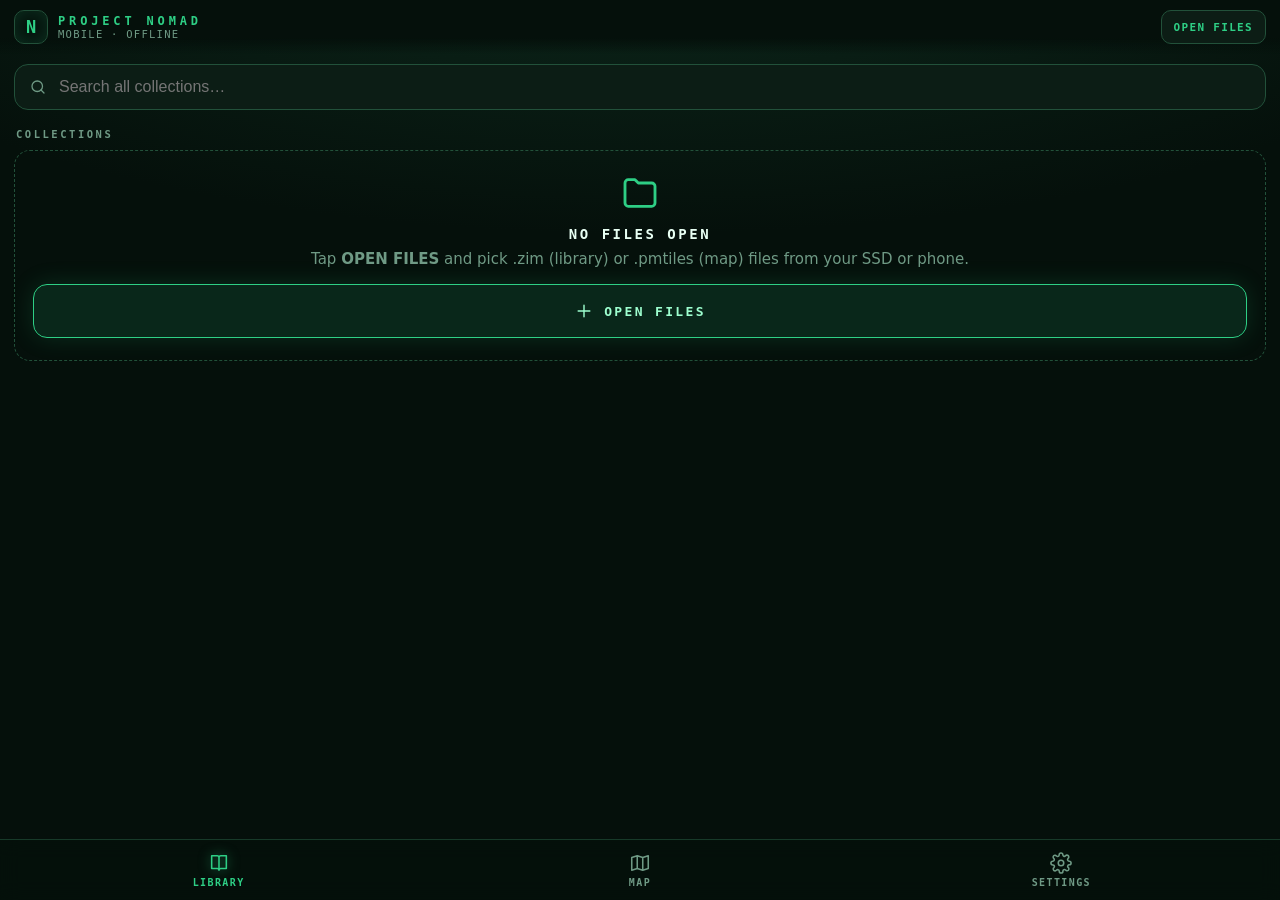
==== docs/mobile/index.html @ 00cdb64e "v0.13.0 — zon-modus (fel licht), plaatjes bij wist-je-dat, vloeiendere overgangen, sneller opstarten" ====
<!DOCTYPE html>
<html lang="en">
<head>
<meta charset="utf-8">
<meta name="viewport" content="width=device-width,initial-scale=1,viewport-fit=cover">
<meta name="theme-color" content="#05100b">
<title>NOMAD Mobile</title>
<link rel="manifest" href="manifest.webmanifest"><link rel="apple-touch-icon" href="icon-192.png"><meta name="apple-mobile-web-app-capable" content="yes">
<style>.maplibregl-map{font:12px/20px Helvetica Neue,Arial,Helvetica,sans-serif;overflow:hidden;position:relative;-webkit-tap-highlight-color:rgb(0 0 0/0)}.maplibregl-canvas{left:0;position:absolute;top:0}.maplibregl-map:fullscreen{height:100%;width:100%}.maplibregl-ctrl-group button.maplibregl-ctrl-compass{touch-action:none}.maplibregl-canvas-container.maplibregl-interactive,.maplibregl-ctrl-group button.maplibregl-ctrl-compass{cursor:grab;-webkit-user-select:none;-moz-user-select:none;user-select:none}.maplibregl-canvas-container.maplibregl-interactive.maplibregl-track-pointer{cursor:pointer}.maplibregl-canvas-container.maplibregl-interactive:active,.maplibregl-ctrl-group button.maplibregl-ctrl-compass:active{cursor:grabbing}.maplibregl-canvas-container.maplibregl-touch-zoom-rotate,.maplibregl-canvas-container.maplibregl-touch-zoom-rotate .maplibregl-canvas{touch-action:pan-x pan-y}.maplibregl-canvas-container.maplibregl-touch-drag-pan,.maplibregl-canvas-container.maplibregl-touch-drag-pan .maplibregl-canvas{touch-action:pinch-zoom}.maplibregl-canvas-container.maplibregl-touch-zoom-rotate.maplibregl-touch-drag-pan,.maplibregl-canvas-container.maplibregl-touch-zoom-rotate.maplibregl-touch-drag-pan .maplibregl-canvas{touch-action:none}.maplibregl-canvas-container.maplibregl-touch-drag-pan.maplibregl-cooperative-gestures,.maplibregl-canvas-container.maplibregl-touch-drag-pan.maplibregl-cooperative-gestures .maplibregl-canvas{touch-action:pan-x pan-y}.maplibregl-ctrl-bottom-left,.maplibregl-ctrl-bottom-right,.maplibregl-ctrl-top-left,.maplibregl-ctrl-top-right{pointer-events:none;position:absolute;z-index:2}.maplibregl-ctrl-top-left{left:0;top:0}.maplibregl-ctrl-top-right{right:0;top:0}.maplibregl-ctrl-bottom-left{bottom:0;left:0}.maplibregl-ctrl-bottom-right{bottom:0;right:0}.maplibregl-ctrl{clear:both;pointer-events:auto;transform:translate(0)}.maplibregl-ctrl-top-left .maplibregl-ctrl{float:left;margin:10px 0 0 10px}.maplibregl-ctrl-top-right .maplibregl-ctrl{float:right;margin:10px 10px 0 0}.maplibregl-ctrl-bottom-left .maplibregl-ctrl{float:left;margin:0 0 10px 10px}.maplibregl-ctrl-bottom-right .maplibregl-ctrl{float:right;margin:0 10px 10px 0}.maplibregl-ctrl-group{background:#fff;border-radius:4px}.maplibregl-ctrl-group:not(:empty){box-shadow:0 0 0 2px rgba(0,0,0,.1)}@media (forced-colors:active){.maplibregl-ctrl-group:not(:empty){box-shadow:0 0 0 2px ButtonText}}.maplibregl-ctrl-group button{background-color:transparent;border:0;box-sizing:border-box;cursor:pointer;display:block;height:29px;outline:none;padding:0;width:29px}.maplibregl-ctrl-group button+button{border-top:1px solid #ddd}.maplibregl-ctrl button .maplibregl-ctrl-icon{background-position:50%;background-repeat:no-repeat;display:block;height:100%;width:100%}@media (forced-colors:active){.maplibregl-ctrl-icon{background-color:transparent}.maplibregl-ctrl-group button+button{border-top:1px solid ButtonText}}.maplibregl-ctrl button::-moz-focus-inner{border:0;padding:0}.maplibregl-ctrl-attrib-button:focus,.maplibregl-ctrl-group button:focus{box-shadow:0 0 2px 2px #0096ff}.maplibregl-ctrl button:disabled{cursor:not-allowed}.maplibregl-ctrl button:disabled .maplibregl-ctrl-icon{opacity:.25}@media (hover:hover){.maplibregl-ctrl button:not(:disabled):hover{background-color:rgba(0,0,0,.05)}}.maplibregl-ctrl button:not(:disabled):active{background-color:rgba(0,0,0,.05)}.maplibregl-ctrl-group button:focus:focus-visible{box-shadow:0 0 2px 2px #0096ff}.maplibregl-ctrl-group button:focus:not(:focus-visible){box-shadow:none}.maplibregl-ctrl-group button:focus:first-child{border-radius:4px 4px 0 0}.maplibregl-ctrl-group button:focus:last-child{border-radius:0 0 4px 4px}.maplibregl-ctrl-group button:focus:only-child{border-radius:inherit}.maplibregl-ctrl button.maplibregl-ctrl-zoom-out .maplibregl-ctrl-icon{background-image:url("data:image/svg+xml;charset=utf-8,%3Csvg xmlns='http://www.w3.org/2000/svg' width='29' height='29' fill='%23333' viewBox='0 0 29 29'%3E%3Cpath d='M10 13c-.75 0-1.5.75-1.5 1.5S9.25 16 10 16h9c.75 0 1.5-.75 1.5-1.5S19.75 13 19 13z'/%3E%3C/svg%3E")}.maplibregl-ctrl button.maplibregl-ctrl-zoom-in .maplibregl-ctrl-icon{background-image:url("data:image/svg+xml;charset=utf-8,%3Csvg xmlns='http://www.w3.org/2000/svg' width='29' height='29' fill='%23333' viewBox='0 0 29 29'%3E%3Cpath d='M14.5 8.5c-.75 0-1.5.75-1.5 1.5v3h-3c-.75 0-1.5.75-1.5 1.5S9.25 16 10 16h3v3c0 .75.75 1.5 1.5 1.5S16 19.75 16 19v-3h3c.75 0 1.5-.75 1.5-1.5S19.75 13 19 13h-3v-3c0-.75-.75-1.5-1.5-1.5'/%3E%3C/svg%3E")}@media (forced-colors:active){.maplibregl-ctrl button.maplibregl-ctrl-zoom-out .maplibregl-ctrl-icon{background-image:url("data:image/svg+xml;charset=utf-8,%3Csvg xmlns='http://www.w3.org/2000/svg' width='29' height='29' fill='%23fff' viewBox='0 0 29 29'%3E%3Cpath d='M10 13c-.75 0-1.5.75-1.5 1.5S9.25 16 10 16h9c.75 0 1.5-.75 1.5-1.5S19.75 13 19 13z'/%3E%3C/svg%3E")}.maplibregl-ctrl button.maplibregl-ctrl-zoom-in .maplibregl-ctrl-icon{background-image:url("data:image/svg+xml;charset=utf-8,%3Csvg xmlns='http://www.w3.org/2000/svg' width='29' height='29' fill='%23fff' viewBox='0 0 29 29'%3E%3Cpath d='M14.5 8.5c-.75 0-1.5.75-1.5 1.5v3h-3c-.75 0-1.5.75-1.5 1.5S9.25 16 10 16h3v3c0 .75.75 1.5 1.5 1.5S16 19.75 16 19v-3h3c.75 0 1.5-.75 1.5-1.5S19.75 13 19 13h-3v-3c0-.75-.75-1.5-1.5-1.5'/%3E%3C/svg%3E")}}@media (forced-colors:active) and (prefers-color-scheme:light){.maplibregl-ctrl button.maplibregl-ctrl-zoom-out .maplibregl-ctrl-icon{background-image:url("data:image/svg+xml;charset=utf-8,%3Csvg xmlns='http://www.w3.org/2000/svg' width='29' height='29' viewBox='0 0 29 29'%3E%3Cpath d='M10 13c-.75 0-1.5.75-1.5 1.5S9.25 16 10 16h9c.75 0 1.5-.75 1.5-1.5S19.75 13 19 13z'/%3E%3C/svg%3E")}.maplibregl-ctrl button.maplibregl-ctrl-zoom-in .maplibregl-ctrl-icon{background-image:url("data:image/svg+xml;charset=utf-8,%3Csvg xmlns='http://www.w3.org/2000/svg' width='29' height='29' viewBox='0 0 29 29'%3E%3Cpath d='M14.5 8.5c-.75 0-1.5.75-1.5 1.5v3h-3c-.75 0-1.5.75-1.5 1.5S9.25 16 10 16h3v3c0 .75.75 1.5 1.5 1.5S16 19.75 16 19v-3h3c.75 0 1.5-.75 1.5-1.5S19.75 13 19 13h-3v-3c0-.75-.75-1.5-1.5-1.5'/%3E%3C/svg%3E")}}.maplibregl-ctrl button.maplibregl-ctrl-fullscreen .maplibregl-ctrl-icon{background-image:url("data:image/svg+xml;charset=utf-8,%3Csvg xmlns='http://www.w3.org/2000/svg' width='29' height='29' fill='%23333' viewBox='0 0 29 29'%3E%3Cpath d='M24 16v5.5c0 1.75-.75 2.5-2.5 2.5H16v-1l3-1.5-4-5.5 1-1 5.5 4 1.5-3zM6 16l1.5 3 5.5-4 1 1-4 5.5 3 1.5v1H7.5C5.75 24 5 23.25 5 21.5V16zm7-11v1l-3 1.5 4 5.5-1 1-5.5-4L6 13H5V7.5C5 5.75 5.75 5 7.5 5zm11 2.5c0-1.75-.75-2.5-2.5-2.5H16v1l3 1.5-4 5.5 1 1 5.5-4 1.5 3h1z'/%3E%3C/svg%3E")}.maplibregl-ctrl button.maplibregl-ctrl-shrink .maplibregl-ctrl-icon{background-image:url("data:image/svg+xml;charset=utf-8,%3Csvg xmlns='http://www.w3.org/2000/svg' width='29' height='29' viewBox='0 0 29 29'%3E%3Cpath d='M18.5 16c-1.75 0-2.5.75-2.5 2.5V24h1l1.5-3 5.5 4 1-1-4-5.5 3-1.5v-1zM13 18.5c0-1.75-.75-2.5-2.5-2.5H5v1l3 1.5L4 24l1 1 5.5-4 1.5 3h1zm3-8c0 1.75.75 2.5 2.5 2.5H24v-1l-3-1.5L25 5l-1-1-5.5 4L17 5h-1zM10.5 13c1.75 0 2.5-.75 2.5-2.5V5h-1l-1.5 3L5 4 4 5l4 5.5L5 12v1z'/%3E%3C/svg%3E")}@media (forced-colors:active){.maplibregl-ctrl button.maplibregl-ctrl-fullscreen .maplibregl-ctrl-icon{background-image:url("data:image/svg+xml;charset=utf-8,%3Csvg xmlns='http://www.w3.org/2000/svg' width='29' height='29' fill='%23fff' viewBox='0 0 29 29'%3E%3Cpath d='M24 16v5.5c0 1.75-.75 2.5-2.5 2.5H16v-1l3-1.5-4-5.5 1-1 5.5 4 1.5-3zM6 16l1.5 3 5.5-4 1 1-4 5.5 3 1.5v1H7.5C5.75 24 5 23.25 5 21.5V16zm7-11v1l-3 1.5 4 5.5-1 1-5.5-4L6 13H5V7.5C5 5.75 5.75 5 7.5 5zm11 2.5c0-1.75-.75-2.5-2.5-2.5H16v1l3 1.5-4 5.5 1 1 5.5-4 1.5 3h1z'/%3E%3C/svg%3E")}.maplibregl-ctrl button.maplibregl-ctrl-shrink .maplibregl-ctrl-icon{background-image:url("data:image/svg+xml;charset=utf-8,%3Csvg xmlns='http://www.w3.org/2000/svg' width='29' height='29' fill='%23fff' viewBox='0 0 29 29'%3E%3Cpath d='M18.5 16c-1.75 0-2.5.75-2.5 2.5V24h1l1.5-3 5.5 4 1-1-4-5.5 3-1.5v-1zM13 18.5c0-1.75-.75-2.5-2.5-2.5H5v1l3 1.5L4 24l1 1 5.5-4 1.5 3h1zm3-8c0 1.75.75 2.5 2.5 2.5H24v-1l-3-1.5L25 5l-1-1-5.5 4L17 5h-1zM10.5 13c1.75 0 2.5-.75 2.5-2.5V5h-1l-1.5 3L5 4 4 5l4 5.5L5 12v1z'/%3E%3C/svg%3E")}}@media (forced-colors:active) and (prefers-color-scheme:light){.maplibregl-ctrl button.maplibregl-ctrl-fullscreen .maplibregl-ctrl-icon{background-image:url("data:image/svg+xml;charset=utf-8,%3Csvg xmlns='http://www.w3.org/2000/svg' width='29' height='29' viewBox='0 0 29 29'%3E%3Cpath d='M24 16v5.5c0 1.75-.75 2.5-2.5 2.5H16v-1l3-1.5-4-5.5 1-1 5.5 4 1.5-3zM6 16l1.5 3 5.5-4 1 1-4 5.5 3 1.5v1H7.5C5.75 24 5 23.25 5 21.5V16zm7-11v1l-3 1.5 4 5.5-1 1-5.5-4L6 13H5V7.5C5 5.75 5.75 5 7.5 5zm11 2.5c0-1.75-.75-2.5-2.5-2.5H16v1l3 1.5-4 5.5 1 1 5.5-4 1.5 3h1z'/%3E%3C/svg%3E")}.maplibregl-ctrl button.maplibregl-ctrl-shrink .maplibregl-ctrl-icon{background-image:url("data:image/svg+xml;charset=utf-8,%3Csvg xmlns='http://www.w3.org/2000/svg' width='29' height='29' viewBox='0 0 29 29'%3E%3Cpath d='M18.5 16c-1.75 0-2.5.75-2.5 2.5V24h1l1.5-3 5.5 4 1-1-4-5.5 3-1.5v-1zM13 18.5c0-1.75-.75-2.5-2.5-2.5H5v1l3 1.5L4 24l1 1 5.5-4 1.5 3h1zm3-8c0 1.75.75 2.5 2.5 2.5H24v-1l-3-1.5L25 5l-1-1-5.5 4L17 5h-1zM10.5 13c1.75 0 2.5-.75 2.5-2.5V5h-1l-1.5 3L5 4 4 5l4 5.5L5 12v1z'/%3E%3C/svg%3E")}}.maplibregl-ctrl button.maplibregl-ctrl-compass .maplibregl-ctrl-icon{background-image:url("data:image/svg+xml;charset=utf-8,%3Csvg xmlns='http://www.w3.org/2000/svg' width='29' height='29' fill='%23333' viewBox='0 0 29 29'%3E%3Cpath d='m10.5 14 4-8 4 8z'/%3E%3Cpath fill='%23ccc' d='m10.5 16 4 8 4-8z'/%3E%3C/svg%3E")}@media (forced-colors:active){.maplibregl-ctrl button.maplibregl-ctrl-compass .maplibregl-ctrl-icon{background-image:url("data:image/svg+xml;charset=utf-8,%3Csvg xmlns='http://www.w3.org/2000/svg' width='29' height='29' fill='%23fff' viewBox='0 0 29 29'%3E%3Cpath d='m10.5 14 4-8 4 8z'/%3E%3Cpath fill='%23ccc' d='m10.5 16 4 8 4-8z'/%3E%3C/svg%3E")}}@media (forced-colors:active) and (prefers-color-scheme:light){.maplibregl-ctrl button.maplibregl-ctrl-compass .maplibregl-ctrl-icon{background-image:url("data:image/svg+xml;charset=utf-8,%3Csvg xmlns='http://www.w3.org/2000/svg' width='29' height='29' viewBox='0 0 29 29'%3E%3Cpath d='m10.5 14 4-8 4 8z'/%3E%3Cpath fill='%23ccc' d='m10.5 16 4 8 4-8z'/%3E%3C/svg%3E")}}.maplibregl-ctrl button.maplibregl-ctrl-globe .maplibregl-ctrl-icon{background-image:url("data:image/svg+xml;charset=utf-8,%3Csvg xmlns='http://www.w3.org/2000/svg' width='22' height='22' fill='none' stroke='%23333' viewBox='0 0 22 22'%3E%3Ccircle cx='11' cy='11' r='8.5'/%3E%3Cpath d='M17.5 11c0 4.819-3.02 8.5-6.5 8.5S4.5 15.819 4.5 11 7.52 2.5 11 2.5s6.5 3.681 6.5 8.5Z'/%3E%3Cpath d='M13.5 11c0 2.447-.331 4.64-.853 6.206-.262.785-.562 1.384-.872 1.777-.314.399-.58.517-.775.517s-.461-.118-.775-.517c-.31-.393-.61-.992-.872-1.777C8.831 15.64 8.5 13.446 8.5 11s.331-4.64.853-6.206c.262-.785.562-1.384.872-1.777.314-.399.58-.517.775-.517s.461.118.775.517c.31.393.61.992.872 1.777.522 1.565.853 3.76.853 6.206Z'/%3E%3Cpath d='M11 7.5c-1.909 0-3.622-.166-4.845-.428-.616-.132-1.08-.283-1.379-.434a1.3 1.3 0 0 1-.224-.138q.07-.058.224-.138c.299-.151.763-.302 1.379-.434C7.378 5.666 9.091 5.5 11 5.5s3.622.166 4.845.428c.616.132 1.08.283 1.379.434.105.053.177.1.224.138q-.07.058-.224.138c-.299.151-.763.302-1.379.434-1.223.262-2.936.428-4.845.428ZM4.486 6.436ZM11 16.5c-1.909 0-3.622-.166-4.845-.428-.616-.132-1.08-.283-1.379-.434a1.3 1.3 0 0 1-.224-.138 1.3 1.3 0 0 1 .224-.138c.299-.151.763-.302 1.379-.434C7.378 14.666 9.091 14.5 11 14.5s3.622.166 4.845.428c.616.132 1.08.283 1.379.434.105.053.177.1.224.138a1.3 1.3 0 0 1-.224.138c-.299.151-.763.302-1.379.434-1.223.262-2.936.428-4.845.428Zm-6.514-1.064ZM11 12.5c-2.46 0-4.672-.222-6.255-.574-.796-.177-1.406-.38-1.805-.59a1.5 1.5 0 0 1-.39-.272.3.3 0 0 1-.047-.064.3.3 0 0 1 .048-.064c.066-.073.189-.167.389-.272.399-.21 1.009-.413 1.805-.59C6.328 9.722 8.54 9.5 11 9.5s4.672.222 6.256.574c.795.177 1.405.38 1.804.59.2.105.323.2.39.272a.3.3 0 0 1 .047.064.3.3 0 0 1-.048.064 1.4 1.4 0 0 1-.389.272c-.399.21-1.009.413-1.804.59-1.584.352-3.796.574-6.256.574Zm-8.501-1.51v.002zm0 .018v.002zm17.002.002v-.002zm0-.018v-.002z'/%3E%3C/svg%3E")}.maplibregl-ctrl button.maplibregl-ctrl-globe-enabled .maplibregl-ctrl-icon{background-image:url("data:image/svg+xml;charset=utf-8,%3Csvg xmlns='http://www.w3.org/2000/svg' width='22' height='22' fill='none' stroke='%2333b5e5' viewBox='0 0 22 22'%3E%3Ccircle cx='11' cy='11' r='8.5'/%3E%3Cpath d='M17.5 11c0 4.819-3.02 8.5-6.5 8.5S4.5 15.819 4.5 11 7.52 2.5 11 2.5s6.5 3.681 6.5 8.5Z'/%3E%3Cpath d='M13.5 11c0 2.447-.331 4.64-.853 6.206-.262.785-.562 1.384-.872 1.777-.314.399-.58.517-.775.517s-.461-.118-.775-.517c-.31-.393-.61-.992-.872-1.777C8.831 15.64 8.5 13.446 8.5 11s.331-4.64.853-6.206c.262-.785.562-1.384.872-1.777.314-.399.58-.517.775-.517s.461.118.775.517c.31.393.61.992.872 1.777.522 1.565.853 3.76.853 6.206Z'/%3E%3Cpath d='M11 7.5c-1.909 0-3.622-.166-4.845-.428-.616-.132-1.08-.283-1.379-.434a1.3 1.3 0 0 1-.224-.138q.07-.058.224-.138c.299-.151.763-.302 1.379-.434C7.378 5.666 9.091 5.5 11 5.5s3.622.166 4.845.428c.616.132 1.08.283 1.379.434.105.053.177.1.224.138q-.07.058-.224.138c-.299.151-.763.302-1.379.434-1.223.262-2.936.428-4.845.428ZM4.486 6.436ZM11 16.5c-1.909 0-3.622-.166-4.845-.428-.616-.132-1.08-.283-1.379-.434a1.3 1.3 0 0 1-.224-.138 1.3 1.3 0 0 1 .224-.138c.299-.151.763-.302 1.379-.434C7.378 14.666 9.091 14.5 11 14.5s3.622.166 4.845.428c.616.132 1.08.283 1.379.434.105.053.177.1.224.138a1.3 1.3 0 0 1-.224.138c-.299.151-.763.302-1.379.434-1.223.262-2.936.428-4.845.428Zm-6.514-1.064ZM11 12.5c-2.46 0-4.672-.222-6.255-.574-.796-.177-1.406-.38-1.805-.59a1.5 1.5 0 0 1-.39-.272.3.3 0 0 1-.047-.064.3.3 0 0 1 .048-.064c.066-.073.189-.167.389-.272.399-.21 1.009-.413 1.805-.59C6.328 9.722 8.54 9.5 11 9.5s4.672.222 6.256.574c.795.177 1.405.38 1.804.59.2.105.323.2.39.272a.3.3 0 0 1 .047.064.3.3 0 0 1-.048.064 1.4 1.4 0 0 1-.389.272c-.399.21-1.009.413-1.804.59-1.584.352-3.796.574-6.256.574Zm-8.501-1.51v.002zm0 .018v.002zm17.002.002v-.002zm0-.018v-.002z'/%3E%3C/svg%3E")}.maplibregl-ctrl button.maplibregl-ctrl-terrain .maplibregl-ctrl-icon{background-image:url("data:image/svg+xml;charset=utf-8,%3Csvg xmlns='http://www.w3.org/2000/svg' width='22' height='22' fill='%23333' viewBox='0 0 22 22'%3E%3Cpath d='m1.754 13.406 4.453-4.851 3.09 3.09 3.281 3.277.969-.969-3.309-3.312 3.844-4.121 6.148 6.886h1.082v-.855l-7.207-8.07-4.84 5.187L6.169 6.57l-5.48 5.965v.871ZM.688 16.844h20.625v1.375H.688Zm0 0'/%3E%3C/svg%3E")}.maplibregl-ctrl button.maplibregl-ctrl-terrain-enabled .maplibregl-ctrl-icon{background-image:url("data:image/svg+xml;charset=utf-8,%3Csvg xmlns='http://www.w3.org/2000/svg' width='22' height='22' fill='%2333b5e5' viewBox='0 0 22 22'%3E%3Cpath d='m1.754 13.406 4.453-4.851 3.09 3.09 3.281 3.277.969-.969-3.309-3.312 3.844-4.121 6.148 6.886h1.082v-.855l-7.207-8.07-4.84 5.187L6.169 6.57l-5.48 5.965v.871ZM.688 16.844h20.625v1.375H.688Zm0 0'/%3E%3C/svg%3E")}.maplibregl-ctrl button.maplibregl-ctrl-geolocate .maplibregl-ctrl-icon{background-image:url("data:image/svg+xml;charset=utf-8,%3Csvg xmlns='http://www.w3.org/2000/svg' width='29' height='29' fill='%23333' viewBox='0 0 20 20'%3E%3Cpath d='M10 4C9 4 9 5 9 5v.1A5 5 0 0 0 5.1 9H5s-1 0-1 1 1 1 1 1h.1A5 5 0 0 0 9 14.9v.1s0 1 1 1 1-1 1-1v-.1a5 5 0 0 0 3.9-3.9h.1s1 0 1-1-1-1-1-1h-.1A5 5 0 0 0 11 5.1V5s0-1-1-1m0 2.5a3.5 3.5 0 1 1 0 7 3.5 3.5 0 1 1 0-7'/%3E%3Ccircle cx='10' cy='10' r='2'/%3E%3C/svg%3E")}.maplibregl-ctrl button.maplibregl-ctrl-geolocate:disabled .maplibregl-ctrl-icon{background-image:url("data:image/svg+xml;charset=utf-8,%3Csvg xmlns='http://www.w3.org/2000/svg' width='29' height='29' fill='%23aaa' viewBox='0 0 20 20'%3E%3Cpath d='M10 4C9 4 9 5 9 5v.1A5 5 0 0 0 5.1 9H5s-1 0-1 1 1 1 1 1h.1A5 5 0 0 0 9 14.9v.1s0 1 1 1 1-1 1-1v-.1a5 5 0 0 0 3.9-3.9h.1s1 0 1-1-1-1-1-1h-.1A5 5 0 0 0 11 5.1V5s0-1-1-1m0 2.5a3.5 3.5 0 1 1 0 7 3.5 3.5 0 1 1 0-7'/%3E%3Ccircle cx='10' cy='10' r='2'/%3E%3Cpath fill='red' d='m14 5 1 1-9 9-1-1z'/%3E%3C/svg%3E")}.maplibregl-ctrl button.maplibregl-ctrl-geolocate.maplibregl-ctrl-geolocate-active .maplibregl-ctrl-icon{background-image:url("data:image/svg+xml;charset=utf-8,%3Csvg xmlns='http://www.w3.org/2000/svg' width='29' height='29' fill='%2333b5e5' viewBox='0 0 20 20'%3E%3Cpath d='M10 4C9 4 9 5 9 5v.1A5 5 0 0 0 5.1 9H5s-1 0-1 1 1 1 1 1h.1A5 5 0 0 0 9 14.9v.1s0 1 1 1 1-1 1-1v-.1a5 5 0 0 0 3.9-3.9h.1s1 0 1-1-1-1-1-1h-.1A5 5 0 0 0 11 5.1V5s0-1-1-1m0 2.5a3.5 3.5 0 1 1 0 7 3.5 3.5 0 1 1 0-7'/%3E%3Ccircle cx='10' cy='10' r='2'/%3E%3C/svg%3E")}.maplibregl-ctrl button.maplibregl-ctrl-geolocate.maplibregl-ctrl-geolocate-active-error .maplibregl-ctrl-icon{background-image:url("data:image/svg+xml;charset=utf-8,%3Csvg xmlns='http://www.w3.org/2000/svg' width='29' height='29' fill='%23e58978' viewBox='0 0 20 20'%3E%3Cpath d='M10 4C9 4 9 5 9 5v.1A5 5 0 0 0 5.1 9H5s-1 0-1 1 1 1 1 1h.1A5 5 0 0 0 9 14.9v.1s0 1 1 1 1-1 1-1v-.1a5 5 0 0 0 3.9-3.9h.1s1 0 1-1-1-1-1-1h-.1A5 5 0 0 0 11 5.1V5s0-1-1-1m0 2.5a3.5 3.5 0 1 1 0 7 3.5 3.5 0 1 1 0-7'/%3E%3Ccircle cx='10' cy='10' r='2'/%3E%3C/svg%3E")}.maplibregl-ctrl button.maplibregl-ctrl-geolocate.maplibregl-ctrl-geolocate-background .maplibregl-ctrl-icon{background-image:url("data:image/svg+xml;charset=utf-8,%3Csvg xmlns='http://www.w3.org/2000/svg' width='29' height='29' fill='%2333b5e5' viewBox='0 0 20 20'%3E%3Cpath d='M10 4C9 4 9 5 9 5v.1A5 5 0 0 0 5.1 9H5s-1 0-1 1 1 1 1 1h.1A5 5 0 0 0 9 14.9v.1s0 1 1 1 1-1 1-1v-.1a5 5 0 0 0 3.9-3.9h.1s1 0 1-1-1-1-1-1h-.1A5 5 0 0 0 11 5.1V5s0-1-1-1m0 2.5a3.5 3.5 0 1 1 0 7 3.5 3.5 0 1 1 0-7'/%3E%3C/svg%3E")}.maplibregl-ctrl button.maplibregl-ctrl-geolocate.maplibregl-ctrl-geolocate-background-error .maplibregl-ctrl-icon{background-image:url("data:image/svg+xml;charset=utf-8,%3Csvg xmlns='http://www.w3.org/2000/svg' width='29' height='29' fill='%23e54e33' viewBox='0 0 20 20'%3E%3Cpath d='M10 4C9 4 9 5 9 5v.1A5 5 0 0 0 5.1 9H5s-1 0-1 1 1 1 1 1h.1A5 5 0 0 0 9 14.9v.1s0 1 1 1 1-1 1-1v-.1a5 5 0 0 0 3.9-3.9h.1s1 0 1-1-1-1-1-1h-.1A5 5 0 0 0 11 5.1V5s0-1-1-1m0 2.5a3.5 3.5 0 1 1 0 7 3.5 3.5 0 1 1 0-7'/%3E%3C/svg%3E")}.maplibregl-ctrl button.maplibregl-ctrl-geolocate.maplibregl-ctrl-geolocate-waiting .maplibregl-ctrl-icon{animation:maplibregl-spin 2s linear infinite}@media (forced-colors:active){.maplibregl-ctrl button.maplibregl-ctrl-geolocate .maplibregl-ctrl-icon{background-image:url("data:image/svg+xml;charset=utf-8,%3Csvg xmlns='http://www.w3.org/2000/svg' width='29' height='29' fill='%23fff' viewBox='0 0 20 20'%3E%3Cpath d='M10 4C9 4 9 5 9 5v.1A5 5 0 0 0 5.1 9H5s-1 0-1 1 1 1 1 1h.1A5 5 0 0 0 9 14.9v.1s0 1 1 1 1-1 1-1v-.1a5 5 0 0 0 3.9-3.9h.1s1 0 1-1-1-1-1-1h-.1A5 5 0 0 0 11 5.1V5s0-1-1-1m0 2.5a3.5 3.5 0 1 1 0 7 3.5 3.5 0 1 1 0-7'/%3E%3Ccircle cx='10' cy='10' r='2'/%3E%3C/svg%3E")}.maplibregl-ctrl button.maplibregl-ctrl-geolocate:disabled .maplibregl-ctrl-icon{background-image:url("data:image/svg+xml;charset=utf-8,%3Csvg xmlns='http://www.w3.org/2000/svg' width='29' height='29' fill='%23999' viewBox='0 0 20 20'%3E%3Cpath d='M10 4C9 4 9 5 9 5v.1A5 5 0 0 0 5.1 9H5s-1 0-1 1 1 1 1 1h.1A5 5 0 0 0 9 14.9v.1s0 1 1 1 1-1 1-1v-.1a5 5 0 0 0 3.9-3.9h.1s1 0 1-1-1-1-1-1h-.1A5 5 0 0 0 11 5.1V5s0-1-1-1m0 2.5a3.5 3.5 0 1 1 0 7 3.5 3.5 0 1 1 0-7'/%3E%3Ccircle cx='10' cy='10' r='2'/%3E%3Cpath fill='red' d='m14 5 1 1-9 9-1-1z'/%3E%3C/svg%3E")}.maplibregl-ctrl button.maplibregl-ctrl-geolocate.maplibregl-ctrl-geolocate-active .maplibregl-ctrl-icon{background-image:url("data:image/svg+xml;charset=utf-8,%3Csvg xmlns='http://www.w3.org/2000/svg' width='29' height='29' fill='%2333b5e5' viewBox='0 0 20 20'%3E%3Cpath d='M10 4C9 4 9 5 9 5v.1A5 5 0 0 0 5.1 9H5s-1 0-1 1 1 1 1 1h.1A5 5 0 0 0 9 14.9v.1s0 1 1 1 1-1 1-1v-.1a5 5 0 0 0 3.9-3.9h.1s1 0 1-1-1-1-1-1h-.1A5 5 0 0 0 11 5.1V5s0-1-1-1m0 2.5a3.5 3.5 0 1 1 0 7 3.5 3.5 0 1 1 0-7'/%3E%3Ccircle cx='10' cy='10' r='2'/%3E%3C/svg%3E")}.maplibregl-ctrl button.maplibregl-ctrl-geolocate.maplibregl-ctrl-geolocate-active-error .maplibregl-ctrl-icon{background-image:url("data:image/svg+xml;charset=utf-8,%3Csvg xmlns='http://www.w3.org/2000/svg' width='29' height='29' fill='%23e58978' viewBox='0 0 20 20'%3E%3Cpath d='M10 4C9 4 9 5 9 5v.1A5 5 0 0 0 5.1 9H5s-1 0-1 1 1 1 1 1h.1A5 5 0 0 0 9 14.9v.1s0 1 1 1 1-1 1-1v-.1a5 5 0 0 0 3.9-3.9h.1s1 0 1-1-1-1-1-1h-.1A5 5 0 0 0 11 5.1V5s0-1-1-1m0 2.5a3.5 3.5 0 1 1 0 7 3.5 3.5 0 1 1 0-7'/%3E%3Ccircle cx='10' cy='10' r='2'/%3E%3C/svg%3E")}.maplibregl-ctrl button.maplibregl-ctrl-geolocate.maplibregl-ctrl-geolocate-background .maplibregl-ctrl-icon{background-image:url("data:image/svg+xml;charset=utf-8,%3Csvg xmlns='http://www.w3.org/2000/svg' width='29' height='29' fill='%2333b5e5' viewBox='0 0 20 20'%3E%3Cpath d='M10 4C9 4 9 5 9 5v.1A5 5 0 0 0 5.1 9H5s-1 0-1 1 1 1 1 1h.1A5 5 0 0 0 9 14.9v.1s0 1 1 1 1-1 1-1v-.1a5 5 0 0 0 3.9-3.9h.1s1 0 1-1-1-1-1-1h-.1A5 5 0 0 0 11 5.1V5s0-1-1-1m0 2.5a3.5 3.5 0 1 1 0 7 3.5 3.5 0 1 1 0-7'/%3E%3C/svg%3E")}.maplibregl-ctrl button.maplibregl-ctrl-geolocate.maplibregl-ctrl-geolocate-background-error .maplibregl-ctrl-icon{background-image:url("data:image/svg+xml;charset=utf-8,%3Csvg xmlns='http://www.w3.org/2000/svg' width='29' height='29' fill='%23e54e33' viewBox='0 0 20 20'%3E%3Cpath d='M10 4C9 4 9 5 9 5v.1A5 5 0 0 0 5.1 9H5s-1 0-1 1 1 1 1 1h.1A5 5 0 0 0 9 14.9v.1s0 1 1 1 1-1 1-1v-.1a5 5 0 0 0 3.9-3.9h.1s1 0 1-1-1-1-1-1h-.1A5 5 0 0 0 11 5.1V5s0-1-1-1m0 2.5a3.5 3.5 0 1 1 0 7 3.5 3.5 0 1 1 0-7'/%3E%3C/svg%3E")}}@media (forced-colors:active) and (prefers-color-scheme:light){.maplibregl-ctrl button.maplibregl-ctrl-geolocate .maplibregl-ctrl-icon{background-image:url("data:image/svg+xml;charset=utf-8,%3Csvg xmlns='http://www.w3.org/2000/svg' width='29' height='29' viewBox='0 0 20 20'%3E%3Cpath d='M10 4C9 4 9 5 9 5v.1A5 5 0 0 0 5.1 9H5s-1 0-1 1 1 1 1 1h.1A5 5 0 0 0 9 14.9v.1s0 1 1 1 1-1 1-1v-.1a5 5 0 0 0 3.9-3.9h.1s1 0 1-1-1-1-1-1h-.1A5 5 0 0 0 11 5.1V5s0-1-1-1m0 2.5a3.5 3.5 0 1 1 0 7 3.5 3.5 0 1 1 0-7'/%3E%3Ccircle cx='10' cy='10' r='2'/%3E%3C/svg%3E")}.maplibregl-ctrl button.maplibregl-ctrl-geolocate:disabled .maplibregl-ctrl-icon{background-image:url("data:image/svg+xml;charset=utf-8,%3Csvg xmlns='http://www.w3.org/2000/svg' width='29' height='29' fill='%23666' viewBox='0 0 20 20'%3E%3Cpath d='M10 4C9 4 9 5 9 5v.1A5 5 0 0 0 5.1 9H5s-1 0-1 1 1 1 1 1h.1A5 5 0 0 0 9 14.9v.1s0 1 1 1 1-1 1-1v-.1a5 5 0 0 0 3.9-3.9h.1s1 0 1-1-1-1-1-1h-.1A5 5 0 0 0 11 5.1V5s0-1-1-1m0 2.5a3.5 3.5 0 1 1 0 7 3.5 3.5 0 1 1 0-7'/%3E%3Ccircle cx='10' cy='10' r='2'/%3E%3Cpath fill='red' d='m14 5 1 1-9 9-1-1z'/%3E%3C/svg%3E")}}@keyframes maplibregl-spin{0%{transform:rotate(0deg)}to{transform:rotate(1turn)}}a.maplibregl-ctrl-logo{background-image:url("data:image/svg+xml;charset=utf-8,%3Csvg xmlns='http://www.w3.org/2000/svg' width='88' height='23' fill='none'%3E%3Cpath fill='%23000' fill-opacity='.4' fill-rule='evenodd' d='M17.408 16.796h-1.827l2.501-12.095h.198l3.324 6.533.988 2.19.988-2.19 3.258-6.533h.181l2.6 12.095h-1.81l-1.218-5.644-.362-1.71-.658 1.71-2.929 5.644h-.098l-2.914-5.644-.757-1.71-.345 1.71zm1.958-3.42-.726 3.663a1.255 1.255 0 0 1-1.232 1.011h-1.827a1.255 1.255 0 0 1-1.229-1.509l2.501-12.095a1.255 1.255 0 0 1 1.23-1.001h.197a1.25 1.25 0 0 1 1.12.685l3.19 6.273 3.125-6.263a1.25 1.25 0 0 1 1.123-.695h.181a1.255 1.255 0 0 1 1.227.991l1.443 6.71a5 5 0 0 1 .314-.787l.009-.016a4.6 4.6 0 0 1 1.777-1.887c.782-.46 1.668-.667 2.611-.667a4.6 4.6 0 0 1 1.7.32l.306.134c.21-.16.474-.256.759-.256h1.694a1.255 1.255 0 0 1 1.212.925 1.255 1.255 0 0 1 1.212-.925h1.711c.284 0 .545.094.755.252.613-.3 1.312-.45 2.075-.45 1.356 0 2.557.445 3.482 1.4q.47.48.763 1.064V4.701a1.255 1.255 0 0 1 1.255-1.255h1.86A1.255 1.255 0 0 1 54.44 4.7v9.194h2.217c.19 0 .37.043.532.118v-4.77c0-.356.147-.678.385-.906a2.42 2.42 0 0 1-.682-1.71c0-.665.267-1.253.735-1.7a2.45 2.45 0 0 1 1.722-.674 2.43 2.43 0 0 1 1.705.675q.318.302.504.683V4.7a1.255 1.255 0 0 1 1.255-1.255h1.744A1.255 1.255 0 0 1 65.812 4.7v3.335a4.8 4.8 0 0 1 1.526-.246c.938 0 1.817.214 2.59.69a4.47 4.47 0 0 1 1.67 1.743v-.98a1.255 1.255 0 0 1 1.256-1.256h1.777c.233 0 .451.064.639.174a3.4 3.4 0 0 1 1.567-.372c.346 0 .861.02 1.285.232a1.25 1.25 0 0 1 .689 1.004 4.7 4.7 0 0 1 .853-.588c.795-.44 1.675-.647 2.61-.647 1.385 0 2.65.39 3.525 1.396.836.938 1.168 2.173 1.168 3.528q-.001.515-.056 1.051a1.255 1.255 0 0 1-.947 1.09l.408.952a1.255 1.255 0 0 1-.477 1.552c-.418.268-.92.463-1.458.612-.613.171-1.304.244-2.049.244-1.06 0-2.043-.207-2.886-.698l-.015-.008c-.798-.48-1.419-1.135-1.818-1.963l-.004-.008a5.8 5.8 0 0 1-.548-2.512q0-.429.053-.843a1.3 1.3 0 0 1-.333-.086l-.166-.004c-.223 0-.426.062-.643.228-.03.024-.142.139-.142.59v3.883a1.255 1.255 0 0 1-1.256 1.256h-1.777a1.255 1.255 0 0 1-1.256-1.256V15.69l-.032.057a4.8 4.8 0 0 1-1.86 1.833 5.04 5.04 0 0 1-2.484.634 4.5 4.5 0 0 1-1.935-.424 1.25 1.25 0 0 1-.764.258h-1.71a1.255 1.255 0 0 1-1.256-1.255V7.687a2.4 2.4 0 0 1-.428.625c.253.23.412.561.412.93v7.553a1.255 1.255 0 0 1-1.256 1.255h-1.843a1.25 1.25 0 0 1-.894-.373c-.228.23-.544.373-.894.373H51.32a1.255 1.255 0 0 1-1.256-1.255v-1.251l-.061.117a4.7 4.7 0 0 1-1.782 1.884 4.77 4.77 0 0 1-2.485.67 5.6 5.6 0 0 1-1.485-.188l.009 2.764a1.255 1.255 0 0 1-1.255 1.259h-1.729a1.255 1.255 0 0 1-1.255-1.255v-3.537a1.255 1.255 0 0 1-1.167.793h-1.679a1.25 1.25 0 0 1-.77-.263 4.5 4.5 0 0 1-1.945.429c-.885 0-1.724-.21-2.495-.632l-.017-.01a5 5 0 0 1-1.081-.836 1.255 1.255 0 0 1-1.254 1.312h-1.81a1.255 1.255 0 0 1-1.228-.99l-.782-3.625-2.044 3.939a1.25 1.25 0 0 1-1.115.676h-.098a1.25 1.25 0 0 1-1.116-.68l-2.061-3.994zM35.92 16.63l.207-.114.223-.15q.493-.356.735-.785l.061-.118.033 1.332h1.678V9.242h-1.694l-.033 1.267q-.133-.329-.526-.658l-.032-.028a3.2 3.2 0 0 0-.668-.428l-.27-.12a3.3 3.3 0 0 0-1.235-.23q-1.136-.001-1.974.493a3.36 3.36 0 0 0-1.3 1.382q-.445.89-.444 2.074 0 1.2.51 2.107a3.8 3.8 0 0 0 1.382 1.381 3.9 3.9 0 0 0 1.893.477q.795 0 1.455-.33zm-2.789-5.38q-.576.675-.575 1.762 0 1.102.559 1.794.576.675 1.645.675a2.25 2.25 0 0 0 .934-.19 2.2 2.2 0 0 0 .468-.29l.178-.161a2.2 2.2 0 0 0 .397-.561q.244-.5.244-1.15v-.115q0-.708-.296-1.267l-.043-.077a2.2 2.2 0 0 0-.633-.709l-.13-.086-.047-.028a2.1 2.1 0 0 0-1.073-.285q-1.052 0-1.629.692zm2.316 2.706c.163-.17.28-.407.28-.83v-.114c0-.292-.06-.508-.15-.68a.96.96 0 0 0-.353-.389.85.85 0 0 0-.464-.127c-.4 0-.56.114-.664.239l-.01.012c-.148.174-.275.45-.275.945 0 .506.122.801.27.99.097.11.266.224.68.224.303 0 .504-.09.687-.269zm7.545 1.705a2.6 2.6 0 0 0 .331.423q.319.33.755.548l.173.074q.65.255 1.49.255 1.02 0 1.844-.493a3.45 3.45 0 0 0 1.316-1.4q.493-.904.493-2.089 0-1.909-.988-2.913-.988-1.02-2.584-1.02-.898 0-1.575.347a3 3 0 0 0-.415.262l-.199.166a3.4 3.4 0 0 0-.64.82V9.242h-1.712v11.553h1.729l-.017-5.134zm.53-1.138q.206.29.48.5l.155.11.053.034q.51.296 1.119.297 1.07 0 1.645-.675.577-.69.576-1.762 0-1.119-.576-1.777-.558-.675-1.645-.675-.435 0-.835.16a2 2 0 0 0-.284.136 2 2 0 0 0-.363.254 2.2 2.2 0 0 0-.46.569l-.082.162a2.6 2.6 0 0 0-.213 1.072v.115q0 .707.296 1.267l.135.211zm.964-.818a1.1 1.1 0 0 0 .367.385.94.94 0 0 0 .476.118c.423 0 .59-.117.687-.23.159-.194.28-.478.28-.95 0-.53-.133-.8-.266-.952l-.021-.025c-.078-.094-.231-.221-.68-.221a1 1 0 0 0-.503.135l-.012.007a.86.86 0 0 0-.335.343c-.073.133-.132.324-.132.614v.115a1.4 1.4 0 0 0 .14.66zm15.7-6.222q.347-.346.346-.856a1.05 1.05 0 0 0-.345-.79 1.18 1.18 0 0 0-.84-.329q-.51 0-.855.33a1.05 1.05 0 0 0-.346.79q0 .51.346.855.345.346.856.346.51 0 .839-.346zm4.337 9.314.033-1.332q.191.403.59.747l.098.081a4 4 0 0 0 .316.224l.223.122a3.2 3.2 0 0 0 1.44.322 3.8 3.8 0 0 0 1.875-.477 3.5 3.5 0 0 0 1.382-1.366q.527-.89.526-2.09 0-1.184-.444-2.073a3.24 3.24 0 0 0-1.283-1.399q-.823-.51-1.942-.51a3.5 3.5 0 0 0-1.527.344l-.086.043-.165.09a3 3 0 0 0-.33.214q-.432.315-.656.707a2 2 0 0 0-.099.198l.082-1.283V4.701h-1.744v12.095zm.473-2.509a2.5 2.5 0 0 0 .566.7q.117.098.245.18l.144.08a2.1 2.1 0 0 0 .975.232q1.07 0 1.645-.675.576-.69.576-1.778 0-1.102-.576-1.777-.56-.691-1.645-.692a2.2 2.2 0 0 0-1.015.235q-.22.113-.415.282l-.15.142a2.1 2.1 0 0 0-.42.594q-.223.479-.223 1.1v.115q0 .705.293 1.26zm2.616-.293c.157-.191.28-.479.28-.967 0-.51-.13-.79-.276-.961l-.021-.026c-.082-.1-.232-.225-.67-.225a.87.87 0 0 0-.681.279l-.012.011c-.154.155-.274.38-.274.807v.115c0 .285.057.499.144.669a1.1 1.1 0 0 0 .367.405c.137.082.28.123.455.123.423 0 .59-.118.686-.23zm8.266-3.013q.345-.13.724-.14l.069-.002q.493 0 .642.099l.247-1.794q-.196-.099-.717-.099a2.3 2.3 0 0 0-.545.063 2 2 0 0 0-.411.148 2.2 2.2 0 0 0-.4.249 2.5 2.5 0 0 0-.485.499 2.7 2.7 0 0 0-.32.581l-.05.137v-1.48h-1.778v7.553h1.777v-3.884q0-.546.159-.943a1.5 1.5 0 0 1 .466-.636 2.5 2.5 0 0 1 .399-.253 2 2 0 0 1 .224-.099zm9.784 2.656.05-.922q0-1.743-.856-2.698-.838-.97-2.584-.97-1.119-.001-2.007.493a3.46 3.46 0 0 0-1.4 1.382q-.493.906-.493 2.106 0 1.07.428 1.975.428.89 1.332 1.432.906.526 2.255.526.973 0 1.668-.185l.044-.012.135-.04q.613-.184.984-.421l-.542-1.267q-.3.162-.642.274l-.297.087q-.51.131-1.3.131-.954 0-1.497-.444a1.6 1.6 0 0 1-.192-.193q-.366-.44-.512-1.234l-.004-.021zm-5.427-1.256-.003.022h3.752v-.138q-.011-.727-.288-1.118a1 1 0 0 0-.156-.176q-.46-.428-1.316-.428-.986 0-1.494.604-.379.45-.494 1.234zm-27.053 2.77V4.7h-1.86v12.095h5.333V15.15zm7.103-5.908v7.553h-1.843V9.242h1.843z'/%3E%3Cpath fill='%23fff' d='m19.63 11.151-.757-1.71-.345 1.71-1.12 5.644h-1.827L18.083 4.7h.197l3.325 6.533.988 2.19.988-2.19L26.839 4.7h.181l2.6 12.095h-1.81l-1.218-5.644-.362-1.71-.658 1.71-2.93 5.644h-.098l-2.913-5.644zm14.836 5.81q-1.02 0-1.893-.478a3.8 3.8 0 0 1-1.381-1.382q-.51-.906-.51-2.106 0-1.185.444-2.074a3.36 3.36 0 0 1 1.3-1.382q.839-.494 1.974-.494a3.3 3.3 0 0 1 1.234.231 3.3 3.3 0 0 1 .97.575q.396.33.527.659l.033-1.267h1.694v7.553H37.18l-.033-1.332q-.279.593-1.02 1.053a3.17 3.17 0 0 1-1.662.444zm.296-1.482q.938 0 1.58-.642.642-.66.642-1.711v-.115q0-.708-.296-1.267a2.2 2.2 0 0 0-.807-.872 2.1 2.1 0 0 0-1.119-.313q-1.053 0-1.629.692-.575.675-.575 1.76 0 1.103.559 1.795.577.675 1.645.675zm6.521-6.237h1.711v1.4q.906-1.597 2.83-1.597 1.596 0 2.584 1.02.988 1.005.988 2.914 0 1.185-.493 2.09a3.46 3.46 0 0 1-1.316 1.399 3.5 3.5 0 0 1-1.844.493q-.954 0-1.662-.329a2.67 2.67 0 0 1-1.086-.97l.017 5.134h-1.728zm4.048 6.22q1.07 0 1.645-.674.577-.69.576-1.762 0-1.119-.576-1.777-.558-.675-1.645-.675-.592 0-1.12.296-.51.28-.822.823-.296.527-.296 1.234v.115q0 .708.296 1.267.313.543.823.855.51.296 1.119.297z'/%3E%3Cpath fill='%23e1e3e9' d='M51.325 4.7h1.86v10.45h3.473v1.646h-5.333zm7.12 4.542h1.843v7.553h-1.843zm.905-1.415a1.16 1.16 0 0 1-.856-.346 1.17 1.17 0 0 1-.346-.856 1.05 1.05 0 0 1 .346-.79q.346-.329.856-.329.494 0 .839.33a1.05 1.05 0 0 1 .345.79 1.16 1.16 0 0 1-.345.855q-.33.346-.84.346zm7.875 9.133a3.17 3.17 0 0 1-1.662-.444q-.723-.46-1.004-1.053l-.033 1.332h-1.71V4.701h1.743v4.657l-.082 1.283q.279-.658 1.086-1.119a3.5 3.5 0 0 1 1.778-.477q1.119 0 1.942.51a3.24 3.24 0 0 1 1.283 1.4q.445.888.444 2.072 0 1.201-.526 2.09a3.5 3.5 0 0 1-1.382 1.366 3.8 3.8 0 0 1-1.876.477zm-.296-1.481q1.069 0 1.645-.675.577-.69.577-1.778 0-1.102-.577-1.776-.56-.691-1.645-.692a2.12 2.12 0 0 0-1.58.659q-.642.641-.642 1.694v.115q0 .71.296 1.267a2.4 2.4 0 0 0 .807.872 2.1 2.1 0 0 0 1.119.313zm5.927-6.237h1.777v1.481q.263-.757.856-1.217a2.14 2.14 0 0 1 1.349-.46q.527 0 .724.098l-.247 1.794q-.149-.099-.642-.099-.774 0-1.416.494-.626.493-.626 1.58v3.883h-1.777V9.242zm9.534 7.718q-1.35 0-2.255-.526-.904-.543-1.332-1.432a4.6 4.6 0 0 1-.428-1.975q0-1.2.493-2.106a3.46 3.46 0 0 1 1.4-1.382q.889-.495 2.007-.494 1.744 0 2.584.97.855.956.856 2.7 0 .444-.05.92h-5.43q.18 1.005.708 1.45.542.443 1.497.443.79 0 1.3-.131a4 4 0 0 0 .938-.362l.542 1.267q-.411.263-1.119.46-.708.198-1.711.197zm1.596-4.558q.016-1.02-.444-1.432-.46-.428-1.316-.428-1.728 0-1.991 1.86z'/%3E%3Cpath d='M5.074 15.948a.484.657 0 0 0-.486.659v1.84a.484.657 0 0 0 .486.659h4.101a.484.657 0 0 0 .486-.659v-1.84a.484.657 0 0 0-.486-.659zm3.56 1.16H5.617v.838h3.017z' style='fill:%23fff;fill-rule:evenodd;stroke-width:1.03600001'/%3E%3Cg style='stroke-width:1.12603545'%3E%3Cpath d='M-9.408-1.416c-3.833-.025-7.056 2.912-7.08 6.615-.02 3.08 1.653 4.832 3.107 6.268.903.892 1.721 1.74 2.32 2.902l-.525-.004c-.543-.003-.992.304-1.24.639a1.87 1.87 0 0 0-.362 1.121l-.011 1.877c-.003.402.104.787.347 1.125.244.338.688.653 1.23.656l4.142.028c.542.003.99-.306 1.238-.641a1.87 1.87 0 0 0 .363-1.121l.012-1.875a1.87 1.87 0 0 0-.348-1.127c-.243-.338-.688-.653-1.23-.656l-.518-.004c.597-1.145 1.425-1.983 2.348-2.87 1.473-1.414 3.18-3.149 3.2-6.226-.016-3.59-2.923-6.684-6.993-6.707m-.006 1.1v.002c3.274.02 5.92 2.532 5.9 5.6-.017 2.706-1.39 4.026-2.863 5.44-1.034.994-2.118 2.033-2.814 3.633-.018.041-.052.055-.075.065q-.013.004-.02.01a.34.34 0 0 1-.226.084.34.34 0 0 1-.224-.086l-.092-.077c-.699-1.615-1.768-2.669-2.781-3.67-1.454-1.435-2.797-2.762-2.78-5.478.02-3.067 2.7-5.545 5.975-5.523m-.02 2.826c-1.62-.01-2.944 1.315-2.955 2.96-.01 1.646 1.295 2.988 2.916 2.999h.002c1.621.01 2.943-1.316 2.953-2.961.011-1.646-1.294-2.988-2.916-2.998m-.005 1.1c1.017.006 1.829.83 1.822 1.89s-.83 1.874-1.848 1.867c-1.018-.006-1.829-.83-1.822-1.89s.83-1.874 1.848-1.868m-2.155 11.857 4.14.025c.271.002.49.305.487.676l-.013 1.875c-.003.37-.224.67-.495.668l-4.14-.025c-.27-.002-.487-.306-.485-.676l.012-1.875c.003-.37.224-.67.494-.668' style='color:%23000;font-style:normal;font-variant:normal;font-weight:400;font-stretch:normal;font-size:medium;line-height:normal;font-family:sans-serif;font-variant-ligatures:normal;font-variant-position:normal;font-variant-caps:normal;font-variant-numeric:normal;font-variant-alternates:normal;font-feature-settings:normal;text-indent:0;text-align:start;text-decoration:none;text-decoration-line:none;text-decoration-style:solid;text-decoration-color:%23000;letter-spacing:normal;word-spacing:normal;text-transform:none;writing-mode:lr-tb;direction:ltr;text-orientation:mixed;dominant-baseline:auto;baseline-shift:baseline;text-anchor:start;white-space:normal;shape-padding:0;clip-rule:evenodd;display:inline;overflow:visible;visibility:visible;opacity:1;isolation:auto;mix-blend-mode:normal;color-interpolation:sRGB;color-interpolation-filters:linearRGB;solid-color:%23000;solid-opacity:1;vector-effect:none;fill:%23000;fill-opacity:.4;fill-rule:evenodd;stroke:none;stroke-width:2.47727823;stroke-linecap:butt;stroke-linejoin:miter;stroke-miterlimit:4;stroke-dasharray:none;stroke-dashoffset:0;stroke-opacity:1;color-rendering:auto;image-rendering:auto;shape-rendering:auto;text-rendering:auto' transform='translate(15.553 2.85)scale(.88807)'/%3E%3Cpath d='M-9.415-.316C-12.69-.338-15.37 2.14-15.39 5.207c-.017 2.716 1.326 4.041 2.78 5.477 1.013 1 2.081 2.055 2.78 3.67l.092.076a.34.34 0 0 0 .225.086.34.34 0 0 0 .227-.083l.019-.01c.022-.009.057-.024.074-.064.697-1.6 1.78-2.64 2.814-3.634 1.473-1.414 2.847-2.733 2.864-5.44.02-3.067-2.627-5.58-5.901-5.601m-.057 8.784c1.621.011 2.944-1.315 2.955-2.96.01-1.646-1.295-2.988-2.916-2.999-1.622-.01-2.945 1.315-2.955 2.96s1.295 2.989 2.916 3' style='clip-rule:evenodd;fill:%23e1e3e9;fill-opacity:1;fill-rule:evenodd;stroke:none;stroke-width:2.47727823;stroke-miterlimit:4;stroke-dasharray:none;stroke-opacity:.4' transform='translate(15.553 2.85)scale(.88807)'/%3E%3Cpath d='M-11.594 15.465c-.27-.002-.492.297-.494.668l-.012 1.876c-.003.371.214.673.485.675l4.14.027c.271.002.492-.298.495-.668l.012-1.877c.003-.37-.215-.672-.485-.674z' style='clip-rule:evenodd;fill:%23fff;fill-opacity:1;fill-rule:evenodd;stroke:none;stroke-width:2.47727823;stroke-miterlimit:4;stroke-dasharray:none;stroke-opacity:.4' transform='translate(15.553 2.85)scale(.88807)'/%3E%3C/g%3E%3C/svg%3E");background-repeat:no-repeat;cursor:pointer;display:block;height:23px;margin:0 0 -4px -4px;overflow:hidden;width:88px}a.maplibregl-ctrl-logo.maplibregl-compact{width:14px}@media (forced-colors:active){a.maplibregl-ctrl-logo{background-color:transparent;background-image:url("data:image/svg+xml;charset=utf-8,%3Csvg xmlns='http://www.w3.org/2000/svg' width='88' height='23' fill='none'%3E%3Cpath fill='%23000' fill-opacity='.4' fill-rule='evenodd' d='M17.408 16.796h-1.827l2.501-12.095h.198l3.324 6.533.988 2.19.988-2.19 3.258-6.533h.181l2.6 12.095h-1.81l-1.218-5.644-.362-1.71-.658 1.71-2.929 5.644h-.098l-2.914-5.644-.757-1.71-.345 1.71zm1.958-3.42-.726 3.663a1.255 1.255 0 0 1-1.232 1.011h-1.827a1.255 1.255 0 0 1-1.229-1.509l2.501-12.095a1.255 1.255 0 0 1 1.23-1.001h.197a1.25 1.25 0 0 1 1.12.685l3.19 6.273 3.125-6.263a1.25 1.25 0 0 1 1.123-.695h.181a1.255 1.255 0 0 1 1.227.991l1.443 6.71a5 5 0 0 1 .314-.787l.009-.016a4.6 4.6 0 0 1 1.777-1.887c.782-.46 1.668-.667 2.611-.667a4.6 4.6 0 0 1 1.7.32l.306.134c.21-.16.474-.256.759-.256h1.694a1.255 1.255 0 0 1 1.212.925 1.255 1.255 0 0 1 1.212-.925h1.711c.284 0 .545.094.755.252.613-.3 1.312-.45 2.075-.45 1.356 0 2.557.445 3.482 1.4q.47.48.763 1.064V4.701a1.255 1.255 0 0 1 1.255-1.255h1.86A1.255 1.255 0 0 1 54.44 4.7v9.194h2.217c.19 0 .37.043.532.118v-4.77c0-.356.147-.678.385-.906a2.42 2.42 0 0 1-.682-1.71c0-.665.267-1.253.735-1.7a2.45 2.45 0 0 1 1.722-.674 2.43 2.43 0 0 1 1.705.675q.318.302.504.683V4.7a1.255 1.255 0 0 1 1.255-1.255h1.744A1.255 1.255 0 0 1 65.812 4.7v3.335a4.8 4.8 0 0 1 1.526-.246c.938 0 1.817.214 2.59.69a4.47 4.47 0 0 1 1.67 1.743v-.98a1.255 1.255 0 0 1 1.256-1.256h1.777c.233 0 .451.064.639.174a3.4 3.4 0 0 1 1.567-.372c.346 0 .861.02 1.285.232a1.25 1.25 0 0 1 .689 1.004 4.7 4.7 0 0 1 .853-.588c.795-.44 1.675-.647 2.61-.647 1.385 0 2.65.39 3.525 1.396.836.938 1.168 2.173 1.168 3.528q-.001.515-.056 1.051a1.255 1.255 0 0 1-.947 1.09l.408.952a1.255 1.255 0 0 1-.477 1.552c-.418.268-.92.463-1.458.612-.613.171-1.304.244-2.049.244-1.06 0-2.043-.207-2.886-.698l-.015-.008c-.798-.48-1.419-1.135-1.818-1.963l-.004-.008a5.8 5.8 0 0 1-.548-2.512q0-.429.053-.843a1.3 1.3 0 0 1-.333-.086l-.166-.004c-.223 0-.426.062-.643.228-.03.024-.142.139-.142.59v3.883a1.255 1.255 0 0 1-1.256 1.256h-1.777a1.255 1.255 0 0 1-1.256-1.256V15.69l-.032.057a4.8 4.8 0 0 1-1.86 1.833 5.04 5.04 0 0 1-2.484.634 4.5 4.5 0 0 1-1.935-.424 1.25 1.25 0 0 1-.764.258h-1.71a1.255 1.255 0 0 1-1.256-1.255V7.687a2.4 2.4 0 0 1-.428.625c.253.23.412.561.412.93v7.553a1.255 1.255 0 0 1-1.256 1.255h-1.843a1.25 1.25 0 0 1-.894-.373c-.228.23-.544.373-.894.373H51.32a1.255 1.255 0 0 1-1.256-1.255v-1.251l-.061.117a4.7 4.7 0 0 1-1.782 1.884 4.77 4.77 0 0 1-2.485.67 5.6 5.6 0 0 1-1.485-.188l.009 2.764a1.255 1.255 0 0 1-1.255 1.259h-1.729a1.255 1.255 0 0 1-1.255-1.255v-3.537a1.255 1.255 0 0 1-1.167.793h-1.679a1.25 1.25 0 0 1-.77-.263 4.5 4.5 0 0 1-1.945.429c-.885 0-1.724-.21-2.495-.632l-.017-.01a5 5 0 0 1-1.081-.836 1.255 1.255 0 0 1-1.254 1.312h-1.81a1.255 1.255 0 0 1-1.228-.99l-.782-3.625-2.044 3.939a1.25 1.25 0 0 1-1.115.676h-.098a1.25 1.25 0 0 1-1.116-.68l-2.061-3.994zM35.92 16.63l.207-.114.223-.15q.493-.356.735-.785l.061-.118.033 1.332h1.678V9.242h-1.694l-.033 1.267q-.133-.329-.526-.658l-.032-.028a3.2 3.2 0 0 0-.668-.428l-.27-.12a3.3 3.3 0 0 0-1.235-.23q-1.136-.001-1.974.493a3.36 3.36 0 0 0-1.3 1.382q-.445.89-.444 2.074 0 1.2.51 2.107a3.8 3.8 0 0 0 1.382 1.381 3.9 3.9 0 0 0 1.893.477q.795 0 1.455-.33zm-2.789-5.38q-.576.675-.575 1.762 0 1.102.559 1.794.576.675 1.645.675a2.25 2.25 0 0 0 .934-.19 2.2 2.2 0 0 0 .468-.29l.178-.161a2.2 2.2 0 0 0 .397-.561q.244-.5.244-1.15v-.115q0-.708-.296-1.267l-.043-.077a2.2 2.2 0 0 0-.633-.709l-.13-.086-.047-.028a2.1 2.1 0 0 0-1.073-.285q-1.052 0-1.629.692zm2.316 2.706c.163-.17.28-.407.28-.83v-.114c0-.292-.06-.508-.15-.68a.96.96 0 0 0-.353-.389.85.85 0 0 0-.464-.127c-.4 0-.56.114-.664.239l-.01.012c-.148.174-.275.45-.275.945 0 .506.122.801.27.99.097.11.266.224.68.224.303 0 .504-.09.687-.269zm7.545 1.705a2.6 2.6 0 0 0 .331.423q.319.33.755.548l.173.074q.65.255 1.49.255 1.02 0 1.844-.493a3.45 3.45 0 0 0 1.316-1.4q.493-.904.493-2.089 0-1.909-.988-2.913-.988-1.02-2.584-1.02-.898 0-1.575.347a3 3 0 0 0-.415.262l-.199.166a3.4 3.4 0 0 0-.64.82V9.242h-1.712v11.553h1.729l-.017-5.134zm.53-1.138q.206.29.48.5l.155.11.053.034q.51.296 1.119.297 1.07 0 1.645-.675.577-.69.576-1.762 0-1.119-.576-1.777-.558-.675-1.645-.675-.435 0-.835.16a2 2 0 0 0-.284.136 2 2 0 0 0-.363.254 2.2 2.2 0 0 0-.46.569l-.082.162a2.6 2.6 0 0 0-.213 1.072v.115q0 .707.296 1.267l.135.211zm.964-.818a1.1 1.1 0 0 0 .367.385.94.94 0 0 0 .476.118c.423 0 .59-.117.687-.23.159-.194.28-.478.28-.95 0-.53-.133-.8-.266-.952l-.021-.025c-.078-.094-.231-.221-.68-.221a1 1 0 0 0-.503.135l-.012.007a.86.86 0 0 0-.335.343c-.073.133-.132.324-.132.614v.115a1.4 1.4 0 0 0 .14.66zm15.7-6.222q.347-.346.346-.856a1.05 1.05 0 0 0-.345-.79 1.18 1.18 0 0 0-.84-.329q-.51 0-.855.33a1.05 1.05 0 0 0-.346.79q0 .51.346.855.345.346.856.346.51 0 .839-.346zm4.337 9.314.033-1.332q.191.403.59.747l.098.081a4 4 0 0 0 .316.224l.223.122a3.2 3.2 0 0 0 1.44.322 3.8 3.8 0 0 0 1.875-.477 3.5 3.5 0 0 0 1.382-1.366q.527-.89.526-2.09 0-1.184-.444-2.073a3.24 3.24 0 0 0-1.283-1.399q-.823-.51-1.942-.51a3.5 3.5 0 0 0-1.527.344l-.086.043-.165.09a3 3 0 0 0-.33.214q-.432.315-.656.707a2 2 0 0 0-.099.198l.082-1.283V4.701h-1.744v12.095zm.473-2.509a2.5 2.5 0 0 0 .566.7q.117.098.245.18l.144.08a2.1 2.1 0 0 0 .975.232q1.07 0 1.645-.675.576-.69.576-1.778 0-1.102-.576-1.777-.56-.691-1.645-.692a2.2 2.2 0 0 0-1.015.235q-.22.113-.415.282l-.15.142a2.1 2.1 0 0 0-.42.594q-.223.479-.223 1.1v.115q0 .705.293 1.26zm2.616-.293c.157-.191.28-.479.28-.967 0-.51-.13-.79-.276-.961l-.021-.026c-.082-.1-.232-.225-.67-.225a.87.87 0 0 0-.681.279l-.012.011c-.154.155-.274.38-.274.807v.115c0 .285.057.499.144.669a1.1 1.1 0 0 0 .367.405c.137.082.28.123.455.123.423 0 .59-.118.686-.23zm8.266-3.013q.345-.13.724-.14l.069-.002q.493 0 .642.099l.247-1.794q-.196-.099-.717-.099a2.3 2.3 0 0 0-.545.063 2 2 0 0 0-.411.148 2.2 2.2 0 0 0-.4.249 2.5 2.5 0 0 0-.485.499 2.7 2.7 0 0 0-.32.581l-.05.137v-1.48h-1.778v7.553h1.777v-3.884q0-.546.159-.943a1.5 1.5 0 0 1 .466-.636 2.5 2.5 0 0 1 .399-.253 2 2 0 0 1 .224-.099zm9.784 2.656.05-.922q0-1.743-.856-2.698-.838-.97-2.584-.97-1.119-.001-2.007.493a3.46 3.46 0 0 0-1.4 1.382q-.493.906-.493 2.106 0 1.07.428 1.975.428.89 1.332 1.432.906.526 2.255.526.973 0 1.668-.185l.044-.012.135-.04q.613-.184.984-.421l-.542-1.267q-.3.162-.642.274l-.297.087q-.51.131-1.3.131-.954 0-1.497-.444a1.6 1.6 0 0 1-.192-.193q-.366-.44-.512-1.234l-.004-.021zm-5.427-1.256-.003.022h3.752v-.138q-.011-.727-.288-1.118a1 1 0 0 0-.156-.176q-.46-.428-1.316-.428-.986 0-1.494.604-.379.45-.494 1.234zm-27.053 2.77V4.7h-1.86v12.095h5.333V15.15zm7.103-5.908v7.553h-1.843V9.242h1.843z'/%3E%3Cpath fill='%23fff' d='m19.63 11.151-.757-1.71-.345 1.71-1.12 5.644h-1.827L18.083 4.7h.197l3.325 6.533.988 2.19.988-2.19L26.839 4.7h.181l2.6 12.095h-1.81l-1.218-5.644-.362-1.71-.658 1.71-2.93 5.644h-.098l-2.913-5.644zm14.836 5.81q-1.02 0-1.893-.478a3.8 3.8 0 0 1-1.381-1.382q-.51-.906-.51-2.106 0-1.185.444-2.074a3.36 3.36 0 0 1 1.3-1.382q.839-.494 1.974-.494a3.3 3.3 0 0 1 1.234.231 3.3 3.3 0 0 1 .97.575q.396.33.527.659l.033-1.267h1.694v7.553H37.18l-.033-1.332q-.279.593-1.02 1.053a3.17 3.17 0 0 1-1.662.444zm.296-1.482q.938 0 1.58-.642.642-.66.642-1.711v-.115q0-.708-.296-1.267a2.2 2.2 0 0 0-.807-.872 2.1 2.1 0 0 0-1.119-.313q-1.053 0-1.629.692-.575.675-.575 1.76 0 1.103.559 1.795.577.675 1.645.675zm6.521-6.237h1.711v1.4q.906-1.597 2.83-1.597 1.596 0 2.584 1.02.988 1.005.988 2.914 0 1.185-.493 2.09a3.46 3.46 0 0 1-1.316 1.399 3.5 3.5 0 0 1-1.844.493q-.954 0-1.662-.329a2.67 2.67 0 0 1-1.086-.97l.017 5.134h-1.728zm4.048 6.22q1.07 0 1.645-.674.577-.69.576-1.762 0-1.119-.576-1.777-.558-.675-1.645-.675-.592 0-1.12.296-.51.28-.822.823-.296.527-.296 1.234v.115q0 .708.296 1.267.313.543.823.855.51.296 1.119.297z'/%3E%3Cpath fill='%23e1e3e9' d='M51.325 4.7h1.86v10.45h3.473v1.646h-5.333zm7.12 4.542h1.843v7.553h-1.843zm.905-1.415a1.16 1.16 0 0 1-.856-.346 1.17 1.17 0 0 1-.346-.856 1.05 1.05 0 0 1 .346-.79q.346-.329.856-.329.494 0 .839.33a1.05 1.05 0 0 1 .345.79 1.16 1.16 0 0 1-.345.855q-.33.346-.84.346zm7.875 9.133a3.17 3.17 0 0 1-1.662-.444q-.723-.46-1.004-1.053l-.033 1.332h-1.71V4.701h1.743v4.657l-.082 1.283q.279-.658 1.086-1.119a3.5 3.5 0 0 1 1.778-.477q1.119 0 1.942.51a3.24 3.24 0 0 1 1.283 1.4q.445.888.444 2.072 0 1.201-.526 2.09a3.5 3.5 0 0 1-1.382 1.366 3.8 3.8 0 0 1-1.876.477zm-.296-1.481q1.069 0 1.645-.675.577-.69.577-1.778 0-1.102-.577-1.776-.56-.691-1.645-.692a2.12 2.12 0 0 0-1.58.659q-.642.641-.642 1.694v.115q0 .71.296 1.267a2.4 2.4 0 0 0 .807.872 2.1 2.1 0 0 0 1.119.313zm5.927-6.237h1.777v1.481q.263-.757.856-1.217a2.14 2.14 0 0 1 1.349-.46q.527 0 .724.098l-.247 1.794q-.149-.099-.642-.099-.774 0-1.416.494-.626.493-.626 1.58v3.883h-1.777V9.242zm9.534 7.718q-1.35 0-2.255-.526-.904-.543-1.332-1.432a4.6 4.6 0 0 1-.428-1.975q0-1.2.493-2.106a3.46 3.46 0 0 1 1.4-1.382q.889-.495 2.007-.494 1.744 0 2.584.97.855.956.856 2.7 0 .444-.05.92h-5.43q.18 1.005.708 1.45.542.443 1.497.443.79 0 1.3-.131a4 4 0 0 0 .938-.362l.542 1.267q-.411.263-1.119.46-.708.198-1.711.197zm1.596-4.558q.016-1.02-.444-1.432-.46-.428-1.316-.428-1.728 0-1.991 1.86z'/%3E%3Cpath d='M5.074 15.948a.484.657 0 0 0-.486.659v1.84a.484.657 0 0 0 .486.659h4.101a.484.657 0 0 0 .486-.659v-1.84a.484.657 0 0 0-.486-.659zm3.56 1.16H5.617v.838h3.017z' style='fill:%23fff;fill-rule:evenodd;stroke-width:1.03600001'/%3E%3Cg style='stroke-width:1.12603545'%3E%3Cpath d='M-9.408-1.416c-3.833-.025-7.056 2.912-7.08 6.615-.02 3.08 1.653 4.832 3.107 6.268.903.892 1.721 1.74 2.32 2.902l-.525-.004c-.543-.003-.992.304-1.24.639a1.87 1.87 0 0 0-.362 1.121l-.011 1.877c-.003.402.104.787.347 1.125.244.338.688.653 1.23.656l4.142.028c.542.003.99-.306 1.238-.641a1.87 1.87 0 0 0 .363-1.121l.012-1.875a1.87 1.87 0 0 0-.348-1.127c-.243-.338-.688-.653-1.23-.656l-.518-.004c.597-1.145 1.425-1.983 2.348-2.87 1.473-1.414 3.18-3.149 3.2-6.226-.016-3.59-2.923-6.684-6.993-6.707m-.006 1.1v.002c3.274.02 5.92 2.532 5.9 5.6-.017 2.706-1.39 4.026-2.863 5.44-1.034.994-2.118 2.033-2.814 3.633-.018.041-.052.055-.075.065q-.013.004-.02.01a.34.34 0 0 1-.226.084.34.34 0 0 1-.224-.086l-.092-.077c-.699-1.615-1.768-2.669-2.781-3.67-1.454-1.435-2.797-2.762-2.78-5.478.02-3.067 2.7-5.545 5.975-5.523m-.02 2.826c-1.62-.01-2.944 1.315-2.955 2.96-.01 1.646 1.295 2.988 2.916 2.999h.002c1.621.01 2.943-1.316 2.953-2.961.011-1.646-1.294-2.988-2.916-2.998m-.005 1.1c1.017.006 1.829.83 1.822 1.89s-.83 1.874-1.848 1.867c-1.018-.006-1.829-.83-1.822-1.89s.83-1.874 1.848-1.868m-2.155 11.857 4.14.025c.271.002.49.305.487.676l-.013 1.875c-.003.37-.224.67-.495.668l-4.14-.025c-.27-.002-.487-.306-.485-.676l.012-1.875c.003-.37.224-.67.494-.668' style='color:%23000;font-style:normal;font-variant:normal;font-weight:400;font-stretch:normal;font-size:medium;line-height:normal;font-family:sans-serif;font-variant-ligatures:normal;font-variant-position:normal;font-variant-caps:normal;font-variant-numeric:normal;font-variant-alternates:normal;font-feature-settings:normal;text-indent:0;text-align:start;text-decoration:none;text-decoration-line:none;text-decoration-style:solid;text-decoration-color:%23000;letter-spacing:normal;word-spacing:normal;text-transform:none;writing-mode:lr-tb;direction:ltr;text-orientation:mixed;dominant-baseline:auto;baseline-shift:baseline;text-anchor:start;white-space:normal;shape-padding:0;clip-rule:evenodd;display:inline;overflow:visible;visibility:visible;opacity:1;isolation:auto;mix-blend-mode:normal;color-interpolation:sRGB;color-interpolation-filters:linearRGB;solid-color:%23000;solid-opacity:1;vector-effect:none;fill:%23000;fill-opacity:.4;fill-rule:evenodd;stroke:none;stroke-width:2.47727823;stroke-linecap:butt;stroke-linejoin:miter;stroke-miterlimit:4;stroke-dasharray:none;stroke-dashoffset:0;stroke-opacity:1;color-rendering:auto;image-rendering:auto;shape-rendering:auto;text-rendering:auto' transform='translate(15.553 2.85)scale(.88807)'/%3E%3Cpath d='M-9.415-.316C-12.69-.338-15.37 2.14-15.39 5.207c-.017 2.716 1.326 4.041 2.78 5.477 1.013 1 2.081 2.055 2.78 3.67l.092.076a.34.34 0 0 0 .225.086.34.34 0 0 0 .227-.083l.019-.01c.022-.009.057-.024.074-.064.697-1.6 1.78-2.64 2.814-3.634 1.473-1.414 2.847-2.733 2.864-5.44.02-3.067-2.627-5.58-5.901-5.601m-.057 8.784c1.621.011 2.944-1.315 2.955-2.96.01-1.646-1.295-2.988-2.916-2.999-1.622-.01-2.945 1.315-2.955 2.96s1.295 2.989 2.916 3' style='clip-rule:evenodd;fill:%23e1e3e9;fill-opacity:1;fill-rule:evenodd;stroke:none;stroke-width:2.47727823;stroke-miterlimit:4;stroke-dasharray:none;stroke-opacity:.4' transform='translate(15.553 2.85)scale(.88807)'/%3E%3Cpath d='M-11.594 15.465c-.27-.002-.492.297-.494.668l-.012 1.876c-.003.371.214.673.485.675l4.14.027c.271.002.492-.298.495-.668l.012-1.877c.003-.37-.215-.672-.485-.674z' style='clip-rule:evenodd;fill:%23fff;fill-opacity:1;fill-rule:evenodd;stroke:none;stroke-width:2.47727823;stroke-miterlimit:4;stroke-dasharray:none;stroke-opacity:.4' transform='translate(15.553 2.85)scale(.88807)'/%3E%3C/g%3E%3C/svg%3E")}}@media (forced-colors:active) and (prefers-color-scheme:light){a.maplibregl-ctrl-logo{background-image:url("data:image/svg+xml;charset=utf-8,%3Csvg xmlns='http://www.w3.org/2000/svg' width='88' height='23' fill='none'%3E%3Cpath fill='%23000' fill-opacity='.4' fill-rule='evenodd' d='M17.408 16.796h-1.827l2.501-12.095h.198l3.324 6.533.988 2.19.988-2.19 3.258-6.533h.181l2.6 12.095h-1.81l-1.218-5.644-.362-1.71-.658 1.71-2.929 5.644h-.098l-2.914-5.644-.757-1.71-.345 1.71zm1.958-3.42-.726 3.663a1.255 1.255 0 0 1-1.232 1.011h-1.827a1.255 1.255 0 0 1-1.229-1.509l2.501-12.095a1.255 1.255 0 0 1 1.23-1.001h.197a1.25 1.25 0 0 1 1.12.685l3.19 6.273 3.125-6.263a1.25 1.25 0 0 1 1.123-.695h.181a1.255 1.255 0 0 1 1.227.991l1.443 6.71a5 5 0 0 1 .314-.787l.009-.016a4.6 4.6 0 0 1 1.777-1.887c.782-.46 1.668-.667 2.611-.667a4.6 4.6 0 0 1 1.7.32l.306.134c.21-.16.474-.256.759-.256h1.694a1.255 1.255 0 0 1 1.212.925 1.255 1.255 0 0 1 1.212-.925h1.711c.284 0 .545.094.755.252.613-.3 1.312-.45 2.075-.45 1.356 0 2.557.445 3.482 1.4q.47.48.763 1.064V4.701a1.255 1.255 0 0 1 1.255-1.255h1.86A1.255 1.255 0 0 1 54.44 4.7v9.194h2.217c.19 0 .37.043.532.118v-4.77c0-.356.147-.678.385-.906a2.42 2.42 0 0 1-.682-1.71c0-.665.267-1.253.735-1.7a2.45 2.45 0 0 1 1.722-.674 2.43 2.43 0 0 1 1.705.675q.318.302.504.683V4.7a1.255 1.255 0 0 1 1.255-1.255h1.744A1.255 1.255 0 0 1 65.812 4.7v3.335a4.8 4.8 0 0 1 1.526-.246c.938 0 1.817.214 2.59.69a4.47 4.47 0 0 1 1.67 1.743v-.98a1.255 1.255 0 0 1 1.256-1.256h1.777c.233 0 .451.064.639.174a3.4 3.4 0 0 1 1.567-.372c.346 0 .861.02 1.285.232a1.25 1.25 0 0 1 .689 1.004 4.7 4.7 0 0 1 .853-.588c.795-.44 1.675-.647 2.61-.647 1.385 0 2.65.39 3.525 1.396.836.938 1.168 2.173 1.168 3.528q-.001.515-.056 1.051a1.255 1.255 0 0 1-.947 1.09l.408.952a1.255 1.255 0 0 1-.477 1.552c-.418.268-.92.463-1.458.612-.613.171-1.304.244-2.049.244-1.06 0-2.043-.207-2.886-.698l-.015-.008c-.798-.48-1.419-1.135-1.818-1.963l-.004-.008a5.8 5.8 0 0 1-.548-2.512q0-.429.053-.843a1.3 1.3 0 0 1-.333-.086l-.166-.004c-.223 0-.426.062-.643.228-.03.024-.142.139-.142.59v3.883a1.255 1.255 0 0 1-1.256 1.256h-1.777a1.255 1.255 0 0 1-1.256-1.256V15.69l-.032.057a4.8 4.8 0 0 1-1.86 1.833 5.04 5.04 0 0 1-2.484.634 4.5 4.5 0 0 1-1.935-.424 1.25 1.25 0 0 1-.764.258h-1.71a1.255 1.255 0 0 1-1.256-1.255V7.687a2.4 2.4 0 0 1-.428.625c.253.23.412.561.412.93v7.553a1.255 1.255 0 0 1-1.256 1.255h-1.843a1.25 1.25 0 0 1-.894-.373c-.228.23-.544.373-.894.373H51.32a1.255 1.255 0 0 1-1.256-1.255v-1.251l-.061.117a4.7 4.7 0 0 1-1.782 1.884 4.77 4.77 0 0 1-2.485.67 5.6 5.6 0 0 1-1.485-.188l.009 2.764a1.255 1.255 0 0 1-1.255 1.259h-1.729a1.255 1.255 0 0 1-1.255-1.255v-3.537a1.255 1.255 0 0 1-1.167.793h-1.679a1.25 1.25 0 0 1-.77-.263 4.5 4.5 0 0 1-1.945.429c-.885 0-1.724-.21-2.495-.632l-.017-.01a5 5 0 0 1-1.081-.836 1.255 1.255 0 0 1-1.254 1.312h-1.81a1.255 1.255 0 0 1-1.228-.99l-.782-3.625-2.044 3.939a1.25 1.25 0 0 1-1.115.676h-.098a1.25 1.25 0 0 1-1.116-.68l-2.061-3.994zM35.92 16.63l.207-.114.223-.15q.493-.356.735-.785l.061-.118.033 1.332h1.678V9.242h-1.694l-.033 1.267q-.133-.329-.526-.658l-.032-.028a3.2 3.2 0 0 0-.668-.428l-.27-.12a3.3 3.3 0 0 0-1.235-.23q-1.136-.001-1.974.493a3.36 3.36 0 0 0-1.3 1.382q-.445.89-.444 2.074 0 1.2.51 2.107a3.8 3.8 0 0 0 1.382 1.381 3.9 3.9 0 0 0 1.893.477q.795 0 1.455-.33zm-2.789-5.38q-.576.675-.575 1.762 0 1.102.559 1.794.576.675 1.645.675a2.25 2.25 0 0 0 .934-.19 2.2 2.2 0 0 0 .468-.29l.178-.161a2.2 2.2 0 0 0 .397-.561q.244-.5.244-1.15v-.115q0-.708-.296-1.267l-.043-.077a2.2 2.2 0 0 0-.633-.709l-.13-.086-.047-.028a2.1 2.1 0 0 0-1.073-.285q-1.052 0-1.629.692zm2.316 2.706c.163-.17.28-.407.28-.83v-.114c0-.292-.06-.508-.15-.68a.96.96 0 0 0-.353-.389.85.85 0 0 0-.464-.127c-.4 0-.56.114-.664.239l-.01.012c-.148.174-.275.45-.275.945 0 .506.122.801.27.99.097.11.266.224.68.224.303 0 .504-.09.687-.269zm7.545 1.705a2.6 2.6 0 0 0 .331.423q.319.33.755.548l.173.074q.65.255 1.49.255 1.02 0 1.844-.493a3.45 3.45 0 0 0 1.316-1.4q.493-.904.493-2.089 0-1.909-.988-2.913-.988-1.02-2.584-1.02-.898 0-1.575.347a3 3 0 0 0-.415.262l-.199.166a3.4 3.4 0 0 0-.64.82V9.242h-1.712v11.553h1.729l-.017-5.134zm.53-1.138q.206.29.48.5l.155.11.053.034q.51.296 1.119.297 1.07 0 1.645-.675.577-.69.576-1.762 0-1.119-.576-1.777-.558-.675-1.645-.675-.435 0-.835.16a2 2 0 0 0-.284.136 2 2 0 0 0-.363.254 2.2 2.2 0 0 0-.46.569l-.082.162a2.6 2.6 0 0 0-.213 1.072v.115q0 .707.296 1.267l.135.211zm.964-.818a1.1 1.1 0 0 0 .367.385.94.94 0 0 0 .476.118c.423 0 .59-.117.687-.23.159-.194.28-.478.28-.95 0-.53-.133-.8-.266-.952l-.021-.025c-.078-.094-.231-.221-.68-.221a1 1 0 0 0-.503.135l-.012.007a.86.86 0 0 0-.335.343c-.073.133-.132.324-.132.614v.115a1.4 1.4 0 0 0 .14.66zm15.7-6.222q.347-.346.346-.856a1.05 1.05 0 0 0-.345-.79 1.18 1.18 0 0 0-.84-.329q-.51 0-.855.33a1.05 1.05 0 0 0-.346.79q0 .51.346.855.345.346.856.346.51 0 .839-.346zm4.337 9.314.033-1.332q.191.403.59.747l.098.081a4 4 0 0 0 .316.224l.223.122a3.2 3.2 0 0 0 1.44.322 3.8 3.8 0 0 0 1.875-.477 3.5 3.5 0 0 0 1.382-1.366q.527-.89.526-2.09 0-1.184-.444-2.073a3.24 3.24 0 0 0-1.283-1.399q-.823-.51-1.942-.51a3.5 3.5 0 0 0-1.527.344l-.086.043-.165.09a3 3 0 0 0-.33.214q-.432.315-.656.707a2 2 0 0 0-.099.198l.082-1.283V4.701h-1.744v12.095zm.473-2.509a2.5 2.5 0 0 0 .566.7q.117.098.245.18l.144.08a2.1 2.1 0 0 0 .975.232q1.07 0 1.645-.675.576-.69.576-1.778 0-1.102-.576-1.777-.56-.691-1.645-.692a2.2 2.2 0 0 0-1.015.235q-.22.113-.415.282l-.15.142a2.1 2.1 0 0 0-.42.594q-.223.479-.223 1.1v.115q0 .705.293 1.26zm2.616-.293c.157-.191.28-.479.28-.967 0-.51-.13-.79-.276-.961l-.021-.026c-.082-.1-.232-.225-.67-.225a.87.87 0 0 0-.681.279l-.012.011c-.154.155-.274.38-.274.807v.115c0 .285.057.499.144.669a1.1 1.1 0 0 0 .367.405c.137.082.28.123.455.123.423 0 .59-.118.686-.23zm8.266-3.013q.345-.13.724-.14l.069-.002q.493 0 .642.099l.247-1.794q-.196-.099-.717-.099a2.3 2.3 0 0 0-.545.063 2 2 0 0 0-.411.148 2.2 2.2 0 0 0-.4.249 2.5 2.5 0 0 0-.485.499 2.7 2.7 0 0 0-.32.581l-.05.137v-1.48h-1.778v7.553h1.777v-3.884q0-.546.159-.943a1.5 1.5 0 0 1 .466-.636 2.5 2.5 0 0 1 .399-.253 2 2 0 0 1 .224-.099zm9.784 2.656.05-.922q0-1.743-.856-2.698-.838-.97-2.584-.97-1.119-.001-2.007.493a3.46 3.46 0 0 0-1.4 1.382q-.493.906-.493 2.106 0 1.07.428 1.975.428.89 1.332 1.432.906.526 2.255.526.973 0 1.668-.185l.044-.012.135-.04q.613-.184.984-.421l-.542-1.267q-.3.162-.642.274l-.297.087q-.51.131-1.3.131-.954 0-1.497-.444a1.6 1.6 0 0 1-.192-.193q-.366-.44-.512-1.234l-.004-.021zm-5.427-1.256-.003.022h3.752v-.138q-.011-.727-.288-1.118a1 1 0 0 0-.156-.176q-.46-.428-1.316-.428-.986 0-1.494.604-.379.45-.494 1.234zm-27.053 2.77V4.7h-1.86v12.095h5.333V15.15zm7.103-5.908v7.553h-1.843V9.242h1.843z'/%3E%3Cpath fill='%23fff' d='m19.63 11.151-.757-1.71-.345 1.71-1.12 5.644h-1.827L18.083 4.7h.197l3.325 6.533.988 2.19.988-2.19L26.839 4.7h.181l2.6 12.095h-1.81l-1.218-5.644-.362-1.71-.658 1.71-2.93 5.644h-.098l-2.913-5.644zm14.836 5.81q-1.02 0-1.893-.478a3.8 3.8 0 0 1-1.381-1.382q-.51-.906-.51-2.106 0-1.185.444-2.074a3.36 3.36 0 0 1 1.3-1.382q.839-.494 1.974-.494a3.3 3.3 0 0 1 1.234.231 3.3 3.3 0 0 1 .97.575q.396.33.527.659l.033-1.267h1.694v7.553H37.18l-.033-1.332q-.279.593-1.02 1.053a3.17 3.17 0 0 1-1.662.444zm.296-1.482q.938 0 1.58-.642.642-.66.642-1.711v-.115q0-.708-.296-1.267a2.2 2.2 0 0 0-.807-.872 2.1 2.1 0 0 0-1.119-.313q-1.053 0-1.629.692-.575.675-.575 1.76 0 1.103.559 1.795.577.675 1.645.675zm6.521-6.237h1.711v1.4q.906-1.597 2.83-1.597 1.596 0 2.584 1.02.988 1.005.988 2.914 0 1.185-.493 2.09a3.46 3.46 0 0 1-1.316 1.399 3.5 3.5 0 0 1-1.844.493q-.954 0-1.662-.329a2.67 2.67 0 0 1-1.086-.97l.017 5.134h-1.728zm4.048 6.22q1.07 0 1.645-.674.577-.69.576-1.762 0-1.119-.576-1.777-.558-.675-1.645-.675-.592 0-1.12.296-.51.28-.822.823-.296.527-.296 1.234v.115q0 .708.296 1.267.313.543.823.855.51.296 1.119.297z'/%3E%3Cpath fill='%23e1e3e9' d='M51.325 4.7h1.86v10.45h3.473v1.646h-5.333zm7.12 4.542h1.843v7.553h-1.843zm.905-1.415a1.16 1.16 0 0 1-.856-.346 1.17 1.17 0 0 1-.346-.856 1.05 1.05 0 0 1 .346-.79q.346-.329.856-.329.494 0 .839.33a1.05 1.05 0 0 1 .345.79 1.16 1.16 0 0 1-.345.855q-.33.346-.84.346zm7.875 9.133a3.17 3.17 0 0 1-1.662-.444q-.723-.46-1.004-1.053l-.033 1.332h-1.71V4.701h1.743v4.657l-.082 1.283q.279-.658 1.086-1.119a3.5 3.5 0 0 1 1.778-.477q1.119 0 1.942.51a3.24 3.24 0 0 1 1.283 1.4q.445.888.444 2.072 0 1.201-.526 2.09a3.5 3.5 0 0 1-1.382 1.366 3.8 3.8 0 0 1-1.876.477zm-.296-1.481q1.069 0 1.645-.675.577-.69.577-1.778 0-1.102-.577-1.776-.56-.691-1.645-.692a2.12 2.12 0 0 0-1.58.659q-.642.641-.642 1.694v.115q0 .71.296 1.267a2.4 2.4 0 0 0 .807.872 2.1 2.1 0 0 0 1.119.313zm5.927-6.237h1.777v1.481q.263-.757.856-1.217a2.14 2.14 0 0 1 1.349-.46q.527 0 .724.098l-.247 1.794q-.149-.099-.642-.099-.774 0-1.416.494-.626.493-.626 1.58v3.883h-1.777V9.242zm9.534 7.718q-1.35 0-2.255-.526-.904-.543-1.332-1.432a4.6 4.6 0 0 1-.428-1.975q0-1.2.493-2.106a3.46 3.46 0 0 1 1.4-1.382q.889-.495 2.007-.494 1.744 0 2.584.97.855.956.856 2.7 0 .444-.05.92h-5.43q.18 1.005.708 1.45.542.443 1.497.443.79 0 1.3-.131a4 4 0 0 0 .938-.362l.542 1.267q-.411.263-1.119.46-.708.198-1.711.197zm1.596-4.558q.016-1.02-.444-1.432-.46-.428-1.316-.428-1.728 0-1.991 1.86z'/%3E%3Cpath d='M5.074 15.948a.484.657 0 0 0-.486.659v1.84a.484.657 0 0 0 .486.659h4.101a.484.657 0 0 0 .486-.659v-1.84a.484.657 0 0 0-.486-.659zm3.56 1.16H5.617v.838h3.017z' style='fill:%23fff;fill-rule:evenodd;stroke-width:1.03600001'/%3E%3Cg style='stroke-width:1.12603545'%3E%3Cpath d='M-9.408-1.416c-3.833-.025-7.056 2.912-7.08 6.615-.02 3.08 1.653 4.832 3.107 6.268.903.892 1.721 1.74 2.32 2.902l-.525-.004c-.543-.003-.992.304-1.24.639a1.87 1.87 0 0 0-.362 1.121l-.011 1.877c-.003.402.104.787.347 1.125.244.338.688.653 1.23.656l4.142.028c.542.003.99-.306 1.238-.641a1.87 1.87 0 0 0 .363-1.121l.012-1.875a1.87 1.87 0 0 0-.348-1.127c-.243-.338-.688-.653-1.23-.656l-.518-.004c.597-1.145 1.425-1.983 2.348-2.87 1.473-1.414 3.18-3.149 3.2-6.226-.016-3.59-2.923-6.684-6.993-6.707m-.006 1.1v.002c3.274.02 5.92 2.532 5.9 5.6-.017 2.706-1.39 4.026-2.863 5.44-1.034.994-2.118 2.033-2.814 3.633-.018.041-.052.055-.075.065q-.013.004-.02.01a.34.34 0 0 1-.226.084.34.34 0 0 1-.224-.086l-.092-.077c-.699-1.615-1.768-2.669-2.781-3.67-1.454-1.435-2.797-2.762-2.78-5.478.02-3.067 2.7-5.545 5.975-5.523m-.02 2.826c-1.62-.01-2.944 1.315-2.955 2.96-.01 1.646 1.295 2.988 2.916 2.999h.002c1.621.01 2.943-1.316 2.953-2.961.011-1.646-1.294-2.988-2.916-2.998m-.005 1.1c1.017.006 1.829.83 1.822 1.89s-.83 1.874-1.848 1.867c-1.018-.006-1.829-.83-1.822-1.89s.83-1.874 1.848-1.868m-2.155 11.857 4.14.025c.271.002.49.305.487.676l-.013 1.875c-.003.37-.224.67-.495.668l-4.14-.025c-.27-.002-.487-.306-.485-.676l.012-1.875c.003-.37.224-.67.494-.668' style='color:%23000;font-style:normal;font-variant:normal;font-weight:400;font-stretch:normal;font-size:medium;line-height:normal;font-family:sans-serif;font-variant-ligatures:normal;font-variant-position:normal;font-variant-caps:normal;font-variant-numeric:normal;font-variant-alternates:normal;font-feature-settings:normal;text-indent:0;text-align:start;text-decoration:none;text-decoration-line:none;text-decoration-style:solid;text-decoration-color:%23000;letter-spacing:normal;word-spacing:normal;text-transform:none;writing-mode:lr-tb;direction:ltr;text-orientation:mixed;dominant-baseline:auto;baseline-shift:baseline;text-anchor:start;white-space:normal;shape-padding:0;clip-rule:evenodd;display:inline;overflow:visible;visibility:visible;opacity:1;isolation:auto;mix-blend-mode:normal;color-interpolation:sRGB;color-interpolation-filters:linearRGB;solid-color:%23000;solid-opacity:1;vector-effect:none;fill:%23000;fill-opacity:.4;fill-rule:evenodd;stroke:none;stroke-width:2.47727823;stroke-linecap:butt;stroke-linejoin:miter;stroke-miterlimit:4;stroke-dasharray:none;stroke-dashoffset:0;stroke-opacity:1;color-rendering:auto;image-rendering:auto;shape-rendering:auto;text-rendering:auto' transform='translate(15.553 2.85)scale(.88807)'/%3E%3Cpath d='M-9.415-.316C-12.69-.338-15.37 2.14-15.39 5.207c-.017 2.716 1.326 4.041 2.78 5.477 1.013 1 2.081 2.055 2.78 3.67l.092.076a.34.34 0 0 0 .225.086.34.34 0 0 0 .227-.083l.019-.01c.022-.009.057-.024.074-.064.697-1.6 1.78-2.64 2.814-3.634 1.473-1.414 2.847-2.733 2.864-5.44.02-3.067-2.627-5.58-5.901-5.601m-.057 8.784c1.621.011 2.944-1.315 2.955-2.96.01-1.646-1.295-2.988-2.916-2.999-1.622-.01-2.945 1.315-2.955 2.96s1.295 2.989 2.916 3' style='clip-rule:evenodd;fill:%23e1e3e9;fill-opacity:1;fill-rule:evenodd;stroke:none;stroke-width:2.47727823;stroke-miterlimit:4;stroke-dasharray:none;stroke-opacity:.4' transform='translate(15.553 2.85)scale(.88807)'/%3E%3Cpath d='M-11.594 15.465c-.27-.002-.492.297-.494.668l-.012 1.876c-.003.371.214.673.485.675l4.14.027c.271.002.492-.298.495-.668l.012-1.877c.003-.37-.215-.672-.485-.674z' style='clip-rule:evenodd;fill:%23fff;fill-opacity:1;fill-rule:evenodd;stroke:none;stroke-width:2.47727823;stroke-miterlimit:4;stroke-dasharray:none;stroke-opacity:.4' transform='translate(15.553 2.85)scale(.88807)'/%3E%3C/g%3E%3C/svg%3E")}}.maplibregl-ctrl.maplibregl-ctrl-attrib{background-color:hsla(0,0%,100%,.5);margin:0;padding:0 5px}@media screen{.maplibregl-ctrl-attrib.maplibregl-compact{background-color:#fff;border-radius:12px;box-sizing:content-box;color:#000;margin:10px;min-height:20px;padding:2px 24px 2px 0;position:relative}.maplibregl-ctrl-attrib.maplibregl-compact-show{padding:2px 28px 2px 8px;visibility:visible}.maplibregl-ctrl-bottom-left>.maplibregl-ctrl-attrib.maplibregl-compact-show,.maplibregl-ctrl-top-left>.maplibregl-ctrl-attrib.maplibregl-compact-show{border-radius:12px;padding:2px 8px 2px 28px}.maplibregl-ctrl-attrib.maplibregl-compact .maplibregl-ctrl-attrib-inner{display:none}.maplibregl-ctrl-attrib-button{background-color:hsla(0,0%,100%,.5);background-image:url("data:image/svg+xml;charset=utf-8,%3Csvg xmlns='http://www.w3.org/2000/svg' width='24' height='24' fill-rule='evenodd' viewBox='0 0 20 20'%3E%3Cpath d='M4 10a6 6 0 1 0 12 0 6 6 0 1 0-12 0m5-3a1 1 0 1 0 2 0 1 1 0 1 0-2 0m0 3a1 1 0 1 1 2 0v3a1 1 0 1 1-2 0'/%3E%3C/svg%3E");border:0;border-radius:12px;box-sizing:border-box;cursor:pointer;display:none;height:24px;outline:none;position:absolute;right:0;top:0;width:24px}.maplibregl-ctrl-attrib summary.maplibregl-ctrl-attrib-button{-webkit-appearance:none;-moz-appearance:none;appearance:none;list-style:none}.maplibregl-ctrl-attrib summary.maplibregl-ctrl-attrib-button::-webkit-details-marker{display:none}.maplibregl-ctrl-bottom-left .maplibregl-ctrl-attrib-button,.maplibregl-ctrl-top-left .maplibregl-ctrl-attrib-button{left:0}.maplibregl-ctrl-attrib.maplibregl-compact .maplibregl-ctrl-attrib-button,.maplibregl-ctrl-attrib.maplibregl-compact-show .maplibregl-ctrl-attrib-inner{display:block}.maplibregl-ctrl-attrib.maplibregl-compact-show .maplibregl-ctrl-attrib-button{background-color:rgba(0,0,0,.05)}.maplibregl-ctrl-bottom-right>.maplibregl-ctrl-attrib.maplibregl-compact:after{bottom:0;right:0}.maplibregl-ctrl-top-right>.maplibregl-ctrl-attrib.maplibregl-compact:after{right:0;top:0}.maplibregl-ctrl-top-left>.maplibregl-ctrl-attrib.maplibregl-compact:after{left:0;top:0}.maplibregl-ctrl-bottom-left>.maplibregl-ctrl-attrib.maplibregl-compact:after{bottom:0;left:0}}@media screen and (forced-colors:active){.maplibregl-ctrl-attrib.maplibregl-compact:after{background-image:url("data:image/svg+xml;charset=utf-8,%3Csvg xmlns='http://www.w3.org/2000/svg' width='24' height='24' fill='%23fff' fill-rule='evenodd' viewBox='0 0 20 20'%3E%3Cpath d='M4 10a6 6 0 1 0 12 0 6 6 0 1 0-12 0m5-3a1 1 0 1 0 2 0 1 1 0 1 0-2 0m0 3a1 1 0 1 1 2 0v3a1 1 0 1 1-2 0'/%3E%3C/svg%3E")}}@media screen and (forced-colors:active) and (prefers-color-scheme:light){.maplibregl-ctrl-attrib.maplibregl-compact:after{background-image:url("data:image/svg+xml;charset=utf-8,%3Csvg xmlns='http://www.w3.org/2000/svg' width='24' height='24' fill-rule='evenodd' viewBox='0 0 20 20'%3E%3Cpath d='M4 10a6 6 0 1 0 12 0 6 6 0 1 0-12 0m5-3a1 1 0 1 0 2 0 1 1 0 1 0-2 0m0 3a1 1 0 1 1 2 0v3a1 1 0 1 1-2 0'/%3E%3C/svg%3E")}}.maplibregl-ctrl-attrib a{color:rgba(0,0,0,.75);text-decoration:none}.maplibregl-ctrl-attrib a:hover{color:inherit;text-decoration:underline}.maplibregl-attrib-empty{display:none}.maplibregl-ctrl-scale{background-color:hsla(0,0%,100%,.75);border:2px solid #333;border-top:#333;box-sizing:border-box;color:#333;font-size:10px;padding:0 5px;white-space:nowrap}.maplibregl-popup{display:flex;left:0;pointer-events:none;position:absolute;top:0;will-change:transform}.maplibregl-popup-anchor-top,.maplibregl-popup-anchor-top-left,.maplibregl-popup-anchor-top-right{flex-direction:column}.maplibregl-popup-anchor-bottom,.maplibregl-popup-anchor-bottom-left,.maplibregl-popup-anchor-bottom-right{flex-direction:column-reverse}.maplibregl-popup-anchor-left{flex-direction:row}.maplibregl-popup-anchor-right{flex-direction:row-reverse}.maplibregl-popup-tip{border:10px solid transparent;height:0;width:0;z-index:1}.maplibregl-popup-anchor-top .maplibregl-popup-tip{align-self:center;border-bottom-color:#fff;border-top:none}.maplibregl-popup-anchor-top-left .maplibregl-popup-tip{align-self:flex-start;border-bottom-color:#fff;border-left:none;border-top:none}.maplibregl-popup-anchor-top-right .maplibregl-popup-tip{align-self:flex-end;border-bottom-color:#fff;border-right:none;border-top:none}.maplibregl-popup-anchor-bottom .maplibregl-popup-tip{align-self:center;border-bottom:none;border-top-color:#fff}.maplibregl-popup-anchor-bottom-left .maplibregl-popup-tip{align-self:flex-start;border-bottom:none;border-left:none;border-top-color:#fff}.maplibregl-popup-anchor-bottom-right .maplibregl-popup-tip{align-self:flex-end;border-bottom:none;border-right:none;border-top-color:#fff}.maplibregl-popup-anchor-left .maplibregl-popup-tip{align-self:center;border-left:none;border-right-color:#fff}.maplibregl-popup-anchor-right .maplibregl-popup-tip{align-self:center;border-left-color:#fff;border-right:none}[dir=rtl] .maplibregl-popup-anchor-left{flex-direction:row-reverse}[dir=rtl] .maplibregl-popup-anchor-right{flex-direction:row}[dir=rtl] .maplibregl-popup-anchor-top-left .maplibregl-popup-tip{align-self:flex-end}[dir=rtl] .maplibregl-popup-anchor-top-right .maplibregl-popup-tip{align-self:flex-start}[dir=rtl] .maplibregl-popup-anchor-bottom-left .maplibregl-popup-tip{align-self:flex-end}[dir=rtl] .maplibregl-popup-anchor-bottom-right .maplibregl-popup-tip{align-self:flex-start}.maplibregl-popup-close-button{background-color:transparent;border:0;border-radius:0 3px 0 0;cursor:pointer;position:absolute;right:0;top:0}.maplibregl-popup-close-button:hover{background-color:rgba(0,0,0,.05)}.maplibregl-popup-content{background:#fff;border-radius:3px;box-shadow:0 1px 2px rgba(0,0,0,.1);padding:15px 10px;pointer-events:auto;position:relative}.maplibregl-popup-anchor-top-left .maplibregl-popup-content{border-top-left-radius:0}.maplibregl-popup-anchor-top-right .maplibregl-popup-content{border-top-right-radius:0}.maplibregl-popup-anchor-bottom-left .maplibregl-popup-content{border-bottom-left-radius:0}.maplibregl-popup-anchor-bottom-right .maplibregl-popup-content{border-bottom-right-radius:0}.maplibregl-popup-track-pointer{display:none}.maplibregl-popup-track-pointer *{pointer-events:none;-webkit-user-select:none;-moz-user-select:none;user-select:none}.maplibregl-map:hover .maplibregl-popup-track-pointer{display:flex}.maplibregl-map:active .maplibregl-popup-track-pointer{display:none}.maplibregl-marker{left:0;position:absolute;top:0;transition:opacity .2s;will-change:transform}.maplibregl-user-location-dot,.maplibregl-user-location-dot:before{background-color:#1da1f2;border-radius:50%;height:15px;width:15px}.maplibregl-user-location-dot:before{animation:maplibregl-user-location-dot-pulse 2s infinite;content:"";position:absolute}.maplibregl-user-location-dot:after{border:2px solid #fff;border-radius:50%;box-shadow:0 0 3px rgba(0,0,0,.35);box-sizing:border-box;content:"";height:19px;left:-2px;position:absolute;top:-2px;width:19px}@media (prefers-reduced-motion:reduce){.maplibregl-user-location-dot:before{animation:none}}@keyframes maplibregl-user-location-dot-pulse{0%{opacity:1;transform:scale(1)}70%{opacity:0;transform:scale(3)}to{opacity:0;transform:scale(1)}}.maplibregl-user-location-dot-stale{background-color:#aaa}.maplibregl-user-location-dot-stale:after{display:none}.maplibregl-user-location-accuracy-circle{background-color:#1da1f233;border-radius:100%;height:1px;width:1px}.maplibregl-crosshair,.maplibregl-crosshair .maplibregl-interactive,.maplibregl-crosshair .maplibregl-interactive:active{cursor:crosshair}.maplibregl-boxzoom{background:#fff;border:2px dotted #202020;height:0;left:0;opacity:.5;position:absolute;top:0;width:0}.maplibregl-cooperative-gesture-screen{align-items:center;background:rgba(0,0,0,.4);color:#fff;display:flex;font-size:1.4em;inset:0;justify-content:center;line-height:1.2;opacity:0;padding:1rem;pointer-events:none;position:absolute;transition:opacity 1s ease 1s;z-index:99999}.maplibregl-cooperative-gesture-screen.maplibregl-show{opacity:1;transition:opacity .05s}.maplibregl-cooperative-gesture-screen .maplibregl-mobile-message{display:none}@media (hover:none),(pointer:coarse){.maplibregl-cooperative-gesture-screen .maplibregl-desktop-message{display:none}.maplibregl-cooperative-gesture-screen .maplibregl-mobile-message{display:block}}.maplibregl-pseudo-fullscreen{height:100%!important;left:0!important;position:fixed!important;top:0!important;width:100%!important;z-index:99999}</style>
<style>
:root{--bg:#05100b;--bg2:#0a1912;--card:#0c1d15;--line:#173a29;--line2:#22513a;--acc:#2ecf85;--acc2:#9dffcf;--hi:#e8fff3;--txt:#bfe3cf;--dim:#6f9a85;--mono:ui-monospace,"SF Mono",Menlo,Consolas,monospace;--sat:env(safe-area-inset-top);--sab:env(safe-area-inset-bottom)}
*{box-sizing:border-box;-webkit-tap-highlight-color:transparent}
html,body{margin:0;height:100%;background:var(--bg);color:var(--txt);font:15px/1.5 system-ui,-apple-system,"Segoe UI",Roboto,sans-serif;overflow:hidden}
body{background:radial-gradient(120% 60% at 50% -10%,#0d2a1d 0,transparent 60%),var(--bg)}
button{font:inherit;color:inherit}
header{position:fixed;top:0;left:0;right:0;z-index:5;padding:calc(var(--sat) + 10px) 14px 10px;display:flex;align-items:center;gap:10px;background:linear-gradient(var(--bg) 70%,transparent)}
.logo{width:34px;height:34px;border-radius:10px;border:1px solid var(--line2);display:grid;place-items:center;color:var(--acc);font:700 17px var(--mono);box-shadow:0 0 18px rgba(46,207,133,.18) inset}
.brand{font:600 12px var(--mono);letter-spacing:.32em;color:var(--acc)}
.brand small{display:block;letter-spacing:.12em;color:var(--dim);font-weight:400;font-size:10.5px}
.hbtn{margin-left:auto;height:34px;padding:0 12px;border-radius:10px;border:1px solid var(--line2);background:var(--card);font:600 11px var(--mono);letter-spacing:.12em;color:var(--acc)}
main{position:absolute;inset:0;padding-top:calc(var(--sat) + 58px);padding-bottom:calc(var(--sab) + 64px)}
.view{position:absolute;inset:calc(var(--sat) + 58px) 0 calc(var(--sab) + 64px);overflow:auto;display:none;-webkit-overflow-scrolling:touch}
.view.on{display:block}
nav{position:fixed;left:0;right:0;bottom:0;z-index:6;display:flex;padding:6px 8px calc(var(--sab) + 6px);background:rgba(5,16,11,.94);border-top:1px solid var(--line);backdrop-filter:blur(10px)}
nav button{flex:1;background:none;border:0;padding:6px 0;display:flex;flex-direction:column;align-items:center;gap:3px;font:600 10px var(--mono);letter-spacing:.14em;color:var(--dim)}
nav button svg{width:22px;height:22px}
nav button.on{color:var(--acc)}
nav button.on svg{filter:drop-shadow(0 0 6px rgba(46,207,133,.6))}
svg.i{fill:none;stroke:currentColor;stroke-width:1.7;stroke-linecap:round;stroke-linejoin:round}
.pad{padding:6px 14px 24px}
.k{font:600 10.5px var(--mono);letter-spacing:.24em;color:var(--dim);margin:18px 2px 8px}
.search{display:flex;align-items:center;gap:10px;height:46px;border:1px solid var(--line2);background:var(--card);border-radius:14px;padding:0 14px}
.search input{flex:1;background:none;border:0;outline:0;color:var(--hi);font-size:16px;min-width:0}
.search svg{width:18px;height:18px;color:var(--dim);flex:none}
.card{display:flex;align-items:center;gap:12px;padding:12px;border:1px solid var(--line);background:var(--card);border-radius:14px;margin-bottom:8px;animation:up .25s both}
.card img,.card .ph{width:40px;height:40px;border-radius:10px;flex:none;background:#0f2a1d;object-fit:cover}
.card b{display:block;color:var(--hi);font-weight:600;line-height:1.25}
.card small{color:var(--dim);font:11.5px var(--mono)}
.card .go{margin-left:auto;color:var(--dim)}
.hit{display:block;padding:11px 12px;border-bottom:1px solid var(--line);color:var(--hi);text-decoration:none}
.hit small{display:block;color:var(--dim);font:11px var(--mono)}
.empty{border:1px dashed var(--line2);border-radius:16px;padding:22px 18px;text-align:center;color:var(--dim);margin-top:10px}
.empty h3{margin:6px 0;color:var(--hi);font:600 14px var(--mono);letter-spacing:.18em}
.big{display:flex;align-items:center;justify-content:center;gap:10px;width:100%;height:54px;border-radius:14px;border:1px solid var(--acc);background:rgba(46,207,133,.12);color:var(--acc2);font:700 13px var(--mono);letter-spacing:.18em;margin-top:14px;box-shadow:0 0 24px rgba(46,207,133,.15)}
.big svg{width:20px;height:20px}
.tip{font-size:13px;color:var(--dim);margin-top:14px;line-height:1.55}
.tip code{font-family:var(--mono);color:var(--txt);font-size:12px}
#reader{position:fixed;inset:0;z-index:10;background:var(--bg);display:none;flex-direction:column}
#reader.on{display:flex}
.rbar{display:flex;align-items:center;gap:8px;padding:calc(var(--sat) + 8px) 10px 8px;border-bottom:1px solid var(--line);background:var(--bg2)}
.rbar button{width:40px;height:40px;border-radius:12px;border:1px solid var(--line2);background:var(--card);display:grid;place-items:center;color:var(--acc);flex:none}
.rbar button svg{width:19px;height:19px}
.rbar .search{flex:1;height:40px;border-radius:12px;min-width:0;padding:0 10px}
#rhits{position:absolute;left:10px;right:10px;top:calc(var(--sat) + 58px);z-index:2;background:var(--bg2);border:1px solid var(--line2);border-radius:14px;max-height:60vh;overflow:auto;display:none;box-shadow:0 16px 40px rgba(0,0,0,.6)}
#frame{flex:1;border:0;width:100%;background:#fff}
#rload{position:absolute;top:calc(var(--sat) + 57px);left:0;height:2px;background:var(--acc);box-shadow:0 0 8px var(--acc);width:0;transition:width .3s}
#map{position:absolute;inset:0}
.mapui{position:absolute;left:12px;right:12px;top:10px;z-index:2}
.fab{position:absolute;right:12px;bottom:48px;z-index:2;width:48px;height:48px;border-radius:14px;border:1px solid var(--line2);background:rgba(12,29,21,.92);display:grid;place-items:center;color:var(--acc)}
.fab svg{width:22px;height:22px}
.maplibregl-ctrl-attrib{font-size:10px!important}
#toast{position:fixed;left:50%;bottom:calc(var(--sab) + 80px);transform:translate(-50%,20px);opacity:0;transition:.25s;background:var(--card);border:1px solid var(--line2);color:var(--hi);padding:10px 16px;border-radius:12px;z-index:20;font-size:13.5px;max-width:90vw;text-align:center}
#toast.on{opacity:1;transform:translate(-50%,0)}
.seg{display:flex;gap:6px;flex-wrap:wrap}
.seg button{height:36px;padding:0 14px;border-radius:10px;border:1px solid var(--line2);background:var(--card);font:600 11px var(--mono);letter-spacing:.1em;color:var(--dim)}
.seg button.on{color:var(--acc);border-color:var(--acc)}
.grid{position:fixed;inset:0;z-index:-1;pointer-events:none;background:linear-gradient(transparent 0,var(--bg) 92%),repeating-linear-gradient(90deg,rgba(46,207,133,.04) 0 1px,transparent 1px 44px),repeating-linear-gradient(0deg,rgba(46,207,133,.04) 0 1px,transparent 1px 44px)}
@keyframes up{from{opacity:0;transform:translateY(6px)}to{opacity:1;transform:none}}
.lang{margin-left:6px}
</style>
</head>
<body>
<div class="grid"></div>
<header>
  <div class="logo">N</div>
  <div class="brand">PROJECT NOMAD<small>MOBILE · OFFLINE</small></div>
  <button class="hbtn" id="openBtn" data-t="open"></button>
</header>
<input type="file" id="files" multiple hidden>

<section class="view on" id="v-lib"><div class="pad">
  <div class="search"><svg class="i" viewBox="0 0 24 24"><circle cx="11" cy="11" r="7"/><path d="M20 20l-4-4"/></svg><input id="q" data-p="search_all" autocomplete="off"></div>
  <div id="qhits"></div>
  <div class="k" data-t="collections"></div>
  <div id="books"></div>
</div></section>

<section class="view" id="v-map">
  <div id="map"></div>
  <div class="mapui" id="mapEmpty"></div>
  <button class="fab" id="locBtn" title="My location"><svg class="i" viewBox="0 0 24 24"><circle cx="12" cy="12" r="3"/><path d="M12 2v3M12 19v3M2 12h3M19 12h3"/><circle cx="12" cy="12" r="8"/></svg></button>
</section>

<section class="view" id="v-set"><div class="pad">
  <div class="k" data-t="language"></div>
  <div class="seg" id="langSeg"><button data-v="en">ENGLISH</button><button data-v="nl">NEDERLANDS</button></div>
  <div class="k" data-t="pages"></div>
  <div class="seg" id="lookSeg"><button data-v="orig" data-t="look_orig"></button><button data-v="dark" data-t="look_dark"></button></div>
  <div class="k" data-t="howto"></div>
  <div class="tip" data-t="howto_body"></div>
  <div class="k">ABOUT</div>
  <div class="tip">NOMAD Mobile reads Kiwix <code>.zim</code> files and Protomaps <code>.pmtiles</code> maps straight from your phone or SSD — no server, no internet. Title search only (full-text search needs the NOMAD PC app). Map data © OpenStreetMap contributors.</div>
</div></section>

<div id="reader">
  <div class="rbar">
    <button id="rBack"><svg class="i" viewBox="0 0 24 24"><path d="M15 6l-6 6 6 6"/></svg></button>
    <div class="search"><svg class="i" viewBox="0 0 24 24"><circle cx="11" cy="11" r="7"/><path d="M20 20l-4-4"/></svg><input id="rq" autocomplete="off"></div>
    <button id="rHome"><svg class="i" viewBox="0 0 24 24"><path d="M3 11l9-7 9 7"/><path d="M5 10v10h14V10"/></svg></button>
    <button id="rClose"><svg class="i" viewBox="0 0 24 24"><path d="M6 6l12 12M18 6L6 18"/></svg></button>
  </div>
  <div id="rload"></div>
  <div id="rhits"></div>
  <iframe id="frame" sandbox="allow-same-origin allow-popups"></iframe>
</div>

<nav>
  <button class="on" data-v="lib"><svg class="i" viewBox="0 0 24 24"><path d="M4 4h6a2 2 0 012 2v14a2 2 0 00-2-2H4zM20 4h-6a2 2 0 00-2 2v14a2 2 0 012-2h6z"/></svg><span data-t="library"></span></button>
  <button data-v="map"><svg class="i" viewBox="0 0 24 24"><path d="M9 4L3 6v14l6-2 6 2 6-2V4l-6 2-6-2zM9 4v14M15 6v14"/></svg><span data-t="map"></span></button>
  <button data-v="set"><svg class="i" viewBox="0 0 24 24"><circle cx="12" cy="12" r="3"/><path d="M19.4 15a1.7 1.7 0 00.3 1.8l.1.1a2 2 0 11-2.8 2.8l-.1-.1a1.7 1.7 0 00-1.8-.3 1.7 1.7 0 00-1 1.5V21a2 2 0 11-4 0v-.1a1.7 1.7 0 00-1.1-1.5 1.7 1.7 0 00-1.8.3l-.1.1a2 2 0 11-2.8-2.8l.1-.1a1.7 1.7 0 00.3-1.8 1.7 1.7 0 00-1.5-1H3a2 2 0 110-4h.1a1.7 1.7 0 001.5-1.1 1.7 1.7 0 00-.3-1.8l-.1-.1a2 2 0 112.8-2.8l.1.1a1.7 1.7 0 001.8.3H9a1.7 1.7 0 001-1.5V3a2 2 0 114 0v.1a1.7 1.7 0 001 1.5 1.7 1.7 0 001.8-.3l.1-.1a2 2 0 112.8 2.8l-.1.1a1.7 1.7 0 00-.3 1.8V9a1.7 1.7 0 001.5 1H21a2 2 0 110 4h-.1a1.7 1.7 0 00-1.5 1z"/></svg><span data-t="settings"></span></button>
</nav>
<div id="toast"></div>

<script>!function(f){typeof module!='undefined'&&typeof exports=='object'?module.exports=f():typeof define!='undefined'&&define.amd?define(['fzstd',f]):(typeof self!='undefined'?self:this).fzstd=f()}(function(){var _e={};"use strict";var r=ArrayBuffer,t=Uint8Array,e=Uint16Array,n=Int16Array,a=Uint32Array,s=Int32Array,i=function(r,e,n){if(t.prototype.slice)return t.prototype.slice.call(r,e,n);(null==e||e<0)&&(e=0),(null==n||n>r.length)&&(n=r.length);var a=new t(n-e);return a.set(r.subarray(e,n)),a},o=function(r,e,n,a){if(t.prototype.fill)return t.prototype.fill.call(r,e,n,a);for((null==n||n<0)&&(n=0),(null==a||a>r.length)&&(a=r.length);n<a;++n)r[n]=e;return r},u=function(r,e,n,a){if(t.prototype.copyWithin)return t.prototype.copyWithin.call(r,e,n,a);for((null==n||n<0)&&(n=0),(null==a||a>r.length)&&(a=r.length);n<a;)r[e++]=r[n++]};_e.ZstdErrorCode={InvalidData:0,WindowSizeTooLarge:1,InvalidBlockType:2,FSEAccuracyTooHigh:3,DistanceTooFarBack:4,UnexpectedEOF:5};var h=["invalid zstd data","window size too large (>2046MB)","invalid block type","FSE accuracy too high","match distance too far back","unexpected EOF"],f=function(r,t,e){var n=Error(t||h[r]);if(n.code=r,Error.captureStackTrace&&Error.captureStackTrace(n,f),!e)throw n;return n},l=function(r,t,e){for(var n=0,a=0;n<e;++n)a|=r[t++]<<(n<<3);return a},v=function(r,t){return(r[t]|r[t+1]<<8|r[t+2]<<16|r[t+3]<<24)>>>0},c=function(r,e){var n=r[0]|r[1]<<8|r[2]<<16;if(3126568==n&&253==r[3]){var a=r[4],i=a>>5&1,o=a>>2&1,u=3&a,h=a>>6;8&a&&f(0);var c=6-i,b=3==u?4:u,y=l(r,c,b),p=h?1<<h:i,w=l(r,c+=b,p)+(1==h&&256),g=w;if(!i){var d=1<<10+(r[5]>>3);g=d+(d>>3)*(7&r[5])}g>2145386496&&f(1);var m=new t((1==e?w||g:e?0:g)+12);return m[0]=1,m[4]=4,m[8]=8,{b:c+p,y:0,l:0,d:y,w:e&&1!=e?e:m.subarray(12),e:g,o:new s(m.buffer,0,3),u:w,c:o,m:Math.min(131072,g)}}if(25481893==(n>>4|r[3]<<20))return v(r,4)+8;f(0)},b=function(r){for(var t=0;1<<t<=r;++t);return t-1},y=function(a,s,i){var o=4+(s<<3),u=5+(15&a[s]);u>i&&f(3);for(var h=1<<u,l=h,v=-1,c=-1,y=-1,p=h,w=new r(512+(h<<2)),g=new n(w,0,256),d=new e(w,0,256),m=new e(w,512,h),z=512+(h<<1),E=new t(w,z,h),k=new t(w,z+h);v<255&&l>0;){var A=b(l+1),T=o>>3,x=(1<<A+1)-1,F=(a[T]|a[T+1]<<8|a[T+2]<<16)>>(7&o)&x,S=(1<<A)-1,B=x-l-1,I=F&S;if(I<B?(o+=A,F=I):(o+=A+1,F>S&&(F-=B)),g[++v]=--F,-1==F?(l+=F,E[--p]=v):l-=F,!F)do{var U=o>>3;c=(a[U]|a[U+1]<<8)>>(7&o)&3,o+=2,v+=c}while(3==c)}(v>255||l)&&f(0);for(var D=0,M=(h>>1)+(h>>3)+3,W=h-1,O=0;O<=v;++O){var j=g[O];if(j<1)d[O]=-j;else for(y=0;y<j;++y){E[D]=O;do{D=D+M&W}while(D>=p)}}for(D&&f(0),y=0;y<h;++y){var C=d[E[y]]++,H=k[y]=u-b(C);m[y]=(C<<H)-h}return[o+7>>3,{b:u,s:E,n:k,t:m}]},p=function(r,n){var a=0,s=-1,i=new t(292),u=r[n],h=i.subarray(0,256),l=i.subarray(256,268),v=new e(i.buffer,268);if(u<128){var c=y(r,n+1,6),p=c[1],w=c[0]<<3,g=r[n+=u];g||f(0);for(var d=0,m=0,z=p.b,E=z,k=(++n<<3)-8+b(g);!((k-=z)<w);){var A=k>>3;if(h[++s]=p.s[d+=(r[A]|r[A+1]<<8)>>(7&k)&(1<<z)-1],(k-=E)<w)break;h[++s]=p.s[m+=(r[A=k>>3]|r[A+1]<<8)>>(7&k)&(1<<E)-1],z=p.n[d],d=p.t[d],E=p.n[m],m=p.t[m]}++s>255&&f(0)}else{for(s=u-127;a<s;a+=2){var T=r[++n];h[a]=T>>4,h[a+1]=15&T}++n}var x=0;for(a=0;a<s;++a)(I=h[a])>11&&f(0),x+=I&&1<<I-1;var F=b(x)+1,S=1<<F,B=S-x;for(B&B-1&&f(0),h[s++]=b(B)+1,a=0;a<s;++a){var I;++l[h[a]=(I=h[a])&&F+1-I]}var U=new t(S<<1),D=U.subarray(0,S),M=U.subarray(S);for(v[F]=0,a=F;a>0;--a){var W=v[a];o(M,a,W,v[a-1]=W+l[a]*(1<<F-a))}for(v[0]!=S&&f(0),a=0;a<s;++a){var O=h[a];if(O){var j=v[O];o(D,a,j,v[O]=j+(1<<F-O))}}return[n,{n:M,b:F,s:D}]},w=y(new t([81,16,99,140,49,198,24,99,12,33,196,24,99,102,102,134,70,146,4]),0,6)[1],g=y(new t([33,20,196,24,99,140,33,132,16,66,8,33,132,16,66,8,33,68,68,68,68,68,68,68,68,36,9]),0,6)[1],d=y(new t([32,132,16,66,102,70,68,68,68,68,36,73,2]),0,5)[1],m=function(r,t){for(var e=r.length,n=new s(e),a=0;a<e;++a)n[a]=t,t+=1<<r[a];return n},z=new t(new s([0,0,0,0,16843009,50528770,134678020,202050057,269422093]).buffer,0,36),E=m(z,0),k=new t(new s([0,0,0,0,0,0,0,0,16843009,50528770,117769220,185207048,252579084,16]).buffer,0,53),A=m(k,3),T=function(r,t,e){var n=r.length,a=t.length,s=r[n-1],i=(1<<e.b)-1,o=-e.b;s||f(0);for(var u=0,h=e.b,l=(n<<3)-8+b(s)-h,v=-1;l>o&&v<a;){var c=l>>3;t[++v]=e.s[u=(u<<h|(r[c]|r[c+1]<<8|r[c+2]<<16)>>(7&l))&i],l-=h=e.n[u]}l==o&&v+1==a||f(0)},x=function(r,t,e){var n=6,a=t.length+3>>2,s=a<<1,i=a+s;T(r.subarray(n,n+=r[0]|r[1]<<8),t.subarray(0,a),e),T(r.subarray(n,n+=r[2]|r[3]<<8),t.subarray(a,s),e),T(r.subarray(n,n+=r[4]|r[5]<<8),t.subarray(s,i),e),T(r.subarray(n),t.subarray(i),e)},F=function(r,n,a){var s,u=n.b,h=r[u],l=h>>1&3;n.l=1&h;var v=h>>3|r[u+1]<<5|r[u+2]<<13,c=(u+=3)+v;if(1==l){if(u>=r.length)return;return n.b=u+1,a?(o(a,r[u],n.y,n.y+=v),a):o(new t(v),r[u])}if(!(c>r.length)){if(0==l)return n.b=c,a?(a.set(r.subarray(u,c),n.y),n.y+=v,a):i(r,u,c);if(2==l){var m=r[u],F=3&m,S=m>>2&3,B=m>>4,I=0,U=0;F<2?1&S?B|=r[++u]<<4|(2&S&&r[++u]<<12):B=m>>3:(U=S,S<2?(B|=(63&r[++u])<<4,I=r[u]>>6|r[++u]<<2):2==S?(B|=r[++u]<<4|(3&r[++u])<<12,I=r[u]>>2|r[++u]<<6):(B|=r[++u]<<4|(63&r[++u])<<12,I=r[u]>>6|r[++u]<<2|r[++u]<<10)),++u;var D=a?a.subarray(n.y,n.y+n.m):new t(n.m),M=D.length-B;if(0==F)D.set(r.subarray(u,u+=B),M);else if(1==F)o(D,r[u++],M);else{var W=n.h;if(2==F){var O=p(r,u);I+=u-(u=O[0]),n.h=W=O[1]}else W||f(0);(U?x:T)(r.subarray(u,u+=I),D.subarray(M),W)}var j=r[u++];if(j){255==j?j=32512+(r[u++]|r[u++]<<8):j>127&&(j=j-128<<8|r[u++]);var C=r[u++];3&C&&f(0);for(var H=[g,d,w],L=2;L>-1;--L){var Z=C>>2+(L<<1)&3;if(1==Z){var q=new t([0,0,r[u++]]);H[L]={s:q.subarray(2,3),n:q.subarray(0,1),t:new e(q.buffer,0,1),b:0}}else 2==Z?(u=(s=y(r,u,9-(1&L)))[0],H[L]=s[1]):3==Z&&(n.t||f(0),H[L]=n.t[L])}var G=n.t=H,J=G[0],K=G[1],N=G[2],P=r[c-1];P||f(0);var Q=(c<<3)-8+b(P)-N.b,R=Q>>3,V=0,X=(r[R]|r[R+1]<<8)>>(7&Q)&(1<<N.b)-1,Y=(r[R=(Q-=K.b)>>3]|r[R+1]<<8)>>(7&Q)&(1<<K.b)-1,$=(r[R=(Q-=J.b)>>3]|r[R+1]<<8)>>(7&Q)&(1<<J.b)-1;for(++j;--j;){var _=N.s[X],rr=N.n[X],tr=J.s[$],er=J.n[$],nr=K.s[Y],ar=K.n[Y],sr=1<<nr,ir=sr+((r[R=(Q-=nr)>>3]|r[R+1]<<8|r[R+2]<<16|r[R+3]<<24)>>>(7&Q)&sr-1);R=(Q-=k[tr])>>3;var or=A[tr]+((r[R]|r[R+1]<<8|r[R+2]<<16)>>(7&Q)&(1<<k[tr])-1);R=(Q-=z[_])>>3;var ur=E[_]+((r[R]|r[R+1]<<8|r[R+2]<<16)>>(7&Q)&(1<<z[_])-1);if(R=(Q-=rr)>>3,X=N.t[X]+((r[R]|r[R+1]<<8)>>(7&Q)&(1<<rr)-1),R=(Q-=er)>>3,$=J.t[$]+((r[R]|r[R+1]<<8)>>(7&Q)&(1<<er)-1),R=(Q-=ar)>>3,Y=K.t[Y]+((r[R]|r[R+1]<<8)>>(7&Q)&(1<<ar)-1),ir>3)n.o[2]=n.o[1],n.o[1]=n.o[0],n.o[0]=ir-=3;else{var hr=ir-(0!=ur);hr?(ir=3==hr?n.o[0]-1:n.o[hr],hr>1&&(n.o[2]=n.o[1]),n.o[1]=n.o[0],n.o[0]=ir):ir=n.o[0]}for(L=0;L<ur;++L)D[V+L]=D[M+L];M+=ur;var fr=(V+=ur)-ir;if(fr<0){var lr=-fr,vr=n.e+fr;for(lr>or&&(lr=or),L=0;L<lr;++L)D[V+L]=n.w[vr+L];V+=lr,or-=lr,fr=0}for(L=0;L<or;++L)D[V+L]=D[fr+L];V+=or}if(V!=M)for(;M<D.length;)D[V++]=D[M++];else V=D.length;a?n.y+=V:D=i(D,0,V)}else if(a){if(n.y+=B,M)for(L=0;L<B;++L)D[L]=D[M+L]}else M&&(D=i(D,M));return n.b=c,D}f(2)}},S=function(r,e){if(1==r.length)return r[0];for(var n=new t(e),a=0,s=0;a<r.length;++a){var i=r[a];n.set(i,s),s+=i.length}return n};function B(r,t){for(var e=[],n=+!t,a=0,s=0;r.length;){var i=c(r,n||t);if("object"==typeof i){for(n?(t=null,i.w.length==i.u&&(e.push(t=i.w),s+=i.u)):(e.push(t),i.e=0);!i.l;){var o=F(r,i,t);o||f(5),t?i.e=i.y:(e.push(o),s+=o.length,u(i.w,0,o.length),i.w.set(o,i.w.length-o.length))}a=i.b+4*i.c}else a=i;r=r.subarray(a)}return S(e,s)}_e.decompress=B;var I=function(){function r(r){this.ondata=r,this.c=[],this.l=0,this.z=0}return r.prototype.push=function(r,e){if("number"==typeof this.s){var n=Math.min(r.length,this.s);r=r.subarray(n),this.s-=n}var a=r.length+this.l;if(!this.s){if(e){if(!a)return void this.ondata(new t(0),!0);a<5&&f(5)}else if(a<18)return this.c.push(r),void(this.l=a);if(this.l&&(this.c.push(r),r=S(this.c,a),this.c=[],this.l=0),"number"==typeof(this.s=c(r)))return this.push(r,e)}if("number"!=typeof this.s){if(a<(this.z||3))return e&&f(5),this.c.push(r),void(this.l=a);if(this.l&&(this.c.push(r),r=S(this.c,a),this.c=[],this.l=0),!this.z&&a<(this.z=2&r[this.s.b]?4:3+(r[this.s.b]>>3|r[this.s.b+1]<<5|r[this.s.b+2]<<13)))return e&&f(5),this.c.push(r),void(this.l=a);for(this.z=0;;){var s=F(r,this.s);if(!s){e&&f(5);var i=r.subarray(this.s.b);return this.s.b=0,this.c.push(i),void(this.l+=i.length)}if(this.ondata(s,!1),u(this.s.w,0,s.length),this.s.w.set(s,this.s.w.length-s.length),this.s.l){var o=r.subarray(this.s.b);return this.s=4*this.s.c,void this.push(o,e)}}}else e&&f(5)},r}();_e.Decompress=I;return _e})</script>
<script>"use strict";var pmtiles=(()=>{var k=Object.defineProperty;var Je=Object.getOwnPropertyDescriptor;var Ye=Object.getOwnPropertyNames;var Qe=Object.prototype.hasOwnProperty;var De=Math.pow;var l=(r,e)=>k(r,"name",{value:e,configurable:!0});var Xe=(r,e)=>{for(var t in e)k(r,t,{get:e[t],enumerable:!0})},_e=(r,e,t,n)=>{if(e&&typeof e=="object"||typeof e=="function")for(let i of Ye(e))!Qe.call(r,i)&&i!==t&&k(r,i,{get:()=>e[i],enumerable:!(n=Je(e,i))||n.enumerable});return r};var et=r=>_e(k({},"__esModule",{value:!0}),r);var d=(r,e,t)=>new Promise((n,i)=>{var a=f=>{try{s(t.next(f))}catch(h){i(h)}},o=f=>{try{s(t.throw(f))}catch(h){i(h)}},s=f=>f.done?n(f.value):Promise.resolve(f.value).then(a,o);s((t=t.apply(r,e)).next())});var Tt={};Xe(Tt,{Compression:()=>Ie,EtagMismatch:()=>B,FetchSource:()=>V,FileSource:()=>oe,PMTiles:()=>S,Protocol:()=>ne,ResolvedValueCache:()=>se,SharedPromiseCache:()=>G,TileType:()=>ae,bytesToHeader:()=>$e,findTile:()=>Ze,getUint64:()=>b,leafletRasterLayer:()=>wt,readVarint:()=>R,tileIdToZxy:()=>zt,tileTypeExt:()=>Oe,zxyToTileId:()=>He});var w=Uint8Array,U=Uint16Array,tt=Int32Array,Me=new w([0,0,0,0,0,0,0,0,1,1,1,1,2,2,2,2,3,3,3,3,4,4,4,4,5,5,5,5,0,0,0,0]),Ee=new w([0,0,0,0,1,1,2,2,3,3,4,4,5,5,6,6,7,7,8,8,9,9,10,10,11,11,12,12,13,13,0,0]),rt=new w([16,17,18,0,8,7,9,6,10,5,11,4,12,3,13,2,14,1,15]),Ue=l(function(r,e){for(var t=new U(31),n=0;n<31;++n)t[n]=e+=1<<r[n-1];for(var i=new tt(t[30]),n=1;n<30;++n)for(var a=t[n];a<t[n+1];++a)i[a]=a-t[n]<<5|n;return{b:t,r:i}},"freb"),Le=Ue(Me,2),Se=Le.b,nt=Le.r;Se[28]=258,nt[258]=28;var Pe=Ue(Ee,0),it=Pe.b,Mt=Pe.r,te=new U(32768);for(g=0;g<32768;++g)C=(g&43690)>>1|(g&21845)<<1,C=(C&52428)>>2|(C&13107)<<2,C=(C&61680)>>4|(C&3855)<<4,te[g]=((C&65280)>>8|(C&255)<<8)>>1;var C,g,O=l(function(r,e,t){for(var n=r.length,i=0,a=new U(e);i<n;++i)r[i]&&++a[r[i]-1];var o=new U(e);for(i=1;i<e;++i)o[i]=o[i-1]+a[i-1]<<1;var s;if(t){s=new U(1<<e);var f=15-e;for(i=0;i<n;++i)if(r[i])for(var h=i<<4|r[i],c=e-r[i],u=o[r[i]-1]++<<c,v=u|(1<<c)-1;u<=v;++u)s[te[u]>>f]=h}else for(s=new U(n),i=0;i<n;++i)r[i]&&(s[i]=te[o[r[i]-1]++]>>15-r[i]);return s},"hMap"),Z=new w(288);for(g=0;g<144;++g)Z[g]=8;var g;for(g=144;g<256;++g)Z[g]=9;var g;for(g=256;g<280;++g)Z[g]=7;var g;for(g=280;g<288;++g)Z[g]=8;var g,Re=new w(32);for(g=0;g<32;++g)Re[g]=5;var g;var at=O(Z,9,1);var ot=O(Re,5,1),_=l(function(r){for(var e=r[0],t=1;t<r.length;++t)r[t]>e&&(e=r[t]);return e},"max"),A=l(function(r,e,t){var n=e/8|0;return(r[n]|r[n+1]<<8)>>(e&7)&t},"bits"),ee=l(function(r,e){var t=e/8|0;return(r[t]|r[t+1]<<8|r[t+2]<<16)>>(e&7)},"bits16"),st=l(function(r){return(r+7)/8|0},"shft"),ut=l(function(r,e,t){return(e==null||e<0)&&(e=0),(t==null||t>r.length)&&(t=r.length),new w(r.subarray(e,t))},"slc");var ft=["unexpected EOF","invalid block type","invalid length/literal","invalid distance","stream finished","no stream handler",,"no callback","invalid UTF-8 data","extra field too long","date not in range 1980-2099","filename too long","stream finishing","invalid zip data"],y=l(function(r,e,t){var n=new Error(e||ft[r]);if(n.code=r,Error.captureStackTrace&&Error.captureStackTrace(n,y),!t)throw n;return n},"err"),re=l(function(r,e,t,n){var i=r.length,a=n?n.length:0;if(!i||e.f&&!e.l)return t||new w(0);var o=!t,s=o||e.i!=2,f=e.i;o&&(t=new w(i*3));var h=l(function(ze){var Ce=t.length;if(ze>Ce){var Te=new w(Math.max(Ce*2,ze));Te.set(t),t=Te}},"cbuf"),c=e.f||0,u=e.p||0,v=e.b||0,p=e.l,m=e.d,D=e.m,F=e.n,K=i*8;do{if(!p){c=A(r,u,1);var q=A(r,u+1,3);if(u+=3,q)if(q==1)p=at,m=ot,D=9,F=5;else if(q==2){var N=A(r,u,31)+257,pe=A(r,u+10,15)+4,me=N+A(r,u+5,31)+1;u+=14;for(var H=new w(me),J=new w(19),x=0;x<pe;++x)J[rt[x]]=A(r,u+x*3,7);u+=pe*3;for(var de=_(J),Ke=(1<<de)-1,qe=O(J,de,1),x=0;x<me;){var ye=qe[A(r,u,Ke)];u+=ye&15;var z=ye>>4;if(z<16)H[x++]=z;else{var M=0,$=0;for(z==16?($=3+A(r,u,3),u+=2,M=H[x-1]):z==17?($=3+A(r,u,7),u+=3):z==18&&($=11+A(r,u,127),u+=7);$--;)H[x++]=M}}var we=H.subarray(0,N),T=H.subarray(N);D=_(we),F=_(T),p=O(we,D,1),m=O(T,F,1)}else y(1);else{var z=st(u)+4,j=r[z-4]|r[z-3]<<8,W=z+j;if(W>i){f&&y(0);break}s&&h(v+j),t.set(r.subarray(z,W),v),e.b=v+=j,e.p=u=W*8,e.f=c;continue}if(u>K){f&&y(0);break}}s&&h(v+131072);for(var je=(1<<D)-1,We=(1<<F)-1,Y=u;;Y=u){var M=p[ee(r,u)&je],E=M>>4;if(u+=M&15,u>K){f&&y(0);break}if(M||y(2),E<256)t[v++]=E;else if(E==256){Y=u,p=null;break}else{var xe=E-254;if(E>264){var x=E-257,I=Me[x];xe=A(r,u,(1<<I)-1)+Se[x],u+=I}var Q=m[ee(r,u)&We],X=Q>>4;Q||y(3),u+=Q&15;var T=it[X];if(X>3){var I=Ee[X];T+=ee(r,u)&(1<<I)-1,u+=I}if(u>K){f&&y(0);break}s&&h(v+131072);var be=v+xe;if(v<T){var Ae=a-T,Ne=Math.min(T,be);for(Ae+v<0&&y(3);v<Ne;++v)t[v]=n[Ae+v]}for(;v<be;++v)t[v]=t[v-T]}}e.l=p,e.p=Y,e.b=v,e.f=c,p&&(c=1,e.m=D,e.d=m,e.n=F)}while(!c);return v!=t.length&&o?ut(t,0,v):t.subarray(0,v)},"inflt");var lt=new w(0);var ht=l(function(r){(r[0]!=31||r[1]!=139||r[2]!=8)&&y(6,"invalid gzip data");var e=r[3],t=10;e&4&&(t+=(r[10]|r[11]<<8)+2);for(var n=(e>>3&1)+(e>>4&1);n>0;n-=!r[t++]);return t+(e&2)},"gzs"),ct=l(function(r){var e=r.length;return(r[e-4]|r[e-3]<<8|r[e-2]<<16|r[e-1]<<24)>>>0},"gzl");var vt=l(function(r,e){return((r[0]&15)!=8||r[0]>>4>7||(r[0]<<8|r[1])%31)&&y(6,"invalid zlib data"),(r[1]>>5&1)==+!e&&y(6,"invalid zlib data: "+(r[1]&32?"need":"unexpected")+" dictionary"),(r[1]>>3&4)+2},"zls");function gt(r,e){return re(r,{i:2},e&&e.out,e&&e.dictionary)}l(gt,"inflateSync");function pt(r,e){var t=ht(r);return t+8>r.length&&y(6,"invalid gzip data"),re(r.subarray(t,-8),{i:2},e&&e.out||new w(ct(r)),e&&e.dictionary)}l(pt,"gunzipSync");function mt(r,e){return re(r.subarray(vt(r,e&&e.dictionary),-4),{i:2},e&&e.out,e&&e.dictionary)}l(mt,"unzlibSync");function Be(r,e){return r[0]==31&&r[1]==139&&r[2]==8?pt(r,e):(r[0]&15)!=8||r[0]>>4>7||(r[0]<<8|r[1])%31?gt(r,e):mt(r,e)}l(Be,"decompressSync");var dt=typeof TextDecoder!="undefined"&&new TextDecoder,yt=0;try{dt.decode(lt,{stream:!0}),yt=1}catch(r){}var wt=l((r,e)=>{let t=!1,n="",i=L.GridLayer.extend({createTile:l((a,o)=>{let s=document.createElement("img"),f=new AbortController,h=f.signal;return s.cancel=()=>{f.abort()},t||(r.getHeader().then(c=>{c.tileType===1||c.tileType===6?console.error("Error: archive contains vector tiles, but leafletRasterLayer is for displaying raster tiles. See https://github.com/protomaps/PMTiles/tree/main/js for details."):c.tileType===2?n="image/png":c.tileType===3?n="image/jpeg":c.tileType===4?n="image/webp":c.tileType===5&&(n="image/avif")}),t=!0),r.getZxy(a.z,a.x,a.y,h).then(c=>{if(c){let u=new Blob([c.data],{type:n}),v=window.URL.createObjectURL(u);s.src=v}else s.style.display="none";s.cancel=void 0,o(void 0,s)}).catch(c=>{if(c.name!=="AbortError")throw c}),s},"createTile"),_removeTile:l(function(a){let o=this._tiles[a];o&&(o.el.cancel&&o.el.cancel(),o.el.src&&window.URL.revokeObjectURL(o.el.src),o.el.width=0,o.el.height=0,o.el.deleted=!0,L.DomUtil.remove(o.el),delete this._tiles[a],this.fire("tileunload",{tile:o.el,coords:this._keyToTileCoords(a)}))},"_removeTile")});return new i(e)},"leafletRasterLayer"),xt=l(r=>(e,t)=>{if(t instanceof AbortController)return r(e,t);let n=new AbortController;return r(e,n).then(i=>t(void 0,i.data,i.cacheControl||"",i.expires||""),i=>t(i)).catch(i=>t(i)),{cancel:l(()=>n.abort(),"cancel")}},"v3compat"),ie=class ie{constructor(e){this.tilev4=l((e,t)=>d(this,null,function*(){if(e.type==="json"){let v=e.url.substr(10),p=this.tiles.get(v);if(p||(p=new S(v),this.tiles.set(v,p)),this.metadata){let D=yield p.getTileJson(e.url);return t.signal.throwIfAborted(),{data:D}}let m=yield p.getHeader();return t.signal.throwIfAborted(),(m.minLon>=m.maxLon||m.minLat>=m.maxLat)&&console.error(`Bounds of PMTiles archive ${m.minLon},${m.minLat},${m.maxLon},${m.maxLat} are not valid.`),{data:{tiles:[`${e.url}/{z}/{x}/{y}`],minzoom:m.minZoom,maxzoom:m.maxZoom,bounds:[m.minLon,m.minLat,m.maxLon,m.maxLat]}}}let n=new RegExp(/pmtiles:\/\/(.+)\/(\d+)\/(\d+)\/(\d+)/),i=e.url.match(n);if(!i)throw new Error("Invalid PMTiles protocol URL");let a=i[1],o=this.tiles.get(a);o||(o=new S(a),this.tiles.set(a,o));let s=i[2],f=i[3],h=i[4],c=yield o==null?void 0:o.getZxy(+s,+f,+h,t.signal);if(t.signal.throwIfAborted(),c)return{data:new Uint8Array(c.data),cacheControl:c.cacheControl,expires:c.expires};let u=yield o.getHeader();if(u.tileType===1||u.tileType===6){if(this.errorOnMissingTile)throw new Error("Tile not found.");return{data:new Uint8Array}}return{data:null}}),"tilev4");this.tile=xt(this.tilev4);this.tiles=new Map,this.metadata=(e==null?void 0:e.metadata)||!1,this.errorOnMissingTile=(e==null?void 0:e.errorOnMissingTile)||!1}add(e){this.tiles.set(e.source.getKey(),e)}get(e){return this.tiles.get(e)}};l(ie,"Protocol");var ne=ie;function P(r,e){return(e>>>0)*4294967296+(r>>>0)}l(P,"toNum");function bt(r,e){let t=e.buf,n=t[e.pos++],i=(n&112)>>4;if(n<128||(n=t[e.pos++],i|=(n&127)<<3,n<128)||(n=t[e.pos++],i|=(n&127)<<10,n<128)||(n=t[e.pos++],i|=(n&127)<<17,n<128)||(n=t[e.pos++],i|=(n&127)<<24,n<128)||(n=t[e.pos++],i|=(n&1)<<31,n<128))return P(r,i);throw new Error("Expected varint not more than 10 bytes")}l(bt,"readVarintRemainder");function R(r){let e=r.buf,t=e[r.pos++],n=t&127;return t<128||(t=e[r.pos++],n|=(t&127)<<7,t<128)||(t=e[r.pos++],n|=(t&127)<<14,t<128)||(t=e[r.pos++],n|=(t&127)<<21,t<128)?n:(t=e[r.pos],n|=(t&15)<<28,bt(n,r))}l(R,"readVarint");function Fe(r,e,t,n,i){return i===0?n!==0?[r-1-t,r-1-e]:[t,e]:[e,t]}l(Fe,"rotate");function He(r,e,t){if(r>26)throw new Error("Tile zoom level exceeds max safe number limit (26)");if(e>=1<<r||t>=1<<r)throw new Error("tile x/y outside zoom level bounds");let n=((1<<r)*(1<<r)-1)/3,i=r-1,[a,o]=[e,t];for(let s=1<<i;s>0;s>>=1){let f=a&s,h=o&s;n+=(3*f^h)*(1<<i),[a,o]=Fe(s,a,o,f,h),i--}return n}l(He,"zxyToTileId");function At(r){let e=3*r+1;return e<4294967296?31-Math.clz32(e):63-Math.clz32(e/4294967296)}l(At,"tileIdToZ");function zt(r){let e=At(r)>>1;if(e>26)throw new Error("Tile zoom level exceeds max safe number limit (26)");let t=((1<<e)*(1<<e)-1)/3,n=r-t,i=0,a=0,o=1<<e;for(let s=1;s<o;s<<=1){let f=s&n/2,h=s&(n^f);[i,a]=Fe(s,i,a,f,h),n=n/2,i+=f,a+=h}return[e,i,a]}l(zt,"tileIdToZxy");var Ie=(a=>(a[a.Unknown=0]="Unknown",a[a.None=1]="None",a[a.Gzip=2]="Gzip",a[a.Brotli=3]="Brotli",a[a.Zstd=4]="Zstd",a))(Ie||{});function ue(r,e){return d(this,null,function*(){if(e===1||e===0)return r;if(e===2){if(typeof globalThis.DecompressionStream=="undefined")return Be(new Uint8Array(r));let t=new Response(r).body;if(!t)throw new Error("Failed to read response stream");let n=t.pipeThrough(new globalThis.DecompressionStream("gzip"));return new Response(n).arrayBuffer()}throw new Error("Compression method not supported")})}l(ue,"defaultDecompress");var ae=(s=>(s[s.Unknown=0]="Unknown",s[s.Mvt=1]="Mvt",s[s.Png=2]="Png",s[s.Jpeg=3]="Jpeg",s[s.Webp=4]="Webp",s[s.Avif=5]="Avif",s[s.Mlt=6]="Mlt",s))(ae||{});function Oe(r){return r===1?".mvt":r===2?".png":r===3?".jpg":r===4?".webp":r===5?".avif":r===6?".mlt":""}l(Oe,"tileTypeExt");var Ct=127;function Ze(r,e){let t=0,n=r.length-1;for(;t<=n;){let i=n+t>>1,a=e-r[i].tileId;if(a>0)t=i+1;else if(a<0)n=i-1;else return r[i]}return n>=0&&(r[n].runLength===0||e-r[n].tileId<r[n].runLength)?r[n]:null}l(Ze,"findTile");var fe=class fe{constructor(e){this.file=e}getKey(){return this.file.name}getBytes(e,t){return d(this,null,function*(){return{data:yield this.file.slice(e,e+t).arrayBuffer()}})}};l(fe,"FileSource");var oe=fe,le=class le{constructor(e,t=new Headers,n=void 0){var s,f;this.url=e,this.customHeaders=t,this.credentials=n,this.mustReload=!1;let i="";"navigator"in globalThis&&(i=(f=(s=globalThis.navigator)==null?void 0:s.userAgent)!=null?f:"");let a=i.indexOf("Windows")>-1,o=/Chrome|Chromium|Edg|OPR|Brave/.test(i);this.chromeWindowsNoCache=!1,a&&o&&(this.chromeWindowsNoCache=!0)}getKey(){return this.url}setHeaders(e){this.customHeaders=e}getBytes(e,t,n,i){return d(this,null,function*(){let a,o;n?o=n:(a=new AbortController,o=a.signal);let s=new Headers(this.customHeaders);s.set("range",`bytes=${e}-${e+t-1}`);let f;this.mustReload?f="reload":this.chromeWindowsNoCache&&(f="no-store");let h=yield fetch(this.url,{signal:o,cache:f,headers:s,credentials:this.credentials});if(e===0&&h.status===416){let p=h.headers.get("Content-Range");if(!p||!p.startsWith("bytes */"))throw new Error("Missing content-length on 416 response");let m=+p.substr(8);s.set("range",`bytes=0-${m-1}`),h=yield fetch(this.url,{signal:o,cache:"reload",headers:s,credentials:this.credentials})}let c=h.headers.get("Etag");if(c!=null&&c.startsWith("W/")&&(c=null),h.status===416||i&&c&&c!==i)throw this.mustReload=!0,new B(`Server returned non-matching ETag ${i} after one retry. Check browser extensions and servers for issues that may affect correct ETag headers.`);if(h.status>=300)throw new Error(`Bad response code: ${h.status}`);let u=h.headers.get("Content-Length");if(h.status===200&&(!u||+u>t))throw a&&a.abort(),new Error("Server returned no content-length header or content-length exceeding request. Check that your storage backend supports HTTP Byte Serving.");return{data:yield h.arrayBuffer(),etag:c||void 0,cacheControl:h.headers.get("Cache-Control")||void 0,expires:h.headers.get("Expires")||void 0}})}};l(le,"FetchSource");var V=le;function b(r,e){let t=r.getUint32(e+4,!0),n=r.getUint32(e+0,!0);return t*De(2,32)+n}l(b,"getUint64");function $e(r,e){let t=new DataView(r),n=t.getUint8(7);if(n>3)throw new Error(`Archive is spec version ${n} but this library supports up to spec version 3`);return{specVersion:n,rootDirectoryOffset:b(t,8),rootDirectoryLength:b(t,16),jsonMetadataOffset:b(t,24),jsonMetadataLength:b(t,32),leafDirectoryOffset:b(t,40),leafDirectoryLength:b(t,48),tileDataOffset:b(t,56),tileDataLength:b(t,64),numAddressedTiles:b(t,72),numTileEntries:b(t,80),numTileContents:b(t,88),clustered:t.getUint8(96)===1,internalCompression:t.getUint8(97),tileCompression:t.getUint8(98),tileType:t.getUint8(99),minZoom:t.getUint8(100),maxZoom:t.getUint8(101),minLon:t.getInt32(102,!0)/1e7,minLat:t.getInt32(106,!0)/1e7,maxLon:t.getInt32(110,!0)/1e7,maxLat:t.getInt32(114,!0)/1e7,centerZoom:t.getUint8(118),centerLon:t.getInt32(119,!0)/1e7,centerLat:t.getInt32(123,!0)/1e7,etag:e}}l($e,"bytesToHeader");function ke(r){let e={buf:new Uint8Array(r),pos:0},t=R(e),n=[],i=0;for(let a=0;a<t;a++){let o=R(e);n.push({tileId:i+o,offset:0,length:0,runLength:1}),i+=o}for(let a=0;a<t;a++)n[a].runLength=R(e);for(let a=0;a<t;a++)n[a].length=R(e);for(let a=0;a<t;a++){let o=R(e);o===0&&a>0?n[a].offset=n[a-1].offset+n[a-1].length:n[a].offset=o-1}return n}l(ke,"deserializeIndex");var he=class he extends Error{};l(he,"EtagMismatch");var B=he;function Ve(r,e){return d(this,null,function*(){let t=yield r.getBytes(0,16384);if(new DataView(t.data).getUint16(0,!0)!==19792)throw new Error("Wrong magic number for PMTiles archive");let i=t.data.slice(0,Ct),a=$e(i,t.etag),o=t.data.slice(a.rootDirectoryOffset,a.rootDirectoryOffset+a.rootDirectoryLength),s=`${r.getKey()}|${a.etag||""}|${a.rootDirectoryOffset}|${a.rootDirectoryLength}`,f=ke(yield e(o,a.internalCompression));return[a,[s,f.length,f]]})}l(Ve,"getHeaderAndRoot");function Ge(r,e,t,n,i,a){return d(this,null,function*(){let o=yield r.getBytes(t,n,a,i.etag),s=yield e(o.data,i.internalCompression),f=ke(s);if(f.length===0)throw new Error("Empty directory is invalid");return f})}l(Ge,"getDirectory");var ce=class ce{constructor(e=100,t=!0,n=ue){this.cache=new Map,this.maxCacheEntries=e,this.counter=1,this.decompress=n}getHeader(e){return d(this,null,function*(){let t=e.getKey(),n=this.cache.get(t);if(n)return n.lastUsed=this.counter++,n.data;let i=yield Ve(e,this.decompress);return i[1]&&this.cache.set(i[1][0],{lastUsed:this.counter++,data:i[1][2]}),this.cache.set(t,{lastUsed:this.counter++,data:i[0]}),this.prune(),i[0]})}getDirectory(e,t,n,i,a){return d(this,null,function*(){let o=`${e.getKey()}|${i.etag||""}|${t}|${n}`,s=this.cache.get(o);if(s)return s.lastUsed=this.counter++,s.data;let f=yield Ge(e,this.decompress,t,n,i,a);return this.cache.set(o,{lastUsed:this.counter++,data:f}),this.prune(),f})}prune(){if(this.cache.size>this.maxCacheEntries){let e=1/0,t;this.cache.forEach((n,i)=>{n.lastUsed<e&&(e=n.lastUsed,t=i)}),t&&this.cache.delete(t)}}invalidate(e){return d(this,null,function*(){this.cache.delete(e.getKey())})}};l(ce,"ResolvedValueCache");var se=ce,ve=class ve{constructor(e=100,t=!0,n=ue){this.cache=new Map,this.invalidations=new Map,this.pendingFetches=new Map,this.maxCacheEntries=e,this.counter=1,this.decompress=n}getHeader(e){return d(this,null,function*(){let t=e.getKey(),n=this.cache.get(t);if(n)return n.lastUsed=this.counter++,yield n.data;let i=new Promise((a,o)=>{Ve(e,this.decompress).then(s=>{s[1]&&this.cache.set(s[1][0],{lastUsed:this.counter++,data:Promise.resolve(s[1][2])}),a(s[0]),this.prune()}).catch(s=>{o(s)})});return this.cache.set(t,{lastUsed:this.counter++,data:i}),i})}trackSignal(e,t,n){t.refs++,n.addEventListener("abort",()=>{--t.refs<=0&&this.pendingFetches.get(e)===t&&(t.controller.abort(),this.cache.delete(e),this.pendingFetches.delete(e))},{once:!0})}getDirectory(e,t,n,i,a){return d(this,null,function*(){let o=`${e.getKey()}|${i.etag||""}|${t}|${n}`,s=this.cache.get(o);if(s){s.lastUsed=this.counter++;let u=this.pendingFetches.get(o);return u&&this.trackSignal(o,u,a!=null?a:new AbortController().signal),yield s.data}let f=new AbortController,h={controller:f,refs:0};this.trackSignal(o,h,a!=null?a:new AbortController().signal),this.pendingFetches.set(o,h);let c=new Promise((u,v)=>{Ge(e,this.decompress,t,n,i,f.signal).then(p=>{this.pendingFetches.delete(o),u(p),this.prune()}).catch(p=>{v(p)})});return this.cache.set(o,{lastUsed:this.counter++,data:c}),c})}prune(){if(this.cache.size>=this.maxCacheEntries){let e=1/0,t;this.cache.forEach((n,i)=>{n.lastUsed<e&&(e=n.lastUsed,t=i)}),t&&this.cache.delete(t)}}invalidate(e){return d(this,null,function*(){let t=e.getKey();if(this.invalidations.get(t))return yield this.invalidations.get(t);this.cache.delete(e.getKey());let n=new Promise((i,a)=>{this.getHeader(e).then(o=>{i(),this.invalidations.delete(t)}).catch(o=>{a(o)})});this.invalidations.set(t,n)})}};l(ve,"SharedPromiseCache");var G=ve,ge=class ge{constructor(e,t,n){typeof e=="string"?this.source=new V(e):this.source=e,n?this.decompress=n:this.decompress=ue,t?this.cache=t:this.cache=new G}getHeader(){return d(this,null,function*(){return yield this.cache.getHeader(this.source)})}getZxyAttempt(e,t,n,i){return d(this,null,function*(){let a=He(e,t,n),o=yield this.cache.getHeader(this.source);if(i==null||i.throwIfAborted(),e<o.minZoom||e>o.maxZoom)return;let s=o.rootDirectoryOffset,f=o.rootDirectoryLength;for(let h=0;h<=3;h++){let c=yield this.cache.getDirectory(this.source,s,f,o,i);i==null||i.throwIfAborted();let u=Ze(c,a);if(u){if(u.runLength>0){let v=yield this.source.getBytes(o.tileDataOffset+u.offset,u.length,i,o.etag);return{data:yield this.decompress(v.data,o.tileCompression),cacheControl:v.cacheControl,expires:v.expires}}s=o.leafDirectoryOffset+u.offset,f=u.length}else return}throw new Error("Maximum directory depth exceeded")})}getZxy(e,t,n,i){return d(this,null,function*(){try{return yield this.getZxyAttempt(e,t,n,i)}catch(a){if(a instanceof B)return this.cache.invalidate(this.source),yield this.getZxyAttempt(e,t,n,i);throw a}})}getMetadataAttempt(){return d(this,null,function*(){let e=yield this.cache.getHeader(this.source),t=yield this.source.getBytes(e.jsonMetadataOffset,e.jsonMetadataLength,void 0,e.etag),n=yield this.decompress(t.data,e.internalCompression),i=new TextDecoder("utf-8");return JSON.parse(i.decode(n))})}getMetadata(){return d(this,null,function*(){try{return yield this.getMetadataAttempt()}catch(e){if(e instanceof B)return this.cache.invalidate(this.source),yield this.getMetadataAttempt();throw e}})}getTileJson(e){return d(this,null,function*(){let t=yield this.getHeader(),n=yield this.getMetadata(),i=Oe(t.tileType);return{tilejson:"3.0.0",scheme:"xyz",tiles:[`${e}/{z}/{x}/{y}${i}`],vector_layers:n.vector_layers,attribution:n.attribution,description:n.description,name:n.name,version:n.version,bounds:[t.minLon,t.minLat,t.maxLon,t.maxLat],center:[t.centerLon,t.centerLat,t.centerZoom],minzoom:t.minZoom,maxzoom:t.maxZoom}})}};l(ge,"PMTiles");var S=ge;return et(Tt);})();
//# sourceMappingURL=pmtiles.js.map</script>
<script>"use strict";var basemaps=(()=>{var d=Object.defineProperty;var w=Object.getOwnPropertyDescriptor;var x=Object.getOwnPropertyNames;var z=Object.prototype.hasOwnProperty;var l=(a,e)=>d(a,"name",{value:e,configurable:!0});var v=(a,e)=>{for(var i in e)d(a,i,{get:e[i],enumerable:!0})},j=(a,e,i,n)=>{if(e&&typeof e=="object"||typeof e=="function")for(let r of x(e))!z.call(a,r)&&r!==i&&d(a,r,{get:()=>e[r],enumerable:!(n=w(e,r))||n.enumerable});return a};var S=a=>j(d({},"__esModule",{value:!0}),a);var $={};v($,{BLACK:()=>h,DARK:()=>p,GRAYSCALE:()=>b,LIGHT:()=>f,WHITE:()=>m,get_country_name:()=>_,get_multiline_name:()=>o,language_script_pairs:()=>g,layers:()=>D,namedFlavor:()=>L});function t(a,e){let i="script";return a==="name"?i="script":a==="name2"?i="script2":a==="name3"&&(i="script3"),[["coalesce",["get",`pgf:${a}`],["get",a]],{"text-font":["case",["==",["get",i],"Devanagari"],["literal",["Noto Sans Devanagari Regular v1"]],["literal",[e||"Noto Sans Regular"]]]}]}l(t,"get_name_block");function c(a,e,i){let n="name";return i==="name"?n="":i==="name2"?n="2":i==="name3"&&(n="3"),e==="Latin"?["has",`script${n}`]:a==="ja"?["all",["!=",["get",`script${n}`],"Han"],["!=",["get",`script${n}`],"Hiragana"],["!=",["get",`script${n}`],"Katakana"],["!=",["get",`script${n}`],"Mixed-Japanese"]]:["!=",["get",`script${n}`],e]}l(c,"is_not_in_target_script");function s(a){return a==="Devanagari"?{"text-font":["literal",["Noto Sans Devanagari Regular v1"]]}:{}}l(s,"get_font_formatting");function u(a){let e=g.find(i=>i.lang===a);return e===void 0?"Latin":e.script}l(u,"get_default_script");function _(a,e){let i=e||u(a),n;return i==="Devanagari"?n="pgf:":n="",["format",["coalesce",["get",`${n}name:${a}`],["get","name:en"]],s(i)]}l(_,"get_country_name");function o(a,e,i){let n=e||u(a),r;return n==="Devanagari"?r="pgf:":r="",["case",["all",["any",["has","name"],["has","pgf:name"]],["!",["any",["has","name2"],["has","pgf:name2"]]],["!",["any",["has","name3"],["has","pgf:name3"]]]],["case",c(a,n,"name"),["case",["any",["is-supported-script",["get","name"]],["has","pgf:name"]],["format",["coalesce",["get",`${r}name:${a}`],["get","name:en"]],s(n),`
`,{},["case",["all",["!",["has",`${r}name:${a}`]],["has","name:en"],["!",["has","script"]]],"",["coalesce",["get","pgf:name"],["get","name"]]],{"text-font":["case",["==",["get","script"],"Devanagari"],["literal",["Noto Sans Devanagari Regular v1"]],["literal",[i||"Noto Sans Regular"]]]}],["get","name:en"]],["format",["coalesce",["get",`${r}name:${a}`],["get","pgf:name"],["get","name"]],s(n)]],["all",["any",["has","name"],["has","pgf:name"]],["any",["has","name2"],["has","pgf:name2"]],["!",["any",["has","name3"],["has","pgf:name3"]]]],["case",["all",c(a,n,"name"),c(a,n,"name2")],["format",["get",`${r}name:${a}`],s(n),`
`,{},...t("name",i),`
`,{},...t("name2",i)],["case",c(a,n,"name2"),["format",["coalesce",["get",`${r}name:${a}`],["get","pgf:name"],["get","name"]],s(n),`
`,{},...t("name2",i)],["format",["coalesce",["get",`${r}name:${a}`],["get","pgf:name2"],["get","name2"]],s(n),`
`,{},...t("name",i)]]],["case",["all",c(a,n,"name"),c(a,n,"name2"),c(a,n,"name3")],["format",["get",`${r}name:${a}`],s(n),`
`,{},...t("name",i),`
`,{},...t("name2",i),`
`,{},...t("name3",i)],["case",["!",c(a,n,"name")],["format",["coalesce",["get",`${r}name:${a}`],["get","pgf:name"],["get","name"]],s(n),`
`,{},...t("name2",i),`
`,{},...t("name3",i)],["!",c(a,n,"name2")],["format",["coalesce",["get",`${r}name:${a}`],["get","pgf:name2"],["get","name2"]],s(n),`
`,{},...t("name",i),`
`,{},...t("name3",i)],["format",["coalesce",["get",`${r}name:${a}`],["get","pgf:name3"],["get","name3"]],s(n),`
`,{},...t("name",i),`
`,{},...t("name2",i)]]]]}l(o,"get_multiline_name");var g=[{lang:"ar",full_name:"Arabic",script:"Arabic"},{lang:"cs",full_name:"Czech",script:"Latin"},{lang:"bg",full_name:"Bulgarian",script:"Cyrillic"},{lang:"da",full_name:"Danish",script:"Latin"},{lang:"de",full_name:"German",script:"Latin"},{lang:"el",full_name:"Greek",script:"Greek"},{lang:"en",full_name:"English",script:"Latin"},{lang:"es",full_name:"Spanish",script:"Latin"},{lang:"et",full_name:"Estonian",script:"Latin"},{lang:"fa",full_name:"Persian",script:"Arabic"},{lang:"fi",full_name:"Finnish",script:"Latin"},{lang:"fr",full_name:"French",script:"Latin"},{lang:"ga",full_name:"Irish",script:"Latin"},{lang:"he",full_name:"Hebrew",script:"Hebrew"},{lang:"hi",full_name:"Hindi",script:"Devanagari"},{lang:"hr",full_name:"Croatian",script:"Latin"},{lang:"hu",full_name:"Hungarian",script:"Latin"},{lang:"id",full_name:"Indonesian",script:"Latin"},{lang:"it",full_name:"Italian",script:"Latin"},{lang:"ja",full_name:"Japanese",script:""},{lang:"ko",full_name:"Korean",script:"Hangul"},{lang:"lt",full_name:"Lithuanian",script:"Latin"},{lang:"lv",full_name:"Latvian",script:"Latin"},{lang:"ne",full_name:"Nepali",script:"Devanagari"},{lang:"nl",full_name:"Dutch",script:"Latin"},{lang:"no",full_name:"Norwegian",script:"Latin"},{lang:"mr",full_name:"Marathi",script:"Devanagari"},{lang:"mt",full_name:"Maltese",script:"Latin"},{lang:"pl",full_name:"Polish",script:"Latin"},{lang:"pt",full_name:"Portuguese",script:"Latin"},{lang:"ro",full_name:"Romanian",script:"Latin"},{lang:"ru",full_name:"Russian",script:"Cyrillic"},{lang:"sk",full_name:"Slovak",script:"Latin"},{lang:"sl",full_name:"Slovenian",script:"Latin"},{lang:"sv",full_name:"Swedish",script:"Latin"},{lang:"tr",full_name:"Turkish",script:"Latin"},{lang:"uk",full_name:"Ukrainian",script:"Cyrillic"},{lang:"ur",full_name:"Urdu",script:"Arabic"},{lang:"vi",full_name:"Vietnamese",script:"Latin"},{lang:"zh-Hans",full_name:"Chinese (Simplified)",script:"Han"},{lang:"zh-Hant",full_name:"Chinese (Traditional)",script:"Han"}];function y(a,e){return[{id:"background",type:"background",paint:{"background-color":e.background}},{id:"earth",type:"fill",filter:["==","$type","Polygon"],source:a,"source-layer":"earth",paint:{"fill-color":e.earth}},...e.landcover?[{id:"landcover",type:"fill",source:a,"source-layer":"landcover",paint:{"fill-color":["match",["get","kind"],"grassland",e.landcover.grassland,"barren",e.landcover.barren,"urban_area",e.landcover.urban_area,"farmland",e.landcover.farmland,"glacier",e.landcover.glacier,"scrub",e.landcover.scrub,e.landcover.forest],"fill-opacity":["interpolate",["linear"],["zoom"],5,1,7,0]}}]:[],{id:"landuse_park",type:"fill",source:a,"source-layer":"landuse",filter:["in","kind","national_park","park","cemetery","protected_area","nature_reserve","forest","golf_course","wood","scrub","grassland","grass","glacier","sand","military","naval_base","airfield"],paint:{"fill-opacity":["interpolate",["linear"],["zoom"],6,0,11,1],"fill-color":["case",["in",["get","kind"],["literal",["national_park","park","cemetery","protected_area","nature_reserve","forest","golf_course"]]],e.park_b,["==",["get","kind"],"wood"],e.wood_b,["in",["get","kind"],["literal",["scrub","grassland","grass"]]],e.scrub_b,["==",["get","kind"],"glacier"],e.glacier,["==",["get","kind"],"sand"],e.sand,["in",["get","kind"],["literal",["military","naval_base","airfield"]]],e.zoo,e.earth]}},{id:"landuse_urban_green",type:"fill",source:a,"source-layer":"landuse",filter:["in","kind","allotments","village_green","playground"],paint:{"fill-color":e.park_b,"fill-opacity":.7}},{id:"landuse_hospital",type:"fill",source:a,"source-layer":"landuse",filter:["==","kind","hospital"],paint:{"fill-color":e.hospital}},{id:"landuse_industrial",type:"fill",source:a,"source-layer":"landuse",filter:["==","kind","industrial"],paint:{"fill-color":e.industrial}},{id:"landuse_school",type:"fill",source:a,"source-layer":"landuse",filter:["in","kind","school","university","college"],paint:{"fill-color":e.school}},{id:"landuse_beach",type:"fill",source:a,"source-layer":"landuse",filter:["in","kind","beach"],paint:{"fill-color":e.beach}},{id:"landuse_zoo",type:"fill",source:a,"source-layer":"landuse",filter:["in","kind","zoo"],paint:{"fill-color":e.zoo}},{id:"landuse_aerodrome",type:"fill",source:a,"source-layer":"landuse",filter:["in","kind","aerodrome"],paint:{"fill-color":e.aerodrome}},{id:"roads_runway",type:"line",source:a,"source-layer":"roads",filter:["==","kind_detail","runway"],paint:{"line-color":e.runway,"line-width":["interpolate",["exponential",1.6],["zoom"],10,0,12,4,18,30]}},{id:"roads_taxiway",type:"line",source:a,"source-layer":"roads",minzoom:13,filter:["==","kind_detail","taxiway"],paint:{"line-color":e.runway,"line-width":["interpolate",["exponential",1.6],["zoom"],13,0,13.5,1,15,6]}},{id:"landuse_runway",type:"fill",source:a,"source-layer":"landuse",filter:["any",["in","kind","runway","taxiway"]],paint:{"fill-color":e.runway}},{id:"water",type:"fill",filter:["==","$type","Polygon"],source:a,"source-layer":"water",paint:{"fill-color":e.water}},{id:"water_stream",type:"line",source:a,"source-layer":"water",minzoom:14,filter:["in","kind","stream"],paint:{"line-color":e.water,"line-width":.5}},{id:"water_river",type:"line",source:a,"source-layer":"water",minzoom:9,filter:["in","kind","river"],paint:{"line-color":e.water,"line-width":["interpolate",["exponential",1.6],["zoom"],9,0,9.5,1,18,12]}},{id:"landuse_pedestrian",type:"fill",source:a,"source-layer":"landuse",filter:["in","kind","pedestrian","dam"],paint:{"fill-color":e.pedestrian}},{id:"landuse_pier",type:"fill",source:a,"source-layer":"landuse",filter:["==","kind","pier"],paint:{"fill-color":e.pier}},{id:"roads_tunnels_other_casing",type:"line",source:a,"source-layer":"roads",filter:["all",["has","is_tunnel"],["in","kind","other","path"]],paint:{"line-color":e.tunnel_other_casing,"line-gap-width":["interpolate",["exponential",1.6],["zoom"],14,0,20,7]}},{id:"roads_tunnels_minor_casing",type:"line",source:a,"source-layer":"roads",filter:["all",["has","is_tunnel"],["==","kind","minor_road"]],paint:{"line-color":e.tunnel_minor_casing,"line-dasharray":[3,2],"line-gap-width":["interpolate",["exponential",1.6],["zoom"],11,0,12.5,.5,15,2,18,11],"line-width":["interpolate",["exponential",1.6],["zoom"],12,0,12.5,1]}},{id:"roads_tunnels_link_casing",type:"line",source:a,"source-layer":"roads",filter:["all",["has","is_tunnel"],["has","is_link"]],paint:{"line-color":e.tunnel_link_casing,"line-dasharray":[3,2],"line-gap-width":["interpolate",["exponential",1.6],["zoom"],13,0,13.5,1,18,11],"line-width":["interpolate",["exponential",1.6],["zoom"],12,0,12.5,1]}},{id:"roads_tunnels_major_casing",type:"line",source:a,"source-layer":"roads",filter:["all",["has","is_tunnel"],["!has","is_bridge"],["==","kind","major_road"]],paint:{"line-color":e.tunnel_major_casing,"line-dasharray":[3,2],"line-gap-width":["interpolate",["exponential",1.6],["zoom"],7,0,7.5,.5,18,13],"line-width":["interpolate",["exponential",1.6],["zoom"],9,0,9.5,1]}},{id:"roads_tunnels_highway_casing",type:"line",source:a,"source-layer":"roads",filter:["all",["has","is_tunnel"],["!has","is_bridge"],["==","kind","highway"],["!has","is_link"]],paint:{"line-color":e.tunnel_highway_casing,"line-dasharray":[6,.5],"line-gap-width":["interpolate",["exponential",1.6],["zoom"],3,0,3.5,.5,18,15],"line-width":["interpolate",["exponential",1.6],["zoom"],7,0,7.5,1,20,15]}},{id:"roads_tunnels_other",type:"line",source:a,"source-layer":"roads",filter:["all",["has","is_tunnel"],["in","kind","other","path"]],paint:{"line-color":e.tunnel_other,"line-dasharray":[4.5,.5],"line-width":["interpolate",["exponential",1.6],["zoom"],14,0,20,7]}},{id:"roads_tunnels_minor",type:"line",source:a,"source-layer":"roads",filter:["all",["has","is_tunnel"],["==","kind","minor_road"]],paint:{"line-color":e.tunnel_minor,"line-width":["interpolate",["exponential",1.6],["zoom"],11,0,12.5,.5,15,2,18,11]}},{id:"roads_tunnels_link",type:"line",source:a,"source-layer":"roads",filter:["all",["has","is_tunnel"],["has","is_link"]],paint:{"line-color":e.tunnel_minor,"line-width":["interpolate",["exponential",1.6],["zoom"],13,0,13.5,1,18,11]}},{id:"roads_tunnels_major",type:"line",source:a,"source-layer":"roads",filter:["all",["has","is_tunnel"],["==","kind","major_road"]],paint:{"line-color":e.tunnel_major,"line-width":["interpolate",["exponential",1.6],["zoom"],6,0,12,1.6,15,3,18,13]}},{id:"roads_tunnels_highway",type:"line",source:a,"source-layer":"roads",filter:["all",["has","is_tunnel"],["==",["get","kind"],"highway"],["!",["has","is_link"]]],paint:{"line-color":e.tunnel_highway,"line-width":["interpolate",["exponential",1.6],["zoom"],3,0,6,1.1,12,1.6,15,5,18,15]}},{id:"buildings",type:"fill",source:a,"source-layer":"buildings",filter:["in","kind","building","building_part"],paint:{"fill-color":e.buildings,"fill-opacity":.5}},{id:"roads_pier",type:"line",source:a,"source-layer":"roads",filter:["==","kind_detail","pier"],paint:{"line-color":e.pier,"line-width":["interpolate",["exponential",1.6],["zoom"],12,0,12.5,.5,20,16]}},{id:"roads_minor_service_casing",type:"line",source:a,"source-layer":"roads",minzoom:13,filter:["all",["!has","is_tunnel"],["!has","is_bridge"],["==","kind","minor_road"],["==","kind_detail","service"]],paint:{"line-color":e.minor_service_casing,"line-gap-width":["interpolate",["exponential",1.6],["zoom"],13,0,18,8],"line-width":["interpolate",["exponential",1.6],["zoom"],13,0,13.5,.8]}},{id:"roads_minor_casing",type:"line",source:a,"source-layer":"roads",filter:["all",["!has","is_tunnel"],["!has","is_bridge"],["==","kind","minor_road"],["!=","kind_detail","service"]],paint:{"line-color":e.minor_casing,"line-gap-width":["interpolate",["exponential",1.6],["zoom"],11,0,12.5,.5,15,2,18,11],"line-width":["interpolate",["exponential",1.6],["zoom"],12,0,12.5,1]}},{id:"roads_link_casing",type:"line",source:a,"source-layer":"roads",minzoom:13,filter:["has","is_link"],paint:{"line-color":e.minor_casing,"line-gap-width":["interpolate",["exponential",1.6],["zoom"],13,0,13.5,1,18,11],"line-width":["interpolate",["exponential",1.6],["zoom"],13,0,13.5,1.5]}},{id:"roads_major_casing_late",type:"line",source:a,"source-layer":"roads",minzoom:12,filter:["all",["!has","is_tunnel"],["!has","is_bridge"],["==","kind","major_road"]],paint:{"line-color":e.major_casing_late,"line-gap-width":["interpolate",["exponential",1.6],["zoom"],6,0,12,1.6,15,3,18,13],"line-width":["interpolate",["exponential",1.6],["zoom"],9,0,9.5,1]}},{id:"roads_highway_casing_late",type:"line",source:a,"source-layer":"roads",minzoom:12,filter:["all",["!has","is_tunnel"],["!has","is_bridge"],["==","kind","highway"],["!has","is_link"]],paint:{"line-color":e.highway_casing_late,"line-gap-width":["interpolate",["exponential",1.6],["zoom"],3,0,3.5,.5,18,15],"line-width":["interpolate",["exponential",1.6],["zoom"],7,0,7.5,1,20,15]}},{id:"roads_other",type:"line",source:a,"source-layer":"roads",filter:["all",["!has","is_tunnel"],["!has","is_bridge"],["in","kind","other","path"],["!=","kind_detail","pier"]],paint:{"line-color":e.other,"line-width":["interpolate",["exponential",1.6],["zoom"],14,.5,20,12]}},{id:"roads_link",type:"line",source:a,"source-layer":"roads",filter:["has","is_link"],paint:{"line-color":e.link,"line-width":["interpolate",["exponential",1.6],["zoom"],13,0,13.5,1,18,11]}},{id:"roads_minor_service",type:"line",source:a,"source-layer":"roads",filter:["all",["!has","is_tunnel"],["!has","is_bridge"],["==","kind","minor_road"],["==","kind_detail","service"]],paint:{"line-color":e.minor_service,"line-width":["interpolate",["exponential",1.6],["zoom"],13,0,18,8]}},{id:"roads_minor",type:"line",source:a,"source-layer":"roads",filter:["all",["!has","is_tunnel"],["!has","is_bridge"],["==","kind","minor_road"],["!=","kind_detail","service"]],paint:{"line-color":["interpolate",["exponential",1.6],["zoom"],11,e.minor_a,16,e.minor_b],"line-width":["interpolate",["exponential",1.6],["zoom"],11,0,12.5,.5,15,2,18,11]}},{id:"roads_major_casing_early",type:"line",source:a,"source-layer":"roads",maxzoom:12,filter:["all",["!has","is_tunnel"],["!has","is_bridge"],["==","kind","major_road"]],paint:{"line-color":e.major_casing_early,"line-gap-width":["interpolate",["exponential",1.6],["zoom"],7,0,7.5,.5,18,13],"line-width":["interpolate",["exponential",1.6],["zoom"],9,0,9.5,1]}},{id:"roads_major",type:"line",source:a,"source-layer":"roads",filter:["all",["!has","is_tunnel"],["!has","is_bridge"],["==","kind","major_road"]],paint:{"line-color":e.major,"line-width":["interpolate",["exponential",1.6],["zoom"],6,0,12,1.6,15,3,18,13]}},{id:"roads_highway_casing_early",type:"line",source:a,"source-layer":"roads",maxzoom:12,filter:["all",["!has","is_tunnel"],["!has","is_bridge"],["==","kind","highway"],["!has","is_link"]],paint:{"line-color":e.highway_casing_early,"line-gap-width":["interpolate",["exponential",1.6],["zoom"],3,0,3.5,.5,18,15],"line-width":["interpolate",["exponential",1.6],["zoom"],7,0,7.5,1]}},{id:"roads_highway",type:"line",source:a,"source-layer":"roads",filter:["all",["!has","is_tunnel"],["!has","is_bridge"],["==","kind","highway"],["!has","is_link"]],paint:{"line-color":e.highway,"line-width":["interpolate",["exponential",1.6],["zoom"],3,0,6,1.1,12,1.6,15,5,18,15]}},{id:"roads_rail",type:"line",source:a,"source-layer":"roads",filter:["==","kind","rail"],paint:{"line-dasharray":[.3,.75],"line-opacity":.5,"line-color":e.railway,"line-width":["interpolate",["exponential",1.6],["zoom"],3,0,6,.15,18,9]}},{id:"boundaries_country",type:"line",source:a,"source-layer":"boundaries",filter:["<=","kind_detail",2],paint:{"line-color":e.boundaries,"line-width":.7,"line-dasharray":["step",["zoom"],["literal",[2,0]],4,["literal",[2,1]]]}},{id:"boundaries",type:"line",source:a,"source-layer":"boundaries",filter:[">","kind_detail",2],paint:{"line-color":e.boundaries,"line-width":.4,"line-dasharray":["step",["zoom"],["literal",[2,0]],4,["literal",[2,1]]]}},{id:"roads_bridges_other_casing",type:"line",source:a,"source-layer":"roads",minzoom:12,filter:["all",["has","is_bridge"],["in","kind","other","path"]],paint:{"line-color":e.bridges_other_casing,"line-gap-width":["interpolate",["exponential",1.6],["zoom"],14,0,20,7]}},{id:"roads_bridges_link_casing",type:"line",source:a,"source-layer":"roads",minzoom:12,filter:["all",["has","is_bridge"],["has","is_link"]],paint:{"line-color":e.bridges_minor_casing,"line-gap-width":["interpolate",["exponential",1.6],["zoom"],13,0,13.5,1,18,11],"line-width":["interpolate",["exponential",1.6],["zoom"],12,0,12.5,1.5]}},{id:"roads_bridges_minor_casing",type:"line",source:a,"source-layer":"roads",minzoom:12,filter:["all",["has","is_bridge"],["==","kind","minor_road"]],paint:{"line-color":e.bridges_minor_casing,"line-gap-width":["interpolate",["exponential",1.6],["zoom"],11,0,12.5,.5,15,2,18,11],"line-width":["interpolate",["exponential",1.6],["zoom"],13,0,13.5,.8]}},{id:"roads_bridges_major_casing",type:"line",source:a,"source-layer":"roads",minzoom:12,filter:["all",["has","is_bridge"],["==","kind","major_road"]],paint:{"line-color":e.bridges_major_casing,"line-gap-width":["interpolate",["exponential",1.6],["zoom"],7,0,7.5,.5,18,10],"line-width":["interpolate",["exponential",1.6],["zoom"],9,0,9.5,1.5]}},{id:"roads_bridges_other",type:"line",source:a,"source-layer":"roads",minzoom:12,filter:["all",["has","is_bridge"],["in","kind","other","path"]],paint:{"line-color":e.bridges_other,"line-dasharray":[2,1],"line-width":["interpolate",["exponential",1.6],["zoom"],14,0,20,7]}},{id:"roads_bridges_minor",type:"line",source:a,"source-layer":"roads",minzoom:12,filter:["all",["has","is_bridge"],["==","kind","minor_road"]],paint:{"line-color":e.bridges_minor,"line-width":["interpolate",["exponential",1.6],["zoom"],11,0,12.5,.5,15,2,18,11]}},{id:"roads_bridges_link",type:"line",source:a,"source-layer":"roads",minzoom:12,filter:["all",["has","is_bridge"],["has","is_link"]],paint:{"line-color":e.bridges_minor,"line-width":["interpolate",["exponential",1.6],["zoom"],13,0,13.5,1,18,11]}},{id:"roads_bridges_major",type:"line",source:a,"source-layer":"roads",minzoom:12,filter:["all",["has","is_bridge"],["==","kind","major_road"]],paint:{"line-color":e.bridges_major,"line-width":["interpolate",["exponential",1.6],["zoom"],6,0,12,1.6,15,3,18,13]}},{id:"roads_bridges_highway_casing",type:"line",source:a,"source-layer":"roads",minzoom:12,filter:["all",["has","is_bridge"],["==","kind","highway"],["!has","is_link"]],paint:{"line-color":e.bridges_highway_casing,"line-gap-width":["interpolate",["exponential",1.6],["zoom"],3,0,3.5,.5,18,15],"line-width":["interpolate",["exponential",1.6],["zoom"],7,0,7.5,1,20,15]}},{id:"roads_bridges_highway",type:"line",source:a,"source-layer":"roads",filter:["all",["has","is_bridge"],["==","kind","highway"],["!has","is_link"]],paint:{"line-color":e.bridges_highway,"line-width":["interpolate",["exponential",1.6],["zoom"],3,0,6,1.1,12,1.6,15,5,18,15]}}]}l(y,"nolabels_layers");function k(a,e,i,n){return[{id:"address_label",type:"symbol",source:a,"source-layer":"buildings",minzoom:18,filter:["==","kind","address"],layout:{"symbol-placement":"point","text-font":[e.italic||"Noto Sans Italic"],"text-field":["get","addr_housenumber"],"text-size":12},paint:{"text-color":e.address_label,"text-halo-color":e.address_label_halo,"text-halo-width":1}},{id:"water_waterway_label",type:"symbol",source:a,"source-layer":"water",minzoom:13,filter:["in","kind","river","stream"],layout:{"symbol-placement":"line","text-font":[e.italic||"Noto Sans Italic"],"text-field":o(i,n,e.regular),"text-size":12,"text-letter-spacing":.2},paint:{"text-color":e.ocean_label,"text-halo-color":e.water,"text-halo-width":1}},{id:"roads_oneway",type:"symbol",source:a,"source-layer":"roads",minzoom:16,filter:["==",["get","oneway"],"yes"],layout:{"symbol-placement":"line","icon-image":"arrow","icon-rotate":90,"symbol-spacing":100}},{id:"roads_labels_minor",type:"symbol",source:a,"source-layer":"roads",minzoom:15,filter:["in","kind","minor_road","other","path"],layout:{"symbol-sort-key":["get","min_zoom"],"symbol-placement":"line","text-font":[e.regular||"Noto Sans Regular"],"text-field":o(i,n,e.regular),"text-size":12},paint:{"text-color":e.roads_label_minor,"text-halo-color":e.roads_label_minor_halo,"text-halo-width":1}},{id:"water_label_ocean",type:"symbol",source:a,"source-layer":"water",filter:["in","kind","sea","ocean","bay","strait","fjord"],layout:{"text-font":[e.italic||"Noto Sans Italic"],"text-field":o(i,n,e.regular),"text-size":["interpolate",["linear"],["zoom"],3,10,10,12],"text-letter-spacing":.1,"text-max-width":9,"text-transform":"uppercase"},paint:{"text-color":e.ocean_label,"text-halo-width":1,"text-halo-color":e.water}},{id:"earth_label_islands",type:"symbol",source:a,"source-layer":"earth",filter:["in","kind","island"],layout:{"text-font":[e.italic||"Noto Sans Italic"],"text-field":o(i,n,e.regular),"text-size":10,"text-letter-spacing":.1,"text-max-width":8},paint:{"text-color":e.subplace_label,"text-halo-color":e.subplace_label_halo,"text-halo-width":1}},{id:"water_label_lakes",type:"symbol",source:a,"source-layer":"water",filter:["in","kind","lake","water"],layout:{"text-font":[e.italic||"Noto Sans Italic"],"text-field":o(i,n,e.regular),"text-size":["interpolate",["linear"],["zoom"],3,10,6,12,10,12],"text-letter-spacing":.1,"text-max-width":9},paint:{"text-color":e.ocean_label,"text-halo-color":e.water,"text-halo-width":1}},{id:"roads_shields",type:"symbol",source:a,"source-layer":"roads",filter:["all",["in",["get","kind"],["literal",["highway","major_road"]]],["has","shield_text"],["<=",["length",["get","shield_text"]],5]],layout:{"icon-image":["match",["get","network"],"US:I",["concat","US:I-",["length",["get","shield_text"]],"char"],"NL:S-road",["concat","NL:S-road-",["length",["get","shield_text"]],"char"],["concat","generic_shield-",["length",["get","shield_text"]],"char"]],"text-field":["get","shield_text"],"text-font":[e.bold||"Noto Sans Medium"],"text-size":8,"icon-size":.8,"symbol-placement":"line","icon-rotation-alignment":"viewport","text-rotation-alignment":"viewport"},paint:{"text-color":e.roads_label_major}},{id:"roads_labels_major",type:"symbol",source:a,"source-layer":"roads",minzoom:11,filter:["in","kind","highway","major_road"],layout:{"symbol-sort-key":["get","min_zoom"],"symbol-placement":"line","text-font":[e.regular||"Noto Sans Regular"],"text-field":o(i,n,e.regular),"text-size":12},paint:{"text-color":e.roads_label_major,"text-halo-color":e.roads_label_major_halo,"text-halo-width":1}},...e.pois?[{id:"pois",type:"symbol",source:a,"source-layer":"pois",filter:["all",["in",["get","kind"],["literal",["beach","forest","marina","park","peak","zoo","garden","bench","aerodrome","station","bus_stop","ferry_terminal","stadium","university","library","school","animal","toilets","drinking_water","post_office","building","townhall","restaurant","fast_food","cafe","bar","supermarket","convenience","books","beauty","electronics","clothes","attraction","museum","theatre","artwork"]]],[">=",["zoom"],["+",["get","min_zoom"],0]]],layout:{"icon-image":["match",["get","kind"],"station","train_station",["get","kind"]],"text-font":[e.regular||"Noto Sans Regular"],"text-justify":"auto","text-field":o(i,n,e.regular),"text-size":["interpolate",["linear"],["zoom"],17,10,19,16],"text-max-width":8,"text-offset":[1.1,0],"text-variable-anchor":["left","right"]},paint:{"text-color":["case",["in",["get","kind"],["literal",["beach","forest","marina","park","peak","zoo","garden","bench"]]],e.pois.green,["in",["get","kind"],["literal",["aerodrome","station","bus_stop","ferry_terminal"]]],e.pois.lapis,["in",["get","kind"],["literal",["stadium","university","library","school","animal","toilets","drinking_water","post_office","building","townhall"]]],e.pois.slategray,["in",["get","kind"],["literal",["supermarket","convenience","books","beauty","electronics","clothes"]]],e.pois.blue,["in",["get","kind"],["literal",["restaurant","fast_food","cafe","bar"]]],e.pois.tangerine,["in",["get","kind"],["literal",["attraction","museum","theatre","artwork"]]],e.pois.pink,e.earth],"text-halo-color":e.earth,"text-halo-width":1}}]:[],{id:"places_subplace",type:"symbol",source:a,"source-layer":"places",filter:["in","kind","neighbourhood","macrohood"],layout:{"symbol-sort-key":["case",["has","sort_key"],["get","sort_key"],["get","min_zoom"]],"text-field":o(i,n,e.regular),"text-font":[e.regular||"Noto Sans Regular"],"text-max-width":7,"text-letter-spacing":.1,"text-padding":["interpolate",["linear"],["zoom"],5,2,8,4,12,18,15,20],"text-size":["interpolate",["exponential",1.2],["zoom"],11,8,14,14,18,24],"text-transform":"uppercase"},paint:{"text-color":e.subplace_label,"text-halo-color":e.subplace_label_halo,"text-halo-width":1}},{id:"places_region",type:"symbol",source:a,"source-layer":"places",filter:["==","kind","region"],layout:{"symbol-sort-key":["get","sort_key"],"text-field":["step",["zoom"],["coalesce",["get","ref:en"],["get","ref"]],6,o(i,n,e.regular)],"text-font":[e.regular||"Noto Sans Regular"],"text-size":["interpolate",["linear"],["zoom"],3,11,7,16],"text-radial-offset":.2,"text-anchor":"center","text-transform":"uppercase"},paint:{"text-color":e.state_label,"text-halo-color":e.state_label_halo,"text-halo-width":1}},{id:"places_locality",type:"symbol",source:a,"source-layer":"places",filter:["==","kind","locality"],layout:{"icon-image":["step",["zoom"],["case",["==",["get","capital"],"yes"],"capital","townspot"],8,""],"icon-size":.7,"text-field":o(i,n,e.regular),"text-font":["case",["<=",["get","min_zoom"],5],["literal",[e.bold||"Noto Sans Medium"]],["literal",[e.regular||"Noto Sans Regular"]]],"symbol-sort-key":["case",["has","sort_key"],["get","sort_key"],["get","min_zoom"]],"text-padding":["interpolate",["linear"],["zoom"],5,3,8,7,12,11],"text-size":["interpolate",["linear"],["zoom"],2,["case",["<",["get","population_rank"],13],8,[">=",["get","population_rank"],13],13,0],4,["case",["<",["get","population_rank"],13],10,[">=",["get","population_rank"],13],15,0],6,["case",["<",["get","population_rank"],12],11,[">=",["get","population_rank"],12],17,0],8,["case",["<",["get","population_rank"],11],11,[">=",["get","population_rank"],11],18,0],10,["case",["<",["get","population_rank"],9],12,[">=",["get","population_rank"],9],20,0],15,["case",["<",["get","population_rank"],8],12,[">=",["get","population_rank"],8],22,0]],"icon-padding":["interpolate",["linear"],["zoom"],0,0,8,4,10,8,12,6,22,2],"text-justify":"auto","text-variable-anchor":["step",["zoom"],["literal",["bottom","left","right","top"]],8,["literal",["center"]]],"text-radial-offset":.3},paint:{"text-color":e.city_label,"text-halo-color":e.city_label_halo,"text-halo-width":1}},{id:"places_country",type:"symbol",source:a,"source-layer":"places",filter:["==","kind","country"],layout:{"symbol-sort-key":["case",["has","sort_key"],["get","sort_key"],["get","min_zoom"]],"text-field":_(i,n),"text-font":[e.bold||"Noto Sans Medium"],"text-size":["interpolate",["linear"],["zoom"],2,["case",["<",["get","population_rank"],10],8,[">=",["get","population_rank"],10],12,0],6,["case",["<",["get","population_rank"],8],10,[">=",["get","population_rank"],8],18,0],8,["case",["<",["get","population_rank"],7],11,[">=",["get","population_rank"],7],20,0]],"icon-padding":["interpolate",["linear"],["zoom"],0,2,14,2,16,20,17,2,22,2],"text-transform":"uppercase"},paint:{"text-color":e.country_label,"text-halo-color":e.earth,"text-halo-width":1}}]}l(k,"labels_layers");var f={background:"#cccccc",earth:"#e2dfda",park_a:"#cfddd5",park_b:"#9cd3b4",hospital:"#e4dad9",industrial:"#d1dde1",school:"#e4ded7",wood_a:"#d0ded0",wood_b:"#a0d9a0",pedestrian:"#e3e0d4",scrub_a:"#cedcd7",scrub_b:"#99d2bb",glacier:"#e7e7e7",sand:"#e2e0d7",beach:"#e8e4d0",aerodrome:"#dadbdf",runway:"#e9e9ed",water:"#80deea",zoo:"#c6dcdc",military:"#dcdcdc",tunnel_other_casing:"#e0e0e0",tunnel_minor_casing:"#e0e0e0",tunnel_link_casing:"#e0e0e0",tunnel_major_casing:"#e0e0e0",tunnel_highway_casing:"#e0e0e0",tunnel_other:"#d5d5d5",tunnel_minor:"#d5d5d5",tunnel_link:"#d5d5d5",tunnel_major:"#d5d5d5",tunnel_highway:"#d5d5d5",pier:"#e0e0e0",buildings:"#cccccc",minor_service_casing:"#e0e0e0",minor_casing:"#e0e0e0",link_casing:"#e0e0e0",major_casing_late:"#e0e0e0",highway_casing_late:"#e0e0e0",other:"#ebebeb",minor_service:"#ebebeb",minor_a:"#ebebeb",minor_b:"#ffffff",link:"#ffffff",major_casing_early:"#e0e0e0",major:"#ffffff",highway_casing_early:"#e0e0e0",highway:"#ffffff",railway:"#a7b1b3",boundaries:"#adadad",bridges_other_casing:"#e0e0e0",bridges_minor_casing:"#e0e0e0",bridges_link_casing:"#e0e0e0",bridges_major_casing:"#e0e0e0",bridges_highway_casing:"#e0e0e0",bridges_other:"#ebebeb",bridges_minor:"#ffffff",bridges_link:"#ffffff",bridges_major:"#f5f5f5",bridges_highway:"#ffffff",roads_label_minor:"#91888b",roads_label_minor_halo:"#ffffff",roads_label_major:"#938a8d",roads_label_major_halo:"#ffffff",ocean_label:"#728dd4",subplace_label:"#8f8f8f",subplace_label_halo:"#e0e0e0",city_label:"#5c5c5c",city_label_halo:"#e0e0e0",state_label:"#b3b3b3",state_label_halo:"#e0e0e0",country_label:"#a3a3a3",address_label:"#91888b",address_label_halo:"#ffffff",pois:{blue:"#1A8CBD",green:"#20834D",lapis:"#315BCF",pink:"#EF56BA",red:"#F2567A",slategray:"#6A5B8F",tangerine:"#CB6704",turquoise:"#00C3D4"},landcover:{grassland:"rgba(210, 239, 207, 1)",barren:"rgba(255, 243, 215, 1)",urban_area:"rgba(230, 230, 230, 1)",farmland:"rgba(216, 239, 210, 1)",glacier:"rgba(255, 255, 255, 1)",scrub:"rgba(234, 239, 210, 1)",forest:"rgba(196, 231, 210, 1)"}},p={background:"#34373d",earth:"#1f1f1f",park_a:"#1c2421",park_b:"#192a24",hospital:"#252424",industrial:"#222222",school:"#262323",wood_a:"#202121",wood_b:"#202121",pedestrian:"#1e1e1e",scrub_a:"#222323",scrub_b:"#222323",glacier:"#1c1c1c",sand:"#212123",beach:"#28282a",aerodrome:"#1e1e1e",runway:"#333333",water:"#31353f",zoo:"#222323",military:"#242323",tunnel_other_casing:"#141414",tunnel_minor_casing:"#141414",tunnel_link_casing:"#141414",tunnel_major_casing:"#141414",tunnel_highway_casing:"#141414",tunnel_other:"#292929",tunnel_minor:"#292929",tunnel_link:"#292929",tunnel_major:"#292929",tunnel_highway:"#292929",pier:"#333333",buildings:"#111111",minor_service_casing:"#1f1f1f",minor_casing:"#1f1f1f",link_casing:"#1f1f1f",major_casing_late:"#1f1f1f",highway_casing_late:"#1f1f1f",other:"#333333",minor_service:"#333333",minor_a:"#3d3d3d",minor_b:"#333333",link:"#3d3d3d",major_casing_early:"#1f1f1f",major:"#3d3d3d",highway_casing_early:"#1f1f1f",highway:"#474747",railway:"#000000",boundaries:"#5b6374",bridges_other_casing:"#2b2b2b",bridges_minor_casing:"#1f1f1f",bridges_link_casing:"#1f1f1f",bridges_major_casing:"#1f1f1f",bridges_highway_casing:"#1f1f1f",bridges_other:"#333333",bridges_minor:"#333333",bridges_link:"#3d3d3d",bridges_major:"#3d3d3d",bridges_highway:"#474747",roads_label_minor:"#525252",roads_label_minor_halo:"#1f1f1f",roads_label_major:"#666666",roads_label_major_halo:"#1f1f1f",ocean_label:"#717784",subplace_label:"#525252",subplace_label_halo:"#1f1f1f",city_label:"#7a7a7a",city_label_halo:"#212121",state_label:"#3d3d3d",state_label_halo:"#1f1f1f",country_label:"#5c5c5c",address_label:"#525252",address_label_halo:"#1f1f1f",pois:{blue:"#4299BB",green:"#30C573",lapis:"#2B5CEA",pink:"#EF56BA",red:"#F2567A",slategray:"#93939F",tangerine:"#F19B6E",turquoise:"#00C3D4"},landcover:{grassland:"rgba(30, 41, 31, 1)",barren:"rgba(38, 38, 36, 1)",urban_area:"rgba(28, 28, 28, 1)",farmland:"rgba(31, 36, 32, 1)",glacier:"rgba(43, 43, 43, 1)",scrub:"rgba(34, 36, 30, 1)",forest:"rgba(28, 41, 37, 1)"}},m={background:"#ffffff",earth:"#ffffff",park_a:"#fcfcfc",park_b:"#fcfcfc",hospital:"#f8f8f8",industrial:"#fcfcfc",school:"#f8f8f8",wood_a:"#fafafa",wood_b:"#fafafa",pedestrian:"#fdfdfd",scrub_a:"#fafafa",scrub_b:"#fafafa",glacier:"#fcfcfc",sand:"#fafafa",beach:"#f6f6f6",aerodrome:"#fdfdfd",runway:"#efefef",water:"#dcdcdc",zoo:"#f7f7f7",military:"#fcfcfc",tunnel_other_casing:"#d6d6d6",tunnel_minor_casing:"#fcfcfc",tunnel_link_casing:"#fcfcfc",tunnel_major_casing:"#fcfcfc",tunnel_highway_casing:"#fcfcfc",tunnel_other:"#d6d6d6",tunnel_minor:"#d6d6d6",tunnel_link:"#d6d6d6",tunnel_major:"#d6d6d6",tunnel_highway:"#d6d6d6",pier:"#efefef",buildings:"#efefef",minor_service_casing:"#ffffff",minor_casing:"#ffffff",link_casing:"#ffffff",major_casing_late:"#ffffff",highway_casing_late:"#ffffff",other:"#f5f5f5",minor_service:"#f5f5f5",minor_a:"#ebebeb",minor_b:"#f5f5f5",link:"#ebebeb",major_casing_early:"#ffffff",major:"#ebebeb",highway_casing_early:"#ffffff",highway:"#ebebeb",railway:"#d6d6d6",boundaries:"#adadad",bridges_other_casing:"#ffffff",bridges_minor_casing:"#ffffff",bridges_link_casing:"#ffffff",bridges_major_casing:"#ffffff",bridges_highway_casing:"#ffffff",bridges_other:"#f5f5f5",bridges_minor:"#f5f5f5",bridges_link:"#ebebeb",bridges_major:"#ebebeb",bridges_highway:"#ebebeb",roads_label_minor:"#adadad",roads_label_minor_halo:"#ffffff",roads_label_major:"#999999",roads_label_major_halo:"#ffffff",ocean_label:"#adadad",subplace_label:"#8f8f8f",subplace_label_halo:"#ffffff",city_label:"#5c5c5c",city_label_halo:"#ffffff",state_label:"#b3b3b3",state_label_halo:"#ffffff",country_label:"#b8b8b8",address_label:"#adadad",address_label_halo:"#ffffff"},b={background:"#a3a3a3",earth:"#cccccc",park_a:"#c2c2c2",park_b:"#c2c2c2",hospital:"#d0d0d0",industrial:"#c6c6c6",school:"#d0d0d0",wood_a:"#c2c2c2",wood_b:"#c2c2c2",pedestrian:"#c4c4c4",scrub_a:"#c2c2c2",scrub_b:"#c2c2c2",glacier:"#d2d2d2",sand:"#d2d2d2",beach:"#d2d2d2",aerodrome:"#c9c9c9",runway:"#f5f5f5",water:"#a3a3a3",zoo:"#c7c7c7",military:"#bfbfbf",tunnel_other_casing:"#b8b8b8",tunnel_minor_casing:"#b8b8b8",tunnel_link_casing:"#b8b8b8",tunnel_major_casing:"#b8b8b8",tunnel_highway_casing:"#b8b8b8",tunnel_other:"#d6d6d6",tunnel_minor:"#d6d6d6",tunnel_link:"#d6d6d6",tunnel_major:"#d6d6d6",tunnel_highway:"#d6d6d6",pier:"#b8b8b8",buildings:"#e0e0e0",minor_service_casing:"#cccccc",minor_casing:"#cccccc",link_casing:"#cccccc",major_casing_late:"#cccccc",highway_casing_late:"#cccccc",other:"#e0e0e0",minor_service:"#e0e0e0",minor_a:"#ebebeb",minor_b:"#e0e0e0",link:"#ebebeb",major_casing_early:"#cccccc",major:"#ebebeb",highway_casing_early:"#cccccc",highway:"#ebebeb",railway:"#f5f5f5",boundaries:"#5c5c5c",bridges_other_casing:"#cccccc",bridges_minor_casing:"#cccccc",bridges_link_casing:"#cccccc",bridges_major_casing:"#cccccc",bridges_highway_casing:"#cccccc",bridges_other:"#e0e0e0",bridges_minor:"#e0e0e0",bridges_link:"#ebebeb",bridges_major:"#ebebeb",bridges_highway:"#ebebeb",roads_label_minor:"#999999",roads_label_minor_halo:"#e0e0e0",roads_label_major:"#8f8f8f",roads_label_major_halo:"#ebebeb",ocean_label:"#7a7a7a",subplace_label:"#7a7a7a",subplace_label_halo:"#cccccc",city_label:"#474747",city_label_halo:"#cccccc",state_label:"#999999",state_label_halo:"#cccccc",country_label:"#858585",address_label:"#999999",address_label_halo:"#e0e0e0"},h={background:"#2b2b2b",earth:"#141414",park_a:"#181818",park_b:"#181818",hospital:"#1d1d1d",industrial:"#101010",school:"#111111",wood_a:"#1a1a1a",wood_b:"#1a1a1a",pedestrian:"#191919",scrub_a:"#1c1c1c",scrub_b:"#1c1c1c",glacier:"#191919",sand:"#161616",beach:"#1f1f1f",aerodrome:"#191919",runway:"#323232",water:"#333333",zoo:"#191919",military:"#121212",tunnel_other_casing:"#101010",tunnel_minor_casing:"#101010",tunnel_link_casing:"#101010",tunnel_major_casing:"#101010",tunnel_highway_casing:"#101010",tunnel_other:"#292929",tunnel_minor:"#292929",tunnel_link:"#292929",tunnel_major:"#292929",tunnel_highway:"#292929",pier:"#0a0a0a",buildings:"#0a0a0a",minor_service_casing:"#141414",minor_casing:"#141414",link_casing:"#141414",major_casing_late:"#141414",highway_casing_late:"#141414",other:"#1f1f1f",minor_service:"#1f1f1f",minor_a:"#292929",minor_b:"#1f1f1f",link:"#1f1f1f",major_casing_early:"#141414",major:"#292929",highway_casing_early:"#141414",highway:"#292929",railway:"#292929",boundaries:"#707070",bridges_other_casing:"#141414",bridges_minor_casing:"#141414",bridges_link_casing:"#141414",bridges_major_casing:"#141414",bridges_highway_casing:"#141414",bridges_other:"#1f1f1f",bridges_minor:"#1f1f1f",bridges_link:"#292929",bridges_major:"#292929",bridges_highway:"#292929",roads_label_minor:"#525252",roads_label_minor_halo:"#141414",roads_label_major:"#5c5c5c",roads_label_major_halo:"#141414",ocean_label:"#707070",subplace_label:"#5c5c5c",subplace_label_halo:"#141414",city_label:"#999999",city_label_halo:"#141414",state_label:"#3d3d3d",state_label_halo:"#141414",country_label:"#707070",address_label:"#525252",address_label_halo:"#141414"};function L(a){switch(a){case"light":return f;case"dark":return p;case"white":return m;case"grayscale":return b;case"black":return h}throw new Error("Flavor not found")}l(L,"namedFlavor");function D(a,e,i){let n=[];return i!=null&&i.labelsOnly||(n=y(a,e)),i!=null&&i.lang&&(n=n.concat(k(a,e,i.lang))),n}l(D,"layers");return S($);})();
//# sourceMappingURL=basemaps.js.map</script>
<script>/**
 * MapLibre GL JS
 * @license 3-Clause BSD. Full text of license: https://github.com/maplibre/maplibre-gl-js/blob/v5.24.1/LICENSE.txt
 */
(function (global, factory) {
typeof exports === 'object' && typeof module !== 'undefined' ? module.exports = factory() :
typeof define === 'function' && define.amd ? define(factory) :
(global = typeof globalThis !== 'undefined' ? globalThis : global || self, global.maplibregl = factory());
})(this, (function () { 'use strict';

/* eslint-disable */

var maplibregl = {};
var modules = {};
function define(moduleName, _dependencies, moduleFactory) {
    modules[moduleName] = moduleFactory;

    // to get the list of modules see generated dist/maplibre-gl-dev.js file (look for `define(` calls)
    if (moduleName !== 'index') {
        return;
    }

    // we assume that when an index module is initializing then other modules are loaded already
    var workerBundleString = 'var sharedModule = {}; (' + modules.shared + ')(sharedModule); (' + modules.worker + ')(sharedModule);'

    var sharedModule = {};
    // the order of arguments of a module factory depends on rollup (it decides who is whose dependency)
    // to check the correct order, see dist/maplibre-gl-dev.js file (look for `define(` calls)
    // we assume that for our 3 chunks it will generate 3 modules and their order is predefined like the following
    modules.shared(sharedModule);
    modules.index(maplibregl, sharedModule);

    if (typeof window !== 'undefined') {
        maplibregl.setWorkerUrl(window.URL.createObjectURL(new Blob([workerBundleString], { type: 'text/javascript' })));
    }

    return maplibregl;
};



define("shared",["exports"],(function(t){"use strict";function e(t,e,n,r){return new(n||(n=Promise))((function(i,s){function o(t){try{l(r.next(t));}catch(t){s(t);}}function a(t){try{l(r.throw(t));}catch(t){s(t);}}function l(t){var e;t.done?i(t.value):(e=t.value,e instanceof n?e:new n((function(t){t(e);}))).then(o,a);}l((r=r.apply(t,e||[])).next());}))}function n(t,e){this.x=t,this.y=e;}function r(t){return t&&t.__esModule&&Object.prototype.hasOwnProperty.call(t,"default")?t.default:t}var i,s;"function"==typeof SuppressedError&&SuppressedError,n.prototype={clone(){return new n(this.x,this.y)},add(t){return this.clone()._add(t)},sub(t){return this.clone()._sub(t)},multByPoint(t){return this.clone()._multByPoint(t)},divByPoint(t){return this.clone()._divByPoint(t)},mult(t){return this.clone()._mult(t)},div(t){return this.clone()._div(t)},rotate(t){return this.clone()._rotate(t)},rotateAround(t,e){return this.clone()._rotateAround(t,e)},matMult(t){return this.clone()._matMult(t)},unit(){return this.clone()._unit()},perp(){return this.clone()._perp()},round(){return this.clone()._round()},mag(){return Math.sqrt(this.x*this.x+this.y*this.y)},equals(t){return this.x===t.x&&this.y===t.y},dist(t){return Math.sqrt(this.distSqr(t))},distSqr(t){const e=t.x-this.x,n=t.y-this.y;return e*e+n*n},angle(){return Math.atan2(this.y,this.x)},angleTo(t){return Math.atan2(this.y-t.y,this.x-t.x)},angleWith(t){return this.angleWithSep(t.x,t.y)},angleWithSep(t,e){return Math.atan2(this.x*e-this.y*t,this.x*t+this.y*e)},_matMult(t){const e=t[2]*this.x+t[3]*this.y;return this.x=t[0]*this.x+t[1]*this.y,this.y=e,this},_add(t){return this.x+=t.x,this.y+=t.y,this},_sub(t){return this.x-=t.x,this.y-=t.y,this},_mult(t){return this.x*=t,this.y*=t,this},_div(t){return this.x/=t,this.y/=t,this},_multByPoint(t){return this.x*=t.x,this.y*=t.y,this},_divByPoint(t){return this.x/=t.x,this.y/=t.y,this},_unit(){return this._div(this.mag()),this},_perp(){const t=this.y;return this.y=this.x,this.x=-t,this},_rotate(t){const e=Math.cos(t),n=Math.sin(t),r=n*this.x+e*this.y;return this.x=e*this.x-n*this.y,this.y=r,this},_rotateAround(t,e){const n=Math.cos(t),r=Math.sin(t),i=e.y+r*(this.x-e.x)+n*(this.y-e.y);return this.x=e.x+n*(this.x-e.x)-r*(this.y-e.y),this.y=i,this},_round(){return this.x=Math.round(this.x),this.y=Math.round(this.y),this},constructor:n},n.convert=function(t){if(t instanceof n)return t;if(Array.isArray(t))return new n(+t[0],+t[1]);if(void 0!==t.x&&void 0!==t.y)return new n(+t.x,+t.y);throw new Error("Expected [x, y] or {x, y} point format")};var o=function(){if(s)return i;function t(t,e,n,r){this.cx=3*t,this.bx=3*(n-t)-this.cx,this.ax=1-this.cx-this.bx,this.cy=3*e,this.by=3*(r-e)-this.cy,this.ay=1-this.cy-this.by,this.p1x=t,this.p1y=e,this.p2x=n,this.p2y=r;}return s=1,i=t,t.prototype={sampleCurveX:function(t){return ((this.ax*t+this.bx)*t+this.cx)*t},sampleCurveY:function(t){return ((this.ay*t+this.by)*t+this.cy)*t},sampleCurveDerivativeX:function(t){return (3*this.ax*t+2*this.bx)*t+this.cx},solveCurveX:function(t,e){if(void 0===e&&(e=1e-6),t<0)return 0;if(t>1)return 1;for(var n=t,r=0;r<8;r++){var i=this.sampleCurveX(n)-t;if(Math.abs(i)<e)return n;var s=this.sampleCurveDerivativeX(n);if(Math.abs(s)<1e-6)break;n-=i/s;}var o=0,a=1;for(n=t,r=0;r<20&&(i=this.sampleCurveX(n),!(Math.abs(i-t)<e));r++)t>i?o=n:a=n,n=.5*(a-o)+o;return n},solve:function(t,e){return this.sampleCurveY(this.solveCurveX(t,e))}},i}(),a=r(o);let l,u;function c(){return null!=l||(l="undefined"!=typeof OffscreenCanvas&&new OffscreenCanvas(1,1).getContext("2d")&&"function"==typeof createImageBitmap),l}function h(){if(null==u&&(u=!1,c())){const t=5,e=new OffscreenCanvas(t,t).getContext("2d",{willReadFrequently:!0});if(e){for(let n=0;n<t*t;n++){const r=4*n;e.fillStyle=`rgb(${r},${r+1},${r+2})`,e.fillRect(n%t,Math.floor(n/t),1,1);}const n=e.getImageData(0,0,t,t).data;for(let e=0;e<t*t*4;e++)if(e%4!=3&&n[e]!==e){u=!0;break}}}return u||!1}var p=1e-6,f="undefined"!=typeof Float32Array?Float32Array:Array;function d(){var t=new f(9);return f!=Float32Array&&(t[1]=0,t[2]=0,t[3]=0,t[5]=0,t[6]=0,t[7]=0),t[0]=1,t[4]=1,t[8]=1,t}function y(t){return t[0]=1,t[1]=0,t[2]=0,t[3]=0,t[4]=0,t[5]=1,t[6]=0,t[7]=0,t[8]=0,t[9]=0,t[10]=1,t[11]=0,t[12]=0,t[13]=0,t[14]=0,t[15]=1,t}function m(){var t=new f(3);return f!=Float32Array&&(t[0]=0,t[1]=0,t[2]=0),t}function g(t){var e=t[0],n=t[1],r=t[2];return Math.sqrt(e*e+n*n+r*r)}function x(t,e,n){var r=new f(3);return r[0]=t,r[1]=e,r[2]=n,r}function v(t,e,n){return t[0]=e[0]+n[0],t[1]=e[1]+n[1],t[2]=e[2]+n[2],t}function b(t,e,n){return t[0]=e[0]*n,t[1]=e[1]*n,t[2]=e[2]*n,t}function w(t,e,n){var r=e[0],i=e[1],s=e[2],o=n[0],a=n[1],l=n[2];return t[0]=i*l-s*a,t[1]=s*o-r*l,t[2]=r*a-i*o,t}var _,S=g;function A(t,e,n){var r=e[0],i=e[1],s=e[2],o=e[3];return t[0]=n[0]*r+n[4]*i+n[8]*s+n[12]*o,t[1]=n[1]*r+n[5]*i+n[9]*s+n[13]*o,t[2]=n[2]*r+n[6]*i+n[10]*s+n[14]*o,t[3]=n[3]*r+n[7]*i+n[11]*s+n[15]*o,t}function M(){var t=new f(4);return f!=Float32Array&&(t[0]=0,t[1]=0,t[2]=0),t[3]=1,t}function k(t,e,n,r){var i=arguments.length>4&&void 0!==arguments[4]?arguments[4]:"zyx",s=Math.PI/360;e*=s,r*=s,n*=s;var o=Math.sin(e),a=Math.cos(e),l=Math.sin(n),u=Math.cos(n),c=Math.sin(r),h=Math.cos(r);switch(i){case "xyz":t[0]=o*u*h+a*l*c,t[1]=a*l*h-o*u*c,t[2]=a*u*c+o*l*h,t[3]=a*u*h-o*l*c;break;case "xzy":t[0]=o*u*h-a*l*c,t[1]=a*l*h-o*u*c,t[2]=a*u*c+o*l*h,t[3]=a*u*h+o*l*c;break;case "yxz":t[0]=o*u*h+a*l*c,t[1]=a*l*h-o*u*c,t[2]=a*u*c-o*l*h,t[3]=a*u*h+o*l*c;break;case "yzx":t[0]=o*u*h+a*l*c,t[1]=a*l*h+o*u*c,t[2]=a*u*c-o*l*h,t[3]=a*u*h-o*l*c;break;case "zxy":t[0]=o*u*h-a*l*c,t[1]=a*l*h+o*u*c,t[2]=a*u*c+o*l*h,t[3]=a*u*h-o*l*c;break;case "zyx":t[0]=o*u*h-a*l*c,t[1]=a*l*h+o*u*c,t[2]=a*u*c-o*l*h,t[3]=a*u*h+o*l*c;break;default:throw new Error("Unknown angle order "+i)}return t}function I(){var t=new f(2);return f!=Float32Array&&(t[0]=0,t[1]=0),t}function E(t,e){var n=new f(2);return n[0]=t,n[1]=e,n}m(),_=new f(4),f!=Float32Array&&(_[0]=0,_[1]=0,_[2]=0,_[3]=0),m(),x(1,0,0),x(0,1,0),M(),M(),d(),I();const T=8192;function F(t,e,n){return e*(T/(t.tileSize*Math.pow(2,n-t.tileID.overscaledZ)))}function P(t){return t instanceof Error?t:new Error("string"==typeof t?t:String(t))}function D(t,e){return (t%e+e)%e}function z(t,e,n){return t*(1-n)+e*n}function B(t){if(t<=0)return 0;if(t>=1)return 1;const e=t*t,n=e*t;return 4*(t<.5?n:3*(t-e)+n-.75)}function C(t,e,n,r){const i=new a(t,e,n,r);return t=>i.solve(t)}const V=C(.25,.1,.25,1);function L(t,e,n){return Math.min(n,Math.max(e,t))}function O(t,e,n){const r=n-e,i=((t-e)%r+r)%r+e;return i===e?n:i}function $(t,...e){for(const n of e)for(const e in n)t[e]=n[e];return t}let R=1;function N(t,e,n){const r={};for(const n in t)r[n]=e.call(this,t[n],n,t);return r}function U(t,e,n){const r={};for(const n in t)e.call(this,t[n],n,t)&&(r[n]=t[n]);return r}function j(t){return Array.isArray(t)?t.map(j):"object"==typeof t&&t?N(t,j):t}const q={};function G(t){q[t]||("undefined"!=typeof console&&console.warn(t),q[t]=!0);}function X(t,e,n){return (n.y-t.y)*(e.x-t.x)>(e.y-t.y)*(n.x-t.x)}function Y(t){return "undefined"!=typeof WorkerGlobalScope&&void 0!==t&&t instanceof WorkerGlobalScope}let Z=null;function H(t){return "undefined"!=typeof ImageBitmap&&t instanceof ImageBitmap}const W="[data-uri]";function K(t,n,r,i,s){return e(this,void 0,void 0,(function*(){if("undefined"==typeof VideoFrame)throw new Error("VideoFrame not supported");const e=new VideoFrame(t,{timestamp:0});try{const o=null==e?void 0:e.format;if(!o||!o.startsWith("BGR")&&!o.startsWith("RGB"))throw new Error(`Unrecognized format ${o}`);const a=o.startsWith("BGR"),l=new Uint8ClampedArray(i*s*4);if(yield e.copyTo(l,function(t,e,n,r,i){const s=4*Math.max(-e,0),o=(Math.max(0,n)-n)*r*4+s,a=4*r,l=Math.max(0,e),u=Math.max(0,n);return {rect:{x:l,y:u,width:Math.min(t.width,e+r)-l,height:Math.min(t.height,n+i)-u},layout:[{offset:o,stride:a}]}}(t,n,r,i,s)),a)for(let t=0;t<l.length;t+=4){const e=l[t];l[t]=l[t+2],l[t+2]=e;}return l}finally{e.close();}}))}let J,Q;function tt(t,e,n,r){return t.addEventListener(e,n,r),{unsubscribe:()=>{t.removeEventListener(e,n,r);}}}function et(t){return t*Math.PI/180}function nt(t){return t/Math.PI*180}const rt={touchstart:!0,touchmove:!0,touchmoveWindow:!0,touchend:!0,touchcancel:!0},it={dblclick:!0,click:!0,mouseover:!0,mouseout:!0,mousedown:!0,mousemove:!0,mousemoveWindow:!0,mouseup:!0,mouseupWindow:!0,contextmenu:!0,wheel:!0},st="AbortError";class ot extends Error{constructor(t=st){super(t instanceof Error?t.message:t),this.name=st,t instanceof Error&&t.stack&&(this.stack=t.stack);}}function at(t){return t instanceof Error&&t.name===st}function lt(t){if(t.aborted)throw new ot(t.reason)}const ut={MAX_PARALLEL_IMAGE_REQUESTS:16,MAX_PARALLEL_IMAGE_REQUESTS_PER_FRAME:8,MAX_TILE_CACHE_ZOOM_LEVELS:5,REGISTERED_PROTOCOLS:{},WORKER_URL:""};function ct(t){return ut.REGISTERED_PROTOCOLS[t.substring(0,t.indexOf("://"))]}const ht="global-dispatcher";class pt extends Error{constructor(t,e,n,r){super(`AJAXError: ${e} (${t}): ${n}`),this.status=t,this.statusText=e,this.url=n,this.body=r;}}const ft=()=>{var t;return Y(self)?null===(t=self.worker)||void 0===t?void 0:t.referrer:("blob:"===window.location.protocol?window.parent:window).location.href},dt=function(t,n){return e(this,void 0,void 0,(function*(){var r,i;if(t.url.includes("://")&&!/^https?:|^file:/.test(t.url)){const e=ct(t.url);if(e){const r=yield e(t,n);return r.data||"arrayBuffer"!==t.type?r:$(r,{data:new ArrayBuffer(0)})}if(Y(self)&&(null===(r=self.worker)||void 0===r?void 0:r.actor))return self.worker.actor.sendAsync({type:"GR",data:t,targetMapId:ht},n)}if(!(t=>{var e;return t.startsWith("file:")||(null===(e=ft())||void 0===e?void 0:e.startsWith("file:"))&&!/^\w+:/.test(t)})(t.url)){if(fetch&&Request&&AbortController&&Object.hasOwn(Request.prototype,"signal"))return function(t,n){return e(this,void 0,void 0,(function*(){const e=new Request(t.url,{method:t.method||"GET",body:t.body,credentials:t.credentials,headers:t.headers,cache:t.cache,referrer:ft(),referrerPolicy:t.referrerPolicy,signal:n.signal});let r,i;"json"!==t.type||e.headers.has("Accept")||e.headers.set("Accept","application/json");try{r=yield fetch(e);}catch(e){if(at(e))throw e;throw new pt(0,P(e).message,t.url,new Blob)}if(!r.ok){const e=yield r.blob();throw new pt(r.status,r.statusText,t.url,e)}i="arrayBuffer"===t.type||"image"===t.type?r.arrayBuffer():"json"===t.type?r.json():r.text();const s=yield i;return lt(n.signal),{data:s,cacheControl:r.headers.get("Cache-Control"),expires:r.headers.get("Expires"),etag:r.headers.get("ETag")}}))}(t,n);if(Y(self)&&(null===(i=self.worker)||void 0===i?void 0:i.actor))return self.worker.actor.sendAsync({type:"GR",data:t,mustQueue:!0,targetMapId:ht},n)}return function(t,e){return new Promise(((n,r)=>{var i;const s=new XMLHttpRequest;s.open(t.method||"GET",t.url,!0),"arrayBuffer"!==t.type&&"image"!==t.type||(s.responseType="arraybuffer");for(const e in t.headers)s.setRequestHeader(e,t.headers[e]);"json"===t.type&&(s.responseType="text",(null===(i=t.headers)||void 0===i?void 0:i.Accept)||s.setRequestHeader("Accept","application/json")),s.withCredentials="include"===t.credentials,s.onerror=()=>{r(new Error(s.statusText));},s.onload=()=>{if(!e.signal.aborted)if((s.status>=200&&s.status<300||0===s.status)&&null!==s.response){let e=s.response;if("json"===t.type)try{e=JSON.parse(s.response);}catch(t){return void r(t)}n({data:e,cacheControl:s.getResponseHeader("Cache-Control"),expires:s.getResponseHeader("Expires"),etag:s.getResponseHeader("ETag")});}else {const e=new Blob([s.response],{type:s.getResponseHeader("Content-Type")});r(new pt(s.status,s.statusText,t.url,e));}},e.signal.addEventListener("abort",(()=>{s.abort(),r(new ot(e.signal.reason));})),s.send(t.body);}))}(t,n)}))};function yt(t){if(!t||t.indexOf("://")<=0||t.startsWith("data:image/")||t.startsWith("blob:"))return !0;const e=new URL(t),n=window.location;return e.protocol===n.protocol&&e.host===n.host}function mt(t,e,n){var r;(null===(r=n[t])||void 0===r?void 0:r.includes(e))||(n[t]||(n[t]=[]),n[t].push(e));}function gt(t,e,n){if(null==n?void 0:n[t]){const r=n[t].indexOf(e);-1!==r&&n[t].splice(r,1);}}class xt{constructor(t,e={}){$(this,e),this.type=t;}}class vt extends xt{constructor(t,e={}){super("error",$({error:t},e));}}class bt{on(t,e){return this._listeners||(this._listeners={}),mt(t,e,this._listeners),{unsubscribe:()=>{this.off(t,e);}}}off(t,e){return gt(t,e,this._listeners),gt(t,e,this._oneTimeListeners),this}once(t,e){return e?(this._oneTimeListeners||(this._oneTimeListeners={}),mt(t,e,this._oneTimeListeners),this):new Promise((e=>this.once(t,e)))}fire(t,e){var n,r;"string"==typeof t&&(t=new xt(t,e||{}));const i=t.type;if(this.listens(i)){t.target=this;const e=(null===(n=this._listeners)||void 0===n?void 0:n[i])?this._listeners[i].slice():[];for(const n of e)n.call(this,t);const s=(null===(r=this._oneTimeListeners)||void 0===r?void 0:r[i])?this._oneTimeListeners[i].slice():[];for(const e of s)gt(i,e,this._oneTimeListeners),e.call(this,t);const o=this._eventedParent;o&&($(t,"function"==typeof this._eventedParentData?this._eventedParentData():this._eventedParentData),o.fire(t));}else t instanceof vt&&console.error(t.error);return this}listens(t){var e,n,r,i,s;return (null===(n=null===(e=this._listeners)||void 0===e?void 0:e[t])||void 0===n?void 0:n.length)>0||(null===(i=null===(r=this._oneTimeListeners)||void 0===r?void 0:r[t])||void 0===i?void 0:i.length)>0||(null===(s=this._eventedParent)||void 0===s?void 0:s.listens(t))}setEventedParent(t,e){return this._eventedParent=t,this._eventedParentData=e,this}}var wt={$version:8,$root:{version:{required:!0,type:"enum",values:[8]},name:{type:"string"},metadata:{type:"*"},center:{type:"array",value:"number",length:2},centerAltitude:{type:"number"},zoom:{type:"number"},bearing:{type:"number",default:0,period:360,units:"degrees"},pitch:{type:"number",default:0,units:"degrees"},roll:{type:"number",default:0,units:"degrees"},state:{type:"state",default:{}},light:{type:"light"},sky:{type:"sky"},projection:{type:"projection"},terrain:{type:"terrain"},sources:{required:!0,type:"sources"},sprite:{type:"sprite"},glyphs:{type:"string"},"font-faces":{type:"fontFaces"},transition:{type:"transition"},layers:{required:!0,type:"array",value:"layer"}},sources:{"*":{type:"source"}},source:["source_vector","source_raster","source_raster_dem","source_geojson","source_video","source_image"],source_vector:{type:{required:!0,type:"enum",values:{vector:{}}},url:{type:"string"},tiles:{type:"array",value:"string"},bounds:{type:"array",value:"number",length:4,default:[-180,-85.051129,180,85.051129]},scheme:{type:"enum",values:{xyz:{},tms:{}},default:"xyz"},minzoom:{type:"number",default:0},maxzoom:{type:"number",default:22},attribution:{type:"string"},promoteId:{type:"promoteId"},volatile:{type:"boolean",default:!1},encoding:{type:"enum",values:{mvt:{},mlt:{}},default:"mvt"},"*":{type:"*"}},source_raster:{type:{required:!0,type:"enum",values:{raster:{}}},url:{type:"string"},tiles:{type:"array",value:"string"},bounds:{type:"array",value:"number",length:4,default:[-180,-85.051129,180,85.051129]},minzoom:{type:"number",default:0},maxzoom:{type:"number",default:22},tileSize:{type:"number",default:512,units:"pixels"},scheme:{type:"enum",values:{xyz:{},tms:{}},default:"xyz"},attribution:{type:"string"},volatile:{type:"boolean",default:!1},"*":{type:"*"}},source_raster_dem:{type:{required:!0,type:"enum",values:{"raster-dem":{}}},url:{type:"string"},tiles:{type:"array",value:"string"},bounds:{type:"array",value:"number",length:4,default:[-180,-85.051129,180,85.051129]},minzoom:{type:"number",default:0},maxzoom:{type:"number",default:22},tileSize:{type:"number",default:512,units:"pixels"},attribution:{type:"string"},encoding:{type:"enum",values:{terrarium:{},mapbox:{},custom:{}},default:"mapbox"},redFactor:{type:"number",default:1},blueFactor:{type:"number",default:1},greenFactor:{type:"number",default:1},baseShift:{type:"number",default:0},volatile:{type:"boolean",default:!1},"*":{type:"*"}},source_geojson:{type:{required:!0,type:"enum",values:{geojson:{}}},data:{required:!0,type:"*"},maxzoom:{type:"number",default:18},attribution:{type:"string"},buffer:{type:"number",default:128,maximum:512,minimum:0},filter:{type:"filter"},tolerance:{type:"number",default:.375},cluster:{type:"boolean",default:!1},clusterRadius:{type:"number",default:50,minimum:0},clusterMaxZoom:{type:"number"},clusterMinPoints:{type:"number"},clusterProperties:{type:"*"},lineMetrics:{type:"boolean",default:!1},generateId:{type:"boolean",default:!1},promoteId:{type:"promoteId"}},source_video:{type:{required:!0,type:"enum",values:{video:{}}},urls:{required:!0,type:"array",value:"string"},coordinates:{required:!0,type:"array",length:4,value:{type:"array",length:2,value:"number"}}},source_image:{type:{required:!0,type:"enum",values:{image:{}}},url:{required:!0,type:"string"},coordinates:{required:!0,type:"array",length:4,value:{type:"array",length:2,value:"number"}}},layer:{id:{type:"string",required:!0},type:{type:"enum",values:{fill:{},line:{},symbol:{},circle:{},heatmap:{},"fill-extrusion":{},raster:{},hillshade:{},"color-relief":{},background:{}},required:!0},metadata:{type:"*"},source:{type:"string"},"source-layer":{type:"string"},minzoom:{type:"number",minimum:0,maximum:24},maxzoom:{type:"number",minimum:0,maximum:24},filter:{type:"filter"},layout:{type:"layout"},paint:{type:"paint"}},layout:["layout_fill","layout_line","layout_circle","layout_heatmap","layout_fill-extrusion","layout_symbol","layout_raster","layout_hillshade","layout_color-relief","layout_background"],layout_background:{visibility:{type:"enum",values:{visible:{},none:{}},default:"visible",expression:{interpolated:!1,parameters:["global-state"]},"property-type":"data-constant"}},layout_fill:{"fill-sort-key":{type:"number",expression:{interpolated:!1,parameters:["zoom","feature"]},"property-type":"data-driven"},visibility:{type:"enum",values:{visible:{},none:{}},default:"visible",expression:{interpolated:!1,parameters:["global-state"]},"property-type":"data-constant"}},layout_circle:{"circle-sort-key":{type:"number",expression:{interpolated:!1,parameters:["zoom","feature"]},"property-type":"data-driven"},visibility:{type:"enum",values:{visible:{},none:{}},default:"visible",expression:{interpolated:!1,parameters:["global-state"]},"property-type":"data-constant"}},layout_heatmap:{visibility:{type:"enum",values:{visible:{},none:{}},default:"visible",expression:{interpolated:!1,parameters:["global-state"]},"property-type":"data-constant"}},"layout_fill-extrusion":{visibility:{type:"enum",values:{visible:{},none:{}},default:"visible",expression:{interpolated:!1,parameters:["global-state"]},"property-type":"data-constant"}},layout_line:{"line-cap":{type:"enum",values:{butt:{},round:{},square:{}},default:"butt",expression:{interpolated:!1,parameters:["zoom","feature"]},"property-type":"data-driven"},"line-join":{type:"enum",values:{bevel:{},round:{},miter:{}},default:"miter",expression:{interpolated:!1,parameters:["zoom","feature"]},"property-type":"data-driven"},"line-miter-limit":{type:"number",default:2,requires:[{"line-join":"miter"}],expression:{interpolated:!0,parameters:["zoom","feature"]},"property-type":"data-driven"},"line-round-limit":{type:"number",default:1.05,requires:[{"line-join":"round"}],expression:{interpolated:!0,parameters:["zoom","feature"]},"property-type":"data-driven"},"line-sort-key":{type:"number",expression:{interpolated:!1,parameters:["zoom","feature"]},"property-type":"data-driven"},visibility:{type:"enum",values:{visible:{},none:{}},default:"visible",expression:{interpolated:!1,parameters:["global-state"]},"property-type":"data-constant"}},layout_symbol:{"symbol-placement":{type:"enum",values:{point:{},line:{},"line-center":{}},default:"point",expression:{interpolated:!1,parameters:["zoom"]},"property-type":"data-constant"},"symbol-spacing":{type:"number",default:250,minimum:1,units:"pixels",requires:[{"symbol-placement":"line"}],expression:{interpolated:!0,parameters:["zoom"]},"property-type":"data-constant"},"symbol-avoid-edges":{type:"boolean",default:!1,expression:{interpolated:!1,parameters:["zoom"]},"property-type":"data-constant"},"symbol-sort-key":{type:"number",expression:{interpolated:!1,parameters:["zoom","feature"]},"property-type":"data-driven"},"symbol-z-order":{type:"enum",values:{auto:{},"viewport-y":{},source:{}},default:"auto",expression:{interpolated:!1,parameters:["zoom"]},"property-type":"data-constant"},"icon-allow-overlap":{type:"boolean",default:!1,requires:["icon-image",{"!":"icon-overlap"}],expression:{interpolated:!1,parameters:["zoom"]},"property-type":"data-constant"},"icon-overlap":{type:"enum",values:{never:{},always:{},cooperative:{}},requires:["icon-image"],expression:{interpolated:!1,parameters:["zoom"]},"property-type":"data-constant"},"icon-ignore-placement":{type:"boolean",default:!1,requires:["icon-image"],expression:{interpolated:!1,parameters:["zoom"]},"property-type":"data-constant"},"icon-optional":{type:"boolean",default:!1,requires:["icon-image","text-field"],expression:{interpolated:!1,parameters:["zoom"]},"property-type":"data-constant"},"icon-rotation-alignment":{type:"enum",values:{map:{},viewport:{},auto:{}},default:"auto",requires:["icon-image"],expression:{interpolated:!1,parameters:["zoom"]},"property-type":"data-constant"},"icon-size":{type:"number",default:1,minimum:0,units:"factor of the original icon size",requires:["icon-image"],expression:{interpolated:!0,parameters:["zoom","feature"]},"property-type":"data-driven"},"icon-text-fit":{type:"enum",values:{none:{},width:{},height:{},both:{}},default:"none",requires:["icon-image","text-field"],expression:{interpolated:!1,parameters:["zoom"]},"property-type":"data-constant"},"icon-text-fit-padding":{type:"array",value:"number",length:4,default:[0,0,0,0],units:"pixels",requires:["icon-image","text-field",{"icon-text-fit":["both","width","height"]}],expression:{interpolated:!0,parameters:["zoom"]},"property-type":"data-constant"},"icon-image":{type:"resolvedImage",tokens:!0,expression:{interpolated:!1,parameters:["zoom","feature"]},"property-type":"data-driven"},"icon-rotate":{type:"number",default:0,period:360,units:"degrees",requires:["icon-image"],expression:{interpolated:!0,parameters:["zoom","feature"]},"property-type":"data-driven"},"icon-padding":{type:"padding",default:[2],units:"pixels",requires:["icon-image"],expression:{interpolated:!0,parameters:["zoom","feature"]},"property-type":"data-driven"},"icon-keep-upright":{type:"boolean",default:!1,requires:["icon-image",{"icon-rotation-alignment":"map"},{"symbol-placement":["line","line-center"]}],expression:{interpolated:!1,parameters:["zoom"]},"property-type":"data-constant"},"icon-offset":{type:"array",value:"number",length:2,default:[0,0],requires:["icon-image"],expression:{interpolated:!0,parameters:["zoom","feature"]},"property-type":"data-driven"},"icon-anchor":{type:"enum",values:{center:{},left:{},right:{},top:{},bottom:{},"top-left":{},"top-right":{},"bottom-left":{},"bottom-right":{}},default:"center",requires:["icon-image"],expression:{interpolated:!1,parameters:["zoom","feature"]},"property-type":"data-driven"},"icon-pitch-alignment":{type:"enum",values:{map:{},viewport:{},auto:{}},default:"auto",requires:["icon-image"],expression:{interpolated:!1,parameters:["zoom"]},"property-type":"data-constant"},"text-pitch-alignment":{type:"enum",values:{map:{},viewport:{},auto:{}},default:"auto",requires:["text-field"],expression:{interpolated:!1,parameters:["zoom"]},"property-type":"data-constant"},"text-rotation-alignment":{type:"enum",values:{map:{},viewport:{},"viewport-glyph":{},auto:{}},default:"auto",requires:["text-field"],expression:{interpolated:!1,parameters:["zoom"]},"property-type":"data-constant"},"text-field":{type:"formatted",default:"",tokens:!0,expression:{interpolated:!1,parameters:["zoom","feature"]},"property-type":"data-driven"},"text-font":{type:"array",value:"string",default:["Open Sans Regular","Arial Unicode MS Regular"],requires:["text-field"],expression:{interpolated:!1,parameters:["zoom","feature"]},"property-type":"data-driven"},"text-size":{type:"number",default:16,minimum:0,units:"pixels",requires:["text-field"],expression:{interpolated:!0,parameters:["zoom","feature"]},"property-type":"data-driven"},"text-max-width":{type:"number",default:10,minimum:0,units:"ems",requires:["text-field"],expression:{interpolated:!0,parameters:["zoom","feature"]},"property-type":"data-driven"},"text-line-height":{type:"number",default:1.2,units:"ems",requires:["text-field"],expression:{interpolated:!0,parameters:["zoom"]},"property-type":"data-constant"},"text-letter-spacing":{type:"number",default:0,units:"ems",requires:["text-field"],expression:{interpolated:!0,parameters:["zoom","feature"]},"property-type":"data-driven"},"text-justify":{type:"enum",values:{auto:{},left:{},center:{},right:{}},default:"center",requires:["text-field"],expression:{interpolated:!1,parameters:["zoom","feature"]},"property-type":"data-driven"},"text-radial-offset":{type:"number",units:"ems",default:0,requires:["text-field"],"property-type":"data-driven",expression:{interpolated:!0,parameters:["zoom","feature"]}},"text-variable-anchor":{type:"array",value:"enum",values:{center:{},left:{},right:{},top:{},bottom:{},"top-left":{},"top-right":{},"bottom-left":{},"bottom-right":{}},requires:["text-field",{"symbol-placement":["point"]}],expression:{interpolated:!1,parameters:["zoom"]},"property-type":"data-constant"},"text-variable-anchor-offset":{type:"variableAnchorOffsetCollection",requires:["text-field",{"symbol-placement":["point"]}],expression:{interpolated:!0,parameters:["zoom","feature"]},"property-type":"data-driven"},"text-anchor":{type:"enum",values:{center:{},left:{},right:{},top:{},bottom:{},"top-left":{},"top-right":{},"bottom-left":{},"bottom-right":{}},default:"center",requires:["text-field",{"!":"text-variable-anchor"}],expression:{interpolated:!1,parameters:["zoom","feature"]},"property-type":"data-driven"},"text-max-angle":{type:"number",default:45,units:"degrees",requires:["text-field",{"symbol-placement":["line","line-center"]}],expression:{interpolated:!0,parameters:["zoom"]},"property-type":"data-constant"},"text-writing-mode":{type:"array",value:"enum",values:{horizontal:{},vertical:{}},requires:["text-field",{"symbol-placement":["point"]}],expression:{interpolated:!1,parameters:["zoom"]},"property-type":"data-constant"},"text-rotate":{type:"number",default:0,period:360,units:"degrees",requires:["text-field"],expression:{interpolated:!0,parameters:["zoom","feature"]},"property-type":"data-driven"},"text-padding":{type:"number",default:2,minimum:0,units:"pixels",requires:["text-field"],expression:{interpolated:!0,parameters:["zoom"]},"property-type":"data-constant"},"text-keep-upright":{type:"boolean",default:!0,requires:["text-field",{"text-rotation-alignment":"map"},{"symbol-placement":["line","line-center"]}],expression:{interpolated:!1,parameters:["zoom"]},"property-type":"data-constant"},"text-transform":{type:"enum",values:{none:{},uppercase:{},lowercase:{}},default:"none",requires:["text-field"],expression:{interpolated:!1,parameters:["zoom","feature"]},"property-type":"data-driven"},"text-offset":{type:"array",value:"number",units:"ems",length:2,default:[0,0],requires:["text-field",{"!":"text-radial-offset"}],expression:{interpolated:!0,parameters:["zoom","feature"]},"property-type":"data-driven"},"text-allow-overlap":{type:"boolean",default:!1,requires:["text-field",{"!":"text-overlap"}],expression:{interpolated:!1,parameters:["zoom"]},"property-type":"data-constant"},"text-overlap":{type:"enum",values:{never:{},always:{},cooperative:{}},requires:["text-field"],expression:{interpolated:!1,parameters:["zoom"]},"property-type":"data-constant"},"text-ignore-placement":{type:"boolean",default:!1,requires:["text-field"],expression:{interpolated:!1,parameters:["zoom"]},"property-type":"data-constant"},"text-optional":{type:"boolean",default:!1,requires:["text-field","icon-image"],expression:{interpolated:!1,parameters:["zoom"]},"property-type":"data-constant"},visibility:{type:"enum",values:{visible:{},none:{}},default:"visible",expression:{interpolated:!1,parameters:["global-state"]},"property-type":"data-constant"}},layout_raster:{visibility:{type:"enum",values:{visible:{},none:{}},default:"visible",expression:{interpolated:!1,parameters:["global-state"]},"property-type":"data-constant"}},layout_hillshade:{visibility:{type:"enum",values:{visible:{},none:{}},default:"visible",expression:{interpolated:!1,parameters:["global-state"]},"property-type":"data-constant"}},"layout_color-relief":{visibility:{type:"enum",values:{visible:{},none:{}},default:"visible",expression:{interpolated:!1,parameters:["global-state"]},"property-type":"data-constant"}},filter:{type:"boolean",expression:{interpolated:!1,parameters:["zoom","feature"]},"property-type":"data-driven"},filter_operator:{type:"enum",values:{"==":{},"!=":{},">":{},">=":{},"<":{},"<=":{},in:{},"!in":{},all:{},any:{},none:{},has:{},"!has":{}}},geometry_type:{type:"enum",values:{Point:{},LineString:{},Polygon:{}}},function:{expression:{type:"expression"},stops:{type:"array",value:"function_stop"},base:{type:"number",default:1,minimum:0},property:{type:"string",default:"$zoom"},type:{type:"enum",values:{identity:{},exponential:{},interval:{},categorical:{}},default:"exponential"},colorSpace:{type:"enum",values:{rgb:{},lab:{},hcl:{}},default:"rgb"},default:{type:"*",required:!1}},function_stop:{type:"array",minimum:0,maximum:24,value:["number","color"],length:2},expression:{type:"array",value:"expression_name",minimum:1},light:{anchor:{type:"enum",default:"viewport",values:{map:{},viewport:{}},"property-type":"data-constant",transition:!1,expression:{interpolated:!1,parameters:["zoom"]}},position:{type:"array",default:[1.15,210,30],length:3,value:"number","property-type":"data-constant",transition:!0,expression:{interpolated:!0,parameters:["zoom"]}},color:{type:"color","property-type":"data-constant",default:"#ffffff",expression:{interpolated:!0,parameters:["zoom"]},transition:!0},intensity:{type:"number","property-type":"data-constant",default:.5,minimum:0,maximum:1,expression:{interpolated:!0,parameters:["zoom"]},transition:!0}},sky:{"sky-color":{type:"color","property-type":"data-constant",default:"#88C6FC",expression:{interpolated:!0,parameters:["zoom"]},transition:!0},"horizon-color":{type:"color","property-type":"data-constant",default:"#ffffff",expression:{interpolated:!0,parameters:["zoom"]},transition:!0},"fog-color":{type:"color","property-type":"data-constant",default:"#ffffff",expression:{interpolated:!0,parameters:["zoom"]},transition:!0},"fog-ground-blend":{type:"number","property-type":"data-constant",default:.5,minimum:0,maximum:1,expression:{interpolated:!0,parameters:["zoom"]},transition:!0},"horizon-fog-blend":{type:"number","property-type":"data-constant",default:.8,minimum:0,maximum:1,expression:{interpolated:!0,parameters:["zoom"]},transition:!0},"sky-horizon-blend":{type:"number","property-type":"data-constant",default:.8,minimum:0,maximum:1,expression:{interpolated:!0,parameters:["zoom"]},transition:!0},"atmosphere-blend":{type:"number","property-type":"data-constant",default:.8,minimum:0,maximum:1,expression:{interpolated:!0,parameters:["zoom"]},transition:!0}},terrain:{source:{type:"string",required:!0},exaggeration:{type:"number",minimum:0,default:1}},projection:{type:{type:"projectionDefinition",default:"mercator","property-type":"data-constant",transition:!1,expression:{interpolated:!0,parameters:["zoom"]}}},paint:["paint_fill","paint_line","paint_circle","paint_heatmap","paint_fill-extrusion","paint_symbol","paint_raster","paint_hillshade","paint_color-relief","paint_background"],paint_fill:{"fill-antialias":{type:"boolean",default:!0,expression:{interpolated:!1,parameters:["zoom"]},"property-type":"data-constant"},"fill-opacity":{type:"number",default:1,minimum:0,maximum:1,transition:!0,expression:{interpolated:!0,parameters:["zoom","feature","feature-state"]},"property-type":"data-driven"},"fill-color":{type:"color",default:"#000000",transition:!0,requires:[{"!":"fill-pattern"}],expression:{interpolated:!0,parameters:["zoom","feature","feature-state"]},"property-type":"data-driven"},"fill-outline-color":{type:"color",transition:!0,requires:[{"!":"fill-pattern"},{"fill-antialias":!0}],expression:{interpolated:!0,parameters:["zoom","feature","feature-state"]},"property-type":"data-driven"},"fill-translate":{type:"array",value:"number",length:2,default:[0,0],transition:!0,units:"pixels",expression:{interpolated:!0,parameters:["zoom"]},"property-type":"data-constant"},"fill-translate-anchor":{type:"enum",values:{map:{},viewport:{}},default:"map",requires:["fill-translate"],expression:{interpolated:!1,parameters:["zoom"]},"property-type":"data-constant"},"fill-pattern":{type:"resolvedImage",transition:!0,expression:{interpolated:!1,parameters:["zoom","feature"]},"property-type":"cross-faded-data-driven"}},"paint_fill-extrusion":{"fill-extrusion-opacity":{type:"number",default:1,minimum:0,maximum:1,transition:!0,expression:{interpolated:!0,parameters:["zoom"]},"property-type":"data-constant"},"fill-extrusion-color":{type:"color",default:"#000000",transition:!0,requires:[{"!":"fill-extrusion-pattern"}],expression:{interpolated:!0,parameters:["zoom","feature","feature-state"]},"property-type":"data-driven"},"fill-extrusion-translate":{type:"array",value:"number",length:2,default:[0,0],transition:!0,units:"pixels",expression:{interpolated:!0,parameters:["zoom"]},"property-type":"data-constant"},"fill-extrusion-translate-anchor":{type:"enum",values:{map:{},viewport:{}},default:"map",requires:["fill-extrusion-translate"],expression:{interpolated:!1,parameters:["zoom"]},"property-type":"data-constant"},"fill-extrusion-pattern":{type:"resolvedImage",transition:!0,expression:{interpolated:!1,parameters:["zoom","feature"]},"property-type":"cross-faded-data-driven"},"fill-extrusion-height":{type:"number",default:0,minimum:0,units:"meters",transition:!0,expression:{interpolated:!0,parameters:["zoom","feature","feature-state"]},"property-type":"data-driven"},"fill-extrusion-base":{type:"number",default:0,minimum:0,units:"meters",transition:!0,requires:["fill-extrusion-height"],expression:{interpolated:!0,parameters:["zoom","feature","feature-state"]},"property-type":"data-driven"},"fill-extrusion-vertical-gradient":{type:"boolean",default:!0,transition:!1,expression:{interpolated:!1,parameters:["zoom"]},"property-type":"data-constant"}},paint_line:{"line-opacity":{type:"number",default:1,minimum:0,maximum:1,transition:!0,expression:{interpolated:!0,parameters:["zoom","feature","feature-state"]},"property-type":"data-driven"},"line-color":{type:"color",default:"#000000",transition:!0,requires:[{"!":"line-pattern"}],expression:{interpolated:!0,parameters:["zoom","feature","feature-state"]},"property-type":"data-driven"},"line-translate":{type:"array",value:"number",length:2,default:[0,0],transition:!0,units:"pixels",expression:{interpolated:!0,parameters:["zoom"]},"property-type":"data-constant"},"line-translate-anchor":{type:"enum",values:{map:{},viewport:{}},default:"map",requires:["line-translate"],expression:{interpolated:!1,parameters:["zoom"]},"property-type":"data-constant"},"line-width":{type:"number",default:1,minimum:0,transition:!0,units:"pixels",expression:{interpolated:!0,parameters:["zoom","feature","feature-state"]},"property-type":"data-driven"},"line-gap-width":{type:"number",default:0,minimum:0,transition:!0,units:"pixels",expression:{interpolated:!0,parameters:["zoom","feature","feature-state"]},"property-type":"data-driven"},"line-offset":{type:"number",default:0,transition:!0,units:"pixels",expression:{interpolated:!0,parameters:["zoom","feature","feature-state"]},"property-type":"data-driven"},"line-blur":{type:"number",default:0,minimum:0,transition:!0,units:"pixels",expression:{interpolated:!0,parameters:["zoom","feature","feature-state"]},"property-type":"data-driven"},"line-dasharray":{type:"array",value:"number",minimum:0,transition:!0,units:"line widths",requires:[{"!":"line-pattern"}],expression:{interpolated:!1,parameters:["zoom","feature"]},"property-type":"cross-faded-data-driven"},"line-pattern":{type:"resolvedImage",transition:!0,expression:{interpolated:!1,parameters:["zoom","feature"]},"property-type":"cross-faded-data-driven"},"line-gradient":{type:"color",transition:!1,requires:[{"!":"line-dasharray"},{"!":"line-pattern"},{source:"geojson",has:{lineMetrics:!0}}],expression:{interpolated:!0,parameters:["line-progress"]},"property-type":"color-ramp"}},paint_circle:{"circle-radius":{type:"number",default:5,minimum:0,transition:!0,units:"pixels",expression:{interpolated:!0,parameters:["zoom","feature","feature-state"]},"property-type":"data-driven"},"circle-color":{type:"color",default:"#000000",transition:!0,expression:{interpolated:!0,parameters:["zoom","feature","feature-state"]},"property-type":"data-driven"},"circle-blur":{type:"number",default:0,transition:!0,expression:{interpolated:!0,parameters:["zoom","feature","feature-state"]},"property-type":"data-driven"},"circle-opacity":{type:"number",default:1,minimum:0,maximum:1,transition:!0,expression:{interpolated:!0,parameters:["zoom","feature","feature-state"]},"property-type":"data-driven"},"circle-translate":{type:"array",value:"number",length:2,default:[0,0],transition:!0,units:"pixels",expression:{interpolated:!0,parameters:["zoom"]},"property-type":"data-constant"},"circle-translate-anchor":{type:"enum",values:{map:{},viewport:{}},default:"map",requires:["circle-translate"],expression:{interpolated:!1,parameters:["zoom"]},"property-type":"data-constant"},"circle-pitch-scale":{type:"enum",values:{map:{},viewport:{}},default:"map",expression:{interpolated:!1,parameters:["zoom"]},"property-type":"data-constant"},"circle-pitch-alignment":{type:"enum",values:{map:{},viewport:{}},default:"viewport",expression:{interpolated:!1,parameters:["zoom"]},"property-type":"data-constant"},"circle-stroke-width":{type:"number",default:0,minimum:0,transition:!0,units:"pixels",expression:{interpolated:!0,parameters:["zoom","feature","feature-state"]},"property-type":"data-driven"},"circle-stroke-color":{type:"color",default:"#000000",transition:!0,expression:{interpolated:!0,parameters:["zoom","feature","feature-state"]},"property-type":"data-driven"},"circle-stroke-opacity":{type:"number",default:1,minimum:0,maximum:1,transition:!0,expression:{interpolated:!0,parameters:["zoom","feature","feature-state"]},"property-type":"data-driven"}},paint_heatmap:{"heatmap-radius":{type:"number",default:30,minimum:1,transition:!0,units:"pixels",expression:{interpolated:!0,parameters:["zoom","feature","feature-state"]},"property-type":"data-driven"},"heatmap-weight":{type:"number",default:1,minimum:0,transition:!1,expression:{interpolated:!0,parameters:["zoom","feature","feature-state"]},"property-type":"data-driven"},"heatmap-intensity":{type:"number",default:1,minimum:0,transition:!0,expression:{interpolated:!0,parameters:["zoom"]},"property-type":"data-constant"},"heatmap-color":{type:"color",default:["interpolate",["linear"],["heatmap-density"],0,"rgba(0, 0, 255, 0)",.1,"royalblue",.3,"cyan",.5,"lime",.7,"yellow",1,"red"],transition:!1,expression:{interpolated:!0,parameters:["heatmap-density"]},"property-type":"color-ramp"},"heatmap-opacity":{type:"number",default:1,minimum:0,maximum:1,transition:!0,expression:{interpolated:!0,parameters:["zoom"]},"property-type":"data-constant"}},paint_symbol:{"icon-opacity":{type:"number",default:1,minimum:0,maximum:1,transition:!0,requires:["icon-image"],expression:{interpolated:!0,parameters:["zoom","feature","feature-state"]},"property-type":"data-driven"},"icon-color":{type:"color",default:"#000000",transition:!0,requires:["icon-image"],expression:{interpolated:!0,parameters:["zoom","feature","feature-state"]},"property-type":"data-driven"},"icon-halo-color":{type:"color",default:"rgba(0, 0, 0, 0)",transition:!0,requires:["icon-image"],expression:{interpolated:!0,parameters:["zoom","feature","feature-state"]},"property-type":"data-driven"},"icon-halo-width":{type:"number",default:0,minimum:0,transition:!0,units:"pixels",requires:["icon-image"],expression:{interpolated:!0,parameters:["zoom","feature","feature-state"]},"property-type":"data-driven"},"icon-halo-blur":{type:"number",default:0,minimum:0,transition:!0,units:"pixels",requires:["icon-image"],expression:{interpolated:!0,parameters:["zoom","feature","feature-state"]},"property-type":"data-driven"},"icon-translate":{type:"array",value:"number",length:2,default:[0,0],transition:!0,units:"pixels",requires:["icon-image"],expression:{interpolated:!0,parameters:["zoom"]},"property-type":"data-constant"},"icon-translate-anchor":{type:"enum",values:{map:{},viewport:{}},default:"map",requires:["icon-image","icon-translate"],expression:{interpolated:!1,parameters:["zoom"]},"property-type":"data-constant"},"text-opacity":{type:"number",default:1,minimum:0,maximum:1,transition:!0,requires:["text-field"],expression:{interpolated:!0,parameters:["zoom","feature","feature-state"]},"property-type":"data-driven"},"text-color":{type:"color",default:"#000000",transition:!0,overridable:!0,requires:["text-field"],expression:{interpolated:!0,parameters:["zoom","feature","feature-state"]},"property-type":"data-driven"},"text-halo-color":{type:"color",default:"rgba(0, 0, 0, 0)",transition:!0,requires:["text-field"],expression:{interpolated:!0,parameters:["zoom","feature","feature-state"]},"property-type":"data-driven"},"text-halo-width":{type:"number",default:0,minimum:0,transition:!0,units:"pixels",requires:["text-field"],expression:{interpolated:!0,parameters:["zoom","feature","feature-state"]},"property-type":"data-driven"},"text-halo-blur":{type:"number",default:0,minimum:0,transition:!0,units:"pixels",requires:["text-field"],expression:{interpolated:!0,parameters:["zoom","feature","feature-state"]},"property-type":"data-driven"},"text-translate":{type:"array",value:"number",length:2,default:[0,0],transition:!0,units:"pixels",requires:["text-field"],expression:{interpolated:!0,parameters:["zoom"]},"property-type":"data-constant"},"text-translate-anchor":{type:"enum",values:{map:{},viewport:{}},default:"map",requires:["text-field","text-translate"],expression:{interpolated:!1,parameters:["zoom"]},"property-type":"data-constant"}},paint_raster:{"raster-opacity":{type:"number",default:1,minimum:0,maximum:1,transition:!0,expression:{interpolated:!0,parameters:["zoom"]},"property-type":"data-constant"},"raster-hue-rotate":{type:"number",default:0,period:360,transition:!0,units:"degrees",expression:{interpolated:!0,parameters:["zoom"]},"property-type":"data-constant"},"raster-brightness-min":{type:"number",default:0,minimum:0,maximum:1,transition:!0,expression:{interpolated:!0,parameters:["zoom"]},"property-type":"data-constant"},"raster-brightness-max":{type:"number",default:1,minimum:0,maximum:1,transition:!0,expression:{interpolated:!0,parameters:["zoom"]},"property-type":"data-constant"},"raster-saturation":{type:"number",default:0,minimum:-1,maximum:1,transition:!0,expression:{interpolated:!0,parameters:["zoom"]},"property-type":"data-constant"},"raster-contrast":{type:"number",default:0,minimum:-1,maximum:1,transition:!0,expression:{interpolated:!0,parameters:["zoom"]},"property-type":"data-constant"},resampling:{type:"enum",values:{linear:{},nearest:{}},default:"linear",expression:{interpolated:!1,parameters:["zoom"]},"property-type":"data-constant"},"raster-resampling":{type:"enum",values:{linear:{},nearest:{}},default:"linear",expression:{interpolated:!1,parameters:["zoom"]},"property-type":"data-constant"},"raster-fade-duration":{type:"number",default:300,minimum:0,transition:!1,units:"milliseconds",expression:{interpolated:!0,parameters:["zoom"]},"property-type":"data-constant"}},paint_hillshade:{"hillshade-illumination-direction":{type:"numberArray",default:335,minimum:0,maximum:359,transition:!1,expression:{interpolated:!0,parameters:["zoom"]},"property-type":"data-constant"},"hillshade-illumination-altitude":{type:"numberArray",default:45,minimum:0,maximum:90,transition:!1,expression:{interpolated:!0,parameters:["zoom"]},"property-type":"data-constant"},"hillshade-illumination-anchor":{type:"enum",values:{map:{},viewport:{}},default:"viewport",expression:{interpolated:!1,parameters:["zoom"]},"property-type":"data-constant"},"hillshade-exaggeration":{type:"number",default:.5,minimum:0,maximum:1,transition:!0,expression:{interpolated:!0,parameters:["zoom"]},"property-type":"data-constant"},"hillshade-shadow-color":{type:"colorArray",default:"#000000",transition:!0,expression:{interpolated:!0,parameters:["zoom"]},"property-type":"data-constant"},"hillshade-highlight-color":{type:"colorArray",default:"#FFFFFF",transition:!0,expression:{interpolated:!0,parameters:["zoom"]},"property-type":"data-constant"},"hillshade-accent-color":{type:"color",default:"#000000",transition:!0,expression:{interpolated:!0,parameters:["zoom"]},"property-type":"data-constant"},"hillshade-method":{type:"enum",values:{standard:{},basic:{},combined:{},igor:{},multidirectional:{}},default:"standard",expression:{interpolated:!1,parameters:["zoom"]},"property-type":"data-constant"},resampling:{type:"enum",values:{linear:{},nearest:{}},default:"linear",expression:{interpolated:!1,parameters:["zoom"]},"property-type":"data-constant"}},"paint_color-relief":{"color-relief-opacity":{type:"number",default:1,minimum:0,maximum:1,transition:!0,expression:{interpolated:!0,parameters:["zoom"]},"property-type":"data-constant"},"color-relief-color":{type:"color",transition:!1,expression:{interpolated:!0,parameters:["elevation"]},"property-type":"color-ramp"},resampling:{type:"enum",values:{linear:{},nearest:{}},default:"linear",expression:{interpolated:!1,parameters:["zoom"]},"property-type":"data-constant"}},paint_background:{"background-color":{type:"color",default:"#000000",transition:!0,requires:[{"!":"background-pattern"}],expression:{interpolated:!0,parameters:["zoom"]},"property-type":"data-constant"},"background-pattern":{type:"resolvedImage",transition:!0,expression:{interpolated:!1,parameters:["zoom"]},"property-type":"cross-faded"},"background-opacity":{type:"number",default:1,minimum:0,maximum:1,transition:!0,expression:{interpolated:!0,parameters:["zoom"]},"property-type":"data-constant"}},transition:{duration:{type:"number",default:300,minimum:0,units:"milliseconds"},delay:{type:"number",default:0,minimum:0,units:"milliseconds"}},"property-type":{"data-driven":{type:"property-type"},"cross-faded":{type:"property-type"},"cross-faded-data-driven":{type:"property-type"},"color-ramp":{type:"property-type"},"data-constant":{type:"property-type"},constant:{type:"property-type"}},promoteId:{"*":{type:"string"}},interpolation:{type:"array",value:"interpolation_name",minimum:1},interpolation_name:{type:"enum",values:{linear:{syntax:{overloads:[{parameters:[],"output-type":"interpolation"}],parameters:[]}},exponential:{syntax:{overloads:[{parameters:["base"],"output-type":"interpolation"}],parameters:[{name:"base",type:"number literal"}]}},"cubic-bezier":{syntax:{overloads:[{parameters:["x1","y1","x2","y2"],"output-type":"interpolation"}],parameters:[{name:"x1",type:"number literal"},{name:"y1",type:"number literal"},{name:"x2",type:"number literal"},{name:"y2",type:"number literal"}]}}}}};const _t=["type","source","source-layer","minzoom","maxzoom","filter","layout"];function St(t,e){const n={};for(const e in t)"ref"!==e&&(n[e]=t[e]);return _t.forEach((t=>{t in e&&(n[t]=e[t]);})),n}function At(t,e){if(Array.isArray(t)){if(!Array.isArray(e)||t.length!==e.length)return !1;for(let n=0;n<t.length;n++)if(!At(t[n],e[n]))return !1;return !0}if("object"==typeof t&&null!==t&&null!==e){if("object"!=typeof e)return !1;if(Object.keys(t).length!==Object.keys(e).length)return !1;for(const n in t)if(!At(t[n],e[n]))return !1;return !0}return t===e}function Mt(t,e){t.push(e);}function kt(t,e,n){Mt(n,{command:"addSource",args:[t,e[t]]});}function It(t,e,n){Mt(e,{command:"removeSource",args:[t]}),n[t]=!0;}function Et(t,e,n,r){It(t,n,r),kt(t,e,n);}function Tt(t,e,n){let r;for(r in t[n])if(Object.prototype.hasOwnProperty.call(t[n],r)&&"data"!==r&&!At(t[n][r],e[n][r]))return !1;for(r in e[n])if(Object.prototype.hasOwnProperty.call(e[n],r)&&"data"!==r&&!At(t[n][r],e[n][r]))return !1;return !0}function Ft(t,e,n,r,i,s){t=t||{},e=e||{};for(const o in t)Object.prototype.hasOwnProperty.call(t,o)&&(At(t[o],e[o])||n.push({command:s,args:[r,o,e[o],i]}));for(const o in e)Object.prototype.hasOwnProperty.call(e,o)&&!Object.prototype.hasOwnProperty.call(t,o)&&(At(t[o],e[o])||n.push({command:s,args:[r,o,e[o],i]}));}function Pt(t){return t.id}function Dt(t,e){return t[e.id]=e,t}class zt{constructor(t,e,n,r){this.message=(t?`${t}: `:"")+n,r&&(this.identifier=r),null!=e&&e.__line__&&(this.line=e.__line__);}}function Bt(t,...e){for(const n of e)for(const e in n)t[e]=n[e];return t}class Ct extends Error{constructor(t,e){super(e),this.message=e,this.key=t;}}class Vt{constructor(t,e=[]){this.parent=t,this.bindings={};for(const[t,n]of e)this.bindings[t]=n;}concat(t){return new Vt(this,t)}get(t){if(this.bindings[t])return this.bindings[t];if(this.parent)return this.parent.get(t);throw new Error(`${t} not found in scope.`)}has(t){return !!this.bindings[t]||!!this.parent&&this.parent.has(t)}}const Lt={kind:"null"},Ot={kind:"number"},$t={kind:"string"},Rt={kind:"boolean"},Nt={kind:"color"},Ut={kind:"projectionDefinition"},jt={kind:"object"},qt={kind:"value"},Gt={kind:"collator"},Xt={kind:"formatted"},Yt={kind:"padding"},Zt={kind:"colorArray"},Ht={kind:"numberArray"},Wt={kind:"resolvedImage"},Kt={kind:"variableAnchorOffsetCollection"};function Jt(t,e){return {kind:"array",itemType:t,N:e}}function Qt(t){if("array"===t.kind){const e=Qt(t.itemType);return "number"==typeof t.N?`array<${e}, ${t.N}>`:"value"===t.itemType.kind?"array":`array<${e}>`}return t.kind}const te=[Lt,Ot,$t,Rt,Nt,Ut,Xt,jt,Jt(qt),Yt,Ht,Zt,Wt,Kt];function ee(t,e){if("error"===e.kind)return null;if("array"===t.kind){if("array"===e.kind&&(0===e.N&&"value"===e.itemType.kind||!ee(t.itemType,e.itemType))&&("number"!=typeof t.N||t.N===e.N))return null}else {if(t.kind===e.kind)return null;if("value"===t.kind)for(const t of te)if(!ee(t,e))return null}return `Expected ${Qt(t)} but found ${Qt(e)} instead.`}function ne(t,e){return e.some((e=>e.kind===t.kind))}function re(t,e){return e.some((e=>"null"===e?null===t:"array"===e?Array.isArray(t):"object"===e?t&&!Array.isArray(t)&&"object"==typeof t:e===typeof t))}function ie(t,e){return "array"===t.kind&&"array"===e.kind?t.itemType.kind===e.itemType.kind&&"number"==typeof t.N:t.kind===e.kind}const se=.96422,oe=.82521,ae=4/29,le=6/29,ue=3*le*le,ce=le*le*le,he=Math.PI/180,pe=180/Math.PI;function fe(t){return (t%=360)<0&&(t+=360),t}function de([t,e,n,r]){let i,s;const o=me((.2225045*(t=ye(t))+.7168786*(e=ye(e))+.0606169*(n=ye(n)))/1);t===e&&e===n?i=s=o:(i=me((.4360747*t+.3850649*e+.1430804*n)/se),s=me((.0139322*t+.0971045*e+.7141733*n)/oe));const a=116*o-16;return [a<0?0:a,500*(i-o),200*(o-s),r]}function ye(t){return t<=.04045?t/12.92:Math.pow((t+.055)/1.055,2.4)}function me(t){return t>ce?Math.pow(t,1/3):t/ue+ae}function ge([t,e,n,r]){let i=(t+16)/116,s=isNaN(e)?i:i+e/500,o=isNaN(n)?i:i-n/200;return i=1*ve(i),s=se*ve(s),o=oe*ve(o),[xe(3.1338561*s-1.6168667*i-.4906146*o),xe(-.9787684*s+1.9161415*i+.033454*o),xe(.0719453*s-.2289914*i+1.4052427*o),r]}function xe(t){return (t=t<=.00304?12.92*t:1.055*Math.pow(t,1/2.4)-.055)<0?0:t>1?1:t}function ve(t){return t>le?t*t*t:ue*(t-ae)}const be=Object.hasOwn||function(t,e){return Object.prototype.hasOwnProperty.call(t,e)};function we(t,e){return be(t,e)?t[e]:void 0}function _e(t){return parseInt(t.padEnd(2,t),16)/255}function Se(t,e){return Ae(e?t/100:t,0,1)}function Ae(t,e,n){return Math.min(Math.max(e,t),n)}function Me(t){return !t.some(Number.isNaN)}const ke={aliceblue:[240,248,255],antiquewhite:[250,235,215],aqua:[0,255,255],aquamarine:[127,255,212],azure:[240,255,255],beige:[245,245,220],bisque:[255,228,196],black:[0,0,0],blanchedalmond:[255,235,205],blue:[0,0,255],blueviolet:[138,43,226],brown:[165,42,42],burlywood:[222,184,135],cadetblue:[95,158,160],chartreuse:[127,255,0],chocolate:[210,105,30],coral:[255,127,80],cornflowerblue:[100,149,237],cornsilk:[255,248,220],crimson:[220,20,60],cyan:[0,255,255],darkblue:[0,0,139],darkcyan:[0,139,139],darkgoldenrod:[184,134,11],darkgray:[169,169,169],darkgreen:[0,100,0],darkgrey:[169,169,169],darkkhaki:[189,183,107],darkmagenta:[139,0,139],darkolivegreen:[85,107,47],darkorange:[255,140,0],darkorchid:[153,50,204],darkred:[139,0,0],darksalmon:[233,150,122],darkseagreen:[143,188,143],darkslateblue:[72,61,139],darkslategray:[47,79,79],darkslategrey:[47,79,79],darkturquoise:[0,206,209],darkviolet:[148,0,211],deeppink:[255,20,147],deepskyblue:[0,191,255],dimgray:[105,105,105],dimgrey:[105,105,105],dodgerblue:[30,144,255],firebrick:[178,34,34],floralwhite:[255,250,240],forestgreen:[34,139,34],fuchsia:[255,0,255],gainsboro:[220,220,220],ghostwhite:[248,248,255],gold:[255,215,0],goldenrod:[218,165,32],gray:[128,128,128],green:[0,128,0],greenyellow:[173,255,47],grey:[128,128,128],honeydew:[240,255,240],hotpink:[255,105,180],indianred:[205,92,92],indigo:[75,0,130],ivory:[255,255,240],khaki:[240,230,140],lavender:[230,230,250],lavenderblush:[255,240,245],lawngreen:[124,252,0],lemonchiffon:[255,250,205],lightblue:[173,216,230],lightcoral:[240,128,128],lightcyan:[224,255,255],lightgoldenrodyellow:[250,250,210],lightgray:[211,211,211],lightgreen:[144,238,144],lightgrey:[211,211,211],lightpink:[255,182,193],lightsalmon:[255,160,122],lightseagreen:[32,178,170],lightskyblue:[135,206,250],lightslategray:[119,136,153],lightslategrey:[119,136,153],lightsteelblue:[176,196,222],lightyellow:[255,255,224],lime:[0,255,0],limegreen:[50,205,50],linen:[250,240,230],magenta:[255,0,255],maroon:[128,0,0],mediumaquamarine:[102,205,170],mediumblue:[0,0,205],mediumorchid:[186,85,211],mediumpurple:[147,112,219],mediumseagreen:[60,179,113],mediumslateblue:[123,104,238],mediumspringgreen:[0,250,154],mediumturquoise:[72,209,204],mediumvioletred:[199,21,133],midnightblue:[25,25,112],mintcream:[245,255,250],mistyrose:[255,228,225],moccasin:[255,228,181],navajowhite:[255,222,173],navy:[0,0,128],oldlace:[253,245,230],olive:[128,128,0],olivedrab:[107,142,35],orange:[255,165,0],orangered:[255,69,0],orchid:[218,112,214],palegoldenrod:[238,232,170],palegreen:[152,251,152],paleturquoise:[175,238,238],palevioletred:[219,112,147],papayawhip:[255,239,213],peachpuff:[255,218,185],peru:[205,133,63],pink:[255,192,203],plum:[221,160,221],powderblue:[176,224,230],purple:[128,0,128],rebeccapurple:[102,51,153],red:[255,0,0],rosybrown:[188,143,143],royalblue:[65,105,225],saddlebrown:[139,69,19],salmon:[250,128,114],sandybrown:[244,164,96],seagreen:[46,139,87],seashell:[255,245,238],sienna:[160,82,45],silver:[192,192,192],skyblue:[135,206,235],slateblue:[106,90,205],slategray:[112,128,144],slategrey:[112,128,144],snow:[255,250,250],springgreen:[0,255,127],steelblue:[70,130,180],tan:[210,180,140],teal:[0,128,128],thistle:[216,191,216],tomato:[255,99,71],turquoise:[64,224,208],violet:[238,130,238],wheat:[245,222,179],white:[255,255,255],whitesmoke:[245,245,245],yellow:[255,255,0],yellowgreen:[154,205,50]};function Ie(t,e,n){return t+n*(e-t)}function Ee(t,e,n){return t.map(((t,r)=>Ie(t,e[r],n)))}class Te{constructor(t,e,n,r=1,i=!0){this.r=t,this.g=e,this.b=n,this.a=r,i||(this.r*=r,this.g*=r,this.b*=r,r||this.overwriteGetter("rgb",[t,e,n,r]));}static parse(t){if(t instanceof Te)return t;if("string"!=typeof t)return;const e=function(t){if("transparent"===(t=t.toLowerCase().trim()))return [0,0,0,0];const e=we(ke,t);if(e){const[t,n,r]=e;return [t/255,n/255,r/255,1]}if(t.startsWith("#")&&/^#(?:[0-9a-f]{3,4}|[0-9a-f]{6}|[0-9a-f]{8})$/.test(t)){const e=t.length<6?1:2;let n=1;return [_e(t.slice(n,n+=e)),_e(t.slice(n,n+=e)),_e(t.slice(n,n+=e)),_e(t.slice(n,n+e)||"ff")]}if(t.startsWith("rgb")){const e=t.match(/^rgba?\(\s*([\de.+-]+)(%)?(?:\s+|\s*(,)\s*)([\de.+-]+)(%)?(?:\s+|\s*(,)\s*)([\de.+-]+)(%)?(?:\s*([,\/])\s*([\de.+-]+)(%)?)?\s*\)$/);if(e){const[t,n,r,i,s,o,a,l,u,c,h,p]=e,f=[i||" ",a||" ",c].join("");if("  "===f||"  /"===f||",,"===f||",,,"===f){const t=[r,o,u].join(""),e="%%%"===t?100:""===t?255:0;if(e){const t=[Ae(+n/e,0,1),Ae(+s/e,0,1),Ae(+l/e,0,1),h?Se(+h,p):1];if(Me(t))return t}}return}}const n=t.match(/^hsla?\(\s*([\de.+-]+)(?:deg)?(?:\s+|\s*(,)\s*)([\de.+-]+)%(?:\s+|\s*(,)\s*)([\de.+-]+)%(?:\s*([,\/])\s*([\de.+-]+)(%)?)?\s*\)$/);if(n){const[t,e,r,i,s,o,a,l,u]=n,c=[r||" ",s||" ",a].join("");if("  "===c||"  /"===c||",,"===c||",,,"===c){const t=[+e,Ae(+i,0,100),Ae(+o,0,100),l?Se(+l,u):1];if(Me(t))return function([t,e,n,r]){function i(r){const i=(r+t/30)%12,s=e*Math.min(n,1-n);return n-s*Math.max(-1,Math.min(i-3,9-i,1))}return t=fe(t),e/=100,n/=100,[i(0),i(8),i(4),r]}(t)}}}(t);return e?new Te(...e,!1):void 0}get rgb(){const{r:t,g:e,b:n,a:r}=this,i=r||1/0;return this.overwriteGetter("rgb",[t/i,e/i,n/i,r])}get hcl(){return this.overwriteGetter("hcl",function(t){const[e,n,r,i]=de(t),s=Math.sqrt(n*n+r*r);return [Math.round(1e4*s)?fe(Math.atan2(r,n)*pe):NaN,s,e,i]}(this.rgb))}get lab(){return this.overwriteGetter("lab",de(this.rgb))}overwriteGetter(t,e){return Object.defineProperty(this,t,{value:e}),e}toString(){const[t,e,n,r]=this.rgb;return `rgba(${[t,e,n].map((t=>Math.round(255*t))).join(",")},${r})`}static interpolate(t,e,n,r="rgb"){switch(r){case "rgb":{const[r,i,s,o]=Ee(t.rgb,e.rgb,n);return new Te(r,i,s,o,!1)}case "hcl":{const[r,i,s,o]=t.hcl,[a,l,u,c]=e.hcl;let h,p;if(isNaN(r)||isNaN(a))isNaN(r)?isNaN(a)?h=NaN:(h=a,1!==s&&0!==s||(p=l)):(h=r,1!==u&&0!==u||(p=i));else {let t=a-r;a>r&&t>180?t-=360:a<r&&r-a>180&&(t+=360),h=r+n*t;}const[f,d,y,m]=function([t,e,n,r]){return t=isNaN(t)?0:t*he,ge([n,Math.cos(t)*e,Math.sin(t)*e,r])}([h,null!=p?p:Ie(i,l,n),Ie(s,u,n),Ie(o,c,n)]);return new Te(f,d,y,m,!1)}case "lab":{const[r,i,s,o]=ge(Ee(t.lab,e.lab,n));return new Te(r,i,s,o,!1)}}}}Te.black=new Te(0,0,0,1),Te.white=new Te(1,1,1,1),Te.transparent=new Te(0,0,0,0),Te.red=new Te(1,0,0,1);class Fe{constructor(t,e,n){this.sensitivity=t?e?"variant":"case":e?"accent":"base",this.locale=n,this.collator=new Intl.Collator(this.locale?this.locale:[],{sensitivity:this.sensitivity,usage:"search"});}compare(t,e){return this.collator.compare(t,e)}resolvedLocale(){return new Intl.Collator(this.locale?this.locale:[]).resolvedOptions().locale}}const Pe=["bottom","center","top"];class De{constructor(t,e,n,r,i,s){this.text=t,this.image=e,this.scale=n,this.fontStack=r,this.textColor=i,this.verticalAlign=s;}}class ze{constructor(t){this.sections=t;}static fromString(t){return new ze([new De(t,null,null,null,null,null)])}isEmpty(){return 0===this.sections.length||!this.sections.some((t=>0!==t.text.length||t.image&&0!==t.image.name.length))}static factory(t){return t instanceof ze?t:ze.fromString(t)}toString(){return 0===this.sections.length?"":this.sections.map((t=>t.text)).join("")}}class Be{constructor(t){this.values=t.slice();}static parse(t){if(t instanceof Be)return t;if("number"==typeof t)return new Be([t,t,t,t]);if(Array.isArray(t)&&!(t.length<1||t.length>4)){for(const e of t)if("number"!=typeof e)return;switch(t.length){case 1:t=[t[0],t[0],t[0],t[0]];break;case 2:t=[t[0],t[1],t[0],t[1]];break;case 3:t=[t[0],t[1],t[2],t[1]];}return new Be(t)}}toString(){return JSON.stringify(this.values)}static interpolate(t,e,n){return new Be(Ee(t.values,e.values,n))}}class Ce{constructor(t){this.values=t.slice();}static parse(t){if(t instanceof Ce)return t;if("number"==typeof t)return new Ce([t]);if(Array.isArray(t)){for(const e of t)if("number"!=typeof e)return;return new Ce(t)}}toString(){return JSON.stringify(this.values)}static interpolate(t,e,n){return new Ce(Ee(t.values,e.values,n))}}class Ve{constructor(t){this.values=t.slice();}static parse(t){if(t instanceof Ve)return t;if("string"==typeof t){const e=Te.parse(t);if(!e)return;return new Ve([e])}if(!Array.isArray(t))return;const e=[];for(const n of t){if("string"!=typeof n)return;const t=Te.parse(n);if(!t)return;e.push(t);}return new Ve(e)}toString(){return JSON.stringify(this.values)}static interpolate(t,e,n,r="rgb"){const i=[];if(t.values.length!=e.values.length)throw new Error(`colorArray: Arrays have mismatched length (${t.values.length} vs. ${e.values.length}), cannot interpolate.`);for(let s=0;s<t.values.length;s++)i.push(Te.interpolate(t.values[s],e.values[s],n,r));return new Ve(i)}}class Le extends Error{constructor(t){super(t),this.name="RuntimeError";}toJSON(){return this.message}}const Oe=new Set(["center","left","right","top","bottom","top-left","top-right","bottom-left","bottom-right"]);class $e{constructor(t){this.values=t.slice();}static parse(t){if(t instanceof $e)return t;if(Array.isArray(t)&&!(t.length<1)&&t.length%2==0){for(let e=0;e<t.length;e+=2){const n=t[e],r=t[e+1];if("string"!=typeof n||!Oe.has(n))return;if(!Array.isArray(r)||2!==r.length||"number"!=typeof r[0]||"number"!=typeof r[1])return}return new $e(t)}}toString(){return JSON.stringify(this.values)}static interpolate(t,e,n){const r=t.values,i=e.values;if(r.length!==i.length)throw new Le(`Cannot interpolate values of different length. from: ${t.toString()}, to: ${e.toString()}`);const s=[];for(let t=0;t<r.length;t+=2){if(r[t]!==i[t])throw new Le(`Cannot interpolate values containing mismatched anchors. from[${t}]: ${r[t]}, to[${t}]: ${i[t]}`);s.push(r[t]);const[e,o]=r[t+1],[a,l]=i[t+1];s.push([Ie(e,a,n),Ie(o,l,n)]);}return new $e(s)}}class Re{constructor(t){this.name=t.name,this.available=t.available;}toString(){return this.name}static fromString(t){return t?new Re({name:t,available:!1}):null}}class Ne{constructor(t,e,n){this.from=t,this.to=e,this.transition=n;}static interpolate(t,e,n){return new Ne(t,e,n)}static parse(t){return t instanceof Ne?t:Array.isArray(t)&&3===t.length&&"string"==typeof t[0]&&"string"==typeof t[1]&&"number"==typeof t[2]?new Ne(t[0],t[1],t[2]):"object"==typeof t&&"string"==typeof t.from&&"string"==typeof t.to&&"number"==typeof t.transition?new Ne(t.from,t.to,t.transition):"string"==typeof t?new Ne(t,t,1):void 0}}function Ue(t,e,n,r){return "number"==typeof t&&t>=0&&t<=255&&"number"==typeof e&&e>=0&&e<=255&&"number"==typeof n&&n>=0&&n<=255?void 0===r||"number"==typeof r&&r>=0&&r<=1?null:`Invalid rgba value [${[t,e,n,r].join(", ")}]: 'a' must be between 0 and 1.`:`Invalid rgba value [${("number"==typeof r?[t,e,n,r]:[t,e,n]).join(", ")}]: 'r', 'g', and 'b' must be between 0 and 255.`}function je(t){if(null===t||"string"==typeof t||"boolean"==typeof t||"number"==typeof t||t instanceof Ne||t instanceof Te||t instanceof Fe||t instanceof ze||t instanceof Be||t instanceof Ce||t instanceof Ve||t instanceof $e||t instanceof Re)return !0;if(Array.isArray(t)){for(const e of t)if(!je(e))return !1;return !0}if("object"==typeof t){for(const e in t)if(!je(t[e]))return !1;return !0}return !1}function qe(t){if(null===t)return Lt;if("string"==typeof t)return $t;if("boolean"==typeof t)return Rt;if("number"==typeof t)return Ot;if(t instanceof Te)return Nt;if(t instanceof Ne)return Ut;if(t instanceof Fe)return Gt;if(t instanceof ze)return Xt;if(t instanceof Be)return Yt;if(t instanceof Ce)return Ht;if(t instanceof Ve)return Zt;if(t instanceof $e)return Kt;if(t instanceof Re)return Wt;if(Array.isArray(t)){const e=t.length;let n;for(const e of t){const t=qe(e);if(n){if(n===t)continue;n=qt;break}n=t;}return Jt(n||qt,e)}return jt}function Ge(t){const e=typeof t;return null===t?"":"string"===e||"number"===e||"boolean"===e?String(t):t instanceof Te||t instanceof Ne||t instanceof ze||t instanceof Be||t instanceof Ce||t instanceof Ve||t instanceof $e||t instanceof Re?t.toString():JSON.stringify(t)}class Xe{constructor(t,e){this.type=t,this.value=e;}static parse(t,e){if(2!==t.length)return e.error(`'literal' expression requires exactly one argument, but found ${t.length-1} instead.`);if(!je(t[1]))return e.error("invalid value");const n=t[1];let r=qe(n);const i=e.expectedType;return "array"!==r.kind||0!==r.N||!i||"array"!==i.kind||"number"==typeof i.N&&0!==i.N||(r=i),new Xe(r,n)}evaluate(){return this.value}eachChild(){}outputDefined(){return !0}}const Ye={string:$t,number:Ot,boolean:Rt,object:jt};class Ze{constructor(t,e){this.type=t,this.args=e;}static parse(t,e){if(t.length<2)return e.error("Expected at least one argument.");let n,r=1;const i=t[0];if("array"===i){let i,s;if(t.length>2){const n=t[1];if("string"!=typeof n||!(n in Ye)||"object"===n)return e.error('The item type argument of "array" must be one of string, number, boolean',1);i=Ye[n],r++;}else i=qt;if(t.length>3){if(null!==t[2]&&("number"!=typeof t[2]||t[2]<0||t[2]!==Math.floor(t[2])))return e.error('The length argument to "array" must be a positive integer literal',2);s=t[2],r++;}n=Jt(i,s);}else {if(!Ye[i])throw new Error(`Types doesn't contain name = ${i}`);n=Ye[i];}const s=[];for(;r<t.length;r++){const n=e.parse(t[r],r,qt);if(!n)return null;s.push(n);}return new Ze(n,s)}evaluate(t){for(let e=0;e<this.args.length;e++){const n=this.args[e].evaluate(t);if(!ee(this.type,qe(n)))return n;if(e===this.args.length-1)throw new Le(`Expected value to be of type ${Qt(this.type)}, but found ${Qt(qe(n))} instead.`)}throw new Error}eachChild(t){this.args.forEach(t);}outputDefined(){return this.args.every((t=>t.outputDefined()))}}const He={"to-boolean":Rt,"to-color":Nt,"to-number":Ot,"to-string":$t};class We{constructor(t,e){this.type=t,this.args=e;}static parse(t,e){if(t.length<2)return e.error("Expected at least one argument.");const n=t[0];if(!He[n])throw new Error(`Can't parse ${n} as it is not part of the known types`);if(("to-boolean"===n||"to-string"===n)&&2!==t.length)return e.error("Expected one argument.");const r=He[n],i=[];for(let n=1;n<t.length;n++){const r=e.parse(t[n],n,qt);if(!r)return null;i.push(r);}return new We(r,i)}evaluate(t){switch(this.type.kind){case "boolean":return Boolean(this.args[0].evaluate(t));case "color":{let e,n;for(const r of this.args){if(e=r.evaluate(t),n=null,e instanceof Te)return e;if("string"==typeof e){const n=t.parseColor(e);if(n)return n}else if(Array.isArray(e)&&(n=e.length<3||e.length>4?`Invalid rgba value ${JSON.stringify(e)}: expected an array containing either three or four numeric values.`:Ue(e[0],e[1],e[2],e[3]),!n))return new Te(e[0]/255,e[1]/255,e[2]/255,e[3])}throw new Le(n||`Could not parse color from value '${"string"==typeof e?e:JSON.stringify(e)}'`)}case "padding":{let e;for(const n of this.args){e=n.evaluate(t);const r=Be.parse(e);if(r)return r}throw new Le(`Could not parse padding from value '${"string"==typeof e?e:JSON.stringify(e)}'`)}case "numberArray":{let e;for(const n of this.args){e=n.evaluate(t);const r=Ce.parse(e);if(r)return r}throw new Le(`Could not parse numberArray from value '${"string"==typeof e?e:JSON.stringify(e)}'`)}case "colorArray":{let e;for(const n of this.args){e=n.evaluate(t);const r=Ve.parse(e);if(r)return r}throw new Le(`Could not parse colorArray from value '${"string"==typeof e?e:JSON.stringify(e)}'`)}case "variableAnchorOffsetCollection":{let e;for(const n of this.args){e=n.evaluate(t);const r=$e.parse(e);if(r)return r}throw new Le(`Could not parse variableAnchorOffsetCollection from value '${"string"==typeof e?e:JSON.stringify(e)}'`)}case "number":{let e=null;for(const n of this.args){if(e=n.evaluate(t),null===e)return 0;const r=Number(e);if(!isNaN(r))return r}throw new Le(`Could not convert ${JSON.stringify(e)} to number.`)}case "formatted":return ze.fromString(Ge(this.args[0].evaluate(t)));case "resolvedImage":return Re.fromString(Ge(this.args[0].evaluate(t)));case "projectionDefinition":return this.args[0].evaluate(t);default:return Ge(this.args[0].evaluate(t))}}eachChild(t){this.args.forEach(t);}outputDefined(){return this.args.every((t=>t.outputDefined()))}}const Ke=["Unknown","Point","LineString","Polygon"];class Je{constructor(){this.globals=null,this.feature=null,this.featureState=null,this.formattedSection=null,this._parseColorCache=new Map,this.availableImages=null,this.canonical=null;}id(){return this.feature&&"id"in this.feature?this.feature.id:null}geometryType(){return this.feature?"number"==typeof this.feature.type?Ke[this.feature.type]:this.feature.type:null}geometry(){return this.feature&&"geometry"in this.feature?this.feature.geometry:null}canonicalID(){return this.canonical}properties(){return this.feature&&this.feature.properties||{}}parseColor(t){let e=this._parseColorCache.get(t);return e||(e=Te.parse(t),this._parseColorCache.set(t,e)),e}}class Qe{constructor(t,e,n=[],r,i=new Vt,s=[]){this.registry=t,this.path=n,this.key=n.map((t=>`[${t}]`)).join(""),this.scope=i,this.errors=s,this.expectedType=r,this._isConstant=e;}parse(t,e,n,r,i={}){return e?this.concat(e,n,r)._parse(t,i):this._parse(t,i)}_parse(t,e){function n(t,e,n){return "assert"===n?new Ze(e,[t]):"coerce"===n?new We(e,[t]):t}if(null!==t&&"string"!=typeof t&&"boolean"!=typeof t&&"number"!=typeof t||(t=["literal",t]),Array.isArray(t)){if(0===t.length)return this.error('Expected an array with at least one element. If you wanted a literal array, use ["literal", []].');const r=t[0];if("string"!=typeof r)return this.error(`Expression name must be a string, but found ${typeof r} instead. If you wanted a literal array, use ["literal", [...]].`,0),null;const i=this.registry[r];if(i){let r=i.parse(t,this);if(!r)return null;if(this.expectedType){const t=this.expectedType,i=r.type;if("string"!==t.kind&&"number"!==t.kind&&"boolean"!==t.kind&&"object"!==t.kind&&"array"!==t.kind||"value"!==i.kind){if("projectionDefinition"===t.kind&&["string","array"].includes(i.kind)||["color","formatted","resolvedImage"].includes(t.kind)&&["value","string"].includes(i.kind)||["padding","numberArray"].includes(t.kind)&&["value","number","array"].includes(i.kind)||"colorArray"===t.kind&&["value","string","array"].includes(i.kind)||"variableAnchorOffsetCollection"===t.kind&&["value","array"].includes(i.kind))r=n(r,t,e.typeAnnotation||"coerce");else if(this.checkSubtype(t,i))return null}else r=n(r,t,e.typeAnnotation||"assert");}if(!(r instanceof Xe)&&"resolvedImage"!==r.type.kind&&this._isConstant(r)){const t=new Je;try{r=new Xe(r.type,r.evaluate(t));}catch(t){return this.error(t.message),null}}return r}return this.error(`Unknown expression "${r}". If you wanted a literal array, use ["literal", [...]].`,0)}return this.error(void 0===t?"'undefined' value invalid. Use null instead.":"object"==typeof t?'Bare objects invalid. Use ["literal", {...}] instead.':`Expected an array, but found ${typeof t} instead.`)}concat(t,e,n){const r="number"==typeof t?this.path.concat(t):this.path,i=n?this.scope.concat(n):this.scope;return new Qe(this.registry,this._isConstant,r,e||null,i,this.errors)}error(t,...e){const n=`${this.key}${e.map((t=>`[${t}]`)).join("")}`;this.errors.push(new Ct(n,t));}checkSubtype(t,e){const n=ee(t,e);return n&&this.error(n),n}}class tn{constructor(t,e){this.type=e.type,this.bindings=[].concat(t),this.result=e;}evaluate(t){return this.result.evaluate(t)}eachChild(t){for(const e of this.bindings)t(e[1]);t(this.result);}static parse(t,e){if(t.length<4)return e.error(`Expected at least 3 arguments, but found ${t.length-1} instead.`);const n=[];for(let r=1;r<t.length-1;r+=2){const i=t[r];if("string"!=typeof i)return e.error(`Expected string, but found ${typeof i} instead.`,r);if(/[^a-zA-Z0-9_]/.test(i))return e.error("Variable names must contain only alphanumeric characters or '_'.",r);const s=e.parse(t[r+1],r+1);if(!s)return null;n.push([i,s]);}const r=e.parse(t[t.length-1],t.length-1,e.expectedType,n);return r?new tn(n,r):null}outputDefined(){return this.result.outputDefined()}}class en{constructor(t,e){this.type=e.type,this.name=t,this.boundExpression=e;}static parse(t,e){if(2!==t.length||"string"!=typeof t[1])return e.error("'var' expression requires exactly one string literal argument.");const n=t[1];return e.scope.has(n)?new en(n,e.scope.get(n)):e.error(`Unknown variable "${n}". Make sure "${n}" has been bound in an enclosing "let" expression before using it.`,1)}evaluate(t){return this.boundExpression.evaluate(t)}eachChild(){}outputDefined(){return !1}}class nn{constructor(t,e,n){this.type=t,this.index=e,this.input=n;}static parse(t,e){if(3!==t.length)return e.error(`Expected 2 arguments, but found ${t.length-1} instead.`);const n=e.parse(t[1],1,Ot),r=e.parse(t[2],2,Jt(e.expectedType||qt));return n&&r?new nn(r.type.itemType,n,r):null}evaluate(t){const e=this.index.evaluate(t),n=this.input.evaluate(t);if(e<0)throw new Le(`Array index out of bounds: ${e} < 0.`);if(e>=n.length)throw new Le(`Array index out of bounds: ${e} > ${n.length-1}.`);if(e!==Math.floor(e))throw new Le(`Array index must be an integer, but found ${e} instead.`);return n[e]}eachChild(t){t(this.index),t(this.input);}outputDefined(){return !1}}class rn{constructor(t,e){this.type=Rt,this.needle=t,this.haystack=e;}static parse(t,e){if(3!==t.length)return e.error(`Expected 2 arguments, but found ${t.length-1} instead.`);const n=e.parse(t[1],1,qt),r=e.parse(t[2],2,qt);return n&&r?ne(n.type,[Rt,$t,Ot,Lt,qt])?new rn(n,r):e.error(`Expected first argument to be of type boolean, string, number or null, but found ${Qt(n.type)} instead`):null}evaluate(t){const e=this.needle.evaluate(t),n=this.haystack.evaluate(t);if(!n)return !1;if(!re(e,["boolean","string","number","null"]))throw new Le(`Expected first argument to be of type boolean, string, number or null, but found ${Qt(qe(e))} instead.`);if(!re(n,["string","array"]))throw new Le(`Expected second argument to be of type array or string, but found ${Qt(qe(n))} instead.`);return n.indexOf(e)>=0}eachChild(t){t(this.needle),t(this.haystack);}outputDefined(){return !0}}class sn{constructor(t,e,n){this.type=Ot,this.needle=t,this.haystack=e,this.fromIndex=n;}static parse(t,e){if(t.length<=2||t.length>=5)return e.error(`Expected 2 or 3 arguments, but found ${t.length-1} instead.`);const n=e.parse(t[1],1,qt),r=e.parse(t[2],2,qt);if(!n||!r)return null;if(!ne(n.type,[Rt,$t,Ot,Lt,qt]))return e.error(`Expected first argument to be of type boolean, string, number or null, but found ${Qt(n.type)} instead`);if(4===t.length){const i=e.parse(t[3],3,Ot);return i?new sn(n,r,i):null}return new sn(n,r)}evaluate(t){const e=this.needle.evaluate(t),n=this.haystack.evaluate(t);if(!re(e,["boolean","string","number","null"]))throw new Le(`Expected first argument to be of type boolean, string, number or null, but found ${Qt(qe(e))} instead.`);let r;if(this.fromIndex&&(r=this.fromIndex.evaluate(t)),re(n,["string"])){const t=n.indexOf(e,r);return -1===t?-1:[...n.slice(0,t)].length}if(re(n,["array"]))return n.indexOf(e,r);throw new Le(`Expected second argument to be of type array or string, but found ${Qt(qe(n))} instead.`)}eachChild(t){t(this.needle),t(this.haystack),this.fromIndex&&t(this.fromIndex);}outputDefined(){return !1}}class on{constructor(t,e,n,r,i,s){this.inputType=t,this.type=e,this.input=n,this.cases=r,this.outputs=i,this.otherwise=s;}static parse(t,e){if(t.length<5)return e.error(`Expected at least 4 arguments, but found only ${t.length-1}.`);if(t.length%2!=1)return e.error("Expected an even number of arguments.");let n,r;e.expectedType&&"value"!==e.expectedType.kind&&(r=e.expectedType);const i={},s=[];for(let o=2;o<t.length-1;o+=2){let a=t[o];const l=t[o+1];Array.isArray(a)||(a=[a]);const u=e.concat(o);if(0===a.length)return u.error("Expected at least one branch label.");for(const t of a){if("number"!=typeof t&&"string"!=typeof t)return u.error("Branch labels must be numbers or strings.");if("number"==typeof t&&Math.abs(t)>Number.MAX_SAFE_INTEGER)return u.error(`Branch labels must be integers no larger than ${Number.MAX_SAFE_INTEGER}.`);if("number"==typeof t&&Math.floor(t)!==t)return u.error("Numeric branch labels must be integer values.");if(n){if(u.checkSubtype(n,qe(t)))return null}else n=qe(t);if(void 0!==i[String(t)])return u.error("Branch labels must be unique.");i[String(t)]=s.length;}const c=e.parse(l,o,r);if(!c)return null;r=r||c.type,s.push(c);}const o=e.parse(t[1],1,qt);if(!o)return null;const a=e.parse(t[t.length-1],t.length-1,r);return a?"value"!==o.type.kind&&e.concat(1).checkSubtype(n,o.type)?null:new on(n,r,o,i,s,a):null}evaluate(t){const e=this.input.evaluate(t);return (qe(e)===this.inputType&&this.outputs[this.cases[e]]||this.otherwise).evaluate(t)}eachChild(t){t(this.input),this.outputs.forEach(t),t(this.otherwise);}outputDefined(){return this.outputs.every((t=>t.outputDefined()))&&this.otherwise.outputDefined()}}class an{constructor(t,e,n){this.type=t,this.branches=e,this.otherwise=n;}static parse(t,e){if(t.length<4)return e.error(`Expected at least 3 arguments, but found only ${t.length-1}.`);if(t.length%2!=0)return e.error("Expected an odd number of arguments.");let n;e.expectedType&&"value"!==e.expectedType.kind&&(n=e.expectedType);const r=[];for(let i=1;i<t.length-1;i+=2){const s=e.parse(t[i],i,Rt);if(!s)return null;const o=e.parse(t[i+1],i+1,n);if(!o)return null;r.push([s,o]),n=n||o.type;}const i=e.parse(t[t.length-1],t.length-1,n);if(!i)return null;if(!n)throw new Error("Can't infer output type");return new an(n,r,i)}evaluate(t){for(const[e,n]of this.branches)if(e.evaluate(t))return n.evaluate(t);return this.otherwise.evaluate(t)}eachChild(t){for(const[e,n]of this.branches)t(e),t(n);t(this.otherwise);}outputDefined(){return this.branches.every((([t,e])=>e.outputDefined()))&&this.otherwise.outputDefined()}}class ln{constructor(t,e,n,r){this.type=t,this.input=e,this.beginIndex=n,this.endIndex=r;}static parse(t,e){if(t.length<=2||t.length>=5)return e.error(`Expected 2 or 3 arguments, but found ${t.length-1} instead.`);const n=e.parse(t[1],1,qt),r=e.parse(t[2],2,Ot);if(!n||!r)return null;if(!ne(n.type,[Jt(qt),$t,qt]))return e.error(`Expected first argument to be of type array or string, but found ${Qt(n.type)} instead`);if(4===t.length){const i=e.parse(t[3],3,Ot);return i?new ln(n.type,n,r,i):null}return new ln(n.type,n,r)}evaluate(t){const e=this.input.evaluate(t),n=this.beginIndex.evaluate(t);let r;if(this.endIndex&&(r=this.endIndex.evaluate(t)),re(e,["string"]))return [...e].slice(n,r).join("");if(re(e,["array"]))return e.slice(n,r);throw new Le(`Expected first argument to be of type array or string, but found ${Qt(qe(e))} instead.`)}eachChild(t){t(this.input),t(this.beginIndex),this.endIndex&&t(this.endIndex);}outputDefined(){return !1}}function un(t,e){const n=t.length-1;let r,i,s=0,o=n,a=0;for(;s<=o;)if(a=Math.floor((s+o)/2),r=t[a],i=t[a+1],r<=e){if(a===n||e<i)return a;s=a+1;}else {if(!(r>e))throw new Le("Input is not a number.");o=a-1;}return 0}class cn{constructor(t,e,n){this.type=t,this.input=e,this.labels=[],this.outputs=[];for(const[t,e]of n)this.labels.push(t),this.outputs.push(e);}static parse(t,e){if(t.length-1<4)return e.error(`Expected at least 4 arguments, but found only ${t.length-1}.`);if((t.length-1)%2!=0)return e.error("Expected an even number of arguments.");const n=e.parse(t[1],1,Ot);if(!n)return null;const r=[];let i=null;e.expectedType&&"value"!==e.expectedType.kind&&(i=e.expectedType);for(let n=1;n<t.length;n+=2){const s=1===n?-1/0:t[n],o=t[n+1],a=n,l=n+1;if("number"!=typeof s)return e.error('Input/output pairs for "step" expressions must be defined using literal numeric values (not computed expressions) for the input values.',a);if(r.length&&r[r.length-1][0]>=s)return e.error('Input/output pairs for "step" expressions must be arranged with input values in strictly ascending order.',a);const u=e.parse(o,l,i);if(!u)return null;i=i||u.type,r.push([s,u]);}return new cn(i,n,r)}evaluate(t){const e=this.labels,n=this.outputs;if(1===e.length)return n[0].evaluate(t);const r=this.input.evaluate(t);if(r<=e[0])return n[0].evaluate(t);const i=e.length;return r>=e[i-1]?n[i-1].evaluate(t):n[un(e,r)].evaluate(t)}eachChild(t){t(this.input);for(const e of this.outputs)t(e);}outputDefined(){return this.outputs.every((t=>t.outputDefined()))}}function hn(t){return t&&t.__esModule&&Object.prototype.hasOwnProperty.call(t,"default")?t.default:t}var pn,fn,dn=function(){if(fn)return pn;function t(t,e,n,r){this.cx=3*t,this.bx=3*(n-t)-this.cx,this.ax=1-this.cx-this.bx,this.cy=3*e,this.by=3*(r-e)-this.cy,this.ay=1-this.cy-this.by,this.p1x=t,this.p1y=e,this.p2x=n,this.p2y=r;}return fn=1,pn=t,t.prototype={sampleCurveX:function(t){return ((this.ax*t+this.bx)*t+this.cx)*t},sampleCurveY:function(t){return ((this.ay*t+this.by)*t+this.cy)*t},sampleCurveDerivativeX:function(t){return (3*this.ax*t+2*this.bx)*t+this.cx},solveCurveX:function(t,e){if(void 0===e&&(e=1e-6),t<0)return 0;if(t>1)return 1;for(var n=t,r=0;r<8;r++){var i=this.sampleCurveX(n)-t;if(Math.abs(i)<e)return n;var s=this.sampleCurveDerivativeX(n);if(Math.abs(s)<1e-6)break;n-=i/s;}var o=0,a=1;for(n=t,r=0;r<20&&(i=this.sampleCurveX(n),!(Math.abs(i-t)<e));r++)t>i?o=n:a=n,n=.5*(a-o)+o;return n},solve:function(t,e){return this.sampleCurveY(this.solveCurveX(t,e))}},pn}(),yn=hn(dn);class mn{constructor(t,e,n,r,i){this.type=t,this.operator=e,this.interpolation=n,this.input=r,this.labels=[],this.outputs=[];for(const[t,e]of i)this.labels.push(t),this.outputs.push(e);}static interpolationFactor(t,e,n,r){let i=0;if("exponential"===t.name)i=gn(e,t.base,n,r);else if("linear"===t.name)i=gn(e,1,n,r);else if("cubic-bezier"===t.name){const s=t.controlPoints;i=new yn(s[0],s[1],s[2],s[3]).solve(gn(e,1,n,r));}return i}static parse(t,e){let[n,r,i,...s]=t;if(!Array.isArray(r)||0===r.length)return e.error("Expected an interpolation type expression.",1);if("linear"===r[0])r={name:"linear"};else if("exponential"===r[0]){const t=r[1];if("number"!=typeof t)return e.error("Exponential interpolation requires a numeric base.",1,1);r={name:"exponential",base:t};}else {if("cubic-bezier"!==r[0])return e.error(`Unknown interpolation type ${String(r[0])}`,1,0);{const t=r.slice(1);if(4!==t.length||t.some((t=>"number"!=typeof t||t<0||t>1)))return e.error("Cubic bezier interpolation requires four numeric arguments with values between 0 and 1.",1);r={name:"cubic-bezier",controlPoints:t};}}if(t.length-1<4)return e.error(`Expected at least 4 arguments, but found only ${t.length-1}.`);if((t.length-1)%2!=0)return e.error("Expected an even number of arguments.");if(i=e.parse(i,2,Ot),!i)return null;const o=[];let a=null;"interpolate-hcl"!==n&&"interpolate-lab"!==n||e.expectedType==Zt?e.expectedType&&"value"!==e.expectedType.kind&&(a=e.expectedType):a=Nt;for(let t=0;t<s.length;t+=2){const n=s[t],r=s[t+1],i=t+3,l=t+4;if("number"!=typeof n)return e.error('Input/output pairs for "interpolate" expressions must be defined using literal numeric values (not computed expressions) for the input values.',i);if(o.length&&o[o.length-1][0]>=n)return e.error('Input/output pairs for "interpolate" expressions must be arranged with input values in strictly ascending order.',i);const u=e.parse(r,l,a);if(!u)return null;a=a||u.type,o.push([n,u]);}return ie(a,Ot)||ie(a,Ut)||ie(a,Nt)||ie(a,Yt)||ie(a,Ht)||ie(a,Zt)||ie(a,Kt)||ie(a,Jt(Ot))?new mn(a,n,r,i,o):e.error(`Type ${Qt(a)} is not interpolatable.`)}evaluate(t){const e=this.labels,n=this.outputs;if(1===e.length)return n[0].evaluate(t);const r=this.input.evaluate(t);if(r<=e[0])return n[0].evaluate(t);const i=e.length;if(r>=e[i-1])return n[i-1].evaluate(t);const s=un(e,r),o=mn.interpolationFactor(this.interpolation,r,e[s],e[s+1]),a=n[s].evaluate(t),l=n[s+1].evaluate(t);switch(this.operator){case "interpolate":switch(this.type.kind){case "number":return Ie(a,l,o);case "color":return Te.interpolate(a,l,o);case "padding":return Be.interpolate(a,l,o);case "colorArray":return Ve.interpolate(a,l,o);case "numberArray":return Ce.interpolate(a,l,o);case "variableAnchorOffsetCollection":return $e.interpolate(a,l,o);case "array":return Ee(a,l,o);case "projectionDefinition":return Ne.interpolate(a,l,o)}case "interpolate-hcl":switch(this.type.kind){case "color":return Te.interpolate(a,l,o,"hcl");case "colorArray":return Ve.interpolate(a,l,o,"hcl")}case "interpolate-lab":switch(this.type.kind){case "color":return Te.interpolate(a,l,o,"lab");case "colorArray":return Ve.interpolate(a,l,o,"lab")}}}eachChild(t){t(this.input);for(const e of this.outputs)t(e);}outputDefined(){return this.outputs.every((t=>t.outputDefined()))}}function gn(t,e,n,r){const i=r-n,s=t-n;return 0===i?0:1===e?s/i:(Math.pow(e,s)-1)/(Math.pow(e,i)-1)}const xn={color:Te.interpolate,number:Ie,padding:Be.interpolate,numberArray:Ce.interpolate,colorArray:Ve.interpolate,variableAnchorOffsetCollection:$e.interpolate,array:Ee};class vn{constructor(t,e){this.type=t,this.args=e;}static parse(t,e){if(t.length<2)return e.error("Expected at least one argument.");let n=null;const r=e.expectedType;r&&"value"!==r.kind&&(n=r);const i=[];for(const r of t.slice(1)){const t=e.parse(r,1+i.length,n,void 0,{typeAnnotation:"omit"});if(!t)return null;n=n||t.type,i.push(t);}if(!n)throw new Error("No output type");const s=r&&i.some((t=>ee(r,t.type)));return new vn(s?qt:n,i)}evaluate(t){let e,n=null,r=0;for(const i of this.args)if(r++,n=i.evaluate(t),n&&n instanceof Re&&!n.available&&(e||(e=n.name),n=null,r===this.args.length&&(n=e)),null!==n)break;return n}eachChild(t){this.args.forEach(t);}outputDefined(){return this.args.every((t=>t.outputDefined()))}}function bn(t,e){return "=="===t||"!="===t?"boolean"===e.kind||"string"===e.kind||"number"===e.kind||"null"===e.kind||"value"===e.kind:"string"===e.kind||"number"===e.kind||"value"===e.kind}function wn(t,e,n,r){return 0===r.compare(e,n)}function _n(t,e,n){const r="=="!==t&&"!="!==t;return class i{constructor(t,e,n){this.type=Rt,this.lhs=t,this.rhs=e,this.collator=n,this.hasUntypedArgument="value"===t.type.kind||"value"===e.type.kind;}static parse(t,e){if(3!==t.length&&4!==t.length)return e.error("Expected two or three arguments.");const n=t[0];let s=e.parse(t[1],1,qt);if(!s)return null;if(!bn(n,s.type))return e.concat(1).error(`"${n}" comparisons are not supported for type '${Qt(s.type)}'.`);let o=e.parse(t[2],2,qt);if(!o)return null;if(!bn(n,o.type))return e.concat(2).error(`"${n}" comparisons are not supported for type '${Qt(o.type)}'.`);if(s.type.kind!==o.type.kind&&"value"!==s.type.kind&&"value"!==o.type.kind)return e.error(`Cannot compare types '${Qt(s.type)}' and '${Qt(o.type)}'.`);r&&("value"===s.type.kind&&"value"!==o.type.kind?s=new Ze(o.type,[s]):"value"!==s.type.kind&&"value"===o.type.kind&&(o=new Ze(s.type,[o])));let a=null;if(4===t.length){if("string"!==s.type.kind&&"string"!==o.type.kind&&"value"!==s.type.kind&&"value"!==o.type.kind)return e.error("Cannot use collator to compare non-string types.");if(a=e.parse(t[3],3,Gt),!a)return null}return new i(s,o,a)}evaluate(i){const s=this.lhs.evaluate(i),o=this.rhs.evaluate(i);if(r&&this.hasUntypedArgument){const e=qe(s),n=qe(o);if(e.kind!==n.kind||"string"!==e.kind&&"number"!==e.kind)throw new Le(`Expected arguments for "${t}" to be (string, string) or (number, number), but found (${e.kind}, ${n.kind}) instead.`)}if(this.collator&&!r&&this.hasUntypedArgument){const t=qe(s),n=qe(o);if("string"!==t.kind||"string"!==n.kind)return e(i,s,o)}return this.collator?n(i,s,o,this.collator.evaluate(i)):e(i,s,o)}eachChild(t){t(this.lhs),t(this.rhs),this.collator&&t(this.collator);}outputDefined(){return !0}}}const Sn=_n("==",(function(t,e,n){return e===n}),wn),An=_n("!=",(function(t,e,n){return e!==n}),(function(t,e,n,r){return !wn(0,e,n,r)})),Mn=_n("<",(function(t,e,n){return e<n}),(function(t,e,n,r){return r.compare(e,n)<0})),kn=_n(">",(function(t,e,n){return e>n}),(function(t,e,n,r){return r.compare(e,n)>0})),In=_n("<=",(function(t,e,n){return e<=n}),(function(t,e,n,r){return r.compare(e,n)<=0})),En=_n(">=",(function(t,e,n){return e>=n}),(function(t,e,n,r){return r.compare(e,n)>=0}));class Tn{constructor(t,e,n){this.type=Gt,this.locale=n,this.caseSensitive=t,this.diacriticSensitive=e;}static parse(t,e){if(2!==t.length)return e.error("Expected one argument.");const n=t[1];if("object"!=typeof n||Array.isArray(n))return e.error("Collator options argument must be an object.");const r=e.parse(void 0!==n["case-sensitive"]&&n["case-sensitive"],1,Rt);if(!r)return null;const i=e.parse(void 0!==n["diacritic-sensitive"]&&n["diacritic-sensitive"],1,Rt);if(!i)return null;let s=null;return n.locale&&(s=e.parse(n.locale,1,$t),!s)?null:new Tn(r,i,s)}evaluate(t){return new Fe(this.caseSensitive.evaluate(t),this.diacriticSensitive.evaluate(t),this.locale?this.locale.evaluate(t):null)}eachChild(t){t(this.caseSensitive),t(this.diacriticSensitive),this.locale&&t(this.locale);}outputDefined(){return !1}}class Fn{constructor(t,e,n,r,i,s){this.type=$t,this.number=t,this.locale=e,this.currency=n,this.unit=r,this.minFractionDigits=i,this.maxFractionDigits=s;}static parse(t,e){if(3!==t.length)return e.error("Expected two arguments.");const n=e.parse(t[1],1,Ot);if(!n)return null;const r=t[2];if("object"!=typeof r||Array.isArray(r))return e.error("NumberFormat options argument must be an object.");let i=null;if(r.locale&&(i=e.parse(r.locale,1,$t),!i))return null;let s=null;if(r.currency&&(s=e.parse(r.currency,1,$t),!s))return null;let o=null;if(r.unit&&(o=e.parse(r.unit,1,$t),!o))return null;if(s&&o)return e.error("NumberFormat options `currency` and `unit` are mutually exclusive");let a=null;if(r["min-fraction-digits"]&&(a=e.parse(r["min-fraction-digits"],1,Ot),!a))return null;let l=null;return r["max-fraction-digits"]&&(l=e.parse(r["max-fraction-digits"],1,Ot),!l)?null:new Fn(n,i,s,o,a,l)}evaluate(t){return new Intl.NumberFormat(this.locale?this.locale.evaluate(t):[],{style:this.currency?"currency":this.unit?"unit":"decimal",currency:this.currency?this.currency.evaluate(t):void 0,unit:this.unit?this.unit.evaluate(t):void 0,minimumFractionDigits:this.minFractionDigits?this.minFractionDigits.evaluate(t):void 0,maximumFractionDigits:this.maxFractionDigits?this.maxFractionDigits.evaluate(t):void 0}).format(this.number.evaluate(t))}eachChild(t){t(this.number),this.locale&&t(this.locale),this.currency&&t(this.currency),this.unit&&t(this.unit),this.minFractionDigits&&t(this.minFractionDigits),this.maxFractionDigits&&t(this.maxFractionDigits);}outputDefined(){return !1}}class Pn{constructor(t){this.type=Xt,this.sections=t;}static parse(t,e){if(t.length<2)return e.error("Expected at least one argument.");const n=t[1];if(!Array.isArray(n)&&"object"==typeof n)return e.error("First argument must be an image or text section.");const r=[];let i=!1;for(let n=1;n<=t.length-1;++n){const s=t[n];if(i&&"object"==typeof s&&!Array.isArray(s)){i=!1;let t=null;if(s["font-scale"]&&(t=e.parse(s["font-scale"],1,Ot),!t))return null;let n=null;if(s["text-font"]&&(n=e.parse(s["text-font"],1,Jt($t)),!n))return null;let o=null;if(s["text-color"]&&(o=e.parse(s["text-color"],1,Nt),!o))return null;let a=null;if(s["vertical-align"]){if("string"==typeof s["vertical-align"]&&!Pe.includes(s["vertical-align"]))return e.error(`'vertical-align' must be one of: 'bottom', 'center', 'top' but found '${s["vertical-align"]}' instead.`);if(a=e.parse(s["vertical-align"],1,$t),!a)return null}const l=r[r.length-1];l.scale=t,l.font=n,l.textColor=o,l.verticalAlign=a;}else {const s=e.parse(t[n],1,qt);if(!s)return null;const o=s.type.kind;if("string"!==o&&"value"!==o&&"null"!==o&&"resolvedImage"!==o)return e.error("Formatted text type must be 'string', 'value', 'image' or 'null'.");i=!0,r.push({content:s,scale:null,font:null,textColor:null,verticalAlign:null});}}return new Pn(r)}evaluate(t){return new ze(this.sections.map((e=>{const n=e.content.evaluate(t);return qe(n)===Wt?new De("",n,null,null,null,e.verticalAlign?e.verticalAlign.evaluate(t):null):new De(Ge(n),null,e.scale?e.scale.evaluate(t):null,e.font?e.font.evaluate(t).join(","):null,e.textColor?e.textColor.evaluate(t):null,e.verticalAlign?e.verticalAlign.evaluate(t):null)})))}eachChild(t){for(const e of this.sections)t(e.content),e.scale&&t(e.scale),e.font&&t(e.font),e.textColor&&t(e.textColor),e.verticalAlign&&t(e.verticalAlign);}outputDefined(){return !1}}class Dn{constructor(t){this.type=Wt,this.input=t;}static parse(t,e){if(2!==t.length)return e.error("Expected two arguments.");const n=e.parse(t[1],1,$t);return n?new Dn(n):e.error("No image name provided.")}evaluate(t){const e=this.input.evaluate(t),n=Re.fromString(e);return n&&t.availableImages&&(n.available=t.availableImages.indexOf(e)>-1),n}eachChild(t){t(this.input);}outputDefined(){return !1}}class zn{constructor(t){this.type=Ot,this.input=t;}static parse(t,e){if(2!==t.length)return e.error(`Expected 1 argument, but found ${t.length-1} instead.`);const n=e.parse(t[1],1);return n?"array"!==n.type.kind&&"string"!==n.type.kind&&"value"!==n.type.kind?e.error(`Expected argument of type string or array, but found ${Qt(n.type)} instead.`):new zn(n):null}evaluate(t){const e=this.input.evaluate(t);if("string"==typeof e)return [...e].length;if(Array.isArray(e))return e.length;throw new Le(`Expected value to be of type string or array, but found ${Qt(qe(e))} instead.`)}eachChild(t){t(this.input);}outputDefined(){return !1}}const Bn=8192;function Cn(t,e){const n=(180+t[0])/360,r=(180-180/Math.PI*Math.log(Math.tan(Math.PI/4+t[1]*Math.PI/360)))/360,i=Math.pow(2,e.z);return [Math.round(n*i*Bn),Math.round(r*i*Bn)]}function Vn(t,e){const n=Math.pow(2,e.z);return [(i=(t[0]/Bn+e.x)/n,360*i-180),(r=(t[1]/Bn+e.y)/n,360/Math.PI*Math.atan(Math.exp((180-360*r)*Math.PI/180))-90)];var r,i;}function Ln(t,e){t[0]=Math.min(t[0],e[0]),t[1]=Math.min(t[1],e[1]),t[2]=Math.max(t[2],e[0]),t[3]=Math.max(t[3],e[1]);}function On(t,e){return !(t[0]<=e[0]||t[2]>=e[2]||t[1]<=e[1]||t[3]>=e[3])}function $n(t,e,n){const r=t[0]-e[0],i=t[1]-e[1],s=t[0]-n[0],o=t[1]-n[1];return r*o-s*i==0&&r*s<=0&&i*o<=0}function Rn(t,e,n,r){return 0!=(i=[r[0]-n[0],r[1]-n[1]])[0]*(s=[e[0]-t[0],e[1]-t[1]])[1]-i[1]*s[0]&&!(!Xn(t,e,n,r)||!Xn(n,r,t,e));var i,s;}function Nn(t,e,n){for(const r of n)for(let n=0;n<r.length-1;++n)if(Rn(t,e,r[n],r[n+1]))return !0;return !1}function Un(t,e,n=!1){let r=!1;for(const a of e)for(let e=0;e<a.length-1;e++){if($n(t,a[e],a[e+1]))return n;(s=a[e])[1]>(i=t)[1]!=(o=a[e+1])[1]>i[1]&&i[0]<(o[0]-s[0])*(i[1]-s[1])/(o[1]-s[1])+s[0]&&(r=!r);}var i,s,o;return r}function jn(t,e){for(const n of e)if(Un(t,n))return !0;return !1}function qn(t,e){for(const n of t)if(!Un(n,e))return !1;for(let n=0;n<t.length-1;++n)if(Nn(t[n],t[n+1],e))return !1;return !0}function Gn(t,e){for(const n of e)if(qn(t,n))return !0;return !1}function Xn(t,e,n,r){const i=r[0]-n[0],s=r[1]-n[1],o=(t[0]-n[0])*s-i*(t[1]-n[1]),a=(e[0]-n[0])*s-i*(e[1]-n[1]);return o>0&&a<0||o<0&&a>0}function Yn(t,e,n){const r=[];for(let i=0;i<t.length;i++){const s=[];for(let r=0;r<t[i].length;r++){const o=Cn(t[i][r],n);Ln(e,o),s.push(o);}r.push(s);}return r}function Zn(t,e,n){const r=[];for(let i=0;i<t.length;i++){const s=Yn(t[i],e,n);r.push(s);}return r}function Hn(t,e,n,r){if(t[0]<n[0]||t[0]>n[2]){const e=.5*r;let i=t[0]-n[0]>e?-r:n[0]-t[0]>e?r:0;0===i&&(i=t[0]-n[2]>e?-r:n[2]-t[0]>e?r:0),t[0]+=i;}Ln(e,t);}function Wn(t,e,n,r){const i=Math.pow(2,r.z)*Bn,s=[r.x*Bn,r.y*Bn],o=[];for(const r of t)for(const t of r){const r=[t.x+s[0],t.y+s[1]];Hn(r,e,n,i),o.push(r);}return o}function Kn(t,e,n,r){const i=Math.pow(2,r.z)*Bn,s=[r.x*Bn,r.y*Bn],o=[];for(const n of t){const t=[];for(const r of n){const n=[r.x+s[0],r.y+s[1]];Ln(e,n),t.push(n);}o.push(t);}if(e[2]-e[0]<=i/2){(a=e)[0]=a[1]=1/0,a[2]=a[3]=-1/0;for(const t of o)for(const r of t)Hn(r,e,n,i);}var a;return o}class Jn{constructor(t,e){this.type=Rt,this.geojson=t,this.geometries=e;}static parse(t,e){if(2!==t.length)return e.error(`'within' expression requires exactly one argument, but found ${t.length-1} instead.`);if(je(t[1])){const e=t[1];if("FeatureCollection"===e.type){const t=[];for(const n of e.features){const{type:e,coordinates:r}=n.geometry;"Polygon"===e&&t.push(r),"MultiPolygon"===e&&t.push(...r);}if(t.length)return new Jn(e,{type:"MultiPolygon",coordinates:t})}else if("Feature"===e.type){const t=e.geometry.type;if("Polygon"===t||"MultiPolygon"===t)return new Jn(e,e.geometry)}else if("Polygon"===e.type||"MultiPolygon"===e.type)return new Jn(e,e)}return e.error("'within' expression requires valid geojson object that contains polygon geometry type.")}evaluate(t){if(null!=t.geometry()&&null!=t.canonicalID()){if("Point"===t.geometryType())return function(t,e){const n=[1/0,1/0,-1/0,-1/0],r=[1/0,1/0,-1/0,-1/0],i=t.canonicalID();if("Polygon"===e.type){const s=Yn(e.coordinates,r,i),o=Wn(t.geometry(),n,r,i);if(!On(n,r))return !1;for(const t of o)if(!Un(t,s))return !1}if("MultiPolygon"===e.type){const s=Zn(e.coordinates,r,i),o=Wn(t.geometry(),n,r,i);if(!On(n,r))return !1;for(const t of o)if(!jn(t,s))return !1}return !0}(t,this.geometries);if("LineString"===t.geometryType())return function(t,e){const n=[1/0,1/0,-1/0,-1/0],r=[1/0,1/0,-1/0,-1/0],i=t.canonicalID();if("Polygon"===e.type){const s=Yn(e.coordinates,r,i),o=Kn(t.geometry(),n,r,i);if(!On(n,r))return !1;for(const t of o)if(!qn(t,s))return !1}if("MultiPolygon"===e.type){const s=Zn(e.coordinates,r,i),o=Kn(t.geometry(),n,r,i);if(!On(n,r))return !1;for(const t of o)if(!Gn(t,s))return !1}return !0}(t,this.geometries)}return !1}eachChild(){}outputDefined(){return !0}}let Qn=class{constructor(t=[],e=(t,e)=>t<e?-1:t>e?1:0){if(this.data=t,this.length=this.data.length,this.compare=e,this.length>0)for(let t=(this.length>>1)-1;t>=0;t--)this._down(t);}push(t){this.data.push(t),this._up(this.length++);}pop(){if(0===this.length)return;const t=this.data[0],e=this.data.pop();return --this.length>0&&(this.data[0]=e,this._down(0)),t}peek(){return this.data[0]}_up(t){const{data:e,compare:n}=this,r=e[t];for(;t>0;){const i=t-1>>1,s=e[i];if(n(r,s)>=0)break;e[t]=s,t=i;}e[t]=r;}_down(t){const{data:e,compare:n}=this,r=this.length>>1,i=e[t];for(;t<r;){let r=1+(t<<1);const s=r+1;if(s<this.length&&n(e[s],e[r])<0&&(r=s),n(e[r],i)>=0)break;e[t]=e[r],t=r;}e[t]=i;}};function tr(t,e,n=0,r=t.length-1,i=nr){for(;r>n;){if(r-n>600){const s=r-n+1,o=e-n+1,a=Math.log(s),l=.5*Math.exp(2*a/3),u=.5*Math.sqrt(a*l*(s-l)/s)*(o-s/2<0?-1:1);tr(t,e,Math.max(n,Math.floor(e-o*l/s+u)),Math.min(r,Math.floor(e+(s-o)*l/s+u)),i);}const s=t[e];let o=n,a=r;for(er(t,n,e),i(t[r],s)>0&&er(t,n,r);o<a;){for(er(t,o,a),o++,a--;i(t[o],s)<0;)o++;for(;i(t[a],s)>0;)a--;}0===i(t[n],s)?er(t,n,a):(a++,er(t,a,r)),a<=e&&(n=a+1),e<=a&&(r=a-1);}}function er(t,e,n){const r=t[e];t[e]=t[n],t[n]=r;}function nr(t,e){return t<e?-1:t>e?1:0}function rr(t,e){if(t.length<=1)return [t];const n=[];let r,i;for(const e of t){const t=sr(e);0!==t&&(e.area=Math.abs(t),void 0===i&&(i=t<0),i===t<0?(r&&n.push(r),r=[e]):r.push(e));}if(r&&n.push(r),e>1)for(let t=0;t<n.length;t++)n[t].length<=e||(tr(n[t],e,1,n[t].length-1,ir),n[t]=n[t].slice(0,e));return n}function ir(t,e){return e.area-t.area}function sr(t){let e=0;for(let n,r,i=0,s=t.length,o=s-1;i<s;o=i++)n=t[i],r=t[o],e+=(r.x-n.x)*(n.y+r.y);return e}const or=1/298.257223563,ar=or*(2-or),lr=Math.PI/180;class ur{constructor(t){const e=6378.137*lr*1e3,n=Math.cos(t*lr),r=1/(1-ar*(1-n*n)),i=Math.sqrt(r);this.kx=e*i*n,this.ky=e*i*r*(1-ar);}distance(t,e){const n=this.wrap(t[0]-e[0])*this.kx,r=(t[1]-e[1])*this.ky;return Math.sqrt(n*n+r*r)}pointOnLine(t,e){let n,r,i,s,o=1/0;for(let a=0;a<t.length-1;a++){let l=t[a][0],u=t[a][1],c=this.wrap(t[a+1][0]-l)*this.kx,h=(t[a+1][1]-u)*this.ky,p=0;0===c&&0===h||(p=(this.wrap(e[0]-l)*this.kx*c+(e[1]-u)*this.ky*h)/(c*c+h*h),p>1?(l=t[a+1][0],u=t[a+1][1]):p>0&&(l+=c/this.kx*p,u+=h/this.ky*p)),c=this.wrap(e[0]-l)*this.kx,h=(e[1]-u)*this.ky;const f=c*c+h*h;f<o&&(o=f,n=l,r=u,i=a,s=p);}return {point:[n,r],index:i,t:Math.max(0,Math.min(1,s))}}wrap(t){for(;t<-180;)t+=360;for(;t>180;)t-=360;return t}}function cr(t,e){return e[0]-t[0]}function hr(t){return t[1]-t[0]+1}function pr(t,e){return t[1]>=t[0]&&t[1]<e}function fr(t,e){if(t[0]>t[1])return [null,null];const n=hr(t);if(e){if(2===n)return [t,null];const e=Math.floor(n/2);return [[t[0],t[0]+e],[t[0]+e,t[1]]]}if(1===n)return [t,null];const r=Math.floor(n/2)-1;return [[t[0],t[0]+r],[t[0]+r+1,t[1]]]}function dr(t,e){if(!pr(e,t.length))return [1/0,1/0,-1/0,-1/0];const n=[1/0,1/0,-1/0,-1/0];for(let r=e[0];r<=e[1];++r)Ln(n,t[r]);return n}function yr(t){const e=[1/0,1/0,-1/0,-1/0];for(const n of t)for(const t of n)Ln(e,t);return e}function mr(t){return t[0]!==-1/0&&t[1]!==-1/0&&t[2]!==1/0&&t[3]!==1/0}function gr(t,e,n){if(!mr(t)||!mr(e))return NaN;let r=0,i=0;return t[2]<e[0]&&(r=e[0]-t[2]),t[0]>e[2]&&(r=t[0]-e[2]),t[1]>e[3]&&(i=t[1]-e[3]),t[3]<e[1]&&(i=e[1]-t[3]),n.distance([0,0],[r,i])}function xr(t,e,n){const r=n.pointOnLine(e,t);return n.distance(t,r.point)}function vr(t,e,n,r,i){const s=Math.min(xr(t,[n,r],i),xr(e,[n,r],i)),o=Math.min(xr(n,[t,e],i),xr(r,[t,e],i));return Math.min(s,o)}function br(t,e,n,r,i){if(!pr(e,t.length)||!pr(r,n.length))return 1/0;let s=1/0;for(let o=e[0];o<e[1];++o){const e=t[o],a=t[o+1];for(let t=r[0];t<r[1];++t){const r=n[t],o=n[t+1];if(Rn(e,a,r,o))return 0;s=Math.min(s,vr(e,a,r,o,i));}}return s}function wr(t,e,n,r,i){if(!pr(e,t.length)||!pr(r,n.length))return NaN;let s=1/0;for(let o=e[0];o<=e[1];++o)for(let e=r[0];e<=r[1];++e)if(s=Math.min(s,i.distance(t[o],n[e])),0===s)return s;return s}function _r(t,e,n){if(Un(t,e,!0))return 0;let r=1/0;for(const i of e){const e=i[0],s=i[i.length-1];if(e!==s&&(r=Math.min(r,xr(t,[s,e],n)),0===r))return r;const o=n.pointOnLine(i,t);if(r=Math.min(r,n.distance(t,o.point)),0===r)return r}return r}function Sr(t,e,n,r){if(!pr(e,t.length))return NaN;for(let r=e[0];r<=e[1];++r)if(Un(t[r],n,!0))return 0;let i=1/0;for(let s=e[0];s<e[1];++s){const e=t[s],o=t[s+1];for(const t of n)for(let n=0,s=t.length,a=s-1;n<s;a=n++){const s=t[a],l=t[n];if(Rn(e,o,s,l))return 0;i=Math.min(i,vr(e,o,s,l,r));}}return i}function Ar(t,e){for(const n of t)for(const t of n)if(Un(t,e,!0))return !0;return !1}function Mr(t,e,n,r=1/0){const i=yr(t),s=yr(e);if(r!==1/0&&gr(i,s,n)>=r)return r;if(On(i,s)){if(Ar(t,e))return 0}else if(Ar(e,t))return 0;let o=1/0;for(const r of t)for(let t=0,i=r.length,s=i-1;t<i;s=t++){const i=r[s],a=r[t];for(const t of e)for(let e=0,r=t.length,s=r-1;e<r;s=e++){const r=t[s],l=t[e];if(Rn(i,a,r,l))return 0;o=Math.min(o,vr(i,a,r,l,n));}}return o}function kr(t,e,n,r,i,s){if(!s)return;const o=gr(dr(r,s),i,n);o<e&&t.push([o,s,[0,0]]);}function Ir(t,e,n,r,i,s,o){if(!s||!o)return;const a=gr(dr(r,s),dr(i,o),n);a<e&&t.push([a,s,o]);}function Er(t,e,n,r,i=1/0){let s=Math.min(r.distance(t[0],n[0][0]),i);if(0===s)return s;const o=new Qn([[0,[0,t.length-1],[0,0]]],cr),a=yr(n);for(;o.length>0;){const i=o.pop();if(i[0]>=s)continue;const l=i[1],u=e?50:100;if(hr(l)<=u){if(!pr(l,t.length))return NaN;if(e){const e=Sr(t,l,n,r);if(isNaN(e)||0===e)return e;s=Math.min(s,e);}else for(let e=l[0];e<=l[1];++e){const i=_r(t[e],n,r);if(s=Math.min(s,i),0===s)return 0}}else {const n=fr(l,e);kr(o,s,r,t,a,n[0]),kr(o,s,r,t,a,n[1]);}}return s}function Tr(t,e,n,r,i,s=1/0){let o=Math.min(s,i.distance(t[0],n[0]));if(0===o)return o;const a=new Qn([[0,[0,t.length-1],[0,n.length-1]]],cr);for(;a.length>0;){const s=a.pop();if(s[0]>=o)continue;const l=s[1],u=s[2],c=e?50:100,h=r?50:100;if(hr(l)<=c&&hr(u)<=h){if(!pr(l,t.length)&&pr(u,n.length))return NaN;let s;if(e&&r)s=br(t,l,n,u,i),o=Math.min(o,s);else if(e&&!r){const e=t.slice(l[0],l[1]+1);for(let t=u[0];t<=u[1];++t)if(s=xr(n[t],e,i),o=Math.min(o,s),0===o)return o}else if(!e&&r){const e=n.slice(u[0],u[1]+1);for(let n=l[0];n<=l[1];++n)if(s=xr(t[n],e,i),o=Math.min(o,s),0===o)return o}else s=wr(t,l,n,u,i),o=Math.min(o,s);}else {const s=fr(l,e),c=fr(u,r);Ir(a,o,i,t,n,s[0],c[0]),Ir(a,o,i,t,n,s[0],c[1]),Ir(a,o,i,t,n,s[1],c[0]),Ir(a,o,i,t,n,s[1],c[1]);}}return o}function Fr(t){return "MultiPolygon"===t.type?t.coordinates.map((t=>({type:"Polygon",coordinates:t}))):"MultiLineString"===t.type?t.coordinates.map((t=>({type:"LineString",coordinates:t}))):"MultiPoint"===t.type?t.coordinates.map((t=>({type:"Point",coordinates:t}))):[t]}class Pr{constructor(t,e){this.type=Ot,this.geojson=t,this.geometries=e;}static parse(t,e){if(2!==t.length)return e.error(`'distance' expression requires exactly one argument, but found ${t.length-1} instead.`);if(je(t[1])){const e=t[1];if("FeatureCollection"===e.type)return new Pr(e,e.features.map((t=>Fr(t.geometry))).flat());if("Feature"===e.type)return new Pr(e,Fr(e.geometry));if("type"in e&&"coordinates"in e)return new Pr(e,Fr(e))}return e.error("'distance' expression requires valid geojson object that contains polygon geometry type.")}evaluate(t){if(null!=t.geometry()&&null!=t.canonicalID()){if("Point"===t.geometryType())return function(t,e){const n=t.geometry(),r=n.flat().map((e=>Vn([e.x,e.y],t.canonical)));if(0===n.length)return NaN;const i=new ur(r[0][1]);let s=1/0;for(const t of e){switch(t.type){case "Point":s=Math.min(s,Tr(r,!1,[t.coordinates],!1,i,s));break;case "LineString":s=Math.min(s,Tr(r,!1,t.coordinates,!0,i,s));break;case "Polygon":s=Math.min(s,Er(r,!1,t.coordinates,i,s));}if(0===s)return s}return s}(t,this.geometries);if("LineString"===t.geometryType())return function(t,e){const n=t.geometry(),r=n.flat().map((e=>Vn([e.x,e.y],t.canonical)));if(0===n.length)return NaN;const i=new ur(r[0][1]);let s=1/0;for(const t of e){switch(t.type){case "Point":s=Math.min(s,Tr(r,!0,[t.coordinates],!1,i,s));break;case "LineString":s=Math.min(s,Tr(r,!0,t.coordinates,!0,i,s));break;case "Polygon":s=Math.min(s,Er(r,!0,t.coordinates,i,s));}if(0===s)return s}return s}(t,this.geometries);if("Polygon"===t.geometryType())return function(t,e){const n=t.geometry();if(0===n.length||0===n[0].length)return NaN;const r=rr(n,0).map((e=>e.map((e=>e.map((e=>Vn([e.x,e.y],t.canonical))))))),i=new ur(r[0][0][0][1]);let s=1/0;for(const t of e)for(const e of r){switch(t.type){case "Point":s=Math.min(s,Er([t.coordinates],!1,e,i,s));break;case "LineString":s=Math.min(s,Er(t.coordinates,!0,e,i,s));break;case "Polygon":s=Math.min(s,Mr(e,t.coordinates,i,s));}if(0===s)return s}return s}(t,this.geometries)}return NaN}eachChild(){}outputDefined(){return !0}}class Dr{constructor(t){this.type=qt,this.key=t;}static parse(t,e){if(2!==t.length)return e.error(`Expected 1 argument, but found ${t.length-1} instead.`);const n=t[1];return null==n?e.error("Global state property must be defined."):"string"!=typeof n?e.error(`Global state property must be string, but found ${typeof t[1]} instead.`):new Dr(n)}evaluate(t){var e;const n=null===(e=t.globals)||void 0===e?void 0:e.globalState;return n&&0!==Object.keys(n).length?we(n,this.key):null}eachChild(){}outputDefined(){return !1}}const zr={"==":Sn,"!=":An,">":kn,"<":Mn,">=":En,"<=":In,array:Ze,at:nn,boolean:Ze,case:an,coalesce:vn,collator:Tn,format:Pn,image:Dn,in:rn,"index-of":sn,interpolate:mn,"interpolate-hcl":mn,"interpolate-lab":mn,length:zn,let:tn,literal:Xe,match:on,number:Ze,"number-format":Fn,object:Ze,slice:ln,step:cn,string:Ze,"to-boolean":We,"to-color":We,"to-number":We,"to-string":We,var:en,within:Jn,distance:Pr,"global-state":Dr};class Br{constructor(t,e,n,r){this.name=t,this.type=e,this._evaluate=n,this.args=r;}evaluate(t){return this._evaluate(t,this.args)}eachChild(t){this.args.forEach(t);}outputDefined(){return !1}static parse(t,e){const n=t[0],r=Br.definitions[n];if(!r)return e.error(`Unknown expression "${n}". If you wanted a literal array, use ["literal", [...]].`,0);const i=Array.isArray(r)?r[0]:r.type,s=Array.isArray(r)?[[r[1],r[2]]]:r.overloads,o=s.filter((([e])=>!Array.isArray(e)||e.length===t.length-1));let a=null;for(const[r,s]of o){a=new Qe(e.registry,$r,e.path,null,e.scope);const o=[];let l=!1;for(let e=1;e<t.length;e++){const n=t[e],i=Array.isArray(r)?r[e-1]:r.type,s=a.parse(n,1+o.length,i);if(!s){l=!0;break}o.push(s);}if(!l)if(Array.isArray(r)&&r.length!==o.length)a.error(`Expected ${r.length} arguments, but found ${o.length} instead.`);else {for(let t=0;t<o.length;t++){const e=Array.isArray(r)?r[t]:r.type,n=o[t];a.concat(t+1).checkSubtype(e,n.type);}if(0===a.errors.length)return new Br(n,i,s,o)}}if(1===o.length)e.errors.push(...a.errors);else {const n=(o.length?o:s).map((([t])=>{return e=t,Array.isArray(e)?`(${e.map(Qt).join(", ")})`:`(${Qt(e.type)}...)`;var e;})).join(" | "),r=[];for(let n=1;n<t.length;n++){const i=e.parse(t[n],1+r.length);if(!i)return null;r.push(Qt(i.type));}e.error(`Expected arguments of type ${n}, but found (${r.join(", ")}) instead.`);}return null}static register(t,e){Br.definitions=e;for(const n in e)t[n]=Br;}}function Cr(t,[e,n,r,i]){e=e.evaluate(t),n=n.evaluate(t),r=r.evaluate(t);const s=i?i.evaluate(t):1,o=Ue(e,n,r,s);if(o)throw new Le(o);return new Te(e/255,n/255,r/255,s,!1)}function Vr(t,e){return t in e}function Lr(t,e){const n=e[t];return void 0===n?null:n}function Or(t){return {type:t}}function $r(t){if(t instanceof en)return $r(t.boundExpression);if(t instanceof Br&&"error"===t.name)return !1;if(t instanceof Tn)return !1;if(t instanceof Jn)return !1;if(t instanceof Pr)return !1;if(t instanceof Dr)return !1;const e=t instanceof We||t instanceof Ze;let n=!0;return t.eachChild((t=>{n=e?n&&$r(t):n&&t instanceof Xe;})),!!n&&Rr(t)&&Ur(t,["zoom","heatmap-density","elevation","line-progress","accumulated","is-supported-script"])}function Rr(t){if(t instanceof Br){if("get"===t.name&&1===t.args.length)return !1;if("feature-state"===t.name)return !1;if("has"===t.name&&1===t.args.length)return !1;if("properties"===t.name||"geometry-type"===t.name||"id"===t.name)return !1;if(/^filter-/.test(t.name))return !1}if(t instanceof Jn)return !1;if(t instanceof Pr)return !1;let e=!0;return t.eachChild((t=>{e&&!Rr(t)&&(e=!1);})),e}function Nr(t){if(t instanceof Br&&"feature-state"===t.name)return !1;let e=!0;return t.eachChild((t=>{e&&!Nr(t)&&(e=!1);})),e}function Ur(t,e){if(t instanceof Br&&e.indexOf(t.name)>=0)return !1;let n=!0;return t.eachChild((t=>{n&&!Ur(t,e)&&(n=!1);})),n}function jr(t){return {result:"success",value:t}}function qr(t){return {result:"error",value:t}}function Gr(t){return "data-driven"===t["property-type"]||"cross-faded-data-driven"===t["property-type"]}function Xr(t){return !!t.expression&&t.expression.parameters.indexOf("zoom")>-1}function Yr(t){return !!t.expression&&t.expression.interpolated}function Zr(t){return t instanceof Number?"number":t instanceof String?"string":t instanceof Boolean?"boolean":Array.isArray(t)?"array":null===t?"null":typeof t}function Hr(t){return "object"==typeof t&&null!==t&&!Array.isArray(t)&&qe(t)===jt}function Wr(t){return t}function Kr(t,e){const n=t.stops&&"object"==typeof t.stops[0][0],r=n||!(n||void 0!==t.property),i=t.type||(Yr(e)?"exponential":"interval"),s=function(t){switch(t.type){case "color":return Te.parse;case "padding":return Be.parse;case "numberArray":return Ce.parse;case "colorArray":return Ve.parse;default:return null}}(e);if(s&&((t=Bt({},t)).stops&&(t.stops=t.stops.map((t=>[t[0],s(t[1])]))),t.default=s(t.default?t.default:e.default)),t.colorSpace&&"rgb"!==(o=t.colorSpace)&&"hcl"!==o&&"lab"!==o)throw new Error(`Unknown color space: "${t.colorSpace}"`);var o;const a=function(t){switch(t){case "exponential":return ei;case "interval":return ti;case "categorical":return Qr;case "identity":return ni;default:throw new Error(`Unknown function type "${t}"`)}}(i);let l,u;if("categorical"===i){l=Object.create(null);for(const e of t.stops)l[e[0]]=e[1];u=typeof t.stops[0][0];}if(n){const n={},r=[];for(let e=0;e<t.stops.length;e++){const i=t.stops[e],s=i[0].zoom;void 0===n[s]&&(n[s]={zoom:s,type:t.type,property:t.property,default:t.default,stops:[]},r.push(s)),n[s].stops.push([i[0].value,i[1]]);}const i=[];for(const t of r)i.push([n[t].zoom,Kr(n[t],e)]);const s={name:"linear"};return {kind:"composite",interpolationType:s,interpolationFactor:mn.interpolationFactor.bind(void 0,s),zoomStops:i.map((t=>t[0])),evaluate:({zoom:n},r)=>ei({stops:i,base:t.base},e,n).evaluate(n,r)}}if(r){const n="exponential"===i?{name:"exponential",base:void 0!==t.base?t.base:1}:null;return {kind:"camera",interpolationType:n,interpolationFactor:mn.interpolationFactor.bind(void 0,n),zoomStops:t.stops.map((t=>t[0])),evaluate:({zoom:n})=>a(t,e,n,l,u)}}return {kind:"source",evaluate(n,r){const i=r&&r.properties?r.properties[t.property]:void 0;return void 0===i?Jr(t.default,e.default):a(t,e,i,l,u)}}}function Jr(t,e,n){return void 0!==t?t:void 0!==e?e:void 0!==n?n:void 0}function Qr(t,e,n,r,i){return Jr(typeof n===i?r[n]:void 0,t.default,e.default)}function ti(t,e,n){if("number"!==Zr(n))return Jr(t.default,e.default);const r=t.stops.length;if(1===r)return t.stops[0][1];if(n<=t.stops[0][0])return t.stops[0][1];if(n>=t.stops[r-1][0])return t.stops[r-1][1];const i=un(t.stops.map((t=>t[0])),n);return t.stops[i][1]}function ei(t,e,n){const r=void 0!==t.base?t.base:1;if("number"!==Zr(n))return Jr(t.default,e.default);const i=t.stops.length;if(1===i)return t.stops[0][1];if(n<=t.stops[0][0])return t.stops[0][1];if(n>=t.stops[i-1][0])return t.stops[i-1][1];const s=un(t.stops.map((t=>t[0])),n),o=function(t,e,n,r){const i=r-n,s=t-n;return 0===i?0:1===e?s/i:(Math.pow(e,s)-1)/(Math.pow(e,i)-1)}(n,r,t.stops[s][0],t.stops[s+1][0]),a=t.stops[s][1],l=t.stops[s+1][1],u=xn[e.type]||Wr;return "function"==typeof a.evaluate?{evaluate(...e){const n=a.evaluate.apply(void 0,e),r=l.evaluate.apply(void 0,e);if(void 0!==n&&void 0!==r)return u(n,r,o,t.colorSpace)}}:u(a,l,o,t.colorSpace)}function ni(t,e,n){switch(e.type){case "color":n=Te.parse(n);break;case "formatted":n=ze.fromString(n.toString());break;case "resolvedImage":n=Re.fromString(n.toString());break;case "padding":n=Be.parse(n);break;case "colorArray":n=Ve.parse(n);break;case "numberArray":n=Ce.parse(n);break;default:Zr(n)===e.type||"enum"===e.type&&e.values[n]||(n=void 0);}return Jr(n,t.default,e.default)}Br.register(zr,{error:[{kind:"error"},[$t],(t,[e])=>{throw new Le(e.evaluate(t))}],typeof:[$t,[qt],(t,[e])=>Qt(qe(e.evaluate(t)))],"to-rgba":[Jt(Ot,4),[Nt],(t,[e])=>{const[n,r,i,s]=e.evaluate(t).rgb;return [255*n,255*r,255*i,s]}],rgb:[Nt,[Ot,Ot,Ot],Cr],rgba:[Nt,[Ot,Ot,Ot,Ot],Cr],has:{type:Rt,overloads:[[[$t],(t,[e])=>Vr(e.evaluate(t),t.properties())],[[$t,jt],(t,[e,n])=>Vr(e.evaluate(t),n.evaluate(t))]]},get:{type:qt,overloads:[[[$t],(t,[e])=>Lr(e.evaluate(t),t.properties())],[[$t,jt],(t,[e,n])=>Lr(e.evaluate(t),n.evaluate(t))]]},"feature-state":[qt,[$t],(t,[e])=>Lr(e.evaluate(t),t.featureState||{})],properties:[jt,[],t=>t.properties()],"geometry-type":[$t,[],t=>t.geometryType()],id:[qt,[],t=>t.id()],zoom:[Ot,[],t=>t.globals.zoom],"heatmap-density":[Ot,[],t=>t.globals.heatmapDensity||0],elevation:[Ot,[],t=>t.globals.elevation||0],"line-progress":[Ot,[],t=>t.globals.lineProgress||0],accumulated:[qt,[],t=>void 0===t.globals.accumulated?null:t.globals.accumulated],"+":[Ot,Or(Ot),(t,e)=>{let n=0;for(const r of e)n+=r.evaluate(t);return n}],"*":[Ot,Or(Ot),(t,e)=>{let n=1;for(const r of e)n*=r.evaluate(t);return n}],"-":{type:Ot,overloads:[[[Ot,Ot],(t,[e,n])=>e.evaluate(t)-n.evaluate(t)],[[Ot],(t,[e])=>-e.evaluate(t)]]},"/":[Ot,[Ot,Ot],(t,[e,n])=>e.evaluate(t)/n.evaluate(t)],"%":[Ot,[Ot,Ot],(t,[e,n])=>e.evaluate(t)%n.evaluate(t)],ln2:[Ot,[],()=>Math.LN2],pi:[Ot,[],()=>Math.PI],e:[Ot,[],()=>Math.E],"^":[Ot,[Ot,Ot],(t,[e,n])=>Math.pow(e.evaluate(t),n.evaluate(t))],sqrt:[Ot,[Ot],(t,[e])=>Math.sqrt(e.evaluate(t))],log10:[Ot,[Ot],(t,[e])=>Math.log(e.evaluate(t))/Math.LN10],ln:[Ot,[Ot],(t,[e])=>Math.log(e.evaluate(t))],log2:[Ot,[Ot],(t,[e])=>Math.log(e.evaluate(t))/Math.LN2],sin:[Ot,[Ot],(t,[e])=>Math.sin(e.evaluate(t))],cos:[Ot,[Ot],(t,[e])=>Math.cos(e.evaluate(t))],tan:[Ot,[Ot],(t,[e])=>Math.tan(e.evaluate(t))],asin:[Ot,[Ot],(t,[e])=>Math.asin(e.evaluate(t))],acos:[Ot,[Ot],(t,[e])=>Math.acos(e.evaluate(t))],atan:[Ot,[Ot],(t,[e])=>Math.atan(e.evaluate(t))],min:[Ot,Or(Ot),(t,e)=>Math.min(...e.map((e=>e.evaluate(t))))],max:[Ot,Or(Ot),(t,e)=>Math.max(...e.map((e=>e.evaluate(t))))],abs:[Ot,[Ot],(t,[e])=>Math.abs(e.evaluate(t))],round:[Ot,[Ot],(t,[e])=>{const n=e.evaluate(t);return n<0?-Math.round(-n):Math.round(n)}],floor:[Ot,[Ot],(t,[e])=>Math.floor(e.evaluate(t))],ceil:[Ot,[Ot],(t,[e])=>Math.ceil(e.evaluate(t))],"filter-==":[Rt,[$t,qt],(t,[e,n])=>t.properties()[e.value]===n.value],"filter-id-==":[Rt,[qt],(t,[e])=>t.id()===e.value],"filter-type-==":[Rt,[$t],(t,[e])=>t.geometryType()===e.value],"filter-<":[Rt,[$t,qt],(t,[e,n])=>{const r=t.properties()[e.value],i=n.value;return typeof r==typeof i&&r<i}],"filter-id-<":[Rt,[qt],(t,[e])=>{const n=t.id(),r=e.value;return typeof n==typeof r&&n<r}],"filter->":[Rt,[$t,qt],(t,[e,n])=>{const r=t.properties()[e.value],i=n.value;return typeof r==typeof i&&r>i}],"filter-id->":[Rt,[qt],(t,[e])=>{const n=t.id(),r=e.value;return typeof n==typeof r&&n>r}],"filter-<=":[Rt,[$t,qt],(t,[e,n])=>{const r=t.properties()[e.value],i=n.value;return typeof r==typeof i&&r<=i}],"filter-id-<=":[Rt,[qt],(t,[e])=>{const n=t.id(),r=e.value;return typeof n==typeof r&&n<=r}],"filter->=":[Rt,[$t,qt],(t,[e,n])=>{const r=t.properties()[e.value],i=n.value;return typeof r==typeof i&&r>=i}],"filter-id->=":[Rt,[qt],(t,[e])=>{const n=t.id(),r=e.value;return typeof n==typeof r&&n>=r}],"filter-has":[Rt,[qt],(t,[e])=>e.value in t.properties()],"filter-has-id":[Rt,[],t=>null!==t.id()&&void 0!==t.id()],"filter-type-in":[Rt,[Jt($t)],(t,[e])=>e.value.indexOf(t.geometryType())>=0],"filter-id-in":[Rt,[Jt(qt)],(t,[e])=>e.value.indexOf(t.id())>=0],"filter-in-small":[Rt,[$t,Jt(qt)],(t,[e,n])=>n.value.indexOf(t.properties()[e.value])>=0],"filter-in-large":[Rt,[$t,Jt(qt)],(t,[e,n])=>function(t,e,n,r){for(;n<=r;){const i=n+r>>1;if(e[i]===t)return !0;e[i]>t?r=i-1:n=i+1;}return !1}(t.properties()[e.value],n.value,0,n.value.length-1)],all:{type:Rt,overloads:[[[Rt,Rt],(t,[e,n])=>e.evaluate(t)&&n.evaluate(t)],[Or(Rt),(t,e)=>{for(const n of e)if(!n.evaluate(t))return !1;return !0}]]},any:{type:Rt,overloads:[[[Rt,Rt],(t,[e,n])=>e.evaluate(t)||n.evaluate(t)],[Or(Rt),(t,e)=>{for(const n of e)if(n.evaluate(t))return !0;return !1}]]},"!":[Rt,[Rt],(t,[e])=>!e.evaluate(t)],"is-supported-script":[Rt,[$t],(t,[e])=>{const n=t.globals&&t.globals.isSupportedScript;return !n||n(e.evaluate(t))}],upcase:[$t,[$t],(t,[e])=>e.evaluate(t).toUpperCase()],downcase:[$t,[$t],(t,[e])=>e.evaluate(t).toLowerCase()],concat:[$t,Or(qt),(t,e)=>e.map((e=>Ge(e.evaluate(t)))).join("")],split:[Jt($t),[$t,$t],(t,[e,n])=>e.evaluate(t).split(n.evaluate(t))],join:[$t,[Jt($t),$t],(t,[e,n])=>e.evaluate(t).join(n.evaluate(t))],"resolved-locale":[$t,[Gt],(t,[e])=>e.evaluate(t).resolvedLocale()]});class ri{constructor(t,e,n){this.expression=t,this._warningHistory={},this._evaluator=new Je,this._defaultValue=e?function(t){if("color"===t.type&&Hr(t.default))return new Te(0,0,0,0);switch(t.type){case "color":return Te.parse(t.default)||null;case "padding":return Be.parse(t.default)||null;case "numberArray":return Ce.parse(t.default)||null;case "colorArray":return Ve.parse(t.default)||null;case "variableAnchorOffsetCollection":return $e.parse(t.default)||null;case "projectionDefinition":return Ne.parse(t.default)||null;default:return void 0===t.default?null:t.default}}(e):null,this._enumValues=e&&"enum"===e.type?e.values:null,this._globalState=n;}evaluateWithoutErrorHandling(t,e,n,r,i,s){return this._globalState&&(t=pi(t,this._globalState)),this._evaluator.globals=t,this._evaluator.feature=e,this._evaluator.featureState=n,this._evaluator.canonical=r,this._evaluator.availableImages=i||null,this._evaluator.formattedSection=s,this.expression.evaluate(this._evaluator)}evaluate(t,e,n,r,i,s){this._globalState&&(t=pi(t,this._globalState)),this._evaluator.globals=t,this._evaluator.feature=e||null,this._evaluator.featureState=n||null,this._evaluator.canonical=r,this._evaluator.availableImages=i||null,this._evaluator.formattedSection=s||null;try{const t=this.expression.evaluate(this._evaluator);if(null==t||"number"==typeof t&&t!=t)return this._defaultValue;if(this._enumValues&&!(t in this._enumValues))throw new Le(`Expected value to be one of ${Object.keys(this._enumValues).map((t=>JSON.stringify(t))).join(", ")}, but found ${JSON.stringify(t)} instead.`);return t}catch(t){return this._warningHistory[t.message]||(this._warningHistory[t.message]=!0,"undefined"!=typeof console&&console.warn(t.message)),this._defaultValue}}}function ii(t){return Array.isArray(t)&&t.length>0&&"string"==typeof t[0]&&t[0]in zr}function si(t,e,n){const r=new Qe(zr,$r,[],e?function(t){const e={color:Nt,string:$t,number:Ot,enum:$t,boolean:Rt,formatted:Xt,padding:Yt,numberArray:Ht,colorArray:Zt,projectionDefinition:Ut,resolvedImage:Wt,variableAnchorOffsetCollection:Kt};return "array"===t.type?Jt(e[t.value]||qt,t.length):e[t.type]}(e):void 0),i=r.parse(t,void 0,void 0,void 0,e&&"string"===e.type?{typeAnnotation:"coerce"}:void 0);return i?jr(new ri(i,e,n)):qr(r.errors)}class oi{constructor(t,e,n){this.kind=t,this._styleExpression=e,this.isStateDependent="constant"!==t&&!Nr(e.expression),this.globalStateRefs=hi(e.expression),this._globalState=n;}evaluateWithoutErrorHandling(t,e,n,r,i,s){return this._globalState&&(t=pi(t,this._globalState)),this._styleExpression.evaluateWithoutErrorHandling(t,e,n,r,i,s)}evaluate(t,e,n,r,i,s){return this._globalState&&(t=pi(t,this._globalState)),this._styleExpression.evaluate(t,e,n,r,i,s)}}class ai{constructor(t,e,n,r,i){this.kind=t,this.zoomStops=n,this._styleExpression=e,this.isStateDependent="camera"!==t&&!Nr(e.expression),this.globalStateRefs=hi(e.expression),this.interpolationType=r,this._globalState=i;}evaluateWithoutErrorHandling(t,e,n,r,i,s){return this._globalState&&(t=pi(t,this._globalState)),this._styleExpression.evaluateWithoutErrorHandling(t,e,n,r,i,s)}evaluate(t,e,n,r,i,s){return this._globalState&&(t=pi(t,this._globalState)),this._styleExpression.evaluate(t,e,n,r,i,s)}interpolationFactor(t,e,n){return this.interpolationType?mn.interpolationFactor(this.interpolationType,t,e,n):0}}function li(t,e,n){const r=si(t,e,n);if("error"===r.result)return r;const i=r.value.expression,s=Rr(i);if(!s&&!Gr(e))return qr([new Ct("","data expressions not supported")]);const o=Ur(i,["zoom"]);if(!o&&!Xr(e))return qr([new Ct("","zoom expressions not supported")]);const a=ci(i);return a||o?a instanceof Ct?qr([a]):a instanceof mn&&!Yr(e)?qr([new Ct("",'"interpolate" expressions cannot be used with this property')]):jr(a?new ai(s?"camera":"composite",r.value,a.labels,a instanceof mn?a.interpolation:void 0,n):new oi(s?"constant":"source",r.value,n)):qr([new Ct("",'"zoom" expression may only be used as input to a top-level "step" or "interpolate" expression.')])}class ui{constructor(t,e){this._parameters=t,this._specification=e,Bt(this,Kr(this._parameters,this._specification));}static deserialize(t){return new ui(t._parameters,t._specification)}static serialize(t){return {_parameters:t._parameters,_specification:t._specification}}}function ci(t){let e=null;if(t instanceof tn)e=ci(t.result);else if(t instanceof vn){for(const n of t.args)if(e=ci(n),e)break}else (t instanceof cn||t instanceof mn)&&t.input instanceof Br&&"zoom"===t.input.name&&(e=t);return e instanceof Ct||t.eachChild((t=>{const n=ci(t);n instanceof Ct?e=n:!e&&n?e=new Ct("",'"zoom" expression may only be used as input to a top-level "step" or "interpolate" expression.'):e&&n&&e!==n&&(e=new Ct("",'Only one zoom-based "step" or "interpolate" subexpression may be used in an expression.'));})),e}function hi(t,e=new Set){return t instanceof Dr&&e.add(t.key),t.eachChild((t=>{hi(t,e);})),e}function pi(t,e){const{zoom:n,heatmapDensity:r,elevation:i,lineProgress:s,isSupportedScript:o,accumulated:a}=null!=t?t:{};return {zoom:n,heatmapDensity:r,elevation:i,lineProgress:s,isSupportedScript:o,accumulated:a,globalState:e}}function fi(t){if(!0===t||!1===t)return !0;if(!Array.isArray(t)||0===t.length)return !1;switch(t[0]){case "has":return t.length>=2&&"$id"!==t[1]&&"$type"!==t[1];case "in":return t.length>=3&&("string"!=typeof t[1]||Array.isArray(t[2]));case "!in":case "!has":case "none":return !1;case "==":case "!=":case ">":case ">=":case "<":case "<=":return 3!==t.length||Array.isArray(t[1])||Array.isArray(t[2]);case "any":case "all":for(const e of t.slice(1))if(!fi(e)&&"boolean"!=typeof e)return !1;return !0;default:return !0}}const di={type:"boolean",default:!1,transition:!1,"property-type":"data-driven",expression:{interpolated:!1,parameters:["zoom","feature"]}};function yi(t,e){if(null==t)return {filter:()=>!0,needGeometry:!1,getGlobalStateRefs:()=>new Set};fi(t)||(t=xi(t));const n=si(t,di,e);if("error"===n.result)throw new Error(n.value.map((t=>`${t.key}: ${t.message}`)).join(", "));return {filter:(t,e,r)=>n.value.evaluate(t,e,{},r),needGeometry:gi(t),getGlobalStateRefs:()=>hi(n.value.expression)}}function mi(t,e){return t<e?-1:t>e?1:0}function gi(t){if(!Array.isArray(t))return !1;if("within"===t[0]||"distance"===t[0])return !0;for(let e=1;e<t.length;e++)if(gi(t[e]))return !0;return !1}function xi(t){if(!t)return !0;const e=t[0];return t.length<=1?"any"!==e:"=="===e?vi(t[1],t[2],"=="):"!="===e?_i(vi(t[1],t[2],"==")):"<"===e||">"===e||"<="===e||">="===e?vi(t[1],t[2],e):"any"===e?(n=t.slice(1),["any"].concat(n.map(xi))):"all"===e?["all"].concat(t.slice(1).map(xi)):"none"===e?["all"].concat(t.slice(1).map(xi).map(_i)):"in"===e?bi(t[1],t.slice(2)):"!in"===e?_i(bi(t[1],t.slice(2))):"has"===e?wi(t[1]):"!has"!==e||_i(wi(t[1]));var n;}function vi(t,e,n){switch(t){case "$type":return [`filter-type-${n}`,e];case "$id":return [`filter-id-${n}`,e];default:return [`filter-${n}`,t,e]}}function bi(t,e){if(0===e.length)return !1;switch(t){case "$type":return ["filter-type-in",["literal",e]];case "$id":return ["filter-id-in",["literal",e]];default:return e.length>200&&!e.some((t=>typeof t!=typeof e[0]))?["filter-in-large",t,["literal",e.sort(mi)]]:["filter-in-small",t,["literal",e]]}}function wi(t){switch(t){case "$type":return !0;case "$id":return ["filter-has-id"];default:return ["filter-has",t]}}function _i(t){return ["!",t]}function Si(t){const e=typeof t;if("number"===e||"boolean"===e||"string"===e||null==t)return JSON.stringify(t);if(Array.isArray(t)){let e="[";for(const n of t)e+=`${Si(n)},`;return `${e}]`}const n=Object.keys(t).sort();let r="{";for(let e=0;e<n.length;e++)r+=`${JSON.stringify(n[e])}:${Si(t[n[e]])},`;return `${r}}`}function Ai(t){let e="";for(const n of _t)e+=`/${Si(t[n])}`;return e}function Mi(t){const e=t.value;return e?[new zt(t.key,e,"constants have been deprecated as of v8")]:[]}function ki(t){return t instanceof Number||t instanceof String||t instanceof Boolean?t.valueOf():t}function Ii(t){if(Array.isArray(t))return t.map(Ii);if(t instanceof Object&&!(t instanceof Number||t instanceof String||t instanceof Boolean)){const e={};for(const n in t)e[n]=Ii(t[n]);return e}return ki(t)}function Ei(t){const e=t.key,n=t.value,r=t.valueSpec||{},i=t.objectElementValidators||{},s=t.style,o=t.styleSpec,a=t.validateSpec;let l=[];const u=Zr(n);if("object"!==u)return [new zt(e,n,`object expected, ${u} found`)];for(const t in n){const u=t.split(".")[0],c=we(r,u)||r["*"];let h;if(we(i,u))h=i[u];else if(we(r,u)){if(void 0===n[t])continue;h=a;}else if(i["*"])h=i["*"];else {if(!r["*"]){l.push(new zt(e,n[t],`unknown property "${t}"`));continue}h=a;}l=l.concat(h({key:(e?`${e}.`:e)+t,value:n[t],valueSpec:c,style:s,styleSpec:o,object:n,objectKey:t,validateSpec:a},n));}for(const t in r)i[t]||r[t].required&&void 0===r[t].default&&void 0===n[t]&&l.push(new zt(e,n,`missing required property "${t}"`));return l}function Ti(t){const e=t.value,n=t.valueSpec,r=t.style,i=t.styleSpec,s=t.key,o=t.arrayElementValidator||t.validateSpec;if("array"!==Zr(e))return [new zt(s,e,`array expected, ${Zr(e)} found`)];if(n.length&&e.length!==n.length)return [new zt(s,e,`array length ${n.length} expected, length ${e.length} found`)];let a={type:n.value,values:n.values};i.$version<7&&(a.function=n.function),"object"===Zr(n.value)&&(a=n.value);let l=[];for(let n=0;n<e.length;n++)l=l.concat(o({array:e,arrayIndex:n,value:e[n],valueSpec:a,validateSpec:t.validateSpec,style:r,styleSpec:i,key:`${s}[${n}]`}));return l}function Fi(t){const e=t.key,n=t.value,r=t.valueSpec;let i=Zr(n);return "number"===i&&n!=n&&(i="NaN"),"number"!==i?[new zt(e,n,`number expected, ${i} found`)]:"minimum"in r&&n<r.minimum?[new zt(e,n,`${n} is less than the minimum value ${r.minimum}`)]:"maximum"in r&&n>r.maximum?[new zt(e,n,`${n} is greater than the maximum value ${r.maximum}`)]:[]}function Pi(t){const e=t.valueSpec,n=ki(t.value.type);let r,i,s,o={};const a="categorical"!==n&&void 0===t.value.property,l=!a,u="array"===Zr(t.value.stops)&&"array"===Zr(t.value.stops[0])&&"object"===Zr(t.value.stops[0][0]),c=Ei({key:t.key,value:t.value,valueSpec:t.styleSpec.function,validateSpec:t.validateSpec,style:t.style,styleSpec:t.styleSpec,objectElementValidators:{stops:function(t){if("identity"===n)return [new zt(t.key,t.value,'identity function may not have a "stops" property')];let e=[];const r=t.value;return e=e.concat(Ti({key:t.key,value:r,valueSpec:t.valueSpec,validateSpec:t.validateSpec,style:t.style,styleSpec:t.styleSpec,arrayElementValidator:h})),"array"===Zr(r)&&0===r.length&&e.push(new zt(t.key,r,"array must have at least one stop")),e},default:function(t){return t.validateSpec({key:t.key,value:t.value,valueSpec:e,validateSpec:t.validateSpec,style:t.style,styleSpec:t.styleSpec})}}});return "identity"===n&&a&&c.push(new zt(t.key,t.value,'missing required property "property"')),"identity"===n||t.value.stops||c.push(new zt(t.key,t.value,'missing required property "stops"')),"exponential"===n&&t.valueSpec.expression&&!Yr(t.valueSpec)&&c.push(new zt(t.key,t.value,"exponential functions not supported")),t.styleSpec.$version>=8&&(l&&!Gr(t.valueSpec)?c.push(new zt(t.key,t.value,"property functions not supported")):a&&!Xr(t.valueSpec)&&c.push(new zt(t.key,t.value,"zoom functions not supported"))),"categorical"!==n&&!u||void 0!==t.value.property||c.push(new zt(t.key,t.value,'"property" property is required')),c;function h(t){let n=[];const r=t.value,a=t.key;if("array"!==Zr(r))return [new zt(a,r,`array expected, ${Zr(r)} found`)];if(2!==r.length)return [new zt(a,r,`array length 2 expected, length ${r.length} found`)];if(u){if("object"!==Zr(r[0]))return [new zt(a,r,`object expected, ${Zr(r[0])} found`)];if(void 0===r[0].zoom)return [new zt(a,r,"object stop key must have zoom")];if(void 0===r[0].value)return [new zt(a,r,"object stop key must have value")];if(s&&s>ki(r[0].zoom))return [new zt(a,r[0].zoom,"stop zoom values must appear in ascending order")];ki(r[0].zoom)!==s&&(s=ki(r[0].zoom),i=void 0,o={}),n=n.concat(Ei({key:`${a}[0]`,value:r[0],valueSpec:{zoom:{}},validateSpec:t.validateSpec,style:t.style,styleSpec:t.styleSpec,objectElementValidators:{zoom:Fi,value:p}}));}else n=n.concat(p({key:`${a}[0]`,value:r[0],validateSpec:t.validateSpec,style:t.style,styleSpec:t.styleSpec},r));return ii(Ii(r[1]))?n.concat([new zt(`${a}[1]`,r[1],"expressions are not allowed in function stops.")]):n.concat(t.validateSpec({key:`${a}[1]`,value:r[1],valueSpec:e,validateSpec:t.validateSpec,style:t.style,styleSpec:t.styleSpec}))}function p(t,s){const a=Zr(t.value),l=ki(t.value),u=null!==t.value?t.value:s;if(r){if(a!==r)return [new zt(t.key,u,`${a} stop domain type must match previous stop domain type ${r}`)]}else r=a;if("number"!==a&&"string"!==a&&"boolean"!==a)return [new zt(t.key,u,"stop domain value must be a number, string, or boolean")];if("number"!==a&&"categorical"!==n){let r=`number expected, ${a} found`;return Gr(e)&&void 0===n&&(r+='\nIf you intended to use a categorical function, specify `"type": "categorical"`.'),[new zt(t.key,u,r)]}return "categorical"!==n||"number"!==a||isFinite(l)&&Math.floor(l)===l?"categorical"!==n&&"number"===a&&void 0!==i&&l<i?[new zt(t.key,u,"stop domain values must appear in ascending order")]:(i=l,"categorical"===n&&l in o?[new zt(t.key,u,"stop domain values must be unique")]:(o[l]=!0,[])):[new zt(t.key,u,`integer expected, found ${l}`)]}}function Di(t){const e=("property"===t.expressionContext?li:si)(Ii(t.value),t.valueSpec);if("error"===e.result)return e.value.map((e=>new zt(`${t.key}${e.key}`,t.value,e.message)));const n=e.value.expression||e.value._styleExpression.expression;if("property"===t.expressionContext&&"text-font"===t.propertyKey&&!n.outputDefined())return [new zt(t.key,t.value,`Invalid data expression for "${t.propertyKey}". Output values must be contained as literals within the expression.`)];if("property"===t.expressionContext&&"layout"===t.propertyType&&!Nr(n))return [new zt(t.key,t.value,'"feature-state" data expressions are not supported with layout properties.')];if("filter"===t.expressionContext&&!Nr(n))return [new zt(t.key,t.value,'"feature-state" data expressions are not supported with filters.')];if(t.expressionContext&&0===t.expressionContext.indexOf("cluster")){if(!Ur(n,["zoom","feature-state"]))return [new zt(t.key,t.value,'"zoom" and "feature-state" expressions are not supported with cluster properties.')];if("cluster-initial"===t.expressionContext&&!Rr(n))return [new zt(t.key,t.value,"Feature data expressions are not supported with initial expression part of cluster properties.")]}return []}function zi(t){const e=t.key,n=t.value,r=Zr(n);return "string"!==r?[new zt(e,n,`color expected, ${r} found`)]:Te.parse(String(n))?[]:[new zt(e,n,`color expected, "${n}" found`)]}function Bi(t){const e=t.key,n=t.value,r=t.valueSpec,i=[];return Array.isArray(r.values)?-1===r.values.indexOf(ki(n))&&i.push(new zt(e,n,`expected one of [${r.values.join(", ")}], ${JSON.stringify(n)} found`)):-1===Object.keys(r.values).indexOf(ki(n))&&i.push(new zt(e,n,`expected one of [${Object.keys(r.values).join(", ")}], ${JSON.stringify(n)} found`)),i}function Ci(t){return fi(Ii(t.value))?Di(Bt({},t,{expressionContext:"filter",valueSpec:{value:"boolean"}})):Vi(t)}function Vi(t){const e=t.value,n=t.key;if("array"!==Zr(e))return [new zt(n,e,`array expected, ${Zr(e)} found`)];const r=t.styleSpec;let i,s=[];if(e.length<1)return [new zt(n,e,"filter array must have at least 1 element")];switch(s=s.concat(Bi({key:`${n}[0]`,value:e[0],valueSpec:r.filter_operator,style:t.style,styleSpec:t.styleSpec})),ki(e[0])){case "<":case "<=":case ">":case ">=":e.length>=2&&"$type"===ki(e[1])&&s.push(new zt(n,e,`"$type" cannot be use with operator "${e[0]}"`));case "==":case "!=":3!==e.length&&s.push(new zt(n,e,`filter array for operator "${e[0]}" must have 3 elements`));case "in":case "!in":e.length>=2&&(i=Zr(e[1]),"string"!==i&&s.push(new zt(`${n}[1]`,e[1],`string expected, ${i} found`)));for(let o=2;o<e.length;o++)i=Zr(e[o]),"$type"===ki(e[1])?s=s.concat(Bi({key:`${n}[${o}]`,value:e[o],valueSpec:r.geometry_type,style:t.style,styleSpec:t.styleSpec})):"string"!==i&&"number"!==i&&"boolean"!==i&&s.push(new zt(`${n}[${o}]`,e[o],`string, number, or boolean expected, ${i} found`));break;case "any":case "all":case "none":for(let r=1;r<e.length;r++)s=s.concat(Vi({key:`${n}[${r}]`,value:e[r],style:t.style,styleSpec:t.styleSpec}));break;case "has":case "!has":i=Zr(e[1]),2!==e.length?s.push(new zt(n,e,`filter array for "${e[0]}" operator must have 2 elements`)):"string"!==i&&s.push(new zt(`${n}[1]`,e[1],`string expected, ${i} found`));}return s}function Li(t,e){const n=t.key,r=t.validateSpec,i=t.style,s=t.styleSpec,o=t.value,a=t.objectKey,l=s[`${e}_${t.layerType}`];if(!l)return [];const u=a.match(/^(.*)-transition$/);if("paint"===e&&u&&l[u[1]]&&l[u[1]].transition)return r({key:n,value:o,valueSpec:s.transition,style:i,styleSpec:s});const c=t.valueSpec||l[a];if(!c)return [new zt(n,o,`unknown property "${a}"`)];let h;if("string"===Zr(o)&&Gr(c)&&!c.tokens&&(h=/^{([^}]+)}$/.exec(o)))return [new zt(n,o,`"${a}" does not support interpolation syntax\nUse an identity property function instead: \`{ "type": "identity", "property": ${JSON.stringify(h[1])} }\`.`)];const p=[];return "symbol"===t.layerType&&"text-font"===a&&Hr(Ii(o))&&"identity"===ki(o.type)&&p.push(new zt(n,o,'"text-font" does not support identity functions')),p.concat(r({key:t.key,value:o,valueSpec:c,style:i,styleSpec:s,expressionContext:"property",propertyType:e,propertyKey:a}))}function Oi(t){return Li(t,"paint")}function $i(t){return Li(t,"layout")}function Ri(t){var e,n;let r=[];const i=t.value,s=t.key,o=t.style,a=t.styleSpec;if("object"!==Zr(i))return [new zt(s,i,`object expected, ${Zr(i)} found`)];i.type||i.ref||r.push(new zt(s,i,'either "type" or "ref" is required'));let l=ki(i.type);const u=ki(i.ref);if(i.id){const e=ki(i.id);for(let n=0;n<t.arrayIndex;n++){const t=o.layers[n];ki(t.id)===e&&r.push(new zt(s,i.id,`duplicate layer id "${i.id}", previously used at line ${t.id.__line__}`));}}if("ref"in i){let t;["type","source","source-layer","filter","layout"].forEach((t=>{t in i&&r.push(new zt(s,i[t],`"${t}" is prohibited for ref layers`));})),o.layers.forEach((e=>{ki(e.id)===u&&(t=e);})),t?t.ref?r.push(new zt(s,i.ref,"ref cannot reference another ref layer")):l=ki(t.type):r.push(new zt(s,i.ref,`ref layer "${u}" not found`));}else if("background"!==l)if(i.source){const t=o.sources&&o.sources[i.source],e=t&&ki(t.type);t?"vector"===e&&"raster"===l?r.push(new zt(s,i.source,`layer "${i.id}" requires a raster source`)):"raster-dem"!==e&&"hillshade"===l||"raster-dem"!==e&&"color-relief"===l?r.push(new zt(s,i.source,`layer "${i.id}" requires a raster-dem source`)):"raster"===e&&"raster"!==l?r.push(new zt(s,i.source,`layer "${i.id}" requires a vector source`)):"vector"!==e||i["source-layer"]?"raster-dem"===e&&"hillshade"!==l&&"color-relief"!==l?r.push(new zt(s,i.source,"raster-dem source can only be used with layer type 'hillshade' or 'color-relief'.")):"line"!==l||!i.paint||!i.paint["line-gradient"]||"geojson"===e&&t.lineMetrics||r.push(new zt(s,i,`layer "${i.id}" specifies a line-gradient, which requires a GeoJSON source with \`lineMetrics\` enabled.`)):r.push(new zt(s,i,`layer "${i.id}" must specify a "source-layer"`)):r.push(new zt(s,i.source,`source "${i.source}" not found`));}else r.push(new zt(s,i,'missing required property "source"'));return "raster"===l&&(null===(e=i.paint)||void 0===e?void 0:e.resampling)&&(null===(n=i.paint)||void 0===n?void 0:n["raster-resampling"])&&r.push(new zt(s,i.paint,`layer "${i.id}" redundantly specifies "resampling" and "raster-resampling" paint properties, but only one is allowed. It is advised to use "resampling".`)),r=r.concat(Ei({key:s,value:i,valueSpec:a.layer,style:t.style,styleSpec:t.styleSpec,validateSpec:t.validateSpec,objectElementValidators:{"*":()=>[],type:()=>t.validateSpec({key:`${s}.type`,value:i.type,valueSpec:a.layer.type,style:t.style,styleSpec:t.styleSpec,validateSpec:t.validateSpec,object:i,objectKey:"type"}),filter:Ci,layout:t=>Ei({layer:i,key:t.key,value:t.value,style:t.style,styleSpec:t.styleSpec,validateSpec:t.validateSpec,objectElementValidators:{"*":t=>$i(Bt({layerType:l},t))}}),paint:t=>Ei({layer:i,key:t.key,value:t.value,style:t.style,styleSpec:t.styleSpec,validateSpec:t.validateSpec,objectElementValidators:{"*":t=>Oi(Bt({layerType:l},t))}})}})),r}function Ni(t){const e=t.value,n=t.key,r=Zr(e);return "string"!==r?[new zt(n,e,`string expected, ${r} found`)]:[]}const Ui={promoteId:function({key:t,value:e}){if("string"===Zr(e))return Ni({key:t,value:e});{const n=[];for(const r in e)n.push(...Ni({key:`${t}.${r}`,value:e[r]}));return n}}};function ji(t){const e=t.value,n=t.key,r=t.styleSpec,i=t.style,s=t.validateSpec;if(!e.type)return [new zt(n,e,'"type" is required')];const o=ki(e.type);let a;switch(o){case "vector":case "raster":return a=Ei({key:n,value:e,valueSpec:r[`source_${o.replace("-","_")}`],style:t.style,styleSpec:r,objectElementValidators:Ui,validateSpec:s}),a;case "raster-dem":return a=function(t){var e;const n=null!==(e=t.sourceName)&&void 0!==e?e:"",r=t.value,i=t.styleSpec,s=i.source_raster_dem,o=t.style;let a=[];const l=Zr(r);if(void 0===r)return a;if("object"!==l)return a.push(new zt("source_raster_dem",r,`object expected, ${l} found`)),a;const u="custom"===ki(r.encoding),c=["redFactor","greenFactor","blueFactor","baseShift"],h=t.value.encoding?`"${t.value.encoding}"`:"Default";for(const e in r)!u&&c.includes(e)?a.push(new zt(e,r[e],`In "${n}": "${e}" is only valid when "encoding" is set to "custom". ${h} encoding found`)):s[e]?a=a.concat(t.validateSpec({key:e,value:r[e],valueSpec:s[e],validateSpec:t.validateSpec,style:o,styleSpec:i})):a.push(new zt(e,r[e],`unknown property "${e}"`));return a}({sourceName:n,value:e,style:t.style,styleSpec:r,validateSpec:s}),a;case "geojson":if(a=Ei({key:n,value:e,valueSpec:r.source_geojson,style:i,styleSpec:r,validateSpec:s,objectElementValidators:Ui}),e.cluster)for(const t in e.clusterProperties){const[r,i]=e.clusterProperties[t],s="string"==typeof r?[r,["accumulated"],["get",t]]:r;a.push(...Di({key:`${n}.${t}.map`,value:i,expressionContext:"cluster-map"})),a.push(...Di({key:`${n}.${t}.reduce`,value:s,expressionContext:"cluster-reduce"}));}return a;case "video":return Ei({key:n,value:e,valueSpec:r.source_video,style:i,validateSpec:s,styleSpec:r});case "image":return Ei({key:n,value:e,valueSpec:r.source_image,style:i,validateSpec:s,styleSpec:r});case "canvas":return [new zt(n,null,"Please use runtime APIs to add canvas sources, rather than including them in stylesheets.","source.canvas")];default:return Bi({key:`${n}.type`,value:e.type,valueSpec:{values:["vector","raster","raster-dem","geojson","video","image"]}})}}function qi(t){const e=t.value,n=t.styleSpec,r=n.light,i=t.style;let s=[];const o=Zr(e);if(void 0===e)return s;if("object"!==o)return s=s.concat([new zt("light",e,`object expected, ${o} found`)]),s;for(const o in e){const a=o.match(/^(.*)-transition$/);s=s.concat(a&&r[a[1]]&&r[a[1]].transition?t.validateSpec({key:o,value:e[o],valueSpec:n.transition,validateSpec:t.validateSpec,style:i,styleSpec:n}):r[o]?t.validateSpec({key:o,value:e[o],valueSpec:r[o],validateSpec:t.validateSpec,style:i,styleSpec:n}):[new zt(o,e[o],`unknown property "${o}"`)]);}return s}function Gi(t){const e=t.value,n=t.styleSpec,r=n.sky,i=t.style,s=Zr(e);if(void 0===e)return [];if("object"!==s)return [new zt("sky",e,`object expected, ${s} found`)];let o=[];for(const s in e)o=o.concat(r[s]?t.validateSpec({key:s,value:e[s],valueSpec:r[s],style:i,styleSpec:n}):[new zt(s,e[s],`unknown property "${s}"`)]);return o}function Xi(t){const e=t.value,n=t.styleSpec,r=n.terrain,i=t.style;let s=[];const o=Zr(e);if(void 0===e)return s;if("object"!==o)return s=s.concat([new zt("terrain",e,`object expected, ${o} found`)]),s;for(const o in e)s=s.concat(r[o]?t.validateSpec({key:o,value:e[o],valueSpec:r[o],validateSpec:t.validateSpec,style:i,styleSpec:n}):[new zt(o,e[o],`unknown property "${o}"`)]);return s}function Yi(t){let e=[];const n=t.value,r=t.key;if(Array.isArray(n)){const i=[],s=[];for(const o in n)n[o].id&&i.includes(n[o].id)&&e.push(new zt(r,n,`all the sprites' ids must be unique, but ${n[o].id} is duplicated`)),i.push(n[o].id),n[o].url&&s.includes(n[o].url)&&e.push(new zt(r,n,`all the sprites' URLs must be unique, but ${n[o].url} is duplicated`)),s.push(n[o].url),e=e.concat(Ei({key:`${r}[${o}]`,value:n[o],valueSpec:{id:{type:"string",required:!0},url:{type:"string",required:!0}},validateSpec:t.validateSpec}));return e}return Ni({key:r,value:n})}function Zi(t){return Boolean(t)&&t.constructor===Object}function Hi(t){return Zi(t.value)?[]:[new zt(t.key,t.value,`object expected, ${Zr(t.value)} found`)]}const Wi={"*":()=>[],array:Ti,boolean:function(t){const e=t.value,n=t.key,r=Zr(e);return "boolean"!==r?[new zt(n,e,`boolean expected, ${r} found`)]:[]},number:Fi,color:zi,constants:Mi,enum:Bi,filter:Ci,function:Pi,layer:Ri,object:Ei,source:ji,light:qi,sky:Gi,terrain:Xi,projection:function(t){const e=t.value,n=t.styleSpec,r=n.projection,i=t.style,s=Zr(e);if(void 0===e)return [];if("object"!==s)return [new zt("projection",e,`object expected, ${s} found`)];let o=[];for(const s in e)o=o.concat(r[s]?t.validateSpec({key:s,value:e[s],valueSpec:r[s],style:i,styleSpec:n}):[new zt(s,e[s],`unknown property "${s}"`)]);return o},projectionDefinition:function(t){const e=t.key;let n=t.value;n=n instanceof String?n.valueOf():n;const r=Zr(n);return "array"!==r||function(t){return Array.isArray(t)&&3===t.length&&"string"==typeof t[0]&&"string"==typeof t[1]&&"number"==typeof t[2]}(n)||function(t){return !!["interpolate","step","literal"].includes(t[0])}(n)?["array","string"].includes(r)?[]:[new zt(e,n,`projection expected, invalid type "${r}" found`)]:[new zt(e,n,`projection expected, invalid array ${JSON.stringify(n)} found`)]},string:Ni,formatted:function(t){return 0===Ni(t).length?[]:Di(t)},resolvedImage:function(t){return 0===Ni(t).length?[]:Di(t)},padding:function(t){const e=t.key,n=t.value;if("array"===Zr(n)){if(n.length<1||n.length>4)return [new zt(e,n,`padding requires 1 to 4 values; ${n.length} values found`)];const r={type:"number"};let i=[];for(let s=0;s<n.length;s++)i=i.concat(t.validateSpec({key:`${e}[${s}]`,value:n[s],validateSpec:t.validateSpec,valueSpec:r}));return i}return Fi({key:e,value:n,valueSpec:{}})},numberArray:function(t){const e=t.key,n=t.value;if("array"===Zr(n)){const r={type:"number"};if(n.length<1)return [new zt(e,n,"array length at least 1 expected, length 0 found")];let i=[];for(let s=0;s<n.length;s++)i=i.concat(t.validateSpec({key:`${e}[${s}]`,value:n[s],validateSpec:t.validateSpec,valueSpec:r}));return i}return Fi({key:e,value:n,valueSpec:{}})},colorArray:function(t){const e=t.key,n=t.value;if("array"===Zr(n)){if(n.length<1)return [new zt(e,n,"array length at least 1 expected, length 0 found")];let t=[];for(let r=0;r<n.length;r++)t=t.concat(zi({key:`${e}[${r}]`,value:n[r]}));return t}return zi({key:e,value:n})},variableAnchorOffsetCollection:function(t){const e=t.key,n=t.value,r=Zr(n),i=t.styleSpec;if("array"!==r||n.length<1||n.length%2!=0)return [new zt(e,n,"variableAnchorOffsetCollection requires a non-empty array of even length")];let s=[];for(let r=0;r<n.length;r+=2)s=s.concat(Bi({key:`${e}[${r}]`,value:n[r],valueSpec:i.layout_symbol["text-anchor"]})),s=s.concat(Ti({key:`${e}[${r+1}]`,value:n[r+1],valueSpec:{length:2,value:"number"},validateSpec:t.validateSpec,style:t.style,styleSpec:i}));return s},sprite:Yi,state:Hi,fontFaces:function(t){const e=t.key,n=t.value,r=t.validateSpec,i=t.styleSpec,s=t.style;if(!Zi(n))return [new zt(e,n,`object expected, ${Zr(n)} found`)];const o=[];for(const t in n){const a=n[t],l=Zr(a);if("string"===l)o.push(...Ni({key:`${e}.${t}`,value:a}));else if("array"===l){const n={url:{type:"string",required:!0},"unicode-range":{type:"array",value:"string"}};for(const[l,u]of a.entries())o.push(...Ei({key:`${e}.${t}[${l}]`,value:u,valueSpec:n,styleSpec:i,style:s,validateSpec:r}));}else o.push(new zt(`${e}.${t}`,a,`string or array expected, ${l} found`));}return o}};function Ki(t){const e=t.value,n=t.valueSpec,r=t.styleSpec;return t.validateSpec=Ki,n.expression&&Hr(ki(e))?Pi(t):n.expression&&ii(Ii(e))?Di(t):n.type&&Wi[n.type]?Wi[n.type](t):Ei(Bt({},t,{valueSpec:n.type?r[n.type]:n}))}function Ji(t){const e=t.value,n=t.key,r=Ni(t);return r.length||(-1===e.indexOf("{fontstack}")&&r.push(new zt(n,e,'"glyphs" url must include a "{fontstack}" token')),-1===e.indexOf("{range}")&&r.push(new zt(n,e,'"glyphs" url must include a "{range}" token'))),r}function Qi(t,e=wt){let n=[];return n=n.concat(Ki({key:"",value:t,valueSpec:e.$root,styleSpec:e,style:t,validateSpec:Ki,objectElementValidators:{glyphs:Ji,"*":()=>[]}})),t.constants&&(n=n.concat(Mi({key:"constants",value:t.constants}))),es(n)}function ts(t){return function(e){return t(Object.assign({},e,{validateSpec:Ki}))}}function es(t){return [].concat(t).sort(((t,e)=>t.line-e.line))}function ns(t){return function(...e){return es(t.apply(this,e))}}Qi.source=ns(ts(ji)),Qi.sprite=ns(ts(Yi)),Qi.glyphs=ns(ts(Ji)),Qi.light=ns(ts(qi)),Qi.sky=ns(ts(Gi)),Qi.terrain=ns(ts(Xi)),Qi.state=ns(ts(Hi)),Qi.layer=ns(ts(Ri)),Qi.filter=ns(ts(Ci)),Qi.paintProperty=ns(ts(Oi)),Qi.layoutProperty=ns(ts($i));const rs={type:"enum","property-type":"data-constant",expression:{interpolated:!1,parameters:["global-state"]},values:{visible:{},none:{}},transition:!1,default:"visible"};class is{constructor(t,e){this._globalState=e,this.setValue(t);}evaluate(){var t;return null!==(t=this._literalValue)&&void 0!==t?t:this._compiledValue.evaluate({})}setValue(t){if(null==t||"visible"===t||"none"===t)return this._literalValue="none"===t?"none":"visible",this._compiledValue=void 0,void(this._globalStateRefs=new Set);const e=si(t,rs,this._globalState);if("error"===e.result)throw this._literalValue="visible",this._compiledValue=void 0,new Error(e.value.map((t=>`${t.key}: ${t.message}`)).join(", "));this._literalValue=void 0,this._compiledValue=e.value,this._globalStateRefs=hi(e.value.expression);}getGlobalStateRefs(){return this._globalStateRefs}}const ss=wt,os=Qi,as=os.light,ls=os.sky,us=os.paintProperty,cs=os.layoutProperty;function hs(t,e){let n=!1;if(null==e?void 0:e.length)for(const r of e)t.fire(new vt(new Error(r.message))),n=!0;return n}class ps{constructor(t,e,n){const r=this.cells=[];if(t instanceof ArrayBuffer){this.arrayBuffer=t;const i=new Int32Array(this.arrayBuffer);t=i[0],this.d=(e=i[1])+2*(n=i[2]);for(let t=0;t<this.d*this.d;t++){const e=i[3+t],n=i[3+t+1];r.push(e===n?null:i.subarray(e,n));}const s=i[3+r.length+1];this.keys=i.subarray(i[3+r.length],s),this.bboxes=i.subarray(s),this.insert=this._insertReadonly;}else {this.d=e+2*n;for(let t=0;t<this.d*this.d;t++)r.push([]);this.keys=[],this.bboxes=[];}this.n=e,this.extent=t,this.padding=n,this.scale=e/t,this.uid=0;const i=n/e*t;this.min=-i,this.max=t+i;}insert(t,e,n,r,i){this._forEachCell(e,n,r,i,this._insertCell,this.uid++,void 0,void 0),this.keys.push(t),this.bboxes.push(e),this.bboxes.push(n),this.bboxes.push(r),this.bboxes.push(i);}_insertReadonly(){throw new Error("Cannot insert into a GridIndex created from an ArrayBuffer.")}_insertCell(t,e,n,r,i,s){this.cells[i].push(s);}query(t,e,n,r,i){const s=this.min,o=this.max;if(t<=s&&e<=s&&o<=n&&o<=r&&!i)return [...this.keys];{const s=[];return this._forEachCell(t,e,n,r,this._queryCell,s,{},i),s}}_queryCell(t,e,n,r,i,s,o,a){const l=this.cells[i];if(null!==l){const i=this.keys,u=this.bboxes;for(const c of l)if(void 0===o[c]){const l=4*c;(a?a(u[l+0],u[l+1],u[l+2],u[l+3]):t<=u[l+2]&&e<=u[l+3]&&n>=u[l+0]&&r>=u[l+1])?(o[c]=!0,s.push(i[c])):o[c]=!1;}}}_forEachCell(t,e,n,r,i,s,o,a){const l=this._convertToCellCoord(t),u=this._convertToCellCoord(e),c=this._convertToCellCoord(n),h=this._convertToCellCoord(r);for(let p=l;p<=c;p++)for(let l=u;l<=h;l++){const u=this.d*l+p;if((!a||a(this._convertFromCellCoord(p),this._convertFromCellCoord(l),this._convertFromCellCoord(p+1),this._convertFromCellCoord(l+1)))&&i.call(this,t,e,n,r,u,s,o,a))return}}_convertFromCellCoord(t){return (t-this.padding)/this.scale}_convertToCellCoord(t){return Math.max(0,Math.min(this.d-1,Math.floor(t*this.scale)+this.padding))}toArrayBuffer(){if(this.arrayBuffer)return this.arrayBuffer;const t=this.cells,e=3+this.cells.length+1+1;let n=0;for(const t of this.cells)n+=t.length;const r=new Int32Array(e+n+this.keys.length+this.bboxes.length);r[0]=this.extent,r[1]=this.n,r[2]=this.padding;let i=e;for(let e=0;e<t.length;e++){const n=t[e];r[3+e]=i,r.set(n,i),i+=n.length;}return r[3+t.length]=i,r.set(this.keys,i),i+=this.keys.length,r[3+t.length+1]=i,r.set(this.bboxes,i),i+=this.bboxes.length,r.buffer}static serialize(t,e){const n=t.toArrayBuffer();return e&&e.push(n),{buffer:n}}static deserialize(t){return new ps(t.buffer)}}const fs={};function ds(t,e,n={}){if(fs[t])throw new Error(`${t} is already registered.`);Object.defineProperty(e,"_classRegistryKey",{value:t,writeable:!1}),fs[t]={klass:e,omit:n.omit||[],shallow:n.shallow||[]};}ds("Object",Object),ds("Set",Set),ds("TransferableGridIndex",ps),ds("Color",Te),ds("Error",Error),ds("AJAXError",pt),ds("ResolvedImage",Re),ds("StylePropertyFunction",ui),ds("StyleExpression",ri,{omit:["_evaluator"]}),ds("ZoomDependentExpression",ai),ds("ZoomConstantExpression",oi),ds("CompoundExpression",Br,{omit:["_evaluate"]});for(const t in zr)zr[t]._classRegistryKey||ds(`Expression_${t}`,zr[t]);function ys(t){var e;return t&&"undefined"!=typeof ArrayBuffer&&(t instanceof ArrayBuffer||"ArrayBuffer"===(null===(e=t.constructor)||void 0===e?void 0:e.name))}function ms(t){return t.$name||t.constructor._classRegistryKey}function gs(t){return !function(t){if(null===t||"object"!=typeof t)return !1;const e=ms(t);return e&&"Object"!==e}(t)&&(null==t||"boolean"==typeof t||"number"==typeof t||"string"==typeof t||t instanceof Boolean||t instanceof Number||t instanceof String||t instanceof Date||t instanceof RegExp||t instanceof Blob||t instanceof Error||ys(t)||H(t)||ArrayBuffer.isView(t)||t instanceof ImageData)}function xs(t,e){if(gs(t))return (ys(t)||H(t))&&e&&e.push(t),ArrayBuffer.isView(t)&&e&&e.push(t.buffer),t instanceof ImageData&&e&&e.push(t.data.buffer),t;if(Array.isArray(t)){const n=[];for(const r of t)n.push(xs(r,e));return n}if("object"!=typeof t)throw new Error("can't serialize object of type "+typeof t);const n=ms(t);if(!n)throw new Error(`can't serialize object of unregistered class ${t.constructor.name}`);if(!fs[n])throw new Error(`${n} is not registered.`);const{klass:r}=fs[n],i=r.serialize?r.serialize(t,e):{};if(r.serialize){if(i===(null==e?void 0:e[e.length-1]))throw new Error("statically serialized object won't survive transfer of $name property")}else {for(const r in t){if(!t.hasOwnProperty(r))continue;if(fs[n].omit.includes(r))continue;const s=t[r];i[r]=fs[n].shallow.includes(r)?s:xs(s,e);}t instanceof Error&&(i.message=t.message);}if(i.$name)throw new Error("$name property is reserved for worker serialization logic.");return "Object"!==n&&(i.$name=n),i}function vs(t){if(gs(t))return t;if(Array.isArray(t))return t.map(vs);if("object"!=typeof t)throw new Error("can't deserialize object of type "+typeof t);const e=ms(t)||"Object";if(!fs[e])throw new Error(`can't deserialize unregistered class ${e}`);const{klass:n}=fs[e];if(!n)throw new Error(`can't deserialize unregistered class ${e}`);if(n.deserialize)return n.deserialize(t);const r=Object.create(n.prototype);for(const n of Object.keys(t)){if("$name"===n)continue;const i=t[n];r[n]=fs[e].shallow.includes(n)?i:vs(i);}return r}class bs{constructor(){this.first=!0;}update(t,e){const n=Math.floor(t);return this.first?(this.first=!1,this.lastIntegerZoom=n,this.lastIntegerZoomTime=0,this.lastZoom=t,this.lastFloorZoom=n,!0):(this.lastFloorZoom>n?(this.lastIntegerZoom=n+1,this.lastIntegerZoomTime=e):this.lastFloorZoom<n&&(this.lastIntegerZoom=n,this.lastIntegerZoomTime=e),t!==this.lastZoom&&(this.lastZoom=t,this.lastFloorZoom=n,!0))}}function ws(t){return /[\u02EA\u02EB\u2E80-\u2FDF\u2FF0-\u303F\u3041-\u3096\u309D-\u309F\u30A1-\u30FA\u30FD-\u30FF\u3105-\u312F\u31A0-\u4DBF\u4E00-\uA48C\uA490-\uA4C6\uF900-\uFA6D\uFA70-\uFAD9\uFE10-\uFE1F\uFE30-\uFE4F\uFF00-\uFFEF]|\uD81B[\uDFE0-\uDFFF]|[\uD81C-\uD822\uD840-\uD868\uD86A-\uD86D\uD86F-\uD872\uD874-\uD879\uD880-\uD883\uD885-\uD88C][\uDC00-\uDFFF]|\uD823[\uDC00-\uDCD5\uDCFF-\uDD1E\uDD80-\uDDF2]|\uD82B[\uDFF0-\uDFFF]|\uD82C[\uDC00-\uDEFB]|\uD83C[\uDE00-\uDEFF]|\uD869[\uDC00-\uDEDF\uDF00-\uDFFF]|\uD86E[\uDC00-\uDC1D\uDC20-\uDFFF]|\uD873[\uDC00-\uDEAD\uDEB0-\uDFFF]|\uD87A[\uDC00-\uDFE0\uDFF0-\uDFFF]|\uD87B[\uDC00-\uDE5D]|\uD87E[\uDC00-\uDE1D]|\uD884[\uDC00-\uDF4A\uDF50-\uDFFF]|\uD88D[\uDC00-\uDC79]/gim.test(String.fromCodePoint(t))}function _s(t){return /[\u02EA\u02EB\u1100-\u11FF\u1400-\u167F\u18B0-\u18F5\u2E80-\u2E99\u2E9B-\u2EF3\u2F00-\u2FD5\u2FF0-\u3007\u3012\u3013\u3020-\u302F\u3031-\u303F\u3041-\u3096\u309D-\u30FB\u30FD-\u30FF\u3105-\u312F\u3131-\u318E\u3190-\uA48C\uA490-\uA4C6\uA960-\uA97C\uAC00-\uD7A3\uD7B0-\uD7C6\uD7CB-\uD7FB\uF900-\uFA6D\uFA70-\uFAD9\uFE10-\uFE1F\uFE30-\uFE48\uFE50-\uFE57\uFE5F-\uFE62\uFE67-\uFE6F\uFF00-\uFF07\uFF0A-\uFF0C\uFF0E-\uFF19\uFF1F-\uFF3A\uFF3C\uFF3E\uFF40-\uFF5A\uFFE0-\uFFE2\uFFE4-\uFFE7]|\uD802[\uDD80-\uDD9F]|\uD805[\uDD80-\uDDFF]|\uD806[\uDE00-\uDEBF]|\uD811[\uDC00-\uDE7F]|\uD81B[\uDFE0-\uDFE4\uDFF0-\uDFF6]|[\uD81C-\uD822\uD83D\uD840-\uD868\uD86A-\uD86D\uD86F-\uD872\uD874-\uD879\uD880-\uD883\uD885-\uD88C][\uDC00-\uDFFF]|\uD823[\uDC00-\uDCD5\uDCFF-\uDD1E\uDD80-\uDDF2]|\uD82B[\uDFF0-\uDFF3\uDFF5-\uDFFB\uDFFD\uDFFE]|\uD82C[\uDC00-\uDD22\uDD30-\uDEFB]|\uD833[\uDEC0-\uDFCF]|\uD834[\uDC00-\uDDFF\uDEE0-\uDF7F]|\uD836[\uDC00-\uDEAF]|\uD83C[\uDC00-\uDE00\uDF00-\uDFFF]|\uD83E[\uDD00-\uDEFF]|\uD869[\uDC00-\uDEDF\uDF00-\uDFFF]|\uD86E[\uDC00-\uDC1D\uDC20-\uDFFF]|\uD873[\uDC00-\uDEAD\uDEB0-\uDFFF]|\uD87A[\uDC00-\uDFE0\uDFF0-\uDFFF]|\uD87B[\uDC00-\uDE5D]|\uD87E[\uDC00-\uDE1D]|\uD884[\uDC00-\uDF4A\uDF50-\uDFFF]|\uD88D[\uDC00-\uDC79]/gim.test(String.fromCodePoint(t))}function Ss(t){return /\s/u.test(String.fromCodePoint(t))}function As(t){for(const e of t)if(_s(e.codePointAt(0)))return !0;return !1}function Ms(t){for(const e of t)if(!Es(e.codePointAt(0)))return !1;return !0}function ks(t){const e=t.map((t=>{try{return new RegExp(`\\p{sc=${t}}`,"u").source}catch(t){return null}})).filter((t=>t));return new RegExp(e.join("|"),"u")}const Is=ks(["Arab","Dupl","Mong","Ougr","Syrc"]);function Es(t){return !Is.test(String.fromCodePoint(t))}function Ts(t){return !(_s(t)||(e=t,/[\xA7\xA9\xAE\xB1\xBC-\xBE\xD7\xF7\u2016\u2020\u2021\u2030\u2031\u203B\u203C\u2042\u2047-\u2049\u2051\u2100-\u218F\u221E\u2234\u2235\u2300-\u2307\u230C-\u231F\u2324-\u2328\u232B\u237D-\u239A\u23BE-\u23CD\u23CF\u23D1-\u23DB\u23E2-\u2422\u2424-\u24FF\u25A0-\u2619\u2620-\u2767\u2776-\u2793\u2B12-\u2B2F\u2B50-\u2B59\u2BB8-\u2BEB\u3000-\u303F\u30A0-\u30FF\uE000-\uF8FF\uFE30-\uFE6F\uFF00-\uFFEF\uFFFC\uFFFD]|[\uDB80-\uDBFF][\uDC00-\uDFFF]/gim.test(String.fromCodePoint(e))));var e;}const Fs=ks(["Adlm","Arab","Armi","Avst","Chrs","Cprt","Egyp","Elym","Gara","Hatr","Hebr","Hung","Khar","Lydi","Mand","Mani","Mend","Merc","Mero","Narb","Nbat","Nkoo","Orkh","Palm","Phli","Phlp","Phnx","Prti","Rohg","Samr","Sarb","Sogo","Syrc","Thaa","Todr","Yezi"]);function Ps(t){return Fs.test(String.fromCodePoint(t))}function Ds(t,e){return !(!e&&Ps(t)||/[\u0900-\u0DFF\u0F00-\u109F\u1780-\u17FF]/gim.test(String.fromCodePoint(t)))}function zs(t){for(const e of t)if(Ps(e.codePointAt(0)))return !0;return !1}const Bs=new class{constructor(){this.TIMEOUT=5e3,this.applyArabicShaping=null,this.processBidirectionalText=null,this.processStyledBidirectionalText=null,this.pluginStatus="unavailable",this.pluginURL=null,this.loadScriptResolve=()=>{};}setState(t){this.pluginStatus=t.pluginStatus,this.pluginURL=t.pluginURL;}getState(){return {pluginStatus:this.pluginStatus,pluginURL:this.pluginURL}}setMethods(t){if(Bs.isParsed())throw new Error("RTL text plugin already registered.");this.applyArabicShaping=t.applyArabicShaping,this.processBidirectionalText=t.processBidirectionalText,this.processStyledBidirectionalText=t.processStyledBidirectionalText,this.loadScriptResolve();}isParsed(){return null!=this.applyArabicShaping&&null!=this.processBidirectionalText&&null!=this.processStyledBidirectionalText}getRTLTextPluginStatus(){return this.pluginStatus}syncState(t,n){return e(this,void 0,void 0,(function*(){if(this.isParsed())return this.getState();if("loading"!==t.pluginStatus)return this.setState(t),t;const e=t.pluginURL,r=new Promise((t=>{this.loadScriptResolve=t;}));n(e);const i=new Promise((t=>setTimeout((()=>t()),this.TIMEOUT)));if(yield Promise.race([r,i]),this.isParsed()){const t={pluginStatus:"loaded",pluginURL:e};return this.setState(t),t}throw this.setState({pluginStatus:"error",pluginURL:""}),new Error(`RTL Text Plugin failed to import scripts from ${e}`)}))}};class Cs{constructor(t,e){this.isSupportedScript=Vs,this.zoom=t,e?(this.now=e.now||0,this.fadeDuration=e.fadeDuration||0,this.zoomHistory=e.zoomHistory||new bs,this.transition=e.transition||{}):(this.now=0,this.fadeDuration=0,this.zoomHistory=new bs,this.transition={});}crossFadingFactor(){return 0===this.fadeDuration?1:Math.min((this.now-this.zoomHistory.lastIntegerZoomTime)/this.fadeDuration,1)}getCrossfadeParameters(){const t=this.zoom,e=t-Math.floor(t),n=this.crossFadingFactor();return t>this.zoomHistory.lastIntegerZoom?{fromScale:2,toScale:1,t:e+(1-e)*n}:{fromScale:.5,toScale:1,t:1-(1-n)*e}}}function Vs(t){return function(t,e){for(const n of t)if(!Ds(n.codePointAt(0),e))return !1;return !0}(t,"loaded"===Bs.getRTLTextPluginStatus())}const Ls="-transition";class Os{constructor(t,e,n){this.property=t,this.value=e,this.expression=function(t,e,n){if(Hr(t))return new ui(t,e);if(ii(t)){const r=li(t,e,n);if("error"===r.result)throw new Error(r.value.map((t=>`${t.key}: ${t.message}`)).join(", "));return r.value}{let n=t;return "color"===e.type&&"string"==typeof t?n=Te.parse(t):"padding"!==e.type||"number"!=typeof t&&!Array.isArray(t)?"numberArray"!==e.type||"number"!=typeof t&&!Array.isArray(t)?"colorArray"!==e.type||"string"!=typeof t&&!Array.isArray(t)?"variableAnchorOffsetCollection"===e.type&&Array.isArray(t)?n=$e.parse(t):"projectionDefinition"===e.type&&"string"==typeof t&&(n=Ne.parse(t)):n=Ve.parse(t):n=Ce.parse(t):n=Be.parse(t),{globalStateRefs:new Set,_globalState:null,kind:"constant",evaluate:()=>n}}}(void 0===e?t.specification.default:e,t.specification,n);}isDataDriven(){return "source"===this.expression.kind||"composite"===this.expression.kind}getGlobalStateRefs(){return this.expression.globalStateRefs||new Set}possiblyEvaluate(t,e,n){return this.property.possiblyEvaluate(this,t,e,n)}}class $s{constructor(t,e){this.property=t,this.value=new Os(t,void 0,e);}transitioned(t,e){return new Ns(this.property,this.value,e,$({},t.transition,this.transition),t.now)}untransitioned(){return new Ns(this.property,this.value,null,{},0)}}class Rs{constructor(t,e){this._properties=t,this._values=Object.create(t.defaultTransitionablePropertyValues),this._globalState=e;}hasProperty(t){return t in this._properties.defaultTransitionablePropertyValues}getValue(t){return j(this._values[t].value.value)}setValue(t,e){Object.hasOwn(this._values,t)||(this._values[t]=new $s(this._values[t].property,this._globalState)),this._values[t].value=new Os(this._values[t].property,null===e?void 0:j(e),this._globalState);}getTransition(t){return j(this._values[t].transition)}setTransition(t,e){Object.hasOwn(this._values,t)||(this._values[t]=new $s(this._values[t].property,this._globalState)),this._values[t].transition=j(e)||void 0;}serialize(){const t={};for(const e of Object.keys(this._values)){const n=this.getValue(e);void 0!==n&&(t[e]=n);const r=this.getTransition(e);void 0!==r&&(t[`${e}${Ls}`]=r);}return t}transitioned(t,e){const n=new Us(this._properties);for(const r of Object.keys(this._values))n._values[r]=this._values[r].transitioned(t,e._values[r]);return n}untransitioned(){const t=new Us(this._properties);for(const e of Object.keys(this._values))t._values[e]=this._values[e].untransitioned();return t}}class Ns{constructor(t,e,n,r,i){this.property=t,this.value=e,this.begin=i+r.delay||0,this.end=this.begin+r.duration||0,t.specification.transition&&(r.delay||r.duration)&&(this.prior=n);}possiblyEvaluate(t,e,n){const r=t.now||0,i=this.value.possiblyEvaluate(t,e,n),s=this.prior;if(s){if(r>this.end)return this.prior=null,i;if(this.value.isDataDriven())return this.prior=null,i;if(r<this.begin)return s.possiblyEvaluate(t,e,n);{const o=(r-this.begin)/(this.end-this.begin);return this.property.interpolate(s.possiblyEvaluate(t,e,n),i,B(o))}}return i}}class Us{constructor(t){this._properties=t,this._values=Object.create(t.defaultTransitioningPropertyValues);}possiblyEvaluate(t,e,n){const r=new Gs(this._properties);for(const i of Object.keys(this._values))r._values[i]=this._values[i].possiblyEvaluate(t,e,n);return r}hasTransition(){for(const t of Object.keys(this._values))if(this._values[t].prior)return !0;return !1}}class js{constructor(t,e){this._properties=t,this._values=Object.create(t.defaultPropertyValues),this._globalState=e;}hasValue(t){return void 0!==this._values[t].value}hasProperty(t){return t in this._properties.defaultPropertyValues}getValue(t){return j(this._values[t].value)}setValue(t,e){this._values[t]=new Os(this._values[t].property,null===e?void 0:j(e),this._globalState);}serialize(){const t={};for(const e of Object.keys(this._values)){const n=this.getValue(e);void 0!==n&&(t[e]=n);}return t}possiblyEvaluate(t,e,n){const r=new Gs(this._properties);for(const i of Object.keys(this._values))r._values[i]=this._values[i].possiblyEvaluate(t,e,n);return r}}class qs{constructor(t,e,n){this.property=t,this.value=e,this.parameters=n;}isConstant(){return "constant"===this.value.kind}constantOr(t){return "constant"===this.value.kind?this.value.value:t}evaluate(t,e,n,r){return this.property.evaluate(this.value,this.parameters,t,e,n,r)}}class Gs{constructor(t){this._properties=t,this._values=Object.create(t.defaultPossiblyEvaluatedValues);}get(t){return this._values[t]}}class Xs{constructor(t){this.specification=t;}possiblyEvaluate(t,e){if(t.isDataDriven())throw new Error("Value should not be data driven");return t.expression.evaluate(e)}interpolate(t,e,n){const r=xn[this.specification.type];return r?r(t,e,n):t}}class Ys{constructor(t,e){this.specification=t,this.overrides=e;}possiblyEvaluate(t,e,n,r){return new qs(this,"constant"===t.expression.kind||"camera"===t.expression.kind?{kind:"constant",value:t.expression.evaluate(e,null,{},n,r)}:t.expression,e)}interpolate(t,e,n){if("constant"!==t.value.kind||"constant"!==e.value.kind)return t;if(void 0===t.value.value||void 0===e.value.value)return new qs(this,{kind:"constant",value:void 0},t.parameters);const r=xn[this.specification.type];if(r){const i=r(t.value.value,e.value.value,n);return new qs(this,{kind:"constant",value:i},t.parameters)}return t}evaluate(t,e,n,r,i,s){return "constant"===t.kind?t.value:t.evaluate(e,n,r,i,s)}}class Zs extends Ys{possiblyEvaluate(t,e,n,r){if(void 0===t.value)return new qs(this,{kind:"constant",value:void 0},e);if("constant"===t.expression.kind){const i=t.expression.evaluate(e,null,{},n,r),s="resolvedImage"===t.property.specification.type&&"string"!=typeof i?i.name:i,o=this._calculate(s,s,s,e);return new qs(this,{kind:"constant",value:o},e)}if("camera"===t.expression.kind){const n=this._calculate(t.expression.evaluate({zoom:e.zoom-1}),t.expression.evaluate({zoom:e.zoom}),t.expression.evaluate({zoom:e.zoom+1}),e);return new qs(this,{kind:"constant",value:n},e)}return new qs(this,t.expression,e)}evaluate(t,e,n,r,i,s){if("source"===t.kind){const o=t.evaluate(e,n,r,i,s);return this._calculate(o,o,o,e)}return "composite"===t.kind?this._calculate(t.evaluate({zoom:Math.floor(e.zoom)-1},n,r),t.evaluate({zoom:Math.floor(e.zoom)},n,r),t.evaluate({zoom:Math.floor(e.zoom)+1},n,r),e):t.value}_calculate(t,e,n,r){return r.zoom>r.zoomHistory.lastIntegerZoom?{from:t,to:e}:{from:n,to:e}}interpolate(t){return t}}class Hs{constructor(t){this.specification=t;}possiblyEvaluate(t,e,n,r){if(void 0!==t.value){if("constant"===t.expression.kind){const i=t.expression.evaluate(e,null,{},n,r);return this._calculate(i,i,i,e)}return this._calculate(t.expression.evaluate(new Cs(Math.floor(e.zoom-1),e)),t.expression.evaluate(new Cs(Math.floor(e.zoom),e)),t.expression.evaluate(new Cs(Math.floor(e.zoom+1),e)),e)}}_calculate(t,e,n,r){return r.zoom>r.zoomHistory.lastIntegerZoom?{from:t,to:e}:{from:n,to:e}}interpolate(t){return t}}class Ws{constructor(t){this.specification=t;}possiblyEvaluate(t,e,n,r){return !!t.expression.evaluate(e,null,{},n,r)}interpolate(){return !1}}class Ks{constructor(t){this.properties=t,this.defaultPropertyValues={},this.defaultTransitionablePropertyValues={},this.defaultTransitioningPropertyValues={},this.defaultPossiblyEvaluatedValues={},this.overridableProperties=[];for(const e in t){const n=t[e];n.specification.overridable&&this.overridableProperties.push(e);const r=this.defaultPropertyValues[e]=new Os(n,void 0,void 0),i=this.defaultTransitionablePropertyValues[e]=new $s(n,void 0);this.defaultTransitioningPropertyValues[e]=i.untransitioned(),this.defaultPossiblyEvaluatedValues[e]=r.possiblyEvaluate({});}}}ds("DataDrivenProperty",Ys),ds("DataConstantProperty",Xs),ds("CrossFadedDataDrivenProperty",Zs),ds("CrossFadedProperty",Hs),ds("ColorRampProperty",Ws);const Js=" is a PAINT property not a LAYOUT property. Use get/setPaintProperty instead?",Qs=" is a LAYOUT property not a PAINT property. Use get/setLayoutProperty instead?";class to extends bt{constructor(t,e,n){if(super(),this.id=t.id,this.type=t.type,this._globalState=n,this._featureFilter={filter:()=>!0,needGeometry:!1,getGlobalStateRefs:()=>new Set},this._visibilityExpression=function(t,e){return new is(t,e)}(this.visibility,n),"custom"!==t.type&&(this.metadata=t.metadata,this.minzoom=t.minzoom,this.maxzoom=t.maxzoom,"background"!==t.type&&(this.source=t.source,this.sourceLayer=t["source-layer"],this.filter=t.filter,this._featureFilter=yi(t.filter,n)),e.layout&&(this._unevaluatedLayout=new js(e.layout,n)),e.paint)){this._transitionablePaint=new Rs(e.paint,n);for(const e in t.paint)this.setPaintProperty(e,t.paint[e],{validate:!1});for(const e in t.layout)this.setLayoutProperty(e,t.layout[e],{validate:!1});this._transitioningPaint=this._transitionablePaint.untransitioned(),this.paint=new Gs(e.paint);}}setFilter(t){this.filter=t,this._featureFilter=yi(t,this._globalState);}getCrossfadeParameters(){return this._crossfadeParameters}getLayoutProperty(t){var e;if("visibility"===t)return this.visibility;if(null===(e=this._transitionablePaint)||void 0===e?void 0:e.hasProperty(t))throw new Error(t+Js);if(!this._unevaluatedLayout)throw new Error(`Cannot get layout property "${t}" on layer type "${this.type}" which has no layout properties.`);return this._unevaluatedLayout.getValue(t)}getLayoutAffectingGlobalStateRefs(){const t=new Set;for(const e of this._visibilityExpression.getGlobalStateRefs())t.add(e);if(this._unevaluatedLayout)for(const e in this._unevaluatedLayout._values){const n=this._unevaluatedLayout._values[e];for(const e of n.getGlobalStateRefs())t.add(e);}for(const e of this._featureFilter.getGlobalStateRefs())t.add(e);return t}getPaintAffectingGlobalStateRefs(){var t;const e=new globalThis.Map;if(this._transitionablePaint)for(const n in this._transitionablePaint._values){const r=this._transitionablePaint._values[n].value;for(const i of r.getGlobalStateRefs()){const s=null!==(t=e.get(i))&&void 0!==t?t:[];s.push({name:n,value:r.value}),e.set(i,s);}}return e}getVisibilityAffectingGlobalStateRefs(){return this._visibilityExpression.getGlobalStateRefs()}setLayoutProperty(t,e,n={}){var r;if("visibility"===t)return this.visibility=e,this._visibilityExpression.setValue(e),void this.recalculateVisibility();(null===(r=this._transitionablePaint)||void 0===r?void 0:r.hasProperty(t))?this.fire(new vt(new Error(t+Js))):null!=e&&this._validate(cs,`layers.${this.id}.layout.${t}`,t,e,n)||this._unevaluatedLayout.setValue(t,e);}getPaintProperty(t){var e,n;if(t.endsWith(Ls)){const n=t.slice(0,-11);if("visibility"===n||(null===(e=this._unevaluatedLayout)||void 0===e?void 0:e.hasProperty(n)))throw new Error(t+Qs);return this._transitionablePaint.getTransition(n)}if("visibility"===t||(null===(n=this._unevaluatedLayout)||void 0===n?void 0:n.hasProperty(t)))throw new Error(t+Qs);return this._transitionablePaint.getValue(t)}setPaintProperty(t,e,n={}){var r;if("visibility"===t||(null===(r=this._unevaluatedLayout)||void 0===r?void 0:r.hasProperty(t)))return this.fire(new vt(new Error(t+Qs))),!1;if(null!=e&&this._validate(us,`layers.${this.id}.paint.${t}`,t,e,n))return !1;if(t.endsWith(Ls))return this._transitionablePaint.setTransition(t.slice(0,-11),e||void 0),!1;{const n=this._transitionablePaint._values[t],r="cross-faded-data-driven"===n.property.specification["property-type"],i=n.value.isDataDriven(),s=n.value;this._transitionablePaint.setValue(t,e),this._handleSpecialPaintPropertyUpdate(t);const o=this._transitionablePaint._values[t].value;return o.isDataDriven()||i||r||this._handleOverridablePaintPropertyUpdate(t,s,o)}}_handleSpecialPaintPropertyUpdate(t){}_handleOverridablePaintPropertyUpdate(t,e,n){return !1}isHidden(t=this.minzoom,e=!1){return !!(this.minzoom&&t<(e?Math.floor(this.minzoom):this.minzoom))||!!(this.maxzoom&&t>=this.maxzoom)||"none"===this._evaluatedVisibility}updateTransitions(t){this._transitioningPaint=this._transitionablePaint.transitioned(t,this._transitioningPaint);}hasTransition(){return this._transitioningPaint.hasTransition()}recalculateVisibility(){this._evaluatedVisibility=this._visibilityExpression.evaluate();}recalculate(t,e){t.getCrossfadeParameters&&(this._crossfadeParameters=t.getCrossfadeParameters()),this._unevaluatedLayout&&(this.layout=this._unevaluatedLayout.possiblyEvaluate(t,void 0,e)),this.paint=this._transitioningPaint.possiblyEvaluate(t,void 0,e);}serialize(){var t,e;const n={id:this.id,type:this.type,source:this.source,"source-layer":this.sourceLayer,metadata:this.metadata,minzoom:this.minzoom,maxzoom:this.maxzoom,filter:this.filter,layout:null===(t=this._unevaluatedLayout)||void 0===t?void 0:t.serialize(),paint:null===(e=this._transitionablePaint)||void 0===e?void 0:e.serialize()};return this.visibility&&(n.layout||(n.layout={}),n.layout.visibility=this.visibility),U(n,((t,e)=>!(void 0===t||"layout"===e&&!Object.keys(t).length||"paint"===e&&!Object.keys(t).length)))}_validate(t,e,n,r,i={}){return !1!==(null==i?void 0:i.validate)&&hs(this,t.call(os,{key:e,layerType:this.type,objectKey:n,value:r,styleSpec:wt,style:{glyphs:!0,sprite:!0}}))}is3D(){return !1}isTileClipped(){return !1}hasOffscreenPass(){return !1}resize(){}isStateDependent(){for(const t in this.paint._values){const e=this.paint.get(t);if(e instanceof qs&&Gr(e.property.specification)&&("source"===e.value.kind||"composite"===e.value.kind)&&e.value.isStateDependent)return !0}return !1}}let eo;var no={get paint(){return eo=eo||new Ks({"raster-opacity":new Xs(wt.paint_raster["raster-opacity"]),"raster-hue-rotate":new Xs(wt.paint_raster["raster-hue-rotate"]),"raster-brightness-min":new Xs(wt.paint_raster["raster-brightness-min"]),"raster-brightness-max":new Xs(wt.paint_raster["raster-brightness-max"]),"raster-saturation":new Xs(wt.paint_raster["raster-saturation"]),"raster-contrast":new Xs(wt.paint_raster["raster-contrast"]),resampling:new Xs(wt.paint_raster.resampling),"raster-resampling":new Xs(wt.paint_raster["raster-resampling"]),"raster-fade-duration":new Xs(wt.paint_raster["raster-fade-duration"])})}};class ro extends to{constructor(t,e){super(t,no,e);}}const io={Int8:Int8Array,Uint8:Uint8Array,Int16:Int16Array,Uint16:Uint16Array,Int32:Int32Array,Uint32:Uint32Array,Float32:Float32Array};class so{constructor(t,e){this._structArray=t,this._pos1=e*this.size,this._pos2=this._pos1/2,this._pos4=this._pos1/4,this._pos8=this._pos1/8;}}class oo{constructor(){this.isTransferred=!1,this.capacity=-1,this.resize(0);}static serialize(t,e){return t._trim(),e&&(t.isTransferred=!0,e.push(t.arrayBuffer)),{length:t.length,arrayBuffer:t.arrayBuffer}}static deserialize(t){const e=Object.create(this.prototype);return e.arrayBuffer=t.arrayBuffer,e.length=t.length,e.capacity=t.arrayBuffer.byteLength/e.bytesPerElement,e._refreshViews(),e}_trim(){this.length!==this.capacity&&(this.capacity=this.length,this.arrayBuffer=this.arrayBuffer.slice(0,this.length*this.bytesPerElement),this._refreshViews());}clear(){this.length=0;}resize(t){this.reserve(t),this.length=t;}reserve(t){if(t>this.capacity){this.capacity=Math.max(t,Math.floor(5*this.capacity),128),this.arrayBuffer=new ArrayBuffer(this.capacity*this.bytesPerElement);const e=this.uint8;this._refreshViews(),e&&this.uint8.set(e);}}_refreshViews(){throw new Error("_refreshViews() must be implemented by each concrete StructArray layout")}freeBufferAfterUpload(){this.arrayBuffer=new ArrayBuffer(0),this._refreshViews();}}function ao(t,e=1){let n=0,r=0;return {members:t.map((t=>{const i=io[t.type].BYTES_PER_ELEMENT,s=n=lo(n,Math.max(e,i)),o=t.components||1;return r=Math.max(r,i),n+=i*o,{name:t.name,type:t.type,components:o,offset:s}})),size:lo(n,Math.max(r,e)),alignment:e}}function lo(t,e){return Math.ceil(t/e)*e}class uo extends oo{_refreshViews(){this.uint8=new Uint8Array(this.arrayBuffer),this.int16=new Int16Array(this.arrayBuffer);}emplaceBack(t,e){const n=this.length;return this.resize(n+1),this.emplace(n,t,e)}emplace(t,e,n){const r=2*t;return this.int16[r+0]=e,this.int16[r+1]=n,t}}uo.prototype.bytesPerElement=4,ds("StructArrayLayout2i4",uo);class co extends oo{_refreshViews(){this.uint8=new Uint8Array(this.arrayBuffer),this.int16=new Int16Array(this.arrayBuffer);}emplaceBack(t,e,n){const r=this.length;return this.resize(r+1),this.emplace(r,t,e,n)}emplace(t,e,n,r){const i=3*t;return this.int16[i+0]=e,this.int16[i+1]=n,this.int16[i+2]=r,t}}co.prototype.bytesPerElement=6,ds("StructArrayLayout3i6",co);class ho extends oo{_refreshViews(){this.uint8=new Uint8Array(this.arrayBuffer),this.int16=new Int16Array(this.arrayBuffer);}emplaceBack(t,e,n,r){const i=this.length;return this.resize(i+1),this.emplace(i,t,e,n,r)}emplace(t,e,n,r,i){const s=4*t;return this.int16[s+0]=e,this.int16[s+1]=n,this.int16[s+2]=r,this.int16[s+3]=i,t}}ho.prototype.bytesPerElement=8,ds("StructArrayLayout4i8",ho);class po extends oo{_refreshViews(){this.uint8=new Uint8Array(this.arrayBuffer),this.int16=new Int16Array(this.arrayBuffer);}emplaceBack(t,e,n,r,i,s){const o=this.length;return this.resize(o+1),this.emplace(o,t,e,n,r,i,s)}emplace(t,e,n,r,i,s,o){const a=6*t;return this.int16[a+0]=e,this.int16[a+1]=n,this.int16[a+2]=r,this.int16[a+3]=i,this.int16[a+4]=s,this.int16[a+5]=o,t}}po.prototype.bytesPerElement=12,ds("StructArrayLayout2i4i12",po);class fo extends oo{_refreshViews(){this.uint8=new Uint8Array(this.arrayBuffer),this.int16=new Int16Array(this.arrayBuffer);}emplaceBack(t,e,n,r,i,s){const o=this.length;return this.resize(o+1),this.emplace(o,t,e,n,r,i,s)}emplace(t,e,n,r,i,s,o){const a=4*t,l=8*t;return this.int16[a+0]=e,this.int16[a+1]=n,this.uint8[l+4]=r,this.uint8[l+5]=i,this.uint8[l+6]=s,this.uint8[l+7]=o,t}}fo.prototype.bytesPerElement=8,ds("StructArrayLayout2i4ub8",fo);class yo extends oo{_refreshViews(){this.uint8=new Uint8Array(this.arrayBuffer),this.float32=new Float32Array(this.arrayBuffer);}emplaceBack(t,e){const n=this.length;return this.resize(n+1),this.emplace(n,t,e)}emplace(t,e,n){const r=2*t;return this.float32[r+0]=e,this.float32[r+1]=n,t}}yo.prototype.bytesPerElement=8,ds("StructArrayLayout2f8",yo);class mo extends oo{_refreshViews(){this.uint8=new Uint8Array(this.arrayBuffer),this.uint16=new Uint16Array(this.arrayBuffer);}emplaceBack(t,e,n,r,i,s,o,a,l,u){const c=this.length;return this.resize(c+1),this.emplace(c,t,e,n,r,i,s,o,a,l,u)}emplace(t,e,n,r,i,s,o,a,l,u,c){const h=10*t;return this.uint16[h+0]=e,this.uint16[h+1]=n,this.uint16[h+2]=r,this.uint16[h+3]=i,this.uint16[h+4]=s,this.uint16[h+5]=o,this.uint16[h+6]=a,this.uint16[h+7]=l,this.uint16[h+8]=u,this.uint16[h+9]=c,t}}mo.prototype.bytesPerElement=20,ds("StructArrayLayout10ui20",mo);class go extends oo{_refreshViews(){this.uint8=new Uint8Array(this.arrayBuffer),this.uint16=new Uint16Array(this.arrayBuffer);}emplaceBack(t,e,n,r,i,s,o,a){const l=this.length;return this.resize(l+1),this.emplace(l,t,e,n,r,i,s,o,a)}emplace(t,e,n,r,i,s,o,a,l){const u=8*t;return this.uint16[u+0]=e,this.uint16[u+1]=n,this.uint16[u+2]=r,this.uint16[u+3]=i,this.uint16[u+4]=s,this.uint16[u+5]=o,this.uint16[u+6]=a,this.uint16[u+7]=l,t}}go.prototype.bytesPerElement=16,ds("StructArrayLayout8ui16",go);class xo extends oo{_refreshViews(){this.uint8=new Uint8Array(this.arrayBuffer),this.int16=new Int16Array(this.arrayBuffer),this.uint16=new Uint16Array(this.arrayBuffer);}emplaceBack(t,e,n,r,i,s,o,a,l,u,c,h){const p=this.length;return this.resize(p+1),this.emplace(p,t,e,n,r,i,s,o,a,l,u,c,h)}emplace(t,e,n,r,i,s,o,a,l,u,c,h,p){const f=12*t;return this.int16[f+0]=e,this.int16[f+1]=n,this.int16[f+2]=r,this.int16[f+3]=i,this.uint16[f+4]=s,this.uint16[f+5]=o,this.uint16[f+6]=a,this.uint16[f+7]=l,this.int16[f+8]=u,this.int16[f+9]=c,this.int16[f+10]=h,this.int16[f+11]=p,t}}xo.prototype.bytesPerElement=24,ds("StructArrayLayout4i4ui4i24",xo);class vo extends oo{_refreshViews(){this.uint8=new Uint8Array(this.arrayBuffer),this.float32=new Float32Array(this.arrayBuffer);}emplaceBack(t,e,n){const r=this.length;return this.resize(r+1),this.emplace(r,t,e,n)}emplace(t,e,n,r){const i=3*t;return this.float32[i+0]=e,this.float32[i+1]=n,this.float32[i+2]=r,t}}vo.prototype.bytesPerElement=12,ds("StructArrayLayout3f12",vo);class bo extends oo{_refreshViews(){this.uint8=new Uint8Array(this.arrayBuffer),this.uint32=new Uint32Array(this.arrayBuffer);}emplaceBack(t){const e=this.length;return this.resize(e+1),this.emplace(e,t)}emplace(t,e){return this.uint32[1*t+0]=e,t}}bo.prototype.bytesPerElement=4,ds("StructArrayLayout1ul4",bo);class wo extends oo{_refreshViews(){this.uint8=new Uint8Array(this.arrayBuffer),this.int16=new Int16Array(this.arrayBuffer),this.uint32=new Uint32Array(this.arrayBuffer),this.uint16=new Uint16Array(this.arrayBuffer);}emplaceBack(t,e,n,r,i,s,o,a,l){const u=this.length;return this.resize(u+1),this.emplace(u,t,e,n,r,i,s,o,a,l)}emplace(t,e,n,r,i,s,o,a,l,u){const c=10*t,h=5*t;return this.int16[c+0]=e,this.int16[c+1]=n,this.int16[c+2]=r,this.int16[c+3]=i,this.int16[c+4]=s,this.int16[c+5]=o,this.uint32[h+3]=a,this.uint16[c+8]=l,this.uint16[c+9]=u,t}}wo.prototype.bytesPerElement=20,ds("StructArrayLayout6i1ul2ui20",wo);class _o extends oo{_refreshViews(){this.uint8=new Uint8Array(this.arrayBuffer),this.int16=new Int16Array(this.arrayBuffer);}emplaceBack(t,e,n,r,i,s){const o=this.length;return this.resize(o+1),this.emplace(o,t,e,n,r,i,s)}emplace(t,e,n,r,i,s,o){const a=6*t;return this.int16[a+0]=e,this.int16[a+1]=n,this.int16[a+2]=r,this.int16[a+3]=i,this.int16[a+4]=s,this.int16[a+5]=o,t}}_o.prototype.bytesPerElement=12,ds("StructArrayLayout2i2i2i12",_o);class So extends oo{_refreshViews(){this.uint8=new Uint8Array(this.arrayBuffer),this.float32=new Float32Array(this.arrayBuffer),this.int16=new Int16Array(this.arrayBuffer);}emplaceBack(t,e,n,r,i){const s=this.length;return this.resize(s+1),this.emplace(s,t,e,n,r,i)}emplace(t,e,n,r,i,s){const o=4*t,a=8*t;return this.float32[o+0]=e,this.float32[o+1]=n,this.float32[o+2]=r,this.int16[a+6]=i,this.int16[a+7]=s,t}}So.prototype.bytesPerElement=16,ds("StructArrayLayout2f1f2i16",So);class Ao extends oo{_refreshViews(){this.uint8=new Uint8Array(this.arrayBuffer),this.float32=new Float32Array(this.arrayBuffer),this.int16=new Int16Array(this.arrayBuffer);}emplaceBack(t,e,n,r,i,s){const o=this.length;return this.resize(o+1),this.emplace(o,t,e,n,r,i,s)}emplace(t,e,n,r,i,s,o){const a=16*t,l=4*t,u=8*t;return this.uint8[a+0]=e,this.uint8[a+1]=n,this.float32[l+1]=r,this.float32[l+2]=i,this.int16[u+6]=s,this.int16[u+7]=o,t}}Ao.prototype.bytesPerElement=16,ds("StructArrayLayout2ub2f2i16",Ao);class Mo extends oo{_refreshViews(){this.uint8=new Uint8Array(this.arrayBuffer),this.uint16=new Uint16Array(this.arrayBuffer);}emplaceBack(t,e,n){const r=this.length;return this.resize(r+1),this.emplace(r,t,e,n)}emplace(t,e,n,r){const i=3*t;return this.uint16[i+0]=e,this.uint16[i+1]=n,this.uint16[i+2]=r,t}}Mo.prototype.bytesPerElement=6,ds("StructArrayLayout3ui6",Mo);class ko extends oo{_refreshViews(){this.uint8=new Uint8Array(this.arrayBuffer),this.int16=new Int16Array(this.arrayBuffer),this.uint16=new Uint16Array(this.arrayBuffer),this.uint32=new Uint32Array(this.arrayBuffer),this.float32=new Float32Array(this.arrayBuffer);}emplaceBack(t,e,n,r,i,s,o,a,l,u,c,h,p,f,d,y,m){const g=this.length;return this.resize(g+1),this.emplace(g,t,e,n,r,i,s,o,a,l,u,c,h,p,f,d,y,m)}emplace(t,e,n,r,i,s,o,a,l,u,c,h,p,f,d,y,m,g){const x=24*t,v=12*t,b=48*t;return this.int16[x+0]=e,this.int16[x+1]=n,this.uint16[x+2]=r,this.uint16[x+3]=i,this.uint32[v+2]=s,this.uint32[v+3]=o,this.uint32[v+4]=a,this.uint16[x+10]=l,this.uint16[x+11]=u,this.uint16[x+12]=c,this.float32[v+7]=h,this.float32[v+8]=p,this.uint8[b+36]=f,this.uint8[b+37]=d,this.uint8[b+38]=y,this.uint32[v+10]=m,this.int16[x+22]=g,t}}ko.prototype.bytesPerElement=48,ds("StructArrayLayout2i2ui3ul3ui2f3ub1ul1i48",ko);class Io extends oo{_refreshViews(){this.uint8=new Uint8Array(this.arrayBuffer),this.int16=new Int16Array(this.arrayBuffer),this.uint16=new Uint16Array(this.arrayBuffer),this.uint32=new Uint32Array(this.arrayBuffer),this.float32=new Float32Array(this.arrayBuffer);}emplaceBack(t,e,n,r,i,s,o,a,l,u,c,h,p,f,d,y,m,g,x,v,b,w,_,S,A,M,k,I){const E=this.length;return this.resize(E+1),this.emplace(E,t,e,n,r,i,s,o,a,l,u,c,h,p,f,d,y,m,g,x,v,b,w,_,S,A,M,k,I)}emplace(t,e,n,r,i,s,o,a,l,u,c,h,p,f,d,y,m,g,x,v,b,w,_,S,A,M,k,I,E){const T=32*t,F=16*t;return this.int16[T+0]=e,this.int16[T+1]=n,this.int16[T+2]=r,this.int16[T+3]=i,this.int16[T+4]=s,this.int16[T+5]=o,this.int16[T+6]=a,this.int16[T+7]=l,this.uint16[T+8]=u,this.uint16[T+9]=c,this.uint16[T+10]=h,this.uint16[T+11]=p,this.uint16[T+12]=f,this.uint16[T+13]=d,this.uint16[T+14]=y,this.uint16[T+15]=m,this.uint16[T+16]=g,this.uint16[T+17]=x,this.uint16[T+18]=v,this.uint16[T+19]=b,this.uint16[T+20]=w,this.uint16[T+21]=_,this.uint16[T+22]=S,this.uint32[F+12]=A,this.float32[F+13]=M,this.float32[F+14]=k,this.uint16[T+30]=I,this.uint16[T+31]=E,t}}Io.prototype.bytesPerElement=64,ds("StructArrayLayout8i15ui1ul2f2ui64",Io);class Eo extends oo{_refreshViews(){this.uint8=new Uint8Array(this.arrayBuffer),this.float32=new Float32Array(this.arrayBuffer);}emplaceBack(t){const e=this.length;return this.resize(e+1),this.emplace(e,t)}emplace(t,e){return this.float32[1*t+0]=e,t}}Eo.prototype.bytesPerElement=4,ds("StructArrayLayout1f4",Eo);class To extends oo{_refreshViews(){this.uint8=new Uint8Array(this.arrayBuffer),this.uint16=new Uint16Array(this.arrayBuffer),this.float32=new Float32Array(this.arrayBuffer);}emplaceBack(t,e,n){const r=this.length;return this.resize(r+1),this.emplace(r,t,e,n)}emplace(t,e,n,r){const i=3*t;return this.uint16[6*t+0]=e,this.float32[i+1]=n,this.float32[i+2]=r,t}}To.prototype.bytesPerElement=12,ds("StructArrayLayout1ui2f12",To);class Fo extends oo{_refreshViews(){this.uint8=new Uint8Array(this.arrayBuffer),this.uint32=new Uint32Array(this.arrayBuffer),this.uint16=new Uint16Array(this.arrayBuffer);}emplaceBack(t,e,n){const r=this.length;return this.resize(r+1),this.emplace(r,t,e,n)}emplace(t,e,n,r){const i=4*t;return this.uint32[2*t+0]=e,this.uint16[i+2]=n,this.uint16[i+3]=r,t}}Fo.prototype.bytesPerElement=8,ds("StructArrayLayout1ul2ui8",Fo);class Po extends oo{_refreshViews(){this.uint8=new Uint8Array(this.arrayBuffer),this.uint16=new Uint16Array(this.arrayBuffer);}emplaceBack(t,e){const n=this.length;return this.resize(n+1),this.emplace(n,t,e)}emplace(t,e,n){const r=2*t;return this.uint16[r+0]=e,this.uint16[r+1]=n,t}}Po.prototype.bytesPerElement=4,ds("StructArrayLayout2ui4",Po);class Do extends oo{_refreshViews(){this.uint8=new Uint8Array(this.arrayBuffer),this.uint16=new Uint16Array(this.arrayBuffer);}emplaceBack(t){const e=this.length;return this.resize(e+1),this.emplace(e,t)}emplace(t,e){return this.uint16[1*t+0]=e,t}}Do.prototype.bytesPerElement=2,ds("StructArrayLayout1ui2",Do);class zo extends oo{_refreshViews(){this.uint8=new Uint8Array(this.arrayBuffer),this.float32=new Float32Array(this.arrayBuffer);}emplaceBack(t,e,n,r){const i=this.length;return this.resize(i+1),this.emplace(i,t,e,n,r)}emplace(t,e,n,r,i){const s=4*t;return this.float32[s+0]=e,this.float32[s+1]=n,this.float32[s+2]=r,this.float32[s+3]=i,t}}zo.prototype.bytesPerElement=16,ds("StructArrayLayout4f16",zo);class Bo extends so{get anchorPointX(){return this._structArray.int16[this._pos2+0]}get anchorPointY(){return this._structArray.int16[this._pos2+1]}get x1(){return this._structArray.int16[this._pos2+2]}get y1(){return this._structArray.int16[this._pos2+3]}get x2(){return this._structArray.int16[this._pos2+4]}get y2(){return this._structArray.int16[this._pos2+5]}get featureIndex(){return this._structArray.uint32[this._pos4+3]}get sourceLayerIndex(){return this._structArray.uint16[this._pos2+8]}get bucketIndex(){return this._structArray.uint16[this._pos2+9]}get anchorPoint(){return new n(this.anchorPointX,this.anchorPointY)}}Bo.prototype.size=20;class Co extends wo{get(t){return new Bo(this,t)}}ds("CollisionBoxArray",Co);class Vo extends so{get anchorX(){return this._structArray.int16[this._pos2+0]}get anchorY(){return this._structArray.int16[this._pos2+1]}get glyphStartIndex(){return this._structArray.uint16[this._pos2+2]}get numGlyphs(){return this._structArray.uint16[this._pos2+3]}get vertexStartIndex(){return this._structArray.uint32[this._pos4+2]}get lineStartIndex(){return this._structArray.uint32[this._pos4+3]}get lineLength(){return this._structArray.uint32[this._pos4+4]}get segment(){return this._structArray.uint16[this._pos2+10]}get lowerSize(){return this._structArray.uint16[this._pos2+11]}get upperSize(){return this._structArray.uint16[this._pos2+12]}get lineOffsetX(){return this._structArray.float32[this._pos4+7]}get lineOffsetY(){return this._structArray.float32[this._pos4+8]}get writingMode(){return this._structArray.uint8[this._pos1+36]}get placedOrientation(){return this._structArray.uint8[this._pos1+37]}set placedOrientation(t){this._structArray.uint8[this._pos1+37]=t;}get hidden(){return this._structArray.uint8[this._pos1+38]}set hidden(t){this._structArray.uint8[this._pos1+38]=t;}get crossTileID(){return this._structArray.uint32[this._pos4+10]}set crossTileID(t){this._structArray.uint32[this._pos4+10]=t;}get associatedIconIndex(){return this._structArray.int16[this._pos2+22]}}Vo.prototype.size=48;class Lo extends ko{get(t){return new Vo(this,t)}}ds("PlacedSymbolArray",Lo);class Oo extends so{get anchorX(){return this._structArray.int16[this._pos2+0]}get anchorY(){return this._structArray.int16[this._pos2+1]}get rightJustifiedTextSymbolIndex(){return this._structArray.int16[this._pos2+2]}get centerJustifiedTextSymbolIndex(){return this._structArray.int16[this._pos2+3]}get leftJustifiedTextSymbolIndex(){return this._structArray.int16[this._pos2+4]}get verticalPlacedTextSymbolIndex(){return this._structArray.int16[this._pos2+5]}get placedIconSymbolIndex(){return this._structArray.int16[this._pos2+6]}get verticalPlacedIconSymbolIndex(){return this._structArray.int16[this._pos2+7]}get key(){return this._structArray.uint16[this._pos2+8]}get textBoxStartIndex(){return this._structArray.uint16[this._pos2+9]}get textBoxEndIndex(){return this._structArray.uint16[this._pos2+10]}get verticalTextBoxStartIndex(){return this._structArray.uint16[this._pos2+11]}get verticalTextBoxEndIndex(){return this._structArray.uint16[this._pos2+12]}get iconBoxStartIndex(){return this._structArray.uint16[this._pos2+13]}get iconBoxEndIndex(){return this._structArray.uint16[this._pos2+14]}get verticalIconBoxStartIndex(){return this._structArray.uint16[this._pos2+15]}get verticalIconBoxEndIndex(){return this._structArray.uint16[this._pos2+16]}get featureIndex(){return this._structArray.uint16[this._pos2+17]}get numHorizontalGlyphVertices(){return this._structArray.uint16[this._pos2+18]}get numVerticalGlyphVertices(){return this._structArray.uint16[this._pos2+19]}get numIconVertices(){return this._structArray.uint16[this._pos2+20]}get numVerticalIconVertices(){return this._structArray.uint16[this._pos2+21]}get useRuntimeCollisionCircles(){return this._structArray.uint16[this._pos2+22]}get crossTileID(){return this._structArray.uint32[this._pos4+12]}set crossTileID(t){this._structArray.uint32[this._pos4+12]=t;}get textBoxScale(){return this._structArray.float32[this._pos4+13]}get collisionCircleDiameter(){return this._structArray.float32[this._pos4+14]}get textAnchorOffsetStartIndex(){return this._structArray.uint16[this._pos2+30]}get textAnchorOffsetEndIndex(){return this._structArray.uint16[this._pos2+31]}}Oo.prototype.size=64;class $o extends Io{get(t){return new Oo(this,t)}}ds("SymbolInstanceArray",$o);class Ro extends Eo{getoffsetX(t){return this.float32[1*t+0]}}ds("GlyphOffsetArray",Ro);class No extends co{getx(t){return this.int16[3*t+0]}gety(t){return this.int16[3*t+1]}gettileUnitDistanceFromAnchor(t){return this.int16[3*t+2]}}ds("SymbolLineVertexArray",No);class Uo extends so{get textAnchor(){return this._structArray.uint16[this._pos2+0]}get textOffset0(){return this._structArray.float32[this._pos4+1]}get textOffset1(){return this._structArray.float32[this._pos4+2]}}Uo.prototype.size=12;class jo extends To{get(t){return new Uo(this,t)}}ds("TextAnchorOffsetArray",jo);class qo extends so{get featureIndex(){return this._structArray.uint32[this._pos4+0]}get sourceLayerIndex(){return this._structArray.uint16[this._pos2+2]}get bucketIndex(){return this._structArray.uint16[this._pos2+3]}}qo.prototype.size=8;class Go extends Fo{get(t){return new qo(this,t)}}ds("FeatureIndexArray",Go);class Xo extends uo{}class Yo extends uo{}class Zo extends uo{}class Ho extends po{}class Wo extends fo{}class Ko extends yo{}class Jo extends mo{}class Qo extends go{}class ta extends xo{}class ea extends vo{}class na extends bo{}class ra extends _o{}class ia extends Ao{}class sa extends Mo{}class oa extends Po{}const aa=ao([{name:"a_pos",components:2,type:"Int16"}],4),{members:la}=aa;class ua{constructor(t=[]){this._forceNewSegmentOnNextPrepare=!1,this.segments=t;}prepareSegment(t,e,n,r){const i=this.segments[this.segments.length-1];return t>ua.MAX_VERTEX_ARRAY_LENGTH&&G(`Max vertices per segment is ${ua.MAX_VERTEX_ARRAY_LENGTH}: bucket requested ${t}. Consider using the \`fillLargeMeshArrays\` function if you require meshes with more than ${ua.MAX_VERTEX_ARRAY_LENGTH} vertices.`),this._forceNewSegmentOnNextPrepare||!i||i.vertexLength+t>ua.MAX_VERTEX_ARRAY_LENGTH||i.sortKey!==r?this.createNewSegment(e,n,r):i}createNewSegment(t,e,n){const r={vertexOffset:t.length,primitiveOffset:e.length,vertexLength:0,primitiveLength:0,vaos:{}};return void 0!==n&&(r.sortKey=n),this._forceNewSegmentOnNextPrepare=!1,this.segments.push(r),r}getOrCreateLatestSegment(t,e,n){return this.prepareSegment(0,t,e,n)}forceNewSegmentOnNextPrepare(){this._forceNewSegmentOnNextPrepare=!0;}get(){return this.segments}destroy(){for(const t of this.segments)for(const e in t.vaos)t.vaos[e].destroy();}static simpleSegment(t,e,n,r){return new ua([{vertexOffset:t,primitiveOffset:e,vertexLength:n,primitiveLength:r,vaos:{},sortKey:0}])}}function ca(t,e){return 256*(t=L(Math.floor(t),0,255))+L(Math.floor(e),0,255)}ua.MAX_VERTEX_ARRAY_LENGTH=Math.pow(2,16)-1,ds("SegmentVector",ua);const ha=ao([{name:"a_pattern_from",components:4,type:"Uint16"},{name:"a_pattern_to",components:4,type:"Uint16"},{name:"a_pixel_ratio_from",components:1,type:"Uint16"},{name:"a_pixel_ratio_to",components:1,type:"Uint16"}]),pa=ao([{name:"a_dasharray_from",components:4,type:"Uint16"},{name:"a_dasharray_to",components:4,type:"Uint16"}]);var fa,da,ya,ma={exports:{}},ga={exports:{}},xa={exports:{}},va=function(){if(ya)return ma.exports;ya=1;var t=(fa||(fa=1,ga.exports=function(t,e){var n,r,i,s,o,a,l,u;for(r=t.length-(n=3&t.length),i=e,o=3432918353,a=461845907,u=0;u<r;)l=255&t.charCodeAt(u)|(255&t.charCodeAt(++u))<<8|(255&t.charCodeAt(++u))<<16|(255&t.charCodeAt(++u))<<24,++u,i=27492+(65535&(s=5*(65535&(i=(i^=l=(65535&(l=(l=(65535&l)*o+(((l>>>16)*o&65535)<<16)&4294967295)<<15|l>>>17))*a+(((l>>>16)*a&65535)<<16)&4294967295)<<13|i>>>19))+((5*(i>>>16)&65535)<<16)&4294967295))+((58964+(s>>>16)&65535)<<16);switch(l=0,n){case 3:l^=(255&t.charCodeAt(u+2))<<16;case 2:l^=(255&t.charCodeAt(u+1))<<8;case 1:i^=l=(65535&(l=(l=(65535&(l^=255&t.charCodeAt(u)))*o+(((l>>>16)*o&65535)<<16)&4294967295)<<15|l>>>17))*a+(((l>>>16)*a&65535)<<16)&4294967295;}return i^=t.length,i=2246822507*(65535&(i^=i>>>16))+((2246822507*(i>>>16)&65535)<<16)&4294967295,i=3266489909*(65535&(i^=i>>>13))+((3266489909*(i>>>16)&65535)<<16)&4294967295,(i^=i>>>16)>>>0}),ga.exports),e=(da||(da=1,xa.exports=function(t,e){for(var n,r=t.length,i=e^r,s=0;r>=4;)n=1540483477*(65535&(n=255&t.charCodeAt(s)|(255&t.charCodeAt(++s))<<8|(255&t.charCodeAt(++s))<<16|(255&t.charCodeAt(++s))<<24))+((1540483477*(n>>>16)&65535)<<16),i=1540483477*(65535&i)+((1540483477*(i>>>16)&65535)<<16)^(n=1540483477*(65535&(n^=n>>>24))+((1540483477*(n>>>16)&65535)<<16)),r-=4,++s;switch(r){case 3:i^=(255&t.charCodeAt(s+2))<<16;case 2:i^=(255&t.charCodeAt(s+1))<<8;case 1:i=1540483477*(65535&(i^=255&t.charCodeAt(s)))+((1540483477*(i>>>16)&65535)<<16);}return i=1540483477*(65535&(i^=i>>>13))+((1540483477*(i>>>16)&65535)<<16),(i^=i>>>15)>>>0}),xa.exports);return ma.exports=t,ma.exports.murmur3=t,ma.exports.murmur2=e,ma.exports}(),ba=r(va);class wa{constructor(){this.ids=[],this.positions=[],this.indexed=!1;}add(t,e,n,r){this.ids.push(_a(t)),this.positions.push(e,n,r);}getPositions(t){if(!this.indexed)throw new Error("Trying to get index, but feature positions are not indexed");const e=_a(t);let n=0,r=this.ids.length-1;for(;n<r;){const t=n+r>>1;this.ids[t]>=e?r=t:n=t+1;}const i=[];for(;this.ids[n]===e;)i.push({index:this.positions[3*n],start:this.positions[3*n+1],end:this.positions[3*n+2]}),n++;return i}static serialize(t,e){const n=new Float64Array(t.ids),r=new Uint32Array(t.positions);return Sa(n,r,0,n.length-1),e&&e.push(n.buffer,r.buffer),{ids:n,positions:r}}static deserialize(t){const e=new wa;return e.ids=t.ids,e.positions=t.positions,e.indexed=!0,e}}function _a(t){const e=+t;return !isNaN(e)&&e<=Number.MAX_SAFE_INTEGER?e:ba(String(t))}function Sa(t,e,n,r){for(;n<r;){const i=t[n+r>>1];let s=n-1,o=r+1;for(;;){do{s++;}while(t[s]<i);do{o--;}while(t[o]>i);if(s>=o)break;Aa(t,s,o),Aa(e,3*s,3*o),Aa(e,3*s+1,3*o+1),Aa(e,3*s+2,3*o+2);}o-n<r-o?(Sa(t,e,n,o),n=o+1):(Sa(t,e,o+1,r),r=o);}}function Aa(t,e,n){const r=t[e];t[e]=t[n],t[n]=r;}ds("FeaturePositionMap",wa);class Ma{constructor(t,e){this.gl=t.gl,this.location=e;}}class ka extends Ma{constructor(t,e){super(t,e),this.current=0;}set(t){this.current!==t&&(this.current=t,this.gl.uniform1f(this.location,t));}}class Ia extends Ma{constructor(t,e){super(t,e),this.current=[0,0,0,0];}set(t){t[0]===this.current[0]&&t[1]===this.current[1]&&t[2]===this.current[2]&&t[3]===this.current[3]||(this.current=t,this.gl.uniform4f(this.location,t[0],t[1],t[2],t[3]));}}class Ea extends Ma{constructor(t,e){super(t,e),this.current=Te.transparent;}set(t){t.r===this.current.r&&t.g===this.current.g&&t.b===this.current.b&&t.a===this.current.a||(this.current=t,this.gl.uniform4f(this.location,t.r,t.g,t.b,t.a));}}const Ta=new Float32Array(16);function Fa(t){return [ca(255*t.r,255*t.g),ca(255*t.b,255*t.a)]}class Pa{constructor(t,e,n){this.value=t,this.uniformNames=e.map((t=>`u_${t}`)),this.type=n;}setUniform(t,e,n){t.set(n.constantOr(this.value));}getBinding(t,e,n){return "color"===this.type?new Ea(t,e):new ka(t,e)}}class Da{constructor(t,e){this.uniformNames=e.map((t=>`u_${t}`)),this.patternFrom=null,this.patternTo=null,this.pixelRatioFrom=1,this.pixelRatioTo=1;}setConstantPatternPositions(t,e){this.pixelRatioFrom=e.pixelRatio,this.pixelRatioTo=t.pixelRatio,this.patternFrom=e.tlbr,this.patternTo=t.tlbr;}setConstantDashPositions(t,e){this.dashTo=[0,t.y,t.height,t.width],this.dashFrom=[0,e.y,e.height,e.width];}setUniform(t,e,n,r){let i=null;"u_pattern_to"===r?i=this.patternTo:"u_pattern_from"===r?i=this.patternFrom:"u_dasharray_to"===r?i=this.dashTo:"u_dasharray_from"===r?i=this.dashFrom:"u_pixel_ratio_to"===r?i=this.pixelRatioTo:"u_pixel_ratio_from"===r&&(i=this.pixelRatioFrom),null!==i&&t.set(i);}getBinding(t,e,n){return n.startsWith("u_pattern")||n.startsWith("u_dasharray_")?new Ia(t,e):new ka(t,e)}}class za{constructor(t,e,n,r){this.expression=t,this.type=n,this.maxValue=0,this.paintVertexAttributes=e.map((t=>({name:`a_${t}`,type:"Float32",components:"color"===n?2:1,offset:0}))),this.paintVertexArray=new r;}populatePaintArray(t,e,n){const r=this.paintVertexArray.length,i=this.expression.evaluate(new Cs(0,n),e,{},n.canonical,[],n.formattedSection);this.paintVertexArray.resize(t),this._setPaintValue(r,t,i);}updatePaintArray(t,e,n,r,i){const s=this.expression.evaluate(new Cs(0,i),n,r);this._setPaintValue(t,e,s);}_setPaintValue(t,e,n){if("color"===this.type){const r=Fa(n);for(let n=t;n<e;n++)this.paintVertexArray.emplace(n,r[0],r[1]);}else {for(let r=t;r<e;r++)this.paintVertexArray.emplace(r,n);this.maxValue=Math.max(this.maxValue,Math.abs(n));}}upload(t){var e,n;(null===(e=this.paintVertexArray)||void 0===e?void 0:e.arrayBuffer.byteLength)&&((null===(n=this.paintVertexBuffer)||void 0===n?void 0:n.buffer)?this.paintVertexBuffer.updateData(this.paintVertexArray):this.paintVertexBuffer=t.createVertexBuffer(this.paintVertexArray,this.paintVertexAttributes,this.expression.isStateDependent));}destroy(){this.paintVertexBuffer&&this.paintVertexBuffer.destroy();}}class Ba{constructor(t,e,n,r,i,s){this.expression=t,this.uniformNames=e.map((t=>`u_${t}_t`)),this.type=n,this.useIntegerZoom=r,this.zoom=i,this.maxValue=0,this.paintVertexAttributes=e.map((t=>({name:`a_${t}`,type:"Float32",components:"color"===n?4:2,offset:0}))),this.paintVertexArray=new s;}populatePaintArray(t,e,n){const r=this.expression.evaluate(new Cs(this.zoom,n),e,{},n.canonical,[],n.formattedSection),i=this.expression.evaluate(new Cs(this.zoom+1,n),e,{},n.canonical,[],n.formattedSection),s=this.paintVertexArray.length;this.paintVertexArray.resize(t),this._setPaintValue(s,t,r,i);}updatePaintArray(t,e,n,r,i){const s=this.expression.evaluate(new Cs(this.zoom,i),n,r),o=this.expression.evaluate(new Cs(this.zoom+1,i),n,r);this._setPaintValue(t,e,s,o);}_setPaintValue(t,e,n,r){if("color"===this.type){const i=Fa(n),s=Fa(r);for(let n=t;n<e;n++)this.paintVertexArray.emplace(n,i[0],i[1],s[0],s[1]);}else {for(let i=t;i<e;i++)this.paintVertexArray.emplace(i,n,r);this.maxValue=Math.max(this.maxValue,Math.abs(n),Math.abs(r));}}upload(t){var e,n;(null===(e=this.paintVertexArray)||void 0===e?void 0:e.arrayBuffer.byteLength)&&((null===(n=this.paintVertexBuffer)||void 0===n?void 0:n.buffer)?this.paintVertexBuffer.updateData(this.paintVertexArray):this.paintVertexBuffer=t.createVertexBuffer(this.paintVertexArray,this.paintVertexAttributes,this.expression.isStateDependent));}destroy(){this.paintVertexBuffer&&this.paintVertexBuffer.destroy();}setUniform(t,e){const n=this.useIntegerZoom?Math.floor(e.zoom):e.zoom,r=L(this.expression.interpolationFactor(n,this.zoom,this.zoom+1),0,1);t.set(r);}getBinding(t,e,n){return new ka(t,e)}}class Ca{constructor(t,e,n,r,i,s){this.expression=t,this.type=e,this.useIntegerZoom=n,this.zoom=r,this.layerId=s,this.zoomInPaintVertexArray=new i,this.zoomOutPaintVertexArray=new i;}populatePaintArray(t,e,n){const r=this.zoomInPaintVertexArray.length;this.zoomInPaintVertexArray.resize(t),this.zoomOutPaintVertexArray.resize(t),this._setPaintValues(r,t,this.getPositionIds(e),n);}updatePaintArray(t,e,n,r,i){this._setPaintValues(t,e,this.getPositionIds(n),i);}_setPaintValues(t,e,n,r){const i=this.getPositions(r);if(!i||!n)return;const s=i[n.min],o=i[n.mid],a=i[n.max];if(s&&o&&a)for(let n=t;n<e;n++)this.emplace(this.zoomInPaintVertexArray,n,o,s),this.emplace(this.zoomOutPaintVertexArray,n,o,a);}upload(t){var e,n;if((null===(e=this.zoomInPaintVertexArray)||void 0===e?void 0:e.arrayBuffer.byteLength)&&(null===(n=this.zoomOutPaintVertexArray)||void 0===n?void 0:n.arrayBuffer.byteLength)){const e=this.getVertexAttributes();this.zoomInPaintVertexBuffer=t.createVertexBuffer(this.zoomInPaintVertexArray,e,this.expression.isStateDependent),this.zoomOutPaintVertexBuffer=t.createVertexBuffer(this.zoomOutPaintVertexArray,e,this.expression.isStateDependent);}}destroy(){this.zoomOutPaintVertexBuffer&&this.zoomOutPaintVertexBuffer.destroy(),this.zoomInPaintVertexBuffer&&this.zoomInPaintVertexBuffer.destroy();}}class Va extends Ca{getPositions(t){return t.imagePositions}getPositionIds(t){var e;return null===(e=t.patterns)||void 0===e?void 0:e[this.layerId]}getVertexAttributes(){return ha.members}emplace(t,e,n,r){t.emplace(e,n.tlbr[0],n.tlbr[1],n.tlbr[2],n.tlbr[3],r.tlbr[0],r.tlbr[1],r.tlbr[2],r.tlbr[3],n.pixelRatio,r.pixelRatio);}}class La extends Ca{getPositions(t){return t.dashPositions}getPositionIds(t){var e;return null===(e=t.dashes)||void 0===e?void 0:e[this.layerId]}getVertexAttributes(){return pa.members}emplace(t,e,n,r){t.emplace(e,0,n.y,n.height,n.width,0,r.y,r.height,r.width);}}class Oa{constructor(t,e,n){this.binders={},this._buffers=[];const r=[];for(const i in t.paint._values){if(!n(i))continue;const s=t.paint.get(i);if(!(s instanceof qs&&Gr(s.property.specification)))continue;const o=Ra(i,t.type),a=s.value,l=s.property.specification.type,u=s.property.useIntegerZoom,c=s.property.specification["property-type"],h="cross-faded"===c||"cross-faded-data-driven"===c;if("constant"===a.kind)this.binders[i]=h?new Da(a.value,o):new Pa(a.value,o,l),r.push(`/u_${i}`);else if("source"===a.kind||h){const n=Na(i,l,"source");this.binders[i]=h?"line-dasharray"===i?new La(a,l,u,e,n,t.id):new Va(a,l,u,e,n,t.id):new za(a,o,l,n),r.push(`/a_${i}`);}else {const t=Na(i,l,"composite");this.binders[i]=new Ba(a,o,l,u,e,t),r.push(`/z_${i}`);}}this.cacheKey=r.sort().join("");}getMaxValue(t){const e=this.binders[t];return e instanceof za||e instanceof Ba?e.maxValue:0}populatePaintArrays(t,e,n){for(const r in this.binders){const i=this.binders[r];(i instanceof za||i instanceof Ba||i instanceof Ca)&&i.populatePaintArray(t,e,n);}}setConstantPatternPositions(t,e){for(const n in this.binders){const r=this.binders[n];r instanceof Da&&r.setConstantPatternPositions(t,e);}}setConstantDashPositions(t,e){for(const n in this.binders){const r=this.binders[n];r instanceof Da&&r.setConstantDashPositions(t,e);}}updatePaintArrays(t,e,n,r,i){let s=!1;for(const o in t){const a=e.getPositions(o);for(const e of a){const a=n.feature(e.index);for(const n in this.binders){const l=this.binders[n];if((l instanceof za||l instanceof Ba||l instanceof Ca)&&!0===l.expression.isStateDependent){const u=r.paint.get(n);l.expression=u.value,l.updatePaintArray(e.start,e.end,a,t[o],i),s=!0;}}}}return s}defines(){const t=[];for(const e in this.binders){const n=this.binders[e];(n instanceof Pa||n instanceof Da)&&t.push(...n.uniformNames.map((t=>`#define HAS_UNIFORM_${t}`)));}return t}getBinderAttributes(){const t=[];for(const e in this.binders){const n=this.binders[e];if(n instanceof za||n instanceof Ba)for(const e of n.paintVertexAttributes)t.push(e.name);else if(n instanceof Ca){const e=n.getVertexAttributes();for(const n of e)t.push(n.name);}}return t}getBinderUniforms(){const t=[];for(const e in this.binders){const n=this.binders[e];if(n instanceof Pa||n instanceof Da||n instanceof Ba)for(const e of n.uniformNames)t.push(e);}return t}getPaintVertexBuffers(){return this._buffers}getUniforms(t,e){const n=[];for(const r in this.binders){const i=this.binders[r];if(i instanceof Pa||i instanceof Da||i instanceof Ba)for(const s of i.uniformNames)if(e[s]){const o=i.getBinding(t,e[s],s);n.push({name:s,property:r,binding:o});}}return n}setUniforms(t,e,n,r){for(const{name:t,property:i,binding:s}of e)this.binders[i].setUniform(s,r,n.get(i),t);}updatePaintBuffers(t){this._buffers=[];for(const e in this.binders){const n=this.binders[e];if(t&&n instanceof Ca){const e=2===t.fromScale?n.zoomInPaintVertexBuffer:n.zoomOutPaintVertexBuffer;e&&this._buffers.push(e);}else (n instanceof za||n instanceof Ba)&&n.paintVertexBuffer&&this._buffers.push(n.paintVertexBuffer);}}upload(t){for(const e in this.binders){const n=this.binders[e];(n instanceof za||n instanceof Ba||n instanceof Ca)&&n.upload(t);}this.updatePaintBuffers();}destroy(){for(const t in this.binders){const e=this.binders[t];(e instanceof za||e instanceof Ba||e instanceof Ca)&&e.destroy();}}}class $a{constructor(t,e,n=()=>!0){this.programConfigurations={};for(const r of t)this.programConfigurations[r.id]=new Oa(r,e,n);this.needsUpload=!1,this._featureMap=new wa,this._bufferOffset=0;}populatePaintArrays(t,e,n,r){for(const n in this.programConfigurations)this.programConfigurations[n].populatePaintArrays(t,e,r);void 0!==e.id&&this._featureMap.add(e.id,n,this._bufferOffset,t),this._bufferOffset=t,this.needsUpload=!0;}updatePaintArrays(t,e,n,r){for(const i of n)this.needsUpload=this.programConfigurations[i.id].updatePaintArrays(t,this._featureMap,e,i,r)||this.needsUpload;}get(t){return this.programConfigurations[t]}upload(t){if(this.needsUpload){for(const e in this.programConfigurations)this.programConfigurations[e].upload(t);this.needsUpload=!1;}}destroy(){for(const t in this.programConfigurations)this.programConfigurations[t].destroy();}}function Ra(t,e){return {"text-opacity":["opacity"],"icon-opacity":["opacity"],"text-color":["fill_color"],"icon-color":["fill_color"],"text-halo-color":["halo_color"],"icon-halo-color":["halo_color"],"text-halo-blur":["halo_blur"],"icon-halo-blur":["halo_blur"],"text-halo-width":["halo_width"],"icon-halo-width":["halo_width"],"line-gap-width":["gapwidth"],"line-dasharray":["dasharray_to","dasharray_from"],"line-pattern":["pattern_to","pattern_from","pixel_ratio_to","pixel_ratio_from"],"fill-pattern":["pattern_to","pattern_from","pixel_ratio_to","pixel_ratio_from"],"fill-extrusion-pattern":["pattern_to","pattern_from","pixel_ratio_to","pixel_ratio_from"]}[t]||[t.replace(`${e}-`,"").replace(/-/g,"_")]}function Na(t,e,n){const r={color:{source:yo,composite:zo},number:{source:Eo,composite:yo}},i=function(t){return {"line-pattern":{source:Jo,composite:Jo},"fill-pattern":{source:Jo,composite:Jo},"fill-extrusion-pattern":{source:Jo,composite:Jo},"line-dasharray":{source:Qo,composite:Qo}}[t]}(t);return (null==i?void 0:i[n])||r[e][n]}ds("ConstantBinder",Pa),ds("CrossFadedConstantBinder",Da),ds("SourceExpressionBinder",za),ds("CrossFadedPatternBinder",Va),ds("CrossFadedDasharrayBinder",La),ds("CompositeExpressionBinder",Ba),ds("ProgramConfiguration",Oa,{omit:["_buffers"]}),ds("ProgramConfigurationSet",$a);const Ua=Math.pow(2,14)-1,ja=-Ua-1;function qa(t){const e=T/t.extent,n=t.loadGeometry();for(const t of n)for(const n of t){const t=Math.round(n.x*e),r=Math.round(n.y*e);n.x=L(t,ja,Ua),n.y=L(r,ja,Ua),(t<n.x||t>n.x+1||r<n.y||r>n.y+1)&&G("Geometry exceeds allowed extent, reduce your vector tile buffer size");}return n}function Ga(t,e){return {type:t.type,id:t.id,properties:t.properties,geometry:e?qa(t):[]}}const Xa=-32768;function Ya(t,e,n,r,i){t.emplaceBack(Xa+8*e+r,Xa+8*n+i);}class Za{constructor(t){this.zoom=t.zoom,this.overscaling=t.overscaling,this.layers=t.layers,this.layerIds=this.layers.map((t=>t.id)),this.index=t.index,this.hasDependencies=!1,this.layoutVertexArray=new Yo,this.indexArray=new sa,this.segments=new ua,this.programConfigurations=new $a(t.layers,t.zoom),this.stateDependentLayerIds=this.layers.filter((t=>t.isStateDependent())).map((t=>t.id));}populate(t,e,n){const r=this.layers[0],i=[];let s=null,o=!1,a="heatmap"===r.type;if("circle"===r.type){const t=r;s=t.layout.get("circle-sort-key"),o=!s.isConstant(),a||(a="map"===t.paint.get("circle-pitch-alignment"));}const l=a?e.subdivisionGranularity.circle:1;for(const{feature:e,id:r,index:a,sourceLayerIndex:l}of t){const t=this.layers[0]._featureFilter.needGeometry,u=Ga(e,t);if(!this.layers[0]._featureFilter.filter(new Cs(this.zoom),u,n))continue;const c=o?s.evaluate(u,{},n):void 0,h={id:r,properties:e.properties,type:e.type,sourceLayerIndex:l,index:a,geometry:t?u.geometry:qa(e),patterns:{},sortKey:c};i.push(h);}o&&i.sort(((t,e)=>t.sortKey-e.sortKey));for(const r of i){const{geometry:i,index:s,sourceLayerIndex:o}=r,a=t[s].feature;this.addFeature(r,i,s,n,l),e.featureIndex.insert(a,i,s,o,this.index);}}update(t,e,n){this.stateDependentLayers.length&&this.programConfigurations.updatePaintArrays(t,e,this.stateDependentLayers,{imagePositions:n});}isEmpty(){return 0===this.layoutVertexArray.length}uploadPending(){return !this.uploaded||this.programConfigurations.needsUpload}upload(t){this.uploaded||(this.layoutVertexBuffer=t.createVertexBuffer(this.layoutVertexArray,la),this.indexBuffer=t.createIndexBuffer(this.indexArray)),this.programConfigurations.upload(t),this.uploaded=!0;}destroy(){this.layoutVertexBuffer&&(this.layoutVertexBuffer.destroy(),this.indexBuffer.destroy(),this.programConfigurations.destroy(),this.segments.destroy());}addFeature(t,e,n,r,i=1){let s;switch(i){case 1:s=[0,7];break;case 3:s=[0,2,5,7];break;case 5:s=[0,1,3,4,6,7];break;case 7:s=[0,1,2,3,4,5,6,7];break;default:throw new Error(`Invalid circle bucket granularity: ${i}; valid values are 1, 3, 5, 7.`)}const o=s.length;for(const n of e)for(const e of n){const n=e.x,r=e.y;if(n<0||n>=T||r<0||r>=T)continue;const i=this.segments.prepareSegment(o*o,this.layoutVertexArray,this.indexArray,t.sortKey),a=i.vertexLength;for(let t=0;t<o;t++)for(let e=0;e<o;e++)Ya(this.layoutVertexArray,n,r,s[e],s[t]);for(let t=0;t<o-1;t++)for(let e=0;e<o-1;e++){const n=a+t*o+e,r=a+(t+1)*o+e;this.indexArray.emplaceBack(n,r+1,n+1),this.indexArray.emplaceBack(n,r,r+1);}i.vertexLength+=o*o,i.primitiveLength+=(o-1)*(o-1)*2;}this.programConfigurations.populatePaintArrays(this.layoutVertexArray.length,t,n,{imagePositions:{},canonical:r});}}function Ha(t,e){for(const n of t)if(il(e,n))return !0;for(const n of e)if(il(t,n))return !0;return Qa(t,e)}function Wa(t,e,n){return !!il(t,e)||el(e,t,n)}function Ka(t,e){if(1===t.length)return rl(e,t[0]);for(const n of e)for(const e of n)if(il(t,e))return !0;for(const n of t)if(rl(e,n))return !0;for(const n of e)if(Qa(t,n))return !0;return !1}function Ja(t,e,n){if(t.length>1){if(Qa(t,e))return !0;for(const r of e)if(el(r,t,n))return !0}for(const r of t)if(el(r,e,n))return !0;return !1}function Qa(t,e){if(0===t.length||0===e.length)return !1;for(let n=0;n<t.length-1;n++){const r=t[n],i=t[n+1];for(let t=0;t<e.length-1;t++)if(tl(r,i,e[t],e[t+1]))return !0}return !1}function tl(t,e,n,r){return X(t,n,r)!==X(e,n,r)&&X(t,e,n)!==X(t,e,r)}function el(t,e,n){const r=n*n;if(1===e.length)return t.distSqr(e[0])<r;for(let n=1;n<e.length;n++)if(nl(t,e[n-1],e[n])<r)return !0;return !1}function nl(t,e,n){const r=e.distSqr(n);if(0===r)return t.distSqr(e);const i=((t.x-e.x)*(n.x-e.x)+(t.y-e.y)*(n.y-e.y))/r;return t.distSqr(i<0?e:i>1?n:n.sub(e)._mult(i)._add(e))}function rl(t,e){let n,r,i,s=!1;for(const o of t){n=o;for(let t=0,o=n.length-1;t<n.length;o=t++)r=n[t],i=n[o],r.y>e.y!=i.y>e.y&&e.x<(i.x-r.x)*(e.y-r.y)/(i.y-r.y)+r.x&&(s=!s);}return s}function il(t,e){let n=!1;for(let r=0,i=t.length-1;r<t.length;i=r++){const s=t[r],o=t[i];s.y>e.y!=o.y>e.y&&e.x<(o.x-s.x)*(e.y-s.y)/(o.y-s.y)+s.x&&(n=!n);}return n}function sl(t,e,n){const r=n[0],i=n[2];if(t.x<r.x&&e.x<r.x||t.x>i.x&&e.x>i.x||t.y<r.y&&e.y<r.y||t.y>i.y&&e.y>i.y)return !1;const s=X(t,e,n[0]);return s!==X(t,e,n[1])||s!==X(t,e,n[2])||s!==X(t,e,n[3])}function ol(t,e,n){const r=e.paint.get(t).value;return "constant"===r.kind?r.value:n.programConfigurations.get(e.id).getMaxValue(t)}function al(t){return Math.sqrt(t[0]*t[0]+t[1]*t[1])}function ll(t,e,r,i,s){if(!e[0]&&!e[1])return t;const o=n.convert(e)._mult(s);"viewport"===r&&o._rotate(-i);const a=[];for(const e of t)a.push(e.sub(o));return a}function ul(t){const e=[];for(let n=0;n<t.length;n++){const r=t[n],i=e.at(-1);(0===n||i&&!r.equals(i))&&e.push(r);}return e}function cl({queryGeometry:t,size:e},n){return Wa(t,n,e)}function hl({queryGeometry:t,size:e,transform:n,unwrappedTileID:r,getElevation:i},s){return Wa(t,s,e*(n.projectTileCoordinates(s.x,s.y,r,i).signedDistanceFromCamera/n.cameraToCenterDistance))}function pl({queryGeometry:t,size:e,transform:n,unwrappedTileID:r,getElevation:i},s){const o=n.projectTileCoordinates(s.x,s.y,r,i).signedDistanceFromCamera,a=e*(n.cameraToCenterDistance/o);return Wa(t,yl(s,n,r,i),a)}function fl({queryGeometry:t,size:e,transform:n,unwrappedTileID:r,getElevation:i},s){return Wa(t,yl(s,n,r,i),e)}function dl({queryGeometry:t,size:e,transform:n,unwrappedTileID:r,getElevation:i,pitchAlignment:s="map",pitchScale:o="map"},a){const l="map"===s?"map"===o?cl:hl:"map"===o?pl:fl,u={queryGeometry:t,size:e,transform:n,unwrappedTileID:r,getElevation:i};for(const t of a)for(const e of t)if(l(u,e))return !0;return !1}function yl(t,e,r,i){const s=e.projectTileCoordinates(t.x,t.y,r,i).point;return new n((.5*s.x+.5)*e.width,(.5*-s.y+.5)*e.height)}let ml,gl;ds("CircleBucket",Za,{omit:["layers"]});var xl={get paint(){return gl=gl||new Ks({"circle-radius":new Ys(wt.paint_circle["circle-radius"]),"circle-color":new Ys(wt.paint_circle["circle-color"]),"circle-blur":new Ys(wt.paint_circle["circle-blur"]),"circle-opacity":new Ys(wt.paint_circle["circle-opacity"]),"circle-translate":new Xs(wt.paint_circle["circle-translate"]),"circle-translate-anchor":new Xs(wt.paint_circle["circle-translate-anchor"]),"circle-pitch-scale":new Xs(wt.paint_circle["circle-pitch-scale"]),"circle-pitch-alignment":new Xs(wt.paint_circle["circle-pitch-alignment"]),"circle-stroke-width":new Ys(wt.paint_circle["circle-stroke-width"]),"circle-stroke-color":new Ys(wt.paint_circle["circle-stroke-color"]),"circle-stroke-opacity":new Ys(wt.paint_circle["circle-stroke-opacity"])})},get layout(){return ml=ml||new Ks({"circle-sort-key":new Ys(wt.layout_circle["circle-sort-key"])})}};class vl extends to{constructor(t,e){super(t,xl,e);}createBucket(t){return new Za(t)}queryRadius(t){const e=t;return ol("circle-radius",this,e)+ol("circle-stroke-width",this,e)+al(this.paint.get("circle-translate"))}queryIntersectsFeature({queryGeometry:t,feature:e,featureState:n,geometry:r,transform:i,pixelsToTileUnits:s,unwrappedTileID:o,getElevation:a}){const l=ll(t,this.paint.get("circle-translate"),this.paint.get("circle-translate-anchor"),-i.bearingInRadians,s),u=this.paint.get("circle-radius").evaluate(e,n)+this.paint.get("circle-stroke-width").evaluate(e,n),c=this.paint.get("circle-pitch-scale"),h=this.paint.get("circle-pitch-alignment");let p,f;return "map"===h?(p=l,f=u*s):(p=function(t,e,n,r){return t.map((t=>yl(t,e,n,r)))}(l,i,o,a),f=u),dl({queryGeometry:p,size:f,transform:i,unwrappedTileID:o,getElevation:a,pitchAlignment:h,pitchScale:c},r)}}class bl extends Za{}let wl;ds("HeatmapBucket",bl,{omit:["layers"]});var _l={get paint(){return wl=wl||new Ks({"heatmap-radius":new Ys(wt.paint_heatmap["heatmap-radius"]),"heatmap-weight":new Ys(wt.paint_heatmap["heatmap-weight"]),"heatmap-intensity":new Xs(wt.paint_heatmap["heatmap-intensity"]),"heatmap-color":new Ws(wt.paint_heatmap["heatmap-color"]),"heatmap-opacity":new Xs(wt.paint_heatmap["heatmap-opacity"])})}};function Sl(t,{width:e,height:n},r,i){if(i){if(i instanceof Uint8ClampedArray)i=new Uint8Array(i.buffer);else if(i.length!==e*n*r)throw new RangeError(`mismatched image size. expected: ${i.length} but got: ${e*n*r}`)}else i=new Uint8Array(e*n*r);return t.width=e,t.height=n,t.data=i,t}function Al(t,{width:e,height:n},r){if(e===t.width&&n===t.height)return;const i=Sl({},{width:e,height:n},r);Ml(t,i,{x:0,y:0},{x:0,y:0},{width:Math.min(t.width,e),height:Math.min(t.height,n)},r),t.width=e,t.height=n,t.data=i.data;}function Ml(t,e,n,r,i,s){if(0===i.width||0===i.height)return e;if(i.width>t.width||i.height>t.height||n.x>t.width-i.width||n.y>t.height-i.height)throw new RangeError("out of range source coordinates for image copy");if(i.width>e.width||i.height>e.height||r.x>e.width-i.width||r.y>e.height-i.height)throw new RangeError("out of range destination coordinates for image copy");const o=t.data,a=e.data;if(o===a)throw new Error("srcData equals dstData, so image is already copied");for(let l=0;l<i.height;l++){const u=((n.y+l)*t.width+n.x)*s,c=((r.y+l)*e.width+r.x)*s;for(let t=0;t<i.width*s;t++)a[c+t]=o[u+t];}return e}class kl{constructor(t,e){Sl(this,t,1,e);}resize(t){Al(this,t,1);}clone(){return new kl({width:this.width,height:this.height},new Uint8Array(this.data))}static copy(t,e,n,r,i){Ml(t,e,n,r,i,1);}}class Il{constructor(t,e){Sl(this,t,4,e);}resize(t){Al(this,t,4);}replace(t,e){e?this.data.set(t):this.data=t instanceof Uint8ClampedArray?new Uint8Array(t.buffer):t;}clone(){return new Il({width:this.width,height:this.height},new Uint8Array(this.data))}static copy(t,e,n,r,i){Ml(t,e,n,r,i,4);}setPixel(t,e,n){const r=4*(t*this.width+e);this.data[r+0]=Math.round(255*n.r/n.a),this.data[r+1]=Math.round(255*n.g/n.a),this.data[r+2]=Math.round(255*n.b/n.a),this.data[r+3]=Math.round(255*n.a);}}function El(t){const e=new Uint8Array(t.length);for(let n=0;n<t.length;n+=4){const r=t[n+3];e[n+0]=Math.round(t[n+0]*r/255),e[n+1]=Math.round(t[n+1]*r/255),e[n+2]=Math.round(t[n+2]*r/255),e[n+3]=r;}return e}function Tl(t){const e={},n=t.resolution||256,r=t.clips?t.clips.length:1,i=t.image||new Il({width:n,height:r});if(Math.log(n)/Math.LN2%1!=0)throw new Error(`width is not a power of 2 - ${n}`);const s=(r,s,o)=>{e[t.evaluationKey]=o;const a=t.expression.evaluate(e);i.setPixel(r/4/n,s/4,a);};if(t.clips)for(let e=0,i=0;e<r;++e,i+=4*n)for(let r=0,o=0;r<n;r++,o+=4){const a=r/(n-1),{start:l,end:u}=t.clips[e];s(i,o,l*(1-a)+u*a);}else for(let t=0,e=0;t<n;t++,e+=4)s(0,e,t/(n-1));return i}ds("AlphaImage",kl),ds("RGBAImage",Il);const Fl="big-fb";class Pl extends to{createBucket(t){return new bl(t)}constructor(t,e){super(t,_l,e),this.heatmapFbos=new Map,this._updateColorRamp();}_handleSpecialPaintPropertyUpdate(t){"heatmap-color"===t&&this._updateColorRamp();}_updateColorRamp(){this.colorRamp=Tl({expression:this._transitionablePaint._values["heatmap-color"].value.expression,evaluationKey:"heatmapDensity",image:this.colorRamp}),this.colorRampTexture=null;}resize(){this.heatmapFbos.has(Fl)&&this.heatmapFbos.delete(Fl);}queryRadius(t){return ol("heatmap-radius",this,t)}queryIntersectsFeature({queryGeometry:t,feature:e,featureState:n,geometry:r,transform:i,pixelsToTileUnits:s,unwrappedTileID:o,getElevation:a}){return dl({queryGeometry:t,size:this.paint.get("heatmap-radius").evaluate(e,n)*s,transform:i,unwrappedTileID:o,getElevation:a},r)}hasOffscreenPass(){return 0!==this.paint.get("heatmap-opacity")&&!this.isHidden()}}let Dl;var zl={get paint(){return Dl=Dl||new Ks({"hillshade-illumination-direction":new Xs(wt.paint_hillshade["hillshade-illumination-direction"]),"hillshade-illumination-altitude":new Xs(wt.paint_hillshade["hillshade-illumination-altitude"]),"hillshade-illumination-anchor":new Xs(wt.paint_hillshade["hillshade-illumination-anchor"]),"hillshade-exaggeration":new Xs(wt.paint_hillshade["hillshade-exaggeration"]),"hillshade-shadow-color":new Xs(wt.paint_hillshade["hillshade-shadow-color"]),"hillshade-highlight-color":new Xs(wt.paint_hillshade["hillshade-highlight-color"]),"hillshade-accent-color":new Xs(wt.paint_hillshade["hillshade-accent-color"]),"hillshade-method":new Xs(wt.paint_hillshade["hillshade-method"]),resampling:new Xs(wt.paint_hillshade.resampling)})}};class Bl extends to{constructor(t,e){super(t,zl,e),this.recalculate({zoom:0,zoomHistory:{}},void 0);}getIlluminationProperties(){let t=this.paint.get("hillshade-illumination-direction").values,e=this.paint.get("hillshade-illumination-altitude").values,n=this.paint.get("hillshade-highlight-color").values,r=this.paint.get("hillshade-shadow-color").values;const i=Math.max(t.length,e.length,n.length,r.length);t=t.concat(Array(i-t.length).fill(t.at(-1))),e=e.concat(Array(i-e.length).fill(e.at(-1))),n=n.concat(Array(i-n.length).fill(n.at(-1))),r=r.concat(Array(i-r.length).fill(r.at(-1)));const s=e.map(et);return {directionRadians:t.map(et),altitudeRadians:s,shadowColor:r,highlightColor:n}}hasOffscreenPass(){return 0!==this.paint.get("hillshade-exaggeration")&&!this.isHidden()}}let Cl;var Vl={get paint(){return Cl=Cl||new Ks({"color-relief-opacity":new Xs(wt["paint_color-relief"]["color-relief-opacity"]),"color-relief-color":new Ws(wt["paint_color-relief"]["color-relief-color"]),resampling:new Xs(wt["paint_color-relief"].resampling)})}};function Ll(t){return "data"in t}class Ol{constructor(t,e,n,r){this.context=t,this.format=n,this.texture=t.gl.createTexture(),this._ownedHandle=this.texture,this.update(e,r);}update(t,e,n){var r;const{width:i,height:s}=t,o=((null===(r=this.size)||void 0===r?void 0:r[0])!==i||this.size[1]!==s)&&!n,{context:a}=this,{gl:l}=a;this.useMipmap=Boolean(null==e?void 0:e.useMipmap),l.bindTexture(l.TEXTURE_2D,this.texture),a.pixelStoreUnpackFlipY.set(!1),a.pixelStoreUnpack.set(1);const u=this.format===l.RGBA&&!1!==(null==e?void 0:e.premultiply);if(o)this.size=[i,s],Ll(t)?(a.pixelStoreUnpackPremultiplyAlpha.set(!1),this._uploadRawData(t,u,i,s,l)):(a.pixelStoreUnpackPremultiplyAlpha.set(u),this._uploadDomImage(t,l));else {const{x:e,y:r}=n||{x:0,y:0};Ll(t)?(a.pixelStoreUnpackPremultiplyAlpha.set(!1),this._updateRawData(t,u,e,r,i,s,l)):(a.pixelStoreUnpackPremultiplyAlpha.set(u),this._updateDomImage(t,e,r,l));}this.useMipmap&&this.isSizePowerOfTwo()&&l.generateMipmap(l.TEXTURE_2D),a.pixelStoreUnpackFlipY.setDefault(),a.pixelStoreUnpack.setDefault(),a.pixelStoreUnpackPremultiplyAlpha.setDefault();}_uploadDomImage(t,e){e.texImage2D(e.TEXTURE_2D,0,this.format,this.format,e.UNSIGNED_BYTE,t);}_uploadRawData(t,e,n,r,i){let{data:s}=t;e&&s&&(s=El(s)),i.texImage2D(i.TEXTURE_2D,0,this.format,n,r,0,this.format,i.UNSIGNED_BYTE,s);}_updateDomImage(t,e,n,r){r.texSubImage2D(r.TEXTURE_2D,0,e,n,r.RGBA,r.UNSIGNED_BYTE,t);}_updateRawData(t,e,n,r,i,s,o){let{data:a}=t;e&&a&&(a=El(a)),o.texSubImage2D(o.TEXTURE_2D,0,n,r,i,s,o.RGBA,o.UNSIGNED_BYTE,a);}bind(t,e,n){const{context:r}=this,{gl:i}=r;this.texture!==this._ownedHandle&&(this.texture=this._ownedHandle),i.bindTexture(i.TEXTURE_2D,this.texture),n!==i.LINEAR_MIPMAP_NEAREST||this.isSizePowerOfTwo()||(n=i.LINEAR),t!==this.filter&&(i.texParameteri(i.TEXTURE_2D,i.TEXTURE_MAG_FILTER,t),i.texParameteri(i.TEXTURE_2D,i.TEXTURE_MIN_FILTER,n||t),this.filter=t),e!==this.wrap&&(i.texParameteri(i.TEXTURE_2D,i.TEXTURE_WRAP_S,e),i.texParameteri(i.TEXTURE_2D,i.TEXTURE_WRAP_T,e),this.wrap=e);}isSizePowerOfTwo(){return this.size[0]===this.size[1]&&Math.log(this.size[0])/Math.LN2%1==0}destroy(){const{gl:t}=this.context;t.deleteTexture(this.texture),this.texture=null,this._ownedHandle=null;}}class $l{constructor(t,e,n,r=1,i=1,s=1,o=0){if(this.uid=t,e.height!==e.width)throw new RangeError("DEM tiles must be square");if(n&&!["mapbox","terrarium","custom"].includes(n))return void G(`"${n}" is not a valid encoding type. Valid types include "mapbox", "terrarium" and "custom".`);this.stride=e.height;const a=this.dim=e.height-2;switch(this.data=new Uint32Array(e.data.buffer),n){case "terrarium":this.redFactor=256,this.greenFactor=1,this.blueFactor=1/256,this.baseShift=32768;break;case "custom":this.redFactor=r,this.greenFactor=i,this.blueFactor=s,this.baseShift=o;break;default:this.redFactor=6553.6,this.greenFactor=25.6,this.blueFactor=.1,this.baseShift=1e4;}for(let t=0;t<a;t++)this.data[this._idx(-1,t)]=this.data[this._idx(0,t)],this.data[this._idx(a,t)]=this.data[this._idx(a-1,t)],this.data[this._idx(t,-1)]=this.data[this._idx(t,0)],this.data[this._idx(t,a)]=this.data[this._idx(t,a-1)];this.data[this._idx(-1,-1)]=this.data[this._idx(0,0)],this.data[this._idx(a,-1)]=this.data[this._idx(a-1,0)],this.data[this._idx(-1,a)]=this.data[this._idx(0,a-1)],this.data[this._idx(a,a)]=this.data[this._idx(a-1,a-1)],this.min=Number.MAX_SAFE_INTEGER,this.max=Number.MIN_SAFE_INTEGER;for(let t=0;t<a;t++)for(let e=0;e<a;e++){const n=this.get(t,e);n>this.max&&(this.max=n),n<this.min&&(this.min=n);}}get(t,e){const n=new Uint8Array(this.data.buffer),r=4*this._idx(t,e);return this.unpack(n[r],n[r+1],n[r+2])}getUnpackVector(){return [this.redFactor,this.greenFactor,this.blueFactor,this.baseShift]}_idx(t,e){if(t<-1||t>=this.dim+1||e<-1||e>=this.dim+1)throw new RangeError(`Out of range source coordinates for DEM data. x: ${t}, y: ${e}, dim: ${this.dim}`);return (e+1)*this.stride+(t+1)}unpack(t,e,n){return t*this.redFactor+e*this.greenFactor+n*this.blueFactor-this.baseShift}pack(t){return Rl(t,this.getUnpackVector())}getPixels(){return new Il({width:this.stride,height:this.stride},new Uint8Array(this.data.buffer))}backfillBorder(t,e,n){if(this.dim!==t.dim)throw new Error("dem dimension mismatch");let r=e*this.dim,i=e*this.dim+this.dim,s=n*this.dim,o=n*this.dim+this.dim;switch(e){case -1:r=i-1;break;case 1:i=r+1;}switch(n){case -1:s=o-1;break;case 1:o=s+1;}const a=-e*this.dim,l=-n*this.dim;for(let e=s;e<o;e++)for(let n=r;n<i;n++)this.data[this._idx(n,e)]=t.data[this._idx(n+a,e+l)];}}function Rl(t,e){const n=e[0],r=e[1],i=e[2],s=e[3],o=Math.min(n,r,i),a=Math.round((t+s)/o);return {r:Math.floor(a*o/n)%256,g:Math.floor(a*o/r)%256,b:Math.floor(a*o/i)%256}}ds("DEMData",$l);class Nl extends to{constructor(t,e){super(t,Vl,e);}_createColorRamp(t){const e={elevationStops:[],colorStops:[]},n=this._transitionablePaint._values["color-relief-color"].value.expression;if(n instanceof oi&&n._styleExpression.expression instanceof mn){this.colorRampExpression=n;const t=n._styleExpression.expression;e.elevationStops=t.labels,e.colorStops=[];for(const n of e.elevationStops)e.colorStops.push(t.evaluate({globals:{elevation:n}}));}if(e.elevationStops.length<1&&(e.elevationStops=[0],e.colorStops=[Te.transparent]),e.elevationStops.length<2&&(e.elevationStops.push(e.elevationStops[0]+1),e.colorStops.push(e.colorStops[0])),e.elevationStops.length<=t)return e;const r={elevationStops:[],colorStops:[]},i=(e.elevationStops.length-1)/(t-1);for(let t=0;t<e.elevationStops.length-.5;t+=i)r.elevationStops.push(e.elevationStops[Math.round(t)]),r.colorStops.push(e.colorStops[Math.round(t)]);return G(`Too many colors in specification of ${this.id} color-relief layer, may not render properly. Max possible colors: ${t}, provided: ${e.elevationStops.length}`),r}_colorRampChanged(){return this.colorRampExpression!=this._transitionablePaint._values["color-relief-color"].value.expression}getColorRampTextures(t,e,n){if(this.colorRampTextures&&!this._colorRampChanged())return this.colorRampTextures;const r=this._createColorRamp(e),i=new Il({width:r.colorStops.length,height:1}),s=new Il({width:r.colorStops.length,height:1});for(let t=0;t<r.elevationStops.length;t++){const e=Rl(r.elevationStops[t],n);s.setPixel(0,t,new Te(e.r/255,e.g/255,e.b/255,1)),i.setPixel(0,t,r.colorStops[t]);}return this.colorRampTextures={elevationTexture:new Ol(t,s,t.gl.RGBA),colorTexture:new Ol(t,i,t.gl.RGBA)},this.colorRampTextures}hasOffscreenPass(){return !this.isHidden()&&!!this.colorRampTextures}}const Ul=ao([{name:"a_pos",components:2,type:"Int16"}],4),{members:jl}=Ul;function ql(t,e,n){const r=n.patternDependencies;let i=!1;for(const n of e){const e=n.paint.get(`${t}-pattern`);e.isConstant()||(i=!0);const s=e.constantOr(null);s&&(i=!0,r[s.to]=!0,r[s.from]=!0);}return i}function Gl(t,e,n,r,i){const{zoom:s}=r,o=i.patternDependencies;for(const r of e){const e=r.paint.get(`${t}-pattern`).value;if("constant"!==e.kind){let t=e.evaluate({zoom:s-1},n,{},i.availableImages),a=e.evaluate({zoom:s},n,{},i.availableImages),l=e.evaluate({zoom:s+1},n,{},i.availableImages);t=(null==t?void 0:t.name)?t.name:t,a=(null==a?void 0:a.name)?a.name:a,l=(null==l?void 0:l.name)?l.name:l,o[t]=!0,o[a]=!0,o[l]=!0,n.patterns[r.id]={min:t,mid:a,max:l};}}return n}function Xl(t,e,n,r,i){let s;if(i===function(t,e,n,r){let i=0;for(let s=e,o=n-r;s<n;s+=r)i+=(t[o]-t[s])*(t[s+1]+t[o+1]),o=s;return i}(t,e,n,r)>0)for(let i=e;i<n;i+=r)s=du(i/r|0,t[i],t[i+1],s);else for(let i=n-r;i>=e;i-=r)s=du(i/r|0,t[i],t[i+1],s);return s&&lu(s,s.next)&&(yu(s),s=s.next),s}function Yl(t,e){if(!t)return t;e||(e=t);let n,r=t;do{if(n=!1,r.steiner||!lu(r,r.next)&&0!==au(r.prev,r,r.next))r=r.next;else {if(yu(r),r=e=r.prev,r===r.next)break;n=!0;}}while(n||r!==e);return e}function Zl(t,e,n,r,i,s,o){if(!t)return;!o&&s&&function(t,e,n,r){let i=t;do{0===i.z&&(i.z=nu(i.x,i.y,e,n,r)),i.prevZ=i.prev,i.nextZ=i.next,i=i.next;}while(i!==t);i.prevZ.nextZ=null,i.prevZ=null,function(t){let e,n=1;do{let r,i=t;t=null;let s=null;for(e=0;i;){e++;let o=i,a=0;for(let t=0;t<n&&(a++,o=o.nextZ,o);t++);let l=n;for(;a>0||l>0&&o;)0!==a&&(0===l||!o||i.z<=o.z)?(r=i,i=i.nextZ,a--):(r=o,o=o.nextZ,l--),s?s.nextZ=r:t=r,r.prevZ=s,s=r;i=o;}s.nextZ=null,n*=2;}while(e>1)}(i);}(t,r,i,s);let a=t;for(;t.prev!==t.next;){const l=t.prev,u=t.next;if(s?Wl(t,r,i,s):Hl(t))e.push(l.i,t.i,u.i),yu(t),t=u.next,a=u.next;else if((t=u)===a){o?1===o?Zl(t=Kl(Yl(t),e),e,n,r,i,s,2):2===o&&Jl(t,e,n,r,i,s):Zl(Yl(t),e,n,r,i,s,1);break}}}function Hl(t){const e=t.prev,n=t,r=t.next;if(au(e,n,r)>=0)return !1;const i=e.x,s=n.x,o=r.x,a=e.y,l=n.y,u=r.y,c=Math.min(i,s,o),h=Math.min(a,l,u),p=Math.max(i,s,o),f=Math.max(a,l,u);let d=r.next;for(;d!==e;){if(d.x>=c&&d.x<=p&&d.y>=h&&d.y<=f&&su(i,a,s,l,o,u,d.x,d.y)&&au(d.prev,d,d.next)>=0)return !1;d=d.next;}return !0}function Wl(t,e,n,r){const i=t.prev,s=t,o=t.next;if(au(i,s,o)>=0)return !1;const a=i.x,l=s.x,u=o.x,c=i.y,h=s.y,p=o.y,f=Math.min(a,l,u),d=Math.min(c,h,p),y=Math.max(a,l,u),m=Math.max(c,h,p),g=nu(f,d,e,n,r),x=nu(y,m,e,n,r);let v=t.prevZ,b=t.nextZ;for(;v&&v.z>=g&&b&&b.z<=x;){if(v.x>=f&&v.x<=y&&v.y>=d&&v.y<=m&&v!==i&&v!==o&&su(a,c,l,h,u,p,v.x,v.y)&&au(v.prev,v,v.next)>=0)return !1;if(v=v.prevZ,b.x>=f&&b.x<=y&&b.y>=d&&b.y<=m&&b!==i&&b!==o&&su(a,c,l,h,u,p,b.x,b.y)&&au(b.prev,b,b.next)>=0)return !1;b=b.nextZ;}for(;v&&v.z>=g;){if(v.x>=f&&v.x<=y&&v.y>=d&&v.y<=m&&v!==i&&v!==o&&su(a,c,l,h,u,p,v.x,v.y)&&au(v.prev,v,v.next)>=0)return !1;v=v.prevZ;}for(;b&&b.z<=x;){if(b.x>=f&&b.x<=y&&b.y>=d&&b.y<=m&&b!==i&&b!==o&&su(a,c,l,h,u,p,b.x,b.y)&&au(b.prev,b,b.next)>=0)return !1;b=b.nextZ;}return !0}function Kl(t,e){let n=t;do{const r=n.prev,i=n.next.next;!lu(r,i)&&uu(r,n,n.next,i)&&pu(r,i)&&pu(i,r)&&(e.push(r.i,n.i,i.i),yu(n),yu(n.next),n=t=i),n=n.next;}while(n!==t);return Yl(n)}function Jl(t,e,n,r,i,s){let o=t;do{let t=o.next.next;for(;t!==o.prev;){if(o.i!==t.i&&ou(o,t)){let a=fu(o,t);return o=Yl(o,o.next),a=Yl(a,a.next),Zl(o,e,n,r,i,s,0),void Zl(a,e,n,r,i,s,0)}t=t.next;}o=o.next;}while(o!==t)}function Ql(t,e){let n=t.x-e.x;return 0===n&&(n=t.y-e.y,0===n)&&(n=(t.next.y-t.y)/(t.next.x-t.x)-(e.next.y-e.y)/(e.next.x-e.x)),n}function tu(t,e){const n=function(t,e){let n=e;const r=t.x,i=t.y;let s,o=-1/0;if(lu(t,n))return n;do{if(lu(t,n.next))return n.next;if(i<=n.y&&i>=n.next.y&&n.next.y!==n.y){const t=n.x+(i-n.y)*(n.next.x-n.x)/(n.next.y-n.y);if(t<=r&&t>o&&(o=t,s=n.x<n.next.x?n:n.next,t===r))return s}n=n.next;}while(n!==e);if(!s)return null;const a=s,l=s.x,u=s.y;let c=1/0;n=s;do{if(r>=n.x&&n.x>=l&&r!==n.x&&iu(i<u?r:o,i,l,u,i<u?o:r,i,n.x,n.y)){const e=Math.abs(i-n.y)/(r-n.x);pu(n,t)&&(e<c||e===c&&(n.x>s.x||n.x===s.x&&eu(s,n)))&&(s=n,c=e);}n=n.next;}while(n!==a);return s}(t,e);if(!n)return e;const r=fu(n,t);return Yl(r,r.next),Yl(n,n.next)}function eu(t,e){return au(t.prev,t,e.prev)<0&&au(e.next,t,t.next)<0}function nu(t,e,n,r,i){return (t=1431655765&((t=858993459&((t=252645135&((t=16711935&((t=(t-n)*i|0)|t<<8))|t<<4))|t<<2))|t<<1))|(e=1431655765&((e=858993459&((e=252645135&((e=16711935&((e=(e-r)*i|0)|e<<8))|e<<4))|e<<2))|e<<1))<<1}function ru(t){let e=t,n=t;do{(e.x<n.x||e.x===n.x&&e.y<n.y)&&(n=e),e=e.next;}while(e!==t);return n}function iu(t,e,n,r,i,s,o,a){return (i-o)*(e-a)>=(t-o)*(s-a)&&(t-o)*(r-a)>=(n-o)*(e-a)&&(n-o)*(s-a)>=(i-o)*(r-a)}function su(t,e,n,r,i,s,o,a){return !(t===o&&e===a)&&iu(t,e,n,r,i,s,o,a)}function ou(t,e){return t.next.i!==e.i&&t.prev.i!==e.i&&!function(t,e){let n=t;do{if(n.i!==t.i&&n.next.i!==t.i&&n.i!==e.i&&n.next.i!==e.i&&uu(n,n.next,t,e))return !0;n=n.next;}while(n!==t);return !1}(t,e)&&(pu(t,e)&&pu(e,t)&&function(t,e){let n=t,r=!1;const i=(t.x+e.x)/2,s=(t.y+e.y)/2;do{n.y>s!=n.next.y>s&&n.next.y!==n.y&&i<(n.next.x-n.x)*(s-n.y)/(n.next.y-n.y)+n.x&&(r=!r),n=n.next;}while(n!==t);return r}(t,e)&&(au(t.prev,t,e.prev)||au(t,e.prev,e))||lu(t,e)&&au(t.prev,t,t.next)>0&&au(e.prev,e,e.next)>0)}function au(t,e,n){return (e.y-t.y)*(n.x-e.x)-(e.x-t.x)*(n.y-e.y)}function lu(t,e){return t.x===e.x&&t.y===e.y}function uu(t,e,n,r){const i=hu(au(t,e,n)),s=hu(au(t,e,r)),o=hu(au(n,r,t)),a=hu(au(n,r,e));return i!==s&&o!==a||!(0!==i||!cu(t,n,e))||!(0!==s||!cu(t,r,e))||!(0!==o||!cu(n,t,r))||!(0!==a||!cu(n,e,r))}function cu(t,e,n){return e.x<=Math.max(t.x,n.x)&&e.x>=Math.min(t.x,n.x)&&e.y<=Math.max(t.y,n.y)&&e.y>=Math.min(t.y,n.y)}function hu(t){return t>0?1:t<0?-1:0}function pu(t,e){return au(t.prev,t,t.next)<0?au(t,e,t.next)>=0&&au(t,t.prev,e)>=0:au(t,e,t.prev)<0||au(t,t.next,e)<0}function fu(t,e){const n=mu(t.i,t.x,t.y),r=mu(e.i,e.x,e.y),i=t.next,s=e.prev;return t.next=e,e.prev=t,n.next=i,i.prev=n,r.next=n,n.prev=r,s.next=r,r.prev=s,r}function du(t,e,n,r){const i=mu(t,e,n);return r?(i.next=r.next,i.prev=r,r.next.prev=i,r.next=i):(i.prev=i,i.next=i),i}function yu(t){t.next.prev=t.prev,t.prev.next=t.next,t.prevZ&&(t.prevZ.nextZ=t.nextZ),t.nextZ&&(t.nextZ.prevZ=t.prevZ);}function mu(t,e,n){return {i:t,x:e,y:n,prev:null,next:null,z:0,prevZ:null,nextZ:null,steiner:!1}}class gu{constructor(t,e){if(e>t)throw new Error("Min granularity must not be greater than base granularity.");this._baseZoomGranularity=t,this._minGranularity=e;}getGranularityForZoomLevel(t){return Math.max(Math.floor(this._baseZoomGranularity/(1<<t)),this._minGranularity,1)}}class xu{constructor(t){this.fill=t.fill,this.line=t.line,this.tile=t.tile,this.stencil=t.stencil,this.circle=t.circle;}}xu.noSubdivision=new xu({fill:new gu(0,0),line:new gu(0,0),tile:new gu(0,0),stencil:new gu(0,0),circle:1}),ds("SubdivisionGranularityExpression",gu),ds("SubdivisionGranularitySetting",xu);const vu=-32768,bu=32767;class wu{constructor(t,e){this._vertexBuffer=[],this._vertexDictionary=new Map,this._used=!1,this._granularity=t,this._granularityCellSize=T/t,this._canonical=e;}_getKey(t,e){return (t+=32768)<<16|e+32768}_vertexToIndex(t,e){if(t<-32768||e<-32768||t>32767||e>32767)throw new Error("Vertex coordinates are out of signed 16 bit integer range.");const n=0|Math.round(t),r=0|Math.round(e),i=this._getKey(n,r);if(this._vertexDictionary.has(i))return this._vertexDictionary.get(i);const s=this._vertexBuffer.length/2;return this._vertexDictionary.set(i,s),this._vertexBuffer.push(n,r),s}_subdivideTrianglesScanline(t){if(this._granularity<2)return function(t,e){const n=[];for(let r=0;r<e.length;r+=3){const i=e[r],s=e[r+1],o=e[r+2],a=t[2*i],l=t[2*i+1];(t[2*s]-a)*(t[2*o+1]-l)-(t[2*s+1]-l)*(t[2*o]-a)>0?(n.push(i),n.push(o),n.push(s)):(n.push(i),n.push(s),n.push(o));}return n}(this._vertexBuffer,t);const e=[],n=t.length;for(let r=0;r<n;r+=3){const n=[t[r+0],t[r+1],t[r+2]],i=[this._vertexBuffer[2*t[r+0]+0],this._vertexBuffer[2*t[r+0]+1],this._vertexBuffer[2*t[r+1]+0],this._vertexBuffer[2*t[r+1]+1],this._vertexBuffer[2*t[r+2]+0],this._vertexBuffer[2*t[r+2]+1]];let s=1/0,o=1/0,a=-1/0,l=-1/0;for(let t=0;t<3;t++){const e=i[2*t],n=i[2*t+1];s=Math.min(s,e),a=Math.max(a,e),o=Math.min(o,n),l=Math.max(l,n);}if(s===a||o===l)continue;const u=Math.floor(s/this._granularityCellSize),c=Math.ceil(a/this._granularityCellSize),h=Math.floor(o/this._granularityCellSize),p=Math.ceil(l/this._granularityCellSize);if(u!==c||h!==p)for(let t=h;t<p;t++){const r=this._scanlineGenerateVertexRingForCellRow(t,i,n);Au(this._vertexBuffer,r,e);}else e.push(...n);}return e}_scanlineGenerateVertexRingForCellRow(t,e,n){const r=t*this._granularityCellSize,i=r+this._granularityCellSize,s=[];for(let t=0;t<3;t++){const o=e[2*t],a=e[2*t+1],l=e[2*(t+1)%6],u=e[(2*(t+1)+1)%6],c=e[2*(t+2)%6],h=e[(2*(t+2)+1)%6],p=l-o,f=u-a,d=0===p,y=0===f,m=(r-a)/f,g=(i-a)/f,x=Math.min(m,g),v=Math.max(m,g);if(!y&&(x>=1||v<=0)||y&&(a<r||a>i)){u>=r&&u<=i&&s.push(n[(t+1)%3]);continue}!y&&x>0&&s.push(this._vertexToIndex(o+p*x,a+f*x));const b=o+p*Math.max(x,0),w=o+p*Math.min(v,1);d||this._generateIntraEdgeVertices(s,o,a,l,u,b,w),!y&&v<1&&s.push(this._vertexToIndex(o+p*v,a+f*v)),(y||u>=r&&u<=i)&&s.push(n[(t+1)%3]),!y&&(u<=r||u>=i)&&this._generateInterEdgeVertices(s,o,a,l,u,c,h,w,r,i);}return s}_generateIntraEdgeVertices(t,e,n,r,i,s,o){const a=r-e,l=i-n,u=0===l,c=u?Math.min(e,r):Math.min(s,o),h=u?Math.max(e,r):Math.max(s,o),p=Math.floor(c/this._granularityCellSize)+1,f=Math.ceil(h/this._granularityCellSize)-1;if(u?e<r:s<o)for(let r=p;r<=f;r++){const i=r*this._granularityCellSize;t.push(this._vertexToIndex(i,n+l*(i-e)/a));}else for(let r=f;r>=p;r--){const i=r*this._granularityCellSize;t.push(this._vertexToIndex(i,n+l*(i-e)/a));}}_generateInterEdgeVertices(t,e,n,r,i,s,o,a,l,u){const c=i-n,h=s-r,p=o-i,f=(l-i)/p,d=(u-i)/p,y=Math.min(f,d),m=Math.max(f,d),g=r+h*y;let x=Math.floor(Math.min(g,a)/this._granularityCellSize)+1,v=Math.ceil(Math.max(g,a)/this._granularityCellSize)-1,b=a<g;const w=0===p;if(w&&(o===l||o===u))return;if(w||y>=1||m<=0){const t=n-o,r=s+(e-s)*Math.min((l-o)/t,(u-o)/t);x=Math.floor(Math.min(r,a)/this._granularityCellSize)+1,v=Math.ceil(Math.max(r,a)/this._granularityCellSize)-1,b=a<r;}const _=c>0?u:l;if(b)for(let e=x;e<=v;e++)t.push(this._vertexToIndex(e*this._granularityCellSize,_));else for(let e=v;e>=x;e--)t.push(this._vertexToIndex(e*this._granularityCellSize,_));}_generateOutline(t){const e=[];for(const n of t){const t=Su(n,this._granularity,!0),r=this._pointArrayToIndices(t),i=[];for(let t=1;t<r.length;t++)i.push(r[t-1]),i.push(r[t]);e.push(i);}return e}_handlePoles(t){let e=!1,n=!1;this._canonical&&(0===this._canonical.y&&(e=!0),this._canonical.y===(1<<this._canonical.z)-1&&(n=!0)),(e||n)&&this._fillPoles(t,e,n);}_ensureNoPoleVertices(){const t=this._vertexBuffer;for(let e=0;e<t.length;e+=2){const n=t[e+1];n===vu&&(t[e+1]=-32767),n===bu&&(t[e+1]=32766);}}_generatePoleQuad(t,e,n,r,i,s){r>i!=(s===vu)?(t.push(e),t.push(n),t.push(this._vertexToIndex(r,s)),t.push(n),t.push(this._vertexToIndex(i,s)),t.push(this._vertexToIndex(r,s))):(t.push(n),t.push(e),t.push(this._vertexToIndex(r,s)),t.push(this._vertexToIndex(i,s)),t.push(n),t.push(this._vertexToIndex(r,s)));}_fillPoles(t,e,n){const r=this._vertexBuffer,i=T,s=t.length;for(let o=2;o<s;o+=3){const s=t[o-2],a=t[o-1],l=t[o],u=r[2*s],c=r[2*s+1],h=r[2*a],p=r[2*a+1],f=r[2*l],d=r[2*l+1];e&&(0===c&&0===p&&this._generatePoleQuad(t,s,a,u,h,vu),0===p&&0===d&&this._generatePoleQuad(t,a,l,h,f,vu),0===d&&0===c&&this._generatePoleQuad(t,l,s,f,u,vu)),n&&(c===i&&p===i&&this._generatePoleQuad(t,s,a,u,h,bu),p===i&&d===i&&this._generatePoleQuad(t,a,l,h,f,bu),d===i&&c===i&&this._generatePoleQuad(t,l,s,f,u,bu));}}_initializeVertices(t){for(let e=0;e<t.length;e+=2)this._vertexToIndex(t[e],t[e+1]);}subdividePolygonInternal(t,e){if(this._used)throw new Error("Subdivision: multiple use not allowed.");this._used=!0;const{flattened:n,holeIndices:r}=function(t){const e=[],n=[];for(const r of t)if(0!==r.length){r!==t[0]&&e.push(n.length/2);for(const t of r)n.push(t.x),n.push(t.y);}return {flattened:n,holeIndices:e}}(t);let i;this._initializeVertices(n);try{const t=function(t,e,n=2){const r=e&&e.length,i=r?e[0]*n:t.length;let s=Xl(t,0,i,n,!0);const o=[];if(!s||s.next===s.prev)return o;let a,l,u;if(r&&(s=function(t,e,n,r){const i=[];for(let n=0,s=e.length;n<s;n++){const o=Xl(t,e[n]*r,n<s-1?e[n+1]*r:t.length,r,!1);o===o.next&&(o.steiner=!0),i.push(ru(o));}i.sort(Ql);for(let t=0;t<i.length;t++)n=tu(i[t],n);return n}(t,e,s,n)),t.length>80*n){a=t[0],l=t[1];let e=a,r=l;for(let s=n;s<i;s+=n){const n=t[s],i=t[s+1];n<a&&(a=n),i<l&&(l=i),n>e&&(e=n),i>r&&(r=i);}u=Math.max(e-a,r-l),u=0!==u?32767/u:0;}return Zl(s,o,n,a,l,u,0),o}(n,r),e=this._convertIndices(n,t);i=this._subdivideTrianglesScanline(e);}catch(t){console.error(t);}let s=[];return e&&(s=this._generateOutline(t)),this._ensureNoPoleVertices(),this._handlePoles(i),{verticesFlattened:this._vertexBuffer,indicesTriangles:i,indicesLineList:s}}_convertIndices(t,e){const n=[];for(const r of e)n.push(this._vertexToIndex(t[2*r],t[2*r+1]));return n}_pointArrayToIndices(t){const e=[];for(const n of t)e.push(this._vertexToIndex(n.x,n.y));return e}}function _u(t,e,n,r=!0){return new wu(n,e).subdividePolygonInternal(t,r)}function Su(t,e,r=!1){if(!t||t.length<1)return [];if(t.length<2)return [];const i=t[0],s=t[t.length-1],o=r&&(i.x!==s.x||i.y!==s.y);if(e<2)return o?[...t,t[0]]:[...t];const a=Math.floor(T/e),l=[];l.push(new n(t[0].x,t[0].y));const u=t.length,c=o?u:u-1;for(let e=0;e<c;e++){const r=t[e],i=e<u-1?t[e+1]:t[0],s=r.x,o=r.y,c=i.x,h=i.y,p=s!==c,f=o!==h;if(!p&&!f)continue;const d=c-s,y=h-o,m=Math.abs(d),g=Math.abs(y);let x=s,v=o;for(;;){const t=d>0?(Math.floor(x/a)+1)*a:(Math.ceil(x/a)-1)*a,e=y>0?(Math.floor(v/a)+1)*a:(Math.ceil(v/a)-1)*a,r=Math.abs(x-t),i=Math.abs(v-e),s=Math.abs(x-c),o=Math.abs(v-h),u=p?r/m:Number.POSITIVE_INFINITY,b=f?i/g:Number.POSITIVE_INFINITY;if((s<=r||!p)&&(o<=i||!f))break;if(u<b&&p||!f){x=t,v+=y*u;const e=new n(x,Math.round(v));l[l.length-1].x===e.x&&l[l.length-1].y===e.y||l.push(e);}else {x+=d*b,v=e;const t=new n(Math.round(x),v);l[l.length-1].x===t.x&&l[l.length-1].y===t.y||l.push(t);}}const b=new n(c,h);l[l.length-1].x===b.x&&l[l.length-1].y===b.y||l.push(b);}return l}function Au(t,e,n){if(0===e.length)throw new Error("Subdivision vertex ring is empty.");let r=0,i=t[2*e[0]];for(let n=1;n<e.length;n++){const s=t[2*e[n]];s<i&&(i=s,r=n);}const s=e.length;let o=r,a=(o+1)%s;for(;;){const r=o-1>=0?o-1:s-1,i=(a+1)%s,l=t[2*e[r]],u=t[2*e[i]],c=t[2*e[o]],h=t[2*e[o]+1],p=t[2*e[a]+1];let f=!1;if(l<u)f=!0;else if(l>u)f=!1;else {const n=p-h,s=-(t[2*e[a]]-c),o=h<p?1:-1;((l-c)*n+(t[2*e[r]+1]-h)*s)*o>((u-c)*n+(t[2*e[i]+1]-h)*s)*o&&(f=!0);}if(f){const t=e[r],i=e[o],l=e[a];t!==i&&t!==l&&i!==l&&n.push(l,i,t),o--,o<0&&(o=s-1);}else {const t=e[i],r=e[o],l=e[a];t!==r&&t!==l&&r!==l&&n.push(l,r,t),a++,a>=s&&(a=0);}if(r===i)break}}function Mu(t,e,n,r,i,s,o,a,l){const u=i.length/2,c=o&&a&&l;if(u<ua.MAX_VERTEX_ARRAY_LENGTH){const h=e.prepareSegment(u,n,r),p=h.vertexLength;for(let t=0;t<s.length;t+=3)r.emplaceBack(p+s[t],p+s[t+1],p+s[t+2]);let f,d;h.vertexLength+=u,h.primitiveLength+=s.length/3,c&&(d=o.prepareSegment(u,n,a),f=d.vertexLength,d.vertexLength+=u);for(let e=0;e<i.length;e+=2)t(i[e],i[e+1]);if(c)for(const t of l){for(let e=1;e<t.length;e+=2)a.emplaceBack(f+t[e-1],f+t[e]);d.primitiveLength+=t.length/2;}}else !function(t,e,n,r,i,s){const o=[];for(let t=0;t<r.length/2;t++)o.push(-1);const a={count:0};let l=0,u=t.getOrCreateLatestSegment(e,n),c=u.vertexLength;for(let h=2;h<i.length;h+=3){const p=i[h-2],f=i[h-1],d=i[h];let y=o[p]<l,m=o[f]<l,g=o[d]<l;u.vertexLength+((y?1:0)+(m?1:0)+(g?1:0))>ua.MAX_VERTEX_ARRAY_LENGTH&&(u=t.createNewSegment(e,n),l=a.count,y=!0,m=!0,g=!0,c=0);const x=ku(o,r,s,a,p,y,u),v=ku(o,r,s,a,f,m,u),b=ku(o,r,s,a,d,g,u);n.emplaceBack(c+x-l,c+v-l,c+b-l),u.primitiveLength++;}}(e,n,r,i,s,t),c&&function(t,e,n,r,i,s){const o=[];for(let t=0;t<r.length/2;t++)o.push(-1);const a={count:0};let l=0,u=t.getOrCreateLatestSegment(e,n),c=u.vertexLength;for(const h of i)for(let i=1;i<h.length;i+=2){const p=h[i-1],f=h[i];let d=o[p]<l,y=o[f]<l;u.vertexLength+((d?1:0)+(y?1:0))>ua.MAX_VERTEX_ARRAY_LENGTH&&(u=t.createNewSegment(e,n),l=a.count,d=!0,y=!0,c=0);const m=ku(o,r,s,a,p,d,u),g=ku(o,r,s,a,f,y,u);n.emplaceBack(c+m-l,c+g-l),u.primitiveLength++;}}(o,n,a,i,l,t),e.forceNewSegmentOnNextPrepare(),null==o||o.forceNewSegmentOnNextPrepare();}function ku(t,e,n,r,i,s,o){if(s){const s=r.count;return n(e[2*i],e[2*i+1]),t[i]=r.count,r.count++,o.vertexLength++,s}return t[i]}class Iu{constructor(t){this.zoom=t.zoom,this.overscaling=t.overscaling,this.layers=t.layers,this.layerIds=this.layers.map((t=>t.id)),this.index=t.index,this.hasDependencies=!1,this.patternFeatures=[],this.layoutVertexArray=new Zo,this.indexArray=new sa,this.indexArray2=new oa,this.programConfigurations=new $a(t.layers,t.zoom),this.segments=new ua,this.segments2=new ua,this.stateDependentLayerIds=this.layers.filter((t=>t.isStateDependent())).map((t=>t.id));}populate(t,e,n){this.hasDependencies=ql("fill",this.layers,e);const r=this.layers[0].layout.get("fill-sort-key"),i=!r.isConstant(),s=[];for(const{feature:o,id:a,index:l,sourceLayerIndex:u}of t){const t=this.layers[0]._featureFilter.needGeometry,c=Ga(o,t);if(!this.layers[0]._featureFilter.filter(new Cs(this.zoom),c,n))continue;const h=i?r.evaluate(c,{},n,e.availableImages):void 0,p={id:a,properties:o.properties,type:o.type,sourceLayerIndex:u,index:l,geometry:t?c.geometry:qa(o),patterns:{},sortKey:h};s.push(p);}i&&s.sort(((t,e)=>t.sortKey-e.sortKey));for(const r of s){const{geometry:i,index:s,sourceLayerIndex:o}=r;if(this.hasDependencies){const t=Gl("fill",this.layers,r,{zoom:this.zoom},e);this.patternFeatures.push(t);}else this.addFeature(r,i,s,n,{},e.subdivisionGranularity);e.featureIndex.insert(t[s].feature,i,s,o,this.index);}}update(t,e,n){this.stateDependentLayers.length&&this.programConfigurations.updatePaintArrays(t,e,this.stateDependentLayers,{imagePositions:n});}addFeatures(t,e,n){for(const r of this.patternFeatures)this.addFeature(r,r.geometry,r.index,e,n,t.subdivisionGranularity);}isEmpty(){return 0===this.layoutVertexArray.length}uploadPending(){return !this.uploaded||this.programConfigurations.needsUpload}upload(t){this.uploaded||(this.layoutVertexBuffer=t.createVertexBuffer(this.layoutVertexArray,jl),this.indexBuffer=t.createIndexBuffer(this.indexArray),this.indexBuffer2=t.createIndexBuffer(this.indexArray2)),this.programConfigurations.upload(t),this.uploaded=!0;}destroy(){this.layoutVertexBuffer&&(this.layoutVertexBuffer.destroy(),this.indexBuffer.destroy(),this.indexBuffer2.destroy(),this.programConfigurations.destroy(),this.segments.destroy(),this.segments2.destroy());}addFeature(t,e,n,r,i,s){for(const t of rr(e,500)){const e=_u(t,r,s.fill.getGranularityForZoomLevel(r.z)),n=this.layoutVertexArray;Mu(((t,e)=>{n.emplaceBack(t,e);}),this.segments,this.layoutVertexArray,this.indexArray,e.verticesFlattened,e.indicesTriangles,this.segments2,this.indexArray2,e.indicesLineList);}this.programConfigurations.populatePaintArrays(this.layoutVertexArray.length,t,n,{imagePositions:i,canonical:r});}}let Eu,Tu;ds("FillBucket",Iu,{omit:["layers","patternFeatures"]});var Fu={get paint(){return Tu=Tu||new Ks({"fill-antialias":new Xs(wt.paint_fill["fill-antialias"]),"fill-opacity":new Ys(wt.paint_fill["fill-opacity"]),"fill-color":new Ys(wt.paint_fill["fill-color"]),"fill-outline-color":new Ys(wt.paint_fill["fill-outline-color"]),"fill-translate":new Xs(wt.paint_fill["fill-translate"]),"fill-translate-anchor":new Xs(wt.paint_fill["fill-translate-anchor"]),"fill-pattern":new Zs(wt.paint_fill["fill-pattern"])})},get layout(){return Eu=Eu||new Ks({"fill-sort-key":new Ys(wt.layout_fill["fill-sort-key"])})}};class Pu extends to{constructor(t,e){super(t,Fu,e);}recalculate(t,e){super.recalculate(t,e);const n=this.paint._values["fill-outline-color"];"constant"===n.value.kind&&void 0===n.value.value&&(this.paint._values["fill-outline-color"]=this.paint._values["fill-color"]);}createBucket(t){return new Iu(t)}queryRadius(){return al(this.paint.get("fill-translate"))}queryIntersectsFeature({queryGeometry:t,geometry:e,transform:n,pixelsToTileUnits:r}){return Ka(ll(t,this.paint.get("fill-translate"),this.paint.get("fill-translate-anchor"),-n.bearingInRadians,r),e)}isTileClipped(){return !0}}const Du=ao([{name:"a_pos",components:2,type:"Int16"},{name:"a_normal_ed",components:4,type:"Int16"}],4),zu=ao([{name:"a_centroid",components:2,type:"Int16"}],4),{members:Bu}=Du;class Cu{constructor(t,e,n,r,i){this.properties={},this.extent=n,this.type=0,this.id=void 0,this._pbf=t,this._geometry=-1,this._keys=r,this._values=i,t.readFields(Vu,this,e);}loadGeometry(){const t=this._pbf;t.pos=this._geometry;const e=t.readVarint()+t.pos,r=[];let i,s=1,o=0,a=0,l=0;for(;t.pos<e;){if(o<=0){const e=t.readVarint();s=7&e,o=e>>3;}if(o--,1===s||2===s)a+=t.readSVarint(),l+=t.readSVarint(),1===s&&(i&&r.push(i),i=[]),i&&i.push(new n(a,l));else {if(7!==s)throw new Error(`unknown command ${s}`);i&&i.push(i[0].clone());}}return i&&r.push(i),r}bbox(){const t=this._pbf;t.pos=this._geometry;const e=t.readVarint()+t.pos;let n=1,r=0,i=0,s=0,o=1/0,a=-1/0,l=1/0,u=-1/0;for(;t.pos<e;){if(r<=0){const e=t.readVarint();n=7&e,r=e>>3;}if(r--,1===n||2===n)i+=t.readSVarint(),s+=t.readSVarint(),i<o&&(o=i),i>a&&(a=i),s<l&&(l=s),s>u&&(u=s);else if(7!==n)throw new Error(`unknown command ${n}`)}return [o,l,a,u]}toGeoJSON(t,e,n){const r=this.extent*Math.pow(2,n),i=this.extent*t,s=this.extent*e,o=this.loadGeometry();function a(t){return [360*(t.x+i)/r-180,360/Math.PI*Math.atan(Math.exp((1-2*(t.y+s)/r)*Math.PI))-90]}function l(t){return t.map(a)}let u;if(1===this.type){const t=[];for(const e of o)t.push(e[0]);const e=l(t);u=1===t.length?{type:"Point",coordinates:e[0]}:{type:"MultiPoint",coordinates:e};}else if(2===this.type){const t=o.map(l);u=1===t.length?{type:"LineString",coordinates:t[0]}:{type:"MultiLineString",coordinates:t};}else {if(3!==this.type)throw new Error("unknown feature type");{const t=Lu(o),e=[];for(const n of t)e.push(n.map(l));u=1===e.length?{type:"Polygon",coordinates:e[0]}:{type:"MultiPolygon",coordinates:e};}}const c={type:"Feature",geometry:u,properties:this.properties};return null!=this.id&&(c.id=this.id),c}}function Vu(t,e,n){1===t?e.id=n.readVarint():2===t?function(t,e){const n=t.readVarint()+t.pos;for(;t.pos<n;){const n=e._keys[t.readVarint()],r=e._values[t.readVarint()];e.properties[n]=r;}}(n,e):3===t?e.type=n.readVarint():4===t&&(e._geometry=n.pos);}function Lu(t){const e=t.length;if(e<=1)return [t];const n=[];let r,i;for(let s=0;s<e;s++){const e=Ou(t[s]);0!==e&&(void 0===i&&(i=e<0),i===e<0?(r&&n.push(r),r=[t[s]]):r&&r.push(t[s]));}return r&&n.push(r),n}function Ou(t){let e=0;for(let n,r,i=0,s=t.length,o=s-1;i<s;o=i++)n=t[i],r=t[o],e+=(r.x-n.x)*(n.y+r.y);return e}Cu.types=["Unknown","Point","LineString","Polygon"];class $u{constructor(t,e){this.version=1,this.name="",this.extent=4096,this.length=0,this._pbf=t,this._keys=[],this._values=[],this._features=[],t.readFields(Ru,this,e),this.length=this._features.length;}feature(t){if(t<0||t>=this._features.length)throw new Error("feature index out of bounds");this._pbf.pos=this._features[t];const e=this._pbf.readVarint()+this._pbf.pos;return new Cu(this._pbf,e,this.extent,this._keys,this._values)}}function Ru(t,e,n){15===t?e.version=n.readVarint():1===t?e.name=n.readString():5===t?e.extent=n.readVarint():2===t?e._features.push(n.pos):3===t?e._keys.push(n.readString()):4===t&&e._values.push(function(t){let e=null;const n=t.readVarint()+t.pos;for(;t.pos<n;){const n=t.readVarint()>>3;e=1===n?t.readString():2===n?t.readFloat():3===n?t.readDouble():4===n?t.readVarint64():5===n?t.readVarint():6===n?t.readSVarint():7===n?t.readBoolean():null;}if(null==e)throw new Error("unknown feature value");return e}(n));}class Nu{constructor(t,e){this.layers=t.readFields(Uu,{},e);}}function Uu(t,e,n){if(3===t){const t=new $u(n,n.readVarint()+n.pos);t.length&&(e[t.name]=t);}}const ju=Math.pow(2,13);function qu(t,e,n,r,i,s,o,a){t.emplaceBack(e,n,2*Math.floor(r*ju)+o,i*ju*2,s*ju*2,Math.round(a));}class Gu{constructor(t){this.zoom=t.zoom,this.overscaling=t.overscaling,this.layers=t.layers,this.layerIds=this.layers.map((t=>t.id)),this.index=t.index,this.hasDependencies=!1,this.layoutVertexArray=new Ho,this.centroidVertexArray=new Xo,this.indexArray=new sa,this.programConfigurations=new $a(t.layers,t.zoom),this.segments=new ua,this.stateDependentLayerIds=this.layers.filter((t=>t.isStateDependent())).map((t=>t.id));}populate(t,e,n){this.features=[],this.hasDependencies=ql("fill-extrusion",this.layers,e);for(const{feature:r,id:i,index:s,sourceLayerIndex:o}of t){const t=this.layers[0]._featureFilter.needGeometry,a=Ga(r,t);if(!this.layers[0]._featureFilter.filter(new Cs(this.zoom),a,n))continue;const l={id:i,sourceLayerIndex:o,index:s,geometry:t?a.geometry:qa(r),properties:r.properties,type:r.type,patterns:{}};this.hasDependencies?this.features.push(Gl("fill-extrusion",this.layers,l,{zoom:this.zoom},e)):this.addFeature(l,l.geometry,s,n,{},e.subdivisionGranularity),e.featureIndex.insert(r,l.geometry,s,o,this.index,!0);}}addFeatures(t,e,n){for(const r of this.features){const{geometry:i}=r;this.addFeature(r,i,r.index,e,n,t.subdivisionGranularity);}}update(t,e,n){this.stateDependentLayers.length&&this.programConfigurations.updatePaintArrays(t,e,this.stateDependentLayers,{imagePositions:n});}isEmpty(){return 0===this.layoutVertexArray.length&&0===this.centroidVertexArray.length}uploadPending(){return !this.uploaded||this.programConfigurations.needsUpload}upload(t){this.uploaded||(this.layoutVertexBuffer=t.createVertexBuffer(this.layoutVertexArray,Bu),this.centroidVertexBuffer=t.createVertexBuffer(this.centroidVertexArray,zu.members,!0),this.indexBuffer=t.createIndexBuffer(this.indexArray)),this.programConfigurations.upload(t),this.uploaded=!0;}destroy(){this.layoutVertexBuffer&&(this.layoutVertexBuffer.destroy(),this.indexBuffer.destroy(),this.programConfigurations.destroy(),this.segments.destroy(),this.centroidVertexBuffer.destroy());}addFeature(t,e,n,r,i,s){for(const n of rr(e,500)){const e={x:0,y:0,sampleCount:0},i=this.layoutVertexArray.length;this.processPolygon(e,r,t,n,s);const o=this.layoutVertexArray.length-i,a=Math.floor(e.x/e.sampleCount),l=Math.floor(e.y/e.sampleCount);for(let t=0;t<o;t++)this.centroidVertexArray.emplaceBack(a,l);}this.programConfigurations.populatePaintArrays(this.layoutVertexArray.length,t,n,{imagePositions:i,canonical:r});}processPolygon(t,e,n,r,i){if(r.length<1)return;if(Zu(r[0]))return;for(const e of r)0!==e.length&&Xu(t,e);const s={segment:this.segments.prepareSegment(4,this.layoutVertexArray,this.indexArray)},o=i.fill.getGranularityForZoomLevel(e.z),a="Polygon"===Cu.types[n.type];for(const t of r){if(0===t.length)continue;if(Zu(t))continue;const e=Su(t,o,a);this._generateSideFaces(e,s);}if(!a)return;const l=_u(r,e,o,!1),u=this.layoutVertexArray;Mu(((t,e)=>{qu(u,t,e,0,0,1,1,0);}),this.segments,this.layoutVertexArray,this.indexArray,l.verticesFlattened,l.indicesTriangles);}_generateSideFaces(t,e){let n=0;for(let r=1;r<t.length;r++){const i=t[r],s=t[r-1];if(Yu(i,s))continue;e.segment.vertexLength+4>ua.MAX_VERTEX_ARRAY_LENGTH&&(e.segment=this.segments.prepareSegment(4,this.layoutVertexArray,this.indexArray));const o=i.sub(s)._perp()._unit(),a=s.dist(i);n+a>32768&&(n=0),qu(this.layoutVertexArray,i.x,i.y,o.x,o.y,0,0,n),qu(this.layoutVertexArray,i.x,i.y,o.x,o.y,0,1,n),n+=a,qu(this.layoutVertexArray,s.x,s.y,o.x,o.y,0,0,n),qu(this.layoutVertexArray,s.x,s.y,o.x,o.y,0,1,n);const l=e.segment.vertexLength;this.indexArray.emplaceBack(l,l+2,l+1),this.indexArray.emplaceBack(l+1,l+2,l+3),e.segment.vertexLength+=4,e.segment.primitiveLength+=2;}}}function Xu(t,e){for(let n=0;n<e.length;n++){const r=e[n];n===e.length-1&&e[0].x===r.x&&e[0].y===r.y||(t.x+=r.x,t.y+=r.y,t.sampleCount++);}}function Yu(t,e){return t.x===e.x&&(t.x<0||t.x>T)||t.y===e.y&&(t.y<0||t.y>T)}function Zu(t){return t.every((t=>t.x<0))||t.every((t=>t.x>T))||t.every((t=>t.y<0))||t.every((t=>t.y>T))}let Hu;ds("FillExtrusionBucket",Gu,{omit:["layers","features"]});var Wu={get paint(){return Hu=Hu||new Ks({"fill-extrusion-opacity":new Xs(wt["paint_fill-extrusion"]["fill-extrusion-opacity"]),"fill-extrusion-color":new Ys(wt["paint_fill-extrusion"]["fill-extrusion-color"]),"fill-extrusion-translate":new Xs(wt["paint_fill-extrusion"]["fill-extrusion-translate"]),"fill-extrusion-translate-anchor":new Xs(wt["paint_fill-extrusion"]["fill-extrusion-translate-anchor"]),"fill-extrusion-pattern":new Zs(wt["paint_fill-extrusion"]["fill-extrusion-pattern"]),"fill-extrusion-height":new Ys(wt["paint_fill-extrusion"]["fill-extrusion-height"]),"fill-extrusion-base":new Ys(wt["paint_fill-extrusion"]["fill-extrusion-base"]),"fill-extrusion-vertical-gradient":new Xs(wt["paint_fill-extrusion"]["fill-extrusion-vertical-gradient"])})}};class Ku extends to{constructor(t,e){super(t,Wu,e);}createBucket(t){return new Gu(t)}queryRadius(){return al(this.paint.get("fill-extrusion-translate"))}is3D(){return !0}queryIntersectsFeature({queryGeometry:t,feature:e,featureState:r,geometry:i,transform:s,pixelsToTileUnits:o,pixelPosMatrix:a}){const l=ll(t,this.paint.get("fill-extrusion-translate"),this.paint.get("fill-extrusion-translate-anchor"),-s.bearingInRadians,o),u=this.paint.get("fill-extrusion-height").evaluate(e,r),c=this.paint.get("fill-extrusion-base").evaluate(e,r),h=function(t,e){const r=[];for(const i of t){const t=[i.x,i.y,0,1];A(t,t,e),r.push(new n(t[0]/t[3],t[1]/t[3]));}return r}(l,a),p=function(t,e,r,i){const s=[],o=[],a=i[8]*e,l=i[9]*e,u=i[10]*e,c=i[11]*e,h=i[8]*r,p=i[9]*r,f=i[10]*r,d=i[11]*r;for(const e of t){const t=[],r=[];for(const s of e){const e=s.x,o=s.y,y=i[0]*e+i[4]*o+i[12],m=i[1]*e+i[5]*o+i[13],g=i[2]*e+i[6]*o+i[14],x=i[3]*e+i[7]*o+i[15],v=g+u,b=x+c,w=y+h,_=m+p,S=g+f,A=x+d,M=new n((y+a)/b,(m+l)/b);M.z=v/b,t.push(M);const k=new n(w/A,_/A);k.z=S/A,r.push(k);}s.push(t),o.push(r);}return [s,o]}(i,c,u,a);return function(t,e,n){let r=1/0;Ka(n,e)&&(r=Qu(n,e[0]));for(let i=0;i<e.length;i++){const s=e[i],o=t[i];for(let t=0;t<s.length-1;t++){const e=s[t],i=[e,s[t+1],o[t+1],o[t],e];Ha(n,i)&&(r=Math.min(r,Qu(n,i)));}}return r!==1/0&&r}(p[0],p[1],h)}}function Ju(t,e){return t.x*e.x+t.y*e.y}function Qu(t,e){if(1===t.length){let n=0;const r=e[n++];let i;for(;!i||r.equals(i);)if(i=e[n++],!i)return 1/0;for(;n<e.length;n++){const s=e[n],o=t[0],a=i.sub(r),l=s.sub(r),u=o.sub(r),c=Ju(a,a),h=Ju(a,l),p=Ju(l,l),f=Ju(u,a),d=Ju(u,l),y=c*p-h*h,m=(p*f-h*d)/y,g=(c*d-h*f)/y,x=r.z*(1-m-g)+i.z*m+s.z*g;if(isFinite(x))return x}return 1/0}{let t=1/0;for(const n of e)t=Math.min(t,n.z);return t}}const tc=[Int8Array,Uint8Array,Uint8ClampedArray,Int16Array,Uint16Array,Int32Array,Uint32Array,Float32Array,Float64Array];class ec{static from(t){if(!(t instanceof ArrayBuffer))throw new Error("Data must be an instance of ArrayBuffer.");const[e,n]=new Uint8Array(t,0,2);if(219!==e)throw new Error("Data does not appear to be in a KDBush format.");const r=n>>4;if(1!==r)throw new Error(`Got v${r} data when expected v1.`);const i=tc[15&n];if(!i)throw new Error("Unrecognized array type.");const[s]=new Uint16Array(t,2,1),[o]=new Uint32Array(t,4,1);return new ec(o,s,i,t)}constructor(t,e=64,n=Float64Array,r){if(isNaN(t)||t<0)throw new Error(`Unpexpected numItems value: ${t}.`);this.numItems=+t,this.nodeSize=Math.min(Math.max(+e,2),65535),this.ArrayType=n,this.IndexArrayType=t<65536?Uint16Array:Uint32Array;const i=tc.indexOf(this.ArrayType),s=2*t*this.ArrayType.BYTES_PER_ELEMENT,o=t*this.IndexArrayType.BYTES_PER_ELEMENT,a=(8-o%8)%8;if(i<0)throw new Error(`Unexpected typed array class: ${n}.`);r&&r instanceof ArrayBuffer?(this.data=r,this.ids=new this.IndexArrayType(this.data,8,t),this.coords=new this.ArrayType(this.data,8+o+a,2*t),this._pos=2*t,this._finished=!0):(this.data=new ArrayBuffer(8+s+o+a),this.ids=new this.IndexArrayType(this.data,8,t),this.coords=new this.ArrayType(this.data,8+o+a,2*t),this._pos=0,this._finished=!1,new Uint8Array(this.data,0,2).set([219,16+i]),new Uint16Array(this.data,2,1)[0]=e,new Uint32Array(this.data,4,1)[0]=t);}add(t,e){const n=this._pos>>1;return this.ids[n]=n,this.coords[this._pos++]=t,this.coords[this._pos++]=e,n}finish(){const t=this._pos>>1;if(t!==this.numItems)throw new Error(`Added ${t} items when expected ${this.numItems}.`);return nc(this.ids,this.coords,this.nodeSize,0,this.numItems-1,0),this._finished=!0,this}range(t,e,n,r){if(!this._finished)throw new Error("Data not yet indexed - call index.finish().");const{ids:i,coords:s,nodeSize:o}=this,a=[0,i.length-1,0],l=[];for(;a.length;){const u=a.pop()||0,c=a.pop()||0,h=a.pop()||0;if(c-h<=o){for(let o=h;o<=c;o++){const a=s[2*o],u=s[2*o+1];a>=t&&a<=n&&u>=e&&u<=r&&l.push(i[o]);}continue}const p=h+c>>1,f=s[2*p],d=s[2*p+1];f>=t&&f<=n&&d>=e&&d<=r&&l.push(i[p]),(0===u?t<=f:e<=d)&&(a.push(h),a.push(p-1),a.push(1-u)),(0===u?n>=f:r>=d)&&(a.push(p+1),a.push(c),a.push(1-u));}return l}within(t,e,n){if(!this._finished)throw new Error("Data not yet indexed - call index.finish().");const{ids:r,coords:i,nodeSize:s}=this,o=[0,r.length-1,0],a=[],l=n*n;for(;o.length;){const u=o.pop()||0,c=o.pop()||0,h=o.pop()||0;if(c-h<=s){for(let n=h;n<=c;n++)oc(i[2*n],i[2*n+1],t,e)<=l&&a.push(r[n]);continue}const p=h+c>>1,f=i[2*p],d=i[2*p+1];oc(f,d,t,e)<=l&&a.push(r[p]),(0===u?t-n<=f:e-n<=d)&&(o.push(h),o.push(p-1),o.push(1-u)),(0===u?t+n>=f:e+n>=d)&&(o.push(p+1),o.push(c),o.push(1-u));}return a}}function nc(t,e,n,r,i,s){if(i-r<=n)return;const o=r+i>>1;rc(t,e,o,r,i,s),nc(t,e,n,r,o-1,1-s),nc(t,e,n,o+1,i,1-s);}function rc(t,e,n,r,i,s){for(;i>r;){if(i-r>600){const o=i-r+1,a=n-r+1,l=Math.log(o),u=.5*Math.exp(2*l/3),c=.5*Math.sqrt(l*u*(o-u)/o)*(a-o/2<0?-1:1);rc(t,e,n,Math.max(r,Math.floor(n-a*u/o+c)),Math.min(i,Math.floor(n+(o-a)*u/o+c)),s);}const o=e[2*n+s];let a=r,l=i;for(ic(t,e,r,n),e[2*i+s]>o&&ic(t,e,r,i);a<l;){for(ic(t,e,a,l),a++,l--;e[2*a+s]<o;)a++;for(;e[2*l+s]>o;)l--;}e[2*r+s]===o?ic(t,e,r,l):(l++,ic(t,e,l,i)),l<=n&&(r=l+1),n<=l&&(i=l-1);}}function ic(t,e,n,r){sc(t,n,r),sc(e,2*n,2*r),sc(e,2*n+1,2*r+1);}function sc(t,e,n){const r=t[e];t[e]=t[n],t[n]=r;}function oc(t,e,n,r){const i=t-n,s=e-r;return i*i+s*s}function ac(t,e,n,r){let i=r;const s=e+(n-e>>1);let o,a=n-e;const l=t[e],u=t[e+1],c=t[n],h=t[n+1];for(let r=e+3;r<n;r+=3){const e=lc(t[r],t[r+1],l,u,c,h);if(e>i)o=r,i=e;else if(e===i){const t=Math.abs(r-s);t<a&&(o=r,a=t);}}i>r&&(o-e>3&&ac(t,e,o,r),t[o+2]=i,n-o>3&&ac(t,o,n,r));}function lc(t,e,n,r,i,s){let o=i-n,a=s-r;if(0!==o||0!==a){const l=((t-n)*o+(e-r)*a)/(o*o+a*a);l>1?(n=i,r=s):l>0&&(n+=o*l,r+=a*l);}return o=t-n,a=e-r,o*o+a*a}function uc(t,e,n,r){const i={type:e,geom:n},s={id:null==t?null:t,type:i.type,geometry:i.geom,tags:r,minX:1/0,minY:1/0,maxX:-1/0,maxY:-1/0};switch(i.type){case "Point":case "MultiPoint":hc(s,i.geom);break;case "LineString":hc(s,i.geom.points);break;case "Polygon":hc(s,i.geom[0].points);break;case "MultiLineString":for(const t of i.geom)hc(s,t.points);break;case "MultiPolygon":for(const t of i.geom)hc(s,t[0].points);}return s}function cc(t){t.points.length>64&&(t.points=new Float64Array(t.points));}function hc(t,e){for(let n=0;n<e.length;n+=3)t.minX=Math.min(t.minX,e[n]),t.minY=Math.min(t.minY,e[n+1]),t.maxX=Math.max(t.maxX,e[n]),t.maxY=Math.max(t.maxY,e[n+1]);}function pc(t,e){const n=[];switch(t.type){case "FeatureCollection":for(let r=0;r<t.features.length;r++)fc(n,t.features[r],e,r);break;case "Feature":fc(n,t,e);break;default:fc(n,{geometry:t,properties:void 0},e);}return n}function fc(t,e,n,r){if(!e.geometry)return;if("GeometryCollection"===e.geometry.type)return void function(t,e,n,r,i){for(const s of n.geometries)fc(t,{id:e.id,geometry:s,properties:e.properties},r,i);}(t,e,e.geometry,n,r);const i=e.geometry.coordinates;if(!i?.length)return;const s=function(t,e,n){return e.promoteId?t.properties?.[e.promoteId]:e.generateId?n||0:t.id}(e,n,r),o=Math.pow(n.tolerance/((1<<n.maxZoom)*n.extent),2);switch(e.geometry.type){case "Point":return void function(t,e,n,r){const i=[];i.push(mc(n.coordinates[0]),gc(n.coordinates[1]),0),t.push(uc(e,"Point",i,r));}(t,s,e.geometry,e.properties);case "MultiPoint":return void function(t,e,n,r){const i=[];for(const t of n.coordinates)i.push(mc(t[0]),gc(t[1]),0);t.push(uc(e,"MultiPoint",i,r));}(t,s,e.geometry,e.properties);case "LineString":return void function(t,e,n,r,i){const s={points:[]};dc(n.coordinates,s,r,!1),t.push(uc(e,"LineString",s,i));}(t,s,e.geometry,o,e.properties);case "MultiLineString":return void function(t,e,n,r,i,s){if(i.lineMetrics)for(const i of n.coordinates){const n={points:[]};dc(i,n,r,!1),t.push(uc(e,"LineString",n,s));}else {const i=[];yc(n.coordinates,i,r,!1),t.push(uc(e,"MultiLineString",i,s));}}(t,s,e.geometry,o,n,e.properties);case "Polygon":return void function(t,e,n,r,i){const s=[];yc(n.coordinates,s,r,!0),t.push(uc(e,"Polygon",s,i));}(t,s,e.geometry,o,e.properties);case "MultiPolygon":return void function(t,e,n,r,i){const s=[];for(const t of n.coordinates){const e=[];yc(t,e,r,!0),s.push(e);}t.push(uc(e,"MultiPolygon",s,i));}(t,s,e.geometry,o,e.properties);default:throw new Error("Input data is not a valid GeoJSON object.")}}function dc(t,e,n,r){let i,s,o=0;for(let n=0;n<t.length;n++){const a=mc(t[n][0]),l=gc(t[n][1]);e.points.push(a,l,0),n>0&&(o+=r?(i*l-a*s)/2:Math.sqrt(Math.pow(a-i,2)+Math.pow(l-s,2))),i=a,s=l;}const a=e.points.length-3;e.points[2]=1,n>0&&ac(e.points,0,a,n),e.points[a+2]=1,cc(e),e.size=Math.abs(o),e.start=0,e.end=e.size;}function yc(t,e,n,r){for(let i=0;i<t.length;i++){const s={points:[]};dc(t[i],s,n,r),e.push(s);}}function mc(t){return t/360+.5}function gc(t){const e=Math.sin(t*Math.PI/180),n=.5-.25*Math.log((1+e)/(1-e))/Math.PI;return n<0?0:n>1?1:n}function xc(t){const e={type:"Feature",geometry:vc(t),properties:t.tags};return null!=t.id&&(e.id=t.id),e}function vc(t){const{type:e,geometry:n}=t;switch(e){case "Point":return {type:e,coordinates:wc(n[0],n[1])};case "MultiPoint":return {type:e,coordinates:bc(n)};case "LineString":return {type:e,coordinates:bc(n.points)};case "MultiLineString":case "Polygon":return {type:e,coordinates:n.map((t=>bc(t.points)))};case "MultiPolygon":return {type:e,coordinates:n.map((t=>t.map((t=>bc(t.points)))))}}}function bc(t){const e=[];for(let n=0;n<t.length;n+=3)e.push(wc(t[n],t[n+1]));return e}function wc(t,e){return [_c(t),Sc(e)]}function _c(t){return 360*(t-.5)}function Sc(t){const e=(180-360*t)*Math.PI/180;return 360*Math.atan(Math.exp(e))/Math.PI-90}var Ac;function Mc(t,e,n,r,i,s,o,a){if(r/=e,s>=(n/=e)&&o<r)return t;if(o<n||s>=r)return null;const l=[];for(const e of t){const t=i===Ac.X?e.minX:e.minY,s=i===Ac.X?e.maxX:e.maxY;if(t>=n&&s<r)l.push(e);else if(!(s<n||t>=r))switch(e.type){case "Point":case "MultiPoint":kc(e,l,n,r,i);continue;case "LineString":Ic(e,l,n,r,i,a);continue;case "MultiLineString":Ec(e,l,n,r,i);continue;case "Polygon":Tc(e,l,n,r,i);continue;case "MultiPolygon":Fc(e,l,n,r,i);continue}}return l.length?l:null}function kc(t,e,n,r,i){const s=[];((function(t,e,n,r,i){for(let s=0;s<t.length;s+=3){const o=t[s+i];o>=n&&o<=r&&Bc(e,t[s],t[s+1],t[s+2]);}}))(t.geometry,s,n,r,i),s.length&&e.push(uc(t.id,3===s.length?"Point":"MultiPoint",s,t.tags));}function Ic(t,e,n,r,i,s){const o=[];if(Pc(t.geometry,o,n,r,i,!1,s.lineMetrics),o.length)if(s.lineMetrics)for(const n of o)e.push(uc(t.id,"LineString",n,t.tags));else e.push(o.length>1?uc(t.id,"MultiLineString",o,t.tags):uc(t.id,"LineString",o[0],t.tags));}function Ec(t,e,n,r,i){const s=[];zc(t.geometry,s,n,r,i,!1),s.length&&e.push(1!==s.length?uc(t.id,"MultiLineString",s,t.tags):uc(t.id,"LineString",s[0],t.tags));}function Tc(t,e,n,r,i){const s=[];zc(t.geometry,s,n,r,i,!0),s.length&&e.push(uc(t.id,"Polygon",s,t.tags));}function Fc(t,e,n,r,i){const s=[];for(const e of t.geometry){const t=[];zc(e,t,n,r,i,!0),t.length&&s.push(t);}s.length&&e.push(uc(t.id,"MultiPolygon",s,t.tags));}function Pc(t,e,n,r,i,s,o){let a=Dc(t);const l=i===Ac.X?Cc:Vc;let u,c,h=t.start;for(let p=0;p<t.points.length-3;p+=3){const f=t.points[p],d=t.points[p+1],y=t.points[p+2],m=t.points[p+3],g=t.points[p+4],x=i===Ac.X?f:d,v=i===Ac.X?m:g;let b=!1;o&&(u=Math.sqrt(Math.pow(f-m,2)+Math.pow(d-g,2))),x<n?v>n&&(c=l(a,f,d,m,g,n),o&&(a.start=h+u*c)):x>r?v<r&&(c=l(a,f,d,m,g,r),o&&(a.start=h+u*c)):Bc(a.points,f,d,y),v<n&&x>=n&&(c=l(a,f,d,m,g,n),b=!0),v>r&&x<=r&&(c=l(a,f,d,m,g,r),b=!0),!s&&b&&(o&&(a.end=h+u*c),e.push(a),a=Dc(t)),o&&(h+=u);}let p=t.points.length-3;const f=t.points[p],d=t.points[p+1],y=i===Ac.X?f:d;y>=n&&y<=r&&Bc(a.points,f,d,t.points[p+2]),p=a.points.length-3,s&&p>=3&&(a.points[p]!==a.points[0]||a.points[p+1]!==a.points[1])&&Bc(a.points,a.points[0],a.points[1],a.points[2]),a.points.length&&(cc(a),e.push(a));}function Dc(t){return {points:[],size:t.size,start:t.start,end:t.end}}function zc(t,e,n,r,i,s){for(const o of t)Pc(o,e,n,r,i,s,!1);}function Bc(t,e,n,r){t.push(e,n,r);}function Cc(t,e,n,r,i,s){const o=(s-e)/(r-e);return Bc(t.points,s,n+(i-n)*o,1),o}function Vc(t,e,n,r,i,s){const o=(s-n)/(i-n);return Bc(t.points,e+(r-e)*o,s,1),o}function Lc(t,e){const n=e.buffer/e.extent;let r=t;const i=Mc(t,1,-1-n,n,Ac.X,-1,2,e),s=Mc(t,1,1-n,2+n,Ac.X,-1,2,e);return i||s?(r=Mc(t,1,-n,1+n,Ac.X,-1,2,e)||[],i&&(r=Oc(i,1).concat(r)),s&&(r=r.concat(Oc(s,-1))),r):r}function Oc(t,e){const n=[];for(const r of t)switch(r.type){case "Point":case "MultiPoint":{const t=$c(r.geometry,e);n.push(uc(r.id,r.type,t,r.tags));continue}case "LineString":{const t=Rc(r.geometry,e);n.push(uc(r.id,r.type,t,r.tags));continue}case "MultiLineString":case "Polygon":{const t=[];for(const n of r.geometry)t.push(Rc(n,e));n.push(uc(r.id,r.type,t,r.tags));continue}case "MultiPolygon":{const t=[];for(const n of r.geometry){const r=[];for(const t of n)r.push(Rc(t,e));t.push(r);}n.push(uc(r.id,r.type,t,r.tags));continue}}return n}function $c(t,e){const n=[];for(let r=0;r<t.length;r+=3)n.push(t[r]+e,t[r+1],t[r+2]);return n}function Rc(t,e){const n={points:[],size:t.size};void 0!==t.start&&(n.start=t.start,n.end=t.end);for(let r=0;r<t.points.length;r+=3)n.points.push(t.points[r]+e,t.points[r+1],t.points[r+2]);return cc(n),n}function Nc(t,e,n){const r=!!e.newGeometry,i=e.removeAllProperties||e.removeProperties?.length>0||e.addOrUpdateProperties?.length>0;if(r){const r=t[0];let s=pc({type:"FeatureCollection",features:[{type:"Feature",id:r.id,geometry:e.newGeometry,properties:i?Uc(r.tags,e):r.tags}]},n);return s=Lc(s,n),s}if(i){const n=[];for(const r of t){const t={...r};t.tags=Uc(t.tags,e),n.push(t);}return n}return t}function Uc(t,e){if(e.removeAllProperties)return {};const n={...t||{}};if(e.removeProperties)for(const t of e.removeProperties)delete n[t];if(e.addOrUpdateProperties)for(const{key:t,value:r}of e.addOrUpdateProperties)n[t]=r;return n}!function(t){t[t.X=0]="X",t[t.Y=1]="Y";}(Ac||(Ac={}));const jc={minZoom:0,maxZoom:16,minPoints:2,radius:40,extent:512,nodeSize:64,log:!1,generateId:!1,reduce:null,map:t=>t};class qc{constructor(t){this.options=Object.assign(Object.create(jc),t),this.trees=new Array(this.options.maxZoom+1),this.stride=this.options.reduce?7:6,this.clusterProps=[],this.points=[];}load(t){const e=[];for(const n of t){if(!n.geometry)continue;const[t,r]=n.geometry.coordinates,[i,s]=[mc(t),gc(r)];e.push({id:n.id,type:"Point",geometry:[i,s],tags:n.properties});}this.createIndex(e);}initialize(t){const e=[];for(const n of t)"Point"===n.type&&e.push(n);this.createIndex(e);}updateIndex(t,e,n){this.options=Object.assign(Object.create(jc),n.clusterOptions),this.initialize(t);}createIndex(t){const{log:e,minZoom:n,maxZoom:r}=this.options;e&&console.time("total time");const i=`prepare ${t.length} points`;e&&console.time(i),this.points=t;const s=[];for(let e=0;e<t.length;e++){const n=t[e];if(!n?.geometry)continue;let[r,i]=n.geometry;r=Math.fround(r),i=Math.fround(i),s.push(r,i,1/0,e,-1,1),this.options.reduce&&s.push(0);}let o=this.trees[r+1]=this.createTree(s);e&&console.timeEnd(i);for(let t=r;t>=n;t--){const n=Date.now();o=this.trees[t]=this.createTree(this.cluster(o,t)),e&&console.log("z%d: %d clusters in %dms",t,o.numItems,Date.now()-n);}e&&console.timeEnd("total time");}getClusters(t,e){return this.getClustersInternal(t,e).map((t=>xc(t)))}getClustersInternal(t,e){let n=((t[0]+180)%360+360)%360-180;const r=Math.max(-90,Math.min(90,t[1]));let i=180===t[2]?180:((t[2]+180)%360+360)%360-180;const s=Math.max(-90,Math.min(90,t[3]));if(t[2]-t[0]>=360)n=-180,i=180;else if(n>i){const t=this.getClustersInternal([n,r,180,s],e),o=this.getClustersInternal([-180,r,i,s],e);return t.concat(o)}const o=this.trees[this.limitZoom(e)],a=o.range(mc(n),gc(s),mc(i),gc(r)),l=o.flatData,u=[];for(const t of a){const e=this.stride*t;u.push(l[e+5]>1?Gc(l,e,this.clusterProps):this.points[l[e+3]]);}return u}getChildren(t){const e=this.getOriginId(t),n=this.getOriginZoom(t),r=new Error("No cluster with the specified id: "+t),i=this.trees[n];if(!i)throw r;const s=i.flatData;if(e*this.stride>=s.length)throw r;const o=this.options.radius/(this.options.extent*Math.pow(2,n-1)),a=i.within(s[e*this.stride],s[e*this.stride+1],o),l=[];for(const e of a){const n=e*this.stride;s[n+4]===t&&l.push(s[n+5]>1?Xc(s,n,this.clusterProps):xc(this.points[s[n+3]]));}if(0===l.length)throw r;return l}getLeaves(t,e,n){const r=[];return this.appendLeaves(r,t,e=e||10,n=n||0,0),r}getTile(t,e,n){const r=this.trees[this.limitZoom(t)];if(!r)return null;const i=Math.pow(2,t),{extent:s,radius:o}=this.options,a=o/s,l=(n-a)/i,u=(n+1+a)/i,c={transformed:!0,features:[],source:null,x:e,y:n,z:t};return this.addTileFeatures(r.range((e-a)/i,l,(e+1+a)/i,u),r.flatData,e,n,i,c),0===e&&this.addTileFeatures(r.range(1-a/i,l,1,u),r.flatData,i,n,i,c),e===i-1&&this.addTileFeatures(r.range(0,l,a/i,u),r.flatData,-1,n,i,c),c}getClusterExpansionZoom(t){return this.getOriginZoom(t)}appendLeaves(t,e,n,r,i){const s=this.getChildren(e);for(const e of s){const s=e.properties;if(s?.cluster?i+s.point_count<=r?i+=s.point_count:i=this.appendLeaves(t,s.cluster_id,n,r,i):i<r?i++:t.push(e),t.length===n)break}return i}createTree(t){const e=new ec(t.length/this.stride|0,this.options.nodeSize,Float32Array);for(let n=0;n<t.length;n+=this.stride)e.add(t[n],t[n+1]);return e.finish(),e.flatData=t,e.data=null,e}addTileFeatures(t,e,n,r,i,s){for(const o of t){const t=o*this.stride,a=e[t+5]>1;let l,u,c;if(a)l=Yc(e,t,this.clusterProps),u=e[t],c=e[t+1];else {const n=this.points[e[t+3]];l=n.tags,[u,c]=n.geometry;}const h={type:1,geometry:[[Math.round(this.options.extent*(u*i-n)),Math.round(this.options.extent*(c*i-r))]],tags:l};let p;p=a||this.options.generateId?e[t+3]:this.points[e[t+3]].id,void 0!==p&&(h.id=p),s.features.push(h);}}limitZoom(t){return Math.max(this.options.minZoom,Math.min(Math.floor(+t),this.options.maxZoom+1))}cluster(t,e){const{radius:n,extent:r,reduce:i,minPoints:s}=this.options,o=n/(r*Math.pow(2,e)),a=t.flatData,l=[],u=this.stride;for(let n=0;n<a.length;n+=u){if(a[n+2]<=e)continue;a[n+2]=e;const r=a[n],c=a[n+1],h=t.within(a[n],a[n+1],o),p=a[n+5];let f=p;for(const t of h){const n=t*u;a[n+2]>e&&(f+=a[n+5]);}if(f>p&&f>=s){let t,s=r*p,o=c*p,d=-1;const y=(n/u<<5)+(e+1)+this.points.length;for(const r of h){const l=r*u;if(a[l+2]<=e)continue;a[l+2]=e;const c=a[l+5];s+=a[l]*c,o+=a[l+1]*c,a[l+4]=y,i&&(t||(t=this.map(a,n,!0),d=this.clusterProps.length,this.clusterProps.push(t)),i(t,this.map(a,l)));}a[n+4]=y,l.push(s/f,o/f,1/0,y,-1,f),i&&l.push(d);}else {for(let t=0;t<u;t++)l.push(a[n+t]);if(f>1)for(const t of h){const n=t*u;if(!(a[n+2]<=e)){a[n+2]=e;for(let t=0;t<u;t++)l.push(a[n+t]);}}}}return l}getOriginId(t){return t-this.points.length>>5}getOriginZoom(t){return (t-this.points.length)%32}map(t,e,n){if(t[e+5]>1){const r=this.clusterProps[t[e+6]];return n?Object.assign({},r):r}const r=this.points[t[e+3]].tags,i=this.options.map(r);return n&&i===r?Object.assign({},i):i}}function Gc(t,e,n){return {id:t[e+3],type:"Point",tags:Yc(t,e,n),geometry:[t[e],t[e+1]]}}function Xc(t,e,n){return {type:"Feature",id:t[e+3],properties:Yc(t,e,n),geometry:{type:"Point",coordinates:[_c(t[e]),Sc(t[e+1])]}}}function Yc(t,e,n){const r=t[e+5],i=r>=1e4?`${Math.round(r/1e3)}k`:r>=1e3?Math.round(r/100)/10+"k":r,s=t[e+6],o=-1===s?{}:Object.assign({},n[s]);return Object.assign(o,{cluster:!0,cluster_id:t[e+3],point_count:r,point_count_abbreviated:i})}const Zc="geojsonvt_clip_start",Hc="geojsonvt_clip_end";function Wc(t,e,n,r,i){const s=e===i.maxZoom?0:i.tolerance/((1<<e)*i.extent),o={transformed:!1,features:[],source:null,x:n,y:r,z:e,minX:2,minY:1,maxX:-1,maxY:0,numPoints:0,numSimplified:0,numFeatures:t.length};for(const e of t)Kc(o,e,s,i);return o}function Kc(t,e,n,r){switch(t.minX=Math.min(t.minX,e.minX),t.minY=Math.min(t.minY,e.minY),t.maxX=Math.max(t.maxX,e.maxX),t.maxY=Math.max(t.maxY,e.maxY),e.type){case "Point":case "MultiPoint":return void function(t,e){const n=[];for(let r=0;r<e.geometry.length;r+=3)n.push(e.geometry[r],e.geometry[r+1]),t.numPoints++,t.numSimplified++;if(!n.length)return;const r={type:1,tags:e.tags||null,geometry:n};null!==e.id&&(r.id=e.id),t.features.push(r);}(t,e);case "LineString":return void function(t,e,n,r){const i=[];if(Jc(i,e.geometry,t,n,!1,!1),!i.length)return;let s=e.tags||null;if(r.lineMetrics){s={};for(const t in e.tags)s[t]=e.tags[t];s[Zc]=e.geometry.start/e.geometry.size,s[Hc]=e.geometry.end/e.geometry.size;}const o={type:2,tags:s,geometry:i};null!==e.id&&(o.id=e.id),t.features.push(o);}(t,e,n,r);case "MultiLineString":case "Polygon":return void function(t,e,n){const r=[];for(let i=0;i<e.geometry.length;i++)Jc(r,e.geometry[i],t,n,"Polygon"===e.type,0===i);if(!r.length)return;const i={type:"Polygon"===e.type?3:2,tags:e.tags||null,geometry:r};null!==e.id&&(i.id=e.id),t.features.push(i);}(t,e,n);case "MultiPolygon":return void function(t,e,n){const r=[];for(let i=0;i<e.geometry.length;i++){const s=e.geometry[i];for(let e=0;e<s.length;e++)Jc(r,s[e],t,n,!0,0===e);}if(!r.length)return;const i={type:3,tags:e.tags||null,geometry:r};null!==e.id&&(i.id=e.id),t.features.push(i);}(t,e,n)}}function Jc(t,e,n,r,i,s){const o=r*r;if(r>0&&e.size<(i?o:r))return void(n.numPoints+=e.points.length/3);const a=[];for(let t=0;t<e.points.length;t+=3)(0===r||e.points[t+2]>o)&&(n.numSimplified++,a.push(e.points[t],e.points[t+1])),n.numPoints++;i&&function(t,e){let n=0;for(let e=0,r=t.length,i=r-2;e<r;i=e,e+=2)n+=(t[e]-t[i])*(t[e+1]+t[i+1]);if(n>0===e)for(let e=0,n=t.length;e<n/2;e+=2){const r=t[e],i=t[e+1];t[e]=t[n-2-e],t[e+1]=t[n-1-e],t[n-2-e]=r,t[n-1-e]=i;}}(a,s),t.push(a);}function Qc(t,e){if(t.transformed)return t;const n=1<<t.z,r=t.x,i=t.y;for(const s of t.features)1===s.type?th(s,e,n,r,i):eh(s,e,n,r,i);return t.transformed=!0,t}function th(t,e,n,r,i){const s=t,o=t.geometry,a=[];for(let t=0;t<o.length;t+=2)a.push(nh(o[t],o[t+1],e,n,r,i));return s.geometry=a,s}function eh(t,e,n,r,i){const s=t,o=t.geometry,a=[];for(const t of o){const s=[];for(let o=0;o<t.length;o+=2)s.push(nh(t[o],t[o+1],e,n,r,i));a.push(s);}return s.geometry=a,s}function nh(t,e,n,r,i,s){return [Math.round(n*(t*r-i)),Math.round(n*(e*r-s))]}class rh{constructor(t){this.options=t,this.total=0,this.stats={},this.tiles={},this.tileCoords=[],this.stats={},this.total=0;}initialize(t){this.splitTile(t,0,0,0),this.options.debug&&(t.length&&console.log("features: %d, points: %d",this.tiles[0].numFeatures,this.tiles[0].numPoints),console.timeEnd("generate tiles"),console.log("tiles generated:",this.total,JSON.stringify(this.stats)));}updateIndex(t,e,n){n.debug>1&&(console.log("invalidating tiles"),console.time("invalidating")),this.invalidateTiles(e),n.debug>1&&console.timeEnd("invalidating");const[r,i,s]=[0,0,0],o=Wc(t,r,i,s,n);o.source=t;const a=ih(r,i,s);if(this.tiles[a]=o,this.tileCoords.push({z:r,x:i,y:s,id:a}),n.debug){const t=`z${r}`;this.stats[t]=(this.stats[t]||0)+1,this.total++;}}getClusterExpansionZoom(t){return null}getChildren(t){return null}getLeaves(t,e,n){return null}getTile(t,e,n){const{extent:r,debug:i}=this.options,s=1<<t,o=ih(t,e=e+s&s-1,n);if(this.tiles[o])return Qc(this.tiles[o],r);i>1&&console.log("drilling down to z%d-%d-%d",t,e,n);let a,l=t,u=e,c=n;for(;!a&&l>0;)l--,u>>=1,c>>=1,a=this.tiles[ih(l,u,c)];return a?.source?(i>1&&(console.log("found parent tile z%d-%d-%d",l,u,c),console.time("drilling down")),this.splitTile(a.source,l,u,c,t,e,n),i>1&&console.timeEnd("drilling down"),this.tiles[o]?Qc(this.tiles[o],r):null):null}splitTile(t,e,n,r,i,s,o){const a=[t,e,n,r],l=this.options,u=l.debug;for(;a.length;){r=a.pop(),n=a.pop(),e=a.pop(),t=a.pop();const c=1<<e,h=ih(e,n,r);let p=this.tiles[h];if(!p&&(u>1&&console.time("creation"),p=this.tiles[h]=Wc(t,e,n,r,l),this.tileCoords.push({z:e,x:n,y:r,id:h}),u)){u>1&&(console.log("tile z%d-%d-%d (features: %d, points: %d, simplified: %d)",e,n,r,p.numFeatures,p.numPoints,p.numSimplified),console.timeEnd("creation"));const t=`z${e}`;this.stats[t]=(this.stats[t]||0)+1,this.total++;}if(p.source=t,null==i){if(e===l.indexMaxZoom||p.numPoints<=l.indexMaxPoints)continue}else {if(e===l.maxZoom||e===i)continue;if(null!=i){const t=i-e;if(n!==s>>t||r!==o>>t)continue}}if(p.source=null,!t.length)continue;u>1&&console.time("clipping");const f=.5*l.buffer/l.extent,d=.5-f,y=.5+f,m=1+f;let g=null,x=null,v=null,b=null;const w=Mc(t,c,n-f,n+y,Ac.X,p.minX,p.maxX,l),_=Mc(t,c,n+d,n+m,Ac.X,p.minX,p.maxX,l);w&&(g=Mc(w,c,r-f,r+y,Ac.Y,p.minY,p.maxY,l),x=Mc(w,c,r+d,r+m,Ac.Y,p.minY,p.maxY,l)),_&&(v=Mc(_,c,r-f,r+y,Ac.Y,p.minY,p.maxY,l),b=Mc(_,c,r+d,r+m,Ac.Y,p.minY,p.maxY,l)),u>1&&console.timeEnd("clipping"),a.push(g||[],e+1,2*n,2*r),a.push(x||[],e+1,2*n,2*r+1),a.push(v||[],e+1,2*n+1,2*r),a.push(b||[],e+1,2*n+1,2*r+1);}}invalidateTiles(t){if(!t.length)return;const e=this.options,{debug:n}=e;let r=1/0,i=-1/0,s=1/0,o=-1/0;for(const e of t)r=Math.min(r,e.minX),i=Math.max(i,e.maxX),s=Math.min(s,e.minY),o=Math.max(o,e.maxY);const a=e.buffer/e.extent,l=new Set;for(const e in this.tiles){const u=this.tiles[e],c=1<<u.z,h=(u.x-a)/c,p=(u.x+1+a)/c,f=(u.y-a)/c,d=(u.y+1+a)/c;if(i<h||r>=p||o<f||s>=d)continue;let y=!1;for(const e of t)if(e.maxX>=h&&e.minX<p&&e.maxY>=f&&e.minY<d){y=!0;break}if(y){if(n){n>1&&console.log("invalidate tile z%d-%d-%d (features: %d, points: %d, simplified: %d)",u.z,u.x,u.y,u.numFeatures,u.numPoints,u.numSimplified);const t=`z${u.z}`;this.stats[t]=(this.stats[t]||0)-1,this.total--;}delete this.tiles[e],l.add(e);}}l.size&&(this.tileCoords=this.tileCoords.filter((t=>!l.has(t.id))));}}function ih(t,e,n){return 32*((1<<t)*n+e)+t}const sh={maxZoom:14,indexMaxZoom:5,indexMaxPoints:1e5,tolerance:3,extent:4096,buffer:64,lineMetrics:!1,promoteId:null,generateId:!1,updateable:!1,cluster:!1,clusterOptions:jc,debug:0},oh=ao([{name:"a_pos_normal",components:2,type:"Int16"},{name:"a_data",components:4,type:"Uint8"}],4),{members:ah}=oh,lh=ao([{name:"a_uv_x",components:1,type:"Float32"},{name:"a_split_index",components:1,type:"Float32"}]),{members:uh}=lh,ch=Math.cos(Math.PI/180*37.5),hh=Math.pow(2,14)/.5;class ph{constructor(t){this.zoom=t.zoom,this.overscaling=t.overscaling,this.layers=t.layers,this.layerIds=this.layers.map((t=>t.id)),this.index=t.index,this.hasDependencies=!1,this.patternFeatures=[],this.lineClipsArray=[],this.gradients={};for(const t of this.layers)this.gradients[t.id]={};this.layoutVertexArray=new Wo,this.layoutVertexArray2=new Ko,this.indexArray=new sa,this.programConfigurations=new $a(t.layers,t.zoom),this.segments=new ua,this.maxLineLength=0,this.stateDependentLayerIds=this.layers.filter((t=>t.isStateDependent())).map((t=>t.id));}populate(t,e,n){this.hasDependencies=ql("line",this.layers,e)||this.hasLineDasharray(this.layers);const r=this.layers[0].layout.get("line-sort-key"),i=!r.isConstant(),s=[];for(const{feature:e,id:o,index:a,sourceLayerIndex:l}of t){const t=this.layers[0]._featureFilter.needGeometry,u=Ga(e,t);if(!this.layers[0]._featureFilter.filter(new Cs(this.zoom),u,n))continue;const c=i?r.evaluate(u,{},n):void 0,h={id:o,properties:e.properties,type:e.type,sourceLayerIndex:l,index:a,geometry:t?u.geometry:qa(e),patterns:{},dashes:{},sortKey:c};s.push(h);}i&&s.sort(((t,e)=>t.sortKey-e.sortKey));for(const r of s){const{geometry:i,index:s,sourceLayerIndex:o}=r;this.hasDependencies?(ql("line",this.layers,e)?Gl("line",this.layers,r,{zoom:this.zoom},e):this.hasLineDasharray(this.layers)&&this.addLineDashDependencies(this.layers,r,this.zoom,e),this.patternFeatures.push(r)):this.addFeature(r,i,s,n,{},{},e.subdivisionGranularity),e.featureIndex.insert(t[s].feature,i,s,o,this.index);}}update(t,e,n,r){this.stateDependentLayers.length&&this.programConfigurations.updatePaintArrays(t,e,this.stateDependentLayers,{imagePositions:n,dashPositions:r});}addFeatures(t,e,n,r){for(const i of this.patternFeatures)this.addFeature(i,i.geometry,i.index,e,n,r,t.subdivisionGranularity);}isEmpty(){return 0===this.layoutVertexArray.length}uploadPending(){return !this.uploaded||this.programConfigurations.needsUpload}upload(t){this.uploaded||(0!==this.layoutVertexArray2.length&&(this.layoutVertexBuffer2=t.createVertexBuffer(this.layoutVertexArray2,uh)),this.layoutVertexBuffer=t.createVertexBuffer(this.layoutVertexArray,ah),this.indexBuffer=t.createIndexBuffer(this.indexArray)),this.programConfigurations.upload(t),this.uploaded=!0;}destroy(){this.layoutVertexBuffer&&(this.layoutVertexBuffer.destroy(),this.indexBuffer.destroy(),this.programConfigurations.destroy(),this.segments.destroy());}lineFeatureClips(t){if(t.properties&&Object.hasOwn(t.properties,Zc)&&Object.hasOwn(t.properties,Hc))return {start:+t.properties[Zc],end:+t.properties[Hc]}}addFeature(t,e,n,r,i,s,o){const a=this.layers[0].layout,l=a.get("line-join").evaluate(t,{}),u=a.get("line-cap").evaluate(t,{}),c=a.get("line-miter-limit").evaluate(t,{}),h=a.get("line-round-limit").evaluate(t,{});this.lineClips=this.lineFeatureClips(t);for(const n of e)this.addLine(n,t,l,u,c,h,r,o);this.programConfigurations.populatePaintArrays(this.layoutVertexArray.length,t,n,{imagePositions:i,dashPositions:s,canonical:r});}addLine(t,e,n,r,i,s,o,a){if(this.distance=0,this.scaledDistance=0,this.totalDistance=0,t=Su(t,o?a.line.getGranularityForZoomLevel(o.z):1),this.lineClips){this.lineClipsArray.push(this.lineClips);for(let e=0;e<t.length-1;e++)this.totalDistance+=t[e].dist(t[e+1]);this.updateScaledDistance(),this.maxLineLength=Math.max(this.maxLineLength,this.totalDistance);}const l="Polygon"===Cu.types[e.type];let u=t.length;for(;u>=2&&t[u-1].equals(t[u-2]);)u--;let c=0;for(;c<u-1&&t[c].equals(t[c+1]);)c++;if(u<(l?3:2))return;"bevel"===n&&(i=1.05);const h=this.overscaling<=16?122880/(512*this.overscaling):0,p=this.segments.prepareSegment(10*u,this.layoutVertexArray,this.indexArray);let f,d,y,m,g;this.e1=this.e2=-1,l&&(f=t[u-2],g=t[c].sub(f)._unit()._perp());for(let e=c;e<u;e++){if(y=e===u-1?l?t[c+1]:void 0:t[e+1],y&&t[e].equals(y))continue;g&&(m=g),f&&(d=f),f=t[e],g=y?y.sub(f)._unit()._perp():m,m||(m=g);let o=m.add(g);0===o.x&&0===o.y||o._unit();const a=m.x*g.x+m.y*g.y,x=o.x*g.x+o.y*g.y,v=0!==x?1/x:1/0,b=2*Math.sqrt(2-2*x),w=x<ch&&d&&y,_=m.x*g.y-m.y*g.x>0;if(w&&e>c){const t=f.dist(d);if(t>2*h){const e=f.sub(f.sub(d)._mult(h/t)._round());this.updateDistance(d,e),this.addCurrentVertex(e,m,0,0,p),d=e;}}const S=d&&y;let A=S?n:l?"butt":r;if(S&&"round"===A&&(v<s?A="miter":v<=2&&(A="fakeround")),"miter"===A&&v>i&&(A="bevel"),"bevel"===A&&(v>2&&(A="flipbevel"),v<i&&(A="miter")),d&&this.updateDistance(d,f),"miter"===A)o._mult(v),this.addCurrentVertex(f,o,0,0,p);else if("flipbevel"===A){if(v>100)o=g.mult(-1);else {const t=v*m.add(g).mag()/m.sub(g).mag();o._perp()._mult(t*(_?-1:1));}this.addCurrentVertex(f,o,0,0,p),this.addCurrentVertex(f,o.mult(-1),0,0,p);}else if("bevel"===A||"fakeround"===A){const t=-Math.sqrt(v*v-1),e=_?t:0,n=_?0:t;if(d&&this.addCurrentVertex(f,m,e,n,p),"fakeround"===A){const t=Math.round(180*b/Math.PI/20);for(let e=1;e<t;e++){let n=e/t;if(.5!==n){const t=n-.5;n+=n*t*(n-1)*((1.0904+a*(a*(3.55645-1.43519*a)-3.2452))*t*t+(.848013+a*(.215638*a-1.06021)));}const r=g.sub(m)._mult(n)._add(m)._unit()._mult(_?-1:1);this.addHalfVertex(f,r.x,r.y,!1,_,0,p);}}y&&this.addCurrentVertex(f,g,-e,-n,p);}else if("butt"===A)this.addCurrentVertex(f,o,0,0,p);else if("square"===A){const t=d?1:-1;this.addCurrentVertex(f,o,t,t,p);}else "round"===A&&(d&&(this.addCurrentVertex(f,m,0,0,p),this.addCurrentVertex(f,m,1,1,p,!0)),y&&(this.addCurrentVertex(f,g,-1,-1,p,!0),this.addCurrentVertex(f,g,0,0,p)));if(w&&e<u-1){const t=f.dist(y);if(t>2*h){const e=f.add(y.sub(f)._mult(h/t)._round());this.updateDistance(f,e),this.addCurrentVertex(e,g,0,0,p),f=e;}}}}addCurrentVertex(t,e,n,r,i,s=!1){const o=e.y*r-e.x,a=-e.y-e.x*r;this.addHalfVertex(t,e.x+e.y*n,e.y-e.x*n,s,!1,n,i),this.addHalfVertex(t,o,a,s,!0,-r,i),this.distance>hh/2&&0===this.totalDistance&&(this.distance=0,this.updateScaledDistance(),this.addCurrentVertex(t,e,n,r,i,s));}addHalfVertex({x:t,y:e},n,r,i,s,o,a){const l=.5*(this.lineClips?this.scaledDistance*(hh-1):this.scaledDistance);this.layoutVertexArray.emplaceBack((t<<1)+(i?1:0),(e<<1)+(s?1:0),Math.round(63*n)+128,Math.round(63*r)+128,1+(0===o?0:o<0?-1:1)|(63&l)<<2,l>>6),this.lineClips&&this.layoutVertexArray2.emplaceBack((this.scaledDistance-this.lineClips.start)/(this.lineClips.end-this.lineClips.start),this.lineClipsArray.length);const u=a.vertexLength++;this.e1>=0&&this.e2>=0&&(this.indexArray.emplaceBack(this.e1,u,this.e2),a.primitiveLength++),s?this.e2=u:this.e1=u;}updateScaledDistance(){this.scaledDistance=this.lineClips?this.lineClips.start+(this.lineClips.end-this.lineClips.start)*this.distance/this.totalDistance:this.distance;}updateDistance(t,e){this.distance+=t.dist(e),this.updateScaledDistance();}hasLineDasharray(t){for(const e of t){const t=e.paint.get("line-dasharray");if(t&&!t.isConstant())return !0}return !1}addLineDashDependencies(t,e,n,r){for(const i of t){const t=i.paint.get("line-dasharray");if(!t||"constant"===t.value.kind)continue;const s="round"===i.layout.get("line-cap").evaluate(e,{}),o={dasharray:t.value.evaluate({zoom:n-1},e,{}),round:s},a={dasharray:t.value.evaluate({zoom:n},e,{}),round:s},l={dasharray:t.value.evaluate({zoom:n+1},e,{}),round:s},u=`${o.dasharray.join(",")},${o.round}`,c=`${a.dasharray.join(",")},${a.round}`,h=`${l.dasharray.join(",")},${l.round}`;r.dashDependencies[u]=o,r.dashDependencies[c]=a,r.dashDependencies[h]=l,e.dashes[i.id]={min:u,mid:c,max:h};}}}let fh,dh;ds("LineBucket",ph,{omit:["layers","patternFeatures"]});var yh={get paint(){return dh=dh||new Ks({"line-opacity":new Ys(wt.paint_line["line-opacity"]),"line-color":new Ys(wt.paint_line["line-color"]),"line-translate":new Xs(wt.paint_line["line-translate"]),"line-translate-anchor":new Xs(wt.paint_line["line-translate-anchor"]),"line-width":new Ys(wt.paint_line["line-width"]),"line-gap-width":new Ys(wt.paint_line["line-gap-width"]),"line-offset":new Ys(wt.paint_line["line-offset"]),"line-blur":new Ys(wt.paint_line["line-blur"]),"line-dasharray":new Zs(wt.paint_line["line-dasharray"]),"line-pattern":new Zs(wt.paint_line["line-pattern"]),"line-gradient":new Ws(wt.paint_line["line-gradient"])})},get layout(){return fh=fh||new Ks({"line-cap":new Ys(wt.layout_line["line-cap"]),"line-join":new Ys(wt.layout_line["line-join"]),"line-miter-limit":new Ys(wt.layout_line["line-miter-limit"]),"line-round-limit":new Ys(wt.layout_line["line-round-limit"]),"line-sort-key":new Ys(wt.layout_line["line-sort-key"])})}};class mh extends Ys{possiblyEvaluate(t,e){return e=new Cs(Math.floor(e.zoom),{now:e.now,fadeDuration:e.fadeDuration,zoomHistory:e.zoomHistory,transition:e.transition}),super.possiblyEvaluate(t,e)}evaluate(t,e,n,r){return e=$({},e,{zoom:Math.floor(e.zoom)}),super.evaluate(t,e,n,r)}}let gh;class xh extends to{constructor(t,e){super(t,yh,e),this.gradientVersion=0,gh||(gh=new mh(yh.paint.properties["line-width"].specification),gh.useIntegerZoom=!0);}_handleSpecialPaintPropertyUpdate(t){if("line-gradient"===t){const t=this.gradientExpression();this.stepInterpolant=!!function(t){return void 0!==t._styleExpression}(t)&&t._styleExpression.expression instanceof cn,this.gradientVersion=(this.gradientVersion+1)%Number.MAX_SAFE_INTEGER;}}gradientExpression(){return this._transitionablePaint._values["line-gradient"].value.expression}recalculate(t,e){super.recalculate(t,e),this.paint._values["line-floorwidth"]=gh.possiblyEvaluate(this._transitioningPaint._values["line-width"].value,t);}createBucket(t){return new ph(t)}queryRadius(t){const e=t,n=vh(ol("line-width",this,e),ol("line-gap-width",this,e)),r=ol("line-offset",this,e);return n/2+Math.abs(r)+al(this.paint.get("line-translate"))}queryIntersectsFeature({queryGeometry:t,feature:e,featureState:r,geometry:i,transform:s,pixelsToTileUnits:o}){const a=ll(t,this.paint.get("line-translate"),this.paint.get("line-translate-anchor"),-s.bearingInRadians,o),l=o/2*vh(this.paint.get("line-width").evaluate(e,r),this.paint.get("line-gap-width").evaluate(e,r)),u=this.paint.get("line-offset").evaluate(e,r);return u&&(i=function(t,e){const r=[];for(const i of t){const t=ul(i),s=[];for(let r=0;r<t.length;r++){const i=t[r],o=t[r-1],a=t[r+1],l=0===r?new n(0,0):i.sub(o)._unit()._perp(),u=r===t.length-1?new n(0,0):a.sub(i)._unit()._perp(),c=l._add(u)._unit(),h=c.x*u.x+c.y*u.y;0!==h&&c._mult(1/h),s.push(c._mult(e)._add(i));}r.push(s);}return r}(i,u*o)),function(t,e,n){for(const r of e){if(t.length>=3)for(const e of r)if(il(t,e))return !0;if(Ja(t,r,n))return !0}return !1}(a,i,l)}isTileClipped(){return !0}}function vh(t,e){return e>0?e+2*t:t}const bh=ao([{name:"a_pos_offset",components:4,type:"Int16"},{name:"a_data",components:4,type:"Uint16"},{name:"a_pixeloffset",components:4,type:"Int16"}],4),wh=ao([{name:"a_projected_pos",components:3,type:"Float32"}],4);ao([{name:"a_fade_opacity",components:1,type:"Uint32"}],4);const _h=ao([{name:"a_placed",components:2,type:"Uint8"},{name:"a_shift",components:2,type:"Float32"},{name:"a_box_real",components:2,type:"Int16"}]);ao([{type:"Int16",name:"anchorPointX"},{type:"Int16",name:"anchorPointY"},{type:"Int16",name:"x1"},{type:"Int16",name:"y1"},{type:"Int16",name:"x2"},{type:"Int16",name:"y2"},{type:"Uint32",name:"featureIndex"},{type:"Uint16",name:"sourceLayerIndex"},{type:"Uint16",name:"bucketIndex"}]);const Sh=ao([{name:"a_pos",components:2,type:"Int16"},{name:"a_anchor_pos",components:2,type:"Int16"},{name:"a_extrude",components:2,type:"Int16"}],4),Ah=ao([{name:"a_pos",components:2,type:"Float32"},{name:"a_radius",components:1,type:"Float32"},{name:"a_flags",components:2,type:"Int16"}],4);function Mh(t,e,n){const r=e.layout.get("text-transform").evaluate(n,{});return "uppercase"===r?t=t.toLocaleUpperCase():"lowercase"===r&&(t=t.toLocaleLowerCase()),Bs.applyArabicShaping&&(t=Bs.applyArabicShaping(t)),t}function kh(t,e,n){for(const r of t.sections)r.text=Mh(r.text,e,n);return t}ao([{name:"triangle",components:3,type:"Uint16"}]),ao([{type:"Int16",name:"anchorX"},{type:"Int16",name:"anchorY"},{type:"Uint16",name:"glyphStartIndex"},{type:"Uint16",name:"numGlyphs"},{type:"Uint32",name:"vertexStartIndex"},{type:"Uint32",name:"lineStartIndex"},{type:"Uint32",name:"lineLength"},{type:"Uint16",name:"segment"},{type:"Uint16",name:"lowerSize"},{type:"Uint16",name:"upperSize"},{type:"Float32",name:"lineOffsetX"},{type:"Float32",name:"lineOffsetY"},{type:"Uint8",name:"writingMode"},{type:"Uint8",name:"placedOrientation"},{type:"Uint8",name:"hidden"},{type:"Uint32",name:"crossTileID"},{type:"Int16",name:"associatedIconIndex"}]),ao([{type:"Int16",name:"anchorX"},{type:"Int16",name:"anchorY"},{type:"Int16",name:"rightJustifiedTextSymbolIndex"},{type:"Int16",name:"centerJustifiedTextSymbolIndex"},{type:"Int16",name:"leftJustifiedTextSymbolIndex"},{type:"Int16",name:"verticalPlacedTextSymbolIndex"},{type:"Int16",name:"placedIconSymbolIndex"},{type:"Int16",name:"verticalPlacedIconSymbolIndex"},{type:"Uint16",name:"key"},{type:"Uint16",name:"textBoxStartIndex"},{type:"Uint16",name:"textBoxEndIndex"},{type:"Uint16",name:"verticalTextBoxStartIndex"},{type:"Uint16",name:"verticalTextBoxEndIndex"},{type:"Uint16",name:"iconBoxStartIndex"},{type:"Uint16",name:"iconBoxEndIndex"},{type:"Uint16",name:"verticalIconBoxStartIndex"},{type:"Uint16",name:"verticalIconBoxEndIndex"},{type:"Uint16",name:"featureIndex"},{type:"Uint16",name:"numHorizontalGlyphVertices"},{type:"Uint16",name:"numVerticalGlyphVertices"},{type:"Uint16",name:"numIconVertices"},{type:"Uint16",name:"numVerticalIconVertices"},{type:"Uint16",name:"useRuntimeCollisionCircles"},{type:"Uint32",name:"crossTileID"},{type:"Float32",name:"textBoxScale"},{type:"Float32",name:"collisionCircleDiameter"},{type:"Uint16",name:"textAnchorOffsetStartIndex"},{type:"Uint16",name:"textAnchorOffsetEndIndex"}]),ao([{type:"Float32",name:"offsetX"}]),ao([{type:"Int16",name:"x"},{type:"Int16",name:"y"},{type:"Int16",name:"tileUnitDistanceFromAnchor"}]),ao([{type:"Uint16",name:"textAnchor"},{type:"Float32",components:2,name:"textOffset"}]);var Ih=24;const Eh={"!":"︕","#":"＃",$:"＄","%":"％","&":"＆","(":"︵",")":"︶","*":"＊","+":"＋",",":"︐","-":"︲",".":"・","/":"／",":":"︓",";":"︔","<":"︿","=":"＝",">":"﹀","?":"︖","@":"＠","[":"﹇","\\":"＼","]":"﹈","^":"＾",_:"︳","`":"｀","{":"︷","|":"―","}":"︸","~":"～","¢":"￠","£":"￡","¥":"￥","¦":"￤","¬":"￢","¯":"￣","–":"︲","—":"︱","‘":"﹃","’":"﹄","“":"﹁","”":"﹂","…":"︙","⋯":"︙","‧":"・","₩":"￦","、":"︑","。":"︒","〈":"︿","〉":"﹀","《":"︽","》":"︾","「":"﹁","」":"﹂","『":"﹃","』":"﹄","【":"︻","】":"︼","〔":"︹","〕":"︺","〖":"︗","〗":"︘","！":"︕","（":"︵","）":"︶","，":"︐","－":"︲","．":"・","：":"︓","；":"︔","＜":"︿","＞":"﹀","？":"︖","［":"﹇","］":"﹈","＿":"︳","｛":"︷","｜":"―","｝":"︸","｟":"︵","｠":"︶","｡":"︒","｢":"﹁","｣":"﹂"},Th={10:!0,32:!0,38:!0,41:!0,43:!0,45:!0,47:!0,173:!0,183:!0,8203:!0,8208:!0,8211:!0,8231:!0},Fh={40:!0};function Ph(t,e,n,r,i,s){if("fontStack"in e){const r=n[e.fontStack],s=null==r?void 0:r[t];return s?s.metrics.advance*e.scale+i:0}{const t=r[e.imageName];return t?t.displaySize[0]*e.scale*Ih/s+i:0}}function Dh(t,e,n,r){const i=Math.pow(t-e,2);return r?t<e?i/2:2*i:i+Math.abs(n)*n}function zh(t,e,n){let r=0;return 10===t&&(r-=1e4),n&&(r+=150),40!==t&&65288!==t||(r+=50),41!==e&&65289!==e||(r+=50),r}function Bh(t,e,n,r,i,s){let o=null,a=Dh(e,n,i,s);for(const t of r){const r=Dh(e-t.x,n,i,s)+t.badness;r<=a&&(o=t,a=r);}return {index:t,x:e,priorBreak:o,badness:a}}function Ch(t){return t?Ch(t.priorBreak).concat(t.index):[]}class Vh{constructor(t="",e=[],n=[]){this.text=t,this.sections=e,this.sectionIndex=n,this.imageSectionID=null;}static fromFeature(t,e){const n=new Vh;for(const r of t.sections)r.image?n.addImageSection(r):n.addTextSection(r,e);return n}length(){return [...this.text].length}getSection(t){return this.sections[this.sectionIndex[t]]}getSectionIndex(t){return this.sectionIndex[t]}verticalizePunctuation(){this.text=function(t){let e="",n={premature:!0,value:void 0};const r=t[Symbol.iterator]();let i=r.next();const s=t[Symbol.iterator]();s.next();let o=s.next();for(;!i.done;)e+=!o.done&&Ts(o.value.codePointAt(0))&&!Eh[o.value]||!n.premature&&Ts(n.value.codePointAt(0))&&!Eh[n.value]||!Eh[i.value]?i.value:Eh[i.value],n={value:i.value,premature:!1},i=r.next(),o=s.next();return e}(this.text);}hasZeroWidthSpaces(){return this.text.includes("​")}trim(){const t=this.text.match(/^\s*/),e=t?t[0].length:0,n=this.text.match(/\S\s*$/),r=n?n[0].length-1:0;this.text=this.text.substring(e,this.text.length-r),this.sectionIndex=this.sectionIndex.slice(e,this.sectionIndex.length-r);}substring(t,e){const n=[...this.text].slice(t,e).join(""),r=this.sectionIndex.slice(t,e);return new Vh(n,this.sections,r)}toCodeUnitIndex(t){return [...this.text].slice(0,t).join("").length}toString(){return this.text}getMaxScale(){return this.sectionIndex.reduce(((t,e)=>Math.max(t,this.sections[e].scale)),0)}getMaxImageSize(t){let e=0,n=0;for(let r=0;r<this.length();r++){const i=this.getSection(r);if("imageName"in i){const r=t[i.imageName];if(!r)continue;const s=r.displaySize;e=Math.max(e,s[0]),n=Math.max(n,s[1]);}}return {maxImageWidth:e,maxImageHeight:n}}addTextSection(t,e){this.text+=t.text,this.sections.push({scale:t.scale||1,verticalAlign:t.verticalAlign||"bottom",fontStack:t.fontStack||e});const n=this.sections.length-1;this.sectionIndex.push(...[...t.text].map((()=>n)));}addImageSection(t){const e=t.image?t.image.name:"";if(0===e.length)return void G("Can't add FormattedSection with an empty image.");const n=this.getNextImageSectionCharCode();n?(this.text+=String.fromCharCode(n),this.sections.push({scale:1,verticalAlign:t.verticalAlign||"bottom",imageName:e}),this.sectionIndex.push(this.sections.length-1)):G("Reached maximum number of images 6401");}getNextImageSectionCharCode(){return this.imageSectionID?this.imageSectionID>=63743?null:++this.imageSectionID:(this.imageSectionID=57344,this.imageSectionID)}determineLineBreaks(t,e,n,r,i){const s=[],o=this.determineAverageLineWidth(t,e,n,r,i),a=this.hasZeroWidthSpaces();let l=0,u=0;const c=this.text[Symbol.iterator]();let h=c.next();const p=this.text[Symbol.iterator]();p.next();let f=p.next();const d=this.text[Symbol.iterator]();d.next(),d.next();let y=d.next();for(;!h.done;){const e=this.getSection(u),m=h.value.codePointAt(0);if(Ss(m)||(l+=Ph(m,e,n,r,t,i)),!f.done){const t=ws(m),n=f.value.codePointAt(0);(Th[m]||t||"imageName"in e||!y.done&&Fh[n])&&s.push(Bh(u+1,l,o,s,zh(m,n,t&&a),!1));}u++,h=c.next(),f=p.next(),y=d.next();}return Ch(Bh(this.length(),l,o,s,0,!0))}determineAverageLineWidth(t,e,n,r,i){let s=0,o=0;for(const e of this.text){const a=this.getSection(o);s+=Ph(e.codePointAt(0),a,n,r,t,i),o++;}return s/Math.max(1,Math.ceil(s/e))}}const Lh=4294967296,Oh=1/Lh,$h="undefined"==typeof TextDecoder?null:new TextDecoder("utf-8");class Rh{constructor(t=new Uint8Array(16)){this.buf=ArrayBuffer.isView(t)?t:new Uint8Array(t),this.dataView=new DataView(this.buf.buffer),this.pos=0,this.type=0,this.length=this.buf.length;}readFields(t,e,n=this.length){for(;this.pos<n;){const n=this.readVarint(),r=n>>3,i=this.pos;this.type=7&n,t(r,e,this),this.pos===i&&this.skip(n);}return e}readMessage(t,e){return this.readFields(t,e,this.readVarint()+this.pos)}readFixed32(){const t=this.dataView.getUint32(this.pos,!0);return this.pos+=4,t}readSFixed32(){const t=this.dataView.getInt32(this.pos,!0);return this.pos+=4,t}readFixed64(){const t=this.dataView.getUint32(this.pos,!0)+this.dataView.getUint32(this.pos+4,!0)*Lh;return this.pos+=8,t}readSFixed64(){const t=this.dataView.getUint32(this.pos,!0)+this.dataView.getInt32(this.pos+4,!0)*Lh;return this.pos+=8,t}readFloat(){const t=this.dataView.getFloat32(this.pos,!0);return this.pos+=4,t}readDouble(){const t=this.dataView.getFloat64(this.pos,!0);return this.pos+=8,t}readVarint(t){const e=this.buf;let n,r;return r=e[this.pos++],n=127&r,r<128?n:(r=e[this.pos++],n|=(127&r)<<7,r<128?n:(r=e[this.pos++],n|=(127&r)<<14,r<128?n:(r=e[this.pos++],n|=(127&r)<<21,r<128?n:(r=e[this.pos],n|=(15&r)<<28,function(t,e,n){const r=n.buf;let i,s;if(s=r[n.pos++],i=(112&s)>>4,s<128)return Nh(t,i,e);if(s=r[n.pos++],i|=(127&s)<<3,s<128)return Nh(t,i,e);if(s=r[n.pos++],i|=(127&s)<<10,s<128)return Nh(t,i,e);if(s=r[n.pos++],i|=(127&s)<<17,s<128)return Nh(t,i,e);if(s=r[n.pos++],i|=(127&s)<<24,s<128)return Nh(t,i,e);if(s=r[n.pos++],i|=(1&s)<<31,s<128)return Nh(t,i,e);throw new Error("Expected varint not more than 10 bytes")}(n,t,this)))))}readVarint64(){return this.readVarint(!0)}readSVarint(){const t=this.readVarint();return t%2==1?(t+1)/-2:t/2}readBoolean(){return Boolean(this.readVarint())}readString(){const t=this.readVarint()+this.pos,e=this.pos;return this.pos=t,t-e>=12&&$h?$h.decode(this.buf.subarray(e,t)):function(t,e,n){let r="",i=e;for(;i<n;){const e=t[i];let s,o,a,l=null,u=e>239?4:e>223?3:e>191?2:1;if(i+u>n)break;1===u?e<128&&(l=e):2===u?(s=t[i+1],128==(192&s)&&(l=(31&e)<<6|63&s,l<=127&&(l=null))):3===u?(s=t[i+1],o=t[i+2],128==(192&s)&&128==(192&o)&&(l=(15&e)<<12|(63&s)<<6|63&o,(l<=2047||l>=55296&&l<=57343)&&(l=null))):4===u&&(s=t[i+1],o=t[i+2],a=t[i+3],128==(192&s)&&128==(192&o)&&128==(192&a)&&(l=(15&e)<<18|(63&s)<<12|(63&o)<<6|63&a,(l<=65535||l>=1114112)&&(l=null))),null===l?(l=65533,u=1):l>65535&&(l-=65536,r+=String.fromCharCode(l>>>10&1023|55296),l=56320|1023&l),r+=String.fromCharCode(l),i+=u;}return r}(this.buf,e,t)}readBytes(){const t=this.readVarint()+this.pos,e=this.buf.subarray(this.pos,t);return this.pos=t,e}readPackedVarint(t=[],e){const n=this.readPackedEnd();for(;this.pos<n;)t.push(this.readVarint(e));return t}readPackedSVarint(t=[]){const e=this.readPackedEnd();for(;this.pos<e;)t.push(this.readSVarint());return t}readPackedBoolean(t=[]){const e=this.readPackedEnd();for(;this.pos<e;)t.push(this.readBoolean());return t}readPackedFloat(t=[]){const e=this.readPackedEnd();for(;this.pos<e;)t.push(this.readFloat());return t}readPackedDouble(t=[]){const e=this.readPackedEnd();for(;this.pos<e;)t.push(this.readDouble());return t}readPackedFixed32(t=[]){const e=this.readPackedEnd();for(;this.pos<e;)t.push(this.readFixed32());return t}readPackedSFixed32(t=[]){const e=this.readPackedEnd();for(;this.pos<e;)t.push(this.readSFixed32());return t}readPackedFixed64(t=[]){const e=this.readPackedEnd();for(;this.pos<e;)t.push(this.readFixed64());return t}readPackedSFixed64(t=[]){const e=this.readPackedEnd();for(;this.pos<e;)t.push(this.readSFixed64());return t}readPackedEnd(){return 2===this.type?this.readVarint()+this.pos:this.pos+1}skip(t){const e=7&t;if(0===e)for(;this.buf[this.pos++]>127;);else if(2===e)this.pos=this.readVarint()+this.pos;else if(5===e)this.pos+=4;else {if(1!==e)throw new Error(`Unimplemented type: ${e}`);this.pos+=8;}}writeTag(t,e){this.writeVarint(t<<3|e);}realloc(t){let e=this.length||16;for(;e<this.pos+t;)e*=2;if(e!==this.length){const t=new Uint8Array(e);t.set(this.buf),this.buf=t,this.dataView=new DataView(t.buffer),this.length=e;}}finish(){return this.length=this.pos,this.pos=0,this.buf.subarray(0,this.length)}writeFixed32(t){this.realloc(4),this.dataView.setInt32(this.pos,t,!0),this.pos+=4;}writeSFixed32(t){this.realloc(4),this.dataView.setInt32(this.pos,t,!0),this.pos+=4;}writeFixed64(t){this.realloc(8),this.dataView.setInt32(this.pos,-1&t,!0),this.dataView.setInt32(this.pos+4,Math.floor(t*Oh),!0),this.pos+=8;}writeSFixed64(t){this.realloc(8),this.dataView.setInt32(this.pos,-1&t,!0),this.dataView.setInt32(this.pos+4,Math.floor(t*Oh),!0),this.pos+=8;}writeVarint(t){(t=+t||0)>268435455||t<0?function(t,e){let n,r;if(t>=0?(n=t%4294967296|0,r=t/4294967296|0):(n=~(-t%4294967296),r=~(-t/4294967296),4294967295^n?n=n+1|0:(n=0,r=r+1|0)),t>=0x10000000000000000||t<-0x10000000000000000)throw new Error("Given varint doesn't fit into 10 bytes");e.realloc(10),function(t,e,n){n.buf[n.pos++]=127&t|128,t>>>=7,n.buf[n.pos++]=127&t|128,t>>>=7,n.buf[n.pos++]=127&t|128,t>>>=7,n.buf[n.pos++]=127&t|128,n.buf[n.pos]=127&(t>>>=7);}(n,0,e),function(t,e){const n=(7&t)<<4;e.buf[e.pos++]|=n|((t>>>=3)?128:0),t&&(e.buf[e.pos++]=127&t|((t>>>=7)?128:0),t&&(e.buf[e.pos++]=127&t|((t>>>=7)?128:0),t&&(e.buf[e.pos++]=127&t|((t>>>=7)?128:0),t&&(e.buf[e.pos++]=127&t|((t>>>=7)?128:0),t&&(e.buf[e.pos++]=127&t)))));}(r,e);}(t,this):(this.realloc(4),this.buf[this.pos++]=127&t|(t>127?128:0),t<=127||(this.buf[this.pos++]=127&(t>>>=7)|(t>127?128:0),t<=127||(this.buf[this.pos++]=127&(t>>>=7)|(t>127?128:0),t<=127||(this.buf[this.pos++]=t>>>7&127))));}writeSVarint(t){this.writeVarint(t<0?2*-t-1:2*t);}writeBoolean(t){this.writeVarint(+t);}writeString(t){t=String(t),this.realloc(4*t.length),this.pos++;const e=this.pos;this.pos=function(t,e,n){for(let r,i,s=0;s<e.length;s++){if(r=e.charCodeAt(s),r>55295&&r<57344){if(!i){r>56319||s+1===e.length?(t[n++]=239,t[n++]=191,t[n++]=189):i=r;continue}if(r<56320){t[n++]=239,t[n++]=191,t[n++]=189,i=r;continue}r=i-55296<<10|r-56320|65536,i=null;}else i&&(t[n++]=239,t[n++]=191,t[n++]=189,i=null);r<128?t[n++]=r:(r<2048?t[n++]=r>>6|192:(r<65536?t[n++]=r>>12|224:(t[n++]=r>>18|240,t[n++]=r>>12&63|128),t[n++]=r>>6&63|128),t[n++]=63&r|128);}return n}(this.buf,t,this.pos);const n=this.pos-e;n>=128&&Uh(e,n,this),this.pos=e-1,this.writeVarint(n),this.pos+=n;}writeFloat(t){this.realloc(4),this.dataView.setFloat32(this.pos,t,!0),this.pos+=4;}writeDouble(t){this.realloc(8),this.dataView.setFloat64(this.pos,t,!0),this.pos+=8;}writeBytes(t){const e=t.length;this.writeVarint(e),this.realloc(e);for(let n=0;n<e;n++)this.buf[this.pos++]=t[n];}writeRawMessage(t,e){this.pos++;const n=this.pos;t(e,this);const r=this.pos-n;r>=128&&Uh(n,r,this),this.pos=n-1,this.writeVarint(r),this.pos+=r;}writeMessage(t,e,n){this.writeTag(t,2),this.writeRawMessage(e,n);}writePackedVarint(t,e){e.length&&this.writeMessage(t,jh,e);}writePackedSVarint(t,e){e.length&&this.writeMessage(t,qh,e);}writePackedBoolean(t,e){e.length&&this.writeMessage(t,Yh,e);}writePackedFloat(t,e){e.length&&this.writeMessage(t,Gh,e);}writePackedDouble(t,e){e.length&&this.writeMessage(t,Xh,e);}writePackedFixed32(t,e){e.length&&this.writeMessage(t,Zh,e);}writePackedSFixed32(t,e){e.length&&this.writeMessage(t,Hh,e);}writePackedFixed64(t,e){e.length&&this.writeMessage(t,Wh,e);}writePackedSFixed64(t,e){e.length&&this.writeMessage(t,Kh,e);}writeBytesField(t,e){this.writeTag(t,2),this.writeBytes(e);}writeFixed32Field(t,e){this.writeTag(t,5),this.writeFixed32(e);}writeSFixed32Field(t,e){this.writeTag(t,5),this.writeSFixed32(e);}writeFixed64Field(t,e){this.writeTag(t,1),this.writeFixed64(e);}writeSFixed64Field(t,e){this.writeTag(t,1),this.writeSFixed64(e);}writeVarintField(t,e){this.writeTag(t,0),this.writeVarint(e);}writeSVarintField(t,e){this.writeTag(t,0),this.writeSVarint(e);}writeStringField(t,e){this.writeTag(t,2),this.writeString(e);}writeFloatField(t,e){this.writeTag(t,5),this.writeFloat(e);}writeDoubleField(t,e){this.writeTag(t,1),this.writeDouble(e);}writeBooleanField(t,e){this.writeVarintField(t,+e);}}function Nh(t,e,n){return n?4294967296*e+(t>>>0):4294967296*(e>>>0)+(t>>>0)}function Uh(t,e,n){const r=e<=16383?1:e<=2097151?2:e<=268435455?3:Math.floor(Math.log(e)/(7*Math.LN2));n.realloc(r);for(let e=n.pos-1;e>=t;e--)n.buf[e+r]=n.buf[e];}function jh(t,e){for(let n=0;n<t.length;n++)e.writeVarint(t[n]);}function qh(t,e){for(let n=0;n<t.length;n++)e.writeSVarint(t[n]);}function Gh(t,e){for(let n=0;n<t.length;n++)e.writeFloat(t[n]);}function Xh(t,e){for(let n=0;n<t.length;n++)e.writeDouble(t[n]);}function Yh(t,e){for(let n=0;n<t.length;n++)e.writeBoolean(t[n]);}function Zh(t,e){for(let n=0;n<t.length;n++)e.writeFixed32(t[n]);}function Hh(t,e){for(let n=0;n<t.length;n++)e.writeSFixed32(t[n]);}function Wh(t,e){for(let n=0;n<t.length;n++)e.writeFixed64(t[n]);}function Kh(t,e){for(let n=0;n<t.length;n++)e.writeSFixed64(t[n]);}function Jh(t,e,n){1===t&&n.readMessage(Qh,e);}function Qh(t,e,n){if(3===t){const{id:t,bitmap:r,width:i,height:s,left:o,top:a,advance:l}=n.readMessage(tp,{});e.push({id:t,bitmap:new kl({width:i+6,height:s+6},r),metrics:{width:i,height:s,left:o,top:a,advance:l}});}}function tp(t,e,n){1===t?e.id=n.readVarint():2===t?e.bitmap=n.readBytes():3===t?e.width=n.readVarint():4===t?e.height=n.readVarint():5===t?e.left=n.readSVarint():6===t?e.top=n.readSVarint():7===t&&(e.advance=n.readVarint());}function ep(t){let e=0,n=0;for(const r of t)e+=r.w*r.h,n=Math.max(n,r.w);t.sort(((t,e)=>e.h-t.h));const r=[{x:0,y:0,w:Math.max(Math.ceil(Math.sqrt(e/.95)),n),h:1/0}];let i=0,s=0;for(const e of t)for(let t=r.length-1;t>=0;t--){const n=r[t];if(!(e.w>n.w||e.h>n.h)){if(e.x=n.x,e.y=n.y,s=Math.max(s,e.y+e.h),i=Math.max(i,e.x+e.w),e.w===n.w&&e.h===n.h){const e=r.pop();e&&t<r.length&&(r[t]=e);}else e.h===n.h?(n.x+=e.w,n.w-=e.w):e.w===n.w?(n.y+=e.h,n.h-=e.h):(r.push({x:n.x+e.w,y:n.y,w:n.w-e.w,h:e.h}),n.y+=e.h,n.h-=e.h);break}}return {w:i,h:s,fill:e/(i*s)||0}}class np{constructor(t,{pixelRatio:e,version:n,stretchX:r,stretchY:i,content:s,textFitWidth:o,textFitHeight:a}){this.paddedRect=t,this.pixelRatio=e,this.stretchX=r,this.stretchY=i,this.content=s,this.version=n,this.textFitWidth=o,this.textFitHeight=a;}get tl(){return [this.paddedRect.x+1,this.paddedRect.y+1]}get br(){return [this.paddedRect.x+this.paddedRect.w-1,this.paddedRect.y+this.paddedRect.h-1]}get tlbr(){return this.tl.concat(this.br)}get displaySize(){return [(this.paddedRect.w-2)/this.pixelRatio,(this.paddedRect.h-2)/this.pixelRatio]}}class rp{constructor(t,e){const n={},r={};this.haveRenderCallbacks=[];const i=[];this.addImages(t,n,i),this.addImages(e,r,i);const{w:s,h:o}=ep(i),a=new Il({width:s||1,height:o||1});for(const e in t){const r=t[e],i=n[e].paddedRect;Il.copy(r.data,a,{x:0,y:0},{x:i.x+1,y:i.y+1},r.data);}for(const t in e){const n=e[t],i=r[t].paddedRect,s=i.x+1,o=i.y+1,l=n.data.width,u=n.data.height;Il.copy(n.data,a,{x:0,y:0},{x:s,y:o},n.data),Il.copy(n.data,a,{x:0,y:u-1},{x:s,y:o-1},{width:l,height:1}),Il.copy(n.data,a,{x:0,y:0},{x:s,y:o+u},{width:l,height:1}),Il.copy(n.data,a,{x:l-1,y:0},{x:s-1,y:o},{width:1,height:u}),Il.copy(n.data,a,{x:0,y:0},{x:s+l,y:o},{width:1,height:u});}this.image=a,this.iconPositions=n,this.patternPositions=r;}addImages(t,e,n){for(const r in t){const i=t[r],s={x:0,y:0,w:i.data.width+2,h:i.data.height+2};n.push(s),e[r]=new np(s,i),i.hasRenderCallback&&this.haveRenderCallbacks.push(r);}}patchUpdatedImages(t,e){t.dispatchRenderCallbacks(this.haveRenderCallbacks);for(const n in t.updatedImages)this.patchUpdatedImage(this.iconPositions[n],t.getImage(n),e),this.patchUpdatedImage(this.patternPositions[n],t.getImage(n),e);}patchUpdatedImage(t,e,n){if(!t||!e)return;if(t.version===e.version)return;t.version=e.version;const[r,i]=t.tl;n.update(e.data,void 0,{x:r,y:i});}}var ip;function sp(e,n,r,i,s,o,a,l,u,c,h,p,f,d,y){const m=Vh.fromFeature(e,s);let g;p===t.ax.vertical&&m.verticalizePunctuation();let x=m.determineLineBreaks(c,o,n,i,d);const{processBidirectionalText:v,processStyledBidirectionalText:b}=Bs;if(v&&1===m.sections.length){g=[],x=x.map((t=>m.toCodeUnitIndex(t)));const t=v(m.toString(),x);for(const e of t){const t=[...e].map((()=>0));g.push(new Vh(e,m.sections,t));}}else if(b){g=[],x=x.map((t=>m.toCodeUnitIndex(t)));let t=0;const e=[];for(const n of m.text)e.push(...Array(n.length).fill(m.sectionIndex[t])),t++;const n=b(m.text,e,x);for(const t of n){const e=[];let n="";for(const r of t[0])e.push(t[1][n.length]),n+=r;g.push(new Vh(t[0],m.sections,e));}}else g=function(t,e){const n=[];let r=0;for(const i of e)n.push(t.substring(r,i)),r=i;return r<t.length()&&n.push(t.substring(r,t.length())),n}(m,x);const w=[],_={positionedLines:w,text:m.toString(),top:h[1],bottom:h[1],left:h[0],right:h[0],writingMode:p,iconsInText:!1,verticalizable:!1};return function(t,e,n,r,i,s,o,a,l,u,c,h){let p=0,f=0,d=0,y=0;const m="right"===a?1:"left"===a?0:.5,g=Ih/h;let x=0;for(const o of i){o.trim();const i=o.getMaxScale(),a={positionedGlyphs:[],lineOffset:0};t.positionedLines[x]=a;const h=a.positionedGlyphs;let v=0;if(!o.length()){f+=s,++x;continue}const b=ap(r,o,g);let w=0;for(const s of o.text){const a=o.getSection(w),d=s.codePointAt(0),y=up(l,c,d),m={glyph:d,imageName:null,x:p,y:f+-17,vertical:y,scale:1,fontStack:"",sectionIndex:o.getSectionIndex(w),metrics:null,rect:null};let x;if("fontStack"in a){if(x=cp(a,d,y,b,e,n),!x)continue;m.fontStack=a.fontStack;}else {if(t.iconsInText=!0,a.scale*=g,x=hp(a,y,i,b,r),!x)continue;v=Math.max(v,x.imageOffset),m.imageName=a.imageName;}const{rect:_,metrics:S,baselineOffset:A}=x;m.y+=A,m.scale=a.scale,m.metrics=S,m.rect=_,h.push(m),y?(t.verticalizable=!0,p+=("imageName"in a?S.advance:Ih)*a.scale+u):p+=S.advance*a.scale+u,w++;}0!==h.length&&(d=Math.max(p-u,d),pp(h,0,h.length-1,m)),p=0,a.lineOffset=Math.max(v,(i-1)*Ih);const _=s*i+v;f+=_,y=Math.max(_,y),++x;}const{horizontalAlign:v,verticalAlign:b}=op(o);((function(t,e,n,r,i,s,o,a,l){const u=(e-n)*i;let c=0;c=s!==o?-a*r- -17:-r*l*o+.5*o;for(const e of t)for(const t of e.positionedGlyphs)t.x+=u,t.y+=c;}))(t.positionedLines,m,v,b,d,y,s,f,i.length),t.top+=-b*f,t.bottom=t.top+f,t.left+=-v*d,t.right=t.left+d;}(_,n,r,i,g,a,l,u,p,c,f,y),!function(t){for(const e of t)if(0!==e.positionedGlyphs.length)return !1;return !0}(w)&&_}function op(t){let e=.5,n=.5;switch(t){case "right":case "top-right":case "bottom-right":e=1;break;case "left":case "top-left":case "bottom-left":e=0;}switch(t){case "bottom":case "bottom-right":case "bottom-left":n=1;break;case "top":case "top-right":case "top-left":n=0;}return {horizontalAlign:e,verticalAlign:n}}function ap(t,e,n){const r=e.getMaxScale()*Ih,{maxImageWidth:i,maxImageHeight:s}=e.getMaxImageSize(t),o=Math.max(r,s*n);return {verticalLineContentWidth:Math.max(r,i*n),horizontalLineContentHeight:o}}function lp(t){switch(t){case "top":return 0;case "center":return .5;default:return 1}}function up(e,n,r){return !(e===t.ax.horizontal||!n&&!_s(r)||n&&(Ss(r)||(i=r,/\p{sc=Arab}/u.test(String.fromCodePoint(i)))));var i;}function cp(t,e,n,r,i,s){const o=s[t.fontStack],a=function(t,e,n,r){if(null==t?void 0:t.rect)return t;const i=e[n.fontStack],s=null==i?void 0:i[r];return s?{rect:null,metrics:s.metrics}:null}(null==o?void 0:o[e],i,t,e);if(null===a)return null;let l;if(n)l=r.verticalLineContentWidth-t.scale*Ih;else {const e=lp(t.verticalAlign);l=(r.horizontalLineContentHeight-t.scale*Ih)*e;}return {rect:a.rect,metrics:a.metrics,baselineOffset:l}}function hp(t,e,n,r,i){const s=i[t.imageName];if(!s)return null;const o=s.paddedRect,a=s.displaySize,l={width:a[0],height:a[1],left:1,top:-3,advance:e?a[1]:a[0]};let u;if(e)u=r.verticalLineContentWidth-a[1]*t.scale;else {const e=lp(t.verticalAlign);u=(r.horizontalLineContentHeight-a[1]*t.scale)*e;}return {rect:o,metrics:l,baselineOffset:u,imageOffset:(e?a[0]:a[1])*t.scale-Ih*n}}function pp(t,e,n,r){if(0===r)return;const i=t[n],s=(t[n].x+i.metrics.advance*i.scale)*r;for(let r=e;r<=n;r++)t[r].x-=s;}function fp(t,e,n){const{horizontalAlign:r,verticalAlign:i}=op(n),s=e[0]-t.displaySize[0]*r,o=e[1]-t.displaySize[1]*i;return {image:t,top:o,bottom:o+t.displaySize[1],left:s,right:s+t.displaySize[0]}}function dp(t){var e,n;let r=t.left,i=t.top,s=t.right-r,o=t.bottom-i;const a=null!==(e=t.image.textFitWidth)&&void 0!==e?e:"stretchOrShrink",l=null!==(n=t.image.textFitHeight)&&void 0!==n?n:"stretchOrShrink",u=(t.image.content[2]-t.image.content[0])/(t.image.content[3]-t.image.content[1]);if("proportional"===l){if("stretchOnly"===a&&s/o<u||"proportional"===a){const t=Math.ceil(o*u);r*=t/s,s=t;}}else if("proportional"===a&&"stretchOnly"===l&&0!==u&&s/o>u){const t=Math.ceil(s/u);i*=t/o,o=t;}return {x1:r,y1:i,x2:r+s,y2:i+o}}function yp(t,e,n,r,i,s){const o=t.image;let a;if(o.content){const t=o.content,e=o.pixelRatio||1;a=[t[0]/e,t[1]/e,o.displaySize[0]-t[2]/e,o.displaySize[1]-t[3]/e];}const l=e.left*s,u=e.right*s;let c,h,p,f;"width"===n||"both"===n?(f=i[0]+l-r[3],h=i[0]+u+r[1]):(f=i[0]+(l+u-o.displaySize[0])/2,h=f+o.displaySize[0]);const d=e.top*s,y=e.bottom*s;return "height"===n||"both"===n?(c=i[1]+d-r[0],p=i[1]+y+r[2]):(c=i[1]+(d+y-o.displaySize[1])/2,p=c+o.displaySize[1]),{image:o,top:c,right:h,bottom:p,left:f,collisionPadding:a}}ds("ImagePosition",np),ds("ImageAtlas",rp),t.ax=void 0,(ip=t.ax||(t.ax={}))[ip.none=0]="none",ip[ip.horizontal=1]="horizontal",ip[ip.vertical=2]="vertical",ip[ip.horizontalOnly=3]="horizontalOnly";const mp=128,gp=32640;function xp(t,e){const{expression:n}=e;if("constant"===n.kind)return {kind:"constant",layoutSize:n.evaluate(new Cs(t+1))};if("source"===n.kind)return {kind:"source"};{const{zoomStops:e,interpolationType:r}=n;let i=0;for(;i<e.length&&e[i]<=t;)i++;i=Math.max(0,i-1);let s=i;for(;s<e.length&&e[s]<t+1;)s++;s=Math.min(e.length-1,s);const o=e[i],a=e[s];return "composite"===n.kind?{kind:"composite",minZoom:o,maxZoom:a,interpolationType:r}:{kind:"camera",minZoom:o,maxZoom:a,minSize:n.evaluate(new Cs(o)),maxSize:n.evaluate(new Cs(a)),interpolationType:r}}}function vp(t,e,n){let r="never";const i=t.get(e);return i?r=i:t.get(n)&&(r="always"),r}const bp=[{name:"a_fade_opacity",components:1,type:"Uint8",offset:0}];function wp(t,e,n,r,i,s,o,a,l,u,c,h,p){const f=a?Math.min(gp,Math.round(a[0])):0,d=a?Math.min(gp,Math.round(a[1])):0;t.emplaceBack(e,n,Math.round(32*r),Math.round(32*i),s,o,(f<<1)+(l?1:0),d,16*u,16*c,256*h,256*p);}function _p(t,e,n){t.emplaceBack(e.x,e.y,n),t.emplaceBack(e.x,e.y,n),t.emplaceBack(e.x,e.y,n),t.emplaceBack(e.x,e.y,n);}function Sp(t){for(const e of t.sections)if(zs(e.text))return !0;return !1}class Ap{constructor(t){this.layoutVertexArray=new ta,this.indexArray=new sa,this.programConfigurations=t,this.segments=new ua,this.dynamicLayoutVertexArray=new ea,this.opacityVertexArray=new na,this.hasVisibleVertices=!1,this.placedSymbolArray=new Lo;}isEmpty(){return 0===this.layoutVertexArray.length&&0===this.indexArray.length&&0===this.dynamicLayoutVertexArray.length&&0===this.opacityVertexArray.length}upload(t,e,n,r){this.isEmpty()||(n&&(this.layoutVertexBuffer=t.createVertexBuffer(this.layoutVertexArray,bh.members),this.indexBuffer=t.createIndexBuffer(this.indexArray,e),this.dynamicLayoutVertexBuffer=t.createVertexBuffer(this.dynamicLayoutVertexArray,wh.members,!0),this.opacityVertexBuffer=t.createVertexBuffer(this.opacityVertexArray,bp,!0),this.opacityVertexBuffer.itemSize=1),(n||r)&&this.programConfigurations.upload(t));}destroy(){this.layoutVertexBuffer&&(this.layoutVertexBuffer.destroy(),this.indexBuffer.destroy(),this.programConfigurations.destroy(),this.segments.destroy(),this.dynamicLayoutVertexBuffer.destroy(),this.opacityVertexBuffer.destroy());}}ds("SymbolBuffers",Ap);class Mp{constructor(t,e,n){this.layoutVertexArray=new t,this.layoutAttributes=e,this.indexArray=new n,this.segments=new ua,this.collisionVertexArray=new ia;}upload(t){this.layoutVertexBuffer=t.createVertexBuffer(this.layoutVertexArray,this.layoutAttributes),this.indexBuffer=t.createIndexBuffer(this.indexArray),this.collisionVertexBuffer=t.createVertexBuffer(this.collisionVertexArray,_h.members,!0);}destroy(){this.layoutVertexBuffer&&(this.layoutVertexBuffer.destroy(),this.indexBuffer.destroy(),this.segments.destroy(),this.collisionVertexBuffer.destroy());}}ds("CollisionBuffers",Mp);class kp{constructor(e){this.collisionBoxArray=e.collisionBoxArray,this.zoom=e.zoom,this.overscaling=e.overscaling,this.layers=e.layers,this.layerIds=this.layers.map((t=>t.id)),this.index=e.index,this.pixelRatio=e.pixelRatio,this.sourceLayerIndex=e.sourceLayerIndex,this.hasDependencies=!1,this.hasRTLText=!1,this.sortKeyRanges=[],this.collisionCircleArray=[];const n=this.layers[0]._unevaluatedLayout._values;this.textSizeData=xp(this.zoom,n["text-size"]),this.iconSizeData=xp(this.zoom,n["icon-size"]);const r=this.layers[0].layout,i=r.get("symbol-sort-key"),s=r.get("symbol-z-order");this.canOverlap="never"!==vp(r,"text-overlap","text-allow-overlap")||"never"!==vp(r,"icon-overlap","icon-allow-overlap")||r.get("text-ignore-placement")||r.get("icon-ignore-placement"),this.sortFeaturesByKey="viewport-y"!==s&&!i.isConstant(),this.sortFeaturesByY=("viewport-y"===s||"auto"===s&&!this.sortFeaturesByKey)&&this.canOverlap,"point"===r.get("symbol-placement")&&(this.writingModes=r.get("text-writing-mode").map((e=>t.ax[e]))),this.stateDependentLayerIds=this.layers.filter((t=>t.isStateDependent())).map((t=>t.id)),this.sourceID=e.sourceID;}createArrays(){this.text=new Ap(new $a(this.layers,this.zoom,(t=>t.startsWith("text")))),this.icon=new Ap(new $a(this.layers,this.zoom,(t=>t.startsWith("icon")))),this.glyphOffsetArray=new Ro,this.lineVertexArray=new No,this.symbolInstances=new $o,this.textAnchorOffsets=new jo;}calculateGlyphDependencies(t,e,n,r,i){for(const s of t)if(e[s.codePointAt(0)]=!0,(n||r)&&i){const t=Eh[s];t&&(e[t.codePointAt(0)]=!0);}}populate(e,n,r){var i;const s=this.layers[0],o=s.layout,a=o.get("text-font"),l=o.get("text-field"),u=o.get("icon-image"),c=("constant"!==l.value.kind||l.value.value instanceof ze&&!l.value.value.isEmpty()||l.value.value.toString().length>0)&&("constant"!==a.value.kind||a.value.value.length>0),h="constant"!==u.value.kind||!!u.value.value||Object.keys(u.parameters).length>0,p=o.get("symbol-sort-key");if(this.features=[],!c&&!h)return;const f=n.iconDependencies,d=n.glyphDependencies,y=n.availableImages,m=new Cs(this.zoom);for(const{feature:n,id:l,index:u,sourceLayerIndex:g}of e){const e=s._featureFilter.needGeometry,x=Ga(n,e);if(!s._featureFilter.filter(m,x,r))continue;let v,b;if(e||(x.geometry=qa(n)),c){const t=s.getValueAndResolveTokens("text-field",x,r,y),e=ze.factory(t);this.hasRTLText||(this.hasRTLText=Sp(e)),(!this.hasRTLText||"unavailable"===Bs.getRTLTextPluginStatus()||this.hasRTLText&&Bs.isParsed())&&(v=kh(e,s,x));}if(h){const t=s.getValueAndResolveTokens("icon-image",x,r,y);b=t instanceof Re?t:Re.fromString(t);}if(!v&&!b)continue;const w=this.sortFeaturesByKey?p.evaluate(x,{},r):void 0;if(this.features.push({id:l,text:v,icon:b,index:u,sourceLayerIndex:g,geometry:x.geometry,properties:n.properties,type:Cu.types[n.type],sortKey:w}),b&&(f[b.name]=!0),v){const e=a.evaluate(x,{},r).join(","),n="viewport"!==o.get("text-rotation-alignment")&&"point"!==o.get("symbol-placement");this.allowVerticalPlacement=null===(i=this.writingModes)||void 0===i?void 0:i.includes(t.ax.vertical);for(const t of v.sections)if(t.image)f[t.image.name]=!0;else {const r=As(v.toString()),i=t.fontStack||e;d[i]||(d[i]={}),this.calculateGlyphDependencies(t.text,d[i],n,this.allowVerticalPlacement,r);}}}"line"===o.get("symbol-placement")&&(this.features=function(t){const e={},n={},r=[];let i=0;function s(e){r.push(t[e]),i++;}function o(t,e,i){const s=n[t];return delete n[t],n[e]=s,r[s].geometry[0].pop(),r[s].geometry[0]=r[s].geometry[0].concat(i[0]),s}function a(t,n,i){const s=e[n];return delete e[n],e[t]=s,r[s].geometry[0].shift(),r[s].geometry[0]=i[0].concat(r[s].geometry[0]),s}function l(t,e,n){const r=n?e[0][e[0].length-1]:e[0][0];return `${t}:${r.x}:${r.y}`}for(let u=0;u<t.length;u++){const c=t[u],h=c.geometry,p=c.text?c.text.toString():null;if(!p){s(u);continue}const f=l(p,h),d=l(p,h,!0);if(f in n&&d in e&&n[f]!==e[d]){const t=a(f,d,h),i=o(f,d,r[t].geometry);delete e[f],delete n[d],n[l(p,r[i].geometry,!0)]=i,r[t].geometry=null;}else f in n?o(f,d,h):d in e?a(f,d,h):(s(u),e[f]=i-1,n[d]=i-1);}return r.filter((t=>t.geometry))}(this.features)),this.sortFeaturesByKey&&this.features.sort(((t,e)=>t.sortKey-e.sortKey));}update(t,e,n){this.stateDependentLayers.length&&(this.text.programConfigurations.updatePaintArrays(t,e,this.layers,{imagePositions:n}),this.icon.programConfigurations.updatePaintArrays(t,e,this.layers,{imagePositions:n}));}isEmpty(){return 0===this.symbolInstances.length&&!this.hasRTLText}uploadPending(){return !this.uploaded||this.text.programConfigurations.needsUpload||this.icon.programConfigurations.needsUpload}upload(t){!this.uploaded&&this.hasDebugData()&&(this.textCollisionBox.upload(t),this.iconCollisionBox.upload(t)),this.text.upload(t,this.sortFeaturesByY,!this.uploaded,this.text.programConfigurations.needsUpload),this.icon.upload(t,this.sortFeaturesByY,!this.uploaded,this.icon.programConfigurations.needsUpload),this.uploaded=!0;}destroyDebugData(){this.textCollisionBox.destroy(),this.iconCollisionBox.destroy();}destroy(){this.text.destroy(),this.icon.destroy(),this.hasDebugData()&&this.destroyDebugData();}addToLineVertexArray(t,e){const n=this.lineVertexArray.length;if(void 0!==t.segment){let n=t.dist(e[t.segment+1]),r=t.dist(e[t.segment]);const i={};for(let r=t.segment+1;r<e.length;r++)i[r]={x:e[r].x,y:e[r].y,tileUnitDistanceFromAnchor:n},r<e.length-1&&(n+=e[r+1].dist(e[r]));for(let n=t.segment||0;n>=0;n--)i[n]={x:e[n].x,y:e[n].y,tileUnitDistanceFromAnchor:r},n>0&&(r+=e[n-1].dist(e[n]));for(let t=0;t<e.length;t++){const e=i[t];this.lineVertexArray.emplaceBack(e.x,e.y,e.tileUnitDistanceFromAnchor);}}return {lineStartIndex:n,lineLength:this.lineVertexArray.length-n}}addSymbols(e,n,r,i,s,o,a,l,u,c,h,p){const f=e.indexArray,d=e.layoutVertexArray,y=e.segments.prepareSegment(4*n.length,d,f,this.canOverlap?o.sortKey:void 0),m=this.glyphOffsetArray.length,g=y.vertexLength,x=this.allowVerticalPlacement&&a===t.ax.vertical?Math.PI/2:0,v=o.text&&o.text.sections;for(let t=0;t<n.length;t++){const{tl:i,tr:s,bl:a,br:u,tex:c,pixelOffsetTL:h,pixelOffsetBR:m,minFontScaleX:g,minFontScaleY:b,glyphOffset:w,isSDF:_,sectionIndex:S}=n[t],A=y.vertexLength,M=w[1];wp(d,l.x,l.y,i.x,M+i.y,c.x,c.y,r,_,h.x,h.y,g,b),wp(d,l.x,l.y,s.x,M+s.y,c.x+c.w,c.y,r,_,m.x,h.y,g,b),wp(d,l.x,l.y,a.x,M+a.y,c.x,c.y+c.h,r,_,h.x,m.y,g,b),wp(d,l.x,l.y,u.x,M+u.y,c.x+c.w,c.y+c.h,r,_,m.x,m.y,g,b),_p(e.dynamicLayoutVertexArray,l,x),f.emplaceBack(A,A+2,A+1),f.emplaceBack(A+1,A+2,A+3),y.vertexLength+=4,y.primitiveLength+=2,this.glyphOffsetArray.emplaceBack(w[0]),t!==n.length-1&&S===n[t+1].sectionIndex||e.programConfigurations.populatePaintArrays(d.length,o,o.index,{imagePositions:{},canonical:p,formattedSection:null==v?void 0:v[S]});}e.placedSymbolArray.emplaceBack(l.x,l.y,m,this.glyphOffsetArray.length-m,g,u,c,l.segment,r?r[0]:0,r?r[1]:0,i[0],i[1],a,0,!1,0,h);}_addCollisionDebugVertex(t,e,n,r,i,s){return e.emplaceBack(0,0),t.emplaceBack(n.x,n.y,r,i,Math.round(s.x),Math.round(s.y))}addCollisionDebugVertices(t,e,r,i,s,o,a){const l=s.segments.prepareSegment(4,s.layoutVertexArray,s.indexArray),u=l.vertexLength,c=s.layoutVertexArray,h=s.collisionVertexArray,p=a.anchorX,f=a.anchorY;this._addCollisionDebugVertex(c,h,o,p,f,new n(t,e)),this._addCollisionDebugVertex(c,h,o,p,f,new n(r,e)),this._addCollisionDebugVertex(c,h,o,p,f,new n(r,i)),this._addCollisionDebugVertex(c,h,o,p,f,new n(t,i)),l.vertexLength+=4;const d=s.indexArray;d.emplaceBack(u,u+1),d.emplaceBack(u+1,u+2),d.emplaceBack(u+2,u+3),d.emplaceBack(u+3,u),l.primitiveLength+=4;}addDebugCollisionBoxes(t,e,n,r){for(let i=t;i<e;i++){const t=this.collisionBoxArray.get(i);this.addCollisionDebugVertices(t.x1,t.y1,t.x2,t.y2,r?this.textCollisionBox:this.iconCollisionBox,t.anchorPoint,n);}}generateCollisionDebugBuffers(){this.hasDebugData()&&this.destroyDebugData(),this.textCollisionBox=new Mp(ra,Sh.members,oa),this.iconCollisionBox=new Mp(ra,Sh.members,oa);for(let t=0;t<this.symbolInstances.length;t++){const e=this.symbolInstances.get(t);this.addDebugCollisionBoxes(e.textBoxStartIndex,e.textBoxEndIndex,e,!0),this.addDebugCollisionBoxes(e.verticalTextBoxStartIndex,e.verticalTextBoxEndIndex,e,!0),this.addDebugCollisionBoxes(e.iconBoxStartIndex,e.iconBoxEndIndex,e,!1),this.addDebugCollisionBoxes(e.verticalIconBoxStartIndex,e.verticalIconBoxEndIndex,e,!1);}}_deserializeCollisionBoxesForSymbol(t,e,n,r,i,s,o,a,l){const u={};for(let r=e;r<n;r++){const e=t.get(r);u.textBox={x1:e.x1,y1:e.y1,x2:e.x2,y2:e.y2,anchorPointX:e.anchorPointX,anchorPointY:e.anchorPointY},u.textFeatureIndex=e.featureIndex;break}for(let e=r;e<i;e++){const n=t.get(e);u.verticalTextBox={x1:n.x1,y1:n.y1,x2:n.x2,y2:n.y2,anchorPointX:n.anchorPointX,anchorPointY:n.anchorPointY},u.verticalTextFeatureIndex=n.featureIndex;break}for(let e=s;e<o;e++){const n=t.get(e);u.iconBox={x1:n.x1,y1:n.y1,x2:n.x2,y2:n.y2,anchorPointX:n.anchorPointX,anchorPointY:n.anchorPointY},u.iconFeatureIndex=n.featureIndex;break}for(let e=a;e<l;e++){const n=t.get(e);u.verticalIconBox={x1:n.x1,y1:n.y1,x2:n.x2,y2:n.y2,anchorPointX:n.anchorPointX,anchorPointY:n.anchorPointY},u.verticalIconFeatureIndex=n.featureIndex;break}return u}deserializeCollisionBoxes(t){this.collisionArrays=[];for(let e=0;e<this.symbolInstances.length;e++){const n=this.symbolInstances.get(e);this.collisionArrays.push(this._deserializeCollisionBoxesForSymbol(t,n.textBoxStartIndex,n.textBoxEndIndex,n.verticalTextBoxStartIndex,n.verticalTextBoxEndIndex,n.iconBoxStartIndex,n.iconBoxEndIndex,n.verticalIconBoxStartIndex,n.verticalIconBoxEndIndex));}}hasTextData(){return this.text.segments.get().length>0}hasIconData(){return this.icon.segments.get().length>0}hasDebugData(){return this.textCollisionBox&&this.iconCollisionBox}hasTextCollisionBoxData(){return this.hasDebugData()&&this.textCollisionBox.segments.get().length>0}hasIconCollisionBoxData(){return this.hasDebugData()&&this.iconCollisionBox.segments.get().length>0}addIndicesForPlacedSymbol(t,e){const n=t.placedSymbolArray.get(e),r=n.vertexStartIndex+4*n.numGlyphs;for(let e=n.vertexStartIndex;e<r;e+=4)t.indexArray.emplaceBack(e,e+2,e+1),t.indexArray.emplaceBack(e+1,e+2,e+3);}getSortedSymbolIndexes(t){if(this.sortedAngle===t&&void 0!==this.symbolInstanceIndexes)return this.symbolInstanceIndexes;const e=Math.sin(t),n=Math.cos(t),r=[],i=[],s=[];for(let t=0;t<this.symbolInstances.length;++t){s.push(t);const o=this.symbolInstances.get(t);r.push(0|Math.round(e*o.anchorX+n*o.anchorY)),i.push(o.featureIndex);}return s.sort(((t,e)=>r[t]-r[e]||i[e]-i[t])),s}addToSortKeyRanges(t,e){const n=this.sortKeyRanges[this.sortKeyRanges.length-1];(null==n?void 0:n.sortKey)===e?n.symbolInstanceEnd=t+1:this.sortKeyRanges.push({sortKey:e,symbolInstanceStart:t,symbolInstanceEnd:t+1});}sortFeatures(t){if(this.sortFeaturesByY&&this.sortedAngle!==t&&!(this.text.segments.get().length>1||this.icon.segments.get().length>1)){this.symbolInstanceIndexes=this.getSortedSymbolIndexes(t),this.sortedAngle=t,this.text.indexArray.clear(),this.icon.indexArray.clear(),this.featureSortOrder=[];for(const t of this.symbolInstanceIndexes){const e=this.symbolInstances.get(t);this.featureSortOrder.push(e.featureIndex);const n=[e.rightJustifiedTextSymbolIndex,e.centerJustifiedTextSymbolIndex,e.leftJustifiedTextSymbolIndex];for(let t=0;t<n.length;t++){const e=n[t];e>=0&&n.indexOf(e)===t&&this.addIndicesForPlacedSymbol(this.text,e);}e.verticalPlacedTextSymbolIndex>=0&&this.addIndicesForPlacedSymbol(this.text,e.verticalPlacedTextSymbolIndex),e.placedIconSymbolIndex>=0&&this.addIndicesForPlacedSymbol(this.icon,e.placedIconSymbolIndex),e.verticalPlacedIconSymbolIndex>=0&&this.addIndicesForPlacedSymbol(this.icon,e.verticalPlacedIconSymbolIndex);}this.text.indexBuffer&&this.text.indexBuffer.updateData(this.text.indexArray),this.icon.indexBuffer&&this.icon.indexBuffer.updateData(this.icon.indexArray);}}}let Ip,Ep;ds("SymbolBucket",kp,{omit:["layers","collisionBoxArray","features","compareText"]}),kp.MAX_GLYPHS=65535,kp.addDynamicAttributes=_p;var Tp={get paint(){return Ep=Ep||new Ks({"icon-opacity":new Ys(wt.paint_symbol["icon-opacity"]),"icon-color":new Ys(wt.paint_symbol["icon-color"]),"icon-halo-color":new Ys(wt.paint_symbol["icon-halo-color"]),"icon-halo-width":new Ys(wt.paint_symbol["icon-halo-width"]),"icon-halo-blur":new Ys(wt.paint_symbol["icon-halo-blur"]),"icon-translate":new Xs(wt.paint_symbol["icon-translate"]),"icon-translate-anchor":new Xs(wt.paint_symbol["icon-translate-anchor"]),"text-opacity":new Ys(wt.paint_symbol["text-opacity"]),"text-color":new Ys(wt.paint_symbol["text-color"],{runtimeType:Nt,getOverride:t=>t.textColor,hasOverride:t=>!!t.textColor}),"text-halo-color":new Ys(wt.paint_symbol["text-halo-color"]),"text-halo-width":new Ys(wt.paint_symbol["text-halo-width"]),"text-halo-blur":new Ys(wt.paint_symbol["text-halo-blur"]),"text-translate":new Xs(wt.paint_symbol["text-translate"]),"text-translate-anchor":new Xs(wt.paint_symbol["text-translate-anchor"])})},get layout(){return Ip=Ip||new Ks({"symbol-placement":new Xs(wt.layout_symbol["symbol-placement"]),"symbol-spacing":new Xs(wt.layout_symbol["symbol-spacing"]),"symbol-avoid-edges":new Xs(wt.layout_symbol["symbol-avoid-edges"]),"symbol-sort-key":new Ys(wt.layout_symbol["symbol-sort-key"]),"symbol-z-order":new Xs(wt.layout_symbol["symbol-z-order"]),"icon-allow-overlap":new Xs(wt.layout_symbol["icon-allow-overlap"]),"icon-overlap":new Xs(wt.layout_symbol["icon-overlap"]),"icon-ignore-placement":new Xs(wt.layout_symbol["icon-ignore-placement"]),"icon-optional":new Xs(wt.layout_symbol["icon-optional"]),"icon-rotation-alignment":new Xs(wt.layout_symbol["icon-rotation-alignment"]),"icon-size":new Ys(wt.layout_symbol["icon-size"]),"icon-text-fit":new Xs(wt.layout_symbol["icon-text-fit"]),"icon-text-fit-padding":new Xs(wt.layout_symbol["icon-text-fit-padding"]),"icon-image":new Ys(wt.layout_symbol["icon-image"]),"icon-rotate":new Ys(wt.layout_symbol["icon-rotate"]),"icon-padding":new Ys(wt.layout_symbol["icon-padding"]),"icon-keep-upright":new Xs(wt.layout_symbol["icon-keep-upright"]),"icon-offset":new Ys(wt.layout_symbol["icon-offset"]),"icon-anchor":new Ys(wt.layout_symbol["icon-anchor"]),"icon-pitch-alignment":new Xs(wt.layout_symbol["icon-pitch-alignment"]),"text-pitch-alignment":new Xs(wt.layout_symbol["text-pitch-alignment"]),"text-rotation-alignment":new Xs(wt.layout_symbol["text-rotation-alignment"]),"text-field":new Ys(wt.layout_symbol["text-field"]),"text-font":new Ys(wt.layout_symbol["text-font"]),"text-size":new Ys(wt.layout_symbol["text-size"]),"text-max-width":new Ys(wt.layout_symbol["text-max-width"]),"text-line-height":new Xs(wt.layout_symbol["text-line-height"]),"text-letter-spacing":new Ys(wt.layout_symbol["text-letter-spacing"]),"text-justify":new Ys(wt.layout_symbol["text-justify"]),"text-radial-offset":new Ys(wt.layout_symbol["text-radial-offset"]),"text-variable-anchor":new Xs(wt.layout_symbol["text-variable-anchor"]),"text-variable-anchor-offset":new Ys(wt.layout_symbol["text-variable-anchor-offset"]),"text-anchor":new Ys(wt.layout_symbol["text-anchor"]),"text-max-angle":new Xs(wt.layout_symbol["text-max-angle"]),"text-writing-mode":new Xs(wt.layout_symbol["text-writing-mode"]),"text-rotate":new Ys(wt.layout_symbol["text-rotate"]),"text-padding":new Xs(wt.layout_symbol["text-padding"]),"text-keep-upright":new Xs(wt.layout_symbol["text-keep-upright"]),"text-transform":new Ys(wt.layout_symbol["text-transform"]),"text-offset":new Ys(wt.layout_symbol["text-offset"]),"text-allow-overlap":new Xs(wt.layout_symbol["text-allow-overlap"]),"text-overlap":new Xs(wt.layout_symbol["text-overlap"]),"text-ignore-placement":new Xs(wt.layout_symbol["text-ignore-placement"]),"text-optional":new Xs(wt.layout_symbol["text-optional"])})}};class Fp{constructor(t){if(void 0===t.property.overrides)throw new Error("overrides must be provided to instantiate FormatSectionOverride class");this.type=t.property.overrides?t.property.overrides.runtimeType:Lt,this.defaultValue=t;}evaluate(t){if(t.formattedSection){const e=this.defaultValue.property.overrides;if(null==e?void 0:e.hasOverride(t.formattedSection))return e.getOverride(t.formattedSection)}return t.feature&&t.featureState?this.defaultValue.evaluate(t.feature,t.featureState):this.defaultValue.property.specification.default}eachChild(t){this.defaultValue.isConstant()||t(this.defaultValue.value._styleExpression.expression);}outputDefined(){return !1}serialize(){return null}}ds("FormatSectionOverride",Fp,{omit:["defaultValue"]});class Pp extends to{constructor(t,e){super(t,Tp,e);}recalculate(t,e){if(super.recalculate(t,e),"auto"===this.layout.get("icon-rotation-alignment")&&(this.layout._values["icon-rotation-alignment"]="point"!==this.layout.get("symbol-placement")?"map":"viewport"),"auto"===this.layout.get("text-rotation-alignment")&&(this.layout._values["text-rotation-alignment"]="point"!==this.layout.get("symbol-placement")?"map":"viewport"),"auto"===this.layout.get("text-pitch-alignment")&&(this.layout._values["text-pitch-alignment"]="map"===this.layout.get("text-rotation-alignment")?"map":"viewport"),"auto"===this.layout.get("icon-pitch-alignment")&&(this.layout._values["icon-pitch-alignment"]=this.layout.get("icon-rotation-alignment")),"point"===this.layout.get("symbol-placement")){const t=this.layout.get("text-writing-mode");if(t){const e=[];for(const n of t)e.includes(n)||e.push(n);this.layout._values["text-writing-mode"]=e;}else this.layout._values["text-writing-mode"]=["horizontal"];}this._setPaintOverrides();}getValueAndResolveTokens(t,e,n,r){const i=this.layout.get(t).evaluate(e,{},n,r),s=this._unevaluatedLayout._values[t];return s.isDataDriven()||ii(s.value)||!i?i:function(t,e){return e.replace(/{([^{}]+)}/g,((e,n)=>t&&n in t?String(t[n]):""))}(e.properties,i)}createBucket(t){return new kp(t)}queryRadius(){return 0}queryIntersectsFeature(){throw new Error("Should take a different path in FeatureIndex")}_setPaintOverrides(){for(const t of Tp.paint.overridableProperties){if(!Pp.hasPaintOverride(this.layout,t))continue;const e=this.paint.get(t),n=new Fp(e),r=new ri(n,e.property.specification);let i=null;i="constant"===e.value.kind||"source"===e.value.kind?new oi("source",r):new ai("composite",r,e.value.zoomStops),this.paint._values[t]=new qs(e.property,i,e.parameters);}}_handleOverridablePaintPropertyUpdate(t,e,n){return !(!this.layout||e.isDataDriven()||n.isDataDriven())&&Pp.hasPaintOverride(this.layout,t)}static hasPaintOverride(t,e){const n=t.get("text-field"),r=Tp.paint.properties[e];let i=!1;const s=t=>{var e;for(const n of t)if(null===(e=r.overrides)||void 0===e?void 0:e.hasOverride(n))return void(i=!0)};if("constant"===n.value.kind&&n.value.value instanceof ze)s(n.value.value.sections);else if("source"===n.value.kind||"composite"===n.value.kind){const t=e=>{i||(e instanceof Xe&&qe(e.value)===Xt?s(e.value.sections):e instanceof Pn?s(e.sections):e.eachChild(t));},e=n.value;e._styleExpression&&t(e._styleExpression.expression);}return i}}let Dp;var zp={get paint(){return Dp=Dp||new Ks({"background-color":new Xs(wt.paint_background["background-color"]),"background-pattern":new Hs(wt.paint_background["background-pattern"]),"background-opacity":new Xs(wt.paint_background["background-opacity"])})}};class Bp extends to{constructor(t,e){super(t,zp,e);}}class Cp extends to{constructor(t,e){super(t,{},e),this.onAdd=t=>{this.implementation.onAdd&&this.implementation.onAdd(t,t.painter.context.gl);},this.onRemove=t=>{this.implementation.onRemove&&this.implementation.onRemove(t,t.painter.context.gl);},this.implementation=t;}is3D(){return "3d"===this.implementation.renderingMode}hasOffscreenPass(){return void 0!==this.implementation.prerender}recalculate(){}updateTransitions(){}hasTransition(){return !1}serialize(){throw new Error("Custom layers cannot be serialized")}}class Vp{constructor(t){this._methodToThrottle=t,this._triggered=!1,this._channel=new MessageChannel,this._channel.port2.onmessage=()=>{this._triggered=!1,this._methodToThrottle();};}trigger(){var t;this._triggered||(this._triggered=!0,null===(t=this._channel)||void 0===t||t.port1.postMessage(!0));}remove(){delete this._channel,this._methodToThrottle=()=>{};}}const Lp={once:!0},Op=6371008.8;class $p{constructor(t,e){if(isNaN(t)||isNaN(e))throw new Error(`Invalid LngLat object: (${t}, ${e})`);if(this.lng=+t,this.lat=+e,this.lat>90||this.lat<-90)throw new Error("Invalid LngLat latitude value: must be between -90 and 90")}wrap(){return new $p(O(this.lng,-180,180),this.lat)}toArray(){return [this.lng,this.lat]}toString(){return `LngLat(${this.lng}, ${this.lat})`}distanceTo(t){const e=Math.PI/180,n=this.lat*e,r=t.lat*e,i=Math.sin(n)*Math.sin(r)+Math.cos(n)*Math.cos(r)*Math.cos((t.lng-this.lng)*e);return Op*Math.acos(Math.min(i,1))}static convert(t){if(t instanceof $p)return t;if(Array.isArray(t)&&(2===t.length||3===t.length))return new $p(Number(t[0]),Number(t[1]));if(!Array.isArray(t)&&"object"==typeof t&&null!==t)return new $p(Number("lng"in t?t.lng:t.lon),Number(t.lat));throw new Error("`LngLatLike` argument must be specified as a LngLat instance, an object {lng: <lng>, lat: <lat>}, an object {lon: <lng>, lat: <lat>}, or an array of [<lng>, <lat>]")}}const Rp=2*Math.PI*Op;function Np(t){return Rp*Math.cos(t*Math.PI/180)}function Up(t){return (180+t)/360}function jp(t){return (180-180/Math.PI*Math.log(Math.tan(Math.PI/4+t*Math.PI/360)))/360}function qp(t,e){return t/Np(e)}function Gp(t){return 360*t-180}function Xp(t){return 360/Math.PI*Math.atan(Math.exp((180-360*t)*Math.PI/180))-90}function Yp(t,e){return t*Np(Xp(e))}class Zp{constructor(t,e,n=0){this.x=+t,this.y=+e,this.z=+n;}static fromLngLat(t,e=0){const n=$p.convert(t);return new Zp(Up(n.lng),jp(n.lat),qp(e,n.lat))}toLngLat(){return new $p(Gp(this.x),Xp(this.y))}toAltitude(){return Yp(this.z,this.y)}meterInMercatorCoordinateUnits(){return 1/Rp*(t=Xp(this.y),1/Math.cos(t*Math.PI/180));var t;}}function Hp(t,e,n){var r=2*Math.PI*6378137/256/Math.pow(2,n);return [t*r-2*Math.PI*6378137/2,e*r-2*Math.PI*6378137/2]}class Wp{constructor(t,e,n){if(!function(t,e,n){return !(t<0||t>25||n<0||n>=Math.pow(2,t)||e<0||e>=Math.pow(2,t))}(t,e,n))throw new Error(`x=${e}, y=${n}, z=${t} outside of bounds. 0<=x<${Math.pow(2,t)}, 0<=y<${Math.pow(2,t)} 0<=z<=25 `);this.z=t,this.x=e,this.y=n,this.key=Qp(0,t,t,e,n);}equals(t){return this.z===t.z&&this.x===t.x&&this.y===t.y}url(t,e,n){const r=(s=this.y,o=this.z,a=Hp(256*(i=this.x),256*(s=Math.pow(2,o)-s-1),o),l=Hp(256*(i+1),256*(s+1),o),a[0]+","+a[1]+","+l[0]+","+l[1]);var i,s,o,a,l;const u=function(t,e,n){let r="";for(let i=t;i>0;i--){const t=1<<i-1;r+=(e&t?1:0)+(n&t?2:0);}return r}(this.z,this.x,this.y);return t[(this.x+this.y)%t.length].replace(/{prefix}/g,(this.x%16).toString(16)+(this.y%16).toString(16)).replace(/{z}/g,String(this.z)).replace(/{x}/g,String(this.x)).replace(/{y}/g,String("tms"===n?Math.pow(2,this.z)-this.y-1:this.y)).replace(/{ratio}/g,e>1?"@2x":"").replace(/{quadkey}/g,u).replace(/{bbox-epsg-3857}/g,r)}isChildOf(t){const e=this.z-t.z;return e>0&&t.x===this.x>>e&&t.y===this.y>>e}getTilePoint(t){const e=Math.pow(2,this.z);return new n((t.x*e-this.x)*T,(t.y*e-this.y)*T)}toString(){return `${this.z}/${this.x}/${this.y}`}}class Kp{constructor(t,e){this.wrap=t,this.canonical=e,this.key=Qp(t,e.z,e.z,e.x,e.y);}}class Jp{constructor(t,e,n,r,i){if(this.terrainRttPosMatrix32f=null,t<n)throw new Error(`overscaledZ should be >= z; overscaledZ = ${t}; z = ${n}`);this.overscaledZ=t,this.wrap=e,this.canonical=new Wp(n,+r,+i),this.key=Qp(e,t,n,r,i);}clone(){return new Jp(this.overscaledZ,this.wrap,this.canonical.z,this.canonical.x,this.canonical.y)}equals(t){return this.overscaledZ===t.overscaledZ&&this.wrap===t.wrap&&this.canonical.equals(t.canonical)}scaledTo(t){if(t>this.overscaledZ)throw new Error(`targetZ > this.overscaledZ; targetZ = ${t}; overscaledZ = ${this.overscaledZ}`);const e=this.canonical.z-t;return t>this.canonical.z?new Jp(t,this.wrap,this.canonical.z,this.canonical.x,this.canonical.y):new Jp(t,this.wrap,t,this.canonical.x>>e,this.canonical.y>>e)}isOverscaled(){return this.overscaledZ>this.canonical.z}calculateScaledKey(t,e){if(t>this.overscaledZ)throw new Error(`targetZ > this.overscaledZ; targetZ = ${t}; overscaledZ = ${this.overscaledZ}`);const n=this.canonical.z-t;return t>this.canonical.z?Qp(this.wrap*+e,t,this.canonical.z,this.canonical.x,this.canonical.y):Qp(this.wrap*+e,t,t,this.canonical.x>>n,this.canonical.y>>n)}isChildOf(t){if(t.wrap!==this.wrap)return !1;if(this.overscaledZ-t.overscaledZ<=0)return !1;if(0===t.overscaledZ)return this.overscaledZ>0;const e=this.canonical.z-t.canonical.z;return !(e<0)&&t.canonical.x===this.canonical.x>>e&&t.canonical.y===this.canonical.y>>e}children(t){if(this.overscaledZ>=t)return [new Jp(this.overscaledZ+1,this.wrap,this.canonical.z,this.canonical.x,this.canonical.y)];const e=this.canonical.z+1,n=2*this.canonical.x,r=2*this.canonical.y;return [new Jp(e,this.wrap,e,n,r),new Jp(e,this.wrap,e,n+1,r),new Jp(e,this.wrap,e,n,r+1),new Jp(e,this.wrap,e,n+1,r+1)]}isLessThan(t){return this.wrap<t.wrap||!(this.wrap>t.wrap)&&(this.overscaledZ<t.overscaledZ||!(this.overscaledZ>t.overscaledZ)&&(this.canonical.x<t.canonical.x||!(this.canonical.x>t.canonical.x)&&this.canonical.y<t.canonical.y))}wrapped(){return new Jp(this.overscaledZ,0,this.canonical.z,this.canonical.x,this.canonical.y)}unwrapTo(t){return new Jp(this.overscaledZ,t,this.canonical.z,this.canonical.x,this.canonical.y)}overscaleFactor(){return Math.pow(2,this.overscaledZ-this.canonical.z)}toUnwrapped(){return new Kp(this.wrap,this.canonical)}toString(){return `${this.overscaledZ}/${this.canonical.x}/${this.canonical.y}`}getTilePoint(t){return this.canonical.getTilePoint(new Zp(t.x-this.wrap,t.y))}normalizeCoordinates(t,e,n=8192){if(t>=0&&t<n&&e>=0&&e<n)return {tileID:this,x:t,y:e};const r=Math.floor(t/n),i=Math.floor(e/n),s=t-r*n,o=e-i*n,a=this.canonical.z,l=1<<a,u=this.canonical.y+i;if(u<0||u>=l)return null;let c=this.canonical.x+r,h=this.wrap;return c<0?(h-=Math.ceil(-c/l),c=(c%l+l)%l):c>=l&&(h+=Math.floor(c/l),c%=l),{tileID:new Jp(this.overscaledZ,h,a,c,u),x:s,y:o}}}function Qp(t,e,n,r,i){(t*=2)<0&&(t=-1*t-1);const s=1<<n;return (s*s*t+s*i+r).toString(36)+n.toString(36)+e.toString(36)}ds("CanonicalTileID",Wp),ds("OverscaledTileID",Jp,{omit:["terrainRttPosMatrix32f"]});class tf{constructor(){this.minX=1/0,this.maxX=-1/0,this.minY=1/0,this.maxY=-1/0;}extend(t){return this.minX=Math.min(this.minX,t.x),this.minY=Math.min(this.minY,t.y),this.maxX=Math.max(this.maxX,t.x),this.maxY=Math.max(this.maxY,t.y),this}expandBy(t){return this.minX-=t,this.minY-=t,this.maxX+=t,this.maxY+=t,(this.minX>this.maxX||this.minY>this.maxY)&&(this.minX=1/0,this.maxX=-1/0,this.minY=1/0,this.maxY=-1/0),this}shrinkBy(t){return this.expandBy(-t)}map(t){const e=new tf;return e.extend(t(new n(this.minX,this.minY))),e.extend(t(new n(this.maxX,this.minY))),e.extend(t(new n(this.minX,this.maxY))),e.extend(t(new n(this.maxX,this.maxY))),e}static fromPoints(t){const e=new tf;for(const n of t)e.extend(n);return e}contains(t){return t.x>=this.minX&&t.x<=this.maxX&&t.y>=this.minY&&t.y<=this.maxY}empty(){return this.minX>this.maxX}width(){return this.maxX-this.minX}height(){return this.maxY-this.minY}covers(t){return !this.empty()&&!t.empty()&&t.minX>=this.minX&&t.maxX<=this.maxX&&t.minY>=this.minY&&t.maxY<=this.maxY}intersects(t){return !this.empty()&&!t.empty()&&t.minX<=this.maxX&&t.maxX>=this.minX&&t.minY<=this.maxY&&t.maxY>=this.minY}}class ef{constructor(t){this._stringToNumber={},this._numberToString=[];for(let e=0;e<t.length;e++){const n=t[e];this._stringToNumber[n]=e,this._numberToString[e]=n;}}encode(t){return this._stringToNumber[t]}decode(t){if(t>=this._numberToString.length)throw new Error(`Out of bounds. Index requested n=${t} can't be >= this._numberToString.length ${this._numberToString.length}`);return this._numberToString[t]}}class nf{constructor(t,e,n,r,i){this.type="Feature",this._vectorTileFeature=t,this._x=n,this._y=r,this._z=e,this.properties=t.properties,this.id=i;}projectPoint(t,e,n,r){return [360*(t.x+e)/r-180,360/Math.PI*Math.atan(Math.exp((1-2*(t.y+n)/r)*Math.PI))-90]}projectLine(t,e,n,r){return t.map((t=>this.projectPoint(t,e,n,r)))}get geometry(){if(this._geometry)return this._geometry;const t=this._vectorTileFeature,e=t.extent*Math.pow(2,this._z),n=t.extent*this._x,r=t.extent*this._y,i=t.loadGeometry();switch(t.type){case 1:{const t=[];for(const e of i)t.push(e[0]);const s=this.projectLine(t,n,r,e);this._geometry=1===t.length?{type:"Point",coordinates:s[0]}:{type:"MultiPoint",coordinates:s};break}case 2:{const t=i.map((t=>this.projectLine(t,n,r,e)));this._geometry=1===t.length?{type:"LineString",coordinates:t[0]}:{type:"MultiLineString",coordinates:t};break}case 3:{const t=Lu(i),s=[];for(const i of t)s.push(i.map((t=>this.projectLine(t,n,r,e))));this._geometry=1===s.length?{type:"Polygon",coordinates:s[0]}:{type:"MultiPolygon",coordinates:s};break}default:throw new Error(`unknown feature type: ${t.type}`)}return this._geometry}set geometry(t){this._geometry=t;}toJSON(){const t={geometry:this.geometry};for(const e in this)"_geometry"!==e&&"_vectorTileFeature"!==e&&"_x"!==e&&"_y"!==e&&"_z"!==e&&(t[e]=this[e]);return t}}class rf{constructor(t,e,n){this._name=t,this.dataBuffer=e,"number"==typeof n?this._size=n:(this.nullabilityBuffer=n,this._size=n.size());}getValue(t){return this.nullabilityBuffer&&!this.nullabilityBuffer.get(t)?null:this.getValueFromBuffer(t)}has(t){return this.nullabilityBuffer?.get(t)||!this.nullabilityBuffer}get name(){return this._name}get size(){return this._size}}class sf extends rf{}class of extends sf{getValueFromBuffer(t){return this.dataBuffer[t]}}class af extends sf{getValueFromBuffer(t){return this.dataBuffer[t]}}class lf extends rf{constructor(t,e,n,r){super(t,e,r),this.delta=n;}}class uf extends lf{constructor(t,e,n,r){super(t,Int32Array.of(e),n,r);}getValueFromBuffer(t){return this.dataBuffer[0]+t*this.delta}}class cf extends rf{constructor(t,e,n,r){super(t,r?Int32Array.of(e):Uint32Array.of(e),n);}getValueFromBuffer(t){return this.dataBuffer[0]}}class hf{constructor(t,e,n,r,i=4096){this._name=t,this._geometryVector=e,this._idVector=n,this._propertyVectors=r,this._extent=i;}get name(){return this._name}get idVector(){return this._idVector}get geometryVector(){return this._geometryVector}get propertyVectors(){return this._propertyVectors}getPropertyVector(t){return this.propertyVectorsMap||(this.propertyVectorsMap=new Map(this._propertyVectors.map((t=>[t.name,t])))),this.propertyVectorsMap.get(t)}get numFeatures(){return this.geometryVector.numGeometries}get extent(){return this._extent}getFeatures(){const t=[],e=this.geometryVector.getGeometries();for(let n=0;n<this.numFeatures;n++){let r;if(this.idVector){const t=this.idVector.getValue(n);r=this.containsMaxSafeIntegerValues(this.idVector)&&null!==t?Number(t):t;}const i={coordinates:e[n],type:this.geometryVector.geometryType(n)},s={};for(const t of this.propertyVectors){if(!t)continue;const e=t.name,r=t.getValue(n);null!==r&&(s[e]=r);}t.push({id:r,geometry:i,properties:s});}return t}containsMaxSafeIntegerValues(t){return t instanceof of||t instanceof cf||t instanceof uf||t instanceof af}}class pf{constructor(t){this.value=t;}get(){return this.value}set(t){this.value=t;}increment(){return this.value++}add(t){this.value+=t;}}var ff,df;!function(t){t.NONE="NONE",t.DELTA="DELTA",t.COMPONENTWISE_DELTA="COMPONENTWISE_DELTA",t.RLE="RLE",t.MORTON="MORTON",t.PDE="PDE";}(ff||(ff={})),function(t){t.NONE="NONE",t.FAST_PFOR="FAST_PFOR",t.VARINT="VARINT",t.ALP="ALP";}(df||(df={}));const yf=new Uint32Array(33);yf[0]=0;for(let t=1;t<=32;t++)yf[t]=32===t?4294967295:4294967295>>>32-t;const mf=yf,gf=256;function xf(t,e){return t-t%e}function vf(t){const e=t>>>0;return ((255&e)<<24|(65280&e)<<8|e>>>8&65280|e>>>24&255)>>>0}const bf=function(){if(!Number.isFinite(65536))return 65536;const t=xf(Math.floor(65536),gf);return 0===t?gf:t}(),wf=3*bf/gf+bf|0;function _f(){const t=new Uint8Array(wf);return {dataToBePacked:new Array(33),dataPointers:new Int32Array(33),byteContainer:t,byteContainerI32:new Int32Array(t.buffer,t.byteOffset,t.byteLength>>>2),exceptionSizes:new Int32Array(33)}}function Sf(t,e,n,r,i){switch(i){case 1:!function(t,e,n,r){let i=r,s=e;for(let e=0;e<8;e++){const e=t[s++]>>>0;n[i++]=e>>>0&1,n[i++]=e>>>1&1,n[i++]=e>>>2&1,n[i++]=e>>>3&1,n[i++]=e>>>4&1,n[i++]=e>>>5&1,n[i++]=e>>>6&1,n[i++]=e>>>7&1,n[i++]=e>>>8&1,n[i++]=e>>>9&1,n[i++]=e>>>10&1,n[i++]=e>>>11&1,n[i++]=e>>>12&1,n[i++]=e>>>13&1,n[i++]=e>>>14&1,n[i++]=e>>>15&1,n[i++]=e>>>16&1,n[i++]=e>>>17&1,n[i++]=e>>>18&1,n[i++]=e>>>19&1,n[i++]=e>>>20&1,n[i++]=e>>>21&1,n[i++]=e>>>22&1,n[i++]=e>>>23&1,n[i++]=e>>>24&1,n[i++]=e>>>25&1,n[i++]=e>>>26&1,n[i++]=e>>>27&1,n[i++]=e>>>28&1,n[i++]=e>>>29&1,n[i++]=e>>>30&1,n[i++]=e>>>31&1;}}(t,e,n,r);break;case 2:!function(t,e,n,r){let i=r,s=e;for(let e=0;e<8;e++){const e=t[s++]>>>0,r=t[s++]>>>0;n[i++]=e>>>0&3,n[i++]=e>>>2&3,n[i++]=e>>>4&3,n[i++]=e>>>6&3,n[i++]=e>>>8&3,n[i++]=e>>>10&3,n[i++]=e>>>12&3,n[i++]=e>>>14&3,n[i++]=e>>>16&3,n[i++]=e>>>18&3,n[i++]=e>>>20&3,n[i++]=e>>>22&3,n[i++]=e>>>24&3,n[i++]=e>>>26&3,n[i++]=e>>>28&3,n[i++]=e>>>30&3,n[i++]=r>>>0&3,n[i++]=r>>>2&3,n[i++]=r>>>4&3,n[i++]=r>>>6&3,n[i++]=r>>>8&3,n[i++]=r>>>10&3,n[i++]=r>>>12&3,n[i++]=r>>>14&3,n[i++]=r>>>16&3,n[i++]=r>>>18&3,n[i++]=r>>>20&3,n[i++]=r>>>22&3,n[i++]=r>>>24&3,n[i++]=r>>>26&3,n[i++]=r>>>28&3,n[i++]=r>>>30&3;}}(t,e,n,r);break;case 3:!function(t,e,n,r){let i=r,s=e;for(let e=0;e<8;e++){const e=t[s++]>>>0,r=t[s++]>>>0,o=t[s++]>>>0;n[i++]=e>>>0&7,n[i++]=e>>>3&7,n[i++]=e>>>6&7,n[i++]=e>>>9&7,n[i++]=e>>>12&7,n[i++]=e>>>15&7,n[i++]=e>>>18&7,n[i++]=e>>>21&7,n[i++]=e>>>24&7,n[i++]=e>>>27&7,n[i++]=7&(e>>>30|(1&r)<<2),n[i++]=r>>>1&7,n[i++]=r>>>4&7,n[i++]=r>>>7&7,n[i++]=r>>>10&7,n[i++]=r>>>13&7,n[i++]=r>>>16&7,n[i++]=r>>>19&7,n[i++]=r>>>22&7,n[i++]=r>>>25&7,n[i++]=r>>>28&7,n[i++]=7&(r>>>31|(3&o)<<1),n[i++]=o>>>2&7,n[i++]=o>>>5&7,n[i++]=o>>>8&7,n[i++]=o>>>11&7,n[i++]=o>>>14&7,n[i++]=o>>>17&7,n[i++]=o>>>20&7,n[i++]=o>>>23&7,n[i++]=o>>>26&7,n[i++]=o>>>29&7;}}(t,e,n,r);break;case 4:!function(t,e,n,r){let i=r,s=e;for(let e=0;e<8;e++){const e=t[s++]>>>0,r=t[s++]>>>0,o=t[s++]>>>0,a=t[s++]>>>0;n[i++]=e>>>0&15,n[i++]=e>>>4&15,n[i++]=e>>>8&15,n[i++]=e>>>12&15,n[i++]=e>>>16&15,n[i++]=e>>>20&15,n[i++]=e>>>24&15,n[i++]=e>>>28&15,n[i++]=r>>>0&15,n[i++]=r>>>4&15,n[i++]=r>>>8&15,n[i++]=r>>>12&15,n[i++]=r>>>16&15,n[i++]=r>>>20&15,n[i++]=r>>>24&15,n[i++]=r>>>28&15,n[i++]=o>>>0&15,n[i++]=o>>>4&15,n[i++]=o>>>8&15,n[i++]=o>>>12&15,n[i++]=o>>>16&15,n[i++]=o>>>20&15,n[i++]=o>>>24&15,n[i++]=o>>>28&15,n[i++]=a>>>0&15,n[i++]=a>>>4&15,n[i++]=a>>>8&15,n[i++]=a>>>12&15,n[i++]=a>>>16&15,n[i++]=a>>>20&15,n[i++]=a>>>24&15,n[i++]=a>>>28&15;}}(t,e,n,r);break;case 5:!function(t,e,n,r){let i=r,s=e;for(let e=0;e<8;e++){const e=t[s++]>>>0,r=t[s++]>>>0,o=t[s++]>>>0,a=t[s++]>>>0,l=t[s++]>>>0;n[i++]=e>>>0&31,n[i++]=e>>>5&31,n[i++]=e>>>10&31,n[i++]=e>>>15&31,n[i++]=e>>>20&31,n[i++]=e>>>25&31,n[i++]=31&(e>>>30|(7&r)<<2),n[i++]=r>>>3&31,n[i++]=r>>>8&31,n[i++]=r>>>13&31,n[i++]=r>>>18&31,n[i++]=r>>>23&31,n[i++]=31&(r>>>28|(1&o)<<4),n[i++]=o>>>1&31,n[i++]=o>>>6&31,n[i++]=o>>>11&31,n[i++]=o>>>16&31,n[i++]=o>>>21&31,n[i++]=o>>>26&31,n[i++]=31&(o>>>31|(15&a)<<1),n[i++]=a>>>4&31,n[i++]=a>>>9&31,n[i++]=a>>>14&31,n[i++]=a>>>19&31,n[i++]=a>>>24&31,n[i++]=31&(a>>>29|(3&l)<<3),n[i++]=l>>>2&31,n[i++]=l>>>7&31,n[i++]=l>>>12&31,n[i++]=l>>>17&31,n[i++]=l>>>22&31,n[i++]=l>>>27&31;}}(t,e,n,r);break;case 6:!function(t,e,n,r){let i=r,s=e;for(let e=0;e<8;e++){const e=t[s++]>>>0,r=t[s++]>>>0,o=t[s++]>>>0,a=t[s++]>>>0,l=t[s++]>>>0,u=t[s++]>>>0;n[i++]=e>>>0&63,n[i++]=e>>>6&63,n[i++]=e>>>12&63,n[i++]=e>>>18&63,n[i++]=e>>>24&63,n[i++]=63&(e>>>30|(15&r)<<2),n[i++]=r>>>4&63,n[i++]=r>>>10&63,n[i++]=r>>>16&63,n[i++]=r>>>22&63,n[i++]=63&(r>>>28|(3&o)<<4),n[i++]=o>>>2&63,n[i++]=o>>>8&63,n[i++]=o>>>14&63,n[i++]=o>>>20&63,n[i++]=o>>>26&63,n[i++]=a>>>0&63,n[i++]=a>>>6&63,n[i++]=a>>>12&63,n[i++]=a>>>18&63,n[i++]=a>>>24&63,n[i++]=63&(a>>>30|(15&l)<<2),n[i++]=l>>>4&63,n[i++]=l>>>10&63,n[i++]=l>>>16&63,n[i++]=l>>>22&63,n[i++]=63&(l>>>28|(3&u)<<4),n[i++]=u>>>2&63,n[i++]=u>>>8&63,n[i++]=u>>>14&63,n[i++]=u>>>20&63,n[i++]=u>>>26&63;}}(t,e,n,r);break;case 7:!function(t,e,n,r){let i=r,s=e;for(let e=0;e<8;e++){const e=t[s++]>>>0,r=t[s++]>>>0,o=t[s++]>>>0,a=t[s++]>>>0,l=t[s++]>>>0,u=t[s++]>>>0,c=t[s++]>>>0;n[i++]=e>>>0&127,n[i++]=e>>>7&127,n[i++]=e>>>14&127,n[i++]=e>>>21&127,n[i++]=127&(e>>>28|(7&r)<<4),n[i++]=r>>>3&127,n[i++]=r>>>10&127,n[i++]=r>>>17&127,n[i++]=r>>>24&127,n[i++]=127&(r>>>31|(63&o)<<1),n[i++]=o>>>6&127,n[i++]=o>>>13&127,n[i++]=o>>>20&127,n[i++]=127&(o>>>27|(3&a)<<5),n[i++]=a>>>2&127,n[i++]=a>>>9&127,n[i++]=a>>>16&127,n[i++]=a>>>23&127,n[i++]=127&(a>>>30|(31&l)<<2),n[i++]=l>>>5&127,n[i++]=l>>>12&127,n[i++]=l>>>19&127,n[i++]=127&(l>>>26|(1&u)<<6),n[i++]=u>>>1&127,n[i++]=u>>>8&127,n[i++]=u>>>15&127,n[i++]=u>>>22&127,n[i++]=127&(u>>>29|(15&c)<<3),n[i++]=c>>>4&127,n[i++]=c>>>11&127,n[i++]=c>>>18&127,n[i++]=c>>>25&127;}}(t,e,n,r);break;case 8:!function(t,e,n,r){let i=r,s=e;for(let e=0;e<8;e++){const e=t[s++]>>>0,r=t[s++]>>>0,o=t[s++]>>>0,a=t[s++]>>>0,l=t[s++]>>>0,u=t[s++]>>>0,c=t[s++]>>>0,h=t[s++]>>>0;n[i++]=e>>>0&255,n[i++]=e>>>8&255,n[i++]=e>>>16&255,n[i++]=e>>>24&255,n[i++]=r>>>0&255,n[i++]=r>>>8&255,n[i++]=r>>>16&255,n[i++]=r>>>24&255,n[i++]=o>>>0&255,n[i++]=o>>>8&255,n[i++]=o>>>16&255,n[i++]=o>>>24&255,n[i++]=a>>>0&255,n[i++]=a>>>8&255,n[i++]=a>>>16&255,n[i++]=a>>>24&255,n[i++]=l>>>0&255,n[i++]=l>>>8&255,n[i++]=l>>>16&255,n[i++]=l>>>24&255,n[i++]=u>>>0&255,n[i++]=u>>>8&255,n[i++]=u>>>16&255,n[i++]=u>>>24&255,n[i++]=c>>>0&255,n[i++]=c>>>8&255,n[i++]=c>>>16&255,n[i++]=c>>>24&255,n[i++]=h>>>0&255,n[i++]=h>>>8&255,n[i++]=h>>>16&255,n[i++]=h>>>24&255;}}(t,e,n,r);break;case 16:!function(t,e,n,r){let i=r,s=e;for(let e=0;e<128;e++){const e=t[s++]>>>0;n[i++]=65535&e,n[i++]=e>>>16&65535;}}(t,e,n,r);break;default:!function(t,e,n,r,i){const s=mf[i]>>>0;let o=e,a=0,l=t[o]>>>0,u=r;for(let e=0;e<8;e++){for(let e=0;e<32;e++)if(a+i<=32)n[u+e]=l>>>a&s,a+=i,32===a&&(a=0,o++,31!==e&&(l=t[o]>>>0));else {const r=32-a,c=l>>>a;o++,l=t[o]>>>0;const h=i-r;n[u+e]=(c|(l&-1>>>32-h>>>0)<<r)&s,a=h;}u+=32,a=0,e<7&&(l=t[o]>>>0);}}(t,e,n,r,i);}return e+(i<<3)|0}function Af(t,e,n,r){if(n+2>e)throw new Error(`FastPFOR decode: byteContainer underflow at block=${r} (need 2 bytes for [bitWidth, exceptionCount], bytePos=${n}, byteSize=${e})`);const i=t[n++],s=t[n++];if(i>32)throw new Error(`FastPFOR decode: invalid bitWidth=${i} at block=${r} (expected 0..32). This likely indicates corrupted or truncated input.`);return {bitWidth:i,exceptionCount:s,bytePosIn:n}}function Mf(t,e,n,r,i,s,o,a,l){const{maxBits:u,exceptionBitWidth:c,bytePosIn:h}=function(t,e,n,r,i,s){if(n+1>e)throw new Error(`FastPFOR decode: exception header underflow at block=${s} (need 1 byte for maxBits, bytePos=${n}, byteSize=${e})`);const o=t[n++];if(o<r||o>32)throw new Error(`FastPFOR decode: invalid maxBits=${o} at block=${s} (bitWidth=${r}, expected ${r}..32)`);const a=o-r|0;if(a<1||a>32)throw new Error(`FastPFOR decode: invalid exceptionBitWidth=${a} at block=${s} (bitWidth=${r}, maxBits=${o})`);if(n+i>e)throw new Error(`FastPFOR decode: exception positions underflow at block=${s} (need=${i}, have=${e-n})`);return {maxBits:o,exceptionBitWidth:a,bytePosIn:n}}(i,s,o,n,r,l);if(o=h,1===c){const s=1<<n;for(let n=0;n<r;n=n+1|0)t[i[o++]+e|0]|=s;return o}const p=a.dataToBePacked[c];if(!p)throw new Error(`FastPFOR decode: missing exception stream for exceptionBitWidth=${c} (bitWidth=${n}, maxBits=${u}) at block ${l}`);const f=a.dataPointers;let d=0|f[c];const y=0|a.exceptionSizes[c];if(d+r>y)throw new Error(`FastPFOR decode: exception stream overflow for exceptionBitWidth=${c} (ptr=${d}, need ${r}, size=${y}) at block ${l}`);for(let s=0;s<r;s=s+1|0){const r=i[o++],s=0|p[d++];t[r+e|0]|=s<<n;}return f[c]=d,o}function kf(t,e,n,r,i,s){const o=0|n,a=0|t[o];if(a<=0||o+a>t.length-1)throw new Error(`FastPFOR decode: invalid whereMeta=${a} at pageStart=${o} (expected > 0 and pageStart+whereMeta < encoded.length=${t.length})`);const l=o+1|0,u=o+a|0,c=t[u]>>>0,h=c+3>>>2,p=u+1,f=p+h;if(f>=t.length)throw new Error(`FastPFOR decode: invalid byteSize=${c} (metaInts=${h}, pageStart=${o}, packedEnd=${u}, byteContainerStart=${p}) causes bitmapPos=${f} out of bounds (encoded.length=${t.length})`);const d=function(t,e,n,r){r.byteContainer.length<n&&(r.byteContainer=new Uint8Array(2*n),r.byteContainerI32=void 0);const i=r.byteContainer,s=n>>>2;if(3&i.byteOffset)for(let n=0;n<s;n=n+1|0){const r=0|t[e+n|0],s=n<<2;i[s]=255&r,i[s+1|0]=r>>>8&255,i[s+2|0]=r>>>16&255,i[s+3|0]=r>>>24&255;}else {let n=r.byteContainerI32;(!n||n.buffer!==i.buffer||n.byteOffset!==i.byteOffset||n.length<s)&&(n=r.byteContainerI32=new Int32Array(i.buffer,i.byteOffset,i.byteLength>>>2)),n.set(t.subarray(e,e+s));}const o=3&n;if(o>0){const n=0|t[e+s|0],r=s<<2;for(let t=0;t<o;t=t+1|0)i[r+t|0]=n>>>(t<<3)&255;}return i}(t,p,c,s),y=c,m=function(t,e,n){const r=0|t[e++],i=n.dataToBePacked;for(let s=2;s<=32;s=s+1|0){if(!(r>>>s-1&1))continue;if(e>=t.length)throw new Error(`FastPFOR decode: truncated exception stream header (bitWidth=${s}, streamWordIndex=${e}, needWords=1, availableWords=${t.length-e}, encodedWords=${t.length})`);const o=t[e++]>>>0,a=xf(o+31,32),l=o*s+31>>>5;if(e+l>t.length)throw new Error(`FastPFOR decode: truncated exception stream (bitWidth=${s}, size=${o}, streamWordIndex=${e}, needWords=${l}, availableWords=${t.length-e}, encodedWords=${t.length})`);let u=i[s];(!u||u.length<a)&&(u=i[s]=new Uint32Array(a));let c=0;for(;c<o;c=c+32|0)If(t,e,u,c,s),e=e+s|0;e=e-((c-o|0)*s>>>5)|0,n.exceptionSizes[s]=o;}return e}(t,f,s);return s.dataPointers.fill(0),function(t,e,n,r,i,s,o,a,l,u){let c=0|n,h=0;for(let e=0;e<o;e=e+1|0){const n=Af(a,l,h,e);h=n.bytePosIn;const r=n.bitWidth,o=n.exceptionCount,p=s+e*gf|0;switch(r){case 0:i.fill(0,p,p+gf);break;case 32:for(let e=0;e<gf;e=e+1|0)i[p+e|0]=0|t[c+e|0];c=c+gf|0;break;default:c=Sf(t,c,i,p,r);}o>0&&(h=Mf(i,p,r,o,a,l,h,u,e));}if(c!==r)throw new Error(`FastPFOR decode: packed region mismatch (pageStart=${e}, packedStart=${n}, consumedPackedEnd=${c}, expectedPackedEnd=${r}, packedWords=${r-n}, encoded.length=${t.length})`)}(t,o,l,u,e,0|r,i/gf|0,d,y,s),m}function If(t,e,n,r,i){switch(i){case 2:return void function(t,e,n,r){let i=r;const s=t[e]>>>0,o=t[e+1]>>>0;n[i++]=s>>>0&3,n[i++]=s>>>2&3,n[i++]=s>>>4&3,n[i++]=s>>>6&3,n[i++]=s>>>8&3,n[i++]=s>>>10&3,n[i++]=s>>>12&3,n[i++]=s>>>14&3,n[i++]=s>>>16&3,n[i++]=s>>>18&3,n[i++]=s>>>20&3,n[i++]=s>>>22&3,n[i++]=s>>>24&3,n[i++]=s>>>26&3,n[i++]=s>>>28&3,n[i++]=s>>>30&3,n[i++]=o>>>0&3,n[i++]=o>>>2&3,n[i++]=o>>>4&3,n[i++]=o>>>6&3,n[i++]=o>>>8&3,n[i++]=o>>>10&3,n[i++]=o>>>12&3,n[i++]=o>>>14&3,n[i++]=o>>>16&3,n[i++]=o>>>18&3,n[i++]=o>>>20&3,n[i++]=o>>>22&3,n[i++]=o>>>24&3,n[i++]=o>>>26&3,n[i++]=o>>>28&3,n[i]=o>>>30&3;}(t,e,n,r);case 3:return void function(t,e,n,r){let i=r;const s=t[e]>>>0,o=t[e+1]>>>0,a=t[e+2]>>>0;n[i++]=s>>>0&7,n[i++]=s>>>3&7,n[i++]=s>>>6&7,n[i++]=s>>>9&7,n[i++]=s>>>12&7,n[i++]=s>>>15&7,n[i++]=s>>>18&7,n[i++]=s>>>21&7,n[i++]=s>>>24&7,n[i++]=s>>>27&7,n[i++]=7&(s>>>30|(1&o)<<2),n[i++]=o>>>1&7,n[i++]=o>>>4&7,n[i++]=o>>>7&7,n[i++]=o>>>10&7,n[i++]=o>>>13&7,n[i++]=o>>>16&7,n[i++]=o>>>19&7,n[i++]=o>>>22&7,n[i++]=o>>>25&7,n[i++]=o>>>28&7,n[i++]=7&(o>>>31|(3&a)<<1),n[i++]=a>>>2&7,n[i++]=a>>>5&7,n[i++]=a>>>8&7,n[i++]=a>>>11&7,n[i++]=a>>>14&7,n[i++]=a>>>17&7,n[i++]=a>>>20&7,n[i++]=a>>>23&7,n[i++]=a>>>26&7,n[i]=a>>>29&7;}(t,e,n,r);case 4:return void function(t,e,n,r){let i=r;const s=t[e]>>>0,o=t[e+1]>>>0,a=t[e+2]>>>0,l=t[e+3]>>>0;n[i++]=s>>>0&15,n[i++]=s>>>4&15,n[i++]=s>>>8&15,n[i++]=s>>>12&15,n[i++]=s>>>16&15,n[i++]=s>>>20&15,n[i++]=s>>>24&15,n[i++]=s>>>28&15,n[i++]=o>>>0&15,n[i++]=o>>>4&15,n[i++]=o>>>8&15,n[i++]=o>>>12&15,n[i++]=o>>>16&15,n[i++]=o>>>20&15,n[i++]=o>>>24&15,n[i++]=o>>>28&15,n[i++]=a>>>0&15,n[i++]=a>>>4&15,n[i++]=a>>>8&15,n[i++]=a>>>12&15,n[i++]=a>>>16&15,n[i++]=a>>>20&15,n[i++]=a>>>24&15,n[i++]=a>>>28&15,n[i++]=l>>>0&15,n[i++]=l>>>4&15,n[i++]=l>>>8&15,n[i++]=l>>>12&15,n[i++]=l>>>16&15,n[i++]=l>>>20&15,n[i++]=l>>>24&15,n[i]=l>>>28&15;}(t,e,n,r);case 5:return void function(t,e,n,r){let i=r;const s=t[e]>>>0,o=t[e+1]>>>0,a=t[e+2]>>>0,l=t[e+3]>>>0,u=t[e+4]>>>0;n[i++]=s>>>0&31,n[i++]=s>>>5&31,n[i++]=s>>>10&31,n[i++]=s>>>15&31,n[i++]=s>>>20&31,n[i++]=s>>>25&31,n[i++]=31&(s>>>30|(7&o)<<2),n[i++]=o>>>3&31,n[i++]=o>>>8&31,n[i++]=o>>>13&31,n[i++]=o>>>18&31,n[i++]=o>>>23&31,n[i++]=31&(o>>>28|(1&a)<<4),n[i++]=a>>>1&31,n[i++]=a>>>6&31,n[i++]=a>>>11&31,n[i++]=a>>>16&31,n[i++]=a>>>21&31,n[i++]=a>>>26&31,n[i++]=31&(a>>>31|(15&l)<<1),n[i++]=l>>>4&31,n[i++]=l>>>9&31,n[i++]=l>>>14&31,n[i++]=l>>>19&31,n[i++]=l>>>24&31,n[i++]=31&(l>>>29|(3&u)<<3),n[i++]=u>>>2&31,n[i++]=u>>>7&31,n[i++]=u>>>12&31,n[i++]=u>>>17&31,n[i++]=u>>>22&31,n[i]=u>>>27&31;}(t,e,n,r);case 6:return void function(t,e,n,r){let i=r;const s=t[e]>>>0,o=t[e+1]>>>0,a=t[e+2]>>>0,l=t[e+3]>>>0,u=t[e+4]>>>0,c=t[e+5]>>>0;n[i++]=s>>>0&63,n[i++]=s>>>6&63,n[i++]=s>>>12&63,n[i++]=s>>>18&63,n[i++]=s>>>24&63,n[i++]=63&(s>>>30|(15&o)<<2),n[i++]=o>>>4&63,n[i++]=o>>>10&63,n[i++]=o>>>16&63,n[i++]=o>>>22&63,n[i++]=63&(o>>>28|(3&a)<<4),n[i++]=a>>>2&63,n[i++]=a>>>8&63,n[i++]=a>>>14&63,n[i++]=a>>>20&63,n[i++]=a>>>26&63,n[i++]=l>>>0&63,n[i++]=l>>>6&63,n[i++]=l>>>12&63,n[i++]=l>>>18&63,n[i++]=l>>>24&63,n[i++]=63&(l>>>30|(15&u)<<2),n[i++]=u>>>4&63,n[i++]=u>>>10&63,n[i++]=u>>>16&63,n[i++]=u>>>22&63,n[i++]=63&(u>>>28|(3&c)<<4),n[i++]=c>>>2&63,n[i++]=c>>>8&63,n[i++]=c>>>14&63,n[i++]=c>>>20&63,n[i]=c>>>26&63;}(t,e,n,r);case 7:return void function(t,e,n,r){let i=r;const s=t[e]>>>0,o=t[e+1]>>>0,a=t[e+2]>>>0,l=t[e+3]>>>0,u=t[e+4]>>>0,c=t[e+5]>>>0,h=t[e+6]>>>0;n[i++]=s>>>0&127,n[i++]=s>>>7&127,n[i++]=s>>>14&127,n[i++]=s>>>21&127,n[i++]=127&(s>>>28|(7&o)<<4),n[i++]=o>>>3&127,n[i++]=o>>>10&127,n[i++]=o>>>17&127,n[i++]=o>>>24&127,n[i++]=127&(o>>>31|(63&a)<<1),n[i++]=a>>>6&127,n[i++]=a>>>13&127,n[i++]=a>>>20&127,n[i++]=127&(a>>>27|(3&l)<<5),n[i++]=l>>>2&127,n[i++]=l>>>9&127,n[i++]=l>>>16&127,n[i++]=l>>>23&127,n[i++]=127&(l>>>30|(31&u)<<2),n[i++]=u>>>5&127,n[i++]=u>>>12&127,n[i++]=u>>>19&127,n[i++]=127&(u>>>26|(1&c)<<6),n[i++]=c>>>1&127,n[i++]=c>>>8&127,n[i++]=c>>>15&127,n[i++]=c>>>22&127,n[i++]=127&(c>>>29|(15&h)<<3),n[i++]=h>>>4&127,n[i++]=h>>>11&127,n[i++]=h>>>18&127,n[i]=h>>>25&127;}(t,e,n,r);case 8:return void function(t,e,n,r){let i=r;const s=t[e]>>>0,o=t[e+1]>>>0,a=t[e+2]>>>0,l=t[e+3]>>>0,u=t[e+4]>>>0,c=t[e+5]>>>0,h=t[e+6]>>>0,p=t[e+7]>>>0;n[i++]=s>>>0&255,n[i++]=s>>>8&255,n[i++]=s>>>16&255,n[i++]=s>>>24&255,n[i++]=o>>>0&255,n[i++]=o>>>8&255,n[i++]=o>>>16&255,n[i++]=o>>>24&255,n[i++]=a>>>0&255,n[i++]=a>>>8&255,n[i++]=a>>>16&255,n[i++]=a>>>24&255,n[i++]=l>>>0&255,n[i++]=l>>>8&255,n[i++]=l>>>16&255,n[i++]=l>>>24&255,n[i++]=u>>>0&255,n[i++]=u>>>8&255,n[i++]=u>>>16&255,n[i++]=u>>>24&255,n[i++]=c>>>0&255,n[i++]=c>>>8&255,n[i++]=c>>>16&255,n[i++]=c>>>24&255,n[i++]=h>>>0&255,n[i++]=h>>>8&255,n[i++]=h>>>16&255,n[i++]=h>>>24&255,n[i++]=p>>>0&255,n[i++]=p>>>8&255,n[i++]=p>>>16&255,n[i]=p>>>24&255;}(t,e,n,r);case 9:return void function(t,e,n,r){let i=r;const s=t[e]>>>0,o=t[e+1]>>>0,a=t[e+2]>>>0,l=t[e+3]>>>0,u=t[e+4]>>>0,c=t[e+5]>>>0,h=t[e+6]>>>0,p=t[e+7]>>>0,f=t[e+8]>>>0;n[i++]=s>>>0&511,n[i++]=s>>>9&511,n[i++]=s>>>18&511,n[i++]=511&(s>>>27|(15&o)<<5),n[i++]=o>>>4&511,n[i++]=o>>>13&511,n[i++]=o>>>22&511,n[i++]=511&(o>>>31|(255&a)<<1),n[i++]=a>>>8&511,n[i++]=a>>>17&511,n[i++]=511&(a>>>26|(7&l)<<6),n[i++]=l>>>3&511,n[i++]=l>>>12&511,n[i++]=l>>>21&511,n[i++]=511&(l>>>30|(127&u)<<2),n[i++]=u>>>7&511,n[i++]=u>>>16&511,n[i++]=511&(u>>>25|(3&c)<<7),n[i++]=c>>>2&511,n[i++]=c>>>11&511,n[i++]=c>>>20&511,n[i++]=511&(c>>>29|(63&h)<<3),n[i++]=h>>>6&511,n[i++]=h>>>15&511,n[i++]=511&(h>>>24|(1&p)<<8),n[i++]=p>>>1&511,n[i++]=p>>>10&511,n[i++]=p>>>19&511,n[i++]=511&(p>>>28|(31&f)<<4),n[i++]=f>>>5&511,n[i++]=f>>>14&511,n[i]=f>>>23&511;}(t,e,n,r);case 10:return void function(t,e,n,r){let i=r;const s=t[e]>>>0,o=t[e+1]>>>0,a=t[e+2]>>>0,l=t[e+3]>>>0,u=t[e+4]>>>0,c=t[e+5]>>>0,h=t[e+6]>>>0,p=t[e+7]>>>0,f=t[e+8]>>>0,d=t[e+9]>>>0;n[i++]=s>>>0&1023,n[i++]=s>>>10&1023,n[i++]=s>>>20&1023,n[i++]=1023&(s>>>30|(255&o)<<2),n[i++]=o>>>8&1023,n[i++]=o>>>18&1023,n[i++]=1023&(o>>>28|(63&a)<<4),n[i++]=a>>>6&1023,n[i++]=a>>>16&1023,n[i++]=1023&(a>>>26|(15&l)<<6),n[i++]=l>>>4&1023,n[i++]=l>>>14&1023,n[i++]=1023&(l>>>24|(3&u)<<8),n[i++]=u>>>2&1023,n[i++]=u>>>12&1023,n[i++]=u>>>22&1023,n[i++]=c>>>0&1023,n[i++]=c>>>10&1023,n[i++]=c>>>20&1023,n[i++]=1023&(c>>>30|(255&h)<<2),n[i++]=h>>>8&1023,n[i++]=h>>>18&1023,n[i++]=1023&(h>>>28|(63&p)<<4),n[i++]=p>>>6&1023,n[i++]=p>>>16&1023,n[i++]=1023&(p>>>26|(15&f)<<6),n[i++]=f>>>4&1023,n[i++]=f>>>14&1023,n[i++]=1023&(f>>>24|(3&d)<<8),n[i++]=d>>>2&1023,n[i++]=d>>>12&1023,n[i]=d>>>22&1023;}(t,e,n,r);case 11:return void function(t,e,n,r){let i=r;const s=t[e]>>>0,o=t[e+1]>>>0,a=t[e+2]>>>0,l=t[e+3]>>>0,u=t[e+4]>>>0,c=t[e+5]>>>0,h=t[e+6]>>>0,p=t[e+7]>>>0,f=t[e+8]>>>0,d=t[e+9]>>>0,y=t[e+10]>>>0;n[i++]=s>>>0&2047,n[i++]=s>>>11&2047,n[i++]=2047&(s>>>22|(1&o)<<10),n[i++]=o>>>1&2047,n[i++]=o>>>12&2047,n[i++]=2047&(o>>>23|(3&a)<<9),n[i++]=a>>>2&2047,n[i++]=a>>>13&2047,n[i++]=2047&(a>>>24|(7&l)<<8),n[i++]=l>>>3&2047,n[i++]=l>>>14&2047,n[i++]=2047&(l>>>25|(15&u)<<7),n[i++]=u>>>4&2047,n[i++]=u>>>15&2047,n[i++]=2047&(u>>>26|(31&c)<<6),n[i++]=c>>>5&2047,n[i++]=c>>>16&2047,n[i++]=2047&(c>>>27|(63&h)<<5),n[i++]=h>>>6&2047,n[i++]=h>>>17&2047,n[i++]=2047&(h>>>28|(127&p)<<4),n[i++]=p>>>7&2047,n[i++]=p>>>18&2047,n[i++]=2047&(p>>>29|(255&f)<<3),n[i++]=f>>>8&2047,n[i++]=f>>>19&2047,n[i++]=2047&(f>>>30|(511&d)<<2),n[i++]=d>>>9&2047,n[i++]=d>>>20&2047,n[i++]=2047&(d>>>31|(1023&y)<<1),n[i++]=y>>>10&2047,n[i]=y>>>21&2047;}(t,e,n,r);case 12:return void function(t,e,n,r){let i=r;const s=t[e]>>>0,o=t[e+1]>>>0,a=t[e+2]>>>0,l=t[e+3]>>>0,u=t[e+4]>>>0,c=t[e+5]>>>0,h=t[e+6]>>>0,p=t[e+7]>>>0,f=t[e+8]>>>0,d=t[e+9]>>>0,y=t[e+10]>>>0,m=t[e+11]>>>0;n[i++]=s>>>0&4095,n[i++]=s>>>12&4095,n[i++]=4095&(s>>>24|(15&o)<<8),n[i++]=o>>>4&4095,n[i++]=o>>>16&4095,n[i++]=4095&(o>>>28|(255&a)<<4),n[i++]=a>>>8&4095,n[i++]=a>>>20&4095,n[i++]=l>>>0&4095,n[i++]=l>>>12&4095,n[i++]=4095&(l>>>24|(15&u)<<8),n[i++]=u>>>4&4095,n[i++]=u>>>16&4095,n[i++]=4095&(u>>>28|(255&c)<<4),n[i++]=c>>>8&4095,n[i++]=c>>>20&4095,n[i++]=h>>>0&4095,n[i++]=h>>>12&4095,n[i++]=4095&(h>>>24|(15&p)<<8),n[i++]=p>>>4&4095,n[i++]=p>>>16&4095,n[i++]=4095&(p>>>28|(255&f)<<4),n[i++]=f>>>8&4095,n[i++]=f>>>20&4095,n[i++]=d>>>0&4095,n[i++]=d>>>12&4095,n[i++]=4095&(d>>>24|(15&y)<<8),n[i++]=y>>>4&4095,n[i++]=y>>>16&4095,n[i++]=4095&(y>>>28|(255&m)<<4),n[i++]=m>>>8&4095,n[i]=m>>>20&4095;}(t,e,n,r);case 16:return void function(t,e,n,r){let i=r;const s=t[e]>>>0,o=t[e+1]>>>0,a=t[e+2]>>>0,l=t[e+3]>>>0,u=t[e+4]>>>0,c=t[e+5]>>>0,h=t[e+6]>>>0,p=t[e+7]>>>0,f=t[e+8]>>>0,d=t[e+9]>>>0,y=t[e+10]>>>0,m=t[e+11]>>>0,g=t[e+12]>>>0,x=t[e+13]>>>0,v=t[e+14]>>>0,b=t[e+15]>>>0;n[i++]=s>>>0&65535,n[i++]=s>>>16&65535,n[i++]=o>>>0&65535,n[i++]=o>>>16&65535,n[i++]=a>>>0&65535,n[i++]=a>>>16&65535,n[i++]=l>>>0&65535,n[i++]=l>>>16&65535,n[i++]=u>>>0&65535,n[i++]=u>>>16&65535,n[i++]=c>>>0&65535,n[i++]=c>>>16&65535,n[i++]=h>>>0&65535,n[i++]=h>>>16&65535,n[i++]=p>>>0&65535,n[i++]=p>>>16&65535,n[i++]=f>>>0&65535,n[i++]=f>>>16&65535,n[i++]=d>>>0&65535,n[i++]=d>>>16&65535,n[i++]=y>>>0&65535,n[i++]=y>>>16&65535,n[i++]=m>>>0&65535,n[i++]=m>>>16&65535,n[i++]=g>>>0&65535,n[i++]=g>>>16&65535,n[i++]=x>>>0&65535,n[i++]=x>>>16&65535,n[i++]=v>>>0&65535,n[i++]=v>>>16&65535,n[i++]=b>>>0&65535,n[i]=b>>>16&65535;}(t,e,n,r);case 32:for(let i=0;i<32;i=i+1|0)n[r+i|0]=0|t[e+i|0];return}const s=mf[i]>>>0;let o=e,a=0,l=t[o]>>>0;for(let e=0;e<32;e++)if(a+i<=32)n[r+e]=l>>>a&s,a+=i,32===a&&(a=0,o++,31!==e&&(l=t[o]>>>0));else {const u=32-a,c=l>>>a;o++,l=t[o]>>>0,n[r+e]=(c|(l&mf[i-u]>>>0)<<u)&s,a=i-u;}}function Ef(t,e,n){const r=new Uint32Array(n);let i=0,s=e.get();for(let e=0;e<r.length;e++){let e=t[s++],n=127&e;e<128||(e=t[s++],n|=(127&e)<<7,e<128||(e=t[s++],n|=(127&e)<<14,e<128||(e=t[s++],n|=(127&e)<<21,e<128||(e=t[s++],n|=(15&e)<<28)))),r[i++]=n;}return e.set(s),r}function Tf(t,e,n){const r=new BigUint64Array(n);for(let n=0;n<r.length;n++)r[n]=Ff(t,e);return r}function Ff(t,e){let n=0n,r=0,i=e.get();for(;i<t.length;){const e=t[i++];if(n|=BigInt(127&e)<<BigInt(r),!(128&e))break;if(r+=7,r>=64)throw new Error("Varint too long")}return e.set(i),n}function Pf(t,e){let n,r;return r=t[e.get()],e.increment(),n=127&r,r<128?n:(r=t[e.get()],e.increment(),n|=(127&r)<<7,r<128?n:(r=t[e.get()],e.increment(),n|=(127&r)<<14,r<128?n:(r=t[e.get()],e.increment(),n|=(127&r)<<21,r<128?n:(r=t[e.get()],n|=(15&r)<<28,function(t,e,n){let r,i;if(i=e[n.get()],n.increment(),r=(112&i)>>4,i<128)return 4294967296*r+(t>>>0);if(i=e[n.get()],n.increment(),r|=(127&i)<<3,i<128)return 4294967296*r+(t>>>0);if(i=e[n.get()],n.increment(),r|=(127&i)<<10,i<128)return 4294967296*r+(t>>>0);if(i=e[n.get()],n.increment(),r|=(127&i)<<17,i<128)return 4294967296*r+(t>>>0);if(i=e[n.get()],n.increment(),r|=(127&i)<<24,i<128)return 4294967296*r+(t>>>0);if(i=e[n.get()],n.increment(),r|=(1&i)<<31,i<128)return 4294967296*r+(t>>>0);throw new Error("Expected varint not more than 10 bytes")}(n,t,e)))))}function Df(t){return t>>>1^-(1&t)}function zf(t){return t>>1n^-(1n&t)}function Bf(t){return t%2==1?(t+1)/-2:t/2}function Cf(t,e,n){if(void 0===n){n=0;for(let r=0;r<e;r++)n+=t[r];}const r=new Uint32Array(n);let i=0;for(let n=0;n<e;n++){const s=t[n];r.fill(t[n+e],i,i+s),i+=s;}return r}function Vf(t,e,n){if(void 0===n){n=0;for(let r=0;r<e;r++)n+=Number(t[r]);}const r=new BigUint64Array(n);let i=0;for(let n=0;n<e;n++){const s=Number(t[n]);r.fill(t[n+e],i,i+s),i+=s;}return r}function Lf(t,e,n){const r=new Float64Array(n);let i=0;for(let n=0;n<e;n++){const s=t[n];r.fill(t[n+e],i,i+s),i+=s;}return r}function Of(t){const e=new Int32Array(t.length);e[0]=Df(t[0]);const n=t.length/4*4;let r=1;if(n>=4)for(;r<n-4;r+=4){const n=t[r+1],i=t[r+2],s=t[r+3];e[r]=Df(t[r])+e[r-1],e[r+1]=Df(n)+e[r],e[r+2]=Df(i)+e[r+1],e[r+3]=Df(s)+e[r+2];}for(;r!==t.length;++r)e[r]=Df(t[r])+e[r-1];return e}function $f(t){const e=new BigInt64Array(t.length);e[0]=zf(t[0]);const n=t.length/4*4;let r=1;if(n>=4)for(;r<n-4;r+=4){const n=t[r+1],i=t[r+2],s=t[r+3];e[r]=zf(t[r])+e[r-1],e[r+1]=zf(n)+e[r],e[r+2]=zf(i)+e[r+1],e[r+3]=zf(s)+e[r+2];}for(;r!==e.length;++r)e[r]=zf(t[r])+e[r-1];return e}function Rf(t){const e=t.length/4*4;let n=1;if(e>=4)for(let r=t[0];n<e-4;n+=4)r=t[n]+=r,r=t[n+1]+=r,r=t[n+2]+=r,r=t[n+3]+=r;for(;n!==t.length;)t[n]+=t[n-1],++n;}var Nf,Uf,jf,qf,Gf,Xf,Yf,Zf;function Hf(t,e){const n=function(t,e){const n=t[e.get()],r=Object.values(Nf)[n>>4];let i=null;switch(r){case Nf.DATA:i={dictionaryType:Object.values(Uf)[15&n]};break;case Nf.OFFSET:i={offsetType:Object.values(jf)[15&n]};break;case Nf.LENGTH:i={lengthType:Object.values(qf)[15&n]};}e.increment();const s=t[e.get()],o=Object.values(ff)[s>>5],a=Object.values(ff)[s>>2&7],l=Object.values(df)[3&s];e.increment();const u=Ef(t,e,2),c=u[0];return {physicalStreamType:r,logicalStreamType:i,logicalLevelTechnique1:o,logicalLevelTechnique2:a,physicalLevelTechnique:l,numValues:c,byteLength:u[1],decompressedCount:c}}(t,e);return n.logicalLevelTechnique1===ff.MORTON?function(t,e,n){const r=Ef(e,n,2);return {physicalStreamType:t.physicalStreamType,logicalStreamType:t.logicalStreamType,logicalLevelTechnique1:t.logicalLevelTechnique1,logicalLevelTechnique2:t.logicalLevelTechnique2,physicalLevelTechnique:t.physicalLevelTechnique,numValues:t.numValues,byteLength:t.byteLength,decompressedCount:t.decompressedCount,numBits:r[0],coordinateShift:r[1]}}(n,t,e):ff.RLE!==n.logicalLevelTechnique1&&ff.RLE!==n.logicalLevelTechnique2||df.NONE===n.physicalLevelTechnique?n:function(t,e,n){const r=Ef(e,n,2);return {physicalStreamType:t.physicalStreamType,logicalStreamType:t.logicalStreamType,logicalLevelTechnique1:t.logicalLevelTechnique1,logicalLevelTechnique2:t.logicalLevelTechnique2,physicalLevelTechnique:t.physicalLevelTechnique,numValues:t.numValues,byteLength:t.byteLength,decompressedCount:r[1],runs:r[0],numRleValues:r[1]}}(n,t,e)}!function(t){t.PRESENT="PRESENT",t.DATA="DATA",t.OFFSET="OFFSET",t.LENGTH="LENGTH";}(Nf||(Nf={})),function(t){t.NONE="NONE",t.SINGLE="SINGLE",t.SHARED="SHARED",t.VERTEX="VERTEX",t.MORTON="MORTON",t.FSST="FSST";}(Uf||(Uf={})),function(t){t.VERTEX="VERTEX",t.INDEX="INDEX",t.STRING="STRING",t.KEY="KEY";}(jf||(jf={})),function(t){t.VAR_BINARY="VAR_BINARY",t.GEOMETRIES="GEOMETRIES",t.PARTS="PARTS",t.RINGS="RINGS",t.TRIANGLES="TRIANGLES",t.SYMBOL="SYMBOL",t.DICTIONARY="DICTIONARY";}(qf||(qf={})),function(t){t[t.FLAT=0]="FLAT",t[t.CONST=1]="CONST",t[t.SEQUENCE=2]="SEQUENCE",t[t.DICTIONARY=3]="DICTIONARY",t[t.FSST_DICTIONARY=4]="FSST_DICTIONARY";}(Gf||(Gf={}));class Wf{constructor(t,e){this.values=t,this._size=e;}get(t){const e=Math.floor(t/8);return 1==(this.values[e]>>t%8&1)}set(t,e){const n=Math.floor(t/8);this.values[n]=this.values[n]|(e?1:0)<<t%8;}getInt(t){const e=Math.floor(t/8);return this.values[e]>>t%8&1}size(){return this._size}getBuffer(){return this.values}}function Kf(t,e,n){if(!e)return t;const r=e.size(),i=new(0,t.constructor)(r);let s=0;for(let o=0;o<r;o++)i[o]=e.get(o)?t[s++]:n;return i}function Jf(t,e,n,r,i){return function(t,e,n,r){let i;switch(e.logicalLevelTechnique1){case ff.DELTA:if(e.logicalLevelTechnique2===ff.RLE){const n=e;if(!r)return function(t,e,n){const r=new Int32Array(n);let i=0,s=0;for(let n=0;n<e;n++){const o=t[n],a=Df(t[n+e]);for(let t=0;t<o;t++)s+=a,r[i++]=s;}return r}(t,n.runs,n.numRleValues);i=Of(t=Cf(t,n.runs,n.numRleValues));}else i=Of(t);break;case ff.RLE:i=function(t,e,n){if(void 0===n){n=0;for(let r=0;r<e;r++)n+=t[r];}const r=new Int32Array(n);let i=0;for(let n=0;n<e;n++){const s=t[n];let o=t[n+e];o=Df(o),r.fill(o,i,i+s),i+=s;}return r}(t,e.runs,e.numRleValues);break;case ff.MORTON:Rf(t),i=new Int32Array(t);break;case ff.COMPONENTWISE_DELTA:i=function(t){if(t.length<2)return new Int32Array(t);const e=new Int32Array(t.length);e[0]=Df(t[0]),e[1]=Df(t[1]);const n=t.length/4*4;let r=2;if(n>=4)for(;r<n-4;r+=4){const n=t[r+1],i=t[r+2],s=t[r+3];e[r]=Df(t[r])+e[r-2],e[r+1]=Df(n)+e[r-1],e[r+2]=Df(i)+e[r],e[r+3]=Df(s)+e[r+1];}for(;r!==t.length;r+=2)e[r]=Df(t[r])+e[r-2],e[r+1]=Df(t[r+1])+e[r-1];return e}(t);break;case ff.NONE:i=function(t){const e=new Int32Array(t.length);for(let n=0;n<t.length;n++)e[n]=Df(t[n]);return e}(t);break;default:throw new Error(`The specified Logical level technique is not supported: ${e.logicalLevelTechnique1}`)}return r?Kf(i,r,0):i}(ed(t,e,n),n,0,i)}function Qf(t,e,n,r,i){return function(t,e,n,r){let i;switch(e.logicalLevelTechnique1){case ff.DELTA:i=function(t){const e=new Uint32Array(t.length);e[0]=Df(t[0])>>>0;for(let n=1;n<t.length;n++)e[n]=e[n-1]+Df(t[n])>>>0;return e}(e.logicalLevelTechnique2===ff.RLE?Cf(t,e.runs,e.numRleValues):t);break;case ff.RLE:i=Cf(t,e.runs,e.numRleValues);break;case ff.MORTON:Rf(t),i=t;break;case ff.COMPONENTWISE_DELTA:i=function(t){if(t.length<2)return new Uint32Array(t);const e=new Uint32Array(t.length);e[0]=Df(t[0])>>>0,e[1]=Df(t[1])>>>0;for(let n=2;n<t.length;n+=2)e[n]=e[n-2]+Df(t[n])>>>0,e[n+1]=e[n-1]+Df(t[n+1])>>>0;return e}(t);break;case ff.NONE:i=t;break;default:throw new Error(`The specified Logical level technique is not supported: ${e.logicalLevelTechnique1}`)}return r?Kf(i,r,0):i}(ed(t,e,n),n,0,i)}function td(t,e,n){return function(t,e){if(e.logicalLevelTechnique1===ff.DELTA&&e.logicalLevelTechnique2===ff.NONE)return function(t){const e=new Int32Array(t.length+1);e[0]=0,e[1]=Df(t[0]);let n=e[1];for(let r=2;r!==e.length;++r)n+=Df(t[r-1]),e[r]=e[r-1]+n;return new Uint32Array(e)}(t);if(e.logicalLevelTechnique1===ff.RLE&&e.logicalLevelTechnique2===ff.NONE)return function(t,e,n){const r=new Uint32Array(n+1);r[0]=0;let i=1,s=r[0];for(let n=0;n<e;n++){const o=t[n],a=t[n+e];for(let t=i;t<i+o;t++)r[t]=a+s,s=r[t];i+=o;}return r}(t,e.runs,e.numRleValues);if(e.logicalLevelTechnique1===ff.NONE&&e.logicalLevelTechnique2===ff.NONE){!function(t){let e=0;for(let n=0;n<t.length;n++)t[n]+=e,e=t[n];}(t);const n=new Uint32Array(e.numValues+1);return n[0]=0,n.set(t,1),n}if(e.logicalLevelTechnique1===ff.DELTA&&e.logicalLevelTechnique2===ff.RLE){const n=function(t,e,n){const r=new Int32Array(n+1);r[0]=0;let i=1,s=r[0];for(let n=0;n<e;n++){const o=t[n];let a=t[n+e];a=Df(a);for(let t=i;t<i+o;t++)r[t]=a+s,s=r[t];i+=o;}return r}(t,e.runs,e.numRleValues);return Rf(n),new Uint32Array(n)}throw new Error("Only delta encoding is supported for transforming length to offset streams yet.")}(ed(t,e,n),n)}function ed(t,e,n){const r=n.physicalLevelTechnique;switch(r){case df.FAST_PFOR:return function(t,e,n,r){return function(t,e,n,r,i){const s=r.get();if(3&n)throw new Error(`FastPFOR: invalid encodedByteLength=${n} at offset=${s} (encodedBytes.length=${t.length}; expected a multiple of 4 bytes for an int32 big-endian word stream)`);const o=n>>>2,a=function(t,e){if(e<=t.encodedWords.length)return t.encodedWords;const n=new Uint32Array(Math.max(16,2*e));return t.encodedWords=n,n}(i,o);!function(t,e,n,r){if(e<0||n<0||e+n>t.length)throw new RangeError(`decodeBigEndianInt32sInto: out of bounds (offset=${e}, byteLength=${n}, bytes.length=${t.length})`);const i=Math.floor(n/4),s=n%4!=0,o=s?i+1:i;if(r.length<o)throw new RangeError(`decodeBigEndianInt32sInto: out.length=${r.length} < ${o}`);if(i>0){const n=t.byteOffset+e;if(3&n)for(let n=0;n<i;n++){const i=e+4*n;r[n]=t[i]<<24|t[i+1]<<16|t[i+2]<<8|t[i+3];}else {const e=new Uint32Array(t.buffer,n,i);for(let t=0;t<i;t++)r[t]=0|vf(e[t]);}}if(s){const s=e+4*i,o=n-4*i;let a=0;for(let e=0;e<o;e++)a|=t[s+e]<<24-8*e;r[i]=0|a;}}(t,s,n,a);const l=function(t,e,n){let r=0,i=0;const s=new Uint32Array(e),o=n??_f();if(t.length>0){const e=0|t[r];if(r=r+1|0,255&e)throw new Error(`FastPFOR decode: invalid alignedLength=${e} (expected multiple of 256)`);if(i+e>s.length)throw new Error(`FastPFOR decode: output buffer too small (outPos=${i}, alignedLength=${e}, out.length=${s.length})`);r=function(t,e,n,r,i,s){const o=r+xf(i,gf);let a=r,l=n;for(;a!==o;){const n=Math.min(bf,o-a);l=kf(t,e,l,a,n,s),a=a+n|0;}return l}(t,s,r,i,e,o),i=i+e|0;}return function(t,e,n,r,i,s){if(0===s)return e;let o=0,a=e;const l=e+n,u=i;let c=i;const h=i+s;let p=0,f=0;for(;a<l&&c<h;){const e=t[a]>>>o&255;if(o+=8,a+=o>>>5,o&=31,p|=(127&e)<<f,128&e)r[c++]=0|p,p=0,f=0;else if(f+=7,f>28)throw new Error(`FastPFOR VByte: unterminated value (expected MSB=1 terminator within 5 bytes; shift=${f}, partial=${p}, decoded=${c-u}/${s}, inPos=${a}, inEnd=${l})`)}if(c!==h)throw new Error(`FastPFOR VByte: truncated stream (decoded=${c-u}, expected=${s}, consumedWords=${a-e}/${n}, vbyteStart=${e}, vbyteEnd=${l})`)}(t,r,t.length-r|0,s,i,e-i|0),s}(a.subarray(0,o),e,i.decoderWorkspace);return r.add(n),l}(t,e,n,r,function(t=16){if(t<0)throw new RangeError(`initialEncodedWordCapacity must be >= 0, got ${t}`);const e=Math.max(16,0|t);return {encodedWords:new Uint32Array(e),decoderWorkspace:_f()}}(n>>>2))}(t,n.numValues,n.byteLength,e);case df.VARINT:return Ef(t,e,n.numValues);case df.NONE:{const r=e.get();e.add(n.byteLength);const i=t.subarray(r,e.get());return new Uint32Array(i)}default:throw new Error(`Specified physicalLevelTechnique ${r} is not supported (yet).`)}}function nd(t,e,n){const r=ed(t,e,n);return 1===r.length?r[0]:function(t){return t[1]}(r)}function rd(t,e,n){return function(t){if(2===t.length){const e=Df(t[1]);return [e,e]}return [Df(t[2]),Df(t[3])]}(ed(t,e,n))}function id(t,e,n){return function(t){if(2===t.length){const e=zf(t[1]);return [e,e]}return [zf(t[2]),zf(t[3])]}(Tf(t,e,n.numValues))}function sd(t,e,n,r){return function(t,e,n){let r;switch(e.logicalLevelTechnique1){case ff.DELTA:r=function(t){const e=new BigUint64Array(t.length);e[0]=BigInt.asUintN(64,zf(t[0]));for(let n=1;n<t.length;n++)e[n]=BigInt.asUintN(64,e[n-1]+zf(t[n]));return e}(e.logicalLevelTechnique2===ff.RLE?Vf(t,e.runs,e.numRleValues):t);break;case ff.RLE:r=Vf(t,e.runs,e.numRleValues);break;case ff.NONE:r=t;break;default:throw new Error(`The specified Logical level technique is not supported: ${e.logicalLevelTechnique1}`)}return n?Kf(r,n,0n):r}(Tf(t,e,n.numValues),n,r)}function od(t,e,n){const r=Tf(t,e,n.numValues);return 1===r.length?r[0]:function(t){return t[1]}(r)}function ad(t,e,n,r,i="int32"){const s=t.logicalLevelTechnique1;if(s===ff.RLE)return 1===t.runs?Gf.CONST:Gf.FLAT;if(s!==ff.DELTA||t.logicalLevelTechnique2!==ff.RLE)return 1===t.numValues?Gf.CONST:Gf.FLAT;const o=e instanceof Wf?e.size():e;if(t.numRleValues!==o)return Gf.FLAT;if(1===t.runs)return Gf.SEQUENCE;if(2!==t.runs)return 1===t.numValues?Gf.CONST:Gf.FLAT;const a=r.get();if(t.physicalLevelTechnique===df.VARINT)return function(t,e,n){const r=new pf(e.get());if("int64"===n){const e=Tf(t,r,4);return 2n===e[2]&&2n===e[3]}const i=Ef(t,r,4);return 2===i[2]&&2===i[3]}(n,r,i)?Gf.SEQUENCE:1===t.numValues?Gf.CONST:Gf.FLAT;const l=r.get(),u=new Int32Array(n.buffer,n.byteOffset+l,4);return r.set(a),2===u[2]&&2===u[3]?Gf.SEQUENCE:1===t.numValues?Gf.CONST:Gf.FLAT}class ld extends sf{getValueFromBuffer(t){return this.dataBuffer[t]}}class ud extends lf{constructor(t,e,n,r){super(t,BigInt64Array.of(e),n,r);}getValueFromBuffer(t){return this.dataBuffer[0]+BigInt(t)*this.delta}}function cd(t,e,n){return {x:hd(t,e)-n,y:hd(t>>1,e)-n}}function hd(t,e){let n=0;for(let r=0;r<e;r++)n|=(t&1<<2*r)>>r;return n}function pd(t,e,r,i,s,o,a){return t===Zf.MORTON?function(t,e,r,i,s,o){const a=new Array(s?i+1:i);for(let s=0;s<i;s++){const i=cd(t[e[r+s]],o.numBits,o.coordinateShift);a[s]=new n(i.x,i.y);}return s&&(a[a.length-1]=a[0]),a}(e,r,i,s,o,a):function(t,e,r,i,s){const o=new Array(s?i+1:i);for(let s=0;s<2*i;s+=2){const i=2*e[r+s/2];o[s/2]=new n(t[i],t[i+1]);}return s&&(o[o.length-1]=o[0]),o}(e,r,i,s,o)}function fd(t,e,r,i){const s=new Array(i?r+1:r);for(let i=0;i<2*r;i+=2)s[i/2]=new n(t[e+i],t[e+i+1]);return i&&(s[s.length-1]=s[0]),s}!function(t){t[t.POINT=0]="POINT",t[t.LINESTRING=1]="LINESTRING",t[t.POLYGON=2]="POLYGON",t[t.MULTIPOINT=3]="MULTIPOINT",t[t.MULTILINESTRING=4]="MULTILINESTRING",t[t.MULTIPOLYGON=5]="MULTIPOLYGON";}(Xf||(Xf={})),function(t){t[t.POINT=0]="POINT",t[t.LINESTRING=1]="LINESTRING",t[t.POLYGON=2]="POLYGON";}(Yf||(Yf={})),function(t){t[t.MORTON=0]="MORTON",t[t.VEC_2=1]="VEC_2",t[t.VEC_3=2]="VEC_3";}(Zf||(Zf={}));class dd{constructor(t,e,n,r,i){this._vertexBufferType=t,this._topologyVector=e,this._vertexOffsets=n,this._vertexBuffer=r,this._mortonSettings=i;}get vertexBufferType(){return this._vertexBufferType}get topologyVector(){return this._topologyVector}get vertexOffsets(){return this._vertexOffsets}get vertexBuffer(){return this._vertexBuffer}getSimpleEncodedVertex(t){const e=this.vertexOffsets?2*this.vertexOffsets[t]:2*t;return [this.vertexBuffer[e],this.vertexBuffer[e+1]]}getVertex(t){if(this.vertexOffsets&&this.mortonSettings){const e=cd(this.vertexBuffer[this.vertexOffsets[t]],this.mortonSettings.numBits,this.mortonSettings.coordinateShift);return [e.x,e.y]}const e=this.vertexOffsets?2*this.vertexOffsets[t]:2*t;return [this.vertexBuffer[e],this.vertexBuffer[e+1]]}getGeometries(){return function(t){const e=new Array(t.numGeometries);let r=1,i=1,s=1,o=0,a=0,l=0;const u=t.mortonSettings,c=t.topologyVector,h=c.geometryOffsets,p=c.partOffsets,f=c.ringOffsets,d=t.vertexOffsets,y=!d||0===d.length,m=t.containsPolygonGeometry(),g=t.vertexBuffer;for(let c=0;c<t.numGeometries;c++)switch(t.geometryType(c)){case Xf.POINT:{let c,m;if(y)c=g[a++],m=g[a++];else if(t.vertexBufferType===Zf.MORTON){const t=cd(g[d[l++]],u.numBits,u.coordinateShift);c=t.x,m=t.y;}else {const t=2*d[l++];c=g[t],m=g[t+1];}e[o++]=[[new n(c,m)]],h&&s++,p&&r++,f&&i++;}break;case Xf.MULTIPOINT:{const t=h[s]-h[s-1];s++;const u=new Array(t);if(y)for(let e=0;e<t;e++){const t=g[a++],r=g[a++];u[e]=new n(t,r);}else for(let e=0;e<t;e++){const t=2*d[l++];u[e]=new n(g[t],g[t+1]);}e[o++]=u.map((t=>[t])),r+=t,i+=t;}break;case Xf.LINESTRING:{let n,c;m?(n=f[i]-f[i-1],i++):n=p[r]-p[r-1],r++,y?(c=fd(g,a,n,!1),a+=2*n):(c=pd(t.vertexBufferType,g,d,l,n,!1,u),l+=n),e[o++]=[c],h&&s++;}break;case Xf.POLYGON:{const n=p[r]-p[r-1];r++;const c=new Array(n-1);let m,x=f[i]-f[i-1];if(i++,y){m=fd(g,a,x,!0),a+=2*x;for(let t=0;t<c.length;t++)x=f[i]-f[i-1],i++,c[t]=fd(g,a,x,!0),a+=2*x;}else {m=pd(t.vertexBufferType,g,d,l,x,!0,u),l+=x;for(let e=0;e<c.length;e++)x=f[i]-f[i-1],i++,c[e]=pd(t.vertexBufferType,g,d,l,x,!0,u),l+=x;}e[o++]=[m].concat(c),h&&s++;}break;case Xf.MULTILINESTRING:{const n=h[s]-h[s-1];s++;const c=new Array(n);for(let e=0;e<n;e++){let n;if(m?(n=f[i]-f[i-1],i++):n=p[r]-p[r-1],r++,y)c[e]=fd(g,a,n,!1),a+=2*n;else {const r=pd(t.vertexBufferType,g,d,l,n,!1,u);c[e]=r,l+=n;}}e[o++]=c;}break;case Xf.MULTIPOLYGON:{const n=h[s]-h[s-1];s++;const c=new Array(n);for(let e=0;e<n;e++){const n=p[r]-p[r-1];let s;r++;const o=new Array(n-1),h=f[i]-f[i-1];i++,y?(s=fd(g,a,h,!0),a+=2*h):(s=pd(t.vertexBufferType,g,d,l,h,!0,u),l+=h);for(let e=0;e<o.length;e++){const n=f[i]-f[i-1];i++,y?(o[e]=fd(g,a,n,!0),a+=2*n):(o[e]=pd(t.vertexBufferType,g,d,l,n,!0,u),l+=n);}c[e]=[s].concat(o);}e[o++]=c.flat();}break;default:throw new Error("The specified geometry type is currently not supported.")}return e}(this)}get mortonSettings(){return this._mortonSettings}}class yd extends dd{constructor(t,e,n,r,i,s,o){super(n,r,i,s,o),this._numGeometries=t,this._geometryType=e;}geometryType(t){return this._geometryType}get numGeometries(){return this._numGeometries}containsPolygonGeometry(){return this._geometryType===Xf.POLYGON||this._geometryType===Xf.MULTIPOLYGON}containsSingleGeometryType(){return !0}}class md extends dd{constructor(t,e,n,r,i,s){super(t,n,r,i,s),this._geometryTypes=e;}geometryType(t){return this._geometryTypes[t]}get numGeometries(){return this._geometryTypes.length}containsPolygonGeometry(){for(let t=0;t<this.numGeometries;t++)if(this.geometryType(t)===Xf.POLYGON||this.geometryType(t)===Xf.MULTIPOLYGON)return !0;return !1}containsSingleGeometryType(){return !1}}class gd{constructor(t,e,n,r){this._triangleOffsets=t,this._indexBuffer=e,this._vertexBuffer=n,this._topologyVector=r;}get triangleOffsets(){return this._triangleOffsets}get indexBuffer(){return this._indexBuffer}get vertexBuffer(){return this._vertexBuffer}get topologyVector(){return this._topologyVector}getGeometries(){if(!this._topologyVector)throw new Error("Cannot convert GpuVector to coordinates without topology information");const t=new Array(this.numGeometries),e=this._topologyVector,r=e.partOffsets,i=e.ringOffsets,s=e.geometryOffsets;let o=0,a=1,l=1,u=1;for(let e=0;e<this.numGeometries;e++)switch(this.geometryType(e)){case Xf.POLYGON:{const c=r[a]-r[a-1];a++;const h=[];for(let t=0;t<c;t++){const t=i[l]-i[l-1];l++;const e=[];for(let r=0;r<t;r++){const t=this._vertexBuffer[o++],r=this._vertexBuffer[o++];e.push(new n(t,r));}e.length>0&&e.push(e[0]),h.push(e);}t[e]=h,s&&u++;}break;case Xf.MULTIPOLYGON:{const c=s[u]-s[u-1];u++;const h=[];for(let t=0;t<c;t++){const t=r[a]-r[a-1];a++;for(let e=0;e<t;e++){const t=i[l]-i[l-1];l++;const e=[];for(let r=0;r<t;r++){const t=this._vertexBuffer[o++],r=this._vertexBuffer[o++];e.push(new n(t,r));}e.length>0&&e.push(e[0]),h.push(e);}}t[e]=h;}}return t}[Symbol.iterator](){return null}}function xd(t,e,n,r,i,s){return new vd(t,e,n,r,i,s)}class vd extends gd{constructor(t,e,n,r,i,s){super(n,r,i,s),this._numGeometries=t,this._geometryType=e;}geometryType(t){return this._geometryType}get numGeometries(){return this._numGeometries}containsSingleGeometryType(){return !0}}function bd(t,e,n,r,i){return new wd(t,e,n,r,i)}class wd extends gd{constructor(t,e,n,r,i){super(e,n,r,i),this._geometryTypes=t;}geometryType(t){return this._geometryTypes[t]}get numGeometries(){return this._geometryTypes.length}containsSingleGeometryType(){return !1}}function _d(t,e,n,r,i){const s=Hf(t,n);let o,a,l,u;if(ad(s,r,t,n)===Gf.CONST){const i=nd(t,n,s);let c,h,p,f;for(let r=0;r<e-1;r++){const e=Hf(t,n);switch(e.physicalStreamType){case Nf.LENGTH:switch(e.logicalStreamType.lengthType){case qf.GEOMETRIES:c=td(t,n,e);break;case qf.PARTS:h=td(t,n,e);break;case qf.RINGS:p=td(t,n,e);break;case qf.TRIANGLES:f=td(t,n,e);}break;case Nf.OFFSET:switch(e.logicalStreamType.offsetType){case jf.VERTEX:o=Qf(t,n,e);break;case jf.INDEX:u=Qf(t,n,e);}break;case Nf.DATA:Uf.VERTEX===e.logicalStreamType.dictionaryType?a=Jf(t,n,e):(l={numBits:e.numBits,coordinateShift:e.coordinateShift},a=Qf(t,n,e));}}return u?void 0!==c||void 0!==h?xd(r,i,f,u,a,{geometryOffsets:c,partOffsets:h,ringOffsets:p}):xd(r,i,f,u,a):void 0===l?function(t,e,n,r,i){return new yd(t,e,Zf.VEC_2,n,r,i)}(r,i,{geometryOffsets:c,partOffsets:h,ringOffsets:p},o,a):function(t,e,n,r,i,s){return new yd(t,e,Zf.MORTON,n,r,i,s)}(r,i,{geometryOffsets:c,partOffsets:h,ringOffsets:p},o,a,l)}const c=Qf(t,n,s);let h,p,f,d,y,m,g;for(let r=0;r<e-1;r++){const e=Hf(t,n);switch(e.physicalStreamType){case Nf.LENGTH:switch(e.logicalStreamType.lengthType){case qf.GEOMETRIES:h=Qf(t,n,e);break;case qf.PARTS:p=Qf(t,n,e);break;case qf.RINGS:f=Qf(t,n,e);break;case qf.TRIANGLES:d=td(t,n,e);}break;case Nf.OFFSET:switch(e.logicalStreamType.offsetType){case jf.VERTEX:o=Qf(t,n,e);break;case jf.INDEX:u=Qf(t,n,e);}break;case Nf.DATA:Uf.VERTEX===e.logicalStreamType.dictionaryType?a=Jf(t,n,e):(l={numBits:e.numBits,coordinateShift:e.coordinateShift},a=Qf(t,n,e));}}return h?(y=Sd(c,h,2),p&&f?(m=Ad(c,y,p,!1),g=function(t,e,n,r){const i=new Uint32Array(n[n.length-1]+1);let s=0;i[0]=s;let o=1,a=1,l=0;for(let u=0;u<t.length;u++){const c=t[u],h=e[u+1]-e[u];if(0!==c&&3!==c)for(let t=0;t<h;t++){const t=n[o]-n[o-1];o++;for(let e=0;e<t;e++)s=i[a++]=s+r[l++];}else for(let t=0;t<h;t++)i[a++]=++s,o++;}return i}(c,y,m,f)):p&&(m=function(t,e,n){const r=new Uint32Array(e[e.length-1]+1);let i=0;r[0]=i;let s=1,o=0;for(let a=0;a<t.length;a++){const l=t[a],u=e[a+1]-e[a];if(4===l||1===l)for(let t=0;t<u;t++)i=r[s++]=i+n[o++];else for(let t=0;t<u;t++)r[s++]=++i;}return r}(c,y,p))):p&&f?(m=Sd(c,p,1),g=Ad(c,m,f,!0)):p&&(m=Sd(c,p,0)),u&&!m?bd(c,d,u,a):u?bd(c,d,u,a,{geometryOffsets:y,partOffsets:m,ringOffsets:g}):void 0===l?function(t,e,n,r){return new md(Zf.VEC_2,t,e,n,r)}(c,{geometryOffsets:y,partOffsets:m,ringOffsets:g},o,a):function(t,e,n,r,i){return new md(Zf.MORTON,t,e,n,r,i)}(c,{geometryOffsets:y,partOffsets:m,ringOffsets:g},o,a,l)}function Sd(t,e,n){const r=new Uint32Array(t.length+1);let i=0;r[0]=i;let s=0;for(let o=0;o<t.length;o++)i=r[o+1]=i+(t[o]>n?e[s++]:1);return r}function Ad(t,e,n,r){const i=new Uint32Array(e[e.length-1]+1);let s=0;i[0]=s;let o=1,a=0;for(let l=0;l<t.length;l++){const u=t[l],c=e[l+1]-e[l];if(5===u||2===u||r&&(4===u||1===u))for(let t=0;t<c;t++)s=i[o++]=s+n[a++];else for(let t=0;t<c;t++)i[o++]=++s;}return i}class Md extends rf{constructor(t,e,n){super(t,e.getBuffer(),n),this.dataVector=e;}getValueFromBuffer(t){return this.dataVector.get(t)}}class kd extends sf{getValueFromBuffer(t){return this.dataBuffer[t]}}class Id extends rf{constructor(t,e,n,r){super(t,r?BigInt64Array.of(e):BigUint64Array.of(e),n);}getValueFromBuffer(t){return this.dataBuffer[0]}}function Ed(t,e,n,r,i){const s=function(t,e,n,r){const i=new Uint8Array(e);let s=0;const o=r.get()+n;for(;s<e&&!(r.get()>=o);){const n=t[r.increment()];if(n<=127){const o=n+3,a=t[r.increment()],l=Math.min(s+o,e);i.fill(a,s,l),s=l;}else {const o=256-n;for(let n=0;n<o&&s<e;n++)i[s++]=t[r.increment()];}}return r.set(o),i}(t,Math.ceil(e/8),n,r);return i?function(t,e,n){if(!n)return t;const r=n.size(),i=new Wf(t,e),s=new Wf(new Uint8Array(Math.ceil(r/8)),r);let o=0;for(let t=0;t<r;t++){const e=!!n.get(t)&&i.get(o++);s.set(t,e);}return s.getBuffer()}(s,e,i):s}const Td=new TextDecoder;function Fd(t,e,n){return n-e>=12?Td.decode(t.subarray(e,n)):function(t,e,n){let r="",i=e;for(;i<n;){const e=t[i];let s,o,a,l=null,u=e>239?4:e>223?3:e>191?2:1;if(i+u>n)break;1===u?e<128&&(l=e):2===u?(s=t[i+1],128==(192&s)&&(l=(31&e)<<6|63&s,l<=127&&(l=null))):3===u?(s=t[i+1],o=t[i+2],128==(192&s)&&128==(192&o)&&(l=(15&e)<<12|(63&s)<<6|63&o,(l<=2047||l>=55296&&l<=57343)&&(l=null))):4===u&&(s=t[i+1],o=t[i+2],a=t[i+3],128==(192&s)&&128==(192&o)&&128==(192&a)&&(l=(15&e)<<18|(63&s)<<12|(63&o)<<6|63&a,(l<=65535||l>=1114112)&&(l=null))),null===l?(l=65533,u=1):l>65535&&(l-=65536,r+=String.fromCharCode(l>>>10&1023|55296),l=56320|1023&l),r+=String.fromCharCode(l),i+=u;}return r}(t,e,n)}class Pd extends rf{constructor(t,e,n,r){super(t,n,r),this.offsetBuffer=e;}}class Dd extends Pd{constructor(t,e,n,r){super(t,e,n,r??e.length-1);}getValueFromBuffer(t){return Fd(this.dataBuffer,this.offsetBuffer[t],this.offsetBuffer[t+1])}}class zd extends Pd{constructor(t,e,n,r,i){super(t,n,r,i??e.length),this.indexBuffer=e,this.indexBuffer=e;}getValueFromBuffer(t){const e=this.indexBuffer[t];return Fd(this.dataBuffer,this.offsetBuffer[e],this.offsetBuffer[e+1])}}class Bd extends Pd{constructor(t,e,n,r,i,s,o){super(t,n,r,o),this.indexBuffer=e,this.symbolOffsetBuffer=i,this.symbolTableBuffer=s;}getValueFromBuffer(t){null==this.decodedDictionary&&(null==this.symbolLengthBuffer&&(this.symbolLengthBuffer=this.offsetToLengthBuffer(this.symbolOffsetBuffer)),this.decodedDictionary=function(t,e,n){const r=[],i=new Array(e.length).fill(0);for(let t=1;t<e.length;t++)i[t]=i[t-1]+e[t-1];for(let s=0;s<n.length;s++)if(255===n[s])r.push(n[++s]);else {const o=e[n[s]],a=i[n[s]];for(let e=0;e<o;e++)r.push(t[a+e]);}return new Uint8Array(r)}(this.symbolTableBuffer,this.symbolLengthBuffer,this.dataBuffer));const e=this.indexBuffer[t];return Fd(this.decodedDictionary,this.offsetBuffer[e],this.offsetBuffer[e+1])}offsetToLengthBuffer(t){const e=new Uint32Array(t.length-1);let n=t[0];for(let r=1;r<t.length;r++){const i=t[r];e[r-1]=i-n,n=i;}return e}}function Cd(t,e,n,r,i,s){return "scalarType"===n.type?function(t,e,n,r,i,s){let o=null;if(0===t)return null;if(s.nullable){const t=Hf(e,n),r=t.numValues,i=n.get(),s=Ed(e,r,t.byteLength,n);n.set(i+t.byteLength),o=new Wf(s,t.numValues);}const a=o??r;switch(i.physicalType){case 4:case 3:return function(t,e,n,r,i){const s=Hf(t,e),o=ad(s,i,t,e),a=3===r.physicalType;if(o===Gf.FLAT){const r=Vd(i)?i:void 0,o=a?Jf(t,e,s,0,r):Qf(t,e,s,0,r);return new of(n.name,o,i)}if(o===Gf.SEQUENCE){const r=rd(t,e,s);return new uf(n.name,r[0],r[1],s.numRleValues)}const l=a?function(t,e,n){const r=ed(t,e,n);return 1===r.length?Df(r[0]):function(t){return Df(t[1])}(r)}(t,e,s):nd(t,e,s);return new cf(n.name,l,i,a)}(e,n,s,i,a);case 9:return function(t,e,n,r,i){let s=null,o=null,a=null,l=null,u=null,c=i??null,h=null,p=null;for(let t=0;t<r;t++){const t=Hf(e,n);switch(t.physicalStreamType){case Nf.PRESENT:{const r=Ed(e,t.numValues,t.byteLength,n),s=new Wf(r,t.numValues);c=i??s;break}case Nf.OFFSET:o=Qf(e,n,t,0,c);break;case Nf.LENGTH:{const r=td(e,n,t);qf.DICTIONARY===t.logicalStreamType.lengthType?s=r:qf.SYMBOL===t.logicalStreamType.lengthType?l=r:h=r;break}case Nf.DATA:{const r=e.subarray(n.get(),n.get()+t.byteLength);n.add(t.byteLength);const i=t.logicalStreamType.dictionaryType;Uf.FSST===i?u=r:Uf.SINGLE===i||Uf.SHARED===i?a=r:Uf.NONE===i&&(p=r);break}}}return function(t,e,n,r,i,s,o){return e?new Bd(t,n,r,i,s,e,o):null}(t,u,o,s,a,l,c)??function(t,e,n,r,i){return e?i?new zd(t,n,r,e,i):new zd(t,n,r,e):null}(t,a,o,s,c)??function(t,e,n,r,i){if(!e||!n)return null;if(r)return i?new zd(t,r,e,n,i):new zd(t,r,e,n);if(i&&i.size()!==e.length-1){const r=new Uint32Array(i.size());let s=0;for(let t=0;t<i.size();t++)r[t]=i.get(t)?s++:0;return new zd(t,r,e,n,i)}return i?new Dd(t,e,n,i):new Dd(t,e,n)}(t,h,p,o,c)}(s.name,e,n,s.nullable?t-1:t,o);case 0:return function(t,e,n,r,i){const s=Hf(t,e),o=s.numValues,a=e.get(),l=Vd(i)?i:void 0,u=Ed(t,o,s.byteLength,e,l);e.set(a+s.byteLength);const c=new Wf(u,o);return new Md(n.name,c,i)}(e,n,s,0,a);case 6:case 5:return function(t,e,n,r,i){const s=Hf(t,e),o=ad(s,r,t,e,"int64"),a=5===i.physicalType;if(o===Gf.FLAT){const i=Vd(r)?r:void 0,o=a?function(t,e,n,r){return function(t,e,n){let r;switch(e.logicalLevelTechnique1){case ff.DELTA:if(e.logicalLevelTechnique2===ff.RLE){const i=e;if(!n)return function(t,e,n){const r=new BigInt64Array(n);let i=0,s=0n;for(let n=0;n<e;n++){const o=Number(t[n]),a=zf(t[n+e]);for(let t=0;t<o;t++)s+=a,r[i++]=s;}return r}(t,i.runs,i.numRleValues);r=$f(t=Vf(t,i.runs,i.numRleValues));}else r=$f(t);break;case ff.RLE:r=function(t,e,n){if(void 0===n){n=0;for(let r=0;r<e;r++)n+=Number(t[r]);}const r=new BigInt64Array(n);let i=0;for(let n=0;n<e;n++){const s=Number(t[n]);let o=t[n+e];o=zf(o),r.fill(o,i,i+s),i+=s;}return r}(t,e.runs,e.numRleValues);break;case ff.NONE:r=function(t){const e=new BigInt64Array(t.length);for(let n=0;n<t.length;n++)e[n]=zf(t[n]);return e}(t);break;default:throw new Error(`The specified Logical level technique is not supported: ${e.logicalLevelTechnique1}`)}return n?Kf(r,n,0n):r}(Tf(t,e,n.numValues),n,r)}(t,e,s,i):sd(t,e,s,i);return new ld(n.name,o,r)}if(o===Gf.SEQUENCE){const r=id(t,e,s);return new ud(n.name,r[0],r[1],s.numRleValues)}const l=a?function(t,e,n){const r=Tf(t,e,n.numValues);return 1===r.length?zf(r[0]):function(t){return zf(t[1])}(r)}(t,e,s):od(t,e,s);return new Id(n.name,l,r,a)}(e,n,s,a,i);case 7:return function(t,e,n,r){const i=Hf(t,e),s=Vd(r)?r:void 0,o=function(t,e,n,r){const i=e.get(),s=i+n*Float32Array.BYTES_PER_ELEMENT,o=new Uint8Array(t.subarray(i,s)).buffer,a=new Float32Array(o);return e.set(s),r?Kf(a,r,0):a}(t,e,i.numValues,s);return new kd(n.name,o,r)}(e,n,s,a);case 8:return function(t,e,n,r){const i=Hf(t,e),s=Vd(r)?r:void 0,o=function(t,e,n,r){const i=e.get(),s=i+n*Float64Array.BYTES_PER_ELEMENT,o=new Uint8Array(t.subarray(i,s)).buffer,a=new Float64Array(o);return e.set(s),r?Kf(a,r,0):a}(t,e,i.numValues,s);return new af(n.name,o,r)}(e,n,s,a);default:throw new Error(`The specified data type for the field is currently not supported: ${i}`)}}(r,t,e,i,n.scalarType,n):0===r?null:function(t,e,n,r){let i=null,s=null,o=null,a=null,l=!1;for(;!l;){const n=Hf(t,e);switch(n.physicalStreamType){case Nf.LENGTH:qf.DICTIONARY===n.logicalStreamType.lengthType?i=td(t,e,n):o=td(t,e,n);break;case Nf.DATA:Uf.SINGLE===n.logicalStreamType.dictionaryType||Uf.SHARED===n.logicalStreamType.dictionaryType?(s=t.subarray(e.get(),e.get()+n.byteLength),l=!0):a=t.subarray(e.get(),e.get()+n.byteLength),e.add(n.byteLength);}}const u=n.complexType.children,c=[];let h=0;for(const l of u){const u=Ef(t,e,1)[0];if(0===u)continue;const p=l.name?`${n.name}${l.name}`:n.name;if(2!==u||"scalarField"!==l.type||9!==l.scalarField.physicalType)throw new Error("Currently only optional string fields are implemented for a struct.");const f=Hf(t,e),d=Ed(t,f.numValues,f.byteLength,e),y=Hf(t,e),m=Qf(t,e,y,0,y.decompressedCount!==r?new Wf(d,f.numValues):void 0);c[h++]=a?new Bd(p,m,i,s,o,a,new Wf(d,f.numValues)):new zd(p,m,i,s,new Wf(d,f.numValues));}return c}(t,e,n,i)}function Vd(t){return t instanceof Wf}function Ld(t){switch(t){case 0:case 1:case 2:case 3:{const e={};e.nullable=!!(1&t),e.columnScope=0;const n={type:"logicalType",logicalType:0};return n.longID=!!(2&t),e.scalarType=n,e.type="scalarType",e}case 4:{const t={nullable:!1,columnScope:0},e={type:"physicalType",physicalType:0};return t.type="complexType",t.complexType=e,t}case 30:{const t={nullable:!1,columnScope:0},e={type:"physicalType",physicalType:1};return t.type="complexType",t.complexType=e,t}default:return function(t){let e;switch(t){case 10:case 11:e=0;break;case 12:case 13:e=1;break;case 14:case 15:e=2;break;case 16:case 17:e=3;break;case 18:case 19:e=4;break;case 20:case 21:e=5;break;case 22:case 23:e=6;break;case 24:case 25:e=7;break;case 26:case 27:e=8;break;case 28:case 29:e=9;break;default:return null}const n={};n.nullable=!!(1&t),n.columnScope=0;const r={type:"physicalType"};return r.physicalType=e,n.type="scalarType",n.scalarType=r,n}(t)}}function Od(t){return t>=10}function $d(t){return 30===t}function Rd(t){if("scalarType"===t.type){const e=t.scalarType;if("physicalType"===e.type)switch(e.physicalType){case 0:case 1:case 2:case 3:case 4:case 5:case 6:case 7:case 8:default:return !1;case 9:return !0}if("logicalType"===e.type)return !1}else if("complexType"===t.type){const e=t.complexType;if("physicalType"===e.type)switch(e.physicalType){case 0:case 1:return !0;default:return !1}}return console.warn("Unexpected column type in hasStreamCount",t),!1}function Nd(t){return "complexType"===t.type&&"physicalType"===t.complexType?.type&&0===t.complexType.physicalType}const Ud=new TextDecoder;function jd(t,e){const n=Ef(t,e,1)[0];if(0===n)return "";const r=e.get(),i=t.subarray(r,r+n);return e.add(n),Ud.decode(i)}function qd(t,e){const n=Ef(t,e,1)[0]>>>0;if(n<10||n>30)throw new Error(`Unsupported field type code ${n}. Supported: 10-29(scalars), 30(STRUCT)`);const r=Ld(n);if(Od(n)&&(r.name=jd(t,e)),$d(n)){const n=Ef(t,e,1)[0]>>>0;r.complexType.children=new Array(n);for(let i=0;i<n;i++)r.complexType.children[i]=qd(t,e);}return function(t){return {name:t.name,nullable:t.nullable,scalarField:t.scalarType,complexField:t.complexType,type:"scalarType"===t.type?"scalarField":"complexField"}}(r)}function Gd(t,e){const n=Ef(t,e,1)[0]>>>0,r=Ld(n);if(!r)throw new Error(`Unsupported column type code ${n}. Supported: 0-3(ID), 4(GEOMETRY), 10-29(scalars), 30(STRUCT)`);if(Od(n)?r.name=jd(t,e):n>=0&&n<=3?r.name="id":4===n&&(r.name="geometry"),$d(n)){const n=Ef(t,e,1)[0]>>>0,i=r.complexType;i.children=new Array(n);for(let r=0;r<n;r++)i.children[r]=qd(t,e);}return r}function Xd(t,e){const n={featureTables:[]},r={};r.name=jd(t,e);const i=Ef(t,e,1)[0]>>>0,s=Ef(t,e,1)[0]>>>0;r.columns=new Array(s);for(let n=0;n<s;n++)r.columns[n]=Gd(t,e);return n.featureTables.push(r),[n,i]}function Yd(t,e,n,r,i,s,o=!1){const a=e.scalarType;if(!a||"logicalType"!==a.type||0!==a.logicalType)throw new Error(`ID column must be a logical ID scalar type: ${r}`);const l=a.longID?6:4,u="number"==typeof s?void 0:s,c=ad(i,s,t,n,6===l?"int64":"int32");if(4===l)switch(c){case Gf.FLAT:{const e=Qf(t,n,i,0,u);return new of(r,e,s)}case Gf.SEQUENCE:{const e=rd(t,n,i);return new uf(r,e[0],e[1],i.numRleValues)}case Gf.CONST:{const e=nd(t,n,i);return new cf(r,e,s,!1)}}switch(c){case Gf.FLAT:{if(o){const e=function(t,e,n){const r=function(t,e,n){const r=new Float64Array(n);for(let i=0;i<n;i++)r[i]=Pf(t,e);return r}(t,e,n.numValues);return function(t,e){switch(e.logicalLevelTechnique1){case ff.DELTA:return e.logicalLevelTechnique2===ff.RLE&&(t=Lf(t,e.runs,e.numRleValues)),function(t){t[0]=Bf(t[0]);const e=t.length/4*4;let n=1;if(e>=4)for(;n<e-4;n+=4){const e=t[n+1],r=t[n+2],i=t[n+3];t[n]=Bf(t[n])+t[n-1],t[n+1]=Bf(e)+t[n],t[n+2]=Bf(r)+t[n+1],t[n+3]=Bf(i)+t[n+2];}for(;n!==t.length;++n)t[n]=Bf(t[n])+t[n-1];}(t),t;case ff.RLE:return function(t,e){return Lf(t,e.runs,e.numRleValues)}(t,e);case ff.NONE:return t;default:throw new Error(`The specified Logical level technique is not supported: ${e.logicalLevelTechnique1}`)}}(r,n)}(t,n,i);return new af(r,e,s)}const e=sd(t,n,i,u);return new ld(r,e,s)}case Gf.SEQUENCE:{const e=id(t,n,i);return new ud(r,e[0],e[1],i.numRleValues)}case Gf.CONST:{const e=od(t,n,i);return new Id(r,e,s,!1)}}throw new Error("Vector type not supported for id column.")}class Zd{constructor(t,e){var n;switch(this._featureData=t,this.properties=this._featureData.properties||{},null===(n=this._featureData.geometry)||void 0===n?void 0:n.type){case Xf.POINT:case Xf.MULTIPOINT:this.type=1;break;case Xf.LINESTRING:case Xf.MULTILINESTRING:this.type=2;break;case Xf.POLYGON:case Xf.MULTIPOLYGON:this.type=3;break;default:this.type=0;}this.extent=e,this.id=Number(this._featureData.id);}loadGeometry(){const t=[];for(const e of this._featureData.geometry.coordinates){const r=[];for(const t of e)r.push(new n(t.x,t.y));t.push(r);}return t}}class Hd{constructor(t){this.features=[],this.featureTable=t,this.name=t.name,this.extent=t.extent,this.version=2,this.features=t.getFeatures(),this.length=this.features.length;}feature(t){return new Zd(this.features[t],this.extent)}}class Wd{constructor(t){this.layers={};const e=function(t,e,n=!0){const r=new pf(0),i=[];for(;r.get()<t.length;){const e=Ef(t,r,1)[0]>>>0,o=r.get()+e;if(o>t.length)throw new Error(`Block overruns tile: ${o} > ${t.length}`);if(1!=Ef(t,r,1)[0]>>>0){r.set(o);continue}const[a,l]=Xd(t,r),u=a.featureTables[0];let c=null,h=null;const p=[];let f=0;for(const e of u.columns){const i=e.name;if("scalarType"===(s=e).type&&"logicalType"===s.scalarType?.type&&0===s.scalarType.logicalType){let s=null;if(e.nullable){const e=Hf(t,r),n=r.get(),i=Ed(t,e.numValues,e.byteLength,r);r.set(n+e.byteLength),s=new Wf(i,e.numValues);}const o=Hf(t,r);f=s?s.size():o.decompressedCount,c=Yd(t,e,r,i,o,s??f,n);}else if(Nd(e)){const e=Ef(t,r,1)[0];if(0===f){const e=r.get();f=Hf(t,r).decompressedCount,r.set(e);}h=_d(t,e,r,f);}else {const n=Rd(e)?Ef(t,r,1)[0]:1;if(0===n)continue;const i=Cd(t,r,e,n,f);if(i)if(Array.isArray(i))for(const t of i)p.push(t);else p.push(i);}}const d=new hf(u.name,h,c,p,l);i.push(d),r.set(o);}var s;return i}(new Uint8Array(t));this.layers=e.reduce(((t,e)=>Object.assign(Object.assign({},t),{[e.name]:new Hd(e)})),{});}}class Kd{constructor(t,e){this.feature=t,this.type=t.type,this.properties=t.tags?t.tags:{},this.extent=e,"id"in t&&("string"==typeof t.id?this.id=parseInt(t.id,10):"number"!=typeof t.id||isNaN(t.id)||(this.id=t.id));}loadGeometry(){const t=[],e=1===this.feature.type?[this.feature.geometry]:this.feature.geometry;for(const r of e){const e=[];for(const t of r)e.push(new n(t[0],t[1]));t.push(e);}return t}}const Jd="_geojsonTileLayer";function Qd(t,e,n=""){e.writeVarintField(15,t.version||1),e.writeStringField(1,t.name||""),e.writeVarintField(5,t.extent||4096);const r={jsonPrefix:n,keys:[],values:[],keycache:{},valuecache:{}};for(let n=0;n<t.length;n++)r.feature=t.feature(n),e.writeMessage(2,ty,r);const i=r.keys;for(const t of i)e.writeStringField(3,t);const s=r.values;for(const t of s)e.writeMessage(4,sy,t);}function ty(t,e){if(!t.feature)return;const n=t.feature;void 0!==n.id&&e.writeVarintField(1,n.id),e.writeMessage(2,ey,t),e.writeVarintField(3,n.type),e.writeMessage(4,iy,n);}function ey(t,e){for(const n in t.feature?.properties){let r=t.feature.properties[n],i=t.keycache[n];if(null==r)continue;void 0===i&&(t.keys.push(n),i=t.keys.length-1,t.keycache[n]=i),e.writeVarint(i),"string"!=typeof r&&"boolean"!=typeof r&&"number"!=typeof r&&(r=t.jsonPrefix+JSON.stringify(r));const s=typeof r+":"+r;let o=t.valuecache[s];void 0===o&&(t.values.push(r),o=t.values.length-1,t.valuecache[s]=o),e.writeVarint(o);}}function ny(t,e){return (e<<3)+(7&t)}function ry(t){return t<<1^t>>31}function iy(t,e){const n=t.loadGeometry(),r=t.type;let i=0,s=0;for(const o of n){let n=1;1===r&&(n=o.length),e.writeVarint(ny(1,n));const a=3===r?o.length-1:o.length;for(let t=0;t<a;t++){1===t&&1!==r&&e.writeVarint(ny(2,a-1));const n=o[t].x-i,l=o[t].y-s;e.writeVarint(ry(n)),e.writeVarint(ry(l)),i+=n,s+=l;}3===t.type&&e.writeVarint(ny(7,1));}}function sy(t,e){const n=typeof t;"string"===n?e.writeStringField(1,t):"boolean"===n?e.writeBooleanField(7,t):"number"===n&&(t%1!=0?e.writeDoubleField(3,t):t<0?e.writeSVarintField(6,t):e.writeVarintField(5,t));}class oy{constructor(t,e){this.tileID=t,this.x=t.canonical.x,this.y=t.canonical.y,this.z=t.canonical.z,this.grid=new ps(T,16,0),this.grid3D=new ps(T,16,0),this.featureIndexArray=new Go,this.promoteId=e;}insert(t,e,n,r,i,s){const o=this.featureIndexArray.length;this.featureIndexArray.emplaceBack(n,r,i);const a=s?this.grid3D:this.grid;for(const t of e){const e=[1/0,1/0,-1/0,-1/0];for(const n of t)e[0]=Math.min(e[0],n.x),e[1]=Math.min(e[1],n.y),e[2]=Math.max(e[2],n.x),e[3]=Math.max(e[3],n.y);e[0]<T&&e[1]<T&&e[2]>=0&&e[3]>=0&&a.insert(o,e[0],e[1],e[2],e[3]);}}loadVTLayers(){return this.vtLayers||(this.vtLayers="mlt"!==this.encoding?new Nu(new Rh(this.rawTileData)).layers:new Wd(this.rawTileData).layers,this.sourceLayerCoder=new ef(this.vtLayers?Object.keys(this.vtLayers).sort():[Jd])),this.vtLayers}query(t,e,r,i){this.loadVTLayers();const s=t.params,o=T/t.tileSize/t.scale,a=yi(s.filter,s.globalState),l=t.queryGeometry,u=t.queryPadding*o,c=tf.fromPoints(l),h=this.grid.query(c.minX-u,c.minY-u,c.maxX+u,c.maxY+u),p=tf.fromPoints(t.cameraQueryGeometry).expandBy(u),f=this.grid3D.query(p.minX,p.minY,p.maxX,p.maxY,((e,r,i,s)=>function(t,e,r,i,s){for(const n of t)if(e<=n.x&&r<=n.y&&i>=n.x&&s>=n.y)return !0;const o=[new n(e,r),new n(e,s),new n(i,s),new n(i,r)];if(t.length>2)for(const e of o)if(il(t,e))return !0;for(let e=0;e<t.length-1;e++)if(sl(t[e],t[e+1],o))return !0;return !1}(t.cameraQueryGeometry,e-u,r-u,i+u,s+u)));for(const t of f)h.push(t);h.sort(ly);const d={};let y;for(const n of h){if(n===y)continue;y=n;const u=this.featureIndexArray.get(n);let c=null;this.loadMatchingFeature(d,u.bucketIndex,u.sourceLayerIndex,u.featureIndex,a,s.layers,s.availableImages,e,r,i,((e,n,r)=>(c||(c=qa(e)),n.queryIntersectsFeature({queryGeometry:l,feature:e,featureState:r,geometry:c,zoom:this.z,transform:t.transform,pixelsToTileUnits:o,pixelPosMatrix:t.pixelPosMatrix,unwrappedTileID:this.tileID.toUnwrapped(),getElevation:t.getElevation}))));}return d}loadMatchingFeature(t,e,n,r,i,s,o,a,l,u,c){const h=this.bucketLayerIDs[e];if(s&&!h.some((t=>s.has(t))))return;const p=this.sourceLayerCoder.decode(n),f=this.vtLayers[p].feature(r);if(i.needGeometry){const t=Ga(f,!0);if(!i.filter(new Cs(this.tileID.overscaledZ),t,this.tileID.canonical))return}else if(!i.filter(new Cs(this.tileID.overscaledZ),f))return;const d=this.getId(f,p);for(const e of h){if(s&&!s.has(e))continue;const n=a[e];if(!n)continue;let i={};d&&u&&(i=u.getState(n.sourceLayer||Jd,d));const h=$({},l[e]);h.paint=ay(h.paint,n.paint,f,i,o),h.layout=ay(h.layout,n.layout,f,i,o);const p=!c||c(f,n,i);if(!p)continue;const y=new nf(f,this.z,this.x,this.y,d);y.layer=h;let m=t[e];void 0===m&&(m=t[e]=[]),m.push({featureIndex:r,feature:y,intersectionZ:p});}}lookupSymbolFeatures(t,e,n,r,i,s,o,a){const l={};this.loadVTLayers();const u=yi(i.filterSpec,i.globalState);for(const i of t)this.loadMatchingFeature(l,n,r,i,u,s,o,a,e);return l}hasLayer(t){for(const e of this.bucketLayerIDs)for(const n of e)if(t===n)return !0;return !1}getId(t,e){var n;let r=t.id;return this.promoteId&&(r=t.properties["string"==typeof this.promoteId?this.promoteId:this.promoteId[e]],"boolean"==typeof r&&(r=Number(r)),void 0===r&&(null===(n=t.properties)||void 0===n?void 0:n.cluster)&&this.promoteId&&(r=Number(t.properties.cluster_id))),r}}function ay(t,e,n,r,i){return N(t,((t,s)=>{const o=e instanceof Gs?e.get(s):null;return (null==o?void 0:o.evaluate)?o.evaluate(n,r,i):o}))}function ly(t,e){return e-t}function uy(t,e,r,i,s){const o=[];for(const a of t){let t;for(let l=0;l<a.length-1;l++){let u=a[l],c=a[l+1];u.x<e&&c.x<e||(u.x<e?u=new n(e,u.y+(e-u.x)/(c.x-u.x)*(c.y-u.y))._round():c.x<e&&(c=new n(e,u.y+(e-u.x)/(c.x-u.x)*(c.y-u.y))._round()),u.y<r&&c.y<r||(u.y<r?u=new n(u.x+(r-u.y)/(c.y-u.y)*(c.x-u.x),r)._round():c.y<r&&(c=new n(u.x+(r-u.y)/(c.y-u.y)*(c.x-u.x),r)._round()),u.x>=i&&c.x>=i||(u.x>=i?u=new n(i,u.y+(i-u.x)/(c.x-u.x)*(c.y-u.y))._round():c.x>=i&&(c=new n(i,u.y+(i-u.x)/(c.x-u.x)*(c.y-u.y))._round()),u.y>=s&&c.y>=s||(u.y>=s?u=new n(u.x+(s-u.y)/(c.y-u.y)*(c.x-u.x),s)._round():c.y>=s&&(c=new n(u.x+(s-u.y)/(c.y-u.y)*(c.x-u.x),s)._round()),t&&u.equals(t[t.length-1])||(t=[u],o.push(t)),t.push(c)))));}}return o}function cy(t,e,n,r,i){switch(e){case 1:return function(t,e,n,r){const i=[];for(const s of t)for(const t of s){const s=0===r?t.x:t.y;s>=e&&s<=n&&i.push([t]);}return i}(t,n,r,i);case 2:return py(t,n,r,i,!1);case 3:return py(t,n,r,i,!0)}return []}function hy(t,e,r,i,s){const o=0===i?fy:dy;let a=[];const l=[];for(let n=0;n<t.length-1;n++){const u=t[n],c=t[n+1],h=0===i?u.x:u.y,p=0===i?c.x:c.y;let f=!1;h<e?p>e&&a.push(o(u,c,e)):h>r?p<r&&a.push(o(u,c,r)):a.push(u),p<e&&h>=e&&(a.push(o(u,c,e)),f=!0),p>r&&h<=r&&(a.push(o(u,c,r)),f=!0),!s&&f&&(l.push(a),a=[]);}const u=t.length-1,c=0===i?t[u].x:t[u].y;return c>=e&&c<=r&&a.push(t[u]),s&&a.length>0&&!a[0].equals(a[a.length-1])&&a.push(new n(a[0].x,a[0].y)),a.length>0&&l.push(a),l}function py(t,e,n,r,i){const s=[];for(const o of t){const t=hy(o,e,n,r,i);t.length>0&&s.push(...t);}return s}function fy(t,e,r){return new n(r,t.y+(r-t.x)/(e.x-t.x)*(e.y-t.y))}function dy(t,e,r){return new n(t.x+(r-t.y)/(e.y-t.y)*(e.x-t.x),r)}ds("FeatureIndex",oy,{omit:["rawTileData","sourceLayerCoder"]});class yy extends n{constructor(t,e,n,r){super(t,e),this.angle=n,void 0!==r&&(this.segment=r);}clone(){return new yy(this.x,this.y,this.angle,this.segment)}}function my(t,e,n,r,i){if(void 0===e.segment||0===n)return !0;let s=e,o=e.segment+1,a=0;for(;a>-n/2;){if(o--,o<0)return !1;a-=t[o].dist(s),s=t[o];}a+=t[o].dist(t[o+1]),o++;const l=[];let u=0;for(;a<n/2;){const e=t[o],n=t[o+1];if(!n)return !1;let s=t[o-1].angleTo(e)-e.angleTo(n);for(s=Math.abs((s+3*Math.PI)%(2*Math.PI)-Math.PI),l.push({distance:a,angleDelta:s}),u+=s;a-l[0].distance>r;)u-=l.shift().angleDelta;if(u>i)return !1;o++,a+=e.dist(n);}return !0}function gy(t){let e=0;for(let n=0;n<t.length-1;n++)e+=t[n].dist(t[n+1]);return e}function xy(t,e,n){return t?.6*e*n:0}function vy(t,e){return Math.max(t?t.right-t.left:0,e?e.right-e.left:0)}function by(t,e,n,r,i,s){const o=xy(n,i,s),a=vy(n,r)*s;let l=0;const u=gy(t)/2;for(let n=0;n<t.length-1;n++){const r=t[n],i=t[n+1],s=r.dist(i);if(l+s>u){const c=(u-l)/s,h=xn.number(r.x,i.x,c),p=xn.number(r.y,i.y,c),f=new yy(h,p,i.angleTo(r),n);return f._round(),!o||my(t,f,a,o,e)?f:void 0}l+=s;}}function wy(t,e,n,r,i,s,o,a,l){const u=xy(r,s,o),c=vy(r,i),h=c*o,p=0===t[0].x||t[0].x===l||0===t[0].y||t[0].y===l;return e-h<e/4&&(e=h+e/4),_y(t,p?e/2*a%e:(c/2+2*s)*o*a%e,e,u,n,h,p,!1,l)}function _y(t,e,n,r,i,s,o,a,l){const u=s/2,c=gy(t);let h=0,p=e-n,f=[];for(let e=0;e<t.length-1;e++){const o=t[e],a=t[e+1],d=o.dist(a),y=a.angleTo(o);for(;p+n<h+d;){p+=n;const m=(p-h)/d,g=xn.number(o.x,a.x,m),x=xn.number(o.y,a.y,m);if(g>=0&&g<l&&x>=0&&x<l&&p-u>=0&&p+u<=c){const n=new yy(g,x,y,e);n._round(),r&&!my(t,n,s,r,i)||f.push(n);}}h+=d;}return a||f.length||o||(f=_y(t,h/2,n,r,i,s,o,!0,l)),f}function Sy(t,e,r,i){const s=[],o=t.image,a=o.pixelRatio,l=o.paddedRect.w-2,u=o.paddedRect.h-2;let c={x1:t.left,y1:t.top,x2:t.right,y2:t.bottom};const h=o.stretchX||[[0,l]],p=o.stretchY||[[0,u]],f=(t,e)=>t+e[1]-e[0],d=h.reduce(f,0),y=p.reduce(f,0),m=l-d,g=u-y;let x=0,v=d,b=0,w=y,_=0,S=m,A=0,M=g;if(o.content&&i){const e=o.content,n=e[2]-e[0],r=e[3]-e[1];(o.textFitWidth||o.textFitHeight)&&(c=dp(t)),x=Ay(h,0,e[0]),b=Ay(p,0,e[1]),v=Ay(h,e[0],e[2]),w=Ay(p,e[1],e[3]),_=e[0]-x,A=e[1]-b,S=n-v,M=r-w;}const k=c.x1,I=c.y1,E=c.x2-k,T=c.y2-I,F=(t,i,s,l)=>{const u=ky(t.stretch-x,v,E,k),c=Iy(t.fixed-_,S,t.stretch,d),h=ky(i.stretch-b,w,T,I),p=Iy(i.fixed-A,M,i.stretch,y),f=ky(s.stretch-x,v,E,k),m=Iy(s.fixed-_,S,s.stretch,d),g=ky(l.stretch-b,w,T,I),F=Iy(l.fixed-A,M,l.stretch,y),P=new n(u,h),D=new n(f,h),z=new n(f,g),B=new n(u,g),C=new n(c/a,p/a),V=new n(m/a,F/a),L=e*Math.PI/180;if(L){const t=Math.sin(L),e=Math.cos(L),n=[e,-t,t,e];P._matMult(n),D._matMult(n),B._matMult(n),z._matMult(n);}const O=t.stretch+t.fixed,$=i.stretch+i.fixed;return {tl:P,tr:D,bl:B,br:z,tex:{x:o.paddedRect.x+1+O,y:o.paddedRect.y+1+$,w:s.stretch+s.fixed-O,h:l.stretch+l.fixed-$},writingMode:void 0,glyphOffset:[0,0],sectionIndex:0,pixelOffsetTL:C,pixelOffsetBR:V,minFontScaleX:S/a/E,minFontScaleY:M/a/T,isSDF:r}};if(i&&(o.stretchX||o.stretchY)){const t=My(h,m,d),e=My(p,g,y);for(let n=0;n<t.length-1;n++){const r=t[n],i=t[n+1];for(let t=0;t<e.length-1;t++)s.push(F(r,e[t],i,e[t+1]));}}else s.push(F({fixed:0,stretch:-1},{fixed:0,stretch:-1},{fixed:0,stretch:l+1},{fixed:0,stretch:u+1}));return s}function Ay(t,e,n){let r=0;for(const i of t)r+=Math.max(e,Math.min(n,i[1]))-Math.max(e,Math.min(n,i[0]));return r}function My(t,e,n){const r=[{fixed:-1,stretch:0}];for(const[e,n]of t){const t=r[r.length-1];r.push({fixed:e-t.stretch,stretch:t.stretch}),r.push({fixed:e-t.stretch,stretch:t.stretch+(n-e)});}return r.push({fixed:e+1,stretch:n}),r}function ky(t,e,n,r){return t/e*n+r}function Iy(t,e,n,r){return t-e*n/r}ds("Anchor",yy);class Ey{constructor(t,e,r,i,s,o,a,l,u,c){var h;if(this.boxStartIndex=t.length,u){let t=o.top,e=o.bottom;const n=o.collisionPadding;n&&(t-=n[1],e+=n[3]);let r=e-t;r>0&&(r=Math.max(10,r),this.circleDiameter=r);}else {const u=(null===(h=o.image)||void 0===h?void 0:h.content)&&(o.image.textFitWidth||o.image.textFitHeight)?dp(o):{x1:o.left,y1:o.top,x2:o.right,y2:o.bottom};u.y1=u.y1*a-l[0],u.y2=u.y2*a+l[2],u.x1=u.x1*a-l[3],u.x2=u.x2*a+l[1];const p=o.collisionPadding;if(p&&(u.x1-=p[0]*a,u.y1-=p[1]*a,u.x2+=p[2]*a,u.y2+=p[3]*a),c){const t=new n(u.x1,u.y1),e=new n(u.x2,u.y1),r=new n(u.x1,u.y2),i=new n(u.x2,u.y2),s=c*Math.PI/180;t._rotate(s),e._rotate(s),r._rotate(s),i._rotate(s),u.x1=Math.min(t.x,e.x,r.x,i.x),u.x2=Math.max(t.x,e.x,r.x,i.x),u.y1=Math.min(t.y,e.y,r.y,i.y),u.y2=Math.max(t.y,e.y,r.y,i.y);}t.emplaceBack(e.x,e.y,u.x1,u.y1,u.x2,u.y2,r,i,s);}this.boxEndIndex=t.length;}}class Ty{constructor(t=[],e=(t,e)=>t<e?-1:t>e?1:0){if(this.data=t,this.length=this.data.length,this.compare=e,this.length>0)for(let t=(this.length>>1)-1;t>=0;t--)this._down(t);}push(t){this.data.push(t),this._up(this.length++);}pop(){if(0===this.length)return;const t=this.data[0],e=this.data.pop();return --this.length>0&&(this.data[0]=e,this._down(0)),t}peek(){return this.data[0]}_up(t){const{data:e,compare:n}=this,r=e[t];for(;t>0;){const i=t-1>>1,s=e[i];if(n(r,s)>=0)break;e[t]=s,t=i;}e[t]=r;}_down(t){const{data:e,compare:n}=this,r=this.length>>1,i=e[t];for(;t<r;){let r=1+(t<<1);const s=r+1;if(s<this.length&&n(e[s],e[r])<0&&(r=s),n(e[r],i)>=0)break;e[t]=e[r],t=r;}e[t]=i;}}function Fy(t,e=1){const r=tf.fromPoints(t[0]),i=Math.min(r.width(),r.height());let s=i/2;const o=new Ty([],Py),{minX:a,minY:l,maxX:u,maxY:c}=r;if(0===i)return new n(a,l);for(let e=a;e<u;e+=i)for(let n=l;n<c;n+=i)o.push(new Dy(e+s,n+s,s,t));const h=function(t){let e=0,n=0,r=0;const i=t[0];for(let t=0,s=i.length,o=s-1;t<s;o=t++){const s=i[t],a=i[o],l=s.x*a.y-a.x*s.y;n+=(s.x+a.x)*l,r+=(s.y+a.y)*l,e+=3*l;}return new Dy(n/e,r/e,0,t)}(t);let p=h;for(;o.length;){const n=o.pop();(n.d>p.d||!p.d)&&(p=n),n.max-p.d<=e||(s=n.h/2,o.push(new Dy(n.p.x-s,n.p.y-s,s,t)),o.push(new Dy(n.p.x+s,n.p.y-s,s,t)),o.push(new Dy(n.p.x-s,n.p.y+s,s,t)),o.push(new Dy(n.p.x+s,n.p.y+s,s,t)));}return h.d>0&&p.d-h.d<=e?h.p:p.p}function Py(t,e){return e.max-t.max}class Dy{constructor(t,e,r,i){this.p=new n(t,e),this.h=r,this.d=function(t,e){let n=!1,r=1/0;for(const i of e)for(let e=0,s=i.length,o=s-1;e<s;o=e++){const s=i[e],a=i[o];s.y>t.y!=a.y>t.y&&t.x<(a.x-s.x)*(t.y-s.y)/(a.y-s.y)+s.x&&(n=!n),r=Math.min(r,nl(t,s,a));}return (n?1:-1)*Math.sqrt(r)}(this.p,i),this.max=this.d+this.h*Math.SQRT2;}}var zy;t.aM=void 0,(zy=t.aM||(t.aM={}))[zy.center=1]="center",zy[zy.left=2]="left",zy[zy.right=3]="right",zy[zy.top=4]="top",zy[zy.bottom=5]="bottom",zy[zy["top-left"]=6]="top-left",zy[zy["top-right"]=7]="top-right",zy[zy["bottom-left"]=8]="bottom-left",zy[zy["bottom-right"]=9]="bottom-right";const By=Number.POSITIVE_INFINITY;function Cy(t,e){return e[1]!==By?function(t,e,n){let r=0,i=0;switch(e=Math.abs(e),n=Math.abs(n),t){case "top-right":case "top-left":case "top":i=n-7;break;case "bottom-right":case "bottom-left":case "bottom":i=7-n;}switch(t){case "top-right":case "bottom-right":case "right":r=-e;break;case "top-left":case "bottom-left":case "left":r=e;}return [r,i]}(t,e[0],e[1]):function(t,e){let n=0,r=0;e<0&&(e=0);const i=e/Math.SQRT2;switch(t){case "top-right":case "top-left":r=i-7;break;case "bottom-right":case "bottom-left":r=7-i;break;case "bottom":r=7-e;break;case "top":r=e-7;}switch(t){case "top-right":case "bottom-right":n=-i;break;case "top-left":case "bottom-left":n=i;break;case "left":n=e;break;case "right":n=-e;}return [n,r]}(t,e[0])}function Vy(t,e,n){var r;const i=t.layout,s=null===(r=i.get("text-variable-anchor-offset"))||void 0===r?void 0:r.evaluate(e,{},n);if(s){const t=s.values,e=[];for(let n=0;n<t.length;n+=2){const r=e[n]=t[n],i=t[n+1].map((t=>t*Ih));r.startsWith("top")?i[1]-=7:r.startsWith("bottom")&&(i[1]+=7),e[n+1]=i;}return new $e(e)}const o=i.get("text-variable-anchor");if(o){let r;r=void 0!==t._unevaluatedLayout.getValue("text-radial-offset")?[i.get("text-radial-offset").evaluate(e,{},n)*Ih,By]:i.get("text-offset").evaluate(e,{},n).map((t=>t*Ih));const s=[];for(const t of o)s.push(t,Cy(t,r));return new $e(s)}return null}function Ly(t){switch(t){case "right":case "top-right":case "bottom-right":return "right";case "left":case "top-left":case "bottom-left":return "left"}return "center"}function Oy(e,n,r,i,s,o,a,l,u,c,h,p){let f=o.textMaxSize.evaluate(n,{});void 0===f&&(f=a);const d=e.layers[0].layout,y=d.get("icon-offset").evaluate(n,{},h),m=Ry(r.horizontal),g=a/24,x=e.tilePixelRatio*g,v=e.tilePixelRatio*f/24,b=e.tilePixelRatio*l,w=e.tilePixelRatio*d.get("symbol-spacing"),_=d.get("text-padding")*e.tilePixelRatio,S=function(t,e,n,r=1){const i=t.get("icon-padding").evaluate(e,{},n),s=null==i?void 0:i.values;return [s[0]*r,s[1]*r,s[2]*r,s[3]*r]}(d,n,h,e.tilePixelRatio),A=d.get("text-max-angle")/180*Math.PI,M="viewport"!==d.get("text-rotation-alignment")&&"point"!==d.get("symbol-placement"),k="map"===d.get("icon-rotation-alignment")&&"point"!==d.get("symbol-placement"),I=d.get("symbol-placement"),E=w/2,F=d.get("icon-text-fit");let P;i&&"none"!==F&&(e.allowVerticalPlacement&&r.vertical&&(P=yp(i,r.vertical,F,d.get("icon-text-fit-padding"),y,g)),m&&(i=yp(i,m,F,d.get("icon-text-fit-padding"),y,g)));const D=h?p.line.getGranularityForZoomLevel(h.z):1,z=(l,p)=>{p.x<0||p.x>=T||p.y<0||p.y>=T||function(e,n,r,i,s,o,a,l,u,c,h,p,f,d,y,m,g,x,v,b,w,_,S,A,M){const k=e.addToLineVertexArray(n,r);let I,E,T,F,P=0,D=0,z=0,B=0,C=-1,V=-1;const L={};let O=ba("");if(e.allowVerticalPlacement&&i.vertical){const t=l.layout.get("text-rotate").evaluate(w,{},A)+90;T=new Ey(u,n,c,h,p,i.vertical,f,d,y,t),a&&(F=new Ey(u,n,c,h,p,a,g,x,y,t));}if(s){const r=l.layout.get("icon-rotate").evaluate(w,{}),i="none"!==l.layout.get("icon-text-fit"),o=Sy(s,r,S,i),f=a?Sy(a,r,S,i):void 0;E=new Ey(u,n,c,h,p,s,g,x,!1,r),P=4*o.length;const d=e.iconSizeData;let y=null;"source"===d.kind?(y=[mp*l.layout.get("icon-size").evaluate(w,{})],y[0]>gp&&G(`${e.layerIds[0]}: Value for "icon-size" is >= 255. Reduce your "icon-size".`)):"composite"===d.kind&&(y=[mp*_.compositeIconSizes[0].evaluate(w,{},A),mp*_.compositeIconSizes[1].evaluate(w,{},A)],(y[0]>gp||y[1]>gp)&&G(`${e.layerIds[0]}: Value for "icon-size" is >= 255. Reduce your "icon-size".`)),e.addSymbols(e.icon,o,y,b,v,w,t.ax.none,n,k.lineStartIndex,k.lineLength,-1,A),C=e.icon.placedSymbolArray.length-1,f&&(D=4*f.length,e.addSymbols(e.icon,f,y,b,v,w,t.ax.vertical,n,k.lineStartIndex,k.lineLength,-1,A),V=e.icon.placedSymbolArray.length-1);}const $=Object.keys(i.horizontal);for(const r of $){const s=i.horizontal[r];if(!I){O=ba(s.text);const t=l.layout.get("text-rotate").evaluate(w,{},A);I=new Ey(u,n,c,h,p,s,f,d,y,t);}const a=1===s.positionedLines.length;if(z+=$y(e,n,s,o,l,y,w,m,k,i.vertical?t.ax.horizontal:t.ax.horizontalOnly,a?$:[r],L,C,_,A),a)break}i.vertical&&(B+=$y(e,n,i.vertical,o,l,y,w,m,k,t.ax.vertical,["vertical"],L,V,_,A));const R=I?I.boxStartIndex:e.collisionBoxArray.length,N=I?I.boxEndIndex:e.collisionBoxArray.length,U=T?T.boxStartIndex:e.collisionBoxArray.length,j=T?T.boxEndIndex:e.collisionBoxArray.length,q=E?E.boxStartIndex:e.collisionBoxArray.length,X=E?E.boxEndIndex:e.collisionBoxArray.length,Y=F?F.boxStartIndex:e.collisionBoxArray.length,Z=F?F.boxEndIndex:e.collisionBoxArray.length;let H=-1;const W=(t,e)=>(null==t?void 0:t.circleDiameter)?Math.max(t.circleDiameter,e):e;H=W(I,H),H=W(T,H),H=W(E,H),H=W(F,H);const K=H>-1?1:0;K&&(H*=M/Ih),e.glyphOffsetArray.length>=kp.MAX_GLYPHS&&G("Too many glyphs being rendered in a tile. See https://github.com/mapbox/mapbox-gl-js/issues/2907"),void 0!==w.sortKey&&e.addToSortKeyRanges(e.symbolInstances.length,w.sortKey);const J=Vy(l,w,A),[Q,tt]=function(e,n){const r=e.length,i=null==n?void 0:n.values;if((null==i?void 0:i.length)>0)for(let n=0;n<i.length;n+=2){const r=i[n+1];e.emplaceBack(t.aM[i[n]],r[0],r[1]);}return [r,e.length]}(e.textAnchorOffsets,J);e.symbolInstances.emplaceBack(n.x,n.y,L.right>=0?L.right:-1,L.center>=0?L.center:-1,L.left>=0?L.left:-1,L.vertical||-1,C,V,O,R,N,U,j,q,X,Y,Z,c,z,B,P,D,K,0,f,H,Q,tt);}(e,p,l,r,i,s,P,e.layers[0],e.collisionBoxArray,n.index,n.sourceLayerIndex,e.index,x,[_,_,_,_],M,u,b,S,k,y,n,o,c,h,a);};if("line"===I)for(const t of uy(n.geometry,0,0,T,T)){const n=Su(t,D),s=wy(n,w,A,r.vertical||m,i,24,v,e.overscaling,T);for(const t of s)m&&Ny(e,m.text,E,t)||z(n,t);}else if("line-center"===I){for(const t of n.geometry)if(t.length>1){const e=Su(t,D),n=by(e,A,r.vertical||m,i,24,v);n&&z(e,n);}}else if("Polygon"===n.type)for(const t of rr(n.geometry,0)){const e=Fy(t,16);z(Su(t[0],D,!0),new yy(e.x,e.y,0));}else if("LineString"===n.type)for(const t of n.geometry){const e=Su(t,D);z(e,new yy(e[0].x,e[0].y,0));}else if("Point"===n.type)for(const t of n.geometry)for(const e of t)z([e],new yy(e.x,e.y,0));}function $y(t,e,r,i,s,o,a,l,u,c,h,p,f,d,y){const m=function(t,e,r,i,s,o,a,l){const u=i.layout.get("text-rotate").evaluate(o,{})*Math.PI/180,c=[];for(const t of e.positionedLines)for(const i of t.positionedGlyphs){if(!i.rect)continue;const o=i.rect||{};let h=4,p=!0,f=1,d=0;const y=(s||l)&&i.vertical,m=i.metrics.advance*i.scale/2;if(l&&e.verticalizable&&(d=t.lineOffset/2-(i.imageName?-(Ih-i.metrics.width*i.scale)/2:(i.scale-1)*Ih)),i.imageName){const t=a[i.imageName];p=t.sdf,f=t.pixelRatio,h=1/f;}const g=s?[i.x+m,i.y]:[0,0];let x=s?[0,0]:[i.x+m+r[0],i.y+r[1]-d],v=[0,0];y&&(v=x,x=[0,0]);const b=i.metrics.isDoubleResolution?2:1,w=(i.metrics.left-h)*i.scale-m+x[0],_=(-i.metrics.top-h)*i.scale+x[1],S=w+o.w/b*i.scale/f,A=_+o.h/b*i.scale/f,M=new n(w,_),k=new n(S,_),I=new n(w,A),E=new n(S,A);if(y){const t=new n(-m,m- -17),e=-Math.PI/2,r=12-m,s=new n(22-r,-(i.imageName?r:0)),o=new n(...v);M._rotateAround(e,t)._add(s)._add(o),k._rotateAround(e,t)._add(s)._add(o),I._rotateAround(e,t)._add(s)._add(o),E._rotateAround(e,t)._add(s)._add(o);}if(u){const t=Math.sin(u),e=Math.cos(u),n=[e,-t,t,e];M._matMult(n),k._matMult(n),I._matMult(n),E._matMult(n);}const T=new n(0,0),F=new n(0,0);c.push({tl:M,tr:k,bl:I,br:E,tex:o,writingMode:e.writingMode,glyphOffset:g,sectionIndex:i.sectionIndex,isSDF:p,pixelOffsetTL:T,pixelOffsetBR:F,minFontScaleX:0,minFontScaleY:0});}return c}(0,r,l,s,o,a,i,t.allowVerticalPlacement),g=t.textSizeData;let x=null;"source"===g.kind?(x=[mp*s.layout.get("text-size").evaluate(a,{})],x[0]>gp&&G(`${t.layerIds[0]}: Value for "text-size" is >= 255. Reduce your "text-size".`)):"composite"===g.kind&&(x=[mp*d.compositeTextSizes[0].evaluate(a,{},y),mp*d.compositeTextSizes[1].evaluate(a,{},y)],(x[0]>gp||x[1]>gp)&&G(`${t.layerIds[0]}: Value for "text-size" is >= 255. Reduce your "text-size".`)),t.addSymbols(t.text,m,x,l,o,a,c,e,u.lineStartIndex,u.lineLength,f,y);for(const e of h)p[e]=t.text.placedSymbolArray.length-1;return 4*m.length}function Ry(t){for(const e in t)return t[e];return null}function Ny(t,e,n,r){const i=t.compareText;if(e in i){const t=i[e];for(let e=t.length-1;e>=0;e--)if(r.dist(t[e])<n)return !0}else i[e]=[];return i[e].push(r),!1}t.$=at,t.A=f,t.B=Ls,t.C=hs,t.D=Xs,t.E=bt,t.F=os,t.G=function([t,e,n]){return e+=90,e*=Math.PI/180,n*=Math.PI/180,{x:t*Math.cos(e)*Math.sin(n),y:t*Math.sin(e)*Math.sin(n),z:t*Math.cos(n)}},t.H=xn,t.I=np,t.J=Cs,t.K=ls,t.L=function(t){if(null==Z){const e=t.navigator?t.navigator.userAgent:null;Z=!!t.safari||!(!e||!(/\b(iPad|iPhone|iPod)\b/.test(e)||e.match("Safari")&&!e.match("Chrome")));}return Z},t.M=ht,t.N=class{constructor(t,e){this.target=t,this.mapId=e,this.resolveRejects={},this.tasks={},this.taskQueue=[],this.abortControllers={},this.messageHandlers={},this.invoker=new Vp((()=>this.process())),this.subscription=tt(this.target,"message",(t=>this.receive(t)),!1),this.globalScope=Y(self)?t:window;}registerMessageHandler(t,e){this.messageHandlers[t]=e;}unregisterMessageHandler(t){delete this.messageHandlers[t];}sendAsync(t,e){return new Promise(((n,r)=>{const i=Math.round(1e18*Math.random()).toString(36).substring(0,10),s=e?tt(e.signal,"abort",(()=>{null==s||s.unsubscribe(),delete this.resolveRejects[i];const e={id:i,type:"<cancel>",origin:location.origin,targetMapId:t.targetMapId,sourceMapId:this.mapId};this.target.postMessage(e);}),Lp):null;this.resolveRejects[i]={resolve:t=>{null==s||s.unsubscribe(),n(t);},reject:t=>{null==s||s.unsubscribe(),r(t);}};const o=[],a=Object.assign(Object.assign({},t),{id:i,sourceMapId:this.mapId,origin:location.origin,data:xs(t.data,o)});this.target.postMessage(a,{transfer:o});}))}receive(t){const e=t.data,n=e.id,r=["file://","resource://android","null"],i=[e.origin,location.origin],s=e.origin===location.origin,o=i.some((t=>r.includes(t)));if((s||o)&&(!e.targetMapId||this.mapId===e.targetMapId)){if("<cancel>"===e.type){delete this.tasks[n];const t=this.abortControllers[n];return delete this.abortControllers[n],void(t&&t.abort())}if(Y(self)||e.mustQueue)return this.tasks[n]=e,this.taskQueue.push(n),void this.invoker.trigger();this.processTask(n,e);}}process(){if(0===this.taskQueue.length)return;const t=this.taskQueue.shift(),e=this.tasks[t];delete this.tasks[t],this.taskQueue.length>0&&this.invoker.trigger(),e&&this.processTask(t,e);}processTask(t,n){return e(this,void 0,void 0,(function*(){if("<response>"===n.type){const e=this.resolveRejects[t];if(delete this.resolveRejects[t],!e)return;return void(n.error?e.reject(P(vs(n.error))):e.resolve(vs(n.data)))}if(!this.messageHandlers[n.type])return void this.completeTask(t,new Error(`Could not find a registered handler for ${n.type}, map ID: ${this.mapId}, available handlers: ${Object.keys(this.messageHandlers).join(", ")}`));const e=vs(n.data),r=new AbortController;this.abortControllers[t]=r;try{const i=yield this.messageHandlers[n.type](n.sourceMapId,e,r);this.completeTask(t,null,i);}catch(e){this.completeTask(t,P(e));}}))}completeTask(t,e,n){const r=[];delete this.abortControllers[t];const i={id:t,type:"<response>",sourceMapId:this.mapId,origin:location.origin,error:e?xs(e):null,data:xs(n,r)};this.target.postMessage(i,{transfer:r});}remove(){this.invoker.remove(),this.subscription.unsubscribe();}},t.O=function(){var t=new f(16);return f!=Float32Array&&(t[1]=0,t[2]=0,t[3]=0,t[4]=0,t[6]=0,t[7]=0,t[8]=0,t[9]=0,t[11]=0,t[12]=0,t[13]=0,t[14]=0),t[0]=1,t[5]=1,t[10]=1,t[15]=1,t},t.P=n,t.Q=function(t,e,n){var r,i,s,o,a,l,u,c,h,p,f,d,y=n[0],m=n[1],g=n[2];return e===t?(t[12]=e[0]*y+e[4]*m+e[8]*g+e[12],t[13]=e[1]*y+e[5]*m+e[9]*g+e[13],t[14]=e[2]*y+e[6]*m+e[10]*g+e[14],t[15]=e[3]*y+e[7]*m+e[11]*g+e[15]):(i=e[1],s=e[2],o=e[3],a=e[4],l=e[5],u=e[6],c=e[7],h=e[8],p=e[9],f=e[10],d=e[11],t[0]=r=e[0],t[1]=i,t[2]=s,t[3]=o,t[4]=a,t[5]=l,t[6]=u,t[7]=c,t[8]=h,t[9]=p,t[10]=f,t[11]=d,t[12]=r*y+a*m+h*g+e[12],t[13]=i*y+l*m+p*g+e[13],t[14]=s*y+u*m+f*g+e[14],t[15]=o*y+c*m+d*g+e[15]),t},t.R=Il,t.S=function(t,e,n){var r=n[0],i=n[1],s=n[2];return t[0]=e[0]*r,t[1]=e[1]*r,t[2]=e[2]*r,t[3]=e[3]*r,t[4]=e[4]*i,t[5]=e[5]*i,t[6]=e[6]*i,t[7]=e[7]*i,t[8]=e[8]*s,t[9]=e[9]*s,t[10]=e[10]*s,t[11]=e[11]*s,t[12]=e[12],t[13]=e[13],t[14]=e[14],t[15]=e[15],t},t.T=Ol,t.U=function(t,e,n){var r=e[0],i=e[1],s=e[2],o=e[3],a=e[4],l=e[5],u=e[6],c=e[7],h=e[8],p=e[9],f=e[10],d=e[11],y=e[12],m=e[13],g=e[14],x=e[15],v=n[0],b=n[1],w=n[2],_=n[3];return t[0]=v*r+b*a+w*h+_*y,t[1]=v*i+b*l+w*p+_*m,t[2]=v*s+b*u+w*f+_*g,t[3]=v*o+b*c+w*d+_*x,t[4]=(v=n[4])*r+(b=n[5])*a+(w=n[6])*h+(_=n[7])*y,t[5]=v*i+b*l+w*p+_*m,t[6]=v*s+b*u+w*f+_*g,t[7]=v*o+b*c+w*d+_*x,t[8]=(v=n[8])*r+(b=n[9])*a+(w=n[10])*h+(_=n[11])*y,t[9]=v*i+b*l+w*p+_*m,t[10]=v*s+b*u+w*f+_*g,t[11]=v*o+b*c+w*d+_*x,t[12]=(v=n[12])*r+(b=n[13])*a+(w=n[14])*h+(_=n[15])*y,t[13]=v*i+b*l+w*p+_*m,t[14]=v*s+b*u+w*f+_*g,t[15]=v*o+b*c+w*d+_*x,t},t.V=function(t,e){const n={};for(const r of e)r in t&&(n[r]=t[r]);return n},t.W=$p,t.X=O,t.Y=jp,t.Z=Up,t._=e,t.a=ot,t.a$=function(t){var e=new f(3);return e[0]=t[0],e[1]=t[1],e[2]=t[2],e},t.a0=c,t.a1=h,t.a2=K,t.a3=Jp,t.a4=Gp,t.a5=Xp,t.a6=T,t.a7=Zp,t.a8=tf,t.a9=25,t.aA=function(t){var e=t[0],n=t[1];return Math.sqrt(e*e+n*n)},t.aB=function(t){return t[0]=0,t[1]=0,t},t.aC=function(t,e,n){return t[0]=e[0]*n,t[1]=e[1]*n,t},t.aD=_p,t.aE=A,t.aF=function(t,e,r,i){const s=e.y-t.y,o=e.x-t.x,a=i.y-r.y,l=i.x-r.x,u=a*o-l*s;if(0===u)return null;const c=(l*(t.y-r.y)-a*(t.x-r.x))/u;return new n(t.x+c*o,t.y+c*s)},t.aG=uy,t.aH=Ha,t.aI=function(t){let e=1/0,n=1/0,r=-1/0,i=-1/0;for(const s of t)e=Math.min(e,s.x),n=Math.min(n,s.y),r=Math.max(r,s.x),i=Math.max(i,s.y);return [e,n,r,i]},t.aJ=Ih,t.aK=F,t.aL=function(t,e,n,r,i=!1){if(!n[0]&&!n[1])return [0,0];const s=i?"map"===r?-t.bearingInRadians:0:"viewport"===r?t.bearingInRadians:0;if(s){const t=Math.sin(s),e=Math.cos(s);n=[n[0]*e-n[1]*t,n[0]*t+n[1]*e];}return [i?n[0]:F(e,n[0],t.zoom),i?n[1]:F(e,n[1],t.zoom)]},t.aN=vp,t.aO=Ly,t.aP=op,t.aQ=t=>"symbol"===t.type,t.aR=ec,t.aS=ao,t.aT=xu,t.aU=Xo,t.aV=ua,t.aW=sa,t.aX=nt,t.aY=Yp,t.aZ=b,t.a_=v,t.aa=Wp,t.ab=t=>{const e=window.document.createElement("video");return e.muted=!0,new Promise((n=>{e.onloadstart=()=>{n(e);};for(const n of t){const t=window.document.createElement("source");yt(n)||(e.crossOrigin="Anonymous"),t.src=n,e.appendChild(t);}}))},t.ac=zt,t.ad=function(){return R++},t.ae=Co,t.af=kp,t.ag=Jd,t.ah=yi,t.ai=Ga,t.aj=nf,t.ak=function(t){const e={};if(t.replace(/(?:^|(?:\s*\,\s*))([^\x00-\x20\(\)<>@\,;\:\\"\/\[\]\?\=\{\}\x7F]+)(?:\=(?:([^\x00-\x20\(\)<>@\,;\:\\"\/\[\]\?\=\{\}\x7F]+)|(?:\"((?:[^"\\]|\\.)*)\")))?/g,((t,n,r,i)=>{const s=r||i;return e[n]=!s||s.toLowerCase(),""})),e["max-age"]){const t=parseInt(e["max-age"],10);isNaN(t)?delete e["max-age"]:e["max-age"]=t;}return e},t.al=L,t.am=85.051129,t.an=et,t.ao=function(t){return Math.pow(2,t)},t.ap=y,t.aq=qp,t.ar=function(t){return Math.log(t)/Math.LN2},t.as=function(t){var e=t[0],n=t[1];return e*e+n*n},t.at=function(t){if(!t.length)return new Set;const e=Math.max(...t.map((t=>t.canonical.z)));let n=1/0,r=-1/0,i=1/0,s=-1/0;const o=[];for(const a of t){const{x:t,y:l,z:u}=a.canonical,c=Math.pow(2,e-u),h=t*c,p=l*c;o.push({id:a,x:h,y:p}),h<n&&(n=h),h>r&&(r=h),p<i&&(i=p),p>s&&(s=p);}const a=new Set;for(const t of o)t.x!==n&&t.x!==r&&t.y!==i&&t.y!==s||a.add(t.id);return a},t.au=function(t,e){const n=Math.abs(2*t.wrap)-+(t.wrap<0),r=Math.abs(2*e.wrap)-+(e.wrap<0);return t.overscaledZ-e.overscaledZ||r-n||e.canonical.y-t.canonical.y||e.canonical.x-t.canonical.x},t.av=class{constructor(t,e){this.max=t,this.onRemove=e,this.reset();}reset(){for(const t in this.data)for(const e of this.data[t])e.timeout&&clearTimeout(e.timeout),this.onRemove(e.value);return this.data={},this.order=[],this}add(t,e,n){const r=t.wrapped().key;void 0===this.data[r]&&(this.data[r]=[]);const i={value:e,timeout:void 0};if(void 0!==n&&(i.timeout=setTimeout((()=>{this.remove(t,i);}),n)),this.data[r].push(i),this.order.push(r),this.order.length>this.max){const t=this._getAndRemoveByKey(this.order[0]);t&&this.onRemove(t);}return this}has(t){return t.wrapped().key in this.data}getAndRemove(t){return this.has(t)?this._getAndRemoveByKey(t.wrapped().key):null}_getAndRemoveByKey(t){const e=this.data[t].shift();return e.timeout&&clearTimeout(e.timeout),0===this.data[t].length&&delete this.data[t],this.order.splice(this.order.indexOf(t),1),e.value}getByKey(t){const e=this.data[t];return e?e[0].value:null}get(t){return this.has(t)?this.data[t.wrapped().key][0].value:null}remove(t,e){if(!this.has(t))return this;const n=t.wrapped().key,r=void 0===e?0:this.data[n].indexOf(e),i=this.data[n][r];return this.data[n].splice(r,1),i.timeout&&clearTimeout(i.timeout),0===this.data[n].length&&delete this.data[n],this.onRemove(i.value),this.order.splice(this.order.indexOf(n),1),this}setMaxSize(t){for(this.max=t;this.order.length>this.max;){const t=this._getAndRemoveByKey(this.order[0]);t&&this.onRemove(t);}return this}filter(t){const e=[];for(const n in this.data)for(const r of this.data[n])t(r.value)||e.push(r);for(const t of e)this.remove(t.value.tileID,t);}},t.aw=function(t,e){let n=0,r=0;if("constant"===t.kind)r=t.layoutSize;else if("source"!==t.kind){const{interpolationType:i,minZoom:s,maxZoom:o}=t,a=i?L(mn.interpolationFactor(i,e,s,o),0,1):0;"camera"===t.kind?r=xn.number(t.minSize,t.maxSize,a):n=a;}return {uSizeT:n,uSize:r}},t.ay=function(t,{uSize:e,uSizeT:n},{lowerSize:r,upperSize:i}){return "source"===t.kind?r/mp:"composite"===t.kind?xn.number(r/mp,i/mp,n):e},t.az=I,t.b=H,t.b$=Ea,t.b0=function(t,e,n){return t[0]=e[0]-n[0],t[1]=e[1]-n[1],t[2]=e[2]-n[2],t},t.b1=function(t,e){var n=e[0],r=e[1],i=e[2],s=n*n+r*r+i*i;return s>0&&(s=1/Math.sqrt(s)),t[0]=e[0]*s,t[1]=e[1]*s,t[2]=e[2]*s,t},t.b2=w,t.b3=function(t,e){return t[0]*e[0]+t[1]*e[1]+t[2]*e[2]},t.b4=function(t,e,n){return t[0]=e[0]*n[0],t[1]=e[1]*n[1],t[2]=e[2]*n[2],t[3]=e[3]*n[3],t},t.b5=g,t.b6=function(t,e,n){const r=e[0]*n[0]+e[1]*n[1]+e[2]*n[2];return 0===r?null:(-(t[0]*n[0]+t[1]*n[1]+t[2]*n[2])-n[3])/r},t.b7=S,t.b8=function(t,e,n){return t[0]=e[0]*n,t[1]=e[1]*n,t[2]=e[2]*n,t[3]=e[3]*n,t},t.b9=function(t,e){return t[0]*e[0]+t[1]*e[1]+t[2]*e[2]+t[3]},t.bA=k,t.bB=function(t,e,n){var r=n[0],i=n[1],s=n[2],o=n[3],a=e[0],l=e[1],u=e[2],c=i*u-s*l,h=s*a-r*u,p=r*l-i*a;return t[0]=a+o*(c+=c)+i*(p+=p)-s*(h+=h),t[1]=l+o*h+s*c-r*p,t[2]=u+o*p+r*h-i*c,t},t.bC=function(t,e,n){const r=(i=[t[0],t[1],t[2],e[0],e[1],e[2],n[0],n[1],n[2]])[0]*((c=i[8])*(o=i[4])-(a=i[5])*(u=i[7]))+i[1]*(-c*(s=i[3])+a*(l=i[6]))+i[2]*(u*s-o*l);var i,s,o,a,l,u,c;if(0===r)return null;const h=w([],[e[0],e[1],e[2]],[n[0],n[1],n[2]]),p=w([],[n[0],n[1],n[2]],[t[0],t[1],t[2]]),f=w([],[t[0],t[1],t[2]],[e[0],e[1],e[2]]),d=b([],h,-t[3]);return v(d,d,b([],p,-e[3])),v(d,d,b([],f,-n[3])),b(d,d,1/r),d},t.bD=Op,t.bE=function(){return new Float64Array(4)},t.bF=function(t,e,n,r){var i=[],s=[];return i[0]=e[0]-n[0],i[1]=e[1]-n[1],i[2]=e[2]-n[2],s[0]=i[0]*Math.cos(r)-i[1]*Math.sin(r),s[1]=i[0]*Math.sin(r)+i[1]*Math.cos(r),s[2]=i[2],t[0]=s[0]+n[0],t[1]=s[1]+n[1],t[2]=s[2]+n[2],t},t.bG=function(t,e,n,r){var i=[],s=[];return i[0]=e[0]-n[0],i[1]=e[1]-n[1],i[2]=e[2]-n[2],s[0]=i[0],s[1]=i[1]*Math.cos(r)-i[2]*Math.sin(r),s[2]=i[1]*Math.sin(r)+i[2]*Math.cos(r),t[0]=s[0]+n[0],t[1]=s[1]+n[1],t[2]=s[2]+n[2],t},t.bH=function(t,e,n,r){var i=[],s=[];return i[0]=e[0]-n[0],i[1]=e[1]-n[1],i[2]=e[2]-n[2],s[0]=i[2]*Math.sin(r)+i[0]*Math.cos(r),s[1]=i[1],s[2]=i[2]*Math.cos(r)-i[0]*Math.sin(r),t[0]=s[0]+n[0],t[1]=s[1]+n[1],t[2]=s[2]+n[2],t},t.bI=function(t,e,n){var r=Math.sin(n),i=Math.cos(n),s=e[0],o=e[1],a=e[2],l=e[3],u=e[8],c=e[9],h=e[10],p=e[11];return e!==t&&(t[4]=e[4],t[5]=e[5],t[6]=e[6],t[7]=e[7],t[12]=e[12],t[13]=e[13],t[14]=e[14],t[15]=e[15]),t[0]=s*i-u*r,t[1]=o*i-c*r,t[2]=a*i-h*r,t[3]=l*i-p*r,t[8]=s*r+u*i,t[9]=o*r+c*i,t[10]=a*r+h*i,t[11]=l*r+p*i,t},t.bJ=function(t,e){const n=D(t,360),r=D(e,360),i=r-n,s=r>n?i-360:i+360;return Math.abs(i)<Math.abs(s)?i:s},t.bK=function(t){return t[0]=0,t[1]=0,t[2]=0,t},t.bL=function(t,e,n,r){const i=Math.sqrt(t*t+e*e),s=Math.sqrt(n*n+r*r);t/=i,e/=i,n/=s,r/=s;const o=Math.acos(t*n+e*r);return -e*n+t*r>0?o:-o},t.bM=function(t,e){const n=D(t,2*Math.PI),r=D(e,2*Math.PI);return Math.min(Math.abs(n-r),Math.abs(n-r+2*Math.PI),Math.abs(n-r-2*Math.PI))},t.bN=function(){const t={},e=wt.$version;for(const n in wt.$root){const r=wt.$root[n];if(r.required){let i=null;i="version"===n?e:"array"===r.type?[]:{},null!=i&&(t[n]=i);}}return t},t.bO=ft,t.bP=bs,t.bQ=function t(e,n){if(Array.isArray(e)){if(!Array.isArray(n)||e.length!==n.length)return !1;for(let r=0;r<e.length;r++)if(!t(e[r],n[r]))return !1;return !0}if("object"==typeof e&&null!==e&&null!==n){if("object"!=typeof n)return !1;if(Object.keys(e).length!==Object.keys(n).length)return !1;for(const r in e)if(!t(e[r],n[r]))return !1;return !0}return e===n},t.bR=lt,t.bS=function(t){t=t.slice();const e=Object.create(null);for(let n=0;n<t.length;n++)e[t[n].id]=t[n];for(let n=0;n<t.length;n++)"ref"in t[n]&&(t[n]=St(t[n],e[t[n].ref]));return t},t.bT=function(t,e){if("custom"===t.type)return new Cp(t,e);switch(t.type){case "background":return new Bp(t,e);case "circle":return new vl(t,e);case "color-relief":return new Nl(t,e);case "fill":return new Pu(t,e);case "fill-extrusion":return new Ku(t,e);case "heatmap":return new Pl(t,e);case "hillshade":return new Bl(t,e);case "line":return new xh(t,e);case "raster":return new ro(t,e);case "symbol":return new Pp(t,e)}},t.bU=t=>"raster"===t.type,t.bV=j,t.bW=function(t,e){if(!t)return [{command:"setStyle",args:[e]}];let n=[];try{if(!At(t.version,e.version))return [{command:"setStyle",args:[e]}];At(t.center,e.center)||n.push({command:"setCenter",args:[e.center]}),At(t.state,e.state)||n.push({command:"setGlobalState",args:[e.state]}),At(t.centerAltitude,e.centerAltitude)||n.push({command:"setCenterAltitude",args:[e.centerAltitude]}),At(t.zoom,e.zoom)||n.push({command:"setZoom",args:[e.zoom]}),At(t.bearing,e.bearing)||n.push({command:"setBearing",args:[e.bearing]}),At(t.pitch,e.pitch)||n.push({command:"setPitch",args:[e.pitch]}),At(t.roll,e.roll)||n.push({command:"setRoll",args:[e.roll]}),At(t.sprite,e.sprite)||n.push({command:"setSprite",args:[e.sprite]}),At(t.glyphs,e.glyphs)||n.push({command:"setGlyphs",args:[e.glyphs]}),At(t.transition,e.transition)||n.push({command:"setTransition",args:[e.transition]}),At(t.light,e.light)||n.push({command:"setLight",args:[e.light]}),At(t.terrain,e.terrain)||n.push({command:"setTerrain",args:[e.terrain]}),At(t.sky,e.sky)||n.push({command:"setSky",args:[e.sky]}),At(t.projection,e.projection)||n.push({command:"setProjection",args:[e.projection]});const r={},i=[];!function(t,e,n,r){let i;for(i in e=e||{},t=t||{})Object.prototype.hasOwnProperty.call(t,i)&&(Object.prototype.hasOwnProperty.call(e,i)||It(i,n,r));for(i in e)Object.prototype.hasOwnProperty.call(e,i)&&(Object.prototype.hasOwnProperty.call(t,i)?At(t[i],e[i])||("geojson"===t[i].type&&"geojson"===e[i].type&&Tt(t,e,i)?Mt(n,{command:"setGeoJSONSourceData",args:[i,e[i].data]}):Et(i,e,n,r)):kt(i,e,n));}(t.sources,e.sources,i,r);const s=[];t.layers&&t.layers.forEach((t=>{"source"in t&&r[t.source]?n.push({command:"removeLayer",args:[t.id]}):s.push(t);})),n=n.concat(i),function(t,e,n){e=e||[];const r=(t=t||[]).map(Pt),i=e.map(Pt),s=t.reduce(Dt,{}),o=e.reduce(Dt,{}),a=r.slice(),l=Object.create(null);let u,c,h,p,f;for(let t=0,e=0;t<r.length;t++)u=r[t],Object.prototype.hasOwnProperty.call(o,u)?e++:(Mt(n,{command:"removeLayer",args:[u]}),a.splice(a.indexOf(u,e),1));for(let t=0,e=0;t<i.length;t++)u=i[i.length-1-t],a[a.length-1-t]!==u&&(Object.prototype.hasOwnProperty.call(s,u)?(Mt(n,{command:"removeLayer",args:[u]}),a.splice(a.lastIndexOf(u,a.length-e),1)):e++,p=a[a.length-t],Mt(n,{command:"addLayer",args:[o[u],p]}),a.splice(a.length-t,0,u),l[u]=!0);for(let t=0;t<i.length;t++)if(u=i[t],c=s[u],h=o[u],!l[u]&&!At(c,h))if(At(c.source,h.source)&&At(c["source-layer"],h["source-layer"])&&At(c.type,h.type)){for(f in Ft(c.layout,h.layout,n,u,null,"setLayoutProperty"),Ft(c.paint,h.paint,n,u,null,"setPaintProperty"),At(c.filter,h.filter)||Mt(n,{command:"setFilter",args:[u,h.filter]}),At(c.minzoom,h.minzoom)&&At(c.maxzoom,h.maxzoom)||Mt(n,{command:"setLayerZoomRange",args:[u,h.minzoom,h.maxzoom]}),c)Object.prototype.hasOwnProperty.call(c,f)&&"layout"!==f&&"paint"!==f&&"filter"!==f&&"metadata"!==f&&"minzoom"!==f&&"maxzoom"!==f&&(0===f.indexOf("paint.")?Ft(c[f],h[f],n,u,f.slice(6),"setPaintProperty"):At(c[f],h[f])||Mt(n,{command:"setLayerProperty",args:[u,f,h[f]]}));for(f in h)Object.prototype.hasOwnProperty.call(h,f)&&!Object.prototype.hasOwnProperty.call(c,f)&&"layout"!==f&&"paint"!==f&&"filter"!==f&&"metadata"!==f&&"minzoom"!==f&&"maxzoom"!==f&&(0===f.indexOf("paint.")?Ft(c[f],h[f],n,u,f.slice(6),"setPaintProperty"):At(c[f],h[f])||Mt(n,{command:"setLayerProperty",args:[u,f,h[f]]}));}else Mt(n,{command:"removeLayer",args:[u]}),p=a[a.lastIndexOf(u)+1],Mt(n,{command:"addLayer",args:[h,p]});}(s,e.layers,n);}catch(t){console.warn("Unable to compute style diff:",t),n=[{command:"setStyle",args:[e]}];}return n},t.bX=function(t){const e=[],n=t.id;return void 0===n&&e.push({message:`layers.${n}: missing required property "id"`}),void 0===t.render&&e.push({message:`layers.${n}: missing required method "render"`}),t.renderingMode&&"2d"!==t.renderingMode&&"3d"!==t.renderingMode&&e.push({message:`layers.${n}: property "renderingMode" must be either "2d" or "3d"`}),e},t.bY=N,t.bZ=U,t.b_=class extends Ma{constructor(t,e){super(t,e),this.current=0;}set(t){this.current!==t&&(this.current=t,this.gl.uniform1i(this.location,t));}},t.ba=Kp,t.bb=Qp,t.bc=function(t,e,n,r,i){var s=1/Math.tan(e/2);if(t[0]=s/n,t[1]=0,t[2]=0,t[3]=0,t[4]=0,t[5]=s,t[6]=0,t[7]=0,t[8]=0,t[9]=0,t[11]=-1,t[12]=0,t[13]=0,t[15]=0,null!=i&&i!==1/0){var o=1/(r-i);t[10]=(i+r)*o,t[14]=2*i*r*o;}else t[10]=-1,t[14]=-2*r;return t},t.bd=function(t){var e=new f(16);return e[0]=t[0],e[1]=t[1],e[2]=t[2],e[3]=t[3],e[4]=t[4],e[5]=t[5],e[6]=t[6],e[7]=t[7],e[8]=t[8],e[9]=t[9],e[10]=t[10],e[11]=t[11],e[12]=t[12],e[13]=t[13],e[14]=t[14],e[15]=t[15],e},t.be=function(t,e,n){var r=Math.sin(n),i=Math.cos(n),s=e[0],o=e[1],a=e[2],l=e[3],u=e[4],c=e[5],h=e[6],p=e[7];return e!==t&&(t[8]=e[8],t[9]=e[9],t[10]=e[10],t[11]=e[11],t[12]=e[12],t[13]=e[13],t[14]=e[14],t[15]=e[15]),t[0]=s*i+u*r,t[1]=o*i+c*r,t[2]=a*i+h*r,t[3]=l*i+p*r,t[4]=u*i-s*r,t[5]=c*i-o*r,t[6]=h*i-a*r,t[7]=p*i-l*r,t},t.bf=function(t,e,n){var r=Math.sin(n),i=Math.cos(n),s=e[4],o=e[5],a=e[6],l=e[7],u=e[8],c=e[9],h=e[10],p=e[11];return e!==t&&(t[0]=e[0],t[1]=e[1],t[2]=e[2],t[3]=e[3],t[12]=e[12],t[13]=e[13],t[14]=e[14],t[15]=e[15]),t[4]=s*i+u*r,t[5]=o*i+c*r,t[6]=a*i+h*r,t[7]=l*i+p*r,t[8]=u*i-s*r,t[9]=c*i-o*r,t[10]=h*i-a*r,t[11]=p*i-l*r,t},t.bg=function(t,e){var n=e[0],r=e[1],i=e[2],s=e[3],o=e[4],a=e[5],l=e[6],u=e[7],c=e[8],h=e[9],p=e[10],f=e[11],d=e[12],y=e[13],m=e[14],g=e[15],x=n*a-r*o,v=n*l-i*o,b=n*u-s*o,w=r*l-i*a,_=r*u-s*a,S=i*u-s*l,A=c*y-h*d,M=c*m-p*d,k=c*g-f*d,I=h*m-p*y,E=h*g-f*y,T=p*g-f*m,F=x*T-v*E+b*I+w*k-_*M+S*A;return F?(t[0]=(a*T-l*E+u*I)*(F=1/F),t[1]=(i*E-r*T-s*I)*F,t[2]=(y*S-m*_+g*w)*F,t[3]=(p*_-h*S-f*w)*F,t[4]=(l*k-o*T-u*M)*F,t[5]=(n*T-i*k+s*M)*F,t[6]=(m*b-d*S-g*v)*F,t[7]=(c*S-p*b+f*v)*F,t[8]=(o*E-a*k+u*A)*F,t[9]=(r*k-n*E-s*A)*F,t[10]=(d*_-y*b+g*x)*F,t[11]=(h*b-c*_-f*x)*F,t[12]=(a*M-o*I-l*A)*F,t[13]=(n*I-r*M+i*A)*F,t[14]=(y*v-d*w-m*x)*F,t[15]=(c*w-h*v+p*x)*F,t):null},t.bh=function(){const t=new Float32Array(16);return y(t),t},t.bi=function(){const t=new Float64Array(16);return y(t),t},t.bj=function(){return new Float64Array(16)},t.bk=function(t,e,n){const r=new Float64Array(4);return k(r,t,e-90,n),r},t.bl=function(t,e,n,r){var i,s,o,a,l,u=e[0],c=e[1],h=e[2],f=e[3],d=n[0],y=n[1],m=n[2],g=n[3];return (s=u*d+c*y+h*m+f*g)<0&&(s=-s,d=-d,y=-y,m=-m,g=-g),1-s>p?(i=Math.acos(s),o=Math.sin(i),a=Math.sin((1-r)*i)/o,l=Math.sin(r*i)/o):(a=1-r,l=r),t[0]=a*u+l*d,t[1]=a*c+l*y,t[2]=a*h+l*m,t[3]=a*f+l*g,t},t.bm=function(t){const e=new Float64Array(9);var n,r,i,s,o,a,l,u,c,h,p,f,d,y,m,g,x,v;h=(i=(r=t)[0])*(l=i+i),p=(s=r[1])*l,d=(o=r[2])*l,y=o*(u=s+s),g=(a=r[3])*l,x=a*u,v=a*(c=o+o),(n=e)[0]=1-(f=s*u)-(m=o*c),n[3]=p-v,n[6]=d+x,n[1]=p+v,n[4]=1-h-m,n[7]=y-g,n[2]=d-x,n[5]=y+g,n[8]=1-h-f;const b=nt(-Math.asin(L(e[2],-1,1)));let w,_;return Math.hypot(e[5],e[8])<.001?(w=0,_=-nt(Math.atan2(e[3],e[4]))):(w=nt(0===e[5]&&0===e[8]?0:Math.atan2(e[5],e[8])),_=nt(0===e[1]&&0===e[0]?0:Math.atan2(e[1],e[0]))),{roll:w,pitch:b+90,bearing:_}},t.bn=function(t,e){return t.roll==e.roll&&t.pitch==e.pitch&&t.bearing==e.bearing},t.bo=Te,t.bp=ka,t.bq=vu,t.br=bu,t.bs=gu,t.bt=z,t.bu=B,t.bv=Ne,t.bw=function(t,e,n,r,i){return z(r,i,L((t-e)/(n-e),0,1))},t.bx=function(t,e,n,r){return t[0]=e[0]+n[0]*r,t[1]=e[1]+n[1]*r,t[2]=e[2]+n[2]*r,t},t.by=D,t.bz=function(){return new Float64Array(3)},t.c=ut,t.c$=si,t.c0=class extends Ma{constructor(t,e){super(t,e),this.current=Ta;}set(t){if(t[12]!==this.current[12]||t[0]!==this.current[0])return this.current=t,void this.gl.uniformMatrix4fv(this.location,!1,t);for(let e=1;e<16;e++)if(t[e]!==this.current[e]){this.current=t,this.gl.uniformMatrix4fv(this.location,!1,t);break}}},t.c1=Ia,t.c2=class extends Ma{constructor(t,e){super(t,e),this.current=[0,0,0];}set(t){t[0]===this.current[0]&&t[1]===this.current[1]&&t[2]===this.current[2]||(this.current=t,this.gl.uniform3f(this.location,t[0],t[1],t[2]));}},t.c3=class extends Ma{constructor(t,e){super(t,e),this.current=[0,0];}set(t){t[0]===this.current[0]&&t[1]===this.current[1]||(this.current=t,this.gl.uniform2f(this.location,t[0],t[1]));}},t.c4=d,t.c5=function(t,e){var n=Math.sin(e),r=Math.cos(e);return t[0]=r,t[1]=n,t[2]=0,t[3]=-n,t[4]=r,t[5]=0,t[6]=0,t[7]=0,t[8]=1,t},t.c6=function(t,e,n){var r=e[0],i=e[1],s=e[2];return t[0]=r*n[0]+i*n[3]+s*n[6],t[1]=r*n[1]+i*n[4]+s*n[7],t[2]=r*n[2]+i*n[5]+s*n[8],t},t.c7=function(t,e,n,r,i,s,o){var a=1/(e-n),l=1/(r-i),u=1/(s-o);return t[0]=-2*a,t[1]=0,t[2]=0,t[3]=0,t[4]=0,t[5]=-2*l,t[6]=0,t[7]=0,t[8]=0,t[9]=0,t[10]=2*u,t[11]=0,t[12]=(e+n)*a,t[13]=(i+r)*l,t[14]=(o+s)*u,t[15]=1,t},t.c8=class extends Ma{constructor(t,e){super(t,e),this.current=new Array;}set(t){if(t!=this.current){this.current=t;const e=new Float32Array(4*t.length);for(let n=0;n<t.length;n++)e[4*n]=t[n].r,e[4*n+1]=t[n].g,e[4*n+2]=t[n].b,e[4*n+3]=t[n].a;this.gl.uniform4fv(this.location,e);}}},t.c9=class extends Ma{constructor(t,e){super(t,e),this.current=new Array;}set(t){if(t!=this.current){this.current=t;const e=new Float32Array(t);this.gl.uniform1fv(this.location,e);}}},t.cA=function(t,e){return rt[e]&&"touches"in t},t.cB=function(t){return rt[t]||it[t]},t.cC=function(t,e,n){var r=e[0],i=e[1];return t[0]=n[0]*r+n[4]*i+n[12],t[1]=n[1]*r+n[5]*i+n[13],t},t.cD=function(t,e){const{x:n,y:r}=Zp.fromLngLat(e);return !(t<0||t>25||r<0||r>=1||n<0||n>=1)},t.cE=function(t,e){return t[0]=e[0],t[1]=0,t[2]=0,t[3]=0,t[4]=0,t[5]=e[1],t[6]=0,t[7]=0,t[8]=0,t[9]=0,t[10]=e[2],t[11]=0,t[12]=0,t[13]=0,t[14]=0,t[15]=1,t},t.cF=class extends co{},t.cG=pt,t.cH=function(t,e){ut.REGISTERED_PROTOCOLS[t]=e;},t.cI=function(t){delete ut.REGISTERED_PROTOCOLS[t];},t.cJ=function(t,e){const n={};for(let r=0;r<t.length;r++){const i=e&&e[t[r].id]||Ai(t[r]);e&&(e[t[r].id]=i);let s=n[i];s||(s=n[i]=[]),s.push(t[r]);}const r=[];for(const t in n)r.push(n[t]);return r},t.cK=ds,t.cL=ef,t.cM=oy,t.cN=rp,t.cO=function(e){var n,r;e.bucket.createArrays(),e.bucket.tilePixelRatio=T/(512*e.bucket.overscaling),e.bucket.compareText={},e.bucket.iconsNeedLinear=!1;const i=e.bucket.layers[0],s=i.layout,o=i._unevaluatedLayout._values,a={layoutIconSize:o["icon-size"].possiblyEvaluate(new Cs(e.bucket.zoom+1),e.canonical),layoutTextSize:o["text-size"].possiblyEvaluate(new Cs(e.bucket.zoom+1),e.canonical),textMaxSize:o["text-size"].possiblyEvaluate(new Cs(18))};if("composite"===e.bucket.textSizeData.kind){const{minZoom:t,maxZoom:n}=e.bucket.textSizeData;a.compositeTextSizes=[o["text-size"].possiblyEvaluate(new Cs(t),e.canonical),o["text-size"].possiblyEvaluate(new Cs(n),e.canonical)];}if("composite"===e.bucket.iconSizeData.kind){const{minZoom:t,maxZoom:n}=e.bucket.iconSizeData;a.compositeIconSizes=[o["icon-size"].possiblyEvaluate(new Cs(t),e.canonical),o["icon-size"].possiblyEvaluate(new Cs(n),e.canonical)];}const l=s.get("text-line-height")*Ih,u="viewport"!==s.get("text-rotation-alignment")&&"point"!==s.get("symbol-placement"),c=s.get("text-keep-upright"),h=s.get("text-size");for(const o of e.bucket.features){const p=s.get("text-font").evaluate(o,{},e.canonical).join(","),f=h.evaluate(o,{},e.canonical),d=a.layoutTextSize.evaluate(o,{},e.canonical),y=a.layoutIconSize.evaluate(o,{},e.canonical),m={horizontal:{},vertical:void 0},g=o.text;let x,v=[0,0];if(g){const n=g.toString(),r=s.get("text-letter-spacing").evaluate(o,{},e.canonical)*Ih,a=Ms(n)?r:0,h=s.get("text-anchor").evaluate(o,{},e.canonical),y=Vy(i,o,e.canonical);if(!y){const t=s.get("text-radial-offset").evaluate(o,{},e.canonical);v=t?Cy(h,[t*Ih,By]):s.get("text-offset").evaluate(o,{},e.canonical).map((t=>t*Ih));}let x=u?"center":s.get("text-justify").evaluate(o,{},e.canonical);const b="point"===s.get("symbol-placement")?s.get("text-max-width").evaluate(o,{},e.canonical)*Ih:1/0,w=()=>{e.bucket.allowVerticalPlacement&&As(n)&&(m.vertical=sp(g,e.glyphMap,e.glyphPositions,e.imagePositions,p,b,l,h,"left",a,v,t.ax.vertical,!0,d,f));};if(!u&&y){const n=new Set;if("auto"===x)for(let t=0;t<y.values.length;t+=2)n.add(Ly(y.values[t]));else n.add(x);let r=!1;for(const i of n)if(!m.horizontal[i])if(r)m.horizontal[i]=m.horizontal[0];else {const n=sp(g,e.glyphMap,e.glyphPositions,e.imagePositions,p,b,l,"center",i,a,v,t.ax.horizontal,!1,d,f);n&&(m.horizontal[i]=n,r=1===n.positionedLines.length);}w();}else {"auto"===x&&(x=Ly(h));const r=sp(g,e.glyphMap,e.glyphPositions,e.imagePositions,p,b,l,h,x,a,v,t.ax.horizontal,!1,d,f);r&&(m.horizontal[x]=r),w(),As(n)&&u&&c&&(m.vertical=sp(g,e.glyphMap,e.glyphPositions,e.imagePositions,p,b,l,h,x,a,v,t.ax.vertical,!1,d,f));}}let b=!1;if(null===(n=o.icon)||void 0===n?void 0:n.name){const t=e.imageMap[o.icon.name];t&&(x=fp(e.imagePositions[o.icon.name],s.get("icon-offset").evaluate(o,{},e.canonical),s.get("icon-anchor").evaluate(o,{},e.canonical)),b=!!t.sdf,void 0===e.bucket.sdfIcons?e.bucket.sdfIcons=b:e.bucket.sdfIcons!==b&&G("Style sheet warning: Cannot mix SDF and non-SDF icons in one buffer"),(t.pixelRatio!==e.bucket.pixelRatio||0!==s.get("icon-rotate").constantOr(1))&&(e.bucket.iconsNeedLinear=!0));}const w=Ry(m.horizontal)||m.vertical;(r=e.bucket).iconsInText||(r.iconsInText=!!w&&w.iconsInText),(w||x)&&Oy(e.bucket,o,m,x,e.imageMap,a,d,y,v,b,e.canonical,e.subdivisionGranularity);}e.showCollisionBoxes&&e.bucket.generateCollisionDebugBuffers();},t.cP=Iu,t.cQ=Gu,t.cR=ph,t.cS=function(t,e=""){const n=new Rh;return function(t,e,n=""){for(const r in t.layers)e.writeMessage(3,((t,e)=>Qd(t,e,n)),t.layers[r]);}(t,n,e),n.finish()},t.cT=function(t,e,n,r,i,s){let o=cy(t,e,n,i,0);return o=cy(o,e,r,s,1),o},t.cU=class{constructor(t){this.maxEntries=t,this.map=new Map;}get(t){const e=this.map.get(t);return void 0!==e&&(this.map.delete(t),this.map.set(t,e)),e}set(t,e){if(this.map.has(t))this.map.delete(t);else if(this.map.size>=this.maxEntries){const t=this.map.keys().next().value;this.map.delete(t);}this.map.set(t,e);}clear(){this.map.clear();}},t.cV=Nu,t.cW=Rh,t.cX=Wd,t.cY=function(t,n,r,i,s){return e(this,void 0,void 0,(function*(){if(h())try{return yield K(t,n,r,i,s)}catch(t){}return function(t,e,n,r,i){const s=t.width,o=t.height;J&&Q||(J=new OffscreenCanvas(s,o),Q=J.getContext("2d",{willReadFrequently:!0})),J.width=s,J.height=o,Q.drawImage(t,0,0,s,o);const a=Q.getImageData(e,n,r,i);return Q.clearRect(0,0,s,o),a.data}(t,n,r,i,s)}))},t.cZ=$l,t.c_=class{constructor(t,e){this.layers={[Jd]:this},this.name=Jd,this.version=e?e.version:1,this.extent=e?e.extent:4096,this.length=t.length,this.features=t;}feature(t){return new Kd(this.features[t],this.extent)}},t.ca=class extends So{},t.cb=Ah,t.cc=class extends Mo{},t.cd=Fl,t.ce=function(t){return t<=1?1:Math.pow(2,Math.ceil(Math.log(t)/Math.LN2))},t.cf=Tl,t.cg=function(t,e,n){var r=e[0],i=e[1],s=e[2],o=n[3]*r+n[7]*i+n[11]*s+n[15];return t[0]=(n[0]*r+n[4]*i+n[8]*s+n[12])/(o=o||1),t[1]=(n[1]*r+n[5]*i+n[9]*s+n[13])/o,t[2]=(n[2]*r+n[6]*i+n[10]*s+n[14])/o,t},t.ch=class extends ho{},t.ci=class extends Do{},t.cj=function(t,e){return t[0]===e[0]&&t[1]===e[1]&&t[2]===e[2]&&t[3]===e[3]&&t[4]===e[4]&&t[5]===e[5]&&t[6]===e[6]&&t[7]===e[7]&&t[8]===e[8]&&t[9]===e[9]&&t[10]===e[10]&&t[11]===e[11]&&t[12]===e[12]&&t[13]===e[13]&&t[14]===e[14]&&t[15]===e[15]},t.ck=function(t,e){var n=t[0],r=t[1],i=t[2],s=t[3],o=t[4],a=t[5],l=t[6],u=t[7],c=t[8],h=t[9],f=t[10],d=t[11],y=t[12],m=t[13],g=t[14],x=t[15],v=e[0],b=e[1],w=e[2],_=e[3],S=e[4],A=e[5],M=e[6],k=e[7],I=e[8],E=e[9],T=e[10],F=e[11],P=e[12],D=e[13],z=e[14],B=e[15];return Math.abs(n-v)<=p*Math.max(1,Math.abs(n),Math.abs(v))&&Math.abs(r-b)<=p*Math.max(1,Math.abs(r),Math.abs(b))&&Math.abs(i-w)<=p*Math.max(1,Math.abs(i),Math.abs(w))&&Math.abs(s-_)<=p*Math.max(1,Math.abs(s),Math.abs(_))&&Math.abs(o-S)<=p*Math.max(1,Math.abs(o),Math.abs(S))&&Math.abs(a-A)<=p*Math.max(1,Math.abs(a),Math.abs(A))&&Math.abs(l-M)<=p*Math.max(1,Math.abs(l),Math.abs(M))&&Math.abs(u-k)<=p*Math.max(1,Math.abs(u),Math.abs(k))&&Math.abs(c-I)<=p*Math.max(1,Math.abs(c),Math.abs(I))&&Math.abs(h-E)<=p*Math.max(1,Math.abs(h),Math.abs(E))&&Math.abs(f-T)<=p*Math.max(1,Math.abs(f),Math.abs(T))&&Math.abs(d-F)<=p*Math.max(1,Math.abs(d),Math.abs(F))&&Math.abs(y-P)<=p*Math.max(1,Math.abs(y),Math.abs(P))&&Math.abs(m-D)<=p*Math.max(1,Math.abs(m),Math.abs(D))&&Math.abs(g-z)<=p*Math.max(1,Math.abs(g),Math.abs(z))&&Math.abs(x-B)<=p*Math.max(1,Math.abs(x),Math.abs(B))},t.cl=function(t,e){return t[0]=e[0],t[1]=e[1],t[2]=e[2],t[3]=e[3],t[4]=e[4],t[5]=e[5],t[6]=e[6],t[7]=e[7],t[8]=e[8],t[9]=e[9],t[10]=e[10],t[11]=e[11],t[12]=e[12],t[13]=e[13],t[14]=e[14],t[15]=e[15],t},t.cm=t=>"circle"===t.type,t.cn=t=>"heatmap"===t.type,t.co=t=>"line"===t.type,t.cp=t=>"fill"===t.type,t.cq=t=>"fill-extrusion"===t.type,t.cr=t=>"hillshade"===t.type,t.cs=t=>"color-relief"===t.type,t.ct=t=>"background"===t.type,t.cu=t=>"custom"===t.type,t.cv=C,t.cw=function(t,e,n){if(e<=0)return t;const r=1/e;return void 0===n||Math.abs(n)<1e-10?Math.round(t*r)/r:(n>0?Math.ceil(t*r-1e-9):Math.floor(t*r+1e-10))/r},t.cx=function(t,e,n){const r=E(e.x-n.x,e.y-n.y),i=E(t.x-n.x,t.y-n.y);var s,o;return nt(Math.atan2(r[0]*i[1]-r[1]*i[0],(s=r)[0]*(o=i)[0]+s[1]*o[1]))},t.cy=V,t.cz=function(t,e){var n;if(!it[e])return !1;const r=null==t?void 0:t.target,i=(null===(n=null==r?void 0:r.ownerDocument)||void 0===n?void 0:n.defaultView)||window;return t instanceof i.MouseEvent||t instanceof i.WheelEvent},t.d=P,t.d0=class{constructor(t,e){const n=(e=this.options=Object.assign({},sh,e)).debug;if(n&&console.time("preprocess data"),e.maxZoom<0||e.maxZoom>24)throw new Error("maxZoom should be in the 0-24 range");if(e.promoteId&&e.generateId)throw new Error("promoteId and generateId cannot be used together.");let r=pc(t,e);n&&(console.timeEnd("preprocess data"),console.log("index: maxZoom: %d, maxPoints: %d",e.indexMaxZoom,e.indexMaxPoints),console.time("generate tiles")),r=Lc(r,e),e.updateable&&(this.source=r),this.initializeIndex(r,e);}initializeIndex(t,e){this.tileIndex=e.cluster?new qc(e.clusterOptions):new rh(e),t.length&&this.tileIndex.initialize(t);}getTile(t,e,n){return e=+e,n=+n,(t=+t)<0||t>24?null:this.tileIndex.getTile(t,e,n)}updateData(t,e){const n=this.options;if(!n.updateable)throw new Error("to update tile geojson `updateable` option must be set to true");let{affected:r,source:i}=function(t,e,n){const r=function(t,e){return t?{removeAll:t.removeAll,remove:new Set(t.remove||[]),add:new Map(t.add?.map((t=>[e.promoteId?t.properties[e.promoteId]:t.id,t]))),update:new Map(t.update?.map((t=>[t.id,t])))}:{remove:new Set,add:new Map,update:new Map}}(e,n);let i=[];if(r.removeAll&&(i=t,t=[]),r.remove.size||r.add.size){const e=[];for(const n of t)(r.remove.has(n.id)||r.add.has(n.id))&&e.push(n);if(e.length){i.push(...e);const n=new Set(e.map((t=>t.id)));t=t.filter((t=>!n.has(t.id)));}if(r.add.size){let e=pc({type:"FeatureCollection",features:Array.from(r.add.values())},n);e=Lc(e,n),i.push(...e),t.push(...e);}}if(r.update.size){const e=new Map,s=[];for(const n of t)r.update.has(n.id)?e.set(n.id,[...e.get(n.id)||[],n]):s.push(n);for(const[t,o]of r.update){const r=e.get(t);if(!r||0===r.length)continue;const a=Nc(r,o,n);i.push(...r,...a),s.push(...a);}t=s;}return {affected:i,source:t}}(this.source,t,n);e&&({affected:r,source:i}=this.filterUpdate(i,r,e)),r.length&&(this.source=i,this.tileIndex.updateIndex(i,r,n));}filterUpdate(t,e,n){const r=new Set;for(const i of t)null!=i.id&&(n(xc(i))||(e.push(i),r.add(i.id)));return {affected:e,source:t=t.filter((t=>!r.has(t.id)))}}getData(){if(!this.options.updateable)throw new Error("to retrieve data the `updateable` option must be set to true");return {type:"FeatureCollection",features:this.source.map((t=>xc(t)))}}updateClusterOptions(t,e){const n=this.options.cluster;this.options.cluster=t,this.options.clusterOptions=e,n!=t?this.initializeIndex(this.source,this.options):this.tileIndex.updateIndex(this.source,[],this.options);}getClusterExpansionZoom(t){return this.tileIndex.getClusterExpansionZoom(t)}getClusterChildren(t){return this.tileIndex.getChildren(t)}getClusterLeaves(t,e,n){return this.tileIndex.getLeaves(t,e,n)}},t.d1=Bs,t.e=$,t.f=yt,t.g=ct,t.h=t=>e(void 0,void 0,void 0,(function*(){if(0===t.byteLength)return createImageBitmap(new ImageData(1,1));const e=new Blob([new Uint8Array(t)],{type:"image/png"});try{return createImageBitmap(e)}catch(t){throw new Error(`Could not load image because of ${P(t).message}. Please make sure to use a supported image type such as PNG or JPEG. Note that SVGs are not supported.`)}})),t.i=Y,t.j=t=>new Promise(((e,n)=>{const r=new Image;r.onload=()=>{e(r),URL.revokeObjectURL(r.src),r.onload=null,window.requestAnimationFrame((()=>r.src=W));},r.onerror=()=>n(new Error("Could not load image. Please make sure to use a supported image type such as PNG or JPEG. Note that SVGs are not supported."));const i=new Blob([new Uint8Array(t)],{type:"image/png"});r.src=t.byteLength?URL.createObjectURL(i):W;})),t.k=(t,e)=>dt($(t,{type:"json"}),e),t.l=vt,t.m=dt,t.n=xt,t.o=(t,e)=>dt($(t,{type:"arrayBuffer"}),e),t.p=ep,t.q=function(t){return new Rh(t).readFields(Jh,[])},t.r=function(t){return /[\u02EA\u02EB\u1100-\u11FF\u2E80-\u2FDF\u3000-\u30FF\u3105-\u312F\u3131-\u318E\u31A0-\u4DBF\u4E00-\uA48C\uA490-\uA4C6\uA960-\uA97C\uAC00-\uD7C6\uD7CB-\uD7FB\uF900-\uFA6D\uFA70-\uFAD9\uFE10-\uFE1F\uFE30-\uFE4F\uFF00-\uFFEF]|\uD81B[\uDFE0-\uDFFF]|[\uD81C-\uD822\uD840-\uD868\uD86A-\uD86D\uD86F-\uD872\uD874-\uD879\uD880-\uD883\uD885-\uD88C][\uDC00-\uDFFF]|\uD823[\uDC00-\uDCD5\uDCFF-\uDD1E\uDD80-\uDDF2]|\uD82B[\uDFF0-\uDFFF]|\uD82C[\uDC00-\uDEFB]|\uD83C[\uDE00-\uDEFF]|\uD869[\uDC00-\uDEDF\uDF00-\uDFFF]|\uD86E[\uDC00-\uDC1D\uDC20-\uDFFF]|\uD873[\uDC00-\uDEAD\uDEB0-\uDFFF]|\uD87A[\uDC00-\uDFE0\uDFF0-\uDFFF]|\uD87B[\uDC00-\uDE5D]|\uD87E[\uDC00-\uDE1D]|\uD884[\uDC00-\uDF4A\uDF50-\uDFFF]|\uD88D[\uDC00-\uDC79]/gim.test(String.fromCodePoint(t))},t.s=tt,t.t=kl,t.u=Ks,t.v=ss,t.w=G,t.x=wt,t.y=Rs,t.z=as;}));

define("worker",["./shared"],(function(e){"use strict";class t{constructor(e,t){this.keyCache={},e&&this.replace(e,t);}replace(e,t){this._layerConfigs={},this._layers={},this.update(e,[],t);}update(t,i,s){for(const i of t){this._layerConfigs[i.id]=i;const t=this._layers[i.id]=e.bT(i,s);t._featureFilter=e.ah(t.filter,s),this.keyCache[i.id]&&delete this.keyCache[i.id];}for(const e of i)delete this.keyCache[e],delete this._layerConfigs[e],delete this._layers[e];this.familiesBySource={};const r=e.cJ(Object.values(this._layerConfigs),this.keyCache);for(const t of r){const i=t.map((e=>this._layers[e.id])),s=i[0];if(s.isHidden())continue;const r=s.source||"";let o=this.familiesBySource[r];o||(o=this.familiesBySource[r]={});const n=s.sourceLayer||e.ag;let a=o[n];a||(a=o[n]=[]),a.push(i);}}}class i{constructor(t){const i={},s=[];for(const e in t){const r=t[e],o=i[e]={};for(const e in r){const t=r[+e];if(!t||0===t.bitmap.width||0===t.bitmap.height)continue;const i={x:0,y:0,w:t.bitmap.width+2,h:t.bitmap.height+2};s.push(i),o[e]={rect:i,metrics:t.metrics};}}const{w:r,h:o}=e.p(s),n=new e.t({width:r||1,height:o||1});for(const s in t){const r=t[s];for(const t in r){const o=r[+t];if(!o||0===o.bitmap.width||0===o.bitmap.height)continue;const a=i[s][t].rect;e.t.copy(o.bitmap,n,{x:0,y:0},{x:a.x+1,y:a.y+1},o.bitmap);}}this.image=n,this.positions=i;}}e.cK("GlyphAtlas",i);class s{constructor(t){this.tileID=new e.a3(t.tileID.overscaledZ,t.tileID.wrap,t.tileID.canonical.z,t.tileID.canonical.x,t.tileID.canonical.y),this.uid=t.uid,this.zoom=t.zoom,this.pixelRatio=t.pixelRatio,this.tileSize=t.tileSize,this.source=t.source,this.overscaling=this.tileID.overscaleFactor(),this.showCollisionBoxes=t.showCollisionBoxes,this.collectResourceTiming=!!t.collectResourceTiming,this.returnDependencies=!!t.returnDependencies,this.promoteId=t.promoteId,this.inFlightDependencies=[];}parse(t,s,o,n,a){return e._(this,void 0,void 0,(function*(){this.status="parsing",this.data=t,this.collisionBoxArray=new e.ae;const l=new e.cL(Object.keys(t.layers).sort()),c=new e.cM(this.tileID,this.promoteId);c.bucketLayerIDs=[];const h={},d={featureIndex:c,iconDependencies:{},patternDependencies:{},glyphDependencies:{},dashDependencies:{},availableImages:o,subdivisionGranularity:a},u=s.familiesBySource[this.source];for(const i in u){const s=t.layers[i];if(!s)continue;1===s.version&&e.w(`Vector tile source "${this.source}" layer "${i}" does not use vector tile spec v2 and therefore may have some rendering errors.`);const n=l.encode(i),a=[];for(let e=0;e<s.length;e++){const t=s.feature(e),r=c.getId(t,i);a.push({feature:t,id:r,index:e,sourceLayerIndex:n});}for(const t of u[i]){const i=t[0];i.source!==this.source&&e.w(`layer.source = ${i.source} does not equal this.source = ${this.source}`),i.isHidden(this.zoom,!0)||(r(t,this.zoom,o),(h[i.id]=i.createBucket({index:c.bucketLayerIDs.length,layers:t,zoom:this.zoom,pixelRatio:this.pixelRatio,overscaling:this.overscaling,collisionBoxArray:this.collisionBoxArray,sourceLayerIndex:n,sourceID:this.source})).populate(a,d,this.tileID.canonical),c.bucketLayerIDs.push(t.map((e=>e.id))));}}const g=e.bY(d.glyphDependencies,(e=>Object.keys(e).map(Number)));for(const e of this.inFlightDependencies)null==e||e.abort();this.inFlightDependencies=[];let p=Promise.resolve({});if(Object.keys(g).length){const e=new AbortController;this.inFlightDependencies.push(e),p=n.sendAsync({type:"GG",data:{stacks:g,source:this.source,tileID:this.tileID,type:"glyphs"}},e);}const f=Object.keys(d.iconDependencies);let y=Promise.resolve({});if(f.length){const e=new AbortController;this.inFlightDependencies.push(e),y=n.sendAsync({type:"GI",data:{icons:f,source:this.source,tileID:this.tileID,type:"icons"}},e);}const v=Object.keys(d.patternDependencies);let m=Promise.resolve({});if(v.length){const e=new AbortController;this.inFlightDependencies.push(e),m=n.sendAsync({type:"GI",data:{icons:v,source:this.source,tileID:this.tileID,type:"patterns"}},e);}const _=d.dashDependencies;let S=Promise.resolve({});if(Object.keys(_).length){const e=new AbortController;this.inFlightDependencies.push(e),S=n.sendAsync({type:"GDA",data:{dashes:_}},e);}const[w,b,I,T]=yield Promise.all([p,y,m,S]),k=new i(w),x=new e.cN(b,I);for(const t in h){const i=h[t];i instanceof e.af?(r(i.layers,this.zoom,o),e.cO({bucket:i,glyphMap:w,glyphPositions:k.positions,imageMap:b,imagePositions:x.iconPositions,showCollisionBoxes:this.showCollisionBoxes,canonical:this.tileID.canonical,subdivisionGranularity:d.subdivisionGranularity})):i.hasDependencies&&(i instanceof e.cP||i instanceof e.cQ||i instanceof e.cR)&&(r(i.layers,this.zoom,o),i.addFeatures(d,this.tileID.canonical,x.patternPositions,T));}return this.status="done",{buckets:Object.values(h).filter((e=>!e.isEmpty())),featureIndex:c,collisionBoxArray:this.collisionBoxArray,glyphAtlasImage:k.image,imageAtlas:x,dashPositions:T,glyphMap:this.returnDependencies?w:null,iconMap:this.returnDependencies?b:null,glyphPositions:this.returnDependencies?k.positions:null}}))}}function r(t,i,s){const r=new e.J(i);for(const e of t)e.recalculate(r,s);}class o{constructor(){this.loading={},this.loaded={},this.parsing={};}startLoading(e,t){this.loading[e]=t;}finishLoading(e){delete this.loading[e];}abort(e){const t=this.loading[e];(null==t?void 0:t.abort)&&(t.abort.abort(),delete this.loading[e]);}setParsing(e,t){this.parsing[e]=t;}consumeParsing(e){const t=this.parsing[e];if(t)return delete this.parsing[e],t}clearParsing(e){delete this.parsing[e];}markLoaded(e,t){this.loaded[e]=t;}getLoaded(e){const t=this.loaded[e];if(t)return t}removeLoaded(e){delete this.loaded[e];}clearLoaded(){this.loaded={};}}class n{constructor(e){this.start=`${e}#start`,this.end=`${e}#end`,this.measure=e,performance.mark(this.start);}finish(){performance.mark(this.end);let e=performance.getEntriesByName(this.measure);return 0===e.length&&(performance.measure(this.measure,this.start,this.end),e=performance.getEntriesByName(this.measure),performance.clearMarks(this.start),performance.clearMarks(this.end),performance.clearMeasures(this.measure)),e}}class a{constructor(e,t,i,s,r){this.type=e,this.properties=i||{},this.extent=r,this.pointsArray=t,this.id=s;}loadGeometry(){return this.pointsArray.map((t=>t.map((t=>new e.P(t.x,t.y)))))}}class l{constructor(e,t,i){this.version=2,this._myFeatures=e,this.name=t,this.length=e.length,this.extent=i;}feature(e){return this._myFeatures[e]}}class c{constructor(){this.layers={};}addLayer(e){this.layers[e.name]=e;}}function h(t){let i=e.cS(t);return 0===i.byteOffset&&i.byteLength===i.buffer.byteLength||(i=new Uint8Array(i)),{vectorTile:t,rawData:i.buffer}}function d(t,i,s){const{extent:r}=t,o=Math.pow(2,s.z-i.z),n=(s.x-i.x*o)*r,c=(s.y-i.y*o)*r,h=[];for(let i=0;i<t.length;i++){const s=t.feature(i);let l=s.loadGeometry();for(const e of l)for(const t of e)t.x=t.x*o-n,t.y=t.y*o-c;const d=128;l=e.cT(l,s.type,-d,-d,r+d,r+d),0!==l.length&&h.push(new a(s.type,l,s.properties,s.id,r));}return new l(h,t.name,r)}class u{constructor(t,i,s){this.actor=t,this.layerIndex=i,this.availableImages=s,this.tileState=new o,this.overzoomedTileResultCache=new e.cU(1e3);}loadVectorTile(t,i){try{return {vectorTile:"mlt"!==t.encoding?new e.cV(new e.cW(i)):new e.cX(i),rawData:i}}catch(s){const r=new Uint8Array(i);let o=`Unable to parse the tile at ${t.request.url}, `;throw o+=31===r[0]&&139===r[1]?"please make sure the data is not gzipped and that you have configured the relevant header in the server":`got error: ${e.d(s).message}`,new Error(o)}}loadTile(t){return e._(this,void 0,void 0,(function*(){const{uid:i,overzoomParameters:r}=t;r&&(t.request=r.overzoomRequest);const o=this._startRequestTiming(t),n=new s(t);this.tileState.startLoading(i,n);const a=new AbortController;n.abort=a;try{const s=yield e.o(t.request,a);if(t.etag&&t.etag===s.etag)return this.tileState.finishLoading(i),this._getEtagUnmodifiedResult(s,o);const l=this.loadVectorTile(t,s.data);if(this.tileState.finishLoading(i),!l)return null;let{vectorTile:c,rawData:h}=l;r&&({vectorTile:c,rawData:h}=this._getOverzoomTile(t,c));const d=this._getExpiryData(s),u=this._finishRequestTiming(o);n.vectorTile=c,this.tileState.markLoaded(i,n);const g={rawData:h,cacheControl:d,resourceTiming:u};this.tileState.setParsing(i,g);try{return yield this._parseWorkerTile(n,t,g)}finally{this.tileState.clearParsing(i);}}catch(e){throw this.tileState.finishLoading(i),n.status="done",this.tileState.markLoaded(i,n),e}}))}_getEtagUnmodifiedResult(t,i){const s=this._getExpiryData(t),r=this._finishRequestTiming(i);return e.e({etagUnmodified:!0},s,r)}_parseWorkerTile(t,i,s){return e._(this,void 0,void 0,(function*(){let r=yield t.parse(t.vectorTile,this.layerIndex,this.availableImages,this.actor,i.subdivisionGranularity);if(s){const{rawData:t,cacheControl:o,resourceTiming:n}=s;r=e.e({rawTileData:t.slice(0),encoding:i.encoding},r,o,n);}return r}))}_getExpiryData({expires:e,cacheControl:t,etag:i}){const s={};return e&&(s.expires=e),t&&(s.cacheControl=t),i&&(s.etag=i),s}_startRequestTiming(e){var t;if(null===(t=e.request)||void 0===t?void 0:t.collectResourceTiming)return new n(e.request.url)}_finishRequestTiming(e){const t=null==e?void 0:e.finish();return t?{resourceTiming:JSON.parse(JSON.stringify(t))}:{}}_getOverzoomTile(e,t){var i;const{tileID:s,source:r,overzoomParameters:o}=e,{maxZoomTileID:n}=o,a=`${n.key}_${s.key}_${null===(i=e.request)||void 0===i?void 0:i.url}`,l=this.overzoomedTileResultCache.get(a);if(l)return l;const u=new c,g=this.layerIndex.familiesBySource[r];for(const e in g){const i=t.layers[e];if(!i)continue;const r=d(i,n,s.canonical);r.length>0&&u.addLayer(r);}const p=h(u);return this.overzoomedTileResultCache.set(a,p),p}reloadTile(t){return e._(this,void 0,void 0,(function*(){const e=t.uid,i=this.tileState.getLoaded(e);if(!i)throw new Error("Should not be trying to reload a tile that was never loaded or has been removed");if(i.showCollisionBoxes=t.showCollisionBoxes,"parsing"===i.status){const s=this.tileState.consumeParsing(e);return yield this._parseWorkerTile(i,t,s)}if("done"===i.status&&i.vectorTile)return yield this._parseWorkerTile(i,t)}))}abortTile(t){return e._(this,void 0,void 0,(function*(){this.tileState.abort(t.uid);}))}removeTile(t){return e._(this,void 0,void 0,(function*(){this.tileState.removeLoaded(t.uid);}))}}class g{constructor(){this.loaded={};}loadTile(t){return e._(this,void 0,void 0,(function*(){const{uid:i,encoding:s,rawImageData:r,redFactor:o,greenFactor:n,blueFactor:a,baseShift:l}=t,c=r.width+2,h=r.height+2,d=e.b(r)?new e.R({width:c,height:h},yield e.cY(r,-1,-1,c,h)):r,u=new e.cZ(i,d,s,o,n,a,l);return this.loaded||(this.loaded={}),this.loaded[i]=u,u}))}removeTile(e){const t=this.loaded,i=e.uid;(null==t?void 0:t[i])&&delete t[i];}}class p{constructor(e,t,i,s=f){this.actor=e,this.layerIndex=t,this.availableImages=i,this.tileState=new o,this._createGeoJSONIndex=s;}loadVectorTile(t){if(!this._geoJSONIndex)throw new Error("Unable to parse the data into a cluster or geojson");const{z:i,x:s,y:r}=t.tileID.canonical,o=this._geoJSONIndex.getTile(i,s,r);return o?h(new e.c_(o.features,{version:2,extent:e.a6})):null}loadTile(t){return e._(this,void 0,void 0,(function*(){const{uid:e}=t,i=new s(t);i.abort=new AbortController;try{const s=this.loadVectorTile(t);if(!s)return null;const{vectorTile:r,rawData:o}=s;i.vectorTile=r,this.tileState.markLoaded(e,i);const n={rawData:o};this.tileState.setParsing(e,n);try{return yield this._parseWorkerTile(i,t,n)}finally{this.tileState.clearParsing(e);}}catch(t){throw i.status="done",this.tileState.markLoaded(e,i),t}}))}_reloadLoadedTile(t){return e._(this,void 0,void 0,(function*(){const e=t.uid,i=this.tileState.getLoaded(e);if(!i)throw new Error("Should not be trying to reload a tile that was never loaded or has been removed");if(i.showCollisionBoxes=t.showCollisionBoxes,"parsing"===i.status){const s=this.tileState.consumeParsing(e);return yield this._parseWorkerTile(i,t,s)}if("done"===i.status&&i.vectorTile)return yield this._parseWorkerTile(i,t)}))}_parseWorkerTile(t,i,s){return e._(this,void 0,void 0,(function*(){let r=yield t.parse(t.vectorTile,this.layerIndex,this.availableImages,this.actor,i.subdivisionGranularity);if(s){const{rawData:t}=s;r=e.e({rawTileData:t.slice(0),encoding:"mvt"},r);}return r}))}abortTile(t){return e._(this,void 0,void 0,(function*(){this.tileState.abort(t.uid);}))}removeTile(t){return e._(this,void 0,void 0,(function*(){this.tileState.removeLoaded(t.uid);}))}loadData(t){return e._(this,void 0,void 0,(function*(){var i;null===(i=this._pendingRequest)||void 0===i||i.abort();const s=this._startRequestTiming(t);this._pendingRequest=new AbortController;try{yield this.loadAndProcessGeoJSON(t,this._pendingRequest),delete this._pendingRequest,this.tileState.clearLoaded();const e={};return t.request&&(e.data=t.data),this._finishRequestTiming(s,t,e),e}catch(t){if(delete this._pendingRequest,!e.$(t))throw t;return {abandoned:!0}}}))}_startRequestTiming(e){var t;if(null===(t=e.request)||void 0===t?void 0:t.collectResourceTiming)return new n(e.request.url)}_finishRequestTiming(e,t,i){const s=null==e?void 0:e.finish();s&&(i.resourceTiming={[t.source]:JSON.parse(JSON.stringify(s))});}reloadTile(e){return this.tileState.getLoaded(e.uid)?this._reloadLoadedTile(e):this.loadTile(e)}loadAndProcessGeoJSON(t,i){return e._(this,void 0,void 0,(function*(){var s;if(t.request&&(t.data=(yield e.k(t.request,i)).data),t.data)return t.data=this._filterGeoJSON(t.data,t.filter),void(this._geoJSONIndex=this._createGeoJSONIndex(t.data,t));if(t.dataDiff)return null!==(s=this._geoJSONIndex)&&void 0!==s||(this._geoJSONIndex=this._createGeoJSONIndex({type:"FeatureCollection",features:[]},t)),void this._geoJSONIndex.updateData(t.dataDiff,this._getFilterPredicate(t.filter));if(t.updateCluster&&this._geoJSONIndex.updateClusterOptions(t.geojsonVtOptions.cluster,y(t)),null==this._geoJSONIndex)throw new Error(`Input data given to '${t.source}' is not a valid GeoJSON object.`)}))}_filterGeoJSON(e,t){if("FeatureCollection"!==e.type)return e;const i=this._getFilterPredicate(t);return i?{type:"FeatureCollection",features:e.features.filter((e=>i(e)))}:e}_getFilterPredicate(t){if("boolean"!=typeof t&&!(null==t?void 0:t.length))return;const i=e.c$(t,{type:"boolean","property-type":"data-driven",overridable:!1,transition:!1});if("error"===i.result)throw new Error(i.value.map((e=>`${e.key}: ${e.message}`)).join(", "));return e=>i.value.evaluate({zoom:0},e)}removeSource(t){return e._(this,void 0,void 0,(function*(){var e;null===(e=this._pendingRequest)||void 0===e||e.abort();}))}getClusterExpansionZoom(e){return this._geoJSONIndex.getClusterExpansionZoom(e.clusterId)}getClusterChildren(e){return this._geoJSONIndex.getClusterChildren(e.clusterId)}getClusterLeaves(e){return this._geoJSONIndex.getClusterLeaves(e.clusterId,e.limit,e.offset)}}function f(t,i){const s=e.e(i.geojsonVtOptions||{},{updateable:!0,clusterOptions:y(i)});return new e.d0(t,s)}function y({geojsonVtOptions:t,clusterProperties:i}){if(!i||!t.clusterOptions)return t.clusterOptions;const s={},r={},o={accumulated:null,zoom:0},n={properties:null},a=Object.keys(i);for(const t of a){const[o,n]=i[t],a=e.c$(n),l=e.c$("string"==typeof o?[o,["accumulated"],["get",t]]:o);s[t]=a.value,r[t]=l.value;}return t.clusterOptions.map=e=>{n.properties=e;const t={};for(const e of a)t[e]=s[e].evaluate(o,n);return t},t.clusterOptions.reduce=(e,t)=>{n.properties=t;for(const t of a)o.accumulated=e[t],e[t]=r[t].evaluate(o,n);},t.clusterOptions}class v{constructor(t){this.self=t,this.actor=new e.N(t),this.layerIndexes={},this.availableImages={},this.workerSources={},this.demWorkerSources={},this.externalWorkerSourceTypes={},this.globalStates=new Map,this.self.registerWorkerSource=(e,t)=>{if(this.externalWorkerSourceTypes[e])throw new Error(`Worker source with name "${e}" already registered.`);this.externalWorkerSourceTypes[e]=t;},this.self.addProtocol=e.cH,this.self.removeProtocol=e.cI,this.self.registerRTLTextPlugin=t=>{e.d1.setMethods(t);},this.self.makeRequest=e.m,this.actor.registerMessageHandler("LDT",((e,t)=>this._getDEMWorkerSource(e,t.source).loadTile(t))),this.actor.registerMessageHandler("RDT",((t,i)=>e._(this,void 0,void 0,(function*(){this._getDEMWorkerSource(t,i.source).removeTile(i);})))),this.actor.registerMessageHandler("GCEZ",((t,i)=>e._(this,void 0,void 0,(function*(){return this._getWorkerSource(t,i.type,i.source).getClusterExpansionZoom(i)})))),this.actor.registerMessageHandler("GCC",((t,i)=>e._(this,void 0,void 0,(function*(){return this._getWorkerSource(t,i.type,i.source).getClusterChildren(i)})))),this.actor.registerMessageHandler("GCL",((t,i)=>e._(this,void 0,void 0,(function*(){return this._getWorkerSource(t,i.type,i.source).getClusterLeaves(i)})))),this.actor.registerMessageHandler("LD",((e,t)=>this._getWorkerSource(e,t.type,t.source).loadData(t))),this.actor.registerMessageHandler("LT",((e,t)=>this._getWorkerSource(e,t.type,t.source).loadTile(t))),this.actor.registerMessageHandler("RT",((e,t)=>this._getWorkerSource(e,t.type,t.source).reloadTile(t))),this.actor.registerMessageHandler("AT",((e,t)=>this._getWorkerSource(e,t.type,t.source).abortTile(t))),this.actor.registerMessageHandler("RMT",((e,t)=>this._getWorkerSource(e,t.type,t.source).removeTile(t))),this.actor.registerMessageHandler("RS",((t,i)=>e._(this,void 0,void 0,(function*(){var e,s;if(!(null===(s=null===(e=this.workerSources[t])||void 0===e?void 0:e[i.type])||void 0===s?void 0:s[i.source]))return;const r=this.workerSources[t][i.type][i.source];delete this.workerSources[t][i.type][i.source],void 0!==r.removeSource&&r.removeSource(i);})))),this.actor.registerMessageHandler("RM",(t=>e._(this,void 0,void 0,(function*(){delete this.layerIndexes[t],delete this.availableImages[t],delete this.workerSources[t],delete this.demWorkerSources[t],this.globalStates.delete(t);})))),this.actor.registerMessageHandler("SR",((t,i)=>e._(this,void 0,void 0,(function*(){this.referrer=i;})))),this.actor.registerMessageHandler("SRPS",((e,t)=>this._syncRTLPluginState(e,t))),this.actor.registerMessageHandler("IS",((t,i)=>e._(this,void 0,void 0,(function*(){this.self.importScripts(i);})))),this.actor.registerMessageHandler("SI",((e,t)=>this._setImages(e,t))),this.actor.registerMessageHandler("UL",((t,i)=>e._(this,void 0,void 0,(function*(){this._getLayerIndex(t).update(i.layers,i.removedIds,this._getGlobalState(t));})))),this.actor.registerMessageHandler("UGS",((t,i)=>e._(this,void 0,void 0,(function*(){const e=this._getGlobalState(t);for(const t in i)e[t]=i[t];})))),this.actor.registerMessageHandler("SL",((t,i)=>e._(this,void 0,void 0,(function*(){this._getLayerIndex(t).replace(i,this._getGlobalState(t));}))));}_getGlobalState(e){let t=this.globalStates.get(e);return t||(t={},this.globalStates.set(e,t)),t}_setImages(t,i){return e._(this,void 0,void 0,(function*(){this.availableImages[t]=i;for(const e in this.workerSources[t]){const s=this.workerSources[t][e];for(const e in s)s[e].availableImages=i;}}))}_syncRTLPluginState(t,i){return e._(this,void 0,void 0,(function*(){return yield e.d1.syncState(i,this.self.importScripts)}))}_getAvailableImages(e){let t=this.availableImages[e];return t||(t=[]),t}_getLayerIndex(e){let i=this.layerIndexes[e];return i||(i=this.layerIndexes[e]=new t),i}_getWorkerSource(e,t,i){var s,r;if((s=this.workerSources)[e]||(s[e]={}),(r=this.workerSources[e])[t]||(r[t]={}),!this.workerSources[e][t][i]){const s={sendAsync:(t,i)=>(t.targetMapId=e,this.actor.sendAsync(t,i))};switch(t){case "vector":this.workerSources[e][t][i]=new u(s,this._getLayerIndex(e),this._getAvailableImages(e));break;case "geojson":this.workerSources[e][t][i]=new p(s,this._getLayerIndex(e),this._getAvailableImages(e));break;default:this.workerSources[e][t][i]=new this.externalWorkerSourceTypes[t](s,this._getLayerIndex(e),this._getAvailableImages(e));}}return this.workerSources[e][t][i]}_getDEMWorkerSource(e,t){var i,s;return (i=this.demWorkerSources)[e]||(i[e]={}),(s=this.demWorkerSources[e])[t]||(s[t]=new g),this.demWorkerSources[e][t]}}return e.i(self)&&(self.worker=new v(self)),v}));

define("index",["exports","./shared"],(function(e,t){"use strict";var i="5.24.1";function o(){var e=new t.A(4);return t.A!=Float32Array&&(e[1]=0,e[2]=0),e[0]=1,e[3]=1,e}let a,r,s;const n={frame(e,i,o,a){const r=a||window,s=r.requestAnimationFrame((e=>{n(),i(e);})),{unsubscribe:n}=t.s(e.signal,"abort",(()=>{n(),r.cancelAnimationFrame(s),o(new t.a(e.signal.reason));}),!1);},frameAsync(e,t){return new Promise(((i,o)=>{this.frame(e,i,o,t);}))},getImageData(e,t=0){return this.getImageCanvasContext(e).getImageData(-t,-t,e.width+2*t,e.height+2*t)},getImageCanvasContext(e){const t=window.document.createElement("canvas"),i=t.getContext("2d",{willReadFrequently:!0});if(!i)throw new Error("failed to create canvas 2d context");return t.width=e.width,t.height=e.height,i.drawImage(e,0,0,e.width,e.height),i},resolveURL:e=>(a||(a=document.createElement("a")),a.href=e,a.href),hardwareConcurrency:"undefined"!=typeof navigator&&navigator.hardwareConcurrency||4,get prefersReducedMotion(){return void 0!==s?s:!!matchMedia&&(null!=r||(r=matchMedia("(prefers-reduced-motion: reduce)")),r.matches)},set prefersReducedMotion(e){s=e;}},l=new class{constructor(){this._frozenAt=null;}getCurrentTime(){return null!==this._frozenAt?this._frozenAt:performance.now()}setNow(e){this._frozenAt=e;}restoreNow(){this._frozenAt=null;}isFrozen(){return null!==this._frozenAt}};function c(){return l.getCurrentTime()}var h;const u=new Set(["a","abbr","b","bdi","bdo","br","cite","code","del","div","em","i","img","ins","kbd","li","mark","ol","p","q","s","samp","small","span","strong","sub","sup","time","u","ul","var","wbr"]),d=new Set(["alt","class","datetime","dir","height","href","hreflang","lang","referrerpolicy","rel","role","src","target","title","translate","type","width"]),_=new Set(["href","src"]),p=new Set(["http:","https:","mailto:"]);let m;function f(){return null!=m||(m={getAttribute:Element.prototype.getAttribute,getAttributeNames:Element.prototype.getAttributeNames,querySelectorAll:Element.prototype.querySelectorAll,remove:Element.prototype.remove,removeAttribute:Element.prototype.removeAttribute,localName:Object.getOwnPropertyDescriptor(Element.prototype,"localName").get,namespaceURI:Object.getOwnPropertyDescriptor(Element.prototype,"namespaceURI").get}),m}class g{static create(e,t,i){const o=window.document.createElement(e);return void 0!==t&&(o.className=t),i&&i.appendChild(o),o}static createNS(e,t){return window.document.createElementNS(e,t)}static disableDrag(){g.docStyle&&g.selectProp&&(g.userSelect=g.docStyle[g.selectProp],g.docStyle[g.selectProp]="none");}static enableDrag(){g.docStyle&&g.selectProp&&(g.docStyle[g.selectProp]=g.userSelect);}static suppressClickInternal(e){e.preventDefault(),e.stopPropagation(),window.removeEventListener("click",g.suppressClickInternal,!0);}static suppressClick(){window.addEventListener("click",g.suppressClickInternal,!0),window.setTimeout((()=>{window.removeEventListener("click",g.suppressClickInternal,!0);}),0);}static getScale(e){const t=e.getBoundingClientRect();return {x:t.width/e.offsetWidth||1,y:t.height/e.offsetHeight||1,boundingClientRect:t}}static getPoint(e,i,o){const a=i.boundingClientRect;return new t.P((o.clientX-a.left)/i.x-e.clientLeft,(o.clientY-a.top)/i.y-e.clientTop)}static mousePos(e,t){const i=g.getScale(e);return g.getPoint(e,i,t)}static touchPos(e,t){const i=[],o=g.getScale(e);for(const a of t)i.push(g.getPoint(e,o,a));return i}static sanitize(e){const t=(new DOMParser).parseFromString(e,"text/html").body,{querySelectorAll:i,remove:o}=f();for(const e of Array.from(i.call(t,"*")))g.isAllowedElement(e)?g.removeDisallowedAttributes(e):o.call(e);const a=document.createDocumentFragment();return a.append(...t.childNodes),a}static isAllowedElement(e){const{namespaceURI:t,localName:i}=f();return "http://www.w3.org/1999/xhtml"===t.call(e)&&u.has(i.call(e))}static removeDisallowedAttributes(e){const{getAttributeNames:t,getAttribute:i,removeAttribute:o}=f();for(const a of t.call(e))g.isAllowedAttribute(a,i.call(e,a))||o.call(e,a);}static isAllowedAttribute(e,t){if(!d.has(e)&&!e.startsWith("aria-"))return !1;if(!_.has(e))return !0;try{return p.has(new URL(t,"https://maplibre.invalid/").protocol)}catch(e){return !1}}}var v;g.docStyle="undefined"!=typeof window&&(null===(h=window.document)||void 0===h?void 0:h.documentElement.style),g.selectProp=!g.docStyle||"userSelect"in g.docStyle?"userSelect":"webkitUserSelect",function(e){let i,o,a,r;e.resetRequestQueue=()=>{i=[],o=0,a=0,r={};},e.addThrottleControl=e=>{const t=a++;return r[t]=e,t},e.removeThrottleControl=e=>{delete r[e],n();},e.getImage=(e,o,a=!0)=>new Promise(((r,s)=>{e.headers||(e.headers={}),e.headers.accept="image/webp,*/*",t.e(e,{type:"image"}),i.push({abortController:o,requestParameters:e,supportImageRefresh:a,state:"queued",onError:e=>{s(e);},onSuccess:e=>{r(e);}}),n();}));const s=e=>t._(this,void 0,void 0,(function*(){e.state="running";const{requestParameters:i,supportImageRefresh:a,onError:r,onSuccess:s,abortController:c}=e,h=!1===a&&!t.i(self)&&!t.g(i.url)&&(!i.headers||Object.keys(i.headers).reduce(((e,t)=>e&&"accept"===t),!0));o++;const u=h?l(i,c):t.m(i,c);try{const i=yield u;delete e.abortController,e.state="completed",i.data instanceof HTMLImageElement||t.b(i.data)?s(i):i.data&&s({data:yield(d=i.data,"function"==typeof createImageBitmap?t.h(d):t.j(d)),cacheControl:i.cacheControl,expires:i.expires});}catch(i){delete e.abortController,r(t.d(i));}finally{o--,n();}var d;})),n=()=>{const e=(()=>{for(const e of Object.keys(r))if(r[e]())return !0;return !1})()?t.c.MAX_PARALLEL_IMAGE_REQUESTS_PER_FRAME:t.c.MAX_PARALLEL_IMAGE_REQUESTS;for(let t=o;t<e&&i.length>0;t++){const e=i.shift();e.abortController.signal.aborted?t--:s(e);}},l=(e,i)=>new Promise(((o,a)=>{const r=new Image,s=e.url,n=e.credentials;n&&"include"===n?r.crossOrigin="use-credentials":(n&&"same-origin"===n||!t.f(s))&&(r.crossOrigin="anonymous"),i.signal.addEventListener("abort",(()=>{r.src="",a(new t.a(i.signal.reason));})),r.fetchPriority="high",r.onload=()=>{r.onerror=r.onload=null,o({data:r});},r.onerror=()=>{r.onerror=r.onload=null,i.signal.aborted||a(new Error("Could not load image. Please make sure to use a supported image type such as PNG or JPEG. Note that SVGs are not supported."));},r.src=s;}));}(v||(v={})),v.resetRequestQueue();class x{constructor(e){this._transformRequestFn=null!=e?e:null;}transformRequest(e,t){return this._transformRequestFn&&this._transformRequestFn(e,t)||{url:e}}setTransformRequest(e){this._transformRequestFn=e;}}function b(e){const t=[];if("string"==typeof e)t.push({id:"default",url:e});else if(e&&e.length>0){const i=[];for(const{id:o,url:a}of e){const e=`${o}${a}`;i.includes(e)||(i.push(e),t.push({id:o,url:a}));}}return t}function y(e,t,i){try{const o=new URL(e);return o.pathname+=`${t}${i}`,o.toString()}catch(t){throw new Error(`Invalid sprite URL "${e}", must be absolute. Modify style specification directly or use TransformStyleFunction to correct the issue dynamically`)}}function w(e){const{userImage:t}=e;return !(!(null==t?void 0:t.render)||!t.render()||(e.data.replace(new Uint8Array(t.data.buffer)),0))}class T extends t.E{constructor(){super(),this.images={},this.updatedImages={},this.callbackDispatchedThisFrame={},this.loaded=!1,this.requestors=[],this.patterns={},this.atlasImage=new t.R({width:1,height:1}),this.dirty=!0;}destroy(){this.atlasTexture&&(this.atlasTexture.destroy(),this.atlasTexture=null);for(const e of Object.keys(this.images))this.removeImage(e);this.patterns={},this.atlasImage=new t.R({width:1,height:1}),this.dirty=!0;}isLoaded(){return this.loaded}setLoaded(e){if(this.loaded!==e&&(this.loaded=e,e)){for(const{ids:e,promiseResolve:t}of this.requestors)t(this._getImagesForIds(e));this.requestors=[];}}getImage(e){const i=this.images[e];if(i&&!i.data&&i.spriteData){const e=i.spriteData;i.data=new t.R({width:e.width,height:e.height},e.context.getImageData(e.x,e.y,e.width,e.height).data),i.spriteData=null;}return i}addImage(e,t){if(this.images[e])throw new Error(`Image id ${e} already exist, use updateImage instead`);this._validate(e,t)&&(this.images[e]=t);}_validate(e,i){let o=!0;const a=i.data||i.spriteData;return this._validateStretch(i.stretchX,null==a?void 0:a.width)||(this.fire(new t.l(new Error(`Image "${e}" has invalid "stretchX" value`))),o=!1),this._validateStretch(i.stretchY,null==a?void 0:a.height)||(this.fire(new t.l(new Error(`Image "${e}" has invalid "stretchY" value`))),o=!1),this._validateContent(i.content,i)||(this.fire(new t.l(new Error(`Image "${e}" has invalid "content" value`))),o=!1),o}_validateStretch(e,t){if(!e)return !0;let i=0;for(const o of e){if(o[0]<i||o[1]<o[0]||t<o[1])return !1;i=o[1];}return !0}_validateContent(e,t){if(!e)return !0;if(4!==e.length)return !1;const i=t.spriteData,o=(null==i?void 0:i.width)||t.data.width,a=(null==i?void 0:i.height)||t.data.height;return !(e[0]<0||o<e[0]||e[1]<0||a<e[1]||e[2]<0||o<e[2]||e[3]<0||a<e[3]||e[2]<e[0]||!(e[3]>=e[1]))}updateImage(e,t,i=!0){const o=this.getImage(e);if(i&&(o.data.width!==t.data.width||o.data.height!==t.data.height))throw new Error(`size mismatch between old image (${o.data.width}x${o.data.height}) and new image (${t.data.width}x${t.data.height}).`);t.version=o.version+1,this.images[e]=t,this.updatedImages[e]=!0;}removeImage(e){var t;const i=this.images[e];delete this.images[e],delete this.patterns[e],(null===(t=i.userImage)||void 0===t?void 0:t.onRemove)&&i.userImage.onRemove();}listImages(){return Object.keys(this.images)}getImages(e){return new Promise(((t,i)=>{let o=!0;if(!this.isLoaded())for(const t of e)this.images[t]||(o=!1);this.isLoaded()||o?t(this._getImagesForIds(e)):this.requestors.push({ids:e,promiseResolve:t});}))}_getImagesForIds(e){var i;const o={};for(const a of e){let e=this.getImage(a);e||(this.fire(new t.n("styleimagemissing",{id:a})),e=this.getImage(a)),e?o[a]={data:e.data.clone(),pixelRatio:e.pixelRatio,sdf:e.sdf,version:e.version,stretchX:e.stretchX,stretchY:e.stretchY,content:e.content,textFitWidth:e.textFitWidth,textFitHeight:e.textFitHeight,hasRenderCallback:Boolean(null===(i=e.userImage)||void 0===i?void 0:i.render)}:t.w(`Image "${a}" could not be loaded. Please make sure you have added the image with map.addImage() or a "sprite" property in your style. You can provide missing images by listening for the "styleimagemissing" map event.`);}return o}getPixelSize(){const{width:e,height:t}=this.atlasImage;return {width:e,height:t}}getPattern(e){const i=this.patterns[e],o=this.getImage(e);if(!o)return null;if(i&&i.position.version===o.version)return i.position;if(i)i.position.version=o.version;else {const i={w:o.data.width+2,h:o.data.height+2,x:0,y:0},a=new t.I(i,o);this.patterns[e]={bin:i,position:a};}return this._updatePatternAtlas(),this.patterns[e].position}bind(e){const i=e.gl;this.atlasTexture?this.dirty&&(this.atlasTexture.update(this.atlasImage),this.dirty=!1):this.atlasTexture=new t.T(e,this.atlasImage,i.RGBA),this.atlasTexture.bind(i.LINEAR,i.CLAMP_TO_EDGE);}_updatePatternAtlas(){const e=[];for(const t in this.patterns)e.push(this.patterns[t].bin);const{w:i,h:o}=t.p(e),a=this.atlasImage;a.resize({width:i||1,height:o||1});for(const e in this.patterns){const{bin:i}=this.patterns[e],o=i.x+1,r=i.y+1,s=this.getImage(e).data,n=s.width,l=s.height;t.R.copy(s,a,{x:0,y:0},{x:o,y:r},{width:n,height:l}),t.R.copy(s,a,{x:0,y:l-1},{x:o,y:r-1},{width:n,height:1}),t.R.copy(s,a,{x:0,y:0},{x:o,y:r+l},{width:n,height:1}),t.R.copy(s,a,{x:n-1,y:0},{x:o-1,y:r},{width:1,height:l}),t.R.copy(s,a,{x:0,y:0},{x:o+n,y:r},{width:1,height:l});}this.dirty=!0;}beginFrame(){this.callbackDispatchedThisFrame={};}dispatchRenderCallbacks(e){for(const i of e){if(this.callbackDispatchedThisFrame[i])continue;this.callbackDispatchedThisFrame[i]=!0;const e=this.getImage(i);e||t.w(`Image with ID: "${i}" was not found`),w(e)&&this.updateImage(i,e);}}cloneImages(){const e={};for(const t in this.images){const i=this.images[t];e[t]=Object.assign(Object.assign({},i),{data:i.data?i.data.clone():null});}return e}}const P=1e20,C=new Float64Array(256);for(let e=0;e<256;e++){const t=.5-Math.pow(e/255,1/2.2);C[e]=t*Math.abs(t);}function I(e,t,i,o,a,r,s,n,l){for(let c=t;c<t+o;c++)M(e,i*r+c,r,a,s,n,l);for(let c=i;c<i+a;c++)M(e,c*r+t,1,o,s,n,l);}function M(e,t,i,o,a,r,s){r[0]=0,s[0]=-P,s[1]=P,a[0]=e[t];for(let n=1,l=0,c=0;n<o;n++){a[n]=e[t+n*i];const o=n*n;do{const e=r[l];c=(a[n]-a[e]+o-e*e)/(n-e)/2;}while(c<=s[l]&&--l>-1);l++,r[l]=n,s[l]=c,s[l+1]=P;}for(let n=0,l=0;n<o;n++){for(;s[l+1]<n;)l++;const o=r[l],c=n-o;e[t+n*i]=a[o]+c*c;}}C[255]=-P;const E=t.v.layout_symbol["text-font"].default.join(",");class S{constructor(e,t,i){this.requestManager=e,this.localIdeographFontFamily=t,this.entries={},this.lang=i;}setURL(e){this.url=e;}getGlyphs(e){return t._(this,void 0,void 0,(function*(){const t=[];for(const i in e)for(const o of e[i])t.push(this._getAndCacheGlyphsPromise(i,o));const i=yield Promise.all(t),o={};for(const{stack:e,id:t,glyph:a}of i)o[e]||(o[e]={}),o[e][t]=a&&{id:a.id,bitmap:a.bitmap.clone(),metrics:a.metrics};return o}))}_getAndCacheGlyphsPromise(e,i){return t._(this,void 0,void 0,(function*(){var t,o;null!==(t=(o=this.entries)[e])&&void 0!==t||(o[e]={glyphs:{},requests:{},ranges:{}});const a=this.entries[e];let r=a.glyphs[i];return void 0!==r?{stack:e,id:i,glyph:r}:!this.url||this._charUsesLocalIdeographFontFamily(i)?(r=a.glyphs[i]=this._drawGlyph(a,e,i),{stack:e,id:i,glyph:r}):yield this._downloadAndCacheRangePromise(e,i)}))}_downloadAndCacheRangePromise(e,i){return t._(this,void 0,void 0,(function*(){var o;const a=this.entries[e],r=Math.floor(i/256);if(a.ranges[r])return {stack:e,id:i,glyph:null};(o=a.requests)[r]||(o[r]=S.loadGlyphRange(e,r,this.url,this.requestManager));try{const t=yield a.requests[r];for(const e in t)a.glyphs[+e]=t[+e];return a.ranges[r]=!0,{stack:e,id:i,glyph:t[i]||null}}catch(o){const s=a.glyphs[i]=this._drawGlyph(a,e,i);return this._warnOnMissingGlyphRange(s,r,i,t.d(o)),{stack:e,id:i,glyph:s}}}))}_warnOnMissingGlyphRange(e,i,o,a){const r=256*i,s=r+255,n=o.toString(16).padStart(4,"0").toUpperCase();t.w(`Unable to load glyph range ${i}, ${r}-${s}. Rendering codepoint U+${n} locally instead. ${a}`);}_charUsesLocalIdeographFontFamily(e){return !!this.localIdeographFontFamily&&t.r(e)}_drawGlyph(e,i,o){const a=i===E&&""!==this.localIdeographFontFamily&&this._charUsesLocalIdeographFontFamily(o),r=a?"ideographTinySDF":"tinySDF";e[r]||(e[r]=this._createTinySDF(a?this.localIdeographFontFamily:i));const s=e[r].draw(String.fromCodePoint(o)),n=/^\p{gc=Cf}+$/u.test(String.fromCodePoint(o));return {id:o,bitmap:new t.t({width:s.width||60,height:s.height||60},s.data),metrics:{width:n?0:s.glyphWidth/2||24,height:s.glyphHeight/2||24,left:s.glyphLeft/2+.5||0,top:s.glyphTop/2-27.5||-8,advance:n?0:s.glyphAdvance/2||24,isDoubleResolution:!0}}}_createTinySDF(e){const t=e?e.split(","):[];t.push("sans-serif");const i=t.map((e=>/[-\w]+/.test(e)?e:`'${CSS.escape(e)}'`)).join(",");return new S.TinySDF({fontSize:48,buffer:6,radius:16,cutoff:.25,fontFamily:i,fontWeight:this._fontWeight(t[0]),fontStyle:this._fontStyle(t[0]),lang:this.lang})}_fontStyle(e){return /italic/i.test(e)?"italic":/oblique/i.test(e)?"oblique":"normal"}_fontWeight(e){const t={thin:100,hairline:100,"extra light":200,"ultra light":200,light:300,normal:400,regular:400,medium:500,semibold:600,demibold:600,bold:700,"extra bold":800,"ultra bold":800,black:900,heavy:900,"extra black":950,"ultra black":950};let i;for(const[o,a]of Object.entries(t))new RegExp(`\\b${o}\\b`,"i").test(e)&&(i=`${a}`);return i}destroy(){for(const e in this.entries){const t=this.entries[e];t.tinySDF=null,t.ideographTinySDF=null,t.glyphs={},t.requests={},t.ranges={};}this.entries={};}}S.loadGlyphRange=function(e,i,o,a){return t._(this,void 0,void 0,(function*(){const r=256*i,s=r+255,n=yield a.transformRequest(o.replace("{fontstack}",e).replace("{range}",`${r}-${s}`),"Glyphs"),l=yield t.o(n,new AbortController);if(!(null==l?void 0:l.data))throw new Error(`Could not load glyph range. range: ${i}, ${r}-${s}`);const c={};for(const e of t.q(l.data))c[e.id]=e;return c}))},S.TinySDF=class{constructor({fontSize:e=24,buffer:t=3,radius:i=8,cutoff:o=.25,fontFamily:a="sans-serif",fontWeight:r="normal",fontStyle:s="normal",lang:n=null}={}){this.buffer=t,this.radius=i,this.cutoff=o,this.lang=n;const l=this.size=e+4*t,c=this._createCanvas(l),h=this.ctx=c.getContext("2d",{willReadFrequently:!0});h.font=`${s} ${r} ${e}px ${a}`,h.textBaseline="alphabetic",h.textAlign="left",h.fillStyle="black",this.gridOuter=new Float64Array(l*l),this.gridInner=new Float64Array(l*l),this.f=new Float64Array(l),this.z=new Float64Array(l+1),this.v=new Uint16Array(l);}_createCanvas(e){if("undefined"!=typeof OffscreenCanvas)return new OffscreenCanvas(e,e);const t=document.createElement("canvas");return t.width=t.height=e,t}draw(e){const{width:t,actualBoundingBoxAscent:i,actualBoundingBoxDescent:o,actualBoundingBoxLeft:a,actualBoundingBoxRight:r}=this.ctx.measureText(e),s=Math.ceil(i),n=Math.floor(a),l=Math.max(0,Math.min(this.size-this.buffer,Math.ceil(r)-n)),c=Math.max(0,Math.min(this.size-this.buffer,s+Math.ceil(o))),h=l+2*this.buffer,u=c+2*this.buffer,d=Math.max(h*u,0),_=new Uint8ClampedArray(d),p={data:_,width:h,height:u,glyphWidth:l,glyphHeight:c,glyphTop:s,glyphLeft:n,glyphAdvance:t};if(0===l||0===c)return p;const{ctx:m,buffer:f,gridInner:g,gridOuter:v}=this;this.lang&&(m.lang=this.lang),m.clearRect(f,f,l,c),m.fillText(e,f-n,f+s);const x=m.getImageData(f,f,l,c);v.fill(P,0,d),g.fill(0,0,d);let b=3;for(let e=0;e<c;e++){let t=(e+f)*h+f;for(let e=0;e<l;e++,b+=4,t++){const e=x.data[b];if(0===e)continue;const i=C[e];v[t]=Math.max(0,i),g[t]=Math.max(0,-i);}}I(v,0,0,h,u,h,this.f,this.v,this.z),I(g,f,f,l,c,h,this.f,this.v,this.z);const y=255/this.radius,w=255*(1-this.cutoff);for(let e=0;e<d;e++){const t=Math.sqrt(v[e])-Math.sqrt(g[e]);_[e]=Math.round(w-y*t);}return p}};class z{constructor(){this.specification=t.x.light.position;}possiblyEvaluate(e,i){return t.G(e.expression.evaluate(i))}interpolate(e,i,o){return {x:t.H.number(e.x,i.x,o),y:t.H.number(e.y,i.y,o),z:t.H.number(e.z,i.z,o)}}}let R;class D extends t.E{constructor(e){super(),R||(R=new t.u({anchor:new t.D(t.x.light.anchor),position:new z,color:new t.D(t.x.light.color),intensity:new t.D(t.x.light.intensity)})),this._transitionable=new t.y(R,void 0),this.setLight(e),this._transitioning=this._transitionable.untransitioned();}getLight(){return this._transitionable.serialize()}setLight(e,i={}){if(!this._validate(t.z,e,i))for(const i in e){const o=e[i];i.endsWith(t.B)?this._transitionable.setTransition(i.slice(0,-t.B.length),o):this._transitionable.setValue(i,o);}}updateTransitions(e){this._transitioning=this._transitionable.transitioned(e,this._transitioning);}hasTransition(){return this._transitioning.hasTransition()}recalculate(e){this.properties=this._transitioning.possiblyEvaluate(e);}_validate(e,i,o){return !1!==(null==o?void 0:o.validate)&&t.C(this,e.call(t.F,{value:i,style:{glyphs:!0,sprite:!0},styleSpec:t.x}))}}const A=new t.u({"sky-color":new t.D(t.x.sky["sky-color"]),"horizon-color":new t.D(t.x.sky["horizon-color"]),"fog-color":new t.D(t.x.sky["fog-color"]),"fog-ground-blend":new t.D(t.x.sky["fog-ground-blend"]),"horizon-fog-blend":new t.D(t.x.sky["horizon-fog-blend"]),"sky-horizon-blend":new t.D(t.x.sky["sky-horizon-blend"]),"atmosphere-blend":new t.D(t.x.sky["atmosphere-blend"])});class L extends t.E{constructor(e){super(),this._transitionable=new t.y(A,void 0),this.setSky(e),this._transitioning=this._transitionable.untransitioned(),this.recalculate(new t.J(0));}setSky(e,i={}){if(!this._validate(t.K,e,i)){e||(e={"sky-color":"transparent","horizon-color":"transparent","fog-color":"transparent","fog-ground-blend":1,"atmosphere-blend":0});for(const i in e){const o=e[i];i.endsWith(t.B)?this._transitionable.setTransition(i.slice(0,-t.B.length),o):this._transitionable.setValue(i,o);}}}getSky(){return this._transitionable.serialize()}updateTransitions(e){this._transitioning=this._transitionable.transitioned(e,this._transitioning);}hasTransition(){return this._transitioning.hasTransition()}recalculate(e){this.properties=this._transitioning.possiblyEvaluate(e);}_validate(e,i,o={}){return !1!==(null==o?void 0:o.validate)&&t.C(this,e.call(t.F,t.e({value:i,style:{glyphs:!0,sprite:!0},styleSpec:t.x})))}calculateFogBlendOpacity(e){return e<60?0:e<70?(e-60)/10:1}}class F{constructor(e,t){this.width=e,this.height=t,this.nextRow=0,this.data=new Uint8Array(this.width*this.height),this.dashEntry={};}getDash(e,t){var i;const o=e.join(",")+String(t);return (i=this.dashEntry)[o]||(i[o]=this.addDash(e,t)),this.dashEntry[o]}getDashRanges(e,t,i){const o=[];let a=e.length%2==1?-e[e.length-1]*i:0,r=e[0]*i,s=!0;o.push({left:a,right:r,isDash:s,zeroLength:0===e[0]});let n=e[0];for(let t=1;t<e.length;t++){s=!s;const l=e[t];a=n*i,n+=l,r=n*i,o.push({left:a,right:r,isDash:s,zeroLength:0===l});}return o}addRoundDash(e,t,i){const o=t/2;for(let t=-i;t<=i;t++){const a=this.width*(this.nextRow+i+t);let r=0,s=e[r];for(let n=0;n<this.width;n++){n/s.right>1&&(s=e[++r]);const l=Math.abs(n-s.left),c=Math.abs(n-s.right),h=Math.min(l,c);let u;const d=t/i*(o+1);if(s.isDash){const e=o-Math.abs(d);u=Math.sqrt(h*h+e*e);}else u=o-Math.sqrt(h*h+d*d);this.data[a+n]=Math.max(0,Math.min(255,u+128));}}}addRegularDash(e){for(let t=e.length-1;t>=0;--t){const i=e[t],o=e[t+1];i.zeroLength?e.splice(t,1):o&&o.isDash===i.isDash&&(o.left=i.left,e.splice(t,1));}const t=e[0],i=e[e.length-1];t.isDash===i.isDash&&(t.left=i.left-this.width,i.right=t.right+this.width);const o=this.width*this.nextRow;let a=0,r=e[a];for(let t=0;t<this.width;t++){t/r.right>1&&(r=e[++a]);const i=Math.abs(t-r.left),s=Math.abs(t-r.right),n=Math.min(i,s);this.data[o+t]=Math.max(0,Math.min(255,(r.isDash?n:-n)+128));}}addDash(e,i){const o=i?7:0,a=2*o+1;if(this.nextRow+a>this.height)return t.w("LineAtlas out of space"),null;let r=0;for(const t of e)r+=t;if(0!==r){const t=this.width/r,a=this.getDashRanges(e,this.width,t);i?this.addRoundDash(a,t,o):this.addRegularDash(a);}const s={y:this.nextRow+o,height:2*o,width:r};return this.nextRow+=a,this.dirty=!0,s}bind(e){const t=e.gl;this.texture?(t.bindTexture(t.TEXTURE_2D,this.texture),this.dirty&&(this.dirty=!1,t.texSubImage2D(t.TEXTURE_2D,0,0,0,this.width,this.height,t.ALPHA,t.UNSIGNED_BYTE,this.data))):(this.texture=t.createTexture(),t.bindTexture(t.TEXTURE_2D,this.texture),t.texParameteri(t.TEXTURE_2D,t.TEXTURE_WRAP_S,t.REPEAT),t.texParameteri(t.TEXTURE_2D,t.TEXTURE_WRAP_T,t.REPEAT),t.texParameteri(t.TEXTURE_2D,t.TEXTURE_MIN_FILTER,t.LINEAR),t.texParameteri(t.TEXTURE_2D,t.TEXTURE_MAG_FILTER,t.LINEAR),t.texImage2D(t.TEXTURE_2D,0,t.ALPHA,this.width,this.height,0,t.ALPHA,t.UNSIGNED_BYTE,this.data));}}const k="maplibre_preloaded_worker_pool";class B{constructor(){this.active={};}acquire(e){if(!this.workers)for(this.workers=[];this.workers.length<B.workerCount;)this.workers.push(new Worker(t.c.WORKER_URL));return this.active[e]=!0,this.workers.slice()}release(e){if(delete this.active[e],0===this.numActive()){for(const e of this.workers)e.terminate();this.workers=null;}}isPreloaded(){return !!this.active[k]}numActive(){return Object.keys(this.active).length}}const O=Math.floor(n.hardwareConcurrency/2);let j,N;function Z(){return j||(j=new B),j}B.workerCount=t.L(globalThis)?Math.max(Math.min(O,3),1):1;class U{constructor(e,i){this.workerPool=e,this.actors=[],this.currentActor=0,this.id=i;const o=this.workerPool.acquire(i);for(let e=0;e<o.length;e++){const a=new t.N(o[e],i);a.name=`Worker ${e}`,this.actors.push(a);}if(!this.actors.length)throw new Error("No actors found")}broadcast(e,t){const i=[];for(const o of this.actors)i.push(o.sendAsync({type:e,data:t}));return Promise.all(i)}getActor(){return this.currentActor=(this.currentActor+1)%this.actors.length,this.actors[this.currentActor]}remove(e=!0){for(const e of this.actors)e.remove();this.actors=[],e&&this.workerPool.release(this.id);}registerMessageHandler(e,t){for(const i of this.actors)i.registerMessageHandler(e,t);}unregisterMessageHandler(e){for(const t of this.actors)t.unregisterMessageHandler(e);}}function G(){return N||(N=new U(Z(),t.M),N.registerMessageHandler("GR",((e,i,o)=>t.m(i,o)))),N}function V(e,i){const o=t.O();return t.Q(o,o,[1,1,0]),t.S(o,o,[.5*e.width,.5*e.height,1]),e.calculatePosMatrix?t.U(o,o,e.calculatePosMatrix(i.toUnwrapped())):o}function W(e,t,i,o,a,r,s){var n;const l=function(e,t,i){if(e)for(const o of e){const e=t[o];if((null==e?void 0:e.source)===i&&"fill-extrusion"===e.type)return !0}else for(const e in t){const o=t[e];if(o.source===i&&"fill-extrusion"===o.type)return !0}return !1}(null!==(n=null==a?void 0:a.layers)&&void 0!==n?n:null,t,e.id),c=r.maxPitchScaleFactor(),h=e.tilesIn(o,c,l);h.sort(q);const u=[];for(const o of h)u.push({wrappedTileID:o.tileID.wrapped().key,queryResults:o.tile.queryRenderedFeatures(t,i,e.getState(),o.queryGeometry,o.cameraQueryGeometry,o.scale,a,r,c,V(r,o.tileID),s?(e,t)=>s(o.tileID,e,t):void 0)});return function(e,t){for(const i in e)for(const o of e[i])$(o,t);return e}(function(e){const t={},i={};for(const{queryResults:o,wrappedTileID:a}of e){i[a]||(i[a]={});const e=i[a];for(const i in o){const a=o[i];e[i]||(e[i]={});const r=e[i];t[i]||(t[i]=[]);for(const e of a)r[e.featureIndex]||(r[e.featureIndex]=!0,t[i].push(e));}}return t}(u),e)}function q(e,t){const i=e.tileID,o=t.tileID;return i.overscaledZ-o.overscaledZ||i.canonical.y-o.canonical.y||i.wrap-o.wrap||i.canonical.x-o.canonical.x}function $(e,t){const i=e.feature,o=t.getFeatureState(i.layer["source-layer"],i.id);i.source=i.layer.source,i.layer["source-layer"]&&(i.sourceLayer=i.layer["source-layer"]),i.state=o;}function H(e,i,o,a){return t._(this,void 0,void 0,(function*(){let r=e;if(e.url?r=(yield t.k(yield i.transformRequest(e.url,"Source"),o)).data:yield n.frameAsync(o,a),!r)return null;const s=t.V(t.e(r,e),["tiles","minzoom","maxzoom","attribution","bounds","scheme","tileSize","encoding"]);return "vector_layers"in r&&r.vector_layers&&(s.vectorLayerIds=r.vector_layers.map((e=>e.id))),s}))}class X{constructor(e,t){e&&(t?this.setSouthWest(e).setNorthEast(t):Array.isArray(e)&&(4===e.length?this.setSouthWest([e[0],e[1]]).setNorthEast([e[2],e[3]]):this.setSouthWest(e[0]).setNorthEast(e[1])));}setNorthEast(e){return this._ne=e instanceof t.W?new t.W(e.lng,e.lat):t.W.convert(e),this}setSouthWest(e){return this._sw=e instanceof t.W?new t.W(e.lng,e.lat):t.W.convert(e),this}extend(e){const i=this._sw,o=this._ne;let a,r;if(e instanceof t.W)a=e,r=e;else {if(!(e instanceof X))return Array.isArray(e)?4===e.length||e.every(Array.isArray)?this.extend(X.convert(e)):this.extend(t.W.convert(e)):e&&("lng"in e||"lon"in e)&&"lat"in e?this.extend(t.W.convert(e)):this;if(a=e._sw,r=e._ne,!a||!r)return this}return i||o?(i.lng=Math.min(a.lng,i.lng),i.lat=Math.min(a.lat,i.lat),o.lng=Math.max(r.lng,o.lng),o.lat=Math.max(r.lat,o.lat)):(this._sw=new t.W(a.lng,a.lat),this._ne=new t.W(r.lng,r.lat)),this}getCenter(){return new t.W((this._sw.lng+this._ne.lng)/2,(this._sw.lat+this._ne.lat)/2)}getSouthWest(){return this._sw}getNorthEast(){return this._ne}getNorthWest(){return new t.W(this.getWest(),this.getNorth())}getSouthEast(){return new t.W(this.getEast(),this.getSouth())}getWest(){return this._sw.lng}getSouth(){return this._sw.lat}getEast(){return this._ne.lng}getNorth(){return this._ne.lat}toArray(){return [this._sw.toArray(),this._ne.toArray()]}toString(){return `LngLatBounds(${this._sw.toString()}, ${this._ne.toString()})`}isEmpty(){return !(this._sw&&this._ne)}contains(e){const{lng:i,lat:o}=t.W.convert(e);let a=this._sw.lng<=i&&i<=this._ne.lng;return this._sw.lng>this._ne.lng&&(a=this._sw.lng>=i&&i>=this._ne.lng),this._sw.lat<=o&&o<=this._ne.lat&&a}intersects(e){if(!((e=X.convert(e)).getNorth()>=this.getSouth()&&e.getSouth()<=this.getNorth()))return !1;const i=Math.abs(this.getEast()-this.getWest()),o=Math.abs(e.getEast()-e.getWest());if(i>=360||o>=360)return !0;const a=t.X(this.getWest(),-180,180),r=t.X(this.getEast(),-180,180),s=t.X(e.getWest(),-180,180),n=t.X(e.getEast(),-180,180),l=a>r,c=s>n;return !(!l||!c)||(l?n>=a||s<=r:c?r>=s||a<=n:s<=r&&n>=a)}static convert(e){return e instanceof X?e:e?new X(e):e}static fromLngLat(e,i=0){const o=360*i/40075017,a=o/Math.cos(Math.PI/180*e.lat);return new X(new t.W(e.lng-a,e.lat-o),new t.W(e.lng+a,e.lat+o))}adjustAntiMeridian(){const e=new t.W(this._sw.lng,this._sw.lat),i=new t.W(this._ne.lng,this._ne.lat);return new X(e,e.lng>i.lng?new t.W(i.lng+360,i.lat):i)}}class K{constructor(e,t,i){this.bounds=X.convert(this.validateBounds(e)),this.minzoom=t||0,this.maxzoom=i||24;}validateBounds(e){return Array.isArray(e)&&4===e.length?[Math.max(-180,e[0]),Math.max(-90,e[1]),Math.min(180,e[2]),Math.min(90,e[3])]:[-180,-90,180,90]}contains(e){const i=Math.pow(2,e.z),o=Math.floor(t.Z(this.bounds.getWest())*i),a=Math.floor(t.Y(this.bounds.getNorth())*i),r=Math.ceil(t.Z(this.bounds.getEast())*i),s=Math.ceil(t.Y(this.bounds.getSouth())*i);return e.x>=o&&e.x<r&&e.y>=a&&e.y<s}}class Y extends t.E{constructor(e,i,o,a){if(super(),this.id=e,this.dispatcher=o,this.type="vector",this.minzoom=0,this.maxzoom=22,this.scheme="xyz",this.tileSize=512,this.reparseOverscaled=!0,this.isTileClipped=!0,this._loaded=!1,t.e(this,t.V(i,["url","scheme","tileSize","promoteId","encoding"])),this._options=t.e({type:"vector"},i),this._collectResourceTiming=i.collectResourceTiming,512!==this.tileSize)throw new Error("vector tile sources must have a tileSize of 512");this.setEventedParent(a);}load(){return t._(this,arguments,void 0,(function*(e=!1){this._loaded=!1,this.fire(new t.n("dataloading",{dataType:"source"})),this._tileJSONRequest=new AbortController;try{const i=yield H(this._options,this.map._requestManager,this._tileJSONRequest,this.map._ownerWindow);this._tileJSONRequest=null,this._loaded=!0,i&&(t.e(this,i),i.bounds&&(this.tileBounds=new K(i.bounds,this.minzoom,this.maxzoom)),this.fire(new t.n("data",{dataType:"source",sourceDataType:"metadata"})),this.fire(new t.n("data",{dataType:"source",sourceDataType:"content",sourceDataChanged:e})));}catch(e){this._tileJSONRequest=null,this._loaded=!0,t.$(e)||this.fire(new t.l(t.d(e)));}}))}loaded(){return this._loaded}hasTile(e){return !this.tileBounds||this.tileBounds.contains(e.canonical)}onAdd(e){this.map=e,this.load();}setSourceProperty(e){this._tileJSONRequest&&this._tileJSONRequest.abort(),e(),this.load(!0);}setTiles(e){return this.setSourceProperty((()=>{this._options.tiles=e;})),this}setUrl(e){return this.setSourceProperty((()=>{this.url=e,this._options.url=e;})),this}onRemove(){this._tileJSONRequest&&(this._tileJSONRequest.abort(),this._tileJSONRequest=null);}serialize(){return t.e({},this._options)}loadTile(e){return t._(this,void 0,void 0,(function*(){const t=e.tileID.canonical.url(this.tiles,this.map.getPixelRatio(),this.scheme),i={request:yield this.map._requestManager.transformRequest(t,"Tile"),uid:e.uid,tileID:e.tileID,zoom:e.tileID.overscaledZ,tileSize:this.tileSize*e.tileID.overscaleFactor(),type:this.type,source:this.id,pixelRatio:this.map.getPixelRatio(),showCollisionBoxes:this.map.showCollisionBoxes,promoteId:this.promoteId,subdivisionGranularity:this.map.style.projection.subdivisionGranularity,encoding:this.encoding,overzoomParameters:yield this._getOverzoomParameters(e),etag:e.etag};i.request.collectResourceTiming=this._collectResourceTiming;let o="RT";if(e.actor&&"expired"!==e.state){if("loading"===e.state)return new Promise(((t,i)=>{e.reloadPromise={resolve:t,reject:i};}))}else e.actor=this.dispatcher.getActor(),o="LT";e.abortController=new AbortController;try{const t=yield e.actor.sendAsync({type:o,data:i},e.abortController);if(delete e.abortController,e.aborted)return;this._afterTileLoadWorkerResponse(e,t);const a={};return (null==t?void 0:t.etagUnmodified)&&(a.unmodified=!0),a}catch(t){if(delete e.abortController,e.aborted)return;if(t&&404!==t.status)throw t;this._afterTileLoadWorkerResponse(e,null);}}))}_getOverzoomParameters(e){return t._(this,void 0,void 0,(function*(){if(e.tileID.canonical.z<=this.maxzoom)return;if(void 0===this.map._zoomLevelsToOverscale)return;const t=e.tileID.scaledTo(this.maxzoom).canonical,i=t.url(this.tiles,this.map.getPixelRatio(),this.scheme);return {maxZoomTileID:t,overzoomRequest:yield this.map._requestManager.transformRequest(i,"Tile")}}))}_afterTileLoadWorkerResponse(e,t){if((null==t?void 0:t.resourceTiming)&&(e.resourceTiming=t.resourceTiming),t&&this.map._refreshExpiredTiles&&e.setExpiryData(t),e.etag=null==t?void 0:t.etag,e.loadVectorData(t,this.map.painter),e.reloadPromise){const t=e.reloadPromise;e.reloadPromise=null,this.loadTile(e).then(t.resolve).catch(t.reject);}}abortTile(e){return t._(this,void 0,void 0,(function*(){e.abortController&&(e.abortController.abort(),delete e.abortController),e.actor&&(yield e.actor.sendAsync({type:"AT",data:{uid:e.uid,type:this.type,source:this.id}}));}))}unloadTile(e){return t._(this,void 0,void 0,(function*(){e.unloadVectorData(),e.actor&&(yield e.actor.sendAsync({type:"RMT",data:{uid:e.uid,type:this.type,source:this.id}}));}))}hasTransition(){return !1}}class Q extends t.E{constructor(e,i,o,a){super(),this.id=e,this.dispatcher=o,this.setEventedParent(a),this.type="raster",this.minzoom=0,this.maxzoom=22,this.roundZoom=!0,this.scheme="xyz",this.tileSize=512,this._loaded=!1,this._options=t.e({type:"raster"},i),t.e(this,t.V(i,["url","scheme","tileSize"]));}load(){return t._(this,arguments,void 0,(function*(e=!1){this._loaded=!1,this.fire(new t.n("dataloading",{dataType:"source"})),this._tileJSONRequest=new AbortController;try{const i=yield H(this._options,this.map._requestManager,this._tileJSONRequest,this.map._ownerWindow);this._tileJSONRequest=null,this._loaded=!0,i&&(t.e(this,i),i.bounds&&(this.tileBounds=new K(i.bounds,this.minzoom,this.maxzoom)),this.fire(new t.n("data",{dataType:"source",sourceDataType:"metadata"})),this.fire(new t.n("data",{dataType:"source",sourceDataType:"content",sourceDataChanged:e})));}catch(e){this._tileJSONRequest=null,this._loaded=!0,t.$(e)||this.fire(new t.l(t.d(e)));}}))}loaded(){return this._loaded}onAdd(e){this.map=e,this.load();}onRemove(){this._tileJSONRequest&&(this._tileJSONRequest.abort(),this._tileJSONRequest=null);}setSourceProperty(e){this._tileJSONRequest&&(this._tileJSONRequest.abort(),this._tileJSONRequest=null),e(),this.load(!0);}setTiles(e){return this.setSourceProperty((()=>{this._options.tiles=e;})),this}setUrl(e){return this.setSourceProperty((()=>{this.url=e,this._options.url=e;})),this}serialize(){return t.e({},this._options)}hasTile(e){return !this.tileBounds||this.tileBounds.contains(e.canonical)}loadTile(e){return t._(this,void 0,void 0,(function*(){const i=e.tileID.canonical.url(this.tiles,this.map.getPixelRatio(),this.scheme);e.abortController=new AbortController;try{const o=yield v.getImage(yield this.map._requestManager.transformRequest(i,"Tile"),e.abortController,this.map._refreshExpiredTiles);if(delete e.abortController,e.aborted)return void(e.state="unloaded");if(null==o?void 0:o.data){this.map._refreshExpiredTiles&&(o.cacheControl||o.expires)&&e.setExpiryData({cacheControl:o.cacheControl,expires:o.expires});const i=this.map.painter.context,a=i.gl,r=o.data;e.texture=this.map.painter.getTileTexture(r.width),e.texture?e.texture.update(r,{useMipmap:!0}):(e.texture=new t.T(i,r,a.RGBA,{useMipmap:!0}),e.texture.bind(a.LINEAR,a.CLAMP_TO_EDGE,a.LINEAR_MIPMAP_NEAREST)),e.state="loaded";}}catch(t){if(delete e.abortController,e.aborted)e.state="unloaded";else if(t)throw e.state="errored",t}}))}abortTile(e){return t._(this,void 0,void 0,(function*(){e.abortController&&(e.abortController.abort(),delete e.abortController);}))}unloadTile(e){return t._(this,void 0,void 0,(function*(){e.texture&&this.map.painter.saveTileTexture(e.texture);}))}hasTransition(){return !1}}class J extends Q{constructor(e,i,o,a){super(e,i,o,a),this.type="raster-dem",this.maxzoom=22,this._options=t.e({type:"raster-dem"},i),this.encoding=i.encoding||"mapbox",this.redFactor=i.redFactor,this.greenFactor=i.greenFactor,this.blueFactor=i.blueFactor,this.baseShift=i.baseShift;}loadTile(e){return t._(this,void 0,void 0,(function*(){const i=e.tileID.canonical.url(this.tiles,this.map.getPixelRatio(),this.scheme),o=yield this.map._requestManager.transformRequest(i,"Tile");e.neighboringTiles=this._getNeighboringTiles(e.tileID),e.abortController=new AbortController;try{const i=yield v.getImage(o,e.abortController,this.map._refreshExpiredTiles);if(delete e.abortController,e.aborted)return void(e.state="unloaded");if(null==i?void 0:i.data){const o=i.data;this.map._refreshExpiredTiles&&(i.cacheControl||i.expires)&&e.setExpiryData({cacheControl:i.cacheControl,expires:i.expires});const a=t.b(o)&&t.a0()?o:yield this.readImageNow(o),r={type:this.type,uid:e.uid,source:this.id,rawImageData:a,encoding:this.encoding,redFactor:this.redFactor,greenFactor:this.greenFactor,blueFactor:this.blueFactor,baseShift:this.baseShift};if(e.actor&&"expired"!==e.state&&"reloading"!==e.state)return;e.actor&&"expired"!==e.state||(e.actor=this.dispatcher.getActor()),e.dem=yield e.actor.sendAsync({type:"LDT",data:r}),e.needsHillshadePrepare=!0,e.needsTerrainPrepare=!0,e.state="loaded";}}catch(t){if(delete e.abortController,e.aborted)e.state="unloaded";else if(t)throw e.state="errored",t}}))}readImageNow(e){return t._(this,void 0,void 0,(function*(){if("undefined"!=typeof VideoFrame&&t.a1()){const i=e.width+2,o=e.height+2;try{return new t.R({width:i,height:o},yield t.a2(e,-1,-1,i,o))}catch(e){}}return n.getImageData(e,1)}))}_getNeighboringTiles(e){const i=e.canonical,o=Math.pow(2,i.z),a=(i.x-1+o)%o,r=0===i.x?e.wrap-1:e.wrap,s=(i.x+1+o)%o,n=i.x+1===o?e.wrap+1:e.wrap,l={};return l[new t.a3(e.overscaledZ,r,i.z,a,i.y).key]={backfilled:!1},l[new t.a3(e.overscaledZ,n,i.z,s,i.y).key]={backfilled:!1},i.y>0&&(l[new t.a3(e.overscaledZ,r,i.z,a,i.y-1).key]={backfilled:!1},l[new t.a3(e.overscaledZ,e.wrap,i.z,i.x,i.y-1).key]={backfilled:!1},l[new t.a3(e.overscaledZ,n,i.z,s,i.y-1).key]={backfilled:!1}),i.y+1<o&&(l[new t.a3(e.overscaledZ,r,i.z,a,i.y+1).key]={backfilled:!1},l[new t.a3(e.overscaledZ,e.wrap,i.z,i.x,i.y+1).key]={backfilled:!1},l[new t.a3(e.overscaledZ,n,i.z,s,i.y+1).key]={backfilled:!1}),l}unloadTile(e){return t._(this,void 0,void 0,(function*(){e.demTexture&&this.map.painter.saveTileTexture(e.demTexture),e.fbo&&(e.fbo.destroy(),delete e.fbo),e.dem&&delete e.dem,delete e.neighboringTiles,e.state="unloaded",e.actor&&(yield e.actor.sendAsync({type:"RDT",data:{type:this.type,uid:e.uid,source:this.id}}));}))}}function ee(e,t){return t?e.properties[t]:e.id}function te(e,t){const i={id:e.id};if(t.removeAllProperties&&(delete e.removeProperties,delete e.addOrUpdateProperties,delete t.removeProperties),t.removeProperties)for(const i of t.removeProperties){const t=e.addOrUpdateProperties.findIndex((e=>e.key===i));t>-1&&e.addOrUpdateProperties.splice(t,1);}return (e.removeAllProperties||t.removeAllProperties)&&(i.removeAllProperties=!0),(e.removeProperties||t.removeProperties)&&(i.removeProperties=[...e.removeProperties||[],...t.removeProperties||[]]),(e.addOrUpdateProperties||t.addOrUpdateProperties)&&(i.addOrUpdateProperties=[...e.addOrUpdateProperties||[],...t.addOrUpdateProperties||[]]),(e.newGeometry||t.newGeometry)&&(i.newGeometry=t.newGeometry||e.newGeometry),i}function ie(e){var t,i;if(!e)return {};const o={};return o.removeAll=e.removeAll,o.remove=new Set(e.remove||[]),o.add=new Map(null===(t=e.add)||void 0===t?void 0:t.map((e=>[e.id,e]))),o.update=new Map(null===(i=e.update)||void 0===i?void 0:i.map((e=>[e.id,e]))),o}function oe(e){return e&&0!==e.length?"number"==typeof e[0]?[e]:e.flatMap((e=>oe(e))):[]}function ae(e){return "GeometryCollection"===e.type?e.geometries.flatMap((e=>ae(e))):oe(e.coordinates)}function re(e){const t=new X;let i;switch(e.type){case "FeatureCollection":i=e.features.flatMap((e=>ae(e.geometry)));break;case "Feature":i=ae(e.geometry);break;default:i=ae(e);}if(0===i.length)return t;for(const e of i){const[i,o]=e;t.extend([i,o]);}return t}class se extends t.E{constructor(e,i,o,a){super(),this.id=e,this.type="geojson",this.minzoom=0,this.maxzoom=18,this.tileSize=512,this.isTileClipped=!0,this.reparseOverscaled=!0,this._removed=!1,this._isUpdatingWorker=!1,this._pendingWorkerUpdate={data:i.data},this.actor=o.getActor(),this.setEventedParent(a),this._data="string"==typeof i.data?{url:i.data}:{geojson:i.data},this._options=t.e({},i),this._collectResourceTiming=i.collectResourceTiming,void 0!==i.maxzoom&&(this.maxzoom=i.maxzoom),i.type&&(this.type=i.type),i.attribution&&(this.attribution=i.attribution),this.promoteId=i.promoteId,void 0!==i.clusterMaxZoom&&this.maxzoom<=i.clusterMaxZoom&&t.w(`The maxzoom value "${this.maxzoom}" is expected to be greater than the clusterMaxZoom value "${i.clusterMaxZoom}".`),this.workerOptions=t.e({source:this.id,geojsonVtOptions:{buffer:this._pixelsToTileUnits(void 0!==i.buffer?i.buffer:128),tolerance:this._pixelsToTileUnits(void 0!==i.tolerance?i.tolerance:.375),extent:t.a6,maxZoom:this.maxzoom,lineMetrics:i.lineMetrics||!1,generateId:i.generateId||!1,promoteId:"string"==typeof i.promoteId?i.promoteId:void 0,cluster:i.cluster||!1,clusterOptions:{maxZoom:this._getClusterMaxZoom(i.clusterMaxZoom),minPoints:Math.max(2,i.clusterMinPoints||2),extent:t.a6,radius:this._pixelsToTileUnits(i.clusterRadius||50),log:!1,generateId:i.generateId||!1}},clusterProperties:i.clusterProperties,filter:i.filter},i.workerOptions);}_hasPendingWorkerUpdate(){return void 0!==this._pendingWorkerUpdate.data||void 0!==this._pendingWorkerUpdate.diff||this._pendingWorkerUpdate.updateCluster}_pixelsToTileUnits(e){return e*(t.a6/this.tileSize)}_getClusterMaxZoom(e){const i=e?Math.round(e):this.maxzoom-1;return Number.isInteger(e)||void 0===e||t.w(`Integer expected for option 'clusterMaxZoom': provided value "${e}" rounded to "${i}"`),i}load(){return t._(this,void 0,void 0,(function*(){yield this._updateWorkerData();}))}onAdd(e){this.map=e,this.load();}setData(e,t){this._data="string"==typeof e?{url:e}:{geojson:e},this._pendingWorkerUpdate={data:e};const i=this._updateWorkerData();return t?i:this}updateData(e,t){this._pendingWorkerUpdate.diff=function(e,t){if(!e)return t||{};if(!t)return e||{};const i=ie(e),o=ie(t);!function(e,t){t.removeAll&&(e.add.clear(),e.update.clear(),e.remove.clear(),t.remove.clear());for(const i of t.remove)e.add.delete(i),e.update.delete(i);for(const[i,o]of t.update){const a=e.update.get(i);a&&(t.update.set(i,te(a,o)),e.update.delete(i));}}(i,o);const a={};if((i.removeAll||o.removeAll)&&(a.removeAll=!0),a.remove=new Set([...i.remove,...o.remove]),a.add=new Map([...i.add,...o.add]),a.update=new Map([...i.update,...o.update]),a.remove.size&&a.add.size)for(const e of a.add.keys())a.remove.delete(e);return function(e){const t={};return e.removeAll&&(t.removeAll=e.removeAll),e.remove&&(t.remove=Array.from(e.remove)),e.add&&(t.add=Array.from(e.add.values())),e.update&&(t.update=Array.from(e.update.values())),t}(a)}(this._pendingWorkerUpdate.diff,e);const i=this._updateWorkerData();return t?i:this}getData(){return t._(this,void 0,void 0,(function*(){return this._data.url&&(yield this.once("data")),this._data.geojson?this._data.geojson:{type:"FeatureCollection",features:Array.from(this._data.updateable.values())}}))}getBounds(){return t._(this,void 0,void 0,(function*(){return re(yield this.getData())}))}setClusterOptions(e){return this.workerOptions.geojsonVtOptions.cluster=e.cluster,void 0!==e.clusterRadius&&(this.workerOptions.geojsonVtOptions.clusterOptions.radius=this._pixelsToTileUnits(e.clusterRadius)),void 0!==e.clusterMaxZoom&&(this.workerOptions.geojsonVtOptions.clusterOptions.maxZoom=this._getClusterMaxZoom(e.clusterMaxZoom)),this._pendingWorkerUpdate.updateCluster=!0,this._updateWorkerData(),this}getClusterExpansionZoom(e){return this.actor.sendAsync({type:"GCEZ",data:{type:this.type,clusterId:e,source:this.id}})}getClusterChildren(e){return this.actor.sendAsync({type:"GCC",data:{type:this.type,clusterId:e,source:this.id}})}getClusterLeaves(e,t,i){return this.actor.sendAsync({type:"GCL",data:{type:this.type,source:this.id,clusterId:e,limit:t,offset:i}})}_updateWorkerData(){return t._(this,void 0,void 0,(function*(){if(this._isUpdatingWorker)return;if(!this._hasPendingWorkerUpdate())return void t.w(`No pending worker updates for GeoJSONSource ${this.id}.`);const{data:e,diff:i,updateCluster:o}=this._pendingWorkerUpdate,a=this._getLoadGeoJSONParameters(e,i,o);void 0!==e?this._pendingWorkerUpdate.data=void 0:i?this._pendingWorkerUpdate.diff=void 0:o&&(this._pendingWorkerUpdate.updateCluster=void 0),yield this._dispatchWorkerUpdate(a);}))}_getLoadGeoJSONParameters(e,i,o){return t._(this,void 0,void 0,(function*(){const a=t.e({type:this.type},this.workerOptions);return "string"==typeof e?(a.request=yield this.map._requestManager.transformRequest(n.resolveURL(e),"Source"),a.request.collectResourceTiming=this._collectResourceTiming,a):void 0!==e?(a.data=e,a):i?(a.dataDiff=i,a):o?(a.updateCluster=!0,a):void 0}))}_dispatchWorkerUpdate(e){return t._(this,void 0,void 0,(function*(){this._isUpdatingWorker=!0,this.fire(new t.n("dataloading",{dataType:"source"}));try{const i=yield e,o=yield this.actor.sendAsync({type:"LD",data:i});if(this._isUpdatingWorker=!1,this._removed||o.abandoned)return void this.fire(new t.n("dataabort",{dataType:"source"}));o.data&&(this._data={geojson:o.data});const a=this._applyDiffToSource(i.dataDiff),r=this._getShouldReloadTileOptions(a),s={dataType:"source"};this._applyResourceTiming(s,o),this.fire(new t.n("data",Object.assign(Object.assign({},s),{sourceDataType:"metadata"}))),this.fire(new t.n("data",Object.assign(Object.assign({},s),{sourceDataType:"content",shouldReloadTileOptions:r})));}catch(e){if(this._isUpdatingWorker=!1,this._removed)return void this.fire(new t.n("dataabort",{dataType:"source"}));this.fire(new t.l(t.d(e)));}finally{this._hasPendingWorkerUpdate()&&this._updateWorkerData();}}))}_applyResourceTiming(e,i){var o;if(!this._collectResourceTiming)return;const a=null===(o=i.resourceTiming)||void 0===o?void 0:o[this.id];if(!a)return;const r=a.slice(0);(null==r?void 0:r.length)&&t.e(e,{resourceTiming:r});}_applyDiffToSource(e){if(!e)return;const t="string"==typeof this.promoteId?this.promoteId:void 0;if(!this._data.url&&!this._data.updateable){const e=function(e,t){const i=new Map;if(null==e)return i;if(null==e.type)return i;if("Feature"===e.type){const o=ee(e,t);if(null==o)return;return i.set(o,e),i}if("FeatureCollection"===e.type){const o=new Set;for(const a of e.features){const e=ee(a,t);if(null==e)return;if(o.has(e))return;o.add(e),i.set(e,a);}return i}}(this._data.geojson,t);if(!e)throw new Error(`GeoJSONSource "${this.id}": GeoJSON data is not compatible with updateData`);this._data={updateable:e};}if(!this._data.updateable)return;const i=function(e,t,i){var o,a;const r=[];if(t.removeAll)e.clear();else if(t.remove)for(const i of t.remove){const t=e.get(i);t&&(r.push(t.geometry),e.delete(i));}if(t.add)for(const o of t.add){const t=ee(o,i);if(null==t)continue;const a=e.get(t);a&&r.push(a.geometry),r.push(o.geometry),e.set(t,o);}if(t.update)for(const i of t.update){const t=e.get(i.id);if(!t)continue;const s=!!i.newGeometry,n=i.removeAllProperties||(null===(o=i.removeProperties)||void 0===o?void 0:o.length)>0||(null===(a=i.addOrUpdateProperties)||void 0===a?void 0:a.length)>0;if(!s&&!n)continue;r.push(t.geometry);const l=Object.assign({},t);if(e.set(i.id,l),s&&(r.push(i.newGeometry),l.geometry=i.newGeometry),n){if(l.properties=i.removeAllProperties?{}:Object.assign({},l.properties||{}),i.removeProperties)for(const e of i.removeProperties)delete l.properties[e];if(i.addOrUpdateProperties)for(const{key:e,value:t}of i.addOrUpdateProperties)l.properties[e]=t;}}return r}(this._data.updateable,e,t);return e.removeAll||this._options.cluster?void 0:i}_getShouldReloadTileOptions(e){if(e)return {affectedBounds:e.filter(Boolean).map((e=>re(e)))}}shouldReloadTile(e,{affectedBounds:i}){if("loading"===e.state)return !0;if("unloaded"===e.state)return !1;const{buffer:o,extent:a}=this.workerOptions.geojsonVtOptions,r=function({x:e,y:i,z:o},a=0){const r=t.a4((e-a)/Math.pow(2,o)),s=t.a5((i+1+a)/Math.pow(2,o)),n=t.a4((e+1+a)/Math.pow(2,o)),l=t.a5((i-a)/Math.pow(2,o));return new X([r,s],[n,l])}(e.tileID.canonical,o/a);for(const e of i)if(r.intersects(e))return !0;return !1}loaded(){return !this._isUpdatingWorker&&!this._hasPendingWorkerUpdate()}loadTile(e){return t._(this,void 0,void 0,(function*(){const t=e.actor?"RT":"LT";e.actor=this.actor;const i={type:this.type,uid:e.uid,tileID:e.tileID,zoom:e.tileID.overscaledZ,maxZoom:this.maxzoom,tileSize:this.tileSize,source:this.id,pixelRatio:this.map.getPixelRatio(),showCollisionBoxes:this.map.showCollisionBoxes,promoteId:this.promoteId,subdivisionGranularity:this.map.style.projection.subdivisionGranularity};e.abortController=new AbortController;const o=yield this.actor.sendAsync({type:t,data:i},e.abortController);delete e.abortController,e.unloadVectorData(),e.aborted||e.loadVectorData(o,this.map.painter,"RT"===t);}))}abortTile(e){return t._(this,void 0,void 0,(function*(){e.abortController&&(e.abortController.abort(),delete e.abortController),e.aborted=!0;}))}unloadTile(e){return t._(this,void 0,void 0,(function*(){e.unloadVectorData(),yield this.actor.sendAsync({type:"RMT",data:{uid:e.uid,type:this.type,source:this.id}});}))}onRemove(){this._removed=!0,this.actor.sendAsync({type:"RS",data:{type:this.type,source:this.id}});}serialize(){return t.e({},this._options,{type:this.type,data:this._data.updateable?{type:"FeatureCollection",features:Array.from(this._data.updateable.values())}:this._data.url||this._data.geojson})}hasTransition(){return !1}}class ne extends t.E{constructor(e,t,i,o){super(),this.flippedWindingOrder=!1,this.id=e,this.dispatcher=i,this.coordinates=t.coordinates,this.type="image",this.minzoom=0,this.maxzoom=22,this.tileSize=512,this.tiles={},this._loaded=!1,this.setEventedParent(o),this.options=t;}load(e){return t._(this,void 0,void 0,(function*(){this._loaded=!1,this.fire(new t.n("dataloading",{dataType:"source"})),this.url=this.options.url,this._request=new AbortController;try{const t=yield v.getImage(yield this.map._requestManager.transformRequest(this.url,"Image"),this._request);this._request=null,this._loaded=!0,(null==t?void 0:t.data)&&(this.image=t.data,e&&(this.coordinates=e),this._finishLoading());}catch(e){this._request=null,this._loaded=!0,t.$(e)||this.fire(new t.l(t.d(e)));}}))}loaded(){return this._loaded}updateImage(e){return e.url?(this._request&&(this._request.abort(),this._request=null),this.options.url=e.url,this.load(e.coordinates).finally((()=>this.texture=null)),this):this}_finishLoading(){this.map&&(this.setCoordinates(this.coordinates),this.fire(new t.n("data",{dataType:"source",sourceDataType:"metadata"})));}onAdd(e){this.map=e,this.load();}onRemove(){this._request&&(this._request.abort(),this._request=null);}setCoordinates(e){this.coordinates=e;const i=e.map(t.a7.fromLngLat);var o;return this.tileID=function(e){const i=t.a8.fromPoints(e),o=i.width(),a=i.height(),r=Math.max(o,a),s=Math.max(0,Math.floor(-Math.log(r)/Math.LN2)),n=Math.pow(2,s);return new t.aa(s,Math.floor((i.minX+i.maxX)/2*n),Math.floor((i.minY+i.maxY)/2*n))}(i),this.terrainTileRanges=this._getOverlappingTileRanges(i),this.minzoom=this.maxzoom=this.tileID.z,this.tileCoords=i.map((e=>this.tileID.getTilePoint(e)._round())),this.flippedWindingOrder=((o=this.tileCoords)[1].x-o[0].x)*(o[2].y-o[0].y)-(o[1].y-o[0].y)*(o[2].x-o[0].x)<0,this.fire(new t.n("data",{dataType:"source",sourceDataType:"content"})),this}prepare(){if(0===Object.keys(this.tiles).length||!this.image)return;const e=this.map.painter.context,i=e.gl;this.texture||(this.texture=new t.T(e,this.image,i.RGBA),this.texture.bind(i.LINEAR,i.CLAMP_TO_EDGE));let o=!1;for(const e in this.tiles){const t=this.tiles[e];"loaded"!==t.state&&(t.state="loaded",t.texture=this.texture,o=!0);}o&&this.fire(new t.n("data",{dataType:"source",sourceDataType:"idle",sourceId:this.id}));}loadTile(e){return t._(this,void 0,void 0,(function*(){var t;(null===(t=this.tileID)||void 0===t?void 0:t.equals(e.tileID.canonical))?(this.tiles[String(e.tileID.wrap)]=e,e.buckets={}):e.state="errored";}))}serialize(){return {type:"image",url:this.options.url,coordinates:this.coordinates}}hasTransition(){return !1}_getOverlappingTileRanges(e){const{minX:i,minY:o,maxX:a,maxY:r}=t.a8.fromPoints(e),s={};for(let e=0;e<=t.a9;e++){const t=Math.pow(2,e),n=Math.floor(i*t),l=Math.floor(o*t),c=Math.floor(a*t),h=Math.floor(r*t),u=(n%t+t)%t,d=c%t,_=Math.floor(n/t),p=Math.floor(c/t);s[e]={minWrap:_,maxWrap:p,minTileXWrapped:u,maxTileXWrapped:d,minTileY:l,maxTileY:h};}return s}}class le extends ne{constructor(e,t,i,o){super(e,t,i,o),this._onPlayingHandler=()=>{var e;null===(e=this.map)||void 0===e||e.triggerRepaint();},this.roundZoom=!0,this.type="video",this.options=t;}load(){return t._(this,void 0,void 0,(function*(){this._loaded=!1;const e=this.options;this.urls=[];for(const t of e.urls)this.urls.push((yield this.map._requestManager.transformRequest(t,"Source")).url);try{const e=yield t.ab(this.urls);if(this._loaded=!0,!e)return;this.video=e,this.video.loop=!0,this.video.addEventListener("playing",this._onPlayingHandler),this.map&&this.video.play(),this._finishLoading();}catch(e){this.fire(new t.l(t.d(e)));}}))}pause(){this.video&&this.video.pause();}play(){this.video&&this.video.play();}seek(e){if(this.video){const i=this.video.seekable;e<i.start(0)||e>i.end(0)?this.fire(new t.l(new t.ac(`sources.${this.id}`,null,`Playback for this video can be set only between the ${i.start(0)} and ${i.end(0)}-second mark.`))):this.video.currentTime=e;}}getVideo(){return this.video}onAdd(e){this.map||(this.map=e,this.load(),this.video&&(this.video.play(),this.setCoordinates(this.coordinates)));}onRemove(){super.onRemove(),this.video&&(this.video.removeEventListener("playing",this._onPlayingHandler),this.video.pause());}prepare(){if(0===Object.keys(this.tiles).length||this.video.readyState<2)return;const e=this.map.painter.context,i=e.gl;this.texture?this.video.paused||(this.texture.bind(i.LINEAR,i.CLAMP_TO_EDGE),i.texSubImage2D(i.TEXTURE_2D,0,0,0,i.RGBA,i.UNSIGNED_BYTE,this.video)):(this.texture=new t.T(e,this.video,i.RGBA),this.texture.bind(i.LINEAR,i.CLAMP_TO_EDGE));let o=!1;for(const e in this.tiles){const t=this.tiles[e];"loaded"!==t.state&&(t.state="loaded",t.texture=this.texture,o=!0);}o&&this.fire(new t.n("data",{dataType:"source",sourceDataType:"idle",sourceId:this.id}));}serialize(){return {type:"video",urls:this.urls,coordinates:this.coordinates}}hasTransition(){return this.video&&!this.video.paused}}class ce extends ne{constructor(e,i,o,a){super(e,i,o,a),i.coordinates?Array.isArray(i.coordinates)&&4===i.coordinates.length&&!i.coordinates.some((e=>!Array.isArray(e)||2!==e.length||e.some((e=>"number"!=typeof e))))||this.fire(new t.l(new t.ac(`sources.${e}`,null,'"coordinates" property must be an array of 4 longitude/latitude array pairs'))):this.fire(new t.l(new t.ac(`sources.${e}`,null,'missing required property "coordinates"'))),i.animate&&"boolean"!=typeof i.animate&&this.fire(new t.l(new t.ac(`sources.${e}`,null,'optional "animate" property must be a boolean value'))),i.canvas?"string"==typeof i.canvas||i.canvas instanceof HTMLCanvasElement||this.fire(new t.l(new t.ac(`sources.${e}`,null,'"canvas" must be either a string representing the ID of the canvas element from which to read, or an HTMLCanvasElement instance'))):this.fire(new t.l(new t.ac(`sources.${e}`,null,'missing required property "canvas"'))),this.options=i,this.animate=void 0===i.animate||i.animate;}load(){return t._(this,void 0,void 0,(function*(){this._loaded=!0,this.canvas||(this.canvas=this.options.canvas instanceof HTMLCanvasElement?this.options.canvas:document.getElementById(this.options.canvas)),this.width=this.canvas.width,this.height=this.canvas.height,this._hasInvalidDimensions()?this.fire(new t.l(new Error("Canvas dimensions cannot be less than or equal to zero."))):(this.play=function(){this._playing=!0,this.map.triggerRepaint();},this.pause=function(){this._playing&&(this.prepare(),this._playing=!1);},this._finishLoading());}))}getCanvas(){return this.canvas}onAdd(e){this.map=e,this.load(),this.canvas&&this.animate&&this.play();}onRemove(){this.pause();}prepare(){let e=!1;if(this.canvas.width!==this.width&&(this.width=this.canvas.width,e=!0),this.canvas.height!==this.height&&(this.height=this.canvas.height,e=!0),this._hasInvalidDimensions())return;if(0===Object.keys(this.tiles).length)return;const i=this.map.painter.context,o=i.gl;this.texture?(e||this._playing)&&this.texture.update(this.canvas,{premultiply:!0}):(this.texture=new t.T(i,this.canvas,o.RGBA,{premultiply:!0}),this.texture.bind(o.LINEAR,o.CLAMP_TO_EDGE));let a=!1;for(const e in this.tiles){const t=this.tiles[e];"loaded"!==t.state&&(t.state="loaded",t.texture=this.texture,a=!0);}a&&this.fire(new t.n("data",{dataType:"source",sourceDataType:"idle",sourceId:this.id}));}serialize(){return {type:"canvas",animate:this.animate,canvas:this.options.canvas,coordinates:this.coordinates}}hasTransition(){return this._playing}_hasInvalidDimensions(){for(const e of [this.canvas.width,this.canvas.height])if(isNaN(e)||e<=0)return !0;return !1}}const he={},ue=e=>{switch(e){case "geojson":return se;case "image":return ne;case "raster":return Q;case "raster-dem":return J;case "vector":return Y;case "video":return le;case "canvas":return ce}return he[e]},de="RTLPluginLoaded";class _e extends t.E{constructor(){super(...arguments),this.status="unavailable",this.url=null,this.dispatcher=G();}_syncState(e){return this.status=e,this.dispatcher.broadcast("SRPS",{pluginStatus:e,pluginURL:this.url}).catch((e=>{throw this.status="error",e}))}getRTLTextPluginStatus(){return this.status}clearRTLTextPlugin(){this.status="unavailable",this.url=null;}setRTLTextPlugin(e){return t._(this,arguments,void 0,(function*(e,t=!1){if(this.url)throw new Error("setRTLTextPlugin cannot be called multiple times.");if(this.url=n.resolveURL(e),!this.url)throw new Error(`requested url ${e} is invalid`);if("unavailable"===this.status){if(!t)return this._requestImport();this.status="deferred",this._syncState(this.status);}else if("requested"===this.status)return this._requestImport()}))}_requestImport(){return t._(this,void 0,void 0,(function*(){yield this._syncState("loading"),this.status="loaded",this.fire(new t.n(de));}))}lazyLoad(){"unavailable"===this.status?this.status="requested":"deferred"===this.status&&this._requestImport();}}let pe=null;function me(){return pe||(pe=new _e),pe}var fe,ge;!function(e){e[e.Base=0]="Base",e[e.Parent=1]="Parent";}(fe||(fe={})),function(e){e[e.Departing=0]="Departing",e[e.Incoming=1]="Incoming";}(ge||(ge={}));class ve{constructor(e,i){this.timeAdded=0,this.fadeEndTime=0,this.fadeOpacity=1,this.tileID=e,this.uid=t.ad(),this.uses=0,this.tileSize=i,this.buckets={},this.expirationTime=null,this.queryPadding=0,this.hasSymbolBuckets=!1,this.hasRTLText=!1,this.dependencies={},this.rtt=[],this.rttFingerprint={},this.expiredRequestCount=0,this.state="loading";}isRenderable(e){return this.hasData()&&(!this.fadeEndTime||this.fadeOpacity>0)&&(e||!this.holdingForSymbolFade())}setCrossFadeLogic({fadingRole:e,fadingDirection:t,fadingParentID:i,fadeEndTime:o}){this.resetFadeLogic(),this.fadingRole=e,this.fadingDirection=t,this.fadingParentID=i,this.fadeEndTime=o;}setSelfFadeLogic(e){this.resetFadeLogic(),this.selfFading=!0,this.fadeEndTime=e;}resetFadeLogic(){this.fadingRole=null,this.fadingDirection=null,this.fadingParentID=null,this.selfFading=!1,this.timeAdded=c(),this.fadeEndTime=0,this.fadeOpacity=1;}wasRequested(){return "errored"===this.state||"loaded"===this.state||"reloading"===this.state}clearTextures(e){this.demTexture&&e.saveTileTexture(this.demTexture),this.demTexture=null;}loadVectorData(e,i,o){if(!0!==(null==e?void 0:e.etagUnmodified))if(this.hasData()&&this.unloadVectorData(),this.state="loaded",e){e.featureIndex&&(this.latestFeatureIndex=e.featureIndex,e.rawTileData?(this.latestRawTileData=e.rawTileData,this.latestEncoding=e.encoding,this.latestFeatureIndex.rawTileData=e.rawTileData,this.latestFeatureIndex.encoding=e.encoding):this.latestRawTileData&&(this.latestFeatureIndex.rawTileData=this.latestRawTileData,this.latestFeatureIndex.encoding=this.latestEncoding)),this.collisionBoxArray=e.collisionBoxArray,this.buckets=function(e,t){const i={};if(!t)return i;for(const o of e){const e=o.layerIds.map((e=>t.getLayer(e))).filter(Boolean);if(0!==e.length){o.layers=e,o.stateDependentLayerIds&&(o.stateDependentLayers=o.stateDependentLayerIds.map((t=>e.filter((e=>e.id===t))[0])));for(const t of e)i[t.id]=o;}}return i}(e.buckets,null==i?void 0:i.style),this.hasSymbolBuckets=!1;for(const e in this.buckets){const i=this.buckets[e];if(i instanceof t.af){if(this.hasSymbolBuckets=!0,!o)break;i.justReloaded=!0;}}if(this.hasRTLText=!1,this.hasSymbolBuckets)for(const e in this.buckets){const i=this.buckets[e];if(i instanceof t.af&&i.hasRTLText){this.hasRTLText=!0,me().lazyLoad();break}}this.queryPadding=0;for(const e in this.buckets){const t=this.buckets[e];this.queryPadding=Math.max(this.queryPadding,i.style.getLayer(e).queryRadius(t));}e.imageAtlas&&(this.imageAtlas=e.imageAtlas),e.glyphAtlasImage&&(this.glyphAtlasImage=e.glyphAtlasImage),this.dashPositions=e.dashPositions;}else this.collisionBoxArray=new t.ae;else this.state="loaded";}unloadVectorData(){for(const e in this.buckets)this.buckets[e].destroy();this.buckets={},this.imageAtlasTexture&&this.imageAtlasTexture.destroy(),this.glyphAtlasTexture&&this.glyphAtlasTexture.destroy(),this.imageAtlas=null,this.dashPositions=null,this.latestFeatureIndex=null,this.state="unloaded";}getBucket(e){return this.buckets[e.id]}upload(e){for(const t in this.buckets){const i=this.buckets[t];i.uploadPending()&&i.upload(e);}const i=e.gl;this.imageAtlas&&!this.imageAtlas.uploaded&&(this.imageAtlasTexture=new t.T(e,this.imageAtlas.image,i.RGBA),this.imageAtlas.uploaded=!0),this.glyphAtlasImage&&(this.glyphAtlasTexture=new t.T(e,this.glyphAtlasImage,i.ALPHA),this.glyphAtlasImage=null);}prepare(e){this.imageAtlas&&this.imageAtlas.patchUpdatedImages(e,this.imageAtlasTexture);}queryRenderedFeatures(e,t,i,o,a,r,s,n,l,c,h){var u;return (null===(u=this.latestFeatureIndex)||void 0===u?void 0:u.rawTileData)?this.latestFeatureIndex.query({queryGeometry:o,cameraQueryGeometry:a,scale:r,tileSize:this.tileSize,pixelPosMatrix:c,transform:n,params:s,queryPadding:this.queryPadding*l,getElevation:h},e,t,i):{}}querySourceFeatures(e,i){const o=this.latestFeatureIndex;if(!(null==o?void 0:o.rawTileData))return;const a=o.loadVTLayers(),r=(null==i?void 0:i.sourceLayer)?i.sourceLayer:"",s=a[t.ag]||a[r];if(!s)return;const n=t.ah(null==i?void 0:i.filter,null==i?void 0:i.globalState),{z:l,x:c,y:h}=this.tileID.canonical,u={z:l,x:c,y:h};for(let i=0;i<s.length;i++){const a=s.feature(i);if(n.needGeometry){const e=t.ai(a,!0);if(!n.filter(new t.J(this.tileID.overscaledZ),e,this.tileID.canonical))continue}else if(!n.filter(new t.J(this.tileID.overscaledZ),a))continue;const d=o.getId(a,r),_=new t.aj(a,l,c,h,d);_.tile=u,e.push(_);}}hasData(){return "loaded"===this.state||"reloading"===this.state||"expired"===this.state}patternsLoaded(){return this.imageAtlas&&!!Object.keys(this.imageAtlas.patternPositions).length}setExpiryData(e){const i=this.expirationTime;if(e.cacheControl){const i=t.ak(e.cacheControl);i["max-age"]&&(this.expirationTime=Date.now()+1e3*i["max-age"]);}else e.expires&&(this.expirationTime=new Date(e.expires).getTime());if(this.expirationTime){const e=Date.now();let t=!1;if(this.expirationTime>e)t=!1;else if(i)if(this.expirationTime<i)t=!0;else {const o=this.expirationTime-i;o?this.expirationTime=e+Math.max(o,3e4):t=!0;}else t=!0;t?(this.expiredRequestCount++,this.state="expired"):this.expiredRequestCount=0;}}getExpiryTimeout(){if(this.expirationTime)return this.expiredRequestCount?1e3*(1<<Math.min(this.expiredRequestCount-1,31)):Math.min(this.expirationTime-(new Date).getTime(),Math.pow(2,31)-1)}setFeatureState(e,i){var o,a,r;if(!(null===(o=this.latestFeatureIndex)||void 0===o?void 0:o.rawTileData)||0===Object.keys(e).length)return;const s=this.latestFeatureIndex.loadVTLayers();for(const o in this.buckets){if(!i.style.hasLayer(o))continue;const n=this.buckets[o],l=n.layers[0].sourceLayer||t.ag,c=s[l],h=e[l];if(!c||!h||0===Object.keys(h).length)continue;n.update(h,c,(null===(a=this.imageAtlas)||void 0===a?void 0:a.patternPositions)||{},this.dashPositions||{});const u=null===(r=null==i?void 0:i.style)||void 0===r?void 0:r.getLayer(o);u&&(this.queryPadding=Math.max(this.queryPadding,u.queryRadius(n)));}}holdingForSymbolFade(){return void 0!==this.symbolFadeHoldUntil}symbolFadeFinished(){return !this.symbolFadeHoldUntil||this.symbolFadeHoldUntil<c()}clearSymbolFadeHold(){this.symbolFadeHoldUntil=void 0;}setSymbolHoldDuration(e){this.symbolFadeHoldUntil=c()+e;}setDependencies(e,t){const i={};for(const e of t)i[e]=!0;this.dependencies[e]=i;}hasDependency(e,t){for(const i of e){const e=this.dependencies[i];if(e)for(const i of t)if(e[i])return !0}return !1}}class xe{constructor(){this.state={},this.stateChanges={},this.deletedStates={},this.revision=0;}updateState(e,i,o){var a,r,s,n,l;const c=String(i);if((n=this.stateChanges)[e]||(n[e]={}),(l=this.stateChanges[e])[c]||(l[c]={}),t.e(this.stateChanges[e][c],o),null===this.deletedStates[e]){this.deletedStates[e]={};for(const t in this.state[e])t!==c&&(this.deletedStates[e][t]=null);}else if(null===(null===(a=this.deletedStates[e])||void 0===a?void 0:a[c])){this.deletedStates[e][c]={};for(const t in this.state[e][c])o[t]||(this.deletedStates[e][c][t]=null);}else for(const t in o)null===(null===(s=null===(r=this.deletedStates[e])||void 0===r?void 0:r[c])||void 0===s?void 0:s[t])&&delete this.deletedStates[e][c][t];}removeFeatureState(e,t,i){var o,a,r;if(null===this.deletedStates[e])return;const s=String(t);if((a=this.deletedStates)[e]||(a[e]={}),i&&void 0!==t)null!==this.deletedStates[e][s]&&((r=this.deletedStates[e])[s]||(r[s]={}),this.deletedStates[e][s][i]=null);else if(void 0!==t)if(null===(o=this.stateChanges[e])||void 0===o?void 0:o[s])for(i in this.deletedStates[e][s]={},this.stateChanges[e][s])this.deletedStates[e][s][i]=null;else this.deletedStates[e][s]=null;else this.deletedStates[e]=null;}getState(e,i){const o=String(i),a=t.e({},(this.state[e]||{})[o],(this.stateChanges[e]||{})[o]);if(null===this.deletedStates[e])return {};if(this.deletedStates[e]){const t=this.deletedStates[e][i];if(null===t)return {};for(const e in t)delete a[e];}return a}initializeTileState(e,t){e.setFeatureState(this.state,t);}coalesceChanges(e,i){var o,a,r;const s={};for(const e in this.stateChanges){(o=this.state)[e]||(o[e]={});const i={};for(const o in this.stateChanges[e])(a=this.state[e])[o]||(a[o]={}),t.e(this.state[e][o],this.stateChanges[e][o]),i[o]=this.state[e][o];s[e]=i;}for(const e in this.deletedStates){(r=this.state)[e]||(r[e]={});const i={};if(null===this.deletedStates[e])for(const t in this.state[e])i[t]={},this.state[e][t]={};else for(const t in this.deletedStates[e]){if(null===this.deletedStates[e][t])this.state[e][t]={};else for(const i of Object.keys(this.deletedStates[e][t]))delete this.state[e][t][i];i[t]=this.state[e][t];}s[e]||(s[e]={}),t.e(s[e],i);}this.stateChanges={},this.deletedStates={},0!==Object.keys(s).length&&(this.revision++,e.setFeatureState(s,i));}}const be=89.25;function ye(e,i){const o=t.al(i.lat,-t.am,t.am);return new t.P(t.Z(i.lng)*e,t.Y(o)*e)}function we(e,i){return new t.a7(i.x/e,i.y/e).toLngLat()}function Te(e){return e.cameraToCenterDistance*Math.min(.85*Math.tan(t.an(90-e.pitch)),Math.tan(t.an(be-e.pitch)))}function Pe(e,i){const o=e.canonical,a=i/t.ao(o.z),r=o.x+Math.pow(2,o.z)*e.wrap,s=t.ap(new Float64Array(16));return t.Q(s,s,[r*a,o.y*a,0]),t.S(s,s,[a/t.a6,a/t.a6,1]),s}function Ce(e,i,o,a,r){const s=t.a7.fromLngLat(e,i),n=r*t.aq(1,e.lat),{x:l,y:c,z:h}=Ie(o,a);return new t.a7(s.x+n*-l,s.y+n*-c,s.z+n*-h)}function Ie(e,i){const o=t.an(e),a=t.an(i),r=Math.cos(-o),s=Math.sin(o);return {x:s*Math.sin(a),y:-s*Math.cos(a),z:r}}function Me(e,t,i){const o=t.intersectsFrustum(e);if(!i||0===o)return o;const a=t.intersectsPlane(i);return 0===a?0:2===o&&2===a?2:1}function Ee(e,t,i){let o=0;const a=(i-t)/10;for(let r=0;r<10;r++)o+=a*Math.pow(Math.cos(t+(r+.5)/10*(i-t)),e);return o}function Se(e,i){return function(o,a,r,s,n){const l=2*((e-1)/t.ar(Math.cos(t.an(be-n))/Math.cos(t.an(be)))-1),c=Math.acos(r/s),h=2*Ee(l-1,0,t.an(n/2)),u=Math.min(t.an(be),c+t.an(n/2)),d=Ee(l-1,Math.min(u,c-t.an(n/2)),u),_=Math.atan(a/r),p=Math.hypot(a,r);let m=o;return m+=t.ar(s/p/Math.max(.5,Math.cos(t.an(n/2)))),m+=l*t.ar(Math.cos(_))/2,m-=t.ar(Math.max(1,d/h/i))/2,m}}const ze=Se(9.314,3);function Re(e,i){const o=(i.roundZoom?Math.round:Math.floor)(e.zoom+t.ar(e.tileSize/i.tileSize));return Math.max(0,o)}function De(e,i){const o=e.getCameraFrustum(),a=e.getClippingPlane(),r=e.screenPointToMercatorCoordinate(e.getCameraPoint()),s=t.a7.fromLngLat(e.center,e.elevation);r.z=s.z+Math.cos(e.pitchInRadians)*e.cameraToCenterDistance/e.worldSize;const n=e.getCoveringTilesDetailsProvider(),l=n.allowVariableZoom(e,i),c=Re(e,i),h=i.minzoom||0,u=void 0!==i.maxzoom?i.maxzoom:e.maxZoom,d=Math.min(Math.max(0,c),u),_=Math.pow(2,d),p=[_*r.x,_*r.y,0],m=[_*s.x,_*s.y,0],f=Math.hypot(s.x-r.x,s.y-r.y),g=Math.abs(s.z-r.z),v=Math.hypot(f,g),x=e=>({zoom:0,x:0,y:0,wrap:e,fullyVisible:!1}),b=[],y=[];if(e.renderWorldCopies&&n.allowWorldCopies())for(let e=1;e<=3;e++)b.push(x(-e)),b.push(x(e));for(b.push(x(0));b.length>0;){const _=b.pop(),f=_.x,x=_.y;let w=_.fullyVisible;const T={x:f,y:x,z:_.zoom},P=n.getTileBoundingVolume(T,_.wrap,e.elevation,i);if(!w){const e=Me(o,P,a);if(0===e)continue;w=2===e;}const C=n.distanceToTile2d(r.x,r.y,T,P);let I=c;l&&(I=(i.calculateTileZoom||ze)(e.zoom+t.ar(e.tileSize/i.tileSize),C,g,v,e.fov)),I=(i.roundZoom?Math.round:Math.floor)(I),I=Math.max(0,I);const M=Math.min(I,u);if(_.wrap=n.getWrap(s,T,_.wrap),_.zoom>=M){if(_.zoom<h)continue;const e=d-_.zoom,o=p[0]-.5-(f<<e),a=p[1]-.5-(x<<e),r=i.reparseOverscaled?Math.max(_.zoom,I):_.zoom;y.push({tileID:new t.a3(_.zoom===u?r:_.zoom,_.wrap,_.zoom,f,x),distanceSq:t.as([m[0]-.5-f,m[1]-.5-x]),tileDistanceToCamera:Math.sqrt(o*o+a*a)});}else for(let e=0;e<4;e++)b.push({zoom:_.zoom+1,x:(f<<1)+e%2,y:(x<<1)+(e>>1),wrap:_.wrap,fullyVisible:w});}return y.sort(((e,t)=>e.distanceSq-t.distanceSq)).map((e=>e.tileID))}const Ae=t.a8.fromPoints([new t.P(0,0),new t.P(t.a6,t.a6)]);function Le(e){return "raster"===e||"image"===e||"video"===e}function Fe(e,t,i,o,a,r,s){if(!t.hasData())return !1;const{tileID:n,fadingRole:l,fadingDirection:c,fadingParentID:h}=t;if(l===fe.Base&&c===ge.Incoming&&h)return i[h.key]=h,!0;const u=Math.max(n.overscaledZ-a,r);for(let a=n.overscaledZ-1;a>=u;a--){const r=n.scaledTo(a),l=e.getLoadedTile(r);if(l)return t.setCrossFadeLogic({fadingRole:fe.Base,fadingDirection:ge.Incoming,fadingParentID:l.tileID,fadeEndTime:o+s}),l.setCrossFadeLogic({fadingRole:fe.Parent,fadingDirection:ge.Departing,fadeEndTime:o+s}),i[r.key]=r,!0}return !1}function ke(e,t,i,o,a,r){if(!t.hasData())return !1;const s=t.tileID.children(a);let n=Be(e,t,s,i,o,a,r);if(n)return !0;for(const l of s)Be(e,t,l.children(a),i,o,a,r)&&(n=!0);return n}function Be(e,t,i,o,a,r,s){if(i[0].overscaledZ>=r)return !1;let n=!1;for(const r of i){const i=e.getLoadedTile(r);if(!i)continue;const{fadingRole:l,fadingDirection:c,fadingParentID:h}=i;l===fe.Base&&c===ge.Departing&&h||(i.setCrossFadeLogic({fadingRole:fe.Base,fadingDirection:ge.Departing,fadingParentID:t.tileID,fadeEndTime:a+s}),t.setCrossFadeLogic({fadingRole:fe.Parent,fadingDirection:ge.Incoming,fadeEndTime:a+s})),o[r.key]=r,n=!0;}return n}function Oe(e,t,i,o){const a=e.tileID;return !!e.selfFading||!e.hasData()&&!!t.has(a)&&(e.setSelfFadeLogic(i+o),!0)}function je(e,t){var i;e.needsHillshadePrepare=!0,e.needsTerrainPrepare=!0;let o=t.tileID.canonical.x-e.tileID.canonical.x;const a=t.tileID.canonical.y-e.tileID.canonical.y,r=Math.pow(2,e.tileID.canonical.z),s=t.tileID.key;0===o&&0===a||Math.abs(a)>1||(Math.abs(o)>1&&(1===Math.abs(o+r)?o+=r:1===Math.abs(o-r)&&(o-=r)),t.dem&&e.dem&&(e.dem.backfillBorder(t.dem,o,a),(null===(i=e.neighboringTiles)||void 0===i?void 0:i[s])&&(e.neighboringTiles[s].backfilled=!0)));}class Ne{constructor(){this._tiles={};}handleWrapJump(e){const t={};for(const i in this._tiles){const o=this._tiles[i];o.tileID=o.tileID.unwrapTo(o.tileID.wrap+e),t[o.tileID.key]=o;}this._tiles=t;}setFeatureState(e,t){for(const i in this._tiles)this._tiles[i].setFeatureState(e,t);}getAllTiles(){return Object.values(this._tiles)}getAllIds(e=!1){return e?Object.values(this._tiles).map((e=>e.tileID)).sort(t.au).map((e=>e.key)):Object.keys(this._tiles)}getTileById(e){return this._tiles[e]}setTile(e,t){this._tiles[e]=t;}deleteTileById(e){delete this._tiles[e];}getLoadedTile(e){const t=this.getTileById(e.key);return (null==t?void 0:t.hasData())?t:null}isIdRenderable(e,t=!1){var i;return null===(i=this.getTileById(e))||void 0===i?void 0:i.isRenderable(t)}getRenderableIds(e=0,i){const o=[];for(const e of this.getAllIds())this.isIdRenderable(e,i)&&o.push(this.getTileById(e));return i?o.sort(((i,o)=>{const a=i.tileID,r=o.tileID,s=new t.P(a.canonical.x,a.canonical.y)._rotate(-e),n=new t.P(r.canonical.x,r.canonical.y)._rotate(-e);return a.overscaledZ-r.overscaledZ||n.y-s.y||n.x-s.x})).map((e=>e.tileID.key)):o.map((e=>e.tileID)).sort(t.au).map((e=>e.key))}}class Ze extends t.E{constructor(e,i,o){super(),this.id=e,this.dispatcher=o,this.on("data",(e=>{this._dataHandler(e);})),this.on("dataloading",(()=>{this._sourceErrored=!1;})),this.on("error",(()=>{this._sourceErrored=this._source.loaded();})),this._source=((e,t,i,o)=>{const a=new(ue(t.type))(e,t,i,o);if(a.id!==e)throw new Error(`Expected Source id to be ${e} instead of ${a.id}`);return a})(e,i,o,this),this._inViewTiles=new Ne,this._outOfViewCache=new t.av(0,(e=>this._unloadTile(e))),this._timers={},this._maxTileCacheSize=null,this._maxTileCacheZoomLevels=null,this._rasterFadeDuration=0,this._maxFadingAncestorLevels=5,this._state=new xe,this._didEmitContent=!1,this._updated=!1;}onAdd(e){var t;this.map=e,this._maxTileCacheSize=e?e._maxTileCacheSize:null,this._maxTileCacheZoomLevels=e?e._maxTileCacheZoomLevels:null,(null===(t=this._source)||void 0===t?void 0:t.onAdd)&&this._source.onAdd(e);}onRemove(e){var t;for(const e of this._inViewTiles.getAllTiles())e.unloadVectorData();this.clearTiles(),(null===(t=this._source)||void 0===t?void 0:t.onRemove)&&this._source.onRemove(e),this._inViewTiles=new Ne;}loaded(){if(this._sourceErrored)return !0;if(!this._sourceLoaded)return !1;if(!this._source.loaded())return !1;if(!(void 0===this.used&&void 0===this.usedForTerrain||this.used||this.usedForTerrain))return !0;if(!this._updated)return !1;for(const e of this._inViewTiles.getAllTiles())if("loaded"!==e.state&&"errored"!==e.state)return !1;return !0}getSource(){return this._source}getState(){return this._state}pause(){this._paused=!0;}resume(){if(!this._paused)return;const e=this._shouldReloadOnResume;this._paused=!1,this._shouldReloadOnResume=!1,e&&this.reload(),this.transform&&this.update(this.transform,this.terrain);}_loadTile(e,i,o){return t._(this,void 0,void 0,(function*(){try{const t=yield this._source.loadTile(e);this._tileLoaded(e,i,o,t);}catch(i){e.state="errored",404!==i.status?this._source.fire(new t.l(t.d(i),{tile:e})):this.update(this.transform,this.terrain);}}))}_unloadTile(e){this._source.unloadTile&&this._source.unloadTile(e);}_abortTile(e){this._source.abortTile&&this._source.abortTile(e),this._source.fire(new t.n("dataabort",{tile:e,coord:e.tileID,dataType:"source"}));}serialize(){return this._source.serialize()}prepare(e){this._source.prepare&&this._source.prepare(),this._state.coalesceChanges(this._inViewTiles,this.map?this.map.painter:null);for(const t of this._inViewTiles.getAllTiles())t.upload(e),t.prepare(this.map.style.imageManager);}getIds(){return this._inViewTiles.getAllIds(!0)}getRenderableIds(e){var t;return this._inViewTiles.getRenderableIds(null===(t=this.transform)||void 0===t?void 0:t.bearingInRadians,e)}hasRenderableParent(e){const t=e.overscaledZ-1;if(t>=this._source.minzoom){const i=this.getLoadedTile(e.scaledTo(t));if(i)return this._inViewTiles.isIdRenderable(i.tileID.key)}return !1}reload(e,t=void 0){if(this._paused)this._shouldReloadOnResume=!0;else {this._outOfViewCache.reset();for(const i of this._inViewTiles.getAllIds()){const o=this._inViewTiles.getTileById(i);t&&!this._source.shouldReloadTile(o,t)||(e?this._reloadTile(i,"expired"):"errored"!==o.state&&this._reloadTile(i,"reloading"));}}}_reloadTile(e,i){return t._(this,void 0,void 0,(function*(){const t=this._inViewTiles.getTileById(e);t&&("loading"!==t.state&&(t.state=i),yield this._loadTile(t,e,i));}))}_tileLoaded(e,i,o,a){e.timeAdded=c(),e.selfFading&&(e.fadeEndTime=e.timeAdded+this._rasterFadeDuration),"expired"===o&&(e.refreshedUponExpiration=!0),this._setTileReloadTimer(i,e),(null==a?void 0:a.unmodified)||("raster-dem"===this.getSource().type&&e.dem&&function(e,t){var i,o,a;const r=t.getRenderableIds();for(const s of r){if(!(null===(i=e.neighboringTiles)||void 0===i?void 0:i[s]))continue;const r=t.getTileById(s);e.neighboringTiles[s].backfilled||je(e,r),(null===(a=null===(o=r.neighboringTiles)||void 0===o?void 0:o[e.tileID.key])||void 0===a?void 0:a.backfilled)||je(r,e);}}(e,this._inViewTiles),this._state.initializeTileState(e,this.map?this.map.painter:null),e.aborted||this._source.fire(new t.n("data",{dataType:"source",tile:e,coord:e.tileID})));}getTile(e){return this.getTileByID(e.key)}getTileByID(e){return this._inViewTiles.getTileById(e)}_retainLoadedChildren(e,t){const i=this._getLoadedDescendents(t),o=new Set;for(const a of t){const t=i[a.key];if(!(null==t?void 0:t.length)){o.add(a);continue}const r=a.overscaledZ+Ze.maxOverzooming,s=t.filter((e=>e.tileID.overscaledZ<=r));if(!s.length){o.add(a);continue}const n=Math.min(...s.map((e=>e.tileID.overscaledZ))),l=s.filter((e=>e.tileID.overscaledZ===n)).map((e=>e.tileID));for(const t of l)e[t.key]=t;this._areDescendentsComplete(l,n,a.overscaledZ)||o.add(a);}return o}_getLoadedDescendents(e){var t;const i={};for(const o of this._inViewTiles.getAllTiles().filter((e=>e.hasData())))for(const a of e)o.tileID.isChildOf(a)&&(i[t=a.key]||(i[t]=[]),i[a.key].push(o));return i}_areDescendentsComplete(e,t,i){return 1===e.length&&e[0].isOverscaled()?e[0].overscaledZ===t:Math.pow(4,t-i)===e.length}getLoadedTile(e){return this._inViewTiles.getLoadedTile(e)}updateCacheSize(e){const i=Math.ceil(e.width/this._source.tileSize)+1,o=Math.ceil(e.height/this._source.tileSize)+1,a=Math.floor(i*o*(null===this._maxTileCacheZoomLevels?t.c.MAX_TILE_CACHE_ZOOM_LEVELS:this._maxTileCacheZoomLevels)),r="number"==typeof this._maxTileCacheSize?Math.min(this._maxTileCacheSize,a):a;this._outOfViewCache.setMaxSize(r);}handleWrapJump(e){const t=Math.round((e-(void 0===this._prevLng?e:this._prevLng))/360);this._prevLng=e,t&&(this._inViewTiles.handleWrapJump(t),this._resetTileReloadTimers());}update(e,i){if(!this._sourceLoaded||this._paused)return;let o;this.transform=e,this.terrain=i,this.updateCacheSize(e),this.handleWrapJump(this.transform.center.lng),this.used||this.usedForTerrain?this._source.tileID?o=e.getVisibleUnwrappedCoordinates(this._source.tileID).map((e=>new t.a3(e.canonical.z,e.wrap,e.canonical.z,e.canonical.x,e.canonical.y))):(o=De(e,{tileSize:this.usedForTerrain?this.tileSize:this._source.tileSize,minzoom:this._source.minzoom,maxzoom:"vector"===this._source.type&&void 0!==this.map._zoomLevelsToOverscale?e.maxZoom-this.map._zoomLevelsToOverscale:this._source.maxzoom,roundZoom:!this.usedForTerrain&&this._source.roundZoom,reparseOverscaled:this._source.reparseOverscaled,terrain:i,calculateTileZoom:this._source.calculateTileZoom}),this._source.hasTile&&(o=o.filter((e=>this._source.hasTile(e))))):o=[],this.usedForTerrain&&(o=this._addTerrainIdealTiles(o));const a=0===o.length&&!this._updated&&this._didEmitContent;this._updated=!0,a&&this.fire(new t.n("data",{sourceDataType:"idle",dataType:"source",sourceId:this.id}));const r=Re(e,this._source),s=this._updateRetainedTiles(o,r),n=Le(this._source.type);n&&this._rasterFadeDuration>0&&!i&&function(e,i,o,a,r,s,n){const l=c(),h=t.at(i);for(const t of i){const i=e.getTileById(t.key);i.fadingDirection!==ge.Departing&&0!==i.fadeOpacity||i.resetFadeLogic(),Fe(e,i,o,l,a,r,n)||ke(e,i,o,l,s,n)||Oe(i,h,l,n)||i.resetFadeLogic();}}(this._inViewTiles,o,s,this._maxFadingAncestorLevels,this._source.minzoom,this._source.maxzoom,this._rasterFadeDuration),n?this._cleanUpRasterTiles(s):this._cleanUpVectorTiles(s);}_cleanUpRasterTiles(e){for(const t of this._inViewTiles.getAllIds())e[t]||this._removeTile(t);}_cleanUpVectorTiles(e){for(const t of this._inViewTiles.getAllIds()){const i=this._inViewTiles.getTileById(t);e[t]?i.clearSymbolFadeHold():i.hasSymbolBuckets?i.holdingForSymbolFade()?i.symbolFadeFinished()&&this._removeTile(t):i.setSymbolHoldDuration(this.map._fadeDuration):this._removeTile(t);}}_addTerrainIdealTiles(e){const t=[];for(const i of e)if(i.canonical.z>this._source.minzoom){const e=i.scaledTo(i.canonical.z-1);t.push(e);const o=i.scaledTo(Math.max(this._source.minzoom,Math.min(i.canonical.z,5)));t.push(o);}return e.concat(t)}releaseSymbolFadeTiles(){for(const e of this._inViewTiles.getAllIds())this._inViewTiles.getTileById(e).holdingForSymbolFade()&&this._removeTile(e);}_updateRetainedTiles(e,t){var i;const o=new Set;for(const t of e)this._addTile(t).hasData()||o.add(t);const a=e.reduce(((e,t)=>(e[t.key]=t,e)),{}),r=this._retainLoadedChildren(a,o),s={},n=Math.max(t-Ze.maxUnderzooming,this._source.minzoom);for(const e of r){let t=this._inViewTiles.getTileById(e.key),o=null==t?void 0:t.wasRequested();for(let r=e.overscaledZ-1;r>=n;--r){const n=e.scaledTo(r);if(s[n.key])break;if(s[n.key]=!0,t=this.getTile(n),!t&&o&&(t=this._addTile(n)),t){const e=t.hasData();if((e||!(null===(i=this.map)||void 0===i?void 0:i.cancelPendingTileRequestsWhileZooming)||o)&&(a[n.key]=n),o=t.wasRequested(),e)break}}}return a}_addTile(e){let i=this._inViewTiles.getTileById(e.key);if(i)return i;i=this._outOfViewCache.getAndRemove(e),i&&(i.resetFadeLogic(),this._setTileReloadTimer(e.key,i),i.tileID=e,this._state.initializeTileState(i,this.map?this.map.painter:null));const o=i;return i||(i=new ve(e,this._source.tileSize*e.overscaleFactor()),this._loadTile(i,e.key,i.state)),i.uses++,this._inViewTiles.setTile(e.key,i),o||this._source.fire(new t.n("dataloading",{tile:i,coord:i.tileID,dataType:"source"})),i}_setTileReloadTimer(e,t){this._clearTileReloadTimer(e);const i=t.getExpiryTimeout();i&&(this._timers[e]=setTimeout((()=>{this._reloadTile(e,"expired"),delete this._timers[e];}),i));}_clearTileReloadTimer(e){const t=this._timers[e];t&&(clearTimeout(t),delete this._timers[e]);}_resetTileReloadTimers(){for(const e in this._timers)clearTimeout(this._timers[e]),delete this._timers[e];for(const e of this._inViewTiles.getAllIds()){const t=this._inViewTiles.getTileById(e);this._setTileReloadTimer(e,t);}}refreshTiles(e){for(const t of this._inViewTiles.getAllIds()){const i=this._inViewTiles.getTileById(t);(this._inViewTiles.isIdRenderable(t)||"errored"==i.state)&&e.some((e=>e.equals(i.tileID.canonical)))&&this._reloadTile(t,"expired");}}_removeTile(e){const t=this._inViewTiles.getTileById(e);t&&(t.uses--,this._inViewTiles.deleteTileById(e),this._clearTileReloadTimer(e),t.uses>0||(t.hasData()&&"reloading"!==t.state?this._outOfViewCache.add(t.tileID,t,t.getExpiryTimeout()):(t.aborted=!0,this._abortTile(t),this._unloadTile(t))));}_dataHandler(e){"source"===e.dataType&&("metadata"!==e.sourceDataType?"content"===e.sourceDataType&&this._sourceLoaded&&!this._paused&&(this.reload(e.sourceDataChanged,e.shouldReloadTileOptions),this.transform&&this.update(this.transform,this.terrain),this._didEmitContent=!0):this._sourceLoaded=!0);}clearTiles(){this._shouldReloadOnResume=!1,this._paused=!1;for(const e of this._inViewTiles.getAllIds())this._removeTile(e);this._outOfViewCache.reset();}tilesIn(e,i,o){const a=[],r=this.transform;if(!r)return a;const s=r.getCoveringTilesDetailsProvider().allowWorldCopies(),n=o?r.getCameraQueryGeometry(e):e,l=e=>r.screenPointToMercatorCoordinate(e,this.terrain),c=this.transformBbox(e,l,!s),h=this.transformBbox(n,l,!s),u=this.getIds(),d=t.a8.fromPoints(h);for(const e of u){const o=this._inViewTiles.getTileById(e);if(o.holdingForSymbolFade())continue;const n=s?[o.tileID]:[o.tileID.unwrapTo(-1),o.tileID.unwrapTo(0)],l=Math.pow(2,r.zoom-o.tileID.overscaledZ),u=i*o.queryPadding*t.a6/o.tileSize/l;for(const e of n){const i=d.map((i=>e.getTilePoint(new t.a7(i.x,i.y))));if(i.expandBy(u),i.intersects(Ae)){const t=c.map((t=>e.getTilePoint(t))),i=h.map((t=>e.getTilePoint(t)));a.push({tile:o,tileID:s?e:e.unwrapTo(0),queryGeometry:t,cameraQueryGeometry:i,scale:l});}}}return a}transformBbox(e,i,o){let a=e.map(i);if(o){const o=t.a8.fromPoints(e);o.shrinkBy(.001*Math.min(o.width(),o.height()));const r=o.map(i);t.a8.fromPoints(a).covers(r)||(a=a.map((e=>e.x>.5?new t.a7(e.x-1,e.y,e.z):e)));}return a}getVisibleCoordinates(e){const t=this.getRenderableIds(e).map((e=>this._inViewTiles.getTileById(e).tileID));return this.transform&&this.transform.populateCache(t),t}hasTransition(){return !!this._source.hasTransition()||Le(this._source.type)&&function(e,t){if(t<=0)return !1;const i=c();for(const t of e.getAllTiles())if(t.fadeEndTime>=i)return !0;return !1}(this._inViewTiles,this._rasterFadeDuration)}setRasterFadeDuration(e){this._rasterFadeDuration=e;}setFeatureState(e,i,o){e||(e=t.ag),this._state.updateState(e,i,o);}removeFeatureState(e,i,o){e||(e=t.ag),this._state.removeFeatureState(e,i,o);}getFeatureState(e,i){return e||(e=t.ag),this._state.getState(e,i)}setDependencies(e,t,i){const o=this._inViewTiles.getTileById(e);o&&o.setDependencies(t,i);}reloadTilesForDependencies(e,t){for(const i of this._inViewTiles.getAllIds())this._inViewTiles.getTileById(i).hasDependency(e,t)&&this._reloadTile(i,"reloading");this._outOfViewCache.filter((i=>!i.hasDependency(e,t)));}areTilesLoaded(){for(const e of this._inViewTiles.getAllTiles())if("loaded"!==e.state&&"errored"!==e.state)return !1;return !0}}Ze.maxUnderzooming=10,Ze.maxOverzooming=3;class Ue{constructor(e,t){this.reset(e,t);}reset(e,t){this.points=e||[],this._distances=[0];for(let e=1;e<this.points.length;e++)this._distances[e]=this._distances[e-1]+this.points[e].dist(this.points[e-1]);this.length=this._distances[this._distances.length-1],this.padding=Math.min(t||0,.5*this.length),this.paddedLength=this.length-2*this.padding;}lerp(e){if(1===this.points.length)return this.points[0];e=t.al(e,0,1);let i=1,o=this._distances[i];const a=e*this.paddedLength+this.padding;for(;o<a&&i<this._distances.length;)o=this._distances[++i];const r=i-1,s=this._distances[r],n=o-s,l=n>0?(a-s)/n:0;return this.points[r].mult(1-l).add(this.points[i].mult(l))}}function Ge(e,t){let i=!0;return "always"===e||"never"!==e&&"never"!==t||(i=!1),i}class Ve{constructor(e,t,i){const o=this.boxCells=[],a=this.circleCells=[];this.xCellCount=Math.ceil(e/i),this.yCellCount=Math.ceil(t/i);for(let e=0;e<this.xCellCount*this.yCellCount;e++)o.push([]),a.push([]);this.circleKeys=[],this.boxKeys=[],this.bboxes=[],this.circles=[],this.width=e,this.height=t,this.xScale=this.xCellCount/e,this.yScale=this.yCellCount/t,this.boxUid=0,this.circleUid=0;}keysLength(){return this.boxKeys.length+this.circleKeys.length}insert(e,t,i,o,a){this._forEachCell(t,i,o,a,this._insertBoxCell,this.boxUid++),this.boxKeys.push(e),this.bboxes.push(t),this.bboxes.push(i),this.bboxes.push(o),this.bboxes.push(a);}insertCircle(e,t,i,o){this._forEachCell(t-o,i-o,t+o,i+o,this._insertCircleCell,this.circleUid++),this.circleKeys.push(e),this.circles.push(t),this.circles.push(i),this.circles.push(o);}_insertBoxCell(e,t,i,o,a,r){this.boxCells[a].push(r);}_insertCircleCell(e,t,i,o,a,r){this.circleCells[a].push(r);}_query(e,t,i,o,a,r,s){if(i<0||e>this.width||o<0||t>this.height)return [];const n=[];if(e<=0&&t<=0&&this.width<=i&&this.height<=o){if(a)return [{key:null,x1:e,y1:t,x2:i,y2:o}];for(let e=0;e<this.boxKeys.length;e++)n.push({key:this.boxKeys[e],x1:this.bboxes[4*e],y1:this.bboxes[4*e+1],x2:this.bboxes[4*e+2],y2:this.bboxes[4*e+3]});for(let e=0;e<this.circleKeys.length;e++){const t=this.circles[3*e],i=this.circles[3*e+1],o=this.circles[3*e+2];n.push({key:this.circleKeys[e],x1:t-o,y1:i-o,x2:t+o,y2:i+o});}}else this._forEachCell(e,t,i,o,this._queryCell,n,{hitTest:a,overlapMode:r,seenUids:{box:{},circle:{}}},s);return n}query(e,t,i,o){return this._query(e,t,i,o,!1,null)}hitTest(e,t,i,o,a,r){return this._query(e,t,i,o,!0,a,r).length>0}hitTestCircle(e,t,i,o,a){const r=e-i,s=e+i,n=t-i,l=t+i;if(s<0||r>this.width||l<0||n>this.height)return !1;const c=[];return this._forEachCell(r,n,s,l,this._queryCellCircle,c,{hitTest:!0,overlapMode:o,circle:{x:e,y:t,radius:i},seenUids:{box:{},circle:{}}},a),c.length>0}_queryCell(e,t,i,o,a,r,s,n){const{seenUids:l,hitTest:c,overlapMode:h}=s,u=this.boxCells[a],d=1e-6;if(null!==u){const a=this.bboxes;for(const s of u)if(!l.box[s]){l.box[s]=!0;const u=4*s,_=this.boxKeys[s];if(e<=a[u+2]+d&&t<=a[u+3]+d&&i>=a[u+0]-d&&o>=a[u+1]-d&&(!n||n(_))&&(!c||!Ge(h,_.overlapMode))&&(r.push({key:_,x1:a[u],y1:a[u+1],x2:a[u+2],y2:a[u+3]}),c))return !0}}const _=this.circleCells[a];if(null!==_){const a=this.circles;for(const s of _)if(!l.circle[s]){l.circle[s]=!0;const u=3*s,d=this.circleKeys[s];if(this._circleAndRectCollide(a[u],a[u+1],a[u+2],e,t,i,o)&&(!n||n(d))&&(!c||!Ge(h,d.overlapMode))){const e=a[u],t=a[u+1],i=a[u+2];if(r.push({key:d,x1:e-i,y1:t-i,x2:e+i,y2:t+i}),c)return !0}}}return !1}_queryCellCircle(e,t,i,o,a,r,s,n){const{circle:l,seenUids:c,overlapMode:h}=s,u=this.boxCells[a];if(null!==u){const e=this.bboxes;for(const t of u)if(!c.box[t]){c.box[t]=!0;const i=4*t,o=this.boxKeys[t];if(this._circleAndRectCollide(l.x,l.y,l.radius,e[i+0],e[i+1],e[i+2],e[i+3])&&(!n||n(o))&&!Ge(h,o.overlapMode))return r.push(!0),!0}}const d=this.circleCells[a];if(null!==d){const e=this.circles;for(const t of d)if(!c.circle[t]){c.circle[t]=!0;const i=3*t,o=this.circleKeys[t];if(this._circlesCollide(e[i],e[i+1],e[i+2],l.x,l.y,l.radius)&&(!n||n(o))&&!Ge(h,o.overlapMode))return r.push(!0),!0}}}_forEachCell(e,t,i,o,a,r,s,n){const l=this._convertToXCellCoord(e),c=this._convertToYCellCoord(t),h=this._convertToXCellCoord(i),u=this._convertToYCellCoord(o);for(let d=l;d<=h;d++)for(let l=c;l<=u;l++)if(a.call(this,e,t,i,o,this.xCellCount*l+d,r,s,n))return}_convertToXCellCoord(e){return Math.max(0,Math.min(this.xCellCount-1,Math.floor(e*this.xScale)))}_convertToYCellCoord(e){return Math.max(0,Math.min(this.yCellCount-1,Math.floor(e*this.yScale)))}_circlesCollide(e,t,i,o,a,r){const s=o-e,n=a-t,l=i+r;return l*l>s*s+n*n}_circleAndRectCollide(e,t,i,o,a,r,s){const n=(r-o)/2,l=Math.abs(e-(o+n));if(l>n+i)return !1;const c=(s-a)/2,h=Math.abs(t-(a+c));if(h>c+i)return !1;if(l<=n||h<=c)return !0;const u=l-n,d=h-c;return u*u+d*d<=i*i}}function We(e,t){const i=1/(t[0]*t[0]+t[1]*t[1]+t[2]*t[2]),o=1/(t[8]*t[8]+t[9]*t[9]+t[10]*t[10]),a=t[0]*i,r=t[4]*i,s=t[8]*o,n=t[1]*i,l=t[5]*i,c=t[9]*o,h=t[2]*i,u=t[6]*i,d=t[10]*o;e[0]=a,e[1]=r,e[2]=s,e[4]=n,e[5]=l,e[6]=c,e[8]=h,e[9]=u,e[10]=d;const _=t[12],p=t[13],m=t[14];return e[12]=-a*_-n*p-h*m,e[13]=-r*_-l*p-u*m,e[14]=-s*_-c*p-d*m,e[3]=0,e[7]=0,e[11]=0,e[15]=1,e}const qe=t.O();function $e(e,i,a){const r=t.O();if(!e){const{vecSouth:e,vecEast:t}=Xe(i),a=o();a[0]=t[0],a[1]=t[1],a[2]=e[0],a[3]=e[1],s=a,(d=(l=(n=a)[0])*(u=n[3])-(h=n[2])*(c=n[1]))&&(s[0]=u*(d=1/d),s[1]=-c*d,s[2]=-h*d,s[3]=l*d),r[0]=a[0],r[1]=a[1],r[4]=a[2],r[5]=a[3];}var s,n,l,c,h,u,d;return t.S(r,r,[1/a,1/a,1]),r}function He(e,i,o,a){if(e){const e=t.O();if(!i){const{vecSouth:t,vecEast:i}=Xe(o);e[0]=i[0],e[1]=i[1],e[4]=t[0],e[5]=t[1];}return t.S(e,e,[a,a,1]),e}return o.pixelsToClipSpaceMatrix}function Xe(e){const i=Math.cos(e.rollInRadians),o=Math.sin(e.rollInRadians),a=Math.cos(e.pitchInRadians),r=Math.cos(e.bearingInRadians),s=Math.sin(e.bearingInRadians),n=t.az();n[0]=-r*a*o-s*i,n[1]=-s*a*o+r*i;const l=t.aA(n);l<1e-9?t.aB(n):t.aC(n,n,1/l);const c=t.az();c[0]=r*a*i-s*o,c[1]=s*a*i+r*o;const h=t.aA(c);return h<1e-9?t.aB(c):t.aC(c,c,1/h),{vecEast:c,vecSouth:n}}function Ke(e,i,o,a){let r;a?(r=[e,i,a(e,i),1],t.aE(r,r,o)):(r=[e,i,0,1],_t(r,r,o));const s=r[3];return {point:new t.P(r[0]/s,r[1]/s),signedDistanceFromCamera:s,isOccluded:!1}}function Ye(e,t){return .5+e/t*.5}function Qe(e,t){return e.x>=-t[0]&&e.x<=t[0]&&e.y>=-t[1]&&e.y<=t[1]}function Je(e,i,o,a,r,s,n,l,c,h,u,d,_){const p=o?e.textSizeData:e.iconSizeData,m=t.aw(p,i.transform.zoom),f=[256/i.width*2+1,256/i.height*2+1],g=o?e.text.dynamicLayoutVertexArray:e.icon.dynamicLayoutVertexArray;g.clear();const v=e.lineVertexArray,x=o?e.text.placedSymbolArray:e.icon.placedSymbolArray,b=i.transform.width/i.transform.height;let y=!1;for(let o=0;o<x.length;o++){const w=x.get(o);if(w.hidden||w.writingMode===t.ax.vertical&&!y){dt(w.numGlyphs,g);continue}y=!1;const T=new t.P(w.anchorX,w.anchorY),P={getElevation:_,pitchedLabelPlaneMatrix:a,lineVertexArray:v,pitchWithMap:s,projectionCache:{projections:{},offsets:{},cachedAnchorPoint:void 0,anyProjectionOccluded:!1},transform:i.transform,tileAnchorPoint:T,unwrappedTileID:c,width:h,height:u,translation:d},C=nt(w.anchorX,w.anchorY,P);if(!Qe(C.point,f)){dt(w.numGlyphs,g);continue}const I=Ye(i.transform.cameraToCenterDistance,C.signedDistanceFromCamera),M=t.ay(p,m,w),E=s?M*i.transform.getPitchedTextCorrection(w.anchorX,w.anchorY,c)/I:M*I,S=it({projectionContext:P,pitchedLabelPlaneMatrixInverse:r,symbol:w,fontSize:E,flip:!1,keepUpright:n,glyphOffsetArray:e.glyphOffsetArray,dynamicLayoutVertexArray:g,aspectRatio:b,rotateToLine:l});y=S.useVertical,(S.notEnoughRoom||y||S.needsFlipping&&it({projectionContext:P,pitchedLabelPlaneMatrixInverse:r,symbol:w,fontSize:E,flip:!0,keepUpright:n,glyphOffsetArray:e.glyphOffsetArray,dynamicLayoutVertexArray:g,aspectRatio:b,rotateToLine:l}).notEnoughRoom)&&dt(w.numGlyphs,g);}o?e.text.dynamicLayoutVertexBuffer.updateData(g):e.icon.dynamicLayoutVertexBuffer.updateData(g);}function et(e,t,i,o,a,r,s,n){const l=r.glyphStartIndex+r.numGlyphs,c=r.lineStartIndex,h=r.lineStartIndex+r.lineLength,u=t.getoffsetX(r.glyphStartIndex),d=t.getoffsetX(l-1),_=ht(e*u,i,o,a,r.segment,c,h,n,s);if(!_)return null;const p=ht(e*d,i,o,a,r.segment,c,h,n,s);return p?n.projectionCache.anyProjectionOccluded?null:{first:_,last:p}:null}function tt(e,i,o,a){return e===t.ax.horizontal&&Math.abs(o.y-i.y)>Math.abs(o.x-i.x)*a?{useVertical:!0}:(e===t.ax.vertical?i.y<o.y:i.x>o.x)?{needsFlipping:!0}:null}function it(e){const{projectionContext:i,pitchedLabelPlaneMatrixInverse:o,symbol:a,fontSize:r,flip:s,keepUpright:n,glyphOffsetArray:l,dynamicLayoutVertexArray:c,aspectRatio:h,rotateToLine:u}=e,d=r/24,_=a.lineOffsetX*d,p=a.lineOffsetY*d;let m;if(a.numGlyphs>1){const e=a.glyphStartIndex+a.numGlyphs,t=a.lineStartIndex,r=a.lineStartIndex+a.lineLength,c=et(d,l,_,p,s,a,u,i);if(!c)return {notEnoughRoom:!0};const f=st(c.first.point.x,c.first.point.y,i,o),g=st(c.last.point.x,c.last.point.y,i,o);if(n&&!s){const e=tt(a.writingMode,f,g,h);if(e)return e}m=[c.first];for(let o=a.glyphStartIndex+1;o<e-1;o++){const e=ht(d*l.getoffsetX(o),_,p,s,a.segment,t,r,i,u);if(!e)return {notEnoughRoom:!0};m.push(e);}m.push(c.last);}else {if(n&&!s){const e=rt(i.tileAnchorPoint.x,i.tileAnchorPoint.y,i).point,r=a.lineStartIndex+a.segment+1,s=new t.P(i.lineVertexArray.getx(r),i.lineVertexArray.gety(r)),n=rt(s.x,s.y,i),l=n.signedDistanceFromCamera>0?n.point:ot(i.tileAnchorPoint,s,e,1,i),c=st(e.x,e.y,i,o),u=st(l.x,l.y,i,o),d=tt(a.writingMode,c,u,h);if(d)return d}const e=ht(d*l.getoffsetX(a.glyphStartIndex),_,p,s,a.segment,a.lineStartIndex,a.lineStartIndex+a.lineLength,i,u);if(!e||i.projectionCache.anyProjectionOccluded)return {notEnoughRoom:!0};m=[e];}for(const e of m)t.aD(c,e.point,e.angle);return {}}function ot(e,t,i,o,a){const r=e.add(e.sub(t)._unit()),s=rt(r.x,r.y,a).point,n=i.sub(s);return i.add(n._mult(o/n.mag()))}function at(e,i,o){const a=i.projectionCache;if(a.projections[e])return a.projections[e];const r=new t.P(i.lineVertexArray.getx(e),i.lineVertexArray.gety(e)),s=rt(r.x,r.y,i);if(s.signedDistanceFromCamera>0)return a.projections[e]=s.point,a.anyProjectionOccluded||(a.anyProjectionOccluded=s.isOccluded),s.point;const n=e-o.direction;return ot(0===o.distanceFromAnchor?i.tileAnchorPoint:new t.P(i.lineVertexArray.getx(n),i.lineVertexArray.gety(n)),r,o.previousVertex,o.absOffsetX-o.distanceFromAnchor+1,i)}function rt(e,t,i){const o=e+i.translation[0],a=t+i.translation[1];let r;return i.pitchWithMap?(r=Ke(o,a,i.pitchedLabelPlaneMatrix,i.getElevation),r.isOccluded=!1):(r=i.transform.projectTileCoordinates(o,a,i.unwrappedTileID,i.getElevation),r.point.x=(.5*r.point.x+.5)*i.width,r.point.y=(.5*-r.point.y+.5)*i.height),r}function st(e,i,o,a){if(o.pitchWithMap){const r=[e,i,0,1];return t.aE(r,r,a),o.transform.projectTileCoordinates(r[0]/r[3],r[1]/r[3],o.unwrappedTileID,o.getElevation).point}return {x:e/o.width*2-1,y:1-i/o.height*2}}function nt(e,t,i){return i.transform.projectTileCoordinates(e,t,i.unwrappedTileID,i.getElevation)}function lt(e,t,i){return e._unit()._perp()._mult(t*i)}function ct(e,i,o,a,r,s,n,l,c){if(l.projectionCache.offsets[e])return l.projectionCache.offsets[e];const h=o.add(i);if(e+c.direction<a||e+c.direction>=r)return l.projectionCache.offsets[e]=h,h;const u=at(e+c.direction,l,c),d=lt(u.sub(o),n,c.direction),_=o.add(d),p=u.add(d);return l.projectionCache.offsets[e]=t.aF(s,h,_,p)||h,l.projectionCache.offsets[e]}function ht(e,t,i,o,a,r,s,n,l){const c=o?e-t:e+t;let h=c>0?1:-1,u=0;o&&(h*=-1,u=Math.PI),h<0&&(u+=Math.PI);let d,_=h>0?r+a:r+a+1;n.projectionCache.cachedAnchorPoint?d=n.projectionCache.cachedAnchorPoint:(d=rt(n.tileAnchorPoint.x,n.tileAnchorPoint.y,n).point,n.projectionCache.cachedAnchorPoint=d);let p,m,f=d,g=d,v=0,x=0;const b=Math.abs(c),y=[];let w;for(;v+x<=b;){if(_+=h,_<r||_>=s)return null;v+=x,g=f,m=p;const e={absOffsetX:b,direction:h,distanceFromAnchor:v,previousVertex:g};if(f=at(_,n,e),0===i)y.push(g),w=f.sub(g);else {let t;const o=f.sub(g);t=0===o.mag()?lt(at(_+h,n,e).sub(f),i,h):lt(o,i,h),m||(m=g.add(t)),p=ct(_,t,f,r,s,m,i,n,e),y.push(m),w=p.sub(m);}x=w.mag();}const T=w._mult((b-v)/x)._add(m||g),P=u+Math.atan2(f.y-g.y,f.x-g.x);return y.push(T),{point:T,angle:l?P:0,path:y}}const ut=new Float32Array([-1/0,-1/0,0,-1/0,-1/0,0,-1/0,-1/0,0,-1/0,-1/0,0]);function dt(e,t){for(let i=0;i<e;i++){const e=t.length;t.resize(e+4),t.float32.set(ut,3*e);}}function _t(e,t,i){const o=t[0],a=t[1];return e[0]=i[0]*o+i[4]*a+i[12],e[1]=i[1]*o+i[5]*a+i[13],e[3]=i[3]*o+i[7]*a+i[15],e}const pt=100;class mt{constructor(e,t=new Ve(e.width+200,e.height+200,25),i=new Ve(e.width+200,e.height+200,25)){this.transform=e,this.grid=t,this.ignoredGrid=i,this.pitchFactor=Math.cos(e.pitch*Math.PI/180)*e.cameraToCenterDistance,this.screenRightBoundary=e.width+pt,this.screenBottomBoundary=e.height+pt,this.gridRightBoundary=e.width+200,this.gridBottomBoundary=e.height+200,this.perspectiveRatioCutoff=.6;}placeCollisionBox(e,t,i,o,a,r,s,n,l,c,h,u){const d=this.projectAndGetPerspectiveRatio(e.anchorPointX+n[0],e.anchorPointY+n[1],a,c,u),_=i*d.perspectiveRatio;let p;if(r||s)p=this._projectCollisionBox(e,_,o,a,r,s,n,d,c,h,u);else {const t=d.x+(h?h.x*_:0),i=d.y+(h?h.y*_:0);p={allPointsOccluded:!1,box:[t+e.x1*_,i+e.y1*_,t+e.x2*_,i+e.y2*_]};}const[m,f,g,v]=p.box,x=r?p.allPointsOccluded:d.isOccluded;let b=x;return b||(b=d.perspectiveRatio<this.perspectiveRatioCutoff),b||(b=!this.isInsideGrid(m,f,g,v)),b||"always"!==t&&this.grid.hitTest(m,f,g,v,t,l)?{box:[m,f,g,v],placeable:!1,offscreen:!1,occluded:x}:{box:[m,f,g,v],placeable:!0,offscreen:this.isOffscreen(m,f,g,v),occluded:x}}placeCollisionCircles(e,i,o,a,r,s,n,l,c,h,u,d,_,p){const m=[],f=new t.P(i.anchorX,i.anchorY),g=this.getPerspectiveRatio(f.x,f.y,s,p),v=(c?r*this.transform.getPitchedTextCorrection(i.anchorX,i.anchorY,s)/g:r*g)/t.aJ,x={getElevation:p,pitchedLabelPlaneMatrix:n,lineVertexArray:o,pitchWithMap:c,projectionCache:{projections:{},offsets:{},cachedAnchorPoint:void 0,anyProjectionOccluded:!1},transform:this.transform,tileAnchorPoint:f,unwrappedTileID:s,width:this.transform.width,height:this.transform.height,translation:_},b=et(v,a,i.lineOffsetX*v,i.lineOffsetY*v,!1,i,!1,x);let y=!1,w=!1,T=!0;if(b){const i=.5*u*g+d,o=new t.P(-100,-100),a=new t.P(this.screenRightBoundary,this.screenBottomBoundary),r=new Ue,s=b.first,n=b.last;let _=[];for(let e=s.path.length-1;e>=1;e--)_.push(s.path[e]);for(let e=1;e<n.path.length;e++)_.push(n.path[e]);const p=2.5*i;if(c){const e=this.projectPathToScreenSpace(_,x);_=e.some((e=>e.signedDistanceFromCamera<=0))?[]:e.map((e=>e.point));}let f=[];if(_.length>0){const e=_[0].clone(),i=_[0].clone();for(let t=1;t<_.length;t++)e.x=Math.min(e.x,_[t].x),e.y=Math.min(e.y,_[t].y),i.x=Math.max(i.x,_[t].x),i.y=Math.max(i.y,_[t].y);f=e.x>=o.x&&i.x<=a.x&&e.y>=o.y&&i.y<=a.y?[_]:i.x<o.x||e.x>a.x||i.y<o.y||e.y>a.y?[]:t.aG([_],o.x,o.y,a.x,a.y);}for(const t of f){r.reset(t,.25*i);let o=0;o=r.length<=.5*i?1:Math.ceil(r.paddedLength/p)+1;for(let t=0;t<o;t++){const a=t/Math.max(o-1,1),s=r.lerp(a),n=s.x+pt,c=s.y+pt;m.push(n,c,i,0);const u=n-i,d=c-i,_=n+i,p=c+i;if(T&&(T=this.isOffscreen(u,d,_,p)),w||(w=this.isInsideGrid(u,d,_,p)),"always"!==e&&this.grid.hitTestCircle(n,c,i,e,h)&&(y=!0,!l))return {circles:[],offscreen:!1,collisionDetected:y}}}}return {circles:!l&&y||!w||g<this.perspectiveRatioCutoff?[]:m,offscreen:T,collisionDetected:y}}projectPathToScreenSpace(e,t){const i=function(e,t){const i=qe;return function(e,t){const i=1/(t[0]*t[5]-t[1]*t[4]);e[0]=t[5]*i,e[1]=-t[1]*i,e[2]=0,e[3]=0,e[4]=-t[4]*i,e[5]=t[0]*i,e[6]=0,e[7]=0,e[8]=0,e[9]=0,e[10]=1/t[10],e[11]=0,e[12]=0,e[13]=0,e[14]=0,e[15]=1/t[15];}(i,t.pitchedLabelPlaneMatrix),e.map((e=>{const o=Ke(e.x,e.y,i,t.getElevation),a=t.transform.projectTileCoordinates(o.point.x,o.point.y,t.unwrappedTileID,t.getElevation);return a.point.x=(.5*a.point.x+.5)*t.width,a.point.y=(.5*-a.point.y+.5)*t.height,a}))}(e,t);return function(e){let t=0,i=0,o=0,a=0;for(let r=0;r<e.length;r++)e[r].isOccluded?(o=r+1,a=0):(a++,a>i&&(i=a,t=o));return e.slice(t,t+i)}(i)}queryRenderedSymbols(e){if(0===e.length||0===this.grid.keysLength()&&0===this.ignoredGrid.keysLength())return {};const i=[],o=new t.a8;for(const a of e){const e=new t.P(a.x+pt,a.y+pt);o.extend(e),i.push(e);}const{minX:a,minY:r,maxX:s,maxY:n}=o,l=this.grid.query(a,r,s,n).concat(this.ignoredGrid.query(a,r,s,n)),c={},h={};for(const e of l){const o=e.key;if(void 0===c[o.bucketInstanceId]&&(c[o.bucketInstanceId]={}),c[o.bucketInstanceId][o.featureIndex])continue;const a=[new t.P(e.x1,e.y1),new t.P(e.x2,e.y1),new t.P(e.x2,e.y2),new t.P(e.x1,e.y2)];t.aH(i,a)&&(c[o.bucketInstanceId][o.featureIndex]=!0,void 0===h[o.bucketInstanceId]&&(h[o.bucketInstanceId]=[]),h[o.bucketInstanceId].push(o.featureIndex));}return h}insertCollisionBox(e,t,i,o,a,r){(i?this.ignoredGrid:this.grid).insert({bucketInstanceId:o,featureIndex:a,collisionGroupID:r,overlapMode:t},e[0],e[1],e[2],e[3]);}insertCollisionCircles(e,t,i,o,a,r){const s=i?this.ignoredGrid:this.grid,n={bucketInstanceId:o,featureIndex:a,collisionGroupID:r,overlapMode:t};for(let t=0;t<e.length;t+=4)s.insertCircle(n,e[t],e[t+1],e[t+2]);}projectAndGetPerspectiveRatio(e,i,o,a,r){if(r){let o;a?(o=[e,i,a(e,i),1],t.aE(o,o,r)):(o=[e,i,0,1],_t(o,o,r));const s=o[3];return {x:(o[0]/s+1)/2*this.transform.width+pt,y:(-o[1]/s+1)/2*this.transform.height+pt,perspectiveRatio:.5+this.transform.cameraToCenterDistance/s*.5,isOccluded:!1,signedDistanceFromCamera:s}}{const t=this.transform.projectTileCoordinates(e,i,o,a);return {x:(t.point.x+1)/2*this.transform.width+pt,y:(1-t.point.y)/2*this.transform.height+pt,perspectiveRatio:.5+this.transform.cameraToCenterDistance/t.signedDistanceFromCamera*.5,isOccluded:t.isOccluded,signedDistanceFromCamera:t.signedDistanceFromCamera}}}getPerspectiveRatio(e,t,i,o){const a=this.transform.projectTileCoordinates(e,t,i,o);return .5+this.transform.cameraToCenterDistance/a.signedDistanceFromCamera*.5}isOffscreen(e,t,i,o){return i<pt||e>=this.screenRightBoundary||o<pt||t>this.screenBottomBoundary}isInsideGrid(e,t,i,o){return i>=0&&e<this.gridRightBoundary&&o>=0&&t<this.gridBottomBoundary}getViewportMatrix(){const e=t.ap([]);return t.Q(e,e,[-100,-100,0]),e}_projectCollisionBox(e,i,o,a,r,s,n,l,c,h,u){let d=1,_=0,p=0,m=1;const f=e.anchorPointX+n[0],g=e.anchorPointY+n[1];if(s&&!r){const e=this.projectAndGetPerspectiveRatio(f+1,g,a,c,u),t=e.x-l.x,i=Math.atan((e.y-l.y)/t)+(t<0?Math.PI:0),o=Math.sin(i),r=Math.cos(i);d=r,_=o,p=-o,m=r;}else if(!s&&r){const e=Xe(this.transform);d=e.vecEast[0],_=e.vecEast[1],p=e.vecSouth[0],m=e.vecSouth[1];}let v=l.x,x=l.y,b=i;r&&(v=f,x=g,b=Math.pow(2,-(this.transform.zoom-o.overscaledZ)),b*=this.transform.getPitchedTextCorrection(f,g,a),h||(b*=t.al(.5+l.signedDistanceFromCamera/this.transform.cameraToCenterDistance*.5,0,4))),h&&(v+=d*h.x*b+p*h.y*b,x+=_*h.x*b+m*h.y*b);const y=e.x1*b,w=e.x2*b,T=(y+w)/2,P=e.y1*b,C=e.y2*b,I=(P+C)/2,M=[{offsetX:y,offsetY:P},{offsetX:T,offsetY:P},{offsetX:w,offsetY:P},{offsetX:w,offsetY:I},{offsetX:w,offsetY:C},{offsetX:T,offsetY:C},{offsetX:y,offsetY:C},{offsetX:y,offsetY:I}];let E=[];for(const{offsetX:e,offsetY:i}of M)E.push(new t.P(v+d*e+p*i,x+_*e+m*i));let S=!1;if(r){const e=E.map((e=>this.projectAndGetPerspectiveRatio(e.x,e.y,a,c,u)));S=e.some((e=>!e.isOccluded)),E=e.map((e=>new t.P(e.x,e.y)));}else S=!0;return {box:t.aI(E),allPointsOccluded:!S}}}class ft{constructor(e,t,i,o){this.opacity=e?Math.max(0,Math.min(1,e.opacity+(e.placed?t:-t))):o&&i?1:0,this.placed=i;}isHidden(){return 0===this.opacity&&!this.placed}}class gt{constructor(e,t,i,o,a){this.text=new ft(e?e.text:null,t,i,a),this.icon=new ft(e?e.icon:null,t,o,a);}isHidden(){return this.text.isHidden()&&this.icon.isHidden()}}class vt{constructor(e,t,i){this.text=e,this.icon=t,this.skipFade=i;}}class xt{constructor(e,t,i,o,a){this.bucketInstanceId=e,this.featureIndex=t,this.sourceLayerIndex=i,this.bucketIndex=o,this.tileID=a;}}class bt{constructor(e){this.crossSourceCollisions=e,this.maxGroupID=0,this.collisionGroups={};}get(e){if(this.crossSourceCollisions)return {ID:0,predicate:null};if(!this.collisionGroups[e]){const t=++this.maxGroupID;this.collisionGroups[e]={ID:t,predicate:e=>e.collisionGroupID===t};}return this.collisionGroups[e]}}function yt(e,i,o,a,r){const{horizontalAlign:s,verticalAlign:n}=t.aP(e);return new t.P(-(s-.5)*i+a[0]*r,-(n-.5)*o+a[1]*r)}class wt{constructor(e,t,i,o,a){this.transform=e.clone(),this.terrain=t,this.collisionIndex=new mt(this.transform),this.placements={},this.opacities={},this.variableOffsets={},this.stale=!1,this.commitTime=0,this.fadeDuration=i,this.retainedQueryData={},this.collisionGroups=new bt(o),this.collisionCircleArrays={},this.collisionBoxArrays=new Map,this.prevPlacement=a,a&&(a.prevPlacement=void 0),this.placedOrientations={};}_getTerrainElevationFunc(e){const t=this.terrain;return t?(i,o)=>t.getElevation(e,i,o):null}getBucketParts(e,i,o,a){const r=o.getBucket(i),s=o.latestFeatureIndex;if(!r||!s||i.id!==r.layerIds[0])return;const n=o.collisionBoxArray,l=r.layers[0].layout,c=r.layers[0].paint,h=Math.pow(2,this.transform.zoom-o.tileID.overscaledZ),u=o.tileSize/t.a6,d=o.tileID.toUnwrapped(),_="map"===l.get("text-rotation-alignment"),p=t.aK(o,1,this.transform.zoom),m=t.aL(this.collisionIndex.transform,o,c.get("text-translate"),c.get("text-translate-anchor")),f=t.aL(this.collisionIndex.transform,o,c.get("icon-translate"),c.get("icon-translate-anchor")),g=$e(_,this.transform,p);this.retainedQueryData[r.bucketInstanceId]=new xt(r.bucketInstanceId,s,r.sourceLayerIndex,r.index,o.tileID);const v={bucket:r,layout:l,translationText:m,translationIcon:f,unwrappedTileID:d,pitchedLabelPlaneMatrix:g,scale:h,textPixelRatio:u,holdingForFade:o.holdingForSymbolFade(),collisionBoxArray:n,partiallyEvaluatedTextSize:t.aw(r.textSizeData,this.transform.zoom),collisionGroup:this.collisionGroups.get(r.sourceID)};if(a)for(const t of r.sortKeyRanges){const{sortKey:i,symbolInstanceStart:o,symbolInstanceEnd:a}=t;e.push({sortKey:i,symbolInstanceStart:o,symbolInstanceEnd:a,parameters:v});}else e.push({symbolInstanceStart:0,symbolInstanceEnd:r.symbolInstances.length,parameters:v});}attemptAnchorPlacement(e,i,o,a,r,s,n,l,c,h,u,d,_,p,m,f,g,v,x,b){var y,w,T;const P=t.aM[e.textAnchor],C=[e.textOffset0,e.textOffset1],I=yt(P,o,a,C,r),M=this.collisionIndex.placeCollisionBox(i,d,l,c,h,n,s,f,u.predicate,x,I,b);if((!v||this.collisionIndex.placeCollisionBox(v,d,l,c,h,n,s,g,u.predicate,x,I,b).placeable)&&M.placeable){let e;if((null===(y=this.prevPlacement)||void 0===y?void 0:y.variableOffsets[_.crossTileID])&&(null===(T=null===(w=this.prevPlacement)||void 0===w?void 0:w.placements[_.crossTileID])||void 0===T?void 0:T.text)&&(e=this.prevPlacement.variableOffsets[_.crossTileID].anchor),0===_.crossTileID)throw new Error("symbolInstance.crossTileID can't be 0");return this.variableOffsets[_.crossTileID]={textOffset:C,width:o,height:a,anchor:P,textBoxScale:r,prevAnchor:e},this.markUsedJustification(p,P,_,m),p.allowVerticalPlacement&&(this.markUsedOrientation(p,m,_),this.placedOrientations[_.crossTileID]=m),{shift:I,placedGlyphBoxes:M}}}placeLayerBucketPart(e,i,o){const{bucket:a,layout:r,translationText:s,translationIcon:n,unwrappedTileID:l,pitchedLabelPlaneMatrix:c,textPixelRatio:h,holdingForFade:u,collisionBoxArray:d,partiallyEvaluatedTextSize:_,collisionGroup:p}=e.parameters,m=r.get("text-optional"),f=r.get("icon-optional"),g=t.aN(r,"text-overlap","text-allow-overlap"),v="always"===g,x=t.aN(r,"icon-overlap","icon-allow-overlap"),b="always"===x,y="map"===r.get("text-rotation-alignment"),w="map"===r.get("text-pitch-alignment"),T="none"!==r.get("icon-text-fit"),P="viewport-y"===r.get("symbol-z-order"),C=v&&(b||!a.hasIconData()||f),I=b&&(v||!a.hasTextData()||m);!a.collisionArrays&&d&&a.deserializeCollisionBoxes(d);const M=this.retainedQueryData[a.bucketInstanceId].tileID,E=this._getTerrainElevationFunc(M),S=this.transform.getFastPathSimpleProjectionMatrix(M),z=(e,d,b)=>{var P,z;if(i[e.crossTileID])return;if(u)return void(this.placements[e.crossTileID]=new vt(!1,!1,!1));let R=!1,D=!1,A=!0,L=null,F={box:null,placeable:!1,offscreen:null,occluded:!1},k={placeable:!1},B=null,O=null,j=null,N=0,Z=0,U=0;d.textFeatureIndex?N=d.textFeatureIndex:e.useRuntimeCollisionCircles&&(N=e.featureIndex),d.verticalTextFeatureIndex&&(Z=d.verticalTextFeatureIndex);const G=d.textBox;if(G){const i=i=>{let o=t.ax.horizontal;if(a.allowVerticalPlacement&&!i&&this.prevPlacement){const t=this.prevPlacement.placedOrientations[e.crossTileID];t&&(this.placedOrientations[e.crossTileID]=t,o=t,this.markUsedOrientation(a,o,e));}return o},r=(i,o)=>{if(a.allowVerticalPlacement&&e.numVerticalGlyphVertices>0&&d.verticalTextBox){for(const e of a.writingModes)if(e===t.ax.vertical?(F=o(),k=F):F=i(),null==F?void 0:F.placeable)break}else F=i();},c=e.textAnchorOffsetStartIndex,u=e.textAnchorOffsetEndIndex;if(u===c){const o=(t,i)=>{const o=this.collisionIndex.placeCollisionBox(t,g,h,M,l,w,y,s,p.predicate,E,void 0,S);return (null==o?void 0:o.placeable)&&(this.markUsedOrientation(a,i,e),this.placedOrientations[e.crossTileID]=i),o};r((()=>o(G,t.ax.horizontal)),(()=>{const i=d.verticalTextBox;return a.allowVerticalPlacement&&e.numVerticalGlyphVertices>0&&i?o(i,t.ax.vertical):{box:null,offscreen:null}})),i(null==F?void 0:F.placeable);}else {let _=t.aM[null===(z=null===(P=this.prevPlacement)||void 0===P?void 0:P.variableOffsets[e.crossTileID])||void 0===z?void 0:z.anchor];const m=(t,i,r)=>{const d=t.x2-t.x1,m=t.y2-t.y1,f=e.textBoxScale,v=T&&"never"===x?i:null;let b=null,P="never"===g?1:2,C="never";_&&P++;for(let i=0;i<P;i++){for(let i=c;i<u;i++){const o=a.textAnchorOffsets.get(i);if(_&&o.textAnchor!==_)continue;const c=this.attemptAnchorPlacement(o,t,d,m,f,y,w,h,M,l,p,C,e,a,r,s,n,v,E);if(c&&(b=c.placedGlyphBoxes,null==b?void 0:b.placeable))return R=!0,L=c.shift,b}_?_=null:C=g;}return o&&!b&&(b={box:this.collisionIndex.placeCollisionBox(G,"always",h,M,l,w,y,s,p.predicate,E,void 0,S).box,offscreen:!1,placeable:!1,occluded:!1}),b};r((()=>m(G,d.iconBox,t.ax.horizontal)),(()=>{const i=d.verticalTextBox;return a.allowVerticalPlacement&&!(null==F?void 0:F.placeable)&&e.numVerticalGlyphVertices>0&&i?m(i,d.verticalIconBox,t.ax.vertical):{box:null,occluded:!0,offscreen:null}})),F&&(R=F.placeable,A=F.offscreen);const f=i(null==F?void 0:F.placeable);if(!R&&this.prevPlacement){const t=this.prevPlacement.variableOffsets[e.crossTileID];t&&(this.variableOffsets[e.crossTileID]=t,this.markUsedJustification(a,t.anchor,e,f));}}}if(B=F,R=null==B?void 0:B.placeable,A=null==B?void 0:B.offscreen,e.useRuntimeCollisionCircles&&e.centerJustifiedTextSymbolIndex>=0){const i=a.text.placedSymbolArray.get(e.centerJustifiedTextSymbolIndex),n=t.ay(a.textSizeData,_,i),h=r.get("text-padding");O=this.collisionIndex.placeCollisionCircles(g,i,a.lineVertexArray,a.glyphOffsetArray,n,l,c,o,w,p.predicate,e.collisionCircleDiameter,h,s,E),O.circles.length&&O.collisionDetected&&!o&&t.w("Collisions detected, but collision boxes are not shown"),R=v||O.circles.length>0&&!O.collisionDetected,A&&(A=O.offscreen);}if(d.iconFeatureIndex&&(U=d.iconFeatureIndex),d.iconBox){const e=e=>this.collisionIndex.placeCollisionBox(e,x,h,M,l,w,y,n,p.predicate,E,T&&L?L:void 0,S);k&&k.placeable&&d.verticalIconBox?(j=e(d.verticalIconBox),D=j.placeable):(j=e(d.iconBox),D=j.placeable),A&&(A=j.offscreen);}const V=m||0===e.numHorizontalGlyphVertices&&0===e.numVerticalGlyphVertices,W=f||0===e.numIconVertices;V||W?W?V||D&&(D=R):R=D&&R:D=R=D&&R;const q=D&&j.placeable;if(R&&B.placeable&&this.collisionIndex.insertCollisionBox(B.box,g,r.get("text-ignore-placement"),a.bucketInstanceId,k&&k.placeable&&Z?Z:N,p.ID),q&&this.collisionIndex.insertCollisionBox(j.box,x,r.get("icon-ignore-placement"),a.bucketInstanceId,U,p.ID),O&&R&&this.collisionIndex.insertCollisionCircles(O.circles,g,r.get("text-ignore-placement"),a.bucketInstanceId,N,p.ID),o&&this.storeCollisionData(a.bucketInstanceId,b,d,B,j,O),0===e.crossTileID)throw new Error("symbolInstance.crossTileID can't be 0");if(0===a.bucketInstanceId)throw new Error("bucket.bucketInstanceId can't be 0");this.placements[e.crossTileID]=new vt((R||C)&&!(null==B?void 0:B.occluded),(D||I)&&!(null==j?void 0:j.occluded),A||a.justReloaded),i[e.crossTileID]=!0;};if(P){if(0!==e.symbolInstanceStart)throw new Error("bucket.bucketInstanceId should be 0");const t=a.getSortedSymbolIndexes(-this.transform.bearingInRadians);for(let e=t.length-1;e>=0;--e){const i=t[e];z(a.symbolInstances.get(i),a.collisionArrays[i],i);}}else for(let t=e.symbolInstanceStart;t<e.symbolInstanceEnd;t++)z(a.symbolInstances.get(t),a.collisionArrays[t],t);a.justReloaded=!1;}storeCollisionData(e,t,i,o,a,r){if(i.textBox||i.iconBox){let r,s;this.collisionBoxArrays.has(e)?r=this.collisionBoxArrays.get(e):(r=new Map,this.collisionBoxArrays.set(e,r)),r.has(t)?s=r.get(t):(s={text:null,icon:null},r.set(t,s)),i.textBox&&(s.text=o.box),i.iconBox&&(s.icon=a.box);}if(r){let t=this.collisionCircleArrays[e];void 0===t&&(t=this.collisionCircleArrays[e]=[]);for(let e=0;e<r.circles.length;e+=4)t.push(r.circles[e+0]-pt),t.push(r.circles[e+1]-pt),t.push(r.circles[e+2]),t.push(r.collisionDetected?1:0);}}markUsedJustification(e,i,o,a){let r;r=a===t.ax.vertical?o.verticalPlacedTextSymbolIndex:{left:o.leftJustifiedTextSymbolIndex,center:o.centerJustifiedTextSymbolIndex,right:o.rightJustifiedTextSymbolIndex}[t.aO(i)];const s=[o.leftJustifiedTextSymbolIndex,o.centerJustifiedTextSymbolIndex,o.rightJustifiedTextSymbolIndex,o.verticalPlacedTextSymbolIndex];for(const t of s)t>=0&&(e.text.placedSymbolArray.get(t).crossTileID=r>=0&&t!==r?0:o.crossTileID);}markUsedOrientation(e,i,o){const a=i===t.ax.horizontal||i===t.ax.horizontalOnly?i:0,r=i===t.ax.vertical?i:0,s=[o.leftJustifiedTextSymbolIndex,o.centerJustifiedTextSymbolIndex,o.rightJustifiedTextSymbolIndex];for(const t of s)e.text.placedSymbolArray.get(t).placedOrientation=a;o.verticalPlacedTextSymbolIndex&&(e.text.placedSymbolArray.get(o.verticalPlacedTextSymbolIndex).placedOrientation=r);}commit(e){this.commitTime=e,this.zoomAtLastRecencyCheck=this.transform.zoom;const t=this.prevPlacement;let i=!1;this.prevZoomAdjustment=t?t.zoomAdjustment(this.transform.zoom):0;const o=t?t.symbolFadeChange(e):1,a=t?t.opacities:{},r=t?t.variableOffsets:{},s=t?t.placedOrientations:{};for(const e in this.placements){const t=this.placements[e],r=a[e];r?(this.opacities[e]=new gt(r,o,t.text,t.icon),i||(i=t.text!==r.text.placed),i||(i=t.icon!==r.icon.placed)):(this.opacities[e]=new gt(null,o,t.text,t.icon,t.skipFade),i||(i=t.text||t.icon));}for(const e in a){const t=a[e];if(!this.opacities[e]){const a=new gt(t,o,!1,!1);a.isHidden()||(this.opacities[e]=a,i||(i=t.text.placed),i||(i=t.icon.placed));}}for(const e in r)this.variableOffsets[e]||!this.opacities[e]||this.opacities[e].isHidden()||(this.variableOffsets[e]=r[e]);for(const e in s)this.placedOrientations[e]||!this.opacities[e]||this.opacities[e].isHidden()||(this.placedOrientations[e]=s[e]);if(t&&void 0===t.lastPlacementChangeTime)throw new Error("Last placement time for previous placement is not defined");i?this.lastPlacementChangeTime=e:"number"!=typeof this.lastPlacementChangeTime&&(this.lastPlacementChangeTime=t?t.lastPlacementChangeTime:e);}updateLayerOpacities(e,t){const i={};for(const o of t){const t=o.getBucket(e);t&&o.latestFeatureIndex&&e.id===t.layerIds[0]&&this.updateBucketOpacities(t,o.tileID,i,o.collisionBoxArray);}}updateBucketOpacities(e,i,o,a){e.hasTextData()&&(e.text.opacityVertexArray.clear(),e.text.hasVisibleVertices=!1),e.hasIconData()&&(e.icon.opacityVertexArray.clear(),e.icon.hasVisibleVertices=!1),e.hasIconCollisionBoxData()&&e.iconCollisionBox.collisionVertexArray.clear(),e.hasTextCollisionBoxData()&&e.textCollisionBox.collisionVertexArray.clear();const r=e.layers[0],s=r.layout,n=new gt(null,0,!1,!1,!0),l=s.get("text-allow-overlap"),c=s.get("icon-allow-overlap"),h=r._unevaluatedLayout.hasValue("text-variable-anchor")||r._unevaluatedLayout.hasValue("text-variable-anchor-offset"),u="map"===s.get("text-rotation-alignment"),d="map"===s.get("text-pitch-alignment"),_="none"!==s.get("icon-text-fit"),p=new gt(null,0,l&&(c||!e.hasIconData()||s.get("icon-optional")),c&&(l||!e.hasTextData()||s.get("text-optional")),!0);!e.collisionArrays&&a&&(e.hasIconCollisionBoxData()||e.hasTextCollisionBoxData())&&e.deserializeCollisionBoxes(a);const m=(e,t,i)=>{for(let o=0;o<t/4;o++)e.opacityVertexArray.emplaceBack(i);e.hasVisibleVertices||(e.hasVisibleVertices=i!==Dt);},f=this.collisionBoxArrays.get(e.bucketInstanceId);for(let i=0;i<e.symbolInstances.length;i++){const a=e.symbolInstances.get(i),{numHorizontalGlyphVertices:r,numVerticalGlyphVertices:s,crossTileID:l}=a;let c=this.opacities[l];o[l]?c=n:c||(c=p,this.opacities[l]=c),o[l]=!0;const g=a.numIconVertices>0,v=this.placedOrientations[a.crossTileID],x=v===t.ax.vertical,b=v===t.ax.horizontal||v===t.ax.horizontalOnly;if(r>0||s>0){const t=Rt(c.text);m(e.text,r,x?Dt:t),m(e.text,s,b?Dt:t);const i=c.text.isHidden(),o=[a.rightJustifiedTextSymbolIndex,a.centerJustifiedTextSymbolIndex,a.leftJustifiedTextSymbolIndex];for(const t of o)t>=0&&(e.text.placedSymbolArray.get(t).hidden=i||x?1:0);a.verticalPlacedTextSymbolIndex>=0&&(e.text.placedSymbolArray.get(a.verticalPlacedTextSymbolIndex).hidden=i||b?1:0);const n=this.variableOffsets[a.crossTileID];n&&this.markUsedJustification(e,n.anchor,a,v);const l=this.placedOrientations[a.crossTileID];l&&(this.markUsedJustification(e,"left",a,l),this.markUsedOrientation(e,l,a));}if(g){const t=Rt(c.icon),i=!(_&&a.verticalPlacedIconSymbolIndex&&x);a.placedIconSymbolIndex>=0&&(m(e.icon,a.numIconVertices,i?t:Dt),e.icon.placedSymbolArray.get(a.placedIconSymbolIndex).hidden=c.icon.isHidden()),a.verticalPlacedIconSymbolIndex>=0&&(m(e.icon,a.numVerticalIconVertices,i?Dt:t),e.icon.placedSymbolArray.get(a.verticalPlacedIconSymbolIndex).hidden=c.icon.isHidden());}const y=(null==f?void 0:f.has(i))?f.get(i):{text:null,icon:null};if(e.hasIconCollisionBoxData()||e.hasTextCollisionBoxData()){const o=e.collisionArrays[i];if(o){let i=new t.P(0,0);if(o.textBox||o.verticalTextBox){let t=!0;if(h){const e=this.variableOffsets[l];e?(i=yt(e.anchor,e.width,e.height,e.textOffset,e.textBoxScale),u&&i._rotate(d?-this.transform.bearingInRadians:this.transform.bearingInRadians)):t=!1;}if(o.textBox||o.verticalTextBox){let a;o.textBox&&(a=x),o.verticalTextBox&&(a=b),Tt(e.textCollisionBox.collisionVertexArray,c.text.placed,!t||a,y.text,i.x,i.y);}}if(o.iconBox||o.verticalIconBox){const t=Boolean(!b&&o.verticalIconBox);let a;o.iconBox&&(a=t),o.verticalIconBox&&(a=!t),Tt(e.iconCollisionBox.collisionVertexArray,c.icon.placed,a,y.icon,_?i.x:0,_?i.y:0);}}}}if(e.sortFeatures(-this.transform.bearingInRadians),this.retainedQueryData[e.bucketInstanceId]&&(this.retainedQueryData[e.bucketInstanceId].featureSortOrder=e.featureSortOrder),e.hasTextData()&&e.text.opacityVertexBuffer&&e.text.opacityVertexBuffer.updateData(e.text.opacityVertexArray),e.hasIconData()&&e.icon.opacityVertexBuffer&&e.icon.opacityVertexBuffer.updateData(e.icon.opacityVertexArray),e.hasIconCollisionBoxData()&&e.iconCollisionBox.collisionVertexBuffer&&e.iconCollisionBox.collisionVertexBuffer.updateData(e.iconCollisionBox.collisionVertexArray),e.hasTextCollisionBoxData()&&e.textCollisionBox.collisionVertexBuffer&&e.textCollisionBox.collisionVertexBuffer.updateData(e.textCollisionBox.collisionVertexArray),e.text.opacityVertexArray.length!==e.text.layoutVertexArray.length/4)throw new Error(`bucket.text.opacityVertexArray.length (= ${e.text.opacityVertexArray.length}) !== bucket.text.layoutVertexArray.length (= ${e.text.layoutVertexArray.length}) / 4`);if(e.icon.opacityVertexArray.length!==e.icon.layoutVertexArray.length/4)throw new Error(`bucket.icon.opacityVertexArray.length (= ${e.icon.opacityVertexArray.length}) !== bucket.icon.layoutVertexArray.length (= ${e.icon.layoutVertexArray.length}) / 4`);e.bucketInstanceId in this.collisionCircleArrays&&(e.collisionCircleArray=this.collisionCircleArrays[e.bucketInstanceId],delete this.collisionCircleArrays[e.bucketInstanceId]);}symbolFadeChange(e){return 0===this.fadeDuration?1:(e-this.commitTime)/this.fadeDuration+this.prevZoomAdjustment}zoomAdjustment(e){return Math.max(0,(this.transform.zoom-e)/1.5)}hasTransitions(e){return this.stale||e-this.lastPlacementChangeTime<this.fadeDuration}stillRecent(e,t){const i=this.zoomAtLastRecencyCheck===t?1-this.zoomAdjustment(t):1;return this.zoomAtLastRecencyCheck=t,this.commitTime+this.fadeDuration*i>e}setStale(){this.stale=!0;}}function Tt(e,t,i,o,a,r){o&&0!==o.length||(o=[0,0,0,0]);const s=o[0]-pt,n=o[1]-pt,l=o[2]-pt,c=o[3]-pt;e.emplaceBack(t?1:0,i?1:0,a||0,r||0,s,n),e.emplaceBack(t?1:0,i?1:0,a||0,r||0,l,n),e.emplaceBack(t?1:0,i?1:0,a||0,r||0,l,c),e.emplaceBack(t?1:0,i?1:0,a||0,r||0,s,c);}const Pt=Math.pow(2,25),Ct=Math.pow(2,24),It=Math.pow(2,17),Mt=Math.pow(2,16),Et=Math.pow(2,9),St=Math.pow(2,8),zt=Math.pow(2,1);function Rt(e){if(0===e.opacity&&!e.placed)return 0;if(1===e.opacity&&e.placed)return 4294967295;const t=e.placed?1:0,i=Math.floor(127*e.opacity);return i*Pt+t*Ct+i*It+t*Mt+i*Et+t*St+i*zt+t}const Dt=0;class At{constructor(e){this._sortAcrossTiles="viewport-y"!==e.layout.get("symbol-z-order")&&!e.layout.get("symbol-sort-key").isConstant(),this._currentTileIndex=0,this._currentPartIndex=0,this._seenCrossTileIDs={},this._bucketParts=[];}continuePlacement(e,t,i,o,a){const r=this._bucketParts;for(;this._currentTileIndex<e.length;)if(t.getBucketParts(r,o,e[this._currentTileIndex],this._sortAcrossTiles),this._currentTileIndex++,a())return !0;for(this._sortAcrossTiles&&(this._sortAcrossTiles=!1,r.sort(((e,t)=>e.sortKey-t.sortKey)));this._currentPartIndex<r.length;)if(t.placeLayerBucketPart(r[this._currentPartIndex],this._seenCrossTileIDs,i),this._currentPartIndex++,a())return !0;return !1}}class Lt{constructor(e,t,i,o,a,r,s,n){this.placement=new wt(e,t,r,s,n),this._currentPlacementIndex=i.length-1,this._forceFullPlacement=o,this._showCollisionBoxes=a,this._done=!1;}isDone(){return this._done}continuePlacement(e,i,o){const a=c(),r=()=>!this._forceFullPlacement&&c()-a>2;for(;this._currentPlacementIndex>=0;){const a=i[e[this._currentPlacementIndex]],s=this.placement.collisionIndex.transform.zoom;if(t.aQ(a)&&a.layout&&(!a.minzoom||a.minzoom<=s)&&(!a.maxzoom||a.maxzoom>s)){if(this._inProgressLayer||(this._inProgressLayer=new At(a)),this._inProgressLayer.continuePlacement(o[a.source],this.placement,this._showCollisionBoxes,a,r))return;delete this._inProgressLayer;}this._currentPlacementIndex--;}this._done=!0;}commit(e){return this.placement.commit(e),this.placement}}const Ft=512/t.a6/2;class kt{constructor(e,i,o){this.tileID=e,this.bucketInstanceId=o,this._symbolsByKey={};const a=new Map;for(let e=0;e<i.length;e++){const t=i.get(e),o=t.key,r=a.get(o);r?r.push(t):a.set(o,[t]);}for(const[e,i]of a){const o={positions:i.map((e=>({x:Math.floor(e.anchorX*Ft),y:Math.floor(e.anchorY*Ft)}))),crossTileIDs:i.map((e=>e.crossTileID))};if(o.positions.length>128){const e=new t.aR(o.positions.length,16,Uint16Array);for(const{x:t,y:i}of o.positions)e.add(t,i);e.finish(),delete o.positions,o.index=e;}this._symbolsByKey[e]=o;}}getScaledCoordinates(e,i){const{x:o,y:a,z:r}=this.tileID.canonical,{x:s,y:n,z:l}=i.canonical,c=Ft/Math.pow(2,l-r),h=(n*t.a6+e.anchorY)*c,u=a*t.a6*Ft;return {x:Math.floor((s*t.a6+e.anchorX)*c-o*t.a6*Ft),y:Math.floor(h-u)}}findMatches(e,t,i){const o=this.tileID.canonical.z<t.canonical.z?1:Math.pow(2,this.tileID.canonical.z-t.canonical.z);for(let a=0;a<e.length;a++){const r=e.get(a);if(r.crossTileID)continue;const s=this._symbolsByKey[r.key];if(!s)continue;const n=this.getScaledCoordinates(r,t);if(s.index){const e=s.index.range(n.x-o,n.y-o,n.x+o,n.y+o).sort();for(const t of e){const e=s.crossTileIDs[t];if(!i[e]){i[e]=!0,r.crossTileID=e;break}}}else if(s.positions)for(let e=0;e<s.positions.length;e++){const t=s.positions[e],a=s.crossTileIDs[e];if(Math.abs(t.x-n.x)<=o&&Math.abs(t.y-n.y)<=o&&!i[a]){i[a]=!0,r.crossTileID=a;break}}}}getCrossTileIDsLists(){return Object.values(this._symbolsByKey).map((({crossTileIDs:e})=>e))}}class Bt{constructor(){this.maxCrossTileID=0;}generate(){return ++this.maxCrossTileID}}class Ot{constructor(){this.indexes={},this.usedCrossTileIDs={},this.lng=0;}handleWrapJump(e){const t=Math.round((e-this.lng)/360);if(0!==t)for(const e in this.indexes){const i=this.indexes[e],o={};for(const e in i){const a=i[e];a.tileID=a.tileID.unwrapTo(a.tileID.wrap+t),o[a.tileID.key]=a;}this.indexes[e]=o;}this.lng=e;}addBucket(e,t,i){var o,a,r;if(null===(o=this.indexes[e.overscaledZ])||void 0===o?void 0:o[e.key]){if(this.indexes[e.overscaledZ][e.key].bucketInstanceId===t.bucketInstanceId)return !1;this.removeBucketCrossTileIDs(e.overscaledZ,this.indexes[e.overscaledZ][e.key]);}for(let e=0;e<t.symbolInstances.length;e++)t.symbolInstances.get(e).crossTileID=0;(a=this.usedCrossTileIDs)[r=e.overscaledZ]||(a[r]={});const s=this.usedCrossTileIDs[e.overscaledZ];for(const i in this.indexes){const o=this.indexes[i];if(Number(i)>e.overscaledZ)for(const i in o){const a=o[i];a.tileID.isChildOf(e)&&a.findMatches(t.symbolInstances,e,s);}else {const a=o[e.scaledTo(Number(i)).key];a&&a.findMatches(t.symbolInstances,e,s);}}for(let e=0;e<t.symbolInstances.length;e++){const o=t.symbolInstances.get(e);o.crossTileID||(o.crossTileID=i.generate(),s[o.crossTileID]=!0);}return void 0===this.indexes[e.overscaledZ]&&(this.indexes[e.overscaledZ]={}),this.indexes[e.overscaledZ][e.key]=new kt(e,t.symbolInstances,t.bucketInstanceId),!0}removeBucketCrossTileIDs(e,t){for(const i of t.getCrossTileIDsLists())for(const t of i)delete this.usedCrossTileIDs[e][t];}removeStaleBuckets(e){let t=!1;for(const i in this.indexes){const o=this.indexes[i];for(const a in o)e[o[a].bucketInstanceId]||(this.removeBucketCrossTileIDs(i,o[a]),delete o[a],t=!0);}return t}}class jt{constructor(){this.layerIndexes={},this.crossTileIDs=new Bt,this.maxBucketInstanceId=0,this.bucketsInCurrentPlacement={};}addLayer(e,t,i){let o=this.layerIndexes[e.id];void 0===o&&(o=this.layerIndexes[e.id]=new Ot);let a=!1;const r={};o.handleWrapJump(i);for(const i of t){const t=i.getBucket(e);e.id===(null==t?void 0:t.layerIds[0])&&(t.bucketInstanceId||(this.maxBucketInstanceId+=1,t.bucketInstanceId=this.maxBucketInstanceId),o.addBucket(i.tileID,t,this.crossTileIDs)&&(a=!0),r[t.bucketInstanceId]=!0);}return o.removeStaleBuckets(r)&&(a=!0),a}pruneUnusedLayers(e){const t={};for(const i of e)t[i]=!0;for(const e in this.layerIndexes)t[e]||delete this.layerIndexes[e];}}var Nt="void main() {fragColor=vec4(1.0);}";const Zt={prelude:Ut("#ifdef GL_ES\nprecision mediump float;\n#else\n#if !defined(lowp)\n#define lowp\n#endif\n#if !defined(mediump)\n#define mediump\n#endif\n#if !defined(highp)\n#define highp\n#endif\n#endif\nout highp vec4 fragColor;","#ifdef GL_ES\nprecision highp float;\n#else\n#if !defined(lowp)\n#define lowp\n#endif\n#if !defined(mediump)\n#define mediump\n#endif\n#if !defined(highp)\n#define highp\n#endif\n#endif\nvec2 unpack_float(const float packedValue) {int packedIntValue=int(packedValue);int v0=packedIntValue/256;return vec2(v0,packedIntValue-v0*256);}vec2 unpack_opacity(const float packedOpacity) {int intOpacity=int(packedOpacity)/2;return vec2(float(intOpacity)/127.0,mod(packedOpacity,2.0));}vec4 decode_color(const vec2 encodedColor) {return vec4(unpack_float(encodedColor[0])/255.0,unpack_float(encodedColor[1])/255.0\n);}float unpack_mix_vec2(const vec2 packedValue,const float t) {return mix(packedValue[0],packedValue[1],t);}vec4 unpack_mix_color(const vec4 packedColors,const float t) {vec4 minColor=decode_color(vec2(packedColors[0],packedColors[1]));vec4 maxColor=decode_color(vec2(packedColors[2],packedColors[3]));return mix(minColor,maxColor,t);}vec2 get_pattern_pos(const vec2 pixel_coord_upper,const vec2 pixel_coord_lower,const vec2 pattern_size,const float tile_units_to_pixels,const vec2 pos) {vec2 offset=mod(mod(mod(pixel_coord_upper,pattern_size)*256.0,pattern_size)*256.0+pixel_coord_lower,pattern_size);return (tile_units_to_pixels*pos+offset)/pattern_size;}mat3 rotationMatrixFromAxisAngle(vec3 u,float angle) {float c=cos(angle);float s=sin(angle);float c2=1.0-c;return mat3(u.x*u.x*c2+      c,u.x*u.y*c2-u.z*s,u.x*u.z*c2+u.y*s,u.y*u.x*c2+u.z*s,u.y*u.y*c2+    c,u.y*u.z*c2-u.x*s,u.z*u.x*c2-u.y*s,u.z*u.y*c2+u.x*s,u.z*u.z*c2+    c\n);}\n#ifdef TERRAIN3D\nuniform sampler2D u_terrain;uniform float u_terrain_dim;uniform mat4 u_terrain_matrix;uniform vec4 u_terrain_unpack;uniform float u_terrain_exaggeration;uniform highp sampler2D u_depth;\n#endif\nconst highp vec4 bitSh=vec4(256.*256.*256.,256.*256.,256.,1.);const highp vec4 bitShifts=vec4(1.)/bitSh;highp float unpack(highp vec4 color) {return dot(color,bitShifts);}highp float depthOpacity(vec3 frag) {\n#ifdef TERRAIN3D\nhighp float d=unpack(texture(u_depth,frag.xy*0.5+0.5))+0.0001-frag.z;return 1.0-max(0.0,min(1.0,-d*500.0));\n#else\nreturn 1.0;\n#endif\n}float calculate_visibility(vec4 pos) {\n#ifdef TERRAIN3D\nvec3 frag=pos.xyz/pos.w;highp float d=depthOpacity(frag);if (d > 0.95) return 1.0;return (d+depthOpacity(frag+vec3(0.0,0.01,0.0)))/2.0;\n#else\nreturn 1.0;\n#endif\n}float ele(vec2 pos) {\n#ifdef TERRAIN3D\nvec4 rgb=(texture(u_terrain,pos)*255.0)*u_terrain_unpack;return rgb.r+rgb.g+rgb.b-u_terrain_unpack.a;\n#else\nreturn 0.0;\n#endif\n}float get_elevation(vec2 pos) {\n#ifdef TERRAIN3D\n#ifdef GLOBE\nif ((pos.y <-32767.5) || (pos.y > 32766.5)) {return 0.0;}\n#endif\nvec2 coord=(u_terrain_matrix*vec4(pos,0.0,1.0)).xy*u_terrain_dim+1.0;vec2 f=fract(coord);vec2 c=(floor(coord)+0.5)/(u_terrain_dim+2.0);float d=1.0/(u_terrain_dim+2.0);float tl=ele(c);float tr=ele(c+vec2(d,0.0));float bl=ele(c+vec2(0.0,d));float br=ele(c+vec2(d,d));float elevation=mix(mix(tl,tr,f.x),mix(bl,br,f.x),f.y);return elevation*u_terrain_exaggeration;\n#else\nreturn 0.0;\n#endif\n}const float PI=3.141592653589793;uniform mat4 u_projection_matrix;"),projectionMercator:Ut("","float projectLineThickness(float tileY) {return 1.0;}float projectCircleRadius(float tileY) {return 1.0;}vec4 projectTile(vec2 p) {vec4 result=u_projection_matrix*vec4(p,0.0,1.0);return result;}vec4 projectTile(vec2 p,vec2 rawPos) {vec4 result=u_projection_matrix*vec4(p,0.0,1.0);if (rawPos.y <-32767.5 || rawPos.y > 32766.5) {result.z=-10000000.0;}return result;}vec4 projectTileWithElevation(vec2 posInTile,float elevation) {return u_projection_matrix*vec4(posInTile,elevation,1.0);}vec4 projectTileFor3D(vec2 posInTile,float elevation) {return projectTileWithElevation(posInTile,elevation);}"),projectionGlobe:Ut("","#define GLOBE_RADIUS 6371008.8\nuniform highp vec4 u_projection_tile_mercator_coords;uniform highp vec4 u_projection_clipping_plane;uniform highp float u_projection_transition;uniform mat4 u_projection_fallback_matrix;vec3 globeRotateVector(vec3 vec,vec2 angles) {vec3 axisRight=vec3(vec.z,0.0,-vec.x);vec3 axisUp=cross(axisRight,vec);axisRight=normalize(axisRight);axisUp=normalize(axisUp);vec2 t=tan(angles);return normalize(vec+axisRight*t.x+axisUp*t.y);}mat3 globeGetRotationMatrix(vec3 spherePos) {vec3 axisRight=vec3(spherePos.z,0.0,-spherePos.x);vec3 axisDown=cross(axisRight,spherePos);axisRight=normalize(axisRight);axisDown=normalize(axisDown);return mat3(axisRight,axisDown,spherePos\n);}float circumferenceRatioAtTileY(float tileY) {float mercator_pos_y=u_projection_tile_mercator_coords.y+u_projection_tile_mercator_coords.w*tileY;float spherical_y=2.0*atan(exp(PI-(mercator_pos_y*PI*2.0)))-PI*0.5;return cos(spherical_y);}float projectLineThickness(float tileY) {float thickness=1.0/circumferenceRatioAtTileY(tileY); \nif (u_projection_transition < 0.999) {return mix(1.0,thickness,u_projection_transition);} else {return thickness;}}vec3 projectToSphere(vec2 translatedPos,vec2 rawPos) {vec2 mercator_pos=u_projection_tile_mercator_coords.xy+u_projection_tile_mercator_coords.zw*translatedPos;vec2 spherical;spherical.x=mercator_pos.x*PI*2.0+PI;spherical.y=2.0*atan(exp(PI-(mercator_pos.y*PI*2.0)))-PI*0.5;float len=cos(spherical.y);vec3 pos=vec3(sin(spherical.x)*len,sin(spherical.y),cos(spherical.x)*len\n);if (rawPos.y <-32767.5) {pos=vec3(0.0,1.0,0.0);}if (rawPos.y > 32766.5) {pos=vec3(0.0,-1.0,0.0);}return pos;}vec3 projectToSphere(vec2 posInTile) {return projectToSphere(posInTile,vec2(0.0,0.0));}float globeComputeClippingZ(vec3 spherePos) {return (1.0-(dot(spherePos,u_projection_clipping_plane.xyz)+u_projection_clipping_plane.w));}vec4 interpolateProjection(vec2 posInTile,vec3 spherePos,float elevation) {vec3 elevatedPos=spherePos*(1.0+elevation/GLOBE_RADIUS);vec4 globePosition=u_projection_matrix*vec4(elevatedPos,1.0);globePosition.z=globeComputeClippingZ(elevatedPos)*globePosition.w;if (u_projection_transition > 0.999) {return globePosition;}vec4 flatPosition=u_projection_fallback_matrix*vec4(posInTile,elevation,1.0);const float z_globeness_threshold=0.2;vec4 result=globePosition;result.z=mix(0.0,globePosition.z,clamp((u_projection_transition-z_globeness_threshold)/(1.0-z_globeness_threshold),0.0,1.0));result.xyw=mix(flatPosition.xyw,globePosition.xyw,u_projection_transition);if ((posInTile.y <-32767.5) || (posInTile.y > 32766.5)) {result=globePosition;const float poles_hidden_anim_percentage=0.02;result.z=mix(globePosition.z,100.0,pow(max((1.0-u_projection_transition)/poles_hidden_anim_percentage,0.0),8.0));}return result;}vec4 interpolateProjectionFor3D(vec2 posInTile,vec3 spherePos,float elevation) {vec3 elevatedPos=spherePos*(1.0+elevation/GLOBE_RADIUS);vec4 globePosition=u_projection_matrix*vec4(elevatedPos,1.0);if (u_projection_transition > 0.999) {return globePosition;}vec4 fallbackPosition=u_projection_fallback_matrix*vec4(posInTile,elevation,1.0);return mix(fallbackPosition,globePosition,u_projection_transition);}vec4 projectTile(vec2 posInTile) {return interpolateProjection(posInTile,projectToSphere(posInTile),0.0);}vec4 projectTile(vec2 posInTile,vec2 rawPos) {return interpolateProjection(posInTile,projectToSphere(posInTile,rawPos),0.0);}vec4 projectTileWithElevation(vec2 posInTile,float elevation) {return interpolateProjection(posInTile,projectToSphere(posInTile),elevation);}vec4 projectTileFor3D(vec2 posInTile,float elevation) {vec3 spherePos=projectToSphere(posInTile,posInTile);return interpolateProjectionFor3D(posInTile,spherePos,elevation);}"),background:Ut("uniform vec4 u_color;uniform float u_opacity;void main() {fragColor=u_color*u_opacity;\n#ifdef OVERDRAW_INSPECTOR\nfragColor=vec4(1.0);\n#endif\n}","in vec2 a_pos;void main() {gl_Position=projectTile(a_pos);}"),backgroundPattern:Ut("uniform vec2 u_pattern_tl_a;uniform vec2 u_pattern_br_a;uniform vec2 u_pattern_tl_b;uniform vec2 u_pattern_br_b;uniform vec2 u_texsize;uniform float u_mix;uniform float u_opacity;uniform sampler2D u_image;in vec2 v_pos_a;in vec2 v_pos_b;void main() {vec2 imagecoord=mod(v_pos_a,1.0);vec2 pos=mix(u_pattern_tl_a/u_texsize,u_pattern_br_a/u_texsize,imagecoord);vec4 color1=texture(u_image,pos);vec2 imagecoord_b=mod(v_pos_b,1.0);vec2 pos2=mix(u_pattern_tl_b/u_texsize,u_pattern_br_b/u_texsize,imagecoord_b);vec4 color2=texture(u_image,pos2);fragColor=mix(color1,color2,u_mix)*u_opacity;\n#ifdef OVERDRAW_INSPECTOR\nfragColor=vec4(1.0);\n#endif\n}","uniform vec2 u_pattern_size_a;uniform vec2 u_pattern_size_b;uniform vec2 u_pixel_coord_upper;uniform vec2 u_pixel_coord_lower;uniform float u_scale_a;uniform float u_scale_b;uniform float u_tile_units_to_pixels;in vec2 a_pos;out vec2 v_pos_a;out vec2 v_pos_b;void main() {gl_Position=projectTile(a_pos);v_pos_a=get_pattern_pos(u_pixel_coord_upper,u_pixel_coord_lower,u_scale_a*u_pattern_size_a,u_tile_units_to_pixels,a_pos);v_pos_b=get_pattern_pos(u_pixel_coord_upper,u_pixel_coord_lower,u_scale_b*u_pattern_size_b,u_tile_units_to_pixels,a_pos);}"),circle:Ut("in vec3 v_data;in float v_visibility;\n#pragma mapbox: define highp vec4 color\n#pragma mapbox: define mediump float radius\n#pragma mapbox: define lowp float blur\n#pragma mapbox: define lowp float opacity\n#pragma mapbox: define highp vec4 stroke_color\n#pragma mapbox: define mediump float stroke_width\n#pragma mapbox: define lowp float stroke_opacity\nvoid main() {\n#pragma mapbox: initialize highp vec4 color\n#pragma mapbox: initialize mediump float radius\n#pragma mapbox: initialize lowp float blur\n#pragma mapbox: initialize lowp float opacity\n#pragma mapbox: initialize highp vec4 stroke_color\n#pragma mapbox: initialize mediump float stroke_width\n#pragma mapbox: initialize lowp float stroke_opacity\nvec2 extrude=v_data.xy;float extrude_length=length(extrude);float antialiased_blur=v_data.z;float opacity_t=smoothstep(0.0,antialiased_blur,extrude_length-1.0);float color_t=stroke_width < 0.01 ? 0.0 : smoothstep(antialiased_blur,0.0,extrude_length-radius/(radius+stroke_width));fragColor=v_visibility*opacity_t*mix(color*opacity,stroke_color*stroke_opacity,color_t);const float epsilon=0.5/255.0;if (fragColor.r < epsilon && fragColor.g < epsilon && fragColor.b < epsilon && fragColor.a < epsilon) {discard;}\n#ifdef OVERDRAW_INSPECTOR\nfragColor=vec4(1.0);\n#endif\n}","uniform bool u_scale_with_map;uniform bool u_pitch_with_map;uniform vec2 u_extrude_scale;uniform highp float u_globe_extrude_scale;uniform lowp float u_device_pixel_ratio;uniform highp float u_camera_to_center_distance;uniform vec2 u_translate;in vec2 a_pos;out vec3 v_data;out float v_visibility;\n#pragma mapbox: define highp vec4 color\n#pragma mapbox: define mediump float radius\n#pragma mapbox: define lowp float blur\n#pragma mapbox: define lowp float opacity\n#pragma mapbox: define highp vec4 stroke_color\n#pragma mapbox: define mediump float stroke_width\n#pragma mapbox: define lowp float stroke_opacity\nvoid main(void) {\n#pragma mapbox: initialize highp vec4 color\n#pragma mapbox: initialize mediump float radius\n#pragma mapbox: initialize lowp float blur\n#pragma mapbox: initialize lowp float opacity\n#pragma mapbox: initialize highp vec4 stroke_color\n#pragma mapbox: initialize mediump float stroke_width\n#pragma mapbox: initialize lowp float stroke_opacity\nvec2 pos_raw=a_pos+32768.0;vec2 extrude=vec2(mod(pos_raw,8.0)/7.0*2.0-1.0);vec2 circle_center=floor(pos_raw/8.0)+u_translate;float ele=get_elevation(circle_center);v_visibility=calculate_visibility(projectTileWithElevation(circle_center,ele));if (u_pitch_with_map) {\n#ifdef GLOBE\nvec3 center_vector=projectToSphere(circle_center);\n#endif\nfloat angle_scale=u_globe_extrude_scale;vec2 corner_position=circle_center;if (u_scale_with_map) {angle_scale*=(radius+stroke_width);corner_position+=extrude*u_extrude_scale*(radius+stroke_width);} else {\n#ifdef GLOBE\nvec4 projected_center=interpolateProjection(circle_center,center_vector,ele);\n#else\nvec4 projected_center=projectTileWithElevation(circle_center,ele);\n#endif\ncorner_position+=extrude*u_extrude_scale*(radius+stroke_width)*(projected_center.w/u_camera_to_center_distance);angle_scale*=(radius+stroke_width)*(projected_center.w/u_camera_to_center_distance);}\n#ifdef GLOBE\nvec2 angles=extrude*angle_scale;vec3 corner_vector=globeRotateVector(center_vector,angles);gl_Position=interpolateProjection(corner_position,corner_vector,ele);\n#else\ngl_Position=projectTileWithElevation(corner_position,ele);\n#endif\n} else {gl_Position=projectTileWithElevation(circle_center,ele);if (gl_Position.z/gl_Position.w > 1.0) {gl_Position.xy=vec2(10000.0);}if (u_scale_with_map) {gl_Position.xy+=extrude*(radius+stroke_width)*u_extrude_scale*u_camera_to_center_distance;} else {gl_Position.xy+=extrude*(radius+stroke_width)*u_extrude_scale*gl_Position.w;}}float antialiasblur=-max(1.0/u_device_pixel_ratio/(radius+stroke_width),blur);v_data=vec3(extrude.x,extrude.y,antialiasblur);}"),clippingMask:Ut(Nt,"in vec2 a_pos;void main() {gl_Position=projectTile(a_pos);}"),heatmap:Ut("uniform highp float u_intensity;in vec2 v_extrude;\n#pragma mapbox: define highp float weight\n#define GAUSS_COEF 0.3989422804014327\nvoid main() {\n#pragma mapbox: initialize highp float weight\nfloat d=-0.5*3.0*3.0*dot(v_extrude,v_extrude);float val=weight*u_intensity*GAUSS_COEF*exp(d);fragColor=vec4(val,1.0,1.0,1.0);\n#ifdef OVERDRAW_INSPECTOR\nfragColor=vec4(1.0);\n#endif\n}","uniform float u_extrude_scale;uniform float u_opacity;uniform float u_intensity;uniform highp float u_globe_extrude_scale;in vec2 a_pos;out vec2 v_extrude;\n#pragma mapbox: define highp float weight\n#pragma mapbox: define mediump float radius\nconst highp float ZERO=1.0/255.0/16.0;\n#define GAUSS_COEF 0.3989422804014327\nvoid main(void) {\n#pragma mapbox: initialize highp float weight\n#pragma mapbox: initialize mediump float radius\nvec2 pos_raw=a_pos+32768.0;vec2 unscaled_extrude=vec2(mod(pos_raw,8.0)/7.0*2.0-1.0);float S=sqrt(-2.0*log(ZERO/weight/u_intensity/GAUSS_COEF))/3.0;v_extrude=S*unscaled_extrude;vec2 extrude=v_extrude*radius*u_extrude_scale;vec2 circle_center=floor(pos_raw/8.0);\n#ifdef GLOBE\nvec2 angles=v_extrude*radius*u_globe_extrude_scale;vec3 center_vector=projectToSphere(circle_center);vec3 corner_vector=globeRotateVector(center_vector,angles);gl_Position=interpolateProjection(circle_center+extrude,corner_vector,0.0);\n#else\ngl_Position=projectTileFor3D(circle_center+extrude,get_elevation(circle_center));\n#endif\n}"),heatmapTexture:Ut("uniform sampler2D u_image;uniform sampler2D u_color_ramp;uniform float u_opacity;in vec2 v_pos;void main() {float t=texture(u_image,v_pos).r;vec4 color=texture(u_color_ramp,vec2(t,0.5));fragColor=color*u_opacity;\n#ifdef OVERDRAW_INSPECTOR\nfragColor=vec4(0.0);\n#endif\n}","uniform mat4 u_matrix;uniform vec2 u_world;in vec2 a_pos;out vec2 v_pos;void main() {gl_Position=u_matrix*vec4(a_pos*u_world,0,1);v_pos.x=a_pos.x;v_pos.y=1.0-a_pos.y;}"),collisionBox:Ut("in float v_placed;in float v_notUsed;void main() {float alpha=0.5;fragColor=vec4(1.0,0.0,0.0,1.0)*alpha;if (v_placed > 0.5) {fragColor=vec4(0.0,0.0,1.0,0.5)*alpha;}if (v_notUsed > 0.5) {fragColor*=.1;}}","in vec2 a_anchor_pos;in vec2 a_placed;in vec2 a_box_real;uniform vec2 u_pixel_extrude_scale;out float v_placed;out float v_notUsed;void main() {gl_Position=projectTileWithElevation(a_anchor_pos,get_elevation(a_anchor_pos));gl_Position.xy=((a_box_real+0.5)*u_pixel_extrude_scale*2.0-1.0)*vec2(1.0,-1.0)*gl_Position.w;if (gl_Position.z/gl_Position.w < 1.1) {gl_Position.z=0.5;}v_placed=a_placed.x;v_notUsed=a_placed.y;}"),collisionCircle:Ut("in float v_radius;in vec2 v_extrude;in float v_collision;void main() {float alpha=0.5;float stroke_radius=0.9;float distance_to_center=length(v_extrude);float distance_to_edge=abs(distance_to_center-v_radius);float opacity_t=smoothstep(-stroke_radius,0.0,-distance_to_edge);vec4 color=mix(vec4(0.0,0.0,1.0,0.5),vec4(1.0,0.0,0.0,1.0),v_collision);fragColor=color*alpha*opacity_t;}","in vec2 a_pos;in float a_radius;in vec2 a_flags;uniform vec2 u_viewport_size;out float v_radius;out vec2 v_extrude;out float v_collision;void main() {float radius=a_radius;float collision=a_flags.x;float vertexIdx=a_flags.y;vec2 quadVertexOffset=vec2(mix(-1.0,1.0,float(vertexIdx >=2.0)),mix(-1.0,1.0,float(vertexIdx >=1.0 && vertexIdx <=2.0)));vec2 quadVertexExtent=quadVertexOffset*radius;float padding_factor=1.2;v_radius=radius;v_extrude=quadVertexExtent*padding_factor;v_collision=collision;gl_Position=vec4((a_pos/u_viewport_size*2.0-1.0)*vec2(1.0,-1.0),0.0,1.0)+vec4(quadVertexExtent*padding_factor/u_viewport_size*2.0,0.0,0.0);}"),colorRelief:Ut("#ifdef GL_ES\nprecision highp float;\n#endif\nuniform sampler2D u_image;uniform vec4 u_unpack;uniform sampler2D u_elevation_stops;uniform sampler2D u_color_stops;uniform int u_color_ramp_size;uniform float u_opacity;in vec2 v_pos;float getElevation(vec2 coord) {vec4 data=texture(u_image,coord)*255.0;data.a=-1.0;return dot(data,u_unpack);}float getElevationStop(int stop) {float x=(float(stop)+0.5)/float(u_color_ramp_size);vec4 data=texture(u_elevation_stops,vec2(x,0))*255.0;data.a=-1.0;return dot(data,u_unpack);}void main() {float el=getElevation(v_pos);int r=(u_color_ramp_size-1);int l=0;float el_l=getElevationStop(l);float el_r=getElevationStop(r);while(r-l > 1){int m=(r+l)/2;float el_m=getElevationStop(m);if(el < el_m){r=m;el_r=el_m;}else\n{l=m;el_l=el_m;}}float x=(float(l)+(el-el_l)/(el_r-el_l)+0.5)/float(u_color_ramp_size);fragColor=u_opacity*texture(u_color_stops,vec2(x,0));\n#ifdef OVERDRAW_INSPECTOR\nfragColor=vec4(1.0);\n#endif\n}","uniform vec2 u_dimension;in vec2 a_pos;out vec2 v_pos;void main() {gl_Position=projectTile(a_pos,a_pos);highp vec2 epsilon=1.0/u_dimension;float scale=(u_dimension.x-2.0)/u_dimension.x;v_pos=(a_pos/8192.0)*scale+epsilon;if (a_pos.y <-32767.5) {v_pos.y=0.0;}if (a_pos.y > 32766.5) {v_pos.y=1.0;}}"),debug:Ut("uniform highp vec4 u_color;uniform sampler2D u_overlay;in vec2 v_uv;void main() {vec4 overlay_color=texture(u_overlay,v_uv);fragColor=mix(u_color,overlay_color,overlay_color.a);}","in vec2 a_pos;out vec2 v_uv;uniform float u_overlay_scale;void main() {v_uv=a_pos/8192.0;gl_Position=projectTileWithElevation(a_pos*u_overlay_scale,get_elevation(a_pos));}"),depth:Ut(Nt,"in vec2 a_pos;void main() {\n#ifdef GLOBE\ngl_Position=projectTileFor3D(a_pos,0.0);\n#else\ngl_Position=u_projection_matrix*vec4(a_pos,0.0,1.0);\n#endif\n}"),fill:Ut("#pragma mapbox: define highp vec4 color\n#pragma mapbox: define lowp float opacity\nvoid main() {\n#pragma mapbox: initialize highp vec4 color\n#pragma mapbox: initialize lowp float opacity\nfragColor=color*opacity;\n#ifdef OVERDRAW_INSPECTOR\nfragColor=vec4(1.0);\n#endif\n}","uniform vec2 u_fill_translate;in vec2 a_pos;\n#pragma mapbox: define highp vec4 color\n#pragma mapbox: define lowp float opacity\nvoid main() {\n#pragma mapbox: initialize highp vec4 color\n#pragma mapbox: initialize lowp float opacity\ngl_Position=projectTile(a_pos+u_fill_translate,a_pos);}"),fillOutline:Ut("in vec2 v_pos;\n#ifdef GLOBE\nin float v_depth;\n#endif\n#pragma mapbox: define highp vec4 outline_color\n#pragma mapbox: define lowp float opacity\nvoid main() {\n#pragma mapbox: initialize highp vec4 outline_color\n#pragma mapbox: initialize lowp float opacity\nfloat dist=length(v_pos-gl_FragCoord.xy);float alpha=1.0-smoothstep(0.0,1.0,dist);fragColor=outline_color*(alpha*opacity);\n#ifdef GLOBE\nif (v_depth > 1.0) {discard;}\n#endif\n#ifdef OVERDRAW_INSPECTOR\nfragColor=vec4(1.0);\n#endif\n}","uniform vec2 u_world;uniform vec2 u_fill_translate;in vec2 a_pos;out vec2 v_pos;\n#ifdef GLOBE\nout float v_depth;\n#endif\n#pragma mapbox: define highp vec4 outline_color\n#pragma mapbox: define lowp float opacity\nvoid main() {\n#pragma mapbox: initialize highp vec4 outline_color\n#pragma mapbox: initialize lowp float opacity\ngl_Position=projectTile(a_pos+u_fill_translate,a_pos);v_pos=(gl_Position.xy/gl_Position.w+1.0)/2.0*u_world;\n#ifdef GLOBE\nv_depth=gl_Position.z/gl_Position.w;\n#endif\n}"),fillOutlinePattern:Ut("uniform vec2 u_texsize;uniform sampler2D u_image;uniform float u_fade;in vec2 v_pos_a;in vec2 v_pos_b;in vec2 v_pos;\n#ifdef GLOBE\nin float v_depth;\n#endif\n#pragma mapbox: define lowp float opacity\n#pragma mapbox: define lowp vec4 pattern_from\n#pragma mapbox: define lowp vec4 pattern_to\nvoid main() {\n#pragma mapbox: initialize lowp float opacity\n#pragma mapbox: initialize mediump vec4 pattern_from\n#pragma mapbox: initialize mediump vec4 pattern_to\nvec2 pattern_tl_a=pattern_from.xy;vec2 pattern_br_a=pattern_from.zw;vec2 pattern_tl_b=pattern_to.xy;vec2 pattern_br_b=pattern_to.zw;vec2 imagecoord=mod(v_pos_a,1.0);vec2 pos=mix(pattern_tl_a/u_texsize,pattern_br_a/u_texsize,imagecoord);vec4 color1=texture(u_image,pos);vec2 imagecoord_b=mod(v_pos_b,1.0);vec2 pos2=mix(pattern_tl_b/u_texsize,pattern_br_b/u_texsize,imagecoord_b);vec4 color2=texture(u_image,pos2);float dist=length(v_pos-gl_FragCoord.xy);float alpha=1.0-smoothstep(0.0,1.0,dist);fragColor=mix(color1,color2,u_fade)*alpha*opacity;\n#ifdef GLOBE\nif (v_depth > 1.0) {discard;}\n#endif\n#ifdef OVERDRAW_INSPECTOR\nfragColor=vec4(1.0);\n#endif\n}","uniform vec2 u_world;uniform vec2 u_pixel_coord_upper;uniform vec2 u_pixel_coord_lower;uniform vec3 u_scale;uniform vec2 u_fill_translate;in vec2 a_pos;out vec2 v_pos_a;out vec2 v_pos_b;out vec2 v_pos;\n#ifdef GLOBE\nout float v_depth;\n#endif\n#pragma mapbox: define lowp float opacity\n#pragma mapbox: define lowp vec4 pattern_from\n#pragma mapbox: define lowp vec4 pattern_to\n#pragma mapbox: define lowp float pixel_ratio_from\n#pragma mapbox: define lowp float pixel_ratio_to\nvoid main() {\n#pragma mapbox: initialize lowp float opacity\n#pragma mapbox: initialize mediump vec4 pattern_from\n#pragma mapbox: initialize mediump vec4 pattern_to\n#pragma mapbox: initialize lowp float pixel_ratio_from\n#pragma mapbox: initialize lowp float pixel_ratio_to\nvec2 pattern_tl_a=pattern_from.xy;vec2 pattern_br_a=pattern_from.zw;vec2 pattern_tl_b=pattern_to.xy;vec2 pattern_br_b=pattern_to.zw;float tileRatio=u_scale.x;float fromScale=u_scale.y;float toScale=u_scale.z;gl_Position=projectTile(a_pos+u_fill_translate,a_pos);vec2 display_size_a=(pattern_br_a-pattern_tl_a)/pixel_ratio_from;vec2 display_size_b=(pattern_br_b-pattern_tl_b)/pixel_ratio_to;v_pos_a=get_pattern_pos(u_pixel_coord_upper,u_pixel_coord_lower,fromScale*display_size_a,tileRatio,a_pos);v_pos_b=get_pattern_pos(u_pixel_coord_upper,u_pixel_coord_lower,toScale*display_size_b,tileRatio,a_pos);v_pos=(gl_Position.xy/gl_Position.w+1.0)/2.0*u_world;\n#ifdef GLOBE\nv_depth=gl_Position.z/gl_Position.w;\n#endif\n}"),fillPattern:Ut("#ifdef GL_ES\nprecision highp float;\n#endif\nuniform vec2 u_texsize;uniform float u_fade;uniform sampler2D u_image;in vec2 v_pos_a;in vec2 v_pos_b;\n#pragma mapbox: define lowp float opacity\n#pragma mapbox: define lowp vec4 pattern_from\n#pragma mapbox: define lowp vec4 pattern_to\nvoid main() {\n#pragma mapbox: initialize lowp float opacity\n#pragma mapbox: initialize mediump vec4 pattern_from\n#pragma mapbox: initialize mediump vec4 pattern_to\nvec2 pattern_tl_a=pattern_from.xy;vec2 pattern_br_a=pattern_from.zw;vec2 pattern_tl_b=pattern_to.xy;vec2 pattern_br_b=pattern_to.zw;vec2 imagecoord=mod(v_pos_a,1.0);vec2 pos=mix(pattern_tl_a/u_texsize,pattern_br_a/u_texsize,imagecoord);vec4 color1=texture(u_image,pos);vec2 imagecoord_b=mod(v_pos_b,1.0);vec2 pos2=mix(pattern_tl_b/u_texsize,pattern_br_b/u_texsize,imagecoord_b);vec4 color2=texture(u_image,pos2);fragColor=mix(color1,color2,u_fade)*opacity;\n#ifdef OVERDRAW_INSPECTOR\nfragColor=vec4(1.0);\n#endif\n}","uniform vec2 u_pixel_coord_upper;uniform vec2 u_pixel_coord_lower;uniform vec3 u_scale;uniform vec2 u_fill_translate;in vec2 a_pos;out vec2 v_pos_a;out vec2 v_pos_b;\n#pragma mapbox: define lowp float opacity\n#pragma mapbox: define lowp vec4 pattern_from\n#pragma mapbox: define lowp vec4 pattern_to\n#pragma mapbox: define lowp float pixel_ratio_from\n#pragma mapbox: define lowp float pixel_ratio_to\nvoid main() {\n#pragma mapbox: initialize lowp float opacity\n#pragma mapbox: initialize mediump vec4 pattern_from\n#pragma mapbox: initialize mediump vec4 pattern_to\n#pragma mapbox: initialize lowp float pixel_ratio_from\n#pragma mapbox: initialize lowp float pixel_ratio_to\nvec2 pattern_tl_a=pattern_from.xy;vec2 pattern_br_a=pattern_from.zw;vec2 pattern_tl_b=pattern_to.xy;vec2 pattern_br_b=pattern_to.zw;float tileZoomRatio=u_scale.x;float fromScale=u_scale.y;float toScale=u_scale.z;vec2 display_size_a=(pattern_br_a-pattern_tl_a)/pixel_ratio_from;vec2 display_size_b=(pattern_br_b-pattern_tl_b)/pixel_ratio_to;gl_Position=projectTile(a_pos+u_fill_translate,a_pos);v_pos_a=get_pattern_pos(u_pixel_coord_upper,u_pixel_coord_lower,fromScale*display_size_a,tileZoomRatio,a_pos);v_pos_b=get_pattern_pos(u_pixel_coord_upper,u_pixel_coord_lower,toScale*display_size_b,tileZoomRatio,a_pos);}"),fillExtrusion:Ut("in vec4 v_color;void main() {fragColor=v_color;\n#ifdef OVERDRAW_INSPECTOR\nfragColor=vec4(1.0);\n#endif\n}","uniform vec3 u_lightcolor;uniform lowp vec3 u_lightpos;uniform lowp vec3 u_lightpos_globe;uniform lowp float u_lightintensity;uniform float u_vertical_gradient;uniform lowp float u_opacity;uniform vec2 u_fill_translate;in vec2 a_pos;in vec4 a_normal_ed;\n#ifdef TERRAIN3D\nin vec2 a_centroid;\n#endif\nout vec4 v_color;\n#pragma mapbox: define highp float base\n#pragma mapbox: define highp float height\n#pragma mapbox: define highp vec4 color\nvoid main() {\n#pragma mapbox: initialize highp float base\n#pragma mapbox: initialize highp float height\n#pragma mapbox: initialize highp vec4 color\nvec3 normal=a_normal_ed.xyz;\n#ifdef TERRAIN3D\nfloat height_terrain3d_offset=get_elevation(a_centroid);float base_terrain3d_offset=height_terrain3d_offset-(base > 0.0 ? 0.0 : 10.0);\n#else\nfloat height_terrain3d_offset=0.0;float base_terrain3d_offset=0.0;\n#endif\nbase=max(0.0,base)+base_terrain3d_offset;height=max(0.0,height)+height_terrain3d_offset;float t=mod(normal.x,2.0);float elevation=t > 0.0 ? height : base;vec2 posInTile=a_pos+u_fill_translate;\n#ifdef GLOBE\nvec3 spherePos=projectToSphere(posInTile,a_pos);gl_Position=interpolateProjectionFor3D(posInTile,spherePos,elevation);\n#else\ngl_Position=u_projection_matrix*vec4(posInTile,elevation,1.0);\n#endif\nfloat colorvalue=color.r*0.2126+color.g*0.7152+color.b*0.0722;v_color=vec4(0.0,0.0,0.0,1.0);vec4 ambientlight=vec4(0.03,0.03,0.03,1.0);color+=ambientlight;vec3 normalForLighting=normal/16384.0;float directional=clamp(dot(normalForLighting,u_lightpos),0.0,1.0);\n#ifdef GLOBE\nmat3 rotMatrix=globeGetRotationMatrix(spherePos);normalForLighting=rotMatrix*normalForLighting;directional=mix(directional,clamp(dot(normalForLighting,u_lightpos_globe),0.0,1.0),u_projection_transition);\n#endif\ndirectional=mix((1.0-u_lightintensity),max((1.0-colorvalue+u_lightintensity),1.0),directional);if (normal.y !=0.0) {directional*=((1.0-u_vertical_gradient)+(u_vertical_gradient*clamp((t+base)*pow(height/150.0,0.5),mix(0.7,0.98,1.0-u_lightintensity),1.0)));}v_color.r+=clamp(color.r*directional*u_lightcolor.r,mix(0.0,0.3,1.0-u_lightcolor.r),1.0);v_color.g+=clamp(color.g*directional*u_lightcolor.g,mix(0.0,0.3,1.0-u_lightcolor.g),1.0);v_color.b+=clamp(color.b*directional*u_lightcolor.b,mix(0.0,0.3,1.0-u_lightcolor.b),1.0);v_color*=u_opacity;}"),fillExtrusionPattern:Ut("uniform vec2 u_texsize;uniform float u_fade;uniform sampler2D u_image;in vec2 v_pos_a;in vec2 v_pos_b;in vec4 v_lighting;\n#pragma mapbox: define lowp float base\n#pragma mapbox: define lowp float height\n#pragma mapbox: define lowp vec4 pattern_from\n#pragma mapbox: define lowp vec4 pattern_to\n#pragma mapbox: define lowp float pixel_ratio_from\n#pragma mapbox: define lowp float pixel_ratio_to\nvoid main() {\n#pragma mapbox: initialize lowp float base\n#pragma mapbox: initialize lowp float height\n#pragma mapbox: initialize mediump vec4 pattern_from\n#pragma mapbox: initialize mediump vec4 pattern_to\n#pragma mapbox: initialize lowp float pixel_ratio_from\n#pragma mapbox: initialize lowp float pixel_ratio_to\nvec2 pattern_tl_a=pattern_from.xy;vec2 pattern_br_a=pattern_from.zw;vec2 pattern_tl_b=pattern_to.xy;vec2 pattern_br_b=pattern_to.zw;vec2 imagecoord=mod(v_pos_a,1.0);vec2 pos=mix(pattern_tl_a/u_texsize,pattern_br_a/u_texsize,imagecoord);vec4 color1=texture(u_image,pos);vec2 imagecoord_b=mod(v_pos_b,1.0);vec2 pos2=mix(pattern_tl_b/u_texsize,pattern_br_b/u_texsize,imagecoord_b);vec4 color2=texture(u_image,pos2);vec4 mixedColor=mix(color1,color2,u_fade);fragColor=mixedColor*v_lighting;\n#ifdef OVERDRAW_INSPECTOR\nfragColor=vec4(1.0);\n#endif\n}","uniform vec2 u_pixel_coord_upper;uniform vec2 u_pixel_coord_lower;uniform float u_height_factor;uniform vec3 u_scale;uniform float u_vertical_gradient;uniform lowp float u_opacity;uniform vec2 u_fill_translate;uniform vec3 u_lightcolor;uniform lowp vec3 u_lightpos;uniform lowp vec3 u_lightpos_globe;uniform lowp float u_lightintensity;in vec2 a_pos;in vec4 a_normal_ed;\n#ifdef TERRAIN3D\nin vec2 a_centroid;\n#endif\n#ifdef GLOBE\nout vec3 v_sphere_pos;\n#endif\nout vec2 v_pos_a;out vec2 v_pos_b;out vec4 v_lighting;\n#pragma mapbox: define lowp float base\n#pragma mapbox: define lowp float height\n#pragma mapbox: define lowp vec4 pattern_from\n#pragma mapbox: define lowp vec4 pattern_to\n#pragma mapbox: define lowp float pixel_ratio_from\n#pragma mapbox: define lowp float pixel_ratio_to\nvoid main() {\n#pragma mapbox: initialize lowp float base\n#pragma mapbox: initialize lowp float height\n#pragma mapbox: initialize mediump vec4 pattern_from\n#pragma mapbox: initialize mediump vec4 pattern_to\n#pragma mapbox: initialize lowp float pixel_ratio_from\n#pragma mapbox: initialize lowp float pixel_ratio_to\nvec2 pattern_tl_a=pattern_from.xy;vec2 pattern_br_a=pattern_from.zw;vec2 pattern_tl_b=pattern_to.xy;vec2 pattern_br_b=pattern_to.zw;float tileRatio=u_scale.x;float fromScale=u_scale.y;float toScale=u_scale.z;vec3 normal=a_normal_ed.xyz;float edgedistance=a_normal_ed.w;vec2 display_size_a=(pattern_br_a-pattern_tl_a)/pixel_ratio_from;vec2 display_size_b=(pattern_br_b-pattern_tl_b)/pixel_ratio_to;\n#ifdef TERRAIN3D\nfloat height_terrain3d_offset=get_elevation(a_centroid);float base_terrain3d_offset=height_terrain3d_offset-(base > 0.0 ? 0.0 : 10.0);\n#else\nfloat height_terrain3d_offset=0.0;float base_terrain3d_offset=0.0;\n#endif\nbase=max(0.0,base)+base_terrain3d_offset;height=max(0.0,height)+height_terrain3d_offset;float t=mod(normal.x,2.0);float elevation=t > 0.0 ? height : base;vec2 posInTile=a_pos+u_fill_translate;\n#ifdef GLOBE\nvec3 spherePos=projectToSphere(posInTile,a_pos);vec3 elevatedPos=spherePos*(1.0+elevation/GLOBE_RADIUS);v_sphere_pos=elevatedPos;gl_Position=interpolateProjectionFor3D(posInTile,spherePos,elevation);\n#else\ngl_Position=u_projection_matrix*vec4(posInTile,elevation,1.0);\n#endif\nvec2 pos=normal.x==1.0 && normal.y==0.0 && normal.z==16384.0\n? a_pos\n: vec2(edgedistance,elevation*u_height_factor);v_pos_a=get_pattern_pos(u_pixel_coord_upper,u_pixel_coord_lower,fromScale*display_size_a,tileRatio,pos);v_pos_b=get_pattern_pos(u_pixel_coord_upper,u_pixel_coord_lower,toScale*display_size_b,tileRatio,pos);v_lighting=vec4(0.0,0.0,0.0,1.0);float directional=clamp(dot(normal/16383.0,u_lightpos),0.0,1.0);directional=mix((1.0-u_lightintensity),max((0.5+u_lightintensity),1.0),directional);if (normal.y !=0.0) {directional*=((1.0-u_vertical_gradient)+(u_vertical_gradient*clamp((t+base)*pow(height/150.0,0.5),mix(0.7,0.98,1.0-u_lightintensity),1.0)));}v_lighting.rgb+=clamp(directional*u_lightcolor,mix(vec3(0.0),vec3(0.3),1.0-u_lightcolor),vec3(1.0));v_lighting*=u_opacity;}"),hillshadePrepare:Ut("#ifdef GL_ES\nprecision highp float;\n#endif\nuniform sampler2D u_image;in vec2 v_pos;uniform vec2 u_dimension;uniform float u_zoom;uniform vec4 u_unpack;float getElevation(vec2 coord,float bias) {vec4 data=texture(u_image,coord)*255.0;data.a=-1.0;return dot(data,u_unpack);}void main() {vec2 epsilon=1.0/u_dimension;float tileSize=u_dimension.x-2.0;float a=getElevation(v_pos+vec2(-epsilon.x,-epsilon.y),0.0);float b=getElevation(v_pos+vec2(0,-epsilon.y),0.0);float c=getElevation(v_pos+vec2(epsilon.x,-epsilon.y),0.0);float d=getElevation(v_pos+vec2(-epsilon.x,0),0.0);float e=getElevation(v_pos,0.0);float f=getElevation(v_pos+vec2(epsilon.x,0),0.0);float g=getElevation(v_pos+vec2(-epsilon.x,epsilon.y),0.0);float h=getElevation(v_pos+vec2(0,epsilon.y),0.0);float i=getElevation(v_pos+vec2(epsilon.x,epsilon.y),0.0);float exaggerationFactor=u_zoom < 2.0 ? 0.4 : u_zoom < 4.5 ? 0.35 : 0.3;float exaggeration=u_zoom < 15.0 ? (u_zoom-15.0)*exaggerationFactor : 0.0;vec2 deriv=vec2((c+f+f+i)-(a+d+d+g),(g+h+h+i)-(a+b+b+c))*tileSize/pow(2.0,exaggeration+(28.2562-u_zoom));fragColor=clamp(vec4(deriv.x/8.0+0.5,deriv.y/8.0+0.5,1.0,1.0),0.0,1.0);\n#ifdef OVERDRAW_INSPECTOR\nfragColor=vec4(1.0);\n#endif\n}","uniform mat4 u_matrix;uniform vec2 u_dimension;in vec2 a_pos;in vec2 a_texture_pos;out vec2 v_pos;void main() {gl_Position=u_matrix*vec4(a_pos,0,1);highp vec2 epsilon=1.0/u_dimension;float scale=(u_dimension.x-2.0)/u_dimension.x;v_pos=(a_texture_pos/8192.0)*scale+epsilon;}"),hillshade:Ut("uniform sampler2D u_image;in vec2 v_pos;uniform vec2 u_latrange;uniform float u_exaggeration;uniform vec4 u_accent;uniform int u_method;uniform float u_altitudes[NUM_ILLUMINATION_SOURCES];uniform float u_azimuths[NUM_ILLUMINATION_SOURCES];uniform vec4 u_shadows[NUM_ILLUMINATION_SOURCES];uniform vec4 u_highlights[NUM_ILLUMINATION_SOURCES];\n#define PI 3.141592653589793\n#define STANDARD 0\n#define COMBINED 1\n#define IGOR 2\n#define MULTIDIRECTIONAL 3\n#define BASIC 4\nfloat get_aspect(vec2 deriv){return deriv.x !=0.0 ? atan(deriv.y,-deriv.x) : PI/2.0*(deriv.y > 0.0 ? 1.0 :-1.0);}void igor_hillshade(vec2 deriv){deriv=deriv*u_exaggeration*2.0;float aspect=get_aspect(deriv);float azimuth=u_azimuths[0]+PI;float slope_stength=atan(length(deriv))*2.0/PI;float aspect_strength=1.0-abs(mod((aspect+azimuth)/PI+0.5,2.0)-1.0);float shadow_strength=slope_stength*aspect_strength;float highlight_strength=slope_stength*(1.0-aspect_strength);fragColor=u_shadows[0]*shadow_strength+u_highlights[0]*highlight_strength;}void standard_hillshade(vec2 deriv){float azimuth=u_azimuths[0]+PI;float slope=atan(0.625*length(deriv));float aspect=get_aspect(deriv);float intensity=u_exaggeration;float base=1.875-intensity*1.75;float maxValue=0.5*PI;float scaledSlope=intensity !=0.5 ? ((pow(base,slope)-1.0)/(pow(base,maxValue)-1.0))*maxValue : slope;float accent=cos(scaledSlope);vec4 accent_color=(1.0-accent)*u_accent*clamp(intensity*2.0,0.0,1.0);float shade=abs(mod((aspect+azimuth)/PI+0.5,2.0)-1.0);vec4 shade_color=mix(u_shadows[0],u_highlights[0],shade)*sin(scaledSlope)*clamp(intensity*2.0,0.0,1.0);fragColor=accent_color*(1.0-shade_color.a)+shade_color;}void basic_hillshade(vec2 deriv){deriv=deriv*u_exaggeration*2.0;float azimuth=u_azimuths[0]+PI;float cos_az=cos(azimuth);float sin_az=sin(azimuth);float cos_alt=cos(u_altitudes[0]);float sin_alt=sin(u_altitudes[0]);float cang=(sin_alt-(deriv.y*cos_az*cos_alt-deriv.x*sin_az*cos_alt))/sqrt(1.0+dot(deriv,deriv));float shade=clamp(cang,0.0,1.0);if(shade > 0.5){fragColor=u_highlights[0]*(2.0*shade-1.0);}else\n{fragColor=u_shadows[0]*(1.0-2.0*shade);}}void multidirectional_hillshade(vec2 deriv){deriv=deriv*u_exaggeration*2.0;fragColor=vec4(0,0,0,0);for(int i=0; i < NUM_ILLUMINATION_SOURCES; i++){float cos_alt=cos(u_altitudes[i]);float sin_alt=sin(u_altitudes[i]);float cos_az=-cos(u_azimuths[i]);float sin_az=-sin(u_azimuths[i]);float cang=(sin_alt-(deriv.y*cos_az*cos_alt-deriv.x*sin_az*cos_alt))/sqrt(1.0+dot(deriv,deriv));float shade=clamp(cang,0.0,1.0);if(shade > 0.5){fragColor+=u_highlights[i]*(2.0*shade-1.0)/float(NUM_ILLUMINATION_SOURCES);}else\n{fragColor+=u_shadows[i]*(1.0-2.0*shade)/float(NUM_ILLUMINATION_SOURCES);}}}void combined_hillshade(vec2 deriv){deriv=deriv*u_exaggeration*2.0;float azimuth=u_azimuths[0]+PI;float cos_az=cos(azimuth);float sin_az=sin(azimuth);float cos_alt=cos(u_altitudes[0]);float sin_alt=sin(u_altitudes[0]);float cang=acos((sin_alt-(deriv.y*cos_az*cos_alt-deriv.x*sin_az*cos_alt))/sqrt(1.0+dot(deriv,deriv)));cang=clamp(cang,0.0,PI/2.0);float shade=cang*atan(length(deriv))*4.0/PI/PI;float highlight=(PI/2.0-cang)*atan(length(deriv))*4.0/PI/PI;fragColor=u_shadows[0]*shade+u_highlights[0]*highlight;}void main() {vec4 pixel=texture(u_image,v_pos);float scaleFactor=cos(radians((u_latrange[0]-u_latrange[1])*(1.0-v_pos.y)+u_latrange[1]));vec2 deriv=((pixel.rg*8.0)-4.0)/scaleFactor;if (u_method==BASIC) {basic_hillshade(deriv);} else if (u_method==COMBINED) {combined_hillshade(deriv);} else if (u_method==IGOR) {igor_hillshade(deriv);} else if (u_method==MULTIDIRECTIONAL) {multidirectional_hillshade(deriv);} else if (u_method==STANDARD) {standard_hillshade(deriv);} else {standard_hillshade(deriv);}\n#ifdef OVERDRAW_INSPECTOR\nfragColor=vec4(1.0);\n#endif\n}","uniform mat4 u_matrix;in vec2 a_pos;out vec2 v_pos;void main() {gl_Position=projectTile(a_pos,a_pos);v_pos=a_pos/8192.0;if (a_pos.y <-32767.5) {v_pos.y=0.0;}if (a_pos.y > 32766.5) {v_pos.y=1.0;}}"),line:Ut("uniform lowp float u_device_pixel_ratio;in vec2 v_width2;in vec2 v_normal;in float v_gamma_scale;\n#ifdef GLOBE\nin float v_depth;\n#endif\n#pragma mapbox: define highp vec4 color\n#pragma mapbox: define lowp float blur\n#pragma mapbox: define lowp float opacity\nvoid main() {\n#pragma mapbox: initialize highp vec4 color\n#pragma mapbox: initialize lowp float blur\n#pragma mapbox: initialize lowp float opacity\nfloat dist=length(v_normal)*v_width2.s;float blur2=(blur+1.0/u_device_pixel_ratio)*v_gamma_scale;float alpha=clamp(min(dist-(v_width2.t-blur2),v_width2.s-dist)/blur2,0.0,1.0);fragColor=color*(alpha*opacity);\n#ifdef GLOBE\nif (v_depth > 1.0) {discard;}\n#endif\n#ifdef OVERDRAW_INSPECTOR\nfragColor=vec4(1.0);\n#endif\n}","\n#define scale 0.015873016\nin vec2 a_pos_normal;in vec4 a_data;uniform vec2 u_translation;uniform mediump float u_ratio;uniform vec2 u_units_to_pixels;uniform lowp float u_device_pixel_ratio;out vec2 v_normal;out vec2 v_width2;out float v_gamma_scale;out highp float v_linesofar;\n#ifdef GLOBE\nout float v_depth;\n#endif\n#pragma mapbox: define highp vec4 color\n#pragma mapbox: define lowp float blur\n#pragma mapbox: define lowp float opacity\n#pragma mapbox: define mediump float gapwidth\n#pragma mapbox: define lowp float offset\n#pragma mapbox: define mediump float width\nvoid main() {\n#pragma mapbox: initialize highp vec4 color\n#pragma mapbox: initialize lowp float blur\n#pragma mapbox: initialize lowp float opacity\n#pragma mapbox: initialize mediump float gapwidth\n#pragma mapbox: initialize lowp float offset\n#pragma mapbox: initialize mediump float width\nfloat ANTIALIASING=1.0/u_device_pixel_ratio/2.0;vec2 a_extrude=a_data.xy-128.0;float a_direction=mod(a_data.z,4.0)-1.0;v_linesofar=(floor(a_data.z/4.0)+a_data.w*64.0)*2.0;vec2 pos=floor(a_pos_normal*0.5);mediump vec2 normal=a_pos_normal-2.0*pos;normal.y=normal.y*2.0-1.0;v_normal=normal;gapwidth=gapwidth/2.0;float halfwidth=width/2.0;offset=-1.0*offset;float inset=gapwidth+(gapwidth > 0.0 ? ANTIALIASING : 0.0);float outset=gapwidth+halfwidth*(gapwidth > 0.0 ? 2.0 : 1.0)+(halfwidth==0.0 ? 0.0 : ANTIALIASING);mediump vec2 dist=outset*a_extrude*scale;mediump float u=0.5*a_direction;mediump float t=1.0-abs(u);mediump vec2 offset2=offset*a_extrude*scale*normal.y*mat2(t,-u,u,t);float adjustedThickness=projectLineThickness(pos.y);vec4 projected_no_extrude=projectTile(pos+offset2/u_ratio*adjustedThickness+u_translation);vec4 projected_with_extrude=projectTile(pos+offset2/u_ratio*adjustedThickness+u_translation+dist/u_ratio*adjustedThickness);gl_Position=projected_with_extrude;\n#ifdef GLOBE\nv_depth=gl_Position.z/gl_Position.w;\n#endif\n#ifdef TERRAIN3D\nv_gamma_scale=1.0;\n#else\nfloat extrude_length_without_perspective=length(dist);float extrude_length_with_perspective=length((projected_with_extrude.xy-projected_no_extrude.xy)/projected_with_extrude.w*u_units_to_pixels);v_gamma_scale=extrude_length_without_perspective/extrude_length_with_perspective;\n#endif\nv_width2=vec2(outset,inset);}"),lineGradient:Ut("uniform lowp float u_device_pixel_ratio;uniform sampler2D u_image;in vec2 v_width2;in vec2 v_normal;in float v_gamma_scale;in highp vec2 v_uv;\n#ifdef GLOBE\nin float v_depth;\n#endif\n#pragma mapbox: define lowp float blur\n#pragma mapbox: define lowp float opacity\nvoid main() {\n#pragma mapbox: initialize lowp float blur\n#pragma mapbox: initialize lowp float opacity\nfloat dist=length(v_normal)*v_width2.s;float blur2=(blur+1.0/u_device_pixel_ratio)*v_gamma_scale;float alpha=clamp(min(dist-(v_width2.t-blur2),v_width2.s-dist)/blur2,0.0,1.0);vec4 color=texture(u_image,v_uv);fragColor=color*(alpha*opacity);\n#ifdef GLOBE\nif (v_depth > 1.0) {discard;}\n#endif\n#ifdef OVERDRAW_INSPECTOR\nfragColor=vec4(1.0);\n#endif\n}","\n#define scale 0.015873016\nin vec2 a_pos_normal;in vec4 a_data;in float a_uv_x;in float a_split_index;uniform vec2 u_translation;uniform mediump float u_ratio;uniform lowp float u_device_pixel_ratio;uniform vec2 u_units_to_pixels;uniform float u_image_height;out vec2 v_normal;out vec2 v_width2;out float v_gamma_scale;out highp vec2 v_uv;\n#ifdef GLOBE\nout float v_depth;\n#endif\n#pragma mapbox: define lowp float blur\n#pragma mapbox: define lowp float opacity\n#pragma mapbox: define mediump float gapwidth\n#pragma mapbox: define lowp float offset\n#pragma mapbox: define mediump float width\nvoid main() {\n#pragma mapbox: initialize lowp float blur\n#pragma mapbox: initialize lowp float opacity\n#pragma mapbox: initialize mediump float gapwidth\n#pragma mapbox: initialize lowp float offset\n#pragma mapbox: initialize mediump float width\nfloat ANTIALIASING=1.0/u_device_pixel_ratio/2.0;vec2 a_extrude=a_data.xy-128.0;float a_direction=mod(a_data.z,4.0)-1.0;highp float texel_height=1.0/u_image_height;highp float half_texel_height=0.5*texel_height;v_uv=vec2(a_uv_x,a_split_index*texel_height-half_texel_height);vec2 pos=floor(a_pos_normal*0.5);mediump vec2 normal=a_pos_normal-2.0*pos;normal.y=normal.y*2.0-1.0;v_normal=normal;gapwidth=gapwidth/2.0;float halfwidth=width/2.0;offset=-1.0*offset;float inset=gapwidth+(gapwidth > 0.0 ? ANTIALIASING : 0.0);float outset=gapwidth+halfwidth*(gapwidth > 0.0 ? 2.0 : 1.0)+(halfwidth==0.0 ? 0.0 : ANTIALIASING);mediump vec2 dist=outset*a_extrude*scale;mediump float u=0.5*a_direction;mediump float t=1.0-abs(u);mediump vec2 offset2=offset*a_extrude*scale*normal.y*mat2(t,-u,u,t);float adjustedThickness=projectLineThickness(pos.y);vec4 projected_no_extrude=projectTile(pos+offset2/u_ratio*adjustedThickness+u_translation);vec4 projected_with_extrude=projectTile(pos+offset2/u_ratio*adjustedThickness+u_translation+dist/u_ratio*adjustedThickness);gl_Position=projected_with_extrude;\n#ifdef GLOBE\nv_depth=gl_Position.z/gl_Position.w;\n#endif\n#ifdef TERRAIN3D\nv_gamma_scale=1.0;\n#else\nfloat extrude_length_without_perspective=length(dist);float extrude_length_with_perspective=length((projected_with_extrude.xy-projected_no_extrude.xy)/projected_with_extrude.w*u_units_to_pixels);v_gamma_scale=extrude_length_without_perspective/extrude_length_with_perspective;\n#endif\nv_width2=vec2(outset,inset);}"),linePattern:Ut("#ifdef GL_ES\nprecision highp float;\n#endif\nuniform lowp float u_device_pixel_ratio;uniform vec2 u_texsize;uniform float u_fade;uniform mediump vec3 u_scale;uniform sampler2D u_image;in vec2 v_normal;in vec2 v_width2;in float v_linesofar;in float v_gamma_scale;in float v_width;\n#ifdef GLOBE\nin float v_depth;\n#endif\n#pragma mapbox: define lowp vec4 pattern_from\n#pragma mapbox: define lowp vec4 pattern_to\n#pragma mapbox: define lowp float pixel_ratio_from\n#pragma mapbox: define lowp float pixel_ratio_to\n#pragma mapbox: define lowp float blur\n#pragma mapbox: define lowp float opacity\nvoid main() {\n#pragma mapbox: initialize mediump vec4 pattern_from\n#pragma mapbox: initialize mediump vec4 pattern_to\n#pragma mapbox: initialize lowp float pixel_ratio_from\n#pragma mapbox: initialize lowp float pixel_ratio_to\n#pragma mapbox: initialize lowp float blur\n#pragma mapbox: initialize lowp float opacity\nvec2 pattern_tl_a=pattern_from.xy;vec2 pattern_br_a=pattern_from.zw;vec2 pattern_tl_b=pattern_to.xy;vec2 pattern_br_b=pattern_to.zw;float tileZoomRatio=u_scale.x;float fromScale=u_scale.y;float toScale=u_scale.z;vec2 display_size_a=(pattern_br_a-pattern_tl_a)/pixel_ratio_from;vec2 display_size_b=(pattern_br_b-pattern_tl_b)/pixel_ratio_to;vec2 pattern_size_a=vec2(display_size_a.x*fromScale/tileZoomRatio,display_size_a.y);vec2 pattern_size_b=vec2(display_size_b.x*toScale/tileZoomRatio,display_size_b.y);float aspect_a=display_size_a.y/v_width;float aspect_b=display_size_b.y/v_width;float dist=length(v_normal)*v_width2.s;float blur2=(blur+1.0/u_device_pixel_ratio)*v_gamma_scale;float alpha=clamp(min(dist-(v_width2.t-blur2),v_width2.s-dist)/blur2,0.0,1.0);float x_a=mod(v_linesofar/pattern_size_a.x*aspect_a,1.0);float x_b=mod(v_linesofar/pattern_size_b.x*aspect_b,1.0);float y=0.5*v_normal.y+0.5;vec2 texel_size=1.0/u_texsize;vec2 pos_a=mix(pattern_tl_a*texel_size-texel_size,pattern_br_a*texel_size+texel_size,vec2(x_a,y));vec2 pos_b=mix(pattern_tl_b*texel_size-texel_size,pattern_br_b*texel_size+texel_size,vec2(x_b,y));vec4 color=mix(texture(u_image,pos_a),texture(u_image,pos_b),u_fade);fragColor=color*alpha*opacity;\n#ifdef GLOBE\nif (v_depth > 1.0) {discard;}\n#endif\n#ifdef OVERDRAW_INSPECTOR\nfragColor=vec4(1.0);\n#endif\n}","\n#define scale 0.015873016\n#define LINE_DISTANCE_SCALE 2.0\nin vec2 a_pos_normal;in vec4 a_data;uniform vec2 u_translation;uniform vec2 u_units_to_pixels;uniform mediump float u_ratio;uniform lowp float u_device_pixel_ratio;out vec2 v_normal;out vec2 v_width2;out float v_linesofar;out float v_gamma_scale;out float v_width;\n#ifdef GLOBE\nout float v_depth;\n#endif\n#pragma mapbox: define lowp float blur\n#pragma mapbox: define lowp float opacity\n#pragma mapbox: define lowp float offset\n#pragma mapbox: define mediump float gapwidth\n#pragma mapbox: define mediump float width\n#pragma mapbox: define lowp float floorwidth\n#pragma mapbox: define lowp vec4 pattern_from\n#pragma mapbox: define lowp vec4 pattern_to\n#pragma mapbox: define lowp float pixel_ratio_from\n#pragma mapbox: define lowp float pixel_ratio_to\nvoid main() {\n#pragma mapbox: initialize lowp float blur\n#pragma mapbox: initialize lowp float opacity\n#pragma mapbox: initialize lowp float offset\n#pragma mapbox: initialize mediump float gapwidth\n#pragma mapbox: initialize mediump float width\n#pragma mapbox: initialize lowp float floorwidth\n#pragma mapbox: initialize mediump vec4 pattern_from\n#pragma mapbox: initialize mediump vec4 pattern_to\n#pragma mapbox: initialize lowp float pixel_ratio_from\n#pragma mapbox: initialize lowp float pixel_ratio_to\nfloat ANTIALIASING=1.0/u_device_pixel_ratio/2.0;vec2 a_extrude=a_data.xy-128.0;float a_direction=mod(a_data.z,4.0)-1.0;float a_linesofar=(floor(a_data.z/4.0)+a_data.w*64.0)*LINE_DISTANCE_SCALE;vec2 pos=floor(a_pos_normal*0.5);mediump vec2 normal=a_pos_normal-2.0*pos;normal.y=normal.y*2.0-1.0;v_normal=normal;gapwidth=gapwidth/2.0;float halfwidth=width/2.0;offset=-1.0*offset;float inset=gapwidth+(gapwidth > 0.0 ? ANTIALIASING : 0.0);float outset=gapwidth+halfwidth*(gapwidth > 0.0 ? 2.0 : 1.0)+(halfwidth==0.0 ? 0.0 : ANTIALIASING);mediump vec2 dist=outset*a_extrude*scale;mediump float u=0.5*a_direction;mediump float t=1.0-abs(u);mediump vec2 offset2=offset*a_extrude*scale*normal.y*mat2(t,-u,u,t);float adjustedThickness=projectLineThickness(pos.y);vec4 projected_no_extrude=projectTile(pos+offset2/u_ratio*adjustedThickness+u_translation);vec4 projected_with_extrude=projectTile(pos+offset2/u_ratio*adjustedThickness+u_translation+dist/u_ratio*adjustedThickness);gl_Position=projected_with_extrude;\n#ifdef GLOBE\nv_depth=gl_Position.z/gl_Position.w;\n#endif\n#ifdef TERRAIN3D\nv_gamma_scale=1.0;\n#else\nfloat extrude_length_without_perspective=length(dist);float extrude_length_with_perspective=length((projected_with_extrude.xy-projected_no_extrude.xy)/projected_with_extrude.w*u_units_to_pixels);v_gamma_scale=extrude_length_without_perspective/extrude_length_with_perspective;\n#endif\nv_linesofar=a_linesofar;v_width2=vec2(outset,inset);v_width=floorwidth;}"),lineSDF:Ut("uniform lowp float u_device_pixel_ratio;uniform lowp float u_lineatlas_width;uniform sampler2D u_image;uniform float u_mix;in vec2 v_normal;in vec2 v_width2;in vec2 v_tex_a;in vec2 v_tex_b;in float v_gamma_scale;\n#ifdef GLOBE\nin float v_depth;\n#endif\n#pragma mapbox: define highp vec4 color\n#pragma mapbox: define lowp float blur\n#pragma mapbox: define lowp float opacity\n#pragma mapbox: define mediump float width\n#pragma mapbox: define lowp float floorwidth\n#pragma mapbox: define mediump vec4 dasharray_from\n#pragma mapbox: define mediump vec4 dasharray_to\nvoid main() {\n#pragma mapbox: initialize highp vec4 color\n#pragma mapbox: initialize lowp float blur\n#pragma mapbox: initialize lowp float opacity\n#pragma mapbox: initialize mediump float width\n#pragma mapbox: initialize lowp float floorwidth\n#pragma mapbox: initialize mediump vec4 dasharray_from\n#pragma mapbox: initialize mediump vec4 dasharray_to\nfloat dist=length(v_normal)*v_width2.s;float blur2=(blur+1.0/u_device_pixel_ratio)*v_gamma_scale;float alpha=clamp(min(dist-(v_width2.t-blur2),v_width2.s-dist)/blur2,0.0,1.0);float sdfdist_a=texture(u_image,v_tex_a).a;float sdfdist_b=texture(u_image,v_tex_b).a;float sdfdist=mix(sdfdist_a,sdfdist_b,u_mix);float sdfgamma=(u_lineatlas_width/256.0/u_device_pixel_ratio)/min(dasharray_from.w,dasharray_to.w);alpha*=smoothstep(0.5-sdfgamma/floorwidth,0.5+sdfgamma/floorwidth,sdfdist);fragColor=color*(alpha*opacity);\n#ifdef GLOBE\nif (v_depth > 1.0) {discard;}\n#endif\n#ifdef OVERDRAW_INSPECTOR\nfragColor=vec4(1.0);\n#endif\n}","\n#define scale 0.015873016\n#define LINE_DISTANCE_SCALE 2.0\nin vec2 a_pos_normal;in vec4 a_data;uniform vec2 u_translation;uniform mediump float u_ratio;uniform lowp float u_device_pixel_ratio;uniform vec2 u_units_to_pixels;uniform float u_tileratio;uniform float u_crossfade_from;uniform float u_crossfade_to;uniform float u_lineatlas_height;out vec2 v_normal;out vec2 v_width2;out vec2 v_tex_a;out vec2 v_tex_b;out float v_gamma_scale;\n#ifdef GLOBE\nout float v_depth;\n#endif\n#pragma mapbox: define highp vec4 color\n#pragma mapbox: define lowp float blur\n#pragma mapbox: define lowp float opacity\n#pragma mapbox: define mediump float gapwidth\n#pragma mapbox: define lowp float offset\n#pragma mapbox: define mediump float width\n#pragma mapbox: define lowp float floorwidth\n#pragma mapbox: define mediump vec4 dasharray_from\n#pragma mapbox: define mediump vec4 dasharray_to\nvoid main() {\n#pragma mapbox: initialize highp vec4 color\n#pragma mapbox: initialize lowp float blur\n#pragma mapbox: initialize lowp float opacity\n#pragma mapbox: initialize mediump float gapwidth\n#pragma mapbox: initialize lowp float offset\n#pragma mapbox: initialize mediump float width\n#pragma mapbox: initialize lowp float floorwidth\n#pragma mapbox: initialize mediump vec4 dasharray_from\n#pragma mapbox: initialize mediump vec4 dasharray_to\nfloat ANTIALIASING=1.0/u_device_pixel_ratio/2.0;vec2 a_extrude=a_data.xy-128.0;float a_direction=mod(a_data.z,4.0)-1.0;float a_linesofar=(floor(a_data.z/4.0)+a_data.w*64.0)*LINE_DISTANCE_SCALE;vec2 pos=floor(a_pos_normal*0.5);mediump vec2 normal=a_pos_normal-2.0*pos;normal.y=normal.y*2.0-1.0;v_normal=normal;gapwidth=gapwidth/2.0;float halfwidth=width/2.0;offset=-1.0*offset;float inset=gapwidth+(gapwidth > 0.0 ? ANTIALIASING : 0.0);float outset=gapwidth+halfwidth*(gapwidth > 0.0 ? 2.0 : 1.0)+(halfwidth==0.0 ? 0.0 : ANTIALIASING);mediump vec2 dist=outset*a_extrude*scale;mediump float u=0.5*a_direction;mediump float t=1.0-abs(u);mediump vec2 offset2=offset*a_extrude*scale*normal.y*mat2(t,-u,u,t);float adjustedThickness=projectLineThickness(pos.y);vec4 projected_no_extrude=projectTile(pos+offset2/u_ratio*adjustedThickness+u_translation);vec4 projected_with_extrude=projectTile(pos+offset2/u_ratio*adjustedThickness+u_translation+dist/u_ratio*adjustedThickness);gl_Position=projected_with_extrude;\n#ifdef GLOBE\nv_depth=gl_Position.z/gl_Position.w;\n#endif\n#ifdef TERRAIN3D\nv_gamma_scale=1.0;\n#else\nfloat extrude_length_without_perspective=length(dist);float extrude_length_with_perspective=length((projected_with_extrude.xy-projected_no_extrude.xy)/projected_with_extrude.w*u_units_to_pixels);v_gamma_scale=extrude_length_without_perspective/extrude_length_with_perspective;\n#endif\nfloat u_patternscale_a_x=u_tileratio/dasharray_from.w/u_crossfade_from;float u_patternscale_a_y=-dasharray_from.z/2.0/u_lineatlas_height;float u_patternscale_b_x=u_tileratio/dasharray_to.w/u_crossfade_to;float u_patternscale_b_y=-dasharray_to.z/2.0/u_lineatlas_height;v_tex_a=vec2(a_linesofar*u_patternscale_a_x/floorwidth,normal.y*u_patternscale_a_y+(float(dasharray_from.y)+0.5)/u_lineatlas_height);v_tex_b=vec2(a_linesofar*u_patternscale_b_x/floorwidth,normal.y*u_patternscale_b_y+(float(dasharray_to.y)+0.5)/u_lineatlas_height);v_width2=vec2(outset,inset);}"),lineGradientSDF:Ut("uniform lowp float u_device_pixel_ratio;uniform sampler2D u_image;uniform sampler2D u_image_dash;uniform float u_mix;uniform lowp float u_lineatlas_width;in vec2 v_normal;in vec2 v_width2;in vec2 v_tex_a;in vec2 v_tex_b;in float v_gamma_scale;in highp vec2 v_uv;\n#ifdef GLOBE\nin float v_depth;\n#endif\n#pragma mapbox: define lowp float blur\n#pragma mapbox: define lowp float opacity\n#pragma mapbox: define mediump float width\n#pragma mapbox: define lowp float floorwidth\n#pragma mapbox: define mediump vec4 dasharray_from\n#pragma mapbox: define mediump vec4 dasharray_to\nvoid main() {\n#pragma mapbox: initialize lowp float blur\n#pragma mapbox: initialize lowp float opacity\n#pragma mapbox: initialize mediump float width\n#pragma mapbox: initialize lowp float floorwidth\n#pragma mapbox: initialize mediump vec4 dasharray_from\n#pragma mapbox: initialize mediump vec4 dasharray_to\nfloat dist=length(v_normal)*v_width2.s;float blur2=(blur+1.0/u_device_pixel_ratio)*v_gamma_scale;float alpha=clamp(min(dist-(v_width2.t-blur2),v_width2.s-dist)/blur2,0.0,1.0);vec4 color=texture(u_image,v_uv);float sdfdist_a=texture(u_image_dash,v_tex_a).a;float sdfdist_b=texture(u_image_dash,v_tex_b).a;float sdfdist=mix(sdfdist_a,sdfdist_b,u_mix);float sdfgamma=(u_lineatlas_width/256.0)/min(dasharray_from.w,dasharray_to.w);float dash_alpha=smoothstep(0.5-sdfgamma/floorwidth,0.5+sdfgamma/floorwidth,sdfdist);fragColor=color*(alpha*dash_alpha*opacity);\n#ifdef GLOBE\nif (v_depth > 1.0) {discard;}\n#endif\n#ifdef OVERDRAW_INSPECTOR\nfragColor=vec4(1.0);\n#endif\n}","\n#define scale 0.015873016\n#define LINE_DISTANCE_SCALE 2.0\nin vec2 a_pos_normal;in vec4 a_data;in float a_uv_x;in float a_split_index;uniform vec2 u_translation;uniform mediump float u_ratio;uniform lowp float u_device_pixel_ratio;uniform vec2 u_units_to_pixels;uniform float u_image_height;uniform float u_tileratio;uniform float u_crossfade_from;uniform float u_crossfade_to;uniform float u_lineatlas_height;out vec2 v_normal;out vec2 v_width2;out float v_gamma_scale;out highp vec2 v_uv;out vec2 v_tex_a;out vec2 v_tex_b;\n#ifdef GLOBE\nout float v_depth;\n#endif\n#pragma mapbox: define lowp float blur\n#pragma mapbox: define lowp float opacity\n#pragma mapbox: define mediump float gapwidth\n#pragma mapbox: define lowp float offset\n#pragma mapbox: define mediump float width\n#pragma mapbox: define lowp float floorwidth\n#pragma mapbox: define mediump vec4 dasharray_from\n#pragma mapbox: define mediump vec4 dasharray_to\nvoid main() {\n#pragma mapbox: initialize lowp float blur\n#pragma mapbox: initialize lowp float opacity\n#pragma mapbox: initialize mediump float gapwidth\n#pragma mapbox: initialize lowp float offset\n#pragma mapbox: initialize mediump float width\n#pragma mapbox: initialize lowp float floorwidth\n#pragma mapbox: initialize mediump vec4 dasharray_from\n#pragma mapbox: initialize mediump vec4 dasharray_to\nfloat ANTIALIASING=1.0/u_device_pixel_ratio/2.0;vec2 a_extrude=a_data.xy-128.0;float a_direction=mod(a_data.z,4.0)-1.0;float a_linesofar=(floor(a_data.z/4.0)+a_data.w*64.0)*LINE_DISTANCE_SCALE;float texel_height=1.0/u_image_height;float half_texel_height=0.5*texel_height;v_uv=vec2(a_uv_x,a_split_index*texel_height-half_texel_height);vec2 pos=floor(a_pos_normal*0.5);mediump vec2 normal=a_pos_normal-2.0*pos;normal.y=normal.y*2.0-1.0;v_normal=normal;gapwidth=gapwidth/2.0;float halfwidth=width/2.0;offset=-1.0*offset;float inset=gapwidth+(gapwidth > 0.0 ? ANTIALIASING : 0.0);float outset=gapwidth+halfwidth*(gapwidth > 0.0 ? 2.0 : 1.0)+(halfwidth==0.0 ? 0.0 : ANTIALIASING);mediump vec2 dist=outset*a_extrude*scale;mediump float u=0.5*a_direction;mediump float t=1.0-abs(u);mediump vec2 offset2=offset*a_extrude*scale*normal.y*mat2(t,-u,u,t);float adjustedThickness=projectLineThickness(pos.y);vec4 projected_no_extrude=projectTile(pos+offset2/u_ratio*adjustedThickness+u_translation);vec4 projected_with_extrude=projectTile(pos+offset2/u_ratio*adjustedThickness+u_translation+dist/u_ratio*adjustedThickness);gl_Position=projected_with_extrude;\n#ifdef GLOBE\nv_depth=gl_Position.z/gl_Position.w;\n#endif\n#ifdef TERRAIN3D\nv_gamma_scale=1.0;\n#else\nfloat extrude_length_without_perspective=length(dist);float extrude_length_with_perspective=length((projected_with_extrude.xy-projected_no_extrude.xy)/projected_with_extrude.w*u_units_to_pixels);v_gamma_scale=extrude_length_without_perspective/extrude_length_with_perspective;\n#endif\nfloat u_patternscale_a_x=u_tileratio/dasharray_from.w/u_crossfade_from;float u_patternscale_a_y=-dasharray_from.z/2.0/u_lineatlas_height;float u_patternscale_b_x=u_tileratio/dasharray_to.w/u_crossfade_to;float u_patternscale_b_y=-dasharray_to.z/2.0/u_lineatlas_height;v_tex_a=vec2(a_linesofar*u_patternscale_a_x/floorwidth,normal.y*u_patternscale_a_y+(float(dasharray_from.y)+0.5)/u_lineatlas_height);v_tex_b=vec2(a_linesofar*u_patternscale_b_x/floorwidth,normal.y*u_patternscale_b_y+(float(dasharray_to.y)+0.5)/u_lineatlas_height);v_width2=vec2(outset,inset);}"),raster:Ut("uniform float u_fade_t;uniform float u_opacity;uniform sampler2D u_image0;uniform sampler2D u_image1;in vec2 v_pos0;in vec2 v_pos1;uniform float u_brightness_low;uniform float u_brightness_high;uniform float u_saturation_factor;uniform float u_contrast_factor;uniform vec3 u_spin_weights;void main() {vec4 color0=texture(u_image0,v_pos0);vec4 color1=texture(u_image1,v_pos1);if (color0.a > 0.0) {color0.rgb=color0.rgb/color0.a;}if (color1.a > 0.0) {color1.rgb=color1.rgb/color1.a;}vec4 color=mix(color0,color1,u_fade_t);color.a*=u_opacity;vec3 rgb=color.rgb;rgb=vec3(dot(rgb,u_spin_weights.xyz),dot(rgb,u_spin_weights.zxy),dot(rgb,u_spin_weights.yzx));float average=(color.r+color.g+color.b)/3.0;rgb+=(average-rgb)*u_saturation_factor;rgb=(rgb-0.5)*u_contrast_factor+0.5;vec3 u_high_vec=vec3(u_brightness_low,u_brightness_low,u_brightness_low);vec3 u_low_vec=vec3(u_brightness_high,u_brightness_high,u_brightness_high);fragColor=vec4(mix(u_high_vec,u_low_vec,rgb)*color.a,color.a);\n#ifdef OVERDRAW_INSPECTOR\nfragColor=vec4(1.0);\n#endif\n}","uniform vec2 u_tl_parent;uniform float u_scale_parent;uniform float u_buffer_scale;uniform vec4 u_coords_top;uniform vec4 u_coords_bottom;in vec2 a_pos;out vec2 v_pos0;out vec2 v_pos1;void main() {vec2 fractionalPos=a_pos/8192.0;vec2 position=mix(mix(u_coords_top.xy,u_coords_top.zw,fractionalPos.x),mix(u_coords_bottom.xy,u_coords_bottom.zw,fractionalPos.x),fractionalPos.y);gl_Position=projectTile(position,position);v_pos0=((fractionalPos-0.5)/u_buffer_scale)+0.5;\n#ifdef GLOBE\nif (a_pos.y <-32767.5) {v_pos0.y=0.0;}if (a_pos.y > 32766.5) {v_pos0.y=1.0;}\n#endif\nv_pos1=(v_pos0*u_scale_parent)+u_tl_parent;}"),symbolIcon:Ut("uniform sampler2D u_texture;in vec2 v_tex;in float v_total_opacity;void main() {fragColor=texture(u_texture,v_tex)*v_total_opacity;\n#ifdef OVERDRAW_INSPECTOR\nfragColor=vec4(1.0);\n#endif\n}","in vec4 a_pos_offset;in vec4 a_data;in vec4 a_pixeloffset;in vec3 a_projected_pos;in float a_fade_opacity;uniform bool u_is_size_zoom_constant;uniform bool u_is_size_feature_constant;uniform highp float u_size_t;uniform highp float u_size;uniform highp float u_camera_to_center_distance;uniform highp float u_pitch;uniform bool u_rotate_symbol;uniform highp float u_aspect_ratio;uniform float u_fade_change;uniform mat4 u_label_plane_matrix;uniform mat4 u_coord_matrix;uniform bool u_is_text;uniform bool u_pitch_with_map;uniform vec2 u_texsize;uniform bool u_is_along_line;uniform bool u_is_variable_anchor;uniform vec2 u_translation;uniform float u_pitched_scale;out vec2 v_tex;out float v_total_opacity;\n#pragma mapbox: define lowp float opacity\nvoid main() {\n#pragma mapbox: initialize lowp float opacity\nvec2 a_pos=a_pos_offset.xy;vec2 a_offset=a_pos_offset.zw;vec2 a_tex=a_data.xy;vec2 a_size=a_data.zw;float a_size_min=floor(a_size[0]*0.5);vec2 a_pxoffset=a_pixeloffset.xy;vec2 a_minFontScale=a_pixeloffset.zw/256.0;float ele=get_elevation(a_pos);highp float segment_angle=-a_projected_pos[2];float size;if (!u_is_size_zoom_constant && !u_is_size_feature_constant) {size=mix(a_size_min,a_size[1],u_size_t)/128.0;} else if (u_is_size_zoom_constant && !u_is_size_feature_constant) {size=a_size_min/128.0;} else {size=u_size;}vec2 translated_a_pos=a_pos+u_translation;vec4 projectedPoint=projectTileWithElevation(translated_a_pos,ele);vec2 fade_opacity=unpack_opacity(a_fade_opacity);float fade_change=fade_opacity[1] > 0.5 ? u_fade_change :-u_fade_change;float visibility=calculate_visibility(projectedPoint);v_total_opacity=opacity*max(0.0,min(visibility,fade_opacity[0]+fade_change));if (v_total_opacity < 0.1){gl_Position=vec4(-2.,-2.,-2.,1.);return;}highp float camera_to_anchor_distance=projectedPoint.w;highp float distance_ratio=u_pitch_with_map ?\ncamera_to_anchor_distance/u_camera_to_center_distance :\nu_camera_to_center_distance/camera_to_anchor_distance;highp float perspective_ratio=clamp(0.5+0.5*distance_ratio,0.0,4.0);size*=perspective_ratio;float fontScale=u_is_text ? size/24.0 : size;highp float symbol_rotation=0.0;if (u_rotate_symbol) {vec4 offsetProjectedPoint=projectTileWithElevation(translated_a_pos+vec2(1,0),ele);vec2 a=projectedPoint.xy/projectedPoint.w;vec2 b=offsetProjectedPoint.xy/offsetProjectedPoint.w;symbol_rotation=atan((b.y-a.y)/u_aspect_ratio,b.x-a.x);}highp float angle_sin=sin(segment_angle+symbol_rotation);highp float angle_cos=cos(segment_angle+symbol_rotation);mat2 rotation_matrix=mat2(angle_cos,-1.0*angle_sin,angle_sin,angle_cos);vec4 projected_pos;if (u_is_along_line || u_is_variable_anchor) {projected_pos=vec4(a_projected_pos.xy,ele,1.0);} else if (u_pitch_with_map) {projected_pos=u_label_plane_matrix*vec4(a_projected_pos.xy+u_translation,ele,1.0);} else {projected_pos=u_label_plane_matrix*projectTileWithElevation(a_projected_pos.xy+u_translation,ele);}float z=float(u_pitch_with_map)*projected_pos.z/projected_pos.w;float projectionScaling=1.0;\n#ifdef GLOBE\nif(u_pitch_with_map) {float anchor_pos_tile_y=(u_coord_matrix*vec4(projected_pos.xy/projected_pos.w,z,1.0)).y;projectionScaling=mix(projectionScaling,1.0/circumferenceRatioAtTileY(anchor_pos_tile_y)*u_pitched_scale,u_projection_transition);}\n#endif\nvec4 finalPos=u_coord_matrix*vec4(projected_pos.xy/projected_pos.w+rotation_matrix*(a_offset/32.0*max(a_minFontScale,fontScale)+a_pxoffset/16.0)*projectionScaling,z,1.0);if(u_pitch_with_map) {finalPos=projectTileWithElevation(finalPos.xy,finalPos.z);}gl_Position=finalPos;v_tex=a_tex/u_texsize;}"),symbolSDF:Ut("#define SDF_PX 8.0\nuniform bool u_is_halo;uniform bool u_is_plain;uniform sampler2D u_texture;uniform highp float u_gamma_scale;uniform lowp float u_device_pixel_ratio;uniform bool u_is_text;in vec2 v_data0;in vec3 v_data1;\n#pragma mapbox: define highp vec4 fill_color\n#pragma mapbox: define highp vec4 halo_color\n#pragma mapbox: define lowp float halo_width\n#pragma mapbox: define lowp float halo_blur\nvoid main() {\n#pragma mapbox: initialize highp vec4 fill_color\n#pragma mapbox: initialize highp vec4 halo_color\n#pragma mapbox: initialize lowp float halo_width\n#pragma mapbox: initialize lowp float halo_blur\nfloat EDGE_GAMMA=0.105/u_device_pixel_ratio;vec2 tex=v_data0.xy;float gamma_scale=v_data1.x;float size=v_data1.y;float total_opacity=v_data1[2];float fontScale=u_is_text ? size/24.0 : size;highp float gamma=EDGE_GAMMA/(fontScale*u_gamma_scale);lowp float inner_edge=(256.0-64.0)/256.0;lowp float dist=texture(u_texture,tex).a;lowp vec4 color_alpha_out_text,color_alpha_out_halo;if (u_is_plain){highp float gamma_scaled=gamma*gamma_scale;highp float alpha=smoothstep(inner_edge-gamma_scaled,inner_edge+gamma_scaled,dist);color_alpha_out_text=total_opacity*alpha*fill_color;}if (u_is_halo) {float gamma_halo=(halo_blur*1.19/SDF_PX+EDGE_GAMMA)/(fontScale*u_gamma_scale);float inner_edge_halo=inner_edge+gamma_halo*gamma_scale;highp float gamma_scaled_halo=gamma_halo*gamma_scale;highp float alpha_halo=smoothstep(inner_edge_halo-gamma_scaled_halo,inner_edge_halo+gamma_scaled_halo,dist);highp float halo_edge=(6.0-halo_width/fontScale)/SDF_PX;alpha_halo= min(smoothstep(halo_edge-gamma_scaled_halo,halo_edge+gamma_scaled_halo,dist),1.0-alpha_halo);color_alpha_out_halo=total_opacity*alpha_halo*halo_color;}if (u_is_plain && u_is_halo) {fragColor=color_alpha_out_text+(1.-color_alpha_out_text.a)*color_alpha_out_halo;} else if (u_is_halo){fragColor=color_alpha_out_halo;} else {fragColor=color_alpha_out_text;}\n#ifdef OVERDRAW_INSPECTOR\nfragColor=vec4(1.0);\n#endif\n}","in vec4 a_pos_offset;in vec4 a_data;in vec4 a_pixeloffset;in vec3 a_projected_pos;in float a_fade_opacity;uniform bool u_is_size_zoom_constant;uniform bool u_is_size_feature_constant;uniform highp float u_size_t;uniform highp float u_size;uniform mat4 u_label_plane_matrix;uniform mat4 u_coord_matrix;uniform bool u_is_text;uniform bool u_pitch_with_map;uniform bool u_is_along_line;uniform bool u_is_variable_anchor;uniform highp float u_pitch;uniform bool u_rotate_symbol;uniform highp float u_aspect_ratio;uniform highp float u_camera_to_center_distance;uniform float u_fade_change;uniform vec2 u_texsize;uniform vec2 u_translation;uniform float u_pitched_scale;out vec2 v_data0;out vec3 v_data1;\n#pragma mapbox: define highp vec4 fill_color\n#pragma mapbox: define highp vec4 halo_color\n#pragma mapbox: define lowp float opacity\n#pragma mapbox: define lowp float halo_width\n#pragma mapbox: define lowp float halo_blur\nvoid main() {\n#pragma mapbox: initialize highp vec4 fill_color\n#pragma mapbox: initialize highp vec4 halo_color\n#pragma mapbox: initialize lowp float opacity\n#pragma mapbox: initialize lowp float halo_width\n#pragma mapbox: initialize lowp float halo_blur\nvec2 a_pos=a_pos_offset.xy;vec2 a_offset=a_pos_offset.zw;vec2 a_tex=a_data.xy;vec2 a_size=a_data.zw;float a_size_min=floor(a_size[0]*0.5);vec2 a_pxoffset=a_pixeloffset.xy/16.0;vec2 a_minFontScale=a_pixeloffset.zw/256.0;float ele=get_elevation(a_pos);highp float segment_angle=-a_projected_pos[2];float size;if (!u_is_size_zoom_constant && !u_is_size_feature_constant) {size=mix(a_size_min,a_size[1],u_size_t)/128.0;} else if (u_is_size_zoom_constant && !u_is_size_feature_constant) {size=a_size_min/128.0;} else {size=u_size;}vec2 translated_a_pos=a_pos+u_translation;vec4 projectedPoint=projectTileWithElevation(translated_a_pos,ele);vec2 fade_opacity=unpack_opacity(a_fade_opacity);float visibility=calculate_visibility(projectedPoint);float fade_change=fade_opacity[1] > 0.5 ? u_fade_change :-u_fade_change;float interpolated_fade_opacity=max(0.0,min(visibility,fade_opacity[0]+fade_change));float total_opacity=opacity*interpolated_fade_opacity;if (total_opacity < 0.1){gl_Position=vec4(-2.,-2.,-2.,1.);return;}highp float camera_to_anchor_distance=projectedPoint.w;highp float distance_ratio=u_pitch_with_map ?\ncamera_to_anchor_distance/u_camera_to_center_distance :\nu_camera_to_center_distance/camera_to_anchor_distance;highp float perspective_ratio=clamp(0.5+0.5*distance_ratio,0.0,4.0);size*=perspective_ratio;float fontScale=u_is_text ? size/24.0 : size;highp float symbol_rotation=0.0;if (u_rotate_symbol) {vec4 offsetProjectedPoint=projectTileWithElevation(translated_a_pos+vec2(1,0),ele);vec2 a=projectedPoint.xy/projectedPoint.w;vec2 b=offsetProjectedPoint.xy/offsetProjectedPoint.w;symbol_rotation=atan((b.y-a.y)/u_aspect_ratio,b.x-a.x);}highp float angle_sin=sin(segment_angle+symbol_rotation);highp float angle_cos=cos(segment_angle+symbol_rotation);mat2 rotation_matrix=mat2(angle_cos,-1.0*angle_sin,angle_sin,angle_cos);vec4 projected_pos;if (u_is_along_line || u_is_variable_anchor) {projected_pos=vec4(a_projected_pos.xy,ele,1.0);} else if (u_pitch_with_map) {projected_pos=u_label_plane_matrix*vec4(a_projected_pos.xy+u_translation,ele,1.0);} else {projected_pos=u_label_plane_matrix*projectTileWithElevation(a_projected_pos.xy+u_translation,ele);}float z=float(u_pitch_with_map)*projected_pos.z/projected_pos.w;float projectionScaling=1.0;\n#ifdef GLOBE\nif(u_pitch_with_map) {float anchor_pos_tile_y=(u_coord_matrix*vec4(projected_pos.xy/projected_pos.w,z,1.0)).y;projectionScaling=mix(projectionScaling,1.0/circumferenceRatioAtTileY(anchor_pos_tile_y)*u_pitched_scale,u_projection_transition);}\n#endif\nvec4 finalPos=u_coord_matrix*vec4(projected_pos.xy/projected_pos.w+rotation_matrix*(a_offset/32.0*max(a_minFontScale,fontScale)+a_pxoffset)*projectionScaling,z,1.0);if(u_pitch_with_map) {finalPos=projectTileWithElevation(finalPos.xy,finalPos.z);}float gamma_scale=finalPos.w;gl_Position=finalPos;v_data0=a_tex/u_texsize;v_data1=vec3(gamma_scale,size,total_opacity);}"),symbolTextAndIcon:Ut("#define SDF_PX 8.0\n#define SDF 1.0\n#define ICON 0.0\nuniform bool u_is_halo;uniform bool u_is_text;uniform sampler2D u_texture;uniform sampler2D u_texture_icon;uniform highp float u_gamma_scale;uniform lowp float u_device_pixel_ratio;in vec4 v_data0;in vec4 v_data1;\n#pragma mapbox: define highp vec4 fill_color\n#pragma mapbox: define highp vec4 halo_color\n#pragma mapbox: define lowp float halo_width\n#pragma mapbox: define lowp float halo_blur\nvoid main() {\n#pragma mapbox: initialize highp vec4 fill_color\n#pragma mapbox: initialize highp vec4 halo_color\n#pragma mapbox: initialize lowp float halo_width\n#pragma mapbox: initialize lowp float halo_blur\nfloat total_opacity=v_data1[2];if (v_data1.w==ICON) {vec2 tex_icon=v_data0.zw;fragColor=texture(u_texture_icon,tex_icon)*total_opacity;\n#ifdef OVERDRAW_INSPECTOR\nfragColor=vec4(1.0);\n#endif\nreturn;}vec2 tex=v_data0.xy;float EDGE_GAMMA=0.105/u_device_pixel_ratio;float gamma_scale=v_data1.x;float size=v_data1.y;float fontScale=size/24.0;highp float gamma=EDGE_GAMMA/(fontScale*u_gamma_scale);lowp float buff=(256.0-64.0)/256.0;lowp float dist=texture(u_texture,tex).a;lowp vec4 color_alpha_out,color_alpha_out_halo;if (u_is_text) {highp float gamma_scaled=gamma*gamma_scale;highp float alpha=smoothstep(buff-gamma_scaled,buff+gamma_scaled,dist);color_alpha_out=fill_color*(alpha*total_opacity);}if (u_is_halo) {highp float gamma_halo=(halo_blur*1.19/SDF_PX+EDGE_GAMMA)/(fontScale*u_gamma_scale);lowp float buff_halo=(6.0-halo_width/fontScale)/SDF_PX;highp float gamma_scaled_halo=gamma_halo*gamma_scale;highp float alpha_halo=smoothstep(buff_halo-gamma_scaled_halo,buff_halo+gamma_scaled_halo,dist);color_alpha_out_halo=halo_color*(alpha_halo*total_opacity);}if (u_is_text && u_is_halo) {fragColor=color_alpha_out+(1.-color_alpha_out.a)*color_alpha_out_halo;} else if (u_is_halo) {fragColor=color_alpha_out_halo;} else {fragColor=color_alpha_out;}\n#ifdef OVERDRAW_INSPECTOR\nfragColor=vec4(1.0);\n#endif\n}","in vec4 a_pos_offset;in vec4 a_data;in vec3 a_projected_pos;in float a_fade_opacity;uniform bool u_is_size_zoom_constant;uniform bool u_is_size_feature_constant;uniform highp float u_size_t;uniform highp float u_size;uniform mat4 u_label_plane_matrix;uniform mat4 u_coord_matrix;uniform bool u_is_text;uniform bool u_pitch_with_map;uniform highp float u_pitch;uniform bool u_rotate_symbol;uniform highp float u_aspect_ratio;uniform highp float u_camera_to_center_distance;uniform float u_fade_change;uniform vec2 u_texsize;uniform vec2 u_texsize_icon;uniform bool u_is_along_line;uniform bool u_is_variable_anchor;uniform vec2 u_translation;uniform float u_pitched_scale;out vec4 v_data0;out vec4 v_data1;\n#pragma mapbox: define highp vec4 fill_color\n#pragma mapbox: define highp vec4 halo_color\n#pragma mapbox: define lowp float opacity\n#pragma mapbox: define lowp float halo_width\n#pragma mapbox: define lowp float halo_blur\nvoid main() {\n#pragma mapbox: initialize highp vec4 fill_color\n#pragma mapbox: initialize highp vec4 halo_color\n#pragma mapbox: initialize lowp float opacity\n#pragma mapbox: initialize lowp float halo_width\n#pragma mapbox: initialize lowp float halo_blur\nvec2 a_pos=a_pos_offset.xy;vec2 a_offset=a_pos_offset.zw;vec2 a_tex=a_data.xy;vec2 a_size=a_data.zw;float a_size_min=floor(a_size[0]*0.5);float is_sdf=a_size[0]-2.0*a_size_min;float ele=get_elevation(a_pos);highp float segment_angle=-a_projected_pos[2];float size;if (!u_is_size_zoom_constant && !u_is_size_feature_constant) {size=mix(a_size_min,a_size[1],u_size_t)/128.0;} else if (u_is_size_zoom_constant && !u_is_size_feature_constant) {size=a_size_min/128.0;} else {size=u_size;}vec2 translated_a_pos=a_pos+u_translation;vec4 projectedPoint=projectTileWithElevation(translated_a_pos,ele);vec2 fade_opacity=unpack_opacity(a_fade_opacity);float visibility=calculate_visibility(projectedPoint);float fade_change=fade_opacity[1] > 0.5 ? u_fade_change :-u_fade_change;float interpolated_fade_opacity=max(0.0,min(visibility,fade_opacity[0]+fade_change));float total_opacity=opacity*interpolated_fade_opacity;if (total_opacity < 0.1){gl_Position=vec4(-2.,-2.,-2.,1.);return;}highp float camera_to_anchor_distance=projectedPoint.w;highp float distance_ratio=u_pitch_with_map ?\ncamera_to_anchor_distance/u_camera_to_center_distance :\nu_camera_to_center_distance/camera_to_anchor_distance;highp float perspective_ratio=clamp(0.5+0.5*distance_ratio,0.0,4.0);size*=perspective_ratio;float fontScale=size/24.0;highp float symbol_rotation=0.0;if (u_rotate_symbol) {vec4 offsetProjectedPoint=projectTileWithElevation(translated_a_pos+vec2(1,0),ele);vec2 a=projectedPoint.xy/projectedPoint.w;vec2 b=offsetProjectedPoint.xy/offsetProjectedPoint.w;symbol_rotation=atan((b.y-a.y)/u_aspect_ratio,b.x-a.x);}highp float angle_sin=sin(segment_angle+symbol_rotation);highp float angle_cos=cos(segment_angle+symbol_rotation);mat2 rotation_matrix=mat2(angle_cos,-1.0*angle_sin,angle_sin,angle_cos);vec4 projected_pos;if (u_is_along_line || u_is_variable_anchor) {projected_pos=vec4(a_projected_pos.xy,ele,1.0);} else if (u_pitch_with_map) {projected_pos=u_label_plane_matrix*vec4(a_projected_pos.xy+u_translation,ele,1.0);} else {projected_pos=u_label_plane_matrix*projectTileWithElevation(a_projected_pos.xy+u_translation,ele);}float z=float(u_pitch_with_map)*projected_pos.z/projected_pos.w;float projectionScaling=1.0;\n#ifdef GLOBE\nif(u_pitch_with_map && !u_is_along_line) {float anchor_pos_tile_y=(u_coord_matrix*vec4(projected_pos.xy/projected_pos.w,z,1.0)).y;projectionScaling=mix(projectionScaling,1.0/circumferenceRatioAtTileY(anchor_pos_tile_y)*u_pitched_scale,u_projection_transition);}\n#endif\nvec4 finalPos=u_coord_matrix*vec4(projected_pos.xy/projected_pos.w+rotation_matrix*(a_offset/32.0*fontScale)*projectionScaling,z,1.0);if(u_pitch_with_map) {finalPos=projectTileWithElevation(finalPos.xy,finalPos.z);}float gamma_scale=finalPos.w;gl_Position=finalPos;v_data0.xy=a_tex/u_texsize;v_data0.zw=a_tex/u_texsize_icon;v_data1=vec4(gamma_scale,size,total_opacity,is_sdf);}"),terrain:Ut("uniform sampler2D u_texture;uniform vec4 u_fog_color;uniform vec4 u_horizon_color;uniform float u_fog_ground_blend;uniform float u_fog_ground_blend_opacity;uniform float u_horizon_fog_blend;uniform bool u_is_globe_mode;in vec2 v_texture_pos;in float v_fog_depth;const float gamma=2.2;vec4 gammaToLinear(vec4 color) {return pow(color,vec4(gamma));}vec4 linearToGamma(vec4 color) {return pow(color,vec4(1.0/gamma));}void main() {vec4 surface_color=texture(u_texture,vec2(v_texture_pos.x,1.0-v_texture_pos.y));if (!u_is_globe_mode && u_fog_ground_blend_opacity > 0.0 && v_fog_depth > u_fog_ground_blend) {vec4 surface_color_linear=gammaToLinear(surface_color);float blend_color=smoothstep(0.0,1.0,max((v_fog_depth-u_horizon_fog_blend)/(1.0-u_horizon_fog_blend),0.0));vec4 fog_horizon_color_linear=mix(gammaToLinear(u_fog_color),gammaToLinear(u_horizon_color),blend_color);float factor_fog=max(v_fog_depth-u_fog_ground_blend,0.0)/(1.0-u_fog_ground_blend);fragColor=linearToGamma(mix(surface_color_linear,fog_horizon_color_linear,pow(factor_fog,2.0)*u_fog_ground_blend_opacity));} else {fragColor=surface_color;}}","in vec3 a_pos3d;uniform mat4 u_fog_matrix;uniform float u_ele_delta;out vec2 v_texture_pos;out float v_fog_depth;void main() {float ele=get_elevation(a_pos3d.xy);float ele_delta=a_pos3d.z==1.0 ? u_ele_delta : 0.0;v_texture_pos=a_pos3d.xy/8192.0;gl_Position=projectTileFor3D(a_pos3d.xy,ele-ele_delta);vec4 pos=u_fog_matrix*vec4(a_pos3d.xy,ele,1.0);v_fog_depth=pos.z/pos.w*0.5+0.5;}"),terrainDepth:Ut("in float v_depth;const highp vec4 bitSh=vec4(256.*256.*256.,256.*256.,256.,1.);const highp vec4 bitMsk=vec4(0.,vec3(1./256.0));highp vec4 pack(highp float value) {highp vec4 comp=fract(value*bitSh);comp-=comp.xxyz*bitMsk;return comp;}void main() {fragColor=pack(v_depth);}","in vec3 a_pos3d;uniform float u_ele_delta;out float v_depth;void main() {float ele=get_elevation(a_pos3d.xy);float ele_delta=a_pos3d.z==1.0 ? u_ele_delta : 0.0;gl_Position=projectTileFor3D(a_pos3d.xy,ele-ele_delta);v_depth=gl_Position.z/gl_Position.w;}"),terrainCoords:Ut("precision mediump float;uniform sampler2D u_texture;uniform float u_terrain_coords_id;in vec2 v_texture_pos;void main() {vec4 rgba=texture(u_texture,v_texture_pos);fragColor=vec4(rgba.r,rgba.g,rgba.b,u_terrain_coords_id);}","in vec3 a_pos3d;uniform float u_ele_delta;out vec2 v_texture_pos;void main() {float ele=get_elevation(a_pos3d.xy);float ele_delta=a_pos3d.z==1.0 ? u_ele_delta : 0.0;v_texture_pos=a_pos3d.xy/8192.0;gl_Position=projectTileFor3D(a_pos3d.xy,ele-ele_delta);}"),projectionErrorMeasurement:Ut("in vec4 v_output_error_encoded;void main() {fragColor=v_output_error_encoded;}","in vec2 a_pos;uniform highp float u_input;uniform highp float u_output_expected;out vec4 v_output_error_encoded;void main() {float real_output=2.0*atan(exp(PI-(u_input*PI*2.0)))-PI*0.5;float error=real_output-u_output_expected;float abs_error=abs(error)*128.0;v_output_error_encoded.x=min(floor(abs_error*256.0),255.0)/255.0;abs_error-=v_output_error_encoded.x;v_output_error_encoded.y=min(floor(abs_error*65536.0),255.0)/255.0;abs_error-=v_output_error_encoded.x/255.0;v_output_error_encoded.z=min(floor(abs_error*16777216.0),255.0)/255.0;v_output_error_encoded.w=error >=0.0 ? 1.0 : 0.0;gl_Position=vec4(a_pos,0.0,1.0);}"),atmosphere:Ut("#ifdef GL_ES\nprecision highp float;\n#endif\nin vec3 view_direction;uniform vec3 u_sun_pos;uniform vec3 u_globe_position;uniform float u_globe_radius;uniform float u_atmosphere_blend;/**Shader use from https:*Made some change to adapt to MapLibre Globe geometry*/const float PI=3.141592653589793;const int iSteps=5;const int jSteps=3;/*radius of the planet*/const float EARTH_RADIUS=6371e3;/*radius of the atmosphere*/const float ATMOS_RADIUS=6471e3;vec2 rsi(vec3 r0,vec3 rd,float sr) {float a=dot(rd,rd);float b=2.0*dot(rd,r0);float c=dot(r0,r0)-(sr*sr);float d=(b*b)-4.0*a*c;if (d < 0.0) return vec2(1e5,-1e5);return vec2((-b-sqrt(d))/(2.0*a),(-b+sqrt(d))/(2.0*a));}vec4 atmosphere(vec3 r,vec3 r0,vec3 pSun,float iSun,float rPlanet,float rAtmos,vec3 kRlh,float kMie,float shRlh,float shMie,float g) {pSun=normalize(pSun);r=normalize(r);vec2 p=rsi(r0,r,rAtmos);if (p.x > p.y) {return vec4(0.0,0.0,0.0,1.0);}if (p.x < 0.0) {p.x=0.0;}vec3 pos=r0+r*p.x;vec2 p2=rsi(r0,r,rPlanet);if (p2.x <=p2.y && p2.x > 0.0) {p.y=min(p.y,p2.x);}float iStepSize=(p.y-p.x)/float(iSteps);float iTime=p.x+iStepSize*0.5;vec3 totalRlh=vec3(0,0,0);vec3 totalMie=vec3(0,0,0);float iOdRlh=0.0;float iOdMie=0.0;float mu=dot(r,pSun);float mumu=mu*mu;float gg=g*g;float pRlh=3.0/(16.0*PI)*(1.0+mumu);float pMie=3.0/(8.0*PI)*((1.0-gg)*(mumu+1.0))/(pow(1.0+gg-2.0*mu*g,1.5)*(2.0+gg));for (int i=0; i < iSteps; i++) {vec3 iPos=r0+r*iTime;float iHeight=length(iPos)-rPlanet;float odStepRlh=exp(-iHeight/shRlh)*iStepSize;float odStepMie=exp(-iHeight/shMie)*iStepSize;iOdRlh+=odStepRlh;iOdMie+=odStepMie;float jStepSize=rsi(iPos,pSun,rAtmos).y/float(jSteps);float jTime=jStepSize*0.5;float jOdRlh=0.0;float jOdMie=0.0;for (int j=0; j < jSteps; j++) {vec3 jPos=iPos+pSun*jTime;float jHeight=length(jPos)-rPlanet;jOdRlh+=exp(-jHeight/shRlh)*jStepSize;jOdMie+=exp(-jHeight/shMie)*jStepSize;jTime+=jStepSize;}vec3 attn=exp(-(kMie*(iOdMie+jOdMie)+kRlh*(iOdRlh+jOdRlh)));totalRlh+=odStepRlh*attn;totalMie+=odStepMie*attn;iTime+=iStepSize;}float opacity=exp(-(length(kRlh)*length(totalRlh)+kMie*length(totalMie)));vec3 color=iSun*(pRlh*kRlh*totalRlh+pMie*kMie*totalMie);return vec4(color,opacity);}void main() {vec3 scale_camera_pos=-u_globe_position*EARTH_RADIUS/u_globe_radius;vec4 color=atmosphere(normalize(view_direction),scale_camera_pos,u_sun_pos,22.0,EARTH_RADIUS,ATMOS_RADIUS,vec3(5.5e-6,13.0e-6,22.4e-6),21e-6,8e3,1.2e3,0.758\n);color.rgb=1.0-exp(-1.0*color.rgb);color=pow(color,vec4(1.0/2.2));fragColor=vec4(color.rgb,1.0-color.a)*u_atmosphere_blend;}","in vec2 a_pos;uniform mat4 u_inv_proj_matrix;out vec3 view_direction;void main() {view_direction=(u_inv_proj_matrix*vec4(a_pos,0.0,1.0)).xyz;gl_Position=vec4(a_pos,0.0,1.0);}"),sky:Ut("uniform vec4 u_sky_color;uniform vec4 u_horizon_color;uniform vec2 u_horizon;uniform vec2 u_horizon_normal;uniform float u_sky_horizon_blend;uniform float u_sky_blend;void main() {float x=gl_FragCoord.x;float y=gl_FragCoord.y;float blend=(y-u_horizon.y)*u_horizon_normal.y+(x-u_horizon.x)*u_horizon_normal.x;if (blend > 0.0) {if (blend < u_sky_horizon_blend) {fragColor=mix(u_sky_color,u_horizon_color,pow(1.0-blend/u_sky_horizon_blend,2.0));} else {fragColor=u_sky_color;}}fragColor=mix(fragColor,vec4(vec3(0.0),0.0),u_sky_blend);}","in vec2 a_pos;void main() {gl_Position=vec4(a_pos,1.0,1.0);}")};function Ut(e,t){const i=/#pragma mapbox: ([\w]+) ([\w]+) ([\w]+) ([\w]+)/g,o=t.match(/in ([\w]+) ([\w]+)/g),a=e.match(/uniform ([\w]+) ([\w]+)([\s]*)([\w]*)/g),r=t.match(/uniform ([\w]+) ([\w]+)([\s]*)([\w]*)/g),s=r?r.concat(a):a,n={};return {fragmentSource:e=e.replace(i,((e,t,i,o,a)=>(n[a]=!0,"define"===t?`\n#ifndef HAS_UNIFORM_u_${a}\nin ${i} ${o} ${a};\n#else\nuniform ${i} ${o} u_${a};\n#endif\n`:`\n#ifdef HAS_UNIFORM_u_${a}\n    ${i} ${o} ${a} = u_${a};\n#endif\n`))),vertexSource:t=t.replace(i,((e,t,i,o,a)=>{const r="float"===o?"vec2":"vec4",s=a.match(/color/)?"color":r;return n[a]?"define"===t?`\n#ifndef HAS_UNIFORM_u_${a}\nuniform lowp float u_${a}_t;\nin ${i} ${r} a_${a};\nout ${i} ${o} ${a};\n#else\nuniform ${i} ${o} u_${a};\n#endif\n`:"vec4"===s?`\n#ifndef HAS_UNIFORM_u_${a}\n    ${a} = a_${a};\n#else\n    ${i} ${o} ${a} = u_${a};\n#endif\n`:`\n#ifndef HAS_UNIFORM_u_${a}\n    ${a} = unpack_mix_${s}(a_${a}, u_${a}_t);\n#else\n    ${i} ${o} ${a} = u_${a};\n#endif\n`:"define"===t?`\n#ifndef HAS_UNIFORM_u_${a}\nuniform lowp float u_${a}_t;\nin ${i} ${r} a_${a};\n#else\nuniform ${i} ${o} u_${a};\n#endif\n`:"vec4"===s?`\n#ifndef HAS_UNIFORM_u_${a}\n    ${i} ${o} ${a} = a_${a};\n#else\n    ${i} ${o} ${a} = u_${a};\n#endif\n`:`\n#ifndef HAS_UNIFORM_u_${a}\n    ${i} ${o} ${a} = unpack_mix_${s}(a_${a}, u_${a}_t);\n#else\n    ${i} ${o} ${a} = u_${a};\n#endif\n`})),staticAttributes:o,staticUniforms:s}}class Gt{constructor(e,t,i){this.vertexBuffer=e,this.indexBuffer=t,this.segments=i;}destroy(){this.vertexBuffer.destroy(),this.indexBuffer.destroy(),this.segments.destroy(),this.vertexBuffer=null,this.indexBuffer=null,this.segments=null;}}var Vt=t.aS([{name:"a_pos",type:"Int16",components:2}]);const Wt="#define PROJECTION_MERCATOR",qt="mercator";class $t{constructor(){this._cachedMesh=null;}get name(){return "mercator"}get useSubdivision(){return !1}get shaderVariantName(){return qt}get shaderDefine(){return Wt}get shaderPreludeCode(){return Zt.projectionMercator}get vertexShaderPreludeCode(){return Zt.projectionMercator.vertexSource}get subdivisionGranularity(){return t.aT.noSubdivision}get useGlobeControls(){return !1}get transitionState(){return 0}get latitudeErrorCorrectionRadians(){return 0}destroy(){}updateGPUdependent(e){}getMeshFromTileID(e,i,o,a,r){if(this._cachedMesh)return this._cachedMesh;const s=new t.aU;s.emplaceBack(0,0),s.emplaceBack(t.a6,0),s.emplaceBack(0,t.a6),s.emplaceBack(t.a6,t.a6);const n=e.createVertexBuffer(s,Vt.members),l=t.aV.simpleSegment(0,0,4,2),c=new t.aW;c.emplaceBack(1,0,2),c.emplaceBack(1,2,3);const h=e.createIndexBuffer(c);return this._cachedMesh=new Gt(n,h,l),this._cachedMesh}recalculate(){}hasTransition(){return !1}setErrorQueryLatitudeDegrees(e){}}class Ht{constructor(e=0,t=0,i=0,o=0){if(isNaN(e)||e<0||isNaN(t)||t<0||isNaN(i)||i<0||isNaN(o)||o<0)throw new Error("Invalid value for edge-insets, top, bottom, left and right must all be numbers");this.top=e,this.bottom=t,this.left=i,this.right=o;}interpolate(e,i,o){return null!=i.top&&null!=e.top&&(this.top=t.H.number(e.top,i.top,o)),null!=i.bottom&&null!=e.bottom&&(this.bottom=t.H.number(e.bottom,i.bottom,o)),null!=i.left&&null!=e.left&&(this.left=t.H.number(e.left,i.left,o)),null!=i.right&&null!=e.right&&(this.right=t.H.number(e.right,i.right,o)),this}getCenter(e,i){const o=t.al((this.left+e-this.right)/2,0,e),a=t.al((this.top+i-this.bottom)/2,0,i);return new t.P(o,a)}equals(e){return this.top===e.top&&this.bottom===e.bottom&&this.left===e.left&&this.right===e.right}clone(){return new Ht(this.top,this.bottom,this.left,this.right)}toJSON(){return {top:this.top,bottom:this.bottom,left:this.left,right:this.right}}}function Xt(e,t){if(!e.renderWorldCopies||e.lngRange)return;const i=t.lng-e.center.lng;t.lng+=i>180?-360:i<-180?360:0;}function Kt(e){return Math.max(0,Math.floor(e))}class Yt{constructor(e,i){var o;this.applyConstrain=(e,t)=>null!==this._constrainOverride?this._constrainOverride(e,t):this._callbacks.defaultConstrain(e,t),this._callbacks=e,this._tileSize=512,this._renderWorldCopies=void 0===(null==i?void 0:i.renderWorldCopies)||!!(null==i?void 0:i.renderWorldCopies),this._minZoom=(null==i?void 0:i.minZoom)||0,this._maxZoom=(null==i?void 0:i.maxZoom)||22,this._minPitch=null==(null==i?void 0:i.minPitch)?0:null==i?void 0:i.minPitch,this._maxPitch=null==(null==i?void 0:i.maxPitch)?60:null==i?void 0:i.maxPitch,this._constrainOverride=null!==(o=null==i?void 0:i.constrainOverride)&&void 0!==o?o:null,this.setMaxBounds(),this._width=0,this._height=0,this._center=new t.W(0,0),this._elevation=0,this._zoom=0,this._tileZoom=Kt(this._zoom),this._scale=t.ao(this._zoom),this._bearingInRadians=0,this._fovInRadians=.6435011087932844,this._pitchInRadians=0,this._rollInRadians=0,this._unmodified=!0,this._edgeInsets=new Ht,this._minElevationForCurrentTile=0,this._autoCalculateNearFarZ=!0;}apply(e,i,o){this._constrainOverride=e.constrainOverride,this._latRange=e.latRange,this._lngRange=e.lngRange,this._width=e.width,this._height=e.height,this._center=e.center,this._elevation=e.elevation,this._minElevationForCurrentTile=e.minElevationForCurrentTile,this._zoom=e.zoom,this._tileZoom=Kt(this._zoom),this._scale=t.ao(this._zoom),this._bearingInRadians=e.bearingInRadians,this._fovInRadians=e.fovInRadians,this._pitchInRadians=e.pitchInRadians,this._rollInRadians=e.rollInRadians,this._unmodified=e.unmodified,this._edgeInsets=new Ht(e.padding.top,e.padding.bottom,e.padding.left,e.padding.right),this._minZoom=e.minZoom,this._maxZoom=e.maxZoom,this._minPitch=e.minPitch,this._maxPitch=e.maxPitch,this._renderWorldCopies=e.renderWorldCopies,this._cameraToCenterDistance=e.cameraToCenterDistance,this._nearZ=e.nearZ,this._farZ=e.farZ,this._autoCalculateNearFarZ=!o&&e.autoCalculateNearFarZ,i&&this.constrainInternal(),this._calcMatrices();}get pixelsToClipSpaceMatrix(){return this._pixelsToClipSpaceMatrix}get clipSpaceToPixelsMatrix(){return this._clipSpaceToPixelsMatrix}get minElevationForCurrentTile(){return this._minElevationForCurrentTile}setMinElevationForCurrentTile(e){this._minElevationForCurrentTile=e;}get tileSize(){return this._tileSize}get tileZoom(){return this._tileZoom}get scale(){return this._scale}get width(){return this._width}get height(){return this._height}get bearingInRadians(){return this._bearingInRadians}get lngRange(){return this._lngRange}get latRange(){return this._latRange}get pixelsToGLUnits(){return this._pixelsToGLUnits}get minZoom(){return this._minZoom}setMinZoom(e){this._minZoom!==e&&(this._minZoom=e,this.setZoom(this.applyConstrain(this._center,this.zoom).zoom));}get maxZoom(){return this._maxZoom}setMaxZoom(e){this._maxZoom!==e&&(this._maxZoom=e,this.setZoom(this.applyConstrain(this._center,this.zoom).zoom));}get minPitch(){return this._minPitch}setMinPitch(e){this._minPitch!==e&&(this._minPitch=e,this.setPitch(Math.max(this.pitch,e)));}get maxPitch(){return this._maxPitch}setMaxPitch(e){this._maxPitch!==e&&(this._maxPitch=e,this.setPitch(Math.min(this.pitch,e)));}get renderWorldCopies(){return this._renderWorldCopies}setRenderWorldCopies(e){void 0===e?e=!0:null===e&&(e=!1),this._renderWorldCopies=e;}get constrainOverride(){return this._constrainOverride}setConstrainOverride(e){void 0===e&&(e=null),this._constrainOverride!==e&&(this._constrainOverride=e,this.constrainInternal(),this._calcMatrices());}get worldSize(){return this._tileSize*this._scale}get centerOffset(){return this.centerPoint._sub(this.size._div(2))}get size(){return new t.P(this._width,this._height)}get bearing(){return this._bearingInRadians/Math.PI*180}setBearing(e){const i=t.X(e,-180,180)*Math.PI/180;var a,r,s,n,l,c,h,u,d;this._bearingInRadians!==i&&(this._unmodified=!1,this._bearingInRadians=i,this._calcMatrices(),this._rotationMatrix=o(),a=this._rotationMatrix,s=-this._bearingInRadians,n=(r=this._rotationMatrix)[0],l=r[1],c=r[2],h=r[3],u=Math.sin(s),d=Math.cos(s),a[0]=n*d+c*u,a[1]=l*d+h*u,a[2]=n*-u+c*d,a[3]=l*-u+h*d);}get rotationMatrix(){return this._rotationMatrix}get pitchInRadians(){return this._pitchInRadians}get pitch(){return this._pitchInRadians/Math.PI*180}setPitch(e){const i=t.al(e,this.minPitch,this.maxPitch)/180*Math.PI;this._pitchInRadians!==i&&(this._unmodified=!1,this._pitchInRadians=i,this._calcMatrices());}get rollInRadians(){return this._rollInRadians}get roll(){return this._rollInRadians/Math.PI*180}setRoll(e){const t=e/180*Math.PI;this._rollInRadians!==t&&(this._unmodified=!1,this._rollInRadians=t,this._calcMatrices());}get fovInRadians(){return this._fovInRadians}get fov(){return t.aX(this._fovInRadians)}setFov(e){e=t.al(e,.1,150),this.fov!==e&&(this._unmodified=!1,this._fovInRadians=t.an(e),this._calcMatrices());}get zoom(){return this._zoom}setZoom(e){const i=this.applyConstrain(this._center,e).zoom;this._zoom!==i&&(this._unmodified=!1,this._zoom=i,this._tileZoom=Math.max(0,Math.floor(i)),this._scale=t.ao(i),this.constrainInternal(),this._calcMatrices());}get center(){return this._center}setCenter(e){e.lat===this._center.lat&&e.lng===this._center.lng||(this._unmodified=!1,this._center=e,this.constrainInternal(),this._calcMatrices());}get elevation(){return this._elevation}setElevation(e){e!==this._elevation&&(this._elevation=e,this.constrainInternal(),this._calcMatrices());}get padding(){return this._edgeInsets.toJSON()}setPadding(e){this._edgeInsets.equals(e)||(this._unmodified=!1,this._edgeInsets.interpolate(this._edgeInsets,e,1),this._calcMatrices());}get centerPoint(){return this._edgeInsets.getCenter(this._width,this._height)}get pixelsPerMeter(){return this._pixelPerMeter}get unmodified(){return this._unmodified}get cameraToCenterDistance(){return this._cameraToCenterDistance}get nearZ(){return this._nearZ}get farZ(){return this._farZ}get autoCalculateNearFarZ(){return this._autoCalculateNearFarZ}overrideNearFarZ(e,t){this._autoCalculateNearFarZ=!1,this._nearZ=e,this._farZ=t,this._calcMatrices();}clearNearFarZOverride(){this._autoCalculateNearFarZ=!0,this._calcMatrices();}isPaddingEqual(e){return this._edgeInsets.equals(e)}interpolatePadding(e,t,i){this._unmodified=!1,this._edgeInsets.interpolate(e,t,i),this.constrainInternal(),this._calcMatrices();}resize(e,t,i=!0){this._width=e,this._height=t,i&&this.constrainInternal(),this._calcMatrices();}getMaxBounds(){var e,t;return 2!==(null===(e=this._latRange)||void 0===e?void 0:e.length)||2!==(null===(t=this._lngRange)||void 0===t?void 0:t.length)?null:new X([this._lngRange[0],this._latRange[0]],[this._lngRange[1],this._latRange[1]])}setMaxBounds(e){e?(this._lngRange=[e.getWest(),e.getEast()],this._latRange=[e.getSouth(),e.getNorth()],this.constrainInternal()):(this._lngRange=null,this._latRange=[-t.am,t.am]);}getCameraQueryGeometry(e,i){if(1===i.length)return [i[0],e];{const{minX:o,minY:a,maxX:r,maxY:s}=t.a8.fromPoints(i).extend(e);return [new t.P(o,a),new t.P(r,a),new t.P(r,s),new t.P(o,s),new t.P(o,a)]}}constrainInternal(){if(!this.center||!this._width||!this._height||this._constraining)return;this._constraining=!0;const e=this._unmodified,{center:t,zoom:i}=this.applyConstrain(this.center,this.zoom);this.setCenter(t),this.setZoom(i),this._unmodified=e,this._constraining=!1;}_calcMatrices(){if(this._width&&this._height){this._pixelsToGLUnits=[2/this._width,-2/this._height];let e=t.ap(new Float64Array(16));t.S(e,e,[this._width/2,-this._height/2,1]),t.Q(e,e,[1,-1,0]),this._clipSpaceToPixelsMatrix=e,e=t.ap(new Float64Array(16)),t.S(e,e,[1,-1,1]),t.Q(e,e,[-1,-1,0]),t.S(e,e,[2/this._width,2/this._height,1]),this._pixelsToClipSpaceMatrix=e,this._cameraToCenterDistance=.5/Math.tan(this.fovInRadians/2)*this._height;}this._callbacks.calcMatrices();}calculateCenterFromCameraLngLatAlt(e,i,o,a){const r=void 0!==o?o:this.bearing,s=a=void 0!==a?a:this.pitch,{distanceToCenter:n,clampedElevation:l}=this._distanceToCenterFromAltElevationPitch(i,this.elevation,s),{x:c,y:h}=Ie(s,r),u=t.a7.fromLngLat(e,i);let d,_,p=t.aY(1,u.y),m=0;do{if(m+=1,m>10)break;_=n/p,d=new t.a7(u.x+c*_,u.y+h*_),p=1/d.meterInMercatorCoordinateUnits();}while(Math.abs(n-_*p)>1e-12);return {center:d.toLngLat(),elevation:l,zoom:t.ar(this.height/2/Math.tan(this.fovInRadians/2)/_/this.tileSize)}}recalculateZoomAndCenter(e){if(this.elevation-e==0)return;const i=1/this.worldSize,o=t.aq(1,this.center.lat)*this.worldSize,a=t.a7.fromLngLat(this.center,this.elevation),r=a.x/i,s=a.y/i,n=a.z/i,l=this.pitch,c=this.bearing,{x:h,y:u,z:d}=Ie(l,c),_=this.cameraToCenterDistance,p=r+_*-h,m=s+_*-u,f=n+_*d,{distanceToCenter:g,clampedElevation:v}=this._distanceToCenterFromAltElevationPitch(f/o,e,l),x=g*o,b=new t.a7((p+h*x)*i,(m+u*x)*i,0).toLngLat(),y=t.aq(1,b.lat),w=t.ar(this.height/2/Math.tan(this.fovInRadians/2)/g/y/this.tileSize);this._elevation=v,this._center=b,this.setZoom(w);}_distanceToCenterFromAltElevationPitch(e,i,o){const a=-Math.cos(t.an(o)),r=e-i;let s,n=i;return a*r>=0||Math.abs(a)<.1?(s=1e4,n=e+s*a):s=-r/a,{distanceToCenter:s,clampedElevation:n}}getCameraPoint(){const e=Math.tan(this.pitchInRadians)*(this.cameraToCenterDistance||1);return this.centerPoint.add(new t.P(e*Math.sin(this.rollInRadians),e*Math.cos(this.rollInRadians)))}getCameraAltitude(){return Math.cos(this.pitchInRadians)*this._cameraToCenterDistance/this._pixelPerMeter+this.elevation}getCameraLngLat(){const e=t.aq(1,this.center.lat)*this.worldSize;return Ce(this.center,this.elevation,this.pitch,this.bearing,this.cameraToCenterDistance/e).toLngLat()}getMercatorTileCoordinates(e){if(!e)return [0,0,1,1];const i=e.canonical.z>=0?1<<e.canonical.z:Math.pow(2,e.canonical.z);return [e.canonical.x/i,e.canonical.y/i,1/i/t.a6,1/i/t.a6]}}class Qt{constructor(e,i){this.min=e,this.max=i,this.center=t.aZ([],t.a_([],this.min,this.max),.5);}quadrant(e){const i=[e%2==0,e<2],o=t.a$(this.min),a=t.a$(this.max);for(let e=0;e<i.length;e++)o[e]=i[e]?this.min[e]:this.center[e],a[e]=i[e]?this.center[e]:this.max[e];return a[2]=this.max[2],new Qt(o,a)}distanceX(e){return Math.max(Math.min(this.max[0],e[0]),this.min[0])-e[0]}distanceY(e){return Math.max(Math.min(this.max[1],e[1]),this.min[1])-e[1]}intersectsFrustum(e){let t=!0;for(const i of e.planes){const e=this.intersectsPlane(i);if(0===e)return 0;1===e&&(t=!1);}return t?2:e.aabb.min[0]>this.max[0]||e.aabb.min[1]>this.max[1]||e.aabb.min[2]>this.max[2]||e.aabb.max[0]<this.min[0]||e.aabb.max[1]<this.min[1]||e.aabb.max[2]<this.min[2]?0:1}intersectsPlane(e){let t=e[3],i=e[3];for(let o=0;o<3;o++)e[o]>0?(t+=e[o]*this.min[o],i+=e[o]*this.max[o]):(i+=e[o]*this.min[o],t+=e[o]*this.max[o]);return t>=0?2:i<0?0:1}}class Jt{distanceToTile2d(e,t,i,o){const a=o,r=a.distanceX([e,t]),s=a.distanceY([e,t]);return Math.hypot(r,s)}getWrap(e,t,i){return i}getTileBoundingVolume(e,i,o,a){var r,s;let n=0,l=0;if(null==a?void 0:a.terrain){const c=new t.a3(e.z,i,e.z,e.x,e.y),h=a.terrain.getMinMaxElevation(c);n=null!==(r=h.minElevation)&&void 0!==r?r:Math.min(0,o),l=null!==(s=h.maxElevation)&&void 0!==s?s:Math.max(0,o);}const c=1<<e.z;return new Qt([i+e.x/c,e.y/c,n],[i+(e.x+1)/c,(e.y+1)/c,l])}allowVariableZoom(e,i){const o=e.fov*(Math.abs(Math.cos(e.rollInRadians))*e.height+Math.abs(Math.sin(e.rollInRadians))*e.width)/e.height,a=t.al(78.5-o/2,0,60);return !!i.terrain||e.pitch>a}allowWorldCopies(){return !0}prepareNextFrame(){}}class ei{constructor(e,t,i){this.points=e,this.planes=t,this.aabb=i;}static fromInvProjectionMatrix(e,i=1,o=0,a,r){const s=r?[[6,5,4],[0,1,2],[0,3,7],[2,1,5],[3,2,6],[0,4,5]]:[[0,1,2],[6,5,4],[0,3,7],[2,1,5],[3,2,6],[0,4,5]],n=Math.pow(2,o),l=[[-1,1,-1,1],[1,1,-1,1],[1,-1,-1,1],[-1,-1,-1,1],[-1,1,1,1],[1,1,1,1],[1,-1,1,1],[-1,-1,1,1]].map((o=>function(e,i,o,a){const r=t.aE([],e,i),s=1/r[3]/o*a;return t.b4(r,r,[s,s,1/r[3],s])}(o,e,i,n)));a&&function(e,i,o,a){const r=a?4:0,s=a?0:4;let n=0;const l=[],c=[];for(let i=0;i<4;i++){const o=t.b0([],e[i+s],e[i+r]),a=t.b5(o);t.aZ(o,o,1/a),l.push(a),c.push(o);}for(let i=0;i<4;i++){const a=t.b6(e[i+r],c[i],o);n=null!==a&&a>=0?Math.max(n,a):Math.max(n,l[i]);}const h=function(e,i){const o=t.b0([],e[i[0]],e[i[1]]),a=t.b0([],e[i[2]],e[i[1]]),r=[0,0,0,0];return t.b1(r,t.b2([],o,a)),r[3]=-t.b3(r,e[i[0]]),r}(e,i),u=function(e,i){const o=t.b7(e),a=t.b8([],e,1/o),r=t.b0([],i,t.aZ([],a,t.b3(i,a))),s=t.b7(r);if(s>0){const e=Math.sqrt(1-a[3]*a[3]),o=t.aZ([],a,-a[3]),n=t.a_([],o,t.aZ([],r,e/s));return t.b9(i,n)}return null}(o,h);if(null!==u){const e=u/t.b3(c[0],h);n=Math.min(n,e);}for(let t=0;t<4;t++){const i=Math.min(n,l[t]);e[t+s]=[e[t+r][0]+c[t][0]*i,e[t+r][1]+c[t][1]*i,e[t+r][2]+c[t][2]*i,1];}}(l,s[0],a,r);const c=s.map((e=>{const i=t.b0([],l[e[0]],l[e[1]]),o=t.b0([],l[e[2]],l[e[1]]),a=t.b1([],t.b2([],i,o)),r=-t.b3(a,l[e[1]]);return a.concat(r)})),h=[Number.POSITIVE_INFINITY,Number.POSITIVE_INFINITY,Number.POSITIVE_INFINITY],u=[Number.NEGATIVE_INFINITY,Number.NEGATIVE_INFINITY,Number.NEGATIVE_INFINITY];for(const e of l)for(let t=0;t<3;t++)h[t]=Math.min(h[t],e[t]),u[t]=Math.max(u[t],e[t]);return new ei(l,c,new Qt(h,u))}}class ti{get pixelsToClipSpaceMatrix(){return this._helper.pixelsToClipSpaceMatrix}get clipSpaceToPixelsMatrix(){return this._helper.clipSpaceToPixelsMatrix}get pixelsToGLUnits(){return this._helper.pixelsToGLUnits}get centerOffset(){return this._helper.centerOffset}get size(){return this._helper.size}get rotationMatrix(){return this._helper.rotationMatrix}get centerPoint(){return this._helper.centerPoint}get pixelsPerMeter(){return this._helper.pixelsPerMeter}setMinZoom(e){this._helper.setMinZoom(e);}setMaxZoom(e){this._helper.setMaxZoom(e);}setMinPitch(e){this._helper.setMinPitch(e);}setMaxPitch(e){this._helper.setMaxPitch(e);}setRenderWorldCopies(e){this._helper.setRenderWorldCopies(e);}setBearing(e){this._helper.setBearing(e);}setPitch(e){this._helper.setPitch(e);}setRoll(e){this._helper.setRoll(e);}setFov(e){this._helper.setFov(e);}setZoom(e){this._helper.setZoom(e);}setCenter(e){this._helper.setCenter(e);}setElevation(e){this._helper.setElevation(e);}setMinElevationForCurrentTile(e){this._helper.setMinElevationForCurrentTile(e);}setPadding(e){this._helper.setPadding(e);}interpolatePadding(e,t,i){this._helper.interpolatePadding(e,t,i);}isPaddingEqual(e){return this._helper.isPaddingEqual(e)}resize(e,t,i=!0){this._helper.resize(e,t,i);}getMaxBounds(){return this._helper.getMaxBounds()}setMaxBounds(e){this._helper.setMaxBounds(e);}setConstrainOverride(e){this._helper.setConstrainOverride(e);}overrideNearFarZ(e,t){this._helper.overrideNearFarZ(e,t);}clearNearFarZOverride(){this._helper.clearNearFarZOverride();}getCameraQueryGeometry(e){return this._helper.getCameraQueryGeometry(this.getCameraPoint(),e)}get tileSize(){return this._helper.tileSize}get tileZoom(){return this._helper.tileZoom}get scale(){return this._helper.scale}get worldSize(){return this._helper.worldSize}get width(){return this._helper.width}get height(){return this._helper.height}get lngRange(){return this._helper.lngRange}get latRange(){return this._helper.latRange}get minZoom(){return this._helper.minZoom}get maxZoom(){return this._helper.maxZoom}get zoom(){return this._helper.zoom}get center(){return this._helper.center}get minPitch(){return this._helper.minPitch}get maxPitch(){return this._helper.maxPitch}get pitch(){return this._helper.pitch}get pitchInRadians(){return this._helper.pitchInRadians}get roll(){return this._helper.roll}get rollInRadians(){return this._helper.rollInRadians}get bearing(){return this._helper.bearing}get bearingInRadians(){return this._helper.bearingInRadians}get fov(){return this._helper.fov}get fovInRadians(){return this._helper.fovInRadians}get elevation(){return this._helper.elevation}get minElevationForCurrentTile(){return this._helper.minElevationForCurrentTile}get padding(){return this._helper.padding}get unmodified(){return this._helper.unmodified}get renderWorldCopies(){return this._helper.renderWorldCopies}get cameraToCenterDistance(){return this._helper.cameraToCenterDistance}get constrainOverride(){return this._helper.constrainOverride}get nearZ(){return this._helper.nearZ}get farZ(){return this._helper.farZ}get autoCalculateNearFarZ(){return this._helper.autoCalculateNearFarZ}setTransitionState(e,t){}constructor(e){this._posMatrixCache=new Map,this._alignedPosMatrixCache=new Map,this._fogMatrixCacheF32=new Map,this.defaultConstrain=(e,i)=>{i=t.al(+i,this.minZoom,this.maxZoom);const o={center:new t.W(e.lng,e.lat),zoom:i};let a=this._helper._lngRange;if(!this._helper._renderWorldCopies&&null===a){const e=180-1e-10;a=[-e,e];}const r=this.tileSize*t.ao(o.zoom);let s=0,n=r,l=0,c=r,h=0,u=0;const{x:d,y:_}=this.size;if(this._helper._latRange){const e=this._helper._latRange;s=t.Y(e[1])*r,n=t.Y(e[0])*r,n-s<_&&(h=_/(n-s));}a&&(l=t.X(t.Z(a[0])*r,0,r),c=t.X(t.Z(a[1])*r,0,r),c<l&&(c+=r),c-l<d&&(u=d/(c-l)));const{x:p,y:m}=ye(r,e);let f,g;const v=Math.max(u||0,h||0);if(v){const e=new t.P(u?(c+l)/2:p,h?(n+s)/2:m);return o.center=we(r,e).wrap(),o.zoom+=t.ar(v),o}if(this._helper._latRange){const e=_/2;m-e<s&&(g=s+e),m+e>n&&(g=n-e);}if(a){const e=(l+c)/2;let i=p;this._helper._renderWorldCopies&&(i=t.X(p,e-r/2,e+r/2));const o=d/2;i-o<l&&(f=l+o),i+o>c&&(f=c-o);}if(void 0!==f||void 0!==g){const e=new t.P(null!=f?f:p,null!=g?g:m);o.center=we(r,e).wrap();}return o},this.applyConstrain=(e,t)=>this._helper.applyConstrain(e,t),this._helper=new Yt({calcMatrices:()=>this._calcMatrices(),defaultConstrain:(e,t)=>this.defaultConstrain(e,t)},e),this._coveringTilesDetailsProvider=new Jt;}clone(){const e=new ti;return e.apply(this,!1),e}apply(e,t,i){this._helper.apply(e,t,i);}get cameraPosition(){return this._cameraPosition}get projectionMatrix(){return this._projectionMatrix}get modelViewProjectionMatrix(){return this._viewProjMatrix}get inverseProjectionMatrix(){return this._invProjMatrix}get mercatorMatrix(){return this._mercatorMatrix}getVisibleUnwrappedCoordinates(e){const i=[new t.ba(0,e)];if(this._helper._renderWorldCopies){const o=this.screenPointToMercatorCoordinate(new t.P(0,0)),a=this.screenPointToMercatorCoordinate(new t.P(this._helper._width,0)),r=this.screenPointToMercatorCoordinate(new t.P(this._helper._width,this._helper._height)),s=this.screenPointToMercatorCoordinate(new t.P(0,this._helper._height)),n=Math.floor(Math.min(o.x,a.x,r.x,s.x)),l=Math.floor(Math.max(o.x,a.x,r.x,s.x)),c=1;for(let o=n-c;o<=l+c;o++)0!==o&&i.push(new t.ba(o,e));}return i}getCameraFrustum(){return ei.fromInvProjectionMatrix(this._invViewProjMatrix,this.worldSize)}getClippingPlane(){return null}getCoveringTilesDetailsProvider(){return this._coveringTilesDetailsProvider}recalculateZoomAndCenter(e){const t=this.screenPointToLocation(this.centerPoint,e),i=e?e.getElevationForLngLatZoom(t,this._helper._tileZoom):0;this._helper.recalculateZoomAndCenter(i);}setLocationAtPoint(e,i){const o=t.aq(this.elevation,this.center.lat),a=this.screenPointToMercatorCoordinateAtZ(i,o),r=this.screenPointToMercatorCoordinateAtZ(this.centerPoint,o),s=t.a7.fromLngLat(e),n=new t.a7(s.x-(a.x-r.x),s.y-(a.y-r.y));this.setCenter(null==n?void 0:n.toLngLat()),this._helper._renderWorldCopies&&this.setCenter(this.center.wrap());}locationToScreenPoint(e,i){return i?this.coordinatePoint(t.a7.fromLngLat(e),i.getElevationForLngLat(e,this),this._pixelMatrix3D):this.coordinatePoint(t.a7.fromLngLat(e))}screenPointToLocation(e,t){var i;return null===(i=this.screenPointToMercatorCoordinate(e,t))||void 0===i?void 0:i.toLngLat()}screenPointToMercatorCoordinate(e,t){if(t){const i=t.pointCoordinate(e);if(null!=i)return i}return this.screenPointToMercatorCoordinateAtZ(e)}screenPointToMercatorCoordinateAtZ(e,i){const o=i||0,a=[e.x,e.y,0,1],r=[e.x,e.y,1,1];t.aE(a,a,this._pixelMatrixInverse),t.aE(r,r,this._pixelMatrixInverse);const s=a[3],n=r[3],l=a[1]/s,c=r[1]/n,h=a[2]/s,u=r[2]/n,d=h===u?0:(o-h)/(u-h);return new t.a7(t.H.number(a[0]/s,r[0]/n,d)/this.worldSize,t.H.number(l,c,d)/this.worldSize,o)}coordinatePoint(e,i=0,o=this._pixelMatrix){const a=[e.x*this.worldSize,e.y*this.worldSize,i,1];return t.aE(a,a,o),new t.P(a[0]/a[3],a[1]/a[3])}getBounds(){const e=Math.max(0,this._helper._height/2-Te(this));return (new X).extend(this.screenPointToLocation(new t.P(0,e))).extend(this.screenPointToLocation(new t.P(this._helper._width,e))).extend(this.screenPointToLocation(new t.P(this._helper._width,this._helper._height))).extend(this.screenPointToLocation(new t.P(0,this._helper._height)))}isPointOnMapSurface(e,t){return t?null!=t.pointCoordinate(e):e.y>this.height/2-Te(this)}calculatePosMatrix(e,i=!1,o){var a;const r=null!==(a=e.key)&&void 0!==a?a:t.bb(e.wrap,e.canonical.z,e.canonical.z,e.canonical.x,e.canonical.y),s=i?this._alignedPosMatrixCache:this._posMatrixCache;if(s.has(r)){const e=s.get(r);return o?e.f32:e.f64}const n=Pe(e,this.worldSize);t.U(n,i?this._alignedProjMatrix:this._viewProjMatrix,n);const l={f64:n,f32:new Float32Array(n)};return s.set(r,l),o?l.f32:l.f64}calculateFogMatrix(e){const i=e.key,o=this._fogMatrixCacheF32;if(o.has(i))return o.get(i);const a=Pe(e,this.worldSize);return t.U(a,this._fogMatrix,a),o.set(i,new Float32Array(a)),o.get(i)}calculateCenterFromCameraLngLatAlt(e,t,i,o){return this._helper.calculateCenterFromCameraLngLatAlt(e,t,i,o)}_calculateNearFarZIfNeeded(e,i,o){if(!this._helper.autoCalculateNearFarZ)return;const a=Math.min(this.elevation,this.minElevationForCurrentTile,this.getCameraAltitude()-100),r=e-a*this._helper._pixelPerMeter/Math.cos(i),s=a<0?r:e,n=Math.PI/2+this.pitchInRadians,l=t.an(this.fov)*(Math.abs(Math.cos(t.an(this.roll)))*this.height+Math.abs(Math.sin(t.an(this.roll)))*this.width)/this.height*(.5+o.y/this.height),c=Math.sin(l)*s/Math.sin(t.al(Math.PI-n-l,.01,Math.PI-.01)),h=Te(this),u=Math.atan(h/this._helper.cameraToCenterDistance),d=t.an(.75),_=u>d?2*u*(.5+o.y/(2*h)):d,p=Math.sin(_)*s/Math.sin(t.al(Math.PI-n-_,.01,Math.PI-.01)),m=Math.min(c,p);this._helper._farZ=1.01*(Math.cos(Math.PI/2-i)*m+s),this._helper._nearZ=this._helper._height/50;}_calcMatrices(){if(!this._helper._height)return;const e=this.centerOffset,i=ye(this.worldSize,this.center),o=i.x,a=i.y;this._helper._pixelPerMeter=t.aq(1,this.center.lat)*this.worldSize;const r=t.an(Math.min(this.pitch,be)),s=Math.max(this._helper.cameraToCenterDistance/2,this._helper.cameraToCenterDistance+this._helper._elevation*this._helper._pixelPerMeter/Math.cos(r));let n;var l,c;this._calculateNearFarZIfNeeded(s,r,e),n=new Float64Array(16),t.bc(n,this.fovInRadians,this._helper._width/this._helper._height,this._helper._nearZ,this._helper._farZ),this._invProjMatrix=new Float64Array(16),(l=this._invProjMatrix)[0]=1/(c=n)[0],l[1]=0,l[2]=0,l[3]=0,l[4]=0,l[5]=1/c[5],l[6]=0,l[7]=0,l[8]=0,l[9]=0,l[10]=0,l[11]=1/c[14],l[12]=0,l[13]=0,l[14]=-1,l[15]=c[10]/c[14],n[8]=2*-e.x/this._helper._width,n[9]=2*e.y/this._helper._height,this._projectionMatrix=t.bd(n),t.S(n,n,[1,-1,1]),t.Q(n,n,[0,0,-this._helper.cameraToCenterDistance]),t.be(n,n,-this.rollInRadians),t.bf(n,n,this.pitchInRadians),t.be(n,n,-this.bearingInRadians),t.Q(n,n,[-o,-a,0]),this._mercatorMatrix=t.S([],n,[this.worldSize,this.worldSize,this.worldSize]),t.S(n,n,[1,1,this._helper._pixelPerMeter]),this._pixelMatrix=t.U(new Float64Array(16),this.clipSpaceToPixelsMatrix,n),t.Q(n,n,[0,0,-this.elevation]),this._viewProjMatrix=n,this._invViewProjMatrix=t.bg([],n);const h=[0,0,-1,1];t.aE(h,h,this._invViewProjMatrix),this._cameraPosition=[h[0]/h[3],h[1]/h[3],h[2]/h[3]],this._fogMatrix=new Float64Array(16),t.bc(this._fogMatrix,this.fovInRadians,this.width/this.height,s,this._helper._farZ),this._fogMatrix[8]=2*-e.x/this.width,this._fogMatrix[9]=2*e.y/this.height,t.S(this._fogMatrix,this._fogMatrix,[1,-1,1]),t.Q(this._fogMatrix,this._fogMatrix,[0,0,-this.cameraToCenterDistance]),t.be(this._fogMatrix,this._fogMatrix,-this.rollInRadians),t.bf(this._fogMatrix,this._fogMatrix,this.pitchInRadians),t.be(this._fogMatrix,this._fogMatrix,-this.bearingInRadians),t.Q(this._fogMatrix,this._fogMatrix,[-o,-a,0]),t.S(this._fogMatrix,this._fogMatrix,[1,1,this._helper._pixelPerMeter]),t.Q(this._fogMatrix,this._fogMatrix,[0,0,-this.elevation]),this._pixelMatrix3D=t.U(new Float64Array(16),this.clipSpaceToPixelsMatrix,n);const u=this._helper._width%2/2,d=this._helper._height%2/2,_=Math.cos(this.bearingInRadians),p=Math.sin(-this.bearingInRadians),m=o-Math.round(o)+_*u+p*d,f=a-Math.round(a)+_*d+p*u,g=new Float64Array(n);if(t.Q(g,g,[m>.5?m-1:m,f>.5?f-1:f,0]),this._alignedProjMatrix=g,n=t.bg(new Float64Array(16),this._pixelMatrix),!n)throw new Error("failed to invert matrix");this._pixelMatrixInverse=n,this._clearMatrixCaches();}_clearMatrixCaches(){this._posMatrixCache.clear(),this._alignedPosMatrixCache.clear(),this._fogMatrixCacheF32.clear();}maxPitchScaleFactor(){if(!this._pixelMatrixInverse)return 1;const e=this.screenPointToMercatorCoordinate(new t.P(0,0)),i=[e.x*this.worldSize,e.y*this.worldSize,0,1];return t.aE(i,i,this._pixelMatrix)[3]/this._helper.cameraToCenterDistance}getCameraPoint(){return this._helper.getCameraPoint()}getCameraAltitude(){return this._helper.getCameraAltitude()}getCameraLngLat(){const e=t.aq(1,this.center.lat)*this.worldSize;return Ce(this.center,this.elevation,this.pitch,this.bearing,this._helper.cameraToCenterDistance/e).toLngLat()}lngLatToCameraDepth(e,i){const o=t.a7.fromLngLat(e),a=[o.x*this.worldSize,o.y*this.worldSize,i,1];return t.aE(a,a,this._viewProjMatrix),a[2]/a[3]}getProjectionData(e){const{overscaledTileID:i,aligned:o,applyTerrainMatrix:a}=e,r=this._helper.getMercatorTileCoordinates(i),s=i?this.calculatePosMatrix(i,o,!0):null;let n;return n=(null==i?void 0:i.terrainRttPosMatrix32f)&&a?i.terrainRttPosMatrix32f:s||t.bh(),{mainMatrix:n,tileMercatorCoords:r,clippingPlane:[0,0,0,0],projectionTransition:0,fallbackMatrix:n}}isLocationOccluded(e){return !1}getPixelScale(){return 1}getCircleRadiusCorrection(){return 1}getPitchedTextCorrection(e,t,i){return 1}transformLightDirection(e){return t.a$(e)}getRayDirectionFromPixel(e){throw new Error("Not implemented.")}projectTileCoordinates(e,i,o,a){const r=this.calculatePosMatrix(o);let s;a?(s=[e,i,a(e,i),1],t.aE(s,s,r)):(s=[e,i,0,1],_t(s,s,r));const n=s[3];return {point:new t.P(s[0]/n,s[1]/n),signedDistanceFromCamera:n,isOccluded:!1}}populateCache(e){for(const t of e)this.calculatePosMatrix(t);}getMatrixForModel(e,i){const o=t.a7.fromLngLat(e,i),a=o.meterInMercatorCoordinateUnits(),r=t.bi();return t.Q(r,r,[o.x,o.y,o.z]),t.be(r,r,Math.PI),t.bf(r,r,Math.PI/2),t.S(r,r,[-a,a,a]),r}getProjectionDataForCustomLayer(e=!0){const i=new t.a3(0,0,0,0,0),o=this.getProjectionData({overscaledTileID:i,applyGlobeMatrix:e}),a=Pe(i,this.worldSize);t.U(a,this._viewProjMatrix,a),o.tileMercatorCoords=[0,0,1,1];const r=[t.a6,t.a6,this.worldSize/this._helper.pixelsPerMeter],s=t.bj();return t.S(s,a,r),o.fallbackMatrix=s,o.mainMatrix=s,o}getFastPathSimpleProjectionMatrix(e){return this.calculatePosMatrix(e)}}function ii(){t.w("Map cannot fit within canvas with the given bounds, padding, and/or offset.");}function oi(e){if(e.useSlerp)if(e.k<1){const i=t.bk(e.startEulerAngles.roll,e.startEulerAngles.pitch,e.startEulerAngles.bearing),o=t.bk(e.endEulerAngles.roll,e.endEulerAngles.pitch,e.endEulerAngles.bearing),a=new Float64Array(4);t.bl(a,i,o,e.k);const r=t.bm(a);e.tr.setRoll(r.roll),e.tr.setPitch(r.pitch),e.tr.setBearing(r.bearing);}else e.tr.setRoll(e.endEulerAngles.roll),e.tr.setPitch(e.endEulerAngles.pitch),e.tr.setBearing(e.endEulerAngles.bearing);else e.tr.setRoll(t.H.number(e.startEulerAngles.roll,e.endEulerAngles.roll,e.k)),e.tr.setPitch(t.H.number(e.startEulerAngles.pitch,e.endEulerAngles.pitch,e.k)),e.tr.setBearing(t.H.number(e.startEulerAngles.bearing,e.endEulerAngles.bearing,e.k));}function ai(e,i,o,a,r){const s=r.padding,n=ye(r.worldSize,o.getNorthWest()),l=ye(r.worldSize,o.getNorthEast()),c=ye(r.worldSize,o.getSouthEast()),h=ye(r.worldSize,o.getSouthWest()),u=t.an(-a),d=n.rotate(u),_=l.rotate(u),p=c.rotate(u),m=h.rotate(u),f=new t.P(Math.max(d.x,_.x,m.x,p.x),Math.max(d.y,_.y,m.y,p.y)),g=new t.P(Math.min(d.x,_.x,m.x,p.x),Math.min(d.y,_.y,m.y,p.y)),v=f.sub(g),x=(r.width-(s.left+s.right+i.left+i.right))/v.x,b=(r.height-(s.top+s.bottom+i.top+i.bottom))/v.y;if(b<0||x<0)return void ii();const y=Math.min(t.ar(r.scale*Math.min(x,b)),e.maxZoom),w=t.P.convert(e.offset),T=new t.P((i.left-i.right)/2,(i.top-i.bottom)/2).rotate(t.an(a)),P=w.add(T).mult(r.scale/t.ao(y));return {center:we(r.worldSize,n.add(c).div(2).sub(P)),zoom:y,bearing:a}}class ri{get useGlobeControls(){return !1}handlePanInertia(e,t){const i=e.mag(),o=Math.abs(Te(t));return {easingOffset:e.mult(Math.min(.75*o/i,1)),easingCenter:t.center}}handleMapControlsRollPitchBearingZoom(e,t){e.bearingDelta&&t.setBearing(t.bearing+e.bearingDelta),e.pitchDelta&&t.setPitch(t.pitch+e.pitchDelta),e.rollDelta&&t.setRoll(t.roll+e.rollDelta),e.zoomDelta&&t.setZoom(t.zoom+e.zoomDelta);}handleMapControlsPan(e,t,i){e.around.distSqr(t.centerPoint)<.01||t.setLocationAtPoint(i,e.around);}cameraForBoxAndBearing(e,t,i,o,a){return ai(e,t,i,o,a)}handleJumpToCenterZoom(e,i){e.zoom!==(void 0!==i.zoom?+i.zoom:e.zoom)&&e.setZoom(+i.zoom),void 0!==i.center&&e.setCenter(t.W.convert(i.center));}handleEaseTo(e,i){const o=e.zoom,a=e.padding,r={roll:e.roll,pitch:e.pitch,bearing:e.bearing},s={roll:void 0===i.roll?e.roll:i.roll,pitch:void 0===i.pitch?e.pitch:i.pitch,bearing:void 0===i.bearing?e.bearing:i.bearing},n=void 0!==i.zoom,l=!e.isPaddingEqual(i.padding);let c=!1;const h=n?+i.zoom:e.zoom;let u=e.centerPoint.add(i.offsetAsPoint);const d=e.screenPointToLocation(u),{center:_,zoom:p}=e.applyConstrain(t.W.convert(i.center||d),null!=h?h:o);Xt(e,_);const m=ye(e.worldSize,d),f=ye(e.worldSize,_).sub(m),g=t.ao(p-o);return c=p!==o,{easeFunc:n=>{if(c&&e.setZoom(t.H.number(o,p,n)),t.bn(r,s)||oi({startEulerAngles:r,endEulerAngles:s,tr:e,k:n,useSlerp:r.roll!=s.roll}),l&&(e.interpolatePadding(a,i.padding,n),u=e.centerPoint.add(i.offsetAsPoint)),i.around)e.setLocationAtPoint(i.around,i.aroundPoint);else {const i=t.ao(e.zoom-o),a=p>o?Math.min(2,g):Math.max(.5,g),r=Math.pow(a,1-n),s=we(e.worldSize,m.add(f.mult(n*r)).mult(i));e.setLocationAtPoint(e.renderWorldCopies?s.wrap():s,u);}},isZooming:c,elevationCenter:_}}handleFlyTo(e,i){const o=void 0!==i.zoom,a=e.zoom,r=e.applyConstrain(t.W.convert(i.center||i.locationAtOffset),o?+i.zoom:a),s=r.center,n=r.zoom;Xt(e,s);const l=ye(e.worldSize,i.locationAtOffset),c=ye(e.worldSize,s).sub(l),h=c.mag(),u=t.ao(n-a);let d;if(void 0!==i.minZoom){const o=Math.min(+i.minZoom,a,n),r=e.applyConstrain(s,o).zoom;d=t.ao(r-a);}return {easeFunc:(i,o,r,h)=>{e.setZoom(1===i?n:a+t.ar(o));const u=1===i?s:we(e.worldSize,l.add(c.mult(r)).mult(o));e.setLocationAtPoint(e.renderWorldCopies?u.wrap():u,h);},scaleOfZoom:u,targetCenter:s,scaleOfMinZoom:d,pixelPathLength:h}}}class si{constructor(e,t,i){this.blendFunction=e,this.blendColor=t,this.mask=i;}}si.Replace=[1,0],si.disabled=new si(si.Replace,t.bo.transparent,[!1,!1,!1,!1]),si.unblended=new si(si.Replace,t.bo.transparent,[!0,!0,!0,!0]),si.alphaBlended=new si([1,771],t.bo.transparent,[!0,!0,!0,!0]);const ni=2305;class li{constructor(e,t,i){this.enable=e,this.mode=t,this.frontFace=i;}}li.disabled=new li(!1,1029,ni),li.backCCW=new li(!0,1029,ni),li.frontCCW=new li(!0,1028,ni);class ci{constructor(e,t,i){this.func=e,this.mask=t,this.range=i;}}ci.ReadOnly=!1,ci.ReadWrite=!0,ci.disabled=new ci(519,ci.ReadOnly,[0,1]);const hi=7680;class ui{constructor(e,t,i,o,a,r){this.test=e,this.ref=t,this.mask=i,this.fail=o,this.depthFail=a,this.pass=r;}}function di(e){return "undefined"!=typeof WebGL2RenderingContext&&e instanceof WebGL2RenderingContext}ui.disabled=new ui({func:519,mask:0},0,0,hi,hi,hi);class _i{get awaitingQuery(){return !!this._readbackQueue}constructor(e){this._readbackWaitFrames=4,this._measureWaitFrames=6,this._texWidth=1,this._texHeight=1,this._measuredError=0,this._updateCount=0,this._lastReadbackFrame=-1e3,this._readbackQueue=null,this._cachedRenderContext=e;const i=e.context,o=i.gl;this._texFormat=o.RGBA,this._texType=o.UNSIGNED_BYTE;const a=new t.aU;a.emplaceBack(-1,-1),a.emplaceBack(2,-1),a.emplaceBack(-1,2);const r=new t.aW;r.emplaceBack(0,1,2),this._fullscreenTriangle=new Gt(i.createVertexBuffer(a,Vt.members),i.createIndexBuffer(r),t.aV.simpleSegment(0,0,a.length,r.length)),this._resultBuffer=new Uint8Array(4),i.activeTexture.set(o.TEXTURE1);const s=o.createTexture();o.bindTexture(o.TEXTURE_2D,s),o.texParameteri(o.TEXTURE_2D,o.TEXTURE_WRAP_S,o.CLAMP_TO_EDGE),o.texParameteri(o.TEXTURE_2D,o.TEXTURE_WRAP_T,o.CLAMP_TO_EDGE),o.texParameteri(o.TEXTURE_2D,o.TEXTURE_MIN_FILTER,o.NEAREST),o.texParameteri(o.TEXTURE_2D,o.TEXTURE_MAG_FILTER,o.NEAREST),o.texImage2D(o.TEXTURE_2D,0,this._texFormat,this._texWidth,this._texHeight,0,this._texFormat,this._texType,null),this._fbo=i.createFramebuffer(this._texWidth,this._texHeight,!1,!1),this._fbo.colorAttachment.set(s),di(o)&&(this._pbo=o.createBuffer(),o.bindBuffer(o.PIXEL_PACK_BUFFER,this._pbo),o.bufferData(o.PIXEL_PACK_BUFFER,4,o.STREAM_READ),o.bindBuffer(o.PIXEL_PACK_BUFFER,null));}destroy(){const e=this._cachedRenderContext.context.gl;this._fullscreenTriangle.destroy(),this._fbo.destroy(),e.deleteBuffer(this._pbo),this._fullscreenTriangle=null,this._fbo=null,this._pbo=null,this._resultBuffer=null;}updateErrorLoop(e,t){const i=this._updateCount;return this._readbackQueue?i>=this._readbackQueue.frameNumberIssued+this._readbackWaitFrames&&this._tryReadback():i>=this._lastReadbackFrame+this._measureWaitFrames&&this._renderErrorTexture(e,t),this._updateCount++,this._measuredError}_bindFramebuffer(){const e=this._cachedRenderContext.context,t=e.gl;e.activeTexture.set(t.TEXTURE1),t.bindTexture(t.TEXTURE_2D,this._fbo.colorAttachment.get()),e.bindFramebuffer.set(this._fbo.framebuffer);}_renderErrorTexture(e,i){const o=this._cachedRenderContext.context,a=o.gl;if(this._bindFramebuffer(),o.viewport.set([0,0,this._texWidth,this._texHeight]),o.clear({color:t.bo.transparent}),this._cachedRenderContext.useProgram("projectionErrorMeasurement").draw(o,a.TRIANGLES,ci.disabled,ui.disabled,si.unblended,li.disabled,((e,t)=>({u_input:e,u_output_expected:t}))(e,i),null,null,"$clipping",this._fullscreenTriangle.vertexBuffer,this._fullscreenTriangle.indexBuffer,this._fullscreenTriangle.segments),this._pbo&&di(a)){a.bindBuffer(a.PIXEL_PACK_BUFFER,this._pbo),a.readBuffer(a.COLOR_ATTACHMENT0),a.readPixels(0,0,this._texWidth,this._texHeight,this._texFormat,this._texType,0),a.bindBuffer(a.PIXEL_PACK_BUFFER,null);const e=a.fenceSync(a.SYNC_GPU_COMMANDS_COMPLETE,0);a.flush(),this._readbackQueue={frameNumberIssued:this._updateCount,sync:e};}else this._readbackQueue={frameNumberIssued:this._updateCount,sync:null};}_tryReadback(){const e=this._cachedRenderContext.context.gl;if(this._pbo&&this._readbackQueue&&di(e)){const i=e.clientWaitSync(this._readbackQueue.sync,0,0);if(i===e.WAIT_FAILED)return t.w("WebGL2 clientWaitSync failed."),this._readbackQueue=null,void(this._lastReadbackFrame=this._updateCount);if(i===e.TIMEOUT_EXPIRED)return;e.bindBuffer(e.PIXEL_PACK_BUFFER,this._pbo),e.getBufferSubData(e.PIXEL_PACK_BUFFER,0,this._resultBuffer,0,4),e.bindBuffer(e.PIXEL_PACK_BUFFER,null);}else this._bindFramebuffer(),e.readPixels(0,0,this._texWidth,this._texHeight,this._texFormat,this._texType,this._resultBuffer);this._readbackQueue=null,this._measuredError=_i._parseRGBA8float(this._resultBuffer),this._lastReadbackFrame=this._updateCount;}static _parseRGBA8float(e){let t=0;return t+=e[0]/256,t+=e[1]/65536,t+=e[2]/16777216,e[3]<127&&(t=-t),t/128}}const pi=t.a6/128;function mi(e,i){const o=void 0!==e.granularity?Math.max(e.granularity,1):1,a=o+(e.generateBorders?2:0),r=o+(e.extendToNorthPole||e.generateBorders?1:0)+(e.extendToSouthPole||e.generateBorders?1:0),s=a+1,n=r+1,l=e.generateBorders?-1:0,c=e.generateBorders||e.extendToNorthPole?-1:0,h=o+(e.generateBorders?1:0),u=o+(e.generateBorders||e.extendToSouthPole?1:0),d=s*n,_=a*r*6,p=s*n>65536;if(p&&"16bit"===i)throw new Error("Granularity is too large and meshes would not fit inside 16 bit vertex indices.");const m=p||"32bit"===i,f=new Int16Array(2*d);let g=0;for(let i=c;i<=u;i++)for(let a=l;a<=h;a++){let r=a/o*t.a6;-1===a&&(r=-pi),a===o+1&&(r=t.a6+pi);let s=i/o*t.a6;-1===i&&(s=e.extendToNorthPole?t.bq:-pi),i===o+1&&(s=e.extendToSouthPole?t.br:t.a6+pi),f[g++]=r,f[g++]=s;}const v=m?new Uint32Array(_):new Uint16Array(_);let x=0;for(let e=0;e<r;e++)for(let t=0;t<a;t++){const i=t+1+e*s,o=t+(e+1)*s,a=t+1+(e+1)*s;v[x++]=t+e*s,v[x++]=o,v[x++]=i,v[x++]=i,v[x++]=o,v[x++]=a;}return {vertices:f.buffer.slice(0),indices:v.buffer.slice(0),uses32bitIndices:m}}const fi=new t.aT({fill:new t.bs(128,2),line:new t.bs(512,0),tile:new t.bs(128,32),stencil:new t.bs(128,1),circle:3});class gi{constructor(){this._tileMeshCache={},this._errorCorrectionUsable=0,this._errorMeasurementLastValue=0,this._errorCorrectionPreviousValue=0,this._errorMeasurementLastChangeTime=-1e3;}get name(){return "vertical-perspective"}get transitionState(){return 1}get useSubdivision(){return !0}get shaderVariantName(){return "globe"}get shaderDefine(){return "#define GLOBE"}get shaderPreludeCode(){return Zt.projectionGlobe}get vertexShaderPreludeCode(){return Zt.projectionMercator.vertexSource}get subdivisionGranularity(){return fi}get useGlobeControls(){return !0}get latitudeErrorCorrectionRadians(){return this._errorCorrectionUsable}destroy(){this._errorMeasurement&&this._errorMeasurement.destroy();}updateGPUdependent(e){this._errorMeasurement||(this._errorMeasurement=new _i(e));const i=t.Y(this._errorQueryLatitudeDegrees),o=2*Math.atan(Math.exp(Math.PI-i*Math.PI*2))-.5*Math.PI,a=this._errorMeasurement.updateErrorLoop(i,o),r=c();a!==this._errorMeasurementLastValue&&(this._errorCorrectionPreviousValue=this._errorCorrectionUsable,this._errorMeasurementLastValue=a,this._errorMeasurementLastChangeTime=r);const s=Math.min(Math.max((r-this._errorMeasurementLastChangeTime)/1e3/.5,0),1);this._errorCorrectionUsable=t.bt(this._errorCorrectionPreviousValue,-this._errorMeasurementLastValue,t.bu(s));}_getMeshKey(e){return `${e.granularity.toString(36)}_${e.generateBorders?"b":""}${e.extendToNorthPole?"n":""}${e.extendToSouthPole?"s":""}`}getMeshFromTileID(e,t,i,o,a){const r=("stencil"===a?fi.stencil:fi.tile).getGranularityForZoomLevel(t.z);return this._getMesh(e,{granularity:r,generateBorders:i,extendToNorthPole:0===t.y&&o,extendToSouthPole:t.y===(1<<t.z)-1&&o})}_getMesh(e,i){const o=this._getMeshKey(i);if(o in this._tileMeshCache)return this._tileMeshCache[o];const a=function(e,i){const o=mi(i,"16bit"),a=t.aU.deserialize({arrayBuffer:o.vertices,length:o.vertices.byteLength/2/2}),r=t.aW.deserialize({arrayBuffer:o.indices,length:o.indices.byteLength/2/3});return new Gt(e.createVertexBuffer(a,Vt.members),e.createIndexBuffer(r),t.aV.simpleSegment(0,0,a.length,r.length))}(e,i);return this._tileMeshCache[o]=a,a}recalculate(e){}hasTransition(){var e;const t=c();let i=!1;return i||(i=(t-this._errorMeasurementLastChangeTime)/1e3<.7),i||(i=null===(e=this._errorMeasurement)||void 0===e?void 0:e.awaitingQuery),i}setErrorQueryLatitudeDegrees(e){this._errorQueryLatitudeDegrees=e;}}const vi=new t.u({type:new t.D(t.x.projection.type)});class xi extends t.E{constructor(e){super(),this._transitionable=new t.y(vi,void 0),this.setProjection(e),this._transitioning=this._transitionable.untransitioned(),this.recalculate(new t.J(0)),this._mercatorProjection=new $t,this._verticalPerspectiveProjection=new gi;}get transitionState(){const e=this.properties.get("type");if("string"==typeof e&&"mercator"===e)return 0;if("string"==typeof e&&"vertical-perspective"===e)return 1;if(e instanceof t.bv){if("vertical-perspective"===e.from&&"mercator"===e.to)return 1-e.transition;if("mercator"===e.from&&"vertical-perspective"===e.to)return e.transition}return 1}get useGlobeRendering(){return this.transitionState>0}get latitudeErrorCorrectionRadians(){return this._verticalPerspectiveProjection.latitudeErrorCorrectionRadians}get currentProjection(){return this.useGlobeRendering?this._verticalPerspectiveProjection:this._mercatorProjection}get name(){return "globe"}get useSubdivision(){return this.currentProjection.useSubdivision}get shaderVariantName(){return this.currentProjection.shaderVariantName}get shaderDefine(){return this.currentProjection.shaderDefine}get shaderPreludeCode(){return this.currentProjection.shaderPreludeCode}get vertexShaderPreludeCode(){return this.currentProjection.vertexShaderPreludeCode}get subdivisionGranularity(){return this.currentProjection.subdivisionGranularity}get useGlobeControls(){return this.transitionState>0}destroy(){this._mercatorProjection.destroy(),this._verticalPerspectiveProjection.destroy();}updateGPUdependent(e){this._mercatorProjection.updateGPUdependent(e),this._verticalPerspectiveProjection.updateGPUdependent(e);}getMeshFromTileID(e,t,i,o,a){return this.currentProjection.getMeshFromTileID(e,t,i,o,a)}setProjection(e){this._transitionable.setValue("type",(null==e?void 0:e.type)||"mercator");}updateTransitions(e){this._transitioning=this._transitionable.transitioned(e,this._transitioning);}hasTransition(){return this._transitioning.hasTransition()||this.currentProjection.hasTransition()}recalculate(e){this.properties=this._transitioning.possiblyEvaluate(e);}setErrorQueryLatitudeDegrees(e){this._verticalPerspectiveProjection.setErrorQueryLatitudeDegrees(e),this._mercatorProjection.setErrorQueryLatitudeDegrees(e);}}function bi(e){const t=Ti(e.worldSize,e.center.lat);return 2*Math.PI*t}function yi(e,i,o,a,r){const s=1/(1<<r),n=i/t.a6*s+a*s,l=t.by((e/t.a6*s+o*s)*Math.PI*2+Math.PI,2*Math.PI),c=2*Math.atan(Math.exp(Math.PI-n*Math.PI*2))-.5*Math.PI,h=Math.cos(c),u=new Float64Array(3);return u[0]=Math.sin(l)*h,u[1]=Math.sin(c),u[2]=Math.cos(l)*h,u}function wi(e){return function(e,t){const i=Math.cos(t),o=new Float64Array(3);return o[0]=Math.sin(e)*i,o[1]=Math.sin(t),o[2]=Math.cos(e)*i,o}(e.lng*Math.PI/180,e.lat*Math.PI/180)}function Ti(e,t){return e/(2*Math.PI)/Math.cos(t*Math.PI/180)}function Pi(e){const i=Math.asin(e[1])/Math.PI*180,o=Math.sqrt(e[0]*e[0]+e[2]*e[2]);if(o>1e-6){const a=e[0]/o,r=Math.acos(e[2]/o),s=(a>0?r:-r)/Math.PI*180;return new t.W(t.X(s,-180,180),i)}return new t.W(0,i)}function Ci(e){return Math.cos(e*Math.PI/180)}function Ii(e,i){const o=Ci(e),a=Ci(i);return t.ar(a/o)}function Mi(e,i){const o=e.rotate(i.bearingInRadians),a=i.zoom+Ii(i.center.lat,0),r=t.bt(1/Ci(i.center.lat),1/Ci(Math.min(Math.abs(i.center.lat),60)),t.bw(a,7,3,0,1)),s=360/bi({worldSize:i.worldSize,center:{lat:i.center.lat}});return new t.W(i.center.lng-o.x*s*r,t.al(i.center.lat+o.y*s,-t.am,t.am))}function Ei(e){const t=.5*e,i=Math.sin(t),o=Math.cos(t);return Math.log(i+o)-Math.log(o-i)}function Si(e,i,o,a){const r=e.lat+o*a;if(Math.abs(o)>1){const s=(Math.sign(e.lat+o)!==Math.sign(e.lat)?-Math.abs(e.lat):Math.abs(e.lat))*Math.PI/180,n=Math.abs(e.lat+o)*Math.PI/180,l=Ei(s+a*(n-s)),c=Ei(s),h=Ei(n);return new t.W(e.lng+i*((l-c)/(h-c)),r)}return new t.W(e.lng+i*a,r)}class zi{constructor(e){this._cachePrevious=new Map,this._cache=new Map,this._hadAnyChanges=!1,this._boundingVolumeFactory=e;}swapBuffers(){if(!this._hadAnyChanges)return;const e=this._cachePrevious;this._cachePrevious=this._cache,this._cache=e,this._cache.clear(),this._hadAnyChanges=!1;}getTileBoundingVolume(e,t,i,o){const a=`${e.z}_${e.x}_${e.y}_${(null==o?void 0:o.terrain)?"t":""}`,r=this._cache.get(a);if(r)return r;const s=this._cachePrevious.get(a);if(s)return this._cache.set(a,s),s;const n=this._boundingVolumeFactory(e,t,i,o);return this._cache.set(a,n),this._hadAnyChanges=!0,n}}class Ri{constructor(e,t,i,o){this.min=i,this.max=o,this.points=e,this.planes=t;}static fromAabb(e,t){const i=[];for(let o=0;o<8;o++)i.push([1&~o?e[0]:t[0],1==(o>>1&1)?t[1]:e[1],1==(o>>2&1)?t[2]:e[2]]);return new Ri(i,[[-1,0,0,t[0]],[1,0,0,-e[0]],[0,-1,0,t[1]],[0,1,0,-e[1]],[0,0,-1,t[2]],[0,0,1,-e[2]]],e,t)}static fromCenterSizeAngles(e,i,o){const a=t.bA([],o[0],o[1],o[2]),r=t.bB([],[i[0],0,0],a),s=t.bB([],[0,i[1],0],a),n=t.bB([],[0,0,i[2]],a),l=[...e],c=[...e];for(let t=0;t<8;t++)for(let i=0;i<3;i++){const o=e[i]+r[i]*(1&~t?-1:1)+s[i]*(1==(t>>1&1)?1:-1)+n[i]*(1==(t>>2&1)?1:-1);l[i]=Math.min(l[i],o),c[i]=Math.max(c[i],o);}const h=[];for(let i=0;i<8;i++){const o=[...e];t.a_(o,o,t.aZ([],r,1&~i?-1:1)),t.a_(o,o,t.aZ([],s,1==(i>>1&1)?1:-1)),t.a_(o,o,t.aZ([],n,1==(i>>2&1)?1:-1)),h.push(o);}return new Ri(h,[[...r,-t.b3(r,h[0])],[...s,-t.b3(s,h[0])],[...n,-t.b3(n,h[0])],[-r[0],-r[1],-r[2],-t.b3(r,h[7])],[-s[0],-s[1],-s[2],-t.b3(s,h[7])],[-n[0],-n[1],-n[2],-t.b3(n,h[7])]],l,c)}intersectsFrustum(e){let t=!0;const i=this.points.length,o=this.planes.length,a=e.planes.length,r=e.points.length;for(let o=0;o<a;o++){const a=e.planes[o];let r=0;for(let e=0;e<i;e++){const t=this.points[e];a[0]*t[0]+a[1]*t[1]+a[2]*t[2]+a[3]>=0&&r++;}if(0===r)return 0;r<i&&(t=!1);}if(t)return 2;for(let t=0;t<o;t++){const i=this.planes[t];let o=0;for(let t=0;t<r;t++){const a=e.points[t];i[0]*a[0]+i[1]*a[1]+i[2]*a[2]+i[3]>=0&&o++;}if(0===o)return 0}return 1}intersectsPlane(e){const t=this.points.length;let i=0;for(let o=0;o<t;o++){const t=this.points[o];e[0]*t[0]+e[1]*t[1]+e[2]*t[2]+e[3]>=0&&i++;}return i===t?2:0===i?0:1}}function Di(e,t,i){const o=e-t;return o<0?-o:Math.max(0,o-i)}function Ai(e,t,i,o,a){const r=e-i;let s;return s=r<0?Math.min(-r,1+r-a):r>a?Math.min(Math.max(r-a,0),1-r):0,Math.max(s,Di(t,o,a))}class Li{constructor(){this._boundingVolumeCache=new zi(this._computeTileBoundingVolume);}prepareNextFrame(){this._boundingVolumeCache.swapBuffers();}distanceToTile2d(e,t,i,o){const a=1<<i.z,r=1/a,s=i.x/a,n=i.y/a;let l=2;return l=Math.min(l,Ai(e,t,s,n,r)),l=Math.min(l,Ai(e,t,s+.5,-n-r,r)),l=Math.min(l,Ai(e,t,s+.5,2-n-r,r)),l}getWrap(e,t,i){const o=1<<t.z,a=1/o,r=t.x/o,s=Di(e.x,r,a),n=Di(e.x,r-1,a),l=Di(e.x,r+1,a),c=Math.min(s,n,l);return c===l?1:c===n?-1:0}allowVariableZoom(e,t){return Re(e,t)>4}allowWorldCopies(){return !1}getTileBoundingVolume(e,t,i,o){return this._boundingVolumeCache.getTileBoundingVolume(e,t,i,o)}_computeTileBoundingVolume(e,i,o,a){var r,s;let n=0,l=0;if(null==a?void 0:a.terrain){const c=new t.a3(e.z,i,e.z,e.x,e.y),h=a.terrain.getMinMaxElevation(c);n=null!==(r=h.minElevation)&&void 0!==r?r:Math.min(0,o),l=null!==(s=h.maxElevation)&&void 0!==s?s:Math.max(0,o);}if(n/=t.bD,l/=t.bD,n+=1,l+=1,e.z<=0)return Ri.fromAabb([-l,-l,-l],[l,l,l]);if(1===e.z)return Ri.fromAabb([0===e.x?-l:0,0===e.y?0:-l,-l],[0===e.x?0:l,0===e.y?l:0,l]);{const i=[yi(0,0,e.x,e.y,e.z),yi(t.a6,0,e.x,e.y,e.z),yi(t.a6,t.a6,e.x,e.y,e.z),yi(0,t.a6,e.x,e.y,e.z)],o=[];for(const e of i)o.push(t.aZ([],e,l));if(l!==n)for(const e of i)o.push(t.aZ([],e,n));0===e.y&&o.push([0,1,0]),e.y===(1<<e.z)-1&&o.push([0,-1,0]);const a=[1,1,1],r=[-1,-1,-1];for(const e of o)for(let t=0;t<3;t++)a[t]=Math.min(a[t],e[t]),r[t]=Math.max(r[t],e[t]);const s=yi(t.a6/2,t.a6/2,e.x,e.y,e.z),c=t.b2([],[0,1,0],s);t.b1(c,c);const h=t.b2([],s,c);t.b1(h,h);const u=t.b2([],i[2],i[1]);t.b1(u,u);const d=t.b2([],i[0],i[3]);t.b1(d,d),o.push(t.aZ([],s,l)),e.y>=(1<<e.z)/2&&o.push(t.aZ([],yi(t.a6/2,0,e.x,e.y,e.z),l)),e.y<(1<<e.z)/2&&o.push(t.aZ([],yi(t.a6/2,t.a6,e.x,e.y,e.z),l));const _=Fi(s,o),p=Fi(h,o),m=[-s[0],-s[1],-s[2],_.max],f=[s[0],s[1],s[2],-_.min],g=[-h[0],-h[1],-h[2],p.max],v=[h[0],h[1],h[2],-p.min],x=[...u,0],b=[...d,0],y=[];return 0===e.y?y.push(t.bC(b,x,m),t.bC(b,x,f)):y.push(t.bC(g,x,m),t.bC(g,x,f),t.bC(g,b,m),t.bC(g,b,f)),e.y===(1<<e.z)-1?y.push(t.bC(b,x,m),t.bC(b,x,f)):y.push(t.bC(v,x,m),t.bC(v,x,f),t.bC(v,b,m),t.bC(v,b,f)),new Ri(y,[m,f,g,v,x,b],a,r)}}}function Fi(e,i){let o=1/0,a=-1/0;for(const r of i){const i=t.b3(e,r);o=Math.min(o,i),a=Math.max(a,i);}return {min:o,max:a}}class ki{get pixelsToClipSpaceMatrix(){return this._helper.pixelsToClipSpaceMatrix}get clipSpaceToPixelsMatrix(){return this._helper.clipSpaceToPixelsMatrix}get pixelsToGLUnits(){return this._helper.pixelsToGLUnits}get centerOffset(){return this._helper.centerOffset}get size(){return this._helper.size}get rotationMatrix(){return this._helper.rotationMatrix}get centerPoint(){return this._helper.centerPoint}get pixelsPerMeter(){return this._helper.pixelsPerMeter}setMinZoom(e){this._helper.setMinZoom(e);}setMaxZoom(e){this._helper.setMaxZoom(e);}setMinPitch(e){this._helper.setMinPitch(e);}setMaxPitch(e){this._helper.setMaxPitch(e);}setRenderWorldCopies(e){this._helper.setRenderWorldCopies(e);}setBearing(e){this._helper.setBearing(e);}setPitch(e){this._helper.setPitch(e);}setRoll(e){this._helper.setRoll(e);}setFov(e){this._helper.setFov(e);}setZoom(e){this._helper.setZoom(e);}setCenter(e){this._helper.setCenter(e);}setElevation(e){this._helper.setElevation(e);}setMinElevationForCurrentTile(e){this._helper.setMinElevationForCurrentTile(e);}setPadding(e){this._helper.setPadding(e);}interpolatePadding(e,t,i){this._helper.interpolatePadding(e,t,i);}isPaddingEqual(e){return this._helper.isPaddingEqual(e)}resize(e,t){this._helper.resize(e,t);}getMaxBounds(){return this._helper.getMaxBounds()}setMaxBounds(e){this._helper.setMaxBounds(e);}setConstrainOverride(e){this._helper.setConstrainOverride(e);}overrideNearFarZ(e,t){this._helper.overrideNearFarZ(e,t);}clearNearFarZOverride(){this._helper.clearNearFarZOverride();}getCameraQueryGeometry(e){return this._helper.getCameraQueryGeometry(this.getCameraPoint(),e)}get tileSize(){return this._helper.tileSize}get tileZoom(){return this._helper.tileZoom}get scale(){return this._helper.scale}get worldSize(){return this._helper.worldSize}get width(){return this._helper.width}get height(){return this._helper.height}get lngRange(){return this._helper.lngRange}get latRange(){return this._helper.latRange}get minZoom(){return this._helper.minZoom}get maxZoom(){return this._helper.maxZoom}get zoom(){return this._helper.zoom}get center(){return this._helper.center}get minPitch(){return this._helper.minPitch}get maxPitch(){return this._helper.maxPitch}get pitch(){return this._helper.pitch}get pitchInRadians(){return this._helper.pitchInRadians}get roll(){return this._helper.roll}get rollInRadians(){return this._helper.rollInRadians}get bearing(){return this._helper.bearing}get bearingInRadians(){return this._helper.bearingInRadians}get fov(){return this._helper.fov}get fovInRadians(){return this._helper.fovInRadians}get elevation(){return this._helper.elevation}get minElevationForCurrentTile(){return this._helper.minElevationForCurrentTile}get padding(){return this._helper.padding}get unmodified(){return this._helper.unmodified}get renderWorldCopies(){return this._helper.renderWorldCopies}get constrainOverride(){return this._helper.constrainOverride}get nearZ(){return this._helper.nearZ}get farZ(){return this._helper.farZ}get autoCalculateNearFarZ(){return this._helper.autoCalculateNearFarZ}setTransitionState(e){}constructor(e){this._cachedClippingPlane=t.bE(),this._projectionMatrix=t.bi(),this._globeViewProjMatrix32f=t.bh(),this._globeViewProjMatrixNoCorrection=t.bi(),this._globeViewProjMatrixNoCorrectionInverted=t.bi(),this._globeProjMatrixInverted=t.bi(),this._cameraPosition=t.bz(),this._globeLatitudeErrorCorrectionRadians=0,this.defaultConstrain=(e,i)=>{const o=t.al(e.lat,-t.am,t.am),a=t.al(+i,this.minZoom+Ii(0,o),this.maxZoom);return {center:new t.W(e.lng,o),zoom:a}},this.applyConstrain=(e,t)=>this._helper.applyConstrain(e,t),this._helper=new Yt({calcMatrices:()=>this._calcMatrices(),defaultConstrain:(e,t)=>this.defaultConstrain(e,t)},e),this._coveringTilesDetailsProvider=new Li;}clone(){const e=new ki;return e.apply(this,!1),e}apply(e,t,i){this._globeLatitudeErrorCorrectionRadians=i||0,this._helper.apply(e,t);}get projectionMatrix(){return this._projectionMatrix}get modelViewProjectionMatrix(){return this._globeViewProjMatrixNoCorrection}get inverseProjectionMatrix(){return this._globeProjMatrixInverted}get cameraPosition(){const e=t.bz();return e[0]=this._cameraPosition[0],e[1]=this._cameraPosition[1],e[2]=this._cameraPosition[2],e}get cameraToCenterDistance(){return this._helper.cameraToCenterDistance}getProjectionData(e){const{overscaledTileID:t,applyGlobeMatrix:i}=e,o=this._helper.getMercatorTileCoordinates(t);return {mainMatrix:this._globeViewProjMatrix32f,tileMercatorCoords:o,clippingPlane:this._cachedClippingPlane,projectionTransition:i?1:0,fallbackMatrix:this._globeViewProjMatrix32f}}_computeClippingPlane(e){const i=this.pitchInRadians,o=this.cameraToCenterDistance/e,a=Math.sin(i)*o,r=Math.cos(i)*o+1,s=1/Math.sqrt(a*a+r*r)*1;let n=-a,l=r;const c=Math.sqrt(n*n+l*l);n/=c,l/=c;const h=[0,n,l];t.bF(h,h,[0,0,0],-this.bearingInRadians),t.bG(h,h,[0,0,0],-1*this.center.lat*Math.PI/180),t.bH(h,h,[0,0,0],this.center.lng*Math.PI/180);const u=1/t.b5(h);return t.aZ(h,h,u),[...h,-s*u]}isLocationOccluded(e){return !this.isSurfacePointVisible(wi(e))}transformLightDirection(e){const i=this._helper._center.lng*Math.PI/180,o=this._helper._center.lat*Math.PI/180,a=Math.cos(o),r=[Math.sin(i)*a,Math.sin(o),Math.cos(i)*a],s=[r[2],0,-r[0]],n=[0,0,0];t.b2(n,s,r),t.b1(s,s),t.b1(n,n);const l=[0,0,0];return t.b1(l,[s[0]*e[0]+n[0]*e[1]+r[0]*e[2],s[1]*e[0]+n[1]*e[1]+r[1]*e[2],s[2]*e[0]+n[2]*e[1]+r[2]*e[2]]),l}getPixelScale(){return 1/Math.cos(this._helper._center.lat*Math.PI/180)}getCircleRadiusCorrection(){return Math.cos(this._helper._center.lat*Math.PI/180)}getPitchedTextCorrection(e,i,o){const a=function(e,i,o){const a=1/(1<<o.z);return new t.a7(e/t.a6*a+o.x*a,i/t.a6*a+o.y*a)}(e,i,o.canonical),r=(s=a.y,[t.by(a.x*Math.PI*2+Math.PI,2*Math.PI),2*Math.atan(Math.exp(Math.PI-s*Math.PI*2))-.5*Math.PI]);var s;return this.getCircleRadiusCorrection()/Math.cos(r[1])}projectTileCoordinates(e,i,o,a){const r=o.canonical,s=yi(e,i,r.x,r.y,r.z),n=1+(a?a(e,i):0)/t.bD,l=[s[0]*n,s[1]*n,s[2]*n,1];t.aE(l,l,this._globeViewProjMatrixNoCorrection);const c=this._cachedClippingPlane,h=c[0]*s[0]+c[1]*s[1]+c[2]*s[2]+c[3]<0;return {point:new t.P(l[0]/l[3],l[1]/l[3]),signedDistanceFromCamera:l[3],isOccluded:h}}_calcMatrices(){if(!this._helper._width||!this._helper._height)return;const e=Ti(this.worldSize,this.center.lat),i=t.bj(),o=t.bj();this._helper.autoCalculateNearFarZ&&(this._helper._nearZ=.5,this._helper._farZ=this.cameraToCenterDistance+2*e),t.bc(i,this.fovInRadians,this.width/this.height,this._helper._nearZ,this._helper._farZ);const a=this.centerOffset;i[8]=2*-a.x/this._helper._width,i[9]=2*a.y/this._helper._height,this._projectionMatrix=t.bd(i),this._globeProjMatrixInverted=t.bj(),t.bg(this._globeProjMatrixInverted,i),t.Q(i,i,[0,0,-this.cameraToCenterDistance]),t.be(i,i,this.rollInRadians),t.bf(i,i,-this.pitchInRadians),t.be(i,i,this.bearingInRadians),t.Q(i,i,[0,0,-e]);const r=t.bz();r[0]=e,r[1]=e,r[2]=e,t.bf(o,i,this.center.lat*Math.PI/180),t.bI(o,o,-this.center.lng*Math.PI/180),t.S(o,o,r),this._globeViewProjMatrixNoCorrection=o,t.bf(i,i,this.center.lat*Math.PI/180-this._globeLatitudeErrorCorrectionRadians),t.bI(i,i,-this.center.lng*Math.PI/180),t.S(i,i,r),this._globeViewProjMatrix32f=new Float32Array(i),this._globeViewProjMatrixNoCorrectionInverted=t.bj(),t.bg(this._globeViewProjMatrixNoCorrectionInverted,o);const s=t.bz();this._cameraPosition=t.bz(),this._cameraPosition[2]=this.cameraToCenterDistance/e,t.bF(this._cameraPosition,this._cameraPosition,s,-this.rollInRadians),t.bG(this._cameraPosition,this._cameraPosition,s,this.pitchInRadians),t.bF(this._cameraPosition,this._cameraPosition,s,-this.bearingInRadians),t.a_(this._cameraPosition,this._cameraPosition,[0,0,1]),t.bG(this._cameraPosition,this._cameraPosition,s,-this.center.lat*Math.PI/180),t.bH(this._cameraPosition,this._cameraPosition,s,this.center.lng*Math.PI/180),this._cachedClippingPlane=this._computeClippingPlane(e);const n=t.bd(this._globeViewProjMatrixNoCorrectionInverted);t.S(n,n,[1,1,-1]),this._cachedFrustum=ei.fromInvProjectionMatrix(n,1,0,this._cachedClippingPlane,!0);}calculateFogMatrix(e){t.w("calculateFogMatrix is not supported on globe projection.");const i=t.bj();return t.ap(i),i}getVisibleUnwrappedCoordinates(e){return [new t.ba(0,e)]}getCameraFrustum(){return this._cachedFrustum}getClippingPlane(){return this._cachedClippingPlane}getCoveringTilesDetailsProvider(){return this._coveringTilesDetailsProvider}recalculateZoomAndCenter(e){e&&t.w("terrain is not fully supported on vertical perspective projection."),this._helper.recalculateZoomAndCenter(0);}maxPitchScaleFactor(){return 1}getCameraPoint(){return this._helper.getCameraPoint()}getCameraAltitude(){return this._helper.getCameraAltitude()}getCameraLngLat(){return this._helper.getCameraLngLat()}lngLatToCameraDepth(e,i){if(!this._globeViewProjMatrixNoCorrection)return 1;const o=wi(e);t.aZ(o,o,1+i/t.bD);const a=t.bE();return t.aE(a,[o[0],o[1],o[2],1],this._globeViewProjMatrixNoCorrection),a[2]/a[3]}populateCache(e){}getBounds(){const e=.5*this.width,i=.5*this.height,o=[new t.P(0,0),new t.P(e,0),new t.P(this.width,0),new t.P(this.width,i),new t.P(this.width,this.height),new t.P(e,this.height),new t.P(0,this.height),new t.P(0,i)],a=[];for(const e of o)a.push(this.unprojectScreenPoint(e));let r=0,s=0,n=0,l=0;const c=this.center;for(const e of a){const i=t.bJ(c.lng,e.lng),o=t.bJ(c.lat,e.lat);i<s&&(s=i),i>r&&(r=i),o<l&&(l=o),o>n&&(n=o);}const h=[c.lng+s,c.lat+l,c.lng+r,c.lat+n];return this.isSurfacePointOnScreen([0,1,0])&&(h[3]=90,h[0]=-180,h[2]=180),this.isSurfacePointOnScreen([0,-1,0])&&(h[1]=-90,h[0]=-180,h[2]=180),new X(h)}calculateCenterFromCameraLngLatAlt(e,t,i,o){return this._helper.calculateCenterFromCameraLngLatAlt(e,t,i,o)}setLocationAtPoint(e,i){const o=wi(this.unprojectScreenPoint(i)),a=wi(e),r=t.bz();t.bK(r);const s=t.bz();t.bH(s,o,r,-this.center.lng*Math.PI/180),t.bG(s,s,r,this.center.lat*Math.PI/180);const n=a[0]*a[0]+a[2]*a[2],l=s[0]*s[0];if(n<l)return;const c=Math.sqrt(n-l),h=-c,u=t.bL(a[0],a[2],s[0],c),d=t.bL(a[0],a[2],s[0],h),_=t.bz();t.bH(_,a,r,-u);const p=t.bL(_[1],_[2],s[1],s[2]),m=t.bz();t.bH(m,a,r,-d);const f=t.bL(m[1],m[2],s[1],s[2]),g=.5*Math.PI,v=p>=-g&&p<=g,x=f>=-g&&f<=g;let b,y;if(v&&x){const e=this.center.lng*Math.PI/180,i=this.center.lat*Math.PI/180;t.bM(u,e)+t.bM(p,i)<t.bM(d,e)+t.bM(f,i)?(b=u,y=p):(b=d,y=f);}else if(v)b=u,y=p;else {if(!x)return;b=d,y=f;}const w=b/Math.PI*180,T=y/Math.PI*180,P=this.center.lat;this.setCenter(new t.W(w,t.al(T,-90,90))),this.setZoom(this.zoom+Ii(P,this.center.lat));}locationToScreenPoint(e,i){const o=wi(e);if(i){const a=i.getElevationForLngLatZoom(e,this._helper._tileZoom);t.aZ(o,o,1+a/t.bD);}return this._projectSurfacePointToScreen(o)}_projectSurfacePointToScreen(e){const i=t.bE();return t.aE(i,[...e,1],this._globeViewProjMatrixNoCorrection),i[0]/=i[3],i[1]/=i[3],new t.P((.5*i[0]+.5)*this.width,(.5*-i[1]+.5)*this.height)}screenPointToMercatorCoordinate(e,i){if(i){const t=i.pointCoordinate(e);if(t)return t}return t.a7.fromLngLat(this.unprojectScreenPoint(e))}screenPointToLocation(e,t){var i;return null===(i=this.screenPointToMercatorCoordinate(e,t))||void 0===i?void 0:i.toLngLat()}isPointOnMapSurface(e,t){const i=this._cameraPosition,o=this.getRayDirectionFromPixel(e);return !!this.rayPlanetIntersection(i,o)}getRayDirectionFromPixel(e){const i=t.bE();i[0]=e.x/this.width*2-1,i[1]=-1*(e.y/this.height*2-1),i[2]=1,i[3]=1,t.aE(i,i,this._globeViewProjMatrixNoCorrectionInverted),i[0]/=i[3],i[1]/=i[3],i[2]/=i[3];const o=t.bz();o[0]=i[0]-this._cameraPosition[0],o[1]=i[1]-this._cameraPosition[1],o[2]=i[2]-this._cameraPosition[2];const a=t.bz();return t.b1(a,o),a}isSurfacePointVisible(e){const t=this._cachedClippingPlane;return t[0]*e[0]+t[1]*e[1]+t[2]*e[2]+t[3]>=0}isSurfacePointOnScreen(e){if(!this.isSurfacePointVisible(e))return !1;const i=t.bE();return t.aE(i,[...e,1],this._globeViewProjMatrixNoCorrection),i[0]/=i[3],i[1]/=i[3],i[2]/=i[3],i[0]>-1&&i[0]<1&&i[1]>-1&&i[1]<1&&i[2]>-1&&i[2]<1}rayPlanetIntersection(e,i){const o=t.b3(e,i),a=t.bz(),r=t.bz();t.aZ(r,i,o),t.b0(a,e,r);const s=1-t.b3(a,a);if(s<0)return null;const n=t.b3(e,e)-1,l=-o+(o<0?1:-1)*Math.sqrt(s),c=n/l,h=l;return {tMin:Math.min(c,h),tMax:Math.max(c,h)}}unprojectScreenPoint(e){const i=this._cameraPosition,o=this.getRayDirectionFromPixel(e),a=this.rayPlanetIntersection(i,o);if(a){const e=t.bz();t.a_(e,i,[o[0]*a.tMin,o[1]*a.tMin,o[2]*a.tMin]);const r=t.bz();return t.b1(r,e),Pi(r)}const r=this._cachedClippingPlane,s=r[0]*o[0]+r[1]*o[1]+r[2]*o[2],n=-t.b9(r,i)/s,l=t.bz();if(n>0)t.a_(l,i,[o[0]*n,o[1]*n,o[2]*n]);else {const e=t.bz();t.a_(e,i,[2*o[0],2*o[1],2*o[2]]);const a=t.b9(this._cachedClippingPlane,e);t.b0(l,e,[this._cachedClippingPlane[0]*a,this._cachedClippingPlane[1]*a,this._cachedClippingPlane[2]*a]);}const c=function(e){const i=t.bz();return i[0]=e[0]*-e[3],i[1]=e[1]*-e[3],i[2]=e[2]*-e[3],{center:i,radius:Math.sqrt(1-e[3]*e[3])}}(r);return Pi(function(e,i,o){const a=t.bz();t.b0(a,o,e);const r=t.bz();return t.bx(r,e,a,i/t.b7(a)),r}(c.center,c.radius,l))}getMatrixForModel(e,i){const o=t.W.convert(e),a=1/t.bD,r=t.bi();return t.bI(r,r,o.lng/180*Math.PI),t.bf(r,r,-o.lat/180*Math.PI),t.Q(r,r,[0,0,1+i/t.bD]),t.bf(r,r,.5*Math.PI),t.S(r,r,[a,a,a]),r}getProjectionDataForCustomLayer(e=!0){const i=this.getProjectionData({overscaledTileID:new t.a3(0,0,0,0,0),applyGlobeMatrix:e});return i.tileMercatorCoords=[0,0,1,1],i}getFastPathSimpleProjectionMatrix(e){}}class Bi{get pixelsToClipSpaceMatrix(){return this._helper.pixelsToClipSpaceMatrix}get clipSpaceToPixelsMatrix(){return this._helper.clipSpaceToPixelsMatrix}get pixelsToGLUnits(){return this._helper.pixelsToGLUnits}get centerOffset(){return this._helper.centerOffset}get size(){return this._helper.size}get rotationMatrix(){return this._helper.rotationMatrix}get centerPoint(){return this._helper.centerPoint}get pixelsPerMeter(){return this._helper.pixelsPerMeter}setMinZoom(e){this._helper.setMinZoom(e);}setMaxZoom(e){this._helper.setMaxZoom(e);}setMinPitch(e){this._helper.setMinPitch(e);}setMaxPitch(e){this._helper.setMaxPitch(e);}setRenderWorldCopies(e){this._helper.setRenderWorldCopies(e);}setBearing(e){this._helper.setBearing(e);}setPitch(e){this._helper.setPitch(e);}setRoll(e){this._helper.setRoll(e);}setFov(e){this._helper.setFov(e);}setZoom(e){this._helper.setZoom(e);}setCenter(e){this._helper.setCenter(e);}setElevation(e){this._helper.setElevation(e);}setMinElevationForCurrentTile(e){this._helper.setMinElevationForCurrentTile(e);}setPadding(e){this._helper.setPadding(e);}interpolatePadding(e,t,i){this._helper.interpolatePadding(e,t,i);}isPaddingEqual(e){return this._helper.isPaddingEqual(e)}resize(e,t,i=!0){this._helper.resize(e,t,i);}getMaxBounds(){return this._helper.getMaxBounds()}setMaxBounds(e){this._helper.setMaxBounds(e);}setConstrainOverride(e){this._helper.setConstrainOverride(e);}overrideNearFarZ(e,t){this._helper.overrideNearFarZ(e,t);}clearNearFarZOverride(){this._helper.clearNearFarZOverride();}getCameraQueryGeometry(e){return this._helper.getCameraQueryGeometry(this.getCameraPoint(),e)}get tileSize(){return this._helper.tileSize}get tileZoom(){return this._helper.tileZoom}get scale(){return this._helper.scale}get worldSize(){return this._helper.worldSize}get width(){return this._helper.width}get height(){return this._helper.height}get lngRange(){return this._helper.lngRange}get latRange(){return this._helper.latRange}get minZoom(){return this._helper.minZoom}get maxZoom(){return this._helper.maxZoom}get zoom(){return this._helper.zoom}get center(){return this._helper.center}get minPitch(){return this._helper.minPitch}get maxPitch(){return this._helper.maxPitch}get pitch(){return this._helper.pitch}get pitchInRadians(){return this._helper.pitchInRadians}get roll(){return this._helper.roll}get rollInRadians(){return this._helper.rollInRadians}get bearing(){return this._helper.bearing}get bearingInRadians(){return this._helper.bearingInRadians}get fov(){return this._helper.fov}get fovInRadians(){return this._helper.fovInRadians}get elevation(){return this._helper.elevation}get minElevationForCurrentTile(){return this._helper.minElevationForCurrentTile}get padding(){return this._helper.padding}get unmodified(){return this._helper.unmodified}get renderWorldCopies(){return this._helper.renderWorldCopies}get cameraToCenterDistance(){return this._helper.cameraToCenterDistance}get constrainOverride(){return this._helper.constrainOverride}get nearZ(){return this._helper.nearZ}get farZ(){return this._helper.farZ}get autoCalculateNearFarZ(){return this._helper.autoCalculateNearFarZ}get isGlobeRendering(){return this._globeness>0}setTransitionState(e,t){this._globeness=e,this._globeLatitudeErrorCorrectionRadians=t,this._calcMatrices(),this._verticalPerspectiveTransform.getCoveringTilesDetailsProvider().prepareNextFrame(),this._mercatorTransform.getCoveringTilesDetailsProvider().prepareNextFrame();}get currentTransform(){return this.isGlobeRendering?this._verticalPerspectiveTransform:this._mercatorTransform}constructor(e){this._globeLatitudeErrorCorrectionRadians=0,this._globeness=1,this.defaultConstrain=(e,t)=>this.currentTransform.defaultConstrain(e,t),this.applyConstrain=(e,t)=>this._helper.applyConstrain(e,t),this._helper=new Yt({calcMatrices:()=>this._calcMatrices(),defaultConstrain:(e,t)=>this.defaultConstrain(e,t)},e),this._globeness=1,this._mercatorTransform=new ti,this._verticalPerspectiveTransform=new ki;}clone(){const e=new Bi;return e._globeness=this._globeness,e._globeLatitudeErrorCorrectionRadians=this._globeLatitudeErrorCorrectionRadians,e.apply(this,!1),e}apply(e,t){this._helper.apply(e,t),this._mercatorTransform.apply(this,!1),this._verticalPerspectiveTransform.apply(this,!1,this._globeLatitudeErrorCorrectionRadians);}get projectionMatrix(){return this.currentTransform.projectionMatrix}get modelViewProjectionMatrix(){return this.currentTransform.modelViewProjectionMatrix}get inverseProjectionMatrix(){return this.currentTransform.inverseProjectionMatrix}get cameraPosition(){return this.currentTransform.cameraPosition}getProjectionData(e){const t=this._mercatorTransform.getProjectionData(e),i=this._verticalPerspectiveTransform.getProjectionData(e);return {mainMatrix:this.isGlobeRendering?i.mainMatrix:t.mainMatrix,clippingPlane:i.clippingPlane,tileMercatorCoords:i.tileMercatorCoords,projectionTransition:e.applyGlobeMatrix?this._globeness:0,fallbackMatrix:t.fallbackMatrix}}isLocationOccluded(e){return this.currentTransform.isLocationOccluded(e)}transformLightDirection(e){return this.currentTransform.transformLightDirection(e)}getPixelScale(){return t.bt(this._mercatorTransform.getPixelScale(),this._verticalPerspectiveTransform.getPixelScale(),this._globeness)}getCircleRadiusCorrection(){return t.bt(this._mercatorTransform.getCircleRadiusCorrection(),this._verticalPerspectiveTransform.getCircleRadiusCorrection(),this._globeness)}getPitchedTextCorrection(e,i,o){const a=this._mercatorTransform.getPitchedTextCorrection(e,i,o),r=this._verticalPerspectiveTransform.getPitchedTextCorrection(e,i,o);return t.bt(a,r,this._globeness)}projectTileCoordinates(e,t,i,o){return this.currentTransform.projectTileCoordinates(e,t,i,o)}_calcMatrices(){this._helper._width&&this._helper._height&&(this._verticalPerspectiveTransform.apply(this,!1,this._globeLatitudeErrorCorrectionRadians),this._helper._nearZ=this._verticalPerspectiveTransform.nearZ,this._helper._farZ=this._verticalPerspectiveTransform.farZ,this._mercatorTransform.apply(this,!0,this.isGlobeRendering),this._helper._nearZ=this._mercatorTransform.nearZ,this._helper._farZ=this._mercatorTransform.farZ);}calculateFogMatrix(e){return this.currentTransform.calculateFogMatrix(e)}getVisibleUnwrappedCoordinates(e){return this.currentTransform.getVisibleUnwrappedCoordinates(e)}getCameraFrustum(){return this.currentTransform.getCameraFrustum()}getClippingPlane(){return this.currentTransform.getClippingPlane()}getCoveringTilesDetailsProvider(){return this.currentTransform.getCoveringTilesDetailsProvider()}recalculateZoomAndCenter(e){this._mercatorTransform.recalculateZoomAndCenter(e),this._verticalPerspectiveTransform.recalculateZoomAndCenter(e);}maxPitchScaleFactor(){return this._mercatorTransform.maxPitchScaleFactor()}getCameraPoint(){return this._helper.getCameraPoint()}getCameraAltitude(){return this._helper.getCameraAltitude()}getCameraLngLat(){return this._helper.getCameraLngLat()}lngLatToCameraDepth(e,t){return this.currentTransform.lngLatToCameraDepth(e,t)}populateCache(e){this._mercatorTransform.populateCache(e),this._verticalPerspectiveTransform.populateCache(e);}getBounds(){return this.currentTransform.getBounds()}calculateCenterFromCameraLngLatAlt(e,t,i,o){return this._helper.calculateCenterFromCameraLngLatAlt(e,t,i,o)}setLocationAtPoint(e,t){if(!this.isGlobeRendering)return this._mercatorTransform.setLocationAtPoint(e,t),void this.apply(this._mercatorTransform,!1);this._verticalPerspectiveTransform.setLocationAtPoint(e,t),this.apply(this._verticalPerspectiveTransform,!1);}locationToScreenPoint(e,t){return this.currentTransform.locationToScreenPoint(e,t)}screenPointToMercatorCoordinate(e,t){return this.currentTransform.screenPointToMercatorCoordinate(e,t)}screenPointToLocation(e,t){return this.currentTransform.screenPointToLocation(e,t)}isPointOnMapSurface(e,t){return this.currentTransform.isPointOnMapSurface(e,t)}getRayDirectionFromPixel(e){return this._verticalPerspectiveTransform.getRayDirectionFromPixel(e)}getMatrixForModel(e,t){return this.currentTransform.getMatrixForModel(e,t)}getProjectionDataForCustomLayer(e=!0){const t=this._mercatorTransform.getProjectionDataForCustomLayer(e);if(!this.isGlobeRendering)return t;const i=this._verticalPerspectiveTransform.getProjectionDataForCustomLayer(e);return i.fallbackMatrix=t.mainMatrix,i}getFastPathSimpleProjectionMatrix(e){return this.currentTransform.getFastPathSimpleProjectionMatrix(e)}}class Oi{get useGlobeControls(){return !0}handlePanInertia(e,i){const o=Mi(e,i);return Math.abs(o.lng-i.center.lng)>180&&(o.lng=i.center.lng+179.5*Math.sign(o.lng-i.center.lng)),{easingCenter:o,easingOffset:new t.P(0,0)}}handleMapControlsRollPitchBearingZoom(e,i){const o=e.around,a=i.screenPointToLocation(o);e.bearingDelta&&i.setBearing(i.bearing+e.bearingDelta),e.pitchDelta&&i.setPitch(i.pitch+e.pitchDelta),e.rollDelta&&i.setRoll(i.roll+e.rollDelta);const r=i.zoom;e.zoomDelta&&i.setZoom(i.zoom+e.zoomDelta);const s=i.zoom-r;if(0===s)return;const n=t.bJ(i.center.lng,a.lng),l=n/(Math.abs(n/180)+1),c=t.bJ(i.center.lat,a.lat),h=i.getRayDirectionFromPixel(o),u=i.cameraPosition,d=-1*t.b3(u,h),_=t.bz();t.a_(_,u,[h[0]*d,h[1]*d,h[2]*d]);const p=t.b5(_)-1,m=Math.exp(.5*-Math.max(p-.3,0)),f=Ti(i.worldSize,i.center.lat)/Math.min(i.width,i.height),g=t.bw(f,.9,.5,1,.25),v=(1-t.ao(-s))*Math.min(m,g),x=i.center.lat,b=i.zoom,y=new t.W(i.center.lng+l*v,t.al(i.center.lat+c*v,-t.am,t.am));i.setLocationAtPoint(a,o);const w=i.center,T=t.bw(Math.abs(n),45,85,0,1),P=t.bw(f,.75,.35,0,1),C=Math.pow(Math.max(T,P),.25),I=t.bJ(w.lng,y.lng),M=t.bJ(w.lat,y.lat);i.setCenter(new t.W(w.lng+I*C,w.lat+M*C).wrap()),i.setZoom(b+Ii(x,i.center.lat));}handleMapControlsPan(e,t,i){if(!e.panDelta)return;const o=t.center.lat,a=t.zoom;t.setCenter(Mi(e.panDelta,t).wrap()),t.setZoom(a+Ii(o,t.center.lat));}cameraForBoxAndBearing(e,i,o,a,r){const s=ai(e,i,o,a,r),n=i.left/r.width*2-1,l=(r.width-i.right)/r.width*2-1,c=i.top/r.height*-2+1,h=(r.height-i.bottom)/r.height*-2+1,u=t.bJ(o.getWest(),o.getEast())<0,d=u?o.getEast():o.getWest(),_=u?o.getWest():o.getEast(),p=Math.max(o.getNorth(),o.getSouth()),m=Math.min(o.getNorth(),o.getSouth()),f=d+.5*t.bJ(d,_),g=p+.5*t.bJ(p,m),v=r.clone();v.setCenter(s.center),v.setBearing(s.bearing),v.setPitch(0),v.setRoll(0),v.setZoom(s.zoom);const x=v.modelViewProjectionMatrix,b=[wi(o.getNorthWest()),wi(o.getNorthEast()),wi(o.getSouthWest()),wi(o.getSouthEast()),wi(new t.W(_,g)),wi(new t.W(d,g)),wi(new t.W(f,p)),wi(new t.W(f,m))],y=wi(s.center);let w=Number.POSITIVE_INFINITY;for(const e of b)n<0&&(w=Oi.getLesserNonNegativeNonNull(w,Oi.solveVectorScale(e,y,x,"x",n))),l>0&&(w=Oi.getLesserNonNegativeNonNull(w,Oi.solveVectorScale(e,y,x,"x",l))),c>0&&(w=Oi.getLesserNonNegativeNonNull(w,Oi.solveVectorScale(e,y,x,"y",c))),h<0&&(w=Oi.getLesserNonNegativeNonNull(w,Oi.solveVectorScale(e,y,x,"y",h)));if(Number.isFinite(w)&&0!==w)return s.zoom=Math.min(v.zoom+t.ar(w),e.maxZoom),s;ii();}handleJumpToCenterZoom(e,i){const o=e.center.lat,a=e.applyConstrain(i.center?t.W.convert(i.center):e.center,e.zoom).center;e.setCenter(a.wrap());const r=void 0!==i.zoom?+i.zoom:e.zoom+Ii(o,a.lat);e.zoom!==r&&e.setZoom(r);}handleEaseTo(e,i){const o=e.zoom,a=e.center,r=e.padding,s={roll:e.roll,pitch:e.pitch,bearing:e.bearing},n={roll:void 0===i.roll?e.roll:i.roll,pitch:void 0===i.pitch?e.pitch:i.pitch,bearing:void 0===i.bearing?e.bearing:i.bearing},l=void 0!==i.zoom,c=!e.isPaddingEqual(i.padding);let h=!1;const u=i.center?t.W.convert(i.center):a,d=e.applyConstrain(u,o).center;Xt(e,d);const _=e.clone();_.setCenter(d),_.setZoom(l?+i.zoom:o+Ii(a.lat,u.lat)),_.setBearing(i.bearing);const p=new t.P(t.al(e.centerPoint.x+i.offsetAsPoint.x,0,e.width),t.al(e.centerPoint.y+i.offsetAsPoint.y,0,e.height));_.setLocationAtPoint(d,p);const m=(i.offset&&i.offsetAsPoint.mag())>0?_.center:d,f=l?+i.zoom:o+Ii(a.lat,m.lat),g=o+Ii(a.lat,0),v=f+Ii(m.lat,0),x=t.bJ(a.lng,m.lng),b=t.bJ(a.lat,m.lat),y=t.ao(v-g);return h=f!==o,{easeFunc:o=>{if(t.bn(s,n)||oi({startEulerAngles:s,endEulerAngles:n,tr:e,k:o,useSlerp:s.roll!=n.roll}),c&&e.interpolatePadding(r,i.padding,o),i.around)t.w("Easing around a point is not supported under globe projection."),e.setLocationAtPoint(i.around,i.aroundPoint);else {const t=v>g?Math.min(2,y):Math.max(.5,y),i=Math.pow(t,1-o),r=Si(a,x,b,o*i);e.setCenter(r.wrap());}if(h){const i=t.H.number(g,v,o)+Ii(0,e.center.lat);e.setZoom(i);}},isZooming:h,elevationCenter:m}}handleFlyTo(e,i){const o=void 0!==i.zoom,a=e.center,r=e.zoom,s=e.padding,n=!e.isPaddingEqual(i.padding),l=e.applyConstrain(t.W.convert(i.center||i.locationAtOffset),r).center,c=o?+i.zoom:e.zoom+Ii(e.center.lat,l.lat),h=e.clone();h.setCenter(l),h.setZoom(c),h.setBearing(i.bearing);const u=new t.P(t.al(e.centerPoint.x+i.offsetAsPoint.x,0,e.width),t.al(e.centerPoint.y+i.offsetAsPoint.y,0,e.height));h.setLocationAtPoint(l,u);const d=h.center;Xt(e,d);const _=function(e,i,o){const a=wi(i),r=wi(o),s=t.b3(a,r),n=Math.acos(s),l=bi(e);return n/(2*Math.PI)*l}(e,a,d),p=r+Ii(a.lat,0),m=c+Ii(d.lat,0),f=t.ao(m-p);let g;if("number"==typeof i.minZoom){const o=+i.minZoom+Ii(d.lat,0),a=Math.min(o,p,m)+Ii(0,d.lat),r=e.applyConstrain(d,a).zoom+Ii(d.lat,0);g=t.ao(r-p);}const v=t.bJ(a.lng,d.lng),x=t.bJ(a.lat,d.lat);return {easeFunc:(o,r,l,h)=>{const u=Si(a,v,x,l);n&&e.interpolatePadding(s,i.padding,o);const _=1===o?d:u;e.setCenter(_.wrap());const m=p+t.ar(r);e.setZoom(1===o?c:m+Ii(0,_.lat));},scaleOfZoom:f,targetCenter:d,scaleOfMinZoom:g,pixelPathLength:_}}static solveVectorScale(e,t,i,o,a){const r="x"===o?[i[0],i[4],i[8],i[12]]:[i[1],i[5],i[9],i[13]],s=[i[3],i[7],i[11],i[15]],n=e[0]*r[0]+e[1]*r[1]+e[2]*r[2],l=e[0]*s[0]+e[1]*s[1]+e[2]*s[2],c=t[0]*r[0]+t[1]*r[1]+t[2]*r[2],h=t[0]*s[0]+t[1]*s[1]+t[2]*s[2];return c+a*l===n+a*h||s[3]*(n-c)+r[3]*(h-l)+n*h==c*l?null:(c+r[3]-a*h-a*s[3])/(c-n-a*h+a*l)}static getLesserNonNegativeNonNull(e,t){return null!==t&&t>=0&&t<e?t:e}}class ji{constructor(e){this._globe=e,this._mercatorCameraHelper=new ri,this._verticalPerspectiveCameraHelper=new Oi;}get useGlobeControls(){return this._globe.useGlobeRendering}get currentHelper(){return this.useGlobeControls?this._verticalPerspectiveCameraHelper:this._mercatorCameraHelper}handlePanInertia(e,t){return this.currentHelper.handlePanInertia(e,t)}handleMapControlsRollPitchBearingZoom(e,t){this.currentHelper.handleMapControlsRollPitchBearingZoom(e,t);}handleMapControlsPan(e,t,i){this.currentHelper.handleMapControlsPan(e,t,i);}cameraForBoxAndBearing(e,t,i,o,a){return this.currentHelper.cameraForBoxAndBearing(e,t,i,o,a)}handleJumpToCenterZoom(e,t){this.currentHelper.handleJumpToCenterZoom(e,t);}handleEaseTo(e,t){return this.currentHelper.handleEaseTo(e,t)}handleFlyTo(e,t){return this.currentHelper.handleFlyTo(e,t)}}const Ni=(e,i)=>t.C(e,null==i?void 0:i.filter((e=>"source.canvas"!==e.identifier))),Zi=t.bN();class Ui extends t.E{constructor(e,i={}){var o,a;super(),this._rtlPluginLoaded=()=>{for(const e in this.tileManagers){const t=this.tileManagers[e].getSource().type;"vector"!==t&&"geojson"!==t||this.tileManagers[e].reload();}},this.map=e,this.dispatcher=new U(Z(),e._getMapId()),this.dispatcher.registerMessageHandler("GG",((e,t)=>this.getGlyphs(e,t))),this.dispatcher.registerMessageHandler("GI",((e,t)=>this.getImages(e,t))),this.dispatcher.registerMessageHandler("GDA",((e,t)=>this.getDashes(e,t))),this.imageManager=new T,this.imageManager.setEventedParent(this);const r=(null===(o=e._container)||void 0===o?void 0:o.lang)||"undefined"!=typeof document&&(null===(a=document.documentElement)||void 0===a?void 0:a.lang)||void 0;this.glyphManager=new S(e._requestManager,i.localIdeographFontFamily,r),this.lineAtlas=new F(256,512),this.crossTileSymbolIndex=new jt,this._setInitialValues(),this._resetUpdates(),this.dispatcher.broadcast("SR",t.bO()),me().on(de,this._rtlPluginLoaded),this.on("data",(e=>{if("source"!==e.dataType||"metadata"!==e.sourceDataType)return;const t=this.tileManagers[e.sourceId];if(!t)return;const i=t.getSource();if(null==i?void 0:i.vectorLayerIds)for(const e in this._layers){const t=this._layers[e];t.source===i.id&&this._validateLayer(t);}}));}_setInitialValues(){var e;this._spritesImagesIds={},this._layers={},this._order=[],this.tileManagers={},this.zoomHistory=new t.bP,this._availableImages=[],this._globalState={},this._serializedLayers={},this.stylesheet=null,this.light=null,this.sky=null,this.projection&&(this.projection.destroy(),delete this.projection),this._loaded=!1,this._changed=!1,this._updatedLayers={},this._updatedSources={},this._changedImages={},this._glyphsDidChange=!1,this._updatedPaintProps={},this._layerOrderChanged=!1,this.crossTileSymbolIndex=new((null===(e=this.crossTileSymbolIndex)||void 0===e?void 0:e.constructor)||Object),this.pauseablePlacement=void 0,this.placement=void 0,this.z=0;}setGlobalStateProperty(e,i){var o,a,r;this._checkLoaded();const s=null===i?null!==(r=null===(a=null===(o=this.stylesheet.state)||void 0===o?void 0:o[e])||void 0===a?void 0:a.default)&&void 0!==r?r:null:i;if(t.bQ(s,this._globalState[e]))return this;this._globalState[e]=s,this._applyGlobalStateChanges([e]);}getGlobalState(){return this._globalState}setGlobalState(e){this._checkLoaded();const i=[];for(const o in e)!t.bQ(this._globalState[o],e[o].default)&&(i.push(o),this._globalState[o]=e[o].default);this._applyGlobalStateChanges(i);}_applyGlobalStateChanges(e){if(0===e.length)return;const t=new Set,i={};for(const o of e){i[o]=this._globalState[o];for(const e in this._layers){const i=this._layers[e],a=i.getLayoutAffectingGlobalStateRefs(),r=i.getPaintAffectingGlobalStateRefs(),s=i.getVisibilityAffectingGlobalStateRefs();if(a.has(o)&&t.add(i.source),r.has(o))for(const{name:e,value:t}of r.get(o))this._updatePaintProperty(i,e,t);(null==s?void 0:s.has(o))&&(i.recalculateVisibility(),this._updateLayer(i));}}this.dispatcher.broadcast("UGS",i);for(const e in this.tileManagers)t.has(e)&&(this._reloadSource(e),this._changed=!0);}loadURL(e){return t._(this,arguments,void 0,(function*(e,i={},o){this.fire(new t.n("dataloading",{dataType:"style"})),i.validate="boolean"!=typeof i.validate||i.validate,this._loadStyleRequest=new AbortController;const a=this._loadStyleRequest;try{const r=yield this.map._requestManager.transformRequest(e,"Style");t.bR(a.signal);const s=yield t.k(r,a);this._loadStyleRequest===a&&(this._loadStyleRequest=null),this._load(s.data,i,o);}catch(e){this._loadStyleRequest===a&&(this._loadStyleRequest=null),e&&!a.signal.aborted&&this.fire(new t.l(t.d(e)));}}))}loadJSON(e,i={},o){this.fire(new t.n("dataloading",{dataType:"style"})),this._frameRequest=new AbortController,n.frameAsync(this._frameRequest,this.map._ownerWindow).then((()=>{this._frameRequest=null,i.validate=!1!==i.validate,this._load(e,i,o);})).catch((()=>{}));}loadEmpty(){this.fire(new t.n("dataloading",{dataType:"style"})),this._load(Zi,{validate:!1});}_load(e,i,o){var a,r;let s=i.transformStyle?i.transformStyle(o,e):e;if(!i.validate||!Ni(this,t.F(s))){s=Object.assign({},s),this._loaded=!0,this.stylesheet=s;for(const e in s.sources)this.addSource(e,s.sources[e],{validate:!1});s.sprite?this._loadSprite(s.sprite):this.imageManager.setLoaded(!0),this.glyphManager.setURL(s.glyphs),this._createLayers(),this.light=new D(this.stylesheet.light),this._setProjectionInternal((null===(a=this.stylesheet.projection)||void 0===a?void 0:a.type)||"mercator"),this.sky=new L(this.stylesheet.sky),this.map.setTerrain(null!==(r=this.stylesheet.terrain)&&void 0!==r?r:null),this.fire(new t.n("data",{dataType:"style"})),this.fire(new t.n("style.load"));}}_createLayers(){var e,i,o;const a=t.bS(this.stylesheet.layers);this.setGlobalState(null!==(e=this.stylesheet.state)&&void 0!==e?e:null),this.dispatcher.broadcast("SL",a),this._order=a.map((e=>e.id)),this._layers={},this._serializedLayers=null;for(const e of a){const a=t.bT(e,this._globalState);if(a.setEventedParent(this,{layer:{id:e.id}}),this._layers[e.id]=a,t.bU(a)&&this.tileManagers[a.source]){const t=null!==(o=null===(i=e.paint)||void 0===i?void 0:i["raster-fade-duration"])&&void 0!==o?o:a.paint.get("raster-fade-duration");this.tileManagers[a.source].setRasterFadeDuration(t);}}}_loadSprite(e,i=!1,o=void 0){this.imageManager.setLoaded(!1);const a=new AbortController;let r;this._spriteRequest=a,function(e,i,o,a){return t._(this,void 0,void 0,(function*(){const r=b(e),s=o>1?"@2x":"",l={},c={};for(const{id:e,url:o}of r){const r=yield i.transformRequest(y(o,s,".json"),"SpriteJSON");l[e]=t.k(r,a);const n=yield i.transformRequest(y(o,s,".png"),"SpriteImage");c[e]=v.getImage(n,a);}return yield Promise.all([...Object.values(l),...Object.values(c)]),function(e,i){return t._(this,void 0,void 0,(function*(){const t={};for(const o in e){t[o]={};const a=n.getImageCanvasContext((yield i[o]).data),r=(yield e[o]).data;for(const e in r){const{width:i,height:s,x:n,y:l,sdf:c,pixelRatio:h,stretchX:u,stretchY:d,content:_,textFitWidth:p,textFitHeight:m}=r[e];t[o][e]={data:null,pixelRatio:h,sdf:c,stretchX:u,stretchY:d,content:_,textFitWidth:p,textFitHeight:m,spriteData:{width:i,height:s,x:n,y:l,context:a}};}}return t}))}(l,c)}))}(e,this.map._requestManager,this.map.getPixelRatio(),this._spriteRequest).then((e=>{if(this._spriteRequest=null,e)for(const t in e){this._spritesImagesIds[t]=[];const o=this._spritesImagesIds[t]?this._spritesImagesIds[t].filter((t=>!(t in e))):[];for(const e of o)this.imageManager.removeImage(e),this._changedImages[e]=!0;for(const o in e[t]){const a="default"===t?o:`${t}:${o}`;this._spritesImagesIds[t].push(a),a in this.imageManager.images?this.imageManager.updateImage(a,e[t][o],!1):this.imageManager.addImage(a,e[t][o]),i&&(this._changedImages[a]=!0);}}})).catch((e=>{this._spriteRequest=null,r=e,a.signal.aborted||this.fire(new t.l(r));})).finally((()=>{this.imageManager.setLoaded(!0),this._availableImages=this.imageManager.listImages(),i&&(this._changed=!0),this.dispatcher.broadcast("SI",this._availableImages),this.fire(new t.n("data",{dataType:"style"})),o&&o(r);}));}_unloadSprite(){for(const e of Object.values(this._spritesImagesIds).flat())this.imageManager.removeImage(e),this._changedImages[e]=!0;this._spritesImagesIds={},this._availableImages=this.imageManager.listImages(),this._changed=!0,this.dispatcher.broadcast("SI",this._availableImages),this.fire(new t.n("data",{dataType:"style"}));}_validateLayer(e){const i=this.tileManagers[e.source];if(!i)return;const o=e.sourceLayer;if(!o)return;const a=i.getSource();("geojson"===a.type||a.vectorLayerIds&&!a.vectorLayerIds.includes(o))&&this.fire(new t.l(new Error(`Source layer "${o}" does not exist on source "${a.id}" as specified by style layer "${e.id}".`)));}loaded(){if(!this._loaded)return !1;if(Object.keys(this._updatedSources).length)return !1;for(const e in this.tileManagers)if(!this.tileManagers[e].loaded())return !1;return this.imageManager.isLoaded()}_serializeByIds(e,i=!1){const o=this._serializedAllLayers();if(!e||0===e.length)return Object.values(i?t.bV(o):o);const a=[];for(const r of e)if(o[r]){const e=i?t.bV(o[r]):o[r];a.push(e);}return a}_serializedAllLayers(){let e=this._serializedLayers;if(e)return e;e=this._serializedLayers={};const t=Object.keys(this._layers);for(const i of t){const t=this._layers[i];"custom"!==t.type&&(e[i]=t.serialize());}return e}hasTransitions(){var e,t,i;if(null===(e=this.light)||void 0===e?void 0:e.hasTransition())return !0;if(null===(t=this.sky)||void 0===t?void 0:t.hasTransition())return !0;if(null===(i=this.projection)||void 0===i?void 0:i.hasTransition())return !0;for(const e in this.tileManagers)if(this.tileManagers[e].hasTransition())return !0;for(const e in this._layers)if(this._layers[e].hasTransition())return !0;return !1}_checkLoaded(){if(!this._loaded)throw new Error("Style is not done loading.")}update(e){if(!this._loaded)return;const i=this._changed;if(i){const t=Object.keys(this._updatedLayers),i=Object.keys(this._removedLayers);(t.length||i.length)&&this._updateWorkerLayers(t,i);for(const e in this._updatedSources){const t=this._updatedSources[e];if("reload"===t)this._reloadSource(e);else {if("clear"!==t)throw new Error(`Invalid action ${t}`);this._clearSource(e);}}this._updateTilesForChangedImages(),this._updateTilesForChangedGlyphs();for(const t in this._updatedPaintProps)this._layers[t].updateTransitions(e);this.light.updateTransitions(e),this.sky.updateTransitions(e),this._resetUpdates();}const o={};for(const e in this.tileManagers){const t=this.tileManagers[e];o[e]=t.used,t.used=!1;}for(const t of this._order){const i=this._layers[t];i.recalculate(e,this._availableImages),!i.isHidden(e.zoom)&&i.source&&(this.tileManagers[i.source].used=!0);}for(const e in o){const i=this.tileManagers[e];!!o[e]!=!!i.used&&i.fire(new t.n("data",{sourceDataType:"visibility",dataType:"source",sourceId:e}));}this.light.recalculate(e),this.sky.recalculate(e),this.projection.recalculate(e),this.z=e.zoom,i&&this.fire(new t.n("data",{dataType:"style"}));}_updateTilesForChangedImages(){const e=Object.keys(this._changedImages);if(e.length){for(const t in this.tileManagers)this.tileManagers[t].reloadTilesForDependencies(["icons","patterns"],e);this._changedImages={};}}_updateTilesForChangedGlyphs(){if(this._glyphsDidChange){for(const e in this.tileManagers)this.tileManagers[e].reloadTilesForDependencies(["glyphs"],[""]);this._glyphsDidChange=!1;}}_updateWorkerLayers(e,t){this.dispatcher.broadcast("UL",{layers:this._serializeByIds(e,!1),removedIds:t});}_resetUpdates(){this._changed=!1,this._updatedLayers={},this._removedLayers={},this._updatedSources={},this._updatedPaintProps={},this._changedImages={},this._glyphsDidChange=!1;}setState(e,i={}){var o;this._checkLoaded();const a=this.serialize();if(e=i.transformStyle?i.transformStyle(a,e):e,(null===(o=i.validate)||void 0===o||o)&&Ni(this,t.F(e)))return !1;(e=t.bV(e)).layers=t.bS(e.layers);const r=t.bW(a,e),s=this._getOperationsToPerform(r);if(s.unimplemented.length>0)throw new Error(`Unimplemented: ${s.unimplemented.join(", ")}.`);if(0===s.operations.length)return !1;for(const e of s.operations)e();return this.stylesheet=e,this._serializedLayers=null,this.fire(new t.n("style.load",{style:this})),!0}_getOperationsToPerform(e){const t=[],i=[];for(const o of e)switch(o.command){case "setCenter":case "setZoom":case "setBearing":case "setPitch":case "setRoll":continue;case "addLayer":t.push((()=>this.addLayer.apply(this,o.args)));break;case "removeLayer":t.push((()=>this.removeLayer.apply(this,o.args)));break;case "setPaintProperty":t.push((()=>this.setPaintProperty.apply(this,o.args)));break;case "setLayoutProperty":t.push((()=>this.setLayoutProperty.apply(this,o.args)));break;case "setFilter":t.push((()=>this.setFilter.apply(this,o.args)));break;case "addSource":t.push((()=>this.addSource.apply(this,o.args)));break;case "removeSource":t.push((()=>this.removeSource.apply(this,o.args)));break;case "setLayerZoomRange":t.push((()=>this.setLayerZoomRange.apply(this,o.args)));break;case "setLight":t.push((()=>this.setLight.apply(this,o.args)));break;case "setGeoJSONSourceData":t.push((()=>this.setGeoJSONSourceData.apply(this,o.args)));break;case "setGlyphs":t.push((()=>this.setGlyphs.apply(this,o.args)));break;case "setSprite":t.push((()=>this.setSprite.apply(this,o.args)));break;case "setTerrain":t.push((()=>this.map.setTerrain.apply(this,o.args)));break;case "setSky":t.push((()=>this.setSky.apply(this,o.args)));break;case "setProjection":this.setProjection.apply(this,o.args);break;case "setGlobalState":t.push((()=>this.setGlobalState.apply(this,o.args)));break;case "setTransition":t.push((()=>{}));break;default:i.push(o.command);}return {operations:t,unimplemented:i}}addImage(e,i){if(this.getImage(e))return this.fire(new t.l(new Error(`An image named "${e}" already exists.`)));this.imageManager.addImage(e,i),this._afterImageUpdated(e);}updateImage(e,t){this.imageManager.updateImage(e,t);}getImage(e){return this.imageManager.getImage(e)}removeImage(e){if(!this.getImage(e))return this.fire(new t.l(new Error(`An image named "${e}" does not exist.`)));this.imageManager.removeImage(e),this._afterImageUpdated(e);}_afterImageUpdated(e){this._availableImages=this.imageManager.listImages(),this._changedImages[e]=!0,this._changed=!0,this.dispatcher.broadcast("SI",this._availableImages),this.fire(new t.n("data",{dataType:"style"}));}listImages(){return this._checkLoaded(),this.imageManager.listImages()}addSource(e,i,o={}){var a;if(this._checkLoaded(),void 0!==this.tileManagers[e])throw new Error(`Source "${e}" already exists.`);if(!i.type)throw new Error(`The type property must be defined, but only the following properties were given: ${Object.keys(i).join(", ")}.`);if(["vector","raster","geojson","video","image"].includes(i.type)&&this._validate(t.F.source,`sources.${e}`,i,null,o))return;(null===(a=this.map)||void 0===a?void 0:a._collectResourceTiming)&&(i.collectResourceTiming=!0);const r=this.tileManagers[e]=new Ze(e,i,this.dispatcher);r.style=this,r.setEventedParent(this,(()=>({isSourceLoaded:r.loaded(),source:r.serialize(),sourceId:e}))),r.onAdd(this.map),this._changed=!0;}removeSource(e){if(this._checkLoaded(),void 0===this.tileManagers[e])throw new Error(`There is no source with this ID=${e}`);for(const i in this._layers)if(this._layers[i].source===e)return this.fire(new t.l(new Error(`Source "${e}" cannot be removed while layer "${i}" is using it.`)));const i=this.tileManagers[e];delete this.tileManagers[e],delete this._updatedSources[e],i.fire(new t.n("data",{sourceDataType:"metadata",dataType:"source",sourceId:e})),i.setEventedParent(null),i.onRemove(this.map),this._changed=!0;}setGeoJSONSourceData(e,t){if(this._checkLoaded(),void 0===this.tileManagers[e])throw new Error(`There is no source with this ID=${e}`);const i=this.tileManagers[e].getSource();if("geojson"!==i.type)throw new Error(`geojsonSource.type is ${i.type}, which is !== 'geojson`);i.setData(t),this._changed=!0;}getSource(e){var t;return null===(t=this.tileManagers[e])||void 0===t?void 0:t.getSource()}addLayer(e,i,o={}){this._checkLoaded();const a=e.id;if(this.getLayer(a))return void this.fire(new t.l(new Error(`Layer "${a}" already exists on this map.`)));let r;if("custom"===e.type){if(Ni(this,t.bX(e)))return;r=t.bT(e,this._globalState);}else {if("source"in e&&"object"==typeof e.source&&(this.addSource(a,e.source),e=t.bV(e),e=t.e(e,{source:a})),this._validate(t.F.layer,`layers.${a}`,e,{arrayIndex:-1},o))return;r=t.bT(e,this._globalState),this._validateLayer(r),r.setEventedParent(this,{layer:{id:a}});}const s=i?this._order.indexOf(i):this._order.length;if(i&&-1===s)this.fire(new t.l(new Error(`Cannot add layer "${a}" before non-existing layer "${i}".`)));else {if(this._order.splice(s,0,a),this._layerOrderChanged=!0,this._layers[a]=r,this._removedLayers[a]&&r.source&&"custom"!==r.type){const e=this._removedLayers[a];delete this._removedLayers[a],e.type!==r.type?this._updatedSources[r.source]="clear":(this._updatedSources[r.source]="reload",this.tileManagers[r.source].pause());}this._updateLayer(r),r.onAdd&&r.onAdd(this.map);}}moveLayer(e,i){if(this._checkLoaded(),this._changed=!0,!this._layers[e])return void this.fire(new t.l(new Error(`The layer '${e}' does not exist in the map's style and cannot be moved.`)));if(e===i)return;const o=this._order.indexOf(e);this._order.splice(o,1);const a=i?this._order.indexOf(i):this._order.length;i&&-1===a?this.fire(new t.l(new Error(`Cannot move layer "${e}" before non-existing layer "${i}".`))):(this._order.splice(a,0,e),this._layerOrderChanged=!0);}removeLayer(e){this._checkLoaded();const i=this._layers[e];if(!i)return void this.fire(new t.l(new Error(`Cannot remove non-existing layer "${e}".`)));i.setEventedParent(null);const o=this._order.indexOf(e);this._order.splice(o,1),this._layerOrderChanged=!0,this._changed=!0,this._removedLayers[e]=i,delete this._layers[e],this._serializedLayers&&delete this._serializedLayers[e],delete this._updatedLayers[e],delete this._updatedPaintProps[e],i.onRemove&&i.onRemove(this.map);}getLayer(e){return this._layers[e]}getLayersOrder(){return [...this._order]}hasLayer(e){return e in this._layers}setLayerZoomRange(e,i,o){this._checkLoaded();const a=this.getLayer(e);a?a.minzoom===i&&a.maxzoom===o||(null!=i&&(a.minzoom=i),null!=o&&(a.maxzoom=o),this._updateLayer(a)):this.fire(new t.l(new Error(`Cannot set the zoom range of non-existing layer "${e}".`)));}setFilter(e,i,o={}){this._checkLoaded();const a=this.getLayer(e);if(a){if(!t.bQ(a.filter,i))return null==i?(a.setFilter(void 0),void this._updateLayer(a)):void(this._validate(t.F.filter,`layers.${a.id}.filter`,i,null,o)||(a.setFilter(t.bV(i)),this._updateLayer(a)))}else this.fire(new t.l(new Error(`Cannot filter non-existing layer "${e}".`)));}getFilter(e){return t.bV(this.getLayer(e).filter)}setLayoutProperty(e,i,o,a={}){this._checkLoaded();const r=this.getLayer(e);r?t.bQ(r.getLayoutProperty(i),o)||(r.setLayoutProperty(i,o,a),this._updateLayer(r)):this.fire(new t.l(new Error(`Cannot style non-existing layer "${e}".`)));}getLayoutProperty(e,i){const o=this.getLayer(e);if(o)return o.getLayoutProperty(i);this.fire(new t.l(new Error(`Cannot get style of non-existing layer "${e}".`)));}setPaintProperty(e,i,o,a={}){this._checkLoaded();const r=this.getLayer(e);r?t.bQ(r.getPaintProperty(i),o)||this._updatePaintProperty(r,i,o,a):this.fire(new t.l(new Error(`Cannot style non-existing layer "${e}".`)));}_updatePaintProperty(e,i,o,a={}){e.setPaintProperty(i,o,a)&&this._updateLayer(e),t.bU(e)&&"raster-fade-duration"===i&&this.tileManagers[e.source].setRasterFadeDuration(o),this._changed=!0,this._updatedPaintProps[e.id]=!0,this._serializedLayers=null;}getPaintProperty(e,t){return this.getLayer(e).getPaintProperty(t)}setFeatureState(e,i){this._checkLoaded();const o=e.source,a=e.sourceLayer,r=this.tileManagers[o];if(void 0===r)return void this.fire(new t.l(new Error(`The source '${o}' does not exist in the map's style.`)));const s=r.getSource().type;"geojson"===s&&a?this.fire(new t.l(new Error("GeoJSON sources cannot have a sourceLayer parameter."))):"vector"!==s||a?(void 0===e.id&&this.fire(new t.l(new Error("The feature id parameter must be provided."))),r.setFeatureState(a,e.id,i)):this.fire(new t.l(new Error("The sourceLayer parameter must be provided for vector source types.")));}removeFeatureState(e,i){this._checkLoaded();const o=e.source,a=this.tileManagers[o];if(void 0===a)return void this.fire(new t.l(new Error(`The source '${o}' does not exist in the map's style.`)));const r=a.getSource().type,s="vector"===r?e.sourceLayer:void 0;"vector"!==r||s?i&&"string"!=typeof e.id&&"number"!=typeof e.id?this.fire(new t.l(new Error("A feature id is required to remove its specific state property."))):a.removeFeatureState(s,e.id,i):this.fire(new t.l(new Error("The sourceLayer parameter must be provided for vector source types.")));}getFeatureState(e){this._checkLoaded();const i=e.source,o=e.sourceLayer,a=this.tileManagers[i];if(void 0!==a)return "vector"!==a.getSource().type||o?(void 0===e.id&&this.fire(new t.l(new Error("The feature id parameter must be provided."))),a.getFeatureState(o,e.id)):void this.fire(new t.l(new Error("The sourceLayer parameter must be provided for vector source types.")));this.fire(new t.l(new Error(`The source '${i}' does not exist in the map's style.`)));}getTransition(){var e;return t.e({duration:300,delay:0},null===(e=this.stylesheet)||void 0===e?void 0:e.transition)}serialize(){if(!this._loaded)return;const e=t.bY(this.tileManagers,(e=>e.serialize())),i=this._serializeByIds(this._order,!0),o=this.map.getTerrain()||void 0,a=this.stylesheet;return t.bZ({version:a.version,name:a.name,metadata:a.metadata,light:a.light,sky:a.sky,center:a.center,zoom:a.zoom,bearing:a.bearing,pitch:a.pitch,sprite:a.sprite,glyphs:a.glyphs,transition:a.transition,projection:a.projection,sources:e,layers:i,terrain:o},(e=>void 0!==e))}_updateLayer(e){this._updatedLayers[e.id]=!0,e.source&&!this._updatedSources[e.source]&&"raster"!==this.tileManagers[e.source].getSource().type&&(this._updatedSources[e.source]="reload",this.tileManagers[e.source].pause()),this._serializedLayers=null,this._changed=!0;}_flattenAndSortRenderedFeatures(e){const t=e=>"fill-extrusion"===this._layers[e].type,i={},o=[];for(let a=this._order.length-1;a>=0;a--){const r=this._order[a];if(t(r)){i[r]=a;for(const t of e){const e=t[r];if(e)for(const t of e)o.push(t);}}}o.sort(((e,t)=>t.intersectionZ-e.intersectionZ));const a=[];for(let r=this._order.length-1;r>=0;r--){const s=this._order[r];if(t(s))for(let e=o.length-1;e>=0;e--){const t=o[e].feature;if(i[t.layer.id]<r)break;a.push(t),o.pop();}else for(const t of e){const e=t[s];if(e)for(const t of e)a.push(t.feature);}}return a}queryRenderedFeatures(e,i,o){(null==i?void 0:i.filter)&&this._validate(t.F.filter,"queryRenderedFeatures.filter",i.filter,null,i);const a={};if(null==i?void 0:i.layers){if(!(Array.isArray(i.layers)||i.layers instanceof Set))return this.fire(new t.l(new Error("parameters.layers must be an Array or a Set of strings"))),[];for(const e of i.layers){const i=this._layers[e];if(!i)return this.fire(new t.l(new Error(`The layer '${e}' does not exist in the map's style and cannot be queried for features.`))),[];a[i.source]=!0;}}const r=[];i.availableImages=this._availableImages;const s=this._serializedAllLayers(),n=i.layers instanceof Set?i.layers:Array.isArray(i.layers)?new Set(i.layers):null,l=Object.assign(Object.assign({},i),{layers:n,globalState:this._globalState});for(const t in this.tileManagers)i.layers&&!a[t]||r.push(W(this.tileManagers[t],this._layers,s,e,l,o,this.map.terrain?(e,t,i)=>this.map.terrain.getElevation(e,t,i):void 0));return this.placement&&r.push(function(e,t,i,o,a,r,s){const n={},l=r.queryRenderedSymbols(o),c=[];for(const e of Object.keys(l).map(Number))c.push(s[e]);c.sort(q);for(const i of c){const o=i.featureIndex.lookupSymbolFeatures(l[i.bucketInstanceId],t,i.bucketIndex,i.sourceLayerIndex,{filterSpec:a.filter,globalState:a.globalState},a.layers,a.availableImages,e);for(const e in o){n[e]||(n[e]=[]);const t=o[e];t.sort(((e,t)=>{const o=i.featureSortOrder;if(o){const i=o.indexOf(e.featureIndex);return o.indexOf(t.featureIndex)-i}return t.featureIndex-e.featureIndex}));for(const i of t)n[e].push(i);}}return function(e,t,i){for(const o in e)for(const a of e[o])$(a,i[t[o].source]);return e}(n,e,i)}(this._layers,s,this.tileManagers,e,l,this.placement.collisionIndex,this.placement.retainedQueryData)),this._flattenAndSortRenderedFeatures(r)}querySourceFeatures(e,i){(null==i?void 0:i.filter)&&this._validate(t.F.filter,"querySourceFeatures.filter",i.filter,null,i);const o=this.tileManagers[e];return o?function(e,t){const i=e.getRenderableIds().map((t=>e.getTileByID(t))),o=[],a={};for(const e of i){const i=e.tileID.canonical.key;a[i]||(a[i]=!0,e.querySourceFeatures(o,t));}return o}(o,i?Object.assign(Object.assign({},i),{globalState:this._globalState}):{globalState:this._globalState}):[]}getLight(){return this.light.getLight()}setLight(e,i={}){this._checkLoaded();const o=this.light.getLight();let a=!1;for(const i in e)if(!t.bQ(e[i],o[i])){a=!0;break}if(!a)return;const r={now:c(),transition:t.e({duration:300,delay:0},this.stylesheet.transition)};this.light.setLight(e,i),this.light.updateTransitions(r);}getProjection(){var e;return null===(e=this.stylesheet)||void 0===e?void 0:e.projection}setProjection(e){this._checkLoaded();const t=null!=e?e:{type:"mercator"};if(this.stylesheet.projection=e,this.projection){if(this.projection.name===t.type)return;this.projection.destroy(),delete this.projection;}this._setProjectionInternal(t.type);}getSky(){var e;return null===(e=this.stylesheet)||void 0===e?void 0:e.sky}setSky(e,i={}){this._checkLoaded();const o=this.getSky();let a=!1;if(!e&&!o)return;if(e&&!o)a=!0;else if(!e&&o)a=!0;else for(const i in e)if(!t.bQ(e[i],o[i])){a=!0;break}if(!a)return;const r={now:c(),transition:t.e({duration:300,delay:0},this.stylesheet.transition)};this.stylesheet.sky=e,this.sky.setSky(e,i),this.sky.updateTransitions(r);}_setProjectionInternal(e){const i=function(e,i){const o={constrainOverride:i};if(Array.isArray(e)){const t=new xi({type:e});return {projection:t,transform:new Bi(o),cameraHelper:new ji(t)}}switch(e){case "mercator":return {projection:new $t,transform:new ti(o),cameraHelper:new ri};case "globe":{const e=new xi({type:["interpolate",["linear"],["zoom"],11,"vertical-perspective",12,"mercator"]});return {projection:e,transform:new Bi(o),cameraHelper:new ji(e)}}case "vertical-perspective":return {projection:new gi,transform:new ki(o),cameraHelper:new Oi};default:return t.w(`Unknown projection name: ${e}. Falling back to mercator projection.`),{projection:new $t,transform:new ti(o),cameraHelper:new ri}}}(e,this.map.transformConstrain);this.projection=i.projection,this.map.migrateProjection(i.transform,i.cameraHelper);for(const e in this.tileManagers)this.tileManagers[e].reload();}_validate(e,i,o,a,r={}){return !1!==(null==r?void 0:r.validate)&&Ni(this,e.call(t.F,t.e({key:i,style:this.serialize(),value:o,styleSpec:t.x},a)))}_remove(e=!0){this._frameRequest&&(this._frameRequest.abort(),this._frameRequest=null),this._loadStyleRequest&&(this._loadStyleRequest.abort(),this._loadStyleRequest=null),this._spriteRequest&&(this._spriteRequest.abort(),this._spriteRequest=null),me().off(de,this._rtlPluginLoaded);for(const e in this._layers)this._layers[e].setEventedParent(null);for(const e in this.tileManagers){const t=this.tileManagers[e];t.setEventedParent(null),t.onRemove(this.map);}this.imageManager.setEventedParent(null),this.setEventedParent(null),e&&this.dispatcher.broadcast("RM",void 0),this.dispatcher.remove(e);}_clearSource(e){this.tileManagers[e].clearTiles();}_reloadSource(e){this.tileManagers[e].resume(),this.tileManagers[e].reload();}_updateSources(e){for(const t in this.tileManagers)this.tileManagers[t].update(e,this.map.terrain);}_generateCollisionBoxes(){for(const e in this.tileManagers)this._reloadSource(e);}_updatePlacement(e,t,i,o,a=!1){let r=!1,s=!1;const n={};for(const t of this._order){const i=this._layers[t];if("symbol"!==i.type)continue;if(!n[i.source]){const e=this.tileManagers[i.source];n[i.source]=e.getRenderableIds(!0).map((t=>e.getTileByID(t))).sort(((e,t)=>t.tileID.overscaledZ-e.tileID.overscaledZ||(e.tileID.isLessThan(t.tileID)?-1:1)));}const o=this.crossTileSymbolIndex.addLayer(i,n[i.source],e.center.lng);r||(r=o);}if(this.crossTileSymbolIndex.pruneUnusedLayers(this._order),a||(a=this._layerOrderChanged||0===i),(a||!this.pauseablePlacement||this.pauseablePlacement.isDone()&&!this.placement.stillRecent(c(),e.zoom))&&(this.pauseablePlacement=new Lt(e,this.map.terrain,this._order,a,t,i,o,this.placement),this._layerOrderChanged=!1),this.pauseablePlacement.isDone()?this.placement.setStale():(this.pauseablePlacement.continuePlacement(this._order,this._layers,n),this.pauseablePlacement.isDone()&&(this.placement=this.pauseablePlacement.commit(c()),s=!0),r&&this.pauseablePlacement.placement.setStale()),s||r)for(const e of this._order){const t=this._layers[e];"symbol"===t.type&&this.placement.updateLayerOpacities(t,n[t.source]);}return !this.pauseablePlacement.isDone()||this.placement.hasTransitions(c())}_releaseSymbolFadeTiles(){for(const e in this.tileManagers)this.tileManagers[e].releaseSymbolFadeTiles();}getImages(e,i){return t._(this,void 0,void 0,(function*(){const e=yield this.imageManager.getImages(i.icons);this._updateTilesForChangedImages();const t=this.tileManagers[i.source];return t&&t.setDependencies(i.tileID.key,i.type,i.icons),e}))}getGlyphs(e,i){return t._(this,void 0,void 0,(function*(){const e=yield this.glyphManager.getGlyphs(i.stacks),t=this.tileManagers[i.source];return t&&t.setDependencies(i.tileID.key,i.type,[""]),e}))}getGlyphsUrl(){return this.stylesheet.glyphs||null}setGlyphs(e,i={}){this._checkLoaded(),e&&this._validate(t.F.glyphs,"glyphs",e,null,i)||(this._glyphsDidChange=!0,this.stylesheet.glyphs=e,this.glyphManager.entries={},this.glyphManager.setURL(e));}getDashes(e,i){return t._(this,void 0,void 0,(function*(){const e={};for(const[t,o]of Object.entries(i.dashes))e[t]=this.lineAtlas.getDash(o.dasharray,o.round);return e}))}addSprite(e,i,o={},a){this._checkLoaded();const r=[{id:e,url:i}],s=[...b(this.stylesheet.sprite),...r];this._validate(t.F.sprite,"sprite",s,null,o)||(this.stylesheet.sprite=s,this._loadSprite(r,!0,a));}removeSprite(e){this._checkLoaded();const i=b(this.stylesheet.sprite);if(i.find((t=>t.id===e))){if(this._spritesImagesIds[e])for(const t of this._spritesImagesIds[e])this.imageManager.removeImage(t),this._changedImages[t]=!0;i.splice(i.findIndex((t=>t.id===e)),1),this.stylesheet.sprite=i.length>0?i:void 0,delete this._spritesImagesIds[e],this._availableImages=this.imageManager.listImages(),this._changed=!0,this.dispatcher.broadcast("SI",this._availableImages),this.fire(new t.n("data",{dataType:"style"}));}else this.fire(new t.l(new Error(`Sprite "${e}" doesn't exists on this map.`)));}getSprite(){return b(this.stylesheet.sprite)}setSprite(e,i={},o){this._checkLoaded(),e&&this._validate(t.F.sprite,"sprite",e,null,i)||(this.stylesheet.sprite=e,e?this._loadSprite(e,!0,o):(this._unloadSprite(),o&&o(null)));}destroy(){this._frameRequest&&(this._frameRequest.abort(),this._frameRequest=null),this._loadStyleRequest&&(this._loadStyleRequest.abort(),this._loadStyleRequest=null),this._spriteRequest&&(this._spriteRequest.abort(),this._spriteRequest=null);for(const e in this.tileManagers){const t=this.tileManagers[e];t.setEventedParent(null),t.onRemove(this.map);}this.tileManagers={},this.imageManager&&(this.imageManager.setEventedParent(null),this.imageManager.destroy(),this._availableImages=[],this._spritesImagesIds={}),this.glyphManager&&this.glyphManager.destroy();for(const e in this._layers){const t=this._layers[e];t.setEventedParent(null),t.onRemove&&t.onRemove(this.map);}this._setInitialValues(),this.setEventedParent(null),this.dispatcher.unregisterMessageHandler("GG"),this.dispatcher.unregisterMessageHandler("GI"),this.dispatcher.unregisterMessageHandler("GDA"),this.dispatcher.remove(!0),this._listeners={},this._oneTimeListeners={};}}var Gi=t.aS([{name:"a_pos",type:"Int16",components:2},{name:"a_texture_pos",type:"Int16",components:2}]);class Vi{constructor(){this.boundProgram=null,this.boundLayoutVertexBuffer=null,this.boundPaintVertexBuffers=[],this.boundIndexBuffer=null,this.boundVertexOffset=null,this.boundDynamicVertexBuffer=null,this.vao=null;}bind(e,t,i,o,a,r,s,n,l){this.context=e;let c=this.boundPaintVertexBuffers.length!==o.length;for(let e=0;!c&&e<o.length;e++)this.boundPaintVertexBuffers[e]!==o[e]&&(c=!0);!this.vao||this.boundProgram!==t||this.boundLayoutVertexBuffer!==i||c||this.boundIndexBuffer!==a||this.boundVertexOffset!==r||this.boundDynamicVertexBuffer!==s||this.boundDynamicVertexBuffer2!==n||this.boundDynamicVertexBuffer3!==l?this.freshBind(t,i,o,a,r,s,n,l):(e.bindVertexArray.set(this.vao),s&&s.bind(),(null==a?void 0:a.dynamicDraw)&&a.bind(),n&&n.bind(),l&&l.bind());}freshBind(e,t,i,o,a,r,s,n){const l=e.numAttributes,c=this.context,h=c.gl;this.vao&&this.destroy(),this.vao=c.createVertexArray(),c.bindVertexArray.set(this.vao),this.boundProgram=e,this.boundLayoutVertexBuffer=t,this.boundPaintVertexBuffers=i,this.boundIndexBuffer=o,this.boundVertexOffset=a,this.boundDynamicVertexBuffer=r,this.boundDynamicVertexBuffer2=s,this.boundDynamicVertexBuffer3=n,t.enableAttributes(h,e);for(const t of i)t.enableAttributes(h,e);r&&r.enableAttributes(h,e),s&&s.enableAttributes(h,e),n&&n.enableAttributes(h,e),t.bind(),t.setVertexAttribPointers(h,e,a);for(const t of i)t.bind(),t.setVertexAttribPointers(h,e,a);r&&(r.bind(),r.setVertexAttribPointers(h,e,a)),o&&o.bind(),s&&(s.bind(),s.setVertexAttribPointers(h,e,a)),n&&(n.bind(),n.setVertexAttribPointers(h,e,a)),c.currentNumAttributes=l;}destroy(){this.vao&&(this.context.deleteVertexArray(this.vao),this.vao=null);}}const Wi=(e,i,o,a,r)=>({u_texture:0,u_ele_delta:e,u_fog_matrix:i,u_fog_color:o?o.properties.get("fog-color"):t.bo.white,u_fog_ground_blend:o?o.properties.get("fog-ground-blend"):1,u_fog_ground_blend_opacity:r?0:o?o.calculateFogBlendOpacity(a):0,u_horizon_color:o?o.properties.get("horizon-color"):t.bo.white,u_horizon_fog_blend:o?o.properties.get("horizon-fog-blend"):1,u_is_globe_mode:r?1:0}),qi={mainMatrix:"u_projection_matrix",tileMercatorCoords:"u_projection_tile_mercator_coords",clippingPlane:"u_projection_clipping_plane",projectionTransition:"u_projection_transition",fallbackMatrix:"u_projection_fallback_matrix"};function $i(e){const t=[];for(const i of e){if(null===i)continue;const e=i.split(" ");t.push(e.pop());}return t}class Hi{constructor(e,i,o,a,r,s,n,l,c=[]){const h=e.gl;this.program=h.createProgram();const u=$i(i.staticAttributes),d=o?o.getBinderAttributes():[],_=u.concat(d),p=Zt.prelude.staticUniforms?$i(Zt.prelude.staticUniforms):[],m=n.staticUniforms?$i(n.staticUniforms):[],f=i.staticUniforms?$i(i.staticUniforms):[],g=o?o.getBinderUniforms():[],v=p.concat(m).concat(f).concat(g),x=[];for(const e of v)x.includes(e)||x.push(e);const b=o?o.defines():[];di(h)&&b.unshift("#version 300 es"),r&&b.push("#define OVERDRAW_INSPECTOR;"),s&&b.push("#define TERRAIN3D;"),l&&b.push(l),c&&b.push(...c);let y=b.concat(Zt.prelude.fragmentSource,n.fragmentSource,i.fragmentSource).join("\n"),w=b.concat(Zt.prelude.vertexSource,n.vertexSource,i.vertexSource).join("\n");di(h)||(y=function(e){return e.replace(/\bin\s/g,"varying ").replace("out highp vec4 fragColor;","").replace(/fragColor/g,"gl_FragColor").replace(/texture\(/g,"texture2D(")}(y),w=function(e){return e.replace(/\bin\s/g,"attribute ").replace(/\bout\s/g,"varying ").replace(/texture\(/g,"texture2D(")}(w));const T=h.createShader(h.FRAGMENT_SHADER);if(h.isContextLost())return void(this.failedToCreate=!0);if(h.shaderSource(T,y),h.compileShader(T),!h.getShaderParameter(T,h.COMPILE_STATUS))throw new Error(`Could not compile fragment shader: ${h.getShaderInfoLog(T)}`);h.attachShader(this.program,T);const P=h.createShader(h.VERTEX_SHADER);if(h.isContextLost())return void(this.failedToCreate=!0);if(h.shaderSource(P,w),h.compileShader(P),!h.getShaderParameter(P,h.COMPILE_STATUS))throw new Error(`Could not compile vertex shader: ${h.getShaderInfoLog(P)}`);h.attachShader(this.program,P),this.attributes={};const C={};this.numAttributes=_.length;for(let e=0;e<this.numAttributes;e++)_[e]&&(h.bindAttribLocation(this.program,e,_[e]),this.attributes[_[e]]=e);if(h.linkProgram(this.program),!h.getProgramParameter(this.program,h.LINK_STATUS))throw new Error(`Program failed to link: ${h.getProgramInfoLog(this.program)}`);h.deleteShader(P),h.deleteShader(T);for(const e of x)if(e&&!C[e]){const t=h.getUniformLocation(this.program,e);t&&(C[e]=t);}this.fixedUniforms=a(e,C),this.terrainUniforms=((e,i)=>({u_depth:new t.b_(e,i.u_depth),u_terrain:new t.b_(e,i.u_terrain),u_terrain_dim:new t.bp(e,i.u_terrain_dim),u_terrain_matrix:new t.c0(e,i.u_terrain_matrix),u_terrain_unpack:new t.c1(e,i.u_terrain_unpack),u_terrain_exaggeration:new t.bp(e,i.u_terrain_exaggeration)}))(e,C),this.projectionUniforms=((e,i)=>({u_projection_matrix:new t.c0(e,i.u_projection_matrix),u_projection_tile_mercator_coords:new t.c1(e,i.u_projection_tile_mercator_coords),u_projection_clipping_plane:new t.c1(e,i.u_projection_clipping_plane),u_projection_transition:new t.bp(e,i.u_projection_transition),u_projection_fallback_matrix:new t.c0(e,i.u_projection_fallback_matrix)}))(e,C),this.binderUniforms=o?o.getUniforms(e,C):[];}draw(e,t,i,o,a,r,s,n,l,c,h,u,d,_,p,m,f,g,v){var x;const b=e.gl;if(this.failedToCreate)return;if(e.program.set(this.program),e.setDepthMode(i),e.setStencilMode(o),e.setColorMode(a),e.setCullFace(r),n){e.activeTexture.set(b.TEXTURE2),b.bindTexture(b.TEXTURE_2D,n.depthTexture),e.activeTexture.set(b.TEXTURE3),b.bindTexture(b.TEXTURE_2D,n.texture);for(const e in this.terrainUniforms)this.terrainUniforms[e].set(n[e]);}if(l)for(const e in l)this.projectionUniforms[qi[e]].set(l[e]);if(s)for(const e in this.fixedUniforms)this.fixedUniforms[e].set(s[e]);m&&m.setUniforms(e,this.binderUniforms,_,{zoom:p});let y=0;switch(t){case b.LINES:y=2;break;case b.TRIANGLES:y=3;break;case b.LINE_STRIP:y=1;}for(const i of d.get())i.vaos||(i.vaos={}),(x=i.vaos)[c]||(x[c]=new Vi),i.vaos[c].bind(e,this,h,m?m.getPaintVertexBuffers():[],u,i.vertexOffset,f,g,v),b.drawElements(t,i.primitiveLength*y,b.UNSIGNED_SHORT,i.primitiveOffset*y*2);}}function Xi(e,i,o){const a=1/t.aK(o,1,i.transform.tileZoom),r=Math.pow(2,o.tileID.overscaledZ),s=o.tileSize*Math.pow(2,i.transform.tileZoom)/r,n=s*(o.tileID.canonical.x+o.tileID.wrap*r),l=s*o.tileID.canonical.y;return {u_image:0,u_texsize:o.imageAtlasTexture.size,u_scale:[a,e.fromScale,e.toScale],u_fade:e.t,u_pixel_coord_upper:[n>>16,l>>16],u_pixel_coord_lower:[65535&n,65535&l]}}const Ki=(e,i,o,a)=>{const r=e.style.light,s=r.properties.get("position"),n=[s.x,s.y,s.z],l=t.c4();"viewport"===r.properties.get("anchor")&&t.c5(l,e.transform.bearingInRadians),t.c6(n,n,l);const c=e.transform.transformLightDirection(n),h=r.properties.get("color");return {u_lightpos:n,u_lightpos_globe:c,u_lightintensity:r.properties.get("intensity"),u_lightcolor:[h.r,h.g,h.b],u_vertical_gradient:+i,u_opacity:o,u_fill_translate:a}},Yi=(e,i,o,a,r,s,n)=>t.e(Ki(e,i,o,a),Xi(s,e,n),{u_height_factor:-Math.pow(2,r.overscaledZ)/n.tileSize/8}),Qi=(e,i,o,a)=>t.e(Xi(i,e,o),{u_fill_translate:a}),Ji=(e,t)=>({u_world:e,u_fill_translate:t}),eo=(e,i,o,a,r)=>t.e(Qi(e,i,o,r),{u_world:a}),to=(e,i,o,a,r)=>{const s=e.transform;let n,l,c=0;if("map"===o.paint.get("circle-pitch-alignment")){const e=t.aK(i,1,s.zoom);n=!0,l=[e,e],c=e/(t.a6*Math.pow(2,i.tileID.overscaledZ))*2*Math.PI*r;}else n=!1,l=s.pixelsToGLUnits;return {u_camera_to_center_distance:s.cameraToCenterDistance,u_scale_with_map:+("map"===o.paint.get("circle-pitch-scale")),u_pitch_with_map:+n,u_device_pixel_ratio:e.pixelRatio,u_extrude_scale:l,u_globe_extrude_scale:c,u_translate:a}},io=e=>({u_pixel_extrude_scale:[1/e.width,1/e.height]}),oo=e=>({u_viewport_size:[e.width,e.height]}),ao=(e,t=1)=>({u_color:e,u_overlay:0,u_overlay_scale:t}),ro=(e,i,o,a)=>{const r=t.aK(e,1,i)/(t.a6*Math.pow(2,e.tileID.overscaledZ))*2*Math.PI*a;return {u_extrude_scale:t.aK(e,1,i),u_intensity:o,u_globe_extrude_scale:r}},so=(e,i,o,a)=>{const r=t.O();t.c7(r,0,e.width,e.height,0,0,1);const s=e.context.gl;return {u_matrix:r,u_world:[s.drawingBufferWidth,s.drawingBufferHeight],u_image:o,u_color_ramp:a,u_opacity:i.paint.get("heatmap-opacity")}},no=(e,t,i)=>{const o=i.paint.get("hillshade-accent-color");let a;switch(i.paint.get("hillshade-method")){case "basic":a=4;break;case "combined":a=1;break;case "igor":a=2;break;case "multidirectional":a=3;break;default:a=0;}const r=i.getIlluminationProperties();for(let t=0;t<r.directionRadians.length;t++)"viewport"===i.paint.get("hillshade-illumination-anchor")&&(r.directionRadians[t]+=e.transform.bearingInRadians);return {u_image:0,u_latrange:co(0,t.tileID),u_exaggeration:i.paint.get("hillshade-exaggeration"),u_altitudes:r.altitudeRadians,u_azimuths:r.directionRadians,u_accent:o,u_method:a,u_highlights:r.highlightColor,u_shadows:r.shadowColor}},lo=(e,i)=>{const o=i.stride,a=t.O();return t.c7(a,0,t.a6,-t.a6,0,0,1),t.Q(a,a,[0,-t.a6,0]),{u_matrix:a,u_image:1,u_dimension:[o,o],u_zoom:e.overscaledZ,u_unpack:i.getUnpackVector()}};function co(e,i){const o=Math.pow(2,i.canonical.z),a=i.canonical.y;return [new t.a7(0,a/o).toLngLat().lat,new t.a7(0,(a+1)/o).toLngLat().lat]}const ho=(e,t,i=0)=>({u_image:0,u_unpack:t.getUnpackVector(),u_dimension:[t.stride,t.stride],u_elevation_stops:1,u_color_stops:4,u_color_ramp_size:i,u_opacity:e.paint.get("color-relief-opacity")}),uo=(e,i,o,a)=>{const r=e.transform;return {u_translation:vo(e,i,o),u_ratio:a/t.aK(i,1,r.zoom),u_device_pixel_ratio:e.pixelRatio,u_units_to_pixels:[1/r.pixelsToGLUnits[0],1/r.pixelsToGLUnits[1]]}},_o=(e,i,o,a,r)=>t.e(uo(e,i,o,a),{u_image:0,u_image_height:r}),po=(e,i,o,a,r)=>{const s=e.transform,n=go(i,s);return {u_translation:vo(e,i,o),u_texsize:i.imageAtlasTexture.size,u_ratio:a/t.aK(i,1,s.zoom),u_device_pixel_ratio:e.pixelRatio,u_image:0,u_scale:[n,r.fromScale,r.toScale],u_fade:r.t,u_units_to_pixels:[1/s.pixelsToGLUnits[0],1/s.pixelsToGLUnits[1]]}},mo=(e,i,o,a,r)=>{const s=go(i,e.transform);return t.e(uo(e,i,o,a),{u_tileratio:s,u_crossfade_from:r.fromScale,u_crossfade_to:r.toScale,u_image:0,u_mix:r.t,u_lineatlas_width:e.lineAtlas.width,u_lineatlas_height:e.lineAtlas.height})},fo=(e,i,o,a,r,s)=>{const n=go(i,e.transform);return t.e(uo(e,i,o,a),{u_image:0,u_image_height:s,u_tileratio:n,u_crossfade_from:r.fromScale,u_crossfade_to:r.toScale,u_image_dash:1,u_mix:r.t,u_lineatlas_width:e.lineAtlas.width,u_lineatlas_height:e.lineAtlas.height})};function go(e,i){return 1/t.aK(e,1,i.tileZoom)}function vo(e,i,o){return t.aL(e.transform,i,o.paint.get("line-translate"),o.paint.get("line-translate-anchor"))}const xo=(e,t,i,o,a)=>{return {u_tl_parent:e,u_scale_parent:t,u_buffer_scale:1,u_fade_t:i.mix,u_opacity:i.opacity*o.paint.get("raster-opacity"),u_image0:0,u_image1:1,u_brightness_low:o.paint.get("raster-brightness-min"),u_brightness_high:o.paint.get("raster-brightness-max"),u_saturation_factor:(s=o.paint.get("raster-saturation"),s>0?1-1/(1.001-s):-s),u_contrast_factor:(r=o.paint.get("raster-contrast"),r>0?1/(1-r):1+r),u_spin_weights:bo(o.paint.get("raster-hue-rotate")),u_coords_top:[a[0].x,a[0].y,a[1].x,a[1].y],u_coords_bottom:[a[3].x,a[3].y,a[2].x,a[2].y]};var r,s;};function bo(e){e*=Math.PI/180;const t=Math.sin(e),i=Math.cos(e);return [(2*i+1)/3,(-Math.sqrt(3)*t-i+1)/3,(Math.sqrt(3)*t-i+1)/3]}const yo=(e,t,i,o,a,r,s,n,l,c,h,u,d)=>{const _=s.transform;return {u_is_size_zoom_constant:+("constant"===e||"source"===e),u_is_size_feature_constant:+("constant"===e||"camera"===e),u_size_t:t?t.uSizeT:0,u_size:t?t.uSize:0,u_camera_to_center_distance:_.cameraToCenterDistance,u_pitch:_.pitch/360*2*Math.PI,u_rotate_symbol:+i,u_aspect_ratio:_.width/_.height,u_fade_change:s.options.fadeDuration?s.symbolFadeChange:1,u_label_plane_matrix:n,u_coord_matrix:l,u_is_text:+h,u_pitch_with_map:+o,u_is_along_line:a,u_is_variable_anchor:r,u_texsize:u,u_texture:0,u_translation:c,u_pitched_scale:d}},wo=(e,i,o,a,r,s,n,l,c,h,u,d,_,p)=>{const m=n.transform;return t.e(yo(e,i,o,a,r,s,n,l,c,h,u,d,p),{u_gamma_scale:a?Math.cos(m.pitch*Math.PI/180)*m.cameraToCenterDistance:1,u_device_pixel_ratio:n.pixelRatio,u_is_halo:_?1:0,u_is_plain:1})},To=(e,i,o,a,r,s,n,l,c,h,u,d,_)=>t.e(wo(e,i,o,a,r,s,n,l,c,h,!0,u,!0,_),{u_texsize_icon:d,u_texture_icon:1}),Po=(e,t)=>({u_opacity:e,u_color:t}),Co=(e,i,o,a,r)=>t.e(function(e,i,o,a){const r=o.imageManager.getPattern(e.from.toString()),s=o.imageManager.getPattern(e.to.toString()),{width:n,height:l}=o.imageManager.getPixelSize(),c=Math.pow(2,a.tileID.overscaledZ),h=a.tileSize*Math.pow(2,o.transform.tileZoom)/c,u=h*(a.tileID.canonical.x+a.tileID.wrap*c),d=h*a.tileID.canonical.y;return {u_image:0,u_pattern_tl_a:r.tl,u_pattern_br_a:r.br,u_pattern_tl_b:s.tl,u_pattern_br_b:s.br,u_texsize:[n,l],u_mix:i.t,u_pattern_size_a:r.displaySize,u_pattern_size_b:s.displaySize,u_scale_a:i.fromScale,u_scale_b:i.toScale,u_tile_units_to_pixels:1/t.aK(a,1,o.transform.tileZoom),u_pixel_coord_upper:[u>>16,d>>16],u_pixel_coord_lower:[65535&u,65535&d]}}(o,r,i,a),{u_opacity:e}),Io=(e,t)=>{},Mo={fillExtrusion:(e,i)=>({u_lightpos:new t.c2(e,i.u_lightpos),u_lightpos_globe:new t.c2(e,i.u_lightpos_globe),u_lightintensity:new t.bp(e,i.u_lightintensity),u_lightcolor:new t.c2(e,i.u_lightcolor),u_vertical_gradient:new t.bp(e,i.u_vertical_gradient),u_opacity:new t.bp(e,i.u_opacity),u_fill_translate:new t.c3(e,i.u_fill_translate)}),fillExtrusionPattern:(e,i)=>({u_lightpos:new t.c2(e,i.u_lightpos),u_lightpos_globe:new t.c2(e,i.u_lightpos_globe),u_lightintensity:new t.bp(e,i.u_lightintensity),u_lightcolor:new t.c2(e,i.u_lightcolor),u_vertical_gradient:new t.bp(e,i.u_vertical_gradient),u_height_factor:new t.bp(e,i.u_height_factor),u_opacity:new t.bp(e,i.u_opacity),u_fill_translate:new t.c3(e,i.u_fill_translate),u_image:new t.b_(e,i.u_image),u_texsize:new t.c3(e,i.u_texsize),u_pixel_coord_upper:new t.c3(e,i.u_pixel_coord_upper),u_pixel_coord_lower:new t.c3(e,i.u_pixel_coord_lower),u_scale:new t.c2(e,i.u_scale),u_fade:new t.bp(e,i.u_fade)}),fill:(e,i)=>({u_fill_translate:new t.c3(e,i.u_fill_translate)}),fillPattern:(e,i)=>({u_image:new t.b_(e,i.u_image),u_texsize:new t.c3(e,i.u_texsize),u_pixel_coord_upper:new t.c3(e,i.u_pixel_coord_upper),u_pixel_coord_lower:new t.c3(e,i.u_pixel_coord_lower),u_scale:new t.c2(e,i.u_scale),u_fade:new t.bp(e,i.u_fade),u_fill_translate:new t.c3(e,i.u_fill_translate)}),fillOutline:(e,i)=>({u_world:new t.c3(e,i.u_world),u_fill_translate:new t.c3(e,i.u_fill_translate)}),fillOutlinePattern:(e,i)=>({u_world:new t.c3(e,i.u_world),u_image:new t.b_(e,i.u_image),u_texsize:new t.c3(e,i.u_texsize),u_pixel_coord_upper:new t.c3(e,i.u_pixel_coord_upper),u_pixel_coord_lower:new t.c3(e,i.u_pixel_coord_lower),u_scale:new t.c2(e,i.u_scale),u_fade:new t.bp(e,i.u_fade),u_fill_translate:new t.c3(e,i.u_fill_translate)}),circle:(e,i)=>({u_camera_to_center_distance:new t.bp(e,i.u_camera_to_center_distance),u_scale_with_map:new t.b_(e,i.u_scale_with_map),u_pitch_with_map:new t.b_(e,i.u_pitch_with_map),u_extrude_scale:new t.c3(e,i.u_extrude_scale),u_device_pixel_ratio:new t.bp(e,i.u_device_pixel_ratio),u_globe_extrude_scale:new t.bp(e,i.u_globe_extrude_scale),u_translate:new t.c3(e,i.u_translate)}),collisionBox:(e,i)=>({u_pixel_extrude_scale:new t.c3(e,i.u_pixel_extrude_scale)}),collisionCircle:(e,i)=>({u_viewport_size:new t.c3(e,i.u_viewport_size)}),debug:(e,i)=>({u_color:new t.b$(e,i.u_color),u_overlay:new t.b_(e,i.u_overlay),u_overlay_scale:new t.bp(e,i.u_overlay_scale)}),depth:Io,clippingMask:Io,heatmap:(e,i)=>({u_extrude_scale:new t.bp(e,i.u_extrude_scale),u_intensity:new t.bp(e,i.u_intensity),u_globe_extrude_scale:new t.bp(e,i.u_globe_extrude_scale)}),heatmapTexture:(e,i)=>({u_matrix:new t.c0(e,i.u_matrix),u_world:new t.c3(e,i.u_world),u_image:new t.b_(e,i.u_image),u_color_ramp:new t.b_(e,i.u_color_ramp),u_opacity:new t.bp(e,i.u_opacity)}),hillshade:(e,i)=>({u_image:new t.b_(e,i.u_image),u_latrange:new t.c3(e,i.u_latrange),u_exaggeration:new t.bp(e,i.u_exaggeration),u_altitudes:new t.c9(e,i.u_altitudes),u_azimuths:new t.c9(e,i.u_azimuths),u_accent:new t.b$(e,i.u_accent),u_method:new t.b_(e,i.u_method),u_shadows:new t.c8(e,i.u_shadows),u_highlights:new t.c8(e,i.u_highlights)}),hillshadePrepare:(e,i)=>({u_matrix:new t.c0(e,i.u_matrix),u_image:new t.b_(e,i.u_image),u_dimension:new t.c3(e,i.u_dimension),u_zoom:new t.bp(e,i.u_zoom),u_unpack:new t.c1(e,i.u_unpack)}),colorRelief:(e,i)=>({u_image:new t.b_(e,i.u_image),u_unpack:new t.c1(e,i.u_unpack),u_dimension:new t.c3(e,i.u_dimension),u_elevation_stops:new t.b_(e,i.u_elevation_stops),u_color_stops:new t.b_(e,i.u_color_stops),u_color_ramp_size:new t.b_(e,i.u_color_ramp_size),u_opacity:new t.bp(e,i.u_opacity)}),line:(e,i)=>({u_translation:new t.c3(e,i.u_translation),u_ratio:new t.bp(e,i.u_ratio),u_device_pixel_ratio:new t.bp(e,i.u_device_pixel_ratio),u_units_to_pixels:new t.c3(e,i.u_units_to_pixels)}),lineGradient:(e,i)=>({u_translation:new t.c3(e,i.u_translation),u_ratio:new t.bp(e,i.u_ratio),u_device_pixel_ratio:new t.bp(e,i.u_device_pixel_ratio),u_units_to_pixels:new t.c3(e,i.u_units_to_pixels),u_image:new t.b_(e,i.u_image),u_image_height:new t.bp(e,i.u_image_height)}),linePattern:(e,i)=>({u_translation:new t.c3(e,i.u_translation),u_texsize:new t.c3(e,i.u_texsize),u_ratio:new t.bp(e,i.u_ratio),u_device_pixel_ratio:new t.bp(e,i.u_device_pixel_ratio),u_image:new t.b_(e,i.u_image),u_units_to_pixels:new t.c3(e,i.u_units_to_pixels),u_scale:new t.c2(e,i.u_scale),u_fade:new t.bp(e,i.u_fade)}),lineSDF:(e,i)=>({u_translation:new t.c3(e,i.u_translation),u_ratio:new t.bp(e,i.u_ratio),u_device_pixel_ratio:new t.bp(e,i.u_device_pixel_ratio),u_units_to_pixels:new t.c3(e,i.u_units_to_pixels),u_image:new t.b_(e,i.u_image),u_mix:new t.bp(e,i.u_mix),u_tileratio:new t.bp(e,i.u_tileratio),u_crossfade_from:new t.bp(e,i.u_crossfade_from),u_crossfade_to:new t.bp(e,i.u_crossfade_to),u_lineatlas_width:new t.bp(e,i.u_lineatlas_width),u_lineatlas_height:new t.bp(e,i.u_lineatlas_height)}),lineGradientSDF:(e,i)=>({u_translation:new t.c3(e,i.u_translation),u_ratio:new t.bp(e,i.u_ratio),u_device_pixel_ratio:new t.bp(e,i.u_device_pixel_ratio),u_units_to_pixels:new t.c3(e,i.u_units_to_pixels),u_image:new t.b_(e,i.u_image),u_image_height:new t.bp(e,i.u_image_height),u_tileratio:new t.bp(e,i.u_tileratio),u_crossfade_from:new t.bp(e,i.u_crossfade_from),u_crossfade_to:new t.bp(e,i.u_crossfade_to),u_image_dash:new t.b_(e,i.u_image_dash),u_mix:new t.bp(e,i.u_mix),u_lineatlas_width:new t.bp(e,i.u_lineatlas_width),u_lineatlas_height:new t.bp(e,i.u_lineatlas_height)}),raster:(e,i)=>({u_tl_parent:new t.c3(e,i.u_tl_parent),u_scale_parent:new t.bp(e,i.u_scale_parent),u_buffer_scale:new t.bp(e,i.u_buffer_scale),u_fade_t:new t.bp(e,i.u_fade_t),u_opacity:new t.bp(e,i.u_opacity),u_image0:new t.b_(e,i.u_image0),u_image1:new t.b_(e,i.u_image1),u_brightness_low:new t.bp(e,i.u_brightness_low),u_brightness_high:new t.bp(e,i.u_brightness_high),u_saturation_factor:new t.bp(e,i.u_saturation_factor),u_contrast_factor:new t.bp(e,i.u_contrast_factor),u_spin_weights:new t.c2(e,i.u_spin_weights),u_coords_top:new t.c1(e,i.u_coords_top),u_coords_bottom:new t.c1(e,i.u_coords_bottom)}),symbolIcon:(e,i)=>({u_is_size_zoom_constant:new t.b_(e,i.u_is_size_zoom_constant),u_is_size_feature_constant:new t.b_(e,i.u_is_size_feature_constant),u_size_t:new t.bp(e,i.u_size_t),u_size:new t.bp(e,i.u_size),u_camera_to_center_distance:new t.bp(e,i.u_camera_to_center_distance),u_pitch:new t.bp(e,i.u_pitch),u_rotate_symbol:new t.b_(e,i.u_rotate_symbol),u_aspect_ratio:new t.bp(e,i.u_aspect_ratio),u_fade_change:new t.bp(e,i.u_fade_change),u_label_plane_matrix:new t.c0(e,i.u_label_plane_matrix),u_coord_matrix:new t.c0(e,i.u_coord_matrix),u_is_text:new t.b_(e,i.u_is_text),u_pitch_with_map:new t.b_(e,i.u_pitch_with_map),u_is_along_line:new t.b_(e,i.u_is_along_line),u_is_variable_anchor:new t.b_(e,i.u_is_variable_anchor),u_texsize:new t.c3(e,i.u_texsize),u_texture:new t.b_(e,i.u_texture),u_translation:new t.c3(e,i.u_translation),u_pitched_scale:new t.bp(e,i.u_pitched_scale)}),symbolSDF:(e,i)=>({u_is_size_zoom_constant:new t.b_(e,i.u_is_size_zoom_constant),u_is_size_feature_constant:new t.b_(e,i.u_is_size_feature_constant),u_size_t:new t.bp(e,i.u_size_t),u_size:new t.bp(e,i.u_size),u_camera_to_center_distance:new t.bp(e,i.u_camera_to_center_distance),u_pitch:new t.bp(e,i.u_pitch),u_rotate_symbol:new t.b_(e,i.u_rotate_symbol),u_aspect_ratio:new t.bp(e,i.u_aspect_ratio),u_fade_change:new t.bp(e,i.u_fade_change),u_label_plane_matrix:new t.c0(e,i.u_label_plane_matrix),u_coord_matrix:new t.c0(e,i.u_coord_matrix),u_is_text:new t.b_(e,i.u_is_text),u_pitch_with_map:new t.b_(e,i.u_pitch_with_map),u_is_along_line:new t.b_(e,i.u_is_along_line),u_is_variable_anchor:new t.b_(e,i.u_is_variable_anchor),u_texsize:new t.c3(e,i.u_texsize),u_texture:new t.b_(e,i.u_texture),u_gamma_scale:new t.bp(e,i.u_gamma_scale),u_device_pixel_ratio:new t.bp(e,i.u_device_pixel_ratio),u_is_halo:new t.b_(e,i.u_is_halo),u_is_plain:new t.b_(e,i.u_is_plain),u_translation:new t.c3(e,i.u_translation),u_pitched_scale:new t.bp(e,i.u_pitched_scale)}),symbolTextAndIcon:(e,i)=>({u_is_size_zoom_constant:new t.b_(e,i.u_is_size_zoom_constant),u_is_size_feature_constant:new t.b_(e,i.u_is_size_feature_constant),u_size_t:new t.bp(e,i.u_size_t),u_size:new t.bp(e,i.u_size),u_camera_to_center_distance:new t.bp(e,i.u_camera_to_center_distance),u_pitch:new t.bp(e,i.u_pitch),u_rotate_symbol:new t.b_(e,i.u_rotate_symbol),u_aspect_ratio:new t.bp(e,i.u_aspect_ratio),u_fade_change:new t.bp(e,i.u_fade_change),u_label_plane_matrix:new t.c0(e,i.u_label_plane_matrix),u_coord_matrix:new t.c0(e,i.u_coord_matrix),u_is_text:new t.b_(e,i.u_is_text),u_pitch_with_map:new t.b_(e,i.u_pitch_with_map),u_is_along_line:new t.b_(e,i.u_is_along_line),u_is_variable_anchor:new t.b_(e,i.u_is_variable_anchor),u_texsize:new t.c3(e,i.u_texsize),u_texsize_icon:new t.c3(e,i.u_texsize_icon),u_texture:new t.b_(e,i.u_texture),u_texture_icon:new t.b_(e,i.u_texture_icon),u_gamma_scale:new t.bp(e,i.u_gamma_scale),u_device_pixel_ratio:new t.bp(e,i.u_device_pixel_ratio),u_is_halo:new t.b_(e,i.u_is_halo),u_translation:new t.c3(e,i.u_translation),u_pitched_scale:new t.bp(e,i.u_pitched_scale)}),background:(e,i)=>({u_opacity:new t.bp(e,i.u_opacity),u_color:new t.b$(e,i.u_color)}),backgroundPattern:(e,i)=>({u_opacity:new t.bp(e,i.u_opacity),u_image:new t.b_(e,i.u_image),u_pattern_tl_a:new t.c3(e,i.u_pattern_tl_a),u_pattern_br_a:new t.c3(e,i.u_pattern_br_a),u_pattern_tl_b:new t.c3(e,i.u_pattern_tl_b),u_pattern_br_b:new t.c3(e,i.u_pattern_br_b),u_texsize:new t.c3(e,i.u_texsize),u_mix:new t.bp(e,i.u_mix),u_pattern_size_a:new t.c3(e,i.u_pattern_size_a),u_pattern_size_b:new t.c3(e,i.u_pattern_size_b),u_scale_a:new t.bp(e,i.u_scale_a),u_scale_b:new t.bp(e,i.u_scale_b),u_pixel_coord_upper:new t.c3(e,i.u_pixel_coord_upper),u_pixel_coord_lower:new t.c3(e,i.u_pixel_coord_lower),u_tile_units_to_pixels:new t.bp(e,i.u_tile_units_to_pixels)}),terrain:(e,i)=>({u_texture:new t.b_(e,i.u_texture),u_ele_delta:new t.bp(e,i.u_ele_delta),u_fog_matrix:new t.c0(e,i.u_fog_matrix),u_fog_color:new t.b$(e,i.u_fog_color),u_fog_ground_blend:new t.bp(e,i.u_fog_ground_blend),u_fog_ground_blend_opacity:new t.bp(e,i.u_fog_ground_blend_opacity),u_horizon_color:new t.b$(e,i.u_horizon_color),u_horizon_fog_blend:new t.bp(e,i.u_horizon_fog_blend),u_is_globe_mode:new t.bp(e,i.u_is_globe_mode)}),terrainDepth:(e,i)=>({u_ele_delta:new t.bp(e,i.u_ele_delta)}),terrainCoords:(e,i)=>({u_texture:new t.b_(e,i.u_texture),u_terrain_coords_id:new t.bp(e,i.u_terrain_coords_id),u_ele_delta:new t.bp(e,i.u_ele_delta)}),projectionErrorMeasurement:(e,i)=>({u_input:new t.bp(e,i.u_input),u_output_expected:new t.bp(e,i.u_output_expected)}),atmosphere:(e,i)=>({u_sun_pos:new t.c2(e,i.u_sun_pos),u_atmosphere_blend:new t.bp(e,i.u_atmosphere_blend),u_globe_position:new t.c2(e,i.u_globe_position),u_globe_radius:new t.bp(e,i.u_globe_radius),u_inv_proj_matrix:new t.c0(e,i.u_inv_proj_matrix)}),sky:(e,i)=>({u_sky_color:new t.b$(e,i.u_sky_color),u_horizon_color:new t.b$(e,i.u_horizon_color),u_horizon:new t.c3(e,i.u_horizon),u_horizon_normal:new t.c3(e,i.u_horizon_normal),u_sky_horizon_blend:new t.bp(e,i.u_sky_horizon_blend),u_sky_blend:new t.bp(e,i.u_sky_blend)})};class Eo{constructor(e,t,i){this.context=e;const o=e.gl;this.buffer=o.createBuffer(),this.dynamicDraw=Boolean(i),this.context.unbindVAO(),e.bindElementBuffer.set(this.buffer),o.bufferData(o.ELEMENT_ARRAY_BUFFER,t.arrayBuffer,this.dynamicDraw?o.DYNAMIC_DRAW:o.STATIC_DRAW),this.dynamicDraw||t.freeBufferAfterUpload();}bind(){this.context.bindElementBuffer.set(this.buffer);}updateData(e){const t=this.context.gl;if(!this.dynamicDraw)throw new Error("Attempted to update data while not in dynamic mode.");this.context.unbindVAO(),this.bind(),t.bufferSubData(t.ELEMENT_ARRAY_BUFFER,0,e.arrayBuffer);}destroy(){this.buffer&&(this.context.gl.deleteBuffer(this.buffer),delete this.buffer);}}const So={Int8:"BYTE",Uint8:"UNSIGNED_BYTE",Int16:"SHORT",Uint16:"UNSIGNED_SHORT",Int32:"INT",Uint32:"UNSIGNED_INT",Float32:"FLOAT"};class zo{constructor(e,t,i,o){this.length=t.length,this.attributes=i,this.itemSize=t.bytesPerElement,this.dynamicDraw=o,this.context=e;const a=e.gl;this.buffer=a.createBuffer(),e.bindVertexBuffer.set(this.buffer),a.bufferData(a.ARRAY_BUFFER,t.arrayBuffer,this.dynamicDraw?a.DYNAMIC_DRAW:a.STATIC_DRAW),this.dynamicDraw||t.freeBufferAfterUpload();}bind(){this.context.bindVertexBuffer.set(this.buffer);}updateData(e){if(e.length!==this.length)throw new Error(`Length of new data is ${e.length}, which doesn't match current length of ${this.length}`);const t=this.context.gl;this.bind(),t.bufferSubData(t.ARRAY_BUFFER,0,e.arrayBuffer);}enableAttributes(e,t){for(const i of this.attributes){const o=t.attributes[i.name];void 0!==o&&e.enableVertexAttribArray(o);}}setVertexAttribPointers(e,t,i){for(const o of this.attributes){const a=t.attributes[o.name];void 0!==a&&e.vertexAttribPointer(a,o.components,e[So[o.type]],!1,this.itemSize,o.offset+this.itemSize*(i||0));}}destroy(){this.buffer&&(this.context.gl.deleteBuffer(this.buffer),delete this.buffer);}}class Ro{constructor(e){this.gl=e.gl,this.default=this.getDefault(),this.current=this.default,this.dirty=!1;}get(){return this.current}set(e){}getDefault(){return this.default}setDefault(){this.set(this.default);}}class Do extends Ro{getDefault(){return t.bo.transparent}set(e){const t=this.current;(e.r!==t.r||e.g!==t.g||e.b!==t.b||e.a!==t.a||this.dirty)&&(this.gl.clearColor(e.r,e.g,e.b,e.a),this.current=e,this.dirty=!1);}}class Ao extends Ro{getDefault(){return 1}set(e){(e!==this.current||this.dirty)&&(this.gl.clearDepth(e),this.current=e,this.dirty=!1);}}class Lo extends Ro{getDefault(){return 0}set(e){(e!==this.current||this.dirty)&&(this.gl.clearStencil(e),this.current=e,this.dirty=!1);}}class Fo extends Ro{getDefault(){return [!0,!0,!0,!0]}set(e){const t=this.current;(e[0]!==t[0]||e[1]!==t[1]||e[2]!==t[2]||e[3]!==t[3]||this.dirty)&&(this.gl.colorMask(e[0],e[1],e[2],e[3]),this.current=e,this.dirty=!1);}}class ko extends Ro{getDefault(){return !0}set(e){(e!==this.current||this.dirty)&&(this.gl.depthMask(e),this.current=e,this.dirty=!1);}}class Bo extends Ro{getDefault(){return 255}set(e){(e!==this.current||this.dirty)&&(this.gl.stencilMask(e),this.current=e,this.dirty=!1);}}class Oo extends Ro{getDefault(){return {func:this.gl.ALWAYS,ref:0,mask:255}}set(e){const t=this.current;(e.func!==t.func||e.ref!==t.ref||e.mask!==t.mask||this.dirty)&&(this.gl.stencilFunc(e.func,e.ref,e.mask),this.current=e,this.dirty=!1);}}class jo extends Ro{getDefault(){const e=this.gl;return [e.KEEP,e.KEEP,e.KEEP]}set(e){const t=this.current;(e[0]!==t[0]||e[1]!==t[1]||e[2]!==t[2]||this.dirty)&&(this.gl.stencilOp(e[0],e[1],e[2]),this.current=e,this.dirty=!1);}}class No extends Ro{getDefault(){return !1}set(e){if(e===this.current&&!this.dirty)return;const t=this.gl;e?t.enable(t.STENCIL_TEST):t.disable(t.STENCIL_TEST),this.current=e,this.dirty=!1;}}class Zo extends Ro{getDefault(){return [0,1]}set(e){const t=this.current;(e[0]!==t[0]||e[1]!==t[1]||this.dirty)&&(this.gl.depthRange(e[0],e[1]),this.current=e,this.dirty=!1);}}class Uo extends Ro{getDefault(){return !1}set(e){if(e===this.current&&!this.dirty)return;const t=this.gl;e?t.enable(t.DEPTH_TEST):t.disable(t.DEPTH_TEST),this.current=e,this.dirty=!1;}}class Go extends Ro{getDefault(){return this.gl.LESS}set(e){(e!==this.current||this.dirty)&&(this.gl.depthFunc(e),this.current=e,this.dirty=!1);}}class Vo extends Ro{getDefault(){return !1}set(e){if(e===this.current&&!this.dirty)return;const t=this.gl;e?t.enable(t.BLEND):t.disable(t.BLEND),this.current=e,this.dirty=!1;}}class Wo extends Ro{getDefault(){const e=this.gl;return [e.ONE,e.ZERO]}set(e){const t=this.current;(e[0]!==t[0]||e[1]!==t[1]||this.dirty)&&(this.gl.blendFunc(e[0],e[1]),this.current=e,this.dirty=!1);}}class qo extends Ro{getDefault(){return t.bo.transparent}set(e){const t=this.current;(e.r!==t.r||e.g!==t.g||e.b!==t.b||e.a!==t.a||this.dirty)&&(this.gl.blendColor(e.r,e.g,e.b,e.a),this.current=e,this.dirty=!1);}}class $o extends Ro{getDefault(){return this.gl.FUNC_ADD}set(e){(e!==this.current||this.dirty)&&(this.gl.blendEquation(e),this.current=e,this.dirty=!1);}}class Ho extends Ro{getDefault(){return !1}set(e){if(e===this.current&&!this.dirty)return;const t=this.gl;e?t.enable(t.CULL_FACE):t.disable(t.CULL_FACE),this.current=e,this.dirty=!1;}}class Xo extends Ro{getDefault(){return this.gl.BACK}set(e){(e!==this.current||this.dirty)&&(this.gl.cullFace(e),this.current=e,this.dirty=!1);}}class Ko extends Ro{getDefault(){return this.gl.CCW}set(e){(e!==this.current||this.dirty)&&(this.gl.frontFace(e),this.current=e,this.dirty=!1);}}class Yo extends Ro{getDefault(){return null}set(e){(e!==this.current||this.dirty)&&(this.gl.useProgram(e),this.current=e,this.dirty=!1);}}class Qo extends Ro{getDefault(){return this.gl.TEXTURE0}set(e){(e!==this.current||this.dirty)&&(this.gl.activeTexture(e),this.current=e,this.dirty=!1);}}class Jo extends Ro{getDefault(){const e=this.gl;return [0,0,e.drawingBufferWidth,e.drawingBufferHeight]}set(e){const t=this.current;(e[0]!==t[0]||e[1]!==t[1]||e[2]!==t[2]||e[3]!==t[3]||this.dirty)&&(this.gl.viewport(e[0],e[1],e[2],e[3]),this.current=e,this.dirty=!1);}}class ea extends Ro{getDefault(){return null}set(e){if(e===this.current&&!this.dirty)return;const t=this.gl;t.bindFramebuffer(t.FRAMEBUFFER,e),this.current=e,this.dirty=!1;}}class ta extends Ro{getDefault(){return null}set(e){if(e===this.current&&!this.dirty)return;const t=this.gl;t.bindRenderbuffer(t.RENDERBUFFER,e),this.current=e,this.dirty=!1;}}class ia extends Ro{getDefault(){return null}set(e){if(e===this.current&&!this.dirty)return;const t=this.gl;t.bindTexture(t.TEXTURE_2D,e),this.current=e,this.dirty=!1;}}class oa extends Ro{getDefault(){return null}set(e){if(e===this.current&&!this.dirty)return;const t=this.gl;t.bindBuffer(t.ARRAY_BUFFER,e),this.current=e,this.dirty=!1;}}class aa extends Ro{getDefault(){return null}set(e){const t=this.gl;t.bindBuffer(t.ELEMENT_ARRAY_BUFFER,e),this.current=e,this.dirty=!1;}}class ra extends Ro{getDefault(){return null}set(e){var t;if(e===this.current&&!this.dirty)return;const i=this.gl;di(i)?i.bindVertexArray(e):null===(t=i.getExtension("OES_vertex_array_object"))||void 0===t||t.bindVertexArrayOES(e),this.current=e,this.dirty=!1;}}class sa extends Ro{getDefault(){return 4}set(e){if(e===this.current&&!this.dirty)return;const t=this.gl;t.pixelStorei(t.UNPACK_ALIGNMENT,e),this.current=e,this.dirty=!1;}}class na extends Ro{getDefault(){return !1}set(e){if(e===this.current&&!this.dirty)return;const t=this.gl;t.pixelStorei(t.UNPACK_PREMULTIPLY_ALPHA_WEBGL,e),this.current=e,this.dirty=!1;}}class la extends Ro{getDefault(){return !1}set(e){if(e===this.current&&!this.dirty)return;const t=this.gl;t.pixelStorei(t.UNPACK_FLIP_Y_WEBGL,e),this.current=e,this.dirty=!1;}}class ca extends Ro{constructor(e,t){super(e),this.context=e,this.parent=t;}getDefault(){return null}}class ha extends ca{setDirty(){this.dirty=!0;}set(e){if(e===this.current&&!this.dirty)return;this.context.bindFramebuffer.set(this.parent);const t=this.gl;t.framebufferTexture2D(t.FRAMEBUFFER,t.COLOR_ATTACHMENT0,t.TEXTURE_2D,e,0),this.current=e,this.dirty=!1;}}class ua extends ca{set(e){if(e===this.current&&!this.dirty)return;this.context.bindFramebuffer.set(this.parent);const t=this.gl;t.framebufferRenderbuffer(t.FRAMEBUFFER,t.DEPTH_ATTACHMENT,t.RENDERBUFFER,e),this.current=e,this.dirty=!1;}}class da extends ca{set(e){if(e===this.current&&!this.dirty)return;this.context.bindFramebuffer.set(this.parent);const t=this.gl;t.framebufferRenderbuffer(t.FRAMEBUFFER,t.DEPTH_STENCIL_ATTACHMENT,t.RENDERBUFFER,e),this.current=e,this.dirty=!1;}}const _a="Framebuffer is not complete";class pa{constructor(e,t,i,o,a){this.context=e,this.width=t,this.height=i;const r=e.gl,s=this.framebuffer=r.createFramebuffer();if(this.colorAttachment=new ha(e,s),o)this.depthAttachment=a?new da(e,s):new ua(e,s);else if(a)throw new Error("Stencil cannot be set without depth");if(r.checkFramebufferStatus(r.FRAMEBUFFER)!==r.FRAMEBUFFER_COMPLETE)throw new Error(_a)}destroy(){const e=this.context.gl,t=this.colorAttachment.get();if(t&&e.deleteTexture(t),this.depthAttachment){const t=this.depthAttachment.get();t&&e.deleteRenderbuffer(t);}e.deleteFramebuffer(this.framebuffer);}}class ma{constructor(e){var t,i;if(this.gl=e,this.clearColor=new Do(this),this.clearDepth=new Ao(this),this.clearStencil=new Lo(this),this.colorMask=new Fo(this),this.depthMask=new ko(this),this.stencilMask=new Bo(this),this.stencilFunc=new Oo(this),this.stencilOp=new jo(this),this.stencilTest=new No(this),this.depthRange=new Zo(this),this.depthTest=new Uo(this),this.depthFunc=new Go(this),this.blend=new Vo(this),this.blendFunc=new Wo(this),this.blendColor=new qo(this),this.blendEquation=new $o(this),this.cullFace=new Ho(this),this.cullFaceSide=new Xo(this),this.frontFace=new Ko(this),this.program=new Yo(this),this.activeTexture=new Qo(this),this.viewport=new Jo(this),this.bindFramebuffer=new ea(this),this.bindRenderbuffer=new ta(this),this.bindTexture=new ia(this),this.bindVertexBuffer=new oa(this),this.bindElementBuffer=new aa(this),this.bindVertexArray=new ra(this),this.pixelStoreUnpack=new sa(this),this.pixelStoreUnpackPremultiplyAlpha=new na(this),this.pixelStoreUnpackFlipY=new la(this),this.extTextureFilterAnisotropic=e.getExtension("EXT_texture_filter_anisotropic"),this.extTextureFilterAnisotropic&&(this.extTextureFilterAnisotropicMax=e.getParameter(this.extTextureFilterAnisotropic.MAX_TEXTURE_MAX_ANISOTROPY_EXT)),this.maxTextureSize=e.getParameter(e.MAX_TEXTURE_SIZE),di(e)){this.HALF_FLOAT=e.HALF_FLOAT;const o=e.getExtension("EXT_color_buffer_half_float");this.RGBA16F=null!==(t=e.RGBA16F)&&void 0!==t?t:null==o?void 0:o.RGBA16F_EXT,this.RGB16F=null!==(i=e.RGB16F)&&void 0!==i?i:null==o?void 0:o.RGB16F_EXT,e.getExtension("EXT_color_buffer_float");}else {e.getExtension("EXT_color_buffer_half_float"),e.getExtension("OES_texture_half_float_linear");const t=e.getExtension("OES_texture_half_float");this.HALF_FLOAT=null==t?void 0:t.HALF_FLOAT_OES;}}setDefault(){this.unbindVAO(),this.clearColor.setDefault(),this.clearDepth.setDefault(),this.clearStencil.setDefault(),this.colorMask.setDefault(),this.depthMask.setDefault(),this.stencilMask.setDefault(),this.stencilFunc.setDefault(),this.stencilOp.setDefault(),this.stencilTest.setDefault(),this.depthRange.setDefault(),this.depthTest.setDefault(),this.depthFunc.setDefault(),this.blend.setDefault(),this.blendFunc.setDefault(),this.blendColor.setDefault(),this.blendEquation.setDefault(),this.cullFace.setDefault(),this.cullFaceSide.setDefault(),this.frontFace.setDefault(),this.program.setDefault(),this.activeTexture.setDefault(),this.bindFramebuffer.setDefault(),this.pixelStoreUnpack.setDefault(),this.pixelStoreUnpackPremultiplyAlpha.setDefault(),this.pixelStoreUnpackFlipY.setDefault();}setDirty(){this.clearColor.dirty=!0,this.clearDepth.dirty=!0,this.clearStencil.dirty=!0,this.colorMask.dirty=!0,this.depthMask.dirty=!0,this.stencilMask.dirty=!0,this.stencilFunc.dirty=!0,this.stencilOp.dirty=!0,this.stencilTest.dirty=!0,this.depthRange.dirty=!0,this.depthTest.dirty=!0,this.depthFunc.dirty=!0,this.blend.dirty=!0,this.blendFunc.dirty=!0,this.blendColor.dirty=!0,this.blendEquation.dirty=!0,this.cullFace.dirty=!0,this.cullFaceSide.dirty=!0,this.frontFace.dirty=!0,this.program.dirty=!0,this.activeTexture.dirty=!0,this.viewport.dirty=!0,this.bindFramebuffer.dirty=!0,this.bindRenderbuffer.dirty=!0,this.bindTexture.dirty=!0,this.bindVertexBuffer.dirty=!0,this.bindElementBuffer.dirty=!0,this.bindVertexArray.dirty=!0,this.pixelStoreUnpack.dirty=!0,this.pixelStoreUnpackPremultiplyAlpha.dirty=!0,this.pixelStoreUnpackFlipY.dirty=!0;}createIndexBuffer(e,t){return new Eo(this,e,t)}createVertexBuffer(e,t,i){return new zo(this,e,t,i)}createRenderbuffer(e,t,i){const o=this.gl,a=o.createRenderbuffer();return this.bindRenderbuffer.set(a),o.renderbufferStorage(o.RENDERBUFFER,e,t,i),this.bindRenderbuffer.set(null),a}createFramebuffer(e,t,i,o){return new pa(this,e,t,i,o)}clear({color:e,depth:t,stencil:i}){const o=this.gl;let a=0;e&&(a|=o.COLOR_BUFFER_BIT,this.clearColor.set(e),this.colorMask.set([!0,!0,!0,!0])),void 0!==t&&(a|=o.DEPTH_BUFFER_BIT,this.depthRange.set([0,1]),this.clearDepth.set(t),this.depthMask.set(!0)),void 0!==i&&(a|=o.STENCIL_BUFFER_BIT,this.clearStencil.set(i),this.stencilMask.set(255)),o.clear(a);}setCullFace(e){!1===e.enable?this.cullFace.set(!1):(this.cullFace.set(!0),this.cullFaceSide.set(e.mode),this.frontFace.set(e.frontFace));}setDepthMode(e){e.func!==this.gl.ALWAYS||e.mask?(this.depthTest.set(!0),this.depthFunc.set(e.func),this.depthMask.set(e.mask),this.depthRange.set(e.range)):this.depthTest.set(!1);}setStencilMode(e){e.test.func!==this.gl.ALWAYS||e.mask?(this.stencilTest.set(!0),this.stencilMask.set(e.mask),this.stencilOp.set([e.fail,e.depthFail,e.pass]),this.stencilFunc.set({func:e.test.func,ref:e.ref,mask:e.test.mask})):this.stencilTest.set(!1);}setColorMode(e){t.bQ(e.blendFunction,si.Replace)?this.blend.set(!1):(this.blend.set(!0),this.blendFunc.set(e.blendFunction),this.blendColor.set(e.blendColor)),this.colorMask.set(e.mask);}createVertexArray(){var e;return di(this.gl)?this.gl.createVertexArray():null===(e=this.gl.getExtension("OES_vertex_array_object"))||void 0===e?void 0:e.createVertexArrayOES()}deleteVertexArray(e){var t;di(this.gl)?this.gl.deleteVertexArray(e):null===(t=this.gl.getExtension("OES_vertex_array_object"))||void 0===t||t.deleteVertexArrayOES(e);}unbindVAO(){this.bindVertexArray.set(null);}}let fa;function ga(e,i,o,a,r){var s,n;const l=e.context,c=e.transform,h=l.gl,u=e.useProgram("collisionBox"),d=[];let _=0,p=0;for(const t of a){const a=i.getTile(t).getBucket(o);if(!a)continue;const n=r?a.textCollisionBox:a.iconCollisionBox,m=a.collisionCircleArray;m.length>0&&(d.push({circleArray:m,circleOffset:p,coord:t}),_+=m.length/4,p=_),n&&u.draw(l,h.LINES,ci.disabled,ui.disabled,e.colorModeForRenderPass(),li.disabled,io(e.transform),null===(s=e.style.map.terrain)||void 0===s?void 0:s.getTerrainData(t),c.getProjectionData({overscaledTileID:t,applyGlobeMatrix:!0,applyTerrainMatrix:!0}),o.id,n.layoutVertexBuffer,n.indexBuffer,n.segments,null,e.transform.zoom,null,null,n.collisionVertexBuffer);}if(!r||!d.length)return;const m=e.useProgram("collisionCircle"),f=new t.ca;f.resize(4*_),f._trim();let g=0;for(const e of d)for(let t=0;t<e.circleArray.length/4;t++){const i=4*t,o=e.circleArray[i+0],a=e.circleArray[i+1],r=e.circleArray[i+2],s=e.circleArray[i+3];f.emplace(g++,o,a,r,s,0),f.emplace(g++,o,a,r,s,1),f.emplace(g++,o,a,r,s,2),f.emplace(g++,o,a,r,s,3);}(!fa||fa.length<2*_)&&(fa=function(e){const i=2*e,o=new t.cc;o.resize(i),o._trim();for(let e=0;e<i;e++){const t=6*e;o.uint16[t+0]=4*e+0,o.uint16[t+1]=4*e+1,o.uint16[t+2]=4*e+2,o.uint16[t+3]=4*e+2,o.uint16[t+4]=4*e+3,o.uint16[t+5]=4*e+0;}return o}(_));const v=l.createIndexBuffer(fa,!0),x=l.createVertexBuffer(f,t.cb.members,!0);for(const i of d){const a=oo(e.transform);m.draw(l,h.TRIANGLES,ci.disabled,ui.disabled,e.colorModeForRenderPass(),li.disabled,a,null===(n=e.style.map.terrain)||void 0===n?void 0:n.getTerrainData(i.coord),null,o.id,x,v,t.aV.simpleSegment(0,2*i.circleOffset,i.circleArray.length,i.circleArray.length/2),null,e.transform.zoom,null,null,null);}x.destroy(),v.destroy();}const va=t.ap(new Float32Array(16));function xa(e,i,o,a,r,s){const{horizontalAlign:n,verticalAlign:l}=t.aP(e);return new t.P((-(n-.5)*i/r+a[0])*s,(-(l-.5)*o/r+a[1])*s)}function ba(e,i,o,a,r,s){const n=i.tileAnchorPoint.add(new t.P(i.translation[0],i.translation[1]));if(i.pitchWithMap){let e=a.mult(s);o||(e=e.rotate(-r));const t=n.add(e);return Ke(t.x,t.y,i.pitchedLabelPlaneMatrix,i.getElevation).point}if(o){const t=rt(i.tileAnchorPoint.x+1,i.tileAnchorPoint.y,i).point.sub(e),o=Math.atan(t.y/t.x)+(t.x<0?Math.PI:0);return e.add(a.rotate(o))}return e.add(a)}function ya(e,i,o,a,r,s,n,l,c,h,u,d){const _=e.text.placedSymbolArray,p=e.text.dynamicLayoutVertexArray,m=e.icon.dynamicLayoutVertexArray,f={};p.clear();for(let m=0;m<_.length;m++){const g=_.get(m),v=g.hidden||!g.crossTileID||e.allowVerticalPlacement&&!g.placedOrientation?null:a[g.crossTileID];if(v){const a=new t.P(g.anchorX,g.anchorY),_={getElevation:d,width:r.width,height:r.height,pitchedLabelPlaneMatrix:s,pitchWithMap:o,transform:r,tileAnchorPoint:a,translation:h,unwrappedTileID:u},m=o?nt(a.x,a.y,_):rt(a.x,a.y,_),x=Ye(r.cameraToCenterDistance,m.signedDistanceFromCamera);let b=t.ay(e.textSizeData,l,g)*x/t.aJ;o&&(b*=e.tilePixelRatio/n);const{width:y,height:w,anchor:T,textOffset:P,textBoxScale:C}=v,I=xa(T,y,w,P,C,b),M=r.getPitchedTextCorrection(a.x+h[0],a.y+h[1],u),E=ba(m.point,_,i,I,-r.bearingInRadians,M),S=e.allowVerticalPlacement&&g.placedOrientation===t.ax.vertical?Math.PI/2:0;for(let e=0;e<g.numGlyphs;e++)t.aD(p,E,S);c&&g.associatedIconIndex>=0&&(f[g.associatedIconIndex]={shiftedAnchor:E,angle:S});}else dt(g.numGlyphs,p);}if(c){m.clear();const i=e.icon.placedSymbolArray;for(let e=0;e<i.length;e++){const o=i.get(e);if(o.hidden)dt(o.numGlyphs,m);else {const i=f[e];if(i)for(let e=0;e<o.numGlyphs;e++)t.aD(m,i.shiftedAnchor,i.angle);else dt(o.numGlyphs,m);}}e.icon.dynamicLayoutVertexBuffer.updateData(m);}e.text.dynamicLayoutVertexBuffer.updateData(p);}function wa(e,t,i){return i.iconsInText&&t?"symbolTextAndIcon":e?"symbolSDF":"symbolIcon"}function Ta(e,i,o,a,r,s,n,l,c,h,u,d,_){var p,m;const f=e.context,g=f.gl,v=e.transform,x="map"===l,b="map"===c,y="viewport"!==l&&"point"!==o.layout.get("symbol-placement"),w=x&&!b&&!y,T=!o.layout.get("symbol-sort-key").isConstant();let P=!1;const C=e.getDepthModeForSublayer(0,ci.ReadOnly),I=o._unevaluatedLayout.hasValue("text-variable-anchor")||o._unevaluatedLayout.hasValue("text-variable-anchor-offset"),M=[],E=v.getCircleRadiusCorrection();for(const l of a){const a=i.getTile(l),c=a.getBucket(o);if(!c)continue;const u=r?c.text:c.icon;if(!(null==u?void 0:u.segments.get().length)||!u.hasVisibleVertices)continue;const d=u.programConfigurations.get(o.id),m=r||c.sdfIcons,f=r?c.textSizeData:c.iconSizeData,C=b||0!==v.pitch,S=e.useProgram(wa(m,r,c),d),z=t.aw(f,v.zoom),R=null===(p=e.style.map.terrain)||void 0===p?void 0:p.getTerrainData(l);let D,A,L,F,k=[0,0],B=null;if(r)A=a.glyphAtlasTexture,L=g.LINEAR,D=a.glyphAtlasTexture.size,c.iconsInText&&(k=a.imageAtlasTexture.size,B=a.imageAtlasTexture,F=C||e.options.rotating||e.options.zooming||"composite"===f.kind||"camera"===f.kind?g.LINEAR:g.NEAREST);else {const t=1!==o.layout.get("icon-size").constantOr(0)||c.iconsNeedLinear;A=a.imageAtlasTexture,L=m||e.options.rotating||e.options.zooming||t||C?g.LINEAR:g.NEAREST,D=a.imageAtlasTexture.size;}const O=t.aK(a,1,e.transform.zoom),j=$e(x,e.transform,O),N=He(b,x,e.transform,O),Z=t.aL(v,a,s,n),U=v.getProjectionData({overscaledTileID:l,applyGlobeMatrix:!_,applyTerrainMatrix:!0}),G=I&&c.hasTextData(),V="none"!==o.layout.get("icon-text-fit")&&G&&c.hasIconData();if(y){const i=t.O();We(i,j);const a=e.style.map.terrain?(t,i)=>e.style.map.terrain.getElevation(l,t,i):null,s="map"===o.layout.get("text-rotation-alignment");Je(c,e,r,j,i,b,h,s,l.toUnwrapped(),v.width,v.height,Z,a);}const W=r&&I||V,q=y||W?va:b?j:e.transform.clipSpaceToPixelsMatrix,$=m&&0!==o.paint.get(r?"text-halo-width":"icon-halo-width").constantOr(1);let H;H=m?c.iconsInText?To(f.kind,z,w,b,y,W,e,q,N,Z,D,k,E):wo(f.kind,z,w,b,y,W,e,q,N,Z,r,D,$,E):yo(f.kind,z,w,b,y,W,e,q,N,Z,r,D,E);const X={program:S,buffers:u,uniformValues:H,projectionData:U,atlasTexture:A,atlasTextureIcon:B,atlasInterpolation:L,atlasInterpolationIcon:F,isSDF:m,hasHalo:$};if(T&&c.canOverlap){P=!0;const e=u.segments.get();for(const i of e)M.push({segments:new t.aV([i]),sortKey:i.sortKey,state:X,terrainData:R});}else M.push({segments:u.segments,sortKey:0,state:X,terrainData:R});}P&&M.sort(((e,t)=>e.sortKey-t.sortKey));const S=null!==(m=o.paint.get(r?"text-halo-width":"icon-halo-width").constantOr(null))&&void 0!==m?m:1/0,z=o.layout.get("text-letter-spacing").constantOr(0)*t.aJ<0||S>1;for(const t of M){const i=t.state;f.activeTexture.set(g.TEXTURE0),i.atlasTexture.bind(i.atlasInterpolation,g.CLAMP_TO_EDGE),i.atlasTextureIcon&&(f.activeTexture.set(g.TEXTURE1),i.atlasTextureIcon&&i.atlasTextureIcon.bind(i.atlasInterpolationIcon,g.CLAMP_TO_EDGE));const a=i.isSDF&&i.hasHalo;if(a){const a=i.uniformValues;a.u_is_halo=1,z&&(a.u_is_plain=0,Pa(i.buffers,t.segments,o,e,i.program,C,u,d,a,i.projectionData,t.terrainData),a.u_is_halo=0,a.u_is_plain=1);}Pa(i.buffers,t.segments,o,e,i.program,C,u,d,i.uniformValues,i.projectionData,t.terrainData),a&&!z&&(i.uniformValues.u_is_halo=0);}}function Pa(e,t,i,o,a,r,s,n,l,c,h){const u=o.context;a.draw(u,u.gl.TRIANGLES,r,s,n,li.backCCW,l,h,c,i.id,e.layoutVertexBuffer,e.indexBuffer,t,i.paint,o.transform.zoom,e.programConfigurations.get(i.id),e.dynamicLayoutVertexBuffer,e.opacityVertexBuffer);}function Ca(e,i,o,a,r){const s=e.context,n=s.gl,l=ui.disabled,c=new si([n.ONE,n.ONE],t.bo.transparent,[!0,!0,!0,!0]),h=i.getBucket(o);if(!h)return;const u=a.key;let d=o.heatmapFbos.get(u);d||(d=Ma(s,i.tileSize,i.tileSize),o.heatmapFbos.set(u,d)),s.bindFramebuffer.set(d.framebuffer),s.viewport.set([0,0,i.tileSize,i.tileSize]),s.clear({color:t.bo.transparent});const _=h.programConfigurations.get(o.id),p=e.useProgram("heatmap",_,!r),m=e.transform.getProjectionData({overscaledTileID:i.tileID,applyGlobeMatrix:!0,applyTerrainMatrix:!0}),f=e.style.map.terrain.getTerrainData(a);p.draw(s,n.TRIANGLES,ci.disabled,l,c,li.disabled,ro(i,e.transform.zoom,o.paint.get("heatmap-intensity"),1),f,m,o.id,h.layoutVertexBuffer,h.indexBuffer,h.segments,o.paint,e.transform.zoom,_);}function Ia(e,t,i,o,a){const r=e.context,s=r.gl,n=e.transform;r.setColorMode(e.colorModeForRenderPass());const l=Ea(r,t),c=i.key,h=t.heatmapFbos.get(c);if(!h)return;r.activeTexture.set(s.TEXTURE0),s.bindTexture(s.TEXTURE_2D,h.colorAttachment.get()),r.activeTexture.set(s.TEXTURE1),l.bind(s.LINEAR,s.CLAMP_TO_EDGE);const u=n.getProjectionData({overscaledTileID:i,applyTerrainMatrix:a,applyGlobeMatrix:!o});e.useProgram("heatmapTexture").draw(r,s.TRIANGLES,ci.disabled,ui.disabled,e.colorModeForRenderPass(),li.disabled,so(e,t,0,1),null,u,t.id,e.rasterBoundsBuffer,e.quadTriangleIndexBuffer,e.rasterBoundsSegments,t.paint,n.zoom),h.destroy(),t.heatmapFbos.delete(c);}function Ma(e,t,i){var o,a;const r=e.gl,s=r.createTexture();r.bindTexture(r.TEXTURE_2D,s),r.texParameteri(r.TEXTURE_2D,r.TEXTURE_WRAP_S,r.CLAMP_TO_EDGE),r.texParameteri(r.TEXTURE_2D,r.TEXTURE_WRAP_T,r.CLAMP_TO_EDGE),r.texParameteri(r.TEXTURE_2D,r.TEXTURE_MIN_FILTER,r.LINEAR),r.texParameteri(r.TEXTURE_2D,r.TEXTURE_MAG_FILTER,r.LINEAR);const n=null!==(o=e.HALF_FLOAT)&&void 0!==o?o:r.UNSIGNED_BYTE,l=null!==(a=e.RGBA16F)&&void 0!==a?a:r.RGBA;r.texImage2D(r.TEXTURE_2D,0,l,t,i,0,r.RGBA,n,null);const c=e.createFramebuffer(t,i,!1,!1);return c.colorAttachment.set(s),c}function Ea(e,i){return i.colorRampTexture||(i.colorRampTexture=new t.T(e,i.colorRamp,e.gl.RGBA)),i.colorRampTexture}function Sa(e,i,o,a,r,s,n,l){let c=256;if(r.stepInterpolant){const a=i.getSource().maxzoom,r=n.canonical.z===a?Math.ceil(1<<e.transform.maxZoom-n.canonical.z):1;c=t.al(t.ce(s.maxLineLength/t.a6*1024*r),256,o.maxTextureSize);}return l.gradient=t.cf({expression:r.gradientExpression(),evaluationKey:"lineProgress",resolution:c,image:l.gradient||void 0,clips:s.lineClipsArray}),l.texture?l.texture.update(l.gradient):l.texture=new t.T(o,l.gradient,a.RGBA),l.version=r.gradientVersion,l.texture}function za(e,t,i,o,a){e.activeTexture.set(t.TEXTURE0),i.imageAtlasTexture.bind(t.LINEAR,t.CLAMP_TO_EDGE),o.updatePaintBuffers(a);}function Ra(e,t,i,o,a,r){(a||e.lineAtlas.dirty)&&(t.activeTexture.set(i.TEXTURE0),e.lineAtlas.bind(t)),o.updatePaintBuffers(r);}function Da(e,t,i,o,a,r,s){const n=r.gradients[a.id];let l=n.texture;a.gradientVersion!==n.version&&(l=Sa(e,t,i,o,a,r,s,n)),i.activeTexture.set(o.TEXTURE0),l.bind(a.stepInterpolant?o.NEAREST:o.LINEAR,o.CLAMP_TO_EDGE);}function Aa(e,t,i,o,a,r,s,n,l){const c=r.gradients[a.id];let h=c.texture;a.gradientVersion!==c.version&&(h=Sa(e,t,i,o,a,r,s,c)),i.activeTexture.set(o.TEXTURE0),h.bind(a.stepInterpolant?o.NEAREST:o.LINEAR,o.CLAMP_TO_EDGE),i.activeTexture.set(o.TEXTURE1),e.lineAtlas.bind(i),n.updatePaintBuffers(l);}function La(e,t,i,o,a){if(!i||!(null==o?void 0:o.imageAtlas))return;const r=o.imageAtlas.patternPositions;let s=r[i.to.toString()],n=r[i.from.toString()];if(!s&&n&&(s=n),!n&&s&&(n=s),!s||!n){const e=a.getPaintProperty(t);s=r[e],n=r[e];}s&&n&&e.setConstantPatternPositions(s,n);}function Fa(e,i,o,a,r,s,n,l){var c;const h=e.context.gl,u="fill-pattern",d=o.paint.get(u),_=null==d?void 0:d.constantOr(1),p=o.getCrossfadeParameters();let m,f,g,v,x;const b=e.transform,y=o.paint.get("fill-translate"),w=o.paint.get("fill-translate-anchor");n?(f=_&&!o.getPaintProperty("fill-outline-color")?"fillOutlinePattern":"fillOutline",m=h.LINES):(f=_?"fillPattern":"fill",m=h.TRIANGLES);const T=d.constantOr(null);for(const d of a){const a=i.getTile(d);if(_&&!a.patternsLoaded())continue;const P=a.getBucket(o);if(!P)continue;const C=P.programConfigurations.get(o.id),I=e.useProgram(f,C),M=null===(c=e.style.map.terrain)||void 0===c?void 0:c.getTerrainData(d);_&&(e.context.activeTexture.set(h.TEXTURE0),a.imageAtlasTexture.bind(h.LINEAR,h.CLAMP_TO_EDGE),C.updatePaintBuffers(p)),La(C,u,T,a,o);const E=b.getProjectionData({overscaledTileID:d,applyGlobeMatrix:!l,applyTerrainMatrix:!0}),S=t.aL(b,a,y,w);if(n){v=P.indexBuffer2,x=P.segments2;const t=[h.drawingBufferWidth,h.drawingBufferHeight];g="fillOutlinePattern"===f&&_?eo(e,p,a,t,S):Ji(t,S);}else v=P.indexBuffer,x=P.segments,g=_?Qi(e,p,a,S):{u_fill_translate:S};const z=e.stencilModeForClipping(d);I.draw(e.context,m,r,z,s,li.backCCW,g,M,E,o.id,P.layoutVertexBuffer,v,x,o.paint,e.transform.zoom,C);}}function ka(e,i,o,a,r,s,n,l){var c;const h=e.context,u=h.gl,d="fill-extrusion-pattern",_=o.paint.get(d),p=_.constantOr(1),m=o.getCrossfadeParameters(),f=o.paint.get("fill-extrusion-opacity"),g=_.constantOr(null),v=e.transform;for(const _ of a){const a=i.getTile(_),x=a.getBucket(o);if(!x)continue;const b=null===(c=e.style.map.terrain)||void 0===c?void 0:c.getTerrainData(_),y=x.programConfigurations.get(o.id),w=e.useProgram(p?"fillExtrusionPattern":"fillExtrusion",y);p&&(e.context.activeTexture.set(u.TEXTURE0),a.imageAtlasTexture.bind(u.LINEAR,u.CLAMP_TO_EDGE),y.updatePaintBuffers(m));const T=v.getProjectionData({overscaledTileID:_,applyGlobeMatrix:!l,applyTerrainMatrix:!0});La(y,d,g,a,o);const P=t.aL(v,a,o.paint.get("fill-extrusion-translate"),o.paint.get("fill-extrusion-translate-anchor")),C=o.paint.get("fill-extrusion-vertical-gradient"),I=p?Yi(e,C,f,P,_,m,a):Ki(e,C,f,P);w.draw(h,h.gl.TRIANGLES,r,s,n,li.backCCW,I,b,T,o.id,x.layoutVertexBuffer,x.indexBuffer,x.segments,o.paint,e.transform.zoom,y,e.style.map.terrain&&x.centroidVertexBuffer);}}function Ba(e,t,i,o,a,r,s,n,l){var c;const h=e.style.projection,u=e.context,d=e.transform,_=u.gl,p=[`#define NUM_ILLUMINATION_SOURCES ${i.paint.get("hillshade-highlight-color").values.length}`],m=e.useProgram("hillshade",null,!1,p),f=!e.options.moving;for(const p of o){const o=t.getTile(p),g=o.fbo;if(!g)continue;const v=h.getMeshFromTileID(u,p.canonical,n,!0,"raster"),x=null===(c=e.style.map.terrain)||void 0===c?void 0:c.getTerrainData(p);u.activeTexture.set(_.TEXTURE0),_.bindTexture(_.TEXTURE_2D,g.colorAttachment.get());const b=d.getProjectionData({overscaledTileID:p,aligned:f,applyGlobeMatrix:!l,applyTerrainMatrix:!0});m.draw(u,_.TRIANGLES,r,a[p.overscaledZ],s,li.backCCW,no(e,o,i),x,b,i.id,v.vertexBuffer,v.indexBuffer,v.segments);}}let Oa=0;function ja(e,i,o,a,r,s,n,l,c){var h;const u=e.style.projection,d=e.context,_=e.transform,p=d.gl,m=e.useProgram("colorRelief"),f=!e.options.moving,g="nearest"===o.paint.get("resampling")?p.NEAREST:p.LINEAR;let v=!0,x=0;for(const b of a){const a=i.getTile(b),y=a.dem;if(v){Oa||(Oa=p.getParameter(p.MAX_TEXTURE_SIZE));const e=Oa,{elevationTexture:t,colorTexture:i}=o.getColorRampTextures(d,e,y.getUnpackVector());d.activeTexture.set(p.TEXTURE1),t.bind(p.NEAREST,p.CLAMP_TO_EDGE),d.activeTexture.set(p.TEXTURE4),i.bind(p.LINEAR,p.CLAMP_TO_EDGE),v=!1,x=t.size[0];}if(!(null==y?void 0:y.data))continue;const w=y.stride,T=y.getPixels();if(d.activeTexture.set(p.TEXTURE0),d.pixelStoreUnpackPremultiplyAlpha.set(!1),a.demTexture||(a.demTexture=e.getTileTexture(w)),a.demTexture){const e=a.demTexture;e.update(T,{premultiply:!1}),e.bind(g,p.CLAMP_TO_EDGE);}else a.demTexture=new t.T(d,T,p.RGBA,{premultiply:!1}),a.demTexture.bind(g,p.CLAMP_TO_EDGE);const P=u.getMeshFromTileID(d,b.canonical,l,!0,"raster"),C=null===(h=e.style.map.terrain)||void 0===h?void 0:h.getTerrainData(b),I=_.getProjectionData({overscaledTileID:b,aligned:f,applyGlobeMatrix:!c,applyTerrainMatrix:!0});m.draw(d,p.TRIANGLES,s,r[b.overscaledZ],n,li.backCCW,ho(o,a.dem,x),C,I,o.id,P.vertexBuffer,P.indexBuffer,P.segments);}}const Na=[new t.P(0,0),new t.P(t.a6,0),new t.P(t.a6,t.a6),new t.P(0,t.a6)];function Za(e,t,i,o,a,r,s,n,l=!1,c=!1){var h;const u=o[o.length-1].overscaledZ,d=e.context,_=d.gl,p=e.useProgram("raster"),m=e.transform,f=e.style.projection,g=e.colorModeForRenderPass(),v=!e.options.moving,x=i.paint.get("raster-opacity"),b="nearest"===i.paint.get("resampling")||"nearest"===i.paint.get("raster-resampling")?_.NEAREST:_.LINEAR,y=i.paint.get("raster-fade-duration"),w=!!e.style.map.terrain;for(const T of o){const o=e.getDepthModeForSublayer(T.overscaledZ-u,1===x?ci.ReadWrite:ci.ReadOnly,_.LESS),P=t.getTile(T);d.activeTexture.set(_.TEXTURE0),P.texture.bind(b,_.CLAMP_TO_EDGE,_.LINEAR_MIPMAP_NEAREST),d.activeTexture.set(_.TEXTURE1);const{parentTile:C,parentScaleBy:I,parentTopLeft:M,fadeValues:E}=Ua(P,t,y,w);P.fadeOpacity=E.tileOpacity,C?(C.fadeOpacity=E.parentTileOpacity,C.texture.bind(b,_.CLAMP_TO_EDGE,_.LINEAR_MIPMAP_NEAREST)):P.texture.bind(b,_.CLAMP_TO_EDGE,_.LINEAR_MIPMAP_NEAREST),P.texture.useMipmap&&d.extTextureFilterAnisotropic&&e.transform.pitch>e.options.anisotropicFilterPitch&&_.texParameterf(_.TEXTURE_2D,d.extTextureFilterAnisotropic.TEXTURE_MAX_ANISOTROPY_EXT,d.extTextureFilterAnisotropicMax);const S=null===(h=e.style.map.terrain)||void 0===h?void 0:h.getTerrainData(T),z=m.getProjectionData({overscaledTileID:T,aligned:v,applyGlobeMatrix:!c,applyTerrainMatrix:!0}),R=xo(M,I,E.fadeMix,i,n),D=f.getMeshFromTileID(d,T.canonical,r,s,"raster");p.draw(d,_.TRIANGLES,o,a?a[T.overscaledZ]:ui.disabled,g,l?li.frontCCW:li.backCCW,R,S,z,i.id,D.vertexBuffer,D.indexBuffer,D.segments);}}function Ua(e,i,o,a){const r={parentTile:null,parentScaleBy:1,parentTopLeft:[0,0],fadeValues:{tileOpacity:1,parentTileOpacity:1,fadeMix:{opacity:1,mix:0}}};if(0===o||a)return r;if(e.fadingParentID){const a=i.getLoadedTile(e.fadingParentID);if(!a)return r;const s=Math.pow(2,a.tileID.overscaledZ-e.tileID.overscaledZ),n=[e.tileID.canonical.x*s%1,e.tileID.canonical.y*s%1],l=function(e,i,o){const a=c(),r=(a-i.timeAdded)/o,s=e.fadingDirection===ge.Incoming,n=t.al((a-e.timeAdded)/o,0,1),l=t.al(1-r,0,1),h=s?n:l;return {tileOpacity:h,parentTileOpacity:s?l:n,fadeMix:{opacity:1,mix:1-h}}}(e,a,o);return {parentTile:a,parentScaleBy:s,parentTopLeft:n,fadeValues:l}}if(e.selfFading){const i=function(e,i){const o=(c()-e.timeAdded)/i,a=t.al(o,0,1);return {tileOpacity:a,fadeMix:{opacity:a,mix:0}}}(e,o);return {parentTile:null,parentScaleBy:1,parentTopLeft:[0,0],fadeValues:i}}return r}const Ga=new t.bo(1,0,0,1),Va=new t.bo(0,1,0,1),Wa=new t.bo(0,0,1,1),qa=new t.bo(1,0,1,1),$a=new t.bo(0,1,1,1);function Ha(e,t,i,o){Ka(e,0,t+i/2,e.transform.width,i,o);}function Xa(e,t,i,o){Ka(e,t-i/2,0,i,e.transform.height,o);}function Ka(e,t,i,o,a,r){const s=e.context,n=s.gl;n.enable(n.SCISSOR_TEST),n.scissor(t*e.pixelRatio,i*e.pixelRatio,o*e.pixelRatio,a*e.pixelRatio),s.clear({color:r}),n.disable(n.SCISSOR_TEST);}function Ya(e,i,o){var a;const r=e.context,s=r.gl,n=e.useProgram("debug"),l=ci.disabled,c=ui.disabled,h=e.colorModeForRenderPass(),u="$debug",d=null===(a=e.style.map.terrain)||void 0===a?void 0:a.getTerrainData(o);r.activeTexture.set(s.TEXTURE0);const _=i.getTileByID(o.key).latestRawTileData,p=Math.floor(((null==_?void 0:_.byteLength)||0)/1024),m=i.getTile(o).tileSize,f=512/Math.min(m,512)*(o.overscaledZ/e.transform.zoom)*.5;let g=o.canonical.toString();o.overscaledZ!==o.canonical.z&&(g+=` => ${o.overscaledZ}`),function(e,t){e.initDebugOverlayCanvas();const i=e.debugOverlayCanvas,o=e.context.gl,a=e.debugOverlayCanvas.getContext("2d");a.clearRect(0,0,i.width,i.height),a.shadowColor="white",a.shadowBlur=2,a.lineWidth=1.5,a.strokeStyle="white",a.textBaseline="top",a.font="bold 36px Open Sans, sans-serif",a.fillText(t,5,5),a.strokeText(t,5,5),e.debugOverlayTexture.update(i),e.debugOverlayTexture.bind(o.LINEAR,o.CLAMP_TO_EDGE);}(e,`${g} ${p}kB`);const v=e.transform.getProjectionData({overscaledTileID:o,applyGlobeMatrix:!0,applyTerrainMatrix:!0});n.draw(r,s.TRIANGLES,l,c,si.alphaBlended,li.disabled,ao(t.bo.transparent,f),null,v,u,e.debugBuffer,e.quadTriangleIndexBuffer,e.debugSegments),n.draw(r,s.LINE_STRIP,l,c,h,li.disabled,ao(t.bo.red),d,v,u,e.debugBuffer,e.tileBorderIndexBuffer,e.debugSegments);}function Qa(e,t,i,o){const{isRenderingGlobe:a}=o,r=e.context,s=r.gl,n=e.transform,l=e.colorModeForRenderPass(),c=e.getDepthModeFor3D(),h=e.useProgram("terrain");r.bindFramebuffer.set(null),r.viewport.set([0,0,e.width,e.height]);for(const o of i){const i=t.getTerrainMesh(o.tileID),u=e.renderToTexture.getTexture(o),d=t.getTerrainData(o.tileID);r.activeTexture.set(s.TEXTURE0),s.bindTexture(s.TEXTURE_2D,u.texture);const _=t.getMeshFrameDelta(n.zoom),p=n.calculateFogMatrix(o.tileID.toUnwrapped()),m=Wi(_,p,e.style.sky,n.pitch,a),f=n.getProjectionData({overscaledTileID:o.tileID,applyTerrainMatrix:!1,applyGlobeMatrix:!0});h.draw(r,s.TRIANGLES,c,ui.disabled,l,li.backCCW,m,d,f,"terrain",i.vertexBuffer,i.indexBuffer,i.segments);}}function Ja(e,i){if(!i.mesh){const o=new t.aU;o.emplaceBack(-1,-1),o.emplaceBack(1,-1),o.emplaceBack(1,1),o.emplaceBack(-1,1);const a=new t.aW;a.emplaceBack(0,1,2),a.emplaceBack(0,2,3),i.mesh=new Gt(e.createVertexBuffer(o,Vt.members),e.createIndexBuffer(a),t.aV.simpleSegment(0,0,o.length,a.length));}return i.mesh}const er={symbol:function(e,i,o,a,r,s){if("translucent"!==e.renderPass)return;const{isRenderingToTexture:n}=s,l=ui.disabled,c=e.colorModeForRenderPass();(o._unevaluatedLayout.hasValue("text-variable-anchor")||o._unevaluatedLayout.hasValue("text-variable-anchor-offset"))&&function(e,i,o,a,r,s,n,l,c){var h;const u=i.transform,d=i.style.map.terrain,_="map"===r,p="map"===s;for(const r of e){const e=a.getTile(r),s=e.getBucket(o);if(!(null===(h=null==s?void 0:s.text)||void 0===h?void 0:h.segments.get().length))continue;const m=t.aw(s.textSizeData,u.zoom),f=t.aK(e,1,i.transform.zoom),g=$e(_,i.transform,f),v="none"!==o.layout.get("icon-text-fit")&&s.hasIconData();if(m){const i=Math.pow(2,u.zoom-e.tileID.overscaledZ),o=d?(e,t)=>d.getElevation(r,e,t):null;ya(s,_,p,c,u,g,i,m,v,t.aL(u,e,n,l),r.toUnwrapped(),o);}}}(a,e,o,i,o.layout.get("text-rotation-alignment"),o.layout.get("text-pitch-alignment"),o.paint.get("text-translate"),o.paint.get("text-translate-anchor"),r),0!==o.paint.get("icon-opacity").constantOr(1)&&Ta(e,i,o,a,!1,o.paint.get("icon-translate"),o.paint.get("icon-translate-anchor"),o.layout.get("icon-rotation-alignment"),o.layout.get("icon-pitch-alignment"),o.layout.get("icon-keep-upright"),l,c,n),0!==o.paint.get("text-opacity").constantOr(1)&&Ta(e,i,o,a,!0,o.paint.get("text-translate"),o.paint.get("text-translate-anchor"),o.layout.get("text-rotation-alignment"),o.layout.get("text-pitch-alignment"),o.layout.get("text-keep-upright"),l,c,n),i.map.showCollisionBoxes&&(ga(e,i,o,a,!0),ga(e,i,o,a,!1));},circle:function(e,i,o,a,r){var s;if("translucent"!==e.renderPass)return;const{isRenderingToTexture:n}=r,l=o.paint.get("circle-opacity"),c=o.paint.get("circle-stroke-width"),h=o.paint.get("circle-stroke-opacity"),u=!o.layout.get("circle-sort-key").isConstant();if(0===l.constantOr(1)&&(0===c.constantOr(1)||0===h.constantOr(1)))return;const d=e.context,_=d.gl,p=e.transform,m=e.getDepthModeForSublayer(0,ci.ReadOnly),f=ui.disabled,g=e.colorModeForRenderPass(),v=[],x=p.getCircleRadiusCorrection();for(const r of a){const a=i.getTile(r),l=a.getBucket(o);if(!l)continue;const c=o.paint.get("circle-translate"),h=o.paint.get("circle-translate-anchor"),d=t.aL(p,a,c,h),_=l.programConfigurations.get(o.id),m=e.useProgram("circle",_),f=l.layoutVertexBuffer,g=l.indexBuffer,b=null===(s=e.style.map.terrain)||void 0===s?void 0:s.getTerrainData(r),y={programConfiguration:_,program:m,layoutVertexBuffer:f,indexBuffer:g,uniformValues:to(e,a,o,d,x),terrainData:b,projectionData:p.getProjectionData({overscaledTileID:r,applyGlobeMatrix:!n,applyTerrainMatrix:!0})};if(u){const e=l.segments.get();for(const i of e)v.push({segments:new t.aV([i]),sortKey:i.sortKey,state:y});}else v.push({segments:l.segments,sortKey:0,state:y});}u&&v.sort(((e,t)=>e.sortKey-t.sortKey));for(const t of v){const{programConfiguration:i,program:a,layoutVertexBuffer:r,indexBuffer:s,uniformValues:n,terrainData:l,projectionData:c}=t.state;a.draw(d,_.TRIANGLES,m,f,g,li.backCCW,n,l,c,o.id,r,s,t.segments,o.paint,e.transform.zoom,i);}},heatmap:function(e,i,o,a,r){if(0===o.paint.get("heatmap-opacity"))return;const s=e.context,{isRenderingToTexture:n,isRenderingGlobe:l}=r;if(e.style.map.terrain){for(const t of a){const a=i.getTile(t);i.hasRenderableParent(t)||("offscreen"===e.renderPass?Ca(e,a,o,t,l):"translucent"===e.renderPass&&Ia(e,o,t,n,l));}s.viewport.set([0,0,e.width,e.height]);}else "offscreen"===e.renderPass?function(e,i,o,a){const r=e.context,s=r.gl,n=e.transform,l=ui.disabled,c=new si([s.ONE,s.ONE],t.bo.transparent,[!0,!0,!0,!0]);((function(e,i,o){const a=e.gl;e.activeTexture.set(a.TEXTURE1),e.viewport.set([0,0,i.width/4,i.height/4]);let r=o.heatmapFbos.get(t.cd);r?(a.bindTexture(a.TEXTURE_2D,r.colorAttachment.get()),e.bindFramebuffer.set(r.framebuffer)):(r=Ma(e,i.width/4,i.height/4),o.heatmapFbos.set(t.cd,r));}))(r,e,o),r.clear({color:t.bo.transparent});for(const t of a){if(i.hasRenderableParent(t))continue;const a=i.getTile(t),h=a.getBucket(o);if(!h)continue;const u=h.programConfigurations.get(o.id),d=e.useProgram("heatmap",u),_=n.getProjectionData({overscaledTileID:t,applyGlobeMatrix:!0,applyTerrainMatrix:!1}),p=n.getCircleRadiusCorrection();d.draw(r,s.TRIANGLES,ci.disabled,l,c,li.backCCW,ro(a,n.zoom,o.paint.get("heatmap-intensity"),p),null,_,o.id,h.layoutVertexBuffer,h.indexBuffer,h.segments,o.paint,n.zoom,u);}r.viewport.set([0,0,e.width,e.height]);}(e,i,o,a):"translucent"===e.renderPass&&function(e,i){const o=e.context,a=o.gl;o.setColorMode(e.colorModeForRenderPass());const r=i.heatmapFbos.get(t.cd);r&&(o.activeTexture.set(a.TEXTURE0),a.bindTexture(a.TEXTURE_2D,r.colorAttachment.get()),o.activeTexture.set(a.TEXTURE1),Ea(o,i).bind(a.LINEAR,a.CLAMP_TO_EDGE),e.useProgram("heatmapTexture").draw(o,a.TRIANGLES,ci.disabled,ui.disabled,e.colorModeForRenderPass(),li.disabled,so(e,i,0,1),null,null,i.id,e.viewportBuffer,e.quadTriangleIndexBuffer,e.viewportSegments,i.paint,e.transform.zoom));}(e,o);},line:function(e,t,i,o,a){var r;if("translucent"!==e.renderPass)return;const{isRenderingToTexture:s}=a,n=i.paint.get("line-opacity"),l=i.paint.get("line-width");if(0===n.constantOr(1)||0===l.constantOr(1))return;const c=e.getDepthModeForSublayer(0,ci.ReadOnly),h=e.colorModeForRenderPass(),u=i.paint.get("line-dasharray"),d=u.constantOr(1),_=i.paint.get("line-pattern"),p=_.constantOr(1),m=i.paint.get("line-gradient"),f=i.getCrossfadeParameters();let g;g=p?"linePattern":d&&m?"lineGradientSDF":d?"lineSDF":m?"lineGradient":"line";const v=e.context,x=v.gl,b=e.transform;let y=!0;for(const a of o){const o=t.getTile(a);if(p&&!o.patternsLoaded())continue;const n=o.getBucket(i);if(!n)continue;const l=n.programConfigurations.get(i.id),w=e.context.program.get(),T=e.useProgram(g,l),P=y||T.program!==w,C=null===(r=e.style.map.terrain)||void 0===r?void 0:r.getTerrainData(a),I=_.constantOr(null),M=null==u?void 0:u.constantOr(null);if(I&&o.imageAtlas){const e=o.imageAtlas,t=e.patternPositions[I.to.toString()],i=e.patternPositions[I.from.toString()];t&&i&&l.setConstantPatternPositions(t,i);}else if(M){const t="round"===i.layout.get("line-cap").constantOr(null),o=e.lineAtlas.getDash(M.to,t),a=e.lineAtlas.getDash(M.from,t);l.setConstantDashPositions(o,a);}const E=b.getProjectionData({overscaledTileID:a,applyGlobeMatrix:!s,applyTerrainMatrix:!0}),S=b.getPixelScale();let z;p?(z=po(e,o,i,S,f),za(v,x,o,l,f)):d&&m?(z=fo(e,o,i,S,f,n.lineClipsArray.length),Aa(e,t,v,x,i,n,a,l,f)):d?(z=mo(e,o,i,S,f),Ra(e,v,x,l,P,f)):m?(z=_o(e,o,i,S,n.lineClipsArray.length),Da(e,t,v,x,i,n,a)):z=uo(e,o,i,S);const R=e.stencilModeForClipping(a);T.draw(v,x.TRIANGLES,c,R,h,li.disabled,z,C,E,i.id,n.layoutVertexBuffer,n.indexBuffer,n.segments,i.paint,e.transform.zoom,l,n.layoutVertexBuffer2),y=!1;}},fill:function(e,i,o,a,r){const s=o.paint.get("fill-color"),n=o.paint.get("fill-opacity");if(0===n.constantOr(1))return;const{isRenderingToTexture:l}=r,c=e.colorModeForRenderPass(),h=o.paint.get("fill-pattern"),u=e.opaquePassEnabledForLayer()&&!h.constantOr(1)&&1===s.constantOr(t.bo.transparent).a&&1===n.constantOr(0)?"opaque":"translucent";if(e.renderPass===u){const t=e.getDepthModeForSublayer(1,"opaque"===e.renderPass?ci.ReadWrite:ci.ReadOnly);Fa(e,i,o,a,t,c,!1,l);}if("translucent"===e.renderPass&&o.paint.get("fill-antialias")){const t=e.getDepthModeForSublayer(o.getPaintProperty("fill-outline-color")?2:0,ci.ReadOnly);Fa(e,i,o,a,t,c,!0,l);}},fillExtrusion:function(e,t,i,o,a){const r=i.paint.get("fill-extrusion-opacity");if(0===r)return;const{isRenderingToTexture:s}=a;if("translucent"===e.renderPass){const a=new ci(e.context.gl.LEQUAL,ci.ReadWrite,e.depthRangeFor3D);if(1!==r||i.paint.get("fill-extrusion-pattern").constantOr(1))ka(e,t,i,o,a,ui.disabled,si.disabled,s),ka(e,t,i,o,a,e.stencilModeFor3D(),e.colorModeForRenderPass(),s);else {const r=e.colorModeForRenderPass();ka(e,t,i,o,a,ui.disabled,r,s);}}},hillshade:function(e,i,o,a,r){if("offscreen"!==e.renderPass&&"translucent"!==e.renderPass)return;const{isRenderingToTexture:s}=r,n=e.context,l=e.style.projection.useSubdivision,c=e.getDepthModeForSublayer(0,ci.ReadOnly),h=e.colorModeForRenderPass();if("offscreen"===e.renderPass)!function(e,i,o,a,r,s,n){const l=e.context,c=l.gl,h="nearest"===a.paint.get("resampling")?c.NEAREST:c.LINEAR;for(const u of o){const o=i.getTile(u),d=o.dem;if(!(null==d?void 0:d.data))continue;if(!o.needsHillshadePrepare)continue;const _=d.dim,p=d.stride,m=d.getPixels();if(l.activeTexture.set(c.TEXTURE1),l.pixelStoreUnpackPremultiplyAlpha.set(!1),o.demTexture||(o.demTexture=e.getTileTexture(p)),o.demTexture){const e=o.demTexture;e.update(m,{premultiply:!1}),e.bind(c.NEAREST,c.CLAMP_TO_EDGE);}else o.demTexture=new t.T(l,m,c.RGBA,{premultiply:!1}),o.demTexture.bind(c.NEAREST,c.CLAMP_TO_EDGE);l.activeTexture.set(c.TEXTURE0);let f=o.fbo;if(!f){const e=new t.T(l,{width:_,height:_,data:null},c.RGBA);e.bind(h,c.CLAMP_TO_EDGE),f=o.fbo=l.createFramebuffer(_,_,!0,!1),f.colorAttachment.set(e.texture);}l.bindFramebuffer.set(f.framebuffer),l.viewport.set([0,0,_,_]),e.useProgram("hillshadePrepare").draw(l,c.TRIANGLES,r,s,n,li.disabled,lo(o.tileID,d),null,null,a.id,e.rasterBoundsBuffer,e.quadTriangleIndexBuffer,e.rasterBoundsSegments),o.needsHillshadePrepare=!1;}}(e,i,a,o,c,ui.disabled,h),n.viewport.set([0,0,e.width,e.height]);else if("translucent"===e.renderPass)if(l){const[t,r,n]=e.stencilConfigForOverlapTwoPass(a);Ba(e,i,o,n,t,c,h,!1,s),Ba(e,i,o,n,r,c,h,!0,s);}else {const[t,r]=e.getStencilConfigForOverlapAndUpdateStencilID(a);Ba(e,i,o,r,t,c,h,!1,s);}},colorRelief:function(e,t,i,o,a){if("translucent"!==e.renderPass)return;if(!o.length)return;const{isRenderingToTexture:r}=a,s=e.style.projection.useSubdivision,n=e.getDepthModeForSublayer(0,ci.ReadOnly),l=e.colorModeForRenderPass();if(s){const[a,s,c]=e.stencilConfigForOverlapTwoPass(o);ja(e,t,i,c,a,n,l,!1,r),ja(e,t,i,c,s,n,l,!0,r);}else {const[a,s]=e.getStencilConfigForOverlapAndUpdateStencilID(o);ja(e,t,i,s,a,n,l,!1,r);}},raster:function(e,t,i,o,a){if("translucent"!==e.renderPass)return;if(0===i.paint.get("raster-opacity"))return;if(!o.length)return;const{isRenderingToTexture:r}=a,s=t.getSource(),n=e.style.projection.useSubdivision;if(s instanceof ne)Za(e,t,i,o,null,!1,!1,s.tileCoords,s.flippedWindingOrder,r);else if(n){const[a,s,n]=e.stencilConfigForOverlapTwoPass(o);Za(e,t,i,n,a,!1,!0,Na,!1,r),Za(e,t,i,n,s,!0,!0,Na,!1,r);}else {const[a,s]=e.getStencilConfigForOverlapAndUpdateStencilID(o);Za(e,t,i,s,a,!1,!0,Na,!1,r);}},background:function(e,t,i,o,a){var r;const s=i.paint.get("background-color"),n=i.paint.get("background-opacity");if(0===n)return;const{isRenderingToTexture:l}=a,c=e.context,h=c.gl,u=e.style.projection,d=e.transform,_=d.tileSize,p=i.paint.get("background-pattern");if(e.isPatternMissing(p))return;const m=!p&&1===s.a&&1===n&&e.opaquePassEnabledForLayer()?"opaque":"translucent";if(e.renderPass!==m)return;const f=ui.disabled,g=e.getDepthModeForSublayer(0,"opaque"===m?ci.ReadWrite:ci.ReadOnly),v=e.colorModeForRenderPass(),x=e.useProgram(p?"backgroundPattern":"background"),b=o||De(d,{tileSize:_,terrain:e.style.map.terrain});p&&(c.activeTexture.set(h.TEXTURE0),e.imageManager.bind(e.context));const y=i.getCrossfadeParameters();for(const t of b){const o=d.getProjectionData({overscaledTileID:t,applyGlobeMatrix:!l,applyTerrainMatrix:!0}),a=p?Co(n,e,p,{tileID:t,tileSize:_},y):Po(n,s),m=null===(r=e.style.map.terrain)||void 0===r?void 0:r.getTerrainData(t),b=u.getMeshFromTileID(c,t.canonical,!1,!0,"raster");x.draw(c,h.TRIANGLES,g,f,v,li.backCCW,a,m,o,i.id,b.vertexBuffer,b.indexBuffer,b.segments);}},sky:function(e,t){const i=e.context,o=i.gl,a=((e,t,i)=>{const o=Math.cos(t.rollInRadians),a=Math.sin(t.rollInRadians),r=Te(t),s=t.getProjectionData({overscaledTileID:null,applyGlobeMatrix:!0,applyTerrainMatrix:!0}).projectionTransition;return {u_sky_color:e.properties.get("sky-color"),u_horizon_color:e.properties.get("horizon-color"),u_horizon:[(t.width/2-r*a)*i,(t.height/2+r*o)*i],u_horizon_normal:[-a,o],u_sky_horizon_blend:e.properties.get("sky-horizon-blend")*t.height/2*i,u_sky_blend:s}})(t,e.style.map.transform,e.pixelRatio),r=new ci(o.LEQUAL,ci.ReadWrite,[0,1]),s=ui.disabled,n=e.colorModeForRenderPass(),l=e.useProgram("sky"),c=Ja(i,t);l.draw(i,o.TRIANGLES,r,s,n,li.disabled,a,null,void 0,"sky",c.vertexBuffer,c.indexBuffer,c.segments);},atmosphere:function(e,i,o){const a=e.context,r=a.gl,s=e.useProgram("atmosphere"),n=new ci(r.LEQUAL,ci.ReadOnly,[0,1]),l=e.transform,c=function(e,i){const o=e.properties.get("position"),a=[-o.x,-o.y,-o.z],r=t.ap(new Float64Array(16));return "map"===e.properties.get("anchor")&&(t.be(r,r,i.rollInRadians),t.bf(r,r,-i.pitchInRadians),t.be(r,r,i.bearingInRadians),t.bf(r,r,i.center.lat*Math.PI/180),t.bI(r,r,-i.center.lng*Math.PI/180)),t.cg(a,a,r),a}(o,e.transform),h=l.getProjectionData({overscaledTileID:null,applyGlobeMatrix:!0,applyTerrainMatrix:!0}),u=i.properties.get("atmosphere-blend")*h.projectionTransition;if(0===u)return;const d=Ti(l.worldSize,l.center.lat),_=l.inverseProjectionMatrix,p=new Float64Array(4);p[3]=1,t.aE(p,p,l.modelViewProjectionMatrix),p[0]/=p[3],p[1]/=p[3],p[2]/=p[3],p[3]=1,t.aE(p,p,_),p[0]/=p[3],p[1]/=p[3],p[2]/=p[3],p[3]=1;const m=((e,t,i,o,a)=>({u_sun_pos:e,u_atmosphere_blend:t,u_globe_position:i,u_globe_radius:o,u_inv_proj_matrix:a}))(c,u,[p[0],p[1],p[2]],d,_),f=Ja(a,i);s.draw(a,r.TRIANGLES,n,ui.disabled,si.alphaBlended,li.disabled,m,null,null,"atmosphere",f.vertexBuffer,f.indexBuffer,f.segments);},custom:function(e,t,i,o){const{isRenderingGlobe:a}=o,r=e.context,s=i.implementation,n=e.style.projection,l=e.transform,c=l.getProjectionDataForCustomLayer(a),h={farZ:l.farZ,nearZ:l.nearZ,fov:l.fov*Math.PI/180,modelViewProjectionMatrix:l.modelViewProjectionMatrix,projectionMatrix:l.projectionMatrix,shaderData:{variantName:n.shaderVariantName,vertexShaderPrelude:`const float PI = 3.141592653589793;\nuniform mat4 u_projection_matrix;\n${n.shaderPreludeCode.vertexSource}`,define:n.shaderDefine},defaultProjectionData:c},u=s.renderingMode?s.renderingMode:"2d";if("offscreen"===e.renderPass){const t=s.prerender;t&&(e.setCustomLayerDefaults(),r.setColorMode(e.colorModeForRenderPass()),t.call(s,r.gl,h),r.setDirty(),e.setBaseState());}else if("translucent"===e.renderPass){e.setCustomLayerDefaults(),r.setColorMode(e.colorModeForRenderPass()),r.setStencilMode(ui.disabled);const t="3d"===u?e.getDepthModeFor3D():e.getDepthModeForSublayer(0,ci.ReadOnly);r.setDepthMode(t),s.render(r.gl,h),r.setDirty(),e.setBaseState(),r.bindFramebuffer.set(null);}},debug:function(e,t,i){for(const o of i)Ya(e,t,o);},debugPadding:function(e){const t=e.transform.padding;Ha(e,e.transform.height-(t.top||0),3,Ga),Ha(e,t.bottom||0,3,Va),Xa(e,t.left||0,3,Wa),Xa(e,e.transform.width-(t.right||0),3,qa);const i=e.transform.centerPoint;!function(e,t,i,o){Ka(e,t-1,i-10,2,20,o),Ka(e,t-10,i-1,20,2,o);}(e,i.x,e.transform.height-i.y,$a);},terrainDepth:function(e,i){const o=e.context,a=o.gl,r=e.transform,s=si.unblended,n=new ci(a.LEQUAL,ci.ReadWrite,[0,1]),l=i.tileManager.getRenderableTiles(),c=e.useProgram("terrainDepth");o.bindFramebuffer.set(i.getFramebuffer("depth").framebuffer),o.viewport.set([0,0,e.width/devicePixelRatio,e.height/devicePixelRatio]),o.clear({color:t.bo.transparent,depth:1});for(const e of l){const t=i.getTerrainMesh(e.tileID),l=i.getTerrainData(e.tileID),h=r.getProjectionData({overscaledTileID:e.tileID,applyTerrainMatrix:!1,applyGlobeMatrix:!0}),u={u_ele_delta:i.getMeshFrameDelta(r.zoom)};c.draw(o,a.TRIANGLES,n,ui.disabled,s,li.backCCW,u,l,h,"terrain",t.vertexBuffer,t.indexBuffer,t.segments);}o.bindFramebuffer.set(null),o.viewport.set([0,0,e.width,e.height]);},terrainCoords:function(e,i){const o=e.context,a=o.gl,r=e.transform,s=si.unblended,n=new ci(a.LEQUAL,ci.ReadWrite,[0,1]),l=i.getCoordsTexture(),c=i.tileManager.getRenderableTiles(),h=e.useProgram("terrainCoords");o.bindFramebuffer.set(i.getFramebuffer("coords").framebuffer),o.viewport.set([0,0,e.width/devicePixelRatio,e.height/devicePixelRatio]),o.clear({color:t.bo.transparent,depth:1}),i.coordsIndex=[];for(const e of c){const t=i.getTerrainMesh(e.tileID),c=i.getTerrainData(e.tileID);o.activeTexture.set(a.TEXTURE0),a.bindTexture(a.TEXTURE_2D,l.texture);const u={u_terrain_coords_id:(255-i.coordsIndex.length)/255,u_texture:0,u_ele_delta:i.getMeshFrameDelta(r.zoom)},d=r.getProjectionData({overscaledTileID:e.tileID,applyTerrainMatrix:!1,applyGlobeMatrix:!0});h.draw(o,a.TRIANGLES,n,ui.disabled,s,li.backCCW,u,c,d,"terrain",t.vertexBuffer,t.indexBuffer,t.segments),i.coordsIndex.push(e.tileID.key);}o.bindFramebuffer.set(null),o.viewport.set([0,0,e.width,e.height]);}};class tr{constructor(e,i){this.drawFunctions=er,this.context=new ma(e),this.transform=i,this._tileTextures={},this.terrainFacilitator={depthDirty:!0,coordsDirty:!1,matrix:t.ap(new Float64Array(16)),renderTime:0},this.setup(),this.numSublayers=Ze.maxOverzooming+Ze.maxUnderzooming+1,this.depthEpsilon=1/Math.pow(2,16),this.crossTileSymbolIndex=new jt;}resize(e,t,i){if(this.width=Math.floor(e*i),this.height=Math.floor(t*i),this.pixelRatio=i,this.context.viewport.set([0,0,this.width,this.height]),this.style)for(const e of this.style._order)this.style._layers[e].resize();}setup(){const e=this.context,i=new t.aU;i.emplaceBack(0,0),i.emplaceBack(t.a6,0),i.emplaceBack(0,t.a6),i.emplaceBack(t.a6,t.a6),this.tileExtentBuffer=e.createVertexBuffer(i,Vt.members),this.tileExtentSegments=t.aV.simpleSegment(0,0,4,2);const o=new t.aU;o.emplaceBack(0,0),o.emplaceBack(t.a6,0),o.emplaceBack(0,t.a6),o.emplaceBack(t.a6,t.a6),this.debugBuffer=e.createVertexBuffer(o,Vt.members),this.debugSegments=t.aV.simpleSegment(0,0,4,5);const a=new t.ch;a.emplaceBack(0,0,0,0),a.emplaceBack(t.a6,0,t.a6,0),a.emplaceBack(0,t.a6,0,t.a6),a.emplaceBack(t.a6,t.a6,t.a6,t.a6),this.rasterBoundsBuffer=e.createVertexBuffer(a,Gi.members),this.rasterBoundsSegments=t.aV.simpleSegment(0,0,4,2);const r=new t.aU;r.emplaceBack(0,0),r.emplaceBack(t.a6,0),r.emplaceBack(0,t.a6),r.emplaceBack(t.a6,t.a6),this.rasterBoundsBufferPosOnly=e.createVertexBuffer(r,Vt.members),this.rasterBoundsSegmentsPosOnly=t.aV.simpleSegment(0,0,4,5);const s=new t.aU;s.emplaceBack(0,0),s.emplaceBack(1,0),s.emplaceBack(0,1),s.emplaceBack(1,1),this.viewportBuffer=e.createVertexBuffer(s,Vt.members),this.viewportSegments=t.aV.simpleSegment(0,0,4,2);const n=new t.ci;n.emplaceBack(0),n.emplaceBack(1),n.emplaceBack(3),n.emplaceBack(2),n.emplaceBack(0),this.tileBorderIndexBuffer=e.createIndexBuffer(n);const l=new t.aW;l.emplaceBack(1,0,2),l.emplaceBack(1,2,3),this.quadTriangleIndexBuffer=e.createIndexBuffer(l);const c=this.context.gl;this.stencilClearMode=new ui({func:c.ALWAYS,mask:0},0,255,c.ZERO,c.ZERO,c.ZERO),this.tileExtentMesh=new Gt(this.tileExtentBuffer,this.quadTriangleIndexBuffer,this.tileExtentSegments);}clearStencil(){const e=this.context,i=e.gl;this.nextStencilID=1,this.currentStencilSource=void 0;const o=t.O();t.c7(o,0,this.width,this.height,0,0,1),t.S(o,o,[i.drawingBufferWidth,i.drawingBufferHeight,0]);const a={mainMatrix:o,tileMercatorCoords:[0,0,1,1],clippingPlane:[0,0,0,0],projectionTransition:0,fallbackMatrix:o};this.useProgram("clippingMask",null,!0).draw(e,i.TRIANGLES,ci.disabled,this.stencilClearMode,si.disabled,li.disabled,null,null,a,"$clipping",this.viewportBuffer,this.quadTriangleIndexBuffer,this.viewportSegments);}_renderTileClippingMasks(e,t,i){if(this.currentStencilSource===e.source||!e.isTileClipped()||!(null==t?void 0:t.length))return;this.currentStencilSource=e.source,this.nextStencilID+t.length>256&&this.clearStencil();const o=this.context;o.setColorMode(si.disabled),o.setDepthMode(ci.disabled);const a={};for(const e of t)a[e.key]=this.nextStencilID++;this._renderTileMasks(a,t,i,!0),this._renderTileMasks(a,t,i,!1),this._tileClippingMaskIDs=a;}_renderTileMasks(e,t,i,o){var a;const r=this.context,s=r.gl,n=this.style.projection,l=this.transform,c=this.useProgram("clippingMask");for(const h of t){const t=e[h.key],u=null===(a=this.style.map.terrain)||void 0===a?void 0:a.getTerrainData(h),d=n.getMeshFromTileID(this.context,h.canonical,o,!0,"stencil"),_=l.getProjectionData({overscaledTileID:h,applyGlobeMatrix:!i,applyTerrainMatrix:!0});c.draw(r,s.TRIANGLES,ci.disabled,new ui({func:s.ALWAYS,mask:0},t,255,s.KEEP,s.KEEP,s.REPLACE),si.disabled,i?li.disabled:li.backCCW,null,u,_,"$clipping",d.vertexBuffer,d.indexBuffer,d.segments);}}_renderTilesDepthBuffer(){var e;const t=this.context,i=t.gl,o=this.style.projection,a=this.transform,r=this.useProgram("depth"),s=this.getDepthModeFor3D(),n=De(a,{tileSize:a.tileSize});for(const l of n){const n=null===(e=this.style.map.terrain)||void 0===e?void 0:e.getTerrainData(l),c=o.getMeshFromTileID(this.context,l.canonical,!0,!0,"raster"),h=a.getProjectionData({overscaledTileID:l,applyGlobeMatrix:!0,applyTerrainMatrix:!0});r.draw(t,i.TRIANGLES,s,ui.disabled,si.disabled,li.backCCW,null,n,h,"$clipping",c.vertexBuffer,c.indexBuffer,c.segments);}}stencilModeFor3D(){this.currentStencilSource=void 0,this.nextStencilID+1>256&&this.clearStencil();const e=this.nextStencilID++,t=this.context.gl;return new ui({func:t.NOTEQUAL,mask:255},e,255,t.KEEP,t.KEEP,t.REPLACE)}stencilModeForClipping(e){const t=this.context.gl;return new ui({func:t.EQUAL,mask:255},this._tileClippingMaskIDs[e.key],0,t.KEEP,t.KEEP,t.REPLACE)}getStencilConfigForOverlapAndUpdateStencilID(e){const t=this.context.gl,i=e.sort(((e,t)=>t.overscaledZ-e.overscaledZ)),o=i[i.length-1].overscaledZ,a=i[0].overscaledZ-o+1;if(a>1){this.currentStencilSource=void 0,this.nextStencilID+a>256&&this.clearStencil();const e={};for(let i=0;i<a;i++)e[i+o]=new ui({func:t.GEQUAL,mask:255},i+this.nextStencilID,255,t.KEEP,t.KEEP,t.REPLACE);return this.nextStencilID+=a,[e,i]}return [{[o]:ui.disabled},i]}stencilConfigForOverlapTwoPass(e){const t=this.context.gl,i=e.sort(((e,t)=>t.overscaledZ-e.overscaledZ)),o=i[i.length-1].overscaledZ,a=i[0].overscaledZ-o+1;if(this.clearStencil(),a>1){const e={},r={};for(let i=0;i<a;i++)e[i+o]=new ui({func:t.GREATER,mask:255},a+1+i,255,t.KEEP,t.KEEP,t.REPLACE),r[i+o]=new ui({func:t.GREATER,mask:255},1+i,255,t.KEEP,t.KEEP,t.REPLACE);return this.nextStencilID=2*a+1,[e,r,i]}return this.nextStencilID=3,[{[o]:new ui({func:t.GREATER,mask:255},2,255,t.KEEP,t.KEEP,t.REPLACE)},{[o]:new ui({func:t.GREATER,mask:255},1,255,t.KEEP,t.KEEP,t.REPLACE)},i]}colorModeForRenderPass(){const e=this.context.gl;if(this._showOverdrawInspector){const i=1/8;return new si([e.CONSTANT_COLOR,e.ONE],new t.bo(i,i,i,0),[!0,!0,!0,!0])}return "opaque"===this.renderPass?si.unblended:si.alphaBlended}getDepthModeForSublayer(e,t,i){if(!this.opaquePassEnabledForLayer())return ci.disabled;const o=1-((1+this.currentLayer)*this.numSublayers+e)*this.depthEpsilon;return new ci(i||this.context.gl.LEQUAL,t,[o,o])}getDepthModeFor3D(){return new ci(this.context.gl.LEQUAL,ci.ReadWrite,this.depthRangeFor3D)}opaquePassEnabledForLayer(){return this.currentLayer<this.opaquePassCutoff}render(e,i){var o,a,r;this.style=e,this.options=i,this.lineAtlas=e.lineAtlas,this.imageManager=e.imageManager,this.glyphManager=e.glyphManager,this.symbolFadeChange=e.placement.symbolFadeChange(c()),this.imageManager.beginFrame();const s=this.style._order,n=this.style.tileManagers,l={},h={},u={},d={isRenderingToTexture:!1,isRenderingGlobe:(null===(o=e.projection)||void 0===o?void 0:o.transitionState)>0};for(const e in n){const t=n[e];t.used&&t.prepare(this.context),l[e]=t.getVisibleCoordinates(!1),h[e]=l[e].slice().reverse(),u[e]=t.getVisibleCoordinates(!0).reverse();}this.opaquePassCutoff=1/0;for(let e=0;e<s.length;e++)if(this.style._layers[s[e]].is3D()){this.opaquePassCutoff=e;break}this.maybeDrawDepth(!1),this.renderToTexture&&(this.renderToTexture.prepareForRender(this.style,this.transform.zoom),this.opaquePassCutoff=0),this.renderPass="offscreen";for(const e of s){const t=this.style._layers[e];if(!t.hasOffscreenPass()||t.isHidden(this.transform.zoom))continue;const i=h[t.source];("custom"===t.type||i.length)&&this.renderLayer(this,n[t.source],t,i,d);}if(null===(a=this.style.projection)||void 0===a||a.updateGPUdependent({context:this.context,useProgram:e=>this.useProgram(e)}),this.context.viewport.set([0,0,this.width,this.height]),this.context.bindFramebuffer.set(null),this.context.clear({color:i.showOverdrawInspector?t.bo.black:t.bo.transparent,depth:1}),this.clearStencil(),this.style.sky&&this.drawFunctions.sky(this,this.style.sky),this._showOverdrawInspector=i.showOverdrawInspector,this.depthRangeFor3D=[0,1-(e._order.length+2)*this.numSublayers*this.depthEpsilon],!this.renderToTexture)for(this.renderPass="opaque",this.currentLayer=s.length-1;this.currentLayer>=0;this.currentLayer--){const e=this.style._layers[s[this.currentLayer]],t=n[e.source],i=l[e.source];this._renderTileClippingMasks(e,i,!1),this.renderLayer(this,t,e,i,d);}this.renderPass="translucent";let _=!1;for(this.currentLayer=0;this.currentLayer<s.length;this.currentLayer++){const e=this.style._layers[s[this.currentLayer]],t=n[e.source];if(null===(r=this.renderToTexture)||void 0===r?void 0:r.renderLayer(e,d))continue;this.opaquePassEnabledForLayer()||_||(_=!0,d.isRenderingGlobe&&!this.style.map.terrain&&this._renderTilesDepthBuffer());const i=("symbol"===e.type?u:h)[e.source];this._renderTileClippingMasks(e,l[e.source],!!this.renderToTexture),this.renderLayer(this,t,e,i,d);}if(d.isRenderingGlobe&&this.drawFunctions.atmosphere(this,this.style.sky,this.style.light),this.options.showTileBoundaries){const e=function(e,t){let i=null;const o=Object.values(e._layers).flatMap((i=>i.source&&!i.isHidden(t)?[e.tileManagers[i.source]]:[])),a=o.filter((e=>"vector"===e.getSource().type)),r=o.filter((e=>"vector"!==e.getSource().type)),s=e=>{(!i||i.getSource().maxzoom<e.getSource().maxzoom)&&(i=e);};for(const e of a)s(e);if(!i)for(const e of r)s(e);return i}(this.style,this.transform.zoom);e&&this.drawFunctions.debug(this,e,e.getVisibleCoordinates());}this.options.showPadding&&this.drawFunctions.debugPadding(this),this.context.setDefault();}maybeDrawDepth(e){var i,o;if(!(null===(o=null===(i=this.style)||void 0===i?void 0:i.map)||void 0===o?void 0:o.terrain))return;const a=this.terrainFacilitator.matrix,r=this.transform.modelViewProjectionMatrix;let s=this.terrainFacilitator.depthDirty;s||(s=e?!t.cj(a,r):!t.ck(a,r)),s||(s=this.style.map.terrain.tileManager.anyTilesAfterTime(this.terrainFacilitator.renderTime)),s&&(t.cl(a,r),this.terrainFacilitator.renderTime=Date.now(),this.terrainFacilitator.depthDirty=!1,this.terrainFacilitator.coordsDirty=!0,this.drawFunctions.terrainDepth(this,this.style.map.terrain));}maybeDrawCoords(){var e,t;(null===(t=null===(e=this.style)||void 0===e?void 0:e.map)||void 0===t?void 0:t.terrain)&&this.terrainFacilitator.coordsDirty&&(this.terrainFacilitator.coordsDirty=!1,this.drawFunctions.terrainCoords(this,this.style.map.terrain));}renderLayer(e,i,o,a,r){if(o.isHidden(this.transform.zoom))return;if("background"!==o.type&&"custom"!==o.type&&!(a||[]).length)return;this.id=o.id;const s=this.drawFunctions;t.aQ(o)?s.symbol(e,i,o,a,this.style.placement.variableOffsets,r):t.cm(o)?s.circle(e,i,o,a,r):t.cn(o)?s.heatmap(e,i,o,a,r):t.co(o)?s.line(e,i,o,a,r):t.cp(o)?s.fill(e,i,o,a,r):t.cq(o)?s.fillExtrusion(e,i,o,a,r):t.cr(o)?s.hillshade(e,i,o,a,r):t.cs(o)?s.colorRelief(e,i,o,a,r):t.bU(o)?s.raster(e,i,o,a,r):t.ct(o)?s.background(e,i,o,a,r):t.cu(o)&&s.custom(e,i,o,r);}saveTileTexture(e){const t=this._tileTextures[e.size[0]];t?t.length<tr.MAX_TEXTURE_POOL_SIZE_PER_BUCKET?t.push(e):e.destroy():this._tileTextures[e.size[0]]=[e];}getTileTexture(e){const t=this._tileTextures[e];return t&&t.length>0?t.pop():null}isPatternMissing(e){if(!e)return !1;if(!e.from||!e.to)return !0;const t=this.imageManager.getPattern(e.from.toString()),i=this.imageManager.getPattern(e.to.toString());return !t||!i}useProgram(e,t,i=!1,o=[]){var a;this.cache||(this.cache={});const r=!!this.style.map.terrain,s=this.style.projection,n=i?Zt.projectionMercator:s.shaderPreludeCode,l=i?Wt:s.shaderDefine,c=e+(t?t.cacheKey:"")+`/${i?qt:s.shaderVariantName}`+(this._showOverdrawInspector?"/overdraw":"")+(r?"/terrain":"")+(o?`/${o.join("/")}`:"");return (a=this.cache)[c]||(a[c]=new Hi(this.context,Zt[e],t,Mo[e],this._showOverdrawInspector,r,n,l,o)),this.cache[c]}setCustomLayerDefaults(){this.context.unbindVAO(),this.context.cullFace.setDefault(),this.context.activeTexture.setDefault(),this.context.pixelStoreUnpack.setDefault(),this.context.pixelStoreUnpackPremultiplyAlpha.setDefault(),this.context.pixelStoreUnpackFlipY.setDefault();}setBaseState(){const e=this.context.gl;this.context.cullFace.set(!1),this.context.viewport.set([0,0,this.width,this.height]),this.context.blendEquation.set(e.FUNC_ADD);}initDebugOverlayCanvas(){null==this.debugOverlayCanvas&&(this.debugOverlayCanvas=document.createElement("canvas"),this.debugOverlayCanvas.width=512,this.debugOverlayCanvas.height=512,this.debugOverlayTexture=new t.T(this.context,this.debugOverlayCanvas,this.context.gl.RGBA));}destroy(){var e,t;if(this._tileTextures){for(const e in this._tileTextures){const t=this._tileTextures[e];if(t)for(const e of t)e.destroy();}this._tileTextures={};}if(this.tileExtentBuffer&&this.tileExtentBuffer.destroy(),this.debugBuffer&&this.debugBuffer.destroy(),this.rasterBoundsBuffer&&this.rasterBoundsBuffer.destroy(),this.rasterBoundsBufferPosOnly&&this.rasterBoundsBufferPosOnly.destroy(),this.viewportBuffer&&this.viewportBuffer.destroy(),this.tileBorderIndexBuffer&&this.tileBorderIndexBuffer.destroy(),this.quadTriangleIndexBuffer&&this.quadTriangleIndexBuffer.destroy(),this.tileExtentMesh&&(null===(e=this.tileExtentMesh.vertexBuffer)||void 0===e||e.destroy()),this.tileExtentMesh&&(null===(t=this.tileExtentMesh.indexBuffer)||void 0===t||t.destroy()),this.debugOverlayTexture&&this.debugOverlayTexture.destroy(),this.cache){for(const e in this.cache){const t=this.cache[e];(null==t?void 0:t.program)&&this.context.gl.deleteProgram(t.program);}this.cache={};}this.context&&this.context.setDefault();}overLimit(){const{drawingBufferWidth:e,drawingBufferHeight:t}=this.context.gl;return this.width!==e||this.height!==t}}function ir(e,t){let i,o=!1,a=null;const r=()=>{a=null,o&&(e(...i),a=setTimeout(r,t),o=!1);};return (...e)=>(o=!0,i=e,a||r(),a)}tr.MAX_TEXTURE_POOL_SIZE_PER_BUCKET=50;class or{constructor(e){this._getCurrentHash=()=>{const e=window.location.hash.replace("#","");if(this._hashName){let t;const i=e.split("&").map((e=>e.split("=")));for(const e of i)e[0]===this._hashName&&(t=e);return (t&&t[1]||"").split("/")}return e.split("/")},this._onHashChange=()=>{const e=this._getCurrentHash();if(!this._isValidHash(e))return !1;const t=this._map.dragRotate.isEnabled()&&this._map.touchZoomRotate.isEnabled()?+(e[3]||0):this._map.getBearing();return this._map.jumpTo({center:[+e[2],+e[1]],zoom:+e[0],bearing:t,pitch:+(e[4]||0)}),!0},this._updateHashUnthrottled=()=>{const e=window.location.href.replace(/(#.*)?$/,this.getHashString());window.history.replaceState(window.history.state,null,e);},this._removeHash=()=>{const e=this._getCurrentHash();if(0===e.length)return;const t=e.join("/");let i=t;i.split("&").length>0&&(i=i.split("&")[0]),this._hashName&&(i=`${this._hashName}=${t}`);let o=window.location.hash.replace(i,"");o.startsWith("#&")?o=o.slice(0,1)+o.slice(2):"#"===o&&(o="");let a=window.location.href.replace(/(#.+)?$/,o);a=a.replace("&&","&"),window.history.replaceState(window.history.state,null,a);},this._updateHash=ir(this._updateHashUnthrottled,300),this._hashName=e&&encodeURIComponent(e);}addTo(e){return this._map=e,addEventListener("hashchange",this._onHashChange,!1),this._map.on("moveend",this._updateHash),this}remove(){return removeEventListener("hashchange",this._onHashChange,!1),this._map.off("moveend",this._updateHash),clearTimeout(this._updateHash()),this._removeHash(),delete this._map,this}getHashString(e){const t=this._map.getCenter(),i=Math.round(100*this._map.getZoom())/100,o=Math.ceil((i*Math.LN2+Math.log(512/360/.5))/Math.LN10),a=Math.pow(10,o),r=Math.round(t.lng*a)/a,s=Math.round(t.lat*a)/a,n=this._map.getBearing(),l=this._map.getPitch();let c="";if(c+=e?`/${r}/${s}/${i}`:`${i}/${s}/${r}`,(n||l)&&(c+="/"+Math.round(10*n)/10),l&&(c+=`/${Math.round(l)}`),this._hashName){const e=this._hashName;let t=!1;const i=window.location.hash.slice(1).split("&").map((i=>{const o=i.split("=")[0];return o===e?(t=!0,`${o}=${c}`):i})).filter((e=>e));return t||i.push(`${e}=${c}`),`#${i.join("&")}`}return `#${c}`}_isValidHash(e){if(e.length<3||e.some(isNaN))return !1;try{new t.W(+e[2],+e[1]);}catch(e){return !1}const i=+e[0],o=+(e[3]||0),a=+(e[4]||0);return i>=this._map.getMinZoom()&&i<=this._map.getMaxZoom()&&o>=-180&&o<=180&&a>=this._map.getMinPitch()&&a<=this._map.getMaxPitch()}}const ar={linearity:.3,easing:t.cv(0,0,.3,1)},rr=t.e({deceleration:2500,maxSpeed:1400},ar),sr=t.e({deceleration:20,maxSpeed:1400},ar),nr=t.e({deceleration:1e3,maxSpeed:360},ar),lr=t.e({deceleration:1e3,maxSpeed:90},ar),cr=t.e({deceleration:1e3,maxSpeed:360},ar);class hr{constructor(e){this._map=e,this.clear();}clear(){this._inertiaBuffer=[];}record(e){this._drainInertiaBuffer(),this._inertiaBuffer.push({time:c(),settings:e});}_drainInertiaBuffer(){const e=this._inertiaBuffer,t=c();for(;e.length>0&&t-e[0].time>160;)e.shift();}_onMoveEnd(e){if(this._drainInertiaBuffer(),this._inertiaBuffer.length<2)return;const i={zoom:0,bearing:0,pitch:0,roll:0,pan:new t.P(0,0),pinchAround:void 0,around:void 0};for(const{settings:e}of this._inertiaBuffer)i.zoom+=e.zoomDelta||0,i.bearing+=e.bearingDelta||0,i.pitch+=e.pitchDelta||0,i.roll+=e.rollDelta||0,e.panDelta&&i.pan._add(e.panDelta),e.around&&(i.around=e.around),e.pinchAround&&(i.pinchAround=e.pinchAround);const o=this._inertiaBuffer[this._inertiaBuffer.length-1].time-this._inertiaBuffer[0].time,a={};if(i.pan.mag()){const r=dr(i.pan.mag(),o,t.e({},rr,e||{})),s=i.pan.mult(r.amount/i.pan.mag()),n=this._map.cameraHelper.handlePanInertia(s,this._map.transform);a.center=n.easingCenter,a.offset=n.easingOffset,ur(a,r);}if(i.zoom){const e=dr(i.zoom,o,sr);a.zoom=t.cw(this._map.transform.zoom+e.amount,this._map.getZoomSnap(),e.amount),ur(a,e);}if(i.bearing){const e=dr(i.bearing,o,nr);a.bearing=this._map.transform.bearing+t.al(e.amount,-179,179),ur(a,e);}if(i.pitch){const e=dr(i.pitch,o,lr);a.pitch=this._map.transform.pitch+e.amount,ur(a,e);}if(i.roll){const e=dr(i.roll,o,cr);a.roll=this._map.transform.roll+t.al(e.amount,-179,179),ur(a,e);}if(a.zoom||a.bearing){const e=void 0===i.pinchAround?i.around:i.pinchAround;a.around=e?this._map.unproject(e):this._map.getCenter();}return this.clear(),t.e(a,{noMoveStart:!0})}}function ur(e,t){(!e.duration||e.duration<t.duration)&&(e.duration=t.duration,e.easing=t.easing);}function dr(e,i,o){const{maxSpeed:a,linearity:r,deceleration:s}=o,n=t.al(e*r/(i/1e3),-a,a),l=Math.abs(n)/(s*r);return {easing:o.easing,duration:1e3*l,amount:n*(l/2)}}class _r extends t.n{preventDefault(){this._defaultPrevented=!0;}get defaultPrevented(){return this._defaultPrevented}constructor(e,i,o,a={}){o=o instanceof MouseEvent?o:new MouseEvent(e,o);const r=g.mousePos(i.getCanvas(),o),s=i.unproject(r);super(e,t.e({point:r,lngLat:s,originalEvent:o},a)),this._defaultPrevented=!1,this.target=i;}}class pr extends t.n{preventDefault(){this._defaultPrevented=!0;}get defaultPrevented(){return this._defaultPrevented}constructor(e,i,o){const a="touchend"===e?o.changedTouches:o.touches,r=g.touchPos(i.getCanvasContainer(),a),s=r.map((e=>i.unproject(e))),n=r.reduce(((e,t,i,o)=>e.add(t.div(o.length))),new t.P(0,0));super(e,{points:r,point:n,lngLats:s,lngLat:i.unproject(n),originalEvent:o}),this._defaultPrevented=!1;}}class mr extends t.n{preventDefault(){this._defaultPrevented=!0;}get defaultPrevented(){return this._defaultPrevented}constructor(e,t,i){super(e,{originalEvent:i}),this._defaultPrevented=!1;}}class fr{constructor(e,t){this._map=e,this._clickTolerance=t.clickTolerance;}reset(){delete this._mousedownPos;}wheel(e){return this._firePreventable(new mr(e.type,this._map,e))}mousedown(e,t){return this._mousedownPos=t,this._firePreventable(new _r(e.type,this._map,e))}mouseup(e){this._map.fire(new _r(e.type,this._map,e));}click(e,t){this._mousedownPos&&this._mousedownPos.dist(t)>=this._clickTolerance||this._map.fire(new _r(e.type,this._map,e));}dblclick(e){return this._firePreventable(new _r(e.type,this._map,e))}mouseover(e){this._map.fire(new _r(e.type,this._map,e));}mouseout(e){this._map.fire(new _r(e.type,this._map,e));}touchstart(e){return this._firePreventable(new pr(e.type,this._map,e))}touchmove(e){this._map.fire(new pr(e.type,this._map,e));}touchend(e){this._map.fire(new pr(e.type,this._map,e));}touchcancel(e){this._map.fire(new pr(e.type,this._map,e));}_firePreventable(e){if(this._map.fire(e),e.defaultPrevented)return {}}isEnabled(){return !0}isActive(){return !1}enable(){}disable(){}}class gr{constructor(e){this._map=e;}reset(){this._delayContextMenu=!1,this._ignoreContextMenu=!0,delete this._contextMenuEvent;}mousemove(e){this._map.fire(new _r(e.type,this._map,e));}mousedown(){this._delayContextMenu=!0,this._ignoreContextMenu=!1;}mouseup(){this._delayContextMenu=!1,this._contextMenuEvent&&(this._map.fire(new _r("contextmenu",this._map,this._contextMenuEvent)),delete this._contextMenuEvent);}contextmenu(e){this._delayContextMenu?this._contextMenuEvent=e:this._ignoreContextMenu||this._map.fire(new _r(e.type,this._map,e)),this._map.listens("contextmenu")&&e.preventDefault();}isEnabled(){return !0}isActive(){return !1}enable(){}disable(){}}class vr{constructor(e){this._map=e;}get transform(){return this._map._requestedCameraState||this._map.transform}get center(){return {lng:this.transform.center.lng,lat:this.transform.center.lat}}get zoom(){return this.transform.zoom}get pitch(){return this.transform.pitch}get bearing(){return this.transform.bearing}unproject(e){return this.transform.screenPointToLocation(t.P.convert(e),this._map.terrain)}}class xr{constructor(e,t){this._map=e,this._tr=new vr(e),this._el=e.getCanvasContainer(),this._container=e.getContainer(),this._clickTolerance=t.clickTolerance||1,t.boxZoom&&"object"==typeof t.boxZoom&&(this._boxZoomEnd=t.boxZoom.boxZoomEnd);}isEnabled(){return !!this._enabled}isActive(){return !!this._active}enable(){this.isEnabled()||(this._enabled=!0);}disable(){this.isEnabled()&&(this._enabled=!1);}mousedown(e,t){this.isEnabled()&&e.shiftKey&&0===e.button&&(g.disableDrag(),this._startPos=this._lastPos=t,this._active=!0);}mousemoveWindow(e,t){if(!this._active)return;const i=t;if(this._lastPos.equals(i)||!this._box&&i.dist(this._startPos)<this._clickTolerance)return;const o=this._startPos;this._lastPos=i,this._box||(this._box=g.create("div","maplibregl-boxzoom",this._container),this._container.classList.add("maplibregl-crosshair"),this._fireEvent("boxzoomstart",e));const a=Math.min(o.x,i.x),r=Math.max(o.x,i.x),s=Math.min(o.y,i.y),n=Math.max(o.y,i.y);this._box.style.transform=`translate(${a}px,${s}px)`,this._box.style.width=r-a+"px",this._box.style.height=n-s+"px";}mouseupWindow(e,i){if(!this._active)return;if(0!==e.button)return;const o=this._startPos,a=i;if(this.reset(),g.suppressClick(),o.x!==a.x||o.y!==a.y)return this._map.fire(new t.n("boxzoomend",{originalEvent:e})),this._boxZoomEnd?void this._boxZoomEnd(this._map,o,a,e):{cameraAnimation:e=>e.fitScreenCoordinates(o,a,this._tr.bearing,{linear:!0})};this._fireEvent("boxzoomcancel",e);}keydown(e){this._active&&27===e.keyCode&&(this.reset(),this._fireEvent("boxzoomcancel",e));}reset(){this._active=!1,this._container.classList.remove("maplibregl-crosshair"),this._box&&(this._box.remove(),this._box=null),g.enableDrag(),delete this._startPos,delete this._lastPos;}_fireEvent(e,i){return this._map.fire(new t.n(e,{originalEvent:i}))}}function br(e,t){if(e.length!==t.length)throw new Error(`The number of touches and points are not equal - touches ${e.length}, points ${t.length}`);const i={};for(let o=0;o<e.length;o++)i[e[o].identifier]=t[o];return i}class yr{constructor(e){this.reset(),this.numTouches=e.numTouches;}reset(){delete this.centroid,delete this.startTime,delete this.touches,this.aborted=!1;}touchstart(e,i,o){(this.centroid||o.length>this.numTouches)&&(this.aborted=!0),this.aborted||(void 0===this.startTime&&(this.startTime=e.timeStamp),o.length===this.numTouches&&(this.centroid=function(e){const i=new t.P(0,0);for(const t of e)i._add(t);return i.div(e.length)}(i),this.touches=br(o,i)));}touchmove(e,t,i){if(this.aborted||!this.centroid)return;const o=br(i,t);for(const e in this.touches){const t=o[e];(!t||t.dist(this.touches[e])>30)&&(this.aborted=!0);}}touchend(e,t,i){if((!this.centroid||e.timeStamp-this.startTime>500)&&(this.aborted=!0),0===i.length){const e=!this.aborted&&this.centroid;if(this.reset(),e)return e}}}class wr{constructor(e){this.singleTap=new yr(e),this.numTaps=e.numTaps,this.reset();}reset(){this.lastTime=1/0,delete this.lastTap,this.count=0,this.singleTap.reset();}touchstart(e,t,i){this.singleTap.touchstart(e,t,i);}touchmove(e,t,i){this.singleTap.touchmove(e,t,i);}touchend(e,t,i){const o=this.singleTap.touchend(e,t,i);if(o){const t=e.timeStamp-this.lastTime<500,i=!this.lastTap||this.lastTap.dist(o)<30;if(t&&i||this.reset(),this.count++,this.lastTime=e.timeStamp,this.lastTap=o,this.count===this.numTaps)return this.reset(),o}}}class Tr{constructor(e){this._tr=new vr(e),this._zoomIn=new wr({numTouches:1,numTaps:2}),this._zoomOut=new wr({numTouches:2,numTaps:1}),this.reset();}reset(){this._active=!1,this._zoomIn.reset(),this._zoomOut.reset();}touchstart(e,t,i){this._zoomIn.touchstart(e,t,i),this._zoomOut.touchstart(e,t,i);}touchmove(e,t,i){this._zoomIn.touchmove(e,t,i),this._zoomOut.touchmove(e,t,i);}touchend(e,i,o){const a=this._zoomIn.touchend(e,i,o),r=this._zoomOut.touchend(e,i,o),s=this._tr;return a?(this._active=!0,e.preventDefault(),setTimeout((()=>this.reset()),0),{cameraAnimation:i=>i.easeTo({duration:300,zoom:t.cw(s.zoom+1,i.getZoomSnap()),around:s.unproject(a)},{originalEvent:e})}):r?(this._active=!0,e.preventDefault(),setTimeout((()=>this.reset()),0),{cameraAnimation:i=>i.easeTo({duration:300,zoom:t.cw(s.zoom-1,i.getZoomSnap()),around:s.unproject(r)},{originalEvent:e})}):void 0}touchcancel(){this.reset();}enable(){this._enabled=!0;}disable(){this._enabled=!1,this.reset();}isEnabled(){return this._enabled}isActive(){return this._active}}class Pr{constructor(e){this._enabled=!!e.enable,this._moveStateManager=e.moveStateManager,this._clickTolerance=e.clickTolerance||1,this._moveFunction=e.move,this._activateOnStart=!!e.activateOnStart,e.assignEvents(this),this.reset();}reset(e){this._active=!1,this._moved=!1,delete this._lastPoint,this._moveStateManager.endMove(e);}_move(...e){const t=this._moveFunction(...e);if(t.bearingDelta||t.pitchDelta||t.rollDelta||t.around||t.panDelta)return this._active=!0,t}dragStart(e,t){this.isEnabled()&&!this._lastPoint&&this._moveStateManager.isValidStartEvent(e)&&(this._moveStateManager.startMove(e),this._lastPoint=Array.isArray(t)?t[0]:t,this._activateOnStart&&this._lastPoint&&(this._active=!0));}dragMove(e,t){if(!this.isEnabled())return;const i=this._lastPoint;if(!i)return;if(e.preventDefault(),!this._moveStateManager.isValidMoveEvent(e))return void this.reset(e);const o=Array.isArray(t)?t[0]:t;return !this._moved&&o.dist(i)<this._clickTolerance?void 0:(this._moved=!0,this._lastPoint=o,this._move(i,o))}dragEnd(e){this.isEnabled()&&this._lastPoint&&this._moveStateManager.isValidEndEvent(e)&&(this._moved&&g.suppressClick(),this.reset(e));}enable(){this._enabled=!0;}disable(){this._enabled=!1,this.reset();}isEnabled(){return this._enabled}isActive(){return this._active}getClickTolerance(){return this._clickTolerance}}const Cr=0,Ir=2,Mr={[Cr]:1,[Ir]:2};class Er{constructor(e){this._correctEvent=e.checkCorrectEvent;}startMove(e){this._eventButton=e.button;}endMove(e){delete this._eventButton;}isValidStartEvent(e){return this._correctEvent(e)}isValidMoveEvent(e){return !function(e,t){const i=Mr[t];return void 0===e.buttons||(e.buttons&i)!==i}(e,this._eventButton)}isValidEndEvent(e){return e.button===this._eventButton}}class Sr{constructor(){this._firstTouch=void 0;}_isOneFingerTouch(e){return 1===e.targetTouches.length}_isSameTouchEvent(e){return e.targetTouches[0].identifier===this._firstTouch}startMove(e){this._firstTouch=e.targetTouches[0].identifier;}endMove(e){delete this._firstTouch;}isValidStartEvent(e){return this._isOneFingerTouch(e)}isValidMoveEvent(e){return this._isOneFingerTouch(e)&&this._isSameTouchEvent(e)}isValidEndEvent(e){return this._isOneFingerTouch(e)&&this._isSameTouchEvent(e)}}class zr{constructor(e=new Er({checkCorrectEvent:()=>!0}),t=new Sr){this.mouseMoveStateManager=e,this.oneFingerTouchMoveStateManager=t;}_executeRelevantHandler(e,t,i){return e instanceof MouseEvent?t(e):"undefined"!=typeof TouchEvent&&e instanceof TouchEvent?i(e):void 0}startMove(e){this._executeRelevantHandler(e,(e=>{this.mouseMoveStateManager.startMove(e);}),(e=>{this.oneFingerTouchMoveStateManager.startMove(e);}));}endMove(e){this._executeRelevantHandler(e,(e=>{this.mouseMoveStateManager.endMove(e);}),(e=>{this.oneFingerTouchMoveStateManager.endMove(e);}));}isValidStartEvent(e){return this._executeRelevantHandler(e,(e=>this.mouseMoveStateManager.isValidStartEvent(e)),(e=>this.oneFingerTouchMoveStateManager.isValidStartEvent(e)))}isValidMoveEvent(e){return this._executeRelevantHandler(e,(e=>this.mouseMoveStateManager.isValidMoveEvent(e)),(e=>this.oneFingerTouchMoveStateManager.isValidMoveEvent(e)))}isValidEndEvent(e){return this._executeRelevantHandler(e,(e=>this.mouseMoveStateManager.isValidEndEvent(e)),(e=>this.oneFingerTouchMoveStateManager.isValidEndEvent(e)))}}const Rr=e=>{e.mousedown=e.dragStart,e.mousemoveWindow=e.dragMove,e.mouseup=e.dragEnd,e.contextmenu=e=>{e.preventDefault();};};class Dr{constructor(e,t){this._clickTolerance=e.clickTolerance||1,this._map=t,this.reset();}reset(){this._active=!1,this._touches={},this._sum=new t.P(0,0);}_shouldBePrevented(e){return e<(this._map.cooperativeGestures.isEnabled()?2:1)}touchstart(e,t,i){return this._calculateTransform(e,t,i)}touchmove(e,t,i){if(this._active){if(!this._shouldBePrevented(i.length))return e.preventDefault(),this._calculateTransform(e,t,i);this._map.cooperativeGestures.notifyGestureBlocked("touch_pan",e);}}touchend(e,t,i){this._calculateTransform(e,t,i),this._active&&this._shouldBePrevented(i.length)&&this.reset();}touchcancel(){this.reset();}_calculateTransform(e,i,o){o.length>0&&(this._active=!0);const a=br(o,i),r=new t.P(0,0),s=new t.P(0,0);let n=0;for(const e in a){const t=a[e],i=this._touches[e];i&&(r._add(t),s._add(t.sub(i)),n++,a[e]=t);}if(this._touches=a,this._shouldBePrevented(n)||!s.mag())return;const l=s.div(n);return this._sum._add(l),this._sum.mag()<this._clickTolerance?void 0:{around:r.div(n),panDelta:l}}enable(){this._enabled=!0;}disable(){this._enabled=!1,this.reset();}isEnabled(){return this._enabled}isActive(){return this._active}}class Ar{constructor(){this.reset();}reset(){this._active=!1,delete this._firstTwoTouches;}touchstart(e,t,i){this._firstTwoTouches||i.length<2||(this._firstTwoTouches=[i[0].identifier,i[1].identifier],this._start([t[0],t[1]]));}touchmove(e,t,i){if(!this._firstTwoTouches)return;e.preventDefault();const[o,a]=this._firstTwoTouches,r=Lr(i,t,o),s=Lr(i,t,a);if(!r||!s)return;const n=this._aroundCenter?null:r.add(s).div(2);return this._move([r,s],n,e)}touchend(e,t,i){if(!this._firstTwoTouches)return;const[o,a]=this._firstTwoTouches,r=Lr(i,t,o),s=Lr(i,t,a);r&&s||(this._active&&g.suppressClick(),this.reset());}touchcancel(){this.reset();}enable(e){this._enabled=!0,this._aroundCenter=!!e&&"center"===e.around;}disable(){this._enabled=!1,this.reset();}isEnabled(){return !!this._enabled}isActive(){return !!this._active}}function Lr(e,t,i){for(let o=0;o<e.length;o++)if(e[o].identifier===i)return t[o]}function Fr(e,t){return Math.log(e/t)/Math.LN2}class kr extends Ar{constructor(){super(),this._zoomRate=1,this._zoomThreshold=.1;}setZoomRate(e){this._zoomRate=null!=e?e:1;}setZoomThreshold(e){this._zoomThreshold=null!=e?e:.1;}reset(){super.reset(),delete this._distance,delete this._startDistance;}_start(e){this._startDistance=this._distance=e[0].dist(e[1]);}_move(e,t){const i=this._distance;if(this._distance=e[0].dist(e[1]),this._active||!(Math.abs(Fr(this._distance,this._startDistance))<this._zoomThreshold))return this._active=!0,{zoomDelta:Fr(this._distance,i)*this._zoomRate,pinchAround:t}}}function Br(e,t){return 180*e.angleWith(t)/Math.PI}class Or extends Ar{reset(){super.reset(),delete this._minDiameter,delete this._startVector,delete this._vector;}_start(e){this._startVector=this._vector=e[0].sub(e[1]),this._minDiameter=e[0].dist(e[1]);}_move(e,t,i){const o=this._vector;if(this._vector=e[0].sub(e[1]),this._active||!this._isBelowThreshold(this._vector))return this._active=!0,{bearingDelta:Br(this._vector,o),pinchAround:t}}_isBelowThreshold(e){this._minDiameter=Math.min(this._minDiameter,e.mag());const t=25/(Math.PI*this._minDiameter)*360,i=Br(e,this._startVector);return Math.abs(i)<t}}function jr(e){return Math.abs(e.y)>Math.abs(e.x)}class Nr extends Ar{constructor(e){super(),this._currentTouchCount=0,this._map=e;}reset(){super.reset(),this._valid=void 0,delete this._firstMove,delete this._lastPoints;}touchstart(e,t,i){super.touchstart(e,t,i),this._currentTouchCount=i.length;}_start(e){this._lastPoints=e,jr(e[0].sub(e[1]))&&(this._valid=!1);}_move(e,t,i){if(this._map.cooperativeGestures.isEnabled()&&this._currentTouchCount<3)return;const o=e[0].sub(this._lastPoints[0]),a=e[1].sub(this._lastPoints[1]);return this._valid=this.gestureBeginsVertically(o,a,i.timeStamp),this._valid?(this._lastPoints=e,this._active=!0,{pitchDelta:(o.y+a.y)/2*-.5}):void 0}gestureBeginsVertically(e,t,i){if(void 0!==this._valid)return this._valid;const o=e.mag()>=2,a=t.mag()>=2;if(!o&&!a)return;if(!o||!a)return void 0===this._firstMove&&(this._firstMove=i),i-this._firstMove<100&&void 0;const r=e.y>0==t.y>0;return jr(e)&&jr(t)&&r}}const Zr={panStep:100,bearingStep:15,pitchStep:10};class Ur{constructor(e){this._tr=new vr(e);const t=Zr;this._panStep=t.panStep,this._bearingStep=t.bearingStep,this._pitchStep=t.pitchStep,this._rotationDisabled=!1;}reset(){this._active=!1;}keydown(e){if(e.altKey||e.ctrlKey||e.metaKey)return;let i=0,o=0,a=0,r=0,s=0;switch(e.keyCode){case 61:case 107:case 171:case 187:i=1;break;case 189:case 109:case 173:i=-1;break;case 37:e.shiftKey?o=-1:(e.preventDefault(),r=-1);break;case 39:e.shiftKey?o=1:(e.preventDefault(),r=1);break;case 38:e.shiftKey?a=1:(e.preventDefault(),s=-1);break;case 40:e.shiftKey?a=-1:(e.preventDefault(),s=1);break;default:return}return this._rotationDisabled&&(o=0,a=0),{cameraAnimation:n=>{const l=this._tr;n.easeTo({duration:300,easeId:"keyboardHandler",easing:Gr,zoom:i?t.cw(l.zoom+i*(e.shiftKey?2:1),n.getZoomSnap()):l.zoom,bearing:l.bearing+o*this._bearingStep,pitch:l.pitch+a*this._pitchStep,offset:[-r*this._panStep,-s*this._panStep],center:l.center},{originalEvent:e});}}}enable(){this._enabled=!0;}disable(){this._enabled=!1,this.reset();}isEnabled(){return this._enabled}isActive(){return this._active}disableRotation(){this._rotationDisabled=!0;}enableRotation(){this._rotationDisabled=!1;}}function Gr(e){return e*(2-e)}const Vr=4.000244140625,Wr=1/450;class qr{constructor(e,t){this._onTimeout=e=>{this._type="wheel",this._delta-=this._lastValue,this._active||this._start(e);},this._map=e,this._tr=new vr(e),this._triggerRenderFrame=t,this._delta=0,this._defaultZoomRate=.01,this._wheelZoomRate=Wr;}setZoomRate(e){this._defaultZoomRate=e;}setWheelZoomRate(e){this._wheelZoomRate=e;}isEnabled(){return !!this._enabled}isActive(){return !!this._active||void 0!==this._finishTimeout}isZooming(){return !!this._zooming}enable(e){this.isEnabled()||(this._enabled=!0,this._aroundCenter=!!e&&"center"===e.around);}disable(){this.isEnabled()&&(this._enabled=!1);}_shouldBePrevented(e){return !!this._map.cooperativeGestures.isEnabled()&&!(e.ctrlKey||this._map.cooperativeGestures.isBypassed(e))}wheel(e){if(!this.isEnabled())return;if(this._shouldBePrevented(e))return void this._map.cooperativeGestures.notifyGestureBlocked("wheel_zoom",e);let t=e.deltaMode===WheelEvent.DOM_DELTA_LINE?40*e.deltaY:e.deltaY;const i=c(),o=i-(this._lastWheelEventTime||0);this._lastWheelEventTime=i,0!==t&&t%Vr==0?this._type="wheel":0!==t&&Math.abs(t)<4?this._type="trackpad":o>400?(this._type=null,this._lastValue=t,this._timeout=setTimeout(this._onTimeout,40,e)):this._type||(this._type=Math.abs(o*t)<200?"trackpad":"wheel",this._timeout&&(clearTimeout(this._timeout),this._timeout=null,t+=this._lastValue)),e.shiftKey&&t&&(t/=4),this._type&&(this._lastWheelEvent=e,this._delta-=t,this._active||this._start(e)),e.preventDefault();}_start(e){if(!this._delta)return;this._needsRerender=!1,this._active=!0,this.isZooming()||(this._zooming=!0),this._finishTimeout&&(clearTimeout(this._finishTimeout),delete this._finishTimeout);const i=g.mousePos(this._map.getCanvas(),e),o=this._tr;this._aroundPoint=this._aroundCenter?o.transform.locationToScreenPoint(t.W.convert(o.center)):i,this._needsRerender||(this._needsRerender=!0,this._triggerRenderFrame());}renderFrame(){if(!this._needsRerender)return;if(this._needsRerender=!1,!this.isActive())return;const e=this._tr.transform;if("number"==typeof this._lastExpectedZoom){const t=e.zoom-this._lastExpectedZoom;"number"==typeof this._startZoom&&(this._startZoom+=t),"number"==typeof this._targetZoom&&(this._targetZoom+=t);}if(0!==this._delta){const i="wheel"===this._type&&Math.abs(this._delta)>Vr?this._wheelZoomRate:this._defaultZoomRate;let o=2/(1+Math.exp(-Math.abs(this._delta*i)));this._delta<0&&0!==o&&(o=1/o);const a="number"!=typeof this._targetZoom?e.scale:t.ao(this._targetZoom),r=e.applyConstrain(e.getCameraLngLat(),t.ar(a*o)).zoom,s=this._map.getZoomSnap();if("wheel"===this._type&&s>0){const i=t.cw(e.zoom,s);this._targetZoom=t.cw(r,s,r-i);}else this._targetZoom=r;"wheel"===this._type&&(this._startZoom=e.zoom,this._easing=this._smoothOutEasing(200)),this._delta=0;}const i="number"!=typeof this._targetZoom?e.zoom:this._targetZoom,o=this._startZoom,a=this._easing;let r,s=!1;if("wheel"===this._type&&o&&a){const e=c()-this._lastWheelEventTime,n=Math.min((e+5)/200,1),l=a(n);r=t.H.number(o,i,l),n<1?this._needsRerender=!0:s=!0;}else r=i,s=!0;return this._active=!0,s&&(this._active=!1,this._finishTimeout=setTimeout((()=>{this._zooming=!1,this._triggerRenderFrame(),delete this._targetZoom,delete this._lastExpectedZoom,delete this._finishTimeout;}),200)),this._lastExpectedZoom=r,{noInertia:!0,needsRenderFrame:!s,zoomDelta:r-e.zoom,around:this._aroundPoint,originalEvent:this._lastWheelEvent}}_smoothOutEasing(e){let i=t.cy;if(this._prevEase){const e=this._prevEase,o=(c()-e.start)/e.duration,a=e.easing(o+.01)-e.easing(o),r=.27/Math.sqrt(a*a+1e-4)*.01,s=Math.sqrt(.0729-r*r);i=t.cv(r,s,.25,1);}return this._prevEase={start:c(),duration:e,easing:i},i}reset(){this._active=!1,this._zooming=!1,delete this._targetZoom,delete this._lastExpectedZoom,this._finishTimeout&&(clearTimeout(this._finishTimeout),delete this._finishTimeout);}}class $r{constructor(e,t){this._clickZoom=e,this._tapZoom=t;}enable(){this._clickZoom.enable(),this._tapZoom.enable();}disable(){this._clickZoom.disable(),this._tapZoom.disable();}isEnabled(){return this._clickZoom.isEnabled()&&this._tapZoom.isEnabled()}isActive(){return this._clickZoom.isActive()||this._tapZoom.isActive()}}class Hr{constructor(e){this._tr=new vr(e),this.reset();}reset(){this._active=!1;}dblclick(e,i){return e.preventDefault(),{cameraAnimation:o=>{o.easeTo({duration:300,zoom:t.cw(this._tr.zoom+(e.shiftKey?-1:1),o.getZoomSnap()),around:this._tr.unproject(i)},{originalEvent:e});}}}enable(){this._enabled=!0;}disable(){this._enabled=!1,this.reset();}isEnabled(){return this._enabled}isActive(){return this._active}}class Xr{constructor(){this._tap=new wr({numTouches:1,numTaps:1}),this._zoomRate=1,this.reset();}setZoomRate(e){this._zoomRate=null!=e?e:1;}reset(){this._active=!1,delete this._swipePoint,delete this._swipeTouch,delete this._tapTime,delete this._tapPoint,this._tap.reset();}touchstart(e,t,i){if(!this._swipePoint)if(this._tapTime){const o=t[0],a=e.timeStamp-this._tapTime<500,r=this._tapPoint.dist(o)<30;a&&r?i.length>0&&(this._swipePoint=o,this._swipeTouch=i[0].identifier):this.reset();}else this._tap.touchstart(e,t,i);}touchmove(e,t,i){if(this._tapTime){if(this._swipePoint){if(i[0].identifier!==this._swipeTouch)return;const o=t[0],a=o.y-this._swipePoint.y;return this._swipePoint=o,e.preventDefault(),this._active=!0,{zoomDelta:a/128*this._zoomRate}}}else this._tap.touchmove(e,t,i);}touchend(e,t,i){if(this._tapTime)this._swipePoint&&0===i.length&&this.reset();else {const o=this._tap.touchend(e,t,i);o&&(this._tapTime=e.timeStamp,this._tapPoint=o);}}touchcancel(){this.reset();}enable(){this._enabled=!0;}disable(){this._enabled=!1,this.reset();}isEnabled(){return this._enabled}isActive(){return this._active}}class Kr{constructor(e,t,i){this._el=e,this._mousePan=t,this._touchPan=i;}enable(e){this._inertiaOptions=e||{},this._mousePan.enable(),this._touchPan.enable(),this._el.classList.add("maplibregl-touch-drag-pan");}disable(){this._mousePan.disable(),this._touchPan.disable(),this._el.classList.remove("maplibregl-touch-drag-pan");}isEnabled(){return this._mousePan.isEnabled()&&this._touchPan.isEnabled()}isActive(){return this._mousePan.isActive()||this._touchPan.isActive()}}class Yr{constructor(e,t,i,o){this._pitchWithRotate=e.pitchWithRotate,this._rollEnabled=e.rollEnabled,this._mouseRotate=t,this._mousePitch=i,this._mouseRoll=o;}enable(){this._mouseRotate.enable(),this._pitchWithRotate&&this._mousePitch.enable(),this._rollEnabled&&this._mouseRoll.enable();}disable(){this._mouseRotate.disable(),this._mousePitch.disable(),this._mouseRoll.disable();}isEnabled(){return this._mouseRotate.isEnabled()&&(!this._pitchWithRotate||this._mousePitch.isEnabled())&&(!this._rollEnabled||this._mouseRoll.isEnabled())}isActive(){return this._mouseRotate.isActive()||this._mousePitch.isActive()||this._mouseRoll.isActive()}}class Qr{constructor(e,t,i,o){this._el=e,this._touchZoom=t,this._touchRotate=i,this._tapDragZoom=o,this._rotationDisabled=!1,this._enabled=!0;}enable(e){this._touchZoom.enable(e),this._rotationDisabled||this._touchRotate.enable(e),this._tapDragZoom.enable(),this._el.classList.add("maplibregl-touch-zoom-rotate");}disable(){this._touchZoom.disable(),this._touchRotate.disable(),this._tapDragZoom.disable(),this._el.classList.remove("maplibregl-touch-zoom-rotate");}isEnabled(){return this._touchZoom.isEnabled()&&(this._rotationDisabled||this._touchRotate.isEnabled())&&this._tapDragZoom.isEnabled()}isActive(){return this._touchZoom.isActive()||this._touchRotate.isActive()||this._tapDragZoom.isActive()}setZoomRate(e){this._touchZoom.setZoomRate(e),this._tapDragZoom.setZoomRate(e);}setZoomThreshold(e){this._touchZoom.setZoomThreshold(e);}disableRotation(){this._rotationDisabled=!0,this._touchRotate.disable();}enableRotation(){this._rotationDisabled=!1,this._touchZoom.isEnabled()&&this._touchRotate.enable();}}class Jr{constructor(e,t){this._bypassKey=navigator.userAgent.includes("Mac")?"metaKey":"ctrlKey",this._map=e,this._options=t,this._enabled=!1;}isActive(){return !1}reset(){}_setupUI(){if(this._container)return;const e=this._map.getCanvasContainer();e.classList.add("maplibregl-cooperative-gestures"),this._container=g.create("div","maplibregl-cooperative-gesture-screen",e);let t=this._map._getUIString("CooperativeGesturesHandler.WindowsHelpText");"metaKey"===this._bypassKey&&(t=this._map._getUIString("CooperativeGesturesHandler.MacHelpText"));const i=this._map._getUIString("CooperativeGesturesHandler.MobileHelpText"),o=document.createElement("div");o.className="maplibregl-desktop-message",o.textContent=t,this._container.appendChild(o);const a=document.createElement("div");a.className="maplibregl-mobile-message",a.textContent=i,this._container.appendChild(a),this._container.setAttribute("aria-hidden","true");}_destroyUI(){this._container&&(this._container.remove(),this._map.getCanvasContainer().classList.remove("maplibregl-cooperative-gestures")),delete this._container;}enable(){this._setupUI(),this._enabled=!0;}disable(){this._enabled=!1,this._destroyUI();}isEnabled(){return this._enabled}isBypassed(e){return e[this._bypassKey]}notifyGestureBlocked(e,i){this._enabled&&(this._map.fire(new t.n("cooperativegestureprevented",{gestureType:e,originalEvent:i})),this._container.classList.add("maplibregl-show"),setTimeout((()=>{this._container.classList.remove("maplibregl-show");}),100));}}const es=e=>e.zoom||e.drag||e.roll||e.pitch||e.rotate;class ts extends t.n{}function is(e){var t;return (null===(t=e.panDelta)||void 0===t?void 0:t.mag())||e.zoomDelta||e.bearingDelta||e.pitchDelta||e.rollDelta}class os{get _ownerDocument(){var e;return (null===(e=this._el)||void 0===e?void 0:e.ownerDocument)||document}get _ownerWindow(){var e,t;return (null===(t=null===(e=this._el)||void 0===e?void 0:e.ownerDocument)||void 0===t?void 0:t.defaultView)||window}constructor(e,i){this.handleWindowEvent=e=>{this.handleEvent(e,`${e.type}Window`);},this.handleEvent=(e,i)=>{if("blur"===e.type)return void this.stop(!0);this._updatingCamera=!0;const o="renderFrame"===e.type?void 0:e,a={needsRenderFrame:!1},r={},s={};for(const{handlerName:n,handler:l,allowed:c}of this._handlers){if(!l.isEnabled())continue;let h;if(this._blockedByActive(s,c,n))l.reset();else if(l[i||e.type]){if(t.cz(e,i||e.type)){const t=g.mousePos(this._map.getCanvas(),e);h=l[i||e.type](e,t);}else if(t.cA(e,i||e.type)){const t=this._getMapTouches(e.touches),o=g.touchPos(this._map.getCanvas(),t);h=l[i||e.type](e,o,t);}else t.cB(i||e.type)||(h=l[i||e.type](e));this.mergeHandlerResult(a,r,h,n,o),(null==h?void 0:h.needsRenderFrame)&&this._triggerRenderFrame();}(h||l.isActive())&&(s[n]=l);}const n={};for(const e in this._previousActiveHandlers)s[e]||(n[e]=o);this._previousActiveHandlers=s,(Object.keys(n).length||is(a))&&(this._changes.push([a,r,n]),this._triggerRenderFrame()),(Object.keys(s).length||is(a))&&this._map._stop(!0),this._updatingCamera=!1;const{cameraAnimation:l}=a;l&&(this._inertia.clear(),this._fireEvents({},{},!0),this._changes=[],l(this._map));},this._map=e,this._el=this._map.getCanvasContainer(),this._handlers=[],this._handlersById={},this._changes=[],this._inertia=new hr(e),this._bearingSnap=i.bearingSnap,this._previousActiveHandlers={},this._eventsInProgress={},this._addDefaultHandlers(i);const o=this._el;this._listeners=[[o,"touchstart",{passive:!0}],[o,"touchmove",{passive:!1}],[o,"touchend",void 0],[o,"touchcancel",void 0],[o,"mousedown",void 0],[o,"mousemove",void 0],[o,"mouseup",void 0],[this._ownerDocument,"mousemove",{capture:!0}],[this._ownerDocument,"mouseup",void 0],[o,"mouseover",void 0],[o,"mouseout",void 0],[o,"dblclick",void 0],[o,"click",void 0],[o,"keydown",{capture:!1}],[o,"keyup",void 0],[o,"wheel",{passive:!1}],[o,"contextmenu",void 0],[this._ownerWindow,"blur",void 0]];for(const[e,t,i]of this._listeners)e.addEventListener(t,e===this._ownerDocument?this.handleWindowEvent:this.handleEvent,i);}destroy(){for(const[e,t,i]of this._listeners)e.removeEventListener(t,e===this._ownerDocument?this.handleWindowEvent:this.handleEvent,i);}_addDefaultHandlers(e){const i=this._map,o=i.getCanvasContainer();this._add("mapEvent",new fr(i,e));const a=i.boxZoom=new xr(i,e);this._add("boxZoom",a),e.interactive&&e.boxZoom&&a.enable();const r=i.cooperativeGestures=new Jr(i,e.cooperativeGestures);this._add("cooperativeGestures",r),e.cooperativeGestures&&r.enable();const s=new Tr(i),n=new Hr(i);i.doubleClickZoom=new $r(n,s),this._add("tapZoom",s),this._add("clickZoom",n),e.interactive&&e.doubleClickZoom&&i.doubleClickZoom.enable();const l=new Xr;this._add("tapDragZoom",l);const c=i.touchPitch=new Nr(i);this._add("touchPitch",c),e.interactive&&e.touchPitch&&i.touchPitch.enable(e.touchPitch);const h=()=>i.project(i.getCenter()),u=function({enable:e,clickTolerance:i,aroundCenter:o=!0,minPixelCenterThreshold:a=100,rotateDegreesPerPixelMoved:r=.8},s){const n=new Er({checkCorrectEvent:e=>0===e.button&&e.ctrlKey||2===e.button&&!e.ctrlKey});return new Pr({clickTolerance:i,move:(e,i)=>{const n=s();if(o&&Math.abs(n.y-e.y)>a)return {bearingDelta:t.cx(new t.P(e.x,i.y),i,n)};let l=(i.x-e.x)*r;return o&&i.y<n.y&&(l=-l),{bearingDelta:l}},moveStateManager:n,enable:e,assignEvents:Rr})}(e,h),d=function({enable:e,clickTolerance:t,pitchDegreesPerPixelMoved:i=-.5}){const o=new Er({checkCorrectEvent:e=>0===e.button&&e.ctrlKey||2===e.button});return new Pr({clickTolerance:t,move:(e,t)=>({pitchDelta:(t.y-e.y)*i}),moveStateManager:o,enable:e,assignEvents:Rr})}(e),_=function({enable:e,clickTolerance:t,rollDegreesPerPixelMoved:i=.3},o){const a=new Er({checkCorrectEvent:e=>2===e.button&&e.ctrlKey});return new Pr({clickTolerance:t,move:(e,t)=>{const a=o();let r=(t.x-e.x)*i;return t.y<a.y&&(r=-r),{rollDelta:r}},moveStateManager:a,enable:e,assignEvents:Rr})}(e,h);i.dragRotate=new Yr(e,u,d,_),this._add("mouseRotate",u,["mousePitch"]),this._add("mousePitch",d,["mouseRotate","mouseRoll"]),this._add("mouseRoll",_,["mousePitch"]),e.interactive&&e.dragRotate&&i.dragRotate.enable();const p=function({enable:e,clickTolerance:t}){const i=new Er({checkCorrectEvent:e=>0===e.button&&!e.ctrlKey});return new Pr({clickTolerance:t,move:(e,t)=>({around:t,panDelta:t.sub(e)}),activateOnStart:!0,moveStateManager:i,enable:e,assignEvents:Rr})}(e),m=new Dr(e,i);i.dragPan=new Kr(o,p,m),this._add("mousePan",p),this._add("touchPan",m,["touchZoom","touchRotate"]),e.interactive&&e.dragPan&&i.dragPan.enable(e.dragPan);const f=new Or,g=new kr;i.touchZoomRotate=new Qr(o,g,f,l),this._add("touchRotate",f,["touchPan","touchZoom"]),this._add("touchZoom",g,["touchPan","touchRotate"]),e.interactive&&e.touchZoomRotate&&i.touchZoomRotate.enable(e.touchZoomRotate),this._add("blockableMapEvent",new gr(i));const v=i.scrollZoom=new qr(i,(()=>this._triggerRenderFrame()));this._add("scrollZoom",v,["mousePan"]),e.interactive&&e.scrollZoom&&i.scrollZoom.enable(e.scrollZoom);const x=i.keyboard=new Ur(i);this._add("keyboard",x),e.interactive&&e.keyboard&&i.keyboard.enable();}_add(e,t,i){this._handlers.push({handlerName:e,handler:t,allowed:i}),this._handlersById[e]=t;}stop(e){if(!this._updatingCamera){for(const{handler:e}of this._handlers)e.reset();this._inertia.clear(),this._fireEvents({},{},e),this._changes=[];}}isActive(){for(const{handler:e}of this._handlers)if(e.isActive())return !0;return !1}isZooming(){return !!this._eventsInProgress.zoom||this._map.scrollZoom.isZooming()}isRotating(){return !!this._eventsInProgress.rotate}isMoving(){return Boolean(es(this._eventsInProgress))||this.isZooming()}_blockedByActive(e,t,i){for(const o in e)if(o!==i&&!(null==t?void 0:t.includes(o)))return !0;return !1}_getMapTouches(e){const t=[];for(const i of e)this._el.contains(i.target)&&t.push(i);return t}mergeHandlerResult(e,i,o,a,r){if(!o)return;t.e(e,o);const s={handlerName:a,originalEvent:o.originalEvent||r};void 0!==o.zoomDelta&&(i.zoom=s),void 0!==o.panDelta&&(i.drag=s),void 0!==o.rollDelta&&(i.roll=s),void 0!==o.pitchDelta&&(i.pitch=s),void 0!==o.bearingDelta&&(i.rotate=s);}_applyChanges(){const e={},i={},o={};for(const[a,r,s]of this._changes)a.panDelta&&(e.panDelta=(e.panDelta||new t.P(0,0))._add(a.panDelta)),a.zoomDelta&&(e.zoomDelta=(e.zoomDelta||0)+a.zoomDelta),a.bearingDelta&&(e.bearingDelta=(e.bearingDelta||0)+a.bearingDelta),a.pitchDelta&&(e.pitchDelta=(e.pitchDelta||0)+a.pitchDelta),a.rollDelta&&(e.rollDelta=(e.rollDelta||0)+a.rollDelta),void 0!==a.around&&(e.around=a.around),void 0!==a.pinchAround&&(e.pinchAround=a.pinchAround),a.noInertia&&(e.noInertia=a.noInertia),t.e(i,r),t.e(o,s);this._updateMapTransform(e,i,o),this._changes=[];}_updateMapTransform(e,t,i){const o=this._map,a=o._getTransformForUpdate(),r=o.terrain;if(!(is(e)||r&&this._terrainMovement))return void this._fireEvents(t,i,!0);o._stop(!0);let{panDelta:s,zoomDelta:n,bearingDelta:l,pitchDelta:c,rollDelta:h,around:u,pinchAround:d}=e;void 0!==d&&(u=d),u||(u=o.transform.centerPoint),r&&!a.isPointOnMapSurface(u)&&(u=a.centerPoint);const _={panDelta:s,zoomDelta:n,rollDelta:h,pitchDelta:c,bearingDelta:l,around:u};this._map.cameraHelper.useGlobeControls&&!a.isPointOnMapSurface(u)&&(u=a.centerPoint);const p=u.distSqr(a.centerPoint)<.01?a.center:a.screenPointToLocation(s?u.sub(s):u);this._handleMapControls({terrain:r,tr:a,deltasForHelper:_,preZoomAroundLoc:p,combinedEventsInProgress:t,panDelta:s}),o._applyUpdatedTransform(a),this._map._update(),e.noInertia||this._inertia.record(e),this._fireEvents(t,i,!0);}_handleMapControls({terrain:e,tr:t,deltasForHelper:i,preZoomAroundLoc:o,combinedEventsInProgress:a,panDelta:r}){const s=this._map.cameraHelper;if(s.handleMapControlsRollPitchBearingZoom(i,t),e)return s.useGlobeControls?(this._terrainMovement||!a.drag&&!a.zoom||(this._terrainMovement=!0,this._map._elevationFreeze=!0),void s.handleMapControlsPan(i,t,o)):this._terrainMovement||!a.drag&&!a.zoom?void(a.drag&&this._terrainMovement&&r?t.setCenter(t.screenPointToLocation(t.centerPoint.sub(r))):s.handleMapControlsPan(i,t,o)):(this._terrainMovement=!0,this._map._elevationFreeze=!0,void s.handleMapControlsPan(i,t,o));s.handleMapControlsPan(i,t,o);}_fireEvents(e,i,o){const a=es(this._eventsInProgress),r=es(e),s={};for(const t in e){const{originalEvent:i}=e[t];this._eventsInProgress[t]||(s[`${t}start`]=i),this._eventsInProgress[t]=e[t];}!a&&r&&this._fireEvent("movestart",r.originalEvent);for(const e in s)this._fireEvent(e,s[e]);r&&this._fireEvent("move",r.originalEvent);for(const t in e){const{originalEvent:i}=e[t];this._fireEvent(t,i);}const l={};let c;for(const e in this._eventsInProgress){const{handlerName:t,originalEvent:o}=this._eventsInProgress[e];this._handlersById[t].isActive()||(delete this._eventsInProgress[e],c=i[t]||o,l[`${e}end`]=c);}for(const e in l)this._fireEvent(e,l[e]);const h=es(this._eventsInProgress),u=(a||r)&&!h;if(u&&this._terrainMovement){this._map._elevationFreeze=!1,this._terrainMovement=!1;const e=this._map._getTransformForUpdate();this._map.getCenterClampedToGround()&&e.recalculateZoomAndCenter(this._map.terrain),this._map._applyUpdatedTransform(e);}if(o&&u){this._updatingCamera=!0;const e=this._inertia._onMoveEnd(this._map.dragPan._inertiaOptions),i=e=>0!==e&&-this._bearingSnap<e&&e<this._bearingSnap;!e||!e.essential&&n.prefersReducedMotion?(this._map.fire(new t.n("moveend",{originalEvent:c})),i(this._map.getBearing())&&this._map.resetNorth()):(i(e.bearing||this._map.getBearing())&&(e.bearing=0),e.freezeElevation=!0,this._map.easeTo(e,{originalEvent:c})),this._updatingCamera=!1;}}_fireEvent(e,i){this._map.fire(new t.n(e,i?{originalEvent:i}:{}));}_requestFrame(){return this._map.triggerRepaint(),this._map._renderTaskQueue.add((e=>{delete this._frameId,this.handleEvent(new ts("renderFrame",{timeStamp:e})),this._applyChanges();}))}_triggerRenderFrame(){void 0===this._frameId&&(this._frameId=this._requestFrame());}}class as extends t.E{constructor(e,t,i){super(),this._renderFrameCallback=()=>{const e=Math.min((c()-this._easeStart)/this._easeOptions.duration,1);this._onEaseFrame(this._easeOptions.easing(e)),e<1&&this._easeFrameId?this._easeFrameId=this._requestRenderFrame(this._renderFrameCallback):this.stop();},this._moving=!1,this._zooming=!1,this.transform=e,this._bearingSnap=i.bearingSnap,this._zoomSnap=i.zoomSnap,this.cameraHelper=t,this.on("moveend",(()=>{delete this._requestedCameraState;}));}migrateProjection(e,t){e.apply(this.transform,!0),this.transform=e,this.cameraHelper=t;}getCenter(){return new t.W(this.transform.center.lng,this.transform.center.lat)}setCenter(e,t){return this.jumpTo({center:e},t)}getCenterElevation(){return this.transform.elevation}setCenterElevation(e,t){return this.jumpTo({elevation:e},t),this}getCenterClampedToGround(){return this._centerClampedToGround}setCenterClampedToGround(e){this._centerClampedToGround=e;}panBy(e,i,o){return e=t.P.convert(e).mult(-1),this.panTo(this.transform.center,t.e({offset:e},i),o)}panTo(e,i,o){return this.easeTo(t.e({center:e},i),o)}getZoom(){return this.transform.zoom}setZoom(e,t){return this.jumpTo({zoom:e},t),this}zoomTo(e,i,o){return this.easeTo(t.e({zoom:e},i),o)}zoomIn(e,i){return this.zoomTo(t.cw(this.getZoom()+1,this._zoomSnap),e,i),this}zoomOut(e,i){return this.zoomTo(t.cw(this.getZoom()-1,this._zoomSnap),e,i),this}getVerticalFieldOfView(){return this.transform.fov}setVerticalFieldOfView(e,i){return e!=this.transform.fov&&(this.transform.setFov(e),this.fire(new t.n("movestart",i)).fire(new t.n("move",i)).fire(new t.n("moveend",i))),this}getBearing(){return this.transform.bearing}setZoomSnap(e){return this._zoomSnap=e,this}getZoomSnap(){return this._zoomSnap}setBearing(e,t){return this.jumpTo({bearing:e},t),this}getPadding(){return this.transform.padding}setPadding(e,t){return this.jumpTo({padding:e},t),this}rotateTo(e,i,o){return this.easeTo(t.e({bearing:e},i),o)}resetNorth(e,i){return this.rotateTo(0,t.e({duration:1e3},e),i),this}resetNorthPitch(e,i){return this.easeTo(t.e({bearing:0,pitch:0,roll:0,duration:1e3},e),i),this}snapToNorth(e,t){return Math.abs(this.getBearing())<this._bearingSnap?this.resetNorth(e,t):this}getPitch(){return this.transform.pitch}setPitch(e,t){return this.jumpTo({pitch:e},t),this}getRoll(){return this.transform.roll}setRoll(e,t){return this.jumpTo({roll:e},t),this}cameraForBounds(e,t){e=X.convert(e).adjustAntiMeridian();const i=(null==t?void 0:t.bearing)||0;return this._cameraForBoxAndBearing(e.getNorthWest(),e.getSouthEast(),i,t)}_cameraForBoxAndBearing(e,i,o,a){const r={top:0,bottom:0,right:0,left:0};if("number"==typeof(a=t.e({padding:r,offset:[0,0],maxZoom:this.transform.maxZoom},a)).padding){const e=a.padding;a.padding={top:e,bottom:e,right:e,left:e};}const s=t.e(r,a.padding);a.padding=s;const n=this.transform,l=new X(e,i),c=this.cameraHelper.cameraForBoxAndBearing(a,s,l,o,n);return c&&this._zoomSnap&&(c.zoom=t.cw(c.zoom,this._zoomSnap,-1)),c}fitBounds(e,t,i){return this._fitInternal(this.cameraForBounds(e,t),t,i)}fitScreenCoordinates(e,i,o,a,r){return this._fitInternal(this._cameraForBoxAndBearing(this.transform.screenPointToLocation(t.P.convert(e)),this.transform.screenPointToLocation(t.P.convert(i)),o,a),a,r)}_fitInternal(e,i,o){return e?(delete(i=t.e(e,i)).padding,i.linear?this.easeTo(i,o):this.flyTo(i,o)):this}jumpTo(e,i){this.stop(),"zoom"in e&&this._zoomSnap&&(e.zoom=t.cw(e.zoom,this._zoomSnap));const o=this._getTransformForUpdate();let a=!1,r=!1,s=!1;const n=o.zoom;this.terrain&&o.setElevation(this.terrain.getElevationForLngLatZoom(e.center?t.W.convert(e.center):o.center,e.zoom||o.tileZoom)),this.cameraHelper.handleJumpToCenterZoom(o,e);const l=o.zoom!==n;return "elevation"in e&&o.elevation!==+e.elevation&&o.setElevation(+e.elevation),"bearing"in e&&o.bearing!==+e.bearing&&(a=!0,o.setBearing(+e.bearing)),"pitch"in e&&o.pitch!==+e.pitch&&(r=!0,o.setPitch(+e.pitch)),"roll"in e&&o.roll!==+e.roll&&(s=!0,o.setRoll(+e.roll)),null==e.padding||o.isPaddingEqual(e.padding)||o.setPadding(e.padding),this._applyUpdatedTransform(o),this.fire(new t.n("movestart",i)).fire(new t.n("move",i)),l&&this.fire(new t.n("zoomstart",i)).fire(new t.n("zoom",i)).fire(new t.n("zoomend",i)),a&&this.fire(new t.n("rotatestart",i)).fire(new t.n("rotate",i)).fire(new t.n("rotateend",i)),r&&this.fire(new t.n("pitchstart",i)).fire(new t.n("pitch",i)).fire(new t.n("pitchend",i)),s&&this.fire(new t.n("rollstart",i)).fire(new t.n("roll",i)).fire(new t.n("rollend",i)),this.fire(new t.n("moveend",i))}calculateCameraOptionsFromTo(e,i,o,a=0){const r=t.a7.fromLngLat(e,i),s=t.a7.fromLngLat(o,a),n=s.x-r.x,l=s.y-r.y,c=s.z-r.z,h=Math.hypot(n,l,c);if(0===h)throw new Error("Can't calculate camera options with same From and To");const u=Math.hypot(n,l),d=t.ar(this.transform.cameraToCenterDistance/h/this.transform.tileSize),_=180*Math.atan2(n,-l)/Math.PI;let p=180*Math.acos(u/h)/Math.PI;return p=c<0?90-p:90+p,{center:s.toLngLat(),elevation:a,zoom:d,pitch:p,bearing:_}}calculateCameraOptionsFromCameraLngLatAltRotation(e,t,i,o,a){const r=this.transform.calculateCenterFromCameraLngLatAlt(e,t,i,o);return {center:r.center,elevation:r.elevation,zoom:r.zoom,bearing:i,pitch:o,roll:a}}easeTo(e,i){this._stop(!1,e.easeId),"zoom"in(e=t.e({offset:[0,0],duration:500,easing:t.cy},e))&&this._zoomSnap&&(e.zoom=t.cw(e.zoom,this._zoomSnap)),(!1===e.animate||!e.essential&&n.prefersReducedMotion)&&(e.duration=0);const o=this._getTransformForUpdate(),a=this.getBearing(),r=o.pitch,s=o.roll,l="bearing"in e?this._normalizeBearing(e.bearing,a):a,c="pitch"in e?+e.pitch:r,h="roll"in e?this._normalizeBearing(e.roll,s):s,u="padding"in e?e.padding:o.padding,d=t.P.convert(e.offset);let _,p;e.around&&(_=t.W.convert(e.around),p=o.locationToScreenPoint(_));const m={moving:this._moving,zooming:this._zooming,rotating:this._rotating,pitching:this._pitching,rolling:this._rolling},f=this.cameraHelper.handleEaseTo(o,{bearing:l,pitch:c,roll:h,padding:u,around:_,aroundPoint:p,offsetAsPoint:d,offset:e.offset,zoom:e.zoom,center:e.center});return this._rotating||(this._rotating=a!==l),this._pitching||(this._pitching=c!==r),this._rolling||(this._rolling=h!==s),this._padding=!o.isPaddingEqual(u),this._zooming||(this._zooming=f.isZooming),this._easeId=e.easeId,this._prepareEase(i,e.noMoveStart,m),this.terrain&&this._prepareElevation(f.elevationCenter),this._ease((t=>{f.easeFunc(t),this.terrain&&!e.freezeElevation&&this._updateElevation(t),this._applyUpdatedTransform(o),this._fireMoveEvents(i);}),(t=>{this.terrain&&e.freezeElevation&&this._finalizeElevation(),this._afterEase(i,t);}),e),this}_prepareEase(e,i,o={}){this._moving=!0,i||o.moving||this.fire(new t.n("movestart",e)),this._zooming&&!o.zooming&&this.fire(new t.n("zoomstart",e)),this._rotating&&!o.rotating&&this.fire(new t.n("rotatestart",e)),this._pitching&&!o.pitching&&this.fire(new t.n("pitchstart",e)),this._rolling&&!o.rolling&&this.fire(new t.n("rollstart",e));}_prepareElevation(e){this._elevationCenter=e,this._elevationStart=this.transform.elevation,this._elevationTarget=this.terrain.getElevationForLngLatZoom(e,this.transform.tileZoom),this._elevationFreeze=!0;}_updateElevation(e){void 0!==this._elevationStart&&void 0!==this._elevationCenter||this._prepareElevation(this.transform.center),this.transform.setMinElevationForCurrentTile(this.terrain.getMinTileElevationForLngLatZoom(this._elevationCenter,this.transform.tileZoom));const i=this.terrain.getElevationForLngLatZoom(this._elevationCenter,this.transform.tileZoom);if(e<1&&i!==this._elevationTarget){const t=this._elevationTarget-this._elevationStart;this._elevationStart+=e*(t-(i-(t*e+this._elevationStart))/(1-e)),this._elevationTarget=i;}this.transform.setElevation(t.H.number(this._elevationStart,this._elevationTarget,e));}_finalizeElevation(){this._elevationFreeze=!1,this.getCenterClampedToGround()&&this.transform.recalculateZoomAndCenter(this.terrain);}_getTransformForUpdate(){return this.transformCameraUpdate||this.terrain?(this._requestedCameraState||(this._requestedCameraState=this.transform.clone()),this._requestedCameraState):this.transform}_elevateCameraIfInsideTerrain(e){if(!this.terrain&&e.elevation>=0&&e.pitch<=90)return {};const t=e.getCameraLngLat(),i=e.getCameraAltitude(),o=this.terrain?this.terrain.getElevationForLngLatZoom(t,e.zoom):0;if(i<o){const i=this.calculateCameraOptionsFromTo(t,o,e.center,e.elevation);return {pitch:i.pitch,zoom:i.zoom}}return {}}_applyUpdatedTransform(e){const t=[];if(t.push((e=>this._elevateCameraIfInsideTerrain(e))),this.transformCameraUpdate&&t.push((e=>this.transformCameraUpdate(e))),!t.length)return;const i=e.clone();for(const e of t){const t=i.clone(),{center:o,zoom:a,roll:r,pitch:s,bearing:n,elevation:l}=e(t);o&&t.setCenter(o),void 0!==l&&t.setElevation(l),void 0!==a&&t.setZoom(a),void 0!==r&&t.setRoll(r),void 0!==s&&t.setPitch(s),void 0!==n&&t.setBearing(n),i.apply(t,!1);}this.transform.apply(i,!1);}_fireMoveEvents(e){this.fire(new t.n("move",e)),this._zooming&&this.fire(new t.n("zoom",e)),this._rotating&&this.fire(new t.n("rotate",e)),this._pitching&&this.fire(new t.n("pitch",e)),this._rolling&&this.fire(new t.n("roll",e));}_afterEase(e,i){if(this._easeId&&i&&this._easeId===i)return;delete this._easeId;const o=this._zooming,a=this._rotating,r=this._pitching,s=this._rolling;this._moving=!1,this._zooming=!1,this._rotating=!1,this._pitching=!1,this._rolling=!1,this._padding=!1,o&&this.fire(new t.n("zoomend",e)),a&&this.fire(new t.n("rotateend",e)),r&&this.fire(new t.n("pitchend",e)),s&&this.fire(new t.n("rollend",e)),this.fire(new t.n("moveend",e));}flyTo(e,i){if(!e.essential&&n.prefersReducedMotion){const o=t.V(e,["center","zoom","bearing","pitch","roll","elevation","padding"]);return this.jumpTo(o,i)}this.stop(),"zoom"in(e=t.e({offset:[0,0],speed:1.2,curve:1.42,easing:t.cy},e))&&this._zoomSnap&&(e.zoom=t.cw(e.zoom,this._zoomSnap));const o=this._getTransformForUpdate(),a=o.bearing,r=o.pitch,s=o.roll,l=o.padding,c="bearing"in e?this._normalizeBearing(e.bearing,a):a,h="pitch"in e?+e.pitch:r,u="roll"in e?this._normalizeBearing(e.roll,s):s,d="padding"in e?e.padding:o.padding,_=t.P.convert(e.offset);let p=o.centerPoint.add(_);const m=o.screenPointToLocation(p),f=this.cameraHelper.handleFlyTo(o,{bearing:c,pitch:h,roll:u,padding:d,locationAtOffset:m,offsetAsPoint:_,center:e.center,minZoom:e.minZoom,zoom:e.zoom});let g=e.curve;const v=Math.max(o.width,o.height),x=v/f.scaleOfZoom,b=f.pixelPathLength;"number"==typeof f.scaleOfMinZoom&&(g=Math.sqrt(v/f.scaleOfMinZoom/b*2));const y=g*g;function w(e){const t=(x*x-v*v+(e?-1:1)*y*y*b*b)/(2*(e?x:v)*y*b);return Math.log(Math.sqrt(t*t+1)-t)}function T(e){return (Math.exp(e)-Math.exp(-e))/2}function P(e){return (Math.exp(e)+Math.exp(-e))/2}const C=w(!1);let I=function(e){return P(C)/P(C+g*e)},M=function(e){return v*((P(C)*(T(t=C+g*e)/P(t))-T(C))/y)/b;var t;},E=(w(!0)-C)/g;if(Math.abs(b)<2e-6||!isFinite(E)){if(Math.abs(v-x)<1e-6)return this.easeTo(e,i);const t=x<v?-1:1;E=Math.abs(Math.log(x/v))/g,M=()=>0,I=e=>Math.exp(t*g*e);}return e.duration="duration"in e?+e.duration:1e3*E/("screenSpeed"in e?+e.screenSpeed/g:+e.speed),e.maxDuration&&e.duration>e.maxDuration&&(e.duration=0),this._zooming=!0,this._rotating=a!==c,this._pitching=h!==r,this._rolling=u!==s,this._padding=!o.isPaddingEqual(d),this._prepareEase(i,!1),this.terrain&&this._prepareElevation(f.targetCenter),this._ease((n=>{const m=n*E,g=1/I(m),v=M(m);this._rotating&&o.setBearing(t.H.number(a,c,n)),this._pitching&&o.setPitch(t.H.number(r,h,n)),this._rolling&&o.setRoll(t.H.number(s,u,n)),this._padding&&(o.interpolatePadding(l,d,n),p=o.centerPoint.add(_)),f.easeFunc(n,g,v,p),this.terrain&&!e.freezeElevation&&this._updateElevation(n),this._applyUpdatedTransform(o),this._fireMoveEvents(i);}),(()=>{this.terrain&&e.freezeElevation&&this._finalizeElevation(),this._afterEase(i);}),e),this}isEasing(){return !!this._easeFrameId}stop(){return this._stop()}_stop(e,t){var i;if(this._easeFrameId&&(this._cancelRenderFrame(this._easeFrameId),delete this._easeFrameId,delete this._onEaseFrame),this._onEaseEnd){const e=this._onEaseEnd;delete this._onEaseEnd,e.call(this,t);}return e||null===(i=this.handlers)||void 0===i||i.stop(!1),this}_ease(e,t,i){!1===i.animate||0===i.duration?(e(1),t()):(this._easeStart=c(),this._easeOptions=i,this._onEaseFrame=e,this._onEaseEnd=t,this._easeFrameId=this._requestRenderFrame(this._renderFrameCallback));}_normalizeBearing(e,i){e=t.X(e,-180,180);const o=Math.abs(e-i);return Math.abs(e-360-i)<o&&(e-=360),Math.abs(e+360-i)<o&&(e+=360),e}queryTerrainElevation(e){return this.terrain?this.terrain.getElevationForLngLat(t.W.convert(e),this.transform):null}}const rs={compact:!0,customAttribution:'<a href="https://maplibre.org/" target="_blank">MapLibre</a>'};class ss{constructor(e=rs){this._toggleAttribution=()=>{this._container.classList.contains("maplibregl-compact")&&(this._container.classList.contains("maplibregl-compact-show")?(this._container.setAttribute("open",""),this._container.classList.remove("maplibregl-compact-show")):(this._container.classList.add("maplibregl-compact-show"),this._container.removeAttribute("open")));},this._updateData=e=>{!e||"metadata"!==e.sourceDataType&&"visibility"!==e.sourceDataType&&"style"!==e.dataType&&"terrain"!==e.type||this._updateAttributions();},this._updateCompact=()=>{this._map.getCanvasContainer().offsetWidth<=640||this._compact?!1===this._compact?this._container.setAttribute("open",""):this._container.classList.contains("maplibregl-compact")||this._container.classList.contains("maplibregl-attrib-empty")||(this._container.setAttribute("open",""),this._container.classList.add("maplibregl-compact","maplibregl-compact-show")):(this._container.setAttribute("open",""),this._container.classList.contains("maplibregl-compact")&&this._container.classList.remove("maplibregl-compact","maplibregl-compact-show"));},this._updateCompactMinimize=()=>{this._container.classList.contains("maplibregl-compact")&&this._container.classList.contains("maplibregl-compact-show")&&this._container.classList.remove("maplibregl-compact-show");},this.options=e;}getDefaultPosition(){return "bottom-right"}onAdd(e){return this._map=e,this._compact=this.options.compact,this._container=g.create("details","maplibregl-ctrl maplibregl-ctrl-attrib"),this._compactButton=g.create("summary","maplibregl-ctrl-attrib-button",this._container),this._compactButton.addEventListener("click",this._toggleAttribution),this._setElementTitle(this._compactButton,"ToggleAttribution"),this._innerContainer=g.create("div","maplibregl-ctrl-attrib-inner",this._container),this._updateAttributions(),this._updateCompact(),this._map.on("styledata",this._updateData),this._map.on("sourcedata",this._updateData),this._map.on("terrain",this._updateData),this._map.on("resize",this._updateCompact),this._map.on("drag",this._updateCompactMinimize),this._container}onRemove(){this._container.remove(),this._map.off("styledata",this._updateData),this._map.off("sourcedata",this._updateData),this._map.off("terrain",this._updateData),this._map.off("resize",this._updateCompact),this._map.off("drag",this._updateCompactMinimize),this._map=void 0,this._compact=void 0,this._attribHTML=void 0;}_setElementTitle(e,t){const i=this._map._getUIString(`AttributionControl.${t}`);e.title=i,e.setAttribute("aria-label",i);}_updateAttributions(){if(!this._map.style)return;let e=[];if(this.options.customAttribution&&(Array.isArray(this.options.customAttribution)?e=e.concat(this.options.customAttribution.map((e=>"string"!=typeof e?"":e))):"string"==typeof this.options.customAttribution&&e.push(this.options.customAttribution)),this._map.style.stylesheet){const e=this._map.style.stylesheet;this.styleOwner=e.owner,this.styleId=e.id;}const t=this._map.style.tileManagers;for(const i in t){const o=t[i];if(o.used||o.usedForTerrain){const t=o.getSource();t.attribution&&!e.includes(t.attribution)&&e.push(t.attribution);}}e=e.filter((e=>String(e).trim())),e.sort(((e,t)=>e.length-t.length)),e=e.filter(((t,i)=>{for(let o=i+1;o<e.length;o++)if(e[o].includes(t))return !1;return !0}));const i=e.join(" | ");if(i!==this._attribHTML){if(this._attribHTML=i,e.length){const t=document.createDocumentFragment();let i=!0;for(const o of e){const e=g.sanitize(o);e.hasChildNodes()&&(i||t.append(" | "),t.append(e),i=!1);}this._innerContainer.replaceChildren(t),this._container.classList.remove("maplibregl-attrib-empty");}else this._container.classList.add("maplibregl-attrib-empty");this._updateCompact(),this._editLink=null;}}}class ns{constructor(e={}){this._updateCompact=()=>{const e=this._container.children;if(e.length){const t=e[0];this._map.getCanvasContainer().offsetWidth<=640||this._compact?!1!==this._compact&&t.classList.add("maplibregl-compact"):t.classList.remove("maplibregl-compact");}},this.options=e;}getDefaultPosition(){return "bottom-left"}onAdd(e){var t;this._map=e,this._compact=null===(t=this.options)||void 0===t?void 0:t.compact,this._container=g.create("div","maplibregl-ctrl");const i=g.create("a","maplibregl-ctrl-logo");return i.target="_blank",i.rel="noopener nofollow",i.href="https://maplibre.org/",i.setAttribute("aria-label",this._map._getUIString("LogoControl.Title")),i.setAttribute("rel","noopener nofollow"),this._container.appendChild(i),this._container.style.display="block",this._map.on("resize",this._updateCompact),this._updateCompact(),this._container}onRemove(){this._container.remove(),this._map.off("resize",this._updateCompact),this._map=void 0,this._compact=void 0;}}class ls{constructor(){this._queue=[],this._id=0,this._cleared=!1,this._currentlyRunning=!1;}add(e){const t=++this._id;return this._queue.push({callback:e,id:t,cancelled:!1}),t}remove(e){const t=this._currentlyRunning,i=t?this._queue.concat(t):this._queue;for(const t of i)if(t.id===e)return void(t.cancelled=!0)}run(e=0){if(this._currentlyRunning)throw new Error("Attempting to run(), but is already running.");const t=this._currentlyRunning=this._queue;this._queue=[];for(const i of t)if(!i.cancelled&&(i.callback(e),this._cleared))break;this._cleared=!1,this._currentlyRunning=!1;}clear(){this._currentlyRunning&&(this._cleared=!0),this._queue=[];}}var cs=t.aS([{name:"a_pos3d",type:"Int16",components:3}]);class hs extends t.E{constructor(e){super(),this._lastTilesetChange=c(),this.tileManager=e,this._tiles={},this._renderableTilesKeys=[],this._sourceTileCache={},this.minzoom=0,this.maxzoom=22,this.deltaZoom=1,this.tileSize=e._source.tileSize*2**this.deltaZoom,e.usedForTerrain=!0,e.tileSize=this.tileSize;}destruct(){this.tileManager.usedForTerrain=!1,this.tileManager.tileSize=null;}getSource(){return this.tileManager._source}update(e,i){this.tileManager.update(e,i),this._renderableTilesKeys=[];const o={};for(const a of De(e,{tileSize:this.tileSize,minzoom:this.minzoom,maxzoom:this.maxzoom,reparseOverscaled:!1,terrain:i,calculateTileZoom:this.tileManager._source.calculateTileZoom}))o[a.key]=!0,this._renderableTilesKeys.push(a.key),this._tiles[a.key]||(a.terrainRttPosMatrix32f=new Float64Array(16),t.c7(a.terrainRttPosMatrix32f,0,t.a6,t.a6,0,0,1),this._tiles[a.key]=new ve(a,this.tileSize),this._lastTilesetChange=c());for(const e in this._tiles)o[e]||delete this._tiles[e];}freeRtt(e){for(const t in this._tiles){const i=this._tiles[t];(!e||i.tileID.equals(e)||i.tileID.isChildOf(e)||e.isChildOf(i.tileID))&&(i.rtt=[]);}}getRenderableTiles(){return this._renderableTilesKeys.map((e=>this.getTileByID(e)))}getTileByID(e){return this._tiles[e]}getTerrainCoords(e,t){return t?this._getTerrainCoordsForTileRanges(e,t):this._getTerrainCoordsForRegularTile(e)}_getTerrainCoordsForRegularTile(e){const i={};for(const o of this._renderableTilesKeys){const a=this._tiles[o].tileID,r=e.clone(),s=t.bj();if(a.canonical.equals(e.canonical))t.c7(s,0,t.a6,t.a6,0,0,1);else if(a.canonical.isChildOf(e.canonical)){const i=a.canonical.z-e.canonical.z,o=a.canonical.x-(a.canonical.x>>i<<i),r=a.canonical.y-(a.canonical.y>>i<<i),n=t.a6>>i;t.c7(s,0,n,n,0,0,1),t.Q(s,s,[-o*n,-r*n,0]);}else {if(!e.canonical.isChildOf(a.canonical))continue;{const i=e.canonical.z-a.canonical.z,o=e.canonical.x-(e.canonical.x>>i<<i),r=e.canonical.y-(e.canonical.y>>i<<i),n=t.a6>>i;t.c7(s,0,t.a6,t.a6,0,0,1),t.Q(s,s,[o*n,r*n,0]),t.S(s,s,[1/2**i,1/2**i,0]);}}r.terrainRttPosMatrix32f=new Float32Array(s),i[o]=r;}return i}_getTerrainCoordsForTileRanges(e,i){const o={};for(const a of this._renderableTilesKeys){const r=this._tiles[a].tileID;if(!this._isWithinTileRanges(r,i))continue;const s=e.clone(),n=t.bj();if(r.canonical.z===e.canonical.z){const i=e.canonical.x-r.canonical.x+e.wrap*(1<<e.canonical.z),o=e.canonical.y-r.canonical.y;t.c7(n,0,t.a6,t.a6,0,0,1),t.Q(n,n,[i*t.a6,o*t.a6,0]);}else if(r.canonical.z>e.canonical.z){const i=r.canonical.z-e.canonical.z,o=r.canonical.x-(r.canonical.x>>i<<i)+e.wrap*(1<<r.canonical.z),a=r.canonical.y-(r.canonical.y>>i<<i),s=e.canonical.x-(r.canonical.x>>i),l=e.canonical.y-(r.canonical.y>>i),c=t.a6>>i;t.c7(n,0,c,c,0,0,1),t.Q(n,n,[-o*c+s*t.a6,-a*c+l*t.a6,0]);}else {const i=e.canonical.z-r.canonical.z,o=e.canonical.x-(e.canonical.x>>i<<i)+e.wrap*(1<<e.canonical.z),a=e.canonical.y-(e.canonical.y>>i<<i),s=(e.canonical.x>>i)-r.canonical.x,l=(e.canonical.y>>i)-r.canonical.y,c=t.a6<<i;t.c7(n,0,c,c,0,0,1),t.Q(n,n,[o*t.a6+s*c,a*t.a6+l*c,0]);}s.terrainRttPosMatrix32f=new Float32Array(n),o[a]=s;}return o}getSourceTile(e,t){var i,o;const a=this.tileManager._source;let r=e.overscaledZ-this.deltaZoom;if(r>a.maxzoom&&(r=a.maxzoom),r<a.minzoom)return;(i=this._sourceTileCache)[o=e.key]||(i[o]=e.scaledTo(r).key);let s=this.findTileInCaches(this._sourceTileCache[e.key]);if(!(null==s?void 0:s.dem)&&t)for(;r>=a.minzoom&&!(null==s?void 0:s.dem);)s=this.findTileInCaches(e.scaledTo(r--).key);return s}findTileInCaches(e){let t=this.tileManager.getTileByID(e);return t||(t=this.tileManager._outOfViewCache.getByKey(e),t)}anyTilesAfterTime(e=Date.now()){return this._lastTilesetChange>=e}_isWithinTileRanges(e,t){const i=t[e.canonical.z];return !!i&&(e.wrap>i.minWrap||e.wrap<i.maxWrap||e.canonical.x>=i.minTileXWrapped&&e.canonical.x<=i.maxTileXWrapped&&e.canonical.y>=i.minTileY&&e.canonical.y<=i.maxTileY)}}class us{constructor(e,t,i){this._meshCache={},this.painter=e,this.tileManager=new hs(t),this.options=i,this.exaggeration="number"==typeof i.exaggeration?i.exaggeration:1,this.qualityFactor=2,this.meshSize=128,this._demMatrixCache={},this.coordsIndex=[],this._coordsTextureSize=1024;}destroy(){this._fbo&&(this._fbo.destroy(),this._fbo=null),this._fboCoordsTexture&&(this._fboCoordsTexture.destroy(),this._fboCoordsTexture=null),this._fboDepthTexture&&(this._fboDepthTexture.destroy(),this._fboDepthTexture=null),this._emptyDemTexture&&(this._emptyDemTexture.destroy(),this._emptyDemTexture=null),this._emptyDepthTexture&&(this._emptyDepthTexture.destroy(),this._emptyDepthTexture=null),this._coordsTexture&&(this._coordsTexture.destroy(),this._coordsTexture=null);for(const e in this._meshCache)this._meshCache[e].destroy();this._meshCache={},this.tileManager.destruct();}getDEMElevation(e,i,o,a=t.a6){var r;const s=e.normalizeCoordinates(i,o,a);if(!s)return 0;const n=this.getTerrainData(s.tileID),l=null===(r=n.tile)||void 0===r?void 0:r.dem;if(!l)return 0;const c=t.cC([],[s.x/a*t.a6,s.y/a*t.a6],n.u_terrain_matrix),h=[c[0]*l.dim,c[1]*l.dim],u=Math.floor(h[0]),d=Math.floor(h[1]),_=h[0]-u,p=h[1]-d;return l.get(u,d)*(1-_)*(1-p)+l.get(u+1,d)*_*(1-p)+l.get(u,d+1)*(1-_)*p+l.get(u+1,d+1)*_*p}getElevationForLngLatZoom(e,i){if(!t.cD(i,e.wrap()))return 0;const{tileID:o,mercatorX:a,mercatorY:r}=this._getOverscaledTileIDFromLngLatZoom(e,i);return this.getElevation(o,a%t.a6,r%t.a6,t.a6)}getElevationForLngLat(e,t){const i=De(t,{maxzoom:this.tileManager.maxzoom,minzoom:this.tileManager.minzoom,tileSize:512,terrain:this});let o=0;for(const e of i)e.canonical.z>o&&(o=Math.min(e.canonical.z,this.tileManager.maxzoom));return this.getElevationForLngLatZoom(e,o)}getElevation(e,i,o,a=t.a6){return this.getDEMElevation(e,i,o,a)*this.exaggeration}getTerrainData(e){var i,o;if(!this._emptyDemTexture){const e=this.painter.context,i=new t.R({width:1,height:1},new Uint8Array(4));this._emptyDepthTexture=new t.T(e,i,e.gl.RGBA,{premultiply:!1}),this._emptyDemUnpack=[0,0,0,0],this._emptyDemTexture=new t.T(e,new t.R({width:1,height:1}),e.gl.RGBA,{premultiply:!1}),this._emptyDemTexture.bind(e.gl.NEAREST,e.gl.CLAMP_TO_EDGE),this._emptyDemMatrix=t.ap([]);}const a=this.tileManager.getSourceTile(e,!0);if((null==a?void 0:a.dem)&&(!a.demTexture||a.needsTerrainPrepare)){const e=this.painter.context;a.demTexture=this.painter.getTileTexture(a.dem.stride),a.demTexture?a.demTexture.update(a.dem.getPixels(),{premultiply:!1}):a.demTexture=new t.T(e,a.dem.getPixels(),e.gl.RGBA,{premultiply:!1}),a.demTexture.bind(e.gl.NEAREST,e.gl.CLAMP_TO_EDGE),a.needsTerrainPrepare=!1;}const r=a&&a.toString()+a.tileID.key+e.key;if(r&&!this._demMatrixCache[r]){const i=this.tileManager.getSource().maxzoom;let o=e.canonical.z-a.tileID.canonical.z;e.overscaledZ>e.canonical.z&&(e.canonical.z>=i?o=e.canonical.z-i:t.w("cannot calculate elevation if elevation maxzoom > source.maxzoom"));const s=e.canonical.x-(e.canonical.x>>o<<o),n=e.canonical.y-(e.canonical.y>>o<<o),l=t.cE(new Float64Array(16),[1/(t.a6<<o),1/(t.a6<<o),0]);t.Q(l,l,[s*t.a6,n*t.a6,0]),this._demMatrixCache[r]={matrix:l,coord:e};}return {u_depth:2,u_terrain:3,u_terrain_dim:(null===(i=null==a?void 0:a.dem)||void 0===i?void 0:i.dim)||1,u_terrain_matrix:r?this._demMatrixCache[r].matrix:this._emptyDemMatrix,u_terrain_unpack:(null===(o=null==a?void 0:a.dem)||void 0===o?void 0:o.getUnpackVector())||this._emptyDemUnpack,u_terrain_exaggeration:this.exaggeration,texture:((null==a?void 0:a.demTexture)||this._emptyDemTexture).texture,depthTexture:(this._fboDepthTexture||this._emptyDepthTexture).texture,tile:a}}getFramebuffer(e){const i=this.painter,o=i.width/devicePixelRatio,a=i.height/devicePixelRatio;return !this._fbo||this._fbo.width===o&&this._fbo.height===a||(this._fbo.destroy(),this._fboCoordsTexture.destroy(),this._fboDepthTexture.destroy(),delete this._fbo,delete this._fboDepthTexture,delete this._fboCoordsTexture),this._fboCoordsTexture||(this._fboCoordsTexture=new t.T(i.context,{width:o,height:a,data:null},i.context.gl.RGBA,{premultiply:!1}),this._fboCoordsTexture.bind(i.context.gl.NEAREST,i.context.gl.CLAMP_TO_EDGE)),this._fboDepthTexture||(this._fboDepthTexture=new t.T(i.context,{width:o,height:a,data:null},i.context.gl.RGBA,{premultiply:!1}),this._fboDepthTexture.bind(i.context.gl.NEAREST,i.context.gl.CLAMP_TO_EDGE)),this._fbo||(this._fbo=i.context.createFramebuffer(o,a,!0,!1),this._fbo.depthAttachment.set(i.context.createRenderbuffer(i.context.gl.DEPTH_COMPONENT16,o,a))),this._fbo.colorAttachment.set("coords"===e?this._fboCoordsTexture.texture:this._fboDepthTexture.texture),this._fbo}getCoordsTexture(){const e=this.painter.context;if(this._coordsTexture)return this._coordsTexture;const i=new Uint8Array(this._coordsTextureSize*this._coordsTextureSize*4);for(let e=0,t=0;e<this._coordsTextureSize;e++)for(let o=0;o<this._coordsTextureSize;o++,t+=4)i[t+0]=255&o,i[t+1]=255&e,i[t+2]=o>>8<<4|e>>8,i[t+3]=0;const o=new t.R({width:this._coordsTextureSize,height:this._coordsTextureSize},new Uint8Array(i.buffer)),a=new t.T(e,o,e.gl.RGBA,{premultiply:!1});return a.bind(e.gl.NEAREST,e.gl.CLAMP_TO_EDGE),this._coordsTexture=a,a}pointCoordinate(e){this.painter.maybeDrawDepth(!0),this.painter.maybeDrawCoords();const i=new Uint8Array(4),o=this.painter.context,a=o.gl,r=Math.round(e.x*this.painter.pixelRatio/devicePixelRatio),s=Math.round(e.y*this.painter.pixelRatio/devicePixelRatio),n=Math.round(this.painter.height/devicePixelRatio);o.bindFramebuffer.set(this.getFramebuffer("coords").framebuffer),a.readPixels(r,n-s-1,1,1,a.RGBA,a.UNSIGNED_BYTE,i),o.bindFramebuffer.set(null);const l=i[0]+(i[2]>>4<<8),c=i[1]+((15&i[2])<<8),h=this.coordsIndex[255-i[3]],u=h&&this.tileManager.getTileByID(h);if(!u)return null;const d=this._coordsTextureSize,_=(1<<u.tileID.canonical.z)*d;return new t.a7((u.tileID.canonical.x*d+l)/_+u.tileID.wrap,(u.tileID.canonical.y*d+c)/_,this.getElevation(u.tileID,l,c,d))}depthAtPoint(e){const t=new Uint8Array(4),i=this.painter.context,o=i.gl;return i.bindFramebuffer.set(this.getFramebuffer("depth").framebuffer),o.readPixels(e.x,this.painter.height/devicePixelRatio-e.y-1,1,1,o.RGBA,o.UNSIGNED_BYTE,t),i.bindFramebuffer.set(null),(t[0]/16777216+t[1]/65536+t[2]/256+t[3])/256}getTerrainMesh(e){var i;const o=(null===(i=this.painter.style.projection)||void 0===i?void 0:i.transitionState)>0,a=o&&0===e.canonical.y,r=o&&e.canonical.y===(1<<e.canonical.z)-1,s=`m_${a?"n":""}_${r?"s":""}`;if(this._meshCache[s])return this._meshCache[s];const n=this.painter.context,l=new t.cF,c=new t.aW,h=this.meshSize,u=t.a6/h,d=h*h;for(let e=0;e<=h;e++)for(let t=0;t<=h;t++)l.emplaceBack(t*u,e*u,0);for(let e=0;e<d;e+=h+1)for(let t=0;t<h;t++)c.emplaceBack(t+e,h+t+e+1,h+t+e+2),c.emplaceBack(t+e,h+t+e+2,t+e+1);const _=l.length,p=_+(h+1),m=(h+1)*h,f=a?t.bq:0,g=a?0:1,v=r?t.br:t.a6,x=r?0:1;for(let e=0;e<=h;e++)l.emplaceBack(e*u,f,g);for(let e=0;e<=h;e++)l.emplaceBack(e*u,v,x);for(let e=0;e<h;e++)c.emplaceBack(m+e,p+e,p+e+1),c.emplaceBack(m+e,p+e+1,m+e+1),c.emplaceBack(0+e,_+e+1,_+e),c.emplaceBack(0+e,0+e+1,_+e+1);const b=l.length,y=b+2*(h+1);for(const e of [0,1])for(let i=0;i<=h;i++)for(const o of [0,1])l.emplaceBack(e*t.a6,i*u,o);for(let e=0;e<2*h;e+=2)c.emplaceBack(b+e,b+e+1,b+e+3),c.emplaceBack(b+e,b+e+3,b+e+2),c.emplaceBack(y+e,y+e+3,y+e+1),c.emplaceBack(y+e,y+e+2,y+e+3);const w=new Gt(n.createVertexBuffer(l,cs.members),n.createIndexBuffer(c),t.aV.simpleSegment(0,0,l.length,c.length));return this._meshCache[s]=w,w}getMeshFrameDelta(e){return 2*Math.PI*t.bD/Math.pow(2,Math.max(e,0))/5}getMinTileElevationForLngLatZoom(e,i){var o;if(!t.cD(i,e.wrap()))return 0;const{tileID:a}=this._getOverscaledTileIDFromLngLatZoom(e,i);return null!==(o=this.getMinMaxElevation(a).minElevation)&&void 0!==o?o:0}getMinMaxElevation(e){const t=this.getTerrainData(e).tile,i={minElevation:null,maxElevation:null};return (null==t?void 0:t.dem)&&(i.minElevation=t.dem.min*this.exaggeration,i.maxElevation=t.dem.max*this.exaggeration),i}_getOverscaledTileIDFromLngLatZoom(e,i){const o=t.a7.fromLngLat(e.wrap()),a=(1<<i)*t.a6,r=o.x*a,s=o.y*a,n=Math.floor(r/t.a6),l=Math.floor(s/t.a6);return {tileID:new t.a3(i,0,i,n,l),mercatorX:r,mercatorY:s}}}class ds{constructor(e,t,i){this._context=e,this._size=t,this._tileSize=i,this._objects=[],this._recentlyUsed=[],this._stamp=0;}destruct(){for(const e of this._objects)e.texture.destroy(),e.fbo.destroy();}_createObject(e){const i=this._context.createFramebuffer(this._tileSize,this._tileSize,!0,!0),o=new t.T(this._context,{width:this._tileSize,height:this._tileSize,data:null},this._context.gl.RGBA);return o.bind(this._context.gl.LINEAR,this._context.gl.CLAMP_TO_EDGE),this._context.extTextureFilterAnisotropic&&this._context.gl.texParameterf(this._context.gl.TEXTURE_2D,this._context.extTextureFilterAnisotropic.TEXTURE_MAX_ANISOTROPY_EXT,this._context.extTextureFilterAnisotropicMax),i.depthAttachment.set(this._context.createRenderbuffer(this._context.gl.DEPTH_STENCIL,this._tileSize,this._tileSize)),i.colorAttachment.set(o.texture),{id:e,fbo:i,texture:o,stamp:-1,inUse:!1}}getObjectForId(e){return this._objects[e]}useObject(e){e.inUse=!0,this._recentlyUsed=this._recentlyUsed.filter((t=>e.id!==t)),this._recentlyUsed.push(e.id);}stampObject(e){e.stamp=++this._stamp;}getOrCreateFreeObject(){for(const e of this._recentlyUsed)if(!this._objects[e].inUse)return this._objects[e];if(this._objects.length>=this._size)throw new Error("No free RenderPool available, call freeAllObjects() required!");const e=this._createObject(this._objects.length);return this._objects.push(e),e}freeObject(e){e.inUse=!1;}freeAllObjects(){for(const e of this._objects)this.freeObject(e);}isFull(){return !(this._objects.length<this._size)&&!1===this._objects.some((e=>!e.inUse))}}const _s={background:!0,fill:!0,line:!0,raster:!0,hillshade:!0,"color-relief":!0};class ps{constructor(e,t){this.painter=e,this.terrain=t,this.pool=new ds(e.context,30,t.tileManager.tileSize*t.qualityFactor);}destruct(){this.pool.destruct();}getTexture(e){return this.pool.getObjectForId(e.rtt[this._stacks.length-1].id).texture}prepareForRender(e,t){var i,o,a;this._stacks=[],this._prevType=null,this._rttTiles=[],this._renderableTiles=this.terrain.tileManager.getRenderableTiles(),this._renderableLayerIds=e._order.filter((i=>!e._layers[i].isHidden(t))),this._coordsAscending={};for(const t in e.tileManagers){this._coordsAscending[t]={};const i=e.tileManagers[t].getVisibleCoordinates(),o=e.tileManagers[t].getSource(),r=o instanceof ne?o.terrainTileRanges:null;for(const e of i){const i=this.terrain.tileManager.getTerrainCoords(e,r);for(const e in i)(a=this._coordsAscending[t])[e]||(a[e]=[]),this._coordsAscending[t][e].push(i[e]);}}this._rttFingerprints={};for(const t of e._order){const a=e._layers[t],r=a.source;if(_s[a.type]&&!this._rttFingerprints[r]){this._rttFingerprints[r]={};const t=null!==(o=null===(i=e.tileManagers[r])||void 0===i?void 0:i.getState().revision)&&void 0!==o?o:0;for(const e in this._coordsAscending[r])this._rttFingerprints[r][e]=`${this._coordsAscending[r][e].map((e=>e.key)).sort().join()}#${t}`;}}for(const e of this._renderableTiles)for(const t in this._rttFingerprints){const i=this._rttFingerprints[t][e.tileID.key];i&&i!==e.rttFingerprint[t]&&(e.rtt=[]);}}renderLayer(e,i){if(e.isHidden(this.painter.transform.zoom))return !1;const o=Object.assign(Object.assign({},i),{isRenderingToTexture:!0}),a=e.type,r=this.painter,s=this._renderableLayerIds[this._renderableLayerIds.length-1]===e.id;if(_s[a]&&(this._prevType&&_s[this._prevType]||this._stacks.push([]),this._prevType=a,this._stacks[this._stacks.length-1].push(e.id),!s))return !0;if(_s[this._prevType]||_s[a]&&s){this._prevType=a;const e=this._stacks.length-1,i=this._stacks[e]||[];for(const a of this._renderableTiles){if(this.pool.isFull()&&(Qa(this.painter,this.terrain,this._rttTiles,o),this._rttTiles=[],this.pool.freeAllObjects()),this._rttTiles.push(a),a.rtt[e]){const t=this.pool.getObjectForId(a.rtt[e].id);if(t.stamp===a.rtt[e].stamp){this.pool.useObject(t);continue}}const s=this.pool.getOrCreateFreeObject();this.pool.useObject(s),this.pool.stampObject(s),a.rtt[e]={id:s.id,stamp:s.stamp},r.context.bindFramebuffer.set(s.fbo.framebuffer),r.context.clear({color:t.bo.transparent,stencil:0}),r.currentStencilSource=void 0;for(const e of i){const t=r.style._layers[e],i=t.source?this._coordsAscending[t.source][a.tileID.key]:[a.tileID];r.context.viewport.set([0,0,s.fbo.width,s.fbo.height]),r._renderTileClippingMasks(t,i,!0),r.renderLayer(r,r.style.tileManagers[t.source],t,i,o),t.source&&(a.rttFingerprint[t.source]=this._rttFingerprints[t.source][a.tileID.key]);}}return Qa(this.painter,this.terrain,this._rttTiles,o),this._rttTiles=[],this.pool.freeAllObjects(),_s[a]}return !1}}const ms={"AttributionControl.ToggleAttribution":"Toggle attribution","AttributionControl.MapFeedback":"Map feedback","FullscreenControl.Enter":"Enter fullscreen","FullscreenControl.Exit":"Exit fullscreen","GeolocateControl.FindMyLocation":"Find my location","GeolocateControl.LocationNotAvailable":"Location not available","LogoControl.Title":"MapLibre logo","Map.Title":"Map","Marker.Title":"Map marker","NavigationControl.ResetBearing":"Drag to rotate map, click to reset north","NavigationControl.ZoomIn":"Zoom in","NavigationControl.ZoomOut":"Zoom out","Popup.Close":"Close popup","ScaleControl.Feet":"ft","ScaleControl.Meters":"m","ScaleControl.Kilometers":"km","ScaleControl.Miles":"mi","ScaleControl.NauticalMiles":"nm","GlobeControl.Enable":"Enable globe","GlobeControl.Disable":"Disable globe","TerrainControl.Enable":"Enable terrain","TerrainControl.Disable":"Disable terrain","CooperativeGesturesHandler.WindowsHelpText":"Use Ctrl + scroll to zoom the map","CooperativeGesturesHandler.MacHelpText":"Use ⌘ + scroll to zoom the map","CooperativeGesturesHandler.MobileHelpText":"Use two fingers to move the map"},fs=i,gs={hash:!1,interactive:!0,bearingSnap:7,zoomSnap:0,attributionControl:rs,maplibreLogo:!1,refreshExpiredTiles:!0,canvasContextAttributes:{antialias:!1,preserveDrawingBuffer:!1,powerPreference:"high-performance",failIfMajorPerformanceCaveat:!1,desynchronized:!1,contextType:void 0},scrollZoom:!0,minZoom:-2,maxZoom:22,minPitch:0,maxPitch:60,boxZoom:!0,dragRotate:!0,dragPan:!0,keyboard:!0,doubleClickZoom:!0,touchZoomRotate:!0,touchPitch:!0,cooperativeGestures:!1,trackResize:!0,center:[0,0],elevation:0,zoom:0,bearing:0,pitch:0,roll:0,renderWorldCopies:!0,maxTileCacheSize:null,maxTileCacheZoomLevels:t.c.MAX_TILE_CACHE_ZOOM_LEVELS,transformRequest:null,transformCameraUpdate:null,transformConstrain:null,fadeDuration:300,crossSourceCollisions:!0,clickTolerance:3,localIdeographFontFamily:"sans-serif",pitchWithRotate:!0,rollEnabled:!1,reduceMotion:void 0,validateStyle:!0,maxCanvasSize:[4096,4096],cancelPendingTileRequestsWhileZooming:!0,centerClampedToGround:!0,experimentalZoomLevelsToOverscale:void 0,anisotropicFilterPitch:20};let vs=class extends as{get _ownerWindow(){var e,t;return (null===(t=null===(e=this._container)||void 0===e?void 0:e.ownerDocument)||void 0===t?void 0:t.defaultView)||window}constructor(e){var i,o,a;const r=Object.assign(Object.assign(Object.assign({},gs),e),{canvasContextAttributes:Object.assign(Object.assign({},gs.canvasContextAttributes),e.canvasContextAttributes)});if(null!=r.minZoom&&null!=r.maxZoom&&r.minZoom>r.maxZoom)throw new Error("maxZoom must be greater than or equal to minZoom");if(null!=r.minPitch&&null!=r.maxPitch&&r.minPitch>r.maxPitch)throw new Error("maxPitch must be greater than or equal to minPitch");if(null!=r.minPitch&&r.minPitch<0)throw new Error("minPitch must be greater than or equal to 0");if(null!=r.maxPitch&&r.maxPitch>180)throw new Error("maxPitch must be less than or equal to 180");const s=new ti,l=new ri;void 0!==r.minZoom&&s.setMinZoom(r.minZoom),void 0!==r.maxZoom&&s.setMaxZoom(r.maxZoom),void 0!==r.minPitch&&s.setMinPitch(r.minPitch),void 0!==r.maxPitch&&s.setMaxPitch(r.maxPitch),void 0!==r.renderWorldCopies&&s.setRenderWorldCopies(r.renderWorldCopies),null!==r.transformConstrain&&s.setConstrainOverride(r.transformConstrain),super(s,l,{bearingSnap:r.bearingSnap,zoomSnap:r.zoomSnap}),this._idleTriggered=!1,this._crossFadingFactor=1,this._renderTaskQueue=new ls,this._controls=[],this._mapId=t.ad(),this._lostContextStyle={style:null,images:null},this._contextLost=e=>{if(e.preventDefault(),this._frameRequest&&(this._frameRequest.abort(),this._frameRequest=null),this.painter.destroy(),this._lostContextStyle=this._getStyleAndImages(),this.style){for(const e of Object.values(this.style._layers))if("custom"===e.type&&console.warn(`Custom layer with id '${e.id}' cannot be restored after WebGL context loss. You will need to re-add it manually after context restoration.`),e._listeners)for(const[t]of Object.entries(e._listeners))console.warn(`Custom layer with id '${e.id}' had event listeners for event '${t}' which cannot be restored after WebGL context loss. You will need to re-add them manually after context restoration.`);this.style.destroy(),this.style=null,this.fire(new t.n("webglcontextlost",{originalEvent:e}));}else this.fire(new t.n("webglcontextlost",{originalEvent:e}));},this._contextRestored=e=>{this._lostContextStyle.style&&this.setStyle(this._lostContextStyle.style,{diff:!1}),this._lostContextStyle.images&&this.style&&(this.style.imageManager.images=this._lostContextStyle.images),this._lostContextStyle={style:null,images:null},this._setupPainter(),this.resize(),this._update(),this._resizeInternal(),this.fire(new t.n("webglcontextrestored",{originalEvent:e}));},this._onMapScroll=e=>{if(e.target===this._container)return this._container.scrollTop=0,this._container.scrollLeft=0,!1},this._onWindowOnline=()=>{this._update();},this._interactive=r.interactive,this._maxTileCacheSize=r.maxTileCacheSize,this._maxTileCacheZoomLevels=r.maxTileCacheZoomLevels,this._canvasContextAttributes=Object.assign({},r.canvasContextAttributes),this._trackResize=!0===r.trackResize,this._bearingSnap=r.bearingSnap,this._zoomSnap=r.zoomSnap,this._centerClampedToGround=r.centerClampedToGround,this._refreshExpiredTiles=!0===r.refreshExpiredTiles,this._fadeDuration=r.fadeDuration,this._crossSourceCollisions=!0===r.crossSourceCollisions,this._collectResourceTiming=!0===r.collectResourceTiming,this._locale=Object.assign(Object.assign({},ms),r.locale),this._clickTolerance=r.clickTolerance,this._overridePixelRatio=r.pixelRatio,this._maxCanvasSize=r.maxCanvasSize,this._zoomLevelsToOverscale=r.experimentalZoomLevelsToOverscale,this.transformCameraUpdate=r.transformCameraUpdate,this.transformConstrain=r.transformConstrain,this.cancelPendingTileRequestsWhileZooming=!0===r.cancelPendingTileRequestsWhileZooming,this.setAnisotropicFilterPitch(r.anisotropicFilterPitch),void 0!==r.reduceMotion&&(n.prefersReducedMotion=r.reduceMotion),this._imageQueueHandle=v.addThrottleControl((()=>this.isMoving())),this._requestManager=new x(r.transformRequest),this._container=this._resolveContainer(r.container),r.maxBounds&&this.setMaxBounds(r.maxBounds),this._setupContainer(),this._setupPainter(),this.on("move",(()=>this._update(!1))),this.on("moveend",(()=>this._update(!1))),this.on("zoom",(()=>this._update(!0))),this.on("terrain",(()=>{this.painter.terrainFacilitator.depthDirty=!0,this._update(!0);})),this.once("idle",(()=>this._idleTriggered=!0)),"undefined"!=typeof window&&(this._ownerWindow.addEventListener("online",this._onWindowOnline,!1),this._setupResizeObserver()),this.handlers=new os(this,r),this._hash=r.hash?new or("string"==typeof r.hash&&r.hash||void 0).addTo(this):void 0,(null===(i=this._hash)||void 0===i?void 0:i._onHashChange())||(this.jumpTo({center:r.center,elevation:r.elevation,zoom:r.zoom,bearing:r.bearing,pitch:r.pitch,roll:r.roll}),r.bounds&&(this.resize(),this.fitBounds(r.bounds,t.e({},r.fitBoundsOptions,{duration:0}))));const c="string"==typeof r.style||!("globe"===(null===(a=null===(o=r.style)||void 0===o?void 0:o.projection)||void 0===a?void 0:a.type));this.resize(null,c),this._localIdeographFontFamily=r.localIdeographFontFamily,this._validateStyle=r.validateStyle,r.style&&this.setStyle(r.style,{localIdeographFontFamily:r.localIdeographFontFamily}),r.attributionControl&&this.addControl(new ss("boolean"==typeof r.attributionControl?void 0:r.attributionControl)),r.maplibreLogo&&this.addControl(new ns,r.logoPosition),this.on("style.load",(()=>{if(c||this._resizeTransform(),this.transform.unmodified){const e=t.V(this.style.stylesheet,["center","zoom","bearing","pitch","roll"]);this.jumpTo(e);}})),this.on("data",(e=>{this._update("style"===e.dataType),this.fire(new t.n(`${e.dataType}data`,e));})),this.on("dataloading",(e=>{this.fire(new t.n(`${e.dataType}dataloading`,e));})),this.on("dataabort",(e=>{this.fire(new t.n("sourcedataabort",e));}));}_getMapId(){return this._mapId}setGlobalStateProperty(e,t){return this.style.setGlobalStateProperty(e,t),this._update(!0)}getGlobalState(){return this.style.getGlobalState()}addControl(e,i){if(void 0===i&&(i=e.getDefaultPosition?e.getDefaultPosition():"top-right"),!(null==e?void 0:e.onAdd))return this.fire(new t.l(new Error("Invalid argument to map.addControl(). Argument must be a control with onAdd and onRemove methods.")));const o=e.onAdd(this);this._controls.push(e);const a=this._controlPositions[i];return i.includes("bottom")?a.insertBefore(o,a.firstChild):a.appendChild(o),this}removeControl(e){if(!(null==e?void 0:e.onRemove))return this.fire(new t.l(new Error("Invalid argument to map.removeControl(). Argument must be a control with onAdd and onRemove methods.")));const i=this._controls.indexOf(e);return i>-1&&this._controls.splice(i,1),e.onRemove(this),this}hasControl(e){return this._controls.includes(e)}coveringTiles(e){return De(this.transform,e)}calculateCameraOptionsFromTo(e,t,i,o){return null==o&&this.terrain&&(o=this.terrain.getElevationForLngLat(i,this.transform)),super.calculateCameraOptionsFromTo(e,t,i,o)}resize(e,i=!0){if(null!==this._lostContextStyle.style)return this;this._resizeInternal(i);const o=!this._moving;return o&&(this.stop(),this.fire(new t.n("movestart",e)).fire(new t.n("move",e))),this.fire(new t.n("resize",e)),o&&this.fire(new t.n("moveend",e)),this}_resizeInternal(e=!0){const[t,i]=this._containerDimensions(),o=this._getClampedPixelRatio(t,i);if(this._resizeCanvas(t,i,o),this.painter.resize(t,i,o),this.painter.overLimit()){const e=this.painter.context.gl;this._maxCanvasSize=[e.drawingBufferWidth,e.drawingBufferHeight];const o=this._getClampedPixelRatio(t,i);this._resizeCanvas(t,i,o),this.painter.resize(t,i,o);}this._resizeTransform(e);}_resizeTransform(e=!0){var t;const[i,o]=this._containerDimensions();this.transform.resize(i,o,e),null===(t=this._requestedCameraState)||void 0===t||t.resize(i,o,e);}_getClampedPixelRatio(e,t){const{0:i,1:o}=this._maxCanvasSize,a=this.getPixelRatio(),r=e*a,s=t*a;return Math.min(r>i?i/r:1,s>o?o/s:1)*a}getPixelRatio(){var e;return null!==(e=this._overridePixelRatio)&&void 0!==e?e:devicePixelRatio}setPixelRatio(e){this._overridePixelRatio=e,this.resize();}getBounds(){return this.transform.getBounds()}getMaxBounds(){return this.transform.getMaxBounds()}setMaxBounds(e){return this.transform.setMaxBounds(X.convert(e)),this._update()}setMinZoom(e){if((e=null==e?-2:e)>=-2&&e<=this.transform.maxZoom){const i=this.transform.zoom,o=this._getTransformForUpdate();return o.setMinZoom(e),this._applyUpdatedTransform(o),this._update(),i!==this.transform.zoom&&this.fire(new t.n("zoomstart")).fire(new t.n("zoom")).fire(new t.n("zoomend")).fire(new t.n("movestart")).fire(new t.n("move")).fire(new t.n("moveend")),this}throw new Error("minZoom must be between -2 and the current maxZoom, inclusive")}getMinZoom(){return this.transform.minZoom}setMaxZoom(e){if((e=null==e?22:e)>=this.transform.minZoom){const i=this.transform.zoom,o=this._getTransformForUpdate();return o.setMaxZoom(e),this._applyUpdatedTransform(o),this._update(),i!==this.transform.zoom&&this.fire(new t.n("zoomstart")).fire(new t.n("zoom")).fire(new t.n("zoomend")).fire(new t.n("movestart")).fire(new t.n("move")).fire(new t.n("moveend")),this}throw new Error("maxZoom must be greater than the current minZoom")}getMaxZoom(){return this.transform.maxZoom}setMinPitch(e){if((e=null==e?0:e)<0)throw new Error("minPitch must be greater than or equal to 0");if(e>=0&&e<=this.transform.maxPitch){const i=this.transform.pitch,o=this._getTransformForUpdate();return o.setMinPitch(e),this._applyUpdatedTransform(o),this._update(),i!==this.transform.pitch&&this.fire(new t.n("pitchstart")).fire(new t.n("pitch")).fire(new t.n("pitchend")).fire(new t.n("movestart")).fire(new t.n("move")).fire(new t.n("moveend")),this}throw new Error("minPitch must be between 0 and the current maxPitch, inclusive")}getMinPitch(){return this.transform.minPitch}setMaxPitch(e){if((e=null==e?60:e)>180)throw new Error("maxPitch must be less than or equal to 180");if(e>=this.transform.minPitch){const i=this.transform.pitch,o=this._getTransformForUpdate();return o.setMaxPitch(e),this._applyUpdatedTransform(o),this._update(),i!==this.transform.pitch&&this.fire(new t.n("pitchstart")).fire(new t.n("pitch")).fire(new t.n("pitchend")).fire(new t.n("movestart")).fire(new t.n("move")).fire(new t.n("moveend")),this}throw new Error("maxPitch must be greater than the current minPitch")}getMaxPitch(){return this.transform.maxPitch}getAnisotropicFilterPitch(){return this._anisotropicFilterPitch}setAnisotropicFilterPitch(e){if((e=null==e?20:e)>180)throw new Error("anisotropicFilterPitch must be less than or equal to 180");if(e<0)throw new Error("anisotropicFilterPitch must be greater than or equal to 0");return this._anisotropicFilterPitch=e,this._update()}getRenderWorldCopies(){return this.transform.renderWorldCopies}setRenderWorldCopies(e){return this.transform.setRenderWorldCopies(e),this._update()}setTransformConstrain(e){return this.transform.setConstrainOverride(e),this._update()}project(e){return this.transform.locationToScreenPoint(t.W.convert(e),this.style&&this.terrain)}unproject(e){return this.transform.screenPointToLocation(t.P.convert(e),this.terrain)}isMoving(){var e;return this._moving||(null===(e=this.handlers)||void 0===e?void 0:e.isMoving())}isZooming(){var e;return this._zooming||(null===(e=this.handlers)||void 0===e?void 0:e.isZooming())}isRotating(){var e;return this._rotating||(null===(e=this.handlers)||void 0===e?void 0:e.isRotating())}_createDelegatedListener(e,t,i){if("mouseenter"===e||"mouseover"===e){let o=!1;const a=a=>{const r=t.filter((e=>this.getLayer(e))),s=0!==r.length?this.queryRenderedFeatures(a.point,{layers:r}):[];s.length?o||(o=!0,i.call(this,new _r(e,this,a.originalEvent,{features:s}))):o=!1;};return {layers:t,listener:i,delegates:{mousemove:a,mouseout:()=>{o=!1;}}}}if("mouseleave"===e||"mouseout"===e){let o=!1;const a=a=>{const r=t.filter((e=>this.getLayer(e)));(0!==r.length?this.queryRenderedFeatures(a.point,{layers:r}):[]).length?o=!0:o&&(o=!1,i.call(this,new _r(e,this,a.originalEvent)));},r=t=>{o&&(o=!1,i.call(this,new _r(e,this,t.originalEvent)));};return {layers:t,listener:i,delegates:{mousemove:a,mouseout:r}}}{const o=e=>{const o=t.filter((e=>this.getLayer(e))),a=0!==o.length?this.queryRenderedFeatures(e.point,{layers:o}):[];a.length&&(e.features=a,i.call(this,e),delete e.features);};return {layers:t,listener:i,delegates:{[e]:o}}}}_saveDelegatedListener(e,t){var i;this._delegatedListeners||(this._delegatedListeners={}),(i=this._delegatedListeners)[e]||(i[e]=[]),this._delegatedListeners[e].push(t);}_removeDelegatedListener(e,t,i){var o;if(!(null===(o=this._delegatedListeners)||void 0===o?void 0:o[e]))return;const a=this._delegatedListeners[e];for(let e=0;e<a.length;e++){const o=a[e];if(o.listener===i&&o.layers.length===t.length&&o.layers.every((e=>t.includes(e)))){for(const e in o.delegates)this.off(e,o.delegates[e]);return void a.splice(e,1)}}}on(e,t,i){if(void 0===i)return super.on(e,t);const o="string"==typeof t?[t]:t,a=this._createDelegatedListener(e,o,i);this._saveDelegatedListener(e,a);for(const e in a.delegates)this.on(e,a.delegates[e]);return {unsubscribe:()=>{this._removeDelegatedListener(e,o,i);}}}once(e,t,i){if(void 0===i)return super.once(e,t);const o="string"==typeof t?[t]:t,a=this._createDelegatedListener(e,o,i);for(const t in a.delegates){const r=a.delegates[t];a.delegates[t]=(...t)=>{this._removeDelegatedListener(e,o,i),r(...t);};}this._saveDelegatedListener(e,a);for(const e in a.delegates)this.once(e,a.delegates[e]);return this}off(e,t,i){return void 0===i?super.off(e,t):(this._removeDelegatedListener(e,"string"==typeof t?[t]:t,i),this)}queryRenderedFeatures(e,i){if(!this.style)return [];let o;const a=e instanceof t.P||Array.isArray(e),r=a?e:[[0,0],[this.transform.width,this.transform.height]];if(i||(i=(a?{}:e)||{}),r instanceof t.P||"number"==typeof r[0])o=[t.P.convert(r)];else {const e=t.P.convert(r[0]),i=t.P.convert(r[1]);o=[e,new t.P(i.x,e.y),i,new t.P(e.x,i.y),e];}return this.style.queryRenderedFeatures(o,i,this.transform)}querySourceFeatures(e,t){return this.style.querySourceFeatures(e,t)}setStyle(e,i){return !1!==(i=t.e({},{localIdeographFontFamily:this._localIdeographFontFamily,validate:this._validateStyle},i)).diff&&i.localIdeographFontFamily===this._localIdeographFontFamily&&this.style&&e?(this._diffStyle(e,i),this):(this._localIdeographFontFamily=i.localIdeographFontFamily,this._updateStyle(e,i))}setTransformRequest(e){return this._requestManager.setTransformRequest(e),this}_getUIString(e){const t=this._locale[e];if(null==t)throw new Error(`Missing UI string '${e}'`);return t}_updateStyle(e,t){var i,o,a;if(null===(i=this._diffStyleRequest)||void 0===i||i.abort(),this._diffStyleRequest=null,t.transformStyle&&this.style&&!this.style._loaded)return void this.style.once("style.load",(()=>this._updateStyle(e,t)));const r=this.style&&t.transformStyle?this.style.serialize():void 0;return this.style&&(this.style.setEventedParent(null),this.style._remove(!e)),e?(this.style=new Ui(this,t||{}),this.style.setEventedParent(this,{style:this.style}),"string"==typeof e?this.style.loadURL(e,t,r):this.style.loadJSON(e,t,r),this):(this._frameRequest&&(this._frameRequest.abort(),this._frameRequest=null),null===(a=null===(o=this.style)||void 0===o?void 0:o.projection)||void 0===a||a.destroy(),delete this.style,this)}_lazyInitEmptyStyle(){this.style||(this.style=new Ui(this,{}),this.style.setEventedParent(this,{style:this.style}),this.style.loadEmpty());}_diffStyle(e,i){return t._(this,void 0,void 0,(function*(){var o;if(null===(o=this._diffStyleRequest)||void 0===o||o.abort(),"string"==typeof e){const o=e;this._diffStyleRequest=new AbortController;const a=this._diffStyleRequest;try{const e=yield this._requestManager.transformRequest(o,"Style");if(a.signal.aborted)return void(this._diffStyleRequest=null);const r=yield t.k(e,a);this._diffStyleRequest=null,this._updateDiff(r.data,i);}catch(e){this._diffStyleRequest=null,t.$(e)||this.fire(new t.l(t.d(e)));}}else "object"==typeof e&&(this._diffStyleRequest=null,this._updateDiff(e,i));}))}_updateDiff(e,i){try{this.style.setState(e,i)&&this._update(!0);}catch(o){t.w(`Unable to perform style diff: ${t.d(o).message}.  Rebuilding the style from scratch.`),this._updateStyle(e,i);}}getStyle(){if(this.style)return this.style.serialize()}_getStyleAndImages(){return this.style?{style:this.style.serialize(),images:this.style.imageManager.cloneImages()}:{style:null,images:{}}}isStyleLoaded(){if(this.style)return this.style.loaded();t.w("There is no style added to the map.");}addSource(e,t){return this._lazyInitEmptyStyle(),this.style.addSource(e,t),this._update(!0)}isSourceLoaded(e){var i;const o=null===(i=this.style)||void 0===i?void 0:i.tileManagers[e];if(void 0!==o)return o.loaded();this.fire(new t.l(new Error(`There is no tile manager with ID '${e}'`)));}setTerrain(e){if(this.style._checkLoaded(),this._terrainDataCallback&&this.style.off("data",this._terrainDataCallback),e){const i=this.style.tileManagers[e.source];if(!i)throw new Error(`cannot load terrain, because there exists no source with ID: ${e.source}`);null===this.terrain&&i.reload();for(const i in this.style._layers){const o=this.style._layers[i];"hillshade"===o.type&&o.source===e.source&&t.w("You are using the same source for a hillshade layer and for 3D terrain. Please consider using two separate sources to improve rendering quality."),"color-relief"===o.type&&o.source===e.source&&t.w("You are using the same source for a color-relief layer and for 3D terrain. Please consider using two separate sources to improve rendering quality.");}this.terrain=new us(this.painter,i,e),this.painter.renderToTexture=new ps(this.painter,this.terrain),this.transform.setMinElevationForCurrentTile(this.terrain.getMinTileElevationForLngLatZoom(this.transform.center,this.transform.tileZoom)),this.transform.setElevation(this.terrain.getElevationForLngLatZoom(this.transform.center,this.transform.tileZoom)),this._terrainDataCallback=t=>{var i;"style"===t.dataType?this.terrain.tileManager.freeRtt():"source"===t.dataType&&t.tile&&(t.sourceId!==e.source||this._elevationFreeze||(this.transform.setMinElevationForCurrentTile(this.terrain.getMinTileElevationForLngLatZoom(this.transform.center,this.transform.tileZoom)),this._centerClampedToGround&&this.transform.setElevation(this.terrain.getElevationForLngLatZoom(this.transform.center,this.transform.tileZoom))),"image"===(null===(i=t.source)||void 0===i?void 0:i.type)?this.terrain.tileManager.freeRtt():this.terrain.tileManager.freeRtt(t.tile.tileID));},this.style.on("data",this._terrainDataCallback);}else this.terrain&&this.terrain.destroy(),this.terrain=null,this.painter.renderToTexture&&this.painter.renderToTexture.destruct(),this.painter.renderToTexture=null,this.transform.setMinElevationForCurrentTile(0),this._centerClampedToGround&&this.transform.setElevation(0);return this.fire(new t.n("terrain",{terrain:e})),this}getTerrain(){var e,t;return null!==(t=null===(e=this.terrain)||void 0===e?void 0:e.options)&&void 0!==t?t:null}areTilesLoaded(){var e;const t=null===(e=this.style)||void 0===e?void 0:e.tileManagers;for(const e of Object.values(t))if(!e.areTilesLoaded())return !1;return !0}removeSource(e){return this.style.removeSource(e),this._update(!0)}getSource(e){return this.style.getSource(e)}setSourceTileLodParams(e,t,i){if(i){const o=this.getSource(i);if(!o)throw new Error(`There is no source with ID "${i}", cannot set LOD parameters`);o.calculateTileZoom=Se(Math.max(1,e),Math.max(1,t));}else for(const i in this.style.tileManagers)this.style.tileManagers[i].getSource().calculateTileZoom=Se(Math.max(1,e),Math.max(1,t));return this._update(!0),this}refreshTiles(e,i){const o=this.style.tileManagers[e];if(!o)throw new Error(`There is no tile manager with ID "${e}", cannot refresh tile`);void 0===i?o.reload(!0):o.refreshTiles(i.map((e=>new t.aa(e.z,e.x,e.y))));}addImage(e,i,o={}){const{pixelRatio:a=1,sdf:r=!1,stretchX:s,stretchY:l,content:c,textFitWidth:h,textFitHeight:u}=o;if(this._lazyInitEmptyStyle(),!(i instanceof HTMLImageElement||t.b(i))){if(void 0===i.width||void 0===i.height)return this.fire(new t.l(new Error("Invalid arguments to map.addImage(). The second argument must be an `HTMLImageElement`, `ImageData`, `ImageBitmap`, or object with `width`, `height`, and `data` properties with the same format as `ImageData`")));{const{width:o,height:n,data:d}=i,_=i;return this.style.addImage(e,{data:new t.R({width:o,height:n},new Uint8Array(d)),pixelRatio:a,stretchX:s,stretchY:l,content:c,textFitWidth:h,textFitHeight:u,sdf:r,version:0,userImage:_}),_.onAdd&&_.onAdd(this,e),this}}{const{width:o,height:d,data:_}=n.getImageData(i);this.style.addImage(e,{data:new t.R({width:o,height:d},_),pixelRatio:a,stretchX:s,stretchY:l,content:c,textFitWidth:h,textFitHeight:u,sdf:r,version:0});}}updateImage(e,i){const o=this.style.getImage(e);if(!o)return this.fire(new t.l(new Error("The map has no image with that id. If you are adding a new image use `map.addImage(...)` instead.")));const a=i instanceof HTMLImageElement||t.b(i)?n.getImageData(i):i,{width:r,height:s,data:l}=a;if(void 0===r||void 0===s)return this.fire(new t.l(new Error("Invalid arguments to map.updateImage(). The second argument must be an `HTMLImageElement`, `ImageData`, `ImageBitmap`, or object with `width`, `height`, and `data` properties with the same format as `ImageData`")));if(r!==o.data.width||s!==o.data.height)return this.fire(new t.l(new Error("The width and height of the updated image must be that same as the previous version of the image")));const c=!(i instanceof HTMLImageElement||t.b(i));return o.data.replace(l,c),this.style.updateImage(e,o),this}getImage(e){return this.style.getImage(e)}hasImage(e){return e?!!this.style.getImage(e):(this.fire(new t.l(new Error("Missing required image id"))),!1)}removeImage(e){this.style.removeImage(e);}loadImage(e){return t._(this,void 0,void 0,(function*(){return v.getImage(yield this._requestManager.transformRequest(e,"Image"),new AbortController)}))}listImages(){return this.style.listImages()}addLayer(e,t){return this._lazyInitEmptyStyle(),this.style.addLayer(e,t),this._update(!0)}moveLayer(e,t){return this.style.moveLayer(e,t),this._update(!0)}removeLayer(e){return this.style.removeLayer(e),this._update(!0)}getLayer(e){return this.style.getLayer(e)}getLayersOrder(){return this.style.getLayersOrder()}setLayerZoomRange(e,t,i){return this.style.setLayerZoomRange(e,t,i),this._update(!0)}setFilter(e,t,i={}){return this.style.setFilter(e,t,i),this._update(!0)}getFilter(e){return this.style.getFilter(e)}setPaintProperty(e,t,i,o={}){return this.style.setPaintProperty(e,t,i,o),this._update(!0)}getPaintProperty(e,t){return this.style.getPaintProperty(e,t)}setLayoutProperty(e,t,i,o={}){return this.style.setLayoutProperty(e,t,i,o),this._update(!0)}getLayoutProperty(e,t){return this.style.getLayoutProperty(e,t)}setGlyphs(e,t={}){return this._lazyInitEmptyStyle(),this.style.setGlyphs(e,t),this._update(!0)}getGlyphs(){return this.style.getGlyphsUrl()}addSprite(e,t,i={}){return this._lazyInitEmptyStyle(),this.style.addSprite(e,t,i,(e=>{e||this._update(!0);})),this}removeSprite(e){return this._lazyInitEmptyStyle(),this.style.removeSprite(e),this._update(!0)}getSprite(){return this.style.getSprite()}setSprite(e,t={}){return this._lazyInitEmptyStyle(),this.style.setSprite(e,t,(e=>{e||this._update(!0);})),this}setLight(e,t={}){return this._lazyInitEmptyStyle(),this.style.setLight(e,t),this._update(!0)}getLight(){return this.style.getLight()}setSky(e,t={}){return this._lazyInitEmptyStyle(),this.style.setSky(e,t),this._update(!0)}getSky(){return this.style.getSky()}setFeatureState(e,t){return this.style.setFeatureState(e,t),this._update()}removeFeatureState(e,t){return this.style.removeFeatureState(e,t),this._update()}getFeatureState(e){return this.style.getFeatureState(e)}getContainer(){return this._container}getCanvasContainer(){return this._canvasContainer}getCanvas(){return this._canvas}_containerDimensions(){let e=0,t=0;return this._container&&(e=this._container.clientWidth||400,t=this._container.clientHeight||300),[e,t]}_setupResizeObserver(){var e;let t=!1;const i=ir((e=>{this._trackResize&&!this._removed&&(this.resize(e),this.redraw());}),50),o=null!==(e=this._ownerWindow.ResizeObserver)&&void 0!==e?e:ResizeObserver;this._resizeObserver=new o((e=>{t?i(e):t=!0;})),this._resizeObserver.observe(this._container);}_resolveContainer(e){if("string"==typeof e){const t=document.getElementById(e);if(!t)throw new Error(`Container '${e}' not found.`);return t}if(e instanceof HTMLElement)return e;if(e&&"object"==typeof e&&1===e.nodeType)return e;throw new Error("Invalid type: 'container' must be a String or HTMLElement.")}_setupContainer(){const e=this._container;e.classList.add("maplibregl-map");const t=this._canvasContainer=g.create("div","maplibregl-canvas-container",e);this._interactive&&t.classList.add("maplibregl-interactive"),this._canvas=g.create("canvas","maplibregl-canvas",t),this._canvas.addEventListener("webglcontextlost",this._contextLost,!1),this._canvas.addEventListener("webglcontextrestored",this._contextRestored,!1),this._canvas.setAttribute("tabindex",this._interactive?"0":"-1"),this._canvas.setAttribute("aria-label",this._getUIString("Map.Title")),this._canvas.setAttribute("role","region");const i=this._containerDimensions(),o=this._getClampedPixelRatio(i[0],i[1]);this._resizeCanvas(i[0],i[1],o);const a=this._controlContainer=g.create("div","maplibregl-control-container",e),r=this._controlPositions={};for(const e of ["top-left","top-right","bottom-left","bottom-right"])r[e]=g.create("div",`maplibregl-ctrl-${e} `,a);this._container.addEventListener("scroll",this._onMapScroll,!1);}_resizeCanvas(e,t,i){this._canvas.width=Math.floor(i*e),this._canvas.height=Math.floor(i*t),this._canvas.style.width=`${e}px`,this._canvas.style.height=`${t}px`;}_setupPainter(){const e=Object.assign(Object.assign({},this._canvasContextAttributes),{alpha:!0,depth:!0,stencil:!0,premultipliedAlpha:!0});let t=null;this._canvas.addEventListener("webglcontextcreationerror",(i=>{t={requestedAttributes:e},i&&(t.statusMessage=i.statusMessage,t.type=i.type);}),{once:!0});let i=null;if(i=this._canvasContextAttributes.contextType?this._canvas.getContext(this._canvasContextAttributes.contextType,e):this._canvas.getContext("webgl2",e)||this._canvas.getContext("webgl",e),!i){const e="Failed to initialize WebGL";throw t?(t.message=e,new Error(JSON.stringify(t))):new Error(e)}this.painter=new tr(i,this.transform);}migrateProjection(e,i){super.migrateProjection(e,i),this.painter.transform=e,this.fire(new t.n("projectiontransition",{newProjection:this.style.projection.name}));}loaded(){return !this._styleDirty&&!this._sourcesDirty&&!!this.style&&this.style.loaded()}_update(e){var t;return (null===(t=this.style)||void 0===t?void 0:t._loaded)?(this._styleDirty||(this._styleDirty=e),this._sourcesDirty=!0,this.triggerRepaint(),this):this}_requestRenderFrame(e){return this._update(),this._renderTaskQueue.add(e)}_cancelRenderFrame(e){this._renderTaskQueue.remove(e);}_render(e){var i,o,a,r,s,n;const l=this._idleTriggered?this._fadeDuration:0,h=(null===(i=this.style.projection)||void 0===i?void 0:i.transitionState)>0;if(this.painter.context.setDirty(),this.painter.setBaseState(),this._renderTaskQueue.run(e),this._removed)return;let u=!1;if(this.style&&this._styleDirty){this._styleDirty=!1;const e=this.transform.zoom,i=c();this.style.zoomHistory.update(e,i);const o=new t.J(e,{now:i,fadeDuration:l,zoomHistory:this.style.zoomHistory,transition:this.style.getTransition()}),a=o.crossFadingFactor();1===a&&a===this._crossFadingFactor||(u=!0,this._crossFadingFactor=a),this.style.update(o);}const d=(null===(o=this.style.projection)||void 0===o?void 0:o.transitionState)>0!==h;null===(a=this.style.projection)||void 0===a||a.setErrorQueryLatitudeDegrees(this.transform.center.lat),this.transform.setTransitionState(null===(r=this.style.projection)||void 0===r?void 0:r.transitionState,null===(s=this.style.projection)||void 0===s?void 0:s.latitudeErrorCorrectionRadians),this.style&&(this._sourcesDirty||d)&&(this._sourcesDirty=!1,this.style._updateSources(this.transform)),this.terrain?(this.terrain.tileManager.update(this.transform,this.terrain),this.transform.setMinElevationForCurrentTile(this.terrain.getMinTileElevationForLngLatZoom(this.transform.center,this.transform.tileZoom)),!this._elevationFreeze&&this._centerClampedToGround&&this.transform.setElevation(this.terrain.getElevationForLngLatZoom(this.transform.center,this.transform.tileZoom))):(this.transform.setMinElevationForCurrentTile(0),this._centerClampedToGround&&this.transform.setElevation(0)),this._placementDirty=null===(n=this.style)||void 0===n?void 0:n._updatePlacement(this.transform,this.showCollisionBoxes,l,this._crossSourceCollisions,d),this.painter.render(this.style,{showTileBoundaries:this.showTileBoundaries,showOverdrawInspector:this._showOverdrawInspector,rotating:this.isRotating(),zooming:this.isZooming(),moving:this.isMoving(),fadeDuration:l,showPadding:this.showPadding,anisotropicFilterPitch:this.getAnisotropicFilterPitch()}),this.fire(new t.n("render")),this.loaded()&&!this._loaded&&(this._loaded=!0,this.fire(new t.n("load"))),this.style&&(this.style.hasTransitions()||u)&&(this._styleDirty=!0),this.style&&!this._placementDirty&&this.style._releaseSymbolFadeTiles();const _=this._sourcesDirty||this._styleDirty||this._placementDirty;return _||this._repaint?this.triggerRepaint():!this.isMoving()&&this.loaded()&&this.fire(new t.n("idle")),!this._loaded||this._fullyLoaded||_||(this._fullyLoaded=!0),this}redraw(){return this.style&&(this._frameRequest&&(this._frameRequest.abort(),this._frameRequest=null),this._render(0)),this}remove(){var e,i;this._hash&&this._hash.remove();for(const e of this._controls)e.onRemove(this);this._controls=[],this._frameRequest&&(this._frameRequest.abort(),this._frameRequest=null),this._renderTaskQueue.clear(),null===(e=this._diffStyleRequest)||void 0===e||e.abort(),this.painter.destroy(),this.handlers.destroy(),delete this.handlers,this.setStyle(null),"undefined"!=typeof window&&this._ownerWindow.removeEventListener("online",this._onWindowOnline,!1),v.removeThrottleControl(this._imageQueueHandle),null===(i=this._resizeObserver)||void 0===i||i.disconnect();const o=this.painter.context.gl.getExtension("WEBGL_lose_context");(null==o?void 0:o.loseContext)&&o.loseContext(),this._canvas.removeEventListener("webglcontextrestored",this._contextRestored,!1),this._canvas.removeEventListener("webglcontextlost",this._contextLost,!1),this._canvasContainer.remove(),this._controlContainer.remove(),this._container.removeEventListener("scroll",this._onMapScroll,!1),this._container.classList.remove("maplibregl-map"),this._removed=!0,this.fire(new t.n("remove"));}triggerRepaint(){this.style&&!this._frameRequest&&(this._frameRequest=new AbortController,n.frame(this._frameRequest,(e=>{this._frameRequest=null;try{this._render(e);}catch(e){if(!t.$(e)&&!function(e){return e.message===_a}(e))throw e}}),(()=>{}),this._ownerWindow));}get showTileBoundaries(){return !!this._showTileBoundaries}set showTileBoundaries(e){this._showTileBoundaries!==e&&(this._showTileBoundaries=e,this._update());}get showPadding(){return !!this._showPadding}set showPadding(e){this._showPadding!==e&&(this._showPadding=e,this._update());}get showCollisionBoxes(){return !!this._showCollisionBoxes}set showCollisionBoxes(e){this._showCollisionBoxes!==e&&(this._showCollisionBoxes=e,e?this.style._generateCollisionBoxes():this._update());}get showOverdrawInspector(){return !!this._showOverdrawInspector}set showOverdrawInspector(e){this._showOverdrawInspector!==e&&(this._showOverdrawInspector=e,this._update());}get repaint(){return !!this._repaint}set repaint(e){this._repaint!==e&&(this._repaint=e,this.triggerRepaint());}get vertices(){return !!this._vertices}set vertices(e){this._vertices=e,this._update();}get version(){return fs}getCameraTargetElevation(){return this.transform.elevation}getProjection(){return this.style.getProjection()}setProjection(e){return this._lazyInitEmptyStyle(),this.style.setProjection(e),this._update(!0)}};const xs={showCompass:!0,showZoom:!0,visualizePitch:!1,visualizeRoll:!0};class bs{constructor(e,i,o=!1){this.mousedown=e=>{this.startMove(e,g.mousePos(this.element,e)),window.addEventListener("mousemove",this.mousemove),window.addEventListener("mouseup",this.mouseup);},this.mousemove=e=>{this.move(e,g.mousePos(this.element,e));},this.mouseup=e=>{this._rotatePitchHandler.dragEnd(e),this.offTemp();},this.touchstart=e=>{1!==e.targetTouches.length?this.reset():(this._startPos=this._lastPos=g.touchPos(this.element,e.targetTouches)[0],this.startMove(e,this._startPos),window.addEventListener("touchmove",this.touchmove,{passive:!1}),window.addEventListener("touchend",this.touchend));},this.touchmove=e=>{1!==e.targetTouches.length?this.reset():(this._lastPos=g.touchPos(this.element,e.targetTouches)[0],this.move(e,this._lastPos));},this.touchend=e=>{0===e.targetTouches.length&&this._startPos&&this._lastPos&&this._startPos.dist(this._lastPos)<this._clickTolerance&&this.element.click(),delete this._startPos,delete this._lastPos,this.offTemp();},this.reset=()=>{this._rotatePitchHandler.reset(),delete this._startPos,delete this._lastPos,this.offTemp();},this._clickTolerance=10,this.element=i;const a=new zr;this._rotatePitchHandler=new Pr({clickTolerance:3,move:(e,a)=>{const r=i.getBoundingClientRect(),s=new t.P((r.bottom-r.top)/2,(r.right-r.left)/2);return {bearingDelta:t.cx(new t.P(e.x,a.y),a,s),pitchDelta:o?-.5*(a.y-e.y):void 0}},moveStateManager:a,enable:!0,assignEvents:()=>{}}),this.map=e,i.addEventListener("mousedown",this.mousedown),i.addEventListener("touchstart",this.touchstart,{passive:!1}),i.addEventListener("touchcancel",this.reset);}startMove(e,t){this._rotatePitchHandler.dragStart(e,t),g.disableDrag();}move(e,t){const i=this.map,{bearingDelta:o,pitchDelta:a}=this._rotatePitchHandler.dragMove(e,t)||{};o&&i.setBearing(i.getBearing()+o),a&&i.setPitch(i.getPitch()+a);}off(){const e=this.element;e.removeEventListener("mousedown",this.mousedown),e.removeEventListener("touchstart",this.touchstart),window.removeEventListener("touchmove",this.touchmove),window.removeEventListener("touchend",this.touchend),e.removeEventListener("touchcancel",this.reset),this.offTemp();}offTemp(){g.enableDrag(),window.removeEventListener("mousemove",this.mousemove),window.removeEventListener("mouseup",this.mouseup),window.removeEventListener("touchmove",this.touchmove),window.removeEventListener("touchend",this.touchend);}}let ys;function ws(e,i,o,a=!1){if(a||!o.getCoveringTilesDetailsProvider().allowWorldCopies())return null==e?void 0:e.wrap();const r=new t.W(e.lng,e.lat);if(e=new t.W(e.lng,e.lat),i){const a=new t.W(e.lng-360,e.lat),r=new t.W(e.lng+360,e.lat),s=o.locationToScreenPoint(e).distSqr(i);o.locationToScreenPoint(a).distSqr(i)<s?e=a:o.locationToScreenPoint(r).distSqr(i)<s&&(e=r);}for(;Math.abs(e.lng-o.center.lng)>180;){const t=o.locationToScreenPoint(e);if(t.x>=0&&t.y>=0&&t.x<=o.width&&t.y<=o.height)break;e.lng>o.center.lng?e.lng-=360:e.lng+=360;}return e.lng!==r.lng&&o.isPointOnMapSurface(o.locationToScreenPoint(e))?e:r}const Ts={center:"translate(-50%,-50%)",top:"translate(-50%,0)","top-left":"translate(0,0)","top-right":"translate(-100%,0)",bottom:"translate(-50%,-100%)","bottom-left":"translate(0,-100%)","bottom-right":"translate(-100%,-100%)",left:"translate(0,-50%)",right:"translate(-100%,-50%)"};function Ps(e,t,i){const o=e.classList;for(const e in Ts)o.remove(`maplibregl-${i}-anchor-${e}`);o.add(`maplibregl-${i}-anchor-${t}`);}class Cs extends t.E{constructor(e){if(super(),this._onClick=e=>{this.fire(new t.n("click",{originalEvent:e}));},this._onKeyPress=e=>{"Space"!==e.code&&"Enter"!==e.code||this.togglePopup();},this._onMapClick=e=>{const t=e.originalEvent.target,i=this._element;this._popup&&(t===i||i.contains(t))&&this.togglePopup();},this._update=e=>{if(!this._map)return;const t=this._map.loaded()&&!this._map.isMoving();("terrain"===(null==e?void 0:e.type)||"render"===(null==e?void 0:e.type)&&!t)&&this._map.once("render",this._update),this._lngLat=ws(this._lngLat,this._flatPos,this._map.transform),this._flatPos=this._pos=this._map.project(this._lngLat)._add(this._offset),this._map.terrain&&(this._flatPos=this._map.transform.locationToScreenPoint(this._lngLat)._add(this._offset));let i="";"viewport"===this._rotationAlignment||"auto"===this._rotationAlignment?i=`rotateZ(${this._rotation}deg)`:"map"===this._rotationAlignment&&(i=`rotateZ(${this._rotation-this._map.getBearing()}deg)`);let o="";"viewport"===this._pitchAlignment||"auto"===this._pitchAlignment?o="rotateX(0deg)":"map"===this._pitchAlignment&&(o=`rotateX(${this._map.getPitch()}deg)`),this._subpixelPositioning||e&&"moveend"!==e.type||(this._pos=this._pos.round()),this._element.style.transform=`${Ts[this._anchor]} translate(${this._pos.x}px, ${this._pos.y}px) ${o} ${i}`,n.frameAsync(new AbortController,this._map._ownerWindow).then((()=>{this._updateOpacity("moveend"===(null==e?void 0:e.type));})).catch((()=>{}));},this._onMove=e=>{if(!this._isDragging){const t=this._clickTolerance||this._map._clickTolerance;this._isDragging=e.point.dist(this._pointerdownPos)>=t;}this._isDragging&&(this._pos=e.point.sub(this._positionDelta),this._lngLat=this._map.unproject(this._pos),this.setLngLat(this._lngLat),this._element.style.pointerEvents="none","pending"===this._state&&(this._state="active",this.fire(new t.n("dragstart"))),this.fire(new t.n("drag")));},this._onUp=()=>{this._element.style.pointerEvents="auto",this._positionDelta=null,this._pointerdownPos=null,this._isDragging=!1,this._map.off("mousemove",this._onMove),this._map.off("touchmove",this._onMove),"active"===this._state&&this.fire(new t.n("dragend")),this._state="inactive";},this._addDragHandler=e=>{this._element.contains(e.originalEvent.target)&&(e.preventDefault(),this._positionDelta=e.point.sub(this._pos).add(this._offset),this._pointerdownPos=e.point,this._state="pending",this._map.on("mousemove",this._onMove),this._map.on("touchmove",this._onMove),this._map.once("mouseup",this._onUp),this._map.once("touchend",this._onUp));},this._anchor=(null==e?void 0:e.anchor)||"center",this._color=(null==e?void 0:e.color)||"#3FB1CE",this._scale=(null==e?void 0:e.scale)||1,this._draggable=(null==e?void 0:e.draggable)||!1,this._clickTolerance=(null==e?void 0:e.clickTolerance)||0,this._subpixelPositioning=(null==e?void 0:e.subpixelPositioning)||!1,this._isDragging=!1,this._state="inactive",this._rotation=(null==e?void 0:e.rotation)||0,this._rotationAlignment=(null==e?void 0:e.rotationAlignment)||"auto",this._pitchAlignment=(null==e?void 0:e.pitchAlignment)&&"auto"!==e.pitchAlignment?e.pitchAlignment:this._rotationAlignment,this.setOpacity(null==e?void 0:e.opacity,null==e?void 0:e.opacityWhenCovered),null==e?void 0:e.element)this._element=e.element,this._offset=t.P.convert((null==e?void 0:e.offset)||[0,0]);else {this._defaultMarker=!0,this._element=g.create("div");const i=g.createNS("http://www.w3.org/2000/svg","svg"),o=41,a=27;i.setAttributeNS(null,"display","block"),i.setAttributeNS(null,"height",`${o}px`),i.setAttributeNS(null,"width",`${a}px`),i.setAttributeNS(null,"viewBox",`0 0 ${a} ${o}`);const r=g.createNS("http://www.w3.org/2000/svg","g");r.setAttributeNS(null,"stroke","none"),r.setAttributeNS(null,"stroke-width","1"),r.setAttributeNS(null,"fill","none"),r.setAttributeNS(null,"fill-rule","evenodd");const s=g.createNS("http://www.w3.org/2000/svg","g");s.setAttributeNS(null,"fill-rule","nonzero");const n=g.createNS("http://www.w3.org/2000/svg","g");n.setAttributeNS(null,"transform","translate(3.0, 29.0)"),n.setAttributeNS(null,"fill","#000000");const l=[{rx:"10.5",ry:"5.25002273"},{rx:"10.5",ry:"5.25002273"},{rx:"9.5",ry:"4.77275007"},{rx:"8.5",ry:"4.29549936"},{rx:"7.5",ry:"3.81822308"},{rx:"6.5",ry:"3.34094679"},{rx:"5.5",ry:"2.86367051"},{rx:"4.5",ry:"2.38636864"}];for(const e of l){const t=g.createNS("http://www.w3.org/2000/svg","ellipse");t.setAttributeNS(null,"opacity","0.04"),t.setAttributeNS(null,"cx","10.5"),t.setAttributeNS(null,"cy","5.80029008"),t.setAttributeNS(null,"rx",e.rx),t.setAttributeNS(null,"ry",e.ry),n.appendChild(t);}const c=g.createNS("http://www.w3.org/2000/svg","g");c.setAttributeNS(null,"fill",this._color);const h=g.createNS("http://www.w3.org/2000/svg","path");h.setAttributeNS(null,"d","M27,13.5 C27,19.074644 20.250001,27.000002 14.75,34.500002 C14.016665,35.500004 12.983335,35.500004 12.25,34.500002 C6.7499993,27.000002 0,19.222562 0,13.5 C0,6.0441559 6.0441559,0 13.5,0 C20.955844,0 27,6.0441559 27,13.5 Z"),c.appendChild(h);const u=g.createNS("http://www.w3.org/2000/svg","g");u.setAttributeNS(null,"opacity","0.25"),u.setAttributeNS(null,"fill","#000000");const d=g.createNS("http://www.w3.org/2000/svg","path");d.setAttributeNS(null,"d","M13.5,0 C6.0441559,0 0,6.0441559 0,13.5 C0,19.222562 6.7499993,27 12.25,34.5 C13,35.522727 14.016664,35.500004 14.75,34.5 C20.250001,27 27,19.074644 27,13.5 C27,6.0441559 20.955844,0 13.5,0 Z M13.5,1 C20.415404,1 26,6.584596 26,13.5 C26,15.898657 24.495584,19.181431 22.220703,22.738281 C19.945823,26.295132 16.705119,30.142167 13.943359,33.908203 C13.743445,34.180814 13.612715,34.322738 13.5,34.441406 C13.387285,34.322738 13.256555,34.180814 13.056641,33.908203 C10.284481,30.127985 7.4148684,26.314159 5.015625,22.773438 C2.6163816,19.232715 1,15.953538 1,13.5 C1,6.584596 6.584596,1 13.5,1 Z"),u.appendChild(d);const _=g.createNS("http://www.w3.org/2000/svg","g");_.setAttributeNS(null,"transform","translate(6.0, 7.0)"),_.setAttributeNS(null,"fill","#FFFFFF");const p=g.createNS("http://www.w3.org/2000/svg","g");p.setAttributeNS(null,"transform","translate(8.0, 8.0)");const m=g.createNS("http://www.w3.org/2000/svg","circle");m.setAttributeNS(null,"fill","#000000"),m.setAttributeNS(null,"opacity","0.25"),m.setAttributeNS(null,"cx","5.5"),m.setAttributeNS(null,"cy","5.5"),m.setAttributeNS(null,"r","5.4999962");const f=g.createNS("http://www.w3.org/2000/svg","circle");f.setAttributeNS(null,"fill","#FFFFFF"),f.setAttributeNS(null,"cx","5.5"),f.setAttributeNS(null,"cy","5.5"),f.setAttributeNS(null,"r","5.4999962"),p.appendChild(m),p.appendChild(f),s.appendChild(n),s.appendChild(c),s.appendChild(u),s.appendChild(_),s.appendChild(p),i.appendChild(s),i.setAttributeNS(null,"height",o*this._scale+"px"),i.setAttributeNS(null,"width",a*this._scale+"px"),this._element.appendChild(i),this._offset=t.P.convert((null==e?void 0:e.offset)||[0,-14]);}if(this._element.classList.add("maplibregl-marker"),this._element.addEventListener("dragstart",(e=>{e.preventDefault();})),this._element.addEventListener("mousedown",(e=>{e.preventDefault();})),Ps(this._element,this._anchor,"marker"),null==e?void 0:e.className)for(const t of e.className.split(" "))this._element.classList.add(t);this._popup=null;}addTo(e){return this.remove(),this._map=e,this._element.hasAttribute("aria-label")||this._element.setAttribute("aria-label",e._getUIString("Marker.Title")),this._element.hasAttribute("role")||this._element.setAttribute("role","button"),e.getCanvasContainer().appendChild(this._element),e.on("move",this._update),e.on("moveend",this._update),e.on("terrain",this._update),e.on("projectiontransition",this._update),this._element.addEventListener("click",this._onClick),this.setDraggable(this._draggable),this._update(),this._map.on("click",this._onMapClick),this}remove(){return this._opacityTimeout&&(clearTimeout(this._opacityTimeout),delete this._opacityTimeout),this._map&&(this._map.off("click",this._onMapClick),this._map.off("move",this._update),this._map.off("moveend",this._update),this._map.off("terrain",this._update),this._map.off("projectiontransition",this._update),this._map.off("mousedown",this._addDragHandler),this._map.off("touchstart",this._addDragHandler),this._map.off("mouseup",this._onUp),this._map.off("touchend",this._onUp),this._map.off("mousemove",this._onMove),this._map.off("touchmove",this._onMove),delete this._map),this._element.removeEventListener("click",this._onClick),this._element.remove(),this._popup&&this._popup.remove(),this}getLngLat(){return this._lngLat}setLngLat(e){return this._lngLat=t.W.convert(e),this._pos=null,this._popup&&this._popup.setLngLat(this._lngLat),this._update(),this}getElement(){return this._element}setPopup(e){if(this._popup&&(this._popup.remove(),this._popup=null,this._element.removeEventListener("keypress",this._onKeyPress),this._originalTabIndex||this._element.removeAttribute("tabindex")),e){if(!("offset"in e.options)){const t=38.1,i=13.5,o=Math.abs(i)/Math.SQRT2;e.options.offset=this._defaultMarker?{top:[0,0],"top-left":[0,0],"top-right":[0,0],bottom:[0,-t],"bottom-left":[o,-1*(t-i+o)],"bottom-right":[-o,-1*(t-i+o)],left:[i,-1*(t-i)],right:[-i,-1*(t-i)]}:this._offset;}this._popup=e,this._originalTabIndex=this._element.getAttribute("tabindex"),this._originalTabIndex||this._element.setAttribute("tabindex","0"),this._element.addEventListener("keypress",this._onKeyPress);}return this}setSubpixelPositioning(e){return this._subpixelPositioning=e,this}getPopup(){return this._popup}togglePopup(){const e=this._popup;return this._element.style.opacity===this._opacityWhenCovered?this:e?(e.isOpen()?e.remove():(e.setLngLat(this._lngLat),e.addTo(this._map)),this):this}_updateOpacity(e=!1){var i,o;const a=null===(i=this._map)||void 0===i?void 0:i.terrain,r=this._map.transform.isLocationOccluded(this._lngLat);if(!a||r){const e=r?this._opacityWhenCovered:this._opacity;return void(this._element.style.opacity!==e&&(this._element.style.opacity=e,this._element.classList.toggle("maplibregl-marker-covered",r)))}if(e)this._opacityTimeout=null;else {if(this._opacityTimeout)return;this._opacityTimeout=setTimeout((()=>{this._opacityTimeout=null;}),100);}const s=this._map,n=s.terrain.depthAtPoint(this._pos),l=s.terrain.getElevationForLngLat(this._lngLat,s.transform);if(s.transform.lngLatToCameraDepth(this._lngLat,l)-n<.006)return this._element.style.opacity=this._opacity,void this._element.classList.remove("maplibregl-marker-covered");const c=-this._offset.y/s.transform.pixelsPerMeter,h=Math.sin(s.getPitch()*Math.PI/180)*c,u=s.terrain.depthAtPoint(new t.P(this._pos.x,this._pos.y-this._offset.y)),d=s.transform.lngLatToCameraDepth(this._lngLat,l+h)-u>.006;(null===(o=this._popup)||void 0===o?void 0:o.isOpen())&&d&&this._popup.remove(),this._element.style.opacity=d?this._opacityWhenCovered:this._opacity,this._element.classList.toggle("maplibregl-marker-covered",d);}getOffset(){return this._offset}setOffset(e){return this._offset=t.P.convert(e),this._update(),this}addClassName(e){this._element.classList.add(e);}removeClassName(e){this._element.classList.remove(e);}toggleClassName(e){return this._element.classList.toggle(e)}setDraggable(e){return this._draggable=!!e,this._map&&(e?(this._map.on("mousedown",this._addDragHandler),this._map.on("touchstart",this._addDragHandler)):(this._map.off("mousedown",this._addDragHandler),this._map.off("touchstart",this._addDragHandler))),this}isDraggable(){return this._draggable}setRotation(e){return this._rotation=e||0,this._update(),this}getRotation(){return this._rotation}setRotationAlignment(e){return this._rotationAlignment=e||"auto",this._update(),this}getRotationAlignment(){return this._rotationAlignment}setPitchAlignment(e){return this._pitchAlignment=e&&"auto"!==e?e:this._rotationAlignment,this._update(),this}getPitchAlignment(){return this._pitchAlignment}setOpacity(e,t){return (void 0===this._opacity||void 0===e&&void 0===t)&&(this._opacity="1",this._opacityWhenCovered="0.2"),void 0!==e&&(this._opacity=String(e)),void 0!==t&&(this._opacityWhenCovered=String(t)),this._map&&this._updateOpacity(!0),this}}const Is={positionOptions:{enableHighAccuracy:!1,maximumAge:0,timeout:6e3},fitBoundsOptions:{maxZoom:15},trackUserLocation:!1,showAccuracyCircle:!0,showUserLocation:!0};let Ms=0,Es=!1;const Ss={maxWidth:100,unit:"metric"};function zs(e,t,i){const o=(null==i?void 0:i.maxWidth)||100,a=e._container.clientHeight/2,r=e._container.clientWidth/2,s=e.unproject([r-o/2,a]),n=e.unproject([r+o/2,a]),l=Math.round(e.project(n).x-e.project(s).x),c=Math.min(o,l,e._container.clientWidth),h=s.distanceTo(n);if("imperial"===(null==i?void 0:i.unit)){const i=3.2808*h;i>5280?Rs(t,c,i/5280,e._getUIString("ScaleControl.Miles")):Rs(t,c,i,e._getUIString("ScaleControl.Feet"));}else "nautical"===(null==i?void 0:i.unit)?Rs(t,c,h/1852,e._getUIString("ScaleControl.NauticalMiles")):h>=1e3?Rs(t,c,h/1e3,e._getUIString("ScaleControl.Kilometers")):Rs(t,c,h,e._getUIString("ScaleControl.Meters"));}function Rs(e,t,i,o){const a=function(e){const t=Math.pow(10,`${Math.floor(e)}`.length-1);let i=e/t;return i=i>=10?10:i>=5?5:i>=3?3:i>=2?2:i>=1?1:function(e){const t=Math.pow(10,Math.ceil(-Math.log(e)/Math.LN10));return Math.round(e*t)/t}(i),t*i}(i);e.style.width=t*(a/i)+"px",e.innerHTML=`${a}&nbsp;${o}`;}const Ds={closeButton:!0,closeOnClick:!0,focusAfterOpen:!0,className:"",maxWidth:"240px",subpixelPositioning:!1,locationOccludedOpacity:void 0,padding:void 0},As=["a[href]","[tabindex]:not([tabindex='-1'])","[contenteditable]:not([contenteditable='false'])","button:not([disabled])","input:not([disabled])","select:not([disabled])","textarea:not([disabled])"].join(", ");function Ls(e){if(e){if("number"==typeof e){const i=Math.round(Math.abs(e)/Math.SQRT2);return {center:new t.P(0,0),top:new t.P(0,e),"top-left":new t.P(i,i),"top-right":new t.P(-i,i),bottom:new t.P(0,-e),"bottom-left":new t.P(i,-i),"bottom-right":new t.P(-i,-i),left:new t.P(e,0),right:new t.P(-e,0)}}if(e instanceof t.P||Array.isArray(e)){const i=t.P.convert(e);return {center:i,top:i,"top-left":i,"top-right":i,bottom:i,"bottom-left":i,"bottom-right":i,left:i,right:i}}return {center:t.P.convert(e.center||[0,0]),top:t.P.convert(e.top||[0,0]),"top-left":t.P.convert(e["top-left"]||[0,0]),"top-right":t.P.convert(e["top-right"]||[0,0]),bottom:t.P.convert(e.bottom||[0,0]),"bottom-left":t.P.convert(e["bottom-left"]||[0,0]),"bottom-right":t.P.convert(e["bottom-right"]||[0,0]),left:t.P.convert(e.left||[0,0]),right:t.P.convert(e.right||[0,0])}}return Ls(new t.P(0,0))}const Fs=i;e.AJAXError=t.cG,e.EXTENT=t.a6,e.Event=t.n,e.Evented=t.E,e.LngLat=t.W,e.MercatorCoordinate=t.a7,e.Point=t.P,e.addProtocol=t.cH,e.config=t.c,e.removeProtocol=t.cI,e.AttributionControl=ss,e.BoxZoomHandler=xr,e.CanvasSource=ce,e.CooperativeGesturesHandler=Jr,e.DoubleClickZoomHandler=$r,e.DragPanHandler=Kr,e.DragRotateHandler=Yr,e.EdgeInsets=Ht,e.FullscreenControl=class extends t.E{constructor(e={}){var i;super(),this._onFullscreenChange=()=>{var e;let t=window.document.fullscreenElement||window.document.webkitFullscreenElement;for(;null===(e=null==t?void 0:t.shadowRoot)||void 0===e?void 0:e.fullscreenElement;)t=t.shadowRoot.fullscreenElement;t===this._container!==this._fullscreen&&this._handleFullscreenChange();},this._onClickFullscreen=()=>{this._isFullscreen()?this._exitFullscreen():this._requestFullscreen();},this._fullscreen=!1,this._pseudo=null!==(i=e.pseudo)&&void 0!==i&&i,(null==e?void 0:e.container)&&(e.container instanceof HTMLElement?this._container=e.container:t.w("Full screen control 'container' must be a DOM element.")),"onfullscreenchange"in document?this._fullscreenchange="fullscreenchange":"onmozfullscreenchange"in document?this._fullscreenchange="mozfullscreenchange":"onwebkitfullscreenchange"in document?this._fullscreenchange="webkitfullscreenchange":"onmsfullscreenchange"in document&&(this._fullscreenchange="MSFullscreenChange");}onAdd(e){return this._map=e,this._container||(this._container=this._map.getContainer()),this._controlContainer=g.create("div","maplibregl-ctrl maplibregl-ctrl-group"),this._setupUI(),this._controlContainer}onRemove(){this._controlContainer.remove(),this._map=null,window.document.removeEventListener(this._fullscreenchange,this._onFullscreenChange);}_setupUI(){const e=this._fullscreenButton=g.create("button","maplibregl-ctrl-fullscreen",this._controlContainer);g.create("span","maplibregl-ctrl-icon",e).setAttribute("aria-hidden","true"),e.type="button",this._updateTitle(),this._fullscreenButton.addEventListener("click",this._onClickFullscreen),window.document.addEventListener(this._fullscreenchange,this._onFullscreenChange);}_updateTitle(){const e=this._getTitle();this._fullscreenButton.setAttribute("aria-label",e),this._fullscreenButton.title=e;}_getTitle(){return this._map._getUIString(this._isFullscreen()?"FullscreenControl.Exit":"FullscreenControl.Enter")}_isFullscreen(){return this._fullscreen}_handleFullscreenChange(){this._fullscreen=!this._fullscreen,this._fullscreenButton.classList.toggle("maplibregl-ctrl-shrink"),this._fullscreenButton.classList.toggle("maplibregl-ctrl-fullscreen"),this._updateTitle(),this._fullscreen?(this.fire(new t.n("fullscreenstart")),this._prevCooperativeGesturesEnabled=this._map.cooperativeGestures.isEnabled(),this._map.cooperativeGestures.disable()):(this.fire(new t.n("fullscreenend")),this._prevCooperativeGesturesEnabled&&this._map.cooperativeGestures.enable());}_exitFullscreen(){this._pseudo?this._togglePseudoFullScreen():window.document.exitFullscreen?window.document.exitFullscreen():window.document.webkitCancelFullScreen?window.document.webkitCancelFullScreen():this._togglePseudoFullScreen();}_requestFullscreen(){this._pseudo?this._togglePseudoFullScreen():this._container.requestFullscreen?this._container.requestFullscreen():this._container.webkitRequestFullscreen?this._container.webkitRequestFullscreen():this._togglePseudoFullScreen();}_togglePseudoFullScreen(){this._container.classList.toggle("maplibregl-pseudo-fullscreen"),this._handleFullscreenChange(),this._map.resize();}},e.GeoJSONSource=se,e.GeolocateControl=class extends t.E{constructor(e){super(),this._onSuccess=e=>{if(this._map){if(this._isOutOfMapMaxBounds(e))return this._setErrorState(),this.fire(new t.n("outofmaxbounds",e)),this._updateMarker(),void this._finish();if(this.options.trackUserLocation)switch(this._lastKnownPosition=e,this._watchState){case "WAITING_ACTIVE":case "ACTIVE_LOCK":case "ACTIVE_ERROR":this._watchState="ACTIVE_LOCK",this._geolocateButton.classList.remove("maplibregl-ctrl-geolocate-waiting"),this._geolocateButton.classList.remove("maplibregl-ctrl-geolocate-active-error"),this._geolocateButton.classList.add("maplibregl-ctrl-geolocate-active");break;case "BACKGROUND":case "BACKGROUND_ERROR":this._watchState="BACKGROUND",this._geolocateButton.classList.remove("maplibregl-ctrl-geolocate-waiting"),this._geolocateButton.classList.remove("maplibregl-ctrl-geolocate-background-error"),this._geolocateButton.classList.add("maplibregl-ctrl-geolocate-background");break;default:throw new Error(`Unexpected watchState ${this._watchState}`)}this.options.showUserLocation&&"OFF"!==this._watchState&&this._updateMarker(e),this.options.trackUserLocation&&"ACTIVE_LOCK"!==this._watchState||this._updateCamera(e),this.options.showUserLocation&&this._dotElement.classList.remove("maplibregl-user-location-dot-stale"),this.fire(new t.n("geolocate",e)),this._finish();}},this._updateCamera=e=>{const i=new t.W(e.coords.longitude,e.coords.latitude),o=e.coords.accuracy,a=this._map.getBearing(),r=t.e({bearing:a},this.options.fitBoundsOptions),s=X.fromLngLat(i,o);this._map.fitBounds(s,r,{geolocateSource:!0});},this._updateMarker=e=>{if(e){const i=new t.W(e.coords.longitude,e.coords.latitude);this._accuracyCircleMarker.setLngLat(i).addTo(this._map),this._userLocationDotMarker.setLngLat(i).addTo(this._map),this._accuracy=e.coords.accuracy,this._updateCircleRadiusIfNeeded();}else this._userLocationDotMarker.remove(),this._accuracyCircleMarker.remove();},this._onUpdate=()=>{this._updateCircleRadiusIfNeeded();},this._onError=e=>{if(this._map){if(1===e.code){this._watchState="OFF",this._geolocateButton.classList.remove("maplibregl-ctrl-geolocate-waiting"),this._geolocateButton.classList.remove("maplibregl-ctrl-geolocate-active"),this._geolocateButton.classList.remove("maplibregl-ctrl-geolocate-active-error"),this._geolocateButton.classList.remove("maplibregl-ctrl-geolocate-background"),this._geolocateButton.classList.remove("maplibregl-ctrl-geolocate-background-error"),this._geolocateButton.disabled=!0;const e=this._map._getUIString("GeolocateControl.LocationNotAvailable");this._geolocateButton.title=e,this._geolocateButton.setAttribute("aria-label",e),void 0!==this._geolocationWatchID&&this._clearWatch();}else {if(3===e.code&&Es)return;this._setErrorState();}"OFF"!==this._watchState&&this.options.showUserLocation&&this._dotElement.classList.add("maplibregl-user-location-dot-stale"),this.fire(new t.n("error",e)),this._finish();}},this._finish=()=>{this._timeoutId&&clearTimeout(this._timeoutId),this._timeoutId=void 0;},this._onMoveStart=e=>{if(!this._map)return;const i=(null==e?void 0:e[0])instanceof ResizeObserverEntry;e.geolocateSource||"ACTIVE_LOCK"!==this._watchState||i||this._map.isZooming()||(this._watchState="BACKGROUND",this._geolocateButton.classList.add("maplibregl-ctrl-geolocate-background"),this._geolocateButton.classList.remove("maplibregl-ctrl-geolocate-active"),this.fire(new t.n("trackuserlocationend")),this.fire(new t.n("userlocationlostfocus")));},this._setupUI=()=>{this._map&&(this._container.addEventListener("contextmenu",(e=>{e.preventDefault();})),this._geolocateButton=g.create("button","maplibregl-ctrl-geolocate",this._container),g.create("span","maplibregl-ctrl-icon",this._geolocateButton).setAttribute("aria-hidden","true"),this._geolocateButton.type="button",this._geolocateButton.disabled=!0);},this._finishSetupUI=e=>{if(this._map){if(!1===e){t.w("Geolocation support is not available so the GeolocateControl will be disabled.");const e=this._map._getUIString("GeolocateControl.LocationNotAvailable");this._geolocateButton.disabled=!0,this._geolocateButton.title=e,this._geolocateButton.setAttribute("aria-label",e);}else {const e=this._map._getUIString("GeolocateControl.FindMyLocation");this._geolocateButton.disabled=!1,this._geolocateButton.title=e,this._geolocateButton.setAttribute("aria-label",e);}this.options.trackUserLocation&&(this._geolocateButton.setAttribute("aria-pressed","false"),this._watchState="OFF"),this.options.showUserLocation&&(this._dotElement=g.create("div","maplibregl-user-location-dot"),this._userLocationDotMarker=new Cs({element:this._dotElement}),this._circleElement=g.create("div","maplibregl-user-location-accuracy-circle"),this._accuracyCircleMarker=new Cs({element:this._circleElement,pitchAlignment:"map"}),this.options.trackUserLocation&&(this._watchState="OFF"),this._map.on("zoom",this._onUpdate),this._map.on("move",this._onUpdate),this._map.on("rotate",this._onUpdate),this._map.on("pitch",this._onUpdate)),this._geolocateButton.addEventListener("click",(()=>this.trigger())),this._setup=!0,this.options.trackUserLocation&&this._map.on("movestart",this._onMoveStart);}},this.options=t.e({},Is,e);}onAdd(e){return this._map=e,this._container=g.create("div","maplibregl-ctrl maplibregl-ctrl-group"),this._setupUI(),function(){return t._(this,arguments,void 0,(function*(e=!1){if(void 0!==ys&&!e)return ys;if(void 0===window.navigator.permissions)return ys=!!window.navigator.geolocation,ys;try{const e=yield window.navigator.permissions.query({name:"geolocation"});ys="denied"!==e.state;}catch(e){ys=!!window.navigator.geolocation;}return ys}))}().then((e=>this._finishSetupUI(e))),this._container}onRemove(){void 0!==this._geolocationWatchID&&(window.navigator.geolocation.clearWatch(this._geolocationWatchID),this._geolocationWatchID=void 0),this.options.showUserLocation&&this._userLocationDotMarker&&this._userLocationDotMarker.remove(),this.options.showAccuracyCircle&&this._accuracyCircleMarker&&this._accuracyCircleMarker.remove(),this._container.remove(),this._map.off("movestart",this._onMoveStart),this._map.off("zoom",this._onUpdate),this._map.off("move",this._onUpdate),this._map.off("rotate",this._onUpdate),this._map.off("pitch",this._onUpdate),this._map=void 0,Ms=0,Es=!1;}_isOutOfMapMaxBounds(e){const t=this._map.getMaxBounds(),i=e.coords;return t&&(i.longitude<t.getWest()||i.longitude>t.getEast()||i.latitude<t.getSouth()||i.latitude>t.getNorth())}_setErrorState(){switch(this._watchState){case "WAITING_ACTIVE":this._watchState="ACTIVE_ERROR",this._geolocateButton.classList.remove("maplibregl-ctrl-geolocate-active"),this._geolocateButton.classList.add("maplibregl-ctrl-geolocate-active-error");break;case "ACTIVE_LOCK":this._watchState="ACTIVE_ERROR",this._geolocateButton.classList.remove("maplibregl-ctrl-geolocate-active"),this._geolocateButton.classList.add("maplibregl-ctrl-geolocate-active-error"),this._geolocateButton.classList.add("maplibregl-ctrl-geolocate-waiting");break;case "BACKGROUND":this._watchState="BACKGROUND_ERROR",this._geolocateButton.classList.remove("maplibregl-ctrl-geolocate-background"),this._geolocateButton.classList.add("maplibregl-ctrl-geolocate-background-error"),this._geolocateButton.classList.add("maplibregl-ctrl-geolocate-waiting");break;case "ACTIVE_ERROR":case "BACKGROUND_ERROR":case "OFF":case void 0:break;default:throw new Error(`Unexpected watchState ${this._watchState}`)}}_updateCircleRadiusIfNeeded(){const e=this._userLocationDotMarker.getLngLat();if(!(this.options.showUserLocation&&this.options.showAccuracyCircle&&this._accuracy&&e))return;const t=this._map.project(e),i=this._map.unproject([t.x+100,t.y]),o=e.distanceTo(i)/100,a=2*this._accuracy/o;this._circleElement.style.width=`${a.toFixed(2)}px`,this._circleElement.style.height=`${a.toFixed(2)}px`;}trigger(){if(!this._setup)return t.w("Geolocate control triggered before added to a map"),!1;if(this.options.trackUserLocation){switch(this._watchState){case "OFF":this._watchState="WAITING_ACTIVE",this.fire(new t.n("trackuserlocationstart"));break;case "WAITING_ACTIVE":case "ACTIVE_LOCK":case "ACTIVE_ERROR":case "BACKGROUND_ERROR":Ms--,Es=!1,this._watchState="OFF",this._geolocateButton.classList.remove("maplibregl-ctrl-geolocate-waiting"),this._geolocateButton.classList.remove("maplibregl-ctrl-geolocate-active"),this._geolocateButton.classList.remove("maplibregl-ctrl-geolocate-active-error"),this._geolocateButton.classList.remove("maplibregl-ctrl-geolocate-background"),this._geolocateButton.classList.remove("maplibregl-ctrl-geolocate-background-error"),this.fire(new t.n("trackuserlocationend"));break;case "BACKGROUND":this._watchState="ACTIVE_LOCK",this._geolocateButton.classList.remove("maplibregl-ctrl-geolocate-background"),this._lastKnownPosition&&this._updateCamera(this._lastKnownPosition),this.fire(new t.n("trackuserlocationstart")),this.fire(new t.n("userlocationfocus"));break;default:throw new Error(`Unexpected watchState ${this._watchState}`)}switch(this._watchState){case "WAITING_ACTIVE":this._geolocateButton.classList.add("maplibregl-ctrl-geolocate-waiting"),this._geolocateButton.classList.add("maplibregl-ctrl-geolocate-active");break;case "ACTIVE_LOCK":this._geolocateButton.classList.add("maplibregl-ctrl-geolocate-active");break;case "OFF":break;default:throw new Error(`Unexpected watchState ${this._watchState}`)}if("OFF"===this._watchState&&void 0!==this._geolocationWatchID)this._clearWatch();else if(void 0===this._geolocationWatchID){let e;this._geolocateButton.classList.add("maplibregl-ctrl-geolocate-waiting"),this._geolocateButton.setAttribute("aria-pressed","true"),Ms++,Ms>1?(e={maximumAge:6e5,timeout:0},Es=!0):(e=this.options.positionOptions,Es=!1),this._geolocationWatchID=window.navigator.geolocation.watchPosition(this._onSuccess,this._onError,e);}}else window.navigator.geolocation.getCurrentPosition(this._onSuccess,this._onError,this.options.positionOptions),this._timeoutId=setTimeout(this._finish,1e4);return !0}_clearWatch(){window.navigator.geolocation.clearWatch(this._geolocationWatchID),this._geolocationWatchID=void 0,this._geolocateButton.classList.remove("maplibregl-ctrl-geolocate-waiting"),this._geolocateButton.setAttribute("aria-pressed","false"),this.options.showUserLocation&&this._updateMarker(null);}},e.GlobeControl=class{constructor(){this._toggleProjection=()=>{var e;const t=null===(e=this._map.getProjection())||void 0===e?void 0:e.type;this._map.setProjection("mercator"!==t&&t?{type:"mercator"}:{type:"globe"}),this._updateGlobeIcon();},this._updateGlobeIcon=()=>{var e;this._globeButton.classList.remove("maplibregl-ctrl-globe"),this._globeButton.classList.remove("maplibregl-ctrl-globe-enabled"),"globe"===(null===(e=this._map.getProjection())||void 0===e?void 0:e.type)?(this._globeButton.classList.add("maplibregl-ctrl-globe-enabled"),this._globeButton.title=this._map._getUIString("GlobeControl.Disable")):(this._globeButton.classList.add("maplibregl-ctrl-globe"),this._globeButton.title=this._map._getUIString("GlobeControl.Enable"));};}onAdd(e){return this._map=e,this._container=g.create("div","maplibregl-ctrl maplibregl-ctrl-group"),this._globeButton=g.create("button","maplibregl-ctrl-globe",this._container),g.create("span","maplibregl-ctrl-icon",this._globeButton).setAttribute("aria-hidden","true"),this._globeButton.type="button",this._globeButton.addEventListener("click",this._toggleProjection),this._updateGlobeIcon(),this._map.on("styledata",this._updateGlobeIcon),this._map.on("projectiontransition",this._updateGlobeIcon),this._container}onRemove(){this._container.remove(),this._map.off("styledata",this._updateGlobeIcon),this._map.off("projectiontransition",this._updateGlobeIcon),this._globeButton.removeEventListener("click",this._toggleProjection),this._map=void 0;}},e.Hash=or,e.ImageSource=ne,e.KeyboardHandler=Ur,e.LngLatBounds=X,e.LogoControl=ns,e.Map=vs,e.MapLibreMap=vs,e.MapMouseEvent=_r,e.MapTouchEvent=pr,e.MapWheelEvent=mr,e.Marker=Cs,e.NavigationControl=class{constructor(e){this._updateZoomButtons=()=>{const e=this._map.getZoom(),t=e===this._map.getMaxZoom(),i=e===this._map.getMinZoom();this._zoomInButton.disabled=t,this._zoomOutButton.disabled=i,this._zoomInButton.setAttribute("aria-disabled",t.toString()),this._zoomOutButton.setAttribute("aria-disabled",i.toString());},this._rotateCompassArrow=()=>{this._compassIcon.style.transform=this.options.visualizePitch&&this.options.visualizeRoll?`scale(${1/Math.pow(Math.cos(this._map.transform.pitchInRadians),.5)}) rotateZ(${-this._map.transform.roll}deg) rotateX(${this._map.transform.pitch}deg) rotateZ(${-this._map.transform.bearing}deg)`:this.options.visualizePitch?`scale(${1/Math.pow(Math.cos(this._map.transform.pitchInRadians),.5)}) rotateX(${this._map.transform.pitch}deg) rotateZ(${-this._map.transform.bearing}deg)`:this.options.visualizeRoll?`rotate(${-this._map.transform.bearing-this._map.transform.roll}deg)`:`rotate(${-this._map.transform.bearing}deg)`;},this._setButtonTitle=(e,t)=>{const i=this._map._getUIString(`NavigationControl.${t}`);e.title=i,e.setAttribute("aria-label",i);},this.options=t.e({},xs,e),this._container=g.create("div","maplibregl-ctrl maplibregl-ctrl-group"),this._container.addEventListener("contextmenu",(e=>e.preventDefault())),this.options.showZoom&&(this._zoomInButton=this._createButton("maplibregl-ctrl-zoom-in",(e=>this._map.zoomIn({},{originalEvent:e}))),g.create("span","maplibregl-ctrl-icon",this._zoomInButton).setAttribute("aria-hidden","true"),this._zoomOutButton=this._createButton("maplibregl-ctrl-zoom-out",(e=>this._map.zoomOut({},{originalEvent:e}))),g.create("span","maplibregl-ctrl-icon",this._zoomOutButton).setAttribute("aria-hidden","true")),this.options.showCompass&&(this._compass=this._createButton("maplibregl-ctrl-compass",(e=>{this.options.visualizePitch?this._map.resetNorthPitch({},{originalEvent:e}):this._map.resetNorth({},{originalEvent:e});})),this._compassIcon=g.create("span","maplibregl-ctrl-icon",this._compass),this._compassIcon.setAttribute("aria-hidden","true"));}onAdd(e){return this._map=e,this.options.showZoom&&(this._setButtonTitle(this._zoomInButton,"ZoomIn"),this._setButtonTitle(this._zoomOutButton,"ZoomOut"),this._map.on("zoom",this._updateZoomButtons),this._updateZoomButtons()),this.options.showCompass&&(this._setButtonTitle(this._compass,"ResetBearing"),this.options.visualizePitch&&this._map.on("pitch",this._rotateCompassArrow),this.options.visualizeRoll&&this._map.on("roll",this._rotateCompassArrow),this._map.on("rotate",this._rotateCompassArrow),this._rotateCompassArrow(),this._handler=new bs(this._map,this._compass,this.options.visualizePitch)),this._container}onRemove(){this._container.remove(),this.options.showZoom&&this._map.off("zoom",this._updateZoomButtons),this.options.showCompass&&(this.options.visualizePitch&&this._map.off("pitch",this._rotateCompassArrow),this.options.visualizeRoll&&this._map.off("roll",this._rotateCompassArrow),this._map.off("rotate",this._rotateCompassArrow),this._handler.off(),delete this._handler),delete this._map;}_createButton(e,t){const i=g.create("button",e,this._container);return i.type="button",i.addEventListener("click",t),i}},e.Popup=class extends t.E{constructor(e){super(),this._updateOpacity=()=>{void 0!==this.options.locationOccludedOpacity&&(this._container.style.opacity=this._map.transform.isLocationOccluded(this.getLngLat())?`${this.options.locationOccludedOpacity}`:"");},this.remove=()=>(this._content&&this._content.remove(),this._container&&(this._container.remove(),delete this._container),this._map&&(this._map.off("move",this._update),this._map.off("move",this._onClose),this._map.off("click",this._onClose),this._map.off("remove",this.remove),this._map.off("terrain",this._update),this._map.off("projectiontransition",this._update),this._map.off("mousemove",this._update),this._map.off("mouseup",this._update),this._map.off("drag",this._update),this._map._canvasContainer.classList.remove("maplibregl-track-pointer"),delete this._map,this.fire(new t.n("close"))),this),this._update=e=>{if(!this._map||!this._lngLat&&!this._trackPointer||!this._content)return;if(!this._container){if(this._container=g.create("div","maplibregl-popup",this._map.getContainer()),this._tip=g.create("div","maplibregl-popup-tip",this._container),this._container.appendChild(this._content),this.options.className)for(const e of this.options.className.split(" "))this._container.classList.add(e);this._closeButton&&this._closeButton.setAttribute("aria-label",this._map._getUIString("Popup.Close")),this._trackPointer&&this._container.classList.add("maplibregl-popup-track-pointer");}let t;if(this.options.maxWidth&&this._container.style.maxWidth!==this.options.maxWidth&&(this._container.style.maxWidth=this.options.maxWidth),this._lngLat=ws(this._lngLat,this._flatPos,this._map.transform,this._trackPointer),e&&"point"in e&&e.point&&(t=e.point),this._trackPointer&&!t)return;const i=this._flatPos=this._pos=this._trackPointer&&t?t:this._map.project(this._lngLat);this._map.terrain&&(this._flatPos=this._trackPointer&&t?t:this._map.transform.locationToScreenPoint(this._lngLat));let o=this.options.anchor;const a=Ls(this.options.offset);if(!o){const e=this._container.offsetWidth,t=this._container.offsetHeight,r=function(e){var t,i,o,a;return e?{top:null!==(t=e.top)&&void 0!==t?t:0,right:null!==(i=e.right)&&void 0!==i?i:0,bottom:null!==(o=e.bottom)&&void 0!==o?o:0,left:null!==(a=e.left)&&void 0!==a?a:0}:{top:0,right:0,bottom:0,left:0}}(this.options.padding);let s;s=i.y+a.bottom.y<t+r.top?["top"]:i.y>this._map.transform.height-t-r.bottom?["bottom"]:[],i.x<e/2+r.left?s.push("left"):i.x>this._map.transform.width-e/2-r.right&&s.push("right"),o=0===s.length?"bottom":s.join("-");}let r=i.add(a[o]);this.options.subpixelPositioning||(r=r.round()),this._container.style.transform=`${Ts[o]} translate(${r.x}px,${r.y}px)`,Ps(this._container,o,"popup"),this._updateOpacity();},this._onClose=()=>{this.remove();},this.options=t.e(Object.create(Ds),e);}addTo(e){return this._map&&this.remove(),this._map=e,this.options.closeOnClick&&this._map.on("click",this._onClose),this.options.closeOnMove&&this._map.on("move",this._onClose),this._map.on("remove",this.remove),this._map.on("terrain",this._update),this._map.on("projectiontransition",this._update),this._update(),this._focusFirstElement(),this._trackPointer?(this._map.on("mousemove",this._update),this._map.on("mouseup",this._update),this._container&&this._container.classList.add("maplibregl-popup-track-pointer"),this._map._canvasContainer.classList.add("maplibregl-track-pointer")):this._map.on("move",this._update),this.fire(new t.n("open")),this}isOpen(){return !!this._map}getLngLat(){return this._lngLat}setLngLat(e){return this._lngLat=t.W.convert(e),this._pos=null,this._flatPos=null,this._trackPointer=!1,this._update(),this._map&&(this._map.on("move",this._update),this._map.off("mousemove",this._update),this._container&&this._container.classList.remove("maplibregl-popup-track-pointer"),this._map._canvasContainer.classList.remove("maplibregl-track-pointer")),this}trackPointer(){return this._trackPointer=!0,this._pos=null,this._flatPos=null,this._update(),this._map&&(this._map.off("move",this._update),this._map.on("mousemove",this._update),this._map.on("drag",this._update),this._container&&this._container.classList.add("maplibregl-popup-track-pointer"),this._map._canvasContainer.classList.add("maplibregl-track-pointer")),this}getElement(){return this._container}setText(e){return this.setDOMContent(document.createTextNode(e))}setHTML(e){const t=document.createDocumentFragment(),i=document.createElement("body");let o;for(i.innerHTML=e;o=i.firstChild,o;)t.appendChild(o);return this.setDOMContent(t)}getMaxWidth(){var e;return null===(e=this._container)||void 0===e?void 0:e.style.maxWidth}setMaxWidth(e){return this.options.maxWidth=e,this._update(),this}setDOMContent(e){if(this._content)for(;this._content.hasChildNodes();)this._content.firstChild&&this._content.removeChild(this._content.firstChild);else this._content=g.create("div","maplibregl-popup-content",this._container);return this._content.appendChild(e),this._createCloseButton(),this._update(),this._focusFirstElement(),this}addClassName(e){return this._container&&this._container.classList.add(e),this}removeClassName(e){return this._container&&this._container.classList.remove(e),this}setOffset(e){return this.options.offset=e,this._update(),this}toggleClassName(e){if(this._container)return this._container.classList.toggle(e)}setSubpixelPositioning(e){this.options.subpixelPositioning=e;}setPadding(e){this.options.padding=e,this._update();}_createCloseButton(){this.options.closeButton&&(this._closeButton=g.create("button","maplibregl-popup-close-button",this._content),this._closeButton.type="button",this._closeButton.innerHTML="&#215;",this._closeButton.addEventListener("click",this._onClose));}_focusFirstElement(){if(!this.options.focusAfterOpen||!this._container)return;const e=this._container.querySelector(As);e&&e.focus();}},e.RasterDEMTileSource=J,e.RasterTileSource=Q,e.ScaleControl=class{constructor(e){this._onMove=()=>{zs(this._map,this._container,this.options);},this.setUnit=e=>{this.options.unit=e,zs(this._map,this._container,this.options);},this.options=Object.assign(Object.assign({},Ss),e);}getDefaultPosition(){return "bottom-left"}onAdd(e){return this._map=e,this._container=g.create("div","maplibregl-ctrl maplibregl-ctrl-scale",e.getContainer()),this._map.on("move",this._onMove),this._onMove(),this._container}onRemove(){this._container.remove(),this._map.off("move",this._onMove),this._map=void 0;}},e.ScrollZoomHandler=qr,e.Style=Ui,e.TerrainControl=class{constructor(e){this._toggleTerrain=()=>{this._map.getTerrain()?this._map.setTerrain(null):this._map.setTerrain(this.options),this._updateTerrainIcon();},this._updateTerrainIcon=()=>{this._terrainButton.classList.remove("maplibregl-ctrl-terrain"),this._terrainButton.classList.remove("maplibregl-ctrl-terrain-enabled"),this._map.terrain?(this._terrainButton.classList.add("maplibregl-ctrl-terrain-enabled"),this._terrainButton.title=this._map._getUIString("TerrainControl.Disable")):(this._terrainButton.classList.add("maplibregl-ctrl-terrain"),this._terrainButton.title=this._map._getUIString("TerrainControl.Enable"));},this.options=e;}onAdd(e){return this._map=e,this._container=g.create("div","maplibregl-ctrl maplibregl-ctrl-group"),this._terrainButton=g.create("button","maplibregl-ctrl-terrain",this._container),g.create("span","maplibregl-ctrl-icon",this._terrainButton).setAttribute("aria-hidden","true"),this._terrainButton.type="button",this._terrainButton.addEventListener("click",this._toggleTerrain),this._updateTerrainIcon(),this._map.on("terrain",this._updateTerrainIcon),this._container}onRemove(){this._container.remove(),this._map.off("terrain",this._updateTerrainIcon),this._map=void 0;}},e.TwoFingersTouchPitchHandler=Nr,e.TwoFingersTouchRotateHandler=Or,e.TwoFingersTouchZoomHandler=kr,e.TwoFingersTouchZoomRotateHandler=Qr,e.VectorTileSource=Y,e.VideoSource=le,e.addSourceType=(e,i)=>t._(void 0,void 0,void 0,(function*(){if(ue(e))throw new Error(`A source type called "${e}" already exists.`);((e,t)=>{he[e]=t;})(e,i);})),e.clearPrewarmedResources=function(){const e=j;e&&(e.isPreloaded()&&1===e.numActive()?(e.release(k),j=null):console.warn("Could not clear WebWorkers since there are active Map instances that still reference it. The pre-warmed WebWorker pool can only be cleared when all map instances have been removed with map.remove()"));},e.createTileMesh=mi,e.getGlobalDispatcher=G,e.getMaxParallelImageRequests=function(){return t.c.MAX_PARALLEL_IMAGE_REQUESTS},e.getRTLTextPluginStatus=function(){return me().getRTLTextPluginStatus()},e.getVersion=function(){return Fs},e.getWorkerCount=function(){return B.workerCount},e.getWorkerUrl=function(){return t.c.WORKER_URL},e.importScriptInWorkers=function(e){return G().broadcast("IS",e)},e.isTimeFrozen=function(){return l.isFrozen()},e.now=c,e.prewarm=function(){Z().acquire(k);},e.restoreNow=function(){l.restoreNow();},e.setMaxParallelImageRequests=function(e){t.c.MAX_PARALLEL_IMAGE_REQUESTS=e;},e.setNow=function(e){l.setNow(e);},e.setRTLTextPlugin=function(e,t){return me().setRTLTextPlugin(e,t)},e.setWorkerCount=function(e){B.workerCount=e;},e.setWorkerUrl=function(e){t.c.WORKER_URL=e;};}));

//
// Our custom intro provides a specialized "define()" function, called by the
// AMD modules below, that sets up the worker blob URL and then executes the
// main module, storing its exported value as 'maplibregl'


var maplibregl$1 = maplibregl;

return maplibregl$1;

}));
//# sourceMappingURL=maplibre-gl.js.map
</script>
<script>
const ASSETS = {"glyphs": {"0-255": "CojSBAoMU2FucyBSZWd1bGFyEgUwLTI1NRoMGAAgACgACAAwMTgAGgwYACAAKAAIDTAxOAYaDBgAIAAoAAgdMDE4ABoMGAAgACgACCAwMTgGGt4BGAMgESgECCEwDzgGEs8BU2dzdHR0bl1GZoCSlJSUinNXcZCttLS0nn9fcZGx0NS/[base64]/[base64]/FpoZnRygtQE1RXXycu9u8nJa11b+ggGFFNURba3FxgqLB1baWnLvYuZp6bmFNVXGHkZGRqMfPsJGiwdOzlJGNel9ffp2xsbGxzcmxsbHHzbGxsaeKamCAoMDR0dHY0tHR0dTU0dHLq4trYICgwMDAwNnAwMDA1sHAwMCri2tbeZOgoKC/1ragoLvauqCgoJuDZmZ6g4OHpsXPsJGiwtS0lYOCfW5Wd5Ojo6OszMmqo6jIzq6jo6CKbU58nLzDw8PSxsPDw87Jw8PDsZFxUXycvM/Pz97Pz8/P3M/Pz8+xkXFRepmvr6++17evr7rau6+vr6qPcFBthI+PpcTRsZKhwNW1lo+PjX1kR1dob4uqysurjKfHzq+QcG9uY083PVJxkbDQxaWOrc3IqYlqT05GNyI4V3eWts+/[base64]/dGVPOFNrgZOgqrHNw7Ktpp2SfGFGY4CYrb7J0dfU0s3Fu6iJalNwjavF2tPLz8fJz9fBo4VnXHyauNXNtq3Nw6mwubaYelxff5+/38Kjrc3Do5Gbn4tvUV5+nr7dxaqtzcOjg32AdF5EWniWs9HWw7bNw6OOgXRjUDpObImmvc/f1dXDtqufj35nUEJfeJCjtMLM2N/[base64]/e25fTzkgaYmpyc6ujqDA2Lifu9fApJ6fmot7Zk00aIemxtCwkaLC1LWuysywsb6/tqeTemBDYYCgv9e4ma3Lza6+2b24ztPR0sCni25RWnmYttLGtb/Ww7HNya3I0LmyxtK2l3hZUW6Lpr/Q1dfIssHWurHRxaadu9m+n39gQ2B5kqS0u7mrtNDGqrjXwKCSstLFpoZmM0xleYiXm5moxNO3m7ravp6QsNDHqIhoHzhNXWx4f5u308OnmrrZvp6RsNDHp4dnCyAyQVdzj6vH0LSYlrbVwKGVs9PDpIRlABIuSmaCnrrWwKSIj6/[base64]/[base64]/Svq2Yg36XoaGhk3haO0hkfparwdLVzdzFr5mDiKbBwb6efl4+VHKQqsPYzrq2zNzGsJqRr87UtZZ4WTpefJu519G2oZ+1y93HsZ672MmrjW5QMWWFpcPhxKWKiJ60yt7IscnZvJ+BZEYoZ4enx9+/n4Bxh52zyt/J28mtkXVYOhxlhaTE4saoj4WGjZyzyejQtZyGcFlDLWB+m7nW0rurpaast8baz9/Js52HcFpDVHGPrMXb18nFxsrU2Me0yN7KtJ2HcFVHZYCYrsDK1NfV0ci8rZuxyM/[base64]/n39fcJCvz7ydfV1tjKmxsZh6WmJ8jpGRhW1RT2NwcXFpWEAauAIYBSAVKAIIKDAPOAcSqQIAEyxGXW50dHRtXAklQFlzipSUlIlyGTVRbIaftLS0nX4oRGB8mLPMz7SZfDdTb4yoxNq/o4htQ2F/m7fTy66Sd1xObIqoxt2/ooRmS1d2lbPS0bOVeFo9Xn2cu9vIqYpsTjBlhKPC4MGig2RFJWqKqsrZupt8XD0ebY2tzNe3l3dXNxhvj6/P1bWVdVU1FXGRsdHTs5NzUzMTb4+uztW1lXVVNhZsjKzM2LiYeFg4GWqKqcjbvJ1+Xj8gZIOiweDDpIVmRyhcfJu62curjW9SNFV0k7HP1LeZe15ATGqIpsPew6WIbFBBX3uXs8/Ps5h8YTRQa4ejv9nEqI1yJEBceJOtxsm5nX0UMExmgJmpqamXegUgOlNsgYmJiYBqAA0mP1RjaWlpY1MauAIYBSAVKAIIKTAPOAcSqQJYa3R0dHBhSzEYAGyFk5SUjXheRSsPeJeytLSli3FWOh52k6/[base64]/H1MbO193SspJzcI+uury/wsbbysLAvbqzlXVngpaanaC607/XvqSdmpeGbFVqd4CZs83PsszRt56EeG1ZPVl3k6zG4MKlvtrKsZd8X0E+Xn6evczTtZiwzM/Ao4NjQzpYdpChsL6oi6K/s6STe10/[base64]/[base64]/[base64]/v7+/v6iIaGuHnJ+fn5+fn5h/Ylpwfn9/f39/f3trUxpfGAMgAygECC4wKzgGElFAU2JqbGZZSTNWbn+KjIV1YEZngpqpq6GNc1hzkq/[base64]/nbvZxqiKbE4AABMxT22KqMbYupx+YEIAAB48WniWtNLNr5FzVTcACylHZYOhv93CpIZoSiwAFjRScI6sytW3mXtdPyEDIT9de5m31cqsjnBSNBYOLEpohqTC3L6gg2VHKQsaOFZ0krDO0bOVd1k7HQAlQ2F/nbvZxqiKbE4wEgAwTmyKqMbZu51/[base64]/zd3HrpJ1WTxScI6syNq/rJ6hssjavaCDZUVZeJi31c2vk4CGnLnXyaqLbExffp693cWlhmhykK/[base64]/Jw0AGC0/Tl1sc3Z2cmhfUD4pEgAaugIYByARKAQIMTAPOA0SqwIACRwwRFdqdHR0bl1GDiI2SV1xhJOUlIpzVyc7T2J2ip6xtLSef19AVGh8j6O3ytTAoIBgVm2Blam80NLgwKCAYGWDmq7C1sy/[base64]/SuqKIb1Q5GC9GXHOKobfO0rykjXVcQigvRVxziqC3ztK8pY53X01IPEVcc4mgt87SvKWPeG1tbWdXWnKJoLfN0ruljo2NjY2Ng25nhaC2zdK7ra2tra2tra2afGqKqsrk0M3Nzc3Nzc3Nv59/aoqqys/Pz8/Pz8/Pz8+/n39piKWvr6+vr6+vr6+vr6+bfV54i4+Pj4+Pj4+Pj4+Pj4ZvS2Btb29vb29vb29vb29vaVkalgMYCyARKAIIMzAPOA0ShwMoOktYZW52eXt6dmxjVkQwGUFUZnWDjZWZm5qUi4FxXkcvVm6BkqCstLm7urOqnYt0XEFlg5utvcrT2dva0ci3oYlsT2qKqsbZ0sa/vcHM3M60lnlcY4CZs8W1p5+doa/[base64]/[base64]/mbTOzLfXx6eHZ0cnDihDXXeRrMbUurjYx6eHZ0cnITtVb4mkvtjBp7jYx6eHZ0cnM01ngpy20MmvmLjYx6eHZ0cnRV96lK7I0bedmLjYx6eHZ0c0WHKMpsDZv6WKmLjYx6eHaGBPaoSeudPHrJKImLjYx6eIiHtlepaxy860qKioqLjYx6iop5F0f5+/3cnIyMjIyMjazMjIt5d3f5+/[base64]/H19a+oYNmZHyPoKGcmZmgq8Dcy62Qck9idIKBfHl5gZSy0Ne4mHhRYGViYlxZWmuKqsrbu5t7aX2FfnBnY2RwjqvL2LiZeXqWpZqOh4ODi5y41c2wknR/n7+3raajo6q1yd3BpIZof5+/1czGwsPJ0tvIsJd6XH+eucfP1NbW0si+rpuDa1B0jZyosLS2trOqoJSBbVY+YHJ/iZCVlpaUi4F3Z1VAKEZVYmpxdXZ2dG1jWU07KBMarQMYDCARKAIINjAPOA0SngMAAhksP1FfanF4e3t6dWtYQCUAFzBGWWx8iZCXm5uZlIVsUDIRK0RdcoWYpq+2uru5spd4WDgjPlhxip+yw8/W2tvYuJh4WDgxTmqFnrfM28vBvbu/uJh4WDg+W3iVscvYwa+jnZufo5BzVTZJaIajwN3Eq5SFfXuAhHhjSSxScY+uzdO1mYSHhX90aFxMNhxZeZi31smrnKOnpZ2ShXFcQypefp293cSrucPHxbuvnolwVztigqLB4MDE18/O1NnLtp2DZUdkhKTE3sbKubCutsXcyqyOcFJlhaXF5c2znpCOmLHN1beZe1xkhKPD4MGihnJvhaTD4MCggGBhgaHB37+fgGBggJ+/38KigmJefpy72cWmiGxmhKPB4MCggGBWdJOx0M+zmYWDkazL1riZe11Ma4mmwdzGsKSirL7Xy62PcVJCX3qVsMfczcPBytbRuqCEZkgzTmmEmq/[base64]/cxKeJbE9IW2doaGhoaHaTsM3Ut5p8X0IvPkdISEhJZoOgvdrHqoxvUjUUICcoKDlWc5Guy9e6nX9iRSgAAggNKkdkgZ672Mqtj3JVOBsAAAAaN1RxjqvI2r2ggmVIKw4AAAsoRWJ/[base64]/O19ra08q7po5xVDdObImmwtnPwbu9xdTTuZx/YkRUc5Oz0dO2pJydqb/dxqqLa0tYeJe318qqjHx+lbTUzq6Obk5Wdpa21cyskHuAmbfVzKyMbExRb46syte9p5earcPbwaOFZ0hHZYOfuc/[base64]/[base64]/V3WTsc3Yw7eytcDSxd29nX1MaoeguMzX1dLV0L3H2rqbez9ac4ufrrnBwb6zq8vWtpZ3LUZecoSQm6GhnpWz0c6vkHEmP1VkaXJ9gYKGob3bxqeIaTZSbYGJg3+Ci5yzzNW4m35hP159mqmin6Kptsjcw6mNcFNBYYGhwcG/wsfR2MWvln1iRkFhgaHB1dfW0Mm9q5iCaVA2QGB/nbC1t7axqqCRfmtVPCM4VnGHkZWXlpGKg3VkUT4oDypEWmpydXd2cmtkWEo4JREAGroBGAMgDSgECDowFzgGEqsBR1trc3VwYlA5W3WHk5WNfWZMbIeisrWpk3hbdZS0ztS/ooJjeJi41+XGpoZmdJOxytC8oYJiaoWerrClkHVZWXGDjpCJeWNJRFdnb3FrXkw2KztJT1FMQjIfQFNiamxmWUkzVm5/ioyFdWBGZ4KaqauhjXNYc5Kvxsu6n4FheJe31+XFpYZmdZW00djBooNjbYmktrmslXpcXXeKl5mRgGhOSl5veHp0ZVM7GusBGAQgECgCCDswFzgGEtwBMEhcbHR1b2FPOEJddoiTlY18ZUpQbYmjs7SpkXdaVnaWtc/[base64]/XxYlM0JQXmx7iZemtMLRv59/XzFCUF5se4mXprTC0dTHuZ9/X0ldbXuJl6a0wtHTxbiqnI11WFx2iZemtMLR0cS2qJuNf3JgSGeGo7TC0dDCtKeZi35wYlVGM2mJqcnewLOlmIyAc2daTkI1I2mIqLzJ1s/CtqqdkYR4bF9QO2B8kp+suMXS08e7rqKViXxoT09ldYGOm6i1ws/YzL+zp5Z6XDhKV2RxfouYpbG+y9jQv59/Xx4tOkdUYW16h5ShrrvIv59/XwMQHSo2Q1BdaneEkZ2qtp5/[base64]/[base64]/wcnY0bWXelxYdZOwua2kn6GsxN/Bo4VmS2iFm5yPhYCCmbnYyKiIaD1Ybn19cmZmfZq42Menh2crQlNeXlRpfpSrxNy/oYJkFCg2PlFpgJarwdjKsZV4WgANK0hjfpauw9jKtJ2EaU0AGDZUco+qxNvHsp2HcFc9AB4+XX2budbIsJqFcFpDKgMjQ2KCosLWt5uDbVhDLRYEJERkhKTE0bGSclU/KhUABCREY4OitbWukHBRMRIAAAwrSWWBmamsoo91WTweAAASMlFxkK3Fy7yhg2NEJAQAFTVVdZW11OfHp4hoSCgIABQzU3OSss/Zw6WFZUYmBgAPLk1rh6O1ua6XfF5AIQEABiRAW3aJl5qSgWpPNBcAAAAUL0hdbnd6dGZUPSMIAAAagAUYEyATKAIIQDAPOBUS8QQAAAAIHC09TFhham9xdHNvZ2BWSTkoFQAAAAALIDVJWWh2gIiOkZSSjod/[base64]/ZvJ+AYUxqiabD07ecmrHF09TR1NjNrZSxz8aniGlUc5Kwz8eqkazG18G0sbTNzKyMqMfOr5BxW3uaudfAoJy62MSqlpGvz8qqiqHB1LSUdF9/n77YuZqlxde4mX2QsNDJqYmgwNW1lXVhgaHB1bWVqMjTs5Nzk7PSx6eHosLTtJR0Y4Ojw9S0lKjI07SUe5m418amiqjHzq6Pb2GBocHWtpajwde6npSlwtnIqJm00cSmh2ldfJu72r6gmbjUyri0vtK90bq2xtC2mX1fVnWVtNPIqo2nv8/X1NC+sMrX1c+7o4puUk9ujavI07WckqWyu7q0pp2vubqyo452XUNGY4GeudTJsZ2SlJualomNlp+alYh2YUowOVZyjae+1Mq7sKagnqClrLS/oYFrXEk0HStGYXqQp73O2c/EwL7AxMvTwaGBYUEwHAcZNE1jepCis7/[base64]/[base64]/3NrW1tbW1tfmyKqNb1EzNVNxj6zK18bGxsbGxsbQ1LaYelw/QV58mrjWzK6mpqampqfF38KkhmhKTGqIpsTewKOGhoaGhpu5182vkXRWWHaUsc/TtZd5ZmZmcpCty9m7nX9hZIGfvdvHqYxuUEZIZoSiwN3GqYttbo2ryc+8noBiRCY9W3iWtM/[base64]/pqanqrC70ti8n4FiZYWlxd+/n4aHipGnxOLFpYVmZYWlxd+/n39qbYCgwODFpYZmZYWlxd+/n4qKjJOpx9zAoYFhZYWlxd+/qqqqrLK+1MqwlXlbZYWlxeHKysrKzNLMwbGdhWlNZYWlxeLOzs7Oz9TOxrqokXhdZYWlxd+/rq6ur7W90NS+pYdqZYWlxd+/n46Oj5aivdrPsZN0ZYWlxd+/n39ub3eTsdHXt5d3ZYWlxd+/n39qa3WTsdHYuJh4ZYWlxd+/n4qKi5KgvNrQs5V1ZYWlxd+/qqqqq7G5zeDDpolsZYWlxeHKysrKy9DY28mzmXxfZYWlxc/Pz8/[base64]/n7/[base64]/pqanqbK8ydzOuJ+EaEtlhaXF37+fhoeKlJ6wxt/LsJN1WGWFpcXfv59/Z2x2g5mz0dq9n39gZYWlxd+/n39fTVdsiqnH5MWmhmdlhaXF37+ff18/Q2KAnr3bzK2NbmWFpcXfv59/Xz85WXiYuNjQsJBwZYWlxd+/n39fPzdXd5e319GxkXFlhaXF37+ff18/PVt5mbnZz6+Pb2WFpcXfv59/Xz9IZYOiwN7KrIxtZYWlxd+/n39fVF91jqzK3b+hg2VlhaXF37+ff2xyfIyjudXStJZ4WmWFpcXfv5+KjJGbpbnQ38epi21PZYWlxd+/qqqsr7nD0N7LspqAYkRlhaXF4crKyszO2NvRxLGdhWxUOGWFpcXPz8/[base64]/n4iIiIiIiIV0XGWFpcXfv59/bGxsbGxmWkdlhaXF37+fjIyMjIyMgm1SZYWlxd+/rKysrKysrJl8XWWFpcXhzMzMzMzMzL6efl5lhaXF48/Pz8/Pz8++nn5eZYWlxd+/r6+vr6+vr5t8XWWFpcXfv5+Pj4+Pj4+FblNlhaXF37+ff29vb29vaFhBZYWlxd+/n39sbGxsbGpeSmWFpcXfv5+MjIyMjIyJd15lhaXF37+srKysrKyspIlqZYWlxeHMzMzMzMzMzKyMbGWFpcXPz8/Pz8/Pz8ysjGxkg6Gvr6+vr6+vr6+vp4prWXSJj4+Pj4+Pj4+Pj4x5YEdca29vb29vb29vb29tYUwa/wIYCiARKAQIRjAPOAwS8AJKYG90dHR0dHR0dHR0cmRPW3eNlJSUlJSUlJSUlJB8YmSEo7S0tLS0tLS0tLSpi2xlhaXF1NTU1NTU1NTMrIxsZYWlxeDIyMjIyMjIyKyMbGWFpcXfv6ioqKioqKihh2llhaXF37+fiIiIiIiIhXRcZYWlxd+/n39oaGhoaGZaR2WFpcXfv59/dXV1dXVuXEVlhaXF37+flZWVlZWViXFVZYWlxd+/tbW1tbW1tZx9XWWFpcXl1dXV1dXV1b6efl5lhaXF4MfHx8fHx8e+nn5eZYWlxd+/p6enp6enp5Z6W2WFpcXfv5+Hh4eHh4d+aU9lhaXF37+ff2dnZ2dnYVE8ZYWlxd+/n39fR0dHR0I2JGWFpcXfv59/Xz8nJycjGgplhaXF37+ff18/HwcHBAAAZYWlxc+/[base64]/Gu55+XixHYnyTqsHU3tLHwsHDydHQs5Z4WjlXc46pwdfTwLSpoqGjqrK+polsTkZkgZ661dW8ppeLgoGEi5SflXxfQU5tjavI4sSoj3ltYmFkbHd/emhQNFV0lLPS2LqbfWJncXFxcXFxcW1eSFx8m7rZzq+Rc2mCkJGRkZGRkYp2W19/n7/fyamJaXaUr7GxsbGxsaKEZWCAoMDgx6eHZ3eXt9HR0dHRxqaGZl9/n7/[base64]/Xz9HZ4enx9S9nX1lhaXF37+ff18/R2eHp8fdvZ19ZYWlxd+/n39fP0dnh6fH3b2dfWWFpcXfv59/X0xMZ4enx929nX1lhaXF37+ff2xsbGyHp8fdvZ19ZYWlxd+/n4yMjIyMjKfH3b2dfWWFpcXfv6ysrKysrKysx929nX1lhaXF4czMzMzMzMzMzM7dvZ19ZYWlxePQ0NDQ0NDQ0NDS3b2dfWWFpcXfv7CwsLCwsLCwx929nX1lhaXF37+fkJCQkJCQp8fdvZ19ZYWlxd+/n39wcHBwh6fH3b2dfWWFpcXfv59/X1BQZ4enx929nX1lhaXF37+ff18/R2eHp8fdvZ19ZYWlxd+/n39fP0dnh6fH3b2dfWWFpcXfv59/Xz9HZ4enx929nX1lhaXFz7+ff18/R2eHp8fPvZ19ZIOhr6+vm31ePkZmhaKvr6+afFl0iY+Pj4ZvVDY+W3WKj4+PhW5HXGtvb29pWUIoL0hebG9vb2lYGqMCGAYgESgCCEkwDzgIEpQCU2dzdHR0dHR0c2lVZoCSlJSUlJSUk4JpcJCttLS0tLS0sJN0cZGx0dTU1NTUtJR0cI+st7/R1MC4r5NzZX+RmLDQ1LSZkoJoUmZykLDQ1LSUdGhUOlBwkLDQ1LSUdFQ8MFBwkLDQ1LSUdFQ0MFBwkLDQ1LSUdFQ0MFBwkLDQ1LSUdFQ0MFBwkLDQ1LSUdFQ0MFBwkLDQ1LSUdFQ0MFBwkLDQ1LSUdFQ0MFBwkLDQ1LSUdFQ0PVBwkLDQ1LSUdFQ/VWp2kLDQ1LSUd2xYZ4KVnLDQ1LSdloVqcZCvvMPS1cO8spR0cZGxz8/Pz8/[base64]/[base64]/n39geJCov9TMtJx/YGWFpcXfv59/dY2lvdXOtp6Hb1VlhaXF37+ff4ujutLQuKGJcVpCZYWlxd+/n4iguNDSuqOLc1xELGWFpcXfv5+etc3UvKWNdV5GLhdlhaXF37+fs8vWv6ePeGBIMRkBZYWlxd+/scjYwamRemJKMxsDAGWFpcXfv8beyrGXfWRMNR0FAABlhaXF4MbXzd3DqpB2XEIoDwAAZYWlxeXUv7nT1ryjiW9VOyEIAGWFpcXfv6emwNrPtZyCaE40GgFlhaXF37+fk63G4MivlXthRy0TZYWlxd+/n4Cas83bwaiOdFpAJmWFpcXfv59/h6C61NS6oYdtUzllhaXF37+ff3SNp8HazbOagGZMZYWlxd+/n39gepSux+DGrJN5XmWFpcXPv59/X2eBmrTOz7+miWlkg6Gvr6+bfV5Uboehr6+vpYlpWXSJj4+Phm9UQVt0iY+Pj4t4Xkdca29vb2lZQi5HXWtvb29tYEsa/wIYCiARKAQITDAPOAwS8AJKYG90dHRtXEUqDgAAAAAAW3eNlJSUiXJWOBkAAAAAAGSEo7S0tJ1+Xj4fAAAAAABlhaXF1L+ff18/HwAAAAAAZYWlxd+/n39fPx8AAAAAAGWFpcXfv59/Xz8fAAAAAABlhaXF37+ff18/HwAAAAAAZYWlxd+/n39fPx8AAAAAAGWFpcXfv59/Xz8fAAAAAABlhaXF37+ff18/HwAAAAAAZYWlxd+/n39fPx8AAAAAAGWFpcXfv59/Xz8fAAAAAABlhaXF37+ff18/Hw0NDAYAZYWlxd+/n39fPy0tLSwlGGWFpcXfv59/X01NTU1MQzNlhaXF37+ff21tbW1ta2BMZYWlxd+/n42NjY2NjYp5YGWFpcXfv62tra2tra2mi2xlhaXF4s3Nzc3Nzc3Nro5uZYWlxc/Pz8/Pz8/[base64]/[base64]/[base64]/pqaor7jL4sWniWxlhaXF37+fhoiQnrrX0bOVdWWFpcXfv59/aXOQr8/YuJh4ZYWlxd+/n39lco+vz9e3l3dlhaXF37+fgISLnLnX0LKTdGWFpcXfv6Cgo6q1yd7Fp4lrZYWlxd/AwMDDydHcyrGYfWBlhaXF5dra2tfUzMKwnYVrUWWFpcXfv7q6t7Wto5WDcFg+ZYWlxd+/n5qXlY+FemlXQytlhaXF37+ff3d1cGZdTjwqFmWFpcXfv59/X1VRSD4zIhAAZYWlxd+/n39fPzIqIBUHAABlhaXF37+ff18/HwsBAAAAAGWFpcXPv59/[base64]/[base64]/n4eJjZu41dO2lnZWNmWFpcXfv59/aXCPrs7YuJl5WTllhaXF37+ff211krDP1reXd1c3ZYWlxd+/n4yNlKG72c6wknNUNGWFpcXfv6ysrbO7zte+pIdpSy1lhaXF4szMzM3S2s+/qZF3XD8hZYWlxeLNzc3N18yyo5J8ZUswFWWFpcXfv62trcfdwqeLcFU5HgRlhaXF37+fjZu30tO3nIFlSi8TZYWlxd+/n3+Lp8LeyK2Rdls/JGWFpcXfv59/e5ayztm9oodrUDVlhaXF37+ff2uGor3ZzrOXfGFGZYWlxd+/n39fdpKtyd/DqI1yVmWFpcXPv59/[base64]/38eni4KBho+amYRoSmGAoMDgxaWHdGZncXx7bVc9Xn2budfOtJ+QhHdrXVxSQCpUcpCvy+HMu62hlYl5alZCK0lohJ61ydvYy7+ypZaDcFg/PVhxiZyvvszY3NDBsJ2FbFErRFxvgpShrrrG1N3Kspl8Xig4QlZpd4SRnKq5zd/DpohqQVVhZFtaZ3N/[base64]/[base64]/Fp4lqTC4XNVNykK7M17mbj67M2LqcfmBBIwwqSWeFo8HfxKaauNbNr5FzVTcZAiA+XHqYttXPsKXD4cOkhmhKLA4AFTNRb42sytm7r83WuJp8XT8hAwAKKEZlg6G/[base64]/ZWaFpLS0tJ+AYVJxkK20tLCUdVdYd5axtLSsj29kg6LB1ManiGlbepm31NS8nX9gYH+evdTKq4xtXHuaudjOr5BxZIOiwN/fxaeIaWiHpsXhwqOEZVRzkrHQ1reYeW2Mq8nRzM6wkXNvjq3M2bqbfF1Ma4mox96/oIF2lbPSy8XYuZp8d5a11NCxk3RVQ2KBoL/[base64]/HqIlrY4Ggv9jI07SVdlc4GQAACCdGZYSjwuHdvp+BYlp4l7bU48qrjW5PMBEAAAAfPl18m7nPz7WWeFlRb46ty8/Co4RlRigJAAAAFzZUc5Ksr6+pjW9QR2aFoq+vr5p8XT4fAAAAAA4tS2d/[base64]/ayq+UeXWQq8bav6WKb1RCXXiTrsjbwKWKhqG818muk3hdQzFMZ4Gct9LRtpuXss3St52CZ0wxHzpVcIumwdvHq6jD3MGmi3BVOyAOKURfeZSvyti8udTKr5R6X0QpDgAXMk1og565083K07meg2hNMxgAAAYhPFdxjKfC3d3Cp4xyVzwhBgAAAh04U26JpL/a3MGmi3BVOh8EAAATLklkf5q10M7P0recgWZLMBUACiVAW3aRrMfYvb7ZyK2Sd1xBJgsbNlFsh6K92MesrcnZvqOJblM4HSxHYn2Ys87StpuduNPQtZp/ZEkuPVhzjqnE3MGmioynw97Gq5B1Wj9PaYSfutXLsJV5e5eyzde8oYZrUGB7lrHM1bqfhGlrhqG92M2yl3xha4qnws/FqY5zWFp1kazHz8SpjG1riqevr6+YfWJHSWWAm6+vr6iMbWB5jI+Pj4NsUTY5VG+Gj4+PjXthTGFtb29vaFc/JShCWWlvb29uYk4a2wMYDiARKAAIWTAPOA0SzANRZnJ0dHRsWkInMkxhcHR0dG5eR2R/kZSUlIduUjZBXXmOlJSUi3RYb46stLSzmn5hRVBsiaW0tLSggWFti6jE1MWpjHBUX3uYtNDUuJx/YGB8mLXR1Libf2NuiqfD38WpjXBUUW2JpcLex6qOcn2ZtdLStZl9YUVCXnqWss/[base64]/[base64]/Pz8/Pz8/Pz8/[base64]/[base64]/[base64]/XzZPZHeGkZmgpKanweDAoIBgR2N8kaOwuMDExsfI4MCggGBVco6pvs7X0MzJx8fgwKCAYGOAnbnW0L2xramnweDAoIBgaYmpyN3Ao5SNiaPD4MCggGBsjKzM2bmZgISTr8zgwKCAYGqJqcfewKifo63A1eDAoIBgYoCeu9fUxb/[base64]/EpYdobo6uzs3F08fBws/dy7OYfV9ujq7Oxa/Cz9XWz8K0noZsUWyLqK+vnaWxtbaypZiHcVk/YXuMj4+Hh5KVlpOIe21ZRC1NYW5vb2ppcnV2c2pdUUEsFhq/AhgKIA0oAghjMBc4CxKwAgAVKTxOWmVtcXNxbGVbTjsSK0JVaHiDjZCTkYyEeGhQJD5Yb4KVoayws7GropV9YDdRa4Wcr7/K0NPQysCnh2dFYn6Yssnc1MrIzNO8noBiUG6MqsTeyreqqKy1sZN1V1p4lrXT0bedjYiNl5iFakxgf5+/3cmqi3Fobnh5bVg+Y4KiwuHBooNkSFBZWlFAK2WFpcXgwKCAYEAxOTo2LBtjg6PD4cGhgmNESVVaVUg0YYCgwODIqYprY2hzenNhSVx7mbjW0LKXh4OHkJqPdllScY+tyd7FsqSjpq66oIBgSGaCnLbO3M/[base64]/Gs6amscDW4MamhmZZd5a109C0mYeGk67L5samhmZhgJ++3MmqimxphaXE48amhmZkhKTD4cKig2Rffp693camhmZlhaXF4MCggGBcfJy83MamhmZkhKTE4cGhgWJcfJy83MamhmZigqG/[base64]/zNHRzcCvm4NpTkVhfJeyyNzOxcXP3MiwlXpeT22MqMPexLGlpbHH3MGlh2hZd5a008+zmIeHnLjVza+RcmCAn77cx6empqamsM/WtpZ2Y4KiwuLGxsbGxsbGztm5mXllhaXF487Ozs7Ozs7OzrmZeWODo8Phwa6urq6urq6urZZ3YICgwN/HqY6Ojo6Ojo6OgWpbepi21NGzmoqCg4iSnZZ+YVFvjavG4MezqKKjp7C7p4dnRmR/[base64]/[base64]/[base64]/nr3cyaqLbWqFpMPixqaGZmSEo8PhwaKDZF59nLzcxqaGZmWFpcXgwKCAYFt7m7vbxqaGZmSEpMThwaGBYlt7m7vbxqaGZmKBoL/ex6iJamOBoL/[base64]/[base64]/[base64]/[base64]/[base64]/n39fbo6uzte3l3doiKjI2rqaemKCosLfv59/X26Ors7UtJR0aIioyNm5mXligqLC37+ff19ujq7O1LSUdGiIqMjZuZl5YoKiwt+/n39fbo6uztS0lHRoiKjI2bmZeWKCosLfv59/X26Ors7UtJR0aIioyNm5mXligqLC37+ff19ujq7O1LSUdGiIqMjZuZl5YoKiwt+/n39fbo6uztS0lHRoiKjI2bmZeWKCosLfv59/[base64]/[base64]/eyKmKa2J5mLfWzq+Rclp5l7XT0LKXhoGNpMDexKWHaVBujarF3sSxo6GquNDVupt9X0ZjfpizytvOwsHH1NbBqI5zVTdSbIadscLO1NbSx7uplHthRyU/WXCEmKWwtLa0qZ2QfGdONRMsQ1dre4eRlZaUi39zZE85IgAWKj5QXWlxdXd0bWJWSTciDBq4AxgLIBMoBAhwMBc4DhKpA0peaWtraGVucXJvZ1pNPioUX3eIi4uGg46Rko+Ed2pXQStriqWrq6ChrbGyrqKVhG5YPm6OrsvKqr3K0dLMv7GchWpQbo6uzs/[base64]/[base64]/Fxs7SutXGpoZmT26NrMjfxrOmprHB09/[base64]/[base64]/[base64]/hIZ5YSZGZoWlxd/[base64]/HwsHK1b/WyamJaVl2kaq+ytTX1My9sc/[base64]/Fp4lrWniWtNLSs5V3cpCuzNe5m31fT22KqMbcvqCCfZu518yukHJUQ2F/[base64]/O0rOUdVc4NFNyka/O0rOnxte4n73cwaK31smrjG1OLyxKaYinxtq7sc/NrpW00sqsv97BooNkRicjQmGAnr3cwrnYw6WMq8nUtcfXuJp7XD0eGzlYd5a11MnB2Lmbg6HA3L3Pz7CRclM0FhIxUG+OrMvQyM6wkXmYttXE1caniGpLLA0KKEdmhaTD3NjEpodwj63M19y+n4BhQiMFASA/[base64]/TuKbA28etknheREVfeZOtx9vAppSuydm/pYtxV1Zxi6XA2smulIKct9HSuJ6DaWB/nbjPz7acgnCKpb/PyrCVdmB/[base64]/YUxqiKXD38GjhXyauNbNr5J0VkBefJq31c2vkYalw+DCpIZoSjVScI6rydi6nJGvzdW3mXtdPylGZIKfvdvFqJy62MmrjnBSNB06WHaUsc/Rs6bF3L6ggmRGKBEvTGqIpcPcvrHP0bOVd1k7HQUjQF58mbfVyLrZxaiKbE4wEgAXNFJwjqvJ0MTYupx+YEIkBwALKUZkgp+92tPNr5FzVTcZABkoMTpYdpOxz9/[base64]/Zx62TeV9FKjROaYOdt9HPtZuBZkw+Mkdhe5Wvyde9oohuY2NcTFlzjafC3MSqkIODg4N5ZGqFoLrUzLKjo6Ojo6ORdXGRsczbw8PDw8PDw7qaenGRsc/Pz8/Pz8/Pz7qaenCPqq+vr6+vr6+vr6+XeWR9jY+Pj4+Pj4+Pj4+Da1Bjbm9vb29vb29vb29nVhruAhgHIBUoAgh7MA84CRLfAgAAEig9TlxlbnN0bFoADCc/VWl5hI2SlIduABs4VG2ClaOrsrOZegsoRWJ/mrDBytK7m3sVNFJvjarH3NHGu5t7GjpaeZm31M+2pqKRdRw8XHycvNzHqImCeGQcPFx8nLzcxaWFZVxMMDxcfJy83MWlhWVFMUtaYXycvNzFpYVlRSVid4GFn77exKWFZUUldI+hpa/H1r6ggWFBInqausTM0sGpkXdaPB16mrrY0r+0nIRsUjUXeZm0uMHUybGZfV4+H26HlZinwt/CooJjQyNabXV9nbzcxaWFZUUlQU9cfJy83MWlhWVFJSU8XHycvNzFpYVlSDscPFx8nLzcxaWFbmZVHDxbe5u728mpko2Caxk4WHeVstDVvbGtl3kSME5riKW/09rRu5t7BiNBXnqSp7fAx7ubewAWM01le4yYoaeplXcAByA3TWBweYKHiX5oAAAKIDREUlpjZ2liURrhARgBIBgoDAh8MA04DRLSAVptd3d3cF5th5aXl4xzd5e0t7eefniYuNe/n394mLjYv59/eJi42L+ff3iYuNi/n394mLjYv59/eJi42L+ff3iYuNi/n394mLjYv59/eJi42L+ff3iYuNi/n394mLjYv59/eJi42L+ff3iYuNi/n394mLjYv59/eJi42L+ff3iYuNi/n394mLjYv59/eJi42L+ff3iYuNi/n394mLjYv59/eJi42L+ff3iYuNi/n394mLjYv59/eJi4yL+ff3SSp6iomHtlfIiIiIBrT2BoaGhjUxruAhgHIBUoAgh9MA84CRLfAldqdHNvZl1PPyoUAABrhJOSjYV7a1hCKg8AdpWxsqykl4VvVjseAXeXt9LLwrKcgmVIKw53l7fFzt7JrZByVTcYcY6hprLM17qcfV09HWF2goekw9+/oIBgQCBKWmKBocHgwKCAYEAgL0FhgaHB4MCggGBAMSFBYYGhweDAoIBiXE0hQWGBocHgwqKGgnllHj1dfZy81MqxpaKTdxk4V3SPpr7RzsW+nn4TMU5pgZiwvc7Zvp5+GzpaeJWuxtfDubWdfR8/X36evtvFqpmWinIhQWGBocHgwKCBdm5dIUFhgaHB4MCggGBQQzhHYYGhweDAoIBgQCdSZG2BocHgwKCAYEAgZ3+NkqbF3r+ff18/[base64]/X2mJqcnSyMfO2dPIw8bTv59/[base64]/[base64]/Iua+usrq9nX1dSmaCnbbM3NfPztHZvZ19XTpWcYiesL/[base64]/[base64]/Pz8/Pz8/Pz8qqimp1lK2vr6+vr6+vr6+vr6+liGlpgY+Pj4+Pj4+Pj4+Pj4+LeF5UZm9vb29vb29vb29vb29tYEsasQIYCyALKAIIpAEwFTgNEqECKD5UZGtnWFFUVE9daWtgTjg/VWyBi4RwcXR0b3aIintlT1Nsg5mrnYeQlJSOjqSoknxlX32ZsMa0pa+0s6ylu7+pkXRigaG808vBztTTyrzSzLWXeFp2j6a91NfGvb/J2s22noduSWGAnrvXv6qen6/G0LOVd1pIaIinxs2vk3+CmrfUvZ5/X0pqiqrKyKiJaXGQsNDBoYFhSGiIqMfMr5J+gpm21L2dfl5IYoGfvNm/qZ2fr8bQtJd5WVl1jaS70tbGvb7J3Mu0nYZsYYGgu9HMwc/[base64]/KUlpiam8vLy81cu8vLy8n39fPydGZYOco6OjtdXLq6Ojo5V6WzwpSWmJqcPDw8PWzMPDw7+ff18/KUlpianJzMzM2dHMzMy/[base64]/eJi42L+ff3iYuNi/n394mLjYv59/eJi42L+ff3iYuNi/n394mLjYv59/eJi42L+ff3iYuMy/n392lKusrJp8aH+MjIyDbVJkbGxsZlZccHt7e3Rhb4qam5uPdXiYt7u7n394mLjYv59/eJi42L+ff3iYuNi/n394mLjYv59/eJi42L+ff3iYuNi/n394mLjYv59/eJi42L+ff3iYuMi/[base64]/d2dPGuaiWf2ZKU3GOq8XTv7vF0tTCrZJ1V1l4mLjWwaecqLfK2byfgmNcfJy83L6fhoudt9XGpoZmWXmYuNbKsqKUl7XUxKSFZVNxjqzF2s6+sq3D1rqdgGFHZICYrr/O2s/H1MGpkHNWOVNrgZOjsb3J1tTDrJN2WU5meH54hpOfq7nM2r6hgWJcepOelIqCgo6fu9vFpoZmYoKivrKoop+iqsDewqODZGKCosLQyMG/wsjWzbKWel1igqG7x87S09LLxLWgh2tPW3eQnqivsrOyrKSYiHNbQEtjdICJj5KTko2FfG1bRi41SVZiam9yc3JtZl5RQS4ZGnsYBiADKAgIqAEwDTgNEmw+TltgXVRWXl9aTTtWanmAfXFyfX94aFNpg5afnIyOnZ+UgGZ4lbC/[base64]/[base64]/1LufgmZJPFh1j6jB1L+un6Cnqaagr8HVwKeOc1c7LUlie5SqvtDKvrWysra/[base64]/YyK+sxdvCqZF4X0ZhepKrw9zDqrDJ176ljHNbTGV+lq/[base64]/aYmpvLy8vLy8vLy8vNa/n39ifpWcnJycnJycnJy21r+ff1JpeHx8fHx8fHx8lrbWv59/PE5ZXFxcXFxcXHaWtta/n38iMTo8PDw8PDxWdpa2zb+ffwcTGhwcHBwcNVV0k6utrZp8AAAAAAAAAA8tS2d+jI2Ng24AAAAAAAAAAyA6UWNtbW1nVxpjGAYgASgCCK0BMCM4BxJUWG16e3t7e3t7eGhRaYWZm5ubm5ublX1hcZGwu7u7u7u7qIhocZGx0dvb29vIqIhocZGxv7+/v7+/qIhoa4ecn5+fn5+fmH9iWnB+f39/f39/e2tTGrgEGBIgESgCCK4BMA84ExKoBAAADSI1RVRhanN4enp3cmlgUkMzHwoAAAAPJjpPYXB/[base64]/[base64]/LxKmZudnAoJ651cerq8bKrZFyVEtng6C81b2nucXAoI6pxcW8v9S7n4JmSTxYdY+owdS/rqWll5KZpa/[base64]/P09LSw62Ud1pee5m31MKzsr3Uv6GDZmSEo8PPsJaSqcfLrIxsZYWlxcytjYWkxM2ujm5igqG+0rahn6/LxqiKa1l3lbPNzcC/[base64]/n39faYmoubm5ubnQxrm5ubm5nn9fYX2TmZmZmbDQxqaZmZmZjXVYUGd2eXl5kLDQxqaGeXl5cmBIQ1djZmZwkLDQxqaGZmZmYFE8WHCChoaGkLDQxqaGhoaGfmlQZYOdpqampq+4uKampqaml3tcaYmpxsbGxsbGxsbGxsa/n39faYmpyc/Pz8/Pz8/Pz8+/n39faIekr6+vr6+vr6+vr6+vnH5eXXeKj4+Pj4+Pj4+Pj4+Phm9USl9sb29vb29vb29vb29vaVlDGtABGAYgCigCCLIBMAk4CBLAAUBTYnB5fX15cWFRPFlsfo2YnZ2ZjX1pUm2Gmaq2vb24qZZ/Y3iXs8bVz8/UxKqNcHaUrse7r6/D1beZeWeBm66fkZu72rube1RuhI6Fi6XB07aWd0FXaHOKoLjRw6eLb0dedIqgt87GrpZ8YF51i6G3zsavmYF1YXKLorjOxa+enp6Oc32cuc/[base64]/[base64]/[base64]////raupq21bWVdWCAn77d+/////raupq21bWVdWOCosLi//////raupq21bWVdWWFpcXl//////raupq21bWVdWSEpMTk//////raupq21bWVdWKBocHh//////raupq21bWVdV58m7rY9/////raupq21bWVdVRzkrDL5fn///[base64]/mqWipsTSspJyZISkxMLE08apjW5khKTEyMW9sJp/YmB+maWopaCTg21TU2x+hoiFgXZpVkA+U2BmaGViWUw9KRrAARgFIAooAgi5ATAJOAgSsAEfMURWaXZ3d3RlTjlMXnCDlJeXkXtfUmZ4i52vt7enh2hmf5Klt8rXyKiIaHKRrL/[base64]/xNW+pIVnW3eQp7nEycW5qJF4XEpjeo6bpqmnm497ZEs2TWFxfYeJh31yYk43IDRHVF9naWdgVEc1IRqQAhgKIAooAgi7ATAbOAwSgAJCVGRzeXFfaHZ4bVlBKBAAWW9/j5mMdIOTmIZuVT0lDGqGm6u5oY2fr7ObgmpSOSFxkbHHzraducvIsJd/Zk41bImiutPKsqjB2cSsk3tjSlx1jaa/2MaurMXZwaiQd19IYHmSq8Pbw6qxydW9pIxxM0xlfZavyNe/n7XP0beXd0Fac4ukvdbKsarD3MSsknRVboeguNHOtaa/[base64]/[base64]/Gq4+RpaampqbC1rammn9hLk1tjKnEz7Waf3qGhoaGosLPtpaAbVQuTW2MqK+vpYluXmZmZoCer6+tk3RVQCdFYXuNj4+LeF5CRkZXcoePj4+AaEwuGjVOYm5vb21fSjEmK0Vbam9vb2VTOyAaigQYECARKAIIvQEwDzgSEvoDIjVIWmx0dHRsW0M/[base64]/Gq49+enNkVD9LYnJ5mbnZvJyOqcTRtZqdnpmPgGxVNUdZeZm52bycnrrVwKm2vb65q5mCZhs5WXmZudm8nK/Ky7HE1M/O18aukHMZOVl5mbnZvKXA1bqrxLyvrsHYupx8GTlZeZm51Ly10MWpmK2hkZe3176efhk5WHiXsrS0xs+0mYKNhomivtW5mXoTMlBthZSgu9e/o4htcYiets/Fqo5xDShDX3qVsczJrpN3coiftczIsJh/Yh05VG+LpsHUuZ2Cc4mftszIsZuDd2QuSWWAm7fSw6iNcYmgts3HsZ+fn5F2PVp1kazHzrKXfHmZt83Iv7+/v76efkVlhKG9z72ih2t5mbnPz8/[base64]/m7XIubGzx9S1lndsiKO+1rughWlOMRJUboihrJyRnbzZupp6fZi0z8aqj3RZPSIGQlt0jaeqq7LHzrKVdo6pxNC1mn9jUUAqETJScpKyysvPyLiih4OeutXApIl6eW1XPiJDWHKSsr/[base64]/[base64]/xMS1mH1hRy0TAAAAAAAAHTxbeZSux9/[base64]/dw6WIakwuEBIwTmyJp8XbvZ+WlrPRz7GTdVg6HB48WXeVs9HQtra2trbG2r2fgWNFJylHZYOhv9za1tbW1tbX5siqjW9RMzVTcY+sytfGxsbGxsbG0NS2mHpcP0FefJq41syupqampqanxd/CpIZoSkxqiKbE3sCjhoaGhoabudfNr5F0Vlh2lLHP07WXeWZmZnKQrcvZu51/[base64]/N0de6nH5gQiQHAAAAAAgmRGJ/nbvZwNXFp4lsTjASAAAAABQyT22LqcfWuMzRs5V3WTweAAAAAh89W3mXtNLMrsLcvqGDZUcpCwAADStJZ4SiwN7Bo7fVyqyOcVM1FwAAGTdUcpCuzNS2mKzK1riafF5AIwUHJEJgfpy518iqjKG/3cOliGpMLhASME5siafF272flpaz0c+xk3VYOhwePFl3lbPR0La2tra2xtq9n4FjRScpR2WDob/[base64]/3NrW1tbW1tfmyKqNb1EzNVNxj6zK18bGxsbGxsbQ1LaYelw/QV58mrjWzK6mpqampqfF38KkhmhKTGqIpsTewKOGhoaGhpu5182vkXRWWHaUsc/TtZd5ZmZmcpCty9m7nX9hZIGfvdvHqYxuUEZIZoSiwN3GqYttbo2ryc+8noBiRCY9W3iWtM/[base64]/dw6WIakwuEBIwTmyJp8XbvZ+WlrPRz7GTdVg6HB48WXeVs9HQtra2trbG2r2fgWNFJylHZYOhv9za1tbW1tbX5siqjW9RMzVTcY+sytfGxsbGxsbG0NS2mHpcP0FefJq41syupqampqanxd/CpIZoSkxqiKbE3sCjhoaGhoabudfNr5F0Vlh2lLHP07WXeWZmZnKQrcvZu51/[base64]/GwqqMbE0tDgAABiZGZoamxt/AoLbVz7CQcFAwEAAAAyNCYoGeuMK0mavAvaaKa0wsDQAAABw6V3KLnaKalpahoJF5X0IlBgAAAA8rRl5xfpi0traihXZkTTMXAAAAAAAZMUpohqTC1syukHJUNyAGAAAAAAAaOFZ0kq/N0de6nH5gQiQHAAAAAAgmRGJ/nbvZwNXFp4lsTjASAAAAABQyT22LqcfWuMzRs5V3WTweAAAAAh89W3mXtNLMrsLcvqGDZUcpCwAADStJZ4SiwN7Bo7fVyqyOcVM1FwAAGTdUcpCuzNS2mKzK1riafF5AIwUHJEJgfpy518iqjKG/3cOliGpMLhASME5siafF272flpaz0c+xk3VYOhwePFl3lbPR0La2tra2xtq9n4FjRScpR2WDob/[base64]/3NrW1tbW1tfmyKqNb1EzNVNxj6zK18bGxsbGxsbQ1LaYelw/QV58mrjWzK6mpqampqfF38KkhmhKTGqIpsTewKOGhoaGhpu5182vkXRWWHaUsc/TtZd5ZmZmcpCty9m7nX9hZIGfvdvHqYxuUEZIZoSiwN3GqYttbo2ryc+8noBiRCY9W3iWtM/[base64]/Pz8/Pt5d3VxEuS2iFor/[base64]/Pz8/[base64]/n7/[base64]/[base64]/n4iIiIiIiIV0XGWFpcXfv59/bGxsbGxmWkdlhaXF37+fjIyMjIyMgm1SZYWlxd+/rKysrKysrJl8XWWFpcXhzMzMzMzMzL6efl5lhaXF48/Pz8/Pz8++nn5eZYWlxd+/r6+vr6+vr5t8XWWFpcXfv5+Pj4+Pj4+FblNlhaXF37+ff29vb29vaFhBZYWlxd+/n39sbGxsbGpeSmWFpcXfv5+MjIyMjIyJd15lhaXF37+srKysrKyspIlqZYWlxeHMzMzMzMzMzKyMbGWFpcXPz8/Pz8/[base64]/n4iIiIiIiIV0XGWFpcXfv59/bGxsbGxmWkdlhaXF37+fjIyMjIyMgm1SZYWlxd+/rKysrKysrJl8XWWFpcXhzMzMzMzMzL6efl5lhaXF48/Pz8/Pz8++nn5eZYWlxd+/r6+vr6+vr5t8XWWFpcXfv5+Pj4+Pj4+FblNlhaXF37+ff29vb29vaFhBZYWlxd+/n39sbGxsbGpeSmWFpcXfv5+MjIyMjIyJd15lhaXF37+srKysrKyspIlqZYWlxeHMzMzMzMzMzKyMbGWFpcXPz8/Pz8/[base64]/XHePpr7WxrrQzLSdhm5SSmaGpLzTwq6juMvKs5l6W1t3jaW1tamVlJ6xtbWafGJkhKO0tLS0tLS0tLS0qYtsZYWlxdTU1NTU1NTUzKyMbGWFpcXgyMjIyMjIyMisjGxlhaXF37+oqKioqKiooYdpZYWlxd+/n4iIiIiIiIV0XGWFpcXfv59/bGxsbGxmWkdlhaXF37+fjIyMjIyMgm1SZYWlxd+/rKysrKysrJl8XWWFpcXhzMzMzMzMzL6efl5lhaXF48/Pz8/Pz8++nn5eZYWlxd+/r6+vr6+vr5t8XWWFpcXfv5+Pj4+Pj4+FblNlhaXF37+ff29vb29vaFhBZYWlxd+/n39sbGxsbGpeSmWFpcXfv5+MjIyMjIyJd15lhaXF37+srKysrKyspIlqZYWlxeHMzMzMzMzMzKyMbGWFpcXPz8/Pz8/Pz8ysjGxkg6Gvr6+vr6+vr6+vp4prWXSJj4+Pj4+Pj4+Pj4x5YEdca29vb29vb29vb29tYUwa0AMYCiAWKAQIywEwBTgNEsADCyU8UF9naGFYZGhlWko1HBw3UWl7hod+c4OIhHZiSS4oRmN+l6anmoufqKKPdVo8Lk1tjavDxq+cuMi8oYJjQzNQcJCw0Na2oL/fxaaGZkZKYG+Kp73Aq5m0wriegGRPW3eNlJSgoZSUmqKclJB8YmSEo7S0tLS0tLS0tLSpi2xlhaXF1NTU1NTU1NTMrIxsZYWlxeDIyMjIyMjIyKyMbGWFpcXfv6ioqKioqKihh2llhaXF37+fiIiIiIiIhXRcZYWlxd+/n39sbGxsbGZaR2WFpcXfv5+MjIyMjIyCbVJlhaXF37+srKysrKysmXxdZYWlxeHMzMzMzMzMvp5+XmWFpcXjz8/Pz8/Pz76efl5lhaXF37+vr6+vr6+vm3xdZYWlxd+/n4+Pj4+Pj4VuU2WFpcXfv59/b29vb29oWEFlhaXF37+ff2xsbGxsal5KZYWlxd+/n4yMjIyMjIl3XmWFpcXfv6ysrKysrKykiWplhaXF4czMzMzMzMzMrIxsZYWlxc/Pz8/Pz8/[base64]/[base64]/0dTAuK+Tc1Rlf5GYsNDUtJmSgmhMUmZykLDQ1LSUdGhUPDpQcJCw0NS0lHRUPCcwUHCQsNDUtJR0VDQUMFBwkLDQ1LSUdFQ0FDBQcJCw0NS0lHRUNBQwUHCQsNDUtJR0VDQUMFBwkLDQ1LSUdFQ0FDBQcJCw0NS0lHRUNBQwUHCQsNDUtJR0VDQUPVBwkLDQ1LSUdFQ/KlVqdpCw0NS0lHdsWD9ngpWcsNDUtJ2WhWpNcZCvvMPS1cO8spR0VHGRsc/Pz8/Pz7SUdFRvjqqvr6+vr6+sknNTY32Nj4+Pj4+Pjn9mSk9jbm9vb29vb29lUjoapgMYCCAXKAAIzgEwAzgIEpYDABYwR1ljZGRkW0kzGQAPKEJddIOEhIN2YEUqESQ8VW+JoaSkooxxVz8nOlFpgpu2xMS4noRsVD1QZ36Wr8jY1sqxmYFqU2N9lKzE1sC/1caul4Fnbo2qwdG+qai8z8SuknNujqy1taSUlKO1tbCTc2V/kq20tLS0tLSwlINpUnGRsdHU1NTU1LSUdFZQcI+st7/[base64]/Pz8/PtJR0VFBvjqqvr6+vr6+sknNTR2N9jY+Pj4+Pj45/[base64]/Pz8+0lHRvjqqvr6+vr6+sknNjfY2Pj4+Pj4+Of2ZPY25vb29vb29vZVIa8wMYDyARKAII0AEwDzgREuMDK0VdbXR0dHR0dHNvaWJYSzwsGAIAOFZyiZSUlJSUlJOPiIF2aFhFLxkDP19+nbS0tLS0tLOup6CTg3JcRjAZP19/n7/U1NTU1NPNxr2vn4p0XUYrP19/n7/fyMbGx8nR29rLt6GLclc9P19/n7/fxKamp6myvcnczriehGhLP19/n7/fxKSGh4qUnrDG38uwk3VYRl9/n7/fxKSEZ2x2g5mz0dq9n39gXnJ/n7/fxKSEfHx6bIqpx+TFpoZncIucn7/fxKScnJyYgoCevdvMrY1ueJi4vL/fxLy8vLytjXiYuNjQsJBweJi42Nzr3dzc3M2tjXeXt9fRsZFxeJi4vr/fxL6+vr6tjXmZudnPr49vcYyen7/fxKSenp6ag4OiwN7KrIxtX3R/n7/fxKSEfn58dY6syt2/oYNlR19/n7/fxKSEbHJ8jKO51dK0lnhaP19/n7/fxKSKjJGbpbnQ38epi21PP19/n7/fxKqqrK+5w9Dey7KagGJEP19/n7/fzMrKzM7Y29HEsZ2FbFQ4P19/n7/Pz8/[base64]/HxkoRmN/m7PGy8O0pavJvp5/YEAgM0VRbo2rx87K1NDDw9K2mHhZSThKYG91lbTTt6u4x9PRwKeLdHJkT1t3jZSXs7WrjZyrs7Gnk5SUkHxiZISjtLS0p5J/gI2UkpKvtLSpi2xlhaXF1NO5noNob3Rzk7PTzKyMbGWFpcXl5cqvlHleVHOTs9PMrIxsZYWlxdXM28ClinBVc5Oz08ysjGxlhaXF1brV0recgWZzk7PTzKyMbGWFpcXWtsTfyK2Sd3OTs9PMrIxsZYWlxdi4s83ZvqSJc5Oz08ysjGxlhaXF2bmhvNfQtZp/[base64]/[base64]/Os5mAZkkuHwwAAAAAFys+T15yiqG4zcatkHFZSzkmEAAAFC1EWGt6h4+XoLS1r5GEdmVTPSUNESlCWnKFl6Wutru8u7SsoZJ/a1M6IiI9Vm+Hn7LCzdXb3NvTy72smIBnTzYxTWqDnLTL3tbKwsDCzNnZxa2VfGFFPlx5lbHJ4cq5rKKgo6+8z9rCqY1wVEhmhaTA3c6znI+CgIWSobnU1LibfV9Rb46ty96/[base64]/[base64]/IgQAAAAAAAAAECpGYX2YpKSkn4dpSisLAAAAAAAACCI8V3KNqcTExK2NbU0tDQAAAAAACBk1TmiDnrnU0bmghmlKKwsAAAAAEiQzRGF7la/K0rukjHNZPiEDAAAAFys+T15riqjC0byljnZeSzkmEAAAFC1EWGt6h4+qtbWklY2EdmVTPSUNESlCWnKFl6Wutru8u7SsoZJ/a1M6IiI9Vm+Hn7LCzdXb3NvTy72smIBnTzYxTWqDnLTL3tbKwsDCzNnZxa2VfGFFPlx5lbHJ4cq5rKKgo6+8z9rCqY1wVEhmhaTA3c6znI+CgIWSobnU1LibfV9Rb46ty96/[base64]/[base64]/[base64]/a1M6IiI9Vm+Hn7LCzdXb3NvTy72smIBnTzYxTWqDnLTL3tbKwsDCzNnZxa2VfGFFPlx5lbHJ4cq5rKKgo6+8z9rCqY1wVEhmhaTA3c6znI+CgIWSobnU1LibfV9Rb46ty96/[base64]/[base64]/[base64]/[base64]/[base64]/3susjG1Pboyryt/ApIl1aWRreI+rx+DCpIZnRmWDob7a0Lafk4aEiZWkvNfStZl7XTxadpOtxt7MvbCmpKezwNLWvqaKblEvS2eAmLHH2trNxsTH0N3UwamReV9CIDpTa4Sbrr3I0NXX1c3FuKeUfGRLMg0mPldugZKhqbC1t7WuppyNe2dPNx4AESpBVGd2goqRlpeVj4d/cWFOOiIJAAATJzpLWWNrcnZ3dXBoYVVGNCEMABqgAhgKIAsoBAjXATAVOA0SkAI4Tl9oZllELjRLXWdnW0gxTmV7iIRyW0RLYXiHhnVeR2V8kqefiHFbYXiPpaKMdV13kqm/tZ+IcXiPpby5oopufp6+1cy1noiPpbzTzbSUdHeRp77VzLWepbzSzbagiW1kepGnvtTLtbzSzbagiXJcTWN6kae+1MvSzbagiXJcRTZNY3qRp77c0ragiXJcRS9LYXiPpbzTzdXLtZ6HcVpDYXiPpbzTzba/[base64]/[base64]/2cS9yM/[base64]/[base64]/[base64]/[base64]/[base64]/[base64]/axa2VfWRUUEQxUWZydHR0fpy30cSumIB0dHRuXkdkf5GUlJSHnbW1rJeBjpSUlIt0WG+OrLS0s5qKlZWSf4mltLS0oIFhbYuoxNTFqYx1dXN7mLTQ1Licf2BgfJi10dS4m39jboqnw9/FqY1wVFFtiaXC3seqjnJ9mbXS0rWZfWFFQl56lrLP1rmdgYyoxN7CpopuUjYzT2uHo7/[base64]/tLSzsqmhmIZzW0NlhaXF5dTU1NPQyMCzoIhwVGWFpcXgxcXFx83U3822m35gZYWlxd+/paWnrrfK48Woim1lhaXF37+fhYePnbnX0rSVdmWFpcXfv59/aHKPr8/YuJh4ZYWlxd+/n39lcpCvz9a3l3dlhaXF37+fgYWMnLrX0LKTc2WFpcXfv6GhpKu1yd7Ep4lrZYWlxd/BwcHDytLbybGXfWBlhaXF5djY2NbTysCvnIRrUWWFpcXfv7i4trOsopSCb1c+ZYWlxd+/n5iWk42EeWhWQiplhaXF37+ff3Zzb2VbTTspFWWFpcXPv59/[base64]/K282xlXhaO2mJqMfewaqfnaGuydy+nn5fP22NrMzWtpeAfYakxN+/oIBgQG6Ors7UtJR1ip2zzdS4mnxcPW6Ors7UtJSLorfK1sCojXBTNW6Ors7UtJSeuM/SvqmTe2FGKW6Ors7UtJSpyNi8pZF8Zk40Gm6Ors7UtJSqyta4oI57aFU/KG6Ors7UtJSkwdvOuqiVgmxVPm6Ors7UtJSVrsTX1MKumYJqT26Ors7UtJSBl6u90NvHsJZ6Xm6Ors7UtJR0fpGjtsvdwqaJam6Ors7UtJR9cneJnrjUza6Obm6Ors7UtJmcjoR/kLDQ0bGRcW6Ors7UtKu5rKOfpLnVy66Pb26Ors7UtKvLysK/ws/[base64]/M4MCggGBqianH3sCon6OtwNXgwKCAYGKAnrvX1MW/wcvPu9rAoIBgVnSRqr/M1tbTybe0z8CggGBKZX2TpK62trOrnamvr5x+XzhPZniGj5aWk4yCjY+PhnBVIjlLXGdxdnZ0bmRub29qWUMaqAMYCyASKAII4QEwDTgNEpgDAAAAAAwoRF1xfHx8fHJeRSkAAAABHDdTb4qbnJybi3FTNAAAABMuSGN/[base64]/zNbW08m3tM/AoIBgSmV9k6Sutrazq52pr6+cfl84T2Z4ho+WlpOMgo2Pj4ZwVSI5S1xncXZ2dG5kbm9vallDGqgDGAsgEigCCOIBMA04DRKYAwAAEixGX3N8fHx5aVI4HQQAAA4mP1hzjZycnJZ/ZEoxGQINJDxTbIWfury8q5B3XkYvGSA6UWmBmbLM2te9pItzXEYtL0xnf5auxtW/zdG5oYpzWj44V3aUrMPSvai1yc63oIVnRzlZeZm5vrilkZ2wvr6piWlJNlRyjZ2fqK+xsayjnpeAY0U+Xn2bsL3HztHRy8Kym4JlRz5efZy519DIxMfQ3sisjnBSN1Ryj62+sqmkp7XQ1beYelsrSGaDnKGUioSJpcXevp5/XzZPZHeGkZmgpKanweDAoIBgR2N8kaOwuMDExsfI4MCggGBVco6pvs7X0MzJx8fgwKCAYGOAnbnW0L2xramnweDAoIBgaYmpyN3Ao5SNiaPD4MCggGBsjKzM2bmZgISTr8zgwKCAYGqJqcfewKifo63A1eDAoIBgYoCeu9fUxb/[base64]/[base64]/M4MCggGBqianH3sCon6OtwNXgwKCAYGKAnrvX1MW/wcvPu9rAoIBgVnSRqr/[base64]/zNbW08m3tM/AoIBgSmV9k6Sutrazq52pr6+cfl84T2Z4ho+WlpOMgo2Pj4ZwVSI5S1xncXZ2dG5kbm9vallDGsoDGAsgFCgCCOUBMAk4DRK6AwAADSQ4SFdeY2BbTz8tFwAAAAUfOVFkdH6DgHlqWkQrEQAAFTFMZn6PnaKfloZxVz0iBgIhP114k6u7wr+ynoRqTS8QBydHZoakv8/DyMuxlHVVNhYMLExri6vKvqOw0Lmaels7GwsrS2qKqsm/[base64]/M4MCggGBqianH3sCon6OtwNXgwKCAYGKAnrvX1MW/wcvPu9rAoIBgVnSRqr/[base64]/Utpd5WjdPZXiIkpqipKary96/pqampqrJ3LydfV1IZH2SpLG5wcTGx87bxsbGxsbGyd/AoIBgVnKPqr/P2M/LyMfP3M7Ozs7Ozs7OwKCAYGOAnbrXz7ywrKitzdq6rq6urq6urq6bfl5pianI3cCikoyPr87ev6GOjo6Ojo6OhW9UbIyszNm5mX+Hm7nX48iqkYSCho+bmYNnSWqJqcfewKefpbLHzsvXvq6joqatua2NbU1igJ2719PEv8PO0bq5ztfLw8LFzM2tjW1NVnSRqr/M1dbSyLiko7LC0tXW08zCrY1tTUplfJKkrba2s6qei4eXprK2trOtpJiCZkg4T2Z3hY+WlpONgHJre4qSlpaUjoZ6bFY7IjhLXGdwdnZzbmNWT19tc3Z2dG9nXVE/KRqgAxgKIBMoAgjnATAXOAsSkAMAFSk8TlplbXFzcWxlW047EitCVWh4g42Qk5GMhHhoUCQ+WG+ClaGssLOxq6KVfWA3UWuFnK+/[base64]/P1M3AoIBgKUNddIeap7HKvrSupJR5WxYwR1tuhKG+08K0n4Z6Zk0DGjVRa4Wjs7vMzLCRcVI5ACA/Xn2YpaKlwdS1lXVVNQIiQmKCosLCxNHIrI9xUTICIkJigqLCyMW+spyBZEcqACA/[base64]/zNHRzcCvm4NpTkVhfJeyyNzOxcXP3MiwlXpeT22MqMPexLGlpbHH3MGlh2hZd5a008+zmIeHnLjVza+RcmCAn77cx6empqamsM/WtpZ2Y4KiwuLGxsbGxsbGztm5mXllhaXF487Ozs7Ozs7OzrmZeWODo8Phwa6urq6urq6urZZ3YICgwN/HqY6Ojo6Ojo6OgWpbepi21NGzmoqCg4iSnZZ+YVFvjavG4MezqKKjp7C7p4dnRmR/[base64]/[base64]/qrPI0LmjiGpKNlZ2lra+uaeSm66+vqyMbEwyUW+LnZ6irbGxraOemYJmSDVQa4War7/M0dHNwK+bg2lORWF8l7LI3M7Fxc/[base64]/p4dnJkBacYSXpK+0t7ayq6GVfWATLURXanuGkJSXlpKMg3hoUAAWKj1QXWhxdHd2c21lWk47GqgDGAsgEigCCOsBMA04DRKYAwASKz9QW2BdU1deX1lLOSMKCSU/WGx6gHxvdH5/d2ZRNx0VM1FshZegm4qPnZ6SfmRIKhw8W3qYsr+2nqW7vqqPcVIyIEBggKC/38anr8/VtpZ2VjYePV19nLjKvqKqxMiwk3NUNBg3VXGMoaukkZioqZuEaUwuJD5YbYKVoq2xsa2jloJuVzw1UGuFmq+/zNHRzcCvm4NpTkVhfJeyyNzOxcXP3MiwlXpeT22MqMPexLGlpbHH3MGlh2hZd5a008+zmIeHnLjVza+RcmCAn77cx6empqamsM/WtpZ2Y4KiwuLGxsbGxsbGztm5mXllhaXF487Ozs7Ozs7OzrmZeWODo8Phwa6urq6urq6urZZ3YICgwN/HqY6Ojo6Ojo6OgWpbepi21NGzmoqCg4iSnZZ+YVFvjavG4MezqKKjp7C7p4dnRmR/[base64]/[base64]/[base64]/[base64]/fIWauNbVtZV1ZIOjw+DAoYNkXHGPrs7WtpZ2ZYWlxd6+nn5eTm6Orc3UtJR0YoKiwuDCo4RmYHWUs9LOr5FyX36du9jLrZKEgImfu9rEpYdoVnORr8vZv62hoKe0y9a6nH1fSmiEnrfO18vBwMXR18Opj3NVPVhxiqG0xM/U1tPHvKqVfGNIK0RddYeaprG1trSpnpF9aFA2FzBHW219iJGVlpSLgHRlUDsjAxouQVNfanJ1d3RuYlZKOCMOGqgDGAsgEigECPEBMA04DhKYAwkfNEdWXWNgWU5dZGRiVkIrHDZNYHN9g4B3anqEhIBvVzwrR2J6jZyjoJWGkqSknYNmRzpXc4+nusK/[base64]/HtaimrrvS0becfV9YdpSz0dG0moqGkabC38SmiGphgJ6928mqi21nepm418+wkHFjg6PD4cGig2RTcpGw0NOzlHRlhaXF4MCggGBObo6uzta2lnZjg6PD4cGhgmNScZCw0NS0lXVggKC/3sipimtieZi31s6vkXJaeZe109Cyl4aBjaTA3sSlh2lQbo2qxd7EsaOhqrjQ1bqbfV9GY36Ys8rbzsLBx9TWwaiOc1U3UmyGnbHCztTW0se7qZR7YUclP1lwhJilsLS2tKmdkHxnTjUTLENXa3uHkZWWlIt/c2RPOSIAFio+UF1pcXV3dG1iVkk3IgwawAMYDCASKAII8wEwDTgOErADAAAAAAAZNVBneHx8fHlpUzgbAAAAAA4pRGB8lJycnJZ/Y0UmAAAABiA6VXCMqLy8vKqKakoqAAAAGDNMZoGct9PUu6KGaEgpAAAQJkNfeZOuyNa/p451Wz8hABQpPU1ti6bA1b+pkXphSC8UEitBVml2j6++vKiSfnFfSzYfJT9YboOTn6uxsq+nm4x4ZEwxN1JshZuwvcnR0s7FuaWReF5DRGJ/mLLJ29LHxsvY0r6linBUTmyKqcXfx7Wopq670tG3nH1fWHaUs9HRtJqKhpGmwt/[base64]/Is6q/[base64]/eyKmKa2J5mLfWzq+Rclp5l7XT0LKXhoGNpMDexKWHaVBujarF3sSxo6GquNDVupt9X0ZjfpizytvOwsHH1NbBqI5zVTdSbIadscLO1NbSx7uplHthRyU/WXCEmKWwtLa0qZ2QfGdONRMsQ1dre4eRlZaUi39zZE85IgAWKj5QXWlxdXd0bWJWSTciDBrAAxgMIBIoAgj1ATANOA4SsAMADCI2SldeY2BYUF9kZGBTPycEHzlQY3V+g4B2aHyEhH9sVDgTL0tmfJCdo5+ThJakpJp/YUIhPlt3k6m8w72vn6PBxKWFZUUpSGiGor7W0trLvbnOvp5/YEEwT2+OrczAsr3N2tnJr5N3WTozU3OTs76zlaGwu7uwnIRoTC8wTmyInJ6fq7Gyr6ebjHhkTDE3UmyFm7C9ydHSzsW5pZF4XkNEYn+Yssnb0sfGy9jSvqWKcFRObIqpxd/HtaimrrvS0becfV9YdpSz0dG0moqGkabC38SmiGphgJ6928mqi21nepm418+wkHFjg6PD4cGig2RTcpGw0NOzlHRlhaXF4MCggGBObo6uzta2lnZjg6PD4cGhgmNScZCw0NS0lXVggKC/3sipimtieZi31s6vkXJaeZe109Cyl4aBjaTA3sSlh2lQbo2qxd7EsaOhqrjQ1bqbfV9GY36Ys8rbzsLBx9TWwaiOc1U3UmyGnbHCztTW0se7qZR7YUclP1lwhJilsLS2tKmdkHxnTjUTLENXa3uHkZWWlIt/c2RPOSIAFio+UF1pcXV3dG1iVkk3IgwawAMYDCASKAII9gEwDTgOErADAAcgN0lXXl9YUVxgXFJCLRYAABk0TWR1fn52bXuAe25bQigNCCZEYHqQnp6Sh5mgmYhvVDcZDi5ObYunvL2pmbTAtZx/YEAhEjJScpKx0dS0ocHfxKSEZEQkEDBPb46sxcevnbrLvKCBYUIiEitIZYCZqKmbk6Kro491WTsfJT9YboOTn6uxsq+nm4x4ZEwxN1JshZuwvcnR0s7FuaWReF5DRGJ/mLLJ29LHxsvY0r6linBUTmyKqcXfx7Wopq670tG3nH1fWHaUs9HRtJqKhpGmwt/[base64]/39S0lHRZWVVHM1Bndnl5e5q2y8atkHl5eXNhSWF9k5mZmZmfq6mZmZmZmY51WGmJqLm5ubm5ubm5ubm5uZ9/X2mJqcnZ2dnZ2dnZ2dnZv59/X2mJqby8vLy8vLy8vLy8vJ9/X2J+lZycnJydqKecnJycnJB2WVJpeHx8fJq1yMSsj3x8fHViSjxOWVxff5+/[base64]/Htaimrsjj0baafF9YdpSz0dG0moymwNrD38SniGlhgJ6928mqi5+508i31s6vkHFjg6PD4cGimLLMz7Wx0dS0lHRlhaXF4MCgqsTXvaOuzta2lnZkhKTD4cGjvdfEqpCw0NS0lXVhgKC/3sW20Muxl5i31s6vkXJaeZm31M/I07mfjaTA3sSlh2lSb42qxuDawKahqrjQ1bqbfV9Oa4WfudTczMPBx9TWwaiOc1VWdpWxy8/Dz9TW0se7qZR7YUdVdJKpu7ylsbS2tKmdkHxnTjVKZn2PoaeQkZWWlIt/c2RPOSI5UGN0hYh6cXV3dG1iVkk3IgwjNkhaZmhfUVVXVE9EOCwdCQAaqAMYCyASKAQI+QEwDTgOEpgDGDVPZ3d8fHx5aVM4HAAAAAAiQV98lJycnJZ/Y0crEAAAACZGZoamvLy8q49zVz0iCgMAJURkgp+40da6n4RpTzYpIRQ0Q1hyi6S808uwlnxjS0k/[base64]/HwsHK1b/WyamJaVl2kaq+ytTX1My9sc/JqYlpS2R9kaKstbe0raKnr6+kh2g3UGV3hI2Vl5SOhYyPj4p3XSI4S1tlb3V3dHBmbW9vbF9KGqgDGAsgEigECPoBMA04DhKYAwAAAAAVMUxkdnx8fHpsVjwgAAAACiVAXHiRnJycmINnSSoABgscNlFsiKS8vLyujm5OLhgkKi9JY32YtM/[base64]/1smpiWlZdpGqvsrU19TMvbHPyamJaUtkfZGirLW3tK2ip6+vpIdoN1Bld4SNlZeUjoWMj4+Kd10iOEtbZW91d3RwZm1vb2xfShqoAxgLIBIoBAj7ATANOA4SmAMAARo0T2d3fHx8dWJKLxQAAAAWLkdhfJOcnJyPdltBKREAFSxDW3SOqLy8vKKIb1Y/[base64]/JqYlpcZGx0dW1nISCjqnH5smpiWlti6nI4MmxoqKsvNXjyamJaWOBn77X38fCwcrVv9bJqYlpWXaRqr7K1NfUzL2xz8mpiWlLZH2Roqy1t7Stoqevr6SHaDdQZXeEjZWXlI6FjI+PinddIjhLW2VvdXd0cGZtb29sX0oaqAMYCyASKAQI/AEwDTgOEpgDAx00R1ZeX1pPW2BdVEQxGQAVMEphcn1/[base64]/HwsHK1b/WyamJaVl2kaq+ytTX1My9sc/[base64]/YUxqiKXD38GjhXyauNbNr5J0VkBefJq31c2vkYalw+DCpIZoSjVScI6rydi6nJGvzdW3mXtdPylGZIKfvdvFqJy62MmrjnBSNB06WHaUsc/Rs6bF3L6ggmRGKBEvTGqIpcPcvrHP0bOVd1k7HQUjQF58mbfVyLrZxaiKbE4wEgAXNFJwjqvJ0MTYupx+YEIkBwALKUZkgp+92tPNr5FzVTcZABkoMTpYdpOxz9/[base64]/gNSaHV3d3ZrVz4jBgAAAAAAAGSAk5eXloRqTS8QAAAAAAAAbo2st7eylHRUNBQLAgAAAABujq7O1LSUdFQ0MCofEgUAAG6Ors7UtJR0VFJPST0wIhEAbo6uztS0lHRxcm9nWk0+KRNujq7O1LSUjpGSj4R3aldBKm6Ors7UtKCssbKuoZSEblc9bo6uztS0vcrR0su/sZuEak9ujq7O08DWy8bH09zIsJZ7Xm6Ors7b0ruupqi2yt3CpIZnbo6uzuPEp5CGi52518ytj3Bujq7O2rydfmZykbDP1baYeW6Ors7WtpZ2V2uKqcnbvJx8bo6uztS0lXVVaIioyN29nX1ujq7O17eYeFhqianJ3LycfG6Ors7aupt9YnGQsM/Wt5h5bo6uzuPFp4yBh5u41s2uj3Fujq7O4NC4qqGjssjfxKWGaG6Ors7QxdTHwcLO3cuymH1fbo6uztOzwc7V1s/[base64]/wEwDTgMEpwEAAskOktZX15XU11gW1A/KhIAAR04UWd3f350b3yAemtXPiQIDStIZH6Tnp2Pipugl4RrUDMVFjNTcpCrvrulnre/spd6WzscMkFXd5e21s+vpsbev59/X0Q2Sl5pdJOxyMSror7Kt5t8a2JQX3iIi4ucqaiXkaSroIuLin1mbIqlq6uqk4h9eIeNpqurqZJ0bo2rycu9n4FjXXmYtsvLs5V2ZIKgvdvIq41vZoSiwN/GqIpsWHaUsc/Utph6cY+ty9m7nX9hTGqIpcPfwaOFfJq41s2vknRWQF58mrfVza+RhqXD4MKkhmhKNVJwjqvJ2Lqcka/N1beZe10/KUZkgp+928WonLrYyauOcFI0HTpYdpSxz9GzpsXcvqCCZEYoES9Maoilw9y+sc/[base64]/S3c21nIJmSSwQAAAAZ4enw8jHv7SgiG9WOx8CAAAAYoCZpKinoZaHc1tCKQ8AAAAAU2x9hIiHg3hsWkYuFQAAAAAAPlJeZWhnZFpOQC0ZAQAAAAAA", "256-511": "[base64]/dw6WIakwuEBIwTmyJp8XbvZ+WlrPRz7GTdVg6HB48WXeVs9HQtra2trbG2r2fgWNFJylHZYOhv9za1tbW1tbX5siqjW9RMzVTcY+sytfGxsbGxsbG0NS2mHpcP0FefJq41syupqampqanxd/CpIZoSkxqiKbE3sCjhoaGhoabudfNr5F0Vlh2lLHP07WXeWZmZnKQrcvZu51/[base64]/XzZPZHeGkZmgpKanweDAoIBgR2N8kaOwuMDExsfI4MCggGBVco6pvs7X0MzJx8fgwKCAYGOAnbnW0L2xramnweDAoIBgaYmpyN3Ao5SNiaPD4MCggGBsjKzM2bmZgISTr8zgwKCAYGqJqcfewKifo63A1eDAoIBgYoCeu9fUxb/[base64]/DwMLNyayPclM0FQAABiVEYX2YssfR1dHItp6CZUgrDQAAABo2UWuFmqiytbOpnIhxVzodAAAAAAokP1htf5i0traihW9bQyoPAAAAAAASLUpohqTC1syukHJUNxkAAAAAAAAaOFZ0kq/N0de6nH5gQiQHAAAAAAgmRGJ/nbvZwNXFp4lsTjASAAAAABQyT22LqcfWuMzRs5V3WTweAAAAAh89W3mXtNLMrsLcvqGDZUcpCwAADStJZ4SiwN7Bo7fVyqyOcVM1FwAAGTdUcpCuzNS2mKzK1riafF5AIwUHJEJgfpy518iqjKG/3cOliGpMLhASME5siafF272flpaz0c+xk3VYOhwePFl3lbPR0La2tra2xtq9n4FjRScpR2WDob/[base64]/zNbW08m3tM/[base64]/dw6WIakwuEBIwTmyJp8XbvZ+WlrPRz7GTdVg6HB48WXeVs9HQtra2trbG2r2fgWNFJylHZYOhv9za1tbW1tbX5siqjW9RMzVTcY+sytfGxsbGxsbG0NS2mHpcP0FefJq41syupqampqanxd/CpIZoSkxqiKbE3sCjhoaGhoabudfNr5F0Vlh2lLHP07WXeWZmZnKQrcvZu51/YWSBn73bx6mMblBGSGaEosDdxqmLbW6Nq8nPvJ6AYkQpRF95lrTEzbSWeG6Nqa+vrZN1Vzk1U3CLpr7Pua6WeGJ8jY+PjoBnSy0/Xnyat9K+pI+Ca05ibm9vb2VTOyRDY4OjwtOzlZiJbzZGTk9PT0g5JSREY4Oiwta9tLaZeRsoLy8vLykeDR8/[base64]/XzZPZHeGkZmgpKanweDAoIBgR2N8kaOwuMDExsfI4MCggGBVco6pvs7X0MzJx8fgwKCAYGOAnbnW0L2xramnweDAoIBgaYmpyN3Ao5SNiaPD4MCggGBsjKzM2bmZgISTr8zgwKCAYGqJqcfewKifo63A1eDAoIBgYoCeu9fUxb/[base64]/[base64]/n7/[base64]/[base64]/kqCqsrm7urawqZ2OdB45UmqBmay9ydHZ29rWz8e7nX0uSmV/l6/G2dvOw8DCx9DOsZR3O1l1kazE3NC9saShoqiyvaSHakdlg6C92dO5o5OHgYKJlJ6TeVxQb46syuHDp4x2aWFja3Z+d2VNVnWVtNPYuZt8YExBQ0xYXllMOFx8m7razrCRclQ1IiQvOj47MB9ff5+/[base64]/l7DK2tm+pY11XkctSmV9lKzE18HL0rqii3VcNlV0kqrC07+ptMjPuKKHaTdXd5e3vrmmkpuvvr6ri2szUnCLnZ6hrLCzsauimIJlN1FrhZyvv8rQ09DKwKeHZ0VifpiyydzUysjM07yegGJQboyqxN7Kt6qorLWxk3VXWniWtdPRt52NiI2XmIVqTGB/n7/dyaqLcWhueHltWD5jgqLC4cGig2RIUFlaUUArZYWlxeDAoIBgQDE5OjYsG2ODo8PhwaGCY0RJVVpVSDRhgKDA4MipimtjaHN6c2FJXHuZuNbQspeHg4eQmo92WVJxj63J3sWypKOmrrqggGBIZoKcts7cz8TDxs3AoIBgO1ZwiqG0xc/[base64]/U2V1g4uVpKWal5CKgHNgDCU9VGx/kqCqsrm7urawqZ2OdB45UmqBmay9ydHZ29rWz8e7nX0uSmV/l6/G2dvOw8DCx9DOsZR3O1l1kazE3NC9saShoqiyvaSHakdlg6C92dO5o5OHgYKJlJ6TeVxQb46syuHDp4x2aWFja3Z+d2VNVnWVtNPYuZt8YExBQ0xYXllMOFx8m7razrCRclQ1IiQvOj47MB9ff5+/[base64]/n7/dyaqLcWhueHltWD5jgqLC4cGig2RIUFlaUUArZYWlxeDAoIBgQDE5OjYsG2ODo8PhwaGCY0RJVVpVSDRhgKDA4MipimtjaHN6c2FJXHuZuNbQspeHg4eQmo92WVJxj63J3sWypKOmrrqggGBIZoKcts7cz8TDxs3AoIBgO1ZwiqG0xc/[base64]/Hu519Lkplf5evxtnbzsPAwsfQzrGUdztZdZGsxNzQvbGkoaKosr2kh2pHZYOgvdnTuaOTh4GCiZSek3lcUG+OrMrhw6eMdmlhY2t2fndlTVZ1lbTT2LmbfGBMQUNMWF5ZTDhcfJu62s6wkXJUNSIkLzo+OzAfX3+fv9/[base64]/[base64]/K0NPQysCnh2dFYn6Yssnc1MrIzNO8noBiUG6MqsTeyreqqKy1sZN1V1p4lrXT0bedjYiNl5iFakxgf5+/3cmqi3Fobnh5bVg+Y4KiwuHBooNkSFBZWlFAK2WFpcXgwKCAYEAxOTo2LBtjg6PD4cGhgmNESVVaVUg0YYCgwODIqYprY2hzenNhSVx7mbjW0LKXh4OHkJqPdllScY+tyd7FsqSjpq66oIBgSGaCnLbO3M/[base64]/[base64]/n4aHipSesMbfy7CTdVhlhaXF37+ff2dsdoOZs9HavZ9/YGWFpcXfv59/X01XbIqpx+TFpoZnZYWlxd+/n39fP0NigJ6928ytjW5lhaXF37+ff18/OVl4mLjY0LCQcGWFpcXfv59/Xz83V3eXt9fRsZFxZYWlxd+/n39fPz1beZm52c+vj29lhaXF37+ff18/SGWDosDeyqyMbWWFpcXfv59/X1RfdY6syt2/oYNlZYWlxd+/n39scnyMo7nV0rSWeFplhaXF37+fioyRm6W50N/HqYttT2WFpcXfv6qqrK+5w9Dey7KagGJEZYWlxeHKysrMztjb0cSxnYVsVDhlhaXFz8/Pz8/Mx7yyqJiFcFg/[base64]/n7/U1NTU1NPNxr2vn4p0XUYrP19/n7/fyMbGx8nR29rLt6GLclc9P19/n7/fxKamp6myvcnczriehGhLP19/n7/fxKSGh4qUnrDG38uwk3VYRl9/n7/fxKSEZ2x2g5mz0dq9n39gXnJ/n7/fxKSEfHx6bIqpx+TFpoZncIucn7/fxKScnJyYgoCevdvMrY1ueJi4vL/fxLy8vLytjXiYuNjQsJBweJi42Nzr3dzc3M2tjXeXt9fRsZFxeJi4vr/fxL6+vr6tjXmZudnPr49vcYyen7/fxKSenp6ag4OiwN7KrIxtX3R/n7/fxKSEfn58dY6syt2/oYNlR19/n7/fxKSEbHJ8jKO51dK0lnhaP19/n7/fxKSKjJGbpbnQ38epi21PP19/n7/fxKqqrK+5w9Dey7KagGJEP19/n7/fzMrKzM7Y29HEsZ2FbFQ4P19/n7/Pz8/[base64]/v7+/v7/cxr+/oYFhKENccoeWoq2wrqefvNzGpp+TeVw6VW+Jn7PAzdDNxbe728amhnhmTUZlgZy2zd3RyMjQ0brZxqaGZk04T26NrMjgx7WoqLLB1N/GpoZmRiZYd5a109K1moqIla/L5samhmZGJmGAn73cyquLbWuFpcTjxqaGZkYmZIOjw+LDo4RlX3+evd3GpoZmRiZlhaXF4cGhgWFcfJy83MamhmZGJmSEpMTiwqKCY1x8nLzcxqaGZkYmYoKhwN7IqIlqZIKhwN/[base64]/n4iIiIiIiIV0XGWFpcXfv59/bGxsbGxmWkdlhaXF37+fjIyMjIyMgm1SZYWlxd+/rKysrKysrJl8XWWFpcXhzMzMzMzMzL6efl5lhaXF48/Pz8/Pz8++nn5eZYWlxd+/r6+vr6+vr5t8XWWFpcXfv5+Pj4+Pj4+FblNlhaXF37+ff29vb29vaFhBZYWlxd+/n39sbGxsbGpeSmWFpcXfv5+MjIyMjIyJd15lhaXF37+srKysrKyspIlqZYWlxeHMzMzMzMzMzKyMbGWFpcXPz8/Pz8/[base64]/[base64]/n39sbGxsbGZaR2WFpcXfv5+MjIyMjIyCbVJlhaXF37+srKysrKysmXxdZYWlxeHMzMzMzMzMvp5+XmWFpcXjz8/Pz8/Pz76efl5lhaXF37+vr6+vr6+vm3xdZYWlxd+/n4+Pj4+Pj4VuU2WFpcXfv59/b29vb29oWEFlhaXF37+ff2xsbGxsal5KZYWlxd+/n4yMjIyMjIl3XmWFpcXfv6ysrKysrKykiWplhaXF4czMzMzMzMzMrIxsZYWlxc/Pz8/Pz8/PzKyMbGSDoa+vr6+vr6+vr6+nimtZdImPj4+Pj4+Pj4+PjHlgR1xrb29vb29vb29vb21hTBqoAxgLIBIoAgiVAjANOA0SmAMUL0daZmhoYVFYZWhoY1Q/JiJAXHSFiIh+aHGDiIiAbFI2K0pph6GoqJV4g56oqJl9Xz8sTGyMq8i/[base64]/[base64]/n39sbGxsbGZaR2WFpcXfv5+MjIyMjIyCbVJlhaXF37+srKysrKysmXxdZYWlxeHMzMzMzMzMvp5+XmWFpcXjz8/Pz8/Pz76efl5lhaXF37+vr6+vr6+vm3xdZYWlxd+/n4+Pj4+Pj4VuU2WFpcXfv59/b29vb29oWEFlhaXF37+ff2xsbGxsal5KZYWlxd+/n4yMjIyMjIl3XmWFpcXfv6ysrKysrKykiWplhaXF4czMzMzMzMzMrIxsZYWlxc/Pz8/Pz8/PzKyMbGSDoa+vr6+vr6+vr6+nimtZdImPj4+Pj4+Pj4+PjHlgR1xrb29vb29vb29vb21hTBqoAxgLIBIoAgiXAjANOA0SmAMAAAARKkBRX2VjW0w5IggAAAAABiI9V2x9hIN4Zk81GgAAAAASME5phJikopN8YUUnCQAAABg4WHeVsMO/[base64]/[base64]/n4iIiIiIiIV0XGWFpcXfv59/bGxsbGxmWkdlhaXF37+fjIyMjIyMgm1SZYWlxd+/rKysrKysrJl8XWWFpcXhzMzMzMzMzL6efl5lhaXF48/Pz8/Pz8++nn5eZYWlxd+/r6+vr6+vr5t8XWWFpcXfv5+Pj4+Pj4+FblNlhaXF37+ff29vb29vaFhBZYWlxd+/n39sbGxsbGpeSmWFpcXfv5+MjIyMjIyJd15lhaXF37+srKysrKyspIlqZYWlxeHMzMzMzMzMzKyMbGWFpcXPz8/Pz8/[base64]/zNHRzcCvm4NpTkVhfJeyyNzOxcXP3MiwlXpeT22MqMPexLGlpbHH3MGlh2hZd5a008+zmIeHnLjVza+RcmCAn77cx6empqamsM/WtpZ2Y4KiwuLGxsbGxsbGztm5mXllhaXF487Ozs7Ozs7OzrmZeWODo8Phwa6urq6urq6urZZ3YICgwN/HqY6Ojo6Ojo6OgWpbepi21NGzmoqCg4iSnZZ+YVFvjavG4MezqKKjp7C7p4dnRmR/[base64]/n4iIiIiIiIV0XGWFpcXfv59/bGxsbGxmWkdlhaXF37+fjIyMjIyMgm1SZYWlxd+/rKysrKysrJl8XWWFpcXhzMzMzMzMzL6efl5lhaXF48/Pz8/Pz8++nn5eZYWlxd+/r6+vr6+vr5t8XWWFpcXfv5+Pj4+Pj4+FblNlhaXF37+ff29vb29vaFhBZYWlxd+/n39sbGxsbGpeSmWFpcXfv5+MjIyMjIyJd15lhaXF37+srKysrKyspIlqZYWlxeHMzMzMzMzMzKyMbGWFpcXPz8/Pz8/Pz8ysjGxkg6Gvr6+vr6+vr6+vp4prWXSJj4+Pj4+Pj4+Pj4x5YEdca29vb29vb29vb29tYUwaqAMYCyASKAIImwIwDTgNEpgDJ0NccXt8e3FeZXZ8fHlrVToyUW6Jm5ybi3h/kpycl4FlRzZWdpa2vLilkJisvLysjGxMNVV0k6zE0r2osMXTvKWJakstS2d/l67G1b/I1b2mj3heQiA6UmmBmbHK19rBqJB4YUoyEitAVWyEnbi+vq6Ue2lVQSokPlhtgpWirbGxraOWgm5XPDVQa4War7/M0dHNwK+bg2lORWF8l7LI3M7Fxc/[base64]/p4dnJkBacYSXpK+0t7ayq6GVfWATLURXanuGkJSXlpKMg3hoUAAWKj1QXWhxdHd2c21lWk47GvEEGA8gFygCCJwCMAM4ERLhBAAAAAAABSA5Tl5kZGRiVUIqDwAAAAAAAAAAGDFMZnuEhISAb1Y7IQkAAAAAAAAVLUVeeJOkpKScgmhONh4HAAAAABMrQlpyi6W/xMSulHtjSzQeBQAACSZAWG+Hn7jR0dvBqJB5YksxFgAAFDNRbYWctMzOuMfWvaaPeF1AIgAAGjpaeZizysq2oa/D07ylh2dINAAMIjpaepm0tbCdmpuptbWmiHRhSQkiOVBme42bqK+2uru6trConY51WBs2T2Z9lKe5xs7V2tva1c/Gu55+XixHYnyTqsHU3tLHwsHDydHQs5Z4WjlXc46pwdfTwLSpoqGjqrK+polsTkZkgZ661dW8ppeLgoGEi5SflXxfQU5tjavI4sSoj3ltYmFkbHd/emhQNFV0lLPS2LqbfWJncXFxcXFxcW1eSFx8m7rZzq+Rc2mCkJGRkZGRkYp2W19/n7/fyamJaXaUr7GxsbGxsaKEZWCAoMDgx6eHZ3eXt9HR0dHRxqaGZl9/n7/[base64]/Gs6anscHV38amhmZYd5W009C0mYiIlK7L5samhmZgf5693Mmqi21qhaTD4samhmZkhKPD4cGig2RefZy83MamhmZlhaXF4MCggGBbe5u728amhmZkhKTE4cGhgWJbe5u728amhmZigaC/3seoiWpjgaC/[base64]/[base64]/JqYlpdpSvsbGxsbGxooRlYICgwODHp4dnd5e30dHR0dHGpoZmX3+fv9/JqYpqd5e3y8vLy+HGpoZmXHubutnNro9wdJKqq6urvt7GpoZmVXWUtNPVt5h8Zn6Li4uevt7GpoZmT2+OrMrfxKiOeWxra36evt7GpoZmR2WCoLzY1LumlIuFhIaevt7GpoZmO1l1kazD29O/sqqlpKaqvt7GpoZmLUllfpauxdfb0cnFxMXK0OPGpoZmHTlRaYGYqrrGztXX1tXRzMW9poZmDCQ8U2t+kJ6nr7W3trWxraeek3tfAA4mPVFkc4CIj5WXlpWSjYd/dmZPAAAQJTdIVmJpcHV3dnVybmhgWEw5GqwEGAwgGCgCCJ8CMA04DhKcBA0oQVVkaGhkVlJiaGhmWUYtExo4VG6BiIiCb2p/iIiEc1o+ICJBYX+bqKicgHqXqKighmdIKSNDY4OiwcepmZmjwcipimpKKh4+XXybutO/ubm/0L6hhGVFLRc2VXOPqsTU2djVxq+Ud2daRRYuSGN9l6q1vb22rJmLi4VyWChDW3KIl6Sws7CpnaWrq5+DZDlUb4mgtMHP09DHuLDLxqaGZkZkgJu2zd7QxsfP0rvVxqaGZk9ujavH38azpqexwdXfxqaGZlh3lbTT0LSZiIiUrsvmxqaGZmB/nr3cyaqLbWqFpMPixqaGZmSEo8PhwaKDZF59nLzcxqaGZmWFpcXgwKCAYFt7m7vbxqaGZmSEpMThwaGBYlt7m7vbxqaGZmKBoL/ex6iJamOBoL/[base64]/Oro5uTkM4LBsAAAwiNEVUYXuZtca/[base64]/38mpiWl2lK+xsbGxsbGihGVggKDA4Menh2d3l7fR0dHR0camhmZff5+/38mpimp3l7fLy8vL4camhmZce5u62c2uj3B0kqqrq6u+3samhmZVdZS009W3mHxmfouLi56+3samhmZPb46syt/[base64]/T0Me4sMvGpoZmRmSAm7bN3tDGx8/Su9XGpoZmT26Nq8ffxrOmp7HB1d/[base64]/EpIRkRGSDoa+impOQkJuxzNi5m31eRWWFpcXAubOwsLnH3syvkXJURWWFpcXY2dLQ0NfYzLifhWhKRGOCn7C5wsTHx8O5sJ+Lclk+O1hzh5GaoqSnp6WbkYVyXkUsLEVbaXN8goSHh4V9c2lZRTAYGC4/S1RdYmVnZ2VeVEo+LBgDGtwEGA8gFigCCKICMA84ERLMBAAADCI0RVRhaXB4ent6d3JqYVZINAAMIjlPYHF+iZCXmpualpGJf3RhSQkiOVBme42bqK+2uru6trConY51WBs2T2Z9lKe5xs7V2tva1c/Gu55+XixHYnyTqsHU3tLHwsHDydHQs5Z4WjlXc46pwdfTwLSpoqGjqrK+polsTkZkgZ661dW8ppeLgoGEi5SflXxfQU5tjavI4sSoj3ltYmFkbHd/emhQNFV0lLPS2LqbfWJncXFxcXFxcW1eSFx8m7rZzq+Rc2mCkJGRkZGRkYp2W19/n7/fyamJaXaUr7GxsbGxsaKEZWCAoMDgx6eHZ3eXt9HR0dHRxqaGZl9/n7/[base64]/Gs6anscHV38amhmZYd5W009C0mYiIlK7L5samhmZgf5693Mmqi21qhaTD4samhmZkhKPD4cGig2RefZy83MamhmZlhaXF4MCggGBbe5u728amhmZkhKTE4cGhgWJbe5u728amhmZigaC/3seoiWpjgaC/[base64]/n39sWl9vh6fH1L2dfWWFpcXfv59/X0BHZ4enx929nX1lhaXF37+ff18/R2eHp8fdvZ19ZYWlxd+/n39fTExnh6fH3b2dfWWFpcXfv59/bGxsbIenx929nX1lhaXF37+fjIyMjIyMp8fdvZ19ZYWlxd+/rKysrKysrKzH3b2dfWWFpcXhzMzMzMzMzMzMzt29nX1lhaXF49DQ0NDQ0NDQ0NLdvZ19ZYWlxd+/sLCwsLCwsLDH3b2dfWWFpcXfv5+QkJCQkJCnx929nX1lhaXF37+ff3BwcHCHp8fdvZ19ZYWlxd+/n39fUFBnh6fH3b2dfWWFpcXfv59/Xz9HZ4enx929nX1lhaXF37+ff18/R2eHp8fdvZ19ZYWlxd+/n39fP0dnh6fH3b2dfWWFpcXPv59/[base64]/NigVAhwuTm6Ors7UtJR0cHJvaF5TQi8ZDi5Obo6uztS0lIyQkY+GfG9cRi4OLk5ujq7O1LSgqrCxrqWbiXRbQQ4uTm6Ors7UtLvI0NHNw7WhiG1QDi5Obo6uztK/1szGyM/[base64]/MrIxsDS1NbIuor6+sknNVdJOtr6+mimoIJkRhe4yPj45/ZkxogI+Pj4x5XwAZNU1hbm9vb2VSO1Nlb29vbWBMGrgEGBIgESgACKYCMA84ERKoBBQwSmBvdHR0bVxFKjFLYXB0dHRtW0QpDSM+W3eNlJSUiXJWOD9deI6UlJSIcFQ2Hz1OZISjtLS0nX5eWFhmhqS0tLScfV1KOFVqd4WlxdS/n394eHh4h6fH1L2dfXVlT2aClZilxd+/n5iYmJiYmKfH3b2dmJJ8YG+Prri4xd+/uLi4uLi4uLjH3b24uKeIaG+Pr8/Y2ejY2NjY2NjY2Nja59jYyKiIaG+Pr76+xd+/vr6+vr6+vr7H3b6+vqiIaGmFmp6lxd+/n56enp6enqfH3b2enpd/YlhufIWlxd+/rKysrKysrKzH3b2dfnpqUkFTZYWlxeHMzMzMzMzMzMzO3b2dfV1PPCdFZYWlxePQ0NDQ0NDQ0NDS3b2dfV09IyVFZYWlxd+/sLCwsLCwsLDH3b2dfV09HSVFZYWlxd+/n5CQkJCQkKfH3b2dfV09HSVFZYWlxd+/n39wcHBwh6fH3b2dfV09HSVFZYWlxd+/n39fUFBnh6fH3b2dfV09HSVFZYWlxd+/n39fP0dnh6fH3b2dfV09HSVFZYWlxd+/n39fP0dnh6fH3b2dfV09HSVFZYWlxd+/n39fP0dnh6fH3b2dfV09HSVFZYWlxc+/[base64]/v87Uv7+/v7+3l3djUDwlY4CYn67O1LSfn6GjoZeNfWlSOVNre46uztS0rrrBw7+1qpd/[base64]/[base64]/0dTAuK+Tc1Q0SGV/[base64]/Pz8/Pz7SUdFQ0UG+Oqq+vr6+vr6ySc1M0R2N9jY+Pj4+Pj45/ZkosN09jbm9vb29vb29lUjofGvgCGAkgEigBCKkCMA04BhLoAiY6TFlfY19WU2BkZF9QOz1TZnd/[base64]/n7/AwMDAwMDApIRkf5+/1dXV1dXVxKSEZH+etbW1tbW1tbWig2NzkK20tLS0tLSwk3dbcZGx0dTU1NTUtJR0VHCPrLe/0dTAuK+Tc1Rlf5GYsNDUtJmSgmhMUmZykLDQ1LSUdGhUPDpQcJCw0NS0lHRUPCcwUHCQsNDUtJR0VDQUMFBwkLDQ1LSUdFQ0FDBQcJCw0NS0lHRUNBQwUHCQsNDUtJR0VDQUMFBwkLDQ1LSUdFQ0FDBQcJCw0NS0lHRUNBQwUHCQsNDUtJR0VDQUPVBwkLDQ1LSUdFQ/KlVqdpCw0NS0lHdsWD9ngpWcsNDUtJ2WhWpNcZCvvMPS1cO8spR0VHGRsc/Pz8/Pz7SUdFRvjqqvr6+vr6+sknNTY32Nj4+Pj4+Pjn9mSk9jbm9vb29vb29lUjoargIYByAQKAAIqwIwETgGEp4CX3F3d3d3d3d3d3NiS3SMl5eXl5eXl5ePeFx/nre3t7e3t7e3o4Rkf5+/[base64]/[base64]/Pz8/PtJR0VFBvjqqvr6+vr6+sknNTR2N9jY+Pj4+Pj45/Zko3T2Nub29vb29vb2VSOhrgAhgIIBIoAQitAjANOAYS0AJBVmRoaGRWU2JoaGVZRVVugoiIgm5rf4iIhHJZYoCcqKibgHuYqKifhWZkhKPCxqiZmaTCyKiJaV59nLvTv7m5v9G9oINkVnSQq8XU2dnUxq+TdllJZH6Yq7a9vbasmYFoSzdSan6NpaurqJB/[base64]/R1MC4r5NzZX+RmLDQ1LSZkoJoUmZykLDQ1LSUdGhUOlBwkLDQ1LSUdFQ8MFBwkLDQ1LSUdFQ0MFBwkLDQ1LSUdFQ0MFBwkLDQ1LSUdFQ0MFBwkLDQ1LSUdFQ0MFBwkLDQ1LSUdFQ0MFBwkLDQ1LSUdFQ0MFBwkLDQ1LSUdFQ0PVBwkLDQ1LSUdFQ/VWp2kLDQ1LSUd2xYZ4KVnLDQ1LSdloVqcZCvvMPS1cO8spR0cZGxz8/[base64]/KxquTf2ZLeZm52L2dmI94W3mZudjEtLiig2N0k6/[base64]/0dTAuK+Tc2V/[base64]/Pz8/Pz7SUdG+Oqq+vr6+vr6ySc2N9jY+Pj4+Pj45/[base64]/[base64]/[base64]/[base64]/n39geJCov9TMtJx/YGWFpcXfv59/dY2lvdXOtp6Hb1VlhaXF37+ff4ujutLQuKGJcVpCZYWlxd+/n4iguNDSuqOLc1xELGWFpcXfv5+etc3UvKWNdV5GLhdlhaXF37+fs8vWv6ePeGBIMRkBZYWlxd+/scjYwamRemJKMxsDAGWFpcXfv8beyrGXfWRMNR0FAABlhaXF4MbXzd3DqpB2XEIoDwAAZYWlxeXUv7nT1ryjiW9VOyEIAGWFpcXfv6emwNrPtZyCaE40GgFlhaXF37+fk63G4MivlXthRy0TZYWlxd+/n4Cas83bwaiOdFpAJmWFpcXfv59/h6C61NS6oYdtUzllhaXF37+ff3SNp8HazbOagGZMZYWlxd+/n39gepSux+DGrJN5XmWFpcXPv59/[base64]/[base64]/Tv8rbwaeOdFpAJgxujq7O2Lqmt9HUuqGHbVM5H26Ors7YuJilv9jNs5qAZkwybo6uzti4mJKsxuDGrJN5X0Vujq7O2LiYf5mzzdm/[base64]/Xz8fAAAAAABlhaXF37+ff18/HwAAAAAAZYWlxd+/n39fPx8AAAAAAGWFpcXfv59/Xz8fAAAAAABlhaXF37+ff18/HwAAAAAAZYWlxd+/n39fPx8AAAAAAGWFpcXfv59/Xz8fAAAAAABlhaXF37+ff18/HwAAAAAAZYWlxd+/n39fPx8AAAAAAGWFpcXfv59/Xz8fDQ0MBgBlhaXF37+ff18/LS0tLCUYZYWlxd+/n39fTU1NTUxDM2WFpcXfv59/bW1tbW1rYExlhaXF37+fjY2NjY2NinlgZYWlxd+/ra2tra2traaLbGWFpcXizc3Nzc3Nzc2ujm5lhaXFz8/Pz8/Pz8/[base64]/HwAAAAAAZYWlxd+/n39fPx8AAAAAAGWFpcXfv59/Xz8fAAAAAABlhaXF37+ff18/HwAAAAAAZYWlxd+/n39fPx8AAAAAAGWFpcXfv59/Xz8fAAAAAABlhaXF37+ff18/HwAAAAAAZYWlxd+/n39fPx8AAAAAAGWFpcXfv59/Xz8fAAAAAABlhaXF37+ff18/Hw0NDAYAZYWlxd+/n39fPy0tLSwlGGWFpcXfv59/X01NTU1MQzNlhaXF37+ff21tbW1ta2BMZYWlxd+/n42NjY2NjYp5YGWFpcXfv62tra2tra2mi2xlhaXF4s3Nzc3Nzc3Nro5uZYWlxc/Pz8/Pz8/[base64]/nr7AwKODY2eGpcTYu51/YHCPrczKrpF0Vnuat9S6noJmSX2dubmnjXJXO3OMmZmRemFGK19xeXl1ZU40GhqAAxgKIBEoBAi9AjAPOAwS8AJKYG90dHRtXFRoc3R0cmVRW3eNlJSUiXJngZKUlJF+ZGSEo7S0tJ1+cpKvtLSrjW5lhaXF1L+ff3eXttTKq41tZYWlxd+/n39+nbzbvqGDZWWFpcXfv59/hqTDzbCUd1llhaXF37+ff4ysxryhhWlMZYWlxd+/n3+GoKalkHVaPmWFpcXfv59/c4OGhXljSS5lhaXF37+ff19kZmZdTTYdZYWlxd+/n39fRUZGQDIgCWWFpcXfv59/Xz8mJiEWBgBlhaXF37+ff18/Hw0NDAYAZYWlxd+/n39fPy0tLSwlGGWFpcXfv59/X01NTU1MQzNlhaXF37+ff21tbW1ta2BMZYWlxd+/n42NjY2NjYp5YGWFpcXfv62tra2tra2mi2xlhaXF4s3Nzc3Nzc3Nro5uZYWlxc/Pz8/Pz8/[base64]/ZkosDgBNYW5vb29lUjofAwAagAMYCiARKAQIvwIwDzgMEvACSmBvdHR0bVxFKg4AAAAAAFt3jZSUlIlyVjgZAAAAAABkhKO0tLSdfl4+HwAAAAAAZYWlxdS/n39fPx8AAAAAAGWFpcXfv59/Xz8fCAAAAABlhaXF37+ff18/LCcfEAAAZYWlxd+/n39fSkxHPCsYAmWFpcXfv59/YmpsZldFLxVlhaXF37+ff36KjINyXEInZYWlxd+/n3+ZqaufiG5RM2WFpcXfv5+NrMXLtZl5WjplhaXF37+fkbHR3L2dfV09ZYWlxd+/n4ypwsezl3hZOWWFpcXfv59/laWnm4ZsUDJlhaXF37+ff3qGiIBvWUMzZYWlxd+/n39tbW1tbWtgTGWFpcXfv5+NjY2NjY2KeWBlhaXF37+tra2tra2tpotsZYWlxeLNzc3Nzc3Nza6ObmWFpcXPz8/Pz8/[base64]/[base64]/n39fPx8AAAAAACVFZYWlxd+/n39fPykaBwAAACVFZYWlxd+/n39fUUY0HgYAACVFZYWlxd+/n39ycGFMMhYAACVFZYWlxd+/n4SSjXleQiYKACVFZYWlxd+/n6CwpYluUjYYAChFZYWlxd+/q7zMtZl9YEEhAkFVZYWlxd+/x9fPv6SEZEQkBFVugZGlxeXV08Ozo5N6Xj8gAWKAm629zeDHuKiYiHhmTjMWAGWFpcHY09+/n4x8bFxMOSwlGF56lrHBxd+/n39gUE1NTUxDM05qhqClxd+/n39tbW1tbWtgTD5acoWlxd+/n42NjY2NjYp5YC1FZYWlxd+/ra2tra2traaLbCVFZYWlxeLNzc3Nzc3Nza6ObiVFZYWlxc/Pz8/Pz8/[base64]/[base64]/YvaKTs9PMrIxsZYWlxdm5mYijvtnOs5iz08ysjGxlhaXF2bmZeZKtyN/[base64]/XzMbIz+POtZd5Wm6Ors7a07uupqi50d6/[base64]/YvaKTs9PMrIxsZYWlxdm5mYijvtnOs5iz08ysjGxlhaXF2bmZeZKtyN/[base64]/XzMbIz+POtZd5Wm6Ors7a07uupqi50d6/[base64]/WnKChIR9amd5hISEd2FGKQwLK0pph5+kpJeEgJOkpKOOcVIzEw0tTW2NrcTEsZ2YrcDEtZV1VTUVGStKaYegt8/[base64]/[base64]/XXqTnJyWg3OHmZycj3ZZOkRkhKS8vLCcjKC0vLyff18/Q2KBnrbOybWkuc3Jspp8XT46V3GJoLjQzLvRy7OchW5TNUpeaXOLo7zV1c+2noZvWEEnX3eIi4uPqb6+vqOJfXBdRy5riqWrq6CgqrGysKaciXRbQm6OrsvJqrzJ0NLOxLahiG5Qbo6uzs+/18zGyM/[base64]/MrIxsbIuor6+sknNVdJOtr6+mimphe4yPj45/[base64]/[base64]/[base64]/[base64]/[base64]/mLLJ29LHxsvY0r6linBUTmyKqcXfx7Wopq670tG3nH1fWHaUs9HRtJqKhpGmwt/[base64]/mLLJ29LHxsvY0r6linBUTmyKqcXfx7Wopq670tG3nH1fWHaUs9HRtJqKhpGmwt/[base64]/W3aSr8TEvqjExMSlhWVFJQUAABo2UGuGor7ayK631M20mn9hQiMDAAgnRWJ9l7LOy7OsyNC5oIduUzcaAAANLU1sjKnEzLWjvtC6o4xzWkEmEAAAFC1NbY2rtbOepLW1o42EdmVTPSUNESlCWnKFl6Wutru8u7SsoZJ/a1M6IiI9Vm+Hn7LCzdXb3NvTy72smIBnTzYxTWqDnLTL3tbKwsDCzNnZxa2VfGFFPlx5lbHJ4cq5rKKgo6+8z9rCqY1wVEhmhaTA3c6znI+CgIWSobnU1LibfV9Rb46ty96/[base64]/[base64]/eyKmKa2J5mLfWzq+Rclp5l7XT0LKXhoGNpMDexKWHaVBujarF3sSxo6GquNDVupt9X0ZjfpizytvOwsHH1NbBqI5zVTdSbIadscLO1NbSx7uplHthRyU/[base64]/Pz8/[base64]/Pz8/Pz8/[base64]/mbPJ29DHxs7by7O+09LGxc3azLSaf2FObYuqxt3Es6emscDYxtDNtailr8PexqiJa1h3lbTSz7KXiIaTrcnf2b2hi4aXtNHQspR1YYCfvdzIqYlraYOiweDTtKampqasy9q7m3tkhKTE4cGhgmNce5u62s/GxsbGxsbL3b6efmaGpsbgwKCAYFh4mLjY087Ozs7Ozs7Ovp5+ZIOjw+HBoYFiW3qZudnOrq6urq6urq6umnxhgKDA38eoiWpkgaC/[base64]/[base64]/YkQnZYWlxd+/p6eprLfI4sepjG5QMmWFpcXfv5+HiY2buNXTtpZ2VjZlhaXF37+ff2lwj67O2LiZeVk5ZYWlxd+/n39tdZKwz9a3l3dXN2WFpcXfv5+MjZShu9nOsJJzVDRlhaXF37+srK2zu87XvqSHaUstZYWlxeLMzMzN0trPv6mRd1w/IWWFpcXizc3NzdfMsqOSfGVLMBVlhaXF37+tra3H3cKni3BVOR4EZYWlxd+/n42bt9LTt5yBZUovE2WFpcXfv59/i6fC3sitkXZbPyRlhaXF37+ff3uWss7ZvaKHa1A1ZYWlxd+/n39rhqK92c6zl3xhRmWFpcXfv59/X3aSrcnfw6iNclZlhaXFz7+ff19mgZ25z8+5nX9gZIOhr6+vm31eVnGNqK+vr51/[base64]/n39pcI+uzti4mXlZOWWFpcXfv59/bXWSsM/Wt5d3VzdlhaXF37+fjI2UobvZzrCSc1Q0ZYWlxd+/rKyts7vO176kh2lLLWWFpcXizMzMzdLaz7+pkXdcPyFlhaXF4s3Nzc3XzLKjknxlSzAVZYWlxd+/ra2tx93Cp4twVTkeBGWFpcXfv5+Nm7fS07ecgWVKLxNlhaXF37+ff4unwt7IrZF2Wz8kZYWlxd+/n397lrLO2b2ih2tQNWWFpcXfv59/a4aivdnOs5d8YUZlhaXF37+ff2B2kq3J38OojXJWZYWlxc+/n3+AgIGduc/PuZ1/[base64]/X26OrsvJqbfH0NK/[base64]/[base64]/n39pcI+uzti4mXlZOWWFpcXfv59/bXWSsM/Wt5d3VzdlhaXF37+fjI2UobvZzrCSc1Q0ZYWlxd+/rKyts7vO176kh2lLLWWFpcXizMzMzdLaz7+pkXdcPyFlhaXF4s3Nzc3XzLKjknxlSzAVZYWlxd+/ra2tx93Cp4twVTkeBGWFpcXfv5+Nm7fS07ecgWVKLxNlhaXF37+ff4unwt7IrZF2Wz8kZYWlxd+/n397lrLO2b2ih2tQNWWFpcXfv59/a4aivdnOs5d8YUZlhaXF37+ff192kq3J38OojXJWZYWlxc+/n39fZoGduc/PuZ1/[base64]/[base64]/[base64]/Hp4uCgYaPmpmEaEphgKDA4MWlh3RmZ3F8e21XPV59m7nXzrSfkIR3a11cUkAqVHKQr8vhzLutoZWJeWpWQitJaISetcnb2Mu/sqWWg3BYPz1YcYmcr77M2NzQwbCdhWxRK0Rcb4KUoa66xtTdyrKZfF4oOEJWaXeEkZyquc3fw6aIakFVYWRbWmdzf42gu9jOro5uVm6Ag3lvaGVmdJSz09GxkXFkgpyjl46IhYaMnbrXzK6ObmiIqMG2raelpam2yty/ooVoaIioyNXNx8TFydPbyLGUd1poiKjAytHV1tbSycCvm4RqTWJ/[base64]/dYKPm6i5z9e5mnpif5efkoeBf4ykxN29nX1nh6e8sKagn6KxytW4mnpnh6fHzsbAv8LM3ceqjXFnh6fAzNLW19TMwbCbf2JhfpWjrbO2t7WtpZaDbVRRaXmFjpOWl5WOhnpqVkA7Tlxnb3R2d3VvZ11OPSka/QMYCyAXKAII3AIwAzgNEu0DAAABHDZMXGRkZGNXRC0TAAAAABUuSWN4hISEgnJaPyQMAAASKkJbdZCjpKSehmtROSEKECg/[base64]/Hp4uCgYaPmpmEaEphgKDA4MWlh3RmZ3F8e21XPV59m7nXzrSfkIR3a11cUkAqVHKQr8vhzLutoZWJeWpWQitJaISetcnb2Mu/sqWWg3BYPz1YcYmcr77M2NzQwbCdhWxRK0Rcb4KUoa66xtTdyrKZfF4oOEJWaXeEkZyquc3fw6aIakFVYWRbWmdzf42gu9jOro5uVm6Ag3lvaGVmdJSz09GxkXFkgpyjl46IhYaMnbrXzK6ObmiIqMG2raelpam2yty/ooVoaIioyNXNx8TFydPbyLGUd1poiKjAytHV1tbSycCvm4RqTWJ/[base64]/dYKPm6i5z9e5mnpif5efkoeBf4ykxN29nX1nh6e8sKagn6KxytW4mnpnh6fHzsbAv8LM3ceqjXFnh6fAzNLW19TMwbCbf2JhfpWjrbO2t7WtpZaDbVRRaXmFjpOWl5WOhnpqVkA7Tlxnb3R2d3VvZ11OPSka/QMYCyAXKAII3gIwDzgNEu0DECc8TV1pcnh7e3l0bWVaTDkmPVRoeYiRmJubmZSMg3hmTjlTaoGUpK+4uru4s6uhk3teR2SAl67Aztfa29jSyr+khGRVco+rxdzTxcHBxczWupx+X1x8m7nW0riooqGmrrivkXNVYICgv9/Hp4uCgYaPmpmEaEphgKDA4MWlh3RmZ3F8e21XPV59m7nXzrSfkIR3a11cUkAqVHKQr8vhzLutoZWJeWpWQitJaISetcnb2Mu/sqWWg3BYPz1YcYmcr77M2NzQwbCdhWxRK0Rcb4KUoa66xtTdyrKZfF4oOEJWaXeEkZyquc3fw6aIakFVYWRbWmdzf42gu9jOro5uVm6Ag3lvaGVmdJSz09GxkXFkgpyjl46IhYaMnbrXzK6ObmiIqMG2raelpam2yty/ooVoaIioyNXNx8TFydPbyLGUd1poiKjAytHV0c/SycCvm4RqTWJ/[base64]/dYKPm6i5z9e5mnpif5efkoeBf4ykxN29nX1nh6e8sKagn6KxytW4mnpnh6fHzsbAv8LM3ceqjXFnh6fAzNLWz8/MwbCbf2JhfpWjrbO2yL2tpZaDbVRRaXmFjqK/08K0noVqVkA7TlxshqSzu83Lr5BwUTEiQF9+maWipsLTtJR0VDQjQ2ODo8PCxNLHq45wUDEjQ2ODo8PIxb6xm4BjRykhQF99mKWopaGUhG5VOBwYNlJrfoaIhYJ3aldBKA0KJT1SYGZoZWJZTD4qFAAa/[base64]/Hp4uCgYaPmpmEaEphgKDA4MWlh3RmZ3F8e21XPV59m7nXzrSfkIR3a11cUkAqVHKQr8vhzLutoZWJeWpWQitJaISetcnb2Mu/sqWWg3BYPz1YcYmcr77M2NzQwbCdhWxRK0Rcb4KUoa66xtTdyrKZfF4oOEJWaXeEkZyquc3fw6aIakFVYWRbWmdzf42gu9jOro5uVm6Ag3lvaGVmdJSz09GxkXFkgpyjl46IhYaMnbrXzK6ObmiIqMG2raelpam2yty/ooVoaIioyNXNx8TFydPbyLGUd1poiKjAytHV1tbSycCvm4RqTWJ/[base64]/[base64]/[base64]/Hp4dnRyoRAAAAAAIgPlt7mbHOvKOHcFc9IAIAAAAMJ0dnhqO/0sKznYRoSSoLAAAAGjdTbIels7zNyq6Pb1AwEQAAAiJBYH+apaKmw9Kzk3NTMxMAAAQkRGSEpMTCxNPHqo1vTzAQAAAEJERkhKTEyMW+sJt/YkYoCgAAAiJBYH6ZpailoJSDblQ3GwAAAAAZNlJrfoaIhYJ2aVZAJwwAAAAACyY+UmBmaGViWUw9KRMAAAAamAMYCCAWKAAI4wIwETgIEogDABYwSFxoaWlhUTogBQAFI0FddoaJiX1nTC8kGBstTGqIo6mplHZXSkIzNEdVdJKxybmZeWtqX0xKYXJ/nLrZuZmLi4l5YVt3jpypxNm5q6urpo1uY4KiucfU3MvLy8uxkXFjg6PDyMzbyMjIyLGRcWB/m6ipydm5qKiopItuVG2BianJ2bmZiIiGd19AVWmJqcnZuZl5aGdcSilJaYmpydm5mXlZRz8xKUlpianJ2bmZeVk5IRYpSWmJqcnZuZl5WUdAMilJaYmpydm5mXllZ11MKUlpiKjI27ubf4SGeWEmRmaFpcXfw6ifo6WOcCJCYX+du9bVxL/DtJR0GjhWc5CpwM/[base64]/[base64]/[base64]/MR0GAClJaYmpydm5mXlZOSEWBQAAKUlpianJ2bmZeVlHQDIeBwApSWmJqcnZuZl5ZWddTDUbAClJaYioyNu7m3+EhnlhRikLJkZmhaXF38Oon6OljnBRMhIiQmF/nbvW1cS/[base64]/nbvW1cS/[base64]/HwsHK1b/WyamJaVl2kaq+ytTX1My9sc/[base64]/[base64]/[base64]/[base64]/[base64]/[base64]/[base64]/[base64]/[base64]/[base64]/1smpiWlZdpGqvsrU19TMvbHGyamJaUtkfZGirLW3tK2uxcixpIdoN1Bld4SNlZeUpMDRtZuKd10iOEtbZW91d42tzcmplpWBZgseMD1HUFVuja3MzLa2ro5vAAQUHigxSWmIpL/[base64]/Sv6qmu87GsJR1anR0dHJmUlx4jZSUlIpzjKq1taaUlKKztbKVdoSTlJSRf2VmhaS0tLSfgH2RlZWttLSwlZWVhXeWsbS0rI9vZIOiwdTGp4hpc3qZt9TUvJ1/dWt/nr3UyquMbVx7mrnYzq+QcWSDosDf38WniGloh6bF4cKjhGVUc5Kx0Na3mHltjKvJ0czOsJFzb46tzNm6m3xdTGuJqMfev6CBdpWz0svF2LmafHeWtdTQsZN0VUNigaC/3saniH+evNvDvdzCpIV/nr3cyKmKa0w7WnmYt9bOr5CIp8Xau7XUzK2Oh6bF38ChgmNEM1JxkK/O1reYkbDO0bKsy9W2mI+uzde4mXpbPCtKaYinxd6/oJq518ipo8HewKGXttXOr5FyUzQjQmB/nr3cx6ijwt6/[base64]/[base64]/KBEMCgIAEyIqLCxCWXCIobrU2c+1nIRsVT8sLCkgES4/SUxMVW+GnbXOzr3TybGag2xRTExIPStGW2hsbGyAnLPLy7emvNDHsJl8bGxsZ1hDWXOGjIyMg6O+vrKejqO1vr6fhIyMjIRwVWWEoKysrJmUnp6frKysnZ6ekZysrKydf2BmhqXDzMGig36Mq8nMxqiJfoemxcy/[base64]/3sGig2RGJyNCYYCevdzCudjDpYyrydS1x9e4mntcPR4bOVh3lrXUycHYuZuDocDcvc/PsJFyUzQWEjFQb46sy9DIzrCReZi21cTVxqeIakssDQooR2aFpMPc2MSmh3CPrczX3L6fgGFCIwUBID9efZu6zs67nH5nhaTCzs61lndZOhsAABg2VXSTrK6urJJ0XXyarq6uqY5vUDESAAAPLktnf46Ojo1/[base64]/qJF6YFBEMVFmcneWscjMuKOuwtS+p4l0bl5HZH+RlJeztbKfi5WotbWplJSLdFhvjqy0tLOalIVyfI2VpbS0tKCBYW2LqMTUxamMcFhhe5i00NS4nH9gYHyYtdHUuJt/Y26Kp8PfxamNcFRRbYmlwt7Hqo5yfZm10tK1mX1hRUJeepayz9a5nYGMqMTewqaKblI2M09rh6O/[base64]/fI+dpqurqZJ0bo2rycu9n4FlYnmYtsvLs5V2ZIKgvdvIq41vZoSiwN/GqIpsWHaUsc/Utph6cY+ty9m7nX9hTGqIpcPfwaOFfJq41s2vknRWQF58mrfVza+RhqXD4MKkhmhKNVJwjqvJ2Lqcka/N1beZe10/KUZkgp+928WonLrYyauOcFI0HTpYdpSxz9GzpsXcvqCCZEYoES9Maoilw9y+sc/[base64]/[base64]/kZSUlJqinIqSoKCTlJSUi3RYb46stLSzmoJ+cHeAiaW0tLSggWFti6jE1MWpjHBVX3uYtNDUuJx/YGB8mLXR1Libf2NuiqfD38WpjXBUUW2JpcLex6qOcn2ZtdLStZl9YUVCXnqWss/[base64]/[base64]/[base64]/Pz8/Pz8/Pz8/[base64]/SuJ6EaU8pOkVeeJKtx9rApYtxVz0iPFZwi6W/2cetk3lfRSo0TmmDnbfRz7WbgWZMPjJHYXuVr8nXvaKIbmNjXExZc42nwtzEqpCDg4ODeWRqhaC61Myyo6Ojo6OjkXVxkbHM28PDw8PDw8O6mnpxkbHPz8/Pz8/[base64]/Pz8/Pz8/Pz8/[base64]/n7vOw6iIa2phT1ZxhIuLj6SvqZaLi4p8ZGKBnqurq6urq6urq6iQcmSEpMTLy8vLy8vLy7WVdWSEpMTIyMjIyMjW1bWVdWKAnKioqKioqsTdw6mOcVVugoiIiIiivNbKsJZ8YkFWZGhogJq0z9K4noRpTyk6RV54kq3H2sCli3FXPSI8VnCLpb/Zx62TeV9FKjROaYOdt9HPtZuBZkw+Mkdhe5Wvyde9oohuY2NcTFlzjafC3MSqkIODg4N5ZGqFoLrUzLKjo6Ojo6ORdXGRsczbw8PDw8PDw7qaenGRsc/Pz8/Pz8/[base64]/Pz8/Pz8/Pz8mpiWlxkKuvr6+vr6+vr6+vr6+kh2hlfo6Pj4+Pj4+Pj4+Pj4+Kd11QZG5vb29vb29vb29vb29sX0oa+AIYCSASKAII/[base64]/J172iiG5jY1xMWXONp8LcxKqQg4ODg3lkaoWgutTMsqOjo6Ojo5F1cZGxzNvDw8PDw8PDupp6cZGxz8/Pz8/Pz8/Pupp6cI+qr6+vr6+vr6+vr5d5ZH2Nj4+Pj4+Pj4+Pj4NrUGNub29vb29vb29vb2dWGsgCGAcgEigECP8CMA04BxK4AiM6TV9qdHl7eHJpWkU4UWd6iJKZm5iRhnJYS2V+lKawubu3sJ+CZFd1kqvBz9nb18GjhGVhf5282NHAvMK3mXpcaomoxty/[base64]/[base64]/v87Uv7+/[base64]/EpYdoLk5ujq7OzcXTx8HCz93Ls5h9Xy5Obo6uzsWvws/V1s/CtJ6GbFEtTWyLqK+vnaWxtbaypZiHcVk/JkRhe4yPj4eHkpWWk4h7bVlELRk1TWFub29qaXJ1dnNqXVFBLBYaigQYECARKAAIgQMwDzgREvoDKT9RX2xwdHR0dHR0dHJuaGJYSzsnEj1WbHyKkJSUlJSUlJSSjoiBdmdUPydOaoOYp7C0tLS0tLS0sq2noJOBbVQ4WniWsMPP09TU1NTU1NLNxr2umoBjR2SDob/[base64]/3MyvkXEABydHZ4enx9y8nHxucHiVs9PUtZV1AAcnR2eHp8fcvJx8amt3lbPT1bWWdgAHJ0dnh6fH3LycioqLk6K+3M6xknMABydHZ4enx9y8qqqqq7G7z97BpIdpAAcnR2eHp8feysrKysvQ2dnIsZd6XAAHJ0dnh6fHz8/Pz8/PzcS7rZqEa08ABydGZoWjr6+vr6+vr62lnZKBbVY/AAEgPlt2io+Pj4+Pj4+Nh351ZlVAKQAAFC9JXmxvb29vb29vbWhfVks6KBMargMYDCARKAQIggMwDzgOEp4DSmBvdHR0dHR0dHR0dHRtXUUrW3eNlJSUlJSUlJSUlJSJclY4ZISjtLS0tLS0tLS0tLSdfl8/ZYWlxdTU1NTU1NTU1L+ff18/ZYWlxeDIyMjIyMjIyL+ff18/ZYWlxd+/qKioqKioqKiYe109ZYWlxd+/n4iIiIiIiIh/a1E0ZYWlxd+/n39raWhoaGhiUz4kZYWlxd+/n4yLiYd/dmlYRzEYZYWlxd+/rKyrqaadlYRzXkUsZYWlxeHMzMzLycW8sJ+Lclk+ZYWlxePPz8/R09rbzLifhmlLZYWlxd+/r6+xs7zI3sywknRWZYWlxd+/n4+RlJ6z0dm7nHxcZYWlxd+/n39xdYmnx9+/n39fZYWlxd+/n39rcYmnx9+/n39fZYWlxd+/n4qLkJmy0Ne5m3xdZYWlxd+/qqqrr7bG3cyukHJUZYWlxeHKysrLztbdz7qhhGZJZYWlxc/Pz8/Pzse/[base64]/[base64]/EpYdobo6uzs3F08fBws/dy7OYfV9ujq7Oxa/Cz9XWz8K0noZsUWyLqK+vnaWxtbaypZiHcVk/[base64]/Pz9DT193Qv6eOc1ZqiqrK2bmvr7CzucTW1LudgGJqiqrK2bmZj5CTm6nF4sepimtqiqrK2bmZeXBzfZq42M6ujm5pianJ27ubfGVkeZi318+vj29mhqbF4cOkjISEi6HA3siqjGxgfpy618+4q6SkqrbN272fgWNVdJCrxNnTysTEydLcx6+TdlhJZH6YrL/[base64]/[base64]/oIBhNUlWWlVNR0VOXniXtdTYuZl6W0tjdHpzbGZla3iLpb/dzrCSc1Rbd5CakouGhYmVorjR28CkhmlLYoKhurGqpqWns7/[base64]/[base64]/[base64]/S29Ozk3MAAA8iMTxHTm6OrszUwMCzk3MAFSk8TlplbXKRsdHHqKGjjG8SK0JVaHiDjZCTstLHp4eFd2AkPlhvgpWhrLCzstLHp4dnXEo3UWuFnK+/ytDT0NfHp4dnRzBFYn6Yssnc1MrIzNO8noBiRCRQboyqxN7Kt6qorLWxk3VXORtaeJa109G3nY2IjZeYhWpMLhBgf5+/[base64]/n7/U1NTU1NPNxr2vn4p0XUYrP19/n7/fyMbGx8nR29rLt6GLclc9P19/n7/fxKamp6myvcnczriehGhLP19/n7/fxKSGh4qUnrDG38uwk3VYRl9/n7/fxKSEZ2x2g5mz0dq9n39gXnJ/n7/fxKSEfHx6bIqpx+TFpoZncIucn7/fxKScnJyYgoCevdvMrY1ueJi4vL/fxLy8vLytjXiYuNjQsJBweJi42Nzr3dzc3M2tjXeXt9fRsZFxeJi4vr/fxL6+vr6tjXmZudnPr49vcYyen7/fxKSenp6ag4OiwN7KrIxtX3R/n7/fxKSEfn58dY6syt2/oYNlR19/n7/fxKSEbHJ8jKO51dK0lnhaP19/n7/fxKSKjJGbpbnQ38epi21PP19/n7/fxKqqrK+5w9Dey7KagGJEP19/n7/fzMrKzM7Y29HEsZ2FbFQ4P19/n7/Pz8/Pz8zGvLKomIVwWD8nP15+nK+vr6+vr6yonpSKfmtYQysSN1Rvho+Pj4+Pj42JgHVrYVE+KxYAKUNZaW9vb29vb21qYVdNQzYkEQAAGrgEGBIgESgACIoDMA84ExKoBCk/UV9scHR0dHR0dHRzb2hhWEs7KxcBAD1WbHyKkJSUlJSUlJSTjoeBdWdXRC4YAU5qg5insLS0tLS0tLSzrqefkoNxW0UvF1p4lrDDz9PU1NTU1NTSzca8r56IclxEKWSDob/dz8fK3cbGxsfJ0dzayrafiXBVO2eHp8fXt6fH3Lympqeps73L3s22nIJmSWeHpsbWtqfH3LychoeLlZ+xyOHJrZBzVmGAnra2tqfH3LycfGdsdoSbtdTYu5x9XVdzi5aWlqfH3LycfFxOWG6Nq8nhwqOEZEdeb3Z2h6fH3LycfFw8RmSCob/[base64]/[base64]/LysrN3b2dfURhe5KnuMDIzs/Pz8/[base64]/[base64]/[base64]/[base64]/Pz8/P2dCwkHBScpGrr6+vr6+vtNTQsJBwSWV+jo+Pj4+PlLTU0LCQcDlRZG5vb29vdJS01NCwkHBCV2dsbGxsbHSUtNTQsJBwVG+EjIyMjIyMlLTU0LCQcF9/nKysrKysrKy01NCwkHBhgaHBzMzMzMzMzNjQsJBwYYGhwc/Pz8/Pz8/Pz7CQcGB/na+vr6+vr6+vr6+pjW5WcYePj4+Pj4+Pj4+PjXxjRFpqb29vb29vb29vb25iTxrzAxgPIBEoAgiPAzAPOBES4wMfN0xaZGxzeHt8fHpzbGRWRzUiDAAwTGV3gouTl5ucnJqSi4FzYk86Igo7WniSoaqyt7u8vLmxqp6OfGdPNx8/X3+fv8nR19vc3NjRybqplHxkTDM/X3+fv9TMxsLAwcTP29XBqZJ6X0M/X3+fv7Wtp6KgoaaxvdLXv6aKblE7WniSn5eOh4KAgYiTpbzW0raZe103TGV3f3hvaGNgYWp4kKvK4MKlhmZMZHZ8fHx8fHx8fHx8gqG/[base64]/WwLGopaizv9PXvqaKblE2VG+Jo7zS28/IxcfR3dXCqpF5X0MoQlx2kKW4xs7V19XOxrmolX1kTDMWL0lieIycp6+1t7Wvp52OfGhPNx8DHDVLX3B/iJCVl5WQiIByYk86IgoACB4yRVRhaXF1d3VxaWFWRzUiDQAargMYDCARKAIIkAMwDzgOEp4DAhowRFZjbHV6e3l3b2hbTz8tFjBHXnCBipSam5mWjoZ5a1lHJkJddIudqbK6u7m1raOWhnReM1BtiqG3yNHZ29nUzMCyoYtuQF57mLXP3s3Bvb/EzdvNs5NzSWiHpcLfybCinZ+lsMC8oYdsTGyMq8vbu56FfX+GlKSnj3VbS2uLq8vbu5x/[base64]/tpZ2UW+Np7/U287GwcHEytPWtpZ2RWF6kqm5xs/U1tbV0Mm/spV1NE1lfI2eqLC0tra1saqhlYRrIDhPYXKAiZGUlpaVkYuDd2tXCyI1RlZhanF0dnZ1cWxkWk4/GtQEGA4gFygACJEDMA84DhLEBAAADytGXW50dHR0dHR0dHR0bl5HAAAaOVdzipSUlJSUlJSUlJSLdFgAACA/[base64]/Pz8/[base64]/v6GDZAwlO0thgJ+93MepnKCnlXlaHTlSZ3WFpcTfv5+Li4d9aE4oR2R/[base64]/UtpZ3VzcXAABvjavH2tDR3capjHBRMhMAAGOAma+/xsi/sZp+YkUoCwAAVGyDk6KnqaKVhG1TNxoAAAA/[base64]/38mpiWl2lK+xsbGxsbGihGVFJWCAoMDgx6eHZ3eXt9HR0dHRxqaGZkYmX3+fv9/[base64]/dmZPNBcAABAlN0hWYmlwdXd2dXJuaGBYTDkiCBrUBBgOIBcoAAiUAzAPOA0SxARRZnJ0dHRqVz8kLUheb3R0dHBgSmR/kZSUk4RrTzE7WXWLlJSUjXdcb46stLSxlnhaPEZkgqC0tLSjhGVti6nH1L+hg2ZIUnCOrMrUvqCCY2KAnrvZy62PcVNde5m31dCylHZZVnSSsM7WuJp8XmiGpMLgxKaJa01LaYakwuDDpYhqdJKwzda5m31fQT9de5m31M+xk3V/nbvZy62PcVQ2NFFvjavJ2ryegIqoxt2/oYRmSCooRmSCn73bx6qMlrPR0bSWeFo8Hhw6WHaUss/TtZehv93GqIpsTjETES9NaoimxN7AoqzK2LqcfmFDJQcFI0FffZq41sutt9XMrpFzVTcZAAAYNVNxj63L1rjC3sGjhWdJLA4AAAwqSGaDob/dwsvTtZd5XD4gAgAAAB48WniWs9HK08epjG5QMhQAAAAAEzFObIqoxt/[base64]/[base64]/R1MC4r5NzZX+RmLDQ1LSZkoJoUmZykLDQ1LSUdGhUTF1wkLDQ1LSUdF9OYnmGkLDQ1LSUhntlcY+lprDQ1LSmppJ1dZW1xsbS1cbGuZl5dZW11NTb3dTUuZl5dZSxtLTQ1LS0s5d4aoOTlLDQ1LSUlIZtVmp0kLDQ1LSUdGtZPVBwkLDQ1LSUdFQ/VWp2kLDQ1LSUd2xYZ4KVnLDQ1LSdloVqcZCvvMPS1cO8spR0cZGxz8/Pz8/PtJR0b46qr6+vr6+vrJJzY32Nj4+Pj4+Pjn9mT2Nub29vb29vb2VSGsUDGA0gESgECJgDMA84DhK1A0pgb3R0dG1cRT9TZHF3eHVsW0Rbd42UlJSJclZWbICPl5iUiHBVZISjtLS0nX5ea4OZrLa4s5x9XmWFpcXUv59/Z3+YsMbW2L6efl5lhaXF37+ff3uUrMXdysC+nn5eZYWlxd+/n3+PqMHZybGgopR4WmWFpcXfv5+Lo7zVzbSchIJ6Zk1lhaXF37+fn7jQ0Ligh29iXU45ZYWlxd+/n7PM1Lyji3NaQj4zIWWFpcXfv6/I2MCnj3ZeRS0fFgdlhaXF37/E3M2zmX9lSzEYAAAAZYWlxd/A2crfxauRd15EKhAAAGWFpcXl2cO1z9i+pIpwVjwiCABlhaXF38KsorzW0bedg2lPNRsBZYWlxd+/n5CqxN7KsJZ8YkguFGWFpcXfv59/l7HL3MKojnVbQSdlhaXF37+ff4SeuNLVu6GHbVM5ZYWlxd+/n39xi6W/2c60moBmTGWFpcXfv59/X3mTrcfgx62TeV5lhaXFz7+ff19mgJq0zs+/polpZIOhr6+vm31eU22Hoa+vr6WJaVl0iY+Pj4ZvVEBadImPj4+LeF5HXGtvb29pWUIuR11rb29vbWBLGqgDGAsgEigECJkDMA04DBKYAy9IXGp1enp1a1pDKQ0AAAAAQVx1iJOampSHcFU3GQAAAABTbYiisbq6spx+Xj8fCwcAAGJ/mrTP2tm/n39fPysrJhoKaYmoxt7Gv7+ff19LS0tENiNtjKzM1bWfppd7a2tra2JQOW6Ors7Ts5OGfn2Ki4uKfWZLbo6uztOzk3N9lKmrq6mSdFVujq7O07OTe5OqwcvJsZV2Vm6Ors7Ts5ORqcDXyrObhGtObo6uztOzk6e/[base64]/[base64]/[base64]/IQMATW2Nrc3c2c65oKWupIZoSSoMAE1tja2+vMLXzbrDza6QcVIzFABJZ4SbqrO9yd/Z0Me3l3dXNxcAPVdzk7HQ1s3Xy7KonoxwUjMUAC1Ma4mowbivzNa4moB0X0UpCwAkQ2J/maKZp8Thw6SGaEoyGQAAGzhTbH6DlrPR4s2vkXNVNxkAAAwnP1NohqPA2MTYupx+YEIjBQAAHTtYdZOwzc+72sWniWtMLhAADSpIZYKfvdrEstHQspN1VzkbABo3VHKPrMrXuajG27yegGJEJggnRGF/nLnWyq2evNrHqYttTzETNFFui6nG272gk7HP0rSWeFo7LEBee5i2086xk4imxN2/oYNkWEZNa4ilw9/BpId9m7rYyquNgXNcWneVss/StZd6cpGvzdW3oJ+Ia2eEor/cxaiLbWiGpMHfy7+wkHByka/Mz7mbfmBdepezzNbQsJBwcpGsr6+qjnFUUGyGn7C2tKiNbmZ/[base64]/o4mEjZ+72eDApIqEjaC82du7m3thgJ693M60p6Srt8zL3c+1qKSrt83S27ube1h3lbTO4dDFxMnVzLPM3dHGxMjVx8Pbu5t7T2yHobfG0dbVz8SzoLLC0dbVzcGwvc+7m3tAWnSKnaiytrWwppiGlqaztrWvpZevr6+Yei5HXXF/[base64]/IrZJ3c5Oz08ysjGwlRWWFpcXYuLPN2b6kiXOTs9PMrIxsJUVlhaXF2bmhvNfQtZp/k7PTzKyMbCVFZYWlxdm5mavG4carkJOz08ysjGwlRWWFpcXZuZmZtM/[base64]/KxRfd4iLi4aDjZGSj4V7bFhBKGuKpauroKGrsbKupJiFblU7bo6uy8mrvMrR0szCspuCZ0lujq7Oz8DXy8bI09/IrpBxU26Ors7a0ruupqm+1ta4mntdbo6uzuLDp5CGkajD4MKigmJujq7O27ydfmZ/n7/[base64]/[base64]/XyU/WG6Dk5+rsbKwp5uRsdDWt5h5WjdSbIWbsL3J0dLPxrelutbJrI9xUkRif5iyydvRx8bL19K/ztG5noFlSE5siqnF38a0p6atutHex7ijjHNXOlh2lLPR0LOZioaQpMDexaeMdl5GK2GAnr3byKmKbWZ5mLfWz7CQcVExGWODo8PhwaGCY1JxkbDQ1bWVdVU1FWWFpcXgwKCAYE5ujq7O1raWdlY2FmODo8PhwaGCY1JxkLDP1LSVdVU1FWCAoL/ex6iJamF4l7bVzq+RclIzE1p5l7XTz7GWhoGLor7dxKWHaUosDVBujarF3cOwo6Gpts3Vupt9X0AiA0ZjfpizytrNwsHG09bBqI5zVTYYADdSbIadscLO1NbSx7uplHthRysOACU/[base64]/[base64]/P2rqaeoCgwODEpIRkWHeWtdPWt5h5W0hIW3mYt9bTtJV3gKDA4MSkhGRQbo2sy96/o4dzZWVzh6O/3smrjG2AoMDgxKSEZEdlhKK/3M60nZCFhZCdtM7avqGDZICgwODEpIRkPVt3lK/I4cm6raWlrbrJ38atk3ZggKDA4MSkhGQwTGiCm7TK3NfKxcXK19vJspmAZ2CAoMDgxKSEZCE8VW6HnbHAytLW1tLJv6+chWxTYICgwM/EpIRkDyhBWnCElaOrs7a2s6qilIJvWD9ffpyvr6+ggmMAFC1DV2p5hIyUlpaUi4N4aFZCN1Vwho+Pj4hzWAAAFio+TVxlbXR2dnRtZFtMPCkpQ1lqb29va1xGGs8EGBEgEygCCKMDMBc4FBK/BAAWKz9OWmZvcnJvZllfanBzcWleUT8pFC1DWWt3hI+Sko+DdnyIkJORh3tsVj8nQVpwhpWhrrKyraCUl6aws7ClmINsUThTbYedsr/L0tHKvrGyw8/TzsOxmH5hRWOAmrTL3M/[base64]/[base64]/UV9scHR0dHR0dHNxamJaTj0rFT1WbHyKkJSUlJSUlJORiYF4aVdDK05qg5insLS0tLS0tLOxqKCVhHBZQVp4lrDDz9PU1NTU1NPPx7+wnYZtUWSDob/[base64]/gMvSFxqdXp6dWtbRCoOAAAAAEFbdYeTmpqUiHFWOBoAAAAAU22IorG6urKdf19AIAAAAABif5q0z9rZwKCAYEAgEwYAAGmIqMbfxr/AoIBgST0wIxEAbYyszNa2n6aXfG9nWk0+KhRujq7O1LSUjpGSj4R3aldBK26Ors7UtKGtsbKuopWEblg+bo6uztS0vcrR0sy/sZyFalBujq7O0cDXy8bH1NzJsZd8Xm6Ors7Z0rqtpqm3zN3DpYZnbo6uzuLDppCGjJ+72Myuj3Bujq7O27ydfWZ0krHQ1baYeW6Ors7WtpZ2V2uLqsncvJx8bo6uztS0lXVVaIioyN29nX1ujq7O17eYeFhqiqrK3LycfG6Ors7aupt9YnOQsM/Wt5h5bo6uzuPFp4yBhp26182uj3Fujq7O4NC4qqGkssrfxKWGaG6Ors7QxdTHwcPO38uymH1fbo6uztOzwc7V1s/[base64]/n4eGhX93b2JRPicQAGWFpcXfv6enpqWelo19a1U+JAhlhaXF4MfHx8bFvbWpmIJrUDMVZYWlxeXU1NTW2dzUxK+Xel0/ImWFpcXfv7S0trnD0dzCpIdpTC5lhaXF37+flJaZpb3azrGTdFU1ZYWlxd+/n392fJOwz9e3l3hYOGWFpcXfv59/YG+Ors7YuJh4WDllhaXF37+ff4CHmbfU0rSVdVU1ZYWlxd+/n5+gprDF4MWpi21PMGWFpcXfv7+/wMXN2sizmX9iRCZlhaXF5dnZ2dngzb6um4ZsUjcbZYWlxd+/ubm5zda7oIRuWUAmC2WFpcXfv5+Zor3ZzLCVel9DKA1lhaXF37+ff5GtydzBpotvVDkdZYWlxd+/n3+BnbjU0rebgGVJLmWFpcXPv59/cY2oxN/[base64]/l6Ottbq7ubOqm4pzXENJaYmpwczV2tvZ0se2oYlvUkZlg6G/08nCwMTN3M62mn1gPFp4lrS2q6OgpLDH4cWoiGkxT22InJiMhICFmrnZzK2NbSVBW3B9em5lbn6YuNjNrY1uFS5EVF1mcn+LmarC38aniWokPFFjdIOQnKi1xNfVu51/[base64]/rY5uOVNqgJGgqbG2t7WxqqGVgWUmPFJldoGKkpaXlZGLg3hpVA8lOUpZYmtzdnd1cWxkWk49Gq0CGAkgDSgCCKgDMBc4CxKdAi1BUFxmbXFzcWxlXE08J0JabXqEjJGTkYuEeWlUPlFuiJejrLGzsaqjlIJsUll4mLXBy9HT0cnAr5l9YFZ1k7DO0MjExs/cxaiLb0tphqS9sqmkprTN07WWdj9ceZKdlImHlarJ17eXeDJNZXd/jZmlscDWz7KTdEdfd4ucqrbCztzQvKSHaldzjaW3x9Tc0MO1pI93XWSBnrrS3My/[base64]/IyMjIyMjIyL+ff19mhJ63z9nAqKioqKioqKiYe11YcYqiu9PVvKSLiIiIiIiAa1FEXHWOpr/X0bmgiG9oaGhjUz4vSGB5kqrD2821nIRrU0hEOCcbM0xlfZaux9/[base64]/Pz8/Pz8/[base64]/[base64]/[base64]/MSlJaYmpydm5mXlZOSEWKUlpianJ2bmZeVlHQDIpSWmJqcnZuZl5ZWddTClJaYioyNq7m3+EhnlhJkZmhqXF38Ssn6OljnAiQmF/nbvX2cO/[base64]/[base64]/nrza0MDAw6ODYzRHZoamxty8o6CmmX5gSmFyiKjI2bmZi4uJeWFbd46cqcjZuaurq6aNbmOCornH1NzLy8vLsZFxY4Ojw8jM28jIyMixkXFgf5uoqcnZuaioqKSLblRtgYmpydm5mYiIhndfQFVpianJ2bmZeWhnXEopSWmJqcnZuZl5WUc/MSlJaYmpydm5mXlZOSEWKUlpianJ2bmZeVlHQDIpSWmJqcnZuZl5ZWddTClJaYioyNu7m3+EhnlhJkZmhaXF38Oon6OljnAiQmF/nbvW1cS/[base64]/[base64]/[base64]/HwsHK1b/[base64]/eyKmJaktaeZi4186uj3BSMx08WnmXt9fPsJFxUl19nb3dy6uLa0wsFTVVdJS01NW1lXVVX3+fv9/IqIhoSSkSMlFxkbHR17eXd1defp6+3cqqimxNLyQ3VnSTs9PVtZZ2Vlp5mbjX0bOUdldJRExffp272s+wkXFSU3KSsdDbvJ6EcmdkanWLpsXjyKmJaktMa4mnxODLsJuQhoSIk6G30ti8n4FjREJffZizzN7Iua6mpKaxvM7cxqyRdFc6NVFsh5+1zN3XzMbExs/[base64]/[base64]/kZSUlIduUjZQaH6PmpyYjXdcb46stLSzmn5hRWB8lay5vLekhWVti6jE1MWpjHBUb4unw9fcxqaGZmB8mLXR1Libf2N8mbbT1cDBpoZmUW2JpcLex6qOcommw+DEqKKZf2JCXnqWss/WuZ2BlrPQ07aZg35sUzNPa4ejv9zIrJCjwN3FqItvYFM/[base64]/[base64]/H0s+wkHBkgqC928irjW9mhKG/3M3EsJBwWHaUsc/[base64]/Bo4VnSSsNAAAzRVBTVXORr83Utph6XD4gAgAAS2Bvc2+AnbrYyauNb1EzFQAAAFx4jZKPl63I2LyfgmRGKAoAAABmhqSyr7PC2smukXRXOhwAAAAAZ4enx8/[base64]/Pz8/Pz8/Pz8/[base64]/Pz8/Pz8/[base64]/[base64]/z9jBpoZmRiYQQ2B7k6u9ztnZ1tXGpoZmRiYGUG6LqMDY1MS7trW1pIVlRiYGXHuYtdLWvaicl5WVjnhdPyAUYYCgwN/[base64]/rKysrKysq5R2V1BqgZmxydS8pY2MjIyMf2hNPFRshJy0y9K6oopzbGxkUjsnP1duhp62zs+4oIhwWEY4JShAVmh6iaG40M21nYZrTjARPVVtg5WlsLm92cuzlXVVNRVPaoKar8HO2NnW1bWVdVU1FVx5lq/H3M3Cure2spR1VTUVaIajwdzHsqObl5aVhGtOLxFvj6/N17qdhnx3dnVrVz8jFHOTs9PPr5BzXVdWVk5PTEAudZW11M6ujm9UUFRcaG9rW0VxkbHQ1LaZf3Jwc3uFj4hyV2yKqMXgw6ubkZCTmaOvn4FiYH6bts/ZxbmwsLK4wcOjg2NUb4miuMvZ19DQ0tjZw6ODY0NcdYyesLvDx8fGwbqwnoBhL0hfcoSSnaOnp6aim5KGcVYbMkVXaHR/[base64]/[base64]/0tbIwcDH19W7noBjRWF/[base64]/Pz8/Pz8/Pv59/[base64]/avJ9/[base64]/[base64]/AxdHVvJ+CZnSUtMXP1NbW0cm8qJF0V2yIm6ewtba2sqqgkHtkSVtwfomQlZaWk4uDdGNON0NUYGpxdXd2c2xkWEk2IBq5AxgLIBMoBAi/[base64]/P3b2dfV5tja3N3LycfFxsjKzM2rqaelpqiqrK2bmZeVlpianJ17eXd1dnh6fH1bWWdlZmhaXF1LSUdFRkhKTE0rKSclJigqLC0bGRcVFhgaHBz6+Pb09ff5+/zq6Obk5dfZy1taqLbExngpqpq6GNc1hzkq/[base64]/qJB0VjYzRVFUVFRUVFRTUElDOy4hMENYcIift8/[base64]/n4aHipSesMbfy7CTgIiIiIiIiJWwy9rApYpwVWWFpcXfv59/Z2x2g5mz0dq9n39oaGhoco2nwtzIrpN4XkNlhaXF37+ff19NV2yKqcfkxaaGZ0hOaYSeudTRt5yBZ0wxZYWlxd+/n39fP0NigJ6928ytjW5PYHuVsMvawKWKcFU6IGWFpcXfv59/Xz85WXiYuNjQsJBwV3KMp8Lcya6TeV5DKQ5lhaXF37+ff18/N1d3l7fX0bGRcWmDnrnT0recgmdMMhcAZYWlxd+/n39fPz1beZm52c+vj296lbDK28Cli3BVOyAHAGWFpcXfv59/Xz9IZYOiwN7KrIxyjKfB3MmulHleRC0sJhplhaXF37+ff19UX3WOrMrdv6GDg56509K3nYJnTU1NTEQ1ZYWlxd+/n39scnyMo7nV0rSWepWwytvApYtwbW1tbWxhTmWFpcXfv5+KjJGbpbnQ38epi4ynwdzJrpSNjY2NjY2LfGNlhaXF37+qqqyvucPQ3suymoOeuNPSt62tra2tra2tqY5wZYWlxeHKysrMztjb0cSxnYWJqcnl0M3Nzc3Nzc3NzbKScmWFpcXPz8/Pz8zHvLKomIVwianJz8/Pz8/Pz8/[base64]/pqanqbK8ydzOuJ+Ee4qLlrC+vreci4uFcVdlhaXF37+fhoeKlJ6wxt/LsJOPqKurq6urq6urq56CY2WFpcXfv59/Z2x2g5mz0dq9n5S0y8vLy8vLy8vFpYVlZYWlxd+/n39fTVdsiqnH5MWmlLTIyMjIyMjJ48WlhWVlhaXF37+ff18/Q2KAnr3bzK2OpaioqKiottHQtpyAYmWFpcXfv59/Xz85WXiYuNjQsJCHiIiIlK/J2L6kiW9VZYWlxd+/n39fPzdXd5e319GxkXFoco2nwdvFq5F3XUNlhaXF37+ff18/PVt5mbnZz6+Pb2uFn7nTzbOZf2VKMGWFpcXfv59/Xz9IZYOiwN7KrIxtfZexzNW7oIZsUjgeZYWlxd+/n39fVF91jqzK3b+hg3WPqsTcwqiOdFpCOSllhaXF37+ff2xyfIyjudXStJZ4iKK81sqwlnxjY2FWQ2WFpcXfv5+KjJGbpbnQ38epi4CatM7SuJ2Dg4ODgHBYZYWlxd+/qqqsr7nD0N7LspqAkqzH2b+lo6Ojo6OdhGZlhaXF4crKyszO2NvRxLGdhYGhv9nMw8PDw8PDw6uLa2WFpcXPz8/Pz8zHvLKomIVwgaHBz8/Pz8/Pz8/Lq4trZIOhr6+vr6+vrKielIp+a2B/[base64]/ex6iJaWSCosHgxqaGgZu10NG2nIJoY2NZSFp5mLfVzrCVg4KOqcjmxqaGk67I2L6kioODg4J1XlFwj67M3MKuoqGrvNXjxqaMpsDaxqyjo6Ojo6GLbklnhaC60tnLwcHJ1b3XxqaZuNLUw8PDw8PDw7OTcz1Zc46kucbT19TLvLLPxqaZuc/Pz8/Pz8/[base64]/HzZWdpa21M6ujm5lhaXF37+ff18/HzZWdpa21s6ujm5lhaXF37+ff18/HzZWdpa21s6ujm5lhaXF37+ff18/HzZWdpa21s6ujm5lhaXF37+ff18/HzZWdpa21s6ujm5lhaXF37+ff18/HzZWdpa21s6ujm5lhaXF37+ff18/HzZWdpa21s6ujm5lhaXF37+ff18/HzZWdpa21s6ujm5lhaXF37+ff18/HzZWdpa21s6ujm5lhaXF37+ff18/HzZWdpa21s6ujm5lhaXF37+ff18/LTZWdpa21s6ujm5lhaXF37+ff19NTU1Wdpa21s6ujm5lhaXF37+ff21tbW1tdpa21s6ujm5lhaXF37+fjY2NjY2Nipa21s6ujm5lhaXF37+tra2tra2tppa21s6ujm5lhaXF4s3Nzc3Nzc3Nrpa21s6ujm5lhaXFz8/Pz8/Pz8/Orpa21s6ujm5kg6Gvr6+vr6+vr6+vqJi42MysjG1ZdImPj4+Pj4+Pj6Gem6bB38WmiGlHXGtvb29vb295mbm9u8HT17qcfl8wQUxPT09PT1l5mbnZ293SwaqQc1UVJC0vLy8vOVl5mLW/wb+zqJR9ZEkABg4PDw8UM1FuiJifoZ+VintnUDcAAAAAAAAKJ0Jbbnl/gX93bGBOOiMAAAAAAAAAFS1CUVpgYV9ZTkM0IQwahgUYDyAYKAQIyAMwDTgSEvYEM0VRVFRUT0IvGAAVLUNUYGViWUk2SmBvdHR0bVxFKg4nQVtvf4WCdWNLW3eNlJSUiXJWOBk1Um6Im6WhkHddZISjtLS0nX5ePh89XXyatcS8pIdoZYWlxdS/n39fPyFBYYGhwODMrI1tZYWlxd+/n39fPx8+Xn6dus7EqYlqZYWlxd+/n39fPx84VnOOpK+ql31hZYWlxd+/n39fPx86WXiWq6uroINlZYWlxd+/n39fPx87W3ubu8vHp4dnZYWlxd+/n39fPx87W3ubu9vHp4dnZYWlxd+/n39fPx87W3ubu9vHp4dnZYWlxd+/n39fPx87W3ubu9vHp4dnZYWlxd+/n39fPx87W3ubu9vHp4dnZYWlxd+/n39fPx87W3ubu9vHp4dnZYWlxd+/n39fPy07W3ubu9vHp4dnZYWlxd+/n39fTU1NW3ubu9vHp4dnZYWlxd+/n39tbW1tbXubu9vHp4dnZYWlxd+/n42NjY2NjYqbu9vHp4dnZYWlxd+/ra2tra2traabu9vHp4dnZYWlxeLNzc3Nzc3Nza6bu9vHp4dnZYWlxc/Pz8/Pz8/Pzq6bu9vHp4dnZIOhr6+vr6+vr6+vr6ibu9vHp4dnWXSJj4+Pj4+Pj4+Pj42bu9vHp4dnR1xrb29vb29vb3qQlpCevt3GpoZmMEFMT09PT09PZ4amtbCzyN2+oIFiFSQtLy8vLy9HZ4enx8/S3s2zlndZAAYODw8PDydHZ4enwcfHwLWghmxPAAAAAAAABCNDYX6WoqenopeIclo/[base64]/k7PTzKyMgaHB4cOjg2NlhaXF2bmZq8bhxquQk7PTzKyMgaHB4cOjg2NlhaXF2bmZmbTP2L2ik7PTzKyMgaHB4cOjg2NlhaXF2bmZiKO+2c6zmLPTzKyMgaHB4cOjg2NlhaXF2bmZeZKtyN/[base64]/[base64]/[base64]/[base64]/[base64]/0NHb0rmef2EACQ8PDw8KAAAfP19/n77GyMO3pY1zVgAAAAAAAAAAABw7WneRoKaopZmNeGBGAAAAAAAAAAAAEi9LZHeBh4iFe3BgSzMAAAAAAAAAAAAEHjdLWWJnaGZdUkUzHRrxBBgPIBcoAAjNAzADOA8S4QQABiE6T15kZGNZR1ZiZGRhVEAnDQAAEzFNZ3uEhIJ0YXCBhIR/bVQ4GwAAGztaeJSkpKCOeoqdpKSagGJDIwQAHT1dfZ29xLqnkqO3xMSlhWVFJQUAGztaeJSsw9S/qrvQyLGagGJDIwQAEzFNZ36WrcbXwNPKspuEbVQ4GwAABiE6UWmAmLHL1dC2nYVtVkAnDQAAAA0kO1NrhJ+1tbWkiXBYQCkSAAAAAAAOJj9depi0traihWdJKxMAAAAAAAAPLUpohqTC1syukHJUNxkAAAAAAAAaOFZ0kq/N0de6nH5gQiQHAAAAAAgmRGJ/nbvZwNXFp4lsTjASAAAAABQyT22LqcfWuMzRs5V3WTweAAAAAh89W3mXtNLMrsLcvqGDZUcpCwAADStJZ4SiwN7Bo7fVyqyOcVM1FwAAGTdUcpCuzNS2mKzK1riafF5AIwUHJEJgfpy518iqjKG/3cOliGpMLhASME5siafF272flpaz0c+xk3VYOhwePFl3lbPR0La2tra2xtq9n4FjRScpR2WDob/[base64]/[base64]/zNbW08m3tM/[base64]/[base64]/Pz8/[base64]/ZkosDgAZNU1hbm9vb2VSOh8DGo4FGBAgFygCCNEDMAM4EhL+BAAADCc/U2FkZGJVSFljZGRfTzohBgAAABo4U2x/hISAb2J0g4SEfGdOMRQAAAMjQmF/mqSknIl6jqGkpJR5WjscAAAFJUVlhaXExLaik6e7xL6efl4+HgAAAyNCYX+ascnPuqvA1MOrlHlaOxwAAAAaOFNshJuzy9HC2MStlX5nTjEUAAAAFys/V26GnrfR1cqwl39oUTomEAAAFC1EWGt6h4+ltbW1no2EdmVTPSUNESlCWnKFl6Wutru8u7SsoZJ/a1M6IiI9Vm+Hn7LCzdXb3NvTy72smIBnTzYxTWqDnLTL3tbKwsDCzNnZxa2VfGFFPlx5lbHJ4cq5rKKgo6+8z9rCqY1wVEhmhaTA3c6znI+CgIWSobnU1LibfV9Rb46ty96/[base64]/[base64]/W3WNpLzUyb7Ux6+YgWpOMRQvSF93j6fA2dfLspqCa1Q9IxIrQVZpepOtvr66n4VxX0s2HyU/[base64]/eyKmKa2J5mLfWzq+Rclp5l7XT0LKXhoGNpMDexKWHaVBujarF3sSxo6GquNDVupt9X0ZjfpizytvOwsHH1NbBqI5zVTdSbIadscLO1NbSx7uplHthRyU/WXCEmKWwtLa0qZ2QfGdONRMsQ1dre4eRlZaUi39zZE85IgAWKj5QXWlxdXd0bWJWSTciDBq3BBgNIBcoBAjTAzADOBESpwQBHTZMXGRkZFtKU2FkZGJWQysRDixJY3mEhIR3ZG1/[base64]/[base64]/[base64]/[base64]/[base64]/[base64]/[base64]/[base64]/[base64]/[base64]/[base64]/Jx8fP29G+pIpwVFZ2lra6sKqnqLG/1dG3nH5fUnCNoZySioeIlKjD4cWmiGpac4aKioqKioqKmrnXz7CRcWaFoKqqqqqqqqqqsNDTtJR0aIioyMrKysrKysrK0ta2lnZoiKjI38rKysrKysrT07SUdGaFpcXgwKqqqqqqtdTPsZFxYoKhv93GqYyKiqK+28WniGpaeJa10NO4p5+mtc7UuZ1/YE9tiqS/[base64]/[base64]/3NrW1tbW1tfmyKqNb1EzNVNxj6zK18bGxsbGxsbQ1LaYelw/QV58mrjWzK6mpqampqfF38KkhmhKTGqIpsTewKOGhoaGhpu5182vkXRWWHaUsc/TtZd5ZmZmcpCty9m7nX9hZIGfvdvHqYxuUEZIZoSiwN3GqYttbo2ryc+8noBiRCY9W3iWtM/[base64]/[base64]/M4MCggGBqianH3sCon6OtwNXgwKCAYGKAnrvX1MW/wcvPu9rAoIBgVnSRqr/[base64]/KqoprXEs0GwAAAAABGS09XXuYsr+3n4RlRjEeBwAAAAAAAyE/[base64]/3NrW1tbW1tfmyKqNb1EzNVNxj6zK18bGxsbGxsbQ1LaYelw/QV58mrjWzK6mpqampqfF38KkhmhKTGqIpsTewKOGhoaGhpu5182vkXRWWHaUsc/TtZd5ZmZmcpCty9m7nX9hZIGfvdvHqYxuUEZIZoSiwN3GqYttbo2ryc+8noBiRCY9W3iWtM/[base64]/g56+1siri4N4Y0gsFCtCVWF/n7/[base64]/M4MCggGBqianH3sCon6OtwNXgwKCAYGKAnrvX1MW/wcvPu9rAoIBgVnSRqr/[base64]/XHmVss/TtpmWttbNraysrKysqpN1VgATMExphqPA3cWoi5a21tLMzMzMzMy3l3dXAyA9WneUsc7Ut5qWlrbW1M/Pz8/Pz7eXd1cRLktohaK/[base64]/Pz8/Pz8/[base64]/Iuaa0xc/Tz8S1oIpvVDlJaIelw9fNxsTI1tK4ztXJxMrYzbabgGRGQF58mbe6r6akq77Z0Na8q6StwNzIrI1vUTRScIyhnZCHhZKwz+TGqo+GlLLP1LaXeVo3T2V4iJKaoqSmq8vev6ampqaqydy8nX1dSGR9kqSxucHExsfO28bGxsbGxsnfwKCAYFZyj6q/z9jPy8jHz9zOzs7Ozs7OzsCggGBjgJ2618+8sKyorc3auq6urq6urq6um35eaYmpyN3AopKMj6/O3r+hjo6Ojo6OjoVvVGyMrMzZuZl/h5u51+PIqpGEgoaPm5mDZ0lqianH3sCnn6Wyx87L176uo6KmrbmtjW1NYoCdu9fTxL/DztG6uc7Xy8PCxczNrY1tTVZ0kaq/[base64]/emhQNyBVdJOz0te4mnxgbnh4eHh4eHh0ZE0zXHuautnNr5BybYeYmJiYmJiYkXpeQF9/n7/fyKmJaXeWtLi4uLi4uKWGZkZggKDA4Menh2d3l7fX2NjY2MamhmZHX3+fv9/JqYlqd5e3w8PDw9/GpoZ0X1x8m7razK2OcHKOoqOjo77exqaejHBWdpW01NW2l3pvj6+/v7+/3sa/[base64]/T0Me4sMvGpoZmRkdmgp24zt3PxsbP0rvVxqaGZkZRb46tyd7FsqanscHV38amhmZGWnmXttXPspiIiJStyubGpoZmRmKCob/ex6iJa2qEo8LhxqaGZkZkhKTE4cGhgWJdfJy83MamhmZGZYWlxeDAoIBgWnqautrGpoZmRmODo8Piw6SFZl59nLzcxqaGZkZffZy72cusjnl3haTD4samhmZGVnSTstDVuaOWlp+xzObGpoZmRkxriqbB2s/[base64]/S1RdYmVnZ2VeV04/[base64]/38mpiWl2lK+xsbGxsbGihGVggKDA4Menh2d3l7fR0dHR0camhmZff5+/38mpimp3l7fLy8vL4camhmZce5u62c2uj3B0kqqrq6u+3samhmZVdZS009W3mHxmfouLi56+3samhmZPb46syt/[base64]/TwquSc1Q0JUNfeJCnv9fFwdfErJV+ZkotGDNLY3qSqsPc2civln9rZ1pFFi5FXGx9lrG+vrabiIuLhXJYKENbcoiXpLCzsKmdpaurn4NkOVRviaC0wc/T0Me4sMvGpoZmRmSAm7bN3tDGx8/Su9XGpoZmT26Nq8ffxrOmp7HB1d/[base64]/EpIRkRGSDoa+impOQkJuxzNi5m31eRWWFpcXAubOwsLnH3syvkXJURWWFpcXY2dLQ0NfYzLifhWhKRGOCn7C5wsTHx8O5sJ+Lclk+O1hzh5GaoqSnp6WbkYVyXkUsLEVbaXN8goSHh4V9c2lZRTAYGC4/S1RdYmVnZ2VeVEo+LBgDGrcEGA0gFygECOgDMAM4DhKnBBMtRFdjZGRgUUxcZGRkXEs1GwAhPlpygoSEfWtmeYSEhHhiRyoMKklohp6kpJiFf5OkpKOOclM0FCxMbIysxMSynZisv8S2lnZWNhYqSWiGn7fOyrWwxdS9po5yUzQYM0VacomhudHMx9e/p5B5YlBEMUpgb3R0i6S91dXDqpJ6dHRvXkhbd42UlJSQq7W1speQlJSUi3VZZISjtLS0nZKVlZWSqrS0tKCBYmWFpcXUv59/dXiQqL/UzLScf2BlhaXF37+ff3WNpb3Vzraeh29VZYWlxd+/n3+Lo7rS0LihiXFaQmWFpcXfv5+IoLjQ0rqji3NcRCxlhaXF37+fnrXN1LyljXVeRi4XZYWlxd+/n7PL1r+nj3hgSDEZAWWFpcXfv7HI2MGpkXpiSjMbAwBlhaXF37/G3sqxl31kTDUdBQAAZYWlxeDG183dw6qQdlxCKA8AAGWFpcXl1L+509a8o4lvVTshCABlhaXF37+npsDaz7WcgmhONBoBZYWlxd+/n5OtxuDIr5V7YUctE2WFpcXfv5+AmrPN28GojnRaQCZlhaXF37+ff4egutTUuqGHbVM5ZYWlxd+/n390jafB2s2zmoBmTGWFpcXfv59/YHqUrsfgxqyTeV5lhaXFz7+ff19ngZq0zs+/polpZIOhr6+vm31eVG6Hoa+vr6WJaVl0iY+Pj4ZvVEFbdImPj4+LeF5HXGtvb29pWUIuR11rb29vbWBLGugEGA4gGCgBCOkDMAE4DBLYBEhbZmhoYlNQYGhoZ15MNRsAAAAAXXWFiIh/[base64]/[base64]/[base64]/[base64]/3susjG1Pboyryt/ApIl1aWRreI+rx+DCpIZnRmWDob7a0Lafk4aEiZWkvNfStZl7XTxadpOtxt7MvbCmpKezwNLWvqaKblEvS2eAmLHH2trNxsTH0N3UwamReV9CIDpTa4Sbrr3I0NXJy83FuKeUfGRLMg0mPldugZKhqbC4yL6uppyNe2dPNx4AESpBVGd2gpOxzMWqkYd/[base64]/[base64]/eyKmKa2J5mLfWzq+Rclp5l7XT0LKXhoGNpMDexKWHaVBujarF3sSxo6GquNDVupt9X0ZjfpizytvOwsHH1NbBqI5zVTdSbIadscLO1MjLx7uplHthRyU/WXCEmKWwusm9qZ2QfGdONRMsQ1dre5WzzsOokH9zZE85IgAWKj5efZ292bmZmI10VzkiDAAAHj5efZ2928G0uJ5/Xz8fAAAAGjlZeJeyy9bUv59/Xz8fAAAAEzFPa4afr7a4spx9Xj4eAAAAByM/[base64]/HtaimrrvS0becfV9YdpSz0dG0moqGkabC38SmiGphgJ6928mqi21nepm418+wkHFjg6PD4cGig2RTcpGw0NOzlHRlhaXF4MCggGBObo6uzta2lnZjg6PD4cGhgmNScZCw0NS0lXVggKC/3sipimtieZi31s6vkXJaeZe109Cyl4aBjaTA3sSlh2lQbo2qxd7EsaOhqrjQ1bqbfV9GY36Ys8rbzsLBx9TWwaiOc1U3UmyGnbHCztTIy8e7qZR7YUclP1lwhJilsLrJvamdkHxnTjUTLENXa3uVs87DqJB/c2RPOSIAFio+Xn2dvdm5mZiNdFc5IgwAAB4+Xn2dvdvBtLief18/HwAAABo5WXiXssvW1L+ff18/HwAAABMxT2uGn6+2uLKcfV4+HgAAAAcjP1pyg5KXmJOHcFU3GQAAAAASLURXaHN3eHNrWkMpDQAamgQYDCAXKAII7gMwAzgOEooEIjpQX2RkY1hHVmJkZGFTPyYMMk5ofISEgnNgcYGEhH9sUzcaPFt5laSkoI15i52kpJl/YUIiPl5+nr7EuqaRo7fExKSEZEQkPFt5lazE07+pvNDHsJl/YUIiM05of5euxta/08mxmoNsUzkkSmBwdIGZsszVz7WchHRyZVE4XHeNlJSUoLW1taOUlJSRfmRGZYSjtLS0tLS0tLS0tLSrjW5OZYWlxdTU1NTU1NTU1M6ujm5OZYWlxcjIyMjIyMjM4suujm5OY4GdqKioqKioqcDWy7SehmlLVnCDiIiIiJSqwNfKtJ2HcVk/QldlaGh/[base64]/[base64]/X1p6mrrMzMzMzMzM1Nu/[base64]/n4aHipSesMbfy7CTgIiIiIiIiJWwy9rApYpwVWWFpcXfv59/Z2x2g5mz0dq9n39oaGhoco2nwtzIrpN4XkNlhaXF37+ff19NV2yKqcfkxaaGZ0hOaYSeudTRt5yBZ0wxZYWlxd+/n39fP0NigJ6928ytjW5PYHuVsMvawKWKcFU6IGWFpcXfv59/Xz85WXiYuNjQsJBwV3KMp8Lcya6TeV5DKQ5lhaXF37+ff18/N1d3l7fX0bGRcWmDnrnT0recgmdMMhcAZYWlxd+/n39fPz1beZm52c+vj296lbDK28Cli3BVOyAHAGWFpcXfv59/Xz9IZYOiwN7KrIxyjKfB3MmulHleRC0sJhplhaXF37+ff19UX3WOrMrdv6GDg56509K3nYJnTU1NTEQ1ZYWlxd+/n39scnyMo7nV0rSWepWwytvApYtwbW1tbWxhTmWFpcXfv5+KjJGbpbnQ38epi4ynwdzJrpSNjY2NjY2LfGNlhaXF37+qqqyvucPQ3suymoOeuNPSt62tra2tra2tqY5wZYWlxeHKysrMztjb0cSxnYWJqcnl0M3Nzc3Nzc3NzbKScmWFpcXPz8/Pz8zHvLKomIVwianJz8/Pz8/Pz8/[base64]/n4aHipSesMbfy7CTj6irq6urq6urq6uegmNlhaXF37+ff2dsdoOZs9HavZ+UtMvLy8vLy8vLxaWFZWWFpcXfv59/X01XbIqpx+TFppS0yMjIyMjIyePFpYVlZYWlxd+/n39fP0NigJ6928ytjqWoqKioqLbR0LacgGJlhaXF37+ff18/OVl4mLjY0LCQh4iIiJSvydi+pIlvVWWFpcXfv59/Xz83V3eXt9fRsZFxaHKNp8HbxauRd11DZYWlxd+/n39fPz1beZm52c+vj29rhZ+5082zmX9lSjBlhaXF37+ff18/SGWDosDeyqyMbX2XsczVu6CGbFI4HmWFpcXfv59/X1RfdY6syt2/oYN1j6rE3MKojnRaQjkpZYWlxd+/n39scnyMo7nV0rSWeIiivNbKsJZ8Y2NhVkNlhaXF37+fioyRm6W50N/HqYuAmrTO0ridg4ODg4BwWGWFpcXfv6qqrK+5w9Dey7KagJKsx9m/paOjo6OjnYRmZYWlxeHKysrMztjb0cSxnYWBob/ZzMPDw8PDw8Ori2tlhaXFz8/Pz8/Mx7yyqJiFcIGhwc/Pz8/Pz8/[base64]/[base64]/3seoiWlkgqLB4MamhoGbtdDRtpyCaGNjWUhaeZi31c6wlYOCjqnI5samhpOuyNi+pIqDg4OCdV5RcI+uzNzCrqKhq7zV48amjKbA2saso6Ojo6Ohi25JZ4WgutLZy8HBydW918ammbjS1MPDw8PDw8Ozk3M9WXOOpLnG09fUy7yyz8ammbnPz8/Pz8/[base64]/[base64]/JqYlpdpSvsbGxsbGxooRlYICgwODHp4dnd5e30dHR0dHGpoZmX3+fv9/JqYpqd5e3y8vLy+HGpoZmXHubutnNro9wdJKqq6urvt7GpoZmVXWUtNPVt5h8Zn6Li4uevt7GpoZmT2+OrMrfxKiOeWxra36evt7GpoZmR2WCoLzY1LumlIuFhIaevt7GpoZmO1l1kazD29O/sqqlpKaqvt7GpoZmLUllfpauxdfb0cnFxMXK0OPGpoZmHTlRaYGYqrrGztXX1tXRzMW9poZmDCQ8U2t+kJ6nr7W3trWxraeek3tfAA4mPVFkc4CIj5WXlpWSjYd/[base64]/nr3cyaqLbWqFpMPixqaGZmSEo8PhwaKDZF59nLzcxqaGZmWFpcXgwKCAYFt7m7vbxqaGZmSEpMThwaGBYlt7m7vbxqaGZmKBoL/ex6iJamOBoL/[base64]/X1RykK7M2bqae1xlhaXF37+ff19ffJu519Gyk3RVZYWlxd+/n39fcYymw+LFp4psTWWFpcXfv59/cYeeuNPSt5t9YEJlhaXF37+ff4udtMvawaaLcFM2ZYWlxd+/n5Klt8rdxa2Vel9EKWWFpcXfv5+tv9LZxbCYgGhOMxhlhaXF37+5x9nSwKyYg2tTOyIHZYWlxeDJ1tfHt6aTf2tVPSYOAGWFpcXl1ce6rJuLemZSPigQAABlhaXF37+qnY+AcF9NOSURAAAAZYWlxd+/n4ByZVREMyAMAAAAAGWFpcXfv59/X0g5KBgHAAAAAABlhaXF37+ff18/Hw0AAAAAAAAAZYWlxd+/n39fPx8AAAAAAAAAAGWFpcXIv59/[base64]/YvaKTs9PMrIxsZYWlxdm5mYijvtnOs5iz08ysjGxlhaXF2bmZeZKtyN/[base64]/XzMbIz+POtZd5Wm6Ors7a07uupqi50d6/[base64]/[base64]/[base64]/[base64]/M4MCggGBqianH3sCon6OtwNXgwKCAYGKAnrvX1MW/wcvPu9rAoIBgVnSRqr/M1tbTybe0z8CggGBKZX2TpK62trOrnamvr5x+XzhPZniGj5aWk4yCjY+PhnBVIjlLXGdxdnZ0bmRub29qWUMaggYYFCAXKAAI/[base64]/CpbbWza2NiIiIiIiCcFYAAAYjQF16l7TR0bSXttbNrY1tbGxsbGRXQgAAFDFOa4ilwt7Dppa21s2tjYyMjIyLfmdLAAUiP1x5lbLP07aZlrbWza2srKysrKqTdVYAEzBMaYajwN3FqIuWttbSzMzMzMzMt5d3VwMgPVp3lLHO1Lealpa21tTPz8/Pz8+3l3dXES5LaIWiv9zHtra2trbWza+vr6+vr62UdlYfPFl2k6/[base64]/Pz8/Pz8/[base64]/Iuaa0xc/Tz8S1oIpvVDlJaIelw9fNxsTI1tK4ztXJxMrYzbabgGRGQF58mbe6r6akq77Z0Na8q6StwNzIrI1vUTRScIyhnZCHhZKwz+TGqo+GlLLP1LaXeVo3T2V4iJKaoqSmq8vev6ampqaqydy8nX1dSGR9kqSxucHExsfO28bGxsbGxsnfwKCAYFZyj6q/z9jPy8jHz9zOzs7Ozs7OzsCggGBjgJ2618+8sKyorc3auq6urq6urq6um35eaYmpyN3AopKMj6/O3r+hjo6Ojo6OjoVvVGyMrMzZuZl/h5u51+PIqpGEgoaPm5mDZ0lqianH3sCnn6Wyx87L176uo6KmrbmtjW1NYoCdu9fTxL/DztG6uc7Xy8PCxczNrY1tTVZ0kaq/zNXW0si4pKOywtLV1tPMwq2NbU1KZXySpK22trOqnouHl6aytrazraSYgmZIOE9md4WPlpaTjYBya3uKkpaWlI6GemxWOyI4S1xncHZ2c25jVk9fbXN2dnRvZ11RPykapAUYECAYKAII/[base64]/[base64]/2cS9yM/[base64]/KgAUKT1NbYumwNW/qZGCeGdWQhIrQVZpdo+vvryokpeik4JwVyU/WG6Dk5+rsbKup6q/[base64]/[base64]", "768-1023": "CubZBAoMU2FucyBSZWd1bGFyEgg3NjgtMTAyMxpyGAUgAygXCIAGMA04ABJjU2p5fHx8d2dPNBhjgJacnJyTe19DKGqKqry8vKeLb1Q5aIeivNTStpuAZkxcdo+nv9bHrJJ4X0liepKpwNW/pYpsNE1lfJKovb6vj28gOE9le5CenpqFaAohOE5jdX5+fG5YGnIYBSADKA8IgQYwDTgAEmMTMEtjdXx8fHptVyQ/[base64]/18bG2MCokXpibYulvNTErq/[base64]/GAogASgJCIUGMAk4ABJwUmd0dnZ2dnZ2dnZ2dnRoU2WAk5aWlpaWlpaWlpaTgGZujqy2tra2tra2tra2rY9vb4+vz9bW1tbW1tbW0LCQcG+Pr7+/v7+/v7+/v7+wkHBphZufn5+fn5+fn5+fnIZqWW99f39/f39/f39/[base64]/fXFyfX94aVRogZWfnI2NnJ+VgWd2lK6/uaKhub+ulHZ7m7vay6uqytq6m3t4l7TJwqemwsm0l3htiJ6qppWVp6qeh21bcoOKiHt7iIqCcVtFV2VraF9faGtlV0QahwEYBCAGKBEIiQYwCTgAEnhDVWBlZmNeUkUyWXB/hYaDfHBgSWmGnaWmopqMdl5ujq7ExsK3o4tvbo6uxMPK0LaXd2qIoKSjuNe8nHxbc5Oxu8fQtZd4UnKSstLBtaOJblBwkK/[base64]/YGB6lbHMz7eqxtS8o4pwVW6Mp8HQuaK71b6nj3ZdQ3CQsL64o6m+vKiRemJJMGqGm56ci5eeno96ZEw1HFlvfH59cXp+fnViTTYfBxqNARgIIAMoBwiMBjANOAASflhue3x8c2FidHx8e25YaoWZnJyOe3yPnJyZhWpxkbG8u6iUlam7vLGRcW+OqcDVwaytwtW/[base64]/[base64]/[base64]/3cqqi2tMWniWtNPPsJFxUk9tjKnH1reXeFlEYoCeu9m+n4BhOVZ0ka/[base64]/[base64]/Pz8/[base64]/JzlTa3t+fntrUzknGm8YBiACKAUIoAYwNTgAEmBAVGFkZGRkZGRhVEBVbX+EhISEhIR/[base64]/PzKyMbEwsb4+vz8ysjGxSQ2+Pr8/MrIx6b1tvj6/[base64]/KEBYcoykqKiljXJZQCkTK0VgeIaIiIZ4YUUrEwAZM0tdZ2hoZ11LNBoAGpwBGAggBCgHCK0GMDM4ABKMAQUfOlJlcHFxcGVROB0DGTJLZn+PkZGPfmVKMBguRl94kqyxsauRdl1FLkRbc4ylvtHRvaOLcltEWnGJoLnSzc/[base64]/ZUg5U2x/jpidnJaMfWlROSc+U2RveX18eG5iUDwkGo0BGAggAygHCK8GMDM4ABJ+Fiw/T1ljZ2dkWlBBLhgqQ1hrd4GGh4J5bVtFLD1XcYWWoKanoZeHc1k/T2qEnrK+xse/tKCFa1BbeZexytXPz9TMspd6W2OCob/Mt6+vtcrAoIFiZ4envr6jj4+jvr6mhmZifpeenpN6epOenpZ+YVJqen5+eGZmeH5+emlRGo0BGAggAygHCLAGMDM4ABJ+KT1QW2JkYFZXY2VlX09BVmp6gYR/dHCBhYV7Z1Rug5egpJ2QhJ2lpZN3ZH+bsMDDu6ydrMW7m3xxj6vH09LYyLu/[base64]/JycnJycnJycnJsJBwbIqkqampqampqampqaWLbV93h4mJiYmJiYmJiYmHeF9KXWhpaWlpaWlpaWlpaF1KGtABGBIgAigRCLYGMCE4ABLAAT9UYWVlZWVlZWVlZWVlZWVlZWVlZWFUP1Nsf4WFhYWFhYWFhYWFhYWFhYWFhX9sU2B/mqWlpaWlpaWlpaWlpaWlpaWlpZp/[base64]/eWdPNB4vP1BgcYGSn5V7YEU6SltrfIydrb6njHFVVGV2h5eouMnTuJx+XmyBkaKyw9PRwbCbfV58ma29ztfGtqWVhW9Tfp261cy7q5qKemlYQnKOqcGwoI9/b15OPStifZejlYR0ZFNDMiIRUWp9g3lpWEg4JxcGAD1RX2NcTT0tHAwAAAAaoAMYCiATKAkIuAYwDTgAEpADAAAAAAADIDtUaXR1dXJjTQAAAAAADyxKZ4KTlZWPeV4AAAAAABo4VnSRr7W1pYdnAAAAAAgmRGJ/[base64]/[base64]/Hx8+zmHpaXn6dvcuuq8TGqrDKvp5/[base64]/hYiAbFJIYnmPnKWomXxeVXSPp7rFwKCAYF18m7rUxb2ggGBff5++1badkXhaWnmWs83IrZJ1V1ZxiKC717ydfl5ff52xu9e9nn9fYICgwNHFr5Z3WGCAn7WxqJmCak5XdIuVkot+bFU9R15vdXJtYFI+JxrAARgKIAUoCQi/BjADOAASsAFPY29wcHBwcHBwcHBwb2NOYnyOkJCQkJCQkJCQkI58Ym6NqbCwsLCwsLCwsLCpjG1vj6/P0NDQ0NDQ0NDOro5ub4+vv7+/v7+/v7+/v66ObmyLpaurq6urq6urq6ulimxvj6/[base64]/[base64]/[base64]/U1NTU1NTU1M6ujm5ujqy0tLS0tLS0tLS0q41ubo6stra2tra2tra2tqyObm+Pr8/[base64]/[base64]/a1FkeICAkbHNzbGRdmdSPUxaYGqGobKyoYZqTDolMDxAWnOHkpKHc1o/Iw0THS5GW2tzc2tbRi4TABq4ARgIIAYoBwjMBjAHOAASqAElOUxZYGNfVltjZGNZRztSZnd/g350doOEgnRdTWh/k5+inZGNoqSgiWxdeZWsvsK7raC3xLCQcGeHpMDTztfKwMjIqYprbo2tzL2vusjSzbicgmdwj6yzs7ewq7KzuK+QcGWCn7rQ187AtMDLrIxtbIuqysO6xNPU1r6ihWZwkLC/tpqotr25qZJ2WmqGnJ+diouXnZqPfGZLWnB9f35zbnl+enNjTzkanAEYCCAEKAcIzQYwMzgAEowBHzJFWGp0cXF0alhFMh85S15xhJOPj5OEcV5LOVJleIuesaamsZ6LeGVSZ3+SpbjJqanJuKWSf2d0kqy/0srFxcrSv6ySdHWUrsHUzMjIzNTBrpR1aYGUp7rJqanJuqeUgWlUaHuOoLOoqLOgjntoVDtOYXSHlpKSlod0YU47ITRHWmx3dHR3bFpHNCEafRgEIAUoAwjOBjAzOAASbilAV2x6e25YQSo/Vm2EmZmFbldAVWyDmrGznIVuV2mDmrHIybKbhGt1lLDHzs/[base64]/[base64]/MrJW1z8/PwaGBYWB/na+vr6+skqavr6+vppKsr6+vr51/[base64]/mrHBwKCAYFNuhZaippd7XUFYanqChn5qUCs+T1xjZmFSPRqqARgIIAUoBwjSBjAJOAASmgEfNklaZW9zdHBnXEs4ITRMY3aEjpOUj4V4ZU40RWF5kKKss7StpJJ7YEZTcI2mvMrT1My/p41yVmB+m7jUycLCx9S5nH1eZoWlxMittLSrx8KjhGVmhqSxsbXR0LSxsaOFZVx3jJGWttXUtZWRi3ZbSl9ucY6pu7unjXFuX0kzRE9hfJCcnI97YE9EMhgnNU9kdHx8dGNNNCYYGnMYBCAEKAMI0wYwMzgAEmRDWWx2cnN1aVU/[base64]/NvqqMbHCQsNDIuamZg2Zvj6y6xtPFrY1tZX+SnKm2xa2NbVJnc36MmqeiiGo6SlVhb32IhXRcHy03RFJgaGZaRxp9GAQgBSgDCNUGMDM4ABJuUGRvcWdZSz40JmN9jpCEdmhdUT9vjqqvoZOGe2xWcJCwy72wo5mDZm+PrL/[base64]/N0b+hg2VHdZCisb/[base64]/[base64]/[base64]/W18y8qZN9Z086UGd9kKCtuL7EyszMy8W/[base64]/Pz8/Pz8/Pz8/Pz8+2lnZ0k62vr6+vr6+vr6+vr6+vr62TdGiAj4+Pj4+Pj4+Pj4+Pj4+Pj4BoU2Vvb29vb29vb29vb29vb29vZVManAEYDiABKA0I3wYwNTgAEowBWGx2dnZ2dnZ2dnZ2dnZ2dnZ2bFhrhZWWlpaWlpaWlpaWlpaWlpWFa3WVsra2tra2tra2tra2tra2spV1dpa2z8/Pz8/Pz8/Pz8/Pz8+2lnZ0k62vr6+vr6+vr6+vr6+vr62TdGiAj4+Pj4+Pj4+Pj4+Pj4+Pj4BoU2Vvb29vb29vb29vb29vb29vZVMa6AEYEiADKBEI4AYwDTgAEtgBHDFBTlpfY2NiXllTTEU/OTdFWGNkZFxMNEpda3h/g4OCfnlya2ReWVdbcoKEhHhjSGF3iZWfoqOinpiRioN9eXd3h5+ko5BzWHSPpLO+wsPCvbexqqOdmZeXnbLEt5h4aISgu9DT0M/R1dfQycK8ube3u8jIrZBxcpGwzMO1sK+xtbvCyc/[base64]/mqmws66fh21khKTCxcLLtJd4ZX6YrquuwbycfHKQq8HIxMO8nHx4mLfHqqbDvJx8dZS0zb/[base64]/[base64]/[base64]/ro5uPVt4lKm1taqNbTFNZn2OlZWPfWMgOVBib3V2cGRPGpQBGAYgBSgFCO4GMAk4ABKEAUNZanBwamNvcG5jT1RwhpCQh32OkI18Yl5+nLCwnI6qsKmNbl59nLnGqZq4yKqNblRyj63KtabEu56AY0hlg6C9wbLMrpF0Vjt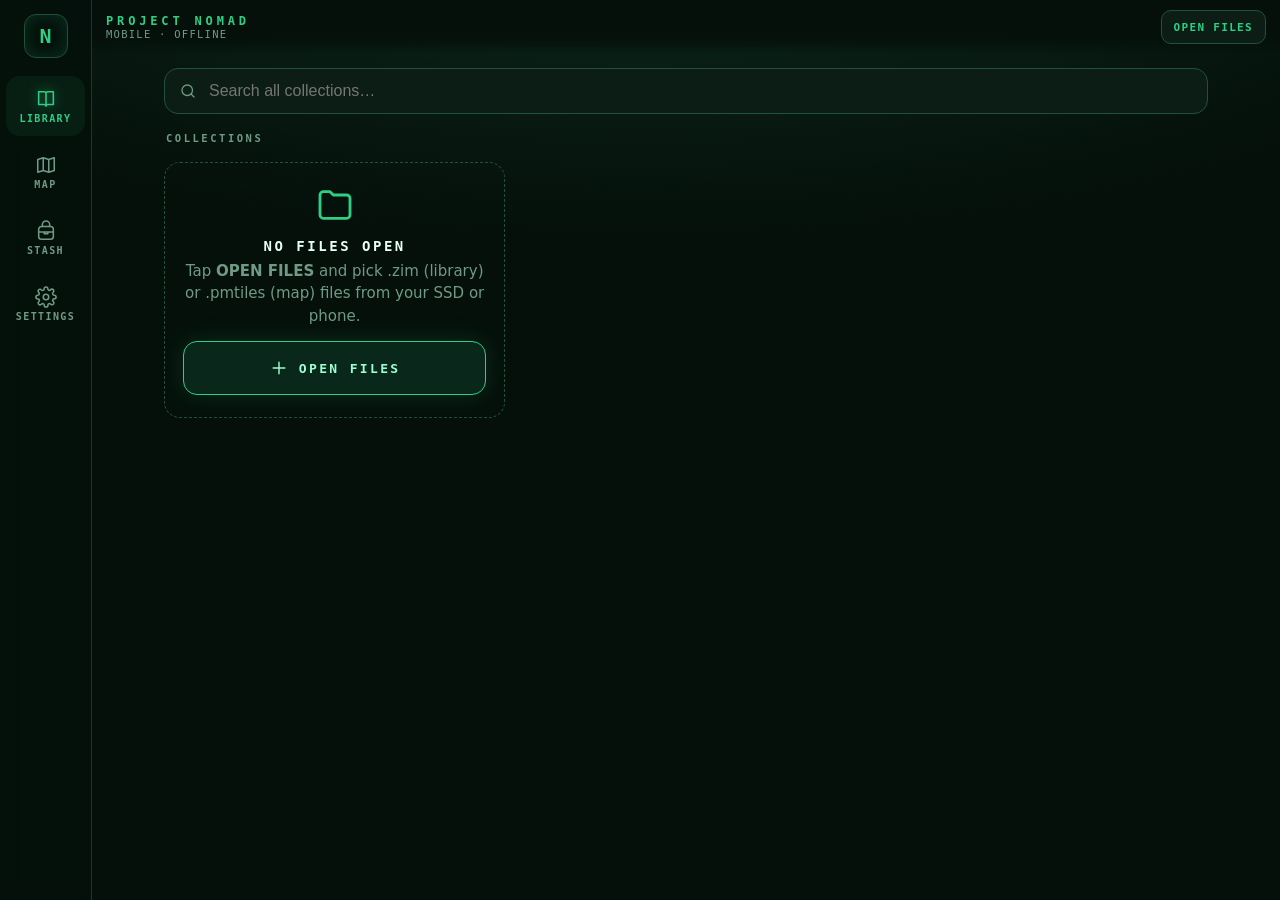
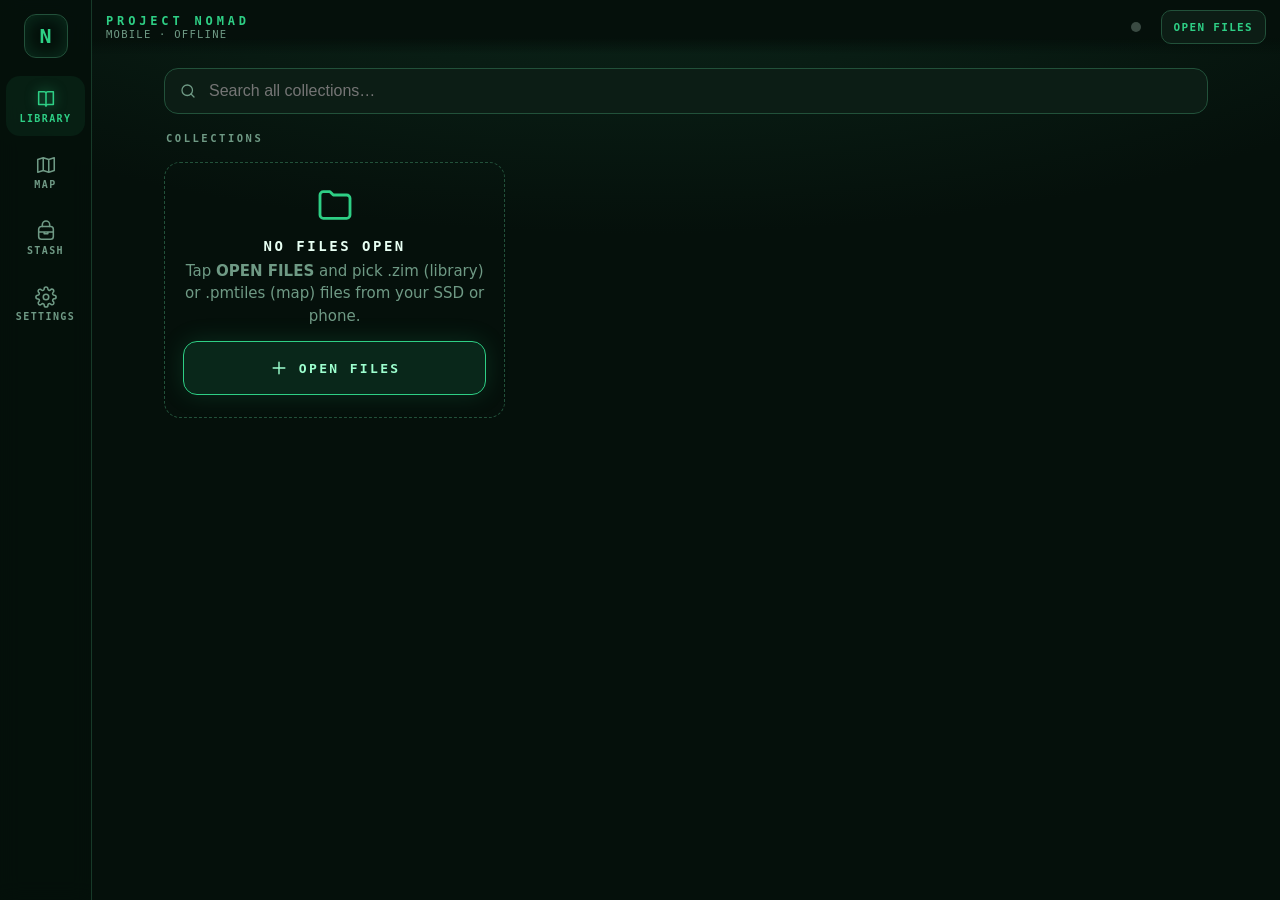
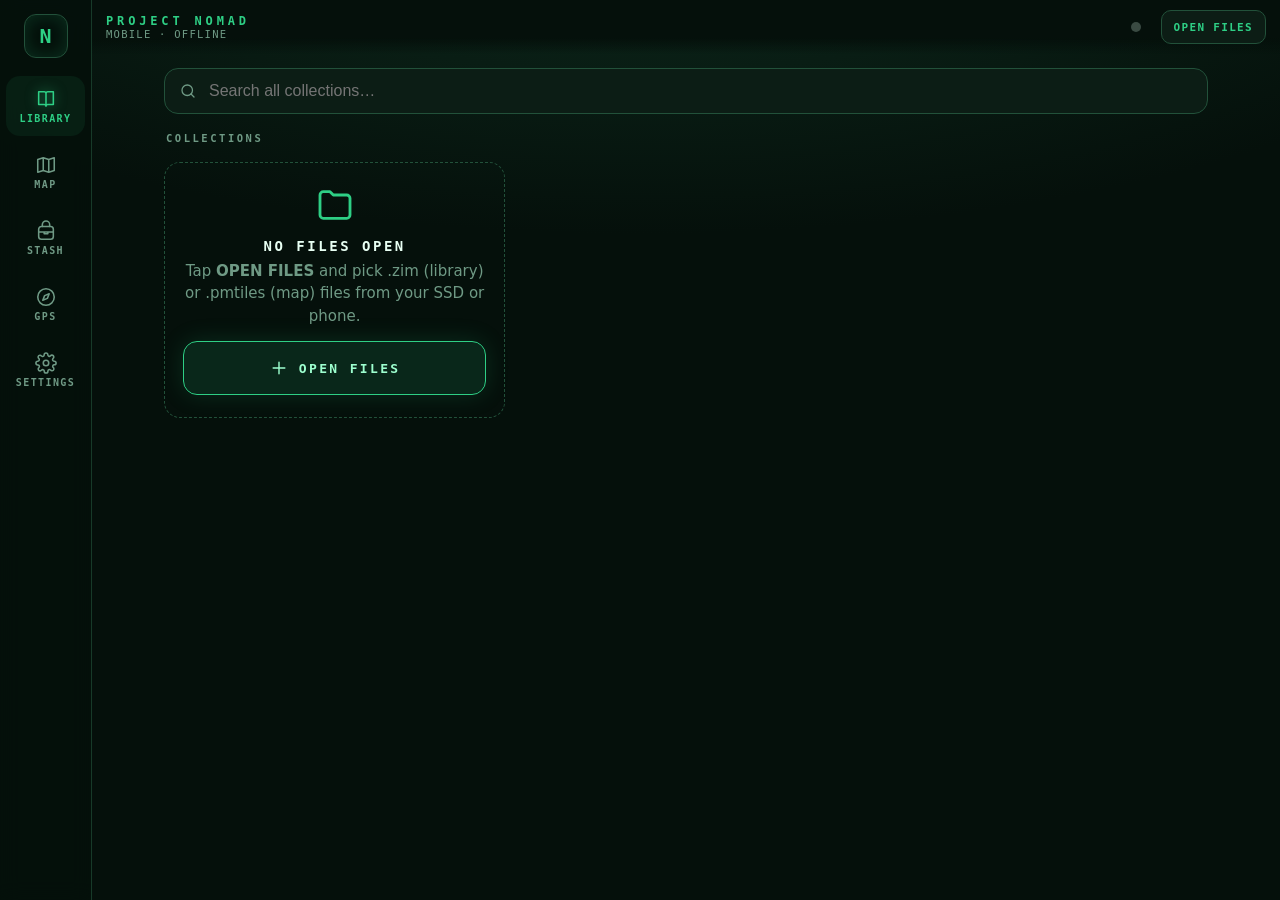
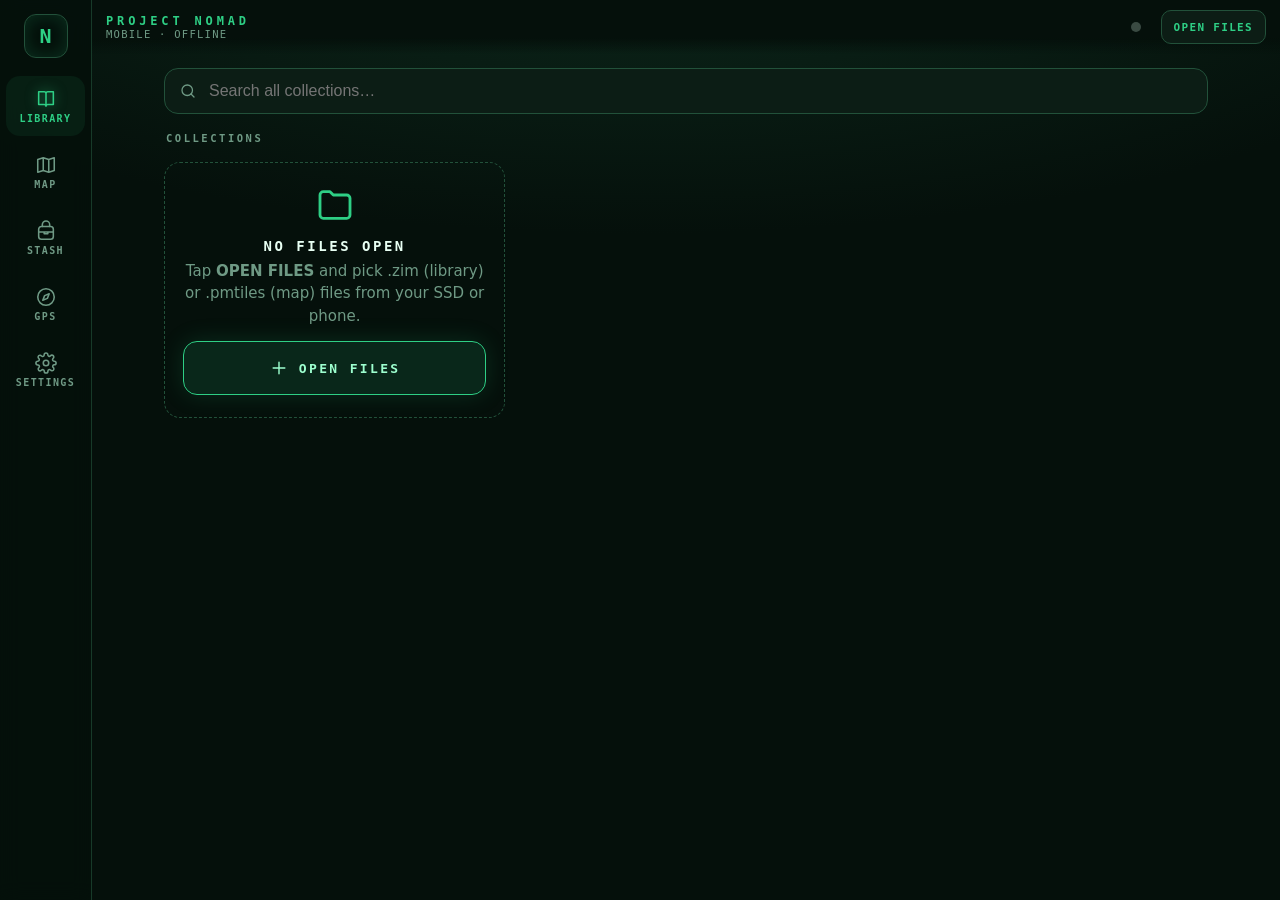
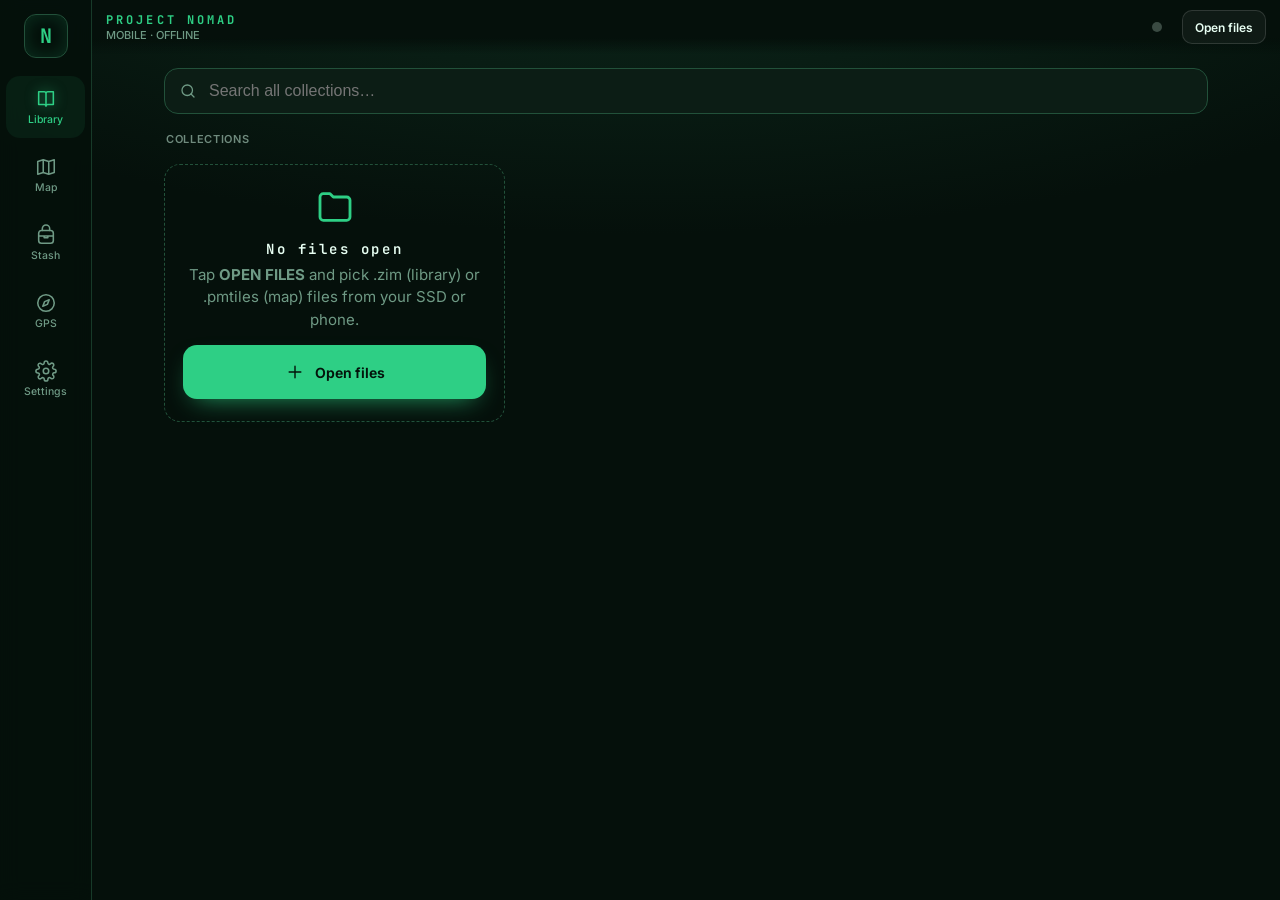
